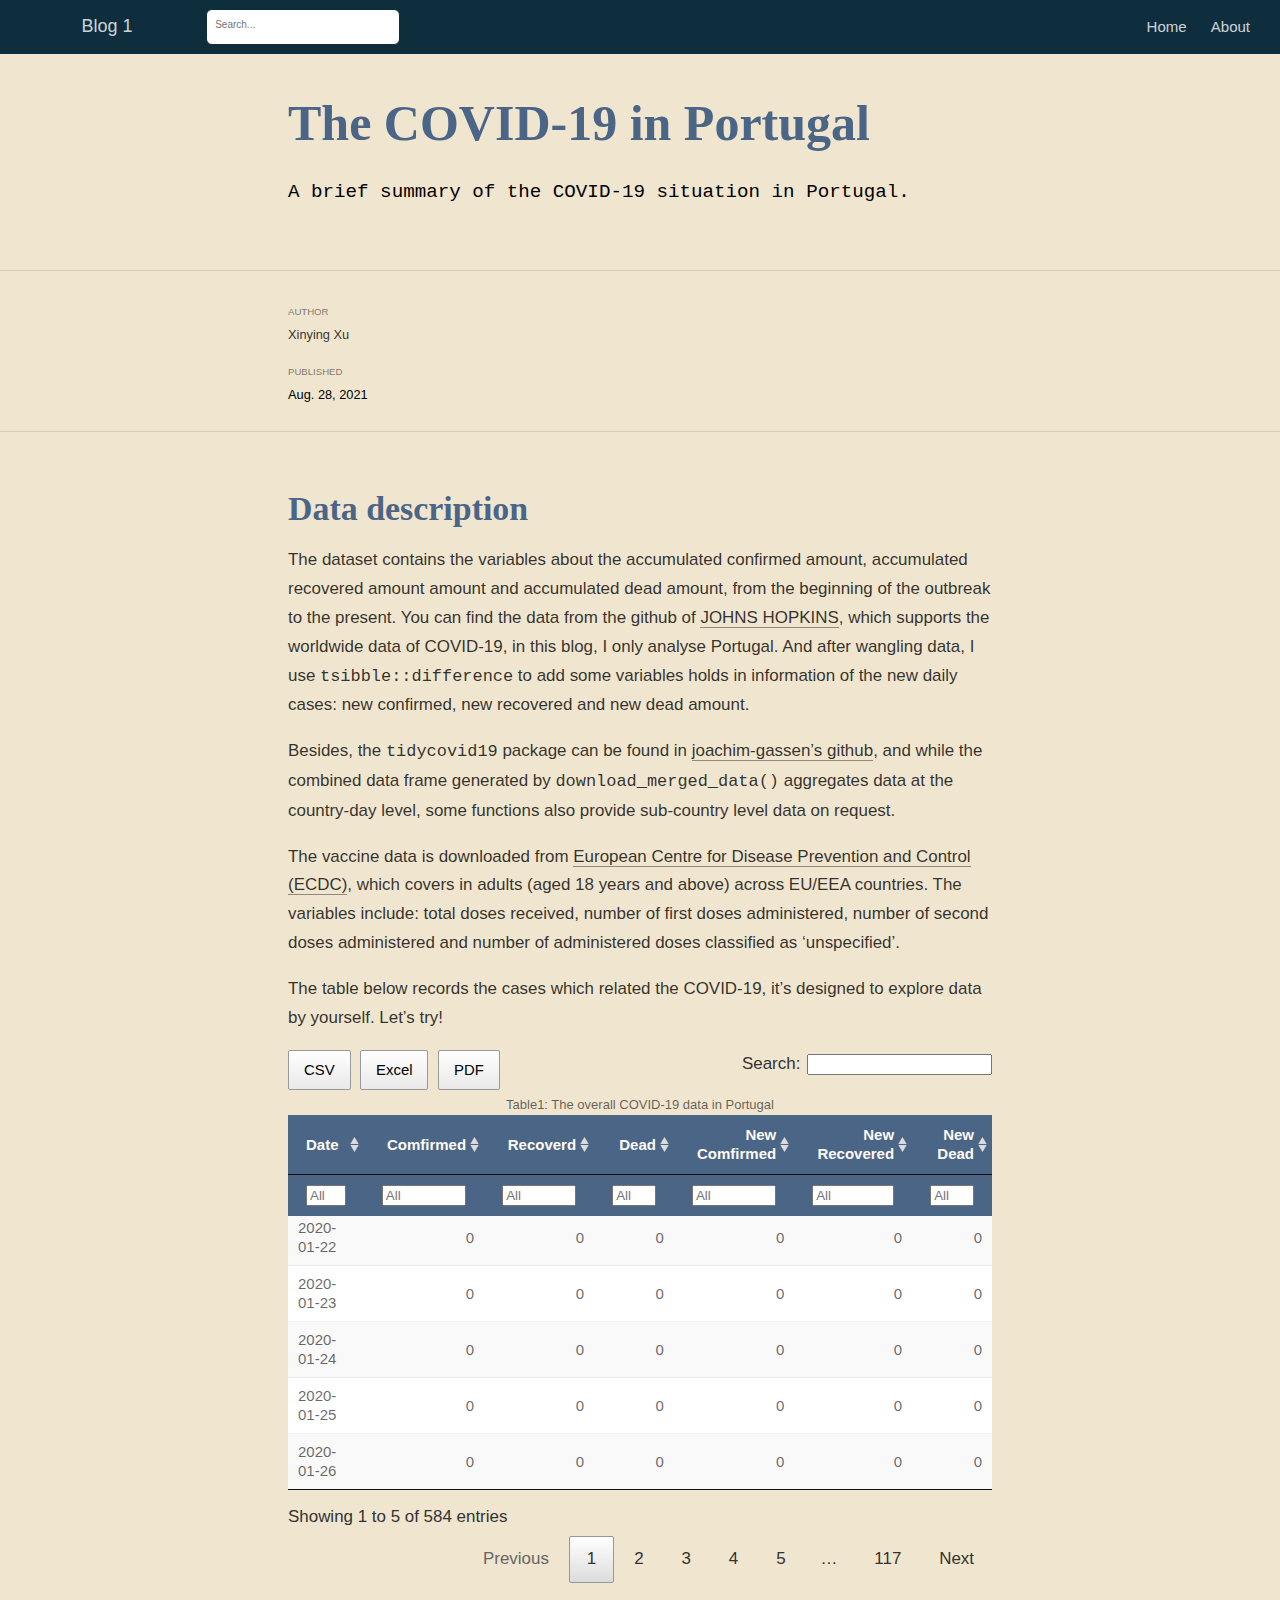
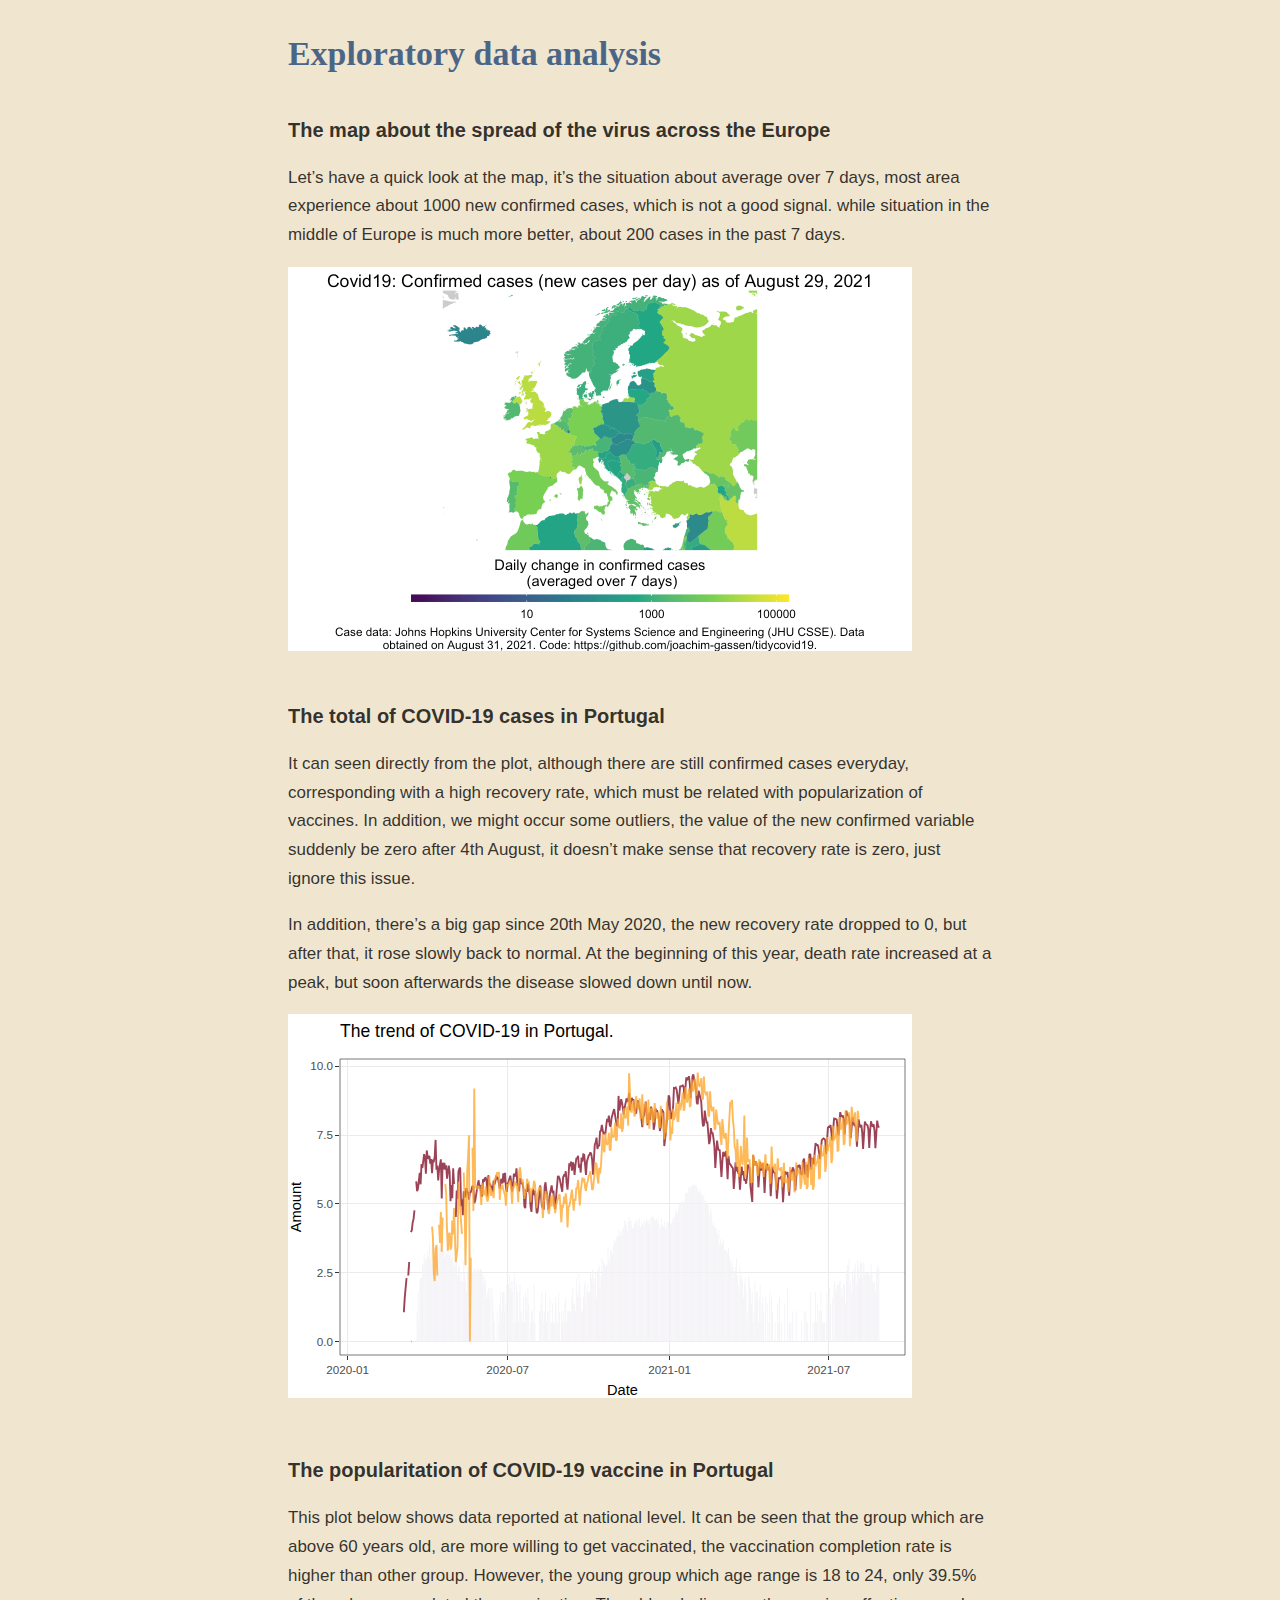
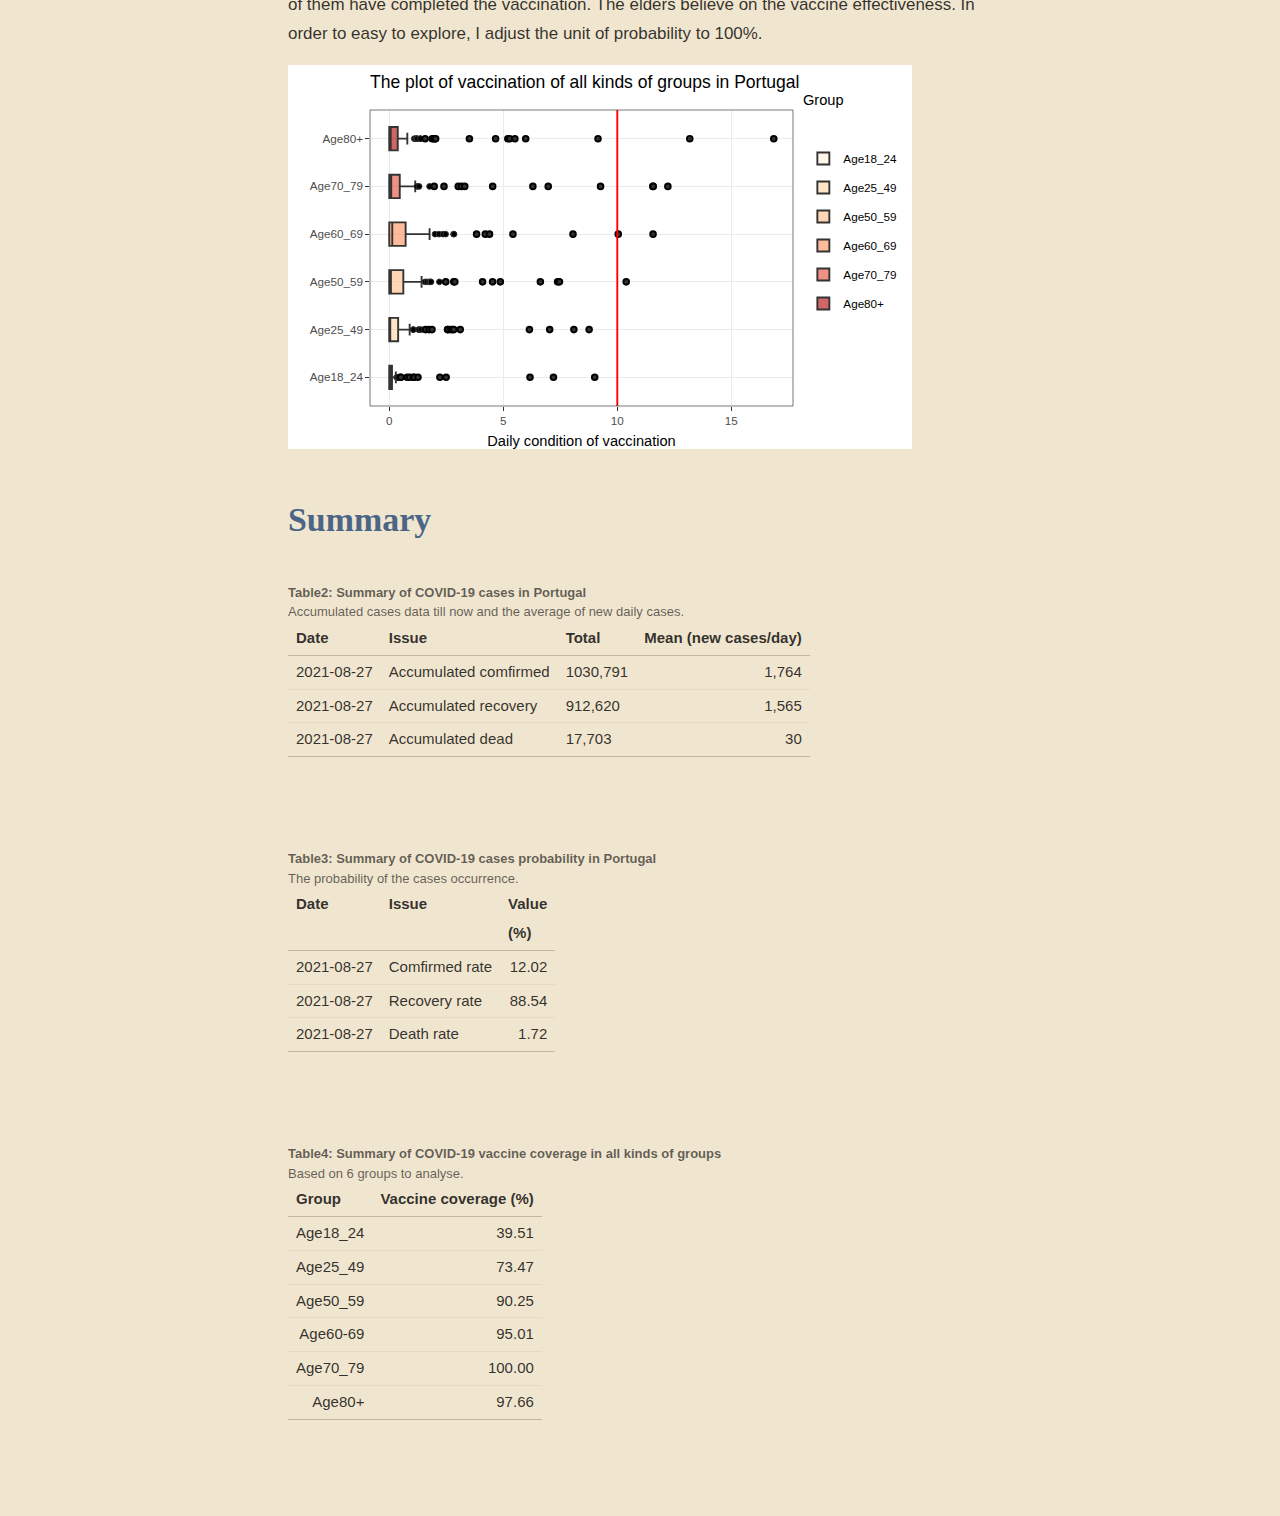
==== docs/posts/2021-08-28-the-condition-of-covid-19-in-portugal/index.html @ 91f86b1b "update numeric summary table" ====
<!DOCTYPE html>

<html xmlns="http://www.w3.org/1999/xhtml" lang="" xml:lang="">

<head>
  <meta charset="utf-8"/>
  <meta name="viewport" content="width=device-width, initial-scale=1"/>
  <meta http-equiv="X-UA-Compatible" content="IE=Edge,chrome=1"/>
  <meta name="generator" content="distill" />

  <style type="text/css">
  /* Hide doc at startup (prevent jankiness while JS renders/transforms) */
  body {
    visibility: hidden;
  }
  </style>

 <!--radix_placeholder_import_source-->
 <!--/radix_placeholder_import_source-->

<style type="text/css">code{white-space: pre;}</style>
<style type="text/css" data-origin="pandoc">
pre > code.sourceCode { white-space: pre; position: relative; }
pre > code.sourceCode > span { display: inline-block; line-height: 1.25; }
pre > code.sourceCode > span:empty { height: 1.2em; }
.sourceCode { overflow: visible; }
code.sourceCode > span { color: inherit; text-decoration: inherit; }
div.sourceCode { margin: 1em 0; }
pre.sourceCode { margin: 0; }
@media screen {
div.sourceCode { overflow: auto; }
}
@media print {
pre > code.sourceCode { white-space: pre-wrap; }
pre > code.sourceCode > span { text-indent: -5em; padding-left: 5em; }
}
pre.numberSource code
  { counter-reset: source-line 0; }
pre.numberSource code > span
  { position: relative; left: -4em; counter-increment: source-line; }
pre.numberSource code > span > a:first-child::before
  { content: counter(source-line);
    position: relative; left: -1em; text-align: right; vertical-align: baseline;
    border: none; display: inline-block;
    -webkit-touch-callout: none; -webkit-user-select: none;
    -khtml-user-select: none; -moz-user-select: none;
    -ms-user-select: none; user-select: none;
    padding: 0 4px; width: 4em;
    color: #aaaaaa;
  }
pre.numberSource { margin-left: 3em; border-left: 1px solid #aaaaaa;  padding-left: 4px; }
div.sourceCode
  {   }
@media screen {
pre > code.sourceCode > span > a:first-child::before { text-decoration: underline; }
}
code span.al { color: #ad0000; } /* Alert */
code span.an { color: #5e5e5e; } /* Annotation */
code span.at { color: #20794d; } /* Attribute */
code span.bn { color: #ad0000; } /* BaseN */
code span.bu { } /* BuiltIn */
code span.cf { color: #007ba5; } /* ControlFlow */
code span.ch { color: #20794d; } /* Char */
code span.cn { color: #8f5902; } /* Constant */
code span.co { color: #5e5e5e; } /* Comment */
code span.cv { color: #5e5e5e; font-style: italic; } /* CommentVar */
code span.do { color: #5e5e5e; font-style: italic; } /* Documentation */
code span.dt { color: #ad0000; } /* DataType */
code span.dv { color: #ad0000; } /* DecVal */
code span.er { color: #ad0000; } /* Error */
code span.ex { } /* Extension */
code span.fl { color: #ad0000; } /* Float */
code span.fu { color: #4758ab; } /* Function */
code span.im { } /* Import */
code span.in { color: #5e5e5e; } /* Information */
code span.kw { color: #007ba5; } /* Keyword */
code span.op { color: #5e5e5e; } /* Operator */
code span.ot { color: #007ba5; } /* Other */
code span.pp { color: #ad0000; } /* Preprocessor */
code span.sc { color: #20794d; } /* SpecialChar */
code span.ss { color: #20794d; } /* SpecialString */
code span.st { color: #20794d; } /* String */
code span.va { color: #111111; } /* Variable */
code span.vs { color: #20794d; } /* VerbatimString */
code span.wa { color: #5e5e5e; font-style: italic; } /* Warning */
</style>

  <!--radix_placeholder_meta_tags-->
<title>Blog 1: The COVID-19 in Portugal</title>

<meta property="description" itemprop="description" content="A brief summary of the COVID-19 situation in Portugal."/>


<!--  https://schema.org/Article -->
<meta property="article:published" itemprop="datePublished" content="2021-08-28"/>
<meta property="article:created" itemprop="dateCreated" content="2021-08-28"/>
<meta name="article:author" content="Xinying Xu"/>

<!--  https://developers.facebook.com/docs/sharing/webmasters#markup -->
<meta property="og:title" content="Blog 1: The COVID-19 in Portugal"/>
<meta property="og:type" content="article"/>
<meta property="og:description" content="A brief summary of the COVID-19 situation in Portugal."/>
<meta property="og:locale" content="en_US"/>
<meta property="og:site_name" content="Blog 1"/>

<!--  https://dev.twitter.com/cards/types/summary -->
<meta property="twitter:card" content="summary"/>
<meta property="twitter:title" content="Blog 1: The COVID-19 in Portugal"/>
<meta property="twitter:description" content="A brief summary of the COVID-19 situation in Portugal."/>

<!--/radix_placeholder_meta_tags-->
  <!--radix_placeholder_rmarkdown_metadata-->

<script type="text/json" id="radix-rmarkdown-metadata">
{"type":"list","attributes":{"names":{"type":"character","attributes":{},"value":["title","description","author","date","output"]}},"value":[{"type":"character","attributes":{},"value":["The COVID-19 in Portugal"]},{"type":"character","attributes":{},"value":["A brief summary of the COVID-19 situation in Portugal."]},{"type":"list","attributes":{},"value":[{"type":"list","attributes":{"names":{"type":"character","attributes":{},"value":["name","url"]}},"value":[{"type":"character","attributes":{},"value":["Xinying Xu"]},{"type":"character","attributes":{},"value":["https://example.com/norajones"]}]}]},{"type":"character","attributes":{},"value":["08-28-2021"]},{"type":"list","attributes":{"names":{"type":"character","attributes":{},"value":["distill::distill_article"]}},"value":[{"type":"list","attributes":{"names":{"type":"character","attributes":{},"value":["self_contained"]}},"value":[{"type":"logical","attributes":{},"value":[false]}]}]}]}
</script>
<!--/radix_placeholder_rmarkdown_metadata-->
  
  <script type="text/json" id="radix-resource-manifest">
  {"type":"character","attributes":{},"value":["the-condition-of-covid-19-in-portugal_files/anchor-4.2.2/anchor.min.js","the-condition-of-covid-19-in-portugal_files/bowser-1.9.3/bowser.min.js","the-condition-of-covid-19-in-portugal_files/crosstalk-1.1.1/css/crosstalk.css","the-condition-of-covid-19-in-portugal_files/crosstalk-1.1.1/js/crosstalk.js","the-condition-of-covid-19-in-portugal_files/crosstalk-1.1.1/js/crosstalk.js.map","the-condition-of-covid-19-in-portugal_files/crosstalk-1.1.1/js/crosstalk.min.js","the-condition-of-covid-19-in-portugal_files/crosstalk-1.1.1/js/crosstalk.min.js.map","the-condition-of-covid-19-in-portugal_files/datatables-binding-0.18/datatables.js","the-condition-of-covid-19-in-portugal_files/datatables-css-0.0.0/datatables-crosstalk.css","the-condition-of-covid-19-in-portugal_files/distill-2.2.21/template.v2.js","the-condition-of-covid-19-in-portugal_files/dt-core-1.10.20/css/jquery.dataTables.extra.css","the-condition-of-covid-19-in-portugal_files/dt-core-1.10.20/css/jquery.dataTables.min.css","the-condition-of-covid-19-in-portugal_files/dt-core-1.10.20/js/jquery.dataTables.min.js","the-condition-of-covid-19-in-portugal_files/dt-ext-buttons-1.10.20/css/buttons.dataTables.min.css","the-condition-of-covid-19-in-portugal_files/dt-ext-buttons-1.10.20/js/buttons.colVis.min.js","the-condition-of-covid-19-in-portugal_files/dt-ext-buttons-1.10.20/js/buttons.flash.min.js","the-condition-of-covid-19-in-portugal_files/dt-ext-buttons-1.10.20/js/buttons.html5.min.js","the-condition-of-covid-19-in-portugal_files/dt-ext-buttons-1.10.20/js/buttons.print.min.js","the-condition-of-covid-19-in-portugal_files/dt-ext-buttons-1.10.20/js/dataTables.buttons.min.js","the-condition-of-covid-19-in-portugal_files/dt-ext-responsive-1.10.20/css/responsive.dataTables.min.css","the-condition-of-covid-19-in-portugal_files/dt-ext-responsive-1.10.20/js/dataTables.responsive.min.js","the-condition-of-covid-19-in-portugal_files/figure-html5/unnamed-chunk-11-1.png","the-condition-of-covid-19-in-portugal_files/figure-html5/unnamed-chunk-7-1.png","the-condition-of-covid-19-in-portugal_files/header-attrs-2.10/header-attrs.js","the-condition-of-covid-19-in-portugal_files/htmlwidgets-1.5.3/htmlwidgets.js","the-condition-of-covid-19-in-portugal_files/jquery-1.11.3/jquery.min.js","the-condition-of-covid-19-in-portugal_files/jquery-3.5.1/jquery-AUTHORS.txt","the-condition-of-covid-19-in-portugal_files/jquery-3.5.1/jquery.js","the-condition-of-covid-19-in-portugal_files/jquery-3.5.1/jquery.min.js","the-condition-of-covid-19-in-portugal_files/jquery-3.5.1/jquery.min.map","the-condition-of-covid-19-in-portugal_files/jszip-1.10.20/jszip.min.js","the-condition-of-covid-19-in-portugal_files/nouislider-7.0.10/jquery.nouislider.min.css","the-condition-of-covid-19-in-portugal_files/nouislider-7.0.10/jquery.nouislider.min.js","the-condition-of-covid-19-in-portugal_files/pdfmake-1.10.20/pdfmake.js","the-condition-of-covid-19-in-portugal_files/pdfmake-1.10.20/vfs_fonts.js","the-condition-of-covid-19-in-portugal_files/plotly-binding-4.9.4.1/plotly.js","the-condition-of-covid-19-in-portugal_files/plotly-htmlwidgets-css-1.57.1/plotly-htmlwidgets.css","the-condition-of-covid-19-in-portugal_files/plotly-main-1.57.1/plotly-latest.min.js","the-condition-of-covid-19-in-portugal_files/popper-2.6.0/popper.min.js","the-condition-of-covid-19-in-portugal_files/selectize-0.12.0/selectize.bootstrap3.css","the-condition-of-covid-19-in-portugal_files/selectize-0.12.0/selectize.min.js","the-condition-of-covid-19-in-portugal_files/tippy-6.2.7/tippy-bundle.umd.min.js","the-condition-of-covid-19-in-portugal_files/tippy-6.2.7/tippy-light-border.css","the-condition-of-covid-19-in-portugal_files/tippy-6.2.7/tippy.css","the-condition-of-covid-19-in-portugal_files/tippy-6.2.7/tippy.umd.min.js","the-condition-of-covid-19-in-portugal_files/typedarray-0.1/typedarray.min.js","the-condition-of-covid-19-in-portugal_files/webcomponents-2.0.0/webcomponents.js"]}
  </script>
  <!--radix_placeholder_navigation_in_header-->
<meta name="distill:offset" content="../.."/>

<script type="application/javascript">

  window.headroom_prevent_pin = false;

  window.document.addEventListener("DOMContentLoaded", function (event) {

    // initialize headroom for banner
    var header = $('header').get(0);
    var headerHeight = header.offsetHeight;
    var headroom = new Headroom(header, {
      tolerance: 5,
      onPin : function() {
        if (window.headroom_prevent_pin) {
          window.headroom_prevent_pin = false;
          headroom.unpin();
        }
      }
    });
    headroom.init();
    if(window.location.hash)
      headroom.unpin();
    $(header).addClass('headroom--transition');

    // offset scroll location for banner on hash change
    // (see: https://github.com/WickyNilliams/headroom.js/issues/38)
    window.addEventListener("hashchange", function(event) {
      window.scrollTo(0, window.pageYOffset - (headerHeight + 25));
    });

    // responsive menu
    $('.distill-site-header').each(function(i, val) {
      var topnav = $(this);
      var toggle = topnav.find('.nav-toggle');
      toggle.on('click', function() {
        topnav.toggleClass('responsive');
      });
    });

    // nav dropdowns
    $('.nav-dropbtn').click(function(e) {
      $(this).next('.nav-dropdown-content').toggleClass('nav-dropdown-active');
      $(this).parent().siblings('.nav-dropdown')
         .children('.nav-dropdown-content').removeClass('nav-dropdown-active');
    });
    $("body").click(function(e){
      $('.nav-dropdown-content').removeClass('nav-dropdown-active');
    });
    $(".nav-dropdown").click(function(e){
      e.stopPropagation();
    });
  });
</script>

<style type="text/css">

/* Theme (user-documented overrideables for nav appearance) */

.distill-site-nav {
  color: rgba(255, 255, 255, 0.8);
  background-color: #0F2E3D;
  font-size: 15px;
  font-weight: 300;
}

.distill-site-nav a {
  color: inherit;
  text-decoration: none;
}

.distill-site-nav a:hover {
  color: white;
}

@media print {
  .distill-site-nav {
    display: none;
  }
}

.distill-site-header {

}

.distill-site-footer {

}


/* Site Header */

.distill-site-header {
  width: 100%;
  box-sizing: border-box;
  z-index: 3;
}

.distill-site-header .nav-left {
  display: inline-block;
  margin-left: 8px;
}

@media screen and (max-width: 768px) {
  .distill-site-header .nav-left {
    margin-left: 0;
  }
}


.distill-site-header .nav-right {
  float: right;
  margin-right: 8px;
}

.distill-site-header a,
.distill-site-header .title {
  display: inline-block;
  text-align: center;
  padding: 14px 10px 14px 10px;
}

.distill-site-header .title {
  font-size: 18px;
  min-width: 150px;
}

.distill-site-header .logo {
  padding: 0;
}

.distill-site-header .logo img {
  display: none;
  max-height: 20px;
  width: auto;
  margin-bottom: -4px;
}

.distill-site-header .nav-image img {
  max-height: 18px;
  width: auto;
  display: inline-block;
  margin-bottom: -3px;
}



@media screen and (min-width: 1000px) {
  .distill-site-header .logo img {
    display: inline-block;
  }
  .distill-site-header .nav-left {
    margin-left: 20px;
  }
  .distill-site-header .nav-right {
    margin-right: 20px;
  }
  .distill-site-header .title {
    padding-left: 12px;
  }
}


.distill-site-header .nav-toggle {
  display: none;
}

.nav-dropdown {
  display: inline-block;
  position: relative;
}

.nav-dropdown .nav-dropbtn {
  border: none;
  outline: none;
  color: rgba(255, 255, 255, 0.8);
  padding: 16px 10px;
  background-color: transparent;
  font-family: inherit;
  font-size: inherit;
  font-weight: inherit;
  margin: 0;
  margin-top: 1px;
  z-index: 2;
}

.nav-dropdown-content {
  display: none;
  position: absolute;
  background-color: white;
  min-width: 200px;
  border: 1px solid rgba(0,0,0,0.15);
  border-radius: 4px;
  box-shadow: 0px 8px 16px 0px rgba(0,0,0,0.1);
  z-index: 1;
  margin-top: 2px;
  white-space: nowrap;
  padding-top: 4px;
  padding-bottom: 4px;
}

.nav-dropdown-content hr {
  margin-top: 4px;
  margin-bottom: 4px;
  border: none;
  border-bottom: 1px solid rgba(0, 0, 0, 0.1);
}

.nav-dropdown-active {
  display: block;
}

.nav-dropdown-content a, .nav-dropdown-content .nav-dropdown-header {
  color: black;
  padding: 6px 24px;
  text-decoration: none;
  display: block;
  text-align: left;
}

.nav-dropdown-content .nav-dropdown-header {
  display: block;
  padding: 5px 24px;
  padding-bottom: 0;
  text-transform: uppercase;
  font-size: 14px;
  color: #999999;
  white-space: nowrap;
}

.nav-dropdown:hover .nav-dropbtn {
  color: white;
}

.nav-dropdown-content a:hover {
  background-color: #ddd;
  color: black;
}

.nav-right .nav-dropdown-content {
  margin-left: -45%;
  right: 0;
}

@media screen and (max-width: 768px) {
  .distill-site-header a, .distill-site-header .nav-dropdown  {display: none;}
  .distill-site-header a.nav-toggle {
    float: right;
    display: block;
  }
  .distill-site-header .title {
    margin-left: 0;
  }
  .distill-site-header .nav-right {
    margin-right: 0;
  }
  .distill-site-header {
    overflow: hidden;
  }
  .nav-right .nav-dropdown-content {
    margin-left: 0;
  }
}


@media screen and (max-width: 768px) {
  .distill-site-header.responsive {position: relative; min-height: 500px; }
  .distill-site-header.responsive a.nav-toggle {
    position: absolute;
    right: 0;
    top: 0;
  }
  .distill-site-header.responsive a,
  .distill-site-header.responsive .nav-dropdown {
    display: block;
    text-align: left;
  }
  .distill-site-header.responsive .nav-left,
  .distill-site-header.responsive .nav-right {
    width: 100%;
  }
  .distill-site-header.responsive .nav-dropdown {float: none;}
  .distill-site-header.responsive .nav-dropdown-content {position: relative;}
  .distill-site-header.responsive .nav-dropdown .nav-dropbtn {
    display: block;
    width: 100%;
    text-align: left;
  }
}

/* Site Footer */

.distill-site-footer {
  width: 100%;
  overflow: hidden;
  box-sizing: border-box;
  z-index: 3;
  margin-top: 30px;
  padding-top: 30px;
  padding-bottom: 30px;
  text-align: center;
}

/* Headroom */

d-title {
  padding-top: 6rem;
}

@media print {
  d-title {
    padding-top: 4rem;
  }
}

.headroom {
  z-index: 1000;
  position: fixed;
  top: 0;
  left: 0;
  right: 0;
}

.headroom--transition {
  transition: all .4s ease-in-out;
}

.headroom--unpinned {
  top: -100px;
}

.headroom--pinned {
  top: 0;
}

/* adjust viewport for navbar height */
/* helps vertically center bootstrap (non-distill) content */
.min-vh-100 {
  min-height: calc(100vh - 100px) !important;
}

</style>

<script src="../../site_libs/jquery-1.11.3/jquery.min.js"></script>
<link href="../../site_libs/font-awesome-5.1.0/css/all.css" rel="stylesheet"/>
<link href="../../site_libs/font-awesome-5.1.0/css/v4-shims.css" rel="stylesheet"/>
<script src="../../site_libs/headroom-0.9.4/headroom.min.js"></script>
<script src="../../site_libs/autocomplete-0.37.1/autocomplete.min.js"></script>
<script src="../../site_libs/fuse-6.4.1/fuse.min.js"></script>

<script type="application/javascript">

function getMeta(metaName) {
  var metas = document.getElementsByTagName('meta');
  for (let i = 0; i < metas.length; i++) {
    if (metas[i].getAttribute('name') === metaName) {
      return metas[i].getAttribute('content');
    }
  }
  return '';
}

function offsetURL(url) {
  var offset = getMeta('distill:offset');
  return offset ? offset + '/' + url : url;
}

function createFuseIndex() {

  // create fuse index
  var options = {
    keys: [
      { name: 'title', weight: 20 },
      { name: 'categories', weight: 15 },
      { name: 'description', weight: 10 },
      { name: 'contents', weight: 5 },
    ],
    ignoreLocation: true,
    threshold: 0
  };
  var fuse = new window.Fuse([], options);

  // fetch the main search.json
  return fetch(offsetURL('search.json'))
    .then(function(response) {
      if (response.status == 200) {
        return response.json().then(function(json) {
          // index main articles
          json.articles.forEach(function(article) {
            fuse.add(article);
          });
          // download collections and index their articles
          return Promise.all(json.collections.map(function(collection) {
            return fetch(offsetURL(collection)).then(function(response) {
              if (response.status === 200) {
                return response.json().then(function(articles) {
                  articles.forEach(function(article) {
                    fuse.add(article);
                  });
                })
              } else {
                return Promise.reject(
                  new Error('Unexpected status from search index request: ' +
                            response.status)
                );
              }
            });
          })).then(function() {
            return fuse;
          });
        });

      } else {
        return Promise.reject(
          new Error('Unexpected status from search index request: ' +
                      response.status)
        );
      }
    });
}

window.document.addEventListener("DOMContentLoaded", function (event) {

  // get search element (bail if we don't have one)
  var searchEl = window.document.getElementById('distill-search');
  if (!searchEl)
    return;

  createFuseIndex()
    .then(function(fuse) {

      // make search box visible
      searchEl.classList.remove('hidden');

      // initialize autocomplete
      var options = {
        autoselect: true,
        hint: false,
        minLength: 2,
      };
      window.autocomplete(searchEl, options, [{
        source: function(query, callback) {
          const searchOptions = {
            isCaseSensitive: false,
            shouldSort: true,
            minMatchCharLength: 2,
            limit: 10,
          };
          var results = fuse.search(query, searchOptions);
          callback(results
            .map(function(result) { return result.item; })
          );
        },
        templates: {
          suggestion: function(suggestion) {
            var img = suggestion.preview && Object.keys(suggestion.preview).length > 0
              ? `<img src="${offsetURL(suggestion.preview)}"</img>`
              : '';
            var html = `
              <div class="search-item">
                <h3>${suggestion.title}</h3>
                <div class="search-item-description">
                  ${suggestion.description || ''}
                </div>
                <div class="search-item-preview">
                  ${img}
                </div>
              </div>
            `;
            return html;
          }
        }
      }]).on('autocomplete:selected', function(event, suggestion) {
        window.location.href = offsetURL(suggestion.path);
      });
      // remove inline display style on autocompleter (we want to
      // manage responsive display via css)
      $('.algolia-autocomplete').css("display", "");
    })
    .catch(function(error) {
      console.log(error);
    });

});

</script>

<style type="text/css">

.nav-search {
  font-size: x-small;
}

/* Algolioa Autocomplete */

.algolia-autocomplete {
  display: inline-block;
  margin-left: 10px;
  vertical-align: sub;
  background-color: white;
  color: black;
  padding: 6px;
  padding-top: 8px;
  padding-bottom: 0;
  border-radius: 6px;
  border: 1px #0F2E3D solid;
  width: 180px;
}


@media screen and (max-width: 768px) {
  .distill-site-nav .algolia-autocomplete {
    display: none;
    visibility: hidden;
  }
  .distill-site-nav.responsive .algolia-autocomplete {
    display: inline-block;
    visibility: visible;
  }
  .distill-site-nav.responsive .algolia-autocomplete .aa-dropdown-menu {
    margin-left: 0;
    width: 400px;
    max-height: 400px;
  }
}

.algolia-autocomplete .aa-input, .algolia-autocomplete .aa-hint {
  width: 90%;
  outline: none;
  border: none;
}

.algolia-autocomplete .aa-hint {
  color: #999;
}
.algolia-autocomplete .aa-dropdown-menu {
  width: 550px;
  max-height: 70vh;
  overflow-x: visible;
  overflow-y: scroll;
  padding: 5px;
  margin-top: 3px;
  margin-left: -150px;
  background-color: #fff;
  border-radius: 5px;
  border: 1px solid #999;
  border-top: none;
}

.algolia-autocomplete .aa-dropdown-menu .aa-suggestion {
  cursor: pointer;
  padding: 5px 4px;
  border-bottom: 1px solid #eee;
}

.algolia-autocomplete .aa-dropdown-menu .aa-suggestion:last-of-type {
  border-bottom: none;
  margin-bottom: 2px;
}

.algolia-autocomplete .aa-dropdown-menu .aa-suggestion .search-item {
  overflow: hidden;
  font-size: 0.8em;
  line-height: 1.4em;
}

.algolia-autocomplete .aa-dropdown-menu .aa-suggestion .search-item h3 {
  font-size: 1rem;
  margin-block-start: 0;
  margin-block-end: 5px;
}

.algolia-autocomplete .aa-dropdown-menu .aa-suggestion .search-item-description {
  display: inline-block;
  overflow: hidden;
  height: 2.8em;
  width: 80%;
  margin-right: 4%;
}

.algolia-autocomplete .aa-dropdown-menu .aa-suggestion .search-item-preview {
  display: inline-block;
  width: 15%;
}

.algolia-autocomplete .aa-dropdown-menu .aa-suggestion .search-item-preview img {
  height: 3em;
  width: auto;
  display: none;
}

.algolia-autocomplete .aa-dropdown-menu .aa-suggestion .search-item-preview img[src] {
  display: initial;
}

.algolia-autocomplete .aa-dropdown-menu .aa-suggestion.aa-cursor {
  background-color: #eee;
}
.algolia-autocomplete .aa-dropdown-menu .aa-suggestion em {
  font-weight: bold;
  font-style: normal;
}

</style>


<!--/radix_placeholder_navigation_in_header-->
  <!--radix_placeholder_distill-->

<style type="text/css">

body {
  background-color: white;
}

.pandoc-table {
  width: 100%;
}

.pandoc-table>caption {
  margin-bottom: 10px;
}

.pandoc-table th:not([align]) {
  text-align: left;
}

.pagedtable-footer {
  font-size: 15px;
}

d-byline .byline {
  grid-template-columns: 2fr 2fr;
}

d-byline .byline h3 {
  margin-block-start: 1.5em;
}

d-byline .byline .authors-affiliations h3 {
  margin-block-start: 0.5em;
}

.authors-affiliations .orcid-id {
  width: 16px;
  height:16px;
  margin-left: 4px;
  margin-right: 4px;
  vertical-align: middle;
  padding-bottom: 2px;
}

d-title .dt-tags {
  margin-top: 1em;
  grid-column: text;
}

.dt-tags .dt-tag {
  text-decoration: none;
  display: inline-block;
  color: rgba(0,0,0,0.6);
  padding: 0em 0.4em;
  margin-right: 0.5em;
  margin-bottom: 0.4em;
  font-size: 70%;
  border: 1px solid rgba(0,0,0,0.2);
  border-radius: 3px;
  text-transform: uppercase;
  font-weight: 500;
}

d-article table.gt_table td,
d-article table.gt_table th {
  border-bottom: none;
}

.html-widget {
  margin-bottom: 2.0em;
}

.l-screen-inset {
  padding-right: 16px;
}

.l-screen .caption {
  margin-left: 10px;
}

.shaded {
  background: rgb(247, 247, 247);
  padding-top: 20px;
  padding-bottom: 20px;
  border-top: 1px solid rgba(0, 0, 0, 0.1);
  border-bottom: 1px solid rgba(0, 0, 0, 0.1);
}

.shaded .html-widget {
  margin-bottom: 0;
  border: 1px solid rgba(0, 0, 0, 0.1);
}

.shaded .shaded-content {
  background: white;
}

.text-output {
  margin-top: 0;
  line-height: 1.5em;
}

.hidden {
  display: none !important;
}

d-article {
  padding-top: 2.5rem;
  padding-bottom: 30px;
}

d-appendix {
  padding-top: 30px;
}

d-article>p>img {
  width: 100%;
}

d-article h2 {
  margin: 1rem 0 1.5rem 0;
}

d-article h3 {
  margin-top: 1.5rem;
}

d-article iframe {
  border: 1px solid rgba(0, 0, 0, 0.1);
  margin-bottom: 2.0em;
  width: 100%;
}

/* Tweak code blocks */

d-article div.sourceCode code,
d-article pre code {
  font-family: Consolas, Monaco, 'Andale Mono', 'Ubuntu Mono', monospace;
}

d-article pre,
d-article div.sourceCode,
d-article div.sourceCode pre {
  overflow: auto;
}

d-article div.sourceCode {
  background-color: white;
}

d-article div.sourceCode pre {
  padding-left: 10px;
  font-size: 12px;
  border-left: 2px solid rgba(0,0,0,0.1);
}

d-article pre {
  font-size: 12px;
  color: black;
  background: none;
  margin-top: 0;
  text-align: left;
  white-space: pre;
  word-spacing: normal;
  word-break: normal;
  word-wrap: normal;
  line-height: 1.5;

  -moz-tab-size: 4;
  -o-tab-size: 4;
  tab-size: 4;

  -webkit-hyphens: none;
  -moz-hyphens: none;
  -ms-hyphens: none;
  hyphens: none;
}

d-article pre a {
  border-bottom: none;
}

d-article pre a:hover {
  border-bottom: none;
  text-decoration: underline;
}

d-article details {
  grid-column: text;
  margin-bottom: 0.8em;
}

@media(min-width: 768px) {

d-article pre,
d-article div.sourceCode,
d-article div.sourceCode pre {
  overflow: visible !important;
}

d-article div.sourceCode pre {
  padding-left: 18px;
  font-size: 14px;
}

d-article pre {
  font-size: 14px;
}

}

figure img.external {
  background: white;
  border: 1px solid rgba(0, 0, 0, 0.1);
  box-shadow: 0 1px 8px rgba(0, 0, 0, 0.1);
  padding: 18px;
  box-sizing: border-box;
}

/* CSS for d-contents */

.d-contents {
  grid-column: text;
  color: rgba(0,0,0,0.8);
  font-size: 0.9em;
  padding-bottom: 1em;
  margin-bottom: 1em;
  padding-bottom: 0.5em;
  margin-bottom: 1em;
  padding-left: 0.25em;
  justify-self: start;
}

@media(min-width: 1000px) {
  .d-contents.d-contents-float {
    height: 0;
    grid-column-start: 1;
    grid-column-end: 4;
    justify-self: center;
    padding-right: 3em;
    padding-left: 2em;
  }
}

.d-contents nav h3 {
  font-size: 18px;
  margin-top: 0;
  margin-bottom: 1em;
}

.d-contents li {
  list-style-type: none
}

.d-contents nav > ul {
  padding-left: 0;
}

.d-contents ul {
  padding-left: 1em
}

.d-contents nav ul li {
  margin-top: 0.6em;
  margin-bottom: 0.2em;
}

.d-contents nav a {
  font-size: 13px;
  border-bottom: none;
  text-decoration: none
  color: rgba(0, 0, 0, 0.8);
}

.d-contents nav a:hover {
  text-decoration: underline solid rgba(0, 0, 0, 0.6)
}

.d-contents nav > ul > li > a {
  font-weight: 600;
}

.d-contents nav > ul > li > ul {
  font-weight: inherit;
}

.d-contents nav > ul > li > ul > li {
  margin-top: 0.2em;
}


.d-contents nav ul {
  margin-top: 0;
  margin-bottom: 0.25em;
}

.d-article-with-toc h2:nth-child(2) {
  margin-top: 0;
}


/* Figure */

.figure {
  position: relative;
  margin-bottom: 2.5em;
  margin-top: 1.5em;
}

.figure img {
  width: 100%;
}

.figure .caption {
  color: rgba(0, 0, 0, 0.6);
  font-size: 12px;
  line-height: 1.5em;
}

.figure img.external {
  background: white;
  border: 1px solid rgba(0, 0, 0, 0.1);
  box-shadow: 0 1px 8px rgba(0, 0, 0, 0.1);
  padding: 18px;
  box-sizing: border-box;
}

.figure .caption a {
  color: rgba(0, 0, 0, 0.6);
}

.figure .caption b,
.figure .caption strong, {
  font-weight: 600;
  color: rgba(0, 0, 0, 1.0);
}

/* Citations */

d-article .citation {
  color: inherit;
  cursor: inherit;
}

div.hanging-indent{
  margin-left: 1em; text-indent: -1em;
}

/* Citation hover box */

.tippy-box[data-theme~=light-border] {
  background-color: rgba(250, 250, 250, 0.95);
}

.tippy-content > p {
  margin-bottom: 0;
  padding: 2px;
}


/* Tweak 1000px media break to show more text */

@media(min-width: 1000px) {
  .base-grid,
  distill-header,
  d-title,
  d-abstract,
  d-article,
  d-appendix,
  distill-appendix,
  d-byline,
  d-footnote-list,
  d-citation-list,
  distill-footer {
    grid-template-columns: [screen-start] 1fr [page-start kicker-start] 80px [middle-start] 50px [text-start kicker-end] 65px 65px 65px 65px 65px 65px 65px 65px [text-end gutter-start] 65px [middle-end] 65px [page-end gutter-end] 1fr [screen-end];
    grid-column-gap: 16px;
  }

  .grid {
    grid-column-gap: 16px;
  }

  d-article {
    font-size: 1.06rem;
    line-height: 1.7em;
  }
  figure .caption, .figure .caption, figure figcaption {
    font-size: 13px;
  }
}

@media(min-width: 1180px) {
  .base-grid,
  distill-header,
  d-title,
  d-abstract,
  d-article,
  d-appendix,
  distill-appendix,
  d-byline,
  d-footnote-list,
  d-citation-list,
  distill-footer {
    grid-template-columns: [screen-start] 1fr [page-start kicker-start] 60px [middle-start] 60px [text-start kicker-end] 60px 60px 60px 60px 60px 60px 60px 60px [text-end gutter-start] 60px [middle-end] 60px [page-end gutter-end] 1fr [screen-end];
    grid-column-gap: 32px;
  }

  .grid {
    grid-column-gap: 32px;
  }
}


/* Get the citation styles for the appendix (not auto-injected on render since
   we do our own rendering of the citation appendix) */

d-appendix .citation-appendix,
.d-appendix .citation-appendix {
  font-size: 11px;
  line-height: 15px;
  border-left: 1px solid rgba(0, 0, 0, 0.1);
  padding-left: 18px;
  border: 1px solid rgba(0,0,0,0.1);
  background: rgba(0, 0, 0, 0.02);
  padding: 10px 18px;
  border-radius: 3px;
  color: rgba(150, 150, 150, 1);
  overflow: hidden;
  margin-top: -12px;
  white-space: pre-wrap;
  word-wrap: break-word;
}

/* Include appendix styles here so they can be overridden */

d-appendix {
  contain: layout style;
  font-size: 0.8em;
  line-height: 1.7em;
  margin-top: 60px;
  margin-bottom: 0;
  border-top: 1px solid rgba(0, 0, 0, 0.1);
  color: rgba(0,0,0,0.5);
  padding-top: 60px;
  padding-bottom: 48px;
}

d-appendix h3 {
  grid-column: page-start / text-start;
  font-size: 15px;
  font-weight: 500;
  margin-top: 1em;
  margin-bottom: 0;
  color: rgba(0,0,0,0.65);
}

d-appendix h3 + * {
  margin-top: 1em;
}

d-appendix ol {
  padding: 0 0 0 15px;
}

@media (min-width: 768px) {
  d-appendix ol {
    padding: 0 0 0 30px;
    margin-left: -30px;
  }
}

d-appendix li {
  margin-bottom: 1em;
}

d-appendix a {
  color: rgba(0, 0, 0, 0.6);
}

d-appendix > * {
  grid-column: text;
}

d-appendix > d-footnote-list,
d-appendix > d-citation-list,
d-appendix > distill-appendix {
  grid-column: screen;
}

/* Include footnote styles here so they can be overridden */

d-footnote-list {
  contain: layout style;
}

d-footnote-list > * {
  grid-column: text;
}

d-footnote-list a.footnote-backlink {
  color: rgba(0,0,0,0.3);
  padding-left: 0.5em;
}



/* Anchor.js */

.anchorjs-link {
  /*transition: all .25s linear; */
  text-decoration: none;
  border-bottom: none;
}
*:hover > .anchorjs-link {
  margin-left: -1.125em !important;
  text-decoration: none;
  border-bottom: none;
}

/* Social footer */

.social_footer {
  margin-top: 30px;
  margin-bottom: 0;
  color: rgba(0,0,0,0.67);
}

.disqus-comments {
  margin-right: 30px;
}

.disqus-comment-count {
  border-bottom: 1px solid rgba(0, 0, 0, 0.4);
  cursor: pointer;
}

#disqus_thread {
  margin-top: 30px;
}

.article-sharing a {
  border-bottom: none;
  margin-right: 8px;
}

.article-sharing a:hover {
  border-bottom: none;
}

.sidebar-section.subscribe {
  font-size: 12px;
  line-height: 1.6em;
}

.subscribe p {
  margin-bottom: 0.5em;
}


.article-footer .subscribe {
  font-size: 15px;
  margin-top: 45px;
}


.sidebar-section.custom {
  font-size: 12px;
  line-height: 1.6em;
}

.custom p {
  margin-bottom: 0.5em;
}

/* Styles for listing layout (hide title) */
.layout-listing d-title, .layout-listing .d-title {
  display: none;
}

/* Styles for posts lists (not auto-injected) */


.posts-with-sidebar {
  padding-left: 45px;
  padding-right: 45px;
}

.posts-list .description h2,
.posts-list .description p {
  font-family: -apple-system, BlinkMacSystemFont, "Segoe UI", Roboto, Oxygen, Ubuntu, Cantarell, "Fira Sans", "Droid Sans", "Helvetica Neue", Arial, sans-serif;
}

.posts-list .description h2 {
  font-weight: 700;
  border-bottom: none;
  padding-bottom: 0;
}

.posts-list h2.post-tag {
  border-bottom: 1px solid rgba(0, 0, 0, 0.2);
  padding-bottom: 12px;
}
.posts-list {
  margin-top: 60px;
  margin-bottom: 24px;
}

.posts-list .post-preview {
  text-decoration: none;
  overflow: hidden;
  display: block;
  border-bottom: 1px solid rgba(0, 0, 0, 0.1);
  padding: 24px 0;
}

.post-preview-last {
  border-bottom: none !important;
}

.posts-list .posts-list-caption {
  grid-column: screen;
  font-weight: 400;
}

.posts-list .post-preview h2 {
  margin: 0 0 6px 0;
  line-height: 1.2em;
  font-style: normal;
  font-size: 24px;
}

.posts-list .post-preview p {
  margin: 0 0 12px 0;
  line-height: 1.4em;
  font-size: 16px;
}

.posts-list .post-preview .thumbnail {
  box-sizing: border-box;
  margin-bottom: 24px;
  position: relative;
  max-width: 500px;
}
.posts-list .post-preview img {
  width: 100%;
  display: block;
}

.posts-list .metadata {
  font-size: 12px;
  line-height: 1.4em;
  margin-bottom: 18px;
}

.posts-list .metadata > * {
  display: inline-block;
}

.posts-list .metadata .publishedDate {
  margin-right: 2em;
}

.posts-list .metadata .dt-authors {
  display: block;
  margin-top: 0.3em;
  margin-right: 2em;
}

.posts-list .dt-tags {
  display: block;
  line-height: 1em;
}

.posts-list .dt-tags .dt-tag {
  display: inline-block;
  color: rgba(0,0,0,0.6);
  padding: 0.3em 0.4em;
  margin-right: 0.2em;
  margin-bottom: 0.4em;
  font-size: 60%;
  border: 1px solid rgba(0,0,0,0.2);
  border-radius: 3px;
  text-transform: uppercase;
  font-weight: 500;
}

.posts-list img {
  opacity: 1;
}

.posts-list img[data-src] {
  opacity: 0;
}

.posts-more {
  clear: both;
}


.posts-sidebar {
  font-size: 16px;
}

.posts-sidebar h3 {
  font-size: 16px;
  margin-top: 0;
  margin-bottom: 0.5em;
  font-weight: 400;
  text-transform: uppercase;
}

.sidebar-section {
  margin-bottom: 30px;
}

.categories ul {
  list-style-type: none;
  margin: 0;
  padding: 0;
}

.categories li {
  color: rgba(0, 0, 0, 0.8);
  margin-bottom: 0;
}

.categories li>a {
  border-bottom: none;
}

.categories li>a:hover {
  border-bottom: 1px solid rgba(0, 0, 0, 0.4);
}

.categories .active {
  font-weight: 600;
}

.categories .category-count {
  color: rgba(0, 0, 0, 0.4);
}


@media(min-width: 768px) {
  .posts-list .post-preview h2 {
    font-size: 26px;
  }
  .posts-list .post-preview .thumbnail {
    float: right;
    width: 30%;
    margin-bottom: 0;
  }
  .posts-list .post-preview .description {
    float: left;
    width: 45%;
  }
  .posts-list .post-preview .metadata {
    float: left;
    width: 20%;
    margin-top: 8px;
  }
  .posts-list .post-preview p {
    margin: 0 0 12px 0;
    line-height: 1.5em;
    font-size: 16px;
  }
  .posts-with-sidebar .posts-list {
    float: left;
    width: 75%;
  }
  .posts-with-sidebar .posts-sidebar {
    float: right;
    width: 20%;
    margin-top: 60px;
    padding-top: 24px;
    padding-bottom: 24px;
  }
}


/* Improve display for browsers without grid (IE/Edge <= 15) */

.downlevel {
  line-height: 1.6em;
  font-family: -apple-system, BlinkMacSystemFont, "Segoe UI", Roboto, Oxygen, Ubuntu, Cantarell, "Fira Sans", "Droid Sans", "Helvetica Neue", Arial, sans-serif;
  margin: 0;
}

.downlevel .d-title {
  padding-top: 6rem;
  padding-bottom: 1.5rem;
}

.downlevel .d-title h1 {
  font-size: 50px;
  font-weight: 700;
  line-height: 1.1em;
  margin: 0 0 0.5rem;
}

.downlevel .d-title p {
  font-weight: 300;
  font-size: 1.2rem;
  line-height: 1.55em;
  margin-top: 0;
}

.downlevel .d-byline {
  padding-top: 0.8em;
  padding-bottom: 0.8em;
  font-size: 0.8rem;
  line-height: 1.8em;
}

.downlevel .section-separator {
  border: none;
  border-top: 1px solid rgba(0, 0, 0, 0.1);
}

.downlevel .d-article {
  font-size: 1.06rem;
  line-height: 1.7em;
  padding-top: 1rem;
  padding-bottom: 2rem;
}


.downlevel .d-appendix {
  padding-left: 0;
  padding-right: 0;
  max-width: none;
  font-size: 0.8em;
  line-height: 1.7em;
  margin-bottom: 0;
  color: rgba(0,0,0,0.5);
  padding-top: 40px;
  padding-bottom: 48px;
}

.downlevel .footnotes ol {
  padding-left: 13px;
}

.downlevel .base-grid,
.downlevel .distill-header,
.downlevel .d-title,
.downlevel .d-abstract,
.downlevel .d-article,
.downlevel .d-appendix,
.downlevel .distill-appendix,
.downlevel .d-byline,
.downlevel .d-footnote-list,
.downlevel .d-citation-list,
.downlevel .distill-footer,
.downlevel .appendix-bottom,
.downlevel .posts-container {
  padding-left: 40px;
  padding-right: 40px;
}

@media(min-width: 768px) {
  .downlevel .base-grid,
  .downlevel .distill-header,
  .downlevel .d-title,
  .downlevel .d-abstract,
  .downlevel .d-article,
  .downlevel .d-appendix,
  .downlevel .distill-appendix,
  .downlevel .d-byline,
  .downlevel .d-footnote-list,
  .downlevel .d-citation-list,
  .downlevel .distill-footer,
  .downlevel .appendix-bottom,
  .downlevel .posts-container {
  padding-left: 150px;
  padding-right: 150px;
  max-width: 900px;
}
}

.downlevel pre code {
  display: block;
  border-left: 2px solid rgba(0, 0, 0, .1);
  padding: 0 0 0 20px;
  font-size: 14px;
}

.downlevel code, .downlevel pre {
  color: black;
  background: none;
  font-family: Consolas, Monaco, 'Andale Mono', 'Ubuntu Mono', monospace;
  text-align: left;
  white-space: pre;
  word-spacing: normal;
  word-break: normal;
  word-wrap: normal;
  line-height: 1.5;

  -moz-tab-size: 4;
  -o-tab-size: 4;
  tab-size: 4;

  -webkit-hyphens: none;
  -moz-hyphens: none;
  -ms-hyphens: none;
  hyphens: none;
}

.downlevel .posts-list .post-preview {
  color: inherit;
}



</style>

<script type="application/javascript">

function is_downlevel_browser() {
  if (bowser.isUnsupportedBrowser({ msie: "12", msedge: "16"},
                                 window.navigator.userAgent)) {
    return true;
  } else {
    return window.load_distill_framework === undefined;
  }
}

// show body when load is complete
function on_load_complete() {

  // add anchors
  if (window.anchors) {
    window.anchors.options.placement = 'left';
    window.anchors.add('d-article > h2, d-article > h3, d-article > h4, d-article > h5');
  }


  // set body to visible
  document.body.style.visibility = 'visible';

  // force redraw for leaflet widgets
  if (window.HTMLWidgets) {
    var maps = window.HTMLWidgets.findAll(".leaflet");
    $.each(maps, function(i, el) {
      var map = this.getMap();
      map.invalidateSize();
      map.eachLayer(function(layer) {
        if (layer instanceof L.TileLayer)
          layer.redraw();
      });
    });
  }

  // trigger 'shown' so htmlwidgets resize
  $('d-article').trigger('shown');
}

function init_distill() {

  init_common();

  // create front matter
  var front_matter = $('<d-front-matter></d-front-matter>');
  $('#distill-front-matter').wrap(front_matter);

  // create d-title
  $('.d-title').changeElementType('d-title');

  // create d-byline
  var byline = $('<d-byline></d-byline>');
  $('.d-byline').replaceWith(byline);

  // create d-article
  var article = $('<d-article></d-article>');
  $('.d-article').wrap(article).children().unwrap();

  // move posts container into article
  $('.posts-container').appendTo($('d-article'));

  // create d-appendix
  $('.d-appendix').changeElementType('d-appendix');

  // flag indicating that we have appendix items
  var appendix = $('.appendix-bottom').children('h3').length > 0;

  // replace footnotes with <d-footnote>
  $('.footnote-ref').each(function(i, val) {
    appendix = true;
    var href = $(this).attr('href');
    var id = href.replace('#', '');
    var fn = $('#' + id);
    var fn_p = $('#' + id + '>p');
    fn_p.find('.footnote-back').remove();
    var text = fn_p.html();
    var dtfn = $('<d-footnote></d-footnote>');
    dtfn.html(text);
    $(this).replaceWith(dtfn);
  });
  // remove footnotes
  $('.footnotes').remove();

  // move refs into #references-listing
  $('#references-listing').replaceWith($('#refs'));

  $('h1.appendix, h2.appendix').each(function(i, val) {
    $(this).changeElementType('h3');
  });
  $('h3.appendix').each(function(i, val) {
    var id = $(this).attr('id');
    $('.d-contents a[href="#' + id + '"]').parent().remove();
    appendix = true;
    $(this).nextUntil($('h1, h2, h3')).addBack().appendTo($('d-appendix'));
  });

  // show d-appendix if we have appendix content
  $("d-appendix").css('display', appendix ? 'grid' : 'none');

  // localize layout chunks to just output
  $('.layout-chunk').each(function(i, val) {

    // capture layout
    var layout = $(this).attr('data-layout');

    // apply layout to markdown level block elements
    var elements = $(this).children().not('details, div.sourceCode, pre, script');
    elements.each(function(i, el) {
      var layout_div = $('<div class="' + layout + '"></div>');
      if (layout_div.hasClass('shaded')) {
        var shaded_content = $('<div class="shaded-content"></div>');
        $(this).wrap(shaded_content);
        $(this).parent().wrap(layout_div);
      } else {
        $(this).wrap(layout_div);
      }
    });


    // unwrap the layout-chunk div
    $(this).children().unwrap();
  });

  // remove code block used to force  highlighting css
  $('.distill-force-highlighting-css').parent().remove();

  // remove empty line numbers inserted by pandoc when using a
  // custom syntax highlighting theme
  $('code.sourceCode a:empty').remove();

  // load distill framework
  load_distill_framework();

  // wait for window.distillRunlevel == 4 to do post processing
  function distill_post_process() {

    if (!window.distillRunlevel || window.distillRunlevel < 4)
      return;

    // hide author/affiliations entirely if we have no authors
    var front_matter = JSON.parse($("#distill-front-matter").html());
    var have_authors = front_matter.authors && front_matter.authors.length > 0;
    if (!have_authors)
      $('d-byline').addClass('hidden');

    // article with toc class
    $('.d-contents').parent().addClass('d-article-with-toc');

    // strip links that point to #
    $('.authors-affiliations').find('a[href="#"]').removeAttr('href');

    // add orcid ids
    $('.authors-affiliations').find('.author').each(function(i, el) {
      var orcid_id = front_matter.authors[i].orcidID;
      if (orcid_id) {
        var a = $('<a></a>');
        a.attr('href', 'https://orcid.org/' + orcid_id);
        var img = $('<img></img>');
        img.addClass('orcid-id');
        img.attr('alt', 'ORCID ID');
        img.attr('src','[data-uri]');
        a.append(img);
        $(this).append(a);
      }
    });

    // hide elements of author/affiliations grid that have no value
    function hide_byline_column(caption) {
      $('d-byline').find('h3:contains("' + caption + '")').parent().css('visibility', 'hidden');
    }

    // affiliations
    var have_affiliations = false;
    for (var i = 0; i<front_matter.authors.length; ++i) {
      var author = front_matter.authors[i];
      if (author.affiliation !== "&nbsp;") {
        have_affiliations = true;
        break;
      }
    }
    if (!have_affiliations)
      $('d-byline').find('h3:contains("Affiliations")').css('visibility', 'hidden');

    // published date
    if (!front_matter.publishedDate)
      hide_byline_column("Published");

    // document object identifier
    var doi = $('d-byline').find('h3:contains("DOI")');
    var doi_p = doi.next().empty();
    if (!front_matter.doi) {
      // if we have a citation and valid citationText then link to that
      if ($('#citation').length > 0 && front_matter.citationText) {
        doi.html('Citation');
        $('<a href="#citation"></a>')
          .text(front_matter.citationText)
          .appendTo(doi_p);
      } else {
        hide_byline_column("DOI");
      }
    } else {
      $('<a></a>')
         .attr('href', "https://doi.org/" + front_matter.doi)
         .html(front_matter.doi)
         .appendTo(doi_p);
    }

     // change plural form of authors/affiliations
    if (front_matter.authors.length === 1) {
      var grid = $('.authors-affiliations');
      grid.children('h3:contains("Authors")').text('Author');
      grid.children('h3:contains("Affiliations")').text('Affiliation');
    }

    // remove d-appendix and d-footnote-list local styles
    $('d-appendix > style:first-child').remove();
    $('d-footnote-list > style:first-child').remove();

    // move appendix-bottom entries to the bottom
    $('.appendix-bottom').appendTo('d-appendix').children().unwrap();
    $('.appendix-bottom').remove();

    // hoverable references
    $('span.citation[data-cites]').each(function() {
      var refHtml = $('#ref-' + $(this).attr('data-cites')).html();
      window.tippy(this, {
        allowHTML: true,
        content: refHtml,
        maxWidth: 500,
        interactive: true,
        interactiveBorder: 10,
        theme: 'light-border',
        placement: 'bottom-start'
      });
    });

    // clear polling timer
    clearInterval(tid);

    // show body now that everything is ready
    on_load_complete();
  }

  var tid = setInterval(distill_post_process, 50);
  distill_post_process();

}

function init_downlevel() {

  init_common();

   // insert hr after d-title
  $('.d-title').after($('<hr class="section-separator"/>'));

  // check if we have authors
  var front_matter = JSON.parse($("#distill-front-matter").html());
  var have_authors = front_matter.authors && front_matter.authors.length > 0;

  // manage byline/border
  if (!have_authors)
    $('.d-byline').remove();
  $('.d-byline').after($('<hr class="section-separator"/>'));
  $('.d-byline a').remove();

  // remove toc
  $('.d-contents').remove();

  // move appendix elements
  $('h1.appendix, h2.appendix').each(function(i, val) {
    $(this).changeElementType('h3');
  });
  $('h3.appendix').each(function(i, val) {
    $(this).nextUntil($('h1, h2, h3')).addBack().appendTo($('.d-appendix'));
  });


  // inject headers into references and footnotes
  var refs_header = $('<h3></h3>');
  refs_header.text('References');
  $('#refs').prepend(refs_header);

  var footnotes_header = $('<h3></h3');
  footnotes_header.text('Footnotes');
  $('.footnotes').children('hr').first().replaceWith(footnotes_header);

  // move appendix-bottom entries to the bottom
  $('.appendix-bottom').appendTo('.d-appendix').children().unwrap();
  $('.appendix-bottom').remove();

  // remove appendix if it's empty
  if ($('.d-appendix').children().length === 0)
    $('.d-appendix').remove();

  // prepend separator above appendix
  $('.d-appendix').before($('<hr class="section-separator" style="clear: both"/>'));

  // trim code
  $('pre>code').each(function(i, val) {
    $(this).html($.trim($(this).html()));
  });

  // move posts-container right before article
  $('.posts-container').insertBefore($('.d-article'));

  $('body').addClass('downlevel');

  on_load_complete();
}


function init_common() {

  // jquery plugin to change element types
  (function($) {
    $.fn.changeElementType = function(newType) {
      var attrs = {};

      $.each(this[0].attributes, function(idx, attr) {
        attrs[attr.nodeName] = attr.nodeValue;
      });

      this.replaceWith(function() {
        return $("<" + newType + "/>", attrs).append($(this).contents());
      });
    };
  })(jQuery);

  // prevent underline for linked images
  $('a > img').parent().css({'border-bottom' : 'none'});

  // mark non-body figures created by knitr chunks as 100% width
  $('.layout-chunk').each(function(i, val) {
    var figures = $(this).find('img, .html-widget');
    if ($(this).attr('data-layout') !== "l-body") {
      figures.css('width', '100%');
    } else {
      figures.css('max-width', '100%');
      figures.filter("[width]").each(function(i, val) {
        var fig = $(this);
        fig.css('width', fig.attr('width') + 'px');
      });

    }
  });

  // auto-append index.html to post-preview links in file: protocol
  // and in rstudio ide preview
  $('.post-preview').each(function(i, val) {
    if (window.location.protocol === "file:")
      $(this).attr('href', $(this).attr('href') + "index.html");
  });

  // get rid of index.html references in header
  if (window.location.protocol !== "file:") {
    $('.distill-site-header a[href]').each(function(i,val) {
      $(this).attr('href', $(this).attr('href').replace("index.html", "./"));
    });
  }

  // add class to pandoc style tables
  $('tr.header').parent('thead').parent('table').addClass('pandoc-table');
  $('.kable-table').children('table').addClass('pandoc-table');

  // add figcaption style to table captions
  $('caption').parent('table').addClass("figcaption");

  // initialize posts list
  if (window.init_posts_list)
    window.init_posts_list();

  // implmement disqus comment link
  $('.disqus-comment-count').click(function() {
    window.headroom_prevent_pin = true;
    $('#disqus_thread').toggleClass('hidden');
    if (!$('#disqus_thread').hasClass('hidden')) {
      var offset = $(this).offset();
      $(window).resize();
      $('html, body').animate({
        scrollTop: offset.top - 35
      });
    }
  });
}

document.addEventListener('DOMContentLoaded', function() {
  if (is_downlevel_browser())
    init_downlevel();
  else
    window.addEventListener('WebComponentsReady', init_distill);
});

</script>

<!--/radix_placeholder_distill-->
  <script src="../../site_libs/header-attrs-2.10/header-attrs.js"></script>
  <script src="../../site_libs/htmlwidgets-1.5.3/htmlwidgets.js"></script>
  <script src="../../site_libs/jquery-3.5.1/jquery.min.js"></script>
  <link href="../../site_libs/datatables-css-0.0.0/datatables-crosstalk.css" rel="stylesheet" />
  <script src="../../site_libs/datatables-binding-0.18/datatables.js"></script>
  <link href="../../site_libs/dt-core-1.10.20/css/jquery.dataTables.min.css" rel="stylesheet" />
  <link href="../../site_libs/dt-core-1.10.20/css/jquery.dataTables.extra.css" rel="stylesheet" />
  <script src="../../site_libs/dt-core-1.10.20/js/jquery.dataTables.min.js"></script>
  <script src="../../site_libs/jszip-1.10.20/jszip.min.js"></script>
  <script src="../../site_libs/pdfmake-1.10.20/pdfmake.js"></script>
  <script src="../../site_libs/pdfmake-1.10.20/vfs_fonts.js"></script>
  <link href="../../site_libs/dt-ext-buttons-1.10.20/css/buttons.dataTables.min.css" rel="stylesheet" />
  <script src="../../site_libs/dt-ext-buttons-1.10.20/js/dataTables.buttons.min.js"></script>
  <script src="../../site_libs/dt-ext-buttons-1.10.20/js/buttons.flash.min.js"></script>
  <script src="../../site_libs/dt-ext-buttons-1.10.20/js/buttons.html5.min.js"></script>
  <script src="../../site_libs/dt-ext-buttons-1.10.20/js/buttons.colVis.min.js"></script>
  <script src="../../site_libs/dt-ext-buttons-1.10.20/js/buttons.print.min.js"></script>
  <link href="../../site_libs/nouislider-7.0.10/jquery.nouislider.min.css" rel="stylesheet" />
  <script src="../../site_libs/nouislider-7.0.10/jquery.nouislider.min.js"></script>
  <link href="../../site_libs/selectize-0.12.0/selectize.bootstrap3.css" rel="stylesheet" />
  <script src="../../site_libs/selectize-0.12.0/selectize.min.js"></script>
  <link href="../../site_libs/crosstalk-1.1.1/css/crosstalk.css" rel="stylesheet" />
  <script src="../../site_libs/crosstalk-1.1.1/js/crosstalk.min.js"></script>
  <script src="../../site_libs/plotly-binding-4.9.4.1/plotly.js"></script>
  <script src="../../site_libs/typedarray-0.1/typedarray.min.js"></script>
  <link href="../../site_libs/plotly-htmlwidgets-css-1.57.1/plotly-htmlwidgets.css" rel="stylesheet" />
  <script src="../../site_libs/plotly-main-1.57.1/plotly-latest.min.js"></script>
  <script src="../../site_libs/popper-2.6.0/popper.min.js"></script>
  <link href="../../site_libs/tippy-6.2.7/tippy.css" rel="stylesheet" />
  <link href="../../site_libs/tippy-6.2.7/tippy-light-border.css" rel="stylesheet" />
  <script src="../../site_libs/tippy-6.2.7/tippy.umd.min.js"></script>
  <script src="../../site_libs/anchor-4.2.2/anchor.min.js"></script>
  <script src="../../site_libs/bowser-1.9.3/bowser.min.js"></script>
  <script src="../../site_libs/webcomponents-2.0.0/webcomponents.js"></script>
  <script src="../../site_libs/distill-2.2.21/template.v2.js"></script>
  <!--radix_placeholder_site_in_header-->
<style type="text/css">
body {
  background-color: #F0E5CF;
}

h1{
  color:#4B6587; 
}

d-title h1{
  font-family: Lucida Handwriting, cursive; font-size: 50px;
}

d-title p{
  font-family: "Lucida Console", monospace;
}

d-article h1{
   font-family:copperplate,fantasy;
}

tr:hover {background-color: #F0E5CF;}
</style>
<!--/radix_placeholder_site_in_header-->


</head>

<body>

<!--radix_placeholder_front_matter-->

<script id="distill-front-matter" type="text/json">
{"title":"The COVID-19 in Portugal","description":"A brief summary of the COVID-19 situation in Portugal.","authors":[{"author":"Xinying Xu","authorURL":"https://example.com/norajones","affiliation":"&nbsp;","affiliationURL":"#","orcidID":""}],"publishedDate":"2021-08-28T00:00:00.000+00:00","citationText":"Xu, 2021"}
</script>

<!--/radix_placeholder_front_matter-->
<!--radix_placeholder_navigation_before_body-->
<header class="header header--fixed" role="banner">
<nav class="distill-site-nav distill-site-header">
<div class="nav-left">
<a href="../../index.html" class="title">Blog 1</a>
<input id="distill-search" class="nav-search hidden" type="text" placeholder="Search..."/>
</div>
<div class="nav-right">
<a href="../../index.html">Home</a>
<a href="../../about.html">About</a>
<a href="javascript:void(0);" class="nav-toggle">&#9776;</a>
</div>
</nav>
</header>
<!--/radix_placeholder_navigation_before_body-->
<!--radix_placeholder_site_before_body-->
<!--/radix_placeholder_site_before_body-->

<div class="d-title">
<h1>The COVID-19 in Portugal</h1>
<!--radix_placeholder_categories-->
<!--/radix_placeholder_categories-->
<p><p>A brief summary of the COVID-19 situation in Portugal.</p></p>
</div>

<div class="d-byline">
  Xinying Xu <a href="https://example.com/norajones" class="uri">https://example.com/norajones</a> 
  
<br/>08-28-2021
</div>

<div class="d-article">
<div class="layout-chunk" data-layout="l-body">

</div>
<h1 id="data-description">Data description</h1>
<p>The dataset contains the variables about the accumulated confirmed amount, accumulated recovered amount amount and accumulated dead amount, from the beginning of the outbreak to the present. You can find the data from the github of <a href="https://github.com/CSSEGISandData/COVID-19/tree/master/csse_covid_19_data/csse_covid_19_time_series">JOHNS HOPKINS</a>, which supports the worldwide data of COVID-19, in this blog, I only analyse Portugal. And after wangling data, I use <code>tsibble::difference</code> to add some variables holds in information of the new daily cases: new confirmed, new recovered and new dead amount.</p>
<p>Besides, the <code>tidycovid19</code> package can be found in <a href="https://github.com/joachim-gassen/tidycovid19">joachim-gassen’s github</a>, and while the combined data frame generated by <code>download_merged_data()</code> aggregates data at the country-day level, some functions also provide sub-country level data on request.</p>
<p>The vaccine data is downloaded from <a href="https://www.ecdc.europa.eu/en/covid-19/vaccine-roll-out-overview">European Centre for Disease Prevention and Control (ECDC)</a>, which covers in adults (aged 18 years and above) across EU/EEA countries. The variables include: total doses received, number of first doses administered, number of second doses administered and number of administered doses classified as ‘unspecified’.</p>
<p>The table below records the cases which related the COVID-19, it’s designed to explore data by yourself. Let’s try!</p>
<div class="layout-chunk" data-layout="l-body">

</div>
<div class="layout-chunk" data-layout="l-body">

</div>
<div class="layout-chunk" data-layout="l-body">

</div>
<div class="layout-chunk" data-layout="l-body">

</div>
<div class="layout-chunk" data-layout="l-body">
<div id="htmlwidget-3048f595d8724f2093be" style="width:100%;height:auto;" class="datatables html-widget"></div>
<script type="application/json" data-for="htmlwidget-3048f595d8724f2093be">{"x":{"filter":"top","filterHTML":"<tr>\n  <td data-type=\"date\" style=\"vertical-align: top;\">\n    <div class=\"form-group has-feedback\" style=\"margin-bottom: auto;\">\n      <input type=\"search\" placeholder=\"All\" class=\"form-control\" style=\"width: 100%;\"/>\n      <span class=\"glyphicon glyphicon-remove-circle form-control-feedback\"><\/span>\n    <\/div>\n    <div style=\"display: none; position: absolute; width: 200px;\">\n      <div data-min=\"1579651200000\" data-max=\"1630022400000\"><\/div>\n      <span style=\"float: left;\"><\/span>\n      <span style=\"float: right;\"><\/span>\n    <\/div>\n  <\/td>\n  <td data-type=\"number\" style=\"vertical-align: top;\">\n    <div class=\"form-group has-feedback\" style=\"margin-bottom: auto;\">\n      <input type=\"search\" placeholder=\"All\" class=\"form-control\" style=\"width: 100%;\"/>\n      <span class=\"glyphicon glyphicon-remove-circle form-control-feedback\"><\/span>\n    <\/div>\n    <div style=\"display: none; position: absolute; width: 200px;\">\n      <div data-min=\"0\" data-max=\"1030791\"><\/div>\n      <span style=\"float: left;\"><\/span>\n      <span style=\"float: right;\"><\/span>\n    <\/div>\n  <\/td>\n  <td data-type=\"number\" style=\"vertical-align: top;\">\n    <div class=\"form-group has-feedback\" style=\"margin-bottom: auto;\">\n      <input type=\"search\" placeholder=\"All\" class=\"form-control\" style=\"width: 100%;\"/>\n      <span class=\"glyphicon glyphicon-remove-circle form-control-feedback\"><\/span>\n    <\/div>\n    <div style=\"display: none; position: absolute; width: 200px;\">\n      <div data-min=\"0\" data-max=\"912620\"><\/div>\n      <span style=\"float: left;\"><\/span>\n      <span style=\"float: right;\"><\/span>\n    <\/div>\n  <\/td>\n  <td data-type=\"number\" style=\"vertical-align: top;\">\n    <div class=\"form-group has-feedback\" style=\"margin-bottom: auto;\">\n      <input type=\"search\" placeholder=\"All\" class=\"form-control\" style=\"width: 100%;\"/>\n      <span class=\"glyphicon glyphicon-remove-circle form-control-feedback\"><\/span>\n    <\/div>\n    <div style=\"display: none; position: absolute; width: 200px;\">\n      <div data-min=\"0\" data-max=\"17703\"><\/div>\n      <span style=\"float: left;\"><\/span>\n      <span style=\"float: right;\"><\/span>\n    <\/div>\n  <\/td>\n  <td data-type=\"number\" style=\"vertical-align: top;\">\n    <div class=\"form-group has-feedback\" style=\"margin-bottom: auto;\">\n      <input type=\"search\" placeholder=\"All\" class=\"form-control\" style=\"width: 100%;\"/>\n      <span class=\"glyphicon glyphicon-remove-circle form-control-feedback\"><\/span>\n    <\/div>\n    <div style=\"display: none; position: absolute; width: 200px;\">\n      <div data-min=\"-161\" data-max=\"16432\"><\/div>\n      <span style=\"float: left;\"><\/span>\n      <span style=\"float: right;\"><\/span>\n    <\/div>\n  <\/td>\n  <td data-type=\"number\" style=\"vertical-align: top;\">\n    <div class=\"form-group has-feedback\" style=\"margin-bottom: auto;\">\n      <input type=\"search\" placeholder=\"All\" class=\"form-control\" style=\"width: 100%;\"/>\n      <span class=\"glyphicon glyphicon-remove-circle form-control-feedback\"><\/span>\n    <\/div>\n    <div style=\"display: none; position: absolute; width: 200px;\">\n      <div data-min=\"-912620\" data-max=\"17572\"><\/div>\n      <span style=\"float: left;\"><\/span>\n      <span style=\"float: right;\"><\/span>\n    <\/div>\n  <\/td>\n  <td data-type=\"number\" style=\"vertical-align: top;\">\n    <div class=\"form-group has-feedback\" style=\"margin-bottom: auto;\">\n      <input type=\"search\" placeholder=\"All\" class=\"form-control\" style=\"width: 100%;\"/>\n      <span class=\"glyphicon glyphicon-remove-circle form-control-feedback\"><\/span>\n    <\/div>\n    <div style=\"display: none; position: absolute; width: 200px;\">\n      <div data-min=\"0\" data-max=\"303\"><\/div>\n      <span style=\"float: left;\"><\/span>\n      <span style=\"float: right;\"><\/span>\n    <\/div>\n  <\/td>\n<\/tr>","extensions":["Buttons"],"caption":"<caption>Table1: The overall COVID-19 data in Portugal<\/caption>","data":[["2020-01-22","2020-01-23","2020-01-24","2020-01-25","2020-01-26","2020-01-27","2020-01-28","2020-01-29","2020-01-30","2020-01-31","2020-02-01","2020-02-02","2020-02-03","2020-02-04","2020-02-05","2020-02-06","2020-02-07","2020-02-08","2020-02-09","2020-02-10","2020-02-11","2020-02-12","2020-02-13","2020-02-14","2020-02-15","2020-02-16","2020-02-17","2020-02-18","2020-02-19","2020-02-20","2020-02-21","2020-02-22","2020-02-23","2020-02-24","2020-02-25","2020-02-26","2020-02-27","2020-02-28","2020-02-29","2020-03-01","2020-03-02","2020-03-03","2020-03-04","2020-03-05","2020-03-06","2020-03-07","2020-03-08","2020-03-09","2020-03-10","2020-03-11","2020-03-12","2020-03-13","2020-03-14","2020-03-15","2020-03-16","2020-03-17","2020-03-18","2020-03-19","2020-03-20","2020-03-21","2020-03-22","2020-03-23","2020-03-24","2020-03-25","2020-03-26","2020-03-27","2020-03-28","2020-03-29","2020-03-30","2020-03-31","2020-04-01","2020-04-02","2020-04-03","2020-04-04","2020-04-05","2020-04-06","2020-04-07","2020-04-08","2020-04-09","2020-04-10","2020-04-11","2020-04-12","2020-04-13","2020-04-14","2020-04-15","2020-04-16","2020-04-17","2020-04-18","2020-04-19","2020-04-20","2020-04-21","2020-04-22","2020-04-23","2020-04-24","2020-04-25","2020-04-26","2020-04-27","2020-04-28","2020-04-29","2020-04-30","2020-05-01","2020-05-02","2020-05-03","2020-05-04","2020-05-05","2020-05-06","2020-05-07","2020-05-08","2020-05-09","2020-05-10","2020-05-11","2020-05-12","2020-05-13","2020-05-14","2020-05-15","2020-05-16","2020-05-17","2020-05-18","2020-05-19","2020-05-20","2020-05-21","2020-05-22","2020-05-23","2020-05-24","2020-05-25","2020-05-26","2020-05-27","2020-05-28","2020-05-29","2020-05-30","2020-05-31","2020-06-01","2020-06-02","2020-06-03","2020-06-04","2020-06-05","2020-06-06","2020-06-07","2020-06-08","2020-06-09","2020-06-10","2020-06-11","2020-06-12","2020-06-13","2020-06-14","2020-06-15","2020-06-16","2020-06-17","2020-06-18","2020-06-19","2020-06-20","2020-06-21","2020-06-22","2020-06-23","2020-06-24","2020-06-25","2020-06-26","2020-06-27","2020-06-28","2020-06-29","2020-06-30","2020-07-01","2020-07-02","2020-07-03","2020-07-04","2020-07-05","2020-07-06","2020-07-07","2020-07-08","2020-07-09","2020-07-10","2020-07-11","2020-07-12","2020-07-13","2020-07-14","2020-07-15","2020-07-16","2020-07-17","2020-07-18","2020-07-19","2020-07-20","2020-07-21","2020-07-22","2020-07-23","2020-07-24","2020-07-25","2020-07-26","2020-07-27","2020-07-28","2020-07-29","2020-07-30","2020-07-31","2020-08-01","2020-08-02","2020-08-03","2020-08-04","2020-08-05","2020-08-06","2020-08-07","2020-08-08","2020-08-09","2020-08-10","2020-08-11","2020-08-12","2020-08-13","2020-08-14","2020-08-15","2020-08-16","2020-08-17","2020-08-18","2020-08-19","2020-08-20","2020-08-21","2020-08-22","2020-08-23","2020-08-24","2020-08-25","2020-08-26","2020-08-27","2020-08-28","2020-08-29","2020-08-30","2020-08-31","2020-09-01","2020-09-02","2020-09-03","2020-09-04","2020-09-05","2020-09-06","2020-09-07","2020-09-08","2020-09-09","2020-09-10","2020-09-11","2020-09-12","2020-09-13","2020-09-14","2020-09-15","2020-09-16","2020-09-17","2020-09-18","2020-09-19","2020-09-20","2020-09-21","2020-09-22","2020-09-23","2020-09-24","2020-09-25","2020-09-26","2020-09-27","2020-09-28","2020-09-29","2020-09-30","2020-10-01","2020-10-02","2020-10-03","2020-10-04","2020-10-05","2020-10-06","2020-10-07","2020-10-08","2020-10-09","2020-10-10","2020-10-11","2020-10-12","2020-10-13","2020-10-14","2020-10-15","2020-10-16","2020-10-17","2020-10-18","2020-10-19","2020-10-20","2020-10-21","2020-10-22","2020-10-23","2020-10-24","2020-10-25","2020-10-26","2020-10-27","2020-10-28","2020-10-29","2020-10-30","2020-10-31","2020-11-01","2020-11-02","2020-11-03","2020-11-04","2020-11-05","2020-11-06","2020-11-07","2020-11-08","2020-11-09","2020-11-10","2020-11-11","2020-11-12","2020-11-13","2020-11-14","2020-11-15","2020-11-16","2020-11-17","2020-11-18","2020-11-19","2020-11-20","2020-11-21","2020-11-22","2020-11-23","2020-11-24","2020-11-25","2020-11-26","2020-11-27","2020-11-28","2020-11-29","2020-11-30","2020-12-01","2020-12-02","2020-12-03","2020-12-04","2020-12-05","2020-12-06","2020-12-07","2020-12-08","2020-12-09","2020-12-10","2020-12-11","2020-12-12","2020-12-13","2020-12-14","2020-12-15","2020-12-16","2020-12-17","2020-12-18","2020-12-19","2020-12-20","2020-12-21","2020-12-22","2020-12-23","2020-12-24","2020-12-25","2020-12-26","2020-12-27","2020-12-28","2020-12-29","2020-12-30","2020-12-31","2021-01-01","2021-01-02","2021-01-03","2021-01-04","2021-01-05","2021-01-06","2021-01-07","2021-01-08","2021-01-09","2021-01-10","2021-01-11","2021-01-12","2021-01-13","2021-01-14","2021-01-15","2021-01-16","2021-01-17","2021-01-18","2021-01-19","2021-01-20","2021-01-21","2021-01-22","2021-01-23","2021-01-24","2021-01-25","2021-01-26","2021-01-27","2021-01-28","2021-01-29","2021-01-30","2021-01-31","2021-02-01","2021-02-02","2021-02-03","2021-02-04","2021-02-05","2021-02-06","2021-02-07","2021-02-08","2021-02-09","2021-02-10","2021-02-11","2021-02-12","2021-02-13","2021-02-14","2021-02-15","2021-02-16","2021-02-17","2021-02-18","2021-02-19","2021-02-20","2021-02-21","2021-02-22","2021-02-23","2021-02-24","2021-02-25","2021-02-26","2021-02-27","2021-02-28","2021-03-01","2021-03-02","2021-03-03","2021-03-04","2021-03-05","2021-03-06","2021-03-07","2021-03-08","2021-03-09","2021-03-10","2021-03-11","2021-03-12","2021-03-13","2021-03-14","2021-03-15","2021-03-16","2021-03-17","2021-03-18","2021-03-19","2021-03-20","2021-03-21","2021-03-22","2021-03-23","2021-03-24","2021-03-25","2021-03-26","2021-03-27","2021-03-28","2021-03-29","2021-03-30","2021-03-31","2021-04-01","2021-04-02","2021-04-03","2021-04-04","2021-04-05","2021-04-06","2021-04-07","2021-04-08","2021-04-09","2021-04-10","2021-04-11","2021-04-12","2021-04-13","2021-04-14","2021-04-15","2021-04-16","2021-04-17","2021-04-18","2021-04-19","2021-04-20","2021-04-21","2021-04-22","2021-04-23","2021-04-24","2021-04-25","2021-04-26","2021-04-27","2021-04-28","2021-04-29","2021-04-30","2021-05-01","2021-05-02","2021-05-03","2021-05-04","2021-05-05","2021-05-06","2021-05-07","2021-05-08","2021-05-09","2021-05-10","2021-05-11","2021-05-12","2021-05-13","2021-05-14","2021-05-15","2021-05-16","2021-05-17","2021-05-18","2021-05-19","2021-05-20","2021-05-21","2021-05-22","2021-05-23","2021-05-24","2021-05-25","2021-05-26","2021-05-27","2021-05-28","2021-05-29","2021-05-30","2021-05-31","2021-06-01","2021-06-02","2021-06-03","2021-06-04","2021-06-05","2021-06-06","2021-06-07","2021-06-08","2021-06-09","2021-06-10","2021-06-11","2021-06-12","2021-06-13","2021-06-14","2021-06-15","2021-06-16","2021-06-17","2021-06-18","2021-06-19","2021-06-20","2021-06-21","2021-06-22","2021-06-23","2021-06-24","2021-06-25","2021-06-26","2021-06-27","2021-06-28","2021-06-29","2021-06-30","2021-07-01","2021-07-02","2021-07-03","2021-07-04","2021-07-05","2021-07-06","2021-07-07","2021-07-08","2021-07-09","2021-07-10","2021-07-11","2021-07-12","2021-07-13","2021-07-14","2021-07-15","2021-07-16","2021-07-17","2021-07-18","2021-07-19","2021-07-20","2021-07-21","2021-07-22","2021-07-23","2021-07-24","2021-07-25","2021-07-26","2021-07-27","2021-07-28","2021-07-29","2021-07-30","2021-07-31","2021-08-01","2021-08-02","2021-08-03","2021-08-04","2021-08-05","2021-08-06","2021-08-07","2021-08-08","2021-08-09","2021-08-10","2021-08-11","2021-08-12","2021-08-13","2021-08-14","2021-08-15","2021-08-16","2021-08-17","2021-08-18","2021-08-19","2021-08-20","2021-08-21","2021-08-22","2021-08-23","2021-08-24","2021-08-25","2021-08-26","2021-08-27"],[0,0,0,0,0,0,0,0,0,0,0,0,0,0,0,0,0,0,0,0,0,0,0,0,0,0,0,0,0,0,0,0,0,0,0,0,0,0,0,0,2,2,5,8,13,20,30,30,41,59,59,112,169,245,331,448,448,785,1020,1280,1600,2060,2362,2995,3544,4268,5170,5962,6408,7443,8251,9034,9886,10524,11278,11730,12442,13141,13956,15472,15987,16585,16934,17448,18091,18841,19022,19685,20206,20863,21379,21982,22353,22797,23392,23864,24027,24322,24505,25045,25351,25190,25282,25524,25702,26182,26715,27268,27406,27581,27679,27913,28132,28319,28583,28810,29036,29209,29432,29660,29912,30200,30471,30623,30788,31007,31292,31596,31946,32203,32500,32700,32895,33261,33592,33969,34351,34693,34885,35306,35600,35910,36180,36463,36690,37036,37336,37672,38089,38464,38841,39133,39392,39737,40104,40415,40866,41189,41646,41912,42141,42454,42782,43156,43569,43897,44129,44416,44859,45277,45679,46221,46512,46818,47051,47426,47765,48077,48390,48636,48771,48898,49150,49379,49692,49955,50164,50299,50410,50613,50868,51072,51310,51463,51569,51681,51848,52061,52351,52537,52668,52825,52945,53223,53548,53783,53981,54102,54234,54448,54701,54992,55211,55452,55597,55720,55912,56274,56673,57074,57448,57768,58012,58243,58633,59051,59457,59943,60258,60507,60895,61541,62126,62813,63310,63983,64596,65021,65626,66396,67176,68025,68577,69200,69663,70465,71156,72055,72939,73604,74029,74717,75542,76396,77284,78247,79151,79885,80312,81256,82534,83928,85574,86664,87913,89121,91193,93294,95902,98055,99911,101860,103736,106271,109541,112440,116109,118686,121133,124432,128392,132616,137272,141279,144341,146847,149443,156940,161350,166900,173540,179324,183420,187237,192172,198011,204664,211266,217301,225672,230124,236015,243009,249498,255970,260758,264802,268721,274011,280394,285838,290706,294799,298061,300462,303846,307618,312553,318640,322474,325071,327976,332073,335207,340287,344700,348744,350938,353576,358296,362616,366952,370787,374121,376220,378656,383258,387636,391782,392996,394573,396666,400002,406051,413678,420629,423870,427254,431623,436579,446606,456533,466709,476187,483689,489293,496552,507108,517806,528469,539416,549801,556503,566958,581605,595149,609136,624469,636190,643113,653878,668951,685383,698583,711018,720516,726321,731861,740944,748858,755774,761906,765414,767919,770502,774889,778369,781223,784079,785756,787059,788561,790885,792829,794769,796339,797525,798074,799106,800586,801746,802773,803844,804562,804956,805647,806626,807456,808405,809412,810094,810459,811306,811948,812575,813152,813716,814257,814513,814897,815570,816055,816623,817080,817530,817778,818212,818787,819210,819698,820042,820407,820716,821104,821722,822314,822862,823142,823335,823494,824368,825031,825633,826327,826928,827494,827765,828173,828857,829358,829911,830560,831001,831221,831645,832255,832891,833397,833964,834442,834638,834991,835563,836033,836493,836947,837277,837457,837715,838102,838475,838852,839258,839582,839740,840008,840493,840929,841379,841848,842182,842381,842767,843278,843729,844288,844811,845224,845465,845840,846434,847006,847604,848213,848658,849093,849538,850262,851031,851461,852034,852646,853034,853632,854522,855432,855951,856740,857447,858072,859045,860395,861628,862926,864109,865050,865806,866826,868323,869879,871483,873051,874547,875449,877195,879557,882006,884442,887047,889088,890571,892741,896026,899295,902489,905651,907974,909756,912406,916559,920200,923747,927424,930685,932540,935246,939622,943244,947038,950434,953059,954669,956985,960437,963446,966041,968631,970937,972127,974203,977406,979987,982364,984985,986967,988061,990293,993241,995949,998547,1001118,1003335,1004470,1006588,1009571,1012125,1014632,1017308,1019420,1020546,1022807,1025869,1028421,1030791],[0,0,0,0,0,0,0,0,0,0,0,0,0,0,0,0,0,0,0,0,0,0,0,0,0,0,0,0,0,0,0,0,0,0,0,0,0,0,0,0,0,0,0,0,0,0,0,0,0,0,0,1,2,2,3,3,3,3,5,5,5,5,22,22,43,43,43,43,43,43,43,68,68,75,75,140,184,196,205,233,266,277,277,347,383,493,519,610,610,610,917,1143,1201,1228,1277,1329,1357,1389,1470,1519,1647,1671,1689,1712,1743,2076,2258,2422,2499,2549,2549,3013,3182,3198,3328,3822,4636,6430,6431,6452,6452,7590,7705,17549,17822,18096,18349,18637,18911,19186,19409,19552,19869,20079,20323,20526,20807,20995,21156,21339,21742,22002,22200,22438,22669,22852,23212,23580,24010,24477,24906,25376,25548,25829,26083,26382,26633,26864,27066,27205,27505,27798,28097,28424,28772,29017,29166,29445,29714,30049,30350,30655,30907,31065,31550,32110,32476,32790,33153,33369,33547,33769,33999,34369,34687,35010,35217,35375,35626,35875,36140,36483,36783,36984,37111,37318,37565,37840,38087,38364,38511,38600,38760,38940,39177,39374,39585,39697,39800,39936,40129,40264,40473,40652,40774,40880,41021,41184,41357,41556,41766,41885,41961,42104,42233,42427,42576,42793,42953,43016,43146,43284,43441,43644,43894,44069,44185,44362,44528,44794,45053,45404,45596,45736,45974,46290,46676,47003,47380,47647,47884,48193,48530,48937,49359,49845,50207,50454,50712,51037,51517,52164,52803,53187,53498,54047,54493,55081,56066,57919,59000,59966,61898,63238,64531,65880,67842,68877,69956,72344,74001,75702,77449,80280,81771,83294,86589,88946,91453,93754,97747,99781,102083,106878,110353,113689,117382,122517,125066,142155,149445,153702,157924,163000,169379,172919,176827,184233,189356,193944,199446,206275,209534,212942,220877,223446,229018,234038,240203,243055,245843,252428,254700,259548,263648,268453,271322,274277,280038,283719,287028,290690,294814,297233,299603,304825,308446,312533,315126,316671,319746,321682,327794,331016,334276,338668,340150,342535,344419,349110,352225,355701,360181,366080,369108,372056,378084,382544,387607,394065,402542,406929,411589,421871,428364,434237,441556,451324,456491,461757,475485,484753,493699,504886,518900,526411,534384,551956,563174,573934,585276,599593,606166,612921,628078,636859,645122,652739,661525,665316,668854,677719,683061,687462,691866,696916,699222,701409,705976,709054,711713,714493,717313,718977,720235,723465,725399,727053,728659,730601,731567,732346,734218,738179,744196,749770,756259,759417,761788,762961,764019,764599,766170,766924,767319,767874,769086,769838,770448,771339,775007,775391,775849,777503,778210,778912,779655,779973,780322,780643,781537,782294,782895,783523,784208,784618,785063,785809,786469,787011,787607,788274,788669,789216,790118,790650,791171,791751,792377,792685,793011,794205,794781,795326,795838,796477,796721,797124,797901,798414,798952,799442,800007,800277,800645,801306,801621,801961,802285,802671,802900,803191,803759,804176,804522,804984,805466,805692,805979,806648,807065,807532,808047,808557,808813,809135,809813,810271,810659,810959,811640,811897,812174,812964,813489,814023,814318,815094,815342,815622,816503,817092,817754,818440,819324,819688,820081,821374,822234,823103,823960,825209,825684,826292,827969,828990,830224,831479,833197,833852,834624,837135,838642,840297,842024,844497,845516,846544,850034,852269,854537,857108,860449,861707,863089,867540,870243,873008,876240,880368,881570,883372,888423,891687,894555,897886,902014,903514,904962,909330,912620,0,0,0,0,0,0,0,0,0,0,0,0,0,0,0,0,0,0,0,0,0,0,0],[0,0,0,0,0,0,0,0,0,0,0,0,0,0,0,0,0,0,0,0,0,0,0,0,0,0,0,0,0,0,0,0,0,0,0,0,0,0,0,0,0,0,0,0,0,0,0,0,0,0,0,0,0,0,0,1,2,3,6,12,14,23,33,43,60,76,100,119,140,160,187,209,246,266,295,311,345,380,409,435,470,504,535,567,599,629,657,687,714,735,762,785,820,854,880,903,928,948,973,989,1007,1023,1043,1063,1074,1089,1105,1114,1126,1135,1144,1163,1175,1184,1190,1203,1218,1231,1247,1263,1277,1289,1302,1316,1330,1342,1356,1369,1383,1396,1410,1424,1436,1447,1455,1465,1474,1479,1485,1492,1497,1504,1505,1512,1517,1520,1522,1523,1524,1527,1528,1530,1534,1540,1543,1549,1555,1561,1564,1568,1576,1579,1587,1598,1605,1614,1620,1629,1631,1644,1646,1654,1660,1662,1668,1676,1679,1682,1684,1689,1691,1697,1702,1705,1712,1716,1717,1719,1722,1725,1727,1735,1737,1738,1738,1739,1740,1743,1746,1750,1756,1759,1761,1764,1770,1772,1775,1778,1779,1784,1786,1788,1792,1794,1796,1801,1805,1807,1809,1815,1818,1819,1822,1824,1827,1829,1833,1838,1840,1843,1846,1849,1852,1855,1860,1867,1871,1875,1878,1888,1894,1899,1912,1920,1925,1928,1931,1936,1944,1953,1957,1963,1971,1977,1983,1995,2005,2018,2032,2040,2050,2062,2067,2080,2094,2110,2117,2128,2149,2162,2181,2198,2213,2229,2245,2276,2297,2316,2343,2371,2395,2428,2468,2507,2544,2590,2635,2694,2740,2792,2848,2896,2959,3021,3103,3181,3250,3305,3381,3472,3553,3632,3701,3762,3824,3897,3971,4056,4127,4209,4276,4363,4427,4505,4577,4645,4724,4803,4876,4963,5041,5122,5192,5278,5373,5461,5559,5649,5733,5815,5902,5977,6063,6134,6191,6254,6343,6413,6478,6556,6619,6677,6751,6830,6906,6972,7045,7118,7196,7286,7377,7472,7590,7701,7803,7925,8080,8236,8384,8543,8709,8861,9028,9246,9465,9686,9920,10194,10469,10721,11012,11305,11608,11886,12179,12482,12757,13017,13257,13482,13740,13954,14158,14354,14557,14718,14885,15034,15183,15321,15411,15522,15649,15754,15821,15897,15962,16023,16086,16136,16185,16243,16276,16317,16351,16389,16430,16458,16486,16512,16540,16565,16595,16617,16635,16650,16669,16684,16694,16707,16722,16743,16754,16762,16768,16784,16794,16805,16814,16819,16827,16837,16843,16845,16848,16859,16868,16875,16879,16885,16887,16890,16899,16904,16910,16916,16918,16923,16931,16933,16937,16942,16945,16946,16951,16952,16956,16957,16959,16965,16965,16970,16973,16974,16974,16976,16977,16977,16981,16983,16988,16989,16991,16992,16993,16994,16998,16999,16999,17006,17007,17009,17011,17013,17014,17017,17017,17017,17018,17021,17022,17022,17023,17023,17023,17025,17025,17026,17029,17029,17032,17034,17036,17037,17037,17043,17044,17045,17047,17047,17049,17055,17057,17061,17062,17065,17068,17074,17077,17079,17081,17083,17084,17086,17092,17096,17101,17108,17112,17112,17117,17118,17126,17135,17142,17148,17156,17164,17173,17182,17187,17194,17199,17207,17215,17219,17232,17248,17264,17284,17292,17301,17307,17320,17330,17344,17361,17369,17378,17397,17412,17422,17440,17457,17467,17485,17502,17514,17525,17537,17549,17562,17573,17584,17601,17613,17622,17630,17639,17645,17658,17674,17689,17703],[0,0,0,0,0,0,0,0,0,0,0,0,0,0,0,0,0,0,0,0,0,0,0,0,0,0,0,0,0,0,0,0,0,0,0,0,0,0,0,0,2,0,3,3,5,7,10,0,11,18,0,53,57,76,86,117,0,337,235,260,320,460,302,633,549,724,902,792,446,1035,808,783,852,638,754,452,712,699,815,1516,515,598,349,514,643,750,181,663,521,657,516,603,371,444,595,472,163,295,183,540,306,-161,92,242,178,480,533,553,138,175,98,234,219,187,264,227,226,173,223,228,252,288,271,152,165,219,285,304,350,257,297,200,195,366,331,377,382,342,192,421,294,310,270,283,227,346,300,336,417,375,377,292,259,345,367,311,451,323,457,266,229,313,328,374,413,328,232,287,443,418,402,542,291,306,233,375,339,312,313,246,135,127,252,229,313,263,209,135,111,203,255,204,238,153,106,112,167,213,290,186,131,157,120,278,325,235,198,121,132,214,253,291,219,241,145,123,192,362,399,401,374,320,244,231,390,418,406,486,315,249,388,646,585,687,497,673,613,425,605,770,780,849,552,623,463,802,691,899,884,665,425,688,825,854,888,963,904,734,427,944,1278,1394,1646,1090,1249,1208,2072,2101,2608,2153,1856,1949,1876,2535,3270,2899,3669,2577,2447,3299,3960,4224,4656,4007,3062,2506,2596,7497,4410,5550,6640,5784,4096,3817,4935,5839,6653,6602,6035,8371,4452,5891,6994,6489,6472,4788,4044,3919,5290,6383,5444,4868,4093,3262,2401,3384,3772,4935,6087,3834,2597,2905,4097,3134,5080,4413,4044,2194,2638,4720,4320,4336,3835,3334,2099,2436,4602,4378,4146,1214,1577,2093,3336,6049,7627,6951,3241,3384,4369,4956,10027,9927,10176,9478,7502,5604,7259,10556,10698,10663,10947,10385,6702,10455,14647,13544,13987,15333,11721,6923,10765,15073,16432,13200,12435,9498,5805,5540,9083,7914,6916,6132,3508,2505,2583,4387,3480,2854,2856,1677,1303,1502,2324,1944,1940,1570,1186,549,1032,1480,1160,1027,1071,718,394,691,979,830,949,1007,682,365,847,642,627,577,564,541,256,384,673,485,568,457,450,248,434,575,423,488,344,365,309,388,618,592,548,280,193,159,874,663,602,694,601,566,271,408,684,501,553,649,441,220,424,610,636,506,567,478,196,353,572,470,460,454,330,180,258,387,373,377,406,324,158,268,485,436,450,469,334,199,386,511,451,559,523,413,241,375,594,572,598,609,445,435,445,724,769,430,573,612,388,598,890,910,519,789,707,625,973,1350,1233,1298,1183,941,756,1020,1497,1556,1604,1568,1496,902,1746,2362,2449,2436,2605,2041,1483,2170,3285,3269,3194,3162,2323,1782,2650,4153,3641,3547,3677,3261,1855,2706,4376,3622,3794,3396,2625,1610,2316,3452,3009,2595,2590,2306,1190,2076,3203,2581,2377,2621,1982,1094,2232,2948,2708,2598,2571,2217,1135,2118,2983,2554,2507,2676,2112,1126,2261,3062,2552,2370],[0,0,0,0,0,0,0,0,0,0,0,0,0,0,0,0,0,0,0,0,0,0,0,0,0,0,0,0,0,0,0,0,0,0,0,0,0,0,0,0,0,0,0,0,0,0,0,0,0,0,0,1,1,0,1,0,0,0,2,0,0,0,17,0,21,0,0,0,0,0,0,25,0,7,0,65,44,12,9,28,33,11,0,70,36,110,26,91,0,0,307,226,58,27,49,52,28,32,81,49,128,24,18,23,31,333,182,164,77,50,0,464,169,16,130,494,814,1794,1,21,0,1138,115,9844,273,274,253,288,274,275,223,143,317,210,244,203,281,188,161,183,403,260,198,238,231,183,360,368,430,467,429,470,172,281,254,299,251,231,202,139,300,293,299,327,348,245,149,279,269,335,301,305,252,158,485,560,366,314,363,216,178,222,230,370,318,323,207,158,251,249,265,343,300,201,127,207,247,275,247,277,147,89,160,180,237,197,211,112,103,136,193,135,209,179,122,106,141,163,173,199,210,119,76,143,129,194,149,217,160,63,130,138,157,203,250,175,116,177,166,266,259,351,192,140,238,316,386,327,377,267,237,309,337,407,422,486,362,247,258,325,480,647,639,384,311,549,446,588,985,1853,1081,966,1932,1340,1293,1349,1962,1035,1079,2388,1657,1701,1747,2831,1491,1523,3295,2357,2507,2301,3993,2034,2302,4795,3475,3336,3693,5135,2549,17089,7290,4257,4222,5076,6379,3540,3908,7406,5123,4588,5502,6829,3259,3408,7935,2569,5572,5020,6165,2852,2788,6585,2272,4848,4100,4805,2869,2955,5761,3681,3309,3662,4124,2419,2370,5222,3621,4087,2593,1545,3075,1936,6112,3222,3260,4392,1482,2385,1884,4691,3115,3476,4480,5899,3028,2948,6028,4460,5063,6458,8477,4387,4660,10282,6493,5873,7319,9768,5167,5266,13728,9268,8946,11187,14014,7511,7973,17572,11218,10760,11342,14317,6573,6755,15157,8781,8263,7617,8786,3791,3538,8865,5342,4401,4404,5050,2306,2187,4567,3078,2659,2780,2820,1664,1258,3230,1934,1654,1606,1942,966,779,1872,3961,6017,5574,6489,3158,2371,1173,1058,580,1571,754,395,555,1212,752,610,891,3668,384,458,1654,707,702,743,318,349,321,894,757,601,628,685,410,445,746,660,542,596,667,395,547,902,532,521,580,626,308,326,1194,576,545,512,639,244,403,777,513,538,490,565,270,368,661,315,340,324,386,229,291,568,417,346,462,482,226,287,669,417,467,515,510,256,322,678,458,388,300,681,257,277,790,525,534,295,776,248,280,881,589,662,686,884,364,393,1293,860,869,857,1249,475,608,1677,1021,1234,1255,1718,655,772,2511,1507,1655,1727,2473,1019,1028,3490,2235,2268,2571,3341,1258,1382,4451,2703,2765,3232,4128,1202,1802,5051,3264,2868,3331,4128,1500,1448,4368,3290,-912620,0,0,0,0,0,0,0,0,0,0,0,0,0,0,0,0,0,0,0,0,0,0],[0,0,0,0,0,0,0,0,0,0,0,0,0,0,0,0,0,0,0,0,0,0,0,0,0,0,0,0,0,0,0,0,0,0,0,0,0,0,0,0,0,0,0,0,0,0,0,0,0,0,0,0,0,0,0,1,1,1,3,6,2,9,10,10,17,16,24,19,21,20,27,22,37,20,29,16,34,35,29,26,35,34,31,32,32,30,28,30,27,21,27,23,35,34,26,23,25,20,25,16,18,16,20,20,11,15,16,9,12,9,9,19,12,9,6,13,15,13,16,16,14,12,13,14,14,12,14,13,14,13,14,14,12,11,8,10,9,5,6,7,5,7,1,7,5,3,2,1,1,3,1,2,4,6,3,6,6,6,3,4,8,3,8,11,7,9,6,9,2,13,2,8,6,2,6,8,3,3,2,5,2,6,5,3,7,4,1,2,3,3,2,8,2,1,0,1,1,3,3,4,6,3,2,3,6,2,3,3,1,5,2,2,4,2,2,5,4,2,2,6,3,1,3,2,3,2,4,5,2,3,3,3,3,3,5,7,4,4,3,10,6,5,13,8,5,3,3,5,8,9,4,6,8,6,6,12,10,13,14,8,10,12,5,13,14,16,7,11,21,13,19,17,15,16,16,31,21,19,27,28,24,33,40,39,37,46,45,59,46,52,56,48,63,62,82,78,69,55,76,91,81,79,69,61,62,73,74,85,71,82,67,87,64,78,72,68,79,79,73,87,78,81,70,86,95,88,98,90,84,82,87,75,86,71,57,63,89,70,65,78,63,58,74,79,76,66,73,73,78,90,91,95,118,111,102,122,155,156,148,159,166,152,167,218,219,221,234,274,275,252,291,293,303,278,293,303,275,260,240,225,258,214,204,196,203,161,167,149,149,138,90,111,127,105,67,76,65,61,63,50,49,58,33,41,34,38,41,28,28,26,28,25,30,22,18,15,19,15,10,13,15,21,11,8,6,16,10,11,9,5,8,10,6,2,3,11,9,7,4,6,2,3,9,5,6,6,2,5,8,2,4,5,3,1,5,1,4,1,2,6,0,5,3,1,0,2,1,0,4,2,5,1,2,1,1,1,4,1,0,7,1,2,2,2,1,3,0,0,1,3,1,0,1,0,0,2,0,1,3,0,3,2,2,1,0,6,1,1,2,0,2,6,2,4,1,3,3,6,3,2,2,2,1,2,6,4,5,7,4,0,5,1,8,9,7,6,8,8,9,9,5,7,5,8,8,4,13,16,16,20,8,9,6,13,10,14,17,8,9,19,15,10,18,17,10,18,17,12,11,12,12,13,11,11,17,12,9,8,9,6,13,16,15,14]],"container":"<table class=\"stripe hover\">\n  <thead>\n    <tr>\n      <th>Date<\/th>\n      <th>Comfirmed<\/th>\n      <th>Recoverd<\/th>\n      <th>Dead<\/th>\n      <th>New Comfirmed<\/th>\n      <th>New Recovered<\/th>\n      <th>New Dead<\/th>\n    <\/tr>\n  <\/thead>\n<\/table>","options":{"pageLength":5,"initComplete":"function(settings, json) {\n$(this.api().table().header()).css({'background-color': '#4B6587',\n                            'color': '#FDFAF6'});\n}","dom":"Bfrtip","buttons":["csv","excel","pdf"],"columnDefs":[{"className":"dt-right","targets":[1,2,3,4,5,6]}],"order":[],"autoWidth":false,"orderClasses":false,"orderCellsTop":true,"lengthMenu":[5,10,25,50,100]}},"evals":["options.initComplete"],"jsHooks":[]}</script>
</div>
<h1 id="exploratory-data-analysis">Exploratory data analysis</h1>
<h3 id="the-map-about-the-spread-of-the-virus-across-the-europe">The map about the spread of the virus across the Europe</h3>
<p>Let’s have a quick look at the map, it’s the situation about average over 7 days, most area experience about 1000 new confirmed cases, which is not a good signal. while situation in the middle of Europe is much more better, about 200 cases in the past 7 days.</p>
<div class="layout-chunk" data-layout="l-body">
<p><img src="the-condition-of-covid-19-in-portugal_files/figure-html5/unnamed-chunk-7-1.png" width="624" /></p>
</div>
<h3 id="the-total-of-covid-19-cases-in-portugal">The total of COVID-19 cases in Portugal</h3>
<p>It can seen directly from the plot, although there are still confirmed cases everyday, corresponding with a high recovery rate, which must be related with popularization of vaccines. In addition, we might occur some outliers, the value of the new confirmed variable suddenly be zero after 4th August, it doesn’t make sense that recovery rate is zero, just ignore this issue.</p>
<p>In addition, there’s a big gap since 20th May 2020, the new recovery rate dropped to 0, but after that, it rose slowly back to normal. At the beginning of this year, death rate increased at a peak, but soon afterwards the disease slowed down until now.</p>
<div class="layout-chunk" data-layout="l-body">

</div>
<div class="layout-chunk" data-layout="l-body">
<div id="htmlwidget-15e56f743ea1dd0b98b4" style="width:624px;height:384px;" class="plotly html-widget"></div>
<script type="application/json" data-for="htmlwidget-15e56f743ea1dd0b98b4">{"x":{"data":[{"x":[18283,18284,18285,18286,18287,18288,18289,18290,18291,18292,18293,18294,18295,18296,18297,18298,18299,18300,18301,18302,18303,18304,18305,18306,18307,18308,18309,18310,18311,18312,18313,18314,18315,18316,18317,18318,18319,18320,18321,18322,18323,18324,18325,18326,18327,18328,18329,18330,18331,18332,18333,18334,18335,18336,18337,18338,18339,18340,18341,18342,18343,18344,18345,18346,18347,18348,18349,18350,18351,18352,18353,18354,18355,18356,18357,18358,18359,18360,18361,18362,18363,18364,18365,18366,18367,18368,18369,18370,18371,18372,18373,18374,18375,18376,18377,18378,18379,18380,18381,18382,18383,18384,18385,18386,18387,18388,18389,18390,18391,18392,18393,18394,18395,18396,18397,18398,18399,18400,18401,18402,18403,18404,18405,18406,18407,18408,18409,18410,18411,18412,18413,18414,18415,18416,18417,18418,18419,18420,18421,18422,18423,18424,18425,18426,18427,18428,18429,18430,18431,18432,18433,18434,18435,18436,18437,18438,18439,18440,18441,18442,18443,18444,18445,18446,18447,18448,18449,18450,18451,18452,18453,18454,18455,18456,18457,18458,18459,18460,18461,18462,18463,18464,18465,18466,18467,18468,18469,18470,18471,18472,18473,18474,18475,18476,18477,18478,18479,18480,18481,18482,18483,18484,18485,18486,18487,18488,18489,18490,18491,18492,18493,18494,18495,18496,18497,18498,18499,18500,18501,18502,18503,18504,18505,18506,18507,18508,18509,18510,18511,18512,18513,18514,18515,18516,18517,18518,18519,18520,18521,18522,18523,18524,18525,18526,18527,18528,18529,18530,18531,18532,18533,18534,18535,18536,18537,18538,18539,18540,18541,18542,18543,18544,18545,18546,18547,18548,18549,18550,18551,18552,18553,18554,18555,18556,18557,18558,18559,18560,18561,18562,18563,18564,18565,18566,18567,18568,18569,18570,18571,18572,18573,18574,18575,18576,18577,18578,18579,18580,18581,18582,18583,18584,18585,18586,18587,18588,18589,18590,18591,18592,18593,18594,18595,18596,18597,18598,18599,18600,18601,18602,18603,18604,18605,18606,18607,18608,18609,18610,18611,18612,18613,18614,18615,18616,18617,18618,18619,18620,18621,18622,18623,18624,18625,18626,18627,18628,18629,18630,18631,18632,18633,18634,18635,18636,18637,18638,18639,18640,18641,18642,18643,18644,18645,18646,18647,18648,18649,18650,18651,18652,18653,18654,18655,18656,18657,18658,18659,18660,18661,18662,18663,18664,18665,18666,18667,18668,18669,18670,18671,18672,18673,18674,18675,18676,18677,18678,18679,18680,18681,18682,18683,18684,18685,18686,18687,18688,18689,18690,18691,18692,18693,18694,18695,18696,18697,18698,18699,18700,18701,18702,18703,18704,18705,18706,18707,18708,18709,18710,18711,18712,18713,18714,18715,18716,18717,18718,18719,18720,18721,18722,18723,18724,18725,18726,18727,18728,18729,18730,18731,18732,18733,18734,18735,18736,18737,18738,18739,18740,18741,18742,18743,18744,18745,18746,18747,18748,18749,18750,18751,18752,18753,18754,18755,18756,18757,18758,18759,18760,18761,18762,18763,18764,18765,18766,18767,18768,18769,18770,18771,18772,18773,18774,18775,18776,18777,18778,18779,18780,18781,18782,18783,18784,18785,18786,18787,18788,18789,18790,18791,18792,18793,18794,18795,18796,18797,18798,18799,18800,18801,18802,18803,18804,18805,18806,18807,18808,18809,18810,18811,18812,18813,18814,18815,18816,18817,18818,18819,18820,18821,18822,18823,18824,18825,18826,18827,18828,18829,18830,18831,18832,18833,18834,18835,18836,18837,18838,18839,18840,18841,18842,18843,18844,18845,18846,18847,18848,18849,18850,18851,18852,18853,18854,18855,18856,18857,18858,18859,18860,18861,18862,18863,18864,18865,18866],"y":[null,null,null,null,null,null,null,null,null,null,null,null,null,null,null,null,null,null,null,null,null,null,null,null,null,null,null,null,null,null,null,null,null,null,null,null,null,null,null,null,0.693147180559945,null,1.09861228866811,1.09861228866811,1.6094379124341,1.94591014905531,2.30258509299405,null,2.39789527279837,2.89037175789616,null,3.97029191355212,4.04305126783455,4.33073334028633,4.45434729625351,4.76217393479776,null,5.82008293035236,5.45958551414416,5.56068163101553,5.76832099579377,6.13122648948314,5.71042701737487,6.45047042214418,6.30809844150953,6.58479139238572,6.80461452006262,6.67456139181443,6.10031895202006,6.94215670569947,6.69456205852109,6.6631326959908,6.74758652682932,6.45833828334479,6.62539236800796,6.11368217983223,6.56807791141198,6.54965074223381,6.70318811324086,7.32383056620232,6.24416690066374,6.39359075395063,5.85507192220243,6.24222326545517,6.46614472423762,6.62007320653036,5.19849703126583,6.49677499018586,6.25575004175337,6.48768401848461,6.24610676548156,6.40191719672719,5.91620206260743,6.09582456243222,6.38856140554563,6.15697898558556,5.09375020080676,5.68697535633982,5.20948615284142,6.29156913955832,5.72358510195238,null,4.52178857704904,5.48893772615669,5.18178355029209,6.17378610390194,6.27852142416584,6.31535800152233,4.92725368515721,5.16478597392351,4.58496747867057,5.4553211153577,5.3890717298165,5.23110861685459,5.57594910314632,5.4249500174814,5.42053499927229,5.15329159449778,5.40717177146012,5.42934562895444,5.52942908751142,5.66296048013595,5.6021188208797,5.02388052084628,5.10594547390058,5.3890717298165,5.65248918026865,5.71702770140622,5.85793315448346,5.54907608489522,5.6937321388027,5.29831736654804,5.27299955856375,5.90263333340137,5.80211837537706,5.93224518744801,5.94542060860658,5.8348107370626,5.25749537202778,6.04263283368238,5.68357976733868,5.73657229747919,5.59842195899838,5.64544689764324,5.4249500174814,5.84643877505772,5.7037824746562,5.8171111599632,6.0330862217988,5.92692602597041,5.93224518744801,5.67675380226828,5.55682806169954,5.84354441703136,5.90536184805457,5.73979291217923,6.11146733950268,5.77765232322266,6.12468339089421,5.5834963087817,5.43372200355424,5.74620319054015,5.79301360838414,5.92425579741453,6.02344759296103,5.79301360838414,5.44673737166631,5.65948221575962,6.09356977004514,6.03548143252476,5.99645208861902,6.29526600143965,5.67332326717149,5.72358510195238,5.4510384535657,5.92692602597041,5.82600010738045,5.74300318780948,5.74620319054015,5.50533153593236,4.90527477843843,4.84418708645859,5.52942908751142,5.43372200355424,5.74620319054015,5.57215403217776,5.34233425196481,4.90527477843843,4.70953020131233,5.31320597904179,5.54126354515843,5.31811999384422,5.47227067367148,5.03043792139244,4.66343909411207,4.71849887129509,5.11799381241676,5.36129216570943,5.66988092298052,5.2257466737132,4.87519732320115,5.05624580534831,4.78749174278205,5.62762111369064,5.78382518232974,5.45958551414416,5.28826703069454,4.79579054559674,4.88280192258637,5.36597601502185,5.53338948872752,5.67332326717149,5.3890717298165,5.48479693349065,4.97673374242057,4.81218435537242,5.25749537202778,5.89164421182577,5.98896141688986,5.99396142730657,5.92425579741453,5.76832099579377,5.4971682252932,5.44241771052179,5.96614673912369,6.03548143252476,6.00635315960173,6.18620862390049,5.75257263882563,5.51745289646471,5.96100533962327,6.4707995037826,6.37161184723186,6.53233429222235,6.20859002609663,6.51174532964473,6.41836493593621,6.05208916892442,6.40522845803084,6.64639051484773,6.65929391968364,6.74405918631135,6.31354804627709,6.43454651878745,6.13772705408623,6.68710860786651,6.53813982376767,6.80128303447162,6.78445706263764,6.49978704065585,6.05208916892442,6.53378883793334,6.71538338633468,6.74993119378857,6.78897174299217,6.87005341179813,6.80682936039218,6.59850902861452,6.05678401322862,6.8501261661455,7.15305163493748,7.23993259132047,7.40610338123702,6.99393297522319,7.13009851012558,7.09672137849476,7.63626960337937,7.650168700845,7.86633892304654,7.67461749736436,7.52617891334615,7.57507169950756,7.53689712956617,7.83794891602528,8.0925452638913,7.97212112892166,8.20767442435528,7.85438121065236,7.80261806344267,8.10137467122858,8.28399930424853,8.3485378253861,8.44591198941127,8.29579811063615,8.02682357621763,7.82644313545601,7.86172707782398,8.92225821950306,8.39162996844089,8.62155320674048,8.80086724247048,8.6628507638386,8.31776616671934,8.24722005274523,8.50410795186758,8.67231482828354,8.80282315974189,8.79512791241314,8.70533113353163,9.03252863066006,8.40110871239544,8.68118104152169,8.85280791762332,8.77786371462117,8.77524045873833,8.47386806667786,8.30498958014036,8.27359179819963,8.57357352485234,8.76139348525606,8.60226936377136,8.49043845410742,8.3170334764924,8.09009578318096,7.78364059622125,8.12681372072611,8.23536064375335,8.50410795186758,8.71391062849392,8.25166392360559,7.86211221166275,7.97418866928601,8.31801027754687,8.05006542291597,8.53306654057253,8.39231000926955,8.30498958014036,7.69348164083518,7.87777633327726,8.4595640785796,8.37101068123816,8.37470754311948,8.25192471380136,8.11192806331074,7.64921631982063,7.79811262882979,8.43424627059531,8.38434727808281,8.32989929299572,7.10167597161944,7.36327958696304,7.646353722446,8.11252776347864,8.70764824810691,8.93944986216424,8.84664081310049,8.08363720314155,8.12681372072611,8.38228942895144,8.50835424274903,9.21303673352392,9.20301359658972,9.2277872855799,9.15672860252753,8.92292493064183,8.6312359074569,8.88999735728484,9.26444969762322,9.2778120870912,9.27453508401818,9.30082072510456,9.24811773631021,8.81016126829726,9.25483561186273,9.59199081531831,9.51369892381297,9.5458836057793,9.63776264743639,9.36913738372318,8.84260448067803,9.28405540979846,9.62066034281053,9.70698593216834,9.48797210857446,9.4282703562375,9.15883652910907,8.66647489413199,8.61974977974133,9.11415981350221,8.97638862194537,8.84159284680318,8.7212762399917,8.16280135349207,7.82604401351897,7.85670679309584,8.38640090116621,8.15478757276852,7.95647679803678,7.95717732345947,7.42476176182321,7.17242457712485,7.31455283232408,7.7510451179718,7.57250298502038,7.57044325205737,7.35883089834235,7.07834157955767,6.30809844150953,6.93925394604151,7.29979736675816,7.05617528410041,6.93439720992856,6.97634807044775,6.57646956904822,5.97635090929793,6.53813982376767,6.88653164253051,6.72142570079064,6.85540879860993,6.91473089271856,6.52502965784346,5.89989735358249,6.74170069465205,6.46458830368996,6.44094654063292,6.3578422665081,6.33505425149806,6.29341927884648,5.54517744447956,5.95064255258773,6.51174532964473,6.18414889093748,6.34212141872115,6.12468339089421,6.10924758276437,5.51342874616498,6.07304453410041,6.35437004079735,6.04737217904628,6.19031540585315,5.8406416573734,5.89989735358249,5.73334127689775,5.96100533962327,6.42648845745769,6.38350663488401,6.30627528694802,5.63478960316925,5.26269018890489,5.06890420222023,6.77308037565554,6.49677499018586,6.40025744530882,6.5424719605068,6.39859493453521,6.33859407820318,5.6021188208797,6.01126717440416,6.52795791762255,6.21660610108486,6.31535800152233,6.47543271670409,6.08904487544685,5.39362754635236,6.04973345523196,6.41345895716736,6.45519856334012,6.22653666928747,6.34035930372775,6.16961073249146,5.27811465923052,5.8664680569333,6.3491389913798,6.1527326947041,6.13122648948314,6.11809719804135,5.79909265446053,5.19295685089021,5.55295958492162,5.95842469302978,5.92157841964382,5.93224518744801,6.00635315960173,5.78074351579233,5.06259503302697,5.59098698051086,6.18414889093748,6.07764224334903,6.10924758276437,6.15060276844628,5.8111409929767,5.29330482472449,5.95583736946483,6.2363695902037,6.11146733950268,6.3261494731551,6.25958146406492,6.02344759296103,5.48479693349065,5.92692602597041,6.38687931936265,6.3491389913798,6.39359075395063,6.4118182677099,6.09807428216624,6.07534603108868,6.09807428216624,6.58479139238572,6.64509096950564,6.06378520868761,6.35088571671474,6.41673228251233,5.96100533962327,6.39359075395063,6.79122146272619,6.8134445995109,6.25190388316589,6.67076632084587,6.56103066589657,6.4377516497364,6.880384082186,7.20785987143248,7.11720550316434,7.16857989726403,7.07580886397839,6.84694313958538,6.62804137617953,6.92755790627832,7.31121838441963,7.34987370473834,7.38025578842646,7.35755620091035,7.31055015853442,6.80461452006262,7.46508273639955,7.76726399675731,7.80343505695217,7.79811262882979,7.86518795418747,7.62119516280984,7.30182234213793,7.68248244653451,8.09712193091871,8.09223940672421,8.06902932877496,8.05896001776942,7.75061473277041,7.48549160803075,7.88231491898027,8.33158624363075,8.20001364817543,8.17385745477362,8.20985248130127,8.08978917578932,7.52563997504154,7.90322680873073,8.38389034410182,8.19478163844336,8.24117615049496,8.13035354743124,7.87283617502572,7.38398945797851,7.74759683869289,8.14670905220332,8.00936307663004,7.86134179559999,7.85941315469358,7.743269700829,7.08170858610557,7.63819824428578,8.07184314960916,7.85593219971861,7.77359446736019,7.87131120332341,7.59186171488993,6.99759598298193,7.7106533235012,7.98888225330923,7.90396563403217,7.86249719723055,7.85205020726589,7.70391020961631,7.0343879299155,7.65822752616135,8.00068478451475,7.84541603659248,7.82684209815829,7.89207842124812,7.65539064482615,7.02642680869964,7.72356247227797,8.02682357621763,7.84463264446468,7.77064523412918],"text":["Date: 2020-01-22<br />log(New_confirmed):   -Inf","Date: 2020-01-23<br />log(New_confirmed):   -Inf","Date: 2020-01-24<br />log(New_confirmed):   -Inf","Date: 2020-01-25<br />log(New_confirmed):   -Inf","Date: 2020-01-26<br />log(New_confirmed):   -Inf","Date: 2020-01-27<br />log(New_confirmed):   -Inf","Date: 2020-01-28<br />log(New_confirmed):   -Inf","Date: 2020-01-29<br />log(New_confirmed):   -Inf","Date: 2020-01-30<br />log(New_confirmed):   -Inf","Date: 2020-01-31<br />log(New_confirmed):   -Inf","Date: 2020-02-01<br />log(New_confirmed):   -Inf","Date: 2020-02-02<br />log(New_confirmed):   -Inf","Date: 2020-02-03<br />log(New_confirmed):   -Inf","Date: 2020-02-04<br />log(New_confirmed):   -Inf","Date: 2020-02-05<br />log(New_confirmed):   -Inf","Date: 2020-02-06<br />log(New_confirmed):   -Inf","Date: 2020-02-07<br />log(New_confirmed):   -Inf","Date: 2020-02-08<br />log(New_confirmed):   -Inf","Date: 2020-02-09<br />log(New_confirmed):   -Inf","Date: 2020-02-10<br />log(New_confirmed):   -Inf","Date: 2020-02-11<br />log(New_confirmed):   -Inf","Date: 2020-02-12<br />log(New_confirmed):   -Inf","Date: 2020-02-13<br />log(New_confirmed):   -Inf","Date: 2020-02-14<br />log(New_confirmed):   -Inf","Date: 2020-02-15<br />log(New_confirmed):   -Inf","Date: 2020-02-16<br />log(New_confirmed):   -Inf","Date: 2020-02-17<br />log(New_confirmed):   -Inf","Date: 2020-02-18<br />log(New_confirmed):   -Inf","Date: 2020-02-19<br />log(New_confirmed):   -Inf","Date: 2020-02-20<br />log(New_confirmed):   -Inf","Date: 2020-02-21<br />log(New_confirmed):   -Inf","Date: 2020-02-22<br />log(New_confirmed):   -Inf","Date: 2020-02-23<br />log(New_confirmed):   -Inf","Date: 2020-02-24<br />log(New_confirmed):   -Inf","Date: 2020-02-25<br />log(New_confirmed):   -Inf","Date: 2020-02-26<br />log(New_confirmed):   -Inf","Date: 2020-02-27<br />log(New_confirmed):   -Inf","Date: 2020-02-28<br />log(New_confirmed):   -Inf","Date: 2020-02-29<br />log(New_confirmed):   -Inf","Date: 2020-03-01<br />log(New_confirmed):   -Inf","Date: 2020-03-02<br />log(New_confirmed): 0.6931","Date: 2020-03-03<br />log(New_confirmed):   -Inf","Date: 2020-03-04<br />log(New_confirmed): 1.0986","Date: 2020-03-05<br />log(New_confirmed): 1.0986","Date: 2020-03-06<br />log(New_confirmed): 1.6094","Date: 2020-03-07<br />log(New_confirmed): 1.9459","Date: 2020-03-08<br />log(New_confirmed): 2.3026","Date: 2020-03-09<br />log(New_confirmed):   -Inf","Date: 2020-03-10<br />log(New_confirmed): 2.3979","Date: 2020-03-11<br />log(New_confirmed): 2.8904","Date: 2020-03-12<br />log(New_confirmed):   -Inf","Date: 2020-03-13<br />log(New_confirmed): 3.9703","Date: 2020-03-14<br />log(New_confirmed): 4.0431","Date: 2020-03-15<br />log(New_confirmed): 4.3307","Date: 2020-03-16<br />log(New_confirmed): 4.4543","Date: 2020-03-17<br />log(New_confirmed): 4.7622","Date: 2020-03-18<br />log(New_confirmed):   -Inf","Date: 2020-03-19<br />log(New_confirmed): 5.8201","Date: 2020-03-20<br />log(New_confirmed): 5.4596","Date: 2020-03-21<br />log(New_confirmed): 5.5607","Date: 2020-03-22<br />log(New_confirmed): 5.7683","Date: 2020-03-23<br />log(New_confirmed): 6.1312","Date: 2020-03-24<br />log(New_confirmed): 5.7104","Date: 2020-03-25<br />log(New_confirmed): 6.4505","Date: 2020-03-26<br />log(New_confirmed): 6.3081","Date: 2020-03-27<br />log(New_confirmed): 6.5848","Date: 2020-03-28<br />log(New_confirmed): 6.8046","Date: 2020-03-29<br />log(New_confirmed): 6.6746","Date: 2020-03-30<br />log(New_confirmed): 6.1003","Date: 2020-03-31<br />log(New_confirmed): 6.9422","Date: 2020-04-01<br />log(New_confirmed): 6.6946","Date: 2020-04-02<br />log(New_confirmed): 6.6631","Date: 2020-04-03<br />log(New_confirmed): 6.7476","Date: 2020-04-04<br />log(New_confirmed): 6.4583","Date: 2020-04-05<br />log(New_confirmed): 6.6254","Date: 2020-04-06<br />log(New_confirmed): 6.1137","Date: 2020-04-07<br />log(New_confirmed): 6.5681","Date: 2020-04-08<br />log(New_confirmed): 6.5497","Date: 2020-04-09<br />log(New_confirmed): 6.7032","Date: 2020-04-10<br />log(New_confirmed): 7.3238","Date: 2020-04-11<br />log(New_confirmed): 6.2442","Date: 2020-04-12<br />log(New_confirmed): 6.3936","Date: 2020-04-13<br />log(New_confirmed): 5.8551","Date: 2020-04-14<br />log(New_confirmed): 6.2422","Date: 2020-04-15<br />log(New_confirmed): 6.4661","Date: 2020-04-16<br />log(New_confirmed): 6.6201","Date: 2020-04-17<br />log(New_confirmed): 5.1985","Date: 2020-04-18<br />log(New_confirmed): 6.4968","Date: 2020-04-19<br />log(New_confirmed): 6.2558","Date: 2020-04-20<br />log(New_confirmed): 6.4877","Date: 2020-04-21<br />log(New_confirmed): 6.2461","Date: 2020-04-22<br />log(New_confirmed): 6.4019","Date: 2020-04-23<br />log(New_confirmed): 5.9162","Date: 2020-04-24<br />log(New_confirmed): 6.0958","Date: 2020-04-25<br />log(New_confirmed): 6.3886","Date: 2020-04-26<br />log(New_confirmed): 6.1570","Date: 2020-04-27<br />log(New_confirmed): 5.0938","Date: 2020-04-28<br />log(New_confirmed): 5.6870","Date: 2020-04-29<br />log(New_confirmed): 5.2095","Date: 2020-04-30<br />log(New_confirmed): 6.2916","Date: 2020-05-01<br />log(New_confirmed): 5.7236","Date: 2020-05-02<br />log(New_confirmed):    NaN","Date: 2020-05-03<br />log(New_confirmed): 4.5218","Date: 2020-05-04<br />log(New_confirmed): 5.4889","Date: 2020-05-05<br />log(New_confirmed): 5.1818","Date: 2020-05-06<br />log(New_confirmed): 6.1738","Date: 2020-05-07<br />log(New_confirmed): 6.2785","Date: 2020-05-08<br />log(New_confirmed): 6.3154","Date: 2020-05-09<br />log(New_confirmed): 4.9273","Date: 2020-05-10<br />log(New_confirmed): 5.1648","Date: 2020-05-11<br />log(New_confirmed): 4.5850","Date: 2020-05-12<br />log(New_confirmed): 5.4553","Date: 2020-05-13<br />log(New_confirmed): 5.3891","Date: 2020-05-14<br />log(New_confirmed): 5.2311","Date: 2020-05-15<br />log(New_confirmed): 5.5759","Date: 2020-05-16<br />log(New_confirmed): 5.4250","Date: 2020-05-17<br />log(New_confirmed): 5.4205","Date: 2020-05-18<br />log(New_confirmed): 5.1533","Date: 2020-05-19<br />log(New_confirmed): 5.4072","Date: 2020-05-20<br />log(New_confirmed): 5.4293","Date: 2020-05-21<br />log(New_confirmed): 5.5294","Date: 2020-05-22<br />log(New_confirmed): 5.6630","Date: 2020-05-23<br />log(New_confirmed): 5.6021","Date: 2020-05-24<br />log(New_confirmed): 5.0239","Date: 2020-05-25<br />log(New_confirmed): 5.1059","Date: 2020-05-26<br />log(New_confirmed): 5.3891","Date: 2020-05-27<br />log(New_confirmed): 5.6525","Date: 2020-05-28<br />log(New_confirmed): 5.7170","Date: 2020-05-29<br />log(New_confirmed): 5.8579","Date: 2020-05-30<br />log(New_confirmed): 5.5491","Date: 2020-05-31<br />log(New_confirmed): 5.6937","Date: 2020-06-01<br />log(New_confirmed): 5.2983","Date: 2020-06-02<br />log(New_confirmed): 5.2730","Date: 2020-06-03<br />log(New_confirmed): 5.9026","Date: 2020-06-04<br />log(New_confirmed): 5.8021","Date: 2020-06-05<br />log(New_confirmed): 5.9322","Date: 2020-06-06<br />log(New_confirmed): 5.9454","Date: 2020-06-07<br />log(New_confirmed): 5.8348","Date: 2020-06-08<br />log(New_confirmed): 5.2575","Date: 2020-06-09<br />log(New_confirmed): 6.0426","Date: 2020-06-10<br />log(New_confirmed): 5.6836","Date: 2020-06-11<br />log(New_confirmed): 5.7366","Date: 2020-06-12<br />log(New_confirmed): 5.5984","Date: 2020-06-13<br />log(New_confirmed): 5.6454","Date: 2020-06-14<br />log(New_confirmed): 5.4250","Date: 2020-06-15<br />log(New_confirmed): 5.8464","Date: 2020-06-16<br />log(New_confirmed): 5.7038","Date: 2020-06-17<br />log(New_confirmed): 5.8171","Date: 2020-06-18<br />log(New_confirmed): 6.0331","Date: 2020-06-19<br />log(New_confirmed): 5.9269","Date: 2020-06-20<br />log(New_confirmed): 5.9322","Date: 2020-06-21<br />log(New_confirmed): 5.6768","Date: 2020-06-22<br />log(New_confirmed): 5.5568","Date: 2020-06-23<br />log(New_confirmed): 5.8435","Date: 2020-06-24<br />log(New_confirmed): 5.9054","Date: 2020-06-25<br />log(New_confirmed): 5.7398","Date: 2020-06-26<br />log(New_confirmed): 6.1115","Date: 2020-06-27<br />log(New_confirmed): 5.7777","Date: 2020-06-28<br />log(New_confirmed): 6.1247","Date: 2020-06-29<br />log(New_confirmed): 5.5835","Date: 2020-06-30<br />log(New_confirmed): 5.4337","Date: 2020-07-01<br />log(New_confirmed): 5.7462","Date: 2020-07-02<br />log(New_confirmed): 5.7930","Date: 2020-07-03<br />log(New_confirmed): 5.9243","Date: 2020-07-04<br />log(New_confirmed): 6.0234","Date: 2020-07-05<br />log(New_confirmed): 5.7930","Date: 2020-07-06<br />log(New_confirmed): 5.4467","Date: 2020-07-07<br />log(New_confirmed): 5.6595","Date: 2020-07-08<br />log(New_confirmed): 6.0936","Date: 2020-07-09<br />log(New_confirmed): 6.0355","Date: 2020-07-10<br />log(New_confirmed): 5.9965","Date: 2020-07-11<br />log(New_confirmed): 6.2953","Date: 2020-07-12<br />log(New_confirmed): 5.6733","Date: 2020-07-13<br />log(New_confirmed): 5.7236","Date: 2020-07-14<br />log(New_confirmed): 5.4510","Date: 2020-07-15<br />log(New_confirmed): 5.9269","Date: 2020-07-16<br />log(New_confirmed): 5.8260","Date: 2020-07-17<br />log(New_confirmed): 5.7430","Date: 2020-07-18<br />log(New_confirmed): 5.7462","Date: 2020-07-19<br />log(New_confirmed): 5.5053","Date: 2020-07-20<br />log(New_confirmed): 4.9053","Date: 2020-07-21<br />log(New_confirmed): 4.8442","Date: 2020-07-22<br />log(New_confirmed): 5.5294","Date: 2020-07-23<br />log(New_confirmed): 5.4337","Date: 2020-07-24<br />log(New_confirmed): 5.7462","Date: 2020-07-25<br />log(New_confirmed): 5.5722","Date: 2020-07-26<br />log(New_confirmed): 5.3423","Date: 2020-07-27<br />log(New_confirmed): 4.9053","Date: 2020-07-28<br />log(New_confirmed): 4.7095","Date: 2020-07-29<br />log(New_confirmed): 5.3132","Date: 2020-07-30<br />log(New_confirmed): 5.5413","Date: 2020-07-31<br />log(New_confirmed): 5.3181","Date: 2020-08-01<br />log(New_confirmed): 5.4723","Date: 2020-08-02<br />log(New_confirmed): 5.0304","Date: 2020-08-03<br />log(New_confirmed): 4.6634","Date: 2020-08-04<br />log(New_confirmed): 4.7185","Date: 2020-08-05<br />log(New_confirmed): 5.1180","Date: 2020-08-06<br />log(New_confirmed): 5.3613","Date: 2020-08-07<br />log(New_confirmed): 5.6699","Date: 2020-08-08<br />log(New_confirmed): 5.2257","Date: 2020-08-09<br />log(New_confirmed): 4.8752","Date: 2020-08-10<br />log(New_confirmed): 5.0562","Date: 2020-08-11<br />log(New_confirmed): 4.7875","Date: 2020-08-12<br />log(New_confirmed): 5.6276","Date: 2020-08-13<br />log(New_confirmed): 5.7838","Date: 2020-08-14<br />log(New_confirmed): 5.4596","Date: 2020-08-15<br />log(New_confirmed): 5.2883","Date: 2020-08-16<br />log(New_confirmed): 4.7958","Date: 2020-08-17<br />log(New_confirmed): 4.8828","Date: 2020-08-18<br />log(New_confirmed): 5.3660","Date: 2020-08-19<br />log(New_confirmed): 5.5334","Date: 2020-08-20<br />log(New_confirmed): 5.6733","Date: 2020-08-21<br />log(New_confirmed): 5.3891","Date: 2020-08-22<br />log(New_confirmed): 5.4848","Date: 2020-08-23<br />log(New_confirmed): 4.9767","Date: 2020-08-24<br />log(New_confirmed): 4.8122","Date: 2020-08-25<br />log(New_confirmed): 5.2575","Date: 2020-08-26<br />log(New_confirmed): 5.8916","Date: 2020-08-27<br />log(New_confirmed): 5.9890","Date: 2020-08-28<br />log(New_confirmed): 5.9940","Date: 2020-08-29<br />log(New_confirmed): 5.9243","Date: 2020-08-30<br />log(New_confirmed): 5.7683","Date: 2020-08-31<br />log(New_confirmed): 5.4972","Date: 2020-09-01<br />log(New_confirmed): 5.4424","Date: 2020-09-02<br />log(New_confirmed): 5.9661","Date: 2020-09-03<br />log(New_confirmed): 6.0355","Date: 2020-09-04<br />log(New_confirmed): 6.0064","Date: 2020-09-05<br />log(New_confirmed): 6.1862","Date: 2020-09-06<br />log(New_confirmed): 5.7526","Date: 2020-09-07<br />log(New_confirmed): 5.5175","Date: 2020-09-08<br />log(New_confirmed): 5.9610","Date: 2020-09-09<br />log(New_confirmed): 6.4708","Date: 2020-09-10<br />log(New_confirmed): 6.3716","Date: 2020-09-11<br />log(New_confirmed): 6.5323","Date: 2020-09-12<br />log(New_confirmed): 6.2086","Date: 2020-09-13<br />log(New_confirmed): 6.5117","Date: 2020-09-14<br />log(New_confirmed): 6.4184","Date: 2020-09-15<br />log(New_confirmed): 6.0521","Date: 2020-09-16<br />log(New_confirmed): 6.4052","Date: 2020-09-17<br />log(New_confirmed): 6.6464","Date: 2020-09-18<br />log(New_confirmed): 6.6593","Date: 2020-09-19<br />log(New_confirmed): 6.7441","Date: 2020-09-20<br />log(New_confirmed): 6.3135","Date: 2020-09-21<br />log(New_confirmed): 6.4345","Date: 2020-09-22<br />log(New_confirmed): 6.1377","Date: 2020-09-23<br />log(New_confirmed): 6.6871","Date: 2020-09-24<br />log(New_confirmed): 6.5381","Date: 2020-09-25<br />log(New_confirmed): 6.8013","Date: 2020-09-26<br />log(New_confirmed): 6.7845","Date: 2020-09-27<br />log(New_confirmed): 6.4998","Date: 2020-09-28<br />log(New_confirmed): 6.0521","Date: 2020-09-29<br />log(New_confirmed): 6.5338","Date: 2020-09-30<br />log(New_confirmed): 6.7154","Date: 2020-10-01<br />log(New_confirmed): 6.7499","Date: 2020-10-02<br />log(New_confirmed): 6.7890","Date: 2020-10-03<br />log(New_confirmed): 6.8701","Date: 2020-10-04<br />log(New_confirmed): 6.8068","Date: 2020-10-05<br />log(New_confirmed): 6.5985","Date: 2020-10-06<br />log(New_confirmed): 6.0568","Date: 2020-10-07<br />log(New_confirmed): 6.8501","Date: 2020-10-08<br />log(New_confirmed): 7.1531","Date: 2020-10-09<br />log(New_confirmed): 7.2399","Date: 2020-10-10<br />log(New_confirmed): 7.4061","Date: 2020-10-11<br />log(New_confirmed): 6.9939","Date: 2020-10-12<br />log(New_confirmed): 7.1301","Date: 2020-10-13<br />log(New_confirmed): 7.0967","Date: 2020-10-14<br />log(New_confirmed): 7.6363","Date: 2020-10-15<br />log(New_confirmed): 7.6502","Date: 2020-10-16<br />log(New_confirmed): 7.8663","Date: 2020-10-17<br />log(New_confirmed): 7.6746","Date: 2020-10-18<br />log(New_confirmed): 7.5262","Date: 2020-10-19<br />log(New_confirmed): 7.5751","Date: 2020-10-20<br />log(New_confirmed): 7.5369","Date: 2020-10-21<br />log(New_confirmed): 7.8379","Date: 2020-10-22<br />log(New_confirmed): 8.0925","Date: 2020-10-23<br />log(New_confirmed): 7.9721","Date: 2020-10-24<br />log(New_confirmed): 8.2077","Date: 2020-10-25<br />log(New_confirmed): 7.8544","Date: 2020-10-26<br />log(New_confirmed): 7.8026","Date: 2020-10-27<br />log(New_confirmed): 8.1014","Date: 2020-10-28<br />log(New_confirmed): 8.2840","Date: 2020-10-29<br />log(New_confirmed): 8.3485","Date: 2020-10-30<br />log(New_confirmed): 8.4459","Date: 2020-10-31<br />log(New_confirmed): 8.2958","Date: 2020-11-01<br />log(New_confirmed): 8.0268","Date: 2020-11-02<br />log(New_confirmed): 7.8264","Date: 2020-11-03<br />log(New_confirmed): 7.8617","Date: 2020-11-04<br />log(New_confirmed): 8.9223","Date: 2020-11-05<br />log(New_confirmed): 8.3916","Date: 2020-11-06<br />log(New_confirmed): 8.6216","Date: 2020-11-07<br />log(New_confirmed): 8.8009","Date: 2020-11-08<br />log(New_confirmed): 8.6629","Date: 2020-11-09<br />log(New_confirmed): 8.3178","Date: 2020-11-10<br />log(New_confirmed): 8.2472","Date: 2020-11-11<br />log(New_confirmed): 8.5041","Date: 2020-11-12<br />log(New_confirmed): 8.6723","Date: 2020-11-13<br />log(New_confirmed): 8.8028","Date: 2020-11-14<br />log(New_confirmed): 8.7951","Date: 2020-11-15<br />log(New_confirmed): 8.7053","Date: 2020-11-16<br />log(New_confirmed): 9.0325","Date: 2020-11-17<br />log(New_confirmed): 8.4011","Date: 2020-11-18<br />log(New_confirmed): 8.6812","Date: 2020-11-19<br />log(New_confirmed): 8.8528","Date: 2020-11-20<br />log(New_confirmed): 8.7779","Date: 2020-11-21<br />log(New_confirmed): 8.7752","Date: 2020-11-22<br />log(New_confirmed): 8.4739","Date: 2020-11-23<br />log(New_confirmed): 8.3050","Date: 2020-11-24<br />log(New_confirmed): 8.2736","Date: 2020-11-25<br />log(New_confirmed): 8.5736","Date: 2020-11-26<br />log(New_confirmed): 8.7614","Date: 2020-11-27<br />log(New_confirmed): 8.6023","Date: 2020-11-28<br />log(New_confirmed): 8.4904","Date: 2020-11-29<br />log(New_confirmed): 8.3170","Date: 2020-11-30<br />log(New_confirmed): 8.0901","Date: 2020-12-01<br />log(New_confirmed): 7.7836","Date: 2020-12-02<br />log(New_confirmed): 8.1268","Date: 2020-12-03<br />log(New_confirmed): 8.2354","Date: 2020-12-04<br />log(New_confirmed): 8.5041","Date: 2020-12-05<br />log(New_confirmed): 8.7139","Date: 2020-12-06<br />log(New_confirmed): 8.2517","Date: 2020-12-07<br />log(New_confirmed): 7.8621","Date: 2020-12-08<br />log(New_confirmed): 7.9742","Date: 2020-12-09<br />log(New_confirmed): 8.3180","Date: 2020-12-10<br />log(New_confirmed): 8.0501","Date: 2020-12-11<br />log(New_confirmed): 8.5331","Date: 2020-12-12<br />log(New_confirmed): 8.3923","Date: 2020-12-13<br />log(New_confirmed): 8.3050","Date: 2020-12-14<br />log(New_confirmed): 7.6935","Date: 2020-12-15<br />log(New_confirmed): 7.8778","Date: 2020-12-16<br />log(New_confirmed): 8.4596","Date: 2020-12-17<br />log(New_confirmed): 8.3710","Date: 2020-12-18<br />log(New_confirmed): 8.3747","Date: 2020-12-19<br />log(New_confirmed): 8.2519","Date: 2020-12-20<br />log(New_confirmed): 8.1119","Date: 2020-12-21<br />log(New_confirmed): 7.6492","Date: 2020-12-22<br />log(New_confirmed): 7.7981","Date: 2020-12-23<br />log(New_confirmed): 8.4342","Date: 2020-12-24<br />log(New_confirmed): 8.3843","Date: 2020-12-25<br />log(New_confirmed): 8.3299","Date: 2020-12-26<br />log(New_confirmed): 7.1017","Date: 2020-12-27<br />log(New_confirmed): 7.3633","Date: 2020-12-28<br />log(New_confirmed): 7.6464","Date: 2020-12-29<br />log(New_confirmed): 8.1125","Date: 2020-12-30<br />log(New_confirmed): 8.7076","Date: 2020-12-31<br />log(New_confirmed): 8.9394","Date: 2021-01-01<br />log(New_confirmed): 8.8466","Date: 2021-01-02<br />log(New_confirmed): 8.0836","Date: 2021-01-03<br />log(New_confirmed): 8.1268","Date: 2021-01-04<br />log(New_confirmed): 8.3823","Date: 2021-01-05<br />log(New_confirmed): 8.5084","Date: 2021-01-06<br />log(New_confirmed): 9.2130","Date: 2021-01-07<br />log(New_confirmed): 9.2030","Date: 2021-01-08<br />log(New_confirmed): 9.2278","Date: 2021-01-09<br />log(New_confirmed): 9.1567","Date: 2021-01-10<br />log(New_confirmed): 8.9229","Date: 2021-01-11<br />log(New_confirmed): 8.6312","Date: 2021-01-12<br />log(New_confirmed): 8.8900","Date: 2021-01-13<br />log(New_confirmed): 9.2644","Date: 2021-01-14<br />log(New_confirmed): 9.2778","Date: 2021-01-15<br />log(New_confirmed): 9.2745","Date: 2021-01-16<br />log(New_confirmed): 9.3008","Date: 2021-01-17<br />log(New_confirmed): 9.2481","Date: 2021-01-18<br />log(New_confirmed): 8.8102","Date: 2021-01-19<br />log(New_confirmed): 9.2548","Date: 2021-01-20<br />log(New_confirmed): 9.5920","Date: 2021-01-21<br />log(New_confirmed): 9.5137","Date: 2021-01-22<br />log(New_confirmed): 9.5459","Date: 2021-01-23<br />log(New_confirmed): 9.6378","Date: 2021-01-24<br />log(New_confirmed): 9.3691","Date: 2021-01-25<br />log(New_confirmed): 8.8426","Date: 2021-01-26<br />log(New_confirmed): 9.2841","Date: 2021-01-27<br />log(New_confirmed): 9.6207","Date: 2021-01-28<br />log(New_confirmed): 9.7070","Date: 2021-01-29<br />log(New_confirmed): 9.4880","Date: 2021-01-30<br />log(New_confirmed): 9.4283","Date: 2021-01-31<br />log(New_confirmed): 9.1588","Date: 2021-02-01<br />log(New_confirmed): 8.6665","Date: 2021-02-02<br />log(New_confirmed): 8.6197","Date: 2021-02-03<br />log(New_confirmed): 9.1142","Date: 2021-02-04<br />log(New_confirmed): 8.9764","Date: 2021-02-05<br />log(New_confirmed): 8.8416","Date: 2021-02-06<br />log(New_confirmed): 8.7213","Date: 2021-02-07<br />log(New_confirmed): 8.1628","Date: 2021-02-08<br />log(New_confirmed): 7.8260","Date: 2021-02-09<br />log(New_confirmed): 7.8567","Date: 2021-02-10<br />log(New_confirmed): 8.3864","Date: 2021-02-11<br />log(New_confirmed): 8.1548","Date: 2021-02-12<br />log(New_confirmed): 7.9565","Date: 2021-02-13<br />log(New_confirmed): 7.9572","Date: 2021-02-14<br />log(New_confirmed): 7.4248","Date: 2021-02-15<br />log(New_confirmed): 7.1724","Date: 2021-02-16<br />log(New_confirmed): 7.3146","Date: 2021-02-17<br />log(New_confirmed): 7.7510","Date: 2021-02-18<br />log(New_confirmed): 7.5725","Date: 2021-02-19<br />log(New_confirmed): 7.5704","Date: 2021-02-20<br />log(New_confirmed): 7.3588","Date: 2021-02-21<br />log(New_confirmed): 7.0783","Date: 2021-02-22<br />log(New_confirmed): 6.3081","Date: 2021-02-23<br />log(New_confirmed): 6.9393","Date: 2021-02-24<br />log(New_confirmed): 7.2998","Date: 2021-02-25<br />log(New_confirmed): 7.0562","Date: 2021-02-26<br />log(New_confirmed): 6.9344","Date: 2021-02-27<br />log(New_confirmed): 6.9763","Date: 2021-02-28<br />log(New_confirmed): 6.5765","Date: 2021-03-01<br />log(New_confirmed): 5.9764","Date: 2021-03-02<br />log(New_confirmed): 6.5381","Date: 2021-03-03<br />log(New_confirmed): 6.8865","Date: 2021-03-04<br />log(New_confirmed): 6.7214","Date: 2021-03-05<br />log(New_confirmed): 6.8554","Date: 2021-03-06<br />log(New_confirmed): 6.9147","Date: 2021-03-07<br />log(New_confirmed): 6.5250","Date: 2021-03-08<br />log(New_confirmed): 5.8999","Date: 2021-03-09<br />log(New_confirmed): 6.7417","Date: 2021-03-10<br />log(New_confirmed): 6.4646","Date: 2021-03-11<br />log(New_confirmed): 6.4409","Date: 2021-03-12<br />log(New_confirmed): 6.3578","Date: 2021-03-13<br />log(New_confirmed): 6.3351","Date: 2021-03-14<br />log(New_confirmed): 6.2934","Date: 2021-03-15<br />log(New_confirmed): 5.5452","Date: 2021-03-16<br />log(New_confirmed): 5.9506","Date: 2021-03-17<br />log(New_confirmed): 6.5117","Date: 2021-03-18<br />log(New_confirmed): 6.1841","Date: 2021-03-19<br />log(New_confirmed): 6.3421","Date: 2021-03-20<br />log(New_confirmed): 6.1247","Date: 2021-03-21<br />log(New_confirmed): 6.1092","Date: 2021-03-22<br />log(New_confirmed): 5.5134","Date: 2021-03-23<br />log(New_confirmed): 6.0730","Date: 2021-03-24<br />log(New_confirmed): 6.3544","Date: 2021-03-25<br />log(New_confirmed): 6.0474","Date: 2021-03-26<br />log(New_confirmed): 6.1903","Date: 2021-03-27<br />log(New_confirmed): 5.8406","Date: 2021-03-28<br />log(New_confirmed): 5.8999","Date: 2021-03-29<br />log(New_confirmed): 5.7333","Date: 2021-03-30<br />log(New_confirmed): 5.9610","Date: 2021-03-31<br />log(New_confirmed): 6.4265","Date: 2021-04-01<br />log(New_confirmed): 6.3835","Date: 2021-04-02<br />log(New_confirmed): 6.3063","Date: 2021-04-03<br />log(New_confirmed): 5.6348","Date: 2021-04-04<br />log(New_confirmed): 5.2627","Date: 2021-04-05<br />log(New_confirmed): 5.0689","Date: 2021-04-06<br />log(New_confirmed): 6.7731","Date: 2021-04-07<br />log(New_confirmed): 6.4968","Date: 2021-04-08<br />log(New_confirmed): 6.4003","Date: 2021-04-09<br />log(New_confirmed): 6.5425","Date: 2021-04-10<br />log(New_confirmed): 6.3986","Date: 2021-04-11<br />log(New_confirmed): 6.3386","Date: 2021-04-12<br />log(New_confirmed): 5.6021","Date: 2021-04-13<br />log(New_confirmed): 6.0113","Date: 2021-04-14<br />log(New_confirmed): 6.5280","Date: 2021-04-15<br />log(New_confirmed): 6.2166","Date: 2021-04-16<br />log(New_confirmed): 6.3154","Date: 2021-04-17<br />log(New_confirmed): 6.4754","Date: 2021-04-18<br />log(New_confirmed): 6.0890","Date: 2021-04-19<br />log(New_confirmed): 5.3936","Date: 2021-04-20<br />log(New_confirmed): 6.0497","Date: 2021-04-21<br />log(New_confirmed): 6.4135","Date: 2021-04-22<br />log(New_confirmed): 6.4552","Date: 2021-04-23<br />log(New_confirmed): 6.2265","Date: 2021-04-24<br />log(New_confirmed): 6.3404","Date: 2021-04-25<br />log(New_confirmed): 6.1696","Date: 2021-04-26<br />log(New_confirmed): 5.2781","Date: 2021-04-27<br />log(New_confirmed): 5.8665","Date: 2021-04-28<br />log(New_confirmed): 6.3491","Date: 2021-04-29<br />log(New_confirmed): 6.1527","Date: 2021-04-30<br />log(New_confirmed): 6.1312","Date: 2021-05-01<br />log(New_confirmed): 6.1181","Date: 2021-05-02<br />log(New_confirmed): 5.7991","Date: 2021-05-03<br />log(New_confirmed): 5.1930","Date: 2021-05-04<br />log(New_confirmed): 5.5530","Date: 2021-05-05<br />log(New_confirmed): 5.9584","Date: 2021-05-06<br />log(New_confirmed): 5.9216","Date: 2021-05-07<br />log(New_confirmed): 5.9322","Date: 2021-05-08<br />log(New_confirmed): 6.0064","Date: 2021-05-09<br />log(New_confirmed): 5.7807","Date: 2021-05-10<br />log(New_confirmed): 5.0626","Date: 2021-05-11<br />log(New_confirmed): 5.5910","Date: 2021-05-12<br />log(New_confirmed): 6.1841","Date: 2021-05-13<br />log(New_confirmed): 6.0776","Date: 2021-05-14<br />log(New_confirmed): 6.1092","Date: 2021-05-15<br />log(New_confirmed): 6.1506","Date: 2021-05-16<br />log(New_confirmed): 5.8111","Date: 2021-05-17<br />log(New_confirmed): 5.2933","Date: 2021-05-18<br />log(New_confirmed): 5.9558","Date: 2021-05-19<br />log(New_confirmed): 6.2364","Date: 2021-05-20<br />log(New_confirmed): 6.1115","Date: 2021-05-21<br />log(New_confirmed): 6.3261","Date: 2021-05-22<br />log(New_confirmed): 6.2596","Date: 2021-05-23<br />log(New_confirmed): 6.0234","Date: 2021-05-24<br />log(New_confirmed): 5.4848","Date: 2021-05-25<br />log(New_confirmed): 5.9269","Date: 2021-05-26<br />log(New_confirmed): 6.3869","Date: 2021-05-27<br />log(New_confirmed): 6.3491","Date: 2021-05-28<br />log(New_confirmed): 6.3936","Date: 2021-05-29<br />log(New_confirmed): 6.4118","Date: 2021-05-30<br />log(New_confirmed): 6.0981","Date: 2021-05-31<br />log(New_confirmed): 6.0753","Date: 2021-06-01<br />log(New_confirmed): 6.0981","Date: 2021-06-02<br />log(New_confirmed): 6.5848","Date: 2021-06-03<br />log(New_confirmed): 6.6451","Date: 2021-06-04<br />log(New_confirmed): 6.0638","Date: 2021-06-05<br />log(New_confirmed): 6.3509","Date: 2021-06-06<br />log(New_confirmed): 6.4167","Date: 2021-06-07<br />log(New_confirmed): 5.9610","Date: 2021-06-08<br />log(New_confirmed): 6.3936","Date: 2021-06-09<br />log(New_confirmed): 6.7912","Date: 2021-06-10<br />log(New_confirmed): 6.8134","Date: 2021-06-11<br />log(New_confirmed): 6.2519","Date: 2021-06-12<br />log(New_confirmed): 6.6708","Date: 2021-06-13<br />log(New_confirmed): 6.5610","Date: 2021-06-14<br />log(New_confirmed): 6.4378","Date: 2021-06-15<br />log(New_confirmed): 6.8804","Date: 2021-06-16<br />log(New_confirmed): 7.2079","Date: 2021-06-17<br />log(New_confirmed): 7.1172","Date: 2021-06-18<br />log(New_confirmed): 7.1686","Date: 2021-06-19<br />log(New_confirmed): 7.0758","Date: 2021-06-20<br />log(New_confirmed): 6.8469","Date: 2021-06-21<br />log(New_confirmed): 6.6280","Date: 2021-06-22<br />log(New_confirmed): 6.9276","Date: 2021-06-23<br />log(New_confirmed): 7.3112","Date: 2021-06-24<br />log(New_confirmed): 7.3499","Date: 2021-06-25<br />log(New_confirmed): 7.3803","Date: 2021-06-26<br />log(New_confirmed): 7.3576","Date: 2021-06-27<br />log(New_confirmed): 7.3106","Date: 2021-06-28<br />log(New_confirmed): 6.8046","Date: 2021-06-29<br />log(New_confirmed): 7.4651","Date: 2021-06-30<br />log(New_confirmed): 7.7673","Date: 2021-07-01<br />log(New_confirmed): 7.8034","Date: 2021-07-02<br />log(New_confirmed): 7.7981","Date: 2021-07-03<br />log(New_confirmed): 7.8652","Date: 2021-07-04<br />log(New_confirmed): 7.6212","Date: 2021-07-05<br />log(New_confirmed): 7.3018","Date: 2021-07-06<br />log(New_confirmed): 7.6825","Date: 2021-07-07<br />log(New_confirmed): 8.0971","Date: 2021-07-08<br />log(New_confirmed): 8.0922","Date: 2021-07-09<br />log(New_confirmed): 8.0690","Date: 2021-07-10<br />log(New_confirmed): 8.0590","Date: 2021-07-11<br />log(New_confirmed): 7.7506","Date: 2021-07-12<br />log(New_confirmed): 7.4855","Date: 2021-07-13<br />log(New_confirmed): 7.8823","Date: 2021-07-14<br />log(New_confirmed): 8.3316","Date: 2021-07-15<br />log(New_confirmed): 8.2000","Date: 2021-07-16<br />log(New_confirmed): 8.1739","Date: 2021-07-17<br />log(New_confirmed): 8.2099","Date: 2021-07-18<br />log(New_confirmed): 8.0898","Date: 2021-07-19<br />log(New_confirmed): 7.5256","Date: 2021-07-20<br />log(New_confirmed): 7.9032","Date: 2021-07-21<br />log(New_confirmed): 8.3839","Date: 2021-07-22<br />log(New_confirmed): 8.1948","Date: 2021-07-23<br />log(New_confirmed): 8.2412","Date: 2021-07-24<br />log(New_confirmed): 8.1304","Date: 2021-07-25<br />log(New_confirmed): 7.8728","Date: 2021-07-26<br />log(New_confirmed): 7.3840","Date: 2021-07-27<br />log(New_confirmed): 7.7476","Date: 2021-07-28<br />log(New_confirmed): 8.1467","Date: 2021-07-29<br />log(New_confirmed): 8.0094","Date: 2021-07-30<br />log(New_confirmed): 7.8613","Date: 2021-07-31<br />log(New_confirmed): 7.8594","Date: 2021-08-01<br />log(New_confirmed): 7.7433","Date: 2021-08-02<br />log(New_confirmed): 7.0817","Date: 2021-08-03<br />log(New_confirmed): 7.6382","Date: 2021-08-04<br />log(New_confirmed): 8.0718","Date: 2021-08-05<br />log(New_confirmed): 7.8559","Date: 2021-08-06<br />log(New_confirmed): 7.7736","Date: 2021-08-07<br />log(New_confirmed): 7.8713","Date: 2021-08-08<br />log(New_confirmed): 7.5919","Date: 2021-08-09<br />log(New_confirmed): 6.9976","Date: 2021-08-10<br />log(New_confirmed): 7.7107","Date: 2021-08-11<br />log(New_confirmed): 7.9889","Date: 2021-08-12<br />log(New_confirmed): 7.9040","Date: 2021-08-13<br />log(New_confirmed): 7.8625","Date: 2021-08-14<br />log(New_confirmed): 7.8521","Date: 2021-08-15<br />log(New_confirmed): 7.7039","Date: 2021-08-16<br />log(New_confirmed): 7.0344","Date: 2021-08-17<br />log(New_confirmed): 7.6582","Date: 2021-08-18<br />log(New_confirmed): 8.0007","Date: 2021-08-19<br />log(New_confirmed): 7.8454","Date: 2021-08-20<br />log(New_confirmed): 7.8268","Date: 2021-08-21<br />log(New_confirmed): 7.8921","Date: 2021-08-22<br />log(New_confirmed): 7.6554","Date: 2021-08-23<br />log(New_confirmed): 7.0264","Date: 2021-08-24<br />log(New_confirmed): 7.7236","Date: 2021-08-25<br />log(New_confirmed): 8.0268","Date: 2021-08-26<br />log(New_confirmed): 7.8446","Date: 2021-08-27<br />log(New_confirmed): 7.7706"],"type":"scatter","mode":"lines","line":{"width":1.88976377952756,"color":"rgba(132,20,45,0.8)","dash":"solid"},"hoveron":"points","showlegend":false,"xaxis":"x","yaxis":"y","hoverinfo":"text","frame":null},{"x":[18283,18284,18285,18286,18287,18288,18289,18290,18291,18292,18293,18294,18295,18296,18297,18298,18299,18300,18301,18302,18303,18304,18305,18306,18307,18308,18309,18310,18311,18312,18313,18314,18315,18316,18317,18318,18319,18320,18321,18322,18323,18324,18325,18326,18327,18328,18329,18330,18331,18332,18333,18334,18335,18336,18337,18338,18339,18340,18341,18342,18343,18344,18345,18346,18347,18348,18349,18350,18351,18352,18353,18354,18355,18356,18357,18358,18359,18360,18361,18362,18363,18364,18365,18366,18367,18368,18369,18370,18371,18372,18373,18374,18375,18376,18377,18378,18379,18380,18381,18382,18383,18384,18385,18386,18387,18388,18389,18390,18391,18392,18393,18394,18395,18396,18397,18398,18399,18400,18401,18402,18403,18404,18405,18406,18407,18408,18409,18410,18411,18412,18413,18414,18415,18416,18417,18418,18419,18420,18421,18422,18423,18424,18425,18426,18427,18428,18429,18430,18431,18432,18433,18434,18435,18436,18437,18438,18439,18440,18441,18442,18443,18444,18445,18446,18447,18448,18449,18450,18451,18452,18453,18454,18455,18456,18457,18458,18459,18460,18461,18462,18463,18464,18465,18466,18467,18468,18469,18470,18471,18472,18473,18474,18475,18476,18477,18478,18479,18480,18481,18482,18483,18484,18485,18486,18487,18488,18489,18490,18491,18492,18493,18494,18495,18496,18497,18498,18499,18500,18501,18502,18503,18504,18505,18506,18507,18508,18509,18510,18511,18512,18513,18514,18515,18516,18517,18518,18519,18520,18521,18522,18523,18524,18525,18526,18527,18528,18529,18530,18531,18532,18533,18534,18535,18536,18537,18538,18539,18540,18541,18542,18543,18544,18545,18546,18547,18548,18549,18550,18551,18552,18553,18554,18555,18556,18557,18558,18559,18560,18561,18562,18563,18564,18565,18566,18567,18568,18569,18570,18571,18572,18573,18574,18575,18576,18577,18578,18579,18580,18581,18582,18583,18584,18585,18586,18587,18588,18589,18590,18591,18592,18593,18594,18595,18596,18597,18598,18599,18600,18601,18602,18603,18604,18605,18606,18607,18608,18609,18610,18611,18612,18613,18614,18615,18616,18617,18618,18619,18620,18621,18622,18623,18624,18625,18626,18627,18628,18629,18630,18631,18632,18633,18634,18635,18636,18637,18638,18639,18640,18641,18642,18643,18644,18645,18646,18647,18648,18649,18650,18651,18652,18653,18654,18655,18656,18657,18658,18659,18660,18661,18662,18663,18664,18665,18666,18667,18668,18669,18670,18671,18672,18673,18674,18675,18676,18677,18678,18679,18680,18681,18682,18683,18684,18685,18686,18687,18688,18689,18690,18691,18692,18693,18694,18695,18696,18697,18698,18699,18700,18701,18702,18703,18704,18705,18706,18707,18708,18709,18710,18711,18712,18713,18714,18715,18716,18717,18718,18719,18720,18721,18722,18723,18724,18725,18726,18727,18728,18729,18730,18731,18732,18733,18734,18735,18736,18737,18738,18739,18740,18741,18742,18743,18744,18745,18746,18747,18748,18749,18750,18751,18752,18753,18754,18755,18756,18757,18758,18759,18760,18761,18762,18763,18764,18765,18766,18767,18768,18769,18770,18771,18772,18773,18774,18775,18776,18777,18778,18779,18780,18781,18782,18783,18784,18785,18786,18787,18788,18789,18790,18791,18792,18793,18794,18795,18796,18797,18798,18799,18800,18801,18802,18803,18804,18805,18806,18807,18808,18809,18810,18811,18812,18813,18814,18815,18816,18817,18818,18819,18820,18821,18822,18823,18824,18825,18826,18827,18828,18829,18830,18831,18832,18833,18834,18835,18836,18837,18838,18839,18840,18841,18842,18843,18844,18845,18846,18847,18848,18849,18850,18851,18852,18853,18854,18855,18856,18857,18858,18859,18860,18861,18862,18863,18864,18865,18866],"y":[null,null,null,null,null,null,null,null,null,null,null,null,null,null,null,null,null,null,null,null,null,null,null,null,null,null,null,null,null,null,null,null,null,null,null,null,null,null,null,null,null,null,null,null,null,null,null,null,null,null,null,0,0,null,0,null,null,null,0.693147180559945,null,null,null,2.83321334405622,null,3.04452243772342,null,null,null,null,null,null,3.2188758248682,null,1.94591014905531,null,4.17438726989564,3.78418963391826,2.484906649788,2.19722457733622,3.3322045101752,3.49650756146648,2.39789527279837,null,4.24849524204936,3.58351893845611,4.70048036579242,3.25809653802148,4.51085950651685,null,null,5.7268477475872,5.42053499927229,4.06044301054642,3.29583686600433,3.89182029811063,3.95124371858143,3.3322045101752,3.46573590279973,4.39444915467244,3.89182029811063,4.85203026391962,3.17805383034795,2.89037175789616,3.13549421592915,3.43398720448515,5.80814248998044,5.2040066870768,5.0998664278242,4.34380542185368,3.91202300542815,null,6.13988455222626,5.12989871492307,2.77258872223978,4.86753445045558,6.20253551718792,6.70196036600254,7.49220304261874,0,3.04452243772342,null,7.03702761468628,4.74493212836325,9.19461741151095,5.60947179518496,5.61312810638807,5.53338948872752,5.66296048013595,5.61312810638807,5.61677109766657,5.40717177146012,4.96284463025991,5.75890177387728,5.34710753071747,5.4971682252932,5.31320597904179,5.63835466933375,5.23644196282995,5.08140436498446,5.20948615284142,5.99893656194668,5.56068163101553,5.28826703069454,5.47227067367148,5.44241771052179,5.20948615284142,5.88610403145016,5.90808293816893,6.06378520868761,6.1463292576689,6.06145691892802,6.1527326947041,5.14749447681345,5.63835466933375,5.53733426701854,5.70044357339069,5.52545293913178,5.44241771052179,5.30826769740121,4.93447393313069,5.7037824746562,5.68017260901707,5.70044357339069,5.78996017089725,5.85220247977447,5.50125821054473,5.00394630594546,5.63121178182137,5.59471137960184,5.81413053182507,5.70711026474888,5.72031177660741,5.52942908751142,5.06259503302697,6.18414889093748,6.32793678372919,5.90263333340137,5.74939298590825,5.89440283426485,5.37527840768417,5.18178355029209,5.40267738187228,5.4380793089232,5.91350300563827,5.76205138278018,5.77765232322266,5.33271879326537,5.06259503302697,5.52545293913178,5.51745289646471,5.57972982598622,5.83773044716594,5.7037824746562,5.30330490805908,4.84418708645859,5.33271879326537,5.50938833662798,5.61677109766657,5.50938833662798,5.62401750618734,4.99043258677874,4.48863636973214,5.07517381523383,5.19295685089021,5.46806014113513,5.28320372873799,5.35185813347607,4.71849887129509,4.63472898822964,4.91265488573605,5.26269018890489,4.90527477843843,5.34233425196481,5.18738580584075,4.80402104473326,4.66343909411207,4.94875989037817,5.09375020080676,5.15329159449778,5.29330482472449,5.34710753071747,4.77912349311153,4.33073334028633,4.96284463025991,4.85981240436167,5.26785815906333,5.00394630594546,5.37989735354046,5.07517381523383,4.14313472639153,4.86753445045558,4.92725368515721,5.05624580534831,5.31320597904179,5.52146091786225,5.16478597392351,4.75359019110636,5.17614973257383,5.11198778835654,5.5834963087817,5.55682806169954,5.86078622346587,5.25749537202778,4.9416424226093,5.47227067367148,5.75574221358691,5.95583736946483,5.78996017089725,5.93224518744801,5.58724865840025,5.46806014113513,5.73334127689775,5.82008293035236,6.00881318544259,6.04500531403601,6.18620862390049,5.89164421182577,5.50938833662798,5.55295958492162,5.78382518232974,6.17378610390194,6.4723462945009,6.45990445437753,5.95064255258773,5.73979291217923,6.30809844150953,6.10031895202006,6.37672694789863,6.89264164117209,7.52456122628536,6.98564181763921,6.87316383421252,7.56631101477246,7.20042489294496,7.16472037877186,7.20711885620776,7.58171964012531,6.94215670569947,6.98378996525813,7.77821147451249,7.41276401742656,7.43897159239586,7.46565531013406,7.9483852851119,7.30720231476474,7.32843735289516,8.10016144693661,7.76514490293613,7.82684209815829,7.74109909003537,8.29229810706322,7.61775957660851,7.74153358928183,8.47532898731754,8.15334975799889,8.11252776347864,8.21419441485256,8.54383512236266,7.84345640437612,9.74619026064691,8.8942588250027,8.35631996582815,8.34806422840827,8.53227882883428,8.76076662424196,8.17188200612782,8.27078101316267,8.91004576147356,8.5414954839392,8.43119947824926,8.61286694148452,8.82893352896109,8.08917567883756,8.13388088794921,8.97903863296051,7.85127199710988,8.6255093348997,8.52118521268578,8.72664341559844,7.95577578153419,7.93307977188041,8.79254961417738,7.72841577984104,8.48632152774915,8.3187422526924,8.47741232140439,7.96171881598136,7.9912539298402,8.65886634973238,8.21093973337902,8.10440130792161,8.20576472523446,8.32457884513685,7.79110951061003,7.77064523412918,8.56063574925907,8.19450550976564,8.31556648356428,7.86057078553866,7.34277918933185,8.03106018024062,7.56837926783652,8.71800933084636,8.07775756373692,8.08948247436075,8.38753998318937,7.30114780585603,7.77695440332244,7.54115245513631,8.45340105832846,8.04398443122155,8.15363748638528,8.40737832540903,8.68253812400308,8.01565761455734,7.98888225330923,8.70417055974639,8.40290404501411,8.52971447196991,8.77307495131822,9.04511189260841,8.38640090116621,8.44677072711969,9.23815007261545,8.77847995250849,8.67812085552252,8.89822898560123,9.18686701579054,8.55004752828718,8.56902634005625,9.52719282172774,9.13432288555227,9.09896178399279,9.32250766884693,9.54781210893048,8.92412389168601,8.9838161125025,9.77406200509567,9.32527491006828,9.28359083371578,9.33626792857397,9.56920292136033,8.79072562826358,8.8180382503943,9.62621775043166,9.08034557536,9.01954299670119,8.93813787037279,9.08091482453572,8.24038511551633,8.17131687471973,9.08986621850831,8.58335539366991,8.38958706681109,8.39026849784257,8.52714352226941,7.743269700829,7.69028602067677,8.426611813185,8.03203531439882,7.88570539124302,7.93020620668468,7.94449216393216,7.41697962138115,7.13727843726039,8.0802374162167,7.56734567601324,7.41095187558364,7.38150189450671,7.57147364885127,6.87316383421252,6.65801104587075,7.53476265703754,8.28425179762192,8.70234407522035,8.62586820804189,8.77786371462117,8.05769419481559,7.77106708606541,7.06731984865348,6.96413561241824,6.36302810354046,7.35946763825562,6.62539236800796,5.97888576490112,6.31896811374643,7.10002716662926,6.62273632394984,6.41345895716736,6.79234442747081,8.20740183337636,5.95064255258773,6.12686918411419,7.41095187558364,6.56103066589657,6.55393340402581,6.61069604471776,5.76205138278018,5.85507192220243,5.77144112313002,6.79570577517351,6.62936325343745,6.39859493453521,6.4425401664682,6.52941883826223,6.01615715969835,6.09807428216624,6.61472560020376,6.49223983502047,6.29526600143965,6.39024066706535,6.50279004591562,5.97888576490112,6.30444880242198,6.80461452006262,6.27664348934164,6.25575004175337,6.36302810354046,6.4393503711001,5.73009978297357,5.78689738136671,7.08506429395255,6.35610766069589,6.30078579466324,6.23832462503951,6.45990445437753,5.4971682252932,5.99893656194668,6.65544035036765,6.24027584517077,6.28785856016178,6.19440539110467,6.33682573114644,5.59842195899838,5.90808293816893,6.49375383985169,5.75257263882563,5.82894561761021,5.78074351579233,5.95583736946483,5.43372200355424,5.67332326717149,6.34212141872115,6.0330862217988,5.84643877505772,6.13556489108174,6.1779441140506,5.42053499927229,5.65948221575962,6.50578406012823,6.0330862217988,6.1463292576689,6.24416690066374,6.23441072571837,5.54517744447956,5.77455154554441,6.5191472879404,6.12686918411419,5.96100533962327,5.7037824746562,6.52356230614951,5.54907608489522,5.62401750618734,6.67203294546107,6.26339826259162,6.2803958389602,5.68697535633982,6.65415252018322,5.51342874616498,5.63478960316925,6.78105762593618,6.37842618365159,6.49526555593701,6.53087762772588,6.78445706263764,5.89715386763674,5.97380961186926,7.16472037877186,6.75693238924755,6.76734312526539,6.75343791859778,7.13009851012558,6.16331480403464,6.41017488196617,7.42476176182321,6.92853781816467,7.11801620446533,7.13489085156588,7.4489161025442,6.48463523563525,6.64898455002478,7.82843635915759,7.3178761986265,7.41155628781116,7.45414107814668,7.81318726752142,6.92657703322272,6.93537044601511,8.15765701519647,7.71199650704767,7.72665366484764,7.85205020726589,8.11402544235676,7.13727843726039,7.23128700432762,8.40088406901585,7.90211754627645,7.92479591395644,8.08085641964099,8.3255483071614,7.09174211509515,7.49665243816828,8.52734152246805,8.090708716084,7.96137020171951,8.11102783819368,8.3255483071614,7.3132203870903,7.27793857294566,8.38206051742474,8.09864284375942,null,null,null,null,null,null,null,null,null,null,null,null,null,null,null,null,null,null,null,null,null,null,null],"text":["Date: 2020-01-22<br />log(New_recovered):   -Inf","Date: 2020-01-23<br />log(New_recovered):   -Inf","Date: 2020-01-24<br />log(New_recovered):   -Inf","Date: 2020-01-25<br />log(New_recovered):   -Inf","Date: 2020-01-26<br />log(New_recovered):   -Inf","Date: 2020-01-27<br />log(New_recovered):   -Inf","Date: 2020-01-28<br />log(New_recovered):   -Inf","Date: 2020-01-29<br />log(New_recovered):   -Inf","Date: 2020-01-30<br />log(New_recovered):   -Inf","Date: 2020-01-31<br />log(New_recovered):   -Inf","Date: 2020-02-01<br />log(New_recovered):   -Inf","Date: 2020-02-02<br />log(New_recovered):   -Inf","Date: 2020-02-03<br />log(New_recovered):   -Inf","Date: 2020-02-04<br />log(New_recovered):   -Inf","Date: 2020-02-05<br />log(New_recovered):   -Inf","Date: 2020-02-06<br />log(New_recovered):   -Inf","Date: 2020-02-07<br />log(New_recovered):   -Inf","Date: 2020-02-08<br />log(New_recovered):   -Inf","Date: 2020-02-09<br />log(New_recovered):   -Inf","Date: 2020-02-10<br />log(New_recovered):   -Inf","Date: 2020-02-11<br />log(New_recovered):   -Inf","Date: 2020-02-12<br />log(New_recovered):   -Inf","Date: 2020-02-13<br />log(New_recovered):   -Inf","Date: 2020-02-14<br />log(New_recovered):   -Inf","Date: 2020-02-15<br />log(New_recovered):   -Inf","Date: 2020-02-16<br />log(New_recovered):   -Inf","Date: 2020-02-17<br />log(New_recovered):   -Inf","Date: 2020-02-18<br />log(New_recovered):   -Inf","Date: 2020-02-19<br />log(New_recovered):   -Inf","Date: 2020-02-20<br />log(New_recovered):   -Inf","Date: 2020-02-21<br />log(New_recovered):   -Inf","Date: 2020-02-22<br />log(New_recovered):   -Inf","Date: 2020-02-23<br />log(New_recovered):   -Inf","Date: 2020-02-24<br />log(New_recovered):   -Inf","Date: 2020-02-25<br />log(New_recovered):   -Inf","Date: 2020-02-26<br />log(New_recovered):   -Inf","Date: 2020-02-27<br />log(New_recovered):   -Inf","Date: 2020-02-28<br />log(New_recovered):   -Inf","Date: 2020-02-29<br />log(New_recovered):   -Inf","Date: 2020-03-01<br />log(New_recovered):   -Inf","Date: 2020-03-02<br />log(New_recovered):   -Inf","Date: 2020-03-03<br />log(New_recovered):   -Inf","Date: 2020-03-04<br />log(New_recovered):   -Inf","Date: 2020-03-05<br />log(New_recovered):   -Inf","Date: 2020-03-06<br />log(New_recovered):   -Inf","Date: 2020-03-07<br />log(New_recovered):   -Inf","Date: 2020-03-08<br />log(New_recovered):   -Inf","Date: 2020-03-09<br />log(New_recovered):   -Inf","Date: 2020-03-10<br />log(New_recovered):   -Inf","Date: 2020-03-11<br />log(New_recovered):   -Inf","Date: 2020-03-12<br />log(New_recovered):   -Inf","Date: 2020-03-13<br />log(New_recovered): 0.0000","Date: 2020-03-14<br />log(New_recovered): 0.0000","Date: 2020-03-15<br />log(New_recovered):   -Inf","Date: 2020-03-16<br />log(New_recovered): 0.0000","Date: 2020-03-17<br />log(New_recovered):   -Inf","Date: 2020-03-18<br />log(New_recovered):   -Inf","Date: 2020-03-19<br />log(New_recovered):   -Inf","Date: 2020-03-20<br />log(New_recovered): 0.6931","Date: 2020-03-21<br />log(New_recovered):   -Inf","Date: 2020-03-22<br />log(New_recovered):   -Inf","Date: 2020-03-23<br />log(New_recovered):   -Inf","Date: 2020-03-24<br />log(New_recovered): 2.8332","Date: 2020-03-25<br />log(New_recovered):   -Inf","Date: 2020-03-26<br />log(New_recovered): 3.0445","Date: 2020-03-27<br />log(New_recovered):   -Inf","Date: 2020-03-28<br />log(New_recovered):   -Inf","Date: 2020-03-29<br />log(New_recovered):   -Inf","Date: 2020-03-30<br />log(New_recovered):   -Inf","Date: 2020-03-31<br />log(New_recovered):   -Inf","Date: 2020-04-01<br />log(New_recovered):   -Inf","Date: 2020-04-02<br />log(New_recovered): 3.2189","Date: 2020-04-03<br />log(New_recovered):   -Inf","Date: 2020-04-04<br />log(New_recovered): 1.9459","Date: 2020-04-05<br />log(New_recovered):   -Inf","Date: 2020-04-06<br />log(New_recovered): 4.1744","Date: 2020-04-07<br />log(New_recovered): 3.7842","Date: 2020-04-08<br />log(New_recovered): 2.4849","Date: 2020-04-09<br />log(New_recovered): 2.1972","Date: 2020-04-10<br />log(New_recovered): 3.3322","Date: 2020-04-11<br />log(New_recovered): 3.4965","Date: 2020-04-12<br />log(New_recovered): 2.3979","Date: 2020-04-13<br />log(New_recovered):   -Inf","Date: 2020-04-14<br />log(New_recovered): 4.2485","Date: 2020-04-15<br />log(New_recovered): 3.5835","Date: 2020-04-16<br />log(New_recovered): 4.7005","Date: 2020-04-17<br />log(New_recovered): 3.2581","Date: 2020-04-18<br />log(New_recovered): 4.5109","Date: 2020-04-19<br />log(New_recovered):   -Inf","Date: 2020-04-20<br />log(New_recovered):   -Inf","Date: 2020-04-21<br />log(New_recovered): 5.7268","Date: 2020-04-22<br />log(New_recovered): 5.4205","Date: 2020-04-23<br />log(New_recovered): 4.0604","Date: 2020-04-24<br />log(New_recovered): 3.2958","Date: 2020-04-25<br />log(New_recovered): 3.8918","Date: 2020-04-26<br />log(New_recovered): 3.9512","Date: 2020-04-27<br />log(New_recovered): 3.3322","Date: 2020-04-28<br />log(New_recovered): 3.4657","Date: 2020-04-29<br />log(New_recovered): 4.3944","Date: 2020-04-30<br />log(New_recovered): 3.8918","Date: 2020-05-01<br />log(New_recovered): 4.8520","Date: 2020-05-02<br />log(New_recovered): 3.1781","Date: 2020-05-03<br />log(New_recovered): 2.8904","Date: 2020-05-04<br />log(New_recovered): 3.1355","Date: 2020-05-05<br />log(New_recovered): 3.4340","Date: 2020-05-06<br />log(New_recovered): 5.8081","Date: 2020-05-07<br />log(New_recovered): 5.2040","Date: 2020-05-08<br />log(New_recovered): 5.0999","Date: 2020-05-09<br />log(New_recovered): 4.3438","Date: 2020-05-10<br />log(New_recovered): 3.9120","Date: 2020-05-11<br />log(New_recovered):   -Inf","Date: 2020-05-12<br />log(New_recovered): 6.1399","Date: 2020-05-13<br />log(New_recovered): 5.1299","Date: 2020-05-14<br />log(New_recovered): 2.7726","Date: 2020-05-15<br />log(New_recovered): 4.8675","Date: 2020-05-16<br />log(New_recovered): 6.2025","Date: 2020-05-17<br />log(New_recovered): 6.7020","Date: 2020-05-18<br />log(New_recovered): 7.4922","Date: 2020-05-19<br />log(New_recovered): 0.0000","Date: 2020-05-20<br />log(New_recovered): 3.0445","Date: 2020-05-21<br />log(New_recovered):   -Inf","Date: 2020-05-22<br />log(New_recovered): 7.0370","Date: 2020-05-23<br />log(New_recovered): 4.7449","Date: 2020-05-24<br />log(New_recovered): 9.1946","Date: 2020-05-25<br />log(New_recovered): 5.6095","Date: 2020-05-26<br />log(New_recovered): 5.6131","Date: 2020-05-27<br />log(New_recovered): 5.5334","Date: 2020-05-28<br />log(New_recovered): 5.6630","Date: 2020-05-29<br />log(New_recovered): 5.6131","Date: 2020-05-30<br />log(New_recovered): 5.6168","Date: 2020-05-31<br />log(New_recovered): 5.4072","Date: 2020-06-01<br />log(New_recovered): 4.9628","Date: 2020-06-02<br />log(New_recovered): 5.7589","Date: 2020-06-03<br />log(New_recovered): 5.3471","Date: 2020-06-04<br />log(New_recovered): 5.4972","Date: 2020-06-05<br />log(New_recovered): 5.3132","Date: 2020-06-06<br />log(New_recovered): 5.6384","Date: 2020-06-07<br />log(New_recovered): 5.2364","Date: 2020-06-08<br />log(New_recovered): 5.0814","Date: 2020-06-09<br />log(New_recovered): 5.2095","Date: 2020-06-10<br />log(New_recovered): 5.9989","Date: 2020-06-11<br />log(New_recovered): 5.5607","Date: 2020-06-12<br />log(New_recovered): 5.2883","Date: 2020-06-13<br />log(New_recovered): 5.4723","Date: 2020-06-14<br />log(New_recovered): 5.4424","Date: 2020-06-15<br />log(New_recovered): 5.2095","Date: 2020-06-16<br />log(New_recovered): 5.8861","Date: 2020-06-17<br />log(New_recovered): 5.9081","Date: 2020-06-18<br />log(New_recovered): 6.0638","Date: 2020-06-19<br />log(New_recovered): 6.1463","Date: 2020-06-20<br />log(New_recovered): 6.0615","Date: 2020-06-21<br />log(New_recovered): 6.1527","Date: 2020-06-22<br />log(New_recovered): 5.1475","Date: 2020-06-23<br />log(New_recovered): 5.6384","Date: 2020-06-24<br />log(New_recovered): 5.5373","Date: 2020-06-25<br />log(New_recovered): 5.7004","Date: 2020-06-26<br />log(New_recovered): 5.5255","Date: 2020-06-27<br />log(New_recovered): 5.4424","Date: 2020-06-28<br />log(New_recovered): 5.3083","Date: 2020-06-29<br />log(New_recovered): 4.9345","Date: 2020-06-30<br />log(New_recovered): 5.7038","Date: 2020-07-01<br />log(New_recovered): 5.6802","Date: 2020-07-02<br />log(New_recovered): 5.7004","Date: 2020-07-03<br />log(New_recovered): 5.7900","Date: 2020-07-04<br />log(New_recovered): 5.8522","Date: 2020-07-05<br />log(New_recovered): 5.5013","Date: 2020-07-06<br />log(New_recovered): 5.0039","Date: 2020-07-07<br />log(New_recovered): 5.6312","Date: 2020-07-08<br />log(New_recovered): 5.5947","Date: 2020-07-09<br />log(New_recovered): 5.8141","Date: 2020-07-10<br />log(New_recovered): 5.7071","Date: 2020-07-11<br />log(New_recovered): 5.7203","Date: 2020-07-12<br />log(New_recovered): 5.5294","Date: 2020-07-13<br />log(New_recovered): 5.0626","Date: 2020-07-14<br />log(New_recovered): 6.1841","Date: 2020-07-15<br />log(New_recovered): 6.3279","Date: 2020-07-16<br />log(New_recovered): 5.9026","Date: 2020-07-17<br />log(New_recovered): 5.7494","Date: 2020-07-18<br />log(New_recovered): 5.8944","Date: 2020-07-19<br />log(New_recovered): 5.3753","Date: 2020-07-20<br />log(New_recovered): 5.1818","Date: 2020-07-21<br />log(New_recovered): 5.4027","Date: 2020-07-22<br />log(New_recovered): 5.4381","Date: 2020-07-23<br />log(New_recovered): 5.9135","Date: 2020-07-24<br />log(New_recovered): 5.7621","Date: 2020-07-25<br />log(New_recovered): 5.7777","Date: 2020-07-26<br />log(New_recovered): 5.3327","Date: 2020-07-27<br />log(New_recovered): 5.0626","Date: 2020-07-28<br />log(New_recovered): 5.5255","Date: 2020-07-29<br />log(New_recovered): 5.5175","Date: 2020-07-30<br />log(New_recovered): 5.5797","Date: 2020-07-31<br />log(New_recovered): 5.8377","Date: 2020-08-01<br />log(New_recovered): 5.7038","Date: 2020-08-02<br />log(New_recovered): 5.3033","Date: 2020-08-03<br />log(New_recovered): 4.8442","Date: 2020-08-04<br />log(New_recovered): 5.3327","Date: 2020-08-05<br />log(New_recovered): 5.5094","Date: 2020-08-06<br />log(New_recovered): 5.6168","Date: 2020-08-07<br />log(New_recovered): 5.5094","Date: 2020-08-08<br />log(New_recovered): 5.6240","Date: 2020-08-09<br />log(New_recovered): 4.9904","Date: 2020-08-10<br />log(New_recovered): 4.4886","Date: 2020-08-11<br />log(New_recovered): 5.0752","Date: 2020-08-12<br />log(New_recovered): 5.1930","Date: 2020-08-13<br />log(New_recovered): 5.4681","Date: 2020-08-14<br />log(New_recovered): 5.2832","Date: 2020-08-15<br />log(New_recovered): 5.3519","Date: 2020-08-16<br />log(New_recovered): 4.7185","Date: 2020-08-17<br />log(New_recovered): 4.6347","Date: 2020-08-18<br />log(New_recovered): 4.9127","Date: 2020-08-19<br />log(New_recovered): 5.2627","Date: 2020-08-20<br />log(New_recovered): 4.9053","Date: 2020-08-21<br />log(New_recovered): 5.3423","Date: 2020-08-22<br />log(New_recovered): 5.1874","Date: 2020-08-23<br />log(New_recovered): 4.8040","Date: 2020-08-24<br />log(New_recovered): 4.6634","Date: 2020-08-25<br />log(New_recovered): 4.9488","Date: 2020-08-26<br />log(New_recovered): 5.0938","Date: 2020-08-27<br />log(New_recovered): 5.1533","Date: 2020-08-28<br />log(New_recovered): 5.2933","Date: 2020-08-29<br />log(New_recovered): 5.3471","Date: 2020-08-30<br />log(New_recovered): 4.7791","Date: 2020-08-31<br />log(New_recovered): 4.3307","Date: 2020-09-01<br />log(New_recovered): 4.9628","Date: 2020-09-02<br />log(New_recovered): 4.8598","Date: 2020-09-03<br />log(New_recovered): 5.2679","Date: 2020-09-04<br />log(New_recovered): 5.0039","Date: 2020-09-05<br />log(New_recovered): 5.3799","Date: 2020-09-06<br />log(New_recovered): 5.0752","Date: 2020-09-07<br />log(New_recovered): 4.1431","Date: 2020-09-08<br />log(New_recovered): 4.8675","Date: 2020-09-09<br />log(New_recovered): 4.9273","Date: 2020-09-10<br />log(New_recovered): 5.0562","Date: 2020-09-11<br />log(New_recovered): 5.3132","Date: 2020-09-12<br />log(New_recovered): 5.5215","Date: 2020-09-13<br />log(New_recovered): 5.1648","Date: 2020-09-14<br />log(New_recovered): 4.7536","Date: 2020-09-15<br />log(New_recovered): 5.1761","Date: 2020-09-16<br />log(New_recovered): 5.1120","Date: 2020-09-17<br />log(New_recovered): 5.5835","Date: 2020-09-18<br />log(New_recovered): 5.5568","Date: 2020-09-19<br />log(New_recovered): 5.8608","Date: 2020-09-20<br />log(New_recovered): 5.2575","Date: 2020-09-21<br />log(New_recovered): 4.9416","Date: 2020-09-22<br />log(New_recovered): 5.4723","Date: 2020-09-23<br />log(New_recovered): 5.7557","Date: 2020-09-24<br />log(New_recovered): 5.9558","Date: 2020-09-25<br />log(New_recovered): 5.7900","Date: 2020-09-26<br />log(New_recovered): 5.9322","Date: 2020-09-27<br />log(New_recovered): 5.5872","Date: 2020-09-28<br />log(New_recovered): 5.4681","Date: 2020-09-29<br />log(New_recovered): 5.7333","Date: 2020-09-30<br />log(New_recovered): 5.8201","Date: 2020-10-01<br />log(New_recovered): 6.0088","Date: 2020-10-02<br />log(New_recovered): 6.0450","Date: 2020-10-03<br />log(New_recovered): 6.1862","Date: 2020-10-04<br />log(New_recovered): 5.8916","Date: 2020-10-05<br />log(New_recovered): 5.5094","Date: 2020-10-06<br />log(New_recovered): 5.5530","Date: 2020-10-07<br />log(New_recovered): 5.7838","Date: 2020-10-08<br />log(New_recovered): 6.1738","Date: 2020-10-09<br />log(New_recovered): 6.4723","Date: 2020-10-10<br />log(New_recovered): 6.4599","Date: 2020-10-11<br />log(New_recovered): 5.9506","Date: 2020-10-12<br />log(New_recovered): 5.7398","Date: 2020-10-13<br />log(New_recovered): 6.3081","Date: 2020-10-14<br />log(New_recovered): 6.1003","Date: 2020-10-15<br />log(New_recovered): 6.3767","Date: 2020-10-16<br />log(New_recovered): 6.8926","Date: 2020-10-17<br />log(New_recovered): 7.5246","Date: 2020-10-18<br />log(New_recovered): 6.9856","Date: 2020-10-19<br />log(New_recovered): 6.8732","Date: 2020-10-20<br />log(New_recovered): 7.5663","Date: 2020-10-21<br />log(New_recovered): 7.2004","Date: 2020-10-22<br />log(New_recovered): 7.1647","Date: 2020-10-23<br />log(New_recovered): 7.2071","Date: 2020-10-24<br />log(New_recovered): 7.5817","Date: 2020-10-25<br />log(New_recovered): 6.9422","Date: 2020-10-26<br />log(New_recovered): 6.9838","Date: 2020-10-27<br />log(New_recovered): 7.7782","Date: 2020-10-28<br />log(New_recovered): 7.4128","Date: 2020-10-29<br />log(New_recovered): 7.4390","Date: 2020-10-30<br />log(New_recovered): 7.4657","Date: 2020-10-31<br />log(New_recovered): 7.9484","Date: 2020-11-01<br />log(New_recovered): 7.3072","Date: 2020-11-02<br />log(New_recovered): 7.3284","Date: 2020-11-03<br />log(New_recovered): 8.1002","Date: 2020-11-04<br />log(New_recovered): 7.7651","Date: 2020-11-05<br />log(New_recovered): 7.8268","Date: 2020-11-06<br />log(New_recovered): 7.7411","Date: 2020-11-07<br />log(New_recovered): 8.2923","Date: 2020-11-08<br />log(New_recovered): 7.6178","Date: 2020-11-09<br />log(New_recovered): 7.7415","Date: 2020-11-10<br />log(New_recovered): 8.4753","Date: 2020-11-11<br />log(New_recovered): 8.1533","Date: 2020-11-12<br />log(New_recovered): 8.1125","Date: 2020-11-13<br />log(New_recovered): 8.2142","Date: 2020-11-14<br />log(New_recovered): 8.5438","Date: 2020-11-15<br />log(New_recovered): 7.8435","Date: 2020-11-16<br />log(New_recovered): 9.7462","Date: 2020-11-17<br />log(New_recovered): 8.8943","Date: 2020-11-18<br />log(New_recovered): 8.3563","Date: 2020-11-19<br />log(New_recovered): 8.3481","Date: 2020-11-20<br />log(New_recovered): 8.5323","Date: 2020-11-21<br />log(New_recovered): 8.7608","Date: 2020-11-22<br />log(New_recovered): 8.1719","Date: 2020-11-23<br />log(New_recovered): 8.2708","Date: 2020-11-24<br />log(New_recovered): 8.9100","Date: 2020-11-25<br />log(New_recovered): 8.5415","Date: 2020-11-26<br />log(New_recovered): 8.4312","Date: 2020-11-27<br />log(New_recovered): 8.6129","Date: 2020-11-28<br />log(New_recovered): 8.8289","Date: 2020-11-29<br />log(New_recovered): 8.0892","Date: 2020-11-30<br />log(New_recovered): 8.1339","Date: 2020-12-01<br />log(New_recovered): 8.9790","Date: 2020-12-02<br />log(New_recovered): 7.8513","Date: 2020-12-03<br />log(New_recovered): 8.6255","Date: 2020-12-04<br />log(New_recovered): 8.5212","Date: 2020-12-05<br />log(New_recovered): 8.7266","Date: 2020-12-06<br />log(New_recovered): 7.9558","Date: 2020-12-07<br />log(New_recovered): 7.9331","Date: 2020-12-08<br />log(New_recovered): 8.7925","Date: 2020-12-09<br />log(New_recovered): 7.7284","Date: 2020-12-10<br />log(New_recovered): 8.4863","Date: 2020-12-11<br />log(New_recovered): 8.3187","Date: 2020-12-12<br />log(New_recovered): 8.4774","Date: 2020-12-13<br />log(New_recovered): 7.9617","Date: 2020-12-14<br />log(New_recovered): 7.9913","Date: 2020-12-15<br />log(New_recovered): 8.6589","Date: 2020-12-16<br />log(New_recovered): 8.2109","Date: 2020-12-17<br />log(New_recovered): 8.1044","Date: 2020-12-18<br />log(New_recovered): 8.2058","Date: 2020-12-19<br />log(New_recovered): 8.3246","Date: 2020-12-20<br />log(New_recovered): 7.7911","Date: 2020-12-21<br />log(New_recovered): 7.7706","Date: 2020-12-22<br />log(New_recovered): 8.5606","Date: 2020-12-23<br />log(New_recovered): 8.1945","Date: 2020-12-24<br />log(New_recovered): 8.3156","Date: 2020-12-25<br />log(New_recovered): 7.8606","Date: 2020-12-26<br />log(New_recovered): 7.3428","Date: 2020-12-27<br />log(New_recovered): 8.0311","Date: 2020-12-28<br />log(New_recovered): 7.5684","Date: 2020-12-29<br />log(New_recovered): 8.7180","Date: 2020-12-30<br />log(New_recovered): 8.0778","Date: 2020-12-31<br />log(New_recovered): 8.0895","Date: 2021-01-01<br />log(New_recovered): 8.3875","Date: 2021-01-02<br />log(New_recovered): 7.3011","Date: 2021-01-03<br />log(New_recovered): 7.7770","Date: 2021-01-04<br />log(New_recovered): 7.5412","Date: 2021-01-05<br />log(New_recovered): 8.4534","Date: 2021-01-06<br />log(New_recovered): 8.0440","Date: 2021-01-07<br />log(New_recovered): 8.1536","Date: 2021-01-08<br />log(New_recovered): 8.4074","Date: 2021-01-09<br />log(New_recovered): 8.6825","Date: 2021-01-10<br />log(New_recovered): 8.0157","Date: 2021-01-11<br />log(New_recovered): 7.9889","Date: 2021-01-12<br />log(New_recovered): 8.7042","Date: 2021-01-13<br />log(New_recovered): 8.4029","Date: 2021-01-14<br />log(New_recovered): 8.5297","Date: 2021-01-15<br />log(New_recovered): 8.7731","Date: 2021-01-16<br />log(New_recovered): 9.0451","Date: 2021-01-17<br />log(New_recovered): 8.3864","Date: 2021-01-18<br />log(New_recovered): 8.4468","Date: 2021-01-19<br />log(New_recovered): 9.2382","Date: 2021-01-20<br />log(New_recovered): 8.7785","Date: 2021-01-21<br />log(New_recovered): 8.6781","Date: 2021-01-22<br />log(New_recovered): 8.8982","Date: 2021-01-23<br />log(New_recovered): 9.1869","Date: 2021-01-24<br />log(New_recovered): 8.5500","Date: 2021-01-25<br />log(New_recovered): 8.5690","Date: 2021-01-26<br />log(New_recovered): 9.5272","Date: 2021-01-27<br />log(New_recovered): 9.1343","Date: 2021-01-28<br />log(New_recovered): 9.0990","Date: 2021-01-29<br />log(New_recovered): 9.3225","Date: 2021-01-30<br />log(New_recovered): 9.5478","Date: 2021-01-31<br />log(New_recovered): 8.9241","Date: 2021-02-01<br />log(New_recovered): 8.9838","Date: 2021-02-02<br />log(New_recovered): 9.7741","Date: 2021-02-03<br />log(New_recovered): 9.3253","Date: 2021-02-04<br />log(New_recovered): 9.2836","Date: 2021-02-05<br />log(New_recovered): 9.3363","Date: 2021-02-06<br />log(New_recovered): 9.5692","Date: 2021-02-07<br />log(New_recovered): 8.7907","Date: 2021-02-08<br />log(New_recovered): 8.8180","Date: 2021-02-09<br />log(New_recovered): 9.6262","Date: 2021-02-10<br />log(New_recovered): 9.0803","Date: 2021-02-11<br />log(New_recovered): 9.0195","Date: 2021-02-12<br />log(New_recovered): 8.9381","Date: 2021-02-13<br />log(New_recovered): 9.0809","Date: 2021-02-14<br />log(New_recovered): 8.2404","Date: 2021-02-15<br />log(New_recovered): 8.1713","Date: 2021-02-16<br />log(New_recovered): 9.0899","Date: 2021-02-17<br />log(New_recovered): 8.5834","Date: 2021-02-18<br />log(New_recovered): 8.3896","Date: 2021-02-19<br />log(New_recovered): 8.3903","Date: 2021-02-20<br />log(New_recovered): 8.5271","Date: 2021-02-21<br />log(New_recovered): 7.7433","Date: 2021-02-22<br />log(New_recovered): 7.6903","Date: 2021-02-23<br />log(New_recovered): 8.4266","Date: 2021-02-24<br />log(New_recovered): 8.0320","Date: 2021-02-25<br />log(New_recovered): 7.8857","Date: 2021-02-26<br />log(New_recovered): 7.9302","Date: 2021-02-27<br />log(New_recovered): 7.9445","Date: 2021-02-28<br />log(New_recovered): 7.4170","Date: 2021-03-01<br />log(New_recovered): 7.1373","Date: 2021-03-02<br />log(New_recovered): 8.0802","Date: 2021-03-03<br />log(New_recovered): 7.5673","Date: 2021-03-04<br />log(New_recovered): 7.4110","Date: 2021-03-05<br />log(New_recovered): 7.3815","Date: 2021-03-06<br />log(New_recovered): 7.5715","Date: 2021-03-07<br />log(New_recovered): 6.8732","Date: 2021-03-08<br />log(New_recovered): 6.6580","Date: 2021-03-09<br />log(New_recovered): 7.5348","Date: 2021-03-10<br />log(New_recovered): 8.2843","Date: 2021-03-11<br />log(New_recovered): 8.7023","Date: 2021-03-12<br />log(New_recovered): 8.6259","Date: 2021-03-13<br />log(New_recovered): 8.7779","Date: 2021-03-14<br />log(New_recovered): 8.0577","Date: 2021-03-15<br />log(New_recovered): 7.7711","Date: 2021-03-16<br />log(New_recovered): 7.0673","Date: 2021-03-17<br />log(New_recovered): 6.9641","Date: 2021-03-18<br />log(New_recovered): 6.3630","Date: 2021-03-19<br />log(New_recovered): 7.3595","Date: 2021-03-20<br />log(New_recovered): 6.6254","Date: 2021-03-21<br />log(New_recovered): 5.9789","Date: 2021-03-22<br />log(New_recovered): 6.3190","Date: 2021-03-23<br />log(New_recovered): 7.1000","Date: 2021-03-24<br />log(New_recovered): 6.6227","Date: 2021-03-25<br />log(New_recovered): 6.4135","Date: 2021-03-26<br />log(New_recovered): 6.7923","Date: 2021-03-27<br />log(New_recovered): 8.2074","Date: 2021-03-28<br />log(New_recovered): 5.9506","Date: 2021-03-29<br />log(New_recovered): 6.1269","Date: 2021-03-30<br />log(New_recovered): 7.4110","Date: 2021-03-31<br />log(New_recovered): 6.5610","Date: 2021-04-01<br />log(New_recovered): 6.5539","Date: 2021-04-02<br />log(New_recovered): 6.6107","Date: 2021-04-03<br />log(New_recovered): 5.7621","Date: 2021-04-04<br />log(New_recovered): 5.8551","Date: 2021-04-05<br />log(New_recovered): 5.7714","Date: 2021-04-06<br />log(New_recovered): 6.7957","Date: 2021-04-07<br />log(New_recovered): 6.6294","Date: 2021-04-08<br />log(New_recovered): 6.3986","Date: 2021-04-09<br />log(New_recovered): 6.4425","Date: 2021-04-10<br />log(New_recovered): 6.5294","Date: 2021-04-11<br />log(New_recovered): 6.0162","Date: 2021-04-12<br />log(New_recovered): 6.0981","Date: 2021-04-13<br />log(New_recovered): 6.6147","Date: 2021-04-14<br />log(New_recovered): 6.4922","Date: 2021-04-15<br />log(New_recovered): 6.2953","Date: 2021-04-16<br />log(New_recovered): 6.3902","Date: 2021-04-17<br />log(New_recovered): 6.5028","Date: 2021-04-18<br />log(New_recovered): 5.9789","Date: 2021-04-19<br />log(New_recovered): 6.3044","Date: 2021-04-20<br />log(New_recovered): 6.8046","Date: 2021-04-21<br />log(New_recovered): 6.2766","Date: 2021-04-22<br />log(New_recovered): 6.2558","Date: 2021-04-23<br />log(New_recovered): 6.3630","Date: 2021-04-24<br />log(New_recovered): 6.4394","Date: 2021-04-25<br />log(New_recovered): 5.7301","Date: 2021-04-26<br />log(New_recovered): 5.7869","Date: 2021-04-27<br />log(New_recovered): 7.0851","Date: 2021-04-28<br />log(New_recovered): 6.3561","Date: 2021-04-29<br />log(New_recovered): 6.3008","Date: 2021-04-30<br />log(New_recovered): 6.2383","Date: 2021-05-01<br />log(New_recovered): 6.4599","Date: 2021-05-02<br />log(New_recovered): 5.4972","Date: 2021-05-03<br />log(New_recovered): 5.9989","Date: 2021-05-04<br />log(New_recovered): 6.6554","Date: 2021-05-05<br />log(New_recovered): 6.2403","Date: 2021-05-06<br />log(New_recovered): 6.2879","Date: 2021-05-07<br />log(New_recovered): 6.1944","Date: 2021-05-08<br />log(New_recovered): 6.3368","Date: 2021-05-09<br />log(New_recovered): 5.5984","Date: 2021-05-10<br />log(New_recovered): 5.9081","Date: 2021-05-11<br />log(New_recovered): 6.4938","Date: 2021-05-12<br />log(New_recovered): 5.7526","Date: 2021-05-13<br />log(New_recovered): 5.8289","Date: 2021-05-14<br />log(New_recovered): 5.7807","Date: 2021-05-15<br />log(New_recovered): 5.9558","Date: 2021-05-16<br />log(New_recovered): 5.4337","Date: 2021-05-17<br />log(New_recovered): 5.6733","Date: 2021-05-18<br />log(New_recovered): 6.3421","Date: 2021-05-19<br />log(New_recovered): 6.0331","Date: 2021-05-20<br />log(New_recovered): 5.8464","Date: 2021-05-21<br />log(New_recovered): 6.1356","Date: 2021-05-22<br />log(New_recovered): 6.1779","Date: 2021-05-23<br />log(New_recovered): 5.4205","Date: 2021-05-24<br />log(New_recovered): 5.6595","Date: 2021-05-25<br />log(New_recovered): 6.5058","Date: 2021-05-26<br />log(New_recovered): 6.0331","Date: 2021-05-27<br />log(New_recovered): 6.1463","Date: 2021-05-28<br />log(New_recovered): 6.2442","Date: 2021-05-29<br />log(New_recovered): 6.2344","Date: 2021-05-30<br />log(New_recovered): 5.5452","Date: 2021-05-31<br />log(New_recovered): 5.7746","Date: 2021-06-01<br />log(New_recovered): 6.5191","Date: 2021-06-02<br />log(New_recovered): 6.1269","Date: 2021-06-03<br />log(New_recovered): 5.9610","Date: 2021-06-04<br />log(New_recovered): 5.7038","Date: 2021-06-05<br />log(New_recovered): 6.5236","Date: 2021-06-06<br />log(New_recovered): 5.5491","Date: 2021-06-07<br />log(New_recovered): 5.6240","Date: 2021-06-08<br />log(New_recovered): 6.6720","Date: 2021-06-09<br />log(New_recovered): 6.2634","Date: 2021-06-10<br />log(New_recovered): 6.2804","Date: 2021-06-11<br />log(New_recovered): 5.6870","Date: 2021-06-12<br />log(New_recovered): 6.6542","Date: 2021-06-13<br />log(New_recovered): 5.5134","Date: 2021-06-14<br />log(New_recovered): 5.6348","Date: 2021-06-15<br />log(New_recovered): 6.7811","Date: 2021-06-16<br />log(New_recovered): 6.3784","Date: 2021-06-17<br />log(New_recovered): 6.4953","Date: 2021-06-18<br />log(New_recovered): 6.5309","Date: 2021-06-19<br />log(New_recovered): 6.7845","Date: 2021-06-20<br />log(New_recovered): 5.8972","Date: 2021-06-21<br />log(New_recovered): 5.9738","Date: 2021-06-22<br />log(New_recovered): 7.1647","Date: 2021-06-23<br />log(New_recovered): 6.7569","Date: 2021-06-24<br />log(New_recovered): 6.7673","Date: 2021-06-25<br />log(New_recovered): 6.7534","Date: 2021-06-26<br />log(New_recovered): 7.1301","Date: 2021-06-27<br />log(New_recovered): 6.1633","Date: 2021-06-28<br />log(New_recovered): 6.4102","Date: 2021-06-29<br />log(New_recovered): 7.4248","Date: 2021-06-30<br />log(New_recovered): 6.9285","Date: 2021-07-01<br />log(New_recovered): 7.1180","Date: 2021-07-02<br />log(New_recovered): 7.1349","Date: 2021-07-03<br />log(New_recovered): 7.4489","Date: 2021-07-04<br />log(New_recovered): 6.4846","Date: 2021-07-05<br />log(New_recovered): 6.6490","Date: 2021-07-06<br />log(New_recovered): 7.8284","Date: 2021-07-07<br />log(New_recovered): 7.3179","Date: 2021-07-08<br />log(New_recovered): 7.4116","Date: 2021-07-09<br />log(New_recovered): 7.4541","Date: 2021-07-10<br />log(New_recovered): 7.8132","Date: 2021-07-11<br />log(New_recovered): 6.9266","Date: 2021-07-12<br />log(New_recovered): 6.9354","Date: 2021-07-13<br />log(New_recovered): 8.1577","Date: 2021-07-14<br />log(New_recovered): 7.7120","Date: 2021-07-15<br />log(New_recovered): 7.7267","Date: 2021-07-16<br />log(New_recovered): 7.8521","Date: 2021-07-17<br />log(New_recovered): 8.1140","Date: 2021-07-18<br />log(New_recovered): 7.1373","Date: 2021-07-19<br />log(New_recovered): 7.2313","Date: 2021-07-20<br />log(New_recovered): 8.4009","Date: 2021-07-21<br />log(New_recovered): 7.9021","Date: 2021-07-22<br />log(New_recovered): 7.9248","Date: 2021-07-23<br />log(New_recovered): 8.0809","Date: 2021-07-24<br />log(New_recovered): 8.3255","Date: 2021-07-25<br />log(New_recovered): 7.0917","Date: 2021-07-26<br />log(New_recovered): 7.4967","Date: 2021-07-27<br />log(New_recovered): 8.5273","Date: 2021-07-28<br />log(New_recovered): 8.0907","Date: 2021-07-29<br />log(New_recovered): 7.9614","Date: 2021-07-30<br />log(New_recovered): 8.1110","Date: 2021-07-31<br />log(New_recovered): 8.3255","Date: 2021-08-01<br />log(New_recovered): 7.3132","Date: 2021-08-02<br />log(New_recovered): 7.2779","Date: 2021-08-03<br />log(New_recovered): 8.3821","Date: 2021-08-04<br />log(New_recovered): 8.0986","Date: 2021-08-05<br />log(New_recovered):    NaN","Date: 2021-08-06<br />log(New_recovered):   -Inf","Date: 2021-08-07<br />log(New_recovered):   -Inf","Date: 2021-08-08<br />log(New_recovered):   -Inf","Date: 2021-08-09<br />log(New_recovered):   -Inf","Date: 2021-08-10<br />log(New_recovered):   -Inf","Date: 2021-08-11<br />log(New_recovered):   -Inf","Date: 2021-08-12<br />log(New_recovered):   -Inf","Date: 2021-08-13<br />log(New_recovered):   -Inf","Date: 2021-08-14<br />log(New_recovered):   -Inf","Date: 2021-08-15<br />log(New_recovered):   -Inf","Date: 2021-08-16<br />log(New_recovered):   -Inf","Date: 2021-08-17<br />log(New_recovered):   -Inf","Date: 2021-08-18<br />log(New_recovered):   -Inf","Date: 2021-08-19<br />log(New_recovered):   -Inf","Date: 2021-08-20<br />log(New_recovered):   -Inf","Date: 2021-08-21<br />log(New_recovered):   -Inf","Date: 2021-08-22<br />log(New_recovered):   -Inf","Date: 2021-08-23<br />log(New_recovered):   -Inf","Date: 2021-08-24<br />log(New_recovered):   -Inf","Date: 2021-08-25<br />log(New_recovered):   -Inf","Date: 2021-08-26<br />log(New_recovered):   -Inf","Date: 2021-08-27<br />log(New_recovered):   -Inf"],"type":"scatter","mode":"lines","line":{"width":1.88976377952756,"color":"rgba(254,168,47,0.8)","dash":"solid"},"hoveron":"points","showlegend":false,"xaxis":"x","yaxis":"y","hoverinfo":"text","frame":null},{"orientation":"v","width":[0.900000000001455,0.900000000001455,0.900000000001455,0.900000000001455,0.900000000001455,0.900000000001455,0.900000000001455,0.900000000001455,0.900000000001455,0.900000000001455,0.900000000001455,0.900000000001455,0.900000000001455,0.900000000001455,0.900000000001455,0.900000000001455,0.900000000001455,0.900000000001455,0.900000000001455,0.900000000001455,0.900000000001455,0.900000000001455,0.900000000001455,0.900000000001455,0.900000000001455,0.900000000001455,0.900000000001455,0.900000000001455,0.900000000001455,0.900000000001455,0.900000000001455,0.900000000001455,0.900000000001455,0.900000000001455,0.900000000001455,0.900000000001455,0.900000000001455,0.900000000001455,0.900000000001455,0.900000000001455,0.900000000001455,0.900000000001455,0.900000000001455,0.900000000001455,0.900000000001455,0.900000000001455,0.900000000001455,0.900000000001455,0.900000000001455,0.900000000001455,0.900000000001455,0.900000000001455,0.900000000001455,0.900000000001455,0.900000000001455,0.900000000001455,0.900000000001455,0.900000000001455,0.900000000001455,0.900000000001455,0.900000000001455,0.900000000001455,0.900000000001455,0.900000000001455,0.900000000001455,0.900000000001455,0.900000000001455,0.900000000001455,0.900000000001455,0.900000000001455,0.900000000001455,0.900000000001455,0.900000000001455,0.900000000001455,0.900000000001455,0.900000000001455,0.900000000001455,0.900000000001455,0.900000000001455,0.900000000001455,0.900000000001455,0.900000000001455,0.900000000001455,0.900000000001455,0.900000000001455,0.900000000001455,0.900000000001455,0.900000000001455,0.900000000001455,0.900000000001455,0.900000000001455,0.900000000001455,0.900000000001455,0.900000000001455,0.900000000001455,0.900000000001455,0.900000000001455,0.900000000001455,0.900000000001455,0.900000000001455,0.900000000001455,0.900000000001455,0.900000000001455,0.900000000001455,0.900000000001455,0.900000000001455,0.900000000001455,0.900000000001455,0.900000000001455,0.900000000001455,0.900000000001455,0.900000000001455,0.900000000001455,0.900000000001455,0.900000000001455,0.900000000001455,0.900000000001455,0.900000000001455,0.900000000001455,0.900000000001455,0.900000000001455,0.900000000001455,0.900000000001455,0.900000000001455,0.900000000001455,0.900000000001455,0.900000000001455,0.900000000001455,0.900000000001455,0.900000000001455,0.900000000001455,0.900000000001455,0.900000000001455,0.900000000001455,0.900000000001455,0.900000000001455,0.900000000001455,0.900000000001455,0.900000000001455,0.900000000001455,0.900000000001455,0.900000000001455,0.900000000001455,0.900000000001455,0.900000000001455,0.900000000001455,0.900000000001455,0.900000000001455,0.900000000001455,0.900000000001455,0.900000000001455,0.900000000001455,0.900000000001455,0.900000000001455,0.900000000001455,0.900000000001455,0.900000000001455,0.900000000001455,0.900000000001455,0.900000000001455,0.900000000001455,0.900000000001455,0.900000000001455,0.900000000001455,0.900000000001455,0.900000000001455,0.900000000001455,0.900000000001455,0.900000000001455,0.900000000001455,0.900000000001455,0.900000000001455,0.900000000001455,0.900000000001455,0.900000000001455,0.900000000001455,0.900000000001455,0.900000000001455,0.900000000001455,0.900000000001455,0.900000000001455,0.900000000001455,0.900000000001455,0.900000000001455,0.900000000001455,0.900000000001455,0.900000000001455,0.900000000001455,0.900000000001455,0.900000000001455,0.900000000001455,0.900000000001455,0.900000000001455,0.900000000001455,0.900000000001455,0.900000000001455,0.900000000001455,0.900000000001455,0.900000000001455,0.900000000001455,0.900000000001455,0.900000000001455,0.900000000001455,0.900000000001455,0.900000000001455,0.900000000001455,0.900000000001455,0.900000000001455,0.900000000001455,0.900000000001455,0.900000000001455,0.900000000001455,0.900000000001455,0.900000000001455,0.900000000001455,0.900000000001455,0.900000000001455,0.900000000001455,0.900000000001455,0.900000000001455,0.900000000001455,0.900000000001455,0.900000000001455,0.900000000001455,0.900000000001455,0.900000000001455,0.900000000001455,0.900000000001455,0.900000000001455,0.900000000001455,0.900000000001455,0.900000000001455,0.900000000001455,0.900000000001455,0.900000000001455,0.900000000001455,0.900000000001455,0.900000000001455,0.900000000001455,0.900000000001455,0.900000000001455,0.900000000001455,0.900000000001455,0.900000000001455,0.900000000001455,0.900000000001455,0.900000000001455,0.900000000001455,0.900000000001455,0.900000000001455,0.900000000001455,0.900000000001455,0.900000000001455,0.900000000001455,0.900000000001455,0.900000000001455,0.900000000001455,0.900000000001455,0.900000000001455,0.900000000001455,0.900000000001455,0.900000000001455,0.900000000001455,0.900000000001455,0.900000000001455,0.900000000001455,0.900000000001455,0.900000000001455,0.900000000001455,0.900000000001455,0.900000000001455,0.900000000001455,0.900000000001455,0.900000000001455,0.900000000001455,0.900000000001455,0.900000000001455,0.900000000001455,0.900000000001455,0.900000000001455,0.900000000001455,0.900000000001455,0.900000000001455,0.900000000001455,0.900000000001455,0.900000000001455,0.900000000001455,0.900000000001455,0.900000000001455,0.900000000001455,0.900000000001455,0.900000000001455,0.900000000001455,0.900000000001455,0.900000000001455,0.900000000001455,0.900000000001455,0.900000000001455,0.900000000001455,0.900000000001455,0.900000000001455,0.900000000001455,0.900000000001455,0.900000000001455,0.900000000001455,0.900000000001455,0.900000000001455,0.900000000001455,0.900000000001455,0.900000000001455,0.900000000001455,0.900000000001455,0.900000000001455,0.900000000001455,0.900000000001455,0.900000000001455,0.900000000001455,0.900000000001455,0.900000000001455,0.900000000001455,0.900000000001455,0.900000000001455,0.900000000001455,0.900000000001455,0.900000000001455,0.900000000001455,0.900000000001455,0.900000000001455,0.900000000001455,0.900000000001455,0.900000000001455,0.900000000001455,0.900000000001455,0.900000000001455,0.900000000001455,0.900000000001455,0.900000000001455,0.900000000001455,0.900000000001455,0.900000000001455,0.900000000001455,0.900000000001455,0.900000000001455,0.900000000001455,0.900000000001455,0.900000000001455,0.900000000001455,0.900000000001455,0.900000000001455,0.900000000001455,0.900000000001455,0.900000000001455,0.900000000001455,0.900000000001455,0.900000000001455,0.900000000001455,0.900000000001455,0.900000000001455,0.900000000001455,0.900000000001455,0.900000000001455,0.900000000001455,0.900000000001455,0.900000000001455,0.900000000001455,0.900000000001455,0.900000000001455,0.900000000001455,0.900000000001455,0.900000000001455,0.900000000001455,0.900000000001455,0.900000000001455,0.900000000001455,0.900000000001455,0.900000000001455,0.900000000001455,0.900000000001455,0.900000000001455,0.900000000001455,0.900000000001455,0.900000000001455,0.900000000001455,0.900000000001455,0.900000000001455,0.900000000001455,0.900000000001455,0.900000000001455,0.900000000001455,0.900000000001455,0.900000000001455,0.900000000001455,0.900000000001455,0.900000000001455,0.900000000001455,0.900000000001455,0.900000000001455,0.900000000001455,0.900000000001455,0.900000000001455,0.900000000001455,0.900000000001455,0.900000000001455,0.900000000001455,0.900000000001455,0.900000000001455,0.900000000001455,0.900000000001455,0.900000000001455,0.900000000001455,0.900000000001455,0.900000000001455,0.900000000001455,0.900000000001455,0.900000000001455,0.900000000001455,0.900000000001455,0.900000000001455,0.900000000001455,0.900000000001455,0.900000000001455,0.900000000001455,0.900000000001455,0.900000000001455,0.900000000001455,0.900000000001455,0.900000000001455,0.900000000001455,0.900000000001455,0.900000000001455,0.900000000001455,0.900000000001455,0.900000000001455,0.900000000001455,0.900000000001455,0.900000000001455,0.900000000001455,0.900000000001455,0.900000000001455,0.900000000001455,0.900000000001455,0.900000000001455,0.900000000001455,0.900000000001455,0.900000000001455,0.900000000001455,0.900000000001455,0.900000000001455,0.900000000001455,0.900000000001455,0.900000000001455,0.900000000001455,0.900000000001455,0.900000000001455,0.900000000001455,0.900000000001455,0.900000000001455,0.900000000001455,0.900000000001455,0.900000000001455,0.900000000001455,0.900000000001455,0.900000000001455,0.900000000001455,0.900000000001455,0.900000000001455,0.900000000001455,0.900000000001455,0.900000000001455,0.900000000001455,0.900000000001455,0.900000000001455,0.900000000001455,0.900000000001455,0.900000000001455,0.900000000001455,0.900000000001455,0.900000000001455,0.900000000001455,0.900000000001455,0.900000000001455,0.900000000001455,0.900000000001455,0.900000000001455,0.900000000001455,0.900000000001455,0.900000000001455,0.900000000001455,0.900000000001455,0.900000000001455,0.900000000001455,0.900000000001455,0.900000000001455,0.900000000001455,0.900000000001455,0.900000000001455,0.900000000001455,0.900000000001455,0.900000000001455,0.900000000001455,0.900000000001455,0.900000000001455,0.900000000001455,0.900000000001455,0.900000000001455,0.900000000001455,0.900000000001455,0.900000000001455,0.900000000001455,0.900000000001455,0.900000000001455,0.900000000001455,0.900000000001455,0.900000000001455,0.900000000001455,0.900000000001455,0.900000000001455,0.900000000001455,0.900000000001455,0.900000000001455,0.900000000001455,0.900000000001455,0.900000000001455,0.900000000001455,0.900000000001455,0.900000000001455,0.900000000001455,0.900000000001455,0.900000000001455,0.900000000001455,0.900000000001455,0.900000000001455,0.900000000001455,0.900000000001455,0.900000000001455,0.900000000001455,0.900000000001455,0.900000000001455,0.900000000001455,0.900000000001455,0.900000000001455,0.900000000001455,0.900000000001455,0.900000000001455,0.900000000001455,0.900000000001455,0.900000000001455,0.900000000001455,0.900000000001455,0.900000000001455,0.900000000001455,0.900000000001455,0.900000000001455,0.900000000001455,0.900000000001455,0.900000000001455,0.900000000001455,0.900000000001455,0.900000000001455,0.900000000001455,0.900000000001455,0.900000000001455,0.900000000001455,0.900000000001455,0.900000000001455,0.900000000001455,0.900000000001455,0.900000000001455,0.900000000001455,0.900000000001455,0.900000000001455,0.900000000001455,0.900000000001455,0.900000000001455,0.900000000001455,0.900000000001455,0.900000000001455,0.900000000001455,0.900000000001455,0.900000000001455,0.900000000001455,0.900000000001455,0.900000000001455,0.900000000001455],"base":[null,null,null,null,null,null,null,null,null,null,null,null,null,null,null,null,null,null,null,null,null,null,null,null,null,null,null,null,null,null,null,null,null,null,null,null,null,null,null,null,null,null,null,null,null,null,null,null,null,null,null,null,null,null,null,0,0,0,0,0,0,0,0,0,0,0,0,0,0,0,0,0,0,0,0,0,0,0,0,0,0,0,0,0,0,0,0,0,0,0,0,0,0,0,0,0,0,0,0,0,0,0,0,0,0,0,0,0,0,0,0,0,0,0,0,0,0,0,0,0,0,0,0,0,0,0,0,0,0,0,0,0,0,0,0,0,0,0,0,0,0,0,0,0,0,0,0,0,0,0,0,0,0,0,0,0,0,0,0,0,0,0,0,0,0,0,0,0,0,0,0,0,0,0,0,0,0,0,0,0,0,0,0,0,0,0,0,0,0,0,0,0,0,0,null,0,0,0,0,0,0,0,0,0,0,0,0,0,0,0,0,0,0,0,0,0,0,0,0,0,0,0,0,0,0,0,0,0,0,0,0,0,0,0,0,0,0,0,0,0,0,0,0,0,0,0,0,0,0,0,0,0,0,0,0,0,0,0,0,0,0,0,0,0,0,0,0,0,0,0,0,0,0,0,0,0,0,0,0,0,0,0,0,0,0,0,0,0,0,0,0,0,0,0,0,0,0,0,0,0,0,0,0,0,0,0,0,0,0,0,0,0,0,0,0,0,0,0,0,0,0,0,0,0,0,0,0,0,0,0,0,0,0,0,0,0,0,0,0,0,0,0,0,0,0,0,0,0,0,0,0,0,0,0,0,0,0,0,0,0,0,0,0,0,0,0,0,0,0,0,0,0,0,0,0,0,0,0,0,0,0,0,0,0,0,0,0,0,0,0,0,0,0,0,0,0,0,0,0,0,0,0,0,0,0,0,0,0,0,0,0,0,0,0,0,0,0,0,0,0,0,0,0,0,0,0,0,0,0,0,0,0,0,0,0,0,0,0,0,0,0,0,0,0,0,0,0,0,0,0,0,0,0,0,0,0,0,0,0,0,null,0,0,0,null,0,0,null,0,0,0,0,0,0,0,0,0,0,null,0,0,0,0,0,0,0,null,null,0,0,0,null,0,null,null,0,null,0,0,null,0,0,0,0,null,0,0,0,0,null,0,0,0,0,0,0,0,0,0,0,0,0,0,0,0,0,0,0,0,null,0,0,0,0,0,0,0,0,0,0,0,0,0,0,0,0,0,0,0,0,0,0,0,0,0,0,0,0,0,0,0,0,0,0,0,0,0,0,0,0,0,0,0,0,0,0,0,0,0,0,0,0,0,0],"x":[18283,18284,18285,18286,18287,18288,18289,18290,18291,18292,18293,18294,18295,18296,18297,18298,18299,18300,18301,18302,18303,18304,18305,18306,18307,18308,18309,18310,18311,18312,18313,18314,18315,18316,18317,18318,18319,18320,18321,18322,18323,18324,18325,18326,18327,18328,18329,18330,18331,18332,18333,18334,18335,18336,18337,18338,18339,18340,18341,18342,18343,18344,18345,18346,18347,18348,18349,18350,18351,18352,18353,18354,18355,18356,18357,18358,18359,18360,18361,18362,18363,18364,18365,18366,18367,18368,18369,18370,18371,18372,18373,18374,18375,18376,18377,18378,18379,18380,18381,18382,18383,18384,18385,18386,18387,18388,18389,18390,18391,18392,18393,18394,18395,18396,18397,18398,18399,18400,18401,18402,18403,18404,18405,18406,18407,18408,18409,18410,18411,18412,18413,18414,18415,18416,18417,18418,18419,18420,18421,18422,18423,18424,18425,18426,18427,18428,18429,18430,18431,18432,18433,18434,18435,18436,18437,18438,18439,18440,18441,18442,18443,18444,18445,18446,18447,18448,18449,18450,18451,18452,18453,18454,18455,18456,18457,18458,18459,18460,18461,18462,18463,18464,18465,18466,18467,18468,18469,18470,18471,18472,18473,18474,18475,18476,18477,18478,18479,18480,18481,18482,18483,18484,18485,18486,18487,18488,18489,18490,18491,18492,18493,18494,18495,18496,18497,18498,18499,18500,18501,18502,18503,18504,18505,18506,18507,18508,18509,18510,18511,18512,18513,18514,18515,18516,18517,18518,18519,18520,18521,18522,18523,18524,18525,18526,18527,18528,18529,18530,18531,18532,18533,18534,18535,18536,18537,18538,18539,18540,18541,18542,18543,18544,18545,18546,18547,18548,18549,18550,18551,18552,18553,18554,18555,18556,18557,18558,18559,18560,18561,18562,18563,18564,18565,18566,18567,18568,18569,18570,18571,18572,18573,18574,18575,18576,18577,18578,18579,18580,18581,18582,18583,18584,18585,18586,18587,18588,18589,18590,18591,18592,18593,18594,18595,18596,18597,18598,18599,18600,18601,18602,18603,18604,18605,18606,18607,18608,18609,18610,18611,18612,18613,18614,18615,18616,18617,18618,18619,18620,18621,18622,18623,18624,18625,18626,18627,18628,18629,18630,18631,18632,18633,18634,18635,18636,18637,18638,18639,18640,18641,18642,18643,18644,18645,18646,18647,18648,18649,18650,18651,18652,18653,18654,18655,18656,18657,18658,18659,18660,18661,18662,18663,18664,18665,18666,18667,18668,18669,18670,18671,18672,18673,18674,18675,18676,18677,18678,18679,18680,18681,18682,18683,18684,18685,18686,18687,18688,18689,18690,18691,18692,18693,18694,18695,18696,18697,18698,18699,18700,18701,18702,18703,18704,18705,18706,18707,18708,18709,18710,18711,18712,18713,18714,18715,18716,18717,18718,18719,18720,18721,18722,18723,18724,18725,18726,18727,18728,18729,18730,18731,18732,18733,18734,18735,18736,18737,18738,18739,18740,18741,18742,18743,18744,18745,18746,18747,18748,18749,18750,18751,18752,18753,18754,18755,18756,18757,18758,18759,18760,18761,18762,18763,18764,18765,18766,18767,18768,18769,18770,18771,18772,18773,18774,18775,18776,18777,18778,18779,18780,18781,18782,18783,18784,18785,18786,18787,18788,18789,18790,18791,18792,18793,18794,18795,18796,18797,18798,18799,18800,18801,18802,18803,18804,18805,18806,18807,18808,18809,18810,18811,18812,18813,18814,18815,18816,18817,18818,18819,18820,18821,18822,18823,18824,18825,18826,18827,18828,18829,18830,18831,18832,18833,18834,18835,18836,18837,18838,18839,18840,18841,18842,18843,18844,18845,18846,18847,18848,18849,18850,18851,18852,18853,18854,18855,18856,18857,18858,18859,18860,18861,18862,18863,18864,18865,18866],"y":[null,null,null,null,null,null,null,null,null,null,null,null,null,null,null,null,null,null,null,null,null,null,null,null,null,null,null,null,null,null,null,null,null,null,null,null,null,null,null,null,null,null,null,null,null,null,null,null,null,null,null,null,null,null,null,0,0,0,1.09861228866811,1.79175946922805,0.693147180559945,2.19722457733622,2.30258509299405,2.30258509299405,2.83321334405622,2.77258872223978,3.17805383034795,2.94443897916644,3.04452243772342,2.99573227355399,3.29583686600433,3.09104245335832,3.61091791264422,2.99573227355399,3.36729582998647,2.77258872223978,3.52636052461616,3.55534806148941,3.36729582998647,3.25809653802148,3.55534806148941,3.52636052461616,3.43398720448515,3.46573590279973,3.46573590279973,3.40119738166216,3.3322045101752,3.40119738166216,3.29583686600433,3.04452243772342,3.29583686600433,3.13549421592915,3.55534806148941,3.52636052461616,3.25809653802148,3.13549421592915,3.2188758248682,2.99573227355399,3.2188758248682,2.77258872223978,2.89037175789616,2.77258872223978,2.99573227355399,2.99573227355399,2.39789527279837,2.70805020110221,2.77258872223978,2.19722457733622,2.484906649788,2.19722457733622,2.19722457733622,2.94443897916644,2.484906649788,2.19722457733622,1.79175946922805,2.56494935746154,2.70805020110221,2.56494935746154,2.77258872223978,2.77258872223978,2.63905732961526,2.484906649788,2.56494935746154,2.63905732961526,2.63905732961526,2.484906649788,2.63905732961526,2.56494935746154,2.63905732961526,2.56494935746154,2.63905732961526,2.63905732961526,2.484906649788,2.39789527279837,2.07944154167984,2.30258509299405,2.19722457733622,1.6094379124341,1.79175946922805,1.94591014905531,1.6094379124341,1.94591014905531,0,1.94591014905531,1.6094379124341,1.09861228866811,0.693147180559945,0,0,1.09861228866811,0,0.693147180559945,1.38629436111989,1.79175946922805,1.09861228866811,1.79175946922805,1.79175946922805,1.79175946922805,1.09861228866811,1.38629436111989,2.07944154167984,1.09861228866811,2.07944154167984,2.39789527279837,1.94591014905531,2.19722457733622,1.79175946922805,2.19722457733622,0.693147180559945,2.56494935746154,0.693147180559945,2.07944154167984,1.79175946922805,0.693147180559945,1.79175946922805,2.07944154167984,1.09861228866811,1.09861228866811,0.693147180559945,1.6094379124341,0.693147180559945,1.79175946922805,1.6094379124341,1.09861228866811,1.94591014905531,1.38629436111989,0,0.693147180559945,1.09861228866811,1.09861228866811,0.693147180559945,2.07944154167984,0.693147180559945,0,null,0,0,1.09861228866811,1.09861228866811,1.38629436111989,1.79175946922805,1.09861228866811,0.693147180559945,1.09861228866811,1.79175946922805,0.693147180559945,1.09861228866811,1.09861228866811,0,1.6094379124341,0.693147180559945,0.693147180559945,1.38629436111989,0.693147180559945,0.693147180559945,1.6094379124341,1.38629436111989,0.693147180559945,0.693147180559945,1.79175946922805,1.09861228866811,0,1.09861228866811,0.693147180559945,1.09861228866811,0.693147180559945,1.38629436111989,1.6094379124341,0.693147180559945,1.09861228866811,1.09861228866811,1.09861228866811,1.09861228866811,1.09861228866811,1.6094379124341,1.94591014905531,1.38629436111989,1.38629436111989,1.09861228866811,2.30258509299405,1.79175946922805,1.6094379124341,2.56494935746154,2.07944154167984,1.6094379124341,1.09861228866811,1.09861228866811,1.6094379124341,2.07944154167984,2.19722457733622,1.38629436111989,1.79175946922805,2.07944154167984,1.79175946922805,1.79175946922805,2.484906649788,2.30258509299405,2.56494935746154,2.63905732961526,2.07944154167984,2.30258509299405,2.484906649788,1.6094379124341,2.56494935746154,2.63905732961526,2.77258872223978,1.94591014905531,2.39789527279837,3.04452243772342,2.56494935746154,2.94443897916644,2.83321334405622,2.70805020110221,2.77258872223978,2.77258872223978,3.43398720448515,3.04452243772342,2.94443897916644,3.29583686600433,3.3322045101752,3.17805383034795,3.49650756146648,3.68887945411394,3.66356164612965,3.61091791264422,3.8286413964891,3.80666248977032,4.07753744390572,3.8286413964891,3.95124371858143,4.02535169073515,3.87120101090789,4.14313472639153,4.12713438504509,4.40671924726425,4.35670882668959,4.23410650459726,4.00733318523247,4.33073334028633,4.51085950651685,4.39444915467244,4.36944785246702,4.23410650459726,4.11087386417331,4.12713438504509,4.29045944114839,4.30406509320417,4.44265125649032,4.26267987704132,4.40671924726425,4.20469261939097,4.46590811865458,4.15888308335967,4.35670882668959,4.27666611901606,4.21950770517611,4.36944785246702,4.36944785246702,4.29045944114839,4.46590811865458,4.35670882668959,4.39444915467244,4.24849524204936,4.45434729625351,4.55387689160054,4.47733681447821,4.58496747867057,4.49980967033027,4.43081679884331,4.40671924726425,4.46590811865458,4.31748811353631,4.45434729625351,4.26267987704132,4.04305126783455,4.14313472639153,4.48863636973214,4.24849524204936,4.17438726989564,4.35670882668959,4.14313472639153,4.06044301054642,4.30406509320417,4.36944785246702,4.33073334028633,4.18965474202643,4.29045944114839,4.29045944114839,4.35670882668959,4.49980967033027,4.51085950651685,4.55387689160054,4.77068462446567,4.70953020131233,4.62497281328427,4.80402104473326,5.04342511691925,5.04985600724954,4.99721227376411,5.06890420222023,5.11198778835654,5.02388052084628,5.11799381241676,5.38449506278909,5.3890717298165,5.39816270151775,5.4553211153577,5.61312810638807,5.61677109766657,5.52942908751142,5.67332326717149,5.68017260901707,5.71373280550937,5.62762111369064,5.68017260901707,5.71373280550937,5.61677109766657,5.56068163101553,5.48063892334199,5.41610040220442,5.55295958492162,5.36597601502185,5.31811999384422,5.27811465923052,5.31320597904179,5.08140436498446,5.11799381241676,5.00394630594546,5.00394630594546,4.92725368515721,4.49980967033027,4.70953020131233,4.84418708645859,4.65396035015752,4.20469261939097,4.33073334028633,4.17438726989564,4.11087386417331,4.14313472639153,3.91202300542815,3.89182029811063,4.06044301054642,3.49650756146648,3.71357206670431,3.52636052461616,3.63758615972639,3.71357206670431,3.3322045101752,3.3322045101752,3.25809653802148,3.3322045101752,3.2188758248682,3.40119738166216,3.09104245335832,2.89037175789616,2.70805020110221,2.94443897916644,2.70805020110221,2.30258509299405,2.56494935746154,2.70805020110221,3.04452243772342,2.39789527279837,2.07944154167984,1.79175946922805,2.77258872223978,2.30258509299405,2.39789527279837,2.19722457733622,1.6094379124341,2.07944154167984,2.30258509299405,1.79175946922805,0.693147180559945,1.09861228866811,2.39789527279837,2.19722457733622,1.94591014905531,1.38629436111989,1.79175946922805,0.693147180559945,1.09861228866811,2.19722457733622,1.6094379124341,1.79175946922805,1.79175946922805,0.693147180559945,1.6094379124341,2.07944154167984,0.693147180559945,1.38629436111989,1.6094379124341,1.09861228866811,0,1.6094379124341,0,1.38629436111989,0,0.693147180559945,1.79175946922805,null,1.6094379124341,1.09861228866811,0,null,0.693147180559945,0,null,1.38629436111989,0.693147180559945,1.6094379124341,0,0.693147180559945,0,0,0,1.38629436111989,0,null,1.94591014905531,0,0.693147180559945,0.693147180559945,0.693147180559945,0,1.09861228866811,null,null,0,1.09861228866811,0,null,0,null,null,0.693147180559945,null,0,1.09861228866811,null,1.09861228866811,0.693147180559945,0.693147180559945,0,null,1.79175946922805,0,0,0.693147180559945,null,0.693147180559945,1.79175946922805,0.693147180559945,1.38629436111989,0,1.09861228866811,1.09861228866811,1.79175946922805,1.09861228866811,0.693147180559945,0.693147180559945,0.693147180559945,0,0.693147180559945,1.79175946922805,1.38629436111989,1.6094379124341,1.94591014905531,1.38629436111989,null,1.6094379124341,0,2.07944154167984,2.19722457733622,1.94591014905531,1.79175946922805,2.07944154167984,2.07944154167984,2.19722457733622,2.19722457733622,1.6094379124341,1.94591014905531,1.6094379124341,2.07944154167984,2.07944154167984,1.38629436111989,2.56494935746154,2.77258872223978,2.77258872223978,2.99573227355399,2.07944154167984,2.19722457733622,1.79175946922805,2.56494935746154,2.30258509299405,2.63905732961526,2.83321334405622,2.07944154167984,2.19722457733622,2.94443897916644,2.70805020110221,2.30258509299405,2.89037175789616,2.83321334405622,2.30258509299405,2.89037175789616,2.83321334405622,2.484906649788,2.39789527279837,2.484906649788,2.484906649788,2.56494935746154,2.39789527279837,2.39789527279837,2.83321334405622,2.484906649788,2.19722457733622,2.07944154167984,2.19722457733622,1.79175946922805,2.56494935746154,2.77258872223978,2.70805020110221,2.63905732961526],"text":["Date: 2020-01-22<br />log(New_dead):   -Inf","Date: 2020-01-23<br />log(New_dead):   -Inf","Date: 2020-01-24<br />log(New_dead):   -Inf","Date: 2020-01-25<br />log(New_dead):   -Inf","Date: 2020-01-26<br />log(New_dead):   -Inf","Date: 2020-01-27<br />log(New_dead):   -Inf","Date: 2020-01-28<br />log(New_dead):   -Inf","Date: 2020-01-29<br />log(New_dead):   -Inf","Date: 2020-01-30<br />log(New_dead):   -Inf","Date: 2020-01-31<br />log(New_dead):   -Inf","Date: 2020-02-01<br />log(New_dead):   -Inf","Date: 2020-02-02<br />log(New_dead):   -Inf","Date: 2020-02-03<br />log(New_dead):   -Inf","Date: 2020-02-04<br />log(New_dead):   -Inf","Date: 2020-02-05<br />log(New_dead):   -Inf","Date: 2020-02-06<br />log(New_dead):   -Inf","Date: 2020-02-07<br />log(New_dead):   -Inf","Date: 2020-02-08<br />log(New_dead):   -Inf","Date: 2020-02-09<br />log(New_dead):   -Inf","Date: 2020-02-10<br />log(New_dead):   -Inf","Date: 2020-02-11<br />log(New_dead):   -Inf","Date: 2020-02-12<br />log(New_dead):   -Inf","Date: 2020-02-13<br />log(New_dead):   -Inf","Date: 2020-02-14<br />log(New_dead):   -Inf","Date: 2020-02-15<br />log(New_dead):   -Inf","Date: 2020-02-16<br />log(New_dead):   -Inf","Date: 2020-02-17<br />log(New_dead):   -Inf","Date: 2020-02-18<br />log(New_dead):   -Inf","Date: 2020-02-19<br />log(New_dead):   -Inf","Date: 2020-02-20<br />log(New_dead):   -Inf","Date: 2020-02-21<br />log(New_dead):   -Inf","Date: 2020-02-22<br />log(New_dead):   -Inf","Date: 2020-02-23<br />log(New_dead):   -Inf","Date: 2020-02-24<br />log(New_dead):   -Inf","Date: 2020-02-25<br />log(New_dead):   -Inf","Date: 2020-02-26<br />log(New_dead):   -Inf","Date: 2020-02-27<br />log(New_dead):   -Inf","Date: 2020-02-28<br />log(New_dead):   -Inf","Date: 2020-02-29<br />log(New_dead):   -Inf","Date: 2020-03-01<br />log(New_dead):   -Inf","Date: 2020-03-02<br />log(New_dead):   -Inf","Date: 2020-03-03<br />log(New_dead):   -Inf","Date: 2020-03-04<br />log(New_dead):   -Inf","Date: 2020-03-05<br />log(New_dead):   -Inf","Date: 2020-03-06<br />log(New_dead):   -Inf","Date: 2020-03-07<br />log(New_dead):   -Inf","Date: 2020-03-08<br />log(New_dead):   -Inf","Date: 2020-03-09<br />log(New_dead):   -Inf","Date: 2020-03-10<br />log(New_dead):   -Inf","Date: 2020-03-11<br />log(New_dead):   -Inf","Date: 2020-03-12<br />log(New_dead):   -Inf","Date: 2020-03-13<br />log(New_dead):   -Inf","Date: 2020-03-14<br />log(New_dead):   -Inf","Date: 2020-03-15<br />log(New_dead):   -Inf","Date: 2020-03-16<br />log(New_dead):   -Inf","Date: 2020-03-17<br />log(New_dead): 0.0000","Date: 2020-03-18<br />log(New_dead): 0.0000","Date: 2020-03-19<br />log(New_dead): 0.0000","Date: 2020-03-20<br />log(New_dead): 1.0986","Date: 2020-03-21<br />log(New_dead): 1.7918","Date: 2020-03-22<br />log(New_dead): 0.6931","Date: 2020-03-23<br />log(New_dead): 2.1972","Date: 2020-03-24<br />log(New_dead): 2.3026","Date: 2020-03-25<br />log(New_dead): 2.3026","Date: 2020-03-26<br />log(New_dead): 2.8332","Date: 2020-03-27<br />log(New_dead): 2.7726","Date: 2020-03-28<br />log(New_dead): 3.1781","Date: 2020-03-29<br />log(New_dead): 2.9444","Date: 2020-03-30<br />log(New_dead): 3.0445","Date: 2020-03-31<br />log(New_dead): 2.9957","Date: 2020-04-01<br />log(New_dead): 3.2958","Date: 2020-04-02<br />log(New_dead): 3.0910","Date: 2020-04-03<br />log(New_dead): 3.6109","Date: 2020-04-04<br />log(New_dead): 2.9957","Date: 2020-04-05<br />log(New_dead): 3.3673","Date: 2020-04-06<br />log(New_dead): 2.7726","Date: 2020-04-07<br />log(New_dead): 3.5264","Date: 2020-04-08<br />log(New_dead): 3.5553","Date: 2020-04-09<br />log(New_dead): 3.3673","Date: 2020-04-10<br />log(New_dead): 3.2581","Date: 2020-04-11<br />log(New_dead): 3.5553","Date: 2020-04-12<br />log(New_dead): 3.5264","Date: 2020-04-13<br />log(New_dead): 3.4340","Date: 2020-04-14<br />log(New_dead): 3.4657","Date: 2020-04-15<br />log(New_dead): 3.4657","Date: 2020-04-16<br />log(New_dead): 3.4012","Date: 2020-04-17<br />log(New_dead): 3.3322","Date: 2020-04-18<br />log(New_dead): 3.4012","Date: 2020-04-19<br />log(New_dead): 3.2958","Date: 2020-04-20<br />log(New_dead): 3.0445","Date: 2020-04-21<br />log(New_dead): 3.2958","Date: 2020-04-22<br />log(New_dead): 3.1355","Date: 2020-04-23<br />log(New_dead): 3.5553","Date: 2020-04-24<br />log(New_dead): 3.5264","Date: 2020-04-25<br />log(New_dead): 3.2581","Date: 2020-04-26<br />log(New_dead): 3.1355","Date: 2020-04-27<br />log(New_dead): 3.2189","Date: 2020-04-28<br />log(New_dead): 2.9957","Date: 2020-04-29<br />log(New_dead): 3.2189","Date: 2020-04-30<br />log(New_dead): 2.7726","Date: 2020-05-01<br />log(New_dead): 2.8904","Date: 2020-05-02<br />log(New_dead): 2.7726","Date: 2020-05-03<br />log(New_dead): 2.9957","Date: 2020-05-04<br />log(New_dead): 2.9957","Date: 2020-05-05<br />log(New_dead): 2.3979","Date: 2020-05-06<br />log(New_dead): 2.7081","Date: 2020-05-07<br />log(New_dead): 2.7726","Date: 2020-05-08<br />log(New_dead): 2.1972","Date: 2020-05-09<br />log(New_dead): 2.4849","Date: 2020-05-10<br />log(New_dead): 2.1972","Date: 2020-05-11<br />log(New_dead): 2.1972","Date: 2020-05-12<br />log(New_dead): 2.9444","Date: 2020-05-13<br />log(New_dead): 2.4849","Date: 2020-05-14<br />log(New_dead): 2.1972","Date: 2020-05-15<br />log(New_dead): 1.7918","Date: 2020-05-16<br />log(New_dead): 2.5649","Date: 2020-05-17<br />log(New_dead): 2.7081","Date: 2020-05-18<br />log(New_dead): 2.5649","Date: 2020-05-19<br />log(New_dead): 2.7726","Date: 2020-05-20<br />log(New_dead): 2.7726","Date: 2020-05-21<br />log(New_dead): 2.6391","Date: 2020-05-22<br />log(New_dead): 2.4849","Date: 2020-05-23<br />log(New_dead): 2.5649","Date: 2020-05-24<br />log(New_dead): 2.6391","Date: 2020-05-25<br />log(New_dead): 2.6391","Date: 2020-05-26<br />log(New_dead): 2.4849","Date: 2020-05-27<br />log(New_dead): 2.6391","Date: 2020-05-28<br />log(New_dead): 2.5649","Date: 2020-05-29<br />log(New_dead): 2.6391","Date: 2020-05-30<br />log(New_dead): 2.5649","Date: 2020-05-31<br />log(New_dead): 2.6391","Date: 2020-06-01<br />log(New_dead): 2.6391","Date: 2020-06-02<br />log(New_dead): 2.4849","Date: 2020-06-03<br />log(New_dead): 2.3979","Date: 2020-06-04<br />log(New_dead): 2.0794","Date: 2020-06-05<br />log(New_dead): 2.3026","Date: 2020-06-06<br />log(New_dead): 2.1972","Date: 2020-06-07<br />log(New_dead): 1.6094","Date: 2020-06-08<br />log(New_dead): 1.7918","Date: 2020-06-09<br />log(New_dead): 1.9459","Date: 2020-06-10<br />log(New_dead): 1.6094","Date: 2020-06-11<br />log(New_dead): 1.9459","Date: 2020-06-12<br />log(New_dead): 0.0000","Date: 2020-06-13<br />log(New_dead): 1.9459","Date: 2020-06-14<br />log(New_dead): 1.6094","Date: 2020-06-15<br />log(New_dead): 1.0986","Date: 2020-06-16<br />log(New_dead): 0.6931","Date: 2020-06-17<br />log(New_dead): 0.0000","Date: 2020-06-18<br />log(New_dead): 0.0000","Date: 2020-06-19<br />log(New_dead): 1.0986","Date: 2020-06-20<br />log(New_dead): 0.0000","Date: 2020-06-21<br />log(New_dead): 0.6931","Date: 2020-06-22<br />log(New_dead): 1.3863","Date: 2020-06-23<br />log(New_dead): 1.7918","Date: 2020-06-24<br />log(New_dead): 1.0986","Date: 2020-06-25<br />log(New_dead): 1.7918","Date: 2020-06-26<br />log(New_dead): 1.7918","Date: 2020-06-27<br />log(New_dead): 1.7918","Date: 2020-06-28<br />log(New_dead): 1.0986","Date: 2020-06-29<br />log(New_dead): 1.3863","Date: 2020-06-30<br />log(New_dead): 2.0794","Date: 2020-07-01<br />log(New_dead): 1.0986","Date: 2020-07-02<br />log(New_dead): 2.0794","Date: 2020-07-03<br />log(New_dead): 2.3979","Date: 2020-07-04<br />log(New_dead): 1.9459","Date: 2020-07-05<br />log(New_dead): 2.1972","Date: 2020-07-06<br />log(New_dead): 1.7918","Date: 2020-07-07<br />log(New_dead): 2.1972","Date: 2020-07-08<br />log(New_dead): 0.6931","Date: 2020-07-09<br />log(New_dead): 2.5649","Date: 2020-07-10<br />log(New_dead): 0.6931","Date: 2020-07-11<br />log(New_dead): 2.0794","Date: 2020-07-12<br />log(New_dead): 1.7918","Date: 2020-07-13<br />log(New_dead): 0.6931","Date: 2020-07-14<br />log(New_dead): 1.7918","Date: 2020-07-15<br />log(New_dead): 2.0794","Date: 2020-07-16<br />log(New_dead): 1.0986","Date: 2020-07-17<br />log(New_dead): 1.0986","Date: 2020-07-18<br />log(New_dead): 0.6931","Date: 2020-07-19<br />log(New_dead): 1.6094","Date: 2020-07-20<br />log(New_dead): 0.6931","Date: 2020-07-21<br />log(New_dead): 1.7918","Date: 2020-07-22<br />log(New_dead): 1.6094","Date: 2020-07-23<br />log(New_dead): 1.0986","Date: 2020-07-24<br />log(New_dead): 1.9459","Date: 2020-07-25<br />log(New_dead): 1.3863","Date: 2020-07-26<br />log(New_dead): 0.0000","Date: 2020-07-27<br />log(New_dead): 0.6931","Date: 2020-07-28<br />log(New_dead): 1.0986","Date: 2020-07-29<br />log(New_dead): 1.0986","Date: 2020-07-30<br />log(New_dead): 0.6931","Date: 2020-07-31<br />log(New_dead): 2.0794","Date: 2020-08-01<br />log(New_dead): 0.6931","Date: 2020-08-02<br />log(New_dead): 0.0000","Date: 2020-08-03<br />log(New_dead):   -Inf","Date: 2020-08-04<br />log(New_dead): 0.0000","Date: 2020-08-05<br />log(New_dead): 0.0000","Date: 2020-08-06<br />log(New_dead): 1.0986","Date: 2020-08-07<br />log(New_dead): 1.0986","Date: 2020-08-08<br />log(New_dead): 1.3863","Date: 2020-08-09<br />log(New_dead): 1.7918","Date: 2020-08-10<br />log(New_dead): 1.0986","Date: 2020-08-11<br />log(New_dead): 0.6931","Date: 2020-08-12<br />log(New_dead): 1.0986","Date: 2020-08-13<br />log(New_dead): 1.7918","Date: 2020-08-14<br />log(New_dead): 0.6931","Date: 2020-08-15<br />log(New_dead): 1.0986","Date: 2020-08-16<br />log(New_dead): 1.0986","Date: 2020-08-17<br />log(New_dead): 0.0000","Date: 2020-08-18<br />log(New_dead): 1.6094","Date: 2020-08-19<br />log(New_dead): 0.6931","Date: 2020-08-20<br />log(New_dead): 0.6931","Date: 2020-08-21<br />log(New_dead): 1.3863","Date: 2020-08-22<br />log(New_dead): 0.6931","Date: 2020-08-23<br />log(New_dead): 0.6931","Date: 2020-08-24<br />log(New_dead): 1.6094","Date: 2020-08-25<br />log(New_dead): 1.3863","Date: 2020-08-26<br />log(New_dead): 0.6931","Date: 2020-08-27<br />log(New_dead): 0.6931","Date: 2020-08-28<br />log(New_dead): 1.7918","Date: 2020-08-29<br />log(New_dead): 1.0986","Date: 2020-08-30<br />log(New_dead): 0.0000","Date: 2020-08-31<br />log(New_dead): 1.0986","Date: 2020-09-01<br />log(New_dead): 0.6931","Date: 2020-09-02<br />log(New_dead): 1.0986","Date: 2020-09-03<br />log(New_dead): 0.6931","Date: 2020-09-04<br />log(New_dead): 1.3863","Date: 2020-09-05<br />log(New_dead): 1.6094","Date: 2020-09-06<br />log(New_dead): 0.6931","Date: 2020-09-07<br />log(New_dead): 1.0986","Date: 2020-09-08<br />log(New_dead): 1.0986","Date: 2020-09-09<br />log(New_dead): 1.0986","Date: 2020-09-10<br />log(New_dead): 1.0986","Date: 2020-09-11<br />log(New_dead): 1.0986","Date: 2020-09-12<br />log(New_dead): 1.6094","Date: 2020-09-13<br />log(New_dead): 1.9459","Date: 2020-09-14<br />log(New_dead): 1.3863","Date: 2020-09-15<br />log(New_dead): 1.3863","Date: 2020-09-16<br />log(New_dead): 1.0986","Date: 2020-09-17<br />log(New_dead): 2.3026","Date: 2020-09-18<br />log(New_dead): 1.7918","Date: 2020-09-19<br />log(New_dead): 1.6094","Date: 2020-09-20<br />log(New_dead): 2.5649","Date: 2020-09-21<br />log(New_dead): 2.0794","Date: 2020-09-22<br />log(New_dead): 1.6094","Date: 2020-09-23<br />log(New_dead): 1.0986","Date: 2020-09-24<br />log(New_dead): 1.0986","Date: 2020-09-25<br />log(New_dead): 1.6094","Date: 2020-09-26<br />log(New_dead): 2.0794","Date: 2020-09-27<br />log(New_dead): 2.1972","Date: 2020-09-28<br />log(New_dead): 1.3863","Date: 2020-09-29<br />log(New_dead): 1.7918","Date: 2020-09-30<br />log(New_dead): 2.0794","Date: 2020-10-01<br />log(New_dead): 1.7918","Date: 2020-10-02<br />log(New_dead): 1.7918","Date: 2020-10-03<br />log(New_dead): 2.4849","Date: 2020-10-04<br />log(New_dead): 2.3026","Date: 2020-10-05<br />log(New_dead): 2.5649","Date: 2020-10-06<br />log(New_dead): 2.6391","Date: 2020-10-07<br />log(New_dead): 2.0794","Date: 2020-10-08<br />log(New_dead): 2.3026","Date: 2020-10-09<br />log(New_dead): 2.4849","Date: 2020-10-10<br />log(New_dead): 1.6094","Date: 2020-10-11<br />log(New_dead): 2.5649","Date: 2020-10-12<br />log(New_dead): 2.6391","Date: 2020-10-13<br />log(New_dead): 2.7726","Date: 2020-10-14<br />log(New_dead): 1.9459","Date: 2020-10-15<br />log(New_dead): 2.3979","Date: 2020-10-16<br />log(New_dead): 3.0445","Date: 2020-10-17<br />log(New_dead): 2.5649","Date: 2020-10-18<br />log(New_dead): 2.9444","Date: 2020-10-19<br />log(New_dead): 2.8332","Date: 2020-10-20<br />log(New_dead): 2.7081","Date: 2020-10-21<br />log(New_dead): 2.7726","Date: 2020-10-22<br />log(New_dead): 2.7726","Date: 2020-10-23<br />log(New_dead): 3.4340","Date: 2020-10-24<br />log(New_dead): 3.0445","Date: 2020-10-25<br />log(New_dead): 2.9444","Date: 2020-10-26<br />log(New_dead): 3.2958","Date: 2020-10-27<br />log(New_dead): 3.3322","Date: 2020-10-28<br />log(New_dead): 3.1781","Date: 2020-10-29<br />log(New_dead): 3.4965","Date: 2020-10-30<br />log(New_dead): 3.6889","Date: 2020-10-31<br />log(New_dead): 3.6636","Date: 2020-11-01<br />log(New_dead): 3.6109","Date: 2020-11-02<br />log(New_dead): 3.8286","Date: 2020-11-03<br />log(New_dead): 3.8067","Date: 2020-11-04<br />log(New_dead): 4.0775","Date: 2020-11-05<br />log(New_dead): 3.8286","Date: 2020-11-06<br />log(New_dead): 3.9512","Date: 2020-11-07<br />log(New_dead): 4.0254","Date: 2020-11-08<br />log(New_dead): 3.8712","Date: 2020-11-09<br />log(New_dead): 4.1431","Date: 2020-11-10<br />log(New_dead): 4.1271","Date: 2020-11-11<br />log(New_dead): 4.4067","Date: 2020-11-12<br />log(New_dead): 4.3567","Date: 2020-11-13<br />log(New_dead): 4.2341","Date: 2020-11-14<br />log(New_dead): 4.0073","Date: 2020-11-15<br />log(New_dead): 4.3307","Date: 2020-11-16<br />log(New_dead): 4.5109","Date: 2020-11-17<br />log(New_dead): 4.3944","Date: 2020-11-18<br />log(New_dead): 4.3694","Date: 2020-11-19<br />log(New_dead): 4.2341","Date: 2020-11-20<br />log(New_dead): 4.1109","Date: 2020-11-21<br />log(New_dead): 4.1271","Date: 2020-11-22<br />log(New_dead): 4.2905","Date: 2020-11-23<br />log(New_dead): 4.3041","Date: 2020-11-24<br />log(New_dead): 4.4427","Date: 2020-11-25<br />log(New_dead): 4.2627","Date: 2020-11-26<br />log(New_dead): 4.4067","Date: 2020-11-27<br />log(New_dead): 4.2047","Date: 2020-11-28<br />log(New_dead): 4.4659","Date: 2020-11-29<br />log(New_dead): 4.1589","Date: 2020-11-30<br />log(New_dead): 4.3567","Date: 2020-12-01<br />log(New_dead): 4.2767","Date: 2020-12-02<br />log(New_dead): 4.2195","Date: 2020-12-03<br />log(New_dead): 4.3694","Date: 2020-12-04<br />log(New_dead): 4.3694","Date: 2020-12-05<br />log(New_dead): 4.2905","Date: 2020-12-06<br />log(New_dead): 4.4659","Date: 2020-12-07<br />log(New_dead): 4.3567","Date: 2020-12-08<br />log(New_dead): 4.3944","Date: 2020-12-09<br />log(New_dead): 4.2485","Date: 2020-12-10<br />log(New_dead): 4.4543","Date: 2020-12-11<br />log(New_dead): 4.5539","Date: 2020-12-12<br />log(New_dead): 4.4773","Date: 2020-12-13<br />log(New_dead): 4.5850","Date: 2020-12-14<br />log(New_dead): 4.4998","Date: 2020-12-15<br />log(New_dead): 4.4308","Date: 2020-12-16<br />log(New_dead): 4.4067","Date: 2020-12-17<br />log(New_dead): 4.4659","Date: 2020-12-18<br />log(New_dead): 4.3175","Date: 2020-12-19<br />log(New_dead): 4.4543","Date: 2020-12-20<br />log(New_dead): 4.2627","Date: 2020-12-21<br />log(New_dead): 4.0431","Date: 2020-12-22<br />log(New_dead): 4.1431","Date: 2020-12-23<br />log(New_dead): 4.4886","Date: 2020-12-24<br />log(New_dead): 4.2485","Date: 2020-12-25<br />log(New_dead): 4.1744","Date: 2020-12-26<br />log(New_dead): 4.3567","Date: 2020-12-27<br />log(New_dead): 4.1431","Date: 2020-12-28<br />log(New_dead): 4.0604","Date: 2020-12-29<br />log(New_dead): 4.3041","Date: 2020-12-30<br />log(New_dead): 4.3694","Date: 2020-12-31<br />log(New_dead): 4.3307","Date: 2021-01-01<br />log(New_dead): 4.1897","Date: 2021-01-02<br />log(New_dead): 4.2905","Date: 2021-01-03<br />log(New_dead): 4.2905","Date: 2021-01-04<br />log(New_dead): 4.3567","Date: 2021-01-05<br />log(New_dead): 4.4998","Date: 2021-01-06<br />log(New_dead): 4.5109","Date: 2021-01-07<br />log(New_dead): 4.5539","Date: 2021-01-08<br />log(New_dead): 4.7707","Date: 2021-01-09<br />log(New_dead): 4.7095","Date: 2021-01-10<br />log(New_dead): 4.6250","Date: 2021-01-11<br />log(New_dead): 4.8040","Date: 2021-01-12<br />log(New_dead): 5.0434","Date: 2021-01-13<br />log(New_dead): 5.0499","Date: 2021-01-14<br />log(New_dead): 4.9972","Date: 2021-01-15<br />log(New_dead): 5.0689","Date: 2021-01-16<br />log(New_dead): 5.1120","Date: 2021-01-17<br />log(New_dead): 5.0239","Date: 2021-01-18<br />log(New_dead): 5.1180","Date: 2021-01-19<br />log(New_dead): 5.3845","Date: 2021-01-20<br />log(New_dead): 5.3891","Date: 2021-01-21<br />log(New_dead): 5.3982","Date: 2021-01-22<br />log(New_dead): 5.4553","Date: 2021-01-23<br />log(New_dead): 5.6131","Date: 2021-01-24<br />log(New_dead): 5.6168","Date: 2021-01-25<br />log(New_dead): 5.5294","Date: 2021-01-26<br />log(New_dead): 5.6733","Date: 2021-01-27<br />log(New_dead): 5.6802","Date: 2021-01-28<br />log(New_dead): 5.7137","Date: 2021-01-29<br />log(New_dead): 5.6276","Date: 2021-01-30<br />log(New_dead): 5.6802","Date: 2021-01-31<br />log(New_dead): 5.7137","Date: 2021-02-01<br />log(New_dead): 5.6168","Date: 2021-02-02<br />log(New_dead): 5.5607","Date: 2021-02-03<br />log(New_dead): 5.4806","Date: 2021-02-04<br />log(New_dead): 5.4161","Date: 2021-02-05<br />log(New_dead): 5.5530","Date: 2021-02-06<br />log(New_dead): 5.3660","Date: 2021-02-07<br />log(New_dead): 5.3181","Date: 2021-02-08<br />log(New_dead): 5.2781","Date: 2021-02-09<br />log(New_dead): 5.3132","Date: 2021-02-10<br />log(New_dead): 5.0814","Date: 2021-02-11<br />log(New_dead): 5.1180","Date: 2021-02-12<br />log(New_dead): 5.0039","Date: 2021-02-13<br />log(New_dead): 5.0039","Date: 2021-02-14<br />log(New_dead): 4.9273","Date: 2021-02-15<br />log(New_dead): 4.4998","Date: 2021-02-16<br />log(New_dead): 4.7095","Date: 2021-02-17<br />log(New_dead): 4.8442","Date: 2021-02-18<br />log(New_dead): 4.6540","Date: 2021-02-19<br />log(New_dead): 4.2047","Date: 2021-02-20<br />log(New_dead): 4.3307","Date: 2021-02-21<br />log(New_dead): 4.1744","Date: 2021-02-22<br />log(New_dead): 4.1109","Date: 2021-02-23<br />log(New_dead): 4.1431","Date: 2021-02-24<br />log(New_dead): 3.9120","Date: 2021-02-25<br />log(New_dead): 3.8918","Date: 2021-02-26<br />log(New_dead): 4.0604","Date: 2021-02-27<br />log(New_dead): 3.4965","Date: 2021-02-28<br />log(New_dead): 3.7136","Date: 2021-03-01<br />log(New_dead): 3.5264","Date: 2021-03-02<br />log(New_dead): 3.6376","Date: 2021-03-03<br />log(New_dead): 3.7136","Date: 2021-03-04<br />log(New_dead): 3.3322","Date: 2021-03-05<br />log(New_dead): 3.3322","Date: 2021-03-06<br />log(New_dead): 3.2581","Date: 2021-03-07<br />log(New_dead): 3.3322","Date: 2021-03-08<br />log(New_dead): 3.2189","Date: 2021-03-09<br />log(New_dead): 3.4012","Date: 2021-03-10<br />log(New_dead): 3.0910","Date: 2021-03-11<br />log(New_dead): 2.8904","Date: 2021-03-12<br />log(New_dead): 2.7081","Date: 2021-03-13<br />log(New_dead): 2.9444","Date: 2021-03-14<br />log(New_dead): 2.7081","Date: 2021-03-15<br />log(New_dead): 2.3026","Date: 2021-03-16<br />log(New_dead): 2.5649","Date: 2021-03-17<br />log(New_dead): 2.7081","Date: 2021-03-18<br />log(New_dead): 3.0445","Date: 2021-03-19<br />log(New_dead): 2.3979","Date: 2021-03-20<br />log(New_dead): 2.0794","Date: 2021-03-21<br />log(New_dead): 1.7918","Date: 2021-03-22<br />log(New_dead): 2.7726","Date: 2021-03-23<br />log(New_dead): 2.3026","Date: 2021-03-24<br />log(New_dead): 2.3979","Date: 2021-03-25<br />log(New_dead): 2.1972","Date: 2021-03-26<br />log(New_dead): 1.6094","Date: 2021-03-27<br />log(New_dead): 2.0794","Date: 2021-03-28<br />log(New_dead): 2.3026","Date: 2021-03-29<br />log(New_dead): 1.7918","Date: 2021-03-30<br />log(New_dead): 0.6931","Date: 2021-03-31<br />log(New_dead): 1.0986","Date: 2021-04-01<br />log(New_dead): 2.3979","Date: 2021-04-02<br />log(New_dead): 2.1972","Date: 2021-04-03<br />log(New_dead): 1.9459","Date: 2021-04-04<br />log(New_dead): 1.3863","Date: 2021-04-05<br />log(New_dead): 1.7918","Date: 2021-04-06<br />log(New_dead): 0.6931","Date: 2021-04-07<br />log(New_dead): 1.0986","Date: 2021-04-08<br />log(New_dead): 2.1972","Date: 2021-04-09<br />log(New_dead): 1.6094","Date: 2021-04-10<br />log(New_dead): 1.7918","Date: 2021-04-11<br />log(New_dead): 1.7918","Date: 2021-04-12<br />log(New_dead): 0.6931","Date: 2021-04-13<br />log(New_dead): 1.6094","Date: 2021-04-14<br />log(New_dead): 2.0794","Date: 2021-04-15<br />log(New_dead): 0.6931","Date: 2021-04-16<br />log(New_dead): 1.3863","Date: 2021-04-17<br />log(New_dead): 1.6094","Date: 2021-04-18<br />log(New_dead): 1.0986","Date: 2021-04-19<br />log(New_dead): 0.0000","Date: 2021-04-20<br />log(New_dead): 1.6094","Date: 2021-04-21<br />log(New_dead): 0.0000","Date: 2021-04-22<br />log(New_dead): 1.3863","Date: 2021-04-23<br />log(New_dead): 0.0000","Date: 2021-04-24<br />log(New_dead): 0.6931","Date: 2021-04-25<br />log(New_dead): 1.7918","Date: 2021-04-26<br />log(New_dead):   -Inf","Date: 2021-04-27<br />log(New_dead): 1.6094","Date: 2021-04-28<br />log(New_dead): 1.0986","Date: 2021-04-29<br />log(New_dead): 0.0000","Date: 2021-04-30<br />log(New_dead):   -Inf","Date: 2021-05-01<br />log(New_dead): 0.6931","Date: 2021-05-02<br />log(New_dead): 0.0000","Date: 2021-05-03<br />log(New_dead):   -Inf","Date: 2021-05-04<br />log(New_dead): 1.3863","Date: 2021-05-05<br />log(New_dead): 0.6931","Date: 2021-05-06<br />log(New_dead): 1.6094","Date: 2021-05-07<br />log(New_dead): 0.0000","Date: 2021-05-08<br />log(New_dead): 0.6931","Date: 2021-05-09<br />log(New_dead): 0.0000","Date: 2021-05-10<br />log(New_dead): 0.0000","Date: 2021-05-11<br />log(New_dead): 0.0000","Date: 2021-05-12<br />log(New_dead): 1.3863","Date: 2021-05-13<br />log(New_dead): 0.0000","Date: 2021-05-14<br />log(New_dead):   -Inf","Date: 2021-05-15<br />log(New_dead): 1.9459","Date: 2021-05-16<br />log(New_dead): 0.0000","Date: 2021-05-17<br />log(New_dead): 0.6931","Date: 2021-05-18<br />log(New_dead): 0.6931","Date: 2021-05-19<br />log(New_dead): 0.6931","Date: 2021-05-20<br />log(New_dead): 0.0000","Date: 2021-05-21<br />log(New_dead): 1.0986","Date: 2021-05-22<br />log(New_dead):   -Inf","Date: 2021-05-23<br />log(New_dead):   -Inf","Date: 2021-05-24<br />log(New_dead): 0.0000","Date: 2021-05-25<br />log(New_dead): 1.0986","Date: 2021-05-26<br />log(New_dead): 0.0000","Date: 2021-05-27<br />log(New_dead):   -Inf","Date: 2021-05-28<br />log(New_dead): 0.0000","Date: 2021-05-29<br />log(New_dead):   -Inf","Date: 2021-05-30<br />log(New_dead):   -Inf","Date: 2021-05-31<br />log(New_dead): 0.6931","Date: 2021-06-01<br />log(New_dead):   -Inf","Date: 2021-06-02<br />log(New_dead): 0.0000","Date: 2021-06-03<br />log(New_dead): 1.0986","Date: 2021-06-04<br />log(New_dead):   -Inf","Date: 2021-06-05<br />log(New_dead): 1.0986","Date: 2021-06-06<br />log(New_dead): 0.6931","Date: 2021-06-07<br />log(New_dead): 0.6931","Date: 2021-06-08<br />log(New_dead): 0.0000","Date: 2021-06-09<br />log(New_dead):   -Inf","Date: 2021-06-10<br />log(New_dead): 1.7918","Date: 2021-06-11<br />log(New_dead): 0.0000","Date: 2021-06-12<br />log(New_dead): 0.0000","Date: 2021-06-13<br />log(New_dead): 0.6931","Date: 2021-06-14<br />log(New_dead):   -Inf","Date: 2021-06-15<br />log(New_dead): 0.6931","Date: 2021-06-16<br />log(New_dead): 1.7918","Date: 2021-06-17<br />log(New_dead): 0.6931","Date: 2021-06-18<br />log(New_dead): 1.3863","Date: 2021-06-19<br />log(New_dead): 0.0000","Date: 2021-06-20<br />log(New_dead): 1.0986","Date: 2021-06-21<br />log(New_dead): 1.0986","Date: 2021-06-22<br />log(New_dead): 1.7918","Date: 2021-06-23<br />log(New_dead): 1.0986","Date: 2021-06-24<br />log(New_dead): 0.6931","Date: 2021-06-25<br />log(New_dead): 0.6931","Date: 2021-06-26<br />log(New_dead): 0.6931","Date: 2021-06-27<br />log(New_dead): 0.0000","Date: 2021-06-28<br />log(New_dead): 0.6931","Date: 2021-06-29<br />log(New_dead): 1.7918","Date: 2021-06-30<br />log(New_dead): 1.3863","Date: 2021-07-01<br />log(New_dead): 1.6094","Date: 2021-07-02<br />log(New_dead): 1.9459","Date: 2021-07-03<br />log(New_dead): 1.3863","Date: 2021-07-04<br />log(New_dead):   -Inf","Date: 2021-07-05<br />log(New_dead): 1.6094","Date: 2021-07-06<br />log(New_dead): 0.0000","Date: 2021-07-07<br />log(New_dead): 2.0794","Date: 2021-07-08<br />log(New_dead): 2.1972","Date: 2021-07-09<br />log(New_dead): 1.9459","Date: 2021-07-10<br />log(New_dead): 1.7918","Date: 2021-07-11<br />log(New_dead): 2.0794","Date: 2021-07-12<br />log(New_dead): 2.0794","Date: 2021-07-13<br />log(New_dead): 2.1972","Date: 2021-07-14<br />log(New_dead): 2.1972","Date: 2021-07-15<br />log(New_dead): 1.6094","Date: 2021-07-16<br />log(New_dead): 1.9459","Date: 2021-07-17<br />log(New_dead): 1.6094","Date: 2021-07-18<br />log(New_dead): 2.0794","Date: 2021-07-19<br />log(New_dead): 2.0794","Date: 2021-07-20<br />log(New_dead): 1.3863","Date: 2021-07-21<br />log(New_dead): 2.5649","Date: 2021-07-22<br />log(New_dead): 2.7726","Date: 2021-07-23<br />log(New_dead): 2.7726","Date: 2021-07-24<br />log(New_dead): 2.9957","Date: 2021-07-25<br />log(New_dead): 2.0794","Date: 2021-07-26<br />log(New_dead): 2.1972","Date: 2021-07-27<br />log(New_dead): 1.7918","Date: 2021-07-28<br />log(New_dead): 2.5649","Date: 2021-07-29<br />log(New_dead): 2.3026","Date: 2021-07-30<br />log(New_dead): 2.6391","Date: 2021-07-31<br />log(New_dead): 2.8332","Date: 2021-08-01<br />log(New_dead): 2.0794","Date: 2021-08-02<br />log(New_dead): 2.1972","Date: 2021-08-03<br />log(New_dead): 2.9444","Date: 2021-08-04<br />log(New_dead): 2.7081","Date: 2021-08-05<br />log(New_dead): 2.3026","Date: 2021-08-06<br />log(New_dead): 2.8904","Date: 2021-08-07<br />log(New_dead): 2.8332","Date: 2021-08-08<br />log(New_dead): 2.3026","Date: 2021-08-09<br />log(New_dead): 2.8904","Date: 2021-08-10<br />log(New_dead): 2.8332","Date: 2021-08-11<br />log(New_dead): 2.4849","Date: 2021-08-12<br />log(New_dead): 2.3979","Date: 2021-08-13<br />log(New_dead): 2.4849","Date: 2021-08-14<br />log(New_dead): 2.4849","Date: 2021-08-15<br />log(New_dead): 2.5649","Date: 2021-08-16<br />log(New_dead): 2.3979","Date: 2021-08-17<br />log(New_dead): 2.3979","Date: 2021-08-18<br />log(New_dead): 2.8332","Date: 2021-08-19<br />log(New_dead): 2.4849","Date: 2021-08-20<br />log(New_dead): 2.1972","Date: 2021-08-21<br />log(New_dead): 2.0794","Date: 2021-08-22<br />log(New_dead): 2.1972","Date: 2021-08-23<br />log(New_dead): 1.7918","Date: 2021-08-24<br />log(New_dead): 2.5649","Date: 2021-08-25<br />log(New_dead): 2.7726","Date: 2021-08-26<br />log(New_dead): 2.7081","Date: 2021-08-27<br />log(New_dead): 2.6391"],"type":"bar","marker":{"autocolorscale":false,"color":"rgba(243,241,245,1)","line":{"width":1.88976377952756,"color":"transparent"}},"showlegend":false,"xaxis":"x","yaxis":"y","hoverinfo":"text","frame":null}],"layout":{"margin":{"t":45.4063926940639,"r":7.30593607305936,"b":41.8264840182648,"l":48.9497716894977},"plot_bgcolor":"rgba(255,255,255,1)","paper_bgcolor":"rgba(255,255,255,1)","font":{"color":"rgba(0,0,0,1)","family":"","size":14.6118721461187},"title":{"text":"The trend of COVID-19 in Portugal.","font":{"color":"rgba(0,0,0,1)","family":"","size":17.5342465753425},"x":0,"xref":"paper"},"xaxis":{"domain":[0,1],"automargin":true,"type":"linear","autorange":false,"range":[18253.355,18895.645],"tickmode":"array","ticktext":["2020-01","2020-07","2021-01","2021-07"],"tickvals":[18262,18444,18628,18809],"categoryorder":"array","categoryarray":["2020-01","2020-07","2021-01","2021-07"],"nticks":null,"ticks":"outside","tickcolor":"rgba(51,51,51,1)","ticklen":3.65296803652968,"tickwidth":0.66417600664176,"showticklabels":true,"tickfont":{"color":"rgba(77,77,77,1)","family":"","size":11.689497716895},"tickangle":-0,"showline":false,"linecolor":null,"linewidth":0,"showgrid":true,"gridcolor":"rgba(235,235,235,1)","gridwidth":0.66417600664176,"zeroline":false,"anchor":"y","title":{"text":"Date","font":{"color":"rgba(0,0,0,1)","family":"","size":14.6118721461187}},"hoverformat":".2f"},"yaxis":{"domain":[0,1],"automargin":true,"type":"linear","autorange":false,"range":[-0.488703100254784,10.2627651053505],"tickmode":"array","ticktext":["0.0","2.5","5.0","7.5","10.0"],"tickvals":[0,2.5,5,7.5,10],"categoryorder":"array","categoryarray":["0.0","2.5","5.0","7.5","10.0"],"nticks":null,"ticks":"outside","tickcolor":"rgba(51,51,51,1)","ticklen":3.65296803652968,"tickwidth":0.66417600664176,"showticklabels":true,"tickfont":{"color":"rgba(77,77,77,1)","family":"","size":11.689497716895},"tickangle":-0,"showline":false,"linecolor":null,"linewidth":0,"showgrid":true,"gridcolor":"rgba(235,235,235,1)","gridwidth":0.66417600664176,"zeroline":false,"anchor":"x","title":{"text":"Amount","font":{"color":"rgba(0,0,0,1)","family":"","size":14.6118721461187}},"hoverformat":".2f"},"shapes":[{"type":"rect","fillcolor":"transparent","line":{"color":"rgba(51,51,51,1)","width":0.66417600664176,"linetype":"solid"},"yref":"paper","xref":"paper","x0":0,"x1":1,"y0":0,"y1":1}],"showlegend":false,"legend":{"bgcolor":"rgba(255,255,255,1)","bordercolor":"transparent","borderwidth":1.88976377952756,"font":{"color":"rgba(0,0,0,1)","family":"","size":11.689497716895}},"hovermode":"closest","barmode":"relative"},"config":{"doubleClick":"reset","showSendToCloud":false},"source":"A","attrs":{"5fd3178f3880":{"x":{},"y":{},"type":"scatter"},"5fd33bc66795":{"x":{},"y":{}},"5fd35eba85db":{"x":{},"y":{}}},"cur_data":"5fd3178f3880","visdat":{"5fd3178f3880":["function (y) ","x"],"5fd33bc66795":["function (y) ","x"],"5fd35eba85db":["function (y) ","x"]},"highlight":{"on":"plotly_click","persistent":false,"dynamic":false,"selectize":false,"opacityDim":0.2,"selected":{"opacity":1},"debounce":0},"shinyEvents":["plotly_hover","plotly_click","plotly_selected","plotly_relayout","plotly_brushed","plotly_brushing","plotly_clickannotation","plotly_doubleclick","plotly_deselect","plotly_afterplot","plotly_sunburstclick"],"base_url":"https://plot.ly"},"evals":[],"jsHooks":[]}</script>
</div>
<h3 id="the-popularitation-of-covid-19-vaccine-in-portugal">The popularitation of COVID-19 vaccine in Portugal</h3>
<p>This plot below shows data reported at national level. It can be seen that the group which are above 60 years old, are more willing to get vaccinated, the vaccination completion rate is higher than other group. However, the young group which age range is 18 to 24, only 39.5% of them have completed the vaccination. The elders believe on the vaccine effectiveness. In order to easy to explore, I adjust the unit of probability to 100%.</p>
<div class="layout-chunk" data-layout="l-body">

</div>
<div class="layout-chunk" data-layout="l-body">
<div id="htmlwidget-ff403f2ebcb15bf3d5c6" style="width:624px;height:384px;" class="plotly html-widget"></div>
<script type="application/json" data-for="htmlwidget-ff403f2ebcb15bf3d5c6">{"x":{"data":[{"x":[0,0.000128915651778198,0.000257831303556396,0,0,0.00709036084780089,0.000128915651778198,0,0.154183119526725,0,0.209745765443128,0.000128915651778198,0,0.121051797019728,0.000128915651778198,0.000128915651778198,0,0,0.383395148388361,0.0103132521422558,0.0210132512398463,0,0.202139741988215,0,0.0877915588609529,0.00193373477667297,0.0812168606202648,0.000128915651778198,0.051437345059501,0.000128915651778198,0.000257831303556396,0.0711614397815653,0.000386746955334594,0.011086746052925,0.0455072250777039,0.000257831303556396,0.00412530085690234,0.000128915651778198,0.0159855408204966,0.00283614433912036,0.000257831303556396,0.000128915651778198,0.0109578304011468,0.000257831303556396,0,0.000257831303556396,0.0170168660347221,0.00154698782133838,0.000902409562447386,0.000386746955334594,0.00193373477667297,0.00837951736558287,0.000902409562447386,0.00064457825889099,0.000902409562447386,0.00902409562447386,0,0.00154698782133838,0.00154698782133838,0.0146963843027146,0.00283614433912036,0.00167590347311657,0.0320999972927713,0.0063168669371317,0.0604614406839749,0.00360963824978955,0.509603571479217,0.00193373477667297,0.00709036084780089,0.173262635989898,0.152120469098274,0.15379637257139,0.000386746955334594,0.00386746955334594,0.0773493910669188,0.325383105088172,0.00257831303556396,0.00928192692803026,0.106999990975904,0.210648175005576,0.000902409562447386,0.013020480829598,0.0216578294987373,0.289415638242055,0.00309397564267675,0.0528554172290612,0.382105991870579,0.114863845734374,0.0346783103283353,0.0437024059528091,0.238751787093223,0.06510240414799,0.0456361407294821,0.0290060216500946,0.0176614442936131,0.280004795662246,0.0622662598088697,0.0302951781678765,0.00541445737468432,0.412143338734899,0.19027950202462,0.0219156608022937,0.785354150632783,0.00902409562447386,0.00296505999089855,0.196467453309974,0.00064457825889099,0.276008410457122,2.22173234274547,0.0137939747402672,0.377980691013677,2.49606484972947,0.00141807216956018,0.0113445773564814,0.000515662607112792,0.894158960733582,6.17299706974724,0.173520467293455,9.00914140886759,0.49439152456939,0.000902409562447386,1.09410713664157,0.000257831303556396,1.25963483352477,7.20122830833014,1.06149147674168],"y":[1,1,1,1,1,1,1,1,1,1,1,1,1,1,1,1,1,1,1,1,1,1,1,1,1,1,1,1,1,1,1,1,1,1,1,1,1,1,1,1,1,1,1,1,1,1,1,1,1,1,1,1,1,1,1,1,1,1,1,1,1,1,1,1,1,1,1,1,1,1,1,1,1,1,1,1,1,1,1,1,1,1,1,1,1,1,1,1,1,1,1,1,1,1,1,1,1,1,1,1,1,1,1,1,1,1,1,1,1,1,1,1,1,1,1,1,1,1,1,1,1,1,1,1,1,1],"hoverinfo":"x","type":"box","fillcolor":"rgba(254,240,217,0.6)","marker":{"opacity":null,"outliercolor":"rgba(0,0,0,1)","line":{"width":1.88976377952756,"color":"rgba(0,0,0,1)"},"size":5.66929133858268},"line":{"color":"rgba(51,51,51,1)","width":1.88976377952756},"name":"Age18_24","legendgroup":"Age18_24","showlegend":true,"xaxis":"x","yaxis":"y","orientation":"h","frame":null},{"x":[2.97561218013285e-05,0,0,0.000119024487205314,0,0,0.00122000099385447,0.000178536730807971,0,0,0.0235073362230495,0,0,0.646094672672246,2.97561218013285e-05,0,0,0.77609916882225,8.92683654039855e-05,0.372308595978222,2.97561218013285e-05,0.000148780609006642,0.000119024487205314,0.896016339681604,0.0204126995557113,0,0.0357073461615942,0.52837945482619,0.000208292852609299,0.000119024487205314,0.209393829115949,0.00749854269393478,0.169937211607387,0.000327317339814613,0.126255224803037,0.000119024487205314,0.000357073461615942,0.150565976314722,0.000446341827019927,0.032969782955872,0.000119024487205314,0.0914405622954824,0.00389805195597403,0.000208292852609299,0.036867834911846,0.00059512243602657,0.000178536730807971,0.00812342125176268,0.000624878557827898,0.0291014871216993,0.000714146923231884,0.000624878557827898,0.0315117329876069,0.00160683057727174,0.00184487955168237,0.000952195897642512,0.00297561218013285,0.0175858679845851,0.000297561218013285,0.00130926935925845,0.00205317240429167,0.0201448944594994,8.92683654039855e-05,0.0014580499682651,0.00291609993653019,0.0207697730173273,0.00142829384646377,0.0012497571156558,0.0795976258185537,0.0134497670542005,0.141817676505132,0.00211268464789432,2.55605086273412,0.00276731932752355,0.0134200109323991,0.406290087075339,0.353056385172763,0.28467681727331,0.00360049073796075,0.00830195798257065,0.194783573311496,0.325323679653924,0.00773659166834541,0.0152053782404789,0.306577322919087,0.353591995365186,0.0107419599702796,0.0288336820254873,0.101349350855325,0.649903456262816,0.061416635397942,0.134527426663806,1.30055081557066,0.556856063390061,0.511210172546823,0.161218667919598,0.680165432134767,0.761131839556181,0.138723039837793,0.0901015368144227,0.0966776397325163,1.06089501058276,0.497730649370822,0.167913795324897,0.0194307475362675,0.835194826719688,0.389448122135787,3.11412692711803,2.83174133122343,0.392899832264741,0.0121107415731407,6.14690061723123,0.00666537128349758,7.0354481703407,2.78365543839248,0.372963230657851,0.00565366314225241,8.09690854723769,1.87576640611215,0.517220909150692,0.00226146525690097,1.53940320526993,8.76523104289553,1.05250378423479,1.75245703736744,2.69144121693016,0.00309463666733816,2.57717770921306,0.00184487955168237,1.40103723889375,1.29099910047244,1.60031398659725],"y":[2,2,2,2,2,2,2,2,2,2,2,2,2,2,2,2,2,2,2,2,2,2,2,2,2,2,2,2,2,2,2,2,2,2,2,2,2,2,2,2,2,2,2,2,2,2,2,2,2,2,2,2,2,2,2,2,2,2,2,2,2,2,2,2,2,2,2,2,2,2,2,2,2,2,2,2,2,2,2,2,2,2,2,2,2,2,2,2,2,2,2,2,2,2,2,2,2,2,2,2,2,2,2,2,2,2,2,2,2,2,2,2,2,2,2,2,2,2,2,2,2,2,2,2,2,2,2,2,2,2,2,2],"hoverinfo":"x","type":"box","fillcolor":"rgba(253,212,158,0.6)","marker":{"opacity":null,"outliercolor":"rgba(0,0,0,1)","line":{"width":1.88976377952756,"color":"rgba(0,0,0,1)"},"size":5.66929133858268},"line":{"color":"rgba(51,51,51,1)","width":1.88976377952756},"name":"Age25_49","legendgroup":"Age25_49","showlegend":true,"xaxis":"x","yaxis":"y","orientation":"h","frame":null},{"x":[0,0,0.000269302419210957,0.000201976814408218,0,0.0143403538229835,0,0,0.432365034043192,0,0,0.614413469429799,6.73256048027393e-05,0.443743061254855,0,0,1.07963339861673,0.00881965422915885,0,0.0220827983752985,0.000673256048027393,0.59993846439721,0.000269302419210957,0.242506828499467,0.00464546673138901,0.0751353749598571,0.000269302419210957,0.215239958554358,0.000201976814408218,0.000201976814408218,0.182789017039437,0.000201976814408218,0.0283440796219533,0.000134651209605479,0.107451665265172,0.00262569858730683,0.000201976814408218,0.0368944314319012,0.000942558467238351,0.000336628024013697,0.00720383971389311,0.00121186088644931,0.000471279233619175,0.0304984989756409,0.000538604838421915,0.00100988407204109,0.0360865241742683,0.00134651209605479,0.00208709374888492,0.00168314012006848,0.0199283790216108,0.000336628024013697,0.00269302419210957,0.00168314012006848,0.0745294445166325,0.000134651209605479,0.00289500100651779,0.00255837298250409,0.101527012042531,0.012657213702915,0.000538604838421915,0.0814639818113146,0.274890444409585,0.02039965825523,0.0418092005825011,4.09258886474892,0.208440072469281,0.0339321048205806,0.496593661025005,1.65122778339199,0.556715426113852,0.723346298000632,0.017302680434304,1.13733144193268,0.594417764803386,2.45078666602932,0.0378369898991395,0.721932460299774,0.898123568068543,2.82996447227835,0.0700186289948489,0.162052730760194,2.19925820648628,1.41841584198411,0.535575186205791,7.46364922282688,1.01823244703663,1.759756658334,0.862575648732697,6.62706125754804,0.952657307958762,2.47960202488489,0.18016331845213,0.190329484777344,7.38218524101557,0.388872693340622,1.83206435789214,0.0375003618751258,0.403684326397225,1.56962915037107,10.3913704732788,0.62942707930081,0.46474864995331,0.0203323326504273,4.86999762340615,0.0143403538229835,1.0937044500205,4.53101320322436,0.259944160143377,0.0135324465653506,2.87702507003546,1.00900883917865,0.301888011935483,0.00693453729468215,0.891054379564255,1.80782714016316,0.223857635969108,0.00572267640823284,0.380120364716266,0.672246163955352,0.23496636076156,0.00457814112658628,0.164947731766711,0.45296666911283,0.104960617887471],"y":[3,3,3,3,3,3,3,3,3,3,3,3,3,3,3,3,3,3,3,3,3,3,3,3,3,3,3,3,3,3,3,3,3,3,3,3,3,3,3,3,3,3,3,3,3,3,3,3,3,3,3,3,3,3,3,3,3,3,3,3,3,3,3,3,3,3,3,3,3,3,3,3,3,3,3,3,3,3,3,3,3,3,3,3,3,3,3,3,3,3,3,3,3,3,3,3,3,3,3,3,3,3,3,3,3,3,3,3,3,3,3,3,3,3,3,3,3,3,3,3,3,3,3,3,3],"hoverinfo":"x","type":"box","fillcolor":"rgba(253,187,132,0.6)","marker":{"opacity":null,"outliercolor":"rgba(0,0,0,1)","line":{"width":1.88976377952756,"color":"rgba(0,0,0,1)"},"size":5.66929133858268},"line":{"color":"rgba(51,51,51,1)","width":1.88976377952756},"name":"Age50_59","legendgroup":"Age50_59","showlegend":true,"xaxis":"x","yaxis":"y","orientation":"h","frame":null},{"x":[0,0,0,7.69423717024423e-05,0,0,0.00900225748918575,0,0.225287264344751,0,0.000153884743404885,0,0.347010096378015,0,0.000153884743404885,0,0.317079513785765,7.69423717024423e-05,7.69423717024423e-05,0.732953032837465,0.00931002697599552,0.0125416065874981,7.69423717024423e-05,0.462038942073166,7.69423717024423e-05,0.16288700089407,0.00315463723980013,0.0552446228823536,0.000230827115107327,0.149806797704655,0.000230827115107327,7.69423717024423e-05,0.136957421630347,0.000923308460429308,0.0185431115802886,7.69423717024423e-05,0.188585753042686,0.00584762024938562,0.000846366088726865,0.0950238290525162,0.000769423717024423,0.000307769486809769,0.00915614223259064,0.000461654230214654,0.105103279745536,0.000846366088726865,0.0303152944507623,0.000769423717024423,0.015311531968786,0.107565435640014,0.00161578980575129,0.00130802031894152,0.0555523923691633,0.000230827115107327,0.0116952404987712,0.00184661692085862,0.167041888966002,7.69423717024423e-05,0.00892531511748331,0.00330852198320502,0.588070546921767,0.142651157136328,0.0712486361964616,0.0517052737840412,1.76921289492596,0.718641751700811,0.305922869888911,0.720103656763158,2.82039957712473,0.872526495105696,0.17358199056071,2.01011946072631,0.815127485815674,0.12980178106202,2.18377839365872,1.24461980465871,8.05778987653827,0.777656550796584,0.411256976749554,0.941466860151084,11.5688241820641,0.817051045108235,1.31155966803983,2.84209732594481,0.262373487505328,5.4249758016241,0.264912585771509,3.82949878200226,0.157731861990007,1.38219276526267,1.29278572934444,1.63533316816371,0.223132877937083,0.925232019721869,1.72089308549682,4.21328733205404,1.6540301644874,0.138265441949289,0.647547000247754,0.221978742361546,10.0415181037706,0.11687546261601,1.50791660062446,0.935157585671484,0.221440145759629,0.0881759579709989,4.39748736990969,2.47362030786182,0.271529629737919,0.775809933875726,0.0663243244075053,2.36413131292924,0.590609645187947,0.212053176411931,0.0473965009687045,0.58060713686663,0.166811061850895,0.0542443720502218,0.431108108648784,0.265143412886616,0.13326418778863,0.134264438620762,0.07340302260413,0.0707100395945445,0.0670937481245297,0.0977937544338042,0.0290842165035232],"y":[4,4,4,4,4,4,4,4,4,4,4,4,4,4,4,4,4,4,4,4,4,4,4,4,4,4,4,4,4,4,4,4,4,4,4,4,4,4,4,4,4,4,4,4,4,4,4,4,4,4,4,4,4,4,4,4,4,4,4,4,4,4,4,4,4,4,4,4,4,4,4,4,4,4,4,4,4,4,4,4,4,4,4,4,4,4,4,4,4,4,4,4,4,4,4,4,4,4,4,4,4,4,4,4,4,4,4,4,4,4,4,4,4,4,4,4,4,4,4,4,4,4,4,4,4,4,4],"hoverinfo":"x","type":"box","fillcolor":"rgba(252,141,89,0.6)","marker":{"opacity":null,"outliercolor":"rgba(0,0,0,1)","line":{"width":1.88976377952756,"color":"rgba(0,0,0,1)"},"size":5.66929133858268},"line":{"color":"rgba(51,51,51,1)","width":1.88976377952756},"name":"Age60_69","legendgroup":"Age60_69","showlegend":true,"xaxis":"x","yaxis":"y","orientation":"h","frame":null},{"x":[0,0,0,0.000101869405459589,0,0,0,0.0140579779534233,0,0,0,0.0927011589682259,0,0.000203738810919178,0,0.271074487927966,0,0.806092605401727,0.00499160086751986,0.00254673513648972,0,0.482555373662073,0.000203738810919178,0.157999447867822,0.00254673513648972,0.0313757768815534,0.000203738810919178,0.249070696348695,0.000407477621838356,0.000203738810919178,0.259359506300113,0.000407477621838356,0.00967759351866095,0.000203738810919178,0.473590865981629,0.000101869405459589,0.0296439969887404,0.0869964722624889,0.000509347027297945,0.000611216432757534,0.0230224856338671,0.000407477621838356,0.301431570754924,0.000203738810919178,0.289614719721611,0.0679468934415458,0.000814955243676711,0.334233519312911,0.0009168246491363,0.00224112692011096,0.229409901094994,0.000101869405459589,0.0560281730027739,0.00193551870373219,1.14063173293102,0.000101869405459589,0.0243467879048418,0.00244486573103013,3.02674377501531,0.708297976160522,0.0335150343962048,0.0116131122223931,11.5601401315541,0.258544551056437,1.97188608148126,0.00906637708590341,4.53563340868274,0.315897026330185,1.08287178003543,0.209952844652213,6.97173837084335,0.586258428419934,0.0363673777490732,0.859675912673471,0.0219019221738116,9.26563364298237,0.22299212855104,0.832171173199382,0.295726884049187,0.49803952329193,3.31228371851853,0.637295000555188,1.31065177064307,1.21621883178203,0.115112428169335,0.761779414026806,0.0695768039288992,0.250802476241508,3.16773103217138,0.508837680270647,0.0958591105374732,0.229308031689535,6.29766851491725,12.2176052743903,0.608771567026503,0.0781338339875047,0.206183676650208,0.0565375200300718,0.100646972594074,11.5739943706967,0.750981257048089,2.40096001727705,0.457801108135393,0.116742338656689,0.0416645868329719,1.76804540115663,0.143432122887101,0.028014086501387,0.411246789840361,1.08256617181905,0.336067168611184,0.116232991629391,0.0227168774174883,0.216574356007086,0.100443233783155,0.0291346499614424,0.260072592138331,0.119900290225936,0.0919880731300088,0.0799674832857773,0.0487954452151431,0.0345337284508006,0.0521571355953095,0.0658076359268944,0.016604713089913],"y":[5,5,5,5,5,5,5,5,5,5,5,5,5,5,5,5,5,5,5,5,5,5,5,5,5,5,5,5,5,5,5,5,5,5,5,5,5,5,5,5,5,5,5,5,5,5,5,5,5,5,5,5,5,5,5,5,5,5,5,5,5,5,5,5,5,5,5,5,5,5,5,5,5,5,5,5,5,5,5,5,5,5,5,5,5,5,5,5,5,5,5,5,5,5,5,5,5,5,5,5,5,5,5,5,5,5,5,5,5,5,5,5,5,5,5,5,5,5,5,5,5,5,5,5,5],"hoverinfo":"x","type":"box","fillcolor":"rgba(227,74,51,0.6)","marker":{"opacity":null,"outliercolor":"rgba(0,0,0,1)","line":{"width":1.88976377952756,"color":"rgba(0,0,0,1)"},"size":5.66929133858268},"line":{"color":"rgba(51,51,51,1)","width":1.88976377952756},"name":"Age70_79","legendgroup":"Age70_79","showlegend":true,"xaxis":"x","yaxis":"y","orientation":"h","frame":null},{"x":[0,0,0.000887753879114554,0,0,0,0.0380254578220734,0,0,0,0.498621762102675,0,0,0,1.57443150460966,0,4.66351908596861,0.000147958979852426,0.000739794899262129,0,1.36728893281627,0,0.767167310534827,0.000591835919409703,0,1.88100251086389,0.00443876939557277,0,0.00310713857690094,5.51043628664389,0,13.1778185815764,1.22702381991617,1.95868097528641,0.000443876939557277,0.539754358501649,0.000443876939557277,9.15437004244943,0.000147958979852426,1.99907377678612,0.000147958979852426,5.9834611452321,0.793504008948559,0.000887753879114554,2.03576760378953,5.28257945767116,0.000295917959704851,16.8611094260227,1.3634419993401,0.00177550775822911,5.19987038793365,0.00162754877837668,0.680759266301011,0.00281122061719609,3.51565332027349,0.021897929018159,1.16206982776095,0.00266326163734366,0.242208850018421,1.20127895742184,0.0297397549503376,0.0645101152156576,1.09696787662588,0.0574080841827412,0.0186428314614056,0.0702805154299022,0.0770866285031138,0.00872957981129312,0.782998921379037,0.228300705912293,0.520815609080538,0.088627428931603,0.056668289283479,0.0708723513493119,0.212469095068083,0.37270867024826,0.0559284943842169,0.410734128070334,0.0402448425198598,0.0529693147871684,0.201668089538856,0.358948485121985,0.0658417460343294,0.228448664892145,0.0529693147871684,0.330984237929876,0.340897489579989,0.0619948125581664,0.0655458280746246,0.0486785043714481,0.0393570886407452,0.377887234543095,0.307606719113193,0.156836518643571,0.273576153747135,0.0733876540068032,0.0186428314614056,0.0935100752667331,0.260851681479827,0.0881835519920457,0.0131683492068659,0.107270260393009,0.233479270207128,0.0742754078859177,0.0105050875695222,0.0421683092579413,0.0680611307321158,0.0122805953277513,0.191458919929039,0.0224897649375687,0.142780415557591,0.0636223613365431,0.0260407804540269,0.0121326363478989,0.0942498701659952,0.014943856965095,0.0461632017139568],"y":[6,6,6,6,6,6,6,6,6,6,6,6,6,6,6,6,6,6,6,6,6,6,6,6,6,6,6,6,6,6,6,6,6,6,6,6,6,6,6,6,6,6,6,6,6,6,6,6,6,6,6,6,6,6,6,6,6,6,6,6,6,6,6,6,6,6,6,6,6,6,6,6,6,6,6,6,6,6,6,6,6,6,6,6,6,6,6,6,6,6,6,6,6,6,6,6,6,6,6,6,6,6,6,6,6,6,6,6,6,6,6,6,6,6,6,6,6],"hoverinfo":"x","type":"box","fillcolor":"rgba(179,0,0,0.6)","marker":{"opacity":null,"outliercolor":"rgba(0,0,0,1)","line":{"width":1.88976377952756,"color":"rgba(0,0,0,1)"},"size":5.66929133858268},"line":{"color":"rgba(51,51,51,1)","width":1.88976377952756},"name":"Age80+","legendgroup":"Age80+","showlegend":true,"xaxis":"x","yaxis":"y","orientation":"h","frame":null},{"x":[10,10],"y":[0.4,6.6],"text":"yintercept: 10","type":"scatter","mode":"lines","line":{"width":1.88976377952756,"color":"rgba(255,0,0,1)","dash":"solid"},"hoveron":"points","showlegend":false,"xaxis":"x","yaxis":"y","hoverinfo":"text","frame":null}],"layout":{"margin":{"t":45.4063926940639,"r":7.30593607305936,"b":41.8264840182648,"l":57.716894977169},"plot_bgcolor":"rgba(255,255,255,1)","paper_bgcolor":"rgba(255,255,255,1)","font":{"color":"rgba(0,0,0,1)","family":"","size":14.6118721461187},"title":{"text":"The plot of vaccination of all kinds of groups in Portugal","font":{"color":"rgba(0,0,0,1)","family":"","size":17.5342465753425},"x":0,"xref":"paper"},"xaxis":{"domain":[0,1],"automargin":true,"type":"linear","autorange":false,"range":[-0.843055471301136,17.7041648973239],"tickmode":"array","ticktext":["0","5","10","15"],"tickvals":[0,5,10,15],"categoryorder":"array","categoryarray":["0","5","10","15"],"nticks":null,"ticks":"outside","tickcolor":"rgba(51,51,51,1)","ticklen":3.65296803652968,"tickwidth":0.66417600664176,"showticklabels":true,"tickfont":{"color":"rgba(77,77,77,1)","family":"","size":11.689497716895},"tickangle":-0,"showline":false,"linecolor":null,"linewidth":0,"showgrid":true,"gridcolor":"rgba(235,235,235,1)","gridwidth":0.66417600664176,"zeroline":false,"anchor":"y","title":{"text":"Daily condition of vaccination","font":{"color":"rgba(0,0,0,1)","family":"","size":14.6118721461187}},"hoverformat":".2f"},"yaxis":{"domain":[0,1],"automargin":true,"type":"linear","autorange":false,"range":[0.4,6.6],"tickmode":"array","ticktext":["Age18_24","Age25_49","Age50_59","Age60_69","Age70_79","Age80+"],"tickvals":[1,2,3,4,5,6],"categoryorder":"array","categoryarray":["Age18_24","Age25_49","Age50_59","Age60_69","Age70_79","Age80+"],"nticks":null,"ticks":"outside","tickcolor":"rgba(51,51,51,1)","ticklen":3.65296803652968,"tickwidth":0.66417600664176,"showticklabels":true,"tickfont":{"color":"rgba(77,77,77,1)","family":"","size":11.689497716895},"tickangle":-0,"showline":false,"linecolor":null,"linewidth":0,"showgrid":true,"gridcolor":"rgba(235,235,235,1)","gridwidth":0.66417600664176,"zeroline":false,"anchor":"x","title":{"text":"","font":{"color":"rgba(0,0,0,1)","family":"","size":14.6118721461187}},"hoverformat":".2f"},"shapes":[{"type":"rect","fillcolor":"transparent","line":{"color":"rgba(51,51,51,1)","width":0.66417600664176,"linetype":"solid"},"yref":"paper","xref":"paper","x0":0,"x1":1,"y0":0,"y1":1}],"showlegend":true,"legend":{"bgcolor":"rgba(255,255,255,1)","bordercolor":"transparent","borderwidth":1.88976377952756,"font":{"color":"rgba(0,0,0,1)","family":"","size":11.689497716895},"y":0.891732283464567},"annotations":[{"text":"Group","x":1.02,"y":1,"showarrow":false,"ax":0,"ay":0,"font":{"color":"rgba(0,0,0,1)","family":"","size":14.6118721461187},"xref":"paper","yref":"paper","textangle":-0,"xanchor":"left","yanchor":"bottom","legendTitle":true}],"hovermode":"closest","barmode":"relative"},"config":{"doubleClick":"reset","showSendToCloud":false},"source":"A","attrs":{"5fd3275c460e":{"x":{},"y":{},"fill":{},"type":"box"},"5fd31afb5552":{"yintercept":{}}},"cur_data":"5fd3275c460e","visdat":{"5fd3275c460e":["function (y) ","x"],"5fd31afb5552":["function (y) ","x"]},"highlight":{"on":"plotly_click","persistent":false,"dynamic":false,"selectize":false,"opacityDim":0.2,"selected":{"opacity":1},"debounce":0},"shinyEvents":["plotly_hover","plotly_click","plotly_selected","plotly_relayout","plotly_brushed","plotly_brushing","plotly_clickannotation","plotly_doubleclick","plotly_deselect","plotly_afterplot","plotly_sunburstclick"],"base_url":"https://plot.ly"},"evals":[],"jsHooks":[]}</script>
</div>
<h1 id="summary">Summary</h1>
<div class="layout-chunk" data-layout="l-body">

</div>
<div class="layout-chunk" data-layout="l-body">

</div>
<div class="layout-chunk" data-layout="l-body">

</div>
<div class="layout-chunk" data-layout="l-body">

</div>
<div class="layout-chunk" data-layout="l-body">

</div>
<div class="layout-chunk" data-layout="l-body">

</div>
<figure>
<figcaption>
<strong id="pt-caption">Table2: Summary of COVID-19 cases in Portugal</strong><br> <span id="pt-summary">Accumulated cases data till now and the average of new daily cases.</span>
</figcaption>
<table aria-labelledby="pt-caption" aria-describedby="pt-summary">
<tr>
<th>
Date
</th>
<th>
Issue
</th>
<th>
Total
</th>
<th>
Mean (new cases/day)
</th>
</tr>
<tr>
<td>
2021-08-27
</td>
<td>
Accumulated comfirmed
</td>
<td>
1030,791
</td>
<td style="text-align:right;">
1,764
</td>
</tr>
<tr>
<td>
2021-08-27
</td>
<td>
Accumulated recovery
</td>
<td>
912,620
</td>
<td style="text-align:right;">
1,565
</td>
</tr>
<tr>
<td>
2021-08-27
</td>
<td>
Accumulated dead
</td>
<td>
17,703
</td>
<td style="text-align:right;">
30
</td>
</tr>
</table>
</figure>
<figure>
<figcaption>
<strong id="pt-caption">Table3: Summary of COVID-19 cases probability in Portugal</strong><br> <span id="pt-summary">The probability of the cases occurrence.</span>
</figcaption>
<table aria-labelledby="pt-caption" aria-describedby="pt-summary">
<tr>
<th>
Date<br><br>
</th>
<th>
Issue<br><br>
</th>
<th>
Value<br>(%)
</th>
</tr>
<tr>
<td>
2021-08-27
</td>
<td>
Comfirmed rate
</td>
<td style="text-align:right;">
12.02
</td>
</tr>
<tr>
<td>
2021-08-27
</td>
<td>
Recovery rate
</td>
<td style="text-align:right;">
88.54
</td>
</tr>
<tr>
<td>
2021-08-27
</td>
<td>
Death rate
</td>
<td style="text-align:right;">
1.72
</td>
</tr>
</table>
</figure>
<figure>
<figcaption>
<strong id="pt-caption">Table4: Summary of COVID-19 vaccine coverage in all kinds of groups</strong><br> <span id="pt-summary">Based on 6 groups to analyse. </span>
</figcaption>
<table aria-labelledby="pt-caption" aria-describedby="pt-summary">
<tr>
<th>
Group
</th>
<th>
Vaccine coverage (%)
</th>
</tr>
<tr style="text-align:right;">
<td>
Age18_24
</td>
<td>
39.51
</td>
</tr>
<tr style="text-align:right;">
<td>
Age25_49
</td>
<td>
73.47
</td>
</tr>
<tr style="text-align:right;">
<td>
Age50_59
</td>
<td>
90.25
</td>
</tr>
<tr style="text-align:right;">
<td>
Age60-69
</td>
<td>
95.01
</td>
</tr>
<tr style="text-align:right;">
<td>
Age70_79
</td>
<td>
100.00
</td>
</tr>
<tr style="text-align:right;">
<td>
Age80+
</td>
<td>
97.66
</td>
</tr>
</table>
</figure>
<div class="sourceCode" id="cb1"><pre class="sourceCode r distill-force-highlighting-css"><code class="sourceCode r"></code></pre></div>
<!--radix_placeholder_article_footer-->
<!--/radix_placeholder_article_footer-->
</div>

<div class="d-appendix">
</div>


<!--radix_placeholder_site_after_body-->
<!--/radix_placeholder_site_after_body-->
<!--radix_placeholder_appendices-->
<div class="appendix-bottom"></div>
<!--/radix_placeholder_appendices-->
<!--radix_placeholder_navigation_after_body-->
<!--/radix_placeholder_navigation_after_body-->

</body>

</html>
---- docs/site_libs/font-awesome-5.1.0/css/all.css ----
/*!
 * Font Awesome Free 5.1.0 by @fontawesome - https://fontawesome.com
 * License - https://fontawesome.com/license (Icons: CC BY 4.0, Fonts: SIL OFL 1.1, Code: MIT License)
 */
.fa,.fab,.fal,.far,.fas{-moz-osx-font-smoothing:grayscale;-webkit-font-smoothing:antialiased;display:inline-block;font-style:normal;font-variant:normal;text-rendering:auto;line-height:1}.fa-lg{font-size:1.33333em;line-height:.75em;vertical-align:-.0667em}.fa-xs{font-size:.75em}.fa-sm{font-size:.875em}.fa-1x{font-size:1em}.fa-2x{font-size:2em}.fa-3x{font-size:3em}.fa-4x{font-size:4em}.fa-5x{font-size:5em}.fa-6x{font-size:6em}.fa-7x{font-size:7em}.fa-8x{font-size:8em}.fa-9x{font-size:9em}.fa-10x{font-size:10em}.fa-fw{text-align:center;width:1.25em}.fa-ul{list-style-type:none;margin-left:2.5em;padding-left:0}.fa-ul>li{position:relative}.fa-li{left:-2em;position:absolute;text-align:center;width:2em;line-height:inherit}.fa-border{border:.08em solid #eee;border-radius:.1em;padding:.2em .25em .15em}.fa-pull-left{float:left}.fa-pull-right{float:right}.fa.fa-pull-left,.fab.fa-pull-left,.fal.fa-pull-left,.far.fa-pull-left,.fas.fa-pull-left{margin-right:.3em}.fa.fa-pull-right,.fab.fa-pull-right,.fal.fa-pull-right,.far.fa-pull-right,.fas.fa-pull-right{margin-left:.3em}.fa-spin{animation:a 2s infinite linear}.fa-pulse{animation:a 1s infinite steps(8)}@keyframes a{0%{transform:rotate(0deg)}to{transform:rotate(1turn)}}.fa-rotate-90{-ms-filter:"progid:DXImageTransform.Microsoft.BasicImage(rotation=1)";transform:rotate(90deg)}.fa-rotate-180{-ms-filter:"progid:DXImageTransform.Microsoft.BasicImage(rotation=2)";transform:rotate(180deg)}.fa-rotate-270{-ms-filter:"progid:DXImageTransform.Microsoft.BasicImage(rotation=3)";transform:rotate(270deg)}.fa-flip-horizontal{-ms-filter:"progid:DXImageTransform.Microsoft.BasicImage(rotation=0, mirror=1)";transform:scaleX(-1)}.fa-flip-vertical{transform:scaleY(-1)}.fa-flip-horizontal.fa-flip-vertical,.fa-flip-vertical{-ms-filter:"progid:DXImageTransform.Microsoft.BasicImage(rotation=2, mirror=1)"}.fa-flip-horizontal.fa-flip-vertical{transform:scale(-1)}:root .fa-flip-horizontal,:root .fa-flip-vertical,:root .fa-rotate-90,:root .fa-rotate-180,:root .fa-rotate-270{-webkit-filter:none;filter:none}.fa-stack{display:inline-block;height:2em;line-height:2em;position:relative;vertical-align:middle;width:2em}.fa-stack-1x,.fa-stack-2x{left:0;position:absolute;text-align:center;width:100%}.fa-stack-1x{line-height:inherit}.fa-stack-2x{font-size:2em}.fa-inverse{color:#fff}.fa-500px:before{content:"\f26e"}.fa-accessible-icon:before{content:"\f368"}.fa-accusoft:before{content:"\f369"}.fa-address-book:before{content:"\f2b9"}.fa-address-card:before{content:"\f2bb"}.fa-adjust:before{content:"\f042"}.fa-adn:before{content:"\f170"}.fa-adversal:before{content:"\f36a"}.fa-affiliatetheme:before{content:"\f36b"}.fa-algolia:before{content:"\f36c"}.fa-align-center:before{content:"\f037"}.fa-align-justify:before{content:"\f039"}.fa-align-left:before{content:"\f036"}.fa-align-right:before{content:"\f038"}.fa-allergies:before{content:"\f461"}.fa-amazon:before{content:"\f270"}.fa-amazon-pay:before{content:"\f42c"}.fa-ambulance:before{content:"\f0f9"}.fa-american-sign-language-interpreting:before{content:"\f2a3"}.fa-amilia:before{content:"\f36d"}.fa-anchor:before{content:"\f13d"}.fa-android:before{content:"\f17b"}.fa-angellist:before{content:"\f209"}.fa-angle-double-down:before{content:"\f103"}.fa-angle-double-left:before{content:"\f100"}.fa-angle-double-right:before{content:"\f101"}.fa-angle-double-up:before{content:"\f102"}.fa-angle-down:before{content:"\f107"}.fa-angle-left:before{content:"\f104"}.fa-angle-right:before{content:"\f105"}.fa-angle-up:before{content:"\f106"}.fa-angry:before{content:"\f556"}.fa-angrycreative:before{content:"\f36e"}.fa-angular:before{content:"\f420"}.fa-app-store:before{content:"\f36f"}.fa-app-store-ios:before{content:"\f370"}.fa-apper:before{content:"\f371"}.fa-apple:before{content:"\f179"}.fa-apple-pay:before{content:"\f415"}.fa-archive:before{content:"\f187"}.fa-archway:before{content:"\f557"}.fa-arrow-alt-circle-down:before{content:"\f358"}.fa-arrow-alt-circle-left:before{content:"\f359"}.fa-arrow-alt-circle-right:before{content:"\f35a"}.fa-arrow-alt-circle-up:before{content:"\f35b"}.fa-arrow-circle-down:before{content:"\f0ab"}.fa-arrow-circle-left:before{content:"\f0a8"}.fa-arrow-circle-right:before{content:"\f0a9"}.fa-arrow-circle-up:before{content:"\f0aa"}.fa-arrow-down:before{content:"\f063"}.fa-arrow-left:before{content:"\f060"}.fa-arrow-right:before{content:"\f061"}.fa-arrow-up:before{content:"\f062"}.fa-arrows-alt:before{content:"\f0b2"}.fa-arrows-alt-h:before{content:"\f337"}.fa-arrows-alt-v:before{content:"\f338"}.fa-assistive-listening-systems:before{content:"\f2a2"}.fa-asterisk:before{content:"\f069"}.fa-asymmetrik:before{content:"\f372"}.fa-at:before{content:"\f1fa"}.fa-atlas:before{content:"\f558"}.fa-audible:before{content:"\f373"}.fa-audio-description:before{content:"\f29e"}.fa-autoprefixer:before{content:"\f41c"}.fa-avianex:before{content:"\f374"}.fa-aviato:before{content:"\f421"}.fa-award:before{content:"\f559"}.fa-aws:before{content:"\f375"}.fa-backspace:before{content:"\f55a"}.fa-backward:before{content:"\f04a"}.fa-balance-scale:before{content:"\f24e"}.fa-ban:before{content:"\f05e"}.fa-band-aid:before{content:"\f462"}.fa-bandcamp:before{content:"\f2d5"}.fa-barcode:before{content:"\f02a"}.fa-bars:before{content:"\f0c9"}.fa-baseball-ball:before{content:"\f433"}.fa-basketball-ball:before{content:"\f434"}.fa-bath:before{content:"\f2cd"}.fa-battery-empty:before{content:"\f244"}.fa-battery-full:before{content:"\f240"}.fa-battery-half:before{content:"\f242"}.fa-battery-quarter:before{content:"\f243"}.fa-battery-three-quarters:before{content:"\f241"}.fa-bed:before{content:"\f236"}.fa-beer:before{content:"\f0fc"}.fa-behance:before{content:"\f1b4"}.fa-behance-square:before{content:"\f1b5"}.fa-bell:before{content:"\f0f3"}.fa-bell-slash:before{content:"\f1f6"}.fa-bezier-curve:before{content:"\f55b"}.fa-bicycle:before{content:"\f206"}.fa-bimobject:before{content:"\f378"}.fa-binoculars:before{content:"\f1e5"}.fa-birthday-cake:before{content:"\f1fd"}.fa-bitbucket:before{content:"\f171"}.fa-bitcoin:before{content:"\f379"}.fa-bity:before{content:"\f37a"}.fa-black-tie:before{content:"\f27e"}.fa-blackberry:before{content:"\f37b"}.fa-blender:before{content:"\f517"}.fa-blind:before{content:"\f29d"}.fa-blogger:before{content:"\f37c"}.fa-blogger-b:before{content:"\f37d"}.fa-bluetooth:before{content:"\f293"}.fa-bluetooth-b:before{content:"\f294"}.fa-bold:before{content:"\f032"}.fa-bolt:before{content:"\f0e7"}.fa-bomb:before{content:"\f1e2"}.fa-bong:before{content:"\f55c"}.fa-book:before{content:"\f02d"}.fa-book-open:before{content:"\f518"}.fa-bookmark:before{content:"\f02e"}.fa-bowling-ball:before{content:"\f436"}.fa-box:before{content:"\f466"}.fa-box-open:before{content:"\f49e"}.fa-boxes:before{content:"\f468"}.fa-braille:before{content:"\f2a1"}.fa-briefcase:before{content:"\f0b1"}.fa-briefcase-medical:before{content:"\f469"}.fa-broadcast-tower:before{content:"\f519"}.fa-broom:before{content:"\f51a"}.fa-brush:before{content:"\f55d"}.fa-btc:before{content:"\f15a"}.fa-bug:before{content:"\f188"}.fa-building:before{content:"\f1ad"}.fa-bullhorn:before{content:"\f0a1"}.fa-bullseye:before{content:"\f140"}.fa-burn:before{content:"\f46a"}.fa-buromobelexperte:before{content:"\f37f"}.fa-bus:before{content:"\f207"}.fa-bus-alt:before{content:"\f55e"}.fa-buysellads:before{content:"\f20d"}.fa-calculator:before{content:"\f1ec"}.fa-calendar:before{content:"\f133"}.fa-calendar-alt:before{content:"\f073"}.fa-calendar-check:before{content:"\f274"}.fa-calendar-minus:before{content:"\f272"}.fa-calendar-plus:before{content:"\f271"}.fa-calendar-times:before{content:"\f273"}.fa-camera:before{content:"\f030"}.fa-camera-retro:before{content:"\f083"}.fa-cannabis:before{content:"\f55f"}.fa-capsules:before{content:"\f46b"}.fa-car:before{content:"\f1b9"}.fa-caret-down:before{content:"\f0d7"}.fa-caret-left:before{content:"\f0d9"}.fa-caret-right:before{content:"\f0da"}.fa-caret-square-down:before{content:"\f150"}.fa-caret-square-left:before{content:"\f191"}.fa-caret-square-right:before{content:"\f152"}.fa-caret-square-up:before{content:"\f151"}.fa-caret-up:before{content:"\f0d8"}.fa-cart-arrow-down:before{content:"\f218"}.fa-cart-plus:before{content:"\f217"}.fa-cc-amazon-pay:before{content:"\f42d"}.fa-cc-amex:before{content:"\f1f3"}.fa-cc-apple-pay:before{content:"\f416"}.fa-cc-diners-club:before{content:"\f24c"}.fa-cc-discover:before{content:"\f1f2"}.fa-cc-jcb:before{content:"\f24b"}.fa-cc-mastercard:before{content:"\f1f1"}.fa-cc-paypal:before{content:"\f1f4"}.fa-cc-stripe:before{content:"\f1f5"}.fa-cc-visa:before{content:"\f1f0"}.fa-centercode:before{content:"\f380"}.fa-certificate:before{content:"\f0a3"}.fa-chalkboard:before{content:"\f51b"}.fa-chalkboard-teacher:before{content:"\f51c"}.fa-chart-area:before{content:"\f1fe"}.fa-chart-bar:before{content:"\f080"}.fa-chart-line:before{content:"\f201"}.fa-chart-pie:before{content:"\f200"}.fa-check:before{content:"\f00c"}.fa-check-circle:before{content:"\f058"}.fa-check-double:before{content:"\f560"}.fa-check-square:before{content:"\f14a"}.fa-chess:before{content:"\f439"}.fa-chess-bishop:before{content:"\f43a"}.fa-chess-board:before{content:"\f43c"}.fa-chess-king:before{content:"\f43f"}.fa-chess-knight:before{content:"\f441"}.fa-chess-pawn:before{content:"\f443"}.fa-chess-queen:before{content:"\f445"}.fa-chess-rook:before{content:"\f447"}.fa-chevron-circle-down:before{content:"\f13a"}.fa-chevron-circle-left:before{content:"\f137"}.fa-chevron-circle-right:before{content:"\f138"}.fa-chevron-circle-up:before{content:"\f139"}.fa-chevron-down:before{content:"\f078"}.fa-chevron-left:before{content:"\f053"}.fa-chevron-right:before{content:"\f054"}.fa-chevron-up:before{content:"\f077"}.fa-child:before{content:"\f1ae"}.fa-chrome:before{content:"\f268"}.fa-church:before{content:"\f51d"}.fa-circle:before{content:"\f111"}.fa-circle-notch:before{content:"\f1ce"}.fa-clipboard:before{content:"\f328"}.fa-clipboard-check:before{content:"\f46c"}.fa-clipboard-list:before{content:"\f46d"}.fa-clock:before{content:"\f017"}.fa-clone:before{content:"\f24d"}.fa-closed-captioning:before{content:"\f20a"}.fa-cloud:before{content:"\f0c2"}.fa-cloud-download-alt:before{content:"\f381"}.fa-cloud-upload-alt:before{content:"\f382"}.fa-cloudscale:before{content:"\f383"}.fa-cloudsmith:before{content:"\f384"}.fa-cloudversify:before{content:"\f385"}.fa-cocktail:before{content:"\f561"}.fa-code:before{content:"\f121"}.fa-code-branch:before{content:"\f126"}.fa-codepen:before{content:"\f1cb"}.fa-codiepie:before{content:"\f284"}.fa-coffee:before{content:"\f0f4"}.fa-cog:before{content:"\f013"}.fa-cogs:before{content:"\f085"}.fa-coins:before{content:"\f51e"}.fa-columns:before{content:"\f0db"}.fa-comment:before{content:"\f075"}.fa-comment-alt:before{content:"\f27a"}.fa-comment-dots:before{content:"\f4ad"}.fa-comment-slash:before{content:"\f4b3"}.fa-comments:before{content:"\f086"}.fa-compact-disc:before{content:"\f51f"}.fa-compass:before{content:"\f14e"}.fa-compress:before{content:"\f066"}.fa-concierge-bell:before{content:"\f562"}.fa-connectdevelop:before{content:"\f20e"}.fa-contao:before{content:"\f26d"}.fa-cookie:before{content:"\f563"}.fa-cookie-bite:before{content:"\f564"}.fa-copy:before{content:"\f0c5"}.fa-copyright:before{content:"\f1f9"}.fa-couch:before{content:"\f4b8"}.fa-cpanel:before{content:"\f388"}.fa-creative-commons:before{content:"\f25e"}.fa-creative-commons-by:before{content:"\f4e7"}.fa-creative-commons-nc:before{content:"\f4e8"}.fa-creative-commons-nc-eu:before{content:"\f4e9"}.fa-creative-commons-nc-jp:before{content:"\f4ea"}.fa-creative-commons-nd:before{content:"\f4eb"}.fa-creative-commons-pd:before{content:"\f4ec"}.fa-creative-commons-pd-alt:before{content:"\f4ed"}.fa-creative-commons-remix:before{content:"\f4ee"}.fa-creative-commons-sa:before{content:"\f4ef"}.fa-creative-commons-sampling:before{content:"\f4f0"}.fa-creative-commons-sampling-plus:before{content:"\f4f1"}.fa-creative-commons-share:before{content:"\f4f2"}.fa-credit-card:before{content:"\f09d"}.fa-crop:before{content:"\f125"}.fa-crop-alt:before{content:"\f565"}.fa-crosshairs:before{content:"\f05b"}.fa-crow:before{content:"\f520"}.fa-crown:before{content:"\f521"}.fa-css3:before{content:"\f13c"}.fa-css3-alt:before{content:"\f38b"}.fa-cube:before{content:"\f1b2"}.fa-cubes:before{content:"\f1b3"}.fa-cut:before{content:"\f0c4"}.fa-cuttlefish:before{content:"\f38c"}.fa-d-and-d:before{content:"\f38d"}.fa-dashcube:before{content:"\f210"}.fa-database:before{content:"\f1c0"}.fa-deaf:before{content:"\f2a4"}.fa-delicious:before{content:"\f1a5"}.fa-deploydog:before{content:"\f38e"}.fa-deskpro:before{content:"\f38f"}.fa-desktop:before{content:"\f108"}.fa-deviantart:before{content:"\f1bd"}.fa-diagnoses:before{content:"\f470"}.fa-dice:before{content:"\f522"}.fa-dice-five:before{content:"\f523"}.fa-dice-four:before{content:"\f524"}.fa-dice-one:before{content:"\f525"}.fa-dice-six:before{content:"\f526"}.fa-dice-three:before{content:"\f527"}.fa-dice-two:before{content:"\f528"}.fa-digg:before{content:"\f1a6"}.fa-digital-ocean:before{content:"\f391"}.fa-digital-tachograph:before{content:"\f566"}.fa-discord:before{content:"\f392"}.fa-discourse:before{content:"\f393"}.fa-divide:before{content:"\f529"}.fa-dizzy:before{content:"\f567"}.fa-dna:before{content:"\f471"}.fa-dochub:before{content:"\f394"}.fa-docker:before{content:"\f395"}.fa-dollar-sign:before{content:"\f155"}.fa-dolly:before{content:"\f472"}.fa-dolly-flatbed:before{content:"\f474"}.fa-donate:before{content:"\f4b9"}.fa-door-closed:before{content:"\f52a"}.fa-door-open:before{content:"\f52b"}.fa-dot-circle:before{content:"\f192"}.fa-dove:before{content:"\f4ba"}.fa-download:before{content:"\f019"}.fa-draft2digital:before{content:"\f396"}.fa-drafting-compass:before{content:"\f568"}.fa-dribbble:before{content:"\f17d"}.fa-dribbble-square:before{content:"\f397"}.fa-dropbox:before{content:"\f16b"}.fa-drum:before{content:"\f569"}.fa-drum-steelpan:before{content:"\f56a"}.fa-drupal:before{content:"\f1a9"}.fa-dumbbell:before{content:"\f44b"}.fa-dyalog:before{content:"\f399"}.fa-earlybirds:before{content:"\f39a"}.fa-ebay:before{content:"\f4f4"}.fa-edge:before{content:"\f282"}.fa-edit:before{content:"\f044"}.fa-eject:before{content:"\f052"}.fa-elementor:before{content:"\f430"}.fa-ellipsis-h:before{content:"\f141"}.fa-ellipsis-v:before{content:"\f142"}.fa-ember:before{content:"\f423"}.fa-empire:before{content:"\f1d1"}.fa-envelope:before{content:"\f0e0"}.fa-envelope-open:before{content:"\f2b6"}.fa-envelope-square:before{content:"\f199"}.fa-envira:before{content:"\f299"}.fa-equals:before{content:"\f52c"}.fa-eraser:before{content:"\f12d"}.fa-erlang:before{content:"\f39d"}.fa-ethereum:before{content:"\f42e"}.fa-etsy:before{content:"\f2d7"}.fa-euro-sign:before{content:"\f153"}.fa-exchange-alt:before{content:"\f362"}.fa-exclamation:before{content:"\f12a"}.fa-exclamation-circle:before{content:"\f06a"}.fa-exclamation-triangle:before{content:"\f071"}.fa-expand:before{content:"\f065"}.fa-expand-arrows-alt:before{content:"\f31e"}.fa-expeditedssl:before{content:"\f23e"}.fa-external-link-alt:before{content:"\f35d"}.fa-external-link-square-alt:before{content:"\f360"}.fa-eye:before{content:"\f06e"}.fa-eye-dropper:before{content:"\f1fb"}.fa-eye-slash:before{content:"\f070"}.fa-facebook:before{content:"\f09a"}.fa-facebook-f:before{content:"\f39e"}.fa-facebook-messenger:before{content:"\f39f"}.fa-facebook-square:before{content:"\f082"}.fa-fast-backward:before{content:"\f049"}.fa-fast-forward:before{content:"\f050"}.fa-fax:before{content:"\f1ac"}.fa-feather:before{content:"\f52d"}.fa-feather-alt:before{content:"\f56b"}.fa-female:before{content:"\f182"}.fa-fighter-jet:before{content:"\f0fb"}.fa-file:before{content:"\f15b"}.fa-file-alt:before{content:"\f15c"}.fa-file-archive:before{content:"\f1c6"}.fa-file-audio:before{content:"\f1c7"}.fa-file-code:before{content:"\f1c9"}.fa-file-contract:before{content:"\f56c"}.fa-file-download:before{content:"\f56d"}.fa-file-excel:before{content:"\f1c3"}.fa-file-export:before{content:"\f56e"}.fa-file-image:before{content:"\f1c5"}.fa-file-import:before{content:"\f56f"}.fa-file-invoice:before{content:"\f570"}.fa-file-invoice-dollar:before{content:"\f571"}.fa-file-medical:before{content:"\f477"}.fa-file-medical-alt:before{content:"\f478"}.fa-file-pdf:before{content:"\f1c1"}.fa-file-powerpoint:before{content:"\f1c4"}.fa-file-prescription:before{content:"\f572"}.fa-file-signature:before{content:"\f573"}.fa-file-upload:before{content:"\f574"}.fa-file-video:before{content:"\f1c8"}.fa-file-word:before{content:"\f1c2"}.fa-fill:before{content:"\f575"}.fa-fill-drip:before{content:"\f576"}.fa-film:before{content:"\f008"}.fa-filter:before{content:"\f0b0"}.fa-fingerprint:before{content:"\f577"}.fa-fire:before{content:"\f06d"}.fa-fire-extinguisher:before{content:"\f134"}.fa-firefox:before{content:"\f269"}.fa-first-aid:before{content:"\f479"}.fa-first-order:before{content:"\f2b0"}.fa-first-order-alt:before{content:"\f50a"}.fa-firstdraft:before{content:"\f3a1"}.fa-fish:before{content:"\f578"}.fa-flag:before{content:"\f024"}.fa-flag-checkered:before{content:"\f11e"}.fa-flask:before{content:"\f0c3"}.fa-flickr:before{content:"\f16e"}.fa-flipboard:before{content:"\f44d"}.fa-flushed:before{content:"\f579"}.fa-fly:before{content:"\f417"}.fa-folder:before{content:"\f07b"}.fa-folder-open:before{content:"\f07c"}.fa-font:before{content:"\f031"}.fa-font-awesome:before{content:"\f2b4"}.fa-font-awesome-alt:before{content:"\f35c"}.fa-font-awesome-flag:before{content:"\f425"}.fa-font-awesome-logo-full:before{content:"\f4e6"}.fa-fonticons:before{content:"\f280"}.fa-fonticons-fi:before{content:"\f3a2"}.fa-football-ball:before{content:"\f44e"}.fa-fort-awesome:before{content:"\f286"}.fa-fort-awesome-alt:before{content:"\f3a3"}.fa-forumbee:before{content:"\f211"}.fa-forward:before{content:"\f04e"}.fa-foursquare:before{content:"\f180"}.fa-free-code-camp:before{content:"\f2c5"}.fa-freebsd:before{content:"\f3a4"}.fa-frog:before{content:"\f52e"}.fa-frown:before{content:"\f119"}.fa-frown-open:before{content:"\f57a"}.fa-fulcrum:before{content:"\f50b"}.fa-futbol:before{content:"\f1e3"}.fa-galactic-republic:before{content:"\f50c"}.fa-galactic-senate:before{content:"\f50d"}.fa-gamepad:before{content:"\f11b"}.fa-gas-pump:before{content:"\f52f"}.fa-gavel:before{content:"\f0e3"}.fa-gem:before{content:"\f3a5"}.fa-genderless:before{content:"\f22d"}.fa-get-pocket:before{content:"\f265"}.fa-gg:before{content:"\f260"}.fa-gg-circle:before{content:"\f261"}.fa-gift:before{content:"\f06b"}.fa-git:before{content:"\f1d3"}.fa-git-square:before{content:"\f1d2"}.fa-github:before{content:"\f09b"}.fa-github-alt:before{content:"\f113"}.fa-github-square:before{content:"\f092"}.fa-gitkraken:before{content:"\f3a6"}.fa-gitlab:before{content:"\f296"}.fa-gitter:before{content:"\f426"}.fa-glass-martini:before{content:"\f000"}.fa-glass-martini-alt:before{content:"\f57b"}.fa-glasses:before{content:"\f530"}.fa-glide:before{content:"\f2a5"}.fa-glide-g:before{content:"\f2a6"}.fa-globe:before{content:"\f0ac"}.fa-globe-africa:before{content:"\f57c"}.fa-globe-americas:before{content:"\f57d"}.fa-globe-asia:before{content:"\f57e"}.fa-gofore:before{content:"\f3a7"}.fa-golf-ball:before{content:"\f450"}.fa-goodreads:before{content:"\f3a8"}.fa-goodreads-g:before{content:"\f3a9"}.fa-google:before{content:"\f1a0"}.fa-google-drive:before{content:"\f3aa"}.fa-google-play:before{content:"\f3ab"}.fa-google-plus:before{content:"\f2b3"}.fa-google-plus-g:before{content:"\f0d5"}.fa-google-plus-square:before{content:"\f0d4"}.fa-google-wallet:before{content:"\f1ee"}.fa-graduation-cap:before{content:"\f19d"}.fa-gratipay:before{content:"\f184"}.fa-grav:before{content:"\f2d6"}.fa-greater-than:before{content:"\f531"}.fa-greater-than-equal:before{content:"\f532"}.fa-grimace:before{content:"\f57f"}.fa-grin:before{content:"\f580"}.fa-grin-alt:before{content:"\f581"}.fa-grin-beam:before{content:"\f582"}.fa-grin-beam-sweat:before{content:"\f583"}.fa-grin-hearts:before{content:"\f584"}.fa-grin-squint:before{content:"\f585"}.fa-grin-squint-tears:before{content:"\f586"}.fa-grin-stars:before{content:"\f587"}.fa-grin-tears:before{content:"\f588"}.fa-grin-tongue:before{content:"\f589"}.fa-grin-tongue-squint:before{content:"\f58a"}.fa-grin-tongue-wink:before{content:"\f58b"}.fa-grin-wink:before{content:"\f58c"}.fa-grip-horizontal:before{content:"\f58d"}.fa-grip-vertical:before{content:"\f58e"}.fa-gripfire:before{content:"\f3ac"}.fa-grunt:before{content:"\f3ad"}.fa-gulp:before{content:"\f3ae"}.fa-h-square:before{content:"\f0fd"}.fa-hacker-news:before{content:"\f1d4"}.fa-hacker-news-square:before{content:"\f3af"}.fa-hand-holding:before{content:"\f4bd"}.fa-hand-holding-heart:before{content:"\f4be"}.fa-hand-holding-usd:before{content:"\f4c0"}.fa-hand-lizard:before{content:"\f258"}.fa-hand-paper:before{content:"\f256"}.fa-hand-peace:before{content:"\f25b"}.fa-hand-point-down:before{content:"\f0a7"}.fa-hand-point-left:before{content:"\f0a5"}.fa-hand-point-right:before{content:"\f0a4"}.fa-hand-point-up:before{content:"\f0a6"}.fa-hand-pointer:before{content:"\f25a"}.fa-hand-rock:before{content:"\f255"}.fa-hand-scissors:before{content:"\f257"}.fa-hand-spock:before{content:"\f259"}.fa-hands:before{content:"\f4c2"}.fa-hands-helping:before{content:"\f4c4"}.fa-handshake:before{content:"\f2b5"}.fa-hashtag:before{content:"\f292"}.fa-hdd:before{content:"\f0a0"}.fa-heading:before{content:"\f1dc"}.fa-headphones:before{content:"\f025"}.fa-headphones-alt:before{content:"\f58f"}.fa-headset:before{content:"\f590"}.fa-heart:before{content:"\f004"}.fa-heartbeat:before{content:"\f21e"}.fa-helicopter:before{content:"\f533"}.fa-highlighter:before{content:"\f591"}.fa-hips:before{content:"\f452"}.fa-hire-a-helper:before{content:"\f3b0"}.fa-history:before{content:"\f1da"}.fa-hockey-puck:before{content:"\f453"}.fa-home:before{content:"\f015"}.fa-hooli:before{content:"\f427"}.fa-hornbill:before{content:"\f592"}.fa-hospital:before{content:"\f0f8"}.fa-hospital-alt:before{content:"\f47d"}.fa-hospital-symbol:before{content:"\f47e"}.fa-hot-tub:before{content:"\f593"}.fa-hotel:before{content:"\f594"}.fa-hotjar:before{content:"\f3b1"}.fa-hourglass:before{content:"\f254"}.fa-hourglass-end:before{content:"\f253"}.fa-hourglass-half:before{content:"\f252"}.fa-hourglass-start:before{content:"\f251"}.fa-houzz:before{content:"\f27c"}.fa-html5:before{content:"\f13b"}.fa-hubspot:before{content:"\f3b2"}.fa-i-cursor:before{content:"\f246"}.fa-id-badge:before{content:"\f2c1"}.fa-id-card:before{content:"\f2c2"}.fa-id-card-alt:before{content:"\f47f"}.fa-image:before{content:"\f03e"}.fa-images:before{content:"\f302"}.fa-imdb:before{content:"\f2d8"}.fa-inbox:before{content:"\f01c"}.fa-indent:before{content:"\f03c"}.fa-industry:before{content:"\f275"}.fa-infinity:before{content:"\f534"}.fa-info:before{content:"\f129"}.fa-info-circle:before{content:"\f05a"}.fa-instagram:before{content:"\f16d"}.fa-internet-explorer:before{content:"\f26b"}.fa-ioxhost:before{content:"\f208"}.fa-italic:before{content:"\f033"}.fa-itunes:before{content:"\f3b4"}.fa-itunes-note:before{content:"\f3b5"}.fa-java:before{content:"\f4e4"}.fa-jedi-order:before{content:"\f50e"}.fa-jenkins:before{content:"\f3b6"}.fa-joget:before{content:"\f3b7"}.fa-joint:before{content:"\f595"}.fa-joomla:before{content:"\f1aa"}.fa-js:before{content:"\f3b8"}.fa-js-square:before{content:"\f3b9"}.fa-jsfiddle:before{content:"\f1cc"}.fa-key:before{content:"\f084"}.fa-keybase:before{content:"\f4f5"}.fa-keyboard:before{content:"\f11c"}.fa-keycdn:before{content:"\f3ba"}.fa-kickstarter:before{content:"\f3bb"}.fa-kickstarter-k:before{content:"\f3bc"}.fa-kiss:before{content:"\f596"}.fa-kiss-beam:before{content:"\f597"}.fa-kiss-wink-heart:before{content:"\f598"}.fa-kiwi-bird:before{content:"\f535"}.fa-korvue:before{content:"\f42f"}.fa-language:before{content:"\f1ab"}.fa-laptop:before{content:"\f109"}.fa-laravel:before{content:"\f3bd"}.fa-lastfm:before{content:"\f202"}.fa-lastfm-square:before{content:"\f203"}.fa-laugh:before{content:"\f599"}.fa-laugh-beam:before{content:"\f59a"}.fa-laugh-squint:before{content:"\f59b"}.fa-laugh-wink:before{content:"\f59c"}.fa-leaf:before{content:"\f06c"}.fa-leanpub:before{content:"\f212"}.fa-lemon:before{content:"\f094"}.fa-less:before{content:"\f41d"}.fa-less-than:before{content:"\f536"}.fa-less-than-equal:before{content:"\f537"}.fa-level-down-alt:before{content:"\f3be"}.fa-level-up-alt:before{content:"\f3bf"}.fa-life-ring:before{content:"\f1cd"}.fa-lightbulb:before{content:"\f0eb"}.fa-line:before{content:"\f3c0"}.fa-link:before{content:"\f0c1"}.fa-linkedin:before{content:"\f08c"}.fa-linkedin-in:before{content:"\f0e1"}.fa-linode:before{content:"\f2b8"}.fa-linux:before{content:"\f17c"}.fa-lira-sign:before{content:"\f195"}.fa-list:before{content:"\f03a"}.fa-list-alt:before{content:"\f022"}.fa-list-ol:before{content:"\f0cb"}.fa-list-ul:before{content:"\f0ca"}.fa-location-arrow:before{content:"\f124"}.fa-lock:before{content:"\f023"}.fa-lock-open:before{content:"\f3c1"}.fa-long-arrow-alt-down:before{content:"\f309"}.fa-long-arrow-alt-left:before{content:"\f30a"}.fa-long-arrow-alt-right:before{content:"\f30b"}.fa-long-arrow-alt-up:before{content:"\f30c"}.fa-low-vision:before{content:"\f2a8"}.fa-luggage-cart:before{content:"\f59d"}.fa-lyft:before{content:"\f3c3"}.fa-magento:before{content:"\f3c4"}.fa-magic:before{content:"\f0d0"}.fa-magnet:before{content:"\f076"}.fa-mailchimp:before{content:"\f59e"}.fa-male:before{content:"\f183"}.fa-mandalorian:before{content:"\f50f"}.fa-map:before{content:"\f279"}.fa-map-marked:before{content:"\f59f"}.fa-map-marked-alt:before{content:"\f5a0"}.fa-map-marker:before{content:"\f041"}.fa-map-marker-alt:before{content:"\f3c5"}.fa-map-pin:before{content:"\f276"}.fa-map-signs:before{content:"\f277"}.fa-marker:before{content:"\f5a1"}.fa-mars:before{content:"\f222"}.fa-mars-double:before{content:"\f227"}.fa-mars-stroke:before{content:"\f229"}.fa-mars-stroke-h:before{content:"\f22b"}.fa-mars-stroke-v:before{content:"\f22a"}.fa-mastodon:before{content:"\f4f6"}.fa-maxcdn:before{content:"\f136"}.fa-medal:before{content:"\f5a2"}.fa-medapps:before{content:"\f3c6"}.fa-medium:before{content:"\f23a"}.fa-medium-m:before{content:"\f3c7"}.fa-medkit:before{content:"\f0fa"}.fa-medrt:before{content:"\f3c8"}.fa-meetup:before{content:"\f2e0"}.fa-megaport:before{content:"\f5a3"}.fa-meh:before{content:"\f11a"}.fa-meh-blank:before{content:"\f5a4"}.fa-meh-rolling-eyes:before{content:"\f5a5"}.fa-memory:before{content:"\f538"}.fa-mercury:before{content:"\f223"}.fa-microchip:before{content:"\f2db"}.fa-microphone:before{content:"\f130"}.fa-microphone-alt:before{content:"\f3c9"}.fa-microphone-alt-slash:before{content:"\f539"}.fa-microphone-slash:before{content:"\f131"}.fa-microsoft:before{content:"\f3ca"}.fa-minus:before{content:"\f068"}.fa-minus-circle:before{content:"\f056"}.fa-minus-square:before{content:"\f146"}.fa-mix:before{content:"\f3cb"}.fa-mixcloud:before{content:"\f289"}.fa-mizuni:before{content:"\f3cc"}.fa-mobile:before{content:"\f10b"}.fa-mobile-alt:before{content:"\f3cd"}.fa-modx:before{content:"\f285"}.fa-monero:before{content:"\f3d0"}.fa-money-bill:before{content:"\f0d6"}.fa-money-bill-alt:before{content:"\f3d1"}.fa-money-bill-wave:before{content:"\f53a"}.fa-money-bill-wave-alt:before{content:"\f53b"}.fa-money-check:before{content:"\f53c"}.fa-money-check-alt:before{content:"\f53d"}.fa-monument:before{content:"\f5a6"}.fa-moon:before{content:"\f186"}.fa-mortar-pestle:before{content:"\f5a7"}.fa-motorcycle:before{content:"\f21c"}.fa-mouse-pointer:before{content:"\f245"}.fa-music:before{content:"\f001"}.fa-napster:before{content:"\f3d2"}.fa-neuter:before{content:"\f22c"}.fa-newspaper:before{content:"\f1ea"}.fa-nimblr:before{content:"\f5a8"}.fa-nintendo-switch:before{content:"\f418"}.fa-node:before{content:"\f419"}.fa-node-js:before{content:"\f3d3"}.fa-not-equal:before{content:"\f53e"}.fa-notes-medical:before{content:"\f481"}.fa-npm:before{content:"\f3d4"}.fa-ns8:before{content:"\f3d5"}.fa-nutritionix:before{content:"\f3d6"}.fa-object-group:before{content:"\f247"}.fa-object-ungroup:before{content:"\f248"}.fa-odnoklassniki:before{content:"\f263"}.fa-odnoklassniki-square:before{content:"\f264"}.fa-old-republic:before{content:"\f510"}.fa-opencart:before{content:"\f23d"}.fa-openid:before{content:"\f19b"}.fa-opera:before{content:"\f26a"}.fa-optin-monster:before{content:"\f23c"}.fa-osi:before{content:"\f41a"}.fa-outdent:before{content:"\f03b"}.fa-page4:before{content:"\f3d7"}.fa-pagelines:before{content:"\f18c"}.fa-paint-brush:before{content:"\f1fc"}.fa-paint-roller:before{content:"\f5aa"}.fa-palette:before{content:"\f53f"}.fa-palfed:before{content:"\f3d8"}.fa-pallet:before{content:"\f482"}.fa-paper-plane:before{content:"\f1d8"}.fa-paperclip:before{content:"\f0c6"}.fa-parachute-box:before{content:"\f4cd"}.fa-paragraph:before{content:"\f1dd"}.fa-parking:before{content:"\f540"}.fa-passport:before{content:"\f5ab"}.fa-paste:before{content:"\f0ea"}.fa-patreon:before{content:"\f3d9"}.fa-pause:before{content:"\f04c"}.fa-pause-circle:before{content:"\f28b"}.fa-paw:before{content:"\f1b0"}.fa-paypal:before{content:"\f1ed"}.fa-pen:before{content:"\f304"}.fa-pen-alt:before{content:"\f305"}.fa-pen-fancy:before{content:"\f5ac"}.fa-pen-nib:before{content:"\f5ad"}.fa-pen-square:before{content:"\f14b"}.fa-pencil-alt:before{content:"\f303"}.fa-pencil-ruler:before{content:"\f5ae"}.fa-people-carry:before{content:"\f4ce"}.fa-percent:before{content:"\f295"}.fa-percentage:before{content:"\f541"}.fa-periscope:before{content:"\f3da"}.fa-phabricator:before{content:"\f3db"}.fa-phoenix-framework:before{content:"\f3dc"}.fa-phoenix-squadron:before{content:"\f511"}.fa-phone:before{content:"\f095"}.fa-phone-slash:before{content:"\f3dd"}.fa-phone-square:before{content:"\f098"}.fa-phone-volume:before{content:"\f2a0"}.fa-php:before{content:"\f457"}.fa-pied-piper:before{content:"\f2ae"}.fa-pied-piper-alt:before{content:"\f1a8"}.fa-pied-piper-hat:before{content:"\f4e5"}.fa-pied-piper-pp:before{content:"\f1a7"}.fa-piggy-bank:before{content:"\f4d3"}.fa-pills:before{content:"\f484"}.fa-pinterest:before{content:"\f0d2"}.fa-pinterest-p:before{content:"\f231"}.fa-pinterest-square:before{content:"\f0d3"}.fa-plane:before{content:"\f072"}.fa-plane-arrival:before{content:"\f5af"}.fa-plane-departure:before{content:"\f5b0"}.fa-play:before{content:"\f04b"}.fa-play-circle:before{content:"\f144"}.fa-playstation:before{content:"\f3df"}.fa-plug:before{content:"\f1e6"}.fa-plus:before{content:"\f067"}.fa-plus-circle:before{content:"\f055"}.fa-plus-square:before{content:"\f0fe"}.fa-podcast:before{content:"\f2ce"}.fa-poo:before{content:"\f2fe"}.fa-portrait:before{content:"\f3e0"}.fa-pound-sign:before{content:"\f154"}.fa-power-off:before{content:"\f011"}.fa-prescription:before{content:"\f5b1"}.fa-prescription-bottle:before{content:"\f485"}.fa-prescription-bottle-alt:before{content:"\f486"}.fa-print:before{content:"\f02f"}.fa-procedures:before{content:"\f487"}.fa-product-hunt:before{content:"\f288"}.fa-project-diagram:before{content:"\f542"}.fa-pushed:before{content:"\f3e1"}.fa-puzzle-piece:before{content:"\f12e"}.fa-python:before{content:"\f3e2"}.fa-qq:before{content:"\f1d6"}.fa-qrcode:before{content:"\f029"}.fa-question:before{content:"\f128"}.fa-question-circle:before{content:"\f059"}.fa-quidditch:before{content:"\f458"}.fa-quinscape:before{content:"\f459"}.fa-quora:before{content:"\f2c4"}.fa-quote-left:before{content:"\f10d"}.fa-quote-right:before{content:"\f10e"}.fa-r-project:before{content:"\f4f7"}.fa-random:before{content:"\f074"}.fa-ravelry:before{content:"\f2d9"}.fa-react:before{content:"\f41b"}.fa-readme:before{content:"\f4d5"}.fa-rebel:before{content:"\f1d0"}.fa-receipt:before{content:"\f543"}.fa-recycle:before{content:"\f1b8"}.fa-red-river:before{content:"\f3e3"}.fa-reddit:before{content:"\f1a1"}.fa-reddit-alien:before{content:"\f281"}.fa-reddit-square:before{content:"\f1a2"}.fa-redo:before{content:"\f01e"}.fa-redo-alt:before{content:"\f2f9"}.fa-registered:before{content:"\f25d"}.fa-rendact:before{content:"\f3e4"}.fa-renren:before{content:"\f18b"}.fa-reply:before{content:"\f3e5"}.fa-reply-all:before{content:"\f122"}.fa-replyd:before{content:"\f3e6"}.fa-researchgate:before{content:"\f4f8"}.fa-resolving:before{content:"\f3e7"}.fa-retweet:before{content:"\f079"}.fa-ribbon:before{content:"\f4d6"}.fa-road:before{content:"\f018"}.fa-robot:before{content:"\f544"}.fa-rocket:before{content:"\f135"}.fa-rocketchat:before{content:"\f3e8"}.fa-rockrms:before{content:"\f3e9"}.fa-rss:before{content:"\f09e"}.fa-rss-square:before{content:"\f143"}.fa-ruble-sign:before{content:"\f158"}.fa-ruler:before{content:"\f545"}.fa-ruler-combined:before{content:"\f546"}.fa-ruler-horizontal:before{content:"\f547"}.fa-ruler-vertical:before{content:"\f548"}.fa-rupee-sign:before{content:"\f156"}.fa-sad-cry:before{content:"\f5b3"}.fa-sad-tear:before{content:"\f5b4"}.fa-safari:before{content:"\f267"}.fa-sass:before{content:"\f41e"}.fa-save:before{content:"\f0c7"}.fa-schlix:before{content:"\f3ea"}.fa-school:before{content:"\f549"}.fa-screwdriver:before{content:"\f54a"}.fa-scribd:before{content:"\f28a"}.fa-search:before{content:"\f002"}.fa-search-minus:before{content:"\f010"}.fa-search-plus:before{content:"\f00e"}.fa-searchengin:before{content:"\f3eb"}.fa-seedling:before{content:"\f4d8"}.fa-sellcast:before{content:"\f2da"}.fa-sellsy:before{content:"\f213"}.fa-server:before{content:"\f233"}.fa-servicestack:before{content:"\f3ec"}.fa-share:before{content:"\f064"}.fa-share-alt:before{content:"\f1e0"}.fa-share-alt-square:before{content:"\f1e1"}.fa-share-square:before{content:"\f14d"}.fa-shekel-sign:before{content:"\f20b"}.fa-shield-alt:before{content:"\f3ed"}.fa-ship:before{content:"\f21a"}.fa-shipping-fast:before{content:"\f48b"}.fa-shirtsinbulk:before{content:"\f214"}.fa-shoe-prints:before{content:"\f54b"}.fa-shopping-bag:before{content:"\f290"}.fa-shopping-basket:before{content:"\f291"}.fa-shopping-cart:before{content:"\f07a"}.fa-shopware:before{content:"\f5b5"}.fa-shower:before{content:"\f2cc"}.fa-shuttle-van:before{content:"\f5b6"}.fa-sign:before{content:"\f4d9"}.fa-sign-in-alt:before{content:"\f2f6"}.fa-sign-language:before{content:"\f2a7"}.fa-sign-out-alt:before{content:"\f2f5"}.fa-signal:before{content:"\f012"}.fa-signature:before{content:"\f5b7"}.fa-simplybuilt:before{content:"\f215"}.fa-sistrix:before{content:"\f3ee"}.fa-sitemap:before{content:"\f0e8"}.fa-sith:before{content:"\f512"}.fa-skull:before{content:"\f54c"}.fa-skyatlas:before{content:"\f216"}.fa-skype:before{content:"\f17e"}.fa-slack:before{content:"\f198"}.fa-slack-hash:before{content:"\f3ef"}.fa-sliders-h:before{content:"\f1de"}.fa-slideshare:before{content:"\f1e7"}.fa-smile:before{content:"\f118"}.fa-smile-beam:before{content:"\f5b8"}.fa-smile-wink:before{content:"\f4da"}.fa-smoking:before{content:"\f48d"}.fa-smoking-ban:before{content:"\f54d"}.fa-snapchat:before{content:"\f2ab"}.fa-snapchat-ghost:before{content:"\f2ac"}.fa-snapchat-square:before{content:"\f2ad"}.fa-snowflake:before{content:"\f2dc"}.fa-solar-panel:before{content:"\f5ba"}.fa-sort:before{content:"\f0dc"}.fa-sort-alpha-down:before{content:"\f15d"}.fa-sort-alpha-up:before{content:"\f15e"}.fa-sort-amount-down:before{content:"\f160"}.fa-sort-amount-up:before{content:"\f161"}.fa-sort-down:before{content:"\f0dd"}.fa-sort-numeric-down:before{content:"\f162"}.fa-sort-numeric-up:before{content:"\f163"}.fa-sort-up:before{content:"\f0de"}.fa-soundcloud:before{content:"\f1be"}.fa-spa:before{content:"\f5bb"}.fa-space-shuttle:before{content:"\f197"}.fa-speakap:before{content:"\f3f3"}.fa-spinner:before{content:"\f110"}.fa-splotch:before{content:"\f5bc"}.fa-spotify:before{content:"\f1bc"}.fa-spray-can:before{content:"\f5bd"}.fa-square:before{content:"\f0c8"}.fa-square-full:before{content:"\f45c"}.fa-squarespace:before{content:"\f5be"}.fa-stack-exchange:before{content:"\f18d"}.fa-stack-overflow:before{content:"\f16c"}.fa-stamp:before{content:"\f5bf"}.fa-star:before{content:"\f005"}.fa-star-half:before{content:"\f089"}.fa-star-half-alt:before{content:"\f5c0"}.fa-staylinked:before{content:"\f3f5"}.fa-steam:before{content:"\f1b6"}.fa-steam-square:before{content:"\f1b7"}.fa-steam-symbol:before{content:"\f3f6"}.fa-step-backward:before{content:"\f048"}.fa-step-forward:before{content:"\f051"}.fa-stethoscope:before{content:"\f0f1"}.fa-sticker-mule:before{content:"\f3f7"}.fa-sticky-note:before{content:"\f249"}.fa-stop:before{content:"\f04d"}.fa-stop-circle:before{content:"\f28d"}.fa-stopwatch:before{content:"\f2f2"}.fa-store:before{content:"\f54e"}.fa-store-alt:before{content:"\f54f"}.fa-strava:before{content:"\f428"}.fa-stream:before{content:"\f550"}.fa-street-view:before{content:"\f21d"}.fa-strikethrough:before{content:"\f0cc"}.fa-stripe:before{content:"\f429"}.fa-stripe-s:before{content:"\f42a"}.fa-stroopwafel:before{content:"\f551"}.fa-studiovinari:before{content:"\f3f8"}.fa-stumbleupon:before{content:"\f1a4"}.fa-stumbleupon-circle:before{content:"\f1a3"}.fa-subscript:before{content:"\f12c"}.fa-subway:before{content:"\f239"}.fa-suitcase:before{content:"\f0f2"}.fa-suitcase-rolling:before{content:"\f5c1"}.fa-sun:before{content:"\f185"}.fa-superpowers:before{content:"\f2dd"}.fa-superscript:before{content:"\f12b"}.fa-supple:before{content:"\f3f9"}.fa-surprise:before{content:"\f5c2"}.fa-swatchbook:before{content:"\f5c3"}.fa-swimmer:before{content:"\f5c4"}.fa-swimming-pool:before{content:"\f5c5"}.fa-sync:before{content:"\f021"}.fa-sync-alt:before{content:"\f2f1"}.fa-syringe:before{content:"\f48e"}.fa-table:before{content:"\f0ce"}.fa-table-tennis:before{content:"\f45d"}.fa-tablet:before{content:"\f10a"}.fa-tablet-alt:before{content:"\f3fa"}.fa-tablets:before{content:"\f490"}.fa-tachometer-alt:before{content:"\f3fd"}.fa-tag:before{content:"\f02b"}.fa-tags:before{content:"\f02c"}.fa-tape:before{content:"\f4db"}.fa-tasks:before{content:"\f0ae"}.fa-taxi:before{content:"\f1ba"}.fa-teamspeak:before{content:"\f4f9"}.fa-telegram:before{content:"\f2c6"}.fa-telegram-plane:before{content:"\f3fe"}.fa-tencent-weibo:before{content:"\f1d5"}.fa-terminal:before{content:"\f120"}.fa-text-height:before{content:"\f034"}.fa-text-width:before{content:"\f035"}.fa-th:before{content:"\f00a"}.fa-th-large:before{content:"\f009"}.fa-th-list:before{content:"\f00b"}.fa-themeco:before{content:"\f5c6"}.fa-themeisle:before{content:"\f2b2"}.fa-thermometer:before{content:"\f491"}.fa-thermometer-empty:before{content:"\f2cb"}.fa-thermometer-full:before{content:"\f2c7"}.fa-thermometer-half:before{content:"\f2c9"}.fa-thermometer-quarter:before{content:"\f2ca"}.fa-thermometer-three-quarters:before{content:"\f2c8"}.fa-thumbs-down:before{content:"\f165"}.fa-thumbs-up:before{content:"\f164"}.fa-thumbtack:before{content:"\f08d"}.fa-ticket-alt:before{content:"\f3ff"}.fa-times:before{content:"\f00d"}.fa-times-circle:before{content:"\f057"}.fa-tint:before{content:"\f043"}.fa-tint-slash:before{content:"\f5c7"}.fa-tired:before{content:"\f5c8"}.fa-toggle-off:before{content:"\f204"}.fa-toggle-on:before{content:"\f205"}.fa-toolbox:before{content:"\f552"}.fa-tooth:before{content:"\f5c9"}.fa-trade-federation:before{content:"\f513"}.fa-trademark:before{content:"\f25c"}.fa-train:before{content:"\f238"}.fa-transgender:before{content:"\f224"}.fa-transgender-alt:before{content:"\f225"}.fa-trash:before{content:"\f1f8"}.fa-trash-alt:before{content:"\f2ed"}.fa-tree:before{content:"\f1bb"}.fa-trello:before{content:"\f181"}.fa-tripadvisor:before{content:"\f262"}.fa-trophy:before{content:"\f091"}.fa-truck:before{content:"\f0d1"}.fa-truck-loading:before{content:"\f4de"}.fa-truck-moving:before{content:"\f4df"}.fa-tshirt:before{content:"\f553"}.fa-tty:before{content:"\f1e4"}.fa-tumblr:before{content:"\f173"}.fa-tumblr-square:before{content:"\f174"}.fa-tv:before{content:"\f26c"}.fa-twitch:before{content:"\f1e8"}.fa-twitter:before{content:"\f099"}.fa-twitter-square:before{content:"\f081"}.fa-typo3:before{content:"\f42b"}.fa-uber:before{content:"\f402"}.fa-uikit:before{content:"\f403"}.fa-umbrella:before{content:"\f0e9"}.fa-umbrella-beach:before{content:"\f5ca"}.fa-underline:before{content:"\f0cd"}.fa-undo:before{content:"\f0e2"}.fa-undo-alt:before{content:"\f2ea"}.fa-uniregistry:before{content:"\f404"}.fa-universal-access:before{content:"\f29a"}.fa-university:before{content:"\f19c"}.fa-unlink:before{content:"\f127"}.fa-unlock:before{content:"\f09c"}.fa-unlock-alt:before{content:"\f13e"}.fa-untappd:before{content:"\f405"}.fa-upload:before{content:"\f093"}.fa-usb:before{content:"\f287"}.fa-user:before{content:"\f007"}.fa-user-alt:before{content:"\f406"}.fa-user-alt-slash:before{content:"\f4fa"}.fa-user-astronaut:before{content:"\f4fb"}.fa-user-check:before{content:"\f4fc"}.fa-user-circle:before{content:"\f2bd"}.fa-user-clock:before{content:"\f4fd"}.fa-user-cog:before{content:"\f4fe"}.fa-user-edit:before{content:"\f4ff"}.fa-user-friends:before{content:"\f500"}.fa-user-graduate:before{content:"\f501"}.fa-user-lock:before{content:"\f502"}.fa-user-md:before{content:"\f0f0"}.fa-user-minus:before{content:"\f503"}.fa-user-ninja:before{content:"\f504"}.fa-user-plus:before{content:"\f234"}.fa-user-secret:before{content:"\f21b"}.fa-user-shield:before{content:"\f505"}.fa-user-slash:before{content:"\f506"}.fa-user-tag:before{content:"\f507"}.fa-user-tie:before{content:"\f508"}.fa-user-times:before{content:"\f235"}.fa-users:before{content:"\f0c0"}.fa-users-cog:before{content:"\f509"}.fa-ussunnah:before{content:"\f407"}.fa-utensil-spoon:before{content:"\f2e5"}.fa-utensils:before{content:"\f2e7"}.fa-vaadin:before{content:"\f408"}.fa-vector-square:before{content:"\f5cb"}.fa-venus:before{content:"\f221"}.fa-venus-double:before{content:"\f226"}.fa-venus-mars:before{content:"\f228"}.fa-viacoin:before{content:"\f237"}.fa-viadeo:before{content:"\f2a9"}.fa-viadeo-square:before{content:"\f2aa"}.fa-vial:before{content:"\f492"}.fa-vials:before{content:"\f493"}.fa-viber:before{content:"\f409"}.fa-video:before{content:"\f03d"}.fa-video-slash:before{content:"\f4e2"}.fa-vimeo:before{content:"\f40a"}.fa-vimeo-square:before{content:"\f194"}.fa-vimeo-v:before{content:"\f27d"}.fa-vine:before{content:"\f1ca"}.fa-vk:before{content:"\f189"}.fa-vnv:before{content:"\f40b"}.fa-volleyball-ball:before{content:"\f45f"}.fa-volume-down:before{content:"\f027"}.fa-volume-off:before{content:"\f026"}.fa-volume-up:before{content:"\f028"}.fa-vuejs:before{content:"\f41f"}.fa-walking:before{content:"\f554"}.fa-wallet:before{content:"\f555"}.fa-warehouse:before{content:"\f494"}.fa-weebly:before{content:"\f5cc"}.fa-weibo:before{content:"\f18a"}.fa-weight:before{content:"\f496"}.fa-weight-hanging:before{content:"\f5cd"}.fa-weixin:before{content:"\f1d7"}.fa-whatsapp:before{content:"\f232"}.fa-whatsapp-square:before{content:"\f40c"}.fa-wheelchair:before{content:"\f193"}.fa-whmcs:before{content:"\f40d"}.fa-wifi:before{content:"\f1eb"}.fa-wikipedia-w:before{content:"\f266"}.fa-window-close:before{content:"\f410"}.fa-window-maximize:before{content:"\f2d0"}.fa-window-minimize:before{content:"\f2d1"}.fa-window-restore:before{content:"\f2d2"}.fa-windows:before{content:"\f17a"}.fa-wine-glass:before{content:"\f4e3"}.fa-wine-glass-alt:before{content:"\f5ce"}.fa-wix:before{content:"\f5cf"}.fa-wolf-pack-battalion:before{content:"\f514"}.fa-won-sign:before{content:"\f159"}.fa-wordpress:before{content:"\f19a"}.fa-wordpress-simple:before{content:"\f411"}.fa-wpbeginner:before{content:"\f297"}.fa-wpexplorer:before{content:"\f2de"}.fa-wpforms:before{content:"\f298"}.fa-wrench:before{content:"\f0ad"}.fa-x-ray:before{content:"\f497"}.fa-xbox:before{content:"\f412"}.fa-xing:before{content:"\f168"}.fa-xing-square:before{content:"\f169"}.fa-y-combinator:before{content:"\f23b"}.fa-yahoo:before{content:"\f19e"}.fa-yandex:before{content:"\f413"}.fa-yandex-international:before{content:"\f414"}.fa-yelp:before{content:"\f1e9"}.fa-yen-sign:before{content:"\f157"}.fa-yoast:before{content:"\f2b1"}.fa-youtube:before{content:"\f167"}.fa-youtube-square:before{content:"\f431"}.sr-only{border:0;clip:rect(0,0,0,0);height:1px;margin:-1px;overflow:hidden;padding:0;position:absolute;width:1px}.sr-only-focusable:active,.sr-only-focusable:focus{clip:auto;height:auto;margin:0;overflow:visible;position:static;width:auto}@font-face{font-family:"Font Awesome 5 Brands";font-style:normal;font-weight:normal;src:url(../webfonts/fa-brands-400.eot);src:url(../webfonts/fa-brands-400.eot?#iefix) format("embedded-opentype"),url(../webfonts/fa-brands-400.woff2) format("woff2"),url(../webfonts/fa-brands-400.woff) format("woff"),url(../webfonts/fa-brands-400.ttf) format("truetype"),url(../webfonts/fa-brands-400.svg#fontawesome) format("svg")}.fab{font-family:"Font Awesome 5 Brands"}@font-face{font-family:"Font Awesome 5 Free";font-style:normal;font-weight:400;src:url(../webfonts/fa-regular-400.eot);src:url(../webfonts/fa-regular-400.eot?#iefix) format("embedded-opentype"),url(../webfonts/fa-regular-400.woff2) format("woff2"),url(../webfonts/fa-regular-400.woff) format("woff"),url(../webfonts/fa-regular-400.ttf) format("truetype"),url(../webfonts/fa-regular-400.svg#fontawesome) format("svg")}.far{font-weight:400}@font-face{font-family:"Font Awesome 5 Free";font-style:normal;font-weight:900;src:url(../webfonts/fa-solid-900.eot);src:url(../webfonts/fa-solid-900.eot?#iefix) format("embedded-opentype"),url(../webfonts/fa-solid-900.woff2) format("woff2"),url(../webfonts/fa-solid-900.woff) format("woff"),url(../webfonts/fa-solid-900.ttf) format("truetype"),url(../webfonts/fa-solid-900.svg#fontawesome) format("svg")}.fa,.far,.fas{font-family:"Font Awesome 5 Free"}.fa,.fas{font-weight:900}
---- docs/site_libs/font-awesome-5.1.0/css/v4-shims.css ----
/*!
 * Font Awesome Free 5.1.0 by @fontawesome - https://fontawesome.com
 * License - https://fontawesome.com/license (Icons: CC BY 4.0, Fonts: SIL OFL 1.1, Code: MIT License)
 */
.fa.fa-glass:before {
  content: "\f000"; }

.fa.fa-meetup {
  font-family: 'Font Awesome 5 Brands';
  font-weight: 400; }

.fa.fa-star-o {
  font-family: 'Font Awesome 5 Free';
  font-weight: 400; }

.fa.fa-star-o:before {
  content: "\f005"; }

.fa.fa-remove:before {
  content: "\f00d"; }

.fa.fa-close:before {
  content: "\f00d"; }

.fa.fa-gear:before {
  content: "\f013"; }

.fa.fa-trash-o {
  font-family: 'Font Awesome 5 Free';
  font-weight: 400; }

.fa.fa-trash-o:before {
  content: "\f2ed"; }

.fa.fa-file-o {
  font-family: 'Font Awesome 5 Free';
  font-weight: 400; }

.fa.fa-file-o:before {
  content: "\f15b"; }

.fa.fa-clock-o {
  font-family: 'Font Awesome 5 Free';
  font-weight: 400; }

.fa.fa-clock-o:before {
  content: "\f017"; }

.fa.fa-arrow-circle-o-down {
  font-family: 'Font Awesome 5 Free';
  font-weight: 400; }

.fa.fa-arrow-circle-o-down:before {
  content: "\f358"; }

.fa.fa-arrow-circle-o-up {
  font-family: 'Font Awesome 5 Free';
  font-weight: 400; }

.fa.fa-arrow-circle-o-up:before {
  content: "\f35b"; }

.fa.fa-play-circle-o {
  font-family: 'Font Awesome 5 Free';
  font-weight: 400; }

.fa.fa-play-circle-o:before {
  content: "\f144"; }

.fa.fa-repeat:before {
  content: "\f01e"; }

.fa.fa-rotate-right:before {
  content: "\f01e"; }

.fa.fa-refresh:before {
  content: "\f021"; }

.fa.fa-list-alt {
  font-family: 'Font Awesome 5 Free';
  font-weight: 400; }

.fa.fa-dedent:before {
  content: "\f03b"; }

.fa.fa-video-camera:before {
  content: "\f03d"; }

.fa.fa-picture-o {
  font-family: 'Font Awesome 5 Free';
  font-weight: 400; }

.fa.fa-picture-o:before {
  content: "\f03e"; }

.fa.fa-photo {
  font-family: 'Font Awesome 5 Free';
  font-weight: 400; }

.fa.fa-photo:before {
  content: "\f03e"; }

.fa.fa-image {
  font-family: 'Font Awesome 5 Free';
  font-weight: 400; }

.fa.fa-image:before {
  content: "\f03e"; }

.fa.fa-pencil:before {
  content: "\f303"; }

.fa.fa-map-marker:before {
  content: "\f3c5"; }

.fa.fa-pencil-square-o {
  font-family: 'Font Awesome 5 Free';
  font-weight: 400; }

.fa.fa-pencil-square-o:before {
  content: "\f044"; }

.fa.fa-share-square-o {
  font-family: 'Font Awesome 5 Free';
  font-weight: 400; }

.fa.fa-share-square-o:before {
  content: "\f14d"; }

.fa.fa-check-square-o {
  font-family: 'Font Awesome 5 Free';
  font-weight: 400; }

.fa.fa-check-square-o:before {
  content: "\f14a"; }

.fa.fa-arrows:before {
  content: "\f0b2"; }

.fa.fa-times-circle-o {
  font-family: 'Font Awesome 5 Free';
  font-weight: 400; }

.fa.fa-times-circle-o:before {
  content: "\f057"; }

.fa.fa-check-circle-o {
  font-family: 'Font Awesome 5 Free';
  font-weight: 400; }

.fa.fa-check-circle-o:before {
  content: "\f058"; }

.fa.fa-mail-forward:before {
  content: "\f064"; }

.fa.fa-eye {
  font-family: 'Font Awesome 5 Free';
  font-weight: 400; }

.fa.fa-eye-slash {
  font-family: 'Font Awesome 5 Free';
  font-weight: 400; }

.fa.fa-warning:before {
  content: "\f071"; }

.fa.fa-calendar:before {
  content: "\f073"; }

.fa.fa-arrows-v:before {
  content: "\f338"; }

.fa.fa-arrows-h:before {
  content: "\f337"; }

.fa.fa-bar-chart {
  font-family: 'Font Awesome 5 Free';
  font-weight: 400; }

.fa.fa-bar-chart:before {
  content: "\f080"; }

.fa.fa-bar-chart-o {
  font-family: 'Font Awesome 5 Free';
  font-weight: 400; }

.fa.fa-bar-chart-o:before {
  content: "\f080"; }

.fa.fa-twitter-square {
  font-family: 'Font Awesome 5 Brands';
  font-weight: 400; }

.fa.fa-facebook-square {
  font-family: 'Font Awesome 5 Brands';
  font-weight: 400; }

.fa.fa-gears:before {
  content: "\f085"; }

.fa.fa-thumbs-o-up {
  font-family: 'Font Awesome 5 Free';
  font-weight: 400; }

.fa.fa-thumbs-o-up:before {
  content: "\f164"; }

.fa.fa-thumbs-o-down {
  font-family: 'Font Awesome 5 Free';
  font-weight: 400; }

.fa.fa-thumbs-o-down:before {
  content: "\f165"; }

.fa.fa-heart-o {
  font-family: 'Font Awesome 5 Free';
  font-weight: 400; }

.fa.fa-heart-o:before {
  content: "\f004"; }

.fa.fa-sign-out:before {
  content: "\f2f5"; }

.fa.fa-linkedin-square {
  font-family: 'Font Awesome 5 Brands';
  font-weight: 400; }

.fa.fa-linkedin-square:before {
  content: "\f08c"; }

.fa.fa-thumb-tack:before {
  content: "\f08d"; }

.fa.fa-external-link:before {
  content: "\f35d"; }

.fa.fa-sign-in:before {
  content: "\f2f6"; }

.fa.fa-github-square {
  font-family: 'Font Awesome 5 Brands';
  font-weight: 400; }

.fa.fa-lemon-o {
  font-family: 'Font Awesome 5 Free';
  font-weight: 400; }

.fa.fa-lemon-o:before {
  content: "\f094"; }

.fa.fa-square-o {
  font-family: 'Font Awesome 5 Free';
  font-weight: 400; }

.fa.fa-square-o:before {
  content: "\f0c8"; }

.fa.fa-bookmark-o {
  font-family: 'Font Awesome 5 Free';
  font-weight: 400; }

.fa.fa-bookmark-o:before {
  content: "\f02e"; }

.fa.fa-twitter {
  font-family: 'Font Awesome 5 Brands';
  font-weight: 400; }

.fa.fa-facebook {
  font-family: 'Font Awesome 5 Brands';
  font-weight: 400; }

.fa.fa-facebook:before {
  content: "\f39e"; }

.fa.fa-facebook-f {
  font-family: 'Font Awesome 5 Brands';
  font-weight: 400; }

.fa.fa-facebook-f:before {
  content: "\f39e"; }

.fa.fa-github {
  font-family: 'Font Awesome 5 Brands';
  font-weight: 400; }

.fa.fa-credit-card {
  font-family: 'Font Awesome 5 Free';
  font-weight: 400; }

.fa.fa-feed:before {
  content: "\f09e"; }

.fa.fa-hdd-o {
  font-family: 'Font Awesome 5 Free';
  font-weight: 400; }

.fa.fa-hdd-o:before {
  content: "\f0a0"; }

.fa.fa-hand-o-right {
  font-family: 'Font Awesome 5 Free';
  font-weight: 400; }

.fa.fa-hand-o-right:before {
  content: "\f0a4"; }

.fa.fa-hand-o-left {
  font-family: 'Font Awesome 5 Free';
  font-weight: 400; }

.fa.fa-hand-o-left:before {
  content: "\f0a5"; }

.fa.fa-hand-o-up {
  font-family: 'Font Awesome 5 Free';
  font-weight: 400; }

.fa.fa-hand-o-up:before {
  content: "\f0a6"; }

.fa.fa-hand-o-down {
  font-family: 'Font Awesome 5 Free';
  font-weight: 400; }

.fa.fa-hand-o-down:before {
  content: "\f0a7"; }

.fa.fa-arrows-alt:before {
  content: "\f31e"; }

.fa.fa-group:before {
  content: "\f0c0"; }

.fa.fa-chain:before {
  content: "\f0c1"; }

.fa.fa-scissors:before {
  content: "\f0c4"; }

.fa.fa-files-o {
  font-family: 'Font Awesome 5 Free';
  font-weight: 400; }

.fa.fa-files-o:before {
  content: "\f0c5"; }

.fa.fa-floppy-o {
  font-family: 'Font Awesome 5 Free';
  font-weight: 400; }

.fa.fa-floppy-o:before {
  content: "\f0c7"; }

.fa.fa-navicon:before {
  content: "\f0c9"; }

.fa.fa-reorder:before {
  content: "\f0c9"; }

.fa.fa-pinterest {
  font-family: 'Font Awesome 5 Brands';
  font-weight: 400; }

.fa.fa-pinterest-square {
  font-family: 'Font Awesome 5 Brands';
  font-weight: 400; }

.fa.fa-google-plus-square {
  font-family: 'Font Awesome 5 Brands';
  font-weight: 400; }

.fa.fa-google-plus {
  font-family: 'Font Awesome 5 Brands';
  font-weight: 400; }

.fa.fa-google-plus:before {
  content: "\f0d5"; }

.fa.fa-money {
  font-family: 'Font Awesome 5 Free';
  font-weight: 400; }

.fa.fa-money:before {
  content: "\f3d1"; }

.fa.fa-unsorted:before {
  content: "\f0dc"; }

.fa.fa-sort-desc:before {
  content: "\f0dd"; }

.fa.fa-sort-asc:before {
  content: "\f0de"; }

.fa.fa-linkedin {
  font-family: 'Font Awesome 5 Brands';
  font-weight: 400; }

.fa.fa-linkedin:before {
  content: "\f0e1"; }

.fa.fa-rotate-left:before {
  content: "\f0e2"; }

.fa.fa-legal:before {
  content: "\f0e3"; }

.fa.fa-tachometer:before {
  content: "\f3fd"; }

.fa.fa-dashboard:before {
  content: "\f3fd"; }

.fa.fa-comment-o {
  font-family: 'Font Awesome 5 Free';
  font-weight: 400; }

.fa.fa-comment-o:before {
  content: "\f075"; }

.fa.fa-comments-o {
  font-family: 'Font Awesome 5 Free';
  font-weight: 400; }

.fa.fa-comments-o:before {
  content: "\f086"; }

.fa.fa-flash:before {
  content: "\f0e7"; }

.fa.fa-clipboard {
  font-family: 'Font Awesome 5 Free';
  font-weight: 400; }

.fa.fa-paste {
  font-family: 'Font Awesome 5 Free';
  font-weight: 400; }

.fa.fa-paste:before {
  content: "\f328"; }

.fa.fa-lightbulb-o {
  font-family: 'Font Awesome 5 Free';
  font-weight: 400; }

.fa.fa-lightbulb-o:before {
  content: "\f0eb"; }

.fa.fa-exchange:before {
  content: "\f362"; }

.fa.fa-cloud-download:before {
  content: "\f381"; }

.fa.fa-cloud-upload:before {
  content: "\f382"; }

.fa.fa-bell-o {
  font-family: 'Font Awesome 5 Free';
  font-weight: 400; }

.fa.fa-bell-o:before {
  content: "\f0f3"; }

.fa.fa-cutlery:before {
  content: "\f2e7"; }

.fa.fa-file-text-o {
  font-family: 'Font Awesome 5 Free';
  font-weight: 400; }

.fa.fa-file-text-o:before {
  content: "\f15c"; }

.fa.fa-building-o {
  font-family: 'Font Awesome 5 Free';
  font-weight: 400; }

.fa.fa-building-o:before {
  content: "\f1ad"; }

.fa.fa-hospital-o {
  font-family: 'Font Awesome 5 Free';
  font-weight: 400; }

.fa.fa-hospital-o:before {
  content: "\f0f8"; }

.fa.fa-tablet:before {
  content: "\f3fa"; }

.fa.fa-mobile:before {
  content: "\f3cd"; }

.fa.fa-mobile-phone:before {
  content: "\f3cd"; }

.fa.fa-circle-o {
  font-family: 'Font Awesome 5 Free';
  font-weight: 400; }

.fa.fa-circle-o:before {
  content: "\f111"; }

.fa.fa-mail-reply:before {
  content: "\f3e5"; }

.fa.fa-github-alt {
  font-family: 'Font Awesome 5 Brands';
  font-weight: 400; }

.fa.fa-folder-o {
  font-family: 'Font Awesome 5 Free';
  font-weight: 400; }

.fa.fa-folder-o:before {
  content: "\f07b"; }

.fa.fa-folder-open-o {
  font-family: 'Font Awesome 5 Free';
  font-weight: 400; }

.fa.fa-folder-open-o:before {
  content: "\f07c"; }

.fa.fa-smile-o {
  font-family: 'Font Awesome 5 Free';
  font-weight: 400; }

.fa.fa-smile-o:before {
  content: "\f118"; }

.fa.fa-frown-o {
  font-family: 'Font Awesome 5 Free';
  font-weight: 400; }

.fa.fa-frown-o:before {
  content: "\f119"; }

.fa.fa-meh-o {
  font-family: 'Font Awesome 5 Free';
  font-weight: 400; }

.fa.fa-meh-o:before {
  content: "\f11a"; }

.fa.fa-keyboard-o {
  font-family: 'Font Awesome 5 Free';
  font-weight: 400; }

.fa.fa-keyboard-o:before {
  content: "\f11c"; }

.fa.fa-flag-o {
  font-family: 'Font Awesome 5 Free';
  font-weight: 400; }

.fa.fa-flag-o:before {
  content: "\f024"; }

.fa.fa-mail-reply-all:before {
  content: "\f122"; }

.fa.fa-star-half-o {
  font-family: 'Font Awesome 5 Free';
  font-weight: 400; }

.fa.fa-star-half-o:before {
  content: "\f089"; }

.fa.fa-star-half-empty {
  font-family: 'Font Awesome 5 Free';
  font-weight: 400; }

.fa.fa-star-half-empty:before {
  content: "\f089"; }

.fa.fa-star-half-full {
  font-family: 'Font Awesome 5 Free';
  font-weight: 400; }

.fa.fa-star-half-full:before {
  content: "\f089"; }

.fa.fa-code-fork:before {
  content: "\f126"; }

.fa.fa-chain-broken:before {
  content: "\f127"; }

.fa.fa-shield:before {
  content: "\f3ed"; }

.fa.fa-calendar-o {
  font-family: 'Font Awesome 5 Free';
  font-weight: 400; }

.fa.fa-calendar-o:before {
  content: "\f133"; }

.fa.fa-maxcdn {
  font-family: 'Font Awesome 5 Brands';
  font-weight: 400; }

.fa.fa-html5 {
  font-family: 'Font Awesome 5 Brands';
  font-weight: 400; }

.fa.fa-css3 {
  font-family: 'Font Awesome 5 Brands';
  font-weight: 400; }

.fa.fa-ticket:before {
  content: "\f3ff"; }

.fa.fa-minus-square-o {
  font-family: 'Font Awesome 5 Free';
  font-weight: 400; }

.fa.fa-minus-square-o:before {
  content: "\f146"; }

.fa.fa-level-up:before {
  content: "\f3bf"; }

.fa.fa-level-down:before {
  content: "\f3be"; }

.fa.fa-pencil-square:before {
  content: "\f14b"; }

.fa.fa-external-link-square:before {
  content: "\f360"; }

.fa.fa-compass {
  font-family: 'Font Awesome 5 Free';
  font-weight: 400; }

.fa.fa-caret-square-o-down {
  font-family: 'Font Awesome 5 Free';
  font-weight: 400; }

.fa.fa-caret-square-o-down:before {
  content: "\f150"; }

.fa.fa-toggle-down {
  font-family: 'Font Awesome 5 Free';
  font-weight: 400; }

.fa.fa-toggle-down:before {
  content: "\f150"; }

.fa.fa-caret-square-o-up {
  font-family: 'Font Awesome 5 Free';
  font-weight: 400; }

.fa.fa-caret-square-o-up:before {
  content: "\f151"; }

.fa.fa-toggle-up {
  font-family: 'Font Awesome 5 Free';
  font-weight: 400; }

.fa.fa-toggle-up:before {
  content: "\f151"; }

.fa.fa-caret-square-o-right {
  font-family: 'Font Awesome 5 Free';
  font-weight: 400; }

.fa.fa-caret-square-o-right:before {
  content: "\f152"; }

.fa.fa-toggle-right {
  font-family: 'Font Awesome 5 Free';
  font-weight: 400; }

.fa.fa-toggle-right:before {
  content: "\f152"; }

.fa.fa-eur:before {
  content: "\f153"; }

.fa.fa-euro:before {
  content: "\f153"; }

.fa.fa-gbp:before {
  content: "\f154"; }

.fa.fa-usd:before {
  content: "\f155"; }

.fa.fa-dollar:before {
  content: "\f155"; }

.fa.fa-inr:before {
  content: "\f156"; }

.fa.fa-rupee:before {
  content: "\f156"; }

.fa.fa-jpy:before {
  content: "\f157"; }

.fa.fa-cny:before {
  content: "\f157"; }

.fa.fa-rmb:before {
  content: "\f157"; }

.fa.fa-yen:before {
  content: "\f157"; }

.fa.fa-rub:before {
  content: "\f158"; }

.fa.fa-ruble:before {
  content: "\f158"; }

.fa.fa-rouble:before {
  content: "\f158"; }

.fa.fa-krw:before {
  content: "\f159"; }

.fa.fa-won:before {
  content: "\f159"; }

.fa.fa-btc {
  font-family: 'Font Awesome 5 Brands';
  font-weight: 400; }

.fa.fa-bitcoin {
  font-family: 'Font Awesome 5 Brands';
  font-weight: 400; }

.fa.fa-bitcoin:before {
  content: "\f15a"; }

.fa.fa-file-text:before {
  content: "\f15c"; }

.fa.fa-sort-alpha-asc:before {
  content: "\f15d"; }

.fa.fa-sort-alpha-desc:before {
  content: "\f15e"; }

.fa.fa-sort-amount-asc:before {
  content: "\f160"; }

.fa.fa-sort-amount-desc:before {
  content: "\f161"; }

.fa.fa-sort-numeric-asc:before {
  content: "\f162"; }

.fa.fa-sort-numeric-desc:before {
  content: "\f163"; }

.fa.fa-youtube-square {
  font-family: 'Font Awesome 5 Brands';
  font-weight: 400; }

.fa.fa-youtube {
  font-family: 'Font Awesome 5 Brands';
  font-weight: 400; }

.fa.fa-xing {
  font-family: 'Font Awesome 5 Brands';
  font-weight: 400; }

.fa.fa-xing-square {
  font-family: 'Font Awesome 5 Brands';
  font-weight: 400; }

.fa.fa-youtube-play {
  font-family: 'Font Awesome 5 Brands';
  font-weight: 400; }

.fa.fa-youtube-play:before {
  content: "\f167"; }

.fa.fa-dropbox {
  font-family: 'Font Awesome 5 Brands';
  font-weight: 400; }

.fa.fa-stack-overflow {
  font-family: 'Font Awesome 5 Brands';
  font-weight: 400; }

.fa.fa-instagram {
  font-family: 'Font Awesome 5 Brands';
  font-weight: 400; }

.fa.fa-flickr {
  font-family: 'Font Awesome 5 Brands';
  font-weight: 400; }

.fa.fa-adn {
  font-family: 'Font Awesome 5 Brands';
  font-weight: 400; }

.fa.fa-bitbucket {
  font-family: 'Font Awesome 5 Brands';
  font-weight: 400; }

.fa.fa-bitbucket-square {
  font-family: 'Font Awesome 5 Brands';
  font-weight: 400; }

.fa.fa-bitbucket-square:before {
  content: "\f171"; }

.fa.fa-tumblr {
  font-family: 'Font Awesome 5 Brands';
  font-weight: 400; }

.fa.fa-tumblr-square {
  font-family: 'Font Awesome 5 Brands';
  font-weight: 400; }

.fa.fa-long-arrow-down:before {
  content: "\f309"; }

.fa.fa-long-arrow-up:before {
  content: "\f30c"; }

.fa.fa-long-arrow-left:before {
  content: "\f30a"; }

.fa.fa-long-arrow-right:before {
  content: "\f30b"; }

.fa.fa-apple {
  font-family: 'Font Awesome 5 Brands';
  font-weight: 400; }

.fa.fa-windows {
  font-family: 'Font Awesome 5 Brands';
  font-weight: 400; }

.fa.fa-android {
  font-family: 'Font Awesome 5 Brands';
  font-weight: 400; }

.fa.fa-linux {
  font-family: 'Font Awesome 5 Brands';
  font-weight: 400; }

.fa.fa-dribbble {
  font-family: 'Font Awesome 5 Brands';
  font-weight: 400; }

.fa.fa-skype {
  font-family: 'Font Awesome 5 Brands';
  font-weight: 400; }

.fa.fa-foursquare {
  font-family: 'Font Awesome 5 Brands';
  font-weight: 400; }

.fa.fa-trello {
  font-family: 'Font Awesome 5 Brands';
  font-weight: 400; }

.fa.fa-gratipay {
  font-family: 'Font Awesome 5 Brands';
  font-weight: 400; }

.fa.fa-gittip {
  font-family: 'Font Awesome 5 Brands';
  font-weight: 400; }

.fa.fa-gittip:before {
  content: "\f184"; }

.fa.fa-sun-o {
  font-family: 'Font Awesome 5 Free';
  font-weight: 400; }

.fa.fa-sun-o:before {
  content: "\f185"; }

.fa.fa-moon-o {
  font-family: 'Font Awesome 5 Free';
  font-weight: 400; }

.fa.fa-moon-o:before {
  content: "\f186"; }

.fa.fa-vk {
  font-family: 'Font Awesome 5 Brands';
  font-weight: 400; }

.fa.fa-weibo {
  font-family: 'Font Awesome 5 Brands';
  font-weight: 400; }

.fa.fa-renren {
  font-family: 'Font Awesome 5 Brands';
  font-weight: 400; }

.fa.fa-pagelines {
  font-family: 'Font Awesome 5 Brands';
  font-weight: 400; }

.fa.fa-stack-exchange {
  font-family: 'Font Awesome 5 Brands';
  font-weight: 400; }

.fa.fa-arrow-circle-o-right {
  font-family: 'Font Awesome 5 Free';
  font-weight: 400; }

.fa.fa-arrow-circle-o-right:before {
  content: "\f35a"; }

.fa.fa-arrow-circle-o-left {
  font-family: 'Font Awesome 5 Free';
  font-weight: 400; }

.fa.fa-arrow-circle-o-left:before {
  content: "\f359"; }

.fa.fa-caret-square-o-left {
  font-family: 'Font Awesome 5 Free';
  font-weight: 400; }

.fa.fa-caret-square-o-left:before {
  content: "\f191"; }

.fa.fa-toggle-left {
  font-family: 'Font Awesome 5 Free';
  font-weight: 400; }

.fa.fa-toggle-left:before {
  content: "\f191"; }

.fa.fa-dot-circle-o {
  font-family: 'Font Awesome 5 Free';
  font-weight: 400; }

.fa.fa-dot-circle-o:before {
  content: "\f192"; }

.fa.fa-vimeo-square {
  font-family: 'Font Awesome 5 Brands';
  font-weight: 400; }

.fa.fa-try:before {
  content: "\f195"; }

.fa.fa-turkish-lira:before {
  content: "\f195"; }

.fa.fa-plus-square-o {
  font-family: 'Font Awesome 5 Free';
  font-weight: 400; }

.fa.fa-plus-square-o:before {
  content: "\f0fe"; }

.fa.fa-slack {
  font-family: 'Font Awesome 5 Brands';
  font-weight: 400; }

.fa.fa-wordpress {
  font-family: 'Font Awesome 5 Brands';
  font-weight: 400; }

.fa.fa-openid {
  font-family: 'Font Awesome 5 Brands';
  font-weight: 400; }

.fa.fa-institution:before {
  content: "\f19c"; }

.fa.fa-bank:before {
  content: "\f19c"; }

.fa.fa-mortar-board:before {
  content: "\f19d"; }

.fa.fa-yahoo {
  font-family: 'Font Awesome 5 Brands';
  font-weight: 400; }

.fa.fa-google {
  font-family: 'Font Awesome 5 Brands';
  font-weight: 400; }

.fa.fa-reddit {
  font-family: 'Font Awesome 5 Brands';
  font-weight: 400; }

.fa.fa-reddit-square {
  font-family: 'Font Awesome 5 Brands';
  font-weight: 400; }

.fa.fa-stumbleupon-circle {
  font-family: 'Font Awesome 5 Brands';
  font-weight: 400; }

.fa.fa-stumbleupon {
  font-family: 'Font Awesome 5 Brands';
  font-weight: 400; }

.fa.fa-delicious {
  font-family: 'Font Awesome 5 Brands';
  font-weight: 400; }

.fa.fa-digg {
  font-family: 'Font Awesome 5 Brands';
  font-weight: 400; }

.fa.fa-pied-piper-pp {
  font-family: 'Font Awesome 5 Brands';
  font-weight: 400; }

.fa.fa-pied-piper-alt {
  font-family: 'Font Awesome 5 Brands';
  font-weight: 400; }

.fa.fa-drupal {
  font-family: 'Font Awesome 5 Brands';
  font-weight: 400; }

.fa.fa-joomla {
  font-family: 'Font Awesome 5 Brands';
  font-weight: 400; }

.fa.fa-spoon:before {
  content: "\f2e5"; }

.fa.fa-behance {
  font-family: 'Font Awesome 5 Brands';
  font-weight: 400; }

.fa.fa-behance-square {
  font-family: 'Font Awesome 5 Brands';
  font-weight: 400; }

.fa.fa-steam {
  font-family: 'Font Awesome 5 Brands';
  font-weight: 400; }

.fa.fa-steam-square {
  font-family: 'Font Awesome 5 Brands';
  font-weight: 400; }

.fa.fa-automobile:before {
  content: "\f1b9"; }

.fa.fa-cab:before {
  content: "\f1ba"; }

.fa.fa-envelope-o {
  font-family: 'Font Awesome 5 Free';
  font-weight: 400; }

.fa.fa-envelope-o:before {
  content: "\f0e0"; }

.fa.fa-deviantart {
  font-family: 'Font Awesome 5 Brands';
  font-weight: 400; }

.fa.fa-soundcloud {
  font-family: 'Font Awesome 5 Brands';
  font-weight: 400; }

.fa.fa-file-pdf-o {
  font-family: 'Font Awesome 5 Free';
  font-weight: 400; }

.fa.fa-file-pdf-o:before {
  content: "\f1c1"; }

.fa.fa-file-word-o {
  font-family: 'Font Awesome 5 Free';
  font-weight: 400; }

.fa.fa-file-word-o:before {
  content: "\f1c2"; }

.fa.fa-file-excel-o {
  font-family: 'Font Awesome 5 Free';
  font-weight: 400; }

.fa.fa-file-excel-o:before {
  content: "\f1c3"; }

.fa.fa-file-powerpoint-o {
  font-family: 'Font Awesome 5 Free';
  font-weight: 400; }

.fa.fa-file-powerpoint-o:before {
  content: "\f1c4"; }

.fa.fa-file-image-o {
  font-family: 'Font Awesome 5 Free';
  font-weight: 400; }

.fa.fa-file-image-o:before {
  content: "\f1c5"; }

.fa.fa-file-photo-o {
  font-family: 'Font Awesome 5 Free';
  font-weight: 400; }

.fa.fa-file-photo-o:before {
  content: "\f1c5"; }

.fa.fa-file-picture-o {
  font-family: 'Font Awesome 5 Free';
  font-weight: 400; }

.fa.fa-file-picture-o:before {
  content: "\f1c5"; }

.fa.fa-file-archive-o {
  font-family: 'Font Awesome 5 Free';
  font-weight: 400; }

.fa.fa-file-archive-o:before {
  content: "\f1c6"; }

.fa.fa-file-zip-o {
  font-family: 'Font Awesome 5 Free';
  font-weight: 400; }

.fa.fa-file-zip-o:before {
  content: "\f1c6"; }

.fa.fa-file-audio-o {
  font-family: 'Font Awesome 5 Free';
  font-weight: 400; }

.fa.fa-file-audio-o:before {
  content: "\f1c7"; }

.fa.fa-file-sound-o {
  font-family: 'Font Awesome 5 Free';
  font-weight: 400; }

.fa.fa-file-sound-o:before {
  content: "\f1c7"; }

.fa.fa-file-video-o {
  font-family: 'Font Awesome 5 Free';
  font-weight: 400; }

.fa.fa-file-video-o:before {
  content: "\f1c8"; }

.fa.fa-file-movie-o {
  font-family: 'Font Awesome 5 Free';
  font-weight: 400; }

.fa.fa-file-movie-o:before {
  content: "\f1c8"; }

.fa.fa-file-code-o {
  font-family: 'Font Awesome 5 Free';
  font-weight: 400; }

.fa.fa-file-code-o:before {
  content: "\f1c9"; }

.fa.fa-vine {
  font-family: 'Font Awesome 5 Brands';
  font-weight: 400; }

.fa.fa-codepen {
  font-family: 'Font Awesome 5 Brands';
  font-weight: 400; }

.fa.fa-jsfiddle {
  font-family: 'Font Awesome 5 Brands';
  font-weight: 400; }

.fa.fa-life-ring {
  font-family: 'Font Awesome 5 Free';
  font-weight: 400; }

.fa.fa-life-bouy {
  font-family: 'Font Awesome 5 Free';
  font-weight: 400; }

.fa.fa-life-bouy:before {
  content: "\f1cd"; }

.fa.fa-life-buoy {
  font-family: 'Font Awesome 5 Free';
  font-weight: 400; }

.fa.fa-life-buoy:before {
  content: "\f1cd"; }

.fa.fa-life-saver {
  font-family: 'Font Awesome 5 Free';
  font-weight: 400; }

.fa.fa-life-saver:before {
  content: "\f1cd"; }

.fa.fa-support {
  font-family: 'Font Awesome 5 Free';
  font-weight: 400; }

.fa.fa-support:before {
  content: "\f1cd"; }

.fa.fa-circle-o-notch:before {
  content: "\f1ce"; }

.fa.fa-rebel {
  font-family: 'Font Awesome 5 Brands';
  font-weight: 400; }

.fa.fa-ra {
  font-family: 'Font Awesome 5 Brands';
  font-weight: 400; }

.fa.fa-ra:before {
  content: "\f1d0"; }

.fa.fa-resistance {
  font-family: 'Font Awesome 5 Brands';
  font-weight: 400; }

.fa.fa-resistance:before {
  content: "\f1d0"; }

.fa.fa-empire {
  font-family: 'Font Awesome 5 Brands';
  font-weight: 400; }

.fa.fa-ge {
  font-family: 'Font Awesome 5 Brands';
  font-weight: 400; }

.fa.fa-ge:before {
  content: "\f1d1"; }

.fa.fa-git-square {
  font-family: 'Font Awesome 5 Brands';
  font-weight: 400; }

.fa.fa-git {
  font-family: 'Font Awesome 5 Brands';
  font-weight: 400; }

.fa.fa-hacker-news {
  font-family: 'Font Awesome 5 Brands';
  font-weight: 400; }

.fa.fa-y-combinator-square {
  font-family: 'Font Awesome 5 Brands';
  font-weight: 400; }

.fa.fa-y-combinator-square:before {
  content: "\f1d4"; }

.fa.fa-yc-square {
  font-family: 'Font Awesome 5 Brands';
  font-weight: 400; }

.fa.fa-yc-square:before {
  content: "\f1d4"; }

.fa.fa-tencent-weibo {
  font-family: 'Font Awesome 5 Brands';
  font-weight: 400; }

.fa.fa-qq {
  font-family: 'Font Awesome 5 Brands';
  font-weight: 400; }

.fa.fa-weixin {
  font-family: 'Font Awesome 5 Brands';
  font-weight: 400; }

.fa.fa-wechat {
  font-family: 'Font Awesome 5 Brands';
  font-weight: 400; }

.fa.fa-wechat:before {
  content: "\f1d7"; }

.fa.fa-send:before {
  content: "\f1d8"; }

.fa.fa-paper-plane-o {
  font-family: 'Font Awesome 5 Free';
  font-weight: 400; }

.fa.fa-paper-plane-o:before {
  content: "\f1d8"; }

.fa.fa-send-o {
  font-family: 'Font Awesome 5 Free';
  font-weight: 400; }

.fa.fa-send-o:before {
  content: "\f1d8"; }

.fa.fa-circle-thin {
  font-family: 'Font Awesome 5 Free';
  font-weight: 400; }

.fa.fa-circle-thin:before {
  content: "\f111"; }

.fa.fa-header:before {
  content: "\f1dc"; }

.fa.fa-sliders:before {
  content: "\f1de"; }

.fa.fa-futbol-o {
  font-family: 'Font Awesome 5 Free';
  font-weight: 400; }

.fa.fa-futbol-o:before {
  content: "\f1e3"; }

.fa.fa-soccer-ball-o {
  font-family: 'Font Awesome 5 Free';
  font-weight: 400; }

.fa.fa-soccer-ball-o:before {
  content: "\f1e3"; }

.fa.fa-slideshare {
  font-family: 'Font Awesome 5 Brands';
  font-weight: 400; }

.fa.fa-twitch {
  font-family: 'Font Awesome 5 Brands';
  font-weight: 400; }

.fa.fa-yelp {
  font-family: 'Font Awesome 5 Brands';
  font-weight: 400; }

.fa.fa-newspaper-o {
  font-family: 'Font Awesome 5 Free';
  font-weight: 400; }

.fa.fa-newspaper-o:before {
  content: "\f1ea"; }

.fa.fa-paypal {
  font-family: 'Font Awesome 5 Brands';
  font-weight: 400; }

.fa.fa-google-wallet {
  font-family: 'Font Awesome 5 Brands';
  font-weight: 400; }

.fa.fa-cc-visa {
  font-family: 'Font Awesome 5 Brands';
  font-weight: 400; }

.fa.fa-cc-mastercard {
  font-family: 'Font Awesome 5 Brands';
  font-weight: 400; }

.fa.fa-cc-discover {
  font-family: 'Font Awesome 5 Brands';
  font-weight: 400; }

.fa.fa-cc-amex {
  font-family: 'Font Awesome 5 Brands';
  font-weight: 400; }

.fa.fa-cc-paypal {
  font-family: 'Font Awesome 5 Brands';
  font-weight: 400; }

.fa.fa-cc-stripe {
  font-family: 'Font Awesome 5 Brands';
  font-weight: 400; }

.fa.fa-bell-slash-o {
  font-family: 'Font Awesome 5 Free';
  font-weight: 400; }

.fa.fa-bell-slash-o:before {
  content: "\f1f6"; }

.fa.fa-trash:before {
  content: "\f2ed"; }

.fa.fa-copyright {
  font-family: 'Font Awesome 5 Free';
  font-weight: 400; }

.fa.fa-eyedropper:before {
  content: "\f1fb"; }

.fa.fa-area-chart:before {
  content: "\f1fe"; }

.fa.fa-pie-chart:before {
  content: "\f200"; }

.fa.fa-line-chart:before {
  content: "\f201"; }

.fa.fa-lastfm {
  font-family: 'Font Awesome 5 Brands';
  font-weight: 400; }

.fa.fa-lastfm-square {
  font-family: 'Font Awesome 5 Brands';
  font-weight: 400; }

.fa.fa-ioxhost {
  font-family: 'Font Awesome 5 Brands';
  font-weight: 400; }

.fa.fa-angellist {
  font-family: 'Font Awesome 5 Brands';
  font-weight: 400; }

.fa.fa-cc {
  font-family: 'Font Awesome 5 Free';
  font-weight: 400; }

.fa.fa-cc:before {
  content: "\f20a"; }

.fa.fa-ils:before {
  content: "\f20b"; }

.fa.fa-shekel:before {
  content: "\f20b"; }

.fa.fa-sheqel:before {
  content: "\f20b"; }

.fa.fa-meanpath {
  font-family: 'Font Awesome 5 Brands';
  font-weight: 400; }

.fa.fa-meanpath:before {
  content: "\f2b4"; }

.fa.fa-buysellads {
  font-family: 'Font Awesome 5 Brands';
  font-weight: 400; }

.fa.fa-connectdevelop {
  font-family: 'Font Awesome 5 Brands';
  font-weight: 400; }

.fa.fa-dashcube {
  font-family: 'Font Awesome 5 Brands';
  font-weight: 400; }

.fa.fa-forumbee {
  font-family: 'Font Awesome 5 Brands';
  font-weight: 400; }

.fa.fa-leanpub {
  font-family: 'Font Awesome 5 Brands';
  font-weight: 400; }

.fa.fa-sellsy {
  font-family: 'Font Awesome 5 Brands';
  font-weight: 400; }

.fa.fa-shirtsinbulk {
  font-family: 'Font Awesome 5 Brands';
  font-weight: 400; }

.fa.fa-simplybuilt {
  font-family: 'Font Awesome 5 Brands';
  font-weight: 400; }

.fa.fa-skyatlas {
  font-family: 'Font Awesome 5 Brands';
  font-weight: 400; }

.fa.fa-diamond {
  font-family: 'Font Awesome 5 Free';
  font-weight: 400; }

.fa.fa-diamond:before {
  content: "\f3a5"; }

.fa.fa-intersex:before {
  content: "\f224"; }

.fa.fa-facebook-official {
  font-family: 'Font Awesome 5 Brands';
  font-weight: 400; }

.fa.fa-facebook-official:before {
  content: "\f09a"; }

.fa.fa-pinterest-p {
  font-family: 'Font Awesome 5 Brands';
  font-weight: 400; }

.fa.fa-whatsapp {
  font-family: 'Font Awesome 5 Brands';
  font-weight: 400; }

.fa.fa-hotel:before {
  content: "\f236"; }

.fa.fa-viacoin {
  font-family: 'Font Awesome 5 Brands';
  font-weight: 400; }

.fa.fa-medium {
  font-family: 'Font Awesome 5 Brands';
  font-weight: 400; }

.fa.fa-y-combinator {
  font-family: 'Font Awesome 5 Brands';
  font-weight: 400; }

.fa.fa-yc {
  font-family: 'Font Awesome 5 Brands';
  font-weight: 400; }

.fa.fa-yc:before {
  content: "\f23b"; }

.fa.fa-optin-monster {
  font-family: 'Font Awesome 5 Brands';
  font-weight: 400; }

.fa.fa-opencart {
  font-family: 'Font Awesome 5 Brands';
  font-weight: 400; }

.fa.fa-expeditedssl {
  font-family: 'Font Awesome 5 Brands';
  font-weight: 400; }

.fa.fa-battery-4:before {
  content: "\f240"; }

.fa.fa-battery:before {
  content: "\f240"; }

.fa.fa-battery-3:before {
  content: "\f241"; }

.fa.fa-battery-2:before {
  content: "\f242"; }

.fa.fa-battery-1:before {
  content: "\f243"; }

.fa.fa-battery-0:before {
  content: "\f244"; }

.fa.fa-object-group {
  font-family: 'Font Awesome 5 Free';
  font-weight: 400; }

.fa.fa-object-ungroup {
  font-family: 'Font Awesome 5 Free';
  font-weight: 400; }

.fa.fa-sticky-note-o {
  font-family: 'Font Awesome 5 Free';
  font-weight: 400; }

.fa.fa-sticky-note-o:before {
  content: "\f249"; }

.fa.fa-cc-jcb {
  font-family: 'Font Awesome 5 Brands';
  font-weight: 400; }

.fa.fa-cc-diners-club {
  font-family: 'Font Awesome 5 Brands';
  font-weight: 400; }

.fa.fa-clone {
  font-family: 'Font Awesome 5 Free';
  font-weight: 400; }

.fa.fa-hourglass-o {
  font-family: 'Font Awesome 5 Free';
  font-weight: 400; }

.fa.fa-hourglass-o:before {
  content: "\f254"; }

.fa.fa-hourglass-1:before {
  content: "\f251"; }

.fa.fa-hourglass-2:before {
  content: "\f252"; }

.fa.fa-hourglass-3:before {
  content: "\f253"; }

.fa.fa-hand-rock-o {
  font-family: 'Font Awesome 5 Free';
  font-weight: 400; }

.fa.fa-hand-rock-o:before {
  content: "\f255"; }

.fa.fa-hand-grab-o {
  font-family: 'Font Awesome 5 Free';
  font-weight: 400; }

.fa.fa-hand-grab-o:before {
  content: "\f255"; }

.fa.fa-hand-paper-o {
  font-family: 'Font Awesome 5 Free';
  font-weight: 400; }

.fa.fa-hand-paper-o:before {
  content: "\f256"; }

.fa.fa-hand-stop-o {
  font-family: 'Font Awesome 5 Free';
  font-weight: 400; }

.fa.fa-hand-stop-o:before {
  content: "\f256"; }

.fa.fa-hand-scissors-o {
  font-family: 'Font Awesome 5 Free';
  font-weight: 400; }

.fa.fa-hand-scissors-o:before {
  content: "\f257"; }

.fa.fa-hand-lizard-o {
  font-family: 'Font Awesome 5 Free';
  font-weight: 400; }

.fa.fa-hand-lizard-o:before {
  content: "\f258"; }

.fa.fa-hand-spock-o {
  font-family: 'Font Awesome 5 Free';
  font-weight: 400; }

.fa.fa-hand-spock-o:before {
  content: "\f259"; }

.fa.fa-hand-pointer-o {
  font-family: 'Font Awesome 5 Free';
  font-weight: 400; }

.fa.fa-hand-pointer-o:before {
  content: "\f25a"; }

.fa.fa-hand-peace-o {
  font-family: 'Font Awesome 5 Free';
  font-weight: 400; }

.fa.fa-hand-peace-o:before {
  content: "\f25b"; }

.fa.fa-registered {
  font-family: 'Font Awesome 5 Free';
  font-weight: 400; }

.fa.fa-creative-commons {
  font-family: 'Font Awesome 5 Brands';
  font-weight: 400; }

.fa.fa-gg {
  font-family: 'Font Awesome 5 Brands';
  font-weight: 400; }

.fa.fa-gg-circle {
  font-family: 'Font Awesome 5 Brands';
  font-weight: 400; }

.fa.fa-tripadvisor {
  font-family: 'Font Awesome 5 Brands';
  font-weight: 400; }

.fa.fa-odnoklassniki {
  font-family: 'Font Awesome 5 Brands';
  font-weight: 400; }

.fa.fa-odnoklassniki-square {
  font-family: 'Font Awesome 5 Brands';
  font-weight: 400; }

.fa.fa-get-pocket {
  font-family: 'Font Awesome 5 Brands';
  font-weight: 400; }

.fa.fa-wikipedia-w {
  font-family: 'Font Awesome 5 Brands';
  font-weight: 400; }

.fa.fa-safari {
  font-family: 'Font Awesome 5 Brands';
  font-weight: 400; }

.fa.fa-chrome {
  font-family: 'Font Awesome 5 Brands';
  font-weight: 400; }

.fa.fa-firefox {
  font-family: 'Font Awesome 5 Brands';
  font-weight: 400; }

.fa.fa-opera {
  font-family: 'Font Awesome 5 Brands';
  font-weight: 400; }

.fa.fa-internet-explorer {
  font-family: 'Font Awesome 5 Brands';
  font-weight: 400; }

.fa.fa-television:before {
  content: "\f26c"; }

.fa.fa-contao {
  font-family: 'Font Awesome 5 Brands';
  font-weight: 400; }

.fa.fa-500px {
  font-family: 'Font Awesome 5 Brands';
  font-weight: 400; }

.fa.fa-amazon {
  font-family: 'Font Awesome 5 Brands';
  font-weight: 400; }

.fa.fa-calendar-plus-o {
  font-family: 'Font Awesome 5 Free';
  font-weight: 400; }

.fa.fa-calendar-plus-o:before {
  content: "\f271"; }

.fa.fa-calendar-minus-o {
  font-family: 'Font Awesome 5 Free';
  font-weight: 400; }

.fa.fa-calendar-minus-o:before {
  content: "\f272"; }

.fa.fa-calendar-times-o {
  font-family: 'Font Awesome 5 Free';
  font-weight: 400; }

.fa.fa-calendar-times-o:before {
  content: "\f273"; }

.fa.fa-calendar-check-o {
  font-family: 'Font Awesome 5 Free';
  font-weight: 400; }

.fa.fa-calendar-check-o:before {
  content: "\f274"; }

.fa.fa-map-o {
  font-family: 'Font Awesome 5 Free';
  font-weight: 400; }

.fa.fa-map-o:before {
  content: "\f279"; }

.fa.fa-commenting {
  font-family: 'Font Awesome 5 Free';
  font-weight: 400; }

.fa.fa-commenting:before {
  content: "\f4ad"; }

.fa.fa-commenting-o {
  font-family: 'Font Awesome 5 Free';
  font-weight: 400; }

.fa.fa-commenting-o:before {
  content: "\f4ad"; }

.fa.fa-houzz {
  font-family: 'Font Awesome 5 Brands';
  font-weight: 400; }

.fa.fa-vimeo {
  font-family: 'Font Awesome 5 Brands';
  font-weight: 400; }

.fa.fa-vimeo:before {
  content: "\f27d"; }

.fa.fa-black-tie {
  font-family: 'Font Awesome 5 Brands';
  font-weight: 400; }

.fa.fa-fonticons {
  font-family: 'Font Awesome 5 Brands';
  font-weight: 400; }

.fa.fa-reddit-alien {
  font-family: 'Font Awesome 5 Brands';
  font-weight: 400; }

.fa.fa-edge {
  font-family: 'Font Awesome 5 Brands';
  font-weight: 400; }

.fa.fa-credit-card-alt:before {
  content: "\f09d"; }

.fa.fa-codiepie {
  font-family: 'Font Awesome 5 Brands';
  font-weight: 400; }

.fa.fa-modx {
  font-family: 'Font Awesome 5 Brands';
  font-weight: 400; }

.fa.fa-fort-awesome {
  font-family: 'Font Awesome 5 Brands';
  font-weight: 400; }

.fa.fa-usb {
  font-family: 'Font Awesome 5 Brands';
  font-weight: 400; }

.fa.fa-product-hunt {
  font-family: 'Font Awesome 5 Brands';
  font-weight: 400; }

.fa.fa-mixcloud {
  font-family: 'Font Awesome 5 Brands';
  font-weight: 400; }

.fa.fa-scribd {
  font-family: 'Font Awesome 5 Brands';
  font-weight: 400; }

.fa.fa-pause-circle-o {
  font-family: 'Font Awesome 5 Free';
  font-weight: 400; }

.fa.fa-pause-circle-o:before {
  content: "\f28b"; }

.fa.fa-stop-circle-o {
  font-family: 'Font Awesome 5 Free';
  font-weight: 400; }

.fa.fa-stop-circle-o:before {
  content: "\f28d"; }

.fa.fa-bluetooth {
  font-family: 'Font Awesome 5 Brands';
  font-weight: 400; }

.fa.fa-bluetooth-b {
  font-family: 'Font Awesome 5 Brands';
  font-weight: 400; }

.fa.fa-gitlab {
  font-family: 'Font Awesome 5 Brands';
  font-weight: 400; }

.fa.fa-wpbeginner {
  font-family: 'Font Awesome 5 Brands';
  font-weight: 400; }

.fa.fa-wpforms {
  font-family: 'Font Awesome 5 Brands';
  font-weight: 400; }

.fa.fa-envira {
  font-family: 'Font Awesome 5 Brands';
  font-weight: 400; }

.fa.fa-wheelchair-alt {
  font-family: 'Font Awesome 5 Brands';
  font-weight: 400; }

.fa.fa-wheelchair-alt:before {
  content: "\f368"; }

.fa.fa-question-circle-o {
  font-family: 'Font Awesome 5 Free';
  font-weight: 400; }

.fa.fa-question-circle-o:before {
  content: "\f059"; }

.fa.fa-volume-control-phone:before {
  content: "\f2a0"; }

.fa.fa-asl-interpreting:before {
  content: "\f2a3"; }

.fa.fa-deafness:before {
  content: "\f2a4"; }

.fa.fa-hard-of-hearing:before {
  content: "\f2a4"; }

.fa.fa-glide {
  font-family: 'Font Awesome 5 Brands';
  font-weight: 400; }

.fa.fa-glide-g {
  font-family: 'Font Awesome 5 Brands';
  font-weight: 400; }

.fa.fa-signing:before {
  content: "\f2a7"; }

.fa.fa-viadeo {
  font-family: 'Font Awesome 5 Brands';
  font-weight: 400; }

.fa.fa-viadeo-square {
  font-family: 'Font Awesome 5 Brands';
  font-weight: 400; }

.fa.fa-snapchat {
  font-family: 'Font Awesome 5 Brands';
  font-weight: 400; }

.fa.fa-snapchat-ghost {
  font-family: 'Font Awesome 5 Brands';
  font-weight: 400; }

.fa.fa-snapchat-square {
  font-family: 'Font Awesome 5 Brands';
  font-weight: 400; }

.fa.fa-pied-piper {
  font-family: 'Font Awesome 5 Brands';
  font-weight: 400; }

.fa.fa-first-order {
  font-family: 'Font Awesome 5 Brands';
  font-weight: 400; }

.fa.fa-yoast {
  font-family: 'Font Awesome 5 Brands';
  font-weight: 400; }

.fa.fa-themeisle {
  font-family: 'Font Awesome 5 Brands';
  font-weight: 400; }

.fa.fa-google-plus-official {
  font-family: 'Font Awesome 5 Brands';
  font-weight: 400; }

.fa.fa-google-plus-official:before {
  content: "\f2b3"; }

.fa.fa-google-plus-circle {
  font-family: 'Font Awesome 5 Brands';
  font-weight: 400; }

.fa.fa-google-plus-circle:before {
  content: "\f2b3"; }

.fa.fa-font-awesome {
  font-family: 'Font Awesome 5 Brands';
  font-weight: 400; }

.fa.fa-fa {
  font-family: 'Font Awesome 5 Brands';
  font-weight: 400; }

.fa.fa-fa:before {
  content: "\f2b4"; }

.fa.fa-handshake-o {
  font-family: 'Font Awesome 5 Free';
  font-weight: 400; }

.fa.fa-handshake-o:before {
  content: "\f2b5"; }

.fa.fa-envelope-open-o {
  font-family: 'Font Awesome 5 Free';
  font-weight: 400; }

.fa.fa-envelope-open-o:before {
  content: "\f2b6"; }

.fa.fa-linode {
  font-family: 'Font Awesome 5 Brands';
  font-weight: 400; }

.fa.fa-address-book-o {
  font-family: 'Font Awesome 5 Free';
  font-weight: 400; }

.fa.fa-address-book-o:before {
  content: "\f2b9"; }

.fa.fa-vcard:before {
  content: "\f2bb"; }

.fa.fa-address-card-o {
  font-family: 'Font Awesome 5 Free';
  font-weight: 400; }

.fa.fa-address-card-o:before {
  content: "\f2bb"; }

.fa.fa-vcard-o {
  font-family: 'Font Awesome 5 Free';
  font-weight: 400; }

.fa.fa-vcard-o:before {
  content: "\f2bb"; }

.fa.fa-user-circle-o {
  font-family: 'Font Awesome 5 Free';
  font-weight: 400; }

.fa.fa-user-circle-o:before {
  content: "\f2bd"; }

.fa.fa-user-o {
  font-family: 'Font Awesome 5 Free';
  font-weight: 400; }

.fa.fa-user-o:before {
  content: "\f007"; }

.fa.fa-id-badge {
  font-family: 'Font Awesome 5 Free';
  font-weight: 400; }

.fa.fa-drivers-license:before {
  content: "\f2c2"; }

.fa.fa-id-card-o {
  font-family: 'Font Awesome 5 Free';
  font-weight: 400; }

.fa.fa-id-card-o:before {
  content: "\f2c2"; }

.fa.fa-drivers-license-o {
  font-family: 'Font Awesome 5 Free';
  font-weight: 400; }

.fa.fa-drivers-license-o:before {
  content: "\f2c2"; }

.fa.fa-quora {
  font-family: 'Font Awesome 5 Brands';
  font-weight: 400; }

.fa.fa-free-code-camp {
  font-family: 'Font Awesome 5 Brands';
  font-weight: 400; }

.fa.fa-telegram {
  font-family: 'Font Awesome 5 Brands';
  font-weight: 400; }

.fa.fa-thermometer-4:before {
  content: "\f2c7"; }

.fa.fa-thermometer:before {
  content: "\f2c7"; }

.fa.fa-thermometer-3:before {
  content: "\f2c8"; }

.fa.fa-thermometer-2:before {
  content: "\f2c9"; }

.fa.fa-thermometer-1:before {
  content: "\f2ca"; }

.fa.fa-thermometer-0:before {
  content: "\f2cb"; }

.fa.fa-bathtub:before {
  content: "\f2cd"; }

.fa.fa-s15:before {
  content: "\f2cd"; }

.fa.fa-window-maximize {
  font-family: 'Font Awesome 5 Free';
  font-weight: 400; }

.fa.fa-window-restore {
  font-family: 'Font Awesome 5 Free';
  font-weight: 400; }

.fa.fa-times-rectangle:before {
  content: "\f410"; }

.fa.fa-window-close-o {
  font-family: 'Font Awesome 5 Free';
  font-weight: 400; }

.fa.fa-window-close-o:before {
  content: "\f410"; }

.fa.fa-times-rectangle-o {
  font-family: 'Font Awesome 5 Free';
  font-weight: 400; }

.fa.fa-times-rectangle-o:before {
  content: "\f410"; }

.fa.fa-bandcamp {
  font-family: 'Font Awesome 5 Brands';
  font-weight: 400; }

.fa.fa-grav {
  font-family: 'Font Awesome 5 Brands';
  font-weight: 400; }

.fa.fa-etsy {
  font-family: 'Font Awesome 5 Brands';
  font-weight: 400; }

.fa.fa-imdb {
  font-family: 'Font Awesome 5 Brands';
  font-weight: 400; }

.fa.fa-ravelry {
  font-family: 'Font Awesome 5 Brands';
  font-weight: 400; }

.fa.fa-eercast {
  font-family: 'Font Awesome 5 Brands';
  font-weight: 400; }

.fa.fa-eercast:before {
  content: "\f2da"; }

.fa.fa-snowflake-o {
  font-family: 'Font Awesome 5 Free';
  font-weight: 400; }

.fa.fa-snowflake-o:before {
  content: "\f2dc"; }

.fa.fa-superpowers {
  font-family: 'Font Awesome 5 Brands';
  font-weight: 400; }

.fa.fa-wpexplorer {
  font-family: 'Font Awesome 5 Brands';
  font-weight: 400; }

.fa.fa-spotify {
  font-family: 'Font Awesome 5 Brands';
  font-weight: 400; }
---- docs/site_libs/datatables-css-0.0.0/datatables-crosstalk.css ----
.dt-crosstalk-fade {
  opacity: 0.2;
}

html body div.DTS div.dataTables_scrollBody {
  background: none;
}


/*
Fix https://github.com/rstudio/DT/issues/563
If the `table.display` is set to "block" (e.g., pkgdown), the browser will display
datatable objects strangely. The search panel and the page buttons will still be
in full-width but the table body will be "compact" and shorter.
In therory, having this attributes will affect `dom="t"`
with `display: block` users. But in reality, there should be no one.
We may remove the below lines in the future if the upstream agree to have this there.
See https://github.com/DataTables/DataTablesSrc/issues/160
*/

table.dataTable {
  display: table;
}
---- docs/site_libs/selectize-0.12.0/selectize.bootstrap3.css ----
/**
 * selectize.bootstrap3.css (v0.12.0) - Bootstrap 3 Theme
 * Copyright (c) 2013–2015 Brian Reavis & contributors
 *
 * Licensed under the Apache License, Version 2.0 (the "License"); you may not use this
 * file except in compliance with the License. You may obtain a copy of the License at:
 * http://www.apache.org/licenses/LICENSE-2.0
 *
 * Unless required by applicable law or agreed to in writing, software distributed under
 * the License is distributed on an "AS IS" BASIS, WITHOUT WARRANTIES OR CONDITIONS OF
 * ANY KIND, either express or implied. See the License for the specific language
 * governing permissions and limitations under the License.
 *
 * @author Brian Reavis <brian@thirdroute.com>
 */
.selectize-control.plugin-drag_drop.multi > .selectize-input > div.ui-sortable-placeholder {
  visibility: visible !important;
  background: #f2f2f2 !important;
  background: rgba(0, 0, 0, 0.06) !important;
  border: 0 none !important;
  -webkit-box-shadow: inset 0 0 12px 4px #ffffff;
  box-shadow: inset 0 0 12px 4px #ffffff;
}
.selectize-control.plugin-drag_drop .ui-sortable-placeholder::after {
  content: '!';
  visibility: hidden;
}
.selectize-control.plugin-drag_drop .ui-sortable-helper {
  -webkit-box-shadow: 0 2px 5px rgba(0, 0, 0, 0.2);
  box-shadow: 0 2px 5px rgba(0, 0, 0, 0.2);
}
.selectize-dropdown-header {
  position: relative;
  padding: 3px 12px;
  border-bottom: 1px solid #d0d0d0;
  background: #f8f8f8;
  -webkit-border-radius: 4px 4px 0 0;
  -moz-border-radius: 4px 4px 0 0;
  border-radius: 4px 4px 0 0;
}
.selectize-dropdown-header-close {
  position: absolute;
  right: 12px;
  top: 50%;
  color: #333333;
  opacity: 0.4;
  margin-top: -12px;
  line-height: 20px;
  font-size: 20px !important;
}
.selectize-dropdown-header-close:hover {
  color: #000000;
}
.selectize-dropdown.plugin-optgroup_columns .optgroup {
  border-right: 1px solid #f2f2f2;
  border-top: 0 none;
  float: left;
  -webkit-box-sizing: border-box;
  -moz-box-sizing: border-box;
  box-sizing: border-box;
}
.selectize-dropdown.plugin-optgroup_columns .optgroup:last-child {
  border-right: 0 none;
}
.selectize-dropdown.plugin-optgroup_columns .optgroup:before {
  display: none;
}
.selectize-dropdown.plugin-optgroup_columns .optgroup-header {
  border-top: 0 none;
}
.selectize-control.plugin-remove_button [data-value] {
  position: relative;
  padding-right: 24px !important;
}
.selectize-control.plugin-remove_button [data-value] .remove {
  z-index: 1;
  /* fixes ie bug (see #392) */
  position: absolute;
  top: 0;
  right: 0;
  bottom: 0;
  width: 17px;
  text-align: center;
  font-weight: bold;
  font-size: 12px;
  color: inherit;
  text-decoration: none;
  vertical-align: middle;
  display: inline-block;
  padding: 1px 0 0 0;
  border-left: 1px solid rgba(0, 0, 0, 0);
  -webkit-border-radius: 0 2px 2px 0;
  -moz-border-radius: 0 2px 2px 0;
  border-radius: 0 2px 2px 0;
  -webkit-box-sizing: border-box;
  -moz-box-sizing: border-box;
  box-sizing: border-box;
}
.selectize-control.plugin-remove_button [data-value] .remove:hover {
  background: rgba(0, 0, 0, 0.05);
}
.selectize-control.plugin-remove_button [data-value].active .remove {
  border-left-color: rgba(0, 0, 0, 0);
}
.selectize-control.plugin-remove_button .disabled [data-value] .remove:hover {
  background: none;
}
.selectize-control.plugin-remove_button .disabled [data-value] .remove {
  border-left-color: rgba(77, 77, 77, 0);
}
.selectize-control {
  position: relative;
}
.selectize-dropdown,
.selectize-input,
.selectize-input input {
  color: #333333;
  font-family: inherit;
  font-size: inherit;
  line-height: 20px;
  -webkit-font-smoothing: inherit;
}
.selectize-input,
.selectize-control.single .selectize-input.input-active {
  background: #ffffff;
  cursor: text;
  display: inline-block;
}
.selectize-input {
  border: 1px solid #cccccc;
  padding: 6px 12px;
  display: inline-block;
  width: 100%;
  overflow: hidden;
  position: relative;
  z-index: 1;
  -webkit-box-sizing: border-box;
  -moz-box-sizing: border-box;
  box-sizing: border-box;
  -webkit-box-shadow: none;
  box-shadow: none;
  -webkit-border-radius: 4px;
  -moz-border-radius: 4px;
  border-radius: 4px;
}
.selectize-control.multi .selectize-input.has-items {
  padding: 5px 12px 2px;
}
.selectize-input.full {
  background-color: #ffffff;
}
.selectize-input.disabled,
.selectize-input.disabled * {
  cursor: default !important;
}
.selectize-input.focus {
  -webkit-box-shadow: inset 0 1px 2px rgba(0, 0, 0, 0.15);
  box-shadow: inset 0 1px 2px rgba(0, 0, 0, 0.15);
}
.selectize-input.dropdown-active {
  -webkit-border-radius: 4px 4px 0 0;
  -moz-border-radius: 4px 4px 0 0;
  border-radius: 4px 4px 0 0;
}
.selectize-input > * {
  vertical-align: baseline;
  display: -moz-inline-stack;
  display: inline-block;
  zoom: 1;
  *display: inline;
}
.selectize-control.multi .selectize-input > div {
  cursor: pointer;
  margin: 0 3px 3px 0;
  padding: 1px 3px;
  background: #efefef;
  color: #333333;
  border: 0 solid rgba(0, 0, 0, 0);
}
.selectize-control.multi .selectize-input > div.active {
  background: #428bca;
  color: #ffffff;
  border: 0 solid rgba(0, 0, 0, 0);
}
.selectize-control.multi .selectize-input.disabled > div,
.selectize-control.multi .selectize-input.disabled > div.active {
  color: #808080;
  background: #ffffff;
  border: 0 solid rgba(77, 77, 77, 0);
}
.selectize-input > input {
  display: inline-block !important;
  padding: 0 !important;
  min-height: 0 !important;
  max-height: none !important;
  max-width: 100% !important;
  margin: 0 !important;
  text-indent: 0 !important;
  border: 0 none !important;
  background: none !important;
  line-height: inherit !important;
  -webkit-user-select: auto !important;
  -webkit-box-shadow: none !important;
  box-shadow: none !important;
}
.selectize-input > input::-ms-clear {
  display: none;
}
.selectize-input > input:focus {
  outline: none !important;
}
.selectize-input::after {
  content: ' ';
  display: block;
  clear: left;
}
.selectize-input.dropdown-active::before {
  content: ' ';
  display: block;
  position: absolute;
  background: #ffffff;
  height: 1px;
  bottom: 0;
  left: 0;
  right: 0;
}
.selectize-dropdown {
  position: absolute;
  z-index: 10;
  border: 1px solid #d0d0d0;
  background: #ffffff;
  margin: -1px 0 0 0;
  border-top: 0 none;
  -webkit-box-sizing: border-box;
  -moz-box-sizing: border-box;
  box-sizing: border-box;
  -webkit-box-shadow: 0 1px 3px rgba(0, 0, 0, 0.1);
  box-shadow: 0 1px 3px rgba(0, 0, 0, 0.1);
  -webkit-border-radius: 0 0 4px 4px;
  -moz-border-radius: 0 0 4px 4px;
  border-radius: 0 0 4px 4px;
}
.selectize-dropdown [data-selectable] {
  cursor: pointer;
  overflow: hidden;
}
.selectize-dropdown [data-selectable] .highlight {
  background: rgba(255, 237, 40, 0.4);
  -webkit-border-radius: 1px;
  -moz-border-radius: 1px;
  border-radius: 1px;
}
.selectize-dropdown [data-selectable],
.selectize-dropdown .optgroup-header {
  padding: 3px 12px;
}
.selectize-dropdown .optgroup:first-child .optgroup-header {
  border-top: 0 none;
}
.selectize-dropdown .optgroup-header {
  color: #777777;
  background: #ffffff;
  cursor: default;
}
.selectize-dropdown .active {
  background-color: #f5f5f5;
  color: #262626;
}
.selectize-dropdown .active.create {
  color: #262626;
}
.selectize-dropdown .create {
  color: rgba(51, 51, 51, 0.5);
}
.selectize-dropdown-content {
  overflow-y: auto;
  overflow-x: hidden;
  max-height: 200px;
}
.selectize-control.single .selectize-input,
.selectize-control.single .selectize-input input {
  cursor: pointer;
}
.selectize-control.single .selectize-input.input-active,
.selectize-control.single .selectize-input.input-active input {
  cursor: text;
}
.selectize-control.single .selectize-input:after {
  content: ' ';
  display: block;
  position: absolute;
  top: 50%;
  right: 17px;
  margin-top: -3px;
  width: 0;
  height: 0;
  border-style: solid;
  border-width: 5px 5px 0 5px;
  border-color: #333333 transparent transparent transparent;
}
.selectize-control.single .selectize-input.dropdown-active:after {
  margin-top: -4px;
  border-width: 0 5px 5px 5px;
  border-color: transparent transparent #333333 transparent;
}
.selectize-control.rtl.single .selectize-input:after {
  left: 17px;
  right: auto;
}
.selectize-control.rtl .selectize-input > input {
  margin: 0 4px 0 -2px !important;
}
.selectize-control .selectize-input.disabled {
  opacity: 0.5;
  background-color: #ffffff;
}
.selectize-dropdown,
.selectize-dropdown.form-control {
  height: auto;
  padding: 0;
  margin: 2px 0 0 0;
  z-index: 1000;
  background: #ffffff;
  border: 1px solid #cccccc;
  border: 1px solid rgba(0, 0, 0, 0.15);
  -webkit-border-radius: 4px;
  -moz-border-radius: 4px;
  border-radius: 4px;
  -webkit-box-shadow: 0 6px 12px rgba(0, 0, 0, 0.175);
  box-shadow: 0 6px 12px rgba(0, 0, 0, 0.175);
}
.selectize-dropdown .optgroup-header {
  font-size: 12px;
  line-height: 1.42857143;
}
.selectize-dropdown .optgroup:first-child:before {
  display: none;
}
.selectize-dropdown .optgroup:before {
  content: ' ';
  display: block;
  height: 1px;
  margin: 9px 0;
  overflow: hidden;
  background-color: #e5e5e5;
  margin-left: -12px;
  margin-right: -12px;
}
.selectize-dropdown-content {
  padding: 5px 0;
}
.selectize-dropdown-header {
  padding: 6px 12px;
}
.selectize-input {
  min-height: 34px;
}
.selectize-input.dropdown-active {
  -webkit-border-radius: 4px;
  -moz-border-radius: 4px;
  border-radius: 4px;
}
.selectize-input.dropdown-active::before {
  display: none;
}
.selectize-input.focus {
  border-color: #66afe9;
  outline: 0;
  -webkit-box-shadow: inset 0 1px 1px rgba(0,0,0,.075), 0 0 8px rgba(102, 175, 233, 0.6);
  box-shadow: inset 0 1px 1px rgba(0,0,0,.075), 0 0 8px rgba(102, 175, 233, 0.6);
}
.has-error .selectize-input {
  border-color: #a94442;
  -webkit-box-shadow: inset 0 1px 1px rgba(0, 0, 0, 0.075);
  box-shadow: inset 0 1px 1px rgba(0, 0, 0, 0.075);
}
.has-error .selectize-input:focus {
  border-color: #843534;
  -webkit-box-shadow: inset 0 1px 1px rgba(0, 0, 0, 0.075), 0 0 6px #ce8483;
  box-shadow: inset 0 1px 1px rgba(0, 0, 0, 0.075), 0 0 6px #ce8483;
}
.selectize-control.multi .selectize-input.has-items {
  padding-left: 9px;
  padding-right: 9px;
}
.selectize-control.multi .selectize-input > div {
  -webkit-border-radius: 3px;
  -moz-border-radius: 3px;
  border-radius: 3px;
}
.form-control.selectize-control {
  padding: 0;
  height: auto;
  border: none;
  background: none;
  -webkit-box-shadow: none;
  box-shadow: none;
  -webkit-border-radius: 0;
  -moz-border-radius: 0;
  border-radius: 0;
}
---- docs/site_libs/crosstalk-1.1.1/css/crosstalk.css ----
/* Adjust margins outwards, so column contents line up with the edges of the
   parent of container-fluid. */
.container-fluid.crosstalk-bscols {
  margin-left: -30px;
  margin-right: -30px;
  white-space: normal;
}

/* But don't adjust the margins outwards if we're directly under the body,
   i.e. we were the top-level of something at the console. */
body > .container-fluid.crosstalk-bscols {
  margin-left: auto;
  margin-right: auto;
}

.crosstalk-input-checkboxgroup .crosstalk-options-group .crosstalk-options-column {
  display: inline-block;
  padding-right: 12px;
  vertical-align: top;
}

@media only screen and (max-width:480px) {
  .crosstalk-input-checkboxgroup .crosstalk-options-group .crosstalk-options-column {
    display: block;
    padding-right: inherit;
  }
}
---- docs/site_libs/plotly-htmlwidgets-css-1.57.1/plotly-htmlwidgets.css ----
/*
just here so that plotly works
correctly with ioslides.
see https://github.com/ropensci/plotly/issues/463
*/

slide:not(.current) .plotly.html-widget{
  display: none;
}
---- docs/site_libs/tippy-6.2.7/tippy.css ----
.tippy-box[data-animation=fade][data-state=hidden]{opacity:0}[data-tippy-root]{max-width:calc(100vw - 10px)}.tippy-box{position:relative;background-color:#333;color:#fff;border-radius:4px;font-size:14px;line-height:1.4;outline:0;transition-property:transform,visibility,opacity}.tippy-box[data-placement^=top]>.tippy-arrow{bottom:0}.tippy-box[data-placement^=top]>.tippy-arrow:before{bottom:-7px;left:0;border-width:8px 8px 0;border-top-color:initial;transform-origin:center top}.tippy-box[data-placement^=bottom]>.tippy-arrow{top:0}.tippy-box[data-placement^=bottom]>.tippy-arrow:before{top:-7px;left:0;border-width:0 8px 8px;border-bottom-color:initial;transform-origin:center bottom}.tippy-box[data-placement^=left]>.tippy-arrow{right:0}.tippy-box[data-placement^=left]>.tippy-arrow:before{border-width:8px 0 8px 8px;border-left-color:initial;right:-7px;transform-origin:center left}.tippy-box[data-placement^=right]>.tippy-arrow{left:0}.tippy-box[data-placement^=right]>.tippy-arrow:before{left:-7px;border-width:8px 8px 8px 0;border-right-color:initial;transform-origin:center right}.tippy-box[data-inertia][data-state=visible]{transition-timing-function:cubic-bezier(.54,1.5,.38,1.11)}.tippy-arrow{width:16px;height:16px;color:#333}.tippy-arrow:before{content:"";position:absolute;border-color:transparent;border-style:solid}.tippy-content{position:relative;padding:5px 9px;z-index:1}
---- docs/site_libs/tippy-6.2.7/tippy-light-border.css ----
.tippy-box[data-theme~=light-border]{background-color:#fff;background-clip:padding-box;border:1px solid rgba(0,8,16,.15);color:#333;box-shadow:0 4px 14px -2px rgba(0,8,16,.08)}.tippy-box[data-theme~=light-border]>.tippy-backdrop{background-color:#fff}.tippy-box[data-theme~=light-border]>.tippy-arrow:after,.tippy-box[data-theme~=light-border]>.tippy-svg-arrow:after{content:"";position:absolute;z-index:-1}.tippy-box[data-theme~=light-border]>.tippy-arrow:after{border-color:transparent;border-style:solid}.tippy-box[data-theme~=light-border][data-placement^=top]>.tippy-arrow:before{border-top-color:#fff}.tippy-box[data-theme~=light-border][data-placement^=top]>.tippy-arrow:after{border-top-color:rgba(0,8,16,.2);border-width:7px 7px 0;top:17px;left:1px}.tippy-box[data-theme~=light-border][data-placement^=top]>.tippy-svg-arrow>svg{top:16px}.tippy-box[data-theme~=light-border][data-placement^=top]>.tippy-svg-arrow:after{top:17px}.tippy-box[data-theme~=light-border][data-placement^=bottom]>.tippy-arrow:before{border-bottom-color:#fff;bottom:16px}.tippy-box[data-theme~=light-border][data-placement^=bottom]>.tippy-arrow:after{border-bottom-color:rgba(0,8,16,.2);border-width:0 7px 7px;bottom:17px;left:1px}.tippy-box[data-theme~=light-border][data-placement^=bottom]>.tippy-svg-arrow>svg{bottom:16px}.tippy-box[data-theme~=light-border][data-placement^=bottom]>.tippy-svg-arrow:after{bottom:17px}.tippy-box[data-theme~=light-border][data-placement^=left]>.tippy-arrow:before{border-left-color:#fff}.tippy-box[data-theme~=light-border][data-placement^=left]>.tippy-arrow:after{border-left-color:rgba(0,8,16,.2);border-width:7px 0 7px 7px;left:17px;top:1px}.tippy-box[data-theme~=light-border][data-placement^=left]>.tippy-svg-arrow>svg{left:11px}.tippy-box[data-theme~=light-border][data-placement^=left]>.tippy-svg-arrow:after{left:12px}.tippy-box[data-theme~=light-border][data-placement^=right]>.tippy-arrow:before{border-right-color:#fff;right:16px}.tippy-box[data-theme~=light-border][data-placement^=right]>.tippy-arrow:after{border-width:7px 7px 7px 0;right:17px;top:1px;border-right-color:rgba(0,8,16,.2)}.tippy-box[data-theme~=light-border][data-placement^=right]>.tippy-svg-arrow>svg{right:11px}.tippy-box[data-theme~=light-border][data-placement^=right]>.tippy-svg-arrow:after{right:12px}.tippy-box[data-theme~=light-border]>.tippy-svg-arrow{fill:#fff}.tippy-box[data-theme~=light-border]>.tippy-svg-arrow:after{background-image:url([data-uri]);background-size:16px 6px;width:16px;height:6px}
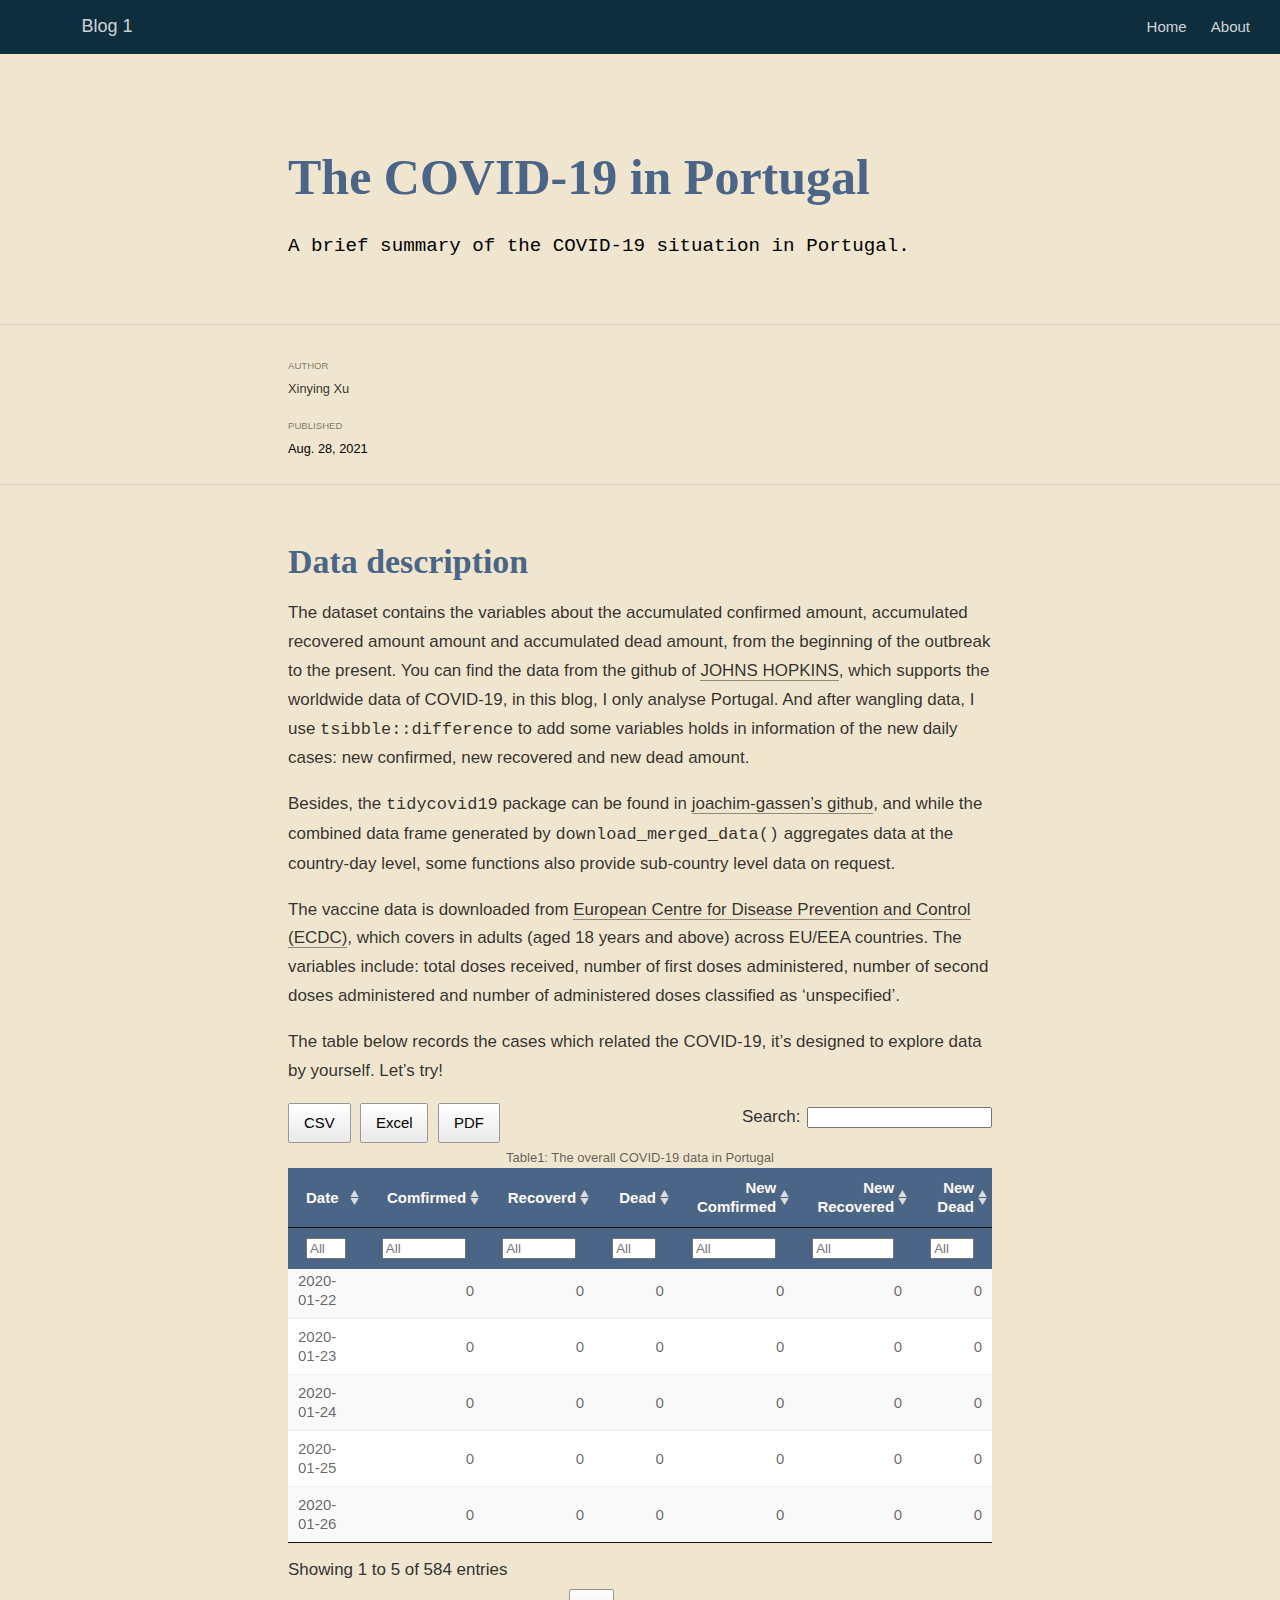
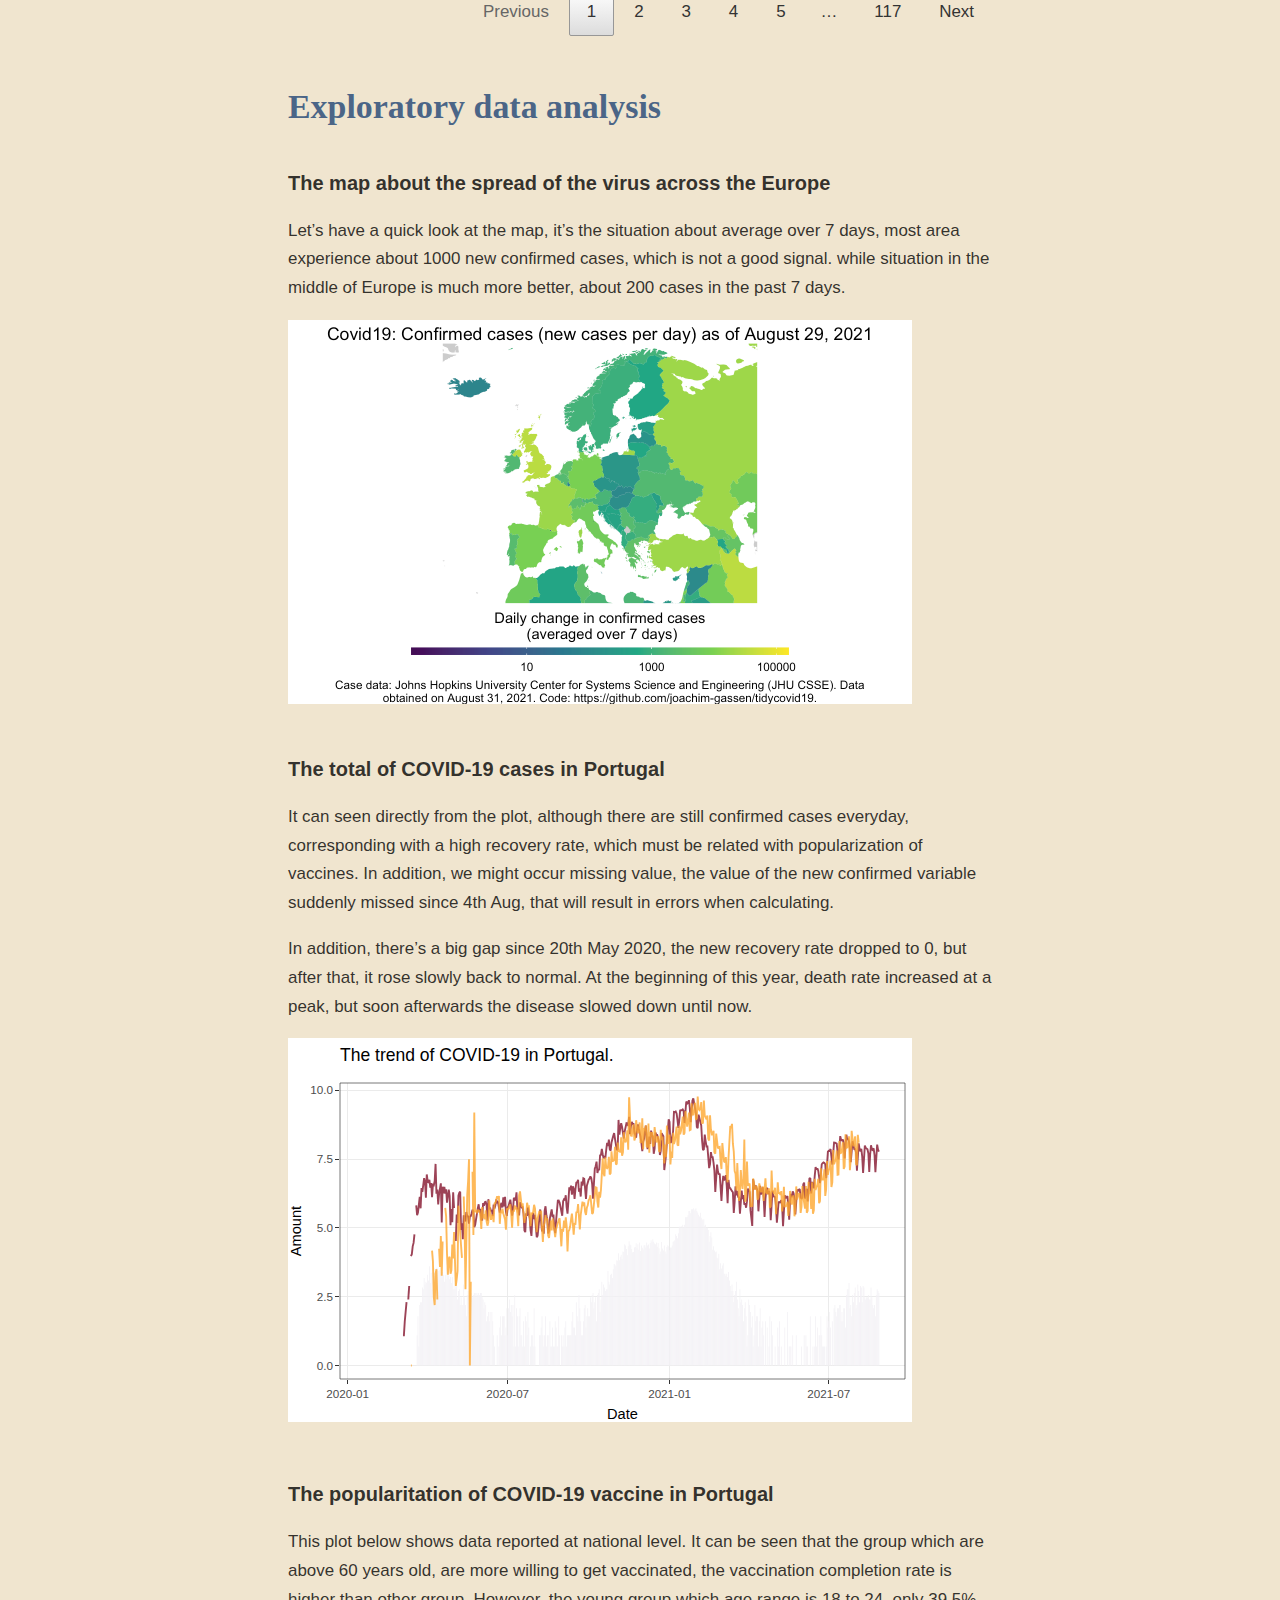
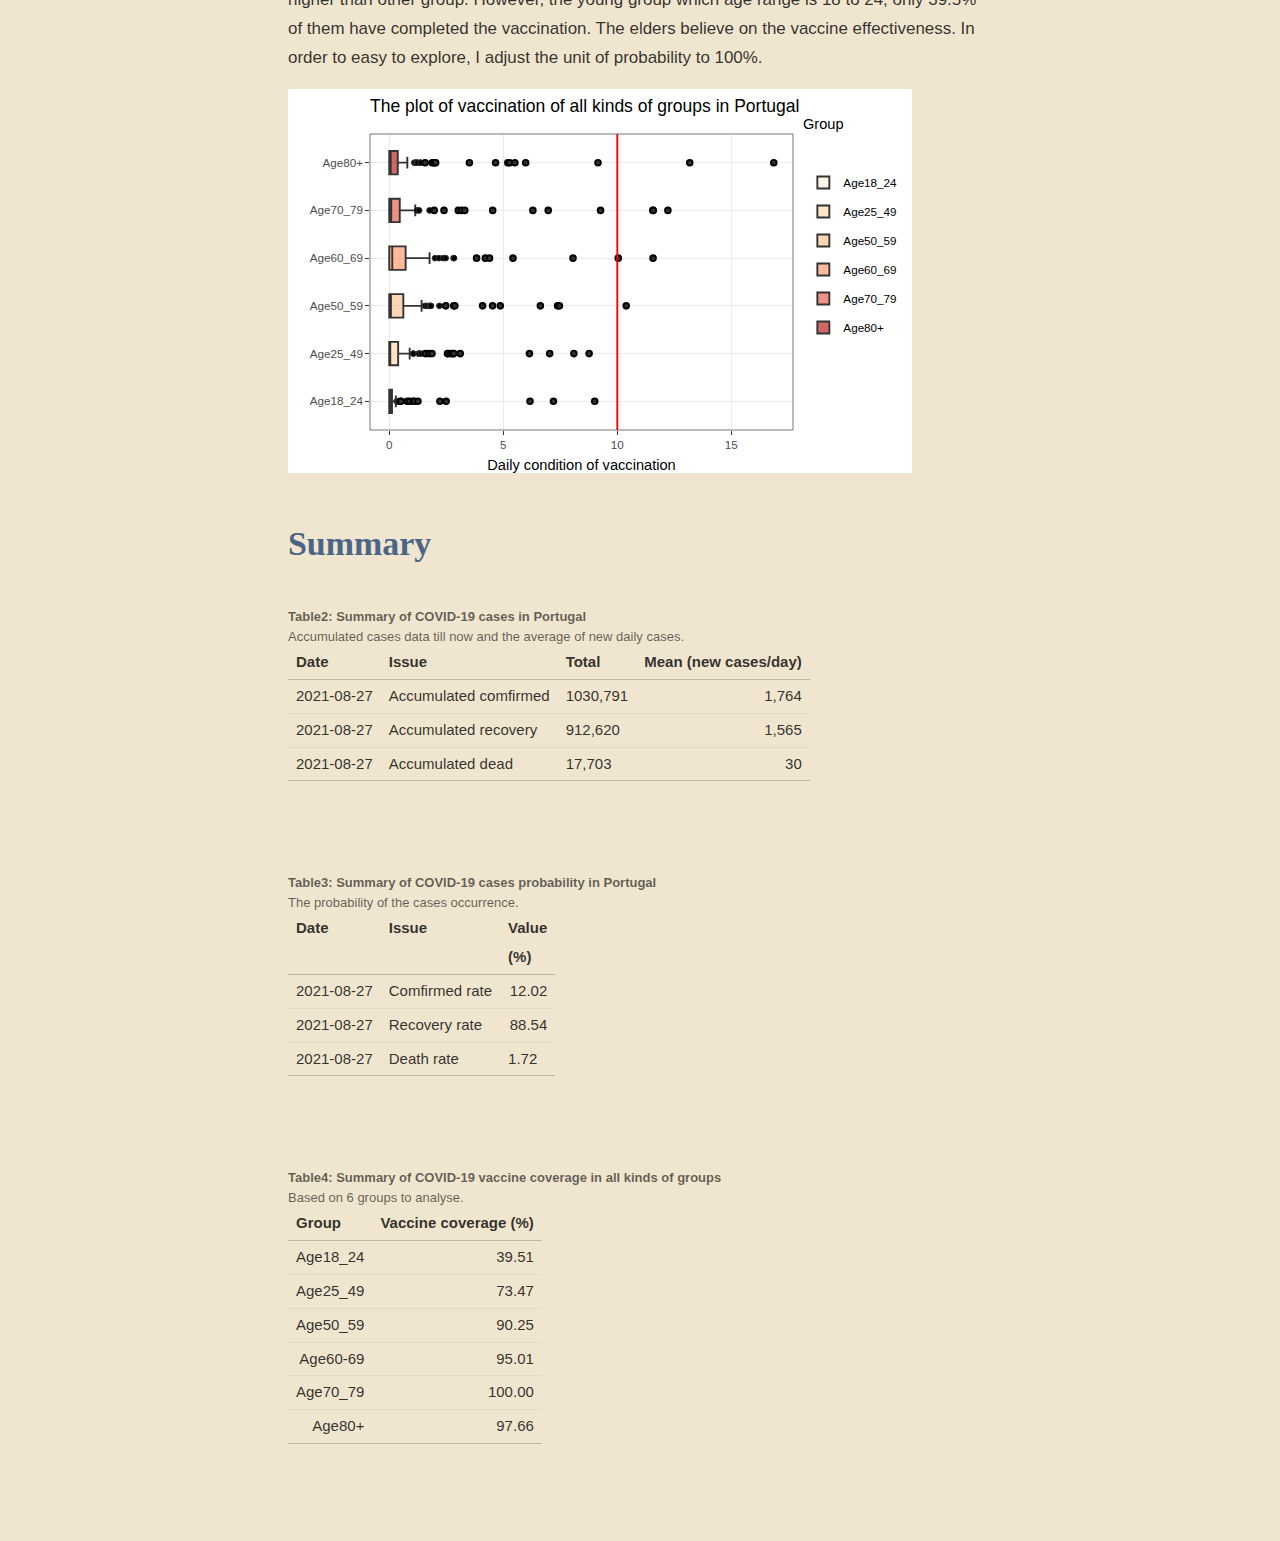
==== commit dc35bc63: "update explanations of EDA" ====
--- a/docs/posts/2021-08-28-the-condition-of-covid-19-in-portugal/index.html
+++ b/docs/posts/2021-08-28-the-condition-of-covid-19-in-portugal/index.html
@@ -2097,8 +2097,6 @@
 d-article h1{
    font-family:copperplate,fantasy;
 }
-
-tr:hover {background-color: #F0E5CF;}
 </style>
 <!--/radix_placeholder_site_in_header-->
 
@@ -2167,8 +2165,8 @@
 
 </div>
 <div class="layout-chunk" data-layout="l-body">
-<div id="htmlwidget-3048f595d8724f2093be" style="width:100%;height:auto;" class="datatables html-widget"></div>
-<script type="application/json" data-for="htmlwidget-3048f595d8724f2093be">{"x":{"filter":"top","filterHTML":"<tr>\n  <td data-type=\"date\" style=\"vertical-align: top;\">\n    <div class=\"form-group has-feedback\" style=\"margin-bottom: auto;\">\n      <input type=\"search\" placeholder=\"All\" class=\"form-control\" style=\"width: 100%;\"/>\n      <span class=\"glyphicon glyphicon-remove-circle form-control-feedback\"><\/span>\n    <\/div>\n    <div style=\"display: none; position: absolute; width: 200px;\">\n      <div data-min=\"1579651200000\" data-max=\"1630022400000\"><\/div>\n      <span style=\"float: left;\"><\/span>\n      <span style=\"float: right;\"><\/span>\n    <\/div>\n  <\/td>\n  <td data-type=\"number\" style=\"vertical-align: top;\">\n    <div class=\"form-group has-feedback\" style=\"margin-bottom: auto;\">\n      <input type=\"search\" placeholder=\"All\" class=\"form-control\" style=\"width: 100%;\"/>\n      <span class=\"glyphicon glyphicon-remove-circle form-control-feedback\"><\/span>\n    <\/div>\n    <div style=\"display: none; position: absolute; width: 200px;\">\n      <div data-min=\"0\" data-max=\"1030791\"><\/div>\n      <span style=\"float: left;\"><\/span>\n      <span style=\"float: right;\"><\/span>\n    <\/div>\n  <\/td>\n  <td data-type=\"number\" style=\"vertical-align: top;\">\n    <div class=\"form-group has-feedback\" style=\"margin-bottom: auto;\">\n      <input type=\"search\" placeholder=\"All\" class=\"form-control\" style=\"width: 100%;\"/>\n      <span class=\"glyphicon glyphicon-remove-circle form-control-feedback\"><\/span>\n    <\/div>\n    <div style=\"display: none; position: absolute; width: 200px;\">\n      <div data-min=\"0\" data-max=\"912620\"><\/div>\n      <span style=\"float: left;\"><\/span>\n      <span style=\"float: right;\"><\/span>\n    <\/div>\n  <\/td>\n  <td data-type=\"number\" style=\"vertical-align: top;\">\n    <div class=\"form-group has-feedback\" style=\"margin-bottom: auto;\">\n      <input type=\"search\" placeholder=\"All\" class=\"form-control\" style=\"width: 100%;\"/>\n      <span class=\"glyphicon glyphicon-remove-circle form-control-feedback\"><\/span>\n    <\/div>\n    <div style=\"display: none; position: absolute; width: 200px;\">\n      <div data-min=\"0\" data-max=\"17703\"><\/div>\n      <span style=\"float: left;\"><\/span>\n      <span style=\"float: right;\"><\/span>\n    <\/div>\n  <\/td>\n  <td data-type=\"number\" style=\"vertical-align: top;\">\n    <div class=\"form-group has-feedback\" style=\"margin-bottom: auto;\">\n      <input type=\"search\" placeholder=\"All\" class=\"form-control\" style=\"width: 100%;\"/>\n      <span class=\"glyphicon glyphicon-remove-circle form-control-feedback\"><\/span>\n    <\/div>\n    <div style=\"display: none; position: absolute; width: 200px;\">\n      <div data-min=\"-161\" data-max=\"16432\"><\/div>\n      <span style=\"float: left;\"><\/span>\n      <span style=\"float: right;\"><\/span>\n    <\/div>\n  <\/td>\n  <td data-type=\"number\" style=\"vertical-align: top;\">\n    <div class=\"form-group has-feedback\" style=\"margin-bottom: auto;\">\n      <input type=\"search\" placeholder=\"All\" class=\"form-control\" style=\"width: 100%;\"/>\n      <span class=\"glyphicon glyphicon-remove-circle form-control-feedback\"><\/span>\n    <\/div>\n    <div style=\"display: none; position: absolute; width: 200px;\">\n      <div data-min=\"-912620\" data-max=\"17572\"><\/div>\n      <span style=\"float: left;\"><\/span>\n      <span style=\"float: right;\"><\/span>\n    <\/div>\n  <\/td>\n  <td data-type=\"number\" style=\"vertical-align: top;\">\n    <div class=\"form-group has-feedback\" style=\"margin-bottom: auto;\">\n      <input type=\"search\" placeholder=\"All\" class=\"form-control\" style=\"width: 100%;\"/>\n      <span class=\"glyphicon glyphicon-remove-circle form-control-feedback\"><\/span>\n    <\/div>\n    <div style=\"display: none; position: absolute; width: 200px;\">\n      <div data-min=\"0\" data-max=\"303\"><\/div>\n      <span style=\"float: left;\"><\/span>\n      <span style=\"float: right;\"><\/span>\n    <\/div>\n  <\/td>\n<\/tr>","extensions":["Buttons"],"caption":"<caption>Table1: The overall COVID-19 data in Portugal<\/caption>","data":[["2020-01-22","2020-01-23","2020-01-24","2020-01-25","2020-01-26","2020-01-27","2020-01-28","2020-01-29","2020-01-30","2020-01-31","2020-02-01","2020-02-02","2020-02-03","2020-02-04","2020-02-05","2020-02-06","2020-02-07","2020-02-08","2020-02-09","2020-02-10","2020-02-11","2020-02-12","2020-02-13","2020-02-14","2020-02-15","2020-02-16","2020-02-17","2020-02-18","2020-02-19","2020-02-20","2020-02-21","2020-02-22","2020-02-23","2020-02-24","2020-02-25","2020-02-26","2020-02-27","2020-02-28","2020-02-29","2020-03-01","2020-03-02","2020-03-03","2020-03-04","2020-03-05","2020-03-06","2020-03-07","2020-03-08","2020-03-09","2020-03-10","2020-03-11","2020-03-12","2020-03-13","2020-03-14","2020-03-15","2020-03-16","2020-03-17","2020-03-18","2020-03-19","2020-03-20","2020-03-21","2020-03-22","2020-03-23","2020-03-24","2020-03-25","2020-03-26","2020-03-27","2020-03-28","2020-03-29","2020-03-30","2020-03-31","2020-04-01","2020-04-02","2020-04-03","2020-04-04","2020-04-05","2020-04-06","2020-04-07","2020-04-08","2020-04-09","2020-04-10","2020-04-11","2020-04-12","2020-04-13","2020-04-14","2020-04-15","2020-04-16","2020-04-17","2020-04-18","2020-04-19","2020-04-20","2020-04-21","2020-04-22","2020-04-23","2020-04-24","2020-04-25","2020-04-26","2020-04-27","2020-04-28","2020-04-29","2020-04-30","2020-05-01","2020-05-02","2020-05-03","2020-05-04","2020-05-05","2020-05-06","2020-05-07","2020-05-08","2020-05-09","2020-05-10","2020-05-11","2020-05-12","2020-05-13","2020-05-14","2020-05-15","2020-05-16","2020-05-17","2020-05-18","2020-05-19","2020-05-20","2020-05-21","2020-05-22","2020-05-23","2020-05-24","2020-05-25","2020-05-26","2020-05-27","2020-05-28","2020-05-29","2020-05-30","2020-05-31","2020-06-01","2020-06-02","2020-06-03","2020-06-04","2020-06-05","2020-06-06","2020-06-07","2020-06-08","2020-06-09","2020-06-10","2020-06-11","2020-06-12","2020-06-13","2020-06-14","2020-06-15","2020-06-16","2020-06-17","2020-06-18","2020-06-19","2020-06-20","2020-06-21","2020-06-22","2020-06-23","2020-06-24","2020-06-25","2020-06-26","2020-06-27","2020-06-28","2020-06-29","2020-06-30","2020-07-01","2020-07-02","2020-07-03","2020-07-04","2020-07-05","2020-07-06","2020-07-07","2020-07-08","2020-07-09","2020-07-10","2020-07-11","2020-07-12","2020-07-13","2020-07-14","2020-07-15","2020-07-16","2020-07-17","2020-07-18","2020-07-19","2020-07-20","2020-07-21","2020-07-22","2020-07-23","2020-07-24","2020-07-25","2020-07-26","2020-07-27","2020-07-28","2020-07-29","2020-07-30","2020-07-31","2020-08-01","2020-08-02","2020-08-03","2020-08-04","2020-08-05","2020-08-06","2020-08-07","2020-08-08","2020-08-09","2020-08-10","2020-08-11","2020-08-12","2020-08-13","2020-08-14","2020-08-15","2020-08-16","2020-08-17","2020-08-18","2020-08-19","2020-08-20","2020-08-21","2020-08-22","2020-08-23","2020-08-24","2020-08-25","2020-08-26","2020-08-27","2020-08-28","2020-08-29","2020-08-30","2020-08-31","2020-09-01","2020-09-02","2020-09-03","2020-09-04","2020-09-05","2020-09-06","2020-09-07","2020-09-08","2020-09-09","2020-09-10","2020-09-11","2020-09-12","2020-09-13","2020-09-14","2020-09-15","2020-09-16","2020-09-17","2020-09-18","2020-09-19","2020-09-20","2020-09-21","2020-09-22","2020-09-23","2020-09-24","2020-09-25","2020-09-26","2020-09-27","2020-09-28","2020-09-29","2020-09-30","2020-10-01","2020-10-02","2020-10-03","2020-10-04","2020-10-05","2020-10-06","2020-10-07","2020-10-08","2020-10-09","2020-10-10","2020-10-11","2020-10-12","2020-10-13","2020-10-14","2020-10-15","2020-10-16","2020-10-17","2020-10-18","2020-10-19","2020-10-20","2020-10-21","2020-10-22","2020-10-23","2020-10-24","2020-10-25","2020-10-26","2020-10-27","2020-10-28","2020-10-29","2020-10-30","2020-10-31","2020-11-01","2020-11-02","2020-11-03","2020-11-04","2020-11-05","2020-11-06","2020-11-07","2020-11-08","2020-11-09","2020-11-10","2020-11-11","2020-11-12","2020-11-13","2020-11-14","2020-11-15","2020-11-16","2020-11-17","2020-11-18","2020-11-19","2020-11-20","2020-11-21","2020-11-22","2020-11-23","2020-11-24","2020-11-25","2020-11-26","2020-11-27","2020-11-28","2020-11-29","2020-11-30","2020-12-01","2020-12-02","2020-12-03","2020-12-04","2020-12-05","2020-12-06","2020-12-07","2020-12-08","2020-12-09","2020-12-10","2020-12-11","2020-12-12","2020-12-13","2020-12-14","2020-12-15","2020-12-16","2020-12-17","2020-12-18","2020-12-19","2020-12-20","2020-12-21","2020-12-22","2020-12-23","2020-12-24","2020-12-25","2020-12-26","2020-12-27","2020-12-28","2020-12-29","2020-12-30","2020-12-31","2021-01-01","2021-01-02","2021-01-03","2021-01-04","2021-01-05","2021-01-06","2021-01-07","2021-01-08","2021-01-09","2021-01-10","2021-01-11","2021-01-12","2021-01-13","2021-01-14","2021-01-15","2021-01-16","2021-01-17","2021-01-18","2021-01-19","2021-01-20","2021-01-21","2021-01-22","2021-01-23","2021-01-24","2021-01-25","2021-01-26","2021-01-27","2021-01-28","2021-01-29","2021-01-30","2021-01-31","2021-02-01","2021-02-02","2021-02-03","2021-02-04","2021-02-05","2021-02-06","2021-02-07","2021-02-08","2021-02-09","2021-02-10","2021-02-11","2021-02-12","2021-02-13","2021-02-14","2021-02-15","2021-02-16","2021-02-17","2021-02-18","2021-02-19","2021-02-20","2021-02-21","2021-02-22","2021-02-23","2021-02-24","2021-02-25","2021-02-26","2021-02-27","2021-02-28","2021-03-01","2021-03-02","2021-03-03","2021-03-04","2021-03-05","2021-03-06","2021-03-07","2021-03-08","2021-03-09","2021-03-10","2021-03-11","2021-03-12","2021-03-13","2021-03-14","2021-03-15","2021-03-16","2021-03-17","2021-03-18","2021-03-19","2021-03-20","2021-03-21","2021-03-22","2021-03-23","2021-03-24","2021-03-25","2021-03-26","2021-03-27","2021-03-28","2021-03-29","2021-03-30","2021-03-31","2021-04-01","2021-04-02","2021-04-03","2021-04-04","2021-04-05","2021-04-06","2021-04-07","2021-04-08","2021-04-09","2021-04-10","2021-04-11","2021-04-12","2021-04-13","2021-04-14","2021-04-15","2021-04-16","2021-04-17","2021-04-18","2021-04-19","2021-04-20","2021-04-21","2021-04-22","2021-04-23","2021-04-24","2021-04-25","2021-04-26","2021-04-27","2021-04-28","2021-04-29","2021-04-30","2021-05-01","2021-05-02","2021-05-03","2021-05-04","2021-05-05","2021-05-06","2021-05-07","2021-05-08","2021-05-09","2021-05-10","2021-05-11","2021-05-12","2021-05-13","2021-05-14","2021-05-15","2021-05-16","2021-05-17","2021-05-18","2021-05-19","2021-05-20","2021-05-21","2021-05-22","2021-05-23","2021-05-24","2021-05-25","2021-05-26","2021-05-27","2021-05-28","2021-05-29","2021-05-30","2021-05-31","2021-06-01","2021-06-02","2021-06-03","2021-06-04","2021-06-05","2021-06-06","2021-06-07","2021-06-08","2021-06-09","2021-06-10","2021-06-11","2021-06-12","2021-06-13","2021-06-14","2021-06-15","2021-06-16","2021-06-17","2021-06-18","2021-06-19","2021-06-20","2021-06-21","2021-06-22","2021-06-23","2021-06-24","2021-06-25","2021-06-26","2021-06-27","2021-06-28","2021-06-29","2021-06-30","2021-07-01","2021-07-02","2021-07-03","2021-07-04","2021-07-05","2021-07-06","2021-07-07","2021-07-08","2021-07-09","2021-07-10","2021-07-11","2021-07-12","2021-07-13","2021-07-14","2021-07-15","2021-07-16","2021-07-17","2021-07-18","2021-07-19","2021-07-20","2021-07-21","2021-07-22","2021-07-23","2021-07-24","2021-07-25","2021-07-26","2021-07-27","2021-07-28","2021-07-29","2021-07-30","2021-07-31","2021-08-01","2021-08-02","2021-08-03","2021-08-04","2021-08-05","2021-08-06","2021-08-07","2021-08-08","2021-08-09","2021-08-10","2021-08-11","2021-08-12","2021-08-13","2021-08-14","2021-08-15","2021-08-16","2021-08-17","2021-08-18","2021-08-19","2021-08-20","2021-08-21","2021-08-22","2021-08-23","2021-08-24","2021-08-25","2021-08-26","2021-08-27"],[0,0,0,0,0,0,0,0,0,0,0,0,0,0,0,0,0,0,0,0,0,0,0,0,0,0,0,0,0,0,0,0,0,0,0,0,0,0,0,0,2,2,5,8,13,20,30,30,41,59,59,112,169,245,331,448,448,785,1020,1280,1600,2060,2362,2995,3544,4268,5170,5962,6408,7443,8251,9034,9886,10524,11278,11730,12442,13141,13956,15472,15987,16585,16934,17448,18091,18841,19022,19685,20206,20863,21379,21982,22353,22797,23392,23864,24027,24322,24505,25045,25351,25190,25282,25524,25702,26182,26715,27268,27406,27581,27679,27913,28132,28319,28583,28810,29036,29209,29432,29660,29912,30200,30471,30623,30788,31007,31292,31596,31946,32203,32500,32700,32895,33261,33592,33969,34351,34693,34885,35306,35600,35910,36180,36463,36690,37036,37336,37672,38089,38464,38841,39133,39392,39737,40104,40415,40866,41189,41646,41912,42141,42454,42782,43156,43569,43897,44129,44416,44859,45277,45679,46221,46512,46818,47051,47426,47765,48077,48390,48636,48771,48898,49150,49379,49692,49955,50164,50299,50410,50613,50868,51072,51310,51463,51569,51681,51848,52061,52351,52537,52668,52825,52945,53223,53548,53783,53981,54102,54234,54448,54701,54992,55211,55452,55597,55720,55912,56274,56673,57074,57448,57768,58012,58243,58633,59051,59457,59943,60258,60507,60895,61541,62126,62813,63310,63983,64596,65021,65626,66396,67176,68025,68577,69200,69663,70465,71156,72055,72939,73604,74029,74717,75542,76396,77284,78247,79151,79885,80312,81256,82534,83928,85574,86664,87913,89121,91193,93294,95902,98055,99911,101860,103736,106271,109541,112440,116109,118686,121133,124432,128392,132616,137272,141279,144341,146847,149443,156940,161350,166900,173540,179324,183420,187237,192172,198011,204664,211266,217301,225672,230124,236015,243009,249498,255970,260758,264802,268721,274011,280394,285838,290706,294799,298061,300462,303846,307618,312553,318640,322474,325071,327976,332073,335207,340287,344700,348744,350938,353576,358296,362616,366952,370787,374121,376220,378656,383258,387636,391782,392996,394573,396666,400002,406051,413678,420629,423870,427254,431623,436579,446606,456533,466709,476187,483689,489293,496552,507108,517806,528469,539416,549801,556503,566958,581605,595149,609136,624469,636190,643113,653878,668951,685383,698583,711018,720516,726321,731861,740944,748858,755774,761906,765414,767919,770502,774889,778369,781223,784079,785756,787059,788561,790885,792829,794769,796339,797525,798074,799106,800586,801746,802773,803844,804562,804956,805647,806626,807456,808405,809412,810094,810459,811306,811948,812575,813152,813716,814257,814513,814897,815570,816055,816623,817080,817530,817778,818212,818787,819210,819698,820042,820407,820716,821104,821722,822314,822862,823142,823335,823494,824368,825031,825633,826327,826928,827494,827765,828173,828857,829358,829911,830560,831001,831221,831645,832255,832891,833397,833964,834442,834638,834991,835563,836033,836493,836947,837277,837457,837715,838102,838475,838852,839258,839582,839740,840008,840493,840929,841379,841848,842182,842381,842767,843278,843729,844288,844811,845224,845465,845840,846434,847006,847604,848213,848658,849093,849538,850262,851031,851461,852034,852646,853034,853632,854522,855432,855951,856740,857447,858072,859045,860395,861628,862926,864109,865050,865806,866826,868323,869879,871483,873051,874547,875449,877195,879557,882006,884442,887047,889088,890571,892741,896026,899295,902489,905651,907974,909756,912406,916559,920200,923747,927424,930685,932540,935246,939622,943244,947038,950434,953059,954669,956985,960437,963446,966041,968631,970937,972127,974203,977406,979987,982364,984985,986967,988061,990293,993241,995949,998547,1001118,1003335,1004470,1006588,1009571,1012125,1014632,1017308,1019420,1020546,1022807,1025869,1028421,1030791],[0,0,0,0,0,0,0,0,0,0,0,0,0,0,0,0,0,0,0,0,0,0,0,0,0,0,0,0,0,0,0,0,0,0,0,0,0,0,0,0,0,0,0,0,0,0,0,0,0,0,0,1,2,2,3,3,3,3,5,5,5,5,22,22,43,43,43,43,43,43,43,68,68,75,75,140,184,196,205,233,266,277,277,347,383,493,519,610,610,610,917,1143,1201,1228,1277,1329,1357,1389,1470,1519,1647,1671,1689,1712,1743,2076,2258,2422,2499,2549,2549,3013,3182,3198,3328,3822,4636,6430,6431,6452,6452,7590,7705,17549,17822,18096,18349,18637,18911,19186,19409,19552,19869,20079,20323,20526,20807,20995,21156,21339,21742,22002,22200,22438,22669,22852,23212,23580,24010,24477,24906,25376,25548,25829,26083,26382,26633,26864,27066,27205,27505,27798,28097,28424,28772,29017,29166,29445,29714,30049,30350,30655,30907,31065,31550,32110,32476,32790,33153,33369,33547,33769,33999,34369,34687,35010,35217,35375,35626,35875,36140,36483,36783,36984,37111,37318,37565,37840,38087,38364,38511,38600,38760,38940,39177,39374,39585,39697,39800,39936,40129,40264,40473,40652,40774,40880,41021,41184,41357,41556,41766,41885,41961,42104,42233,42427,42576,42793,42953,43016,43146,43284,43441,43644,43894,44069,44185,44362,44528,44794,45053,45404,45596,45736,45974,46290,46676,47003,47380,47647,47884,48193,48530,48937,49359,49845,50207,50454,50712,51037,51517,52164,52803,53187,53498,54047,54493,55081,56066,57919,59000,59966,61898,63238,64531,65880,67842,68877,69956,72344,74001,75702,77449,80280,81771,83294,86589,88946,91453,93754,97747,99781,102083,106878,110353,113689,117382,122517,125066,142155,149445,153702,157924,163000,169379,172919,176827,184233,189356,193944,199446,206275,209534,212942,220877,223446,229018,234038,240203,243055,245843,252428,254700,259548,263648,268453,271322,274277,280038,283719,287028,290690,294814,297233,299603,304825,308446,312533,315126,316671,319746,321682,327794,331016,334276,338668,340150,342535,344419,349110,352225,355701,360181,366080,369108,372056,378084,382544,387607,394065,402542,406929,411589,421871,428364,434237,441556,451324,456491,461757,475485,484753,493699,504886,518900,526411,534384,551956,563174,573934,585276,599593,606166,612921,628078,636859,645122,652739,661525,665316,668854,677719,683061,687462,691866,696916,699222,701409,705976,709054,711713,714493,717313,718977,720235,723465,725399,727053,728659,730601,731567,732346,734218,738179,744196,749770,756259,759417,761788,762961,764019,764599,766170,766924,767319,767874,769086,769838,770448,771339,775007,775391,775849,777503,778210,778912,779655,779973,780322,780643,781537,782294,782895,783523,784208,784618,785063,785809,786469,787011,787607,788274,788669,789216,790118,790650,791171,791751,792377,792685,793011,794205,794781,795326,795838,796477,796721,797124,797901,798414,798952,799442,800007,800277,800645,801306,801621,801961,802285,802671,802900,803191,803759,804176,804522,804984,805466,805692,805979,806648,807065,807532,808047,808557,808813,809135,809813,810271,810659,810959,811640,811897,812174,812964,813489,814023,814318,815094,815342,815622,816503,817092,817754,818440,819324,819688,820081,821374,822234,823103,823960,825209,825684,826292,827969,828990,830224,831479,833197,833852,834624,837135,838642,840297,842024,844497,845516,846544,850034,852269,854537,857108,860449,861707,863089,867540,870243,873008,876240,880368,881570,883372,888423,891687,894555,897886,902014,903514,904962,909330,912620,0,0,0,0,0,0,0,0,0,0,0,0,0,0,0,0,0,0,0,0,0,0,0],[0,0,0,0,0,0,0,0,0,0,0,0,0,0,0,0,0,0,0,0,0,0,0,0,0,0,0,0,0,0,0,0,0,0,0,0,0,0,0,0,0,0,0,0,0,0,0,0,0,0,0,0,0,0,0,1,2,3,6,12,14,23,33,43,60,76,100,119,140,160,187,209,246,266,295,311,345,380,409,435,470,504,535,567,599,629,657,687,714,735,762,785,820,854,880,903,928,948,973,989,1007,1023,1043,1063,1074,1089,1105,1114,1126,1135,1144,1163,1175,1184,1190,1203,1218,1231,1247,1263,1277,1289,1302,1316,1330,1342,1356,1369,1383,1396,1410,1424,1436,1447,1455,1465,1474,1479,1485,1492,1497,1504,1505,1512,1517,1520,1522,1523,1524,1527,1528,1530,1534,1540,1543,1549,1555,1561,1564,1568,1576,1579,1587,1598,1605,1614,1620,1629,1631,1644,1646,1654,1660,1662,1668,1676,1679,1682,1684,1689,1691,1697,1702,1705,1712,1716,1717,1719,1722,1725,1727,1735,1737,1738,1738,1739,1740,1743,1746,1750,1756,1759,1761,1764,1770,1772,1775,1778,1779,1784,1786,1788,1792,1794,1796,1801,1805,1807,1809,1815,1818,1819,1822,1824,1827,1829,1833,1838,1840,1843,1846,1849,1852,1855,1860,1867,1871,1875,1878,1888,1894,1899,1912,1920,1925,1928,1931,1936,1944,1953,1957,1963,1971,1977,1983,1995,2005,2018,2032,2040,2050,2062,2067,2080,2094,2110,2117,2128,2149,2162,2181,2198,2213,2229,2245,2276,2297,2316,2343,2371,2395,2428,2468,2507,2544,2590,2635,2694,2740,2792,2848,2896,2959,3021,3103,3181,3250,3305,3381,3472,3553,3632,3701,3762,3824,3897,3971,4056,4127,4209,4276,4363,4427,4505,4577,4645,4724,4803,4876,4963,5041,5122,5192,5278,5373,5461,5559,5649,5733,5815,5902,5977,6063,6134,6191,6254,6343,6413,6478,6556,6619,6677,6751,6830,6906,6972,7045,7118,7196,7286,7377,7472,7590,7701,7803,7925,8080,8236,8384,8543,8709,8861,9028,9246,9465,9686,9920,10194,10469,10721,11012,11305,11608,11886,12179,12482,12757,13017,13257,13482,13740,13954,14158,14354,14557,14718,14885,15034,15183,15321,15411,15522,15649,15754,15821,15897,15962,16023,16086,16136,16185,16243,16276,16317,16351,16389,16430,16458,16486,16512,16540,16565,16595,16617,16635,16650,16669,16684,16694,16707,16722,16743,16754,16762,16768,16784,16794,16805,16814,16819,16827,16837,16843,16845,16848,16859,16868,16875,16879,16885,16887,16890,16899,16904,16910,16916,16918,16923,16931,16933,16937,16942,16945,16946,16951,16952,16956,16957,16959,16965,16965,16970,16973,16974,16974,16976,16977,16977,16981,16983,16988,16989,16991,16992,16993,16994,16998,16999,16999,17006,17007,17009,17011,17013,17014,17017,17017,17017,17018,17021,17022,17022,17023,17023,17023,17025,17025,17026,17029,17029,17032,17034,17036,17037,17037,17043,17044,17045,17047,17047,17049,17055,17057,17061,17062,17065,17068,17074,17077,17079,17081,17083,17084,17086,17092,17096,17101,17108,17112,17112,17117,17118,17126,17135,17142,17148,17156,17164,17173,17182,17187,17194,17199,17207,17215,17219,17232,17248,17264,17284,17292,17301,17307,17320,17330,17344,17361,17369,17378,17397,17412,17422,17440,17457,17467,17485,17502,17514,17525,17537,17549,17562,17573,17584,17601,17613,17622,17630,17639,17645,17658,17674,17689,17703],[0,0,0,0,0,0,0,0,0,0,0,0,0,0,0,0,0,0,0,0,0,0,0,0,0,0,0,0,0,0,0,0,0,0,0,0,0,0,0,0,2,0,3,3,5,7,10,0,11,18,0,53,57,76,86,117,0,337,235,260,320,460,302,633,549,724,902,792,446,1035,808,783,852,638,754,452,712,699,815,1516,515,598,349,514,643,750,181,663,521,657,516,603,371,444,595,472,163,295,183,540,306,-161,92,242,178,480,533,553,138,175,98,234,219,187,264,227,226,173,223,228,252,288,271,152,165,219,285,304,350,257,297,200,195,366,331,377,382,342,192,421,294,310,270,283,227,346,300,336,417,375,377,292,259,345,367,311,451,323,457,266,229,313,328,374,413,328,232,287,443,418,402,542,291,306,233,375,339,312,313,246,135,127,252,229,313,263,209,135,111,203,255,204,238,153,106,112,167,213,290,186,131,157,120,278,325,235,198,121,132,214,253,291,219,241,145,123,192,362,399,401,374,320,244,231,390,418,406,486,315,249,388,646,585,687,497,673,613,425,605,770,780,849,552,623,463,802,691,899,884,665,425,688,825,854,888,963,904,734,427,944,1278,1394,1646,1090,1249,1208,2072,2101,2608,2153,1856,1949,1876,2535,3270,2899,3669,2577,2447,3299,3960,4224,4656,4007,3062,2506,2596,7497,4410,5550,6640,5784,4096,3817,4935,5839,6653,6602,6035,8371,4452,5891,6994,6489,6472,4788,4044,3919,5290,6383,5444,4868,4093,3262,2401,3384,3772,4935,6087,3834,2597,2905,4097,3134,5080,4413,4044,2194,2638,4720,4320,4336,3835,3334,2099,2436,4602,4378,4146,1214,1577,2093,3336,6049,7627,6951,3241,3384,4369,4956,10027,9927,10176,9478,7502,5604,7259,10556,10698,10663,10947,10385,6702,10455,14647,13544,13987,15333,11721,6923,10765,15073,16432,13200,12435,9498,5805,5540,9083,7914,6916,6132,3508,2505,2583,4387,3480,2854,2856,1677,1303,1502,2324,1944,1940,1570,1186,549,1032,1480,1160,1027,1071,718,394,691,979,830,949,1007,682,365,847,642,627,577,564,541,256,384,673,485,568,457,450,248,434,575,423,488,344,365,309,388,618,592,548,280,193,159,874,663,602,694,601,566,271,408,684,501,553,649,441,220,424,610,636,506,567,478,196,353,572,470,460,454,330,180,258,387,373,377,406,324,158,268,485,436,450,469,334,199,386,511,451,559,523,413,241,375,594,572,598,609,445,435,445,724,769,430,573,612,388,598,890,910,519,789,707,625,973,1350,1233,1298,1183,941,756,1020,1497,1556,1604,1568,1496,902,1746,2362,2449,2436,2605,2041,1483,2170,3285,3269,3194,3162,2323,1782,2650,4153,3641,3547,3677,3261,1855,2706,4376,3622,3794,3396,2625,1610,2316,3452,3009,2595,2590,2306,1190,2076,3203,2581,2377,2621,1982,1094,2232,2948,2708,2598,2571,2217,1135,2118,2983,2554,2507,2676,2112,1126,2261,3062,2552,2370],[0,0,0,0,0,0,0,0,0,0,0,0,0,0,0,0,0,0,0,0,0,0,0,0,0,0,0,0,0,0,0,0,0,0,0,0,0,0,0,0,0,0,0,0,0,0,0,0,0,0,0,1,1,0,1,0,0,0,2,0,0,0,17,0,21,0,0,0,0,0,0,25,0,7,0,65,44,12,9,28,33,11,0,70,36,110,26,91,0,0,307,226,58,27,49,52,28,32,81,49,128,24,18,23,31,333,182,164,77,50,0,464,169,16,130,494,814,1794,1,21,0,1138,115,9844,273,274,253,288,274,275,223,143,317,210,244,203,281,188,161,183,403,260,198,238,231,183,360,368,430,467,429,470,172,281,254,299,251,231,202,139,300,293,299,327,348,245,149,279,269,335,301,305,252,158,485,560,366,314,363,216,178,222,230,370,318,323,207,158,251,249,265,343,300,201,127,207,247,275,247,277,147,89,160,180,237,197,211,112,103,136,193,135,209,179,122,106,141,163,173,199,210,119,76,143,129,194,149,217,160,63,130,138,157,203,250,175,116,177,166,266,259,351,192,140,238,316,386,327,377,267,237,309,337,407,422,486,362,247,258,325,480,647,639,384,311,549,446,588,985,1853,1081,966,1932,1340,1293,1349,1962,1035,1079,2388,1657,1701,1747,2831,1491,1523,3295,2357,2507,2301,3993,2034,2302,4795,3475,3336,3693,5135,2549,17089,7290,4257,4222,5076,6379,3540,3908,7406,5123,4588,5502,6829,3259,3408,7935,2569,5572,5020,6165,2852,2788,6585,2272,4848,4100,4805,2869,2955,5761,3681,3309,3662,4124,2419,2370,5222,3621,4087,2593,1545,3075,1936,6112,3222,3260,4392,1482,2385,1884,4691,3115,3476,4480,5899,3028,2948,6028,4460,5063,6458,8477,4387,4660,10282,6493,5873,7319,9768,5167,5266,13728,9268,8946,11187,14014,7511,7973,17572,11218,10760,11342,14317,6573,6755,15157,8781,8263,7617,8786,3791,3538,8865,5342,4401,4404,5050,2306,2187,4567,3078,2659,2780,2820,1664,1258,3230,1934,1654,1606,1942,966,779,1872,3961,6017,5574,6489,3158,2371,1173,1058,580,1571,754,395,555,1212,752,610,891,3668,384,458,1654,707,702,743,318,349,321,894,757,601,628,685,410,445,746,660,542,596,667,395,547,902,532,521,580,626,308,326,1194,576,545,512,639,244,403,777,513,538,490,565,270,368,661,315,340,324,386,229,291,568,417,346,462,482,226,287,669,417,467,515,510,256,322,678,458,388,300,681,257,277,790,525,534,295,776,248,280,881,589,662,686,884,364,393,1293,860,869,857,1249,475,608,1677,1021,1234,1255,1718,655,772,2511,1507,1655,1727,2473,1019,1028,3490,2235,2268,2571,3341,1258,1382,4451,2703,2765,3232,4128,1202,1802,5051,3264,2868,3331,4128,1500,1448,4368,3290,-912620,0,0,0,0,0,0,0,0,0,0,0,0,0,0,0,0,0,0,0,0,0,0],[0,0,0,0,0,0,0,0,0,0,0,0,0,0,0,0,0,0,0,0,0,0,0,0,0,0,0,0,0,0,0,0,0,0,0,0,0,0,0,0,0,0,0,0,0,0,0,0,0,0,0,0,0,0,0,1,1,1,3,6,2,9,10,10,17,16,24,19,21,20,27,22,37,20,29,16,34,35,29,26,35,34,31,32,32,30,28,30,27,21,27,23,35,34,26,23,25,20,25,16,18,16,20,20,11,15,16,9,12,9,9,19,12,9,6,13,15,13,16,16,14,12,13,14,14,12,14,13,14,13,14,14,12,11,8,10,9,5,6,7,5,7,1,7,5,3,2,1,1,3,1,2,4,6,3,6,6,6,3,4,8,3,8,11,7,9,6,9,2,13,2,8,6,2,6,8,3,3,2,5,2,6,5,3,7,4,1,2,3,3,2,8,2,1,0,1,1,3,3,4,6,3,2,3,6,2,3,3,1,5,2,2,4,2,2,5,4,2,2,6,3,1,3,2,3,2,4,5,2,3,3,3,3,3,5,7,4,4,3,10,6,5,13,8,5,3,3,5,8,9,4,6,8,6,6,12,10,13,14,8,10,12,5,13,14,16,7,11,21,13,19,17,15,16,16,31,21,19,27,28,24,33,40,39,37,46,45,59,46,52,56,48,63,62,82,78,69,55,76,91,81,79,69,61,62,73,74,85,71,82,67,87,64,78,72,68,79,79,73,87,78,81,70,86,95,88,98,90,84,82,87,75,86,71,57,63,89,70,65,78,63,58,74,79,76,66,73,73,78,90,91,95,118,111,102,122,155,156,148,159,166,152,167,218,219,221,234,274,275,252,291,293,303,278,293,303,275,260,240,225,258,214,204,196,203,161,167,149,149,138,90,111,127,105,67,76,65,61,63,50,49,58,33,41,34,38,41,28,28,26,28,25,30,22,18,15,19,15,10,13,15,21,11,8,6,16,10,11,9,5,8,10,6,2,3,11,9,7,4,6,2,3,9,5,6,6,2,5,8,2,4,5,3,1,5,1,4,1,2,6,0,5,3,1,0,2,1,0,4,2,5,1,2,1,1,1,4,1,0,7,1,2,2,2,1,3,0,0,1,3,1,0,1,0,0,2,0,1,3,0,3,2,2,1,0,6,1,1,2,0,2,6,2,4,1,3,3,6,3,2,2,2,1,2,6,4,5,7,4,0,5,1,8,9,7,6,8,8,9,9,5,7,5,8,8,4,13,16,16,20,8,9,6,13,10,14,17,8,9,19,15,10,18,17,10,18,17,12,11,12,12,13,11,11,17,12,9,8,9,6,13,16,15,14]],"container":"<table class=\"stripe hover\">\n  <thead>\n    <tr>\n      <th>Date<\/th>\n      <th>Comfirmed<\/th>\n      <th>Recoverd<\/th>\n      <th>Dead<\/th>\n      <th>New Comfirmed<\/th>\n      <th>New Recovered<\/th>\n      <th>New Dead<\/th>\n    <\/tr>\n  <\/thead>\n<\/table>","options":{"pageLength":5,"initComplete":"function(settings, json) {\n$(this.api().table().header()).css({'background-color': '#4B6587',\n                            'color': '#FDFAF6'});\n}","dom":"Bfrtip","buttons":["csv","excel","pdf"],"columnDefs":[{"className":"dt-right","targets":[1,2,3,4,5,6]}],"order":[],"autoWidth":false,"orderClasses":false,"orderCellsTop":true,"lengthMenu":[5,10,25,50,100]}},"evals":["options.initComplete"],"jsHooks":[]}</script>
+<div id="htmlwidget-9c3ed26f8f91fcde3c38" style="width:100%;height:auto;" class="datatables html-widget"></div>
+<script type="application/json" data-for="htmlwidget-9c3ed26f8f91fcde3c38">{"x":{"filter":"top","filterHTML":"<tr>\n  <td data-type=\"date\" style=\"vertical-align: top;\">\n    <div class=\"form-group has-feedback\" style=\"margin-bottom: auto;\">\n      <input type=\"search\" placeholder=\"All\" class=\"form-control\" style=\"width: 100%;\"/>\n      <span class=\"glyphicon glyphicon-remove-circle form-control-feedback\"><\/span>\n    <\/div>\n    <div style=\"display: none; position: absolute; width: 200px;\">\n      <div data-min=\"1579651200000\" data-max=\"1630022400000\"><\/div>\n      <span style=\"float: left;\"><\/span>\n      <span style=\"float: right;\"><\/span>\n    <\/div>\n  <\/td>\n  <td data-type=\"number\" style=\"vertical-align: top;\">\n    <div class=\"form-group has-feedback\" style=\"margin-bottom: auto;\">\n      <input type=\"search\" placeholder=\"All\" class=\"form-control\" style=\"width: 100%;\"/>\n      <span class=\"glyphicon glyphicon-remove-circle form-control-feedback\"><\/span>\n    <\/div>\n    <div style=\"display: none; position: absolute; width: 200px;\">\n      <div data-min=\"0\" data-max=\"1030791\"><\/div>\n      <span style=\"float: left;\"><\/span>\n      <span style=\"float: right;\"><\/span>\n    <\/div>\n  <\/td>\n  <td data-type=\"number\" style=\"vertical-align: top;\">\n    <div class=\"form-group has-feedback\" style=\"margin-bottom: auto;\">\n      <input type=\"search\" placeholder=\"All\" class=\"form-control\" style=\"width: 100%;\"/>\n      <span class=\"glyphicon glyphicon-remove-circle form-control-feedback\"><\/span>\n    <\/div>\n    <div style=\"display: none; position: absolute; width: 200px;\">\n      <div data-min=\"0\" data-max=\"912620\"><\/div>\n      <span style=\"float: left;\"><\/span>\n      <span style=\"float: right;\"><\/span>\n    <\/div>\n  <\/td>\n  <td data-type=\"number\" style=\"vertical-align: top;\">\n    <div class=\"form-group has-feedback\" style=\"margin-bottom: auto;\">\n      <input type=\"search\" placeholder=\"All\" class=\"form-control\" style=\"width: 100%;\"/>\n      <span class=\"glyphicon glyphicon-remove-circle form-control-feedback\"><\/span>\n    <\/div>\n    <div style=\"display: none; position: absolute; width: 200px;\">\n      <div data-min=\"0\" data-max=\"17703\"><\/div>\n      <span style=\"float: left;\"><\/span>\n      <span style=\"float: right;\"><\/span>\n    <\/div>\n  <\/td>\n  <td data-type=\"number\" style=\"vertical-align: top;\">\n    <div class=\"form-group has-feedback\" style=\"margin-bottom: auto;\">\n      <input type=\"search\" placeholder=\"All\" class=\"form-control\" style=\"width: 100%;\"/>\n      <span class=\"glyphicon glyphicon-remove-circle form-control-feedback\"><\/span>\n    <\/div>\n    <div style=\"display: none; position: absolute; width: 200px;\">\n      <div data-min=\"-161\" data-max=\"16432\"><\/div>\n      <span style=\"float: left;\"><\/span>\n      <span style=\"float: right;\"><\/span>\n    <\/div>\n  <\/td>\n  <td data-type=\"number\" style=\"vertical-align: top;\">\n    <div class=\"form-group has-feedback\" style=\"margin-bottom: auto;\">\n      <input type=\"search\" placeholder=\"All\" class=\"form-control\" style=\"width: 100%;\"/>\n      <span class=\"glyphicon glyphicon-remove-circle form-control-feedback\"><\/span>\n    <\/div>\n    <div style=\"display: none; position: absolute; width: 200px;\">\n      <div data-min=\"-912620\" data-max=\"17572\"><\/div>\n      <span style=\"float: left;\"><\/span>\n      <span style=\"float: right;\"><\/span>\n    <\/div>\n  <\/td>\n  <td data-type=\"number\" style=\"vertical-align: top;\">\n    <div class=\"form-group has-feedback\" style=\"margin-bottom: auto;\">\n      <input type=\"search\" placeholder=\"All\" class=\"form-control\" style=\"width: 100%;\"/>\n      <span class=\"glyphicon glyphicon-remove-circle form-control-feedback\"><\/span>\n    <\/div>\n    <div style=\"display: none; position: absolute; width: 200px;\">\n      <div data-min=\"0\" data-max=\"303\"><\/div>\n      <span style=\"float: left;\"><\/span>\n      <span style=\"float: right;\"><\/span>\n    <\/div>\n  <\/td>\n<\/tr>","extensions":["Buttons"],"caption":"<caption>Table1: The overall COVID-19 data in Portugal<\/caption>","data":[["2020-01-22","2020-01-23","2020-01-24","2020-01-25","2020-01-26","2020-01-27","2020-01-28","2020-01-29","2020-01-30","2020-01-31","2020-02-01","2020-02-02","2020-02-03","2020-02-04","2020-02-05","2020-02-06","2020-02-07","2020-02-08","2020-02-09","2020-02-10","2020-02-11","2020-02-12","2020-02-13","2020-02-14","2020-02-15","2020-02-16","2020-02-17","2020-02-18","2020-02-19","2020-02-20","2020-02-21","2020-02-22","2020-02-23","2020-02-24","2020-02-25","2020-02-26","2020-02-27","2020-02-28","2020-02-29","2020-03-01","2020-03-02","2020-03-03","2020-03-04","2020-03-05","2020-03-06","2020-03-07","2020-03-08","2020-03-09","2020-03-10","2020-03-11","2020-03-12","2020-03-13","2020-03-14","2020-03-15","2020-03-16","2020-03-17","2020-03-18","2020-03-19","2020-03-20","2020-03-21","2020-03-22","2020-03-23","2020-03-24","2020-03-25","2020-03-26","2020-03-27","2020-03-28","2020-03-29","2020-03-30","2020-03-31","2020-04-01","2020-04-02","2020-04-03","2020-04-04","2020-04-05","2020-04-06","2020-04-07","2020-04-08","2020-04-09","2020-04-10","2020-04-11","2020-04-12","2020-04-13","2020-04-14","2020-04-15","2020-04-16","2020-04-17","2020-04-18","2020-04-19","2020-04-20","2020-04-21","2020-04-22","2020-04-23","2020-04-24","2020-04-25","2020-04-26","2020-04-27","2020-04-28","2020-04-29","2020-04-30","2020-05-01","2020-05-02","2020-05-03","2020-05-04","2020-05-05","2020-05-06","2020-05-07","2020-05-08","2020-05-09","2020-05-10","2020-05-11","2020-05-12","2020-05-13","2020-05-14","2020-05-15","2020-05-16","2020-05-17","2020-05-18","2020-05-19","2020-05-20","2020-05-21","2020-05-22","2020-05-23","2020-05-24","2020-05-25","2020-05-26","2020-05-27","2020-05-28","2020-05-29","2020-05-30","2020-05-31","2020-06-01","2020-06-02","2020-06-03","2020-06-04","2020-06-05","2020-06-06","2020-06-07","2020-06-08","2020-06-09","2020-06-10","2020-06-11","2020-06-12","2020-06-13","2020-06-14","2020-06-15","2020-06-16","2020-06-17","2020-06-18","2020-06-19","2020-06-20","2020-06-21","2020-06-22","2020-06-23","2020-06-24","2020-06-25","2020-06-26","2020-06-27","2020-06-28","2020-06-29","2020-06-30","2020-07-01","2020-07-02","2020-07-03","2020-07-04","2020-07-05","2020-07-06","2020-07-07","2020-07-08","2020-07-09","2020-07-10","2020-07-11","2020-07-12","2020-07-13","2020-07-14","2020-07-15","2020-07-16","2020-07-17","2020-07-18","2020-07-19","2020-07-20","2020-07-21","2020-07-22","2020-07-23","2020-07-24","2020-07-25","2020-07-26","2020-07-27","2020-07-28","2020-07-29","2020-07-30","2020-07-31","2020-08-01","2020-08-02","2020-08-03","2020-08-04","2020-08-05","2020-08-06","2020-08-07","2020-08-08","2020-08-09","2020-08-10","2020-08-11","2020-08-12","2020-08-13","2020-08-14","2020-08-15","2020-08-16","2020-08-17","2020-08-18","2020-08-19","2020-08-20","2020-08-21","2020-08-22","2020-08-23","2020-08-24","2020-08-25","2020-08-26","2020-08-27","2020-08-28","2020-08-29","2020-08-30","2020-08-31","2020-09-01","2020-09-02","2020-09-03","2020-09-04","2020-09-05","2020-09-06","2020-09-07","2020-09-08","2020-09-09","2020-09-10","2020-09-11","2020-09-12","2020-09-13","2020-09-14","2020-09-15","2020-09-16","2020-09-17","2020-09-18","2020-09-19","2020-09-20","2020-09-21","2020-09-22","2020-09-23","2020-09-24","2020-09-25","2020-09-26","2020-09-27","2020-09-28","2020-09-29","2020-09-30","2020-10-01","2020-10-02","2020-10-03","2020-10-04","2020-10-05","2020-10-06","2020-10-07","2020-10-08","2020-10-09","2020-10-10","2020-10-11","2020-10-12","2020-10-13","2020-10-14","2020-10-15","2020-10-16","2020-10-17","2020-10-18","2020-10-19","2020-10-20","2020-10-21","2020-10-22","2020-10-23","2020-10-24","2020-10-25","2020-10-26","2020-10-27","2020-10-28","2020-10-29","2020-10-30","2020-10-31","2020-11-01","2020-11-02","2020-11-03","2020-11-04","2020-11-05","2020-11-06","2020-11-07","2020-11-08","2020-11-09","2020-11-10","2020-11-11","2020-11-12","2020-11-13","2020-11-14","2020-11-15","2020-11-16","2020-11-17","2020-11-18","2020-11-19","2020-11-20","2020-11-21","2020-11-22","2020-11-23","2020-11-24","2020-11-25","2020-11-26","2020-11-27","2020-11-28","2020-11-29","2020-11-30","2020-12-01","2020-12-02","2020-12-03","2020-12-04","2020-12-05","2020-12-06","2020-12-07","2020-12-08","2020-12-09","2020-12-10","2020-12-11","2020-12-12","2020-12-13","2020-12-14","2020-12-15","2020-12-16","2020-12-17","2020-12-18","2020-12-19","2020-12-20","2020-12-21","2020-12-22","2020-12-23","2020-12-24","2020-12-25","2020-12-26","2020-12-27","2020-12-28","2020-12-29","2020-12-30","2020-12-31","2021-01-01","2021-01-02","2021-01-03","2021-01-04","2021-01-05","2021-01-06","2021-01-07","2021-01-08","2021-01-09","2021-01-10","2021-01-11","2021-01-12","2021-01-13","2021-01-14","2021-01-15","2021-01-16","2021-01-17","2021-01-18","2021-01-19","2021-01-20","2021-01-21","2021-01-22","2021-01-23","2021-01-24","2021-01-25","2021-01-26","2021-01-27","2021-01-28","2021-01-29","2021-01-30","2021-01-31","2021-02-01","2021-02-02","2021-02-03","2021-02-04","2021-02-05","2021-02-06","2021-02-07","2021-02-08","2021-02-09","2021-02-10","2021-02-11","2021-02-12","2021-02-13","2021-02-14","2021-02-15","2021-02-16","2021-02-17","2021-02-18","2021-02-19","2021-02-20","2021-02-21","2021-02-22","2021-02-23","2021-02-24","2021-02-25","2021-02-26","2021-02-27","2021-02-28","2021-03-01","2021-03-02","2021-03-03","2021-03-04","2021-03-05","2021-03-06","2021-03-07","2021-03-08","2021-03-09","2021-03-10","2021-03-11","2021-03-12","2021-03-13","2021-03-14","2021-03-15","2021-03-16","2021-03-17","2021-03-18","2021-03-19","2021-03-20","2021-03-21","2021-03-22","2021-03-23","2021-03-24","2021-03-25","2021-03-26","2021-03-27","2021-03-28","2021-03-29","2021-03-30","2021-03-31","2021-04-01","2021-04-02","2021-04-03","2021-04-04","2021-04-05","2021-04-06","2021-04-07","2021-04-08","2021-04-09","2021-04-10","2021-04-11","2021-04-12","2021-04-13","2021-04-14","2021-04-15","2021-04-16","2021-04-17","2021-04-18","2021-04-19","2021-04-20","2021-04-21","2021-04-22","2021-04-23","2021-04-24","2021-04-25","2021-04-26","2021-04-27","2021-04-28","2021-04-29","2021-04-30","2021-05-01","2021-05-02","2021-05-03","2021-05-04","2021-05-05","2021-05-06","2021-05-07","2021-05-08","2021-05-09","2021-05-10","2021-05-11","2021-05-12","2021-05-13","2021-05-14","2021-05-15","2021-05-16","2021-05-17","2021-05-18","2021-05-19","2021-05-20","2021-05-21","2021-05-22","2021-05-23","2021-05-24","2021-05-25","2021-05-26","2021-05-27","2021-05-28","2021-05-29","2021-05-30","2021-05-31","2021-06-01","2021-06-02","2021-06-03","2021-06-04","2021-06-05","2021-06-06","2021-06-07","2021-06-08","2021-06-09","2021-06-10","2021-06-11","2021-06-12","2021-06-13","2021-06-14","2021-06-15","2021-06-16","2021-06-17","2021-06-18","2021-06-19","2021-06-20","2021-06-21","2021-06-22","2021-06-23","2021-06-24","2021-06-25","2021-06-26","2021-06-27","2021-06-28","2021-06-29","2021-06-30","2021-07-01","2021-07-02","2021-07-03","2021-07-04","2021-07-05","2021-07-06","2021-07-07","2021-07-08","2021-07-09","2021-07-10","2021-07-11","2021-07-12","2021-07-13","2021-07-14","2021-07-15","2021-07-16","2021-07-17","2021-07-18","2021-07-19","2021-07-20","2021-07-21","2021-07-22","2021-07-23","2021-07-24","2021-07-25","2021-07-26","2021-07-27","2021-07-28","2021-07-29","2021-07-30","2021-07-31","2021-08-01","2021-08-02","2021-08-03","2021-08-04","2021-08-05","2021-08-06","2021-08-07","2021-08-08","2021-08-09","2021-08-10","2021-08-11","2021-08-12","2021-08-13","2021-08-14","2021-08-15","2021-08-16","2021-08-17","2021-08-18","2021-08-19","2021-08-20","2021-08-21","2021-08-22","2021-08-23","2021-08-24","2021-08-25","2021-08-26","2021-08-27"],[0,0,0,0,0,0,0,0,0,0,0,0,0,0,0,0,0,0,0,0,0,0,0,0,0,0,0,0,0,0,0,0,0,0,0,0,0,0,0,0,2,2,5,8,13,20,30,30,41,59,59,112,169,245,331,448,448,785,1020,1280,1600,2060,2362,2995,3544,4268,5170,5962,6408,7443,8251,9034,9886,10524,11278,11730,12442,13141,13956,15472,15987,16585,16934,17448,18091,18841,19022,19685,20206,20863,21379,21982,22353,22797,23392,23864,24027,24322,24505,25045,25351,25190,25282,25524,25702,26182,26715,27268,27406,27581,27679,27913,28132,28319,28583,28810,29036,29209,29432,29660,29912,30200,30471,30623,30788,31007,31292,31596,31946,32203,32500,32700,32895,33261,33592,33969,34351,34693,34885,35306,35600,35910,36180,36463,36690,37036,37336,37672,38089,38464,38841,39133,39392,39737,40104,40415,40866,41189,41646,41912,42141,42454,42782,43156,43569,43897,44129,44416,44859,45277,45679,46221,46512,46818,47051,47426,47765,48077,48390,48636,48771,48898,49150,49379,49692,49955,50164,50299,50410,50613,50868,51072,51310,51463,51569,51681,51848,52061,52351,52537,52668,52825,52945,53223,53548,53783,53981,54102,54234,54448,54701,54992,55211,55452,55597,55720,55912,56274,56673,57074,57448,57768,58012,58243,58633,59051,59457,59943,60258,60507,60895,61541,62126,62813,63310,63983,64596,65021,65626,66396,67176,68025,68577,69200,69663,70465,71156,72055,72939,73604,74029,74717,75542,76396,77284,78247,79151,79885,80312,81256,82534,83928,85574,86664,87913,89121,91193,93294,95902,98055,99911,101860,103736,106271,109541,112440,116109,118686,121133,124432,128392,132616,137272,141279,144341,146847,149443,156940,161350,166900,173540,179324,183420,187237,192172,198011,204664,211266,217301,225672,230124,236015,243009,249498,255970,260758,264802,268721,274011,280394,285838,290706,294799,298061,300462,303846,307618,312553,318640,322474,325071,327976,332073,335207,340287,344700,348744,350938,353576,358296,362616,366952,370787,374121,376220,378656,383258,387636,391782,392996,394573,396666,400002,406051,413678,420629,423870,427254,431623,436579,446606,456533,466709,476187,483689,489293,496552,507108,517806,528469,539416,549801,556503,566958,581605,595149,609136,624469,636190,643113,653878,668951,685383,698583,711018,720516,726321,731861,740944,748858,755774,761906,765414,767919,770502,774889,778369,781223,784079,785756,787059,788561,790885,792829,794769,796339,797525,798074,799106,800586,801746,802773,803844,804562,804956,805647,806626,807456,808405,809412,810094,810459,811306,811948,812575,813152,813716,814257,814513,814897,815570,816055,816623,817080,817530,817778,818212,818787,819210,819698,820042,820407,820716,821104,821722,822314,822862,823142,823335,823494,824368,825031,825633,826327,826928,827494,827765,828173,828857,829358,829911,830560,831001,831221,831645,832255,832891,833397,833964,834442,834638,834991,835563,836033,836493,836947,837277,837457,837715,838102,838475,838852,839258,839582,839740,840008,840493,840929,841379,841848,842182,842381,842767,843278,843729,844288,844811,845224,845465,845840,846434,847006,847604,848213,848658,849093,849538,850262,851031,851461,852034,852646,853034,853632,854522,855432,855951,856740,857447,858072,859045,860395,861628,862926,864109,865050,865806,866826,868323,869879,871483,873051,874547,875449,877195,879557,882006,884442,887047,889088,890571,892741,896026,899295,902489,905651,907974,909756,912406,916559,920200,923747,927424,930685,932540,935246,939622,943244,947038,950434,953059,954669,956985,960437,963446,966041,968631,970937,972127,974203,977406,979987,982364,984985,986967,988061,990293,993241,995949,998547,1001118,1003335,1004470,1006588,1009571,1012125,1014632,1017308,1019420,1020546,1022807,1025869,1028421,1030791],[0,0,0,0,0,0,0,0,0,0,0,0,0,0,0,0,0,0,0,0,0,0,0,0,0,0,0,0,0,0,0,0,0,0,0,0,0,0,0,0,0,0,0,0,0,0,0,0,0,0,0,1,2,2,3,3,3,3,5,5,5,5,22,22,43,43,43,43,43,43,43,68,68,75,75,140,184,196,205,233,266,277,277,347,383,493,519,610,610,610,917,1143,1201,1228,1277,1329,1357,1389,1470,1519,1647,1671,1689,1712,1743,2076,2258,2422,2499,2549,2549,3013,3182,3198,3328,3822,4636,6430,6431,6452,6452,7590,7705,17549,17822,18096,18349,18637,18911,19186,19409,19552,19869,20079,20323,20526,20807,20995,21156,21339,21742,22002,22200,22438,22669,22852,23212,23580,24010,24477,24906,25376,25548,25829,26083,26382,26633,26864,27066,27205,27505,27798,28097,28424,28772,29017,29166,29445,29714,30049,30350,30655,30907,31065,31550,32110,32476,32790,33153,33369,33547,33769,33999,34369,34687,35010,35217,35375,35626,35875,36140,36483,36783,36984,37111,37318,37565,37840,38087,38364,38511,38600,38760,38940,39177,39374,39585,39697,39800,39936,40129,40264,40473,40652,40774,40880,41021,41184,41357,41556,41766,41885,41961,42104,42233,42427,42576,42793,42953,43016,43146,43284,43441,43644,43894,44069,44185,44362,44528,44794,45053,45404,45596,45736,45974,46290,46676,47003,47380,47647,47884,48193,48530,48937,49359,49845,50207,50454,50712,51037,51517,52164,52803,53187,53498,54047,54493,55081,56066,57919,59000,59966,61898,63238,64531,65880,67842,68877,69956,72344,74001,75702,77449,80280,81771,83294,86589,88946,91453,93754,97747,99781,102083,106878,110353,113689,117382,122517,125066,142155,149445,153702,157924,163000,169379,172919,176827,184233,189356,193944,199446,206275,209534,212942,220877,223446,229018,234038,240203,243055,245843,252428,254700,259548,263648,268453,271322,274277,280038,283719,287028,290690,294814,297233,299603,304825,308446,312533,315126,316671,319746,321682,327794,331016,334276,338668,340150,342535,344419,349110,352225,355701,360181,366080,369108,372056,378084,382544,387607,394065,402542,406929,411589,421871,428364,434237,441556,451324,456491,461757,475485,484753,493699,504886,518900,526411,534384,551956,563174,573934,585276,599593,606166,612921,628078,636859,645122,652739,661525,665316,668854,677719,683061,687462,691866,696916,699222,701409,705976,709054,711713,714493,717313,718977,720235,723465,725399,727053,728659,730601,731567,732346,734218,738179,744196,749770,756259,759417,761788,762961,764019,764599,766170,766924,767319,767874,769086,769838,770448,771339,775007,775391,775849,777503,778210,778912,779655,779973,780322,780643,781537,782294,782895,783523,784208,784618,785063,785809,786469,787011,787607,788274,788669,789216,790118,790650,791171,791751,792377,792685,793011,794205,794781,795326,795838,796477,796721,797124,797901,798414,798952,799442,800007,800277,800645,801306,801621,801961,802285,802671,802900,803191,803759,804176,804522,804984,805466,805692,805979,806648,807065,807532,808047,808557,808813,809135,809813,810271,810659,810959,811640,811897,812174,812964,813489,814023,814318,815094,815342,815622,816503,817092,817754,818440,819324,819688,820081,821374,822234,823103,823960,825209,825684,826292,827969,828990,830224,831479,833197,833852,834624,837135,838642,840297,842024,844497,845516,846544,850034,852269,854537,857108,860449,861707,863089,867540,870243,873008,876240,880368,881570,883372,888423,891687,894555,897886,902014,903514,904962,909330,912620,0,0,0,0,0,0,0,0,0,0,0,0,0,0,0,0,0,0,0,0,0,0,0],[0,0,0,0,0,0,0,0,0,0,0,0,0,0,0,0,0,0,0,0,0,0,0,0,0,0,0,0,0,0,0,0,0,0,0,0,0,0,0,0,0,0,0,0,0,0,0,0,0,0,0,0,0,0,0,1,2,3,6,12,14,23,33,43,60,76,100,119,140,160,187,209,246,266,295,311,345,380,409,435,470,504,535,567,599,629,657,687,714,735,762,785,820,854,880,903,928,948,973,989,1007,1023,1043,1063,1074,1089,1105,1114,1126,1135,1144,1163,1175,1184,1190,1203,1218,1231,1247,1263,1277,1289,1302,1316,1330,1342,1356,1369,1383,1396,1410,1424,1436,1447,1455,1465,1474,1479,1485,1492,1497,1504,1505,1512,1517,1520,1522,1523,1524,1527,1528,1530,1534,1540,1543,1549,1555,1561,1564,1568,1576,1579,1587,1598,1605,1614,1620,1629,1631,1644,1646,1654,1660,1662,1668,1676,1679,1682,1684,1689,1691,1697,1702,1705,1712,1716,1717,1719,1722,1725,1727,1735,1737,1738,1738,1739,1740,1743,1746,1750,1756,1759,1761,1764,1770,1772,1775,1778,1779,1784,1786,1788,1792,1794,1796,1801,1805,1807,1809,1815,1818,1819,1822,1824,1827,1829,1833,1838,1840,1843,1846,1849,1852,1855,1860,1867,1871,1875,1878,1888,1894,1899,1912,1920,1925,1928,1931,1936,1944,1953,1957,1963,1971,1977,1983,1995,2005,2018,2032,2040,2050,2062,2067,2080,2094,2110,2117,2128,2149,2162,2181,2198,2213,2229,2245,2276,2297,2316,2343,2371,2395,2428,2468,2507,2544,2590,2635,2694,2740,2792,2848,2896,2959,3021,3103,3181,3250,3305,3381,3472,3553,3632,3701,3762,3824,3897,3971,4056,4127,4209,4276,4363,4427,4505,4577,4645,4724,4803,4876,4963,5041,5122,5192,5278,5373,5461,5559,5649,5733,5815,5902,5977,6063,6134,6191,6254,6343,6413,6478,6556,6619,6677,6751,6830,6906,6972,7045,7118,7196,7286,7377,7472,7590,7701,7803,7925,8080,8236,8384,8543,8709,8861,9028,9246,9465,9686,9920,10194,10469,10721,11012,11305,11608,11886,12179,12482,12757,13017,13257,13482,13740,13954,14158,14354,14557,14718,14885,15034,15183,15321,15411,15522,15649,15754,15821,15897,15962,16023,16086,16136,16185,16243,16276,16317,16351,16389,16430,16458,16486,16512,16540,16565,16595,16617,16635,16650,16669,16684,16694,16707,16722,16743,16754,16762,16768,16784,16794,16805,16814,16819,16827,16837,16843,16845,16848,16859,16868,16875,16879,16885,16887,16890,16899,16904,16910,16916,16918,16923,16931,16933,16937,16942,16945,16946,16951,16952,16956,16957,16959,16965,16965,16970,16973,16974,16974,16976,16977,16977,16981,16983,16988,16989,16991,16992,16993,16994,16998,16999,16999,17006,17007,17009,17011,17013,17014,17017,17017,17017,17018,17021,17022,17022,17023,17023,17023,17025,17025,17026,17029,17029,17032,17034,17036,17037,17037,17043,17044,17045,17047,17047,17049,17055,17057,17061,17062,17065,17068,17074,17077,17079,17081,17083,17084,17086,17092,17096,17101,17108,17112,17112,17117,17118,17126,17135,17142,17148,17156,17164,17173,17182,17187,17194,17199,17207,17215,17219,17232,17248,17264,17284,17292,17301,17307,17320,17330,17344,17361,17369,17378,17397,17412,17422,17440,17457,17467,17485,17502,17514,17525,17537,17549,17562,17573,17584,17601,17613,17622,17630,17639,17645,17658,17674,17689,17703],[0,0,0,0,0,0,0,0,0,0,0,0,0,0,0,0,0,0,0,0,0,0,0,0,0,0,0,0,0,0,0,0,0,0,0,0,0,0,0,0,2,0,3,3,5,7,10,0,11,18,0,53,57,76,86,117,0,337,235,260,320,460,302,633,549,724,902,792,446,1035,808,783,852,638,754,452,712,699,815,1516,515,598,349,514,643,750,181,663,521,657,516,603,371,444,595,472,163,295,183,540,306,-161,92,242,178,480,533,553,138,175,98,234,219,187,264,227,226,173,223,228,252,288,271,152,165,219,285,304,350,257,297,200,195,366,331,377,382,342,192,421,294,310,270,283,227,346,300,336,417,375,377,292,259,345,367,311,451,323,457,266,229,313,328,374,413,328,232,287,443,418,402,542,291,306,233,375,339,312,313,246,135,127,252,229,313,263,209,135,111,203,255,204,238,153,106,112,167,213,290,186,131,157,120,278,325,235,198,121,132,214,253,291,219,241,145,123,192,362,399,401,374,320,244,231,390,418,406,486,315,249,388,646,585,687,497,673,613,425,605,770,780,849,552,623,463,802,691,899,884,665,425,688,825,854,888,963,904,734,427,944,1278,1394,1646,1090,1249,1208,2072,2101,2608,2153,1856,1949,1876,2535,3270,2899,3669,2577,2447,3299,3960,4224,4656,4007,3062,2506,2596,7497,4410,5550,6640,5784,4096,3817,4935,5839,6653,6602,6035,8371,4452,5891,6994,6489,6472,4788,4044,3919,5290,6383,5444,4868,4093,3262,2401,3384,3772,4935,6087,3834,2597,2905,4097,3134,5080,4413,4044,2194,2638,4720,4320,4336,3835,3334,2099,2436,4602,4378,4146,1214,1577,2093,3336,6049,7627,6951,3241,3384,4369,4956,10027,9927,10176,9478,7502,5604,7259,10556,10698,10663,10947,10385,6702,10455,14647,13544,13987,15333,11721,6923,10765,15073,16432,13200,12435,9498,5805,5540,9083,7914,6916,6132,3508,2505,2583,4387,3480,2854,2856,1677,1303,1502,2324,1944,1940,1570,1186,549,1032,1480,1160,1027,1071,718,394,691,979,830,949,1007,682,365,847,642,627,577,564,541,256,384,673,485,568,457,450,248,434,575,423,488,344,365,309,388,618,592,548,280,193,159,874,663,602,694,601,566,271,408,684,501,553,649,441,220,424,610,636,506,567,478,196,353,572,470,460,454,330,180,258,387,373,377,406,324,158,268,485,436,450,469,334,199,386,511,451,559,523,413,241,375,594,572,598,609,445,435,445,724,769,430,573,612,388,598,890,910,519,789,707,625,973,1350,1233,1298,1183,941,756,1020,1497,1556,1604,1568,1496,902,1746,2362,2449,2436,2605,2041,1483,2170,3285,3269,3194,3162,2323,1782,2650,4153,3641,3547,3677,3261,1855,2706,4376,3622,3794,3396,2625,1610,2316,3452,3009,2595,2590,2306,1190,2076,3203,2581,2377,2621,1982,1094,2232,2948,2708,2598,2571,2217,1135,2118,2983,2554,2507,2676,2112,1126,2261,3062,2552,2370],[0,0,0,0,0,0,0,0,0,0,0,0,0,0,0,0,0,0,0,0,0,0,0,0,0,0,0,0,0,0,0,0,0,0,0,0,0,0,0,0,0,0,0,0,0,0,0,0,0,0,0,1,1,0,1,0,0,0,2,0,0,0,17,0,21,0,0,0,0,0,0,25,0,7,0,65,44,12,9,28,33,11,0,70,36,110,26,91,0,0,307,226,58,27,49,52,28,32,81,49,128,24,18,23,31,333,182,164,77,50,0,464,169,16,130,494,814,1794,1,21,0,1138,115,9844,273,274,253,288,274,275,223,143,317,210,244,203,281,188,161,183,403,260,198,238,231,183,360,368,430,467,429,470,172,281,254,299,251,231,202,139,300,293,299,327,348,245,149,279,269,335,301,305,252,158,485,560,366,314,363,216,178,222,230,370,318,323,207,158,251,249,265,343,300,201,127,207,247,275,247,277,147,89,160,180,237,197,211,112,103,136,193,135,209,179,122,106,141,163,173,199,210,119,76,143,129,194,149,217,160,63,130,138,157,203,250,175,116,177,166,266,259,351,192,140,238,316,386,327,377,267,237,309,337,407,422,486,362,247,258,325,480,647,639,384,311,549,446,588,985,1853,1081,966,1932,1340,1293,1349,1962,1035,1079,2388,1657,1701,1747,2831,1491,1523,3295,2357,2507,2301,3993,2034,2302,4795,3475,3336,3693,5135,2549,17089,7290,4257,4222,5076,6379,3540,3908,7406,5123,4588,5502,6829,3259,3408,7935,2569,5572,5020,6165,2852,2788,6585,2272,4848,4100,4805,2869,2955,5761,3681,3309,3662,4124,2419,2370,5222,3621,4087,2593,1545,3075,1936,6112,3222,3260,4392,1482,2385,1884,4691,3115,3476,4480,5899,3028,2948,6028,4460,5063,6458,8477,4387,4660,10282,6493,5873,7319,9768,5167,5266,13728,9268,8946,11187,14014,7511,7973,17572,11218,10760,11342,14317,6573,6755,15157,8781,8263,7617,8786,3791,3538,8865,5342,4401,4404,5050,2306,2187,4567,3078,2659,2780,2820,1664,1258,3230,1934,1654,1606,1942,966,779,1872,3961,6017,5574,6489,3158,2371,1173,1058,580,1571,754,395,555,1212,752,610,891,3668,384,458,1654,707,702,743,318,349,321,894,757,601,628,685,410,445,746,660,542,596,667,395,547,902,532,521,580,626,308,326,1194,576,545,512,639,244,403,777,513,538,490,565,270,368,661,315,340,324,386,229,291,568,417,346,462,482,226,287,669,417,467,515,510,256,322,678,458,388,300,681,257,277,790,525,534,295,776,248,280,881,589,662,686,884,364,393,1293,860,869,857,1249,475,608,1677,1021,1234,1255,1718,655,772,2511,1507,1655,1727,2473,1019,1028,3490,2235,2268,2571,3341,1258,1382,4451,2703,2765,3232,4128,1202,1802,5051,3264,2868,3331,4128,1500,1448,4368,3290,-912620,0,0,0,0,0,0,0,0,0,0,0,0,0,0,0,0,0,0,0,0,0,0],[0,0,0,0,0,0,0,0,0,0,0,0,0,0,0,0,0,0,0,0,0,0,0,0,0,0,0,0,0,0,0,0,0,0,0,0,0,0,0,0,0,0,0,0,0,0,0,0,0,0,0,0,0,0,0,1,1,1,3,6,2,9,10,10,17,16,24,19,21,20,27,22,37,20,29,16,34,35,29,26,35,34,31,32,32,30,28,30,27,21,27,23,35,34,26,23,25,20,25,16,18,16,20,20,11,15,16,9,12,9,9,19,12,9,6,13,15,13,16,16,14,12,13,14,14,12,14,13,14,13,14,14,12,11,8,10,9,5,6,7,5,7,1,7,5,3,2,1,1,3,1,2,4,6,3,6,6,6,3,4,8,3,8,11,7,9,6,9,2,13,2,8,6,2,6,8,3,3,2,5,2,6,5,3,7,4,1,2,3,3,2,8,2,1,0,1,1,3,3,4,6,3,2,3,6,2,3,3,1,5,2,2,4,2,2,5,4,2,2,6,3,1,3,2,3,2,4,5,2,3,3,3,3,3,5,7,4,4,3,10,6,5,13,8,5,3,3,5,8,9,4,6,8,6,6,12,10,13,14,8,10,12,5,13,14,16,7,11,21,13,19,17,15,16,16,31,21,19,27,28,24,33,40,39,37,46,45,59,46,52,56,48,63,62,82,78,69,55,76,91,81,79,69,61,62,73,74,85,71,82,67,87,64,78,72,68,79,79,73,87,78,81,70,86,95,88,98,90,84,82,87,75,86,71,57,63,89,70,65,78,63,58,74,79,76,66,73,73,78,90,91,95,118,111,102,122,155,156,148,159,166,152,167,218,219,221,234,274,275,252,291,293,303,278,293,303,275,260,240,225,258,214,204,196,203,161,167,149,149,138,90,111,127,105,67,76,65,61,63,50,49,58,33,41,34,38,41,28,28,26,28,25,30,22,18,15,19,15,10,13,15,21,11,8,6,16,10,11,9,5,8,10,6,2,3,11,9,7,4,6,2,3,9,5,6,6,2,5,8,2,4,5,3,1,5,1,4,1,2,6,0,5,3,1,0,2,1,0,4,2,5,1,2,1,1,1,4,1,0,7,1,2,2,2,1,3,0,0,1,3,1,0,1,0,0,2,0,1,3,0,3,2,2,1,0,6,1,1,2,0,2,6,2,4,1,3,3,6,3,2,2,2,1,2,6,4,5,7,4,0,5,1,8,9,7,6,8,8,9,9,5,7,5,8,8,4,13,16,16,20,8,9,6,13,10,14,17,8,9,19,15,10,18,17,10,18,17,12,11,12,12,13,11,11,17,12,9,8,9,6,13,16,15,14]],"container":"<table class=\"stripe hover\">\n  <thead>\n    <tr>\n      <th>Date<\/th>\n      <th>Comfirmed<\/th>\n      <th>Recoverd<\/th>\n      <th>Dead<\/th>\n      <th>New Comfirmed<\/th>\n      <th>New Recovered<\/th>\n      <th>New Dead<\/th>\n    <\/tr>\n  <\/thead>\n<\/table>","options":{"pageLength":5,"initComplete":"function(settings, json) {\n$(this.api().table().header()).css({'background-color': '#4B6587',\n                            'color': '#FDFAF6'});\n}","dom":"Bfrtip","buttons":["csv","excel","pdf"],"columnDefs":[{"className":"dt-right","targets":[1,2,3,4,5,6]}],"order":[],"autoWidth":false,"orderClasses":false,"orderCellsTop":true,"lengthMenu":[5,10,25,50,100]}},"evals":["options.initComplete"],"jsHooks":[]}</script>
 </div>
 <h1 id="exploratory-data-analysis">Exploratory data analysis</h1>
 <h3 id="the-map-about-the-spread-of-the-virus-across-the-europe">The map about the spread of the virus across the Europe</h3>
@@ -2177,14 +2175,14 @@
 <p><img src="the-condition-of-covid-19-in-portugal_files/figure-html5/unnamed-chunk-7-1.png" width="624" /></p>
 </div>
 <h3 id="the-total-of-covid-19-cases-in-portugal">The total of COVID-19 cases in Portugal</h3>
-<p>It can seen directly from the plot, although there are still confirmed cases everyday, corresponding with a high recovery rate, which must be related with popularization of vaccines. In addition, we might occur some outliers, the value of the new confirmed variable suddenly be zero after 4th August, it doesn’t make sense that recovery rate is zero, just ignore this issue.</p>
+<p>It can seen directly from the plot, although there are still confirmed cases everyday, corresponding with a high recovery rate, which must be related with popularization of vaccines. In addition, we might occur missing value, the value of the new confirmed variable suddenly missed since 4th Aug, that will result in errors when calculating.</p>
 <p>In addition, there’s a big gap since 20th May 2020, the new recovery rate dropped to 0, but after that, it rose slowly back to normal. At the beginning of this year, death rate increased at a peak, but soon afterwards the disease slowed down until now.</p>
 <div class="layout-chunk" data-layout="l-body">
 
 </div>
 <div class="layout-chunk" data-layout="l-body">
-<div id="htmlwidget-15e56f743ea1dd0b98b4" style="width:624px;height:384px;" class="plotly html-widget"></div>
-<script type="application/json" data-for="htmlwidget-15e56f743ea1dd0b98b4">{"x":{"data":[{"x":[18283,18284,18285,18286,18287,18288,18289,18290,18291,18292,18293,18294,18295,18296,18297,18298,18299,18300,18301,18302,18303,18304,18305,18306,18307,18308,18309,18310,18311,18312,18313,18314,18315,18316,18317,18318,18319,18320,18321,18322,18323,18324,18325,18326,18327,18328,18329,18330,18331,18332,18333,18334,18335,18336,18337,18338,18339,18340,18341,18342,18343,18344,18345,18346,18347,18348,18349,18350,18351,18352,18353,18354,18355,18356,18357,18358,18359,18360,18361,18362,18363,18364,18365,18366,18367,18368,18369,18370,18371,18372,18373,18374,18375,18376,18377,18378,18379,18380,18381,18382,18383,18384,18385,18386,18387,18388,18389,18390,18391,18392,18393,18394,18395,18396,18397,18398,18399,18400,18401,18402,18403,18404,18405,18406,18407,18408,18409,18410,18411,18412,18413,18414,18415,18416,18417,18418,18419,18420,18421,18422,18423,18424,18425,18426,18427,18428,18429,18430,18431,18432,18433,18434,18435,18436,18437,18438,18439,18440,18441,18442,18443,18444,18445,18446,18447,18448,18449,18450,18451,18452,18453,18454,18455,18456,18457,18458,18459,18460,18461,18462,18463,18464,18465,18466,18467,18468,18469,18470,18471,18472,18473,18474,18475,18476,18477,18478,18479,18480,18481,18482,18483,18484,18485,18486,18487,18488,18489,18490,18491,18492,18493,18494,18495,18496,18497,18498,18499,18500,18501,18502,18503,18504,18505,18506,18507,18508,18509,18510,18511,18512,18513,18514,18515,18516,18517,18518,18519,18520,18521,18522,18523,18524,18525,18526,18527,18528,18529,18530,18531,18532,18533,18534,18535,18536,18537,18538,18539,18540,18541,18542,18543,18544,18545,18546,18547,18548,18549,18550,18551,18552,18553,18554,18555,18556,18557,18558,18559,18560,18561,18562,18563,18564,18565,18566,18567,18568,18569,18570,18571,18572,18573,18574,18575,18576,18577,18578,18579,18580,18581,18582,18583,18584,18585,18586,18587,18588,18589,18590,18591,18592,18593,18594,18595,18596,18597,18598,18599,18600,18601,18602,18603,18604,18605,18606,18607,18608,18609,18610,18611,18612,18613,18614,18615,18616,18617,18618,18619,18620,18621,18622,18623,18624,18625,18626,18627,18628,18629,18630,18631,18632,18633,18634,18635,18636,18637,18638,18639,18640,18641,18642,18643,18644,18645,18646,18647,18648,18649,18650,18651,18652,18653,18654,18655,18656,18657,18658,18659,18660,18661,18662,18663,18664,18665,18666,18667,18668,18669,18670,18671,18672,18673,18674,18675,18676,18677,18678,18679,18680,18681,18682,18683,18684,18685,18686,18687,18688,18689,18690,18691,18692,18693,18694,18695,18696,18697,18698,18699,18700,18701,18702,18703,18704,18705,18706,18707,18708,18709,18710,18711,18712,18713,18714,18715,18716,18717,18718,18719,18720,18721,18722,18723,18724,18725,18726,18727,18728,18729,18730,18731,18732,18733,18734,18735,18736,18737,18738,18739,18740,18741,18742,18743,18744,18745,18746,18747,18748,18749,18750,18751,18752,18753,18754,18755,18756,18757,18758,18759,18760,18761,18762,18763,18764,18765,18766,18767,18768,18769,18770,18771,18772,18773,18774,18775,18776,18777,18778,18779,18780,18781,18782,18783,18784,18785,18786,18787,18788,18789,18790,18791,18792,18793,18794,18795,18796,18797,18798,18799,18800,18801,18802,18803,18804,18805,18806,18807,18808,18809,18810,18811,18812,18813,18814,18815,18816,18817,18818,18819,18820,18821,18822,18823,18824,18825,18826,18827,18828,18829,18830,18831,18832,18833,18834,18835,18836,18837,18838,18839,18840,18841,18842,18843,18844,18845,18846,18847,18848,18849,18850,18851,18852,18853,18854,18855,18856,18857,18858,18859,18860,18861,18862,18863,18864,18865,18866],"y":[null,null,null,null,null,null,null,null,null,null,null,null,null,null,null,null,null,null,null,null,null,null,null,null,null,null,null,null,null,null,null,null,null,null,null,null,null,null,null,null,0.693147180559945,null,1.09861228866811,1.09861228866811,1.6094379124341,1.94591014905531,2.30258509299405,null,2.39789527279837,2.89037175789616,null,3.97029191355212,4.04305126783455,4.33073334028633,4.45434729625351,4.76217393479776,null,5.82008293035236,5.45958551414416,5.56068163101553,5.76832099579377,6.13122648948314,5.71042701737487,6.45047042214418,6.30809844150953,6.58479139238572,6.80461452006262,6.67456139181443,6.10031895202006,6.94215670569947,6.69456205852109,6.6631326959908,6.74758652682932,6.45833828334479,6.62539236800796,6.11368217983223,6.56807791141198,6.54965074223381,6.70318811324086,7.32383056620232,6.24416690066374,6.39359075395063,5.85507192220243,6.24222326545517,6.46614472423762,6.62007320653036,5.19849703126583,6.49677499018586,6.25575004175337,6.48768401848461,6.24610676548156,6.40191719672719,5.91620206260743,6.09582456243222,6.38856140554563,6.15697898558556,5.09375020080676,5.68697535633982,5.20948615284142,6.29156913955832,5.72358510195238,null,4.52178857704904,5.48893772615669,5.18178355029209,6.17378610390194,6.27852142416584,6.31535800152233,4.92725368515721,5.16478597392351,4.58496747867057,5.4553211153577,5.3890717298165,5.23110861685459,5.57594910314632,5.4249500174814,5.42053499927229,5.15329159449778,5.40717177146012,5.42934562895444,5.52942908751142,5.66296048013595,5.6021188208797,5.02388052084628,5.10594547390058,5.3890717298165,5.65248918026865,5.71702770140622,5.85793315448346,5.54907608489522,5.6937321388027,5.29831736654804,5.27299955856375,5.90263333340137,5.80211837537706,5.93224518744801,5.94542060860658,5.8348107370626,5.25749537202778,6.04263283368238,5.68357976733868,5.73657229747919,5.59842195899838,5.64544689764324,5.4249500174814,5.84643877505772,5.7037824746562,5.8171111599632,6.0330862217988,5.92692602597041,5.93224518744801,5.67675380226828,5.55682806169954,5.84354441703136,5.90536184805457,5.73979291217923,6.11146733950268,5.77765232322266,6.12468339089421,5.5834963087817,5.43372200355424,5.74620319054015,5.79301360838414,5.92425579741453,6.02344759296103,5.79301360838414,5.44673737166631,5.65948221575962,6.09356977004514,6.03548143252476,5.99645208861902,6.29526600143965,5.67332326717149,5.72358510195238,5.4510384535657,5.92692602597041,5.82600010738045,5.74300318780948,5.74620319054015,5.50533153593236,4.90527477843843,4.84418708645859,5.52942908751142,5.43372200355424,5.74620319054015,5.57215403217776,5.34233425196481,4.90527477843843,4.70953020131233,5.31320597904179,5.54126354515843,5.31811999384422,5.47227067367148,5.03043792139244,4.66343909411207,4.71849887129509,5.11799381241676,5.36129216570943,5.66988092298052,5.2257466737132,4.87519732320115,5.05624580534831,4.78749174278205,5.62762111369064,5.78382518232974,5.45958551414416,5.28826703069454,4.79579054559674,4.88280192258637,5.36597601502185,5.53338948872752,5.67332326717149,5.3890717298165,5.48479693349065,4.97673374242057,4.81218435537242,5.25749537202778,5.89164421182577,5.98896141688986,5.99396142730657,5.92425579741453,5.76832099579377,5.4971682252932,5.44241771052179,5.96614673912369,6.03548143252476,6.00635315960173,6.18620862390049,5.75257263882563,5.51745289646471,5.96100533962327,6.4707995037826,6.37161184723186,6.53233429222235,6.20859002609663,6.51174532964473,6.41836493593621,6.05208916892442,6.40522845803084,6.64639051484773,6.65929391968364,6.74405918631135,6.31354804627709,6.43454651878745,6.13772705408623,6.68710860786651,6.53813982376767,6.80128303447162,6.78445706263764,6.49978704065585,6.05208916892442,6.53378883793334,6.71538338633468,6.74993119378857,6.78897174299217,6.87005341179813,6.80682936039218,6.59850902861452,6.05678401322862,6.8501261661455,7.15305163493748,7.23993259132047,7.40610338123702,6.99393297522319,7.13009851012558,7.09672137849476,7.63626960337937,7.650168700845,7.86633892304654,7.67461749736436,7.52617891334615,7.57507169950756,7.53689712956617,7.83794891602528,8.0925452638913,7.97212112892166,8.20767442435528,7.85438121065236,7.80261806344267,8.10137467122858,8.28399930424853,8.3485378253861,8.44591198941127,8.29579811063615,8.02682357621763,7.82644313545601,7.86172707782398,8.92225821950306,8.39162996844089,8.62155320674048,8.80086724247048,8.6628507638386,8.31776616671934,8.24722005274523,8.50410795186758,8.67231482828354,8.80282315974189,8.79512791241314,8.70533113353163,9.03252863066006,8.40110871239544,8.68118104152169,8.85280791762332,8.77786371462117,8.77524045873833,8.47386806667786,8.30498958014036,8.27359179819963,8.57357352485234,8.76139348525606,8.60226936377136,8.49043845410742,8.3170334764924,8.09009578318096,7.78364059622125,8.12681372072611,8.23536064375335,8.50410795186758,8.71391062849392,8.25166392360559,7.86211221166275,7.97418866928601,8.31801027754687,8.05006542291597,8.53306654057253,8.39231000926955,8.30498958014036,7.69348164083518,7.87777633327726,8.4595640785796,8.37101068123816,8.37470754311948,8.25192471380136,8.11192806331074,7.64921631982063,7.79811262882979,8.43424627059531,8.38434727808281,8.32989929299572,7.10167597161944,7.36327958696304,7.646353722446,8.11252776347864,8.70764824810691,8.93944986216424,8.84664081310049,8.08363720314155,8.12681372072611,8.38228942895144,8.50835424274903,9.21303673352392,9.20301359658972,9.2277872855799,9.15672860252753,8.92292493064183,8.6312359074569,8.88999735728484,9.26444969762322,9.2778120870912,9.27453508401818,9.30082072510456,9.24811773631021,8.81016126829726,9.25483561186273,9.59199081531831,9.51369892381297,9.5458836057793,9.63776264743639,9.36913738372318,8.84260448067803,9.28405540979846,9.62066034281053,9.70698593216834,9.48797210857446,9.4282703562375,9.15883652910907,8.66647489413199,8.61974977974133,9.11415981350221,8.97638862194537,8.84159284680318,8.7212762399917,8.16280135349207,7.82604401351897,7.85670679309584,8.38640090116621,8.15478757276852,7.95647679803678,7.95717732345947,7.42476176182321,7.17242457712485,7.31455283232408,7.7510451179718,7.57250298502038,7.57044325205737,7.35883089834235,7.07834157955767,6.30809844150953,6.93925394604151,7.29979736675816,7.05617528410041,6.93439720992856,6.97634807044775,6.57646956904822,5.97635090929793,6.53813982376767,6.88653164253051,6.72142570079064,6.85540879860993,6.91473089271856,6.52502965784346,5.89989735358249,6.74170069465205,6.46458830368996,6.44094654063292,6.3578422665081,6.33505425149806,6.29341927884648,5.54517744447956,5.95064255258773,6.51174532964473,6.18414889093748,6.34212141872115,6.12468339089421,6.10924758276437,5.51342874616498,6.07304453410041,6.35437004079735,6.04737217904628,6.19031540585315,5.8406416573734,5.89989735358249,5.73334127689775,5.96100533962327,6.42648845745769,6.38350663488401,6.30627528694802,5.63478960316925,5.26269018890489,5.06890420222023,6.77308037565554,6.49677499018586,6.40025744530882,6.5424719605068,6.39859493453521,6.33859407820318,5.6021188208797,6.01126717440416,6.52795791762255,6.21660610108486,6.31535800152233,6.47543271670409,6.08904487544685,5.39362754635236,6.04973345523196,6.41345895716736,6.45519856334012,6.22653666928747,6.34035930372775,6.16961073249146,5.27811465923052,5.8664680569333,6.3491389913798,6.1527326947041,6.13122648948314,6.11809719804135,5.79909265446053,5.19295685089021,5.55295958492162,5.95842469302978,5.92157841964382,5.93224518744801,6.00635315960173,5.78074351579233,5.06259503302697,5.59098698051086,6.18414889093748,6.07764224334903,6.10924758276437,6.15060276844628,5.8111409929767,5.29330482472449,5.95583736946483,6.2363695902037,6.11146733950268,6.3261494731551,6.25958146406492,6.02344759296103,5.48479693349065,5.92692602597041,6.38687931936265,6.3491389913798,6.39359075395063,6.4118182677099,6.09807428216624,6.07534603108868,6.09807428216624,6.58479139238572,6.64509096950564,6.06378520868761,6.35088571671474,6.41673228251233,5.96100533962327,6.39359075395063,6.79122146272619,6.8134445995109,6.25190388316589,6.67076632084587,6.56103066589657,6.4377516497364,6.880384082186,7.20785987143248,7.11720550316434,7.16857989726403,7.07580886397839,6.84694313958538,6.62804137617953,6.92755790627832,7.31121838441963,7.34987370473834,7.38025578842646,7.35755620091035,7.31055015853442,6.80461452006262,7.46508273639955,7.76726399675731,7.80343505695217,7.79811262882979,7.86518795418747,7.62119516280984,7.30182234213793,7.68248244653451,8.09712193091871,8.09223940672421,8.06902932877496,8.05896001776942,7.75061473277041,7.48549160803075,7.88231491898027,8.33158624363075,8.20001364817543,8.17385745477362,8.20985248130127,8.08978917578932,7.52563997504154,7.90322680873073,8.38389034410182,8.19478163844336,8.24117615049496,8.13035354743124,7.87283617502572,7.38398945797851,7.74759683869289,8.14670905220332,8.00936307663004,7.86134179559999,7.85941315469358,7.743269700829,7.08170858610557,7.63819824428578,8.07184314960916,7.85593219971861,7.77359446736019,7.87131120332341,7.59186171488993,6.99759598298193,7.7106533235012,7.98888225330923,7.90396563403217,7.86249719723055,7.85205020726589,7.70391020961631,7.0343879299155,7.65822752616135,8.00068478451475,7.84541603659248,7.82684209815829,7.89207842124812,7.65539064482615,7.02642680869964,7.72356247227797,8.02682357621763,7.84463264446468,7.77064523412918],"text":["Date: 2020-01-22<br />log(New_confirmed):   -Inf","Date: 2020-01-23<br />log(New_confirmed):   -Inf","Date: 2020-01-24<br />log(New_confirmed):   -Inf","Date: 2020-01-25<br />log(New_confirmed):   -Inf","Date: 2020-01-26<br />log(New_confirmed):   -Inf","Date: 2020-01-27<br />log(New_confirmed):   -Inf","Date: 2020-01-28<br />log(New_confirmed):   -Inf","Date: 2020-01-29<br />log(New_confirmed):   -Inf","Date: 2020-01-30<br />log(New_confirmed):   -Inf","Date: 2020-01-31<br />log(New_confirmed):   -Inf","Date: 2020-02-01<br />log(New_confirmed):   -Inf","Date: 2020-02-02<br />log(New_confirmed):   -Inf","Date: 2020-02-03<br />log(New_confirmed):   -Inf","Date: 2020-02-04<br />log(New_confirmed):   -Inf","Date: 2020-02-05<br />log(New_confirmed):   -Inf","Date: 2020-02-06<br />log(New_confirmed):   -Inf","Date: 2020-02-07<br />log(New_confirmed):   -Inf","Date: 2020-02-08<br />log(New_confirmed):   -Inf","Date: 2020-02-09<br />log(New_confirmed):   -Inf","Date: 2020-02-10<br />log(New_confirmed):   -Inf","Date: 2020-02-11<br />log(New_confirmed):   -Inf","Date: 2020-02-12<br />log(New_confirmed):   -Inf","Date: 2020-02-13<br />log(New_confirmed):   -Inf","Date: 2020-02-14<br />log(New_confirmed):   -Inf","Date: 2020-02-15<br />log(New_confirmed):   -Inf","Date: 2020-02-16<br />log(New_confirmed):   -Inf","Date: 2020-02-17<br />log(New_confirmed):   -Inf","Date: 2020-02-18<br />log(New_confirmed):   -Inf","Date: 2020-02-19<br />log(New_confirmed):   -Inf","Date: 2020-02-20<br />log(New_confirmed):   -Inf","Date: 2020-02-21<br />log(New_confirmed):   -Inf","Date: 2020-02-22<br />log(New_confirmed):   -Inf","Date: 2020-02-23<br />log(New_confirmed):   -Inf","Date: 2020-02-24<br />log(New_confirmed):   -Inf","Date: 2020-02-25<br />log(New_confirmed):   -Inf","Date: 2020-02-26<br />log(New_confirmed):   -Inf","Date: 2020-02-27<br />log(New_confirmed):   -Inf","Date: 2020-02-28<br />log(New_confirmed):   -Inf","Date: 2020-02-29<br />log(New_confirmed):   -Inf","Date: 2020-03-01<br />log(New_confirmed):   -Inf","Date: 2020-03-02<br />log(New_confirmed): 0.6931","Date: 2020-03-03<br />log(New_confirmed):   -Inf","Date: 2020-03-04<br />log(New_confirmed): 1.0986","Date: 2020-03-05<br />log(New_confirmed): 1.0986","Date: 2020-03-06<br />log(New_confirmed): 1.6094","Date: 2020-03-07<br />log(New_confirmed): 1.9459","Date: 2020-03-08<br />log(New_confirmed): 2.3026","Date: 2020-03-09<br />log(New_confirmed):   -Inf","Date: 2020-03-10<br />log(New_confirmed): 2.3979","Date: 2020-03-11<br />log(New_confirmed): 2.8904","Date: 2020-03-12<br />log(New_confirmed):   -Inf","Date: 2020-03-13<br />log(New_confirmed): 3.9703","Date: 2020-03-14<br />log(New_confirmed): 4.0431","Date: 2020-03-15<br />log(New_confirmed): 4.3307","Date: 2020-03-16<br />log(New_confirmed): 4.4543","Date: 2020-03-17<br />log(New_confirmed): 4.7622","Date: 2020-03-18<br />log(New_confirmed):   -Inf","Date: 2020-03-19<br />log(New_confirmed): 5.8201","Date: 2020-03-20<br />log(New_confirmed): 5.4596","Date: 2020-03-21<br />log(New_confirmed): 5.5607","Date: 2020-03-22<br />log(New_confirmed): 5.7683","Date: 2020-03-23<br />log(New_confirmed): 6.1312","Date: 2020-03-24<br />log(New_confirmed): 5.7104","Date: 2020-03-25<br />log(New_confirmed): 6.4505","Date: 2020-03-26<br />log(New_confirmed): 6.3081","Date: 2020-03-27<br />log(New_confirmed): 6.5848","Date: 2020-03-28<br />log(New_confirmed): 6.8046","Date: 2020-03-29<br />log(New_confirmed): 6.6746","Date: 2020-03-30<br />log(New_confirmed): 6.1003","Date: 2020-03-31<br />log(New_confirmed): 6.9422","Date: 2020-04-01<br />log(New_confirmed): 6.6946","Date: 2020-04-02<br />log(New_confirmed): 6.6631","Date: 2020-04-03<br />log(New_confirmed): 6.7476","Date: 2020-04-04<br />log(New_confirmed): 6.4583","Date: 2020-04-05<br />log(New_confirmed): 6.6254","Date: 2020-04-06<br />log(New_confirmed): 6.1137","Date: 2020-04-07<br />log(New_confirmed): 6.5681","Date: 2020-04-08<br />log(New_confirmed): 6.5497","Date: 2020-04-09<br />log(New_confirmed): 6.7032","Date: 2020-04-10<br />log(New_confirmed): 7.3238","Date: 2020-04-11<br />log(New_confirmed): 6.2442","Date: 2020-04-12<br />log(New_confirmed): 6.3936","Date: 2020-04-13<br />log(New_confirmed): 5.8551","Date: 2020-04-14<br />log(New_confirmed): 6.2422","Date: 2020-04-15<br />log(New_confirmed): 6.4661","Date: 2020-04-16<br />log(New_confirmed): 6.6201","Date: 2020-04-17<br />log(New_confirmed): 5.1985","Date: 2020-04-18<br />log(New_confirmed): 6.4968","Date: 2020-04-19<br />log(New_confirmed): 6.2558","Date: 2020-04-20<br />log(New_confirmed): 6.4877","Date: 2020-04-21<br />log(New_confirmed): 6.2461","Date: 2020-04-22<br />log(New_confirmed): 6.4019","Date: 2020-04-23<br />log(New_confirmed): 5.9162","Date: 2020-04-24<br />log(New_confirmed): 6.0958","Date: 2020-04-25<br />log(New_confirmed): 6.3886","Date: 2020-04-26<br />log(New_confirmed): 6.1570","Date: 2020-04-27<br />log(New_confirmed): 5.0938","Date: 2020-04-28<br />log(New_confirmed): 5.6870","Date: 2020-04-29<br />log(New_confirmed): 5.2095","Date: 2020-04-30<br />log(New_confirmed): 6.2916","Date: 2020-05-01<br />log(New_confirmed): 5.7236","Date: 2020-05-02<br />log(New_confirmed):    NaN","Date: 2020-05-03<br />log(New_confirmed): 4.5218","Date: 2020-05-04<br />log(New_confirmed): 5.4889","Date: 2020-05-05<br />log(New_confirmed): 5.1818","Date: 2020-05-06<br />log(New_confirmed): 6.1738","Date: 2020-05-07<br />log(New_confirmed): 6.2785","Date: 2020-05-08<br />log(New_confirmed): 6.3154","Date: 2020-05-09<br />log(New_confirmed): 4.9273","Date: 2020-05-10<br />log(New_confirmed): 5.1648","Date: 2020-05-11<br />log(New_confirmed): 4.5850","Date: 2020-05-12<br />log(New_confirmed): 5.4553","Date: 2020-05-13<br />log(New_confirmed): 5.3891","Date: 2020-05-14<br />log(New_confirmed): 5.2311","Date: 2020-05-15<br />log(New_confirmed): 5.5759","Date: 2020-05-16<br />log(New_confirmed): 5.4250","Date: 2020-05-17<br />log(New_confirmed): 5.4205","Date: 2020-05-18<br />log(New_confirmed): 5.1533","Date: 2020-05-19<br />log(New_confirmed): 5.4072","Date: 2020-05-20<br />log(New_confirmed): 5.4293","Date: 2020-05-21<br />log(New_confirmed): 5.5294","Date: 2020-05-22<br />log(New_confirmed): 5.6630","Date: 2020-05-23<br />log(New_confirmed): 5.6021","Date: 2020-05-24<br />log(New_confirmed): 5.0239","Date: 2020-05-25<br />log(New_confirmed): 5.1059","Date: 2020-05-26<br />log(New_confirmed): 5.3891","Date: 2020-05-27<br />log(New_confirmed): 5.6525","Date: 2020-05-28<br />log(New_confirmed): 5.7170","Date: 2020-05-29<br />log(New_confirmed): 5.8579","Date: 2020-05-30<br />log(New_confirmed): 5.5491","Date: 2020-05-31<br />log(New_confirmed): 5.6937","Date: 2020-06-01<br />log(New_confirmed): 5.2983","Date: 2020-06-02<br />log(New_confirmed): 5.2730","Date: 2020-06-03<br />log(New_confirmed): 5.9026","Date: 2020-06-04<br />log(New_confirmed): 5.8021","Date: 2020-06-05<br />log(New_confirmed): 5.9322","Date: 2020-06-06<br />log(New_confirmed): 5.9454","Date: 2020-06-07<br />log(New_confirmed): 5.8348","Date: 2020-06-08<br />log(New_confirmed): 5.2575","Date: 2020-06-09<br />log(New_confirmed): 6.0426","Date: 2020-06-10<br />log(New_confirmed): 5.6836","Date: 2020-06-11<br />log(New_confirmed): 5.7366","Date: 2020-06-12<br />log(New_confirmed): 5.5984","Date: 2020-06-13<br />log(New_confirmed): 5.6454","Date: 2020-06-14<br />log(New_confirmed): 5.4250","Date: 2020-06-15<br />log(New_confirmed): 5.8464","Date: 2020-06-16<br />log(New_confirmed): 5.7038","Date: 2020-06-17<br />log(New_confirmed): 5.8171","Date: 2020-06-18<br />log(New_confirmed): 6.0331","Date: 2020-06-19<br />log(New_confirmed): 5.9269","Date: 2020-06-20<br />log(New_confirmed): 5.9322","Date: 2020-06-21<br />log(New_confirmed): 5.6768","Date: 2020-06-22<br />log(New_confirmed): 5.5568","Date: 2020-06-23<br />log(New_confirmed): 5.8435","Date: 2020-06-24<br />log(New_confirmed): 5.9054","Date: 2020-06-25<br />log(New_confirmed): 5.7398","Date: 2020-06-26<br />log(New_confirmed): 6.1115","Date: 2020-06-27<br />log(New_confirmed): 5.7777","Date: 2020-06-28<br />log(New_confirmed): 6.1247","Date: 2020-06-29<br />log(New_confirmed): 5.5835","Date: 2020-06-30<br />log(New_confirmed): 5.4337","Date: 2020-07-01<br />log(New_confirmed): 5.7462","Date: 2020-07-02<br />log(New_confirmed): 5.7930","Date: 2020-07-03<br />log(New_confirmed): 5.9243","Date: 2020-07-04<br />log(New_confirmed): 6.0234","Date: 2020-07-05<br />log(New_confirmed): 5.7930","Date: 2020-07-06<br />log(New_confirmed): 5.4467","Date: 2020-07-07<br />log(New_confirmed): 5.6595","Date: 2020-07-08<br />log(New_confirmed): 6.0936","Date: 2020-07-09<br />log(New_confirmed): 6.0355","Date: 2020-07-10<br />log(New_confirmed): 5.9965","Date: 2020-07-11<br />log(New_confirmed): 6.2953","Date: 2020-07-12<br />log(New_confirmed): 5.6733","Date: 2020-07-13<br />log(New_confirmed): 5.7236","Date: 2020-07-14<br />log(New_confirmed): 5.4510","Date: 2020-07-15<br />log(New_confirmed): 5.9269","Date: 2020-07-16<br />log(New_confirmed): 5.8260","Date: 2020-07-17<br />log(New_confirmed): 5.7430","Date: 2020-07-18<br />log(New_confirmed): 5.7462","Date: 2020-07-19<br />log(New_confirmed): 5.5053","Date: 2020-07-20<br />log(New_confirmed): 4.9053","Date: 2020-07-21<br />log(New_confirmed): 4.8442","Date: 2020-07-22<br />log(New_confirmed): 5.5294","Date: 2020-07-23<br />log(New_confirmed): 5.4337","Date: 2020-07-24<br />log(New_confirmed): 5.7462","Date: 2020-07-25<br />log(New_confirmed): 5.5722","Date: 2020-07-26<br />log(New_confirmed): 5.3423","Date: 2020-07-27<br />log(New_confirmed): 4.9053","Date: 2020-07-28<br />log(New_confirmed): 4.7095","Date: 2020-07-29<br />log(New_confirmed): 5.3132","Date: 2020-07-30<br />log(New_confirmed): 5.5413","Date: 2020-07-31<br />log(New_confirmed): 5.3181","Date: 2020-08-01<br />log(New_confirmed): 5.4723","Date: 2020-08-02<br />log(New_confirmed): 5.0304","Date: 2020-08-03<br />log(New_confirmed): 4.6634","Date: 2020-08-04<br />log(New_confirmed): 4.7185","Date: 2020-08-05<br />log(New_confirmed): 5.1180","Date: 2020-08-06<br />log(New_confirmed): 5.3613","Date: 2020-08-07<br />log(New_confirmed): 5.6699","Date: 2020-08-08<br />log(New_confirmed): 5.2257","Date: 2020-08-09<br />log(New_confirmed): 4.8752","Date: 2020-08-10<br />log(New_confirmed): 5.0562","Date: 2020-08-11<br />log(New_confirmed): 4.7875","Date: 2020-08-12<br />log(New_confirmed): 5.6276","Date: 2020-08-13<br />log(New_confirmed): 5.7838","Date: 2020-08-14<br />log(New_confirmed): 5.4596","Date: 2020-08-15<br />log(New_confirmed): 5.2883","Date: 2020-08-16<br />log(New_confirmed): 4.7958","Date: 2020-08-17<br />log(New_confirmed): 4.8828","Date: 2020-08-18<br />log(New_confirmed): 5.3660","Date: 2020-08-19<br />log(New_confirmed): 5.5334","Date: 2020-08-20<br />log(New_confirmed): 5.6733","Date: 2020-08-21<br />log(New_confirmed): 5.3891","Date: 2020-08-22<br />log(New_confirmed): 5.4848","Date: 2020-08-23<br />log(New_confirmed): 4.9767","Date: 2020-08-24<br />log(New_confirmed): 4.8122","Date: 2020-08-25<br />log(New_confirmed): 5.2575","Date: 2020-08-26<br />log(New_confirmed): 5.8916","Date: 2020-08-27<br />log(New_confirmed): 5.9890","Date: 2020-08-28<br />log(New_confirmed): 5.9940","Date: 2020-08-29<br />log(New_confirmed): 5.9243","Date: 2020-08-30<br />log(New_confirmed): 5.7683","Date: 2020-08-31<br />log(New_confirmed): 5.4972","Date: 2020-09-01<br />log(New_confirmed): 5.4424","Date: 2020-09-02<br />log(New_confirmed): 5.9661","Date: 2020-09-03<br />log(New_confirmed): 6.0355","Date: 2020-09-04<br />log(New_confirmed): 6.0064","Date: 2020-09-05<br />log(New_confirmed): 6.1862","Date: 2020-09-06<br />log(New_confirmed): 5.7526","Date: 2020-09-07<br />log(New_confirmed): 5.5175","Date: 2020-09-08<br />log(New_confirmed): 5.9610","Date: 2020-09-09<br />log(New_confirmed): 6.4708","Date: 2020-09-10<br />log(New_confirmed): 6.3716","Date: 2020-09-11<br />log(New_confirmed): 6.5323","Date: 2020-09-12<br />log(New_confirmed): 6.2086","Date: 2020-09-13<br />log(New_confirmed): 6.5117","Date: 2020-09-14<br />log(New_confirmed): 6.4184","Date: 2020-09-15<br />log(New_confirmed): 6.0521","Date: 2020-09-16<br />log(New_confirmed): 6.4052","Date: 2020-09-17<br />log(New_confirmed): 6.6464","Date: 2020-09-18<br />log(New_confirmed): 6.6593","Date: 2020-09-19<br />log(New_confirmed): 6.7441","Date: 2020-09-20<br />log(New_confirmed): 6.3135","Date: 2020-09-21<br />log(New_confirmed): 6.4345","Date: 2020-09-22<br />log(New_confirmed): 6.1377","Date: 2020-09-23<br />log(New_confirmed): 6.6871","Date: 2020-09-24<br />log(New_confirmed): 6.5381","Date: 2020-09-25<br />log(New_confirmed): 6.8013","Date: 2020-09-26<br />log(New_confirmed): 6.7845","Date: 2020-09-27<br />log(New_confirmed): 6.4998","Date: 2020-09-28<br />log(New_confirmed): 6.0521","Date: 2020-09-29<br />log(New_confirmed): 6.5338","Date: 2020-09-30<br />log(New_confirmed): 6.7154","Date: 2020-10-01<br />log(New_confirmed): 6.7499","Date: 2020-10-02<br />log(New_confirmed): 6.7890","Date: 2020-10-03<br />log(New_confirmed): 6.8701","Date: 2020-10-04<br />log(New_confirmed): 6.8068","Date: 2020-10-05<br />log(New_confirmed): 6.5985","Date: 2020-10-06<br />log(New_confirmed): 6.0568","Date: 2020-10-07<br />log(New_confirmed): 6.8501","Date: 2020-10-08<br />log(New_confirmed): 7.1531","Date: 2020-10-09<br />log(New_confirmed): 7.2399","Date: 2020-10-10<br />log(New_confirmed): 7.4061","Date: 2020-10-11<br />log(New_confirmed): 6.9939","Date: 2020-10-12<br />log(New_confirmed): 7.1301","Date: 2020-10-13<br />log(New_confirmed): 7.0967","Date: 2020-10-14<br />log(New_confirmed): 7.6363","Date: 2020-10-15<br />log(New_confirmed): 7.6502","Date: 2020-10-16<br />log(New_confirmed): 7.8663","Date: 2020-10-17<br />log(New_confirmed): 7.6746","Date: 2020-10-18<br />log(New_confirmed): 7.5262","Date: 2020-10-19<br />log(New_confirmed): 7.5751","Date: 2020-10-20<br />log(New_confirmed): 7.5369","Date: 2020-10-21<br />log(New_confirmed): 7.8379","Date: 2020-10-22<br />log(New_confirmed): 8.0925","Date: 2020-10-23<br />log(New_confirmed): 7.9721","Date: 2020-10-24<br />log(New_confirmed): 8.2077","Date: 2020-10-25<br />log(New_confirmed): 7.8544","Date: 2020-10-26<br />log(New_confirmed): 7.8026","Date: 2020-10-27<br />log(New_confirmed): 8.1014","Date: 2020-10-28<br />log(New_confirmed): 8.2840","Date: 2020-10-29<br />log(New_confirmed): 8.3485","Date: 2020-10-30<br />log(New_confirmed): 8.4459","Date: 2020-10-31<br />log(New_confirmed): 8.2958","Date: 2020-11-01<br />log(New_confirmed): 8.0268","Date: 2020-11-02<br />log(New_confirmed): 7.8264","Date: 2020-11-03<br />log(New_confirmed): 7.8617","Date: 2020-11-04<br />log(New_confirmed): 8.9223","Date: 2020-11-05<br />log(New_confirmed): 8.3916","Date: 2020-11-06<br />log(New_confirmed): 8.6216","Date: 2020-11-07<br />log(New_confirmed): 8.8009","Date: 2020-11-08<br />log(New_confirmed): 8.6629","Date: 2020-11-09<br />log(New_confirmed): 8.3178","Date: 2020-11-10<br />log(New_confirmed): 8.2472","Date: 2020-11-11<br />log(New_confirmed): 8.5041","Date: 2020-11-12<br />log(New_confirmed): 8.6723","Date: 2020-11-13<br />log(New_confirmed): 8.8028","Date: 2020-11-14<br />log(New_confirmed): 8.7951","Date: 2020-11-15<br />log(New_confirmed): 8.7053","Date: 2020-11-16<br />log(New_confirmed): 9.0325","Date: 2020-11-17<br />log(New_confirmed): 8.4011","Date: 2020-11-18<br />log(New_confirmed): 8.6812","Date: 2020-11-19<br />log(New_confirmed): 8.8528","Date: 2020-11-20<br />log(New_confirmed): 8.7779","Date: 2020-11-21<br />log(New_confirmed): 8.7752","Date: 2020-11-22<br />log(New_confirmed): 8.4739","Date: 2020-11-23<br />log(New_confirmed): 8.3050","Date: 2020-11-24<br />log(New_confirmed): 8.2736","Date: 2020-11-25<br />log(New_confirmed): 8.5736","Date: 2020-11-26<br />log(New_confirmed): 8.7614","Date: 2020-11-27<br />log(New_confirmed): 8.6023","Date: 2020-11-28<br />log(New_confirmed): 8.4904","Date: 2020-11-29<br />log(New_confirmed): 8.3170","Date: 2020-11-30<br />log(New_confirmed): 8.0901","Date: 2020-12-01<br />log(New_confirmed): 7.7836","Date: 2020-12-02<br />log(New_confirmed): 8.1268","Date: 2020-12-03<br />log(New_confirmed): 8.2354","Date: 2020-12-04<br />log(New_confirmed): 8.5041","Date: 2020-12-05<br />log(New_confirmed): 8.7139","Date: 2020-12-06<br />log(New_confirmed): 8.2517","Date: 2020-12-07<br />log(New_confirmed): 7.8621","Date: 2020-12-08<br />log(New_confirmed): 7.9742","Date: 2020-12-09<br />log(New_confirmed): 8.3180","Date: 2020-12-10<br />log(New_confirmed): 8.0501","Date: 2020-12-11<br />log(New_confirmed): 8.5331","Date: 2020-12-12<br />log(New_confirmed): 8.3923","Date: 2020-12-13<br />log(New_confirmed): 8.3050","Date: 2020-12-14<br />log(New_confirmed): 7.6935","Date: 2020-12-15<br />log(New_confirmed): 7.8778","Date: 2020-12-16<br />log(New_confirmed): 8.4596","Date: 2020-12-17<br />log(New_confirmed): 8.3710","Date: 2020-12-18<br />log(New_confirmed): 8.3747","Date: 2020-12-19<br />log(New_confirmed): 8.2519","Date: 2020-12-20<br />log(New_confirmed): 8.1119","Date: 2020-12-21<br />log(New_confirmed): 7.6492","Date: 2020-12-22<br />log(New_confirmed): 7.7981","Date: 2020-12-23<br />log(New_confirmed): 8.4342","Date: 2020-12-24<br />log(New_confirmed): 8.3843","Date: 2020-12-25<br />log(New_confirmed): 8.3299","Date: 2020-12-26<br />log(New_confirmed): 7.1017","Date: 2020-12-27<br />log(New_confirmed): 7.3633","Date: 2020-12-28<br />log(New_confirmed): 7.6464","Date: 2020-12-29<br />log(New_confirmed): 8.1125","Date: 2020-12-30<br />log(New_confirmed): 8.7076","Date: 2020-12-31<br />log(New_confirmed): 8.9394","Date: 2021-01-01<br />log(New_confirmed): 8.8466","Date: 2021-01-02<br />log(New_confirmed): 8.0836","Date: 2021-01-03<br />log(New_confirmed): 8.1268","Date: 2021-01-04<br />log(New_confirmed): 8.3823","Date: 2021-01-05<br />log(New_confirmed): 8.5084","Date: 2021-01-06<br />log(New_confirmed): 9.2130","Date: 2021-01-07<br />log(New_confirmed): 9.2030","Date: 2021-01-08<br />log(New_confirmed): 9.2278","Date: 2021-01-09<br />log(New_confirmed): 9.1567","Date: 2021-01-10<br />log(New_confirmed): 8.9229","Date: 2021-01-11<br />log(New_confirmed): 8.6312","Date: 2021-01-12<br />log(New_confirmed): 8.8900","Date: 2021-01-13<br />log(New_confirmed): 9.2644","Date: 2021-01-14<br />log(New_confirmed): 9.2778","Date: 2021-01-15<br />log(New_confirmed): 9.2745","Date: 2021-01-16<br />log(New_confirmed): 9.3008","Date: 2021-01-17<br />log(New_confirmed): 9.2481","Date: 2021-01-18<br />log(New_confirmed): 8.8102","Date: 2021-01-19<br />log(New_confirmed): 9.2548","Date: 2021-01-20<br />log(New_confirmed): 9.5920","Date: 2021-01-21<br />log(New_confirmed): 9.5137","Date: 2021-01-22<br />log(New_confirmed): 9.5459","Date: 2021-01-23<br />log(New_confirmed): 9.6378","Date: 2021-01-24<br />log(New_confirmed): 9.3691","Date: 2021-01-25<br />log(New_confirmed): 8.8426","Date: 2021-01-26<br />log(New_confirmed): 9.2841","Date: 2021-01-27<br />log(New_confirmed): 9.6207","Date: 2021-01-28<br />log(New_confirmed): 9.7070","Date: 2021-01-29<br />log(New_confirmed): 9.4880","Date: 2021-01-30<br />log(New_confirmed): 9.4283","Date: 2021-01-31<br />log(New_confirmed): 9.1588","Date: 2021-02-01<br />log(New_confirmed): 8.6665","Date: 2021-02-02<br />log(New_confirmed): 8.6197","Date: 2021-02-03<br />log(New_confirmed): 9.1142","Date: 2021-02-04<br />log(New_confirmed): 8.9764","Date: 2021-02-05<br />log(New_confirmed): 8.8416","Date: 2021-02-06<br />log(New_confirmed): 8.7213","Date: 2021-02-07<br />log(New_confirmed): 8.1628","Date: 2021-02-08<br />log(New_confirmed): 7.8260","Date: 2021-02-09<br />log(New_confirmed): 7.8567","Date: 2021-02-10<br />log(New_confirmed): 8.3864","Date: 2021-02-11<br />log(New_confirmed): 8.1548","Date: 2021-02-12<br />log(New_confirmed): 7.9565","Date: 2021-02-13<br />log(New_confirmed): 7.9572","Date: 2021-02-14<br />log(New_confirmed): 7.4248","Date: 2021-02-15<br />log(New_confirmed): 7.1724","Date: 2021-02-16<br />log(New_confirmed): 7.3146","Date: 2021-02-17<br />log(New_confirmed): 7.7510","Date: 2021-02-18<br />log(New_confirmed): 7.5725","Date: 2021-02-19<br />log(New_confirmed): 7.5704","Date: 2021-02-20<br />log(New_confirmed): 7.3588","Date: 2021-02-21<br />log(New_confirmed): 7.0783","Date: 2021-02-22<br />log(New_confirmed): 6.3081","Date: 2021-02-23<br />log(New_confirmed): 6.9393","Date: 2021-02-24<br />log(New_confirmed): 7.2998","Date: 2021-02-25<br />log(New_confirmed): 7.0562","Date: 2021-02-26<br />log(New_confirmed): 6.9344","Date: 2021-02-27<br />log(New_confirmed): 6.9763","Date: 2021-02-28<br />log(New_confirmed): 6.5765","Date: 2021-03-01<br />log(New_confirmed): 5.9764","Date: 2021-03-02<br />log(New_confirmed): 6.5381","Date: 2021-03-03<br />log(New_confirmed): 6.8865","Date: 2021-03-04<br />log(New_confirmed): 6.7214","Date: 2021-03-05<br />log(New_confirmed): 6.8554","Date: 2021-03-06<br />log(New_confirmed): 6.9147","Date: 2021-03-07<br />log(New_confirmed): 6.5250","Date: 2021-03-08<br />log(New_confirmed): 5.8999","Date: 2021-03-09<br />log(New_confirmed): 6.7417","Date: 2021-03-10<br />log(New_confirmed): 6.4646","Date: 2021-03-11<br />log(New_confirmed): 6.4409","Date: 2021-03-12<br />log(New_confirmed): 6.3578","Date: 2021-03-13<br />log(New_confirmed): 6.3351","Date: 2021-03-14<br />log(New_confirmed): 6.2934","Date: 2021-03-15<br />log(New_confirmed): 5.5452","Date: 2021-03-16<br />log(New_confirmed): 5.9506","Date: 2021-03-17<br />log(New_confirmed): 6.5117","Date: 2021-03-18<br />log(New_confirmed): 6.1841","Date: 2021-03-19<br />log(New_confirmed): 6.3421","Date: 2021-03-20<br />log(New_confirmed): 6.1247","Date: 2021-03-21<br />log(New_confirmed): 6.1092","Date: 2021-03-22<br />log(New_confirmed): 5.5134","Date: 2021-03-23<br />log(New_confirmed): 6.0730","Date: 2021-03-24<br />log(New_confirmed): 6.3544","Date: 2021-03-25<br />log(New_confirmed): 6.0474","Date: 2021-03-26<br />log(New_confirmed): 6.1903","Date: 2021-03-27<br />log(New_confirmed): 5.8406","Date: 2021-03-28<br />log(New_confirmed): 5.8999","Date: 2021-03-29<br />log(New_confirmed): 5.7333","Date: 2021-03-30<br />log(New_confirmed): 5.9610","Date: 2021-03-31<br />log(New_confirmed): 6.4265","Date: 2021-04-01<br />log(New_confirmed): 6.3835","Date: 2021-04-02<br />log(New_confirmed): 6.3063","Date: 2021-04-03<br />log(New_confirmed): 5.6348","Date: 2021-04-04<br />log(New_confirmed): 5.2627","Date: 2021-04-05<br />log(New_confirmed): 5.0689","Date: 2021-04-06<br />log(New_confirmed): 6.7731","Date: 2021-04-07<br />log(New_confirmed): 6.4968","Date: 2021-04-08<br />log(New_confirmed): 6.4003","Date: 2021-04-09<br />log(New_confirmed): 6.5425","Date: 2021-04-10<br />log(New_confirmed): 6.3986","Date: 2021-04-11<br />log(New_confirmed): 6.3386","Date: 2021-04-12<br />log(New_confirmed): 5.6021","Date: 2021-04-13<br />log(New_confirmed): 6.0113","Date: 2021-04-14<br />log(New_confirmed): 6.5280","Date: 2021-04-15<br />log(New_confirmed): 6.2166","Date: 2021-04-16<br />log(New_confirmed): 6.3154","Date: 2021-04-17<br />log(New_confirmed): 6.4754","Date: 2021-04-18<br />log(New_confirmed): 6.0890","Date: 2021-04-19<br />log(New_confirmed): 5.3936","Date: 2021-04-20<br />log(New_confirmed): 6.0497","Date: 2021-04-21<br />log(New_confirmed): 6.4135","Date: 2021-04-22<br />log(New_confirmed): 6.4552","Date: 2021-04-23<br />log(New_confirmed): 6.2265","Date: 2021-04-24<br />log(New_confirmed): 6.3404","Date: 2021-04-25<br />log(New_confirmed): 6.1696","Date: 2021-04-26<br />log(New_confirmed): 5.2781","Date: 2021-04-27<br />log(New_confirmed): 5.8665","Date: 2021-04-28<br />log(New_confirmed): 6.3491","Date: 2021-04-29<br />log(New_confirmed): 6.1527","Date: 2021-04-30<br />log(New_confirmed): 6.1312","Date: 2021-05-01<br />log(New_confirmed): 6.1181","Date: 2021-05-02<br />log(New_confirmed): 5.7991","Date: 2021-05-03<br />log(New_confirmed): 5.1930","Date: 2021-05-04<br />log(New_confirmed): 5.5530","Date: 2021-05-05<br />log(New_confirmed): 5.9584","Date: 2021-05-06<br />log(New_confirmed): 5.9216","Date: 2021-05-07<br />log(New_confirmed): 5.9322","Date: 2021-05-08<br />log(New_confirmed): 6.0064","Date: 2021-05-09<br />log(New_confirmed): 5.7807","Date: 2021-05-10<br />log(New_confirmed): 5.0626","Date: 2021-05-11<br />log(New_confirmed): 5.5910","Date: 2021-05-12<br />log(New_confirmed): 6.1841","Date: 2021-05-13<br />log(New_confirmed): 6.0776","Date: 2021-05-14<br />log(New_confirmed): 6.1092","Date: 2021-05-15<br />log(New_confirmed): 6.1506","Date: 2021-05-16<br />log(New_confirmed): 5.8111","Date: 2021-05-17<br />log(New_confirmed): 5.2933","Date: 2021-05-18<br />log(New_confirmed): 5.9558","Date: 2021-05-19<br />log(New_confirmed): 6.2364","Date: 2021-05-20<br />log(New_confirmed): 6.1115","Date: 2021-05-21<br />log(New_confirmed): 6.3261","Date: 2021-05-22<br />log(New_confirmed): 6.2596","Date: 2021-05-23<br />log(New_confirmed): 6.0234","Date: 2021-05-24<br />log(New_confirmed): 5.4848","Date: 2021-05-25<br />log(New_confirmed): 5.9269","Date: 2021-05-26<br />log(New_confirmed): 6.3869","Date: 2021-05-27<br />log(New_confirmed): 6.3491","Date: 2021-05-28<br />log(New_confirmed): 6.3936","Date: 2021-05-29<br />log(New_confirmed): 6.4118","Date: 2021-05-30<br />log(New_confirmed): 6.0981","Date: 2021-05-31<br />log(New_confirmed): 6.0753","Date: 2021-06-01<br />log(New_confirmed): 6.0981","Date: 2021-06-02<br />log(New_confirmed): 6.5848","Date: 2021-06-03<br />log(New_confirmed): 6.6451","Date: 2021-06-04<br />log(New_confirmed): 6.0638","Date: 2021-06-05<br />log(New_confirmed): 6.3509","Date: 2021-06-06<br />log(New_confirmed): 6.4167","Date: 2021-06-07<br />log(New_confirmed): 5.9610","Date: 2021-06-08<br />log(New_confirmed): 6.3936","Date: 2021-06-09<br />log(New_confirmed): 6.7912","Date: 2021-06-10<br />log(New_confirmed): 6.8134","Date: 2021-06-11<br />log(New_confirmed): 6.2519","Date: 2021-06-12<br />log(New_confirmed): 6.6708","Date: 2021-06-13<br />log(New_confirmed): 6.5610","Date: 2021-06-14<br />log(New_confirmed): 6.4378","Date: 2021-06-15<br />log(New_confirmed): 6.8804","Date: 2021-06-16<br />log(New_confirmed): 7.2079","Date: 2021-06-17<br />log(New_confirmed): 7.1172","Date: 2021-06-18<br />log(New_confirmed): 7.1686","Date: 2021-06-19<br />log(New_confirmed): 7.0758","Date: 2021-06-20<br />log(New_confirmed): 6.8469","Date: 2021-06-21<br />log(New_confirmed): 6.6280","Date: 2021-06-22<br />log(New_confirmed): 6.9276","Date: 2021-06-23<br />log(New_confirmed): 7.3112","Date: 2021-06-24<br />log(New_confirmed): 7.3499","Date: 2021-06-25<br />log(New_confirmed): 7.3803","Date: 2021-06-26<br />log(New_confirmed): 7.3576","Date: 2021-06-27<br />log(New_confirmed): 7.3106","Date: 2021-06-28<br />log(New_confirmed): 6.8046","Date: 2021-06-29<br />log(New_confirmed): 7.4651","Date: 2021-06-30<br />log(New_confirmed): 7.7673","Date: 2021-07-01<br />log(New_confirmed): 7.8034","Date: 2021-07-02<br />log(New_confirmed): 7.7981","Date: 2021-07-03<br />log(New_confirmed): 7.8652","Date: 2021-07-04<br />log(New_confirmed): 7.6212","Date: 2021-07-05<br />log(New_confirmed): 7.3018","Date: 2021-07-06<br />log(New_confirmed): 7.6825","Date: 2021-07-07<br />log(New_confirmed): 8.0971","Date: 2021-07-08<br />log(New_confirmed): 8.0922","Date: 2021-07-09<br />log(New_confirmed): 8.0690","Date: 2021-07-10<br />log(New_confirmed): 8.0590","Date: 2021-07-11<br />log(New_confirmed): 7.7506","Date: 2021-07-12<br />log(New_confirmed): 7.4855","Date: 2021-07-13<br />log(New_confirmed): 7.8823","Date: 2021-07-14<br />log(New_confirmed): 8.3316","Date: 2021-07-15<br />log(New_confirmed): 8.2000","Date: 2021-07-16<br />log(New_confirmed): 8.1739","Date: 2021-07-17<br />log(New_confirmed): 8.2099","Date: 2021-07-18<br />log(New_confirmed): 8.0898","Date: 2021-07-19<br />log(New_confirmed): 7.5256","Date: 2021-07-20<br />log(New_confirmed): 7.9032","Date: 2021-07-21<br />log(New_confirmed): 8.3839","Date: 2021-07-22<br />log(New_confirmed): 8.1948","Date: 2021-07-23<br />log(New_confirmed): 8.2412","Date: 2021-07-24<br />log(New_confirmed): 8.1304","Date: 2021-07-25<br />log(New_confirmed): 7.8728","Date: 2021-07-26<br />log(New_confirmed): 7.3840","Date: 2021-07-27<br />log(New_confirmed): 7.7476","Date: 2021-07-28<br />log(New_confirmed): 8.1467","Date: 2021-07-29<br />log(New_confirmed): 8.0094","Date: 2021-07-30<br />log(New_confirmed): 7.8613","Date: 2021-07-31<br />log(New_confirmed): 7.8594","Date: 2021-08-01<br />log(New_confirmed): 7.7433","Date: 2021-08-02<br />log(New_confirmed): 7.0817","Date: 2021-08-03<br />log(New_confirmed): 7.6382","Date: 2021-08-04<br />log(New_confirmed): 8.0718","Date: 2021-08-05<br />log(New_confirmed): 7.8559","Date: 2021-08-06<br />log(New_confirmed): 7.7736","Date: 2021-08-07<br />log(New_confirmed): 7.8713","Date: 2021-08-08<br />log(New_confirmed): 7.5919","Date: 2021-08-09<br />log(New_confirmed): 6.9976","Date: 2021-08-10<br />log(New_confirmed): 7.7107","Date: 2021-08-11<br />log(New_confirmed): 7.9889","Date: 2021-08-12<br />log(New_confirmed): 7.9040","Date: 2021-08-13<br />log(New_confirmed): 7.8625","Date: 2021-08-14<br />log(New_confirmed): 7.8521","Date: 2021-08-15<br />log(New_confirmed): 7.7039","Date: 2021-08-16<br />log(New_confirmed): 7.0344","Date: 2021-08-17<br />log(New_confirmed): 7.6582","Date: 2021-08-18<br />log(New_confirmed): 8.0007","Date: 2021-08-19<br />log(New_confirmed): 7.8454","Date: 2021-08-20<br />log(New_confirmed): 7.8268","Date: 2021-08-21<br />log(New_confirmed): 7.8921","Date: 2021-08-22<br />log(New_confirmed): 7.6554","Date: 2021-08-23<br />log(New_confirmed): 7.0264","Date: 2021-08-24<br />log(New_confirmed): 7.7236","Date: 2021-08-25<br />log(New_confirmed): 8.0268","Date: 2021-08-26<br />log(New_confirmed): 7.8446","Date: 2021-08-27<br />log(New_confirmed): 7.7706"],"type":"scatter","mode":"lines","line":{"width":1.88976377952756,"color":"rgba(132,20,45,0.8)","dash":"solid"},"hoveron":"points","showlegend":false,"xaxis":"x","yaxis":"y","hoverinfo":"text","frame":null},{"x":[18283,18284,18285,18286,18287,18288,18289,18290,18291,18292,18293,18294,18295,18296,18297,18298,18299,18300,18301,18302,18303,18304,18305,18306,18307,18308,18309,18310,18311,18312,18313,18314,18315,18316,18317,18318,18319,18320,18321,18322,18323,18324,18325,18326,18327,18328,18329,18330,18331,18332,18333,18334,18335,18336,18337,18338,18339,18340,18341,18342,18343,18344,18345,18346,18347,18348,18349,18350,18351,18352,18353,18354,18355,18356,18357,18358,18359,18360,18361,18362,18363,18364,18365,18366,18367,18368,18369,18370,18371,18372,18373,18374,18375,18376,18377,18378,18379,18380,18381,18382,18383,18384,18385,18386,18387,18388,18389,18390,18391,18392,18393,18394,18395,18396,18397,18398,18399,18400,18401,18402,18403,18404,18405,18406,18407,18408,18409,18410,18411,18412,18413,18414,18415,18416,18417,18418,18419,18420,18421,18422,18423,18424,18425,18426,18427,18428,18429,18430,18431,18432,18433,18434,18435,18436,18437,18438,18439,18440,18441,18442,18443,18444,18445,18446,18447,18448,18449,18450,18451,18452,18453,18454,18455,18456,18457,18458,18459,18460,18461,18462,18463,18464,18465,18466,18467,18468,18469,18470,18471,18472,18473,18474,18475,18476,18477,18478,18479,18480,18481,18482,18483,18484,18485,18486,18487,18488,18489,18490,18491,18492,18493,18494,18495,18496,18497,18498,18499,18500,18501,18502,18503,18504,18505,18506,18507,18508,18509,18510,18511,18512,18513,18514,18515,18516,18517,18518,18519,18520,18521,18522,18523,18524,18525,18526,18527,18528,18529,18530,18531,18532,18533,18534,18535,18536,18537,18538,18539,18540,18541,18542,18543,18544,18545,18546,18547,18548,18549,18550,18551,18552,18553,18554,18555,18556,18557,18558,18559,18560,18561,18562,18563,18564,18565,18566,18567,18568,18569,18570,18571,18572,18573,18574,18575,18576,18577,18578,18579,18580,18581,18582,18583,18584,18585,18586,18587,18588,18589,18590,18591,18592,18593,18594,18595,18596,18597,18598,18599,18600,18601,18602,18603,18604,18605,18606,18607,18608,18609,18610,18611,18612,18613,18614,18615,18616,18617,18618,18619,18620,18621,18622,18623,18624,18625,18626,18627,18628,18629,18630,18631,18632,18633,18634,18635,18636,18637,18638,18639,18640,18641,18642,18643,18644,18645,18646,18647,18648,18649,18650,18651,18652,18653,18654,18655,18656,18657,18658,18659,18660,18661,18662,18663,18664,18665,18666,18667,18668,18669,18670,18671,18672,18673,18674,18675,18676,18677,18678,18679,18680,18681,18682,18683,18684,18685,18686,18687,18688,18689,18690,18691,18692,18693,18694,18695,18696,18697,18698,18699,18700,18701,18702,18703,18704,18705,18706,18707,18708,18709,18710,18711,18712,18713,18714,18715,18716,18717,18718,18719,18720,18721,18722,18723,18724,18725,18726,18727,18728,18729,18730,18731,18732,18733,18734,18735,18736,18737,18738,18739,18740,18741,18742,18743,18744,18745,18746,18747,18748,18749,18750,18751,18752,18753,18754,18755,18756,18757,18758,18759,18760,18761,18762,18763,18764,18765,18766,18767,18768,18769,18770,18771,18772,18773,18774,18775,18776,18777,18778,18779,18780,18781,18782,18783,18784,18785,18786,18787,18788,18789,18790,18791,18792,18793,18794,18795,18796,18797,18798,18799,18800,18801,18802,18803,18804,18805,18806,18807,18808,18809,18810,18811,18812,18813,18814,18815,18816,18817,18818,18819,18820,18821,18822,18823,18824,18825,18826,18827,18828,18829,18830,18831,18832,18833,18834,18835,18836,18837,18838,18839,18840,18841,18842,18843,18844,18845,18846,18847,18848,18849,18850,18851,18852,18853,18854,18855,18856,18857,18858,18859,18860,18861,18862,18863,18864,18865,18866],"y":[null,null,null,null,null,null,null,null,null,null,null,null,null,null,null,null,null,null,null,null,null,null,null,null,null,null,null,null,null,null,null,null,null,null,null,null,null,null,null,null,null,null,null,null,null,null,null,null,null,null,null,0,0,null,0,null,null,null,0.693147180559945,null,null,null,2.83321334405622,null,3.04452243772342,null,null,null,null,null,null,3.2188758248682,null,1.94591014905531,null,4.17438726989564,3.78418963391826,2.484906649788,2.19722457733622,3.3322045101752,3.49650756146648,2.39789527279837,null,4.24849524204936,3.58351893845611,4.70048036579242,3.25809653802148,4.51085950651685,null,null,5.7268477475872,5.42053499927229,4.06044301054642,3.29583686600433,3.89182029811063,3.95124371858143,3.3322045101752,3.46573590279973,4.39444915467244,3.89182029811063,4.85203026391962,3.17805383034795,2.89037175789616,3.13549421592915,3.43398720448515,5.80814248998044,5.2040066870768,5.0998664278242,4.34380542185368,3.91202300542815,null,6.13988455222626,5.12989871492307,2.77258872223978,4.86753445045558,6.20253551718792,6.70196036600254,7.49220304261874,0,3.04452243772342,null,7.03702761468628,4.74493212836325,9.19461741151095,5.60947179518496,5.61312810638807,5.53338948872752,5.66296048013595,5.61312810638807,5.61677109766657,5.40717177146012,4.96284463025991,5.75890177387728,5.34710753071747,5.4971682252932,5.31320597904179,5.63835466933375,5.23644196282995,5.08140436498446,5.20948615284142,5.99893656194668,5.56068163101553,5.28826703069454,5.47227067367148,5.44241771052179,5.20948615284142,5.88610403145016,5.90808293816893,6.06378520868761,6.1463292576689,6.06145691892802,6.1527326947041,5.14749447681345,5.63835466933375,5.53733426701854,5.70044357339069,5.52545293913178,5.44241771052179,5.30826769740121,4.93447393313069,5.7037824746562,5.68017260901707,5.70044357339069,5.78996017089725,5.85220247977447,5.50125821054473,5.00394630594546,5.63121178182137,5.59471137960184,5.81413053182507,5.70711026474888,5.72031177660741,5.52942908751142,5.06259503302697,6.18414889093748,6.32793678372919,5.90263333340137,5.74939298590825,5.89440283426485,5.37527840768417,5.18178355029209,5.40267738187228,5.4380793089232,5.91350300563827,5.76205138278018,5.77765232322266,5.33271879326537,5.06259503302697,5.52545293913178,5.51745289646471,5.57972982598622,5.83773044716594,5.7037824746562,5.30330490805908,4.84418708645859,5.33271879326537,5.50938833662798,5.61677109766657,5.50938833662798,5.62401750618734,4.99043258677874,4.48863636973214,5.07517381523383,5.19295685089021,5.46806014113513,5.28320372873799,5.35185813347607,4.71849887129509,4.63472898822964,4.91265488573605,5.26269018890489,4.90527477843843,5.34233425196481,5.18738580584075,4.80402104473326,4.66343909411207,4.94875989037817,5.09375020080676,5.15329159449778,5.29330482472449,5.34710753071747,4.77912349311153,4.33073334028633,4.96284463025991,4.85981240436167,5.26785815906333,5.00394630594546,5.37989735354046,5.07517381523383,4.14313472639153,4.86753445045558,4.92725368515721,5.05624580534831,5.31320597904179,5.52146091786225,5.16478597392351,4.75359019110636,5.17614973257383,5.11198778835654,5.5834963087817,5.55682806169954,5.86078622346587,5.25749537202778,4.9416424226093,5.47227067367148,5.75574221358691,5.95583736946483,5.78996017089725,5.93224518744801,5.58724865840025,5.46806014113513,5.73334127689775,5.82008293035236,6.00881318544259,6.04500531403601,6.18620862390049,5.89164421182577,5.50938833662798,5.55295958492162,5.78382518232974,6.17378610390194,6.4723462945009,6.45990445437753,5.95064255258773,5.73979291217923,6.30809844150953,6.10031895202006,6.37672694789863,6.89264164117209,7.52456122628536,6.98564181763921,6.87316383421252,7.56631101477246,7.20042489294496,7.16472037877186,7.20711885620776,7.58171964012531,6.94215670569947,6.98378996525813,7.77821147451249,7.41276401742656,7.43897159239586,7.46565531013406,7.9483852851119,7.30720231476474,7.32843735289516,8.10016144693661,7.76514490293613,7.82684209815829,7.74109909003537,8.29229810706322,7.61775957660851,7.74153358928183,8.47532898731754,8.15334975799889,8.11252776347864,8.21419441485256,8.54383512236266,7.84345640437612,9.74619026064691,8.8942588250027,8.35631996582815,8.34806422840827,8.53227882883428,8.76076662424196,8.17188200612782,8.27078101316267,8.91004576147356,8.5414954839392,8.43119947824926,8.61286694148452,8.82893352896109,8.08917567883756,8.13388088794921,8.97903863296051,7.85127199710988,8.6255093348997,8.52118521268578,8.72664341559844,7.95577578153419,7.93307977188041,8.79254961417738,7.72841577984104,8.48632152774915,8.3187422526924,8.47741232140439,7.96171881598136,7.9912539298402,8.65886634973238,8.21093973337902,8.10440130792161,8.20576472523446,8.32457884513685,7.79110951061003,7.77064523412918,8.56063574925907,8.19450550976564,8.31556648356428,7.86057078553866,7.34277918933185,8.03106018024062,7.56837926783652,8.71800933084636,8.07775756373692,8.08948247436075,8.38753998318937,7.30114780585603,7.77695440332244,7.54115245513631,8.45340105832846,8.04398443122155,8.15363748638528,8.40737832540903,8.68253812400308,8.01565761455734,7.98888225330923,8.70417055974639,8.40290404501411,8.52971447196991,8.77307495131822,9.04511189260841,8.38640090116621,8.44677072711969,9.23815007261545,8.77847995250849,8.67812085552252,8.89822898560123,9.18686701579054,8.55004752828718,8.56902634005625,9.52719282172774,9.13432288555227,9.09896178399279,9.32250766884693,9.54781210893048,8.92412389168601,8.9838161125025,9.77406200509567,9.32527491006828,9.28359083371578,9.33626792857397,9.56920292136033,8.79072562826358,8.8180382503943,9.62621775043166,9.08034557536,9.01954299670119,8.93813787037279,9.08091482453572,8.24038511551633,8.17131687471973,9.08986621850831,8.58335539366991,8.38958706681109,8.39026849784257,8.52714352226941,7.743269700829,7.69028602067677,8.426611813185,8.03203531439882,7.88570539124302,7.93020620668468,7.94449216393216,7.41697962138115,7.13727843726039,8.0802374162167,7.56734567601324,7.41095187558364,7.38150189450671,7.57147364885127,6.87316383421252,6.65801104587075,7.53476265703754,8.28425179762192,8.70234407522035,8.62586820804189,8.77786371462117,8.05769419481559,7.77106708606541,7.06731984865348,6.96413561241824,6.36302810354046,7.35946763825562,6.62539236800796,5.97888576490112,6.31896811374643,7.10002716662926,6.62273632394984,6.41345895716736,6.79234442747081,8.20740183337636,5.95064255258773,6.12686918411419,7.41095187558364,6.56103066589657,6.55393340402581,6.61069604471776,5.76205138278018,5.85507192220243,5.77144112313002,6.79570577517351,6.62936325343745,6.39859493453521,6.4425401664682,6.52941883826223,6.01615715969835,6.09807428216624,6.61472560020376,6.49223983502047,6.29526600143965,6.39024066706535,6.50279004591562,5.97888576490112,6.30444880242198,6.80461452006262,6.27664348934164,6.25575004175337,6.36302810354046,6.4393503711001,5.73009978297357,5.78689738136671,7.08506429395255,6.35610766069589,6.30078579466324,6.23832462503951,6.45990445437753,5.4971682252932,5.99893656194668,6.65544035036765,6.24027584517077,6.28785856016178,6.19440539110467,6.33682573114644,5.59842195899838,5.90808293816893,6.49375383985169,5.75257263882563,5.82894561761021,5.78074351579233,5.95583736946483,5.43372200355424,5.67332326717149,6.34212141872115,6.0330862217988,5.84643877505772,6.13556489108174,6.1779441140506,5.42053499927229,5.65948221575962,6.50578406012823,6.0330862217988,6.1463292576689,6.24416690066374,6.23441072571837,5.54517744447956,5.77455154554441,6.5191472879404,6.12686918411419,5.96100533962327,5.7037824746562,6.52356230614951,5.54907608489522,5.62401750618734,6.67203294546107,6.26339826259162,6.2803958389602,5.68697535633982,6.65415252018322,5.51342874616498,5.63478960316925,6.78105762593618,6.37842618365159,6.49526555593701,6.53087762772588,6.78445706263764,5.89715386763674,5.97380961186926,7.16472037877186,6.75693238924755,6.76734312526539,6.75343791859778,7.13009851012558,6.16331480403464,6.41017488196617,7.42476176182321,6.92853781816467,7.11801620446533,7.13489085156588,7.4489161025442,6.48463523563525,6.64898455002478,7.82843635915759,7.3178761986265,7.41155628781116,7.45414107814668,7.81318726752142,6.92657703322272,6.93537044601511,8.15765701519647,7.71199650704767,7.72665366484764,7.85205020726589,8.11402544235676,7.13727843726039,7.23128700432762,8.40088406901585,7.90211754627645,7.92479591395644,8.08085641964099,8.3255483071614,7.09174211509515,7.49665243816828,8.52734152246805,8.090708716084,7.96137020171951,8.11102783819368,8.3255483071614,7.3132203870903,7.27793857294566,8.38206051742474,8.09864284375942,null,null,null,null,null,null,null,null,null,null,null,null,null,null,null,null,null,null,null,null,null,null,null],"text":["Date: 2020-01-22<br />log(New_recovered):   -Inf","Date: 2020-01-23<br />log(New_recovered):   -Inf","Date: 2020-01-24<br />log(New_recovered):   -Inf","Date: 2020-01-25<br />log(New_recovered):   -Inf","Date: 2020-01-26<br />log(New_recovered):   -Inf","Date: 2020-01-27<br />log(New_recovered):   -Inf","Date: 2020-01-28<br />log(New_recovered):   -Inf","Date: 2020-01-29<br />log(New_recovered):   -Inf","Date: 2020-01-30<br />log(New_recovered):   -Inf","Date: 2020-01-31<br />log(New_recovered):   -Inf","Date: 2020-02-01<br />log(New_recovered):   -Inf","Date: 2020-02-02<br />log(New_recovered):   -Inf","Date: 2020-02-03<br />log(New_recovered):   -Inf","Date: 2020-02-04<br />log(New_recovered):   -Inf","Date: 2020-02-05<br />log(New_recovered):   -Inf","Date: 2020-02-06<br />log(New_recovered):   -Inf","Date: 2020-02-07<br />log(New_recovered):   -Inf","Date: 2020-02-08<br />log(New_recovered):   -Inf","Date: 2020-02-09<br />log(New_recovered):   -Inf","Date: 2020-02-10<br />log(New_recovered):   -Inf","Date: 2020-02-11<br />log(New_recovered):   -Inf","Date: 2020-02-12<br />log(New_recovered):   -Inf","Date: 2020-02-13<br />log(New_recovered):   -Inf","Date: 2020-02-14<br />log(New_recovered):   -Inf","Date: 2020-02-15<br />log(New_recovered):   -Inf","Date: 2020-02-16<br />log(New_recovered):   -Inf","Date: 2020-02-17<br />log(New_recovered):   -Inf","Date: 2020-02-18<br />log(New_recovered):   -Inf","Date: 2020-02-19<br />log(New_recovered):   -Inf","Date: 2020-02-20<br />log(New_recovered):   -Inf","Date: 2020-02-21<br />log(New_recovered):   -Inf","Date: 2020-02-22<br />log(New_recovered):   -Inf","Date: 2020-02-23<br />log(New_recovered):   -Inf","Date: 2020-02-24<br />log(New_recovered):   -Inf","Date: 2020-02-25<br />log(New_recovered):   -Inf","Date: 2020-02-26<br />log(New_recovered):   -Inf","Date: 2020-02-27<br />log(New_recovered):   -Inf","Date: 2020-02-28<br />log(New_recovered):   -Inf","Date: 2020-02-29<br />log(New_recovered):   -Inf","Date: 2020-03-01<br />log(New_recovered):   -Inf","Date: 2020-03-02<br />log(New_recovered):   -Inf","Date: 2020-03-03<br />log(New_recovered):   -Inf","Date: 2020-03-04<br />log(New_recovered):   -Inf","Date: 2020-03-05<br />log(New_recovered):   -Inf","Date: 2020-03-06<br />log(New_recovered):   -Inf","Date: 2020-03-07<br />log(New_recovered):   -Inf","Date: 2020-03-08<br />log(New_recovered):   -Inf","Date: 2020-03-09<br />log(New_recovered):   -Inf","Date: 2020-03-10<br />log(New_recovered):   -Inf","Date: 2020-03-11<br />log(New_recovered):   -Inf","Date: 2020-03-12<br />log(New_recovered):   -Inf","Date: 2020-03-13<br />log(New_recovered): 0.0000","Date: 2020-03-14<br />log(New_recovered): 0.0000","Date: 2020-03-15<br />log(New_recovered):   -Inf","Date: 2020-03-16<br />log(New_recovered): 0.0000","Date: 2020-03-17<br />log(New_recovered):   -Inf","Date: 2020-03-18<br />log(New_recovered):   -Inf","Date: 2020-03-19<br />log(New_recovered):   -Inf","Date: 2020-03-20<br />log(New_recovered): 0.6931","Date: 2020-03-21<br />log(New_recovered):   -Inf","Date: 2020-03-22<br />log(New_recovered):   -Inf","Date: 2020-03-23<br />log(New_recovered):   -Inf","Date: 2020-03-24<br />log(New_recovered): 2.8332","Date: 2020-03-25<br />log(New_recovered):   -Inf","Date: 2020-03-26<br />log(New_recovered): 3.0445","Date: 2020-03-27<br />log(New_recovered):   -Inf","Date: 2020-03-28<br />log(New_recovered):   -Inf","Date: 2020-03-29<br />log(New_recovered):   -Inf","Date: 2020-03-30<br />log(New_recovered):   -Inf","Date: 2020-03-31<br />log(New_recovered):   -Inf","Date: 2020-04-01<br />log(New_recovered):   -Inf","Date: 2020-04-02<br />log(New_recovered): 3.2189","Date: 2020-04-03<br />log(New_recovered):   -Inf","Date: 2020-04-04<br />log(New_recovered): 1.9459","Date: 2020-04-05<br />log(New_recovered):   -Inf","Date: 2020-04-06<br />log(New_recovered): 4.1744","Date: 2020-04-07<br />log(New_recovered): 3.7842","Date: 2020-04-08<br />log(New_recovered): 2.4849","Date: 2020-04-09<br />log(New_recovered): 2.1972","Date: 2020-04-10<br />log(New_recovered): 3.3322","Date: 2020-04-11<br />log(New_recovered): 3.4965","Date: 2020-04-12<br />log(New_recovered): 2.3979","Date: 2020-04-13<br />log(New_recovered):   -Inf","Date: 2020-04-14<br />log(New_recovered): 4.2485","Date: 2020-04-15<br />log(New_recovered): 3.5835","Date: 2020-04-16<br />log(New_recovered): 4.7005","Date: 2020-04-17<br />log(New_recovered): 3.2581","Date: 2020-04-18<br />log(New_recovered): 4.5109","Date: 2020-04-19<br />log(New_recovered):   -Inf","Date: 2020-04-20<br />log(New_recovered):   -Inf","Date: 2020-04-21<br />log(New_recovered): 5.7268","Date: 2020-04-22<br />log(New_recovered): 5.4205","Date: 2020-04-23<br />log(New_recovered): 4.0604","Date: 2020-04-24<br />log(New_recovered): 3.2958","Date: 2020-04-25<br />log(New_recovered): 3.8918","Date: 2020-04-26<br />log(New_recovered): 3.9512","Date: 2020-04-27<br />log(New_recovered): 3.3322","Date: 2020-04-28<br />log(New_recovered): 3.4657","Date: 2020-04-29<br />log(New_recovered): 4.3944","Date: 2020-04-30<br />log(New_recovered): 3.8918","Date: 2020-05-01<br />log(New_recovered): 4.8520","Date: 2020-05-02<br />log(New_recovered): 3.1781","Date: 2020-05-03<br />log(New_recovered): 2.8904","Date: 2020-05-04<br />log(New_recovered): 3.1355","Date: 2020-05-05<br />log(New_recovered): 3.4340","Date: 2020-05-06<br />log(New_recovered): 5.8081","Date: 2020-05-07<br />log(New_recovered): 5.2040","Date: 2020-05-08<br />log(New_recovered): 5.0999","Date: 2020-05-09<br />log(New_recovered): 4.3438","Date: 2020-05-10<br />log(New_recovered): 3.9120","Date: 2020-05-11<br />log(New_recovered):   -Inf","Date: 2020-05-12<br />log(New_recovered): 6.1399","Date: 2020-05-13<br />log(New_recovered): 5.1299","Date: 2020-05-14<br />log(New_recovered): 2.7726","Date: 2020-05-15<br />log(New_recovered): 4.8675","Date: 2020-05-16<br />log(New_recovered): 6.2025","Date: 2020-05-17<br />log(New_recovered): 6.7020","Date: 2020-05-18<br />log(New_recovered): 7.4922","Date: 2020-05-19<br />log(New_recovered): 0.0000","Date: 2020-05-20<br />log(New_recovered): 3.0445","Date: 2020-05-21<br />log(New_recovered):   -Inf","Date: 2020-05-22<br />log(New_recovered): 7.0370","Date: 2020-05-23<br />log(New_recovered): 4.7449","Date: 2020-05-24<br />log(New_recovered): 9.1946","Date: 2020-05-25<br />log(New_recovered): 5.6095","Date: 2020-05-26<br />log(New_recovered): 5.6131","Date: 2020-05-27<br />log(New_recovered): 5.5334","Date: 2020-05-28<br />log(New_recovered): 5.6630","Date: 2020-05-29<br />log(New_recovered): 5.6131","Date: 2020-05-30<br />log(New_recovered): 5.6168","Date: 2020-05-31<br />log(New_recovered): 5.4072","Date: 2020-06-01<br />log(New_recovered): 4.9628","Date: 2020-06-02<br />log(New_recovered): 5.7589","Date: 2020-06-03<br />log(New_recovered): 5.3471","Date: 2020-06-04<br />log(New_recovered): 5.4972","Date: 2020-06-05<br />log(New_recovered): 5.3132","Date: 2020-06-06<br />log(New_recovered): 5.6384","Date: 2020-06-07<br />log(New_recovered): 5.2364","Date: 2020-06-08<br />log(New_recovered): 5.0814","Date: 2020-06-09<br />log(New_recovered): 5.2095","Date: 2020-06-10<br />log(New_recovered): 5.9989","Date: 2020-06-11<br />log(New_recovered): 5.5607","Date: 2020-06-12<br />log(New_recovered): 5.2883","Date: 2020-06-13<br />log(New_recovered): 5.4723","Date: 2020-06-14<br />log(New_recovered): 5.4424","Date: 2020-06-15<br />log(New_recovered): 5.2095","Date: 2020-06-16<br />log(New_recovered): 5.8861","Date: 2020-06-17<br />log(New_recovered): 5.9081","Date: 2020-06-18<br />log(New_recovered): 6.0638","Date: 2020-06-19<br />log(New_recovered): 6.1463","Date: 2020-06-20<br />log(New_recovered): 6.0615","Date: 2020-06-21<br />log(New_recovered): 6.1527","Date: 2020-06-22<br />log(New_recovered): 5.1475","Date: 2020-06-23<br />log(New_recovered): 5.6384","Date: 2020-06-24<br />log(New_recovered): 5.5373","Date: 2020-06-25<br />log(New_recovered): 5.7004","Date: 2020-06-26<br />log(New_recovered): 5.5255","Date: 2020-06-27<br />log(New_recovered): 5.4424","Date: 2020-06-28<br />log(New_recovered): 5.3083","Date: 2020-06-29<br />log(New_recovered): 4.9345","Date: 2020-06-30<br />log(New_recovered): 5.7038","Date: 2020-07-01<br />log(New_recovered): 5.6802","Date: 2020-07-02<br />log(New_recovered): 5.7004","Date: 2020-07-03<br />log(New_recovered): 5.7900","Date: 2020-07-04<br />log(New_recovered): 5.8522","Date: 2020-07-05<br />log(New_recovered): 5.5013","Date: 2020-07-06<br />log(New_recovered): 5.0039","Date: 2020-07-07<br />log(New_recovered): 5.6312","Date: 2020-07-08<br />log(New_recovered): 5.5947","Date: 2020-07-09<br />log(New_recovered): 5.8141","Date: 2020-07-10<br />log(New_recovered): 5.7071","Date: 2020-07-11<br />log(New_recovered): 5.7203","Date: 2020-07-12<br />log(New_recovered): 5.5294","Date: 2020-07-13<br />log(New_recovered): 5.0626","Date: 2020-07-14<br />log(New_recovered): 6.1841","Date: 2020-07-15<br />log(New_recovered): 6.3279","Date: 2020-07-16<br />log(New_recovered): 5.9026","Date: 2020-07-17<br />log(New_recovered): 5.7494","Date: 2020-07-18<br />log(New_recovered): 5.8944","Date: 2020-07-19<br />log(New_recovered): 5.3753","Date: 2020-07-20<br />log(New_recovered): 5.1818","Date: 2020-07-21<br />log(New_recovered): 5.4027","Date: 2020-07-22<br />log(New_recovered): 5.4381","Date: 2020-07-23<br />log(New_recovered): 5.9135","Date: 2020-07-24<br />log(New_recovered): 5.7621","Date: 2020-07-25<br />log(New_recovered): 5.7777","Date: 2020-07-26<br />log(New_recovered): 5.3327","Date: 2020-07-27<br />log(New_recovered): 5.0626","Date: 2020-07-28<br />log(New_recovered): 5.5255","Date: 2020-07-29<br />log(New_recovered): 5.5175","Date: 2020-07-30<br />log(New_recovered): 5.5797","Date: 2020-07-31<br />log(New_recovered): 5.8377","Date: 2020-08-01<br />log(New_recovered): 5.7038","Date: 2020-08-02<br />log(New_recovered): 5.3033","Date: 2020-08-03<br />log(New_recovered): 4.8442","Date: 2020-08-04<br />log(New_recovered): 5.3327","Date: 2020-08-05<br />log(New_recovered): 5.5094","Date: 2020-08-06<br />log(New_recovered): 5.6168","Date: 2020-08-07<br />log(New_recovered): 5.5094","Date: 2020-08-08<br />log(New_recovered): 5.6240","Date: 2020-08-09<br />log(New_recovered): 4.9904","Date: 2020-08-10<br />log(New_recovered): 4.4886","Date: 2020-08-11<br />log(New_recovered): 5.0752","Date: 2020-08-12<br />log(New_recovered): 5.1930","Date: 2020-08-13<br />log(New_recovered): 5.4681","Date: 2020-08-14<br />log(New_recovered): 5.2832","Date: 2020-08-15<br />log(New_recovered): 5.3519","Date: 2020-08-16<br />log(New_recovered): 4.7185","Date: 2020-08-17<br />log(New_recovered): 4.6347","Date: 2020-08-18<br />log(New_recovered): 4.9127","Date: 2020-08-19<br />log(New_recovered): 5.2627","Date: 2020-08-20<br />log(New_recovered): 4.9053","Date: 2020-08-21<br />log(New_recovered): 5.3423","Date: 2020-08-22<br />log(New_recovered): 5.1874","Date: 2020-08-23<br />log(New_recovered): 4.8040","Date: 2020-08-24<br />log(New_recovered): 4.6634","Date: 2020-08-25<br />log(New_recovered): 4.9488","Date: 2020-08-26<br />log(New_recovered): 5.0938","Date: 2020-08-27<br />log(New_recovered): 5.1533","Date: 2020-08-28<br />log(New_recovered): 5.2933","Date: 2020-08-29<br />log(New_recovered): 5.3471","Date: 2020-08-30<br />log(New_recovered): 4.7791","Date: 2020-08-31<br />log(New_recovered): 4.3307","Date: 2020-09-01<br />log(New_recovered): 4.9628","Date: 2020-09-02<br />log(New_recovered): 4.8598","Date: 2020-09-03<br />log(New_recovered): 5.2679","Date: 2020-09-04<br />log(New_recovered): 5.0039","Date: 2020-09-05<br />log(New_recovered): 5.3799","Date: 2020-09-06<br />log(New_recovered): 5.0752","Date: 2020-09-07<br />log(New_recovered): 4.1431","Date: 2020-09-08<br />log(New_recovered): 4.8675","Date: 2020-09-09<br />log(New_recovered): 4.9273","Date: 2020-09-10<br />log(New_recovered): 5.0562","Date: 2020-09-11<br />log(New_recovered): 5.3132","Date: 2020-09-12<br />log(New_recovered): 5.5215","Date: 2020-09-13<br />log(New_recovered): 5.1648","Date: 2020-09-14<br />log(New_recovered): 4.7536","Date: 2020-09-15<br />log(New_recovered): 5.1761","Date: 2020-09-16<br />log(New_recovered): 5.1120","Date: 2020-09-17<br />log(New_recovered): 5.5835","Date: 2020-09-18<br />log(New_recovered): 5.5568","Date: 2020-09-19<br />log(New_recovered): 5.8608","Date: 2020-09-20<br />log(New_recovered): 5.2575","Date: 2020-09-21<br />log(New_recovered): 4.9416","Date: 2020-09-22<br />log(New_recovered): 5.4723","Date: 2020-09-23<br />log(New_recovered): 5.7557","Date: 2020-09-24<br />log(New_recovered): 5.9558","Date: 2020-09-25<br />log(New_recovered): 5.7900","Date: 2020-09-26<br />log(New_recovered): 5.9322","Date: 2020-09-27<br />log(New_recovered): 5.5872","Date: 2020-09-28<br />log(New_recovered): 5.4681","Date: 2020-09-29<br />log(New_recovered): 5.7333","Date: 2020-09-30<br />log(New_recovered): 5.8201","Date: 2020-10-01<br />log(New_recovered): 6.0088","Date: 2020-10-02<br />log(New_recovered): 6.0450","Date: 2020-10-03<br />log(New_recovered): 6.1862","Date: 2020-10-04<br />log(New_recovered): 5.8916","Date: 2020-10-05<br />log(New_recovered): 5.5094","Date: 2020-10-06<br />log(New_recovered): 5.5530","Date: 2020-10-07<br />log(New_recovered): 5.7838","Date: 2020-10-08<br />log(New_recovered): 6.1738","Date: 2020-10-09<br />log(New_recovered): 6.4723","Date: 2020-10-10<br />log(New_recovered): 6.4599","Date: 2020-10-11<br />log(New_recovered): 5.9506","Date: 2020-10-12<br />log(New_recovered): 5.7398","Date: 2020-10-13<br />log(New_recovered): 6.3081","Date: 2020-10-14<br />log(New_recovered): 6.1003","Date: 2020-10-15<br />log(New_recovered): 6.3767","Date: 2020-10-16<br />log(New_recovered): 6.8926","Date: 2020-10-17<br />log(New_recovered): 7.5246","Date: 2020-10-18<br />log(New_recovered): 6.9856","Date: 2020-10-19<br />log(New_recovered): 6.8732","Date: 2020-10-20<br />log(New_recovered): 7.5663","Date: 2020-10-21<br />log(New_recovered): 7.2004","Date: 2020-10-22<br />log(New_recovered): 7.1647","Date: 2020-10-23<br />log(New_recovered): 7.2071","Date: 2020-10-24<br />log(New_recovered): 7.5817","Date: 2020-10-25<br />log(New_recovered): 6.9422","Date: 2020-10-26<br />log(New_recovered): 6.9838","Date: 2020-10-27<br />log(New_recovered): 7.7782","Date: 2020-10-28<br />log(New_recovered): 7.4128","Date: 2020-10-29<br />log(New_recovered): 7.4390","Date: 2020-10-30<br />log(New_recovered): 7.4657","Date: 2020-10-31<br />log(New_recovered): 7.9484","Date: 2020-11-01<br />log(New_recovered): 7.3072","Date: 2020-11-02<br />log(New_recovered): 7.3284","Date: 2020-11-03<br />log(New_recovered): 8.1002","Date: 2020-11-04<br />log(New_recovered): 7.7651","Date: 2020-11-05<br />log(New_recovered): 7.8268","Date: 2020-11-06<br />log(New_recovered): 7.7411","Date: 2020-11-07<br />log(New_recovered): 8.2923","Date: 2020-11-08<br />log(New_recovered): 7.6178","Date: 2020-11-09<br />log(New_recovered): 7.7415","Date: 2020-11-10<br />log(New_recovered): 8.4753","Date: 2020-11-11<br />log(New_recovered): 8.1533","Date: 2020-11-12<br />log(New_recovered): 8.1125","Date: 2020-11-13<br />log(New_recovered): 8.2142","Date: 2020-11-14<br />log(New_recovered): 8.5438","Date: 2020-11-15<br />log(New_recovered): 7.8435","Date: 2020-11-16<br />log(New_recovered): 9.7462","Date: 2020-11-17<br />log(New_recovered): 8.8943","Date: 2020-11-18<br />log(New_recovered): 8.3563","Date: 2020-11-19<br />log(New_recovered): 8.3481","Date: 2020-11-20<br />log(New_recovered): 8.5323","Date: 2020-11-21<br />log(New_recovered): 8.7608","Date: 2020-11-22<br />log(New_recovered): 8.1719","Date: 2020-11-23<br />log(New_recovered): 8.2708","Date: 2020-11-24<br />log(New_recovered): 8.9100","Date: 2020-11-25<br />log(New_recovered): 8.5415","Date: 2020-11-26<br />log(New_recovered): 8.4312","Date: 2020-11-27<br />log(New_recovered): 8.6129","Date: 2020-11-28<br />log(New_recovered): 8.8289","Date: 2020-11-29<br />log(New_recovered): 8.0892","Date: 2020-11-30<br />log(New_recovered): 8.1339","Date: 2020-12-01<br />log(New_recovered): 8.9790","Date: 2020-12-02<br />log(New_recovered): 7.8513","Date: 2020-12-03<br />log(New_recovered): 8.6255","Date: 2020-12-04<br />log(New_recovered): 8.5212","Date: 2020-12-05<br />log(New_recovered): 8.7266","Date: 2020-12-06<br />log(New_recovered): 7.9558","Date: 2020-12-07<br />log(New_recovered): 7.9331","Date: 2020-12-08<br />log(New_recovered): 8.7925","Date: 2020-12-09<br />log(New_recovered): 7.7284","Date: 2020-12-10<br />log(New_recovered): 8.4863","Date: 2020-12-11<br />log(New_recovered): 8.3187","Date: 2020-12-12<br />log(New_recovered): 8.4774","Date: 2020-12-13<br />log(New_recovered): 7.9617","Date: 2020-12-14<br />log(New_recovered): 7.9913","Date: 2020-12-15<br />log(New_recovered): 8.6589","Date: 2020-12-16<br />log(New_recovered): 8.2109","Date: 2020-12-17<br />log(New_recovered): 8.1044","Date: 2020-12-18<br />log(New_recovered): 8.2058","Date: 2020-12-19<br />log(New_recovered): 8.3246","Date: 2020-12-20<br />log(New_recovered): 7.7911","Date: 2020-12-21<br />log(New_recovered): 7.7706","Date: 2020-12-22<br />log(New_recovered): 8.5606","Date: 2020-12-23<br />log(New_recovered): 8.1945","Date: 2020-12-24<br />log(New_recovered): 8.3156","Date: 2020-12-25<br />log(New_recovered): 7.8606","Date: 2020-12-26<br />log(New_recovered): 7.3428","Date: 2020-12-27<br />log(New_recovered): 8.0311","Date: 2020-12-28<br />log(New_recovered): 7.5684","Date: 2020-12-29<br />log(New_recovered): 8.7180","Date: 2020-12-30<br />log(New_recovered): 8.0778","Date: 2020-12-31<br />log(New_recovered): 8.0895","Date: 2021-01-01<br />log(New_recovered): 8.3875","Date: 2021-01-02<br />log(New_recovered): 7.3011","Date: 2021-01-03<br />log(New_recovered): 7.7770","Date: 2021-01-04<br />log(New_recovered): 7.5412","Date: 2021-01-05<br />log(New_recovered): 8.4534","Date: 2021-01-06<br />log(New_recovered): 8.0440","Date: 2021-01-07<br />log(New_recovered): 8.1536","Date: 2021-01-08<br />log(New_recovered): 8.4074","Date: 2021-01-09<br />log(New_recovered): 8.6825","Date: 2021-01-10<br />log(New_recovered): 8.0157","Date: 2021-01-11<br />log(New_recovered): 7.9889","Date: 2021-01-12<br />log(New_recovered): 8.7042","Date: 2021-01-13<br />log(New_recovered): 8.4029","Date: 2021-01-14<br />log(New_recovered): 8.5297","Date: 2021-01-15<br />log(New_recovered): 8.7731","Date: 2021-01-16<br />log(New_recovered): 9.0451","Date: 2021-01-17<br />log(New_recovered): 8.3864","Date: 2021-01-18<br />log(New_recovered): 8.4468","Date: 2021-01-19<br />log(New_recovered): 9.2382","Date: 2021-01-20<br />log(New_recovered): 8.7785","Date: 2021-01-21<br />log(New_recovered): 8.6781","Date: 2021-01-22<br />log(New_recovered): 8.8982","Date: 2021-01-23<br />log(New_recovered): 9.1869","Date: 2021-01-24<br />log(New_recovered): 8.5500","Date: 2021-01-25<br />log(New_recovered): 8.5690","Date: 2021-01-26<br />log(New_recovered): 9.5272","Date: 2021-01-27<br />log(New_recovered): 9.1343","Date: 2021-01-28<br />log(New_recovered): 9.0990","Date: 2021-01-29<br />log(New_recovered): 9.3225","Date: 2021-01-30<br />log(New_recovered): 9.5478","Date: 2021-01-31<br />log(New_recovered): 8.9241","Date: 2021-02-01<br />log(New_recovered): 8.9838","Date: 2021-02-02<br />log(New_recovered): 9.7741","Date: 2021-02-03<br />log(New_recovered): 9.3253","Date: 2021-02-04<br />log(New_recovered): 9.2836","Date: 2021-02-05<br />log(New_recovered): 9.3363","Date: 2021-02-06<br />log(New_recovered): 9.5692","Date: 2021-02-07<br />log(New_recovered): 8.7907","Date: 2021-02-08<br />log(New_recovered): 8.8180","Date: 2021-02-09<br />log(New_recovered): 9.6262","Date: 2021-02-10<br />log(New_recovered): 9.0803","Date: 2021-02-11<br />log(New_recovered): 9.0195","Date: 2021-02-12<br />log(New_recovered): 8.9381","Date: 2021-02-13<br />log(New_recovered): 9.0809","Date: 2021-02-14<br />log(New_recovered): 8.2404","Date: 2021-02-15<br />log(New_recovered): 8.1713","Date: 2021-02-16<br />log(New_recovered): 9.0899","Date: 2021-02-17<br />log(New_recovered): 8.5834","Date: 2021-02-18<br />log(New_recovered): 8.3896","Date: 2021-02-19<br />log(New_recovered): 8.3903","Date: 2021-02-20<br />log(New_recovered): 8.5271","Date: 2021-02-21<br />log(New_recovered): 7.7433","Date: 2021-02-22<br />log(New_recovered): 7.6903","Date: 2021-02-23<br />log(New_recovered): 8.4266","Date: 2021-02-24<br />log(New_recovered): 8.0320","Date: 2021-02-25<br />log(New_recovered): 7.8857","Date: 2021-02-26<br />log(New_recovered): 7.9302","Date: 2021-02-27<br />log(New_recovered): 7.9445","Date: 2021-02-28<br />log(New_recovered): 7.4170","Date: 2021-03-01<br />log(New_recovered): 7.1373","Date: 2021-03-02<br />log(New_recovered): 8.0802","Date: 2021-03-03<br />log(New_recovered): 7.5673","Date: 2021-03-04<br />log(New_recovered): 7.4110","Date: 2021-03-05<br />log(New_recovered): 7.3815","Date: 2021-03-06<br />log(New_recovered): 7.5715","Date: 2021-03-07<br />log(New_recovered): 6.8732","Date: 2021-03-08<br />log(New_recovered): 6.6580","Date: 2021-03-09<br />log(New_recovered): 7.5348","Date: 2021-03-10<br />log(New_recovered): 8.2843","Date: 2021-03-11<br />log(New_recovered): 8.7023","Date: 2021-03-12<br />log(New_recovered): 8.6259","Date: 2021-03-13<br />log(New_recovered): 8.7779","Date: 2021-03-14<br />log(New_recovered): 8.0577","Date: 2021-03-15<br />log(New_recovered): 7.7711","Date: 2021-03-16<br />log(New_recovered): 7.0673","Date: 2021-03-17<br />log(New_recovered): 6.9641","Date: 2021-03-18<br />log(New_recovered): 6.3630","Date: 2021-03-19<br />log(New_recovered): 7.3595","Date: 2021-03-20<br />log(New_recovered): 6.6254","Date: 2021-03-21<br />log(New_recovered): 5.9789","Date: 2021-03-22<br />log(New_recovered): 6.3190","Date: 2021-03-23<br />log(New_recovered): 7.1000","Date: 2021-03-24<br />log(New_recovered): 6.6227","Date: 2021-03-25<br />log(New_recovered): 6.4135","Date: 2021-03-26<br />log(New_recovered): 6.7923","Date: 2021-03-27<br />log(New_recovered): 8.2074","Date: 2021-03-28<br />log(New_recovered): 5.9506","Date: 2021-03-29<br />log(New_recovered): 6.1269","Date: 2021-03-30<br />log(New_recovered): 7.4110","Date: 2021-03-31<br />log(New_recovered): 6.5610","Date: 2021-04-01<br />log(New_recovered): 6.5539","Date: 2021-04-02<br />log(New_recovered): 6.6107","Date: 2021-04-03<br />log(New_recovered): 5.7621","Date: 2021-04-04<br />log(New_recovered): 5.8551","Date: 2021-04-05<br />log(New_recovered): 5.7714","Date: 2021-04-06<br />log(New_recovered): 6.7957","Date: 2021-04-07<br />log(New_recovered): 6.6294","Date: 2021-04-08<br />log(New_recovered): 6.3986","Date: 2021-04-09<br />log(New_recovered): 6.4425","Date: 2021-04-10<br />log(New_recovered): 6.5294","Date: 2021-04-11<br />log(New_recovered): 6.0162","Date: 2021-04-12<br />log(New_recovered): 6.0981","Date: 2021-04-13<br />log(New_recovered): 6.6147","Date: 2021-04-14<br />log(New_recovered): 6.4922","Date: 2021-04-15<br />log(New_recovered): 6.2953","Date: 2021-04-16<br />log(New_recovered): 6.3902","Date: 2021-04-17<br />log(New_recovered): 6.5028","Date: 2021-04-18<br />log(New_recovered): 5.9789","Date: 2021-04-19<br />log(New_recovered): 6.3044","Date: 2021-04-20<br />log(New_recovered): 6.8046","Date: 2021-04-21<br />log(New_recovered): 6.2766","Date: 2021-04-22<br />log(New_recovered): 6.2558","Date: 2021-04-23<br />log(New_recovered): 6.3630","Date: 2021-04-24<br />log(New_recovered): 6.4394","Date: 2021-04-25<br />log(New_recovered): 5.7301","Date: 2021-04-26<br />log(New_recovered): 5.7869","Date: 2021-04-27<br />log(New_recovered): 7.0851","Date: 2021-04-28<br />log(New_recovered): 6.3561","Date: 2021-04-29<br />log(New_recovered): 6.3008","Date: 2021-04-30<br />log(New_recovered): 6.2383","Date: 2021-05-01<br />log(New_recovered): 6.4599","Date: 2021-05-02<br />log(New_recovered): 5.4972","Date: 2021-05-03<br />log(New_recovered): 5.9989","Date: 2021-05-04<br />log(New_recovered): 6.6554","Date: 2021-05-05<br />log(New_recovered): 6.2403","Date: 2021-05-06<br />log(New_recovered): 6.2879","Date: 2021-05-07<br />log(New_recovered): 6.1944","Date: 2021-05-08<br />log(New_recovered): 6.3368","Date: 2021-05-09<br />log(New_recovered): 5.5984","Date: 2021-05-10<br />log(New_recovered): 5.9081","Date: 2021-05-11<br />log(New_recovered): 6.4938","Date: 2021-05-12<br />log(New_recovered): 5.7526","Date: 2021-05-13<br />log(New_recovered): 5.8289","Date: 2021-05-14<br />log(New_recovered): 5.7807","Date: 2021-05-15<br />log(New_recovered): 5.9558","Date: 2021-05-16<br />log(New_recovered): 5.4337","Date: 2021-05-17<br />log(New_recovered): 5.6733","Date: 2021-05-18<br />log(New_recovered): 6.3421","Date: 2021-05-19<br />log(New_recovered): 6.0331","Date: 2021-05-20<br />log(New_recovered): 5.8464","Date: 2021-05-21<br />log(New_recovered): 6.1356","Date: 2021-05-22<br />log(New_recovered): 6.1779","Date: 2021-05-23<br />log(New_recovered): 5.4205","Date: 2021-05-24<br />log(New_recovered): 5.6595","Date: 2021-05-25<br />log(New_recovered): 6.5058","Date: 2021-05-26<br />log(New_recovered): 6.0331","Date: 2021-05-27<br />log(New_recovered): 6.1463","Date: 2021-05-28<br />log(New_recovered): 6.2442","Date: 2021-05-29<br />log(New_recovered): 6.2344","Date: 2021-05-30<br />log(New_recovered): 5.5452","Date: 2021-05-31<br />log(New_recovered): 5.7746","Date: 2021-06-01<br />log(New_recovered): 6.5191","Date: 2021-06-02<br />log(New_recovered): 6.1269","Date: 2021-06-03<br />log(New_recovered): 5.9610","Date: 2021-06-04<br />log(New_recovered): 5.7038","Date: 2021-06-05<br />log(New_recovered): 6.5236","Date: 2021-06-06<br />log(New_recovered): 5.5491","Date: 2021-06-07<br />log(New_recovered): 5.6240","Date: 2021-06-08<br />log(New_recovered): 6.6720","Date: 2021-06-09<br />log(New_recovered): 6.2634","Date: 2021-06-10<br />log(New_recovered): 6.2804","Date: 2021-06-11<br />log(New_recovered): 5.6870","Date: 2021-06-12<br />log(New_recovered): 6.6542","Date: 2021-06-13<br />log(New_recovered): 5.5134","Date: 2021-06-14<br />log(New_recovered): 5.6348","Date: 2021-06-15<br />log(New_recovered): 6.7811","Date: 2021-06-16<br />log(New_recovered): 6.3784","Date: 2021-06-17<br />log(New_recovered): 6.4953","Date: 2021-06-18<br />log(New_recovered): 6.5309","Date: 2021-06-19<br />log(New_recovered): 6.7845","Date: 2021-06-20<br />log(New_recovered): 5.8972","Date: 2021-06-21<br />log(New_recovered): 5.9738","Date: 2021-06-22<br />log(New_recovered): 7.1647","Date: 2021-06-23<br />log(New_recovered): 6.7569","Date: 2021-06-24<br />log(New_recovered): 6.7673","Date: 2021-06-25<br />log(New_recovered): 6.7534","Date: 2021-06-26<br />log(New_recovered): 7.1301","Date: 2021-06-27<br />log(New_recovered): 6.1633","Date: 2021-06-28<br />log(New_recovered): 6.4102","Date: 2021-06-29<br />log(New_recovered): 7.4248","Date: 2021-06-30<br />log(New_recovered): 6.9285","Date: 2021-07-01<br />log(New_recovered): 7.1180","Date: 2021-07-02<br />log(New_recovered): 7.1349","Date: 2021-07-03<br />log(New_recovered): 7.4489","Date: 2021-07-04<br />log(New_recovered): 6.4846","Date: 2021-07-05<br />log(New_recovered): 6.6490","Date: 2021-07-06<br />log(New_recovered): 7.8284","Date: 2021-07-07<br />log(New_recovered): 7.3179","Date: 2021-07-08<br />log(New_recovered): 7.4116","Date: 2021-07-09<br />log(New_recovered): 7.4541","Date: 2021-07-10<br />log(New_recovered): 7.8132","Date: 2021-07-11<br />log(New_recovered): 6.9266","Date: 2021-07-12<br />log(New_recovered): 6.9354","Date: 2021-07-13<br />log(New_recovered): 8.1577","Date: 2021-07-14<br />log(New_recovered): 7.7120","Date: 2021-07-15<br />log(New_recovered): 7.7267","Date: 2021-07-16<br />log(New_recovered): 7.8521","Date: 2021-07-17<br />log(New_recovered): 8.1140","Date: 2021-07-18<br />log(New_recovered): 7.1373","Date: 2021-07-19<br />log(New_recovered): 7.2313","Date: 2021-07-20<br />log(New_recovered): 8.4009","Date: 2021-07-21<br />log(New_recovered): 7.9021","Date: 2021-07-22<br />log(New_recovered): 7.9248","Date: 2021-07-23<br />log(New_recovered): 8.0809","Date: 2021-07-24<br />log(New_recovered): 8.3255","Date: 2021-07-25<br />log(New_recovered): 7.0917","Date: 2021-07-26<br />log(New_recovered): 7.4967","Date: 2021-07-27<br />log(New_recovered): 8.5273","Date: 2021-07-28<br />log(New_recovered): 8.0907","Date: 2021-07-29<br />log(New_recovered): 7.9614","Date: 2021-07-30<br />log(New_recovered): 8.1110","Date: 2021-07-31<br />log(New_recovered): 8.3255","Date: 2021-08-01<br />log(New_recovered): 7.3132","Date: 2021-08-02<br />log(New_recovered): 7.2779","Date: 2021-08-03<br />log(New_recovered): 8.3821","Date: 2021-08-04<br />log(New_recovered): 8.0986","Date: 2021-08-05<br />log(New_recovered):    NaN","Date: 2021-08-06<br />log(New_recovered):   -Inf","Date: 2021-08-07<br />log(New_recovered):   -Inf","Date: 2021-08-08<br />log(New_recovered):   -Inf","Date: 2021-08-09<br />log(New_recovered):   -Inf","Date: 2021-08-10<br />log(New_recovered):   -Inf","Date: 2021-08-11<br />log(New_recovered):   -Inf","Date: 2021-08-12<br />log(New_recovered):   -Inf","Date: 2021-08-13<br />log(New_recovered):   -Inf","Date: 2021-08-14<br />log(New_recovered):   -Inf","Date: 2021-08-15<br />log(New_recovered):   -Inf","Date: 2021-08-16<br />log(New_recovered):   -Inf","Date: 2021-08-17<br />log(New_recovered):   -Inf","Date: 2021-08-18<br />log(New_recovered):   -Inf","Date: 2021-08-19<br />log(New_recovered):   -Inf","Date: 2021-08-20<br />log(New_recovered):   -Inf","Date: 2021-08-21<br />log(New_recovered):   -Inf","Date: 2021-08-22<br />log(New_recovered):   -Inf","Date: 2021-08-23<br />log(New_recovered):   -Inf","Date: 2021-08-24<br />log(New_recovered):   -Inf","Date: 2021-08-25<br />log(New_recovered):   -Inf","Date: 2021-08-26<br />log(New_recovered):   -Inf","Date: 2021-08-27<br />log(New_recovered):   -Inf"],"type":"scatter","mode":"lines","line":{"width":1.88976377952756,"color":"rgba(254,168,47,0.8)","dash":"solid"},"hoveron":"points","showlegend":false,"xaxis":"x","yaxis":"y","hoverinfo":"text","frame":null},{"orientation":"v","width":[0.900000000001455,0.900000000001455,0.900000000001455,0.900000000001455,0.900000000001455,0.900000000001455,0.900000000001455,0.900000000001455,0.900000000001455,0.900000000001455,0.900000000001455,0.900000000001455,0.900000000001455,0.900000000001455,0.900000000001455,0.900000000001455,0.900000000001455,0.900000000001455,0.900000000001455,0.900000000001455,0.900000000001455,0.900000000001455,0.900000000001455,0.900000000001455,0.900000000001455,0.900000000001455,0.900000000001455,0.900000000001455,0.900000000001455,0.900000000001455,0.900000000001455,0.900000000001455,0.900000000001455,0.900000000001455,0.900000000001455,0.900000000001455,0.900000000001455,0.900000000001455,0.900000000001455,0.900000000001455,0.900000000001455,0.900000000001455,0.900000000001455,0.900000000001455,0.900000000001455,0.900000000001455,0.900000000001455,0.900000000001455,0.900000000001455,0.900000000001455,0.900000000001455,0.900000000001455,0.900000000001455,0.900000000001455,0.900000000001455,0.900000000001455,0.900000000001455,0.900000000001455,0.900000000001455,0.900000000001455,0.900000000001455,0.900000000001455,0.900000000001455,0.900000000001455,0.900000000001455,0.900000000001455,0.900000000001455,0.900000000001455,0.900000000001455,0.900000000001455,0.900000000001455,0.900000000001455,0.900000000001455,0.900000000001455,0.900000000001455,0.900000000001455,0.900000000001455,0.900000000001455,0.900000000001455,0.900000000001455,0.900000000001455,0.900000000001455,0.900000000001455,0.900000000001455,0.900000000001455,0.900000000001455,0.900000000001455,0.900000000001455,0.900000000001455,0.900000000001455,0.900000000001455,0.900000000001455,0.900000000001455,0.900000000001455,0.900000000001455,0.900000000001455,0.900000000001455,0.900000000001455,0.900000000001455,0.900000000001455,0.900000000001455,0.900000000001455,0.900000000001455,0.900000000001455,0.900000000001455,0.900000000001455,0.900000000001455,0.900000000001455,0.900000000001455,0.900000000001455,0.900000000001455,0.900000000001455,0.900000000001455,0.900000000001455,0.900000000001455,0.900000000001455,0.900000000001455,0.900000000001455,0.900000000001455,0.900000000001455,0.900000000001455,0.900000000001455,0.900000000001455,0.900000000001455,0.900000000001455,0.900000000001455,0.900000000001455,0.900000000001455,0.900000000001455,0.900000000001455,0.900000000001455,0.900000000001455,0.900000000001455,0.900000000001455,0.900000000001455,0.900000000001455,0.900000000001455,0.900000000001455,0.900000000001455,0.900000000001455,0.900000000001455,0.900000000001455,0.900000000001455,0.900000000001455,0.900000000001455,0.900000000001455,0.900000000001455,0.900000000001455,0.900000000001455,0.900000000001455,0.900000000001455,0.900000000001455,0.900000000001455,0.900000000001455,0.900000000001455,0.900000000001455,0.900000000001455,0.900000000001455,0.900000000001455,0.900000000001455,0.900000000001455,0.900000000001455,0.900000000001455,0.900000000001455,0.900000000001455,0.900000000001455,0.900000000001455,0.900000000001455,0.900000000001455,0.900000000001455,0.900000000001455,0.900000000001455,0.900000000001455,0.900000000001455,0.900000000001455,0.900000000001455,0.900000000001455,0.900000000001455,0.900000000001455,0.900000000001455,0.900000000001455,0.900000000001455,0.900000000001455,0.900000000001455,0.900000000001455,0.900000000001455,0.900000000001455,0.900000000001455,0.900000000001455,0.900000000001455,0.900000000001455,0.900000000001455,0.900000000001455,0.900000000001455,0.900000000001455,0.900000000001455,0.900000000001455,0.900000000001455,0.900000000001455,0.900000000001455,0.900000000001455,0.900000000001455,0.900000000001455,0.900000000001455,0.900000000001455,0.900000000001455,0.900000000001455,0.900000000001455,0.900000000001455,0.900000000001455,0.900000000001455,0.900000000001455,0.900000000001455,0.900000000001455,0.900000000001455,0.900000000001455,0.900000000001455,0.900000000001455,0.900000000001455,0.900000000001455,0.900000000001455,0.900000000001455,0.900000000001455,0.900000000001455,0.900000000001455,0.900000000001455,0.900000000001455,0.900000000001455,0.900000000001455,0.900000000001455,0.900000000001455,0.900000000001455,0.900000000001455,0.900000000001455,0.900000000001455,0.900000000001455,0.900000000001455,0.900000000001455,0.900000000001455,0.900000000001455,0.900000000001455,0.900000000001455,0.900000000001455,0.900000000001455,0.900000000001455,0.900000000001455,0.900000000001455,0.900000000001455,0.900000000001455,0.900000000001455,0.900000000001455,0.900000000001455,0.900000000001455,0.900000000001455,0.900000000001455,0.900000000001455,0.900000000001455,0.900000000001455,0.900000000001455,0.900000000001455,0.900000000001455,0.900000000001455,0.900000000001455,0.900000000001455,0.900000000001455,0.900000000001455,0.900000000001455,0.900000000001455,0.900000000001455,0.900000000001455,0.900000000001455,0.900000000001455,0.900000000001455,0.900000000001455,0.900000000001455,0.900000000001455,0.900000000001455,0.900000000001455,0.900000000001455,0.900000000001455,0.900000000001455,0.900000000001455,0.900000000001455,0.900000000001455,0.900000000001455,0.900000000001455,0.900000000001455,0.900000000001455,0.900000000001455,0.900000000001455,0.900000000001455,0.900000000001455,0.900000000001455,0.900000000001455,0.900000000001455,0.900000000001455,0.900000000001455,0.900000000001455,0.900000000001455,0.900000000001455,0.900000000001455,0.900000000001455,0.900000000001455,0.900000000001455,0.900000000001455,0.900000000001455,0.900000000001455,0.900000000001455,0.900000000001455,0.900000000001455,0.900000000001455,0.900000000001455,0.900000000001455,0.900000000001455,0.900000000001455,0.900000000001455,0.900000000001455,0.900000000001455,0.900000000001455,0.900000000001455,0.900000000001455,0.900000000001455,0.900000000001455,0.900000000001455,0.900000000001455,0.900000000001455,0.900000000001455,0.900000000001455,0.900000000001455,0.900000000001455,0.900000000001455,0.900000000001455,0.900000000001455,0.900000000001455,0.900000000001455,0.900000000001455,0.900000000001455,0.900000000001455,0.900000000001455,0.900000000001455,0.900000000001455,0.900000000001455,0.900000000001455,0.900000000001455,0.900000000001455,0.900000000001455,0.900000000001455,0.900000000001455,0.900000000001455,0.900000000001455,0.900000000001455,0.900000000001455,0.900000000001455,0.900000000001455,0.900000000001455,0.900000000001455,0.900000000001455,0.900000000001455,0.900000000001455,0.900000000001455,0.900000000001455,0.900000000001455,0.900000000001455,0.900000000001455,0.900000000001455,0.900000000001455,0.900000000001455,0.900000000001455,0.900000000001455,0.900000000001455,0.900000000001455,0.900000000001455,0.900000000001455,0.900000000001455,0.900000000001455,0.900000000001455,0.900000000001455,0.900000000001455,0.900000000001455,0.900000000001455,0.900000000001455,0.900000000001455,0.900000000001455,0.900000000001455,0.900000000001455,0.900000000001455,0.900000000001455,0.900000000001455,0.900000000001455,0.900000000001455,0.900000000001455,0.900000000001455,0.900000000001455,0.900000000001455,0.900000000001455,0.900000000001455,0.900000000001455,0.900000000001455,0.900000000001455,0.900000000001455,0.900000000001455,0.900000000001455,0.900000000001455,0.900000000001455,0.900000000001455,0.900000000001455,0.900000000001455,0.900000000001455,0.900000000001455,0.900000000001455,0.900000000001455,0.900000000001455,0.900000000001455,0.900000000001455,0.900000000001455,0.900000000001455,0.900000000001455,0.900000000001455,0.900000000001455,0.900000000001455,0.900000000001455,0.900000000001455,0.900000000001455,0.900000000001455,0.900000000001455,0.900000000001455,0.900000000001455,0.900000000001455,0.900000000001455,0.900000000001455,0.900000000001455,0.900000000001455,0.900000000001455,0.900000000001455,0.900000000001455,0.900000000001455,0.900000000001455,0.900000000001455,0.900000000001455,0.900000000001455,0.900000000001455,0.900000000001455,0.900000000001455,0.900000000001455,0.900000000001455,0.900000000001455,0.900000000001455,0.900000000001455,0.900000000001455,0.900000000001455,0.900000000001455,0.900000000001455,0.900000000001455,0.900000000001455,0.900000000001455,0.900000000001455,0.900000000001455,0.900000000001455,0.900000000001455,0.900000000001455,0.900000000001455,0.900000000001455,0.900000000001455,0.900000000001455,0.900000000001455,0.900000000001455,0.900000000001455,0.900000000001455,0.900000000001455,0.900000000001455,0.900000000001455,0.900000000001455,0.900000000001455,0.900000000001455,0.900000000001455,0.900000000001455,0.900000000001455,0.900000000001455,0.900000000001455,0.900000000001455,0.900000000001455,0.900000000001455,0.900000000001455,0.900000000001455,0.900000000001455,0.900000000001455,0.900000000001455,0.900000000001455,0.900000000001455,0.900000000001455,0.900000000001455,0.900000000001455,0.900000000001455,0.900000000001455,0.900000000001455,0.900000000001455,0.900000000001455,0.900000000001455,0.900000000001455,0.900000000001455,0.900000000001455,0.900000000001455,0.900000000001455,0.900000000001455,0.900000000001455,0.900000000001455,0.900000000001455,0.900000000001455,0.900000000001455,0.900000000001455,0.900000000001455,0.900000000001455,0.900000000001455,0.900000000001455,0.900000000001455,0.900000000001455,0.900000000001455,0.900000000001455,0.900000000001455,0.900000000001455,0.900000000001455,0.900000000001455,0.900000000001455,0.900000000001455,0.900000000001455,0.900000000001455,0.900000000001455,0.900000000001455,0.900000000001455,0.900000000001455,0.900000000001455,0.900000000001455,0.900000000001455,0.900000000001455,0.900000000001455,0.900000000001455,0.900000000001455,0.900000000001455,0.900000000001455,0.900000000001455,0.900000000001455,0.900000000001455,0.900000000001455,0.900000000001455,0.900000000001455,0.900000000001455,0.900000000001455,0.900000000001455,0.900000000001455,0.900000000001455,0.900000000001455,0.900000000001455,0.900000000001455,0.900000000001455,0.900000000001455,0.900000000001455,0.900000000001455,0.900000000001455,0.900000000001455,0.900000000001455,0.900000000001455,0.900000000001455,0.900000000001455,0.900000000001455,0.900000000001455,0.900000000001455,0.900000000001455,0.900000000001455,0.900000000001455,0.900000000001455,0.900000000001455,0.900000000001455,0.900000000001455,0.900000000001455,0.900000000001455,0.900000000001455,0.900000000001455,0.900000000001455,0.900000000001455,0.900000000001455,0.900000000001455,0.900000000001455,0.900000000001455,0.900000000001455],"base":[null,null,null,null,null,null,null,null,null,null,null,null,null,null,null,null,null,null,null,null,null,null,null,null,null,null,null,null,null,null,null,null,null,null,null,null,null,null,null,null,null,null,null,null,null,null,null,null,null,null,null,null,null,null,null,0,0,0,0,0,0,0,0,0,0,0,0,0,0,0,0,0,0,0,0,0,0,0,0,0,0,0,0,0,0,0,0,0,0,0,0,0,0,0,0,0,0,0,0,0,0,0,0,0,0,0,0,0,0,0,0,0,0,0,0,0,0,0,0,0,0,0,0,0,0,0,0,0,0,0,0,0,0,0,0,0,0,0,0,0,0,0,0,0,0,0,0,0,0,0,0,0,0,0,0,0,0,0,0,0,0,0,0,0,0,0,0,0,0,0,0,0,0,0,0,0,0,0,0,0,0,0,0,0,0,0,0,0,0,0,0,0,0,0,null,0,0,0,0,0,0,0,0,0,0,0,0,0,0,0,0,0,0,0,0,0,0,0,0,0,0,0,0,0,0,0,0,0,0,0,0,0,0,0,0,0,0,0,0,0,0,0,0,0,0,0,0,0,0,0,0,0,0,0,0,0,0,0,0,0,0,0,0,0,0,0,0,0,0,0,0,0,0,0,0,0,0,0,0,0,0,0,0,0,0,0,0,0,0,0,0,0,0,0,0,0,0,0,0,0,0,0,0,0,0,0,0,0,0,0,0,0,0,0,0,0,0,0,0,0,0,0,0,0,0,0,0,0,0,0,0,0,0,0,0,0,0,0,0,0,0,0,0,0,0,0,0,0,0,0,0,0,0,0,0,0,0,0,0,0,0,0,0,0,0,0,0,0,0,0,0,0,0,0,0,0,0,0,0,0,0,0,0,0,0,0,0,0,0,0,0,0,0,0,0,0,0,0,0,0,0,0,0,0,0,0,0,0,0,0,0,0,0,0,0,0,0,0,0,0,0,0,0,0,0,0,0,0,0,0,0,0,0,0,0,0,0,0,0,0,0,0,0,0,0,0,0,0,0,0,0,0,0,0,0,0,0,0,0,0,null,0,0,0,null,0,0,null,0,0,0,0,0,0,0,0,0,0,null,0,0,0,0,0,0,0,null,null,0,0,0,null,0,null,null,0,null,0,0,null,0,0,0,0,null,0,0,0,0,null,0,0,0,0,0,0,0,0,0,0,0,0,0,0,0,0,0,0,0,null,0,0,0,0,0,0,0,0,0,0,0,0,0,0,0,0,0,0,0,0,0,0,0,0,0,0,0,0,0,0,0,0,0,0,0,0,0,0,0,0,0,0,0,0,0,0,0,0,0,0,0,0,0,0],"x":[18283,18284,18285,18286,18287,18288,18289,18290,18291,18292,18293,18294,18295,18296,18297,18298,18299,18300,18301,18302,18303,18304,18305,18306,18307,18308,18309,18310,18311,18312,18313,18314,18315,18316,18317,18318,18319,18320,18321,18322,18323,18324,18325,18326,18327,18328,18329,18330,18331,18332,18333,18334,18335,18336,18337,18338,18339,18340,18341,18342,18343,18344,18345,18346,18347,18348,18349,18350,18351,18352,18353,18354,18355,18356,18357,18358,18359,18360,18361,18362,18363,18364,18365,18366,18367,18368,18369,18370,18371,18372,18373,18374,18375,18376,18377,18378,18379,18380,18381,18382,18383,18384,18385,18386,18387,18388,18389,18390,18391,18392,18393,18394,18395,18396,18397,18398,18399,18400,18401,18402,18403,18404,18405,18406,18407,18408,18409,18410,18411,18412,18413,18414,18415,18416,18417,18418,18419,18420,18421,18422,18423,18424,18425,18426,18427,18428,18429,18430,18431,18432,18433,18434,18435,18436,18437,18438,18439,18440,18441,18442,18443,18444,18445,18446,18447,18448,18449,18450,18451,18452,18453,18454,18455,18456,18457,18458,18459,18460,18461,18462,18463,18464,18465,18466,18467,18468,18469,18470,18471,18472,18473,18474,18475,18476,18477,18478,18479,18480,18481,18482,18483,18484,18485,18486,18487,18488,18489,18490,18491,18492,18493,18494,18495,18496,18497,18498,18499,18500,18501,18502,18503,18504,18505,18506,18507,18508,18509,18510,18511,18512,18513,18514,18515,18516,18517,18518,18519,18520,18521,18522,18523,18524,18525,18526,18527,18528,18529,18530,18531,18532,18533,18534,18535,18536,18537,18538,18539,18540,18541,18542,18543,18544,18545,18546,18547,18548,18549,18550,18551,18552,18553,18554,18555,18556,18557,18558,18559,18560,18561,18562,18563,18564,18565,18566,18567,18568,18569,18570,18571,18572,18573,18574,18575,18576,18577,18578,18579,18580,18581,18582,18583,18584,18585,18586,18587,18588,18589,18590,18591,18592,18593,18594,18595,18596,18597,18598,18599,18600,18601,18602,18603,18604,18605,18606,18607,18608,18609,18610,18611,18612,18613,18614,18615,18616,18617,18618,18619,18620,18621,18622,18623,18624,18625,18626,18627,18628,18629,18630,18631,18632,18633,18634,18635,18636,18637,18638,18639,18640,18641,18642,18643,18644,18645,18646,18647,18648,18649,18650,18651,18652,18653,18654,18655,18656,18657,18658,18659,18660,18661,18662,18663,18664,18665,18666,18667,18668,18669,18670,18671,18672,18673,18674,18675,18676,18677,18678,18679,18680,18681,18682,18683,18684,18685,18686,18687,18688,18689,18690,18691,18692,18693,18694,18695,18696,18697,18698,18699,18700,18701,18702,18703,18704,18705,18706,18707,18708,18709,18710,18711,18712,18713,18714,18715,18716,18717,18718,18719,18720,18721,18722,18723,18724,18725,18726,18727,18728,18729,18730,18731,18732,18733,18734,18735,18736,18737,18738,18739,18740,18741,18742,18743,18744,18745,18746,18747,18748,18749,18750,18751,18752,18753,18754,18755,18756,18757,18758,18759,18760,18761,18762,18763,18764,18765,18766,18767,18768,18769,18770,18771,18772,18773,18774,18775,18776,18777,18778,18779,18780,18781,18782,18783,18784,18785,18786,18787,18788,18789,18790,18791,18792,18793,18794,18795,18796,18797,18798,18799,18800,18801,18802,18803,18804,18805,18806,18807,18808,18809,18810,18811,18812,18813,18814,18815,18816,18817,18818,18819,18820,18821,18822,18823,18824,18825,18826,18827,18828,18829,18830,18831,18832,18833,18834,18835,18836,18837,18838,18839,18840,18841,18842,18843,18844,18845,18846,18847,18848,18849,18850,18851,18852,18853,18854,18855,18856,18857,18858,18859,18860,18861,18862,18863,18864,18865,18866],"y":[null,null,null,null,null,null,null,null,null,null,null,null,null,null,null,null,null,null,null,null,null,null,null,null,null,null,null,null,null,null,null,null,null,null,null,null,null,null,null,null,null,null,null,null,null,null,null,null,null,null,null,null,null,null,null,0,0,0,1.09861228866811,1.79175946922805,0.693147180559945,2.19722457733622,2.30258509299405,2.30258509299405,2.83321334405622,2.77258872223978,3.17805383034795,2.94443897916644,3.04452243772342,2.99573227355399,3.29583686600433,3.09104245335832,3.61091791264422,2.99573227355399,3.36729582998647,2.77258872223978,3.52636052461616,3.55534806148941,3.36729582998647,3.25809653802148,3.55534806148941,3.52636052461616,3.43398720448515,3.46573590279973,3.46573590279973,3.40119738166216,3.3322045101752,3.40119738166216,3.29583686600433,3.04452243772342,3.29583686600433,3.13549421592915,3.55534806148941,3.52636052461616,3.25809653802148,3.13549421592915,3.2188758248682,2.99573227355399,3.2188758248682,2.77258872223978,2.89037175789616,2.77258872223978,2.99573227355399,2.99573227355399,2.39789527279837,2.70805020110221,2.77258872223978,2.19722457733622,2.484906649788,2.19722457733622,2.19722457733622,2.94443897916644,2.484906649788,2.19722457733622,1.79175946922805,2.56494935746154,2.70805020110221,2.56494935746154,2.77258872223978,2.77258872223978,2.63905732961526,2.484906649788,2.56494935746154,2.63905732961526,2.63905732961526,2.484906649788,2.63905732961526,2.56494935746154,2.63905732961526,2.56494935746154,2.63905732961526,2.63905732961526,2.484906649788,2.39789527279837,2.07944154167984,2.30258509299405,2.19722457733622,1.6094379124341,1.79175946922805,1.94591014905531,1.6094379124341,1.94591014905531,0,1.94591014905531,1.6094379124341,1.09861228866811,0.693147180559945,0,0,1.09861228866811,0,0.693147180559945,1.38629436111989,1.79175946922805,1.09861228866811,1.79175946922805,1.79175946922805,1.79175946922805,1.09861228866811,1.38629436111989,2.07944154167984,1.09861228866811,2.07944154167984,2.39789527279837,1.94591014905531,2.19722457733622,1.79175946922805,2.19722457733622,0.693147180559945,2.56494935746154,0.693147180559945,2.07944154167984,1.79175946922805,0.693147180559945,1.79175946922805,2.07944154167984,1.09861228866811,1.09861228866811,0.693147180559945,1.6094379124341,0.693147180559945,1.79175946922805,1.6094379124341,1.09861228866811,1.94591014905531,1.38629436111989,0,0.693147180559945,1.09861228866811,1.09861228866811,0.693147180559945,2.07944154167984,0.693147180559945,0,null,0,0,1.09861228866811,1.09861228866811,1.38629436111989,1.79175946922805,1.09861228866811,0.693147180559945,1.09861228866811,1.79175946922805,0.693147180559945,1.09861228866811,1.09861228866811,0,1.6094379124341,0.693147180559945,0.693147180559945,1.38629436111989,0.693147180559945,0.693147180559945,1.6094379124341,1.38629436111989,0.693147180559945,0.693147180559945,1.79175946922805,1.09861228866811,0,1.09861228866811,0.693147180559945,1.09861228866811,0.693147180559945,1.38629436111989,1.6094379124341,0.693147180559945,1.09861228866811,1.09861228866811,1.09861228866811,1.09861228866811,1.09861228866811,1.6094379124341,1.94591014905531,1.38629436111989,1.38629436111989,1.09861228866811,2.30258509299405,1.79175946922805,1.6094379124341,2.56494935746154,2.07944154167984,1.6094379124341,1.09861228866811,1.09861228866811,1.6094379124341,2.07944154167984,2.19722457733622,1.38629436111989,1.79175946922805,2.07944154167984,1.79175946922805,1.79175946922805,2.484906649788,2.30258509299405,2.56494935746154,2.63905732961526,2.07944154167984,2.30258509299405,2.484906649788,1.6094379124341,2.56494935746154,2.63905732961526,2.77258872223978,1.94591014905531,2.39789527279837,3.04452243772342,2.56494935746154,2.94443897916644,2.83321334405622,2.70805020110221,2.77258872223978,2.77258872223978,3.43398720448515,3.04452243772342,2.94443897916644,3.29583686600433,3.3322045101752,3.17805383034795,3.49650756146648,3.68887945411394,3.66356164612965,3.61091791264422,3.8286413964891,3.80666248977032,4.07753744390572,3.8286413964891,3.95124371858143,4.02535169073515,3.87120101090789,4.14313472639153,4.12713438504509,4.40671924726425,4.35670882668959,4.23410650459726,4.00733318523247,4.33073334028633,4.51085950651685,4.39444915467244,4.36944785246702,4.23410650459726,4.11087386417331,4.12713438504509,4.29045944114839,4.30406509320417,4.44265125649032,4.26267987704132,4.40671924726425,4.20469261939097,4.46590811865458,4.15888308335967,4.35670882668959,4.27666611901606,4.21950770517611,4.36944785246702,4.36944785246702,4.29045944114839,4.46590811865458,4.35670882668959,4.39444915467244,4.24849524204936,4.45434729625351,4.55387689160054,4.47733681447821,4.58496747867057,4.49980967033027,4.43081679884331,4.40671924726425,4.46590811865458,4.31748811353631,4.45434729625351,4.26267987704132,4.04305126783455,4.14313472639153,4.48863636973214,4.24849524204936,4.17438726989564,4.35670882668959,4.14313472639153,4.06044301054642,4.30406509320417,4.36944785246702,4.33073334028633,4.18965474202643,4.29045944114839,4.29045944114839,4.35670882668959,4.49980967033027,4.51085950651685,4.55387689160054,4.77068462446567,4.70953020131233,4.62497281328427,4.80402104473326,5.04342511691925,5.04985600724954,4.99721227376411,5.06890420222023,5.11198778835654,5.02388052084628,5.11799381241676,5.38449506278909,5.3890717298165,5.39816270151775,5.4553211153577,5.61312810638807,5.61677109766657,5.52942908751142,5.67332326717149,5.68017260901707,5.71373280550937,5.62762111369064,5.68017260901707,5.71373280550937,5.61677109766657,5.56068163101553,5.48063892334199,5.41610040220442,5.55295958492162,5.36597601502185,5.31811999384422,5.27811465923052,5.31320597904179,5.08140436498446,5.11799381241676,5.00394630594546,5.00394630594546,4.92725368515721,4.49980967033027,4.70953020131233,4.84418708645859,4.65396035015752,4.20469261939097,4.33073334028633,4.17438726989564,4.11087386417331,4.14313472639153,3.91202300542815,3.89182029811063,4.06044301054642,3.49650756146648,3.71357206670431,3.52636052461616,3.63758615972639,3.71357206670431,3.3322045101752,3.3322045101752,3.25809653802148,3.3322045101752,3.2188758248682,3.40119738166216,3.09104245335832,2.89037175789616,2.70805020110221,2.94443897916644,2.70805020110221,2.30258509299405,2.56494935746154,2.70805020110221,3.04452243772342,2.39789527279837,2.07944154167984,1.79175946922805,2.77258872223978,2.30258509299405,2.39789527279837,2.19722457733622,1.6094379124341,2.07944154167984,2.30258509299405,1.79175946922805,0.693147180559945,1.09861228866811,2.39789527279837,2.19722457733622,1.94591014905531,1.38629436111989,1.79175946922805,0.693147180559945,1.09861228866811,2.19722457733622,1.6094379124341,1.79175946922805,1.79175946922805,0.693147180559945,1.6094379124341,2.07944154167984,0.693147180559945,1.38629436111989,1.6094379124341,1.09861228866811,0,1.6094379124341,0,1.38629436111989,0,0.693147180559945,1.79175946922805,null,1.6094379124341,1.09861228866811,0,null,0.693147180559945,0,null,1.38629436111989,0.693147180559945,1.6094379124341,0,0.693147180559945,0,0,0,1.38629436111989,0,null,1.94591014905531,0,0.693147180559945,0.693147180559945,0.693147180559945,0,1.09861228866811,null,null,0,1.09861228866811,0,null,0,null,null,0.693147180559945,null,0,1.09861228866811,null,1.09861228866811,0.693147180559945,0.693147180559945,0,null,1.79175946922805,0,0,0.693147180559945,null,0.693147180559945,1.79175946922805,0.693147180559945,1.38629436111989,0,1.09861228866811,1.09861228866811,1.79175946922805,1.09861228866811,0.693147180559945,0.693147180559945,0.693147180559945,0,0.693147180559945,1.79175946922805,1.38629436111989,1.6094379124341,1.94591014905531,1.38629436111989,null,1.6094379124341,0,2.07944154167984,2.19722457733622,1.94591014905531,1.79175946922805,2.07944154167984,2.07944154167984,2.19722457733622,2.19722457733622,1.6094379124341,1.94591014905531,1.6094379124341,2.07944154167984,2.07944154167984,1.38629436111989,2.56494935746154,2.77258872223978,2.77258872223978,2.99573227355399,2.07944154167984,2.19722457733622,1.79175946922805,2.56494935746154,2.30258509299405,2.63905732961526,2.83321334405622,2.07944154167984,2.19722457733622,2.94443897916644,2.70805020110221,2.30258509299405,2.89037175789616,2.83321334405622,2.30258509299405,2.89037175789616,2.83321334405622,2.484906649788,2.39789527279837,2.484906649788,2.484906649788,2.56494935746154,2.39789527279837,2.39789527279837,2.83321334405622,2.484906649788,2.19722457733622,2.07944154167984,2.19722457733622,1.79175946922805,2.56494935746154,2.77258872223978,2.70805020110221,2.63905732961526],"text":["Date: 2020-01-22<br />log(New_dead):   -Inf","Date: 2020-01-23<br />log(New_dead):   -Inf","Date: 2020-01-24<br />log(New_dead):   -Inf","Date: 2020-01-25<br />log(New_dead):   -Inf","Date: 2020-01-26<br />log(New_dead):   -Inf","Date: 2020-01-27<br />log(New_dead):   -Inf","Date: 2020-01-28<br />log(New_dead):   -Inf","Date: 2020-01-29<br />log(New_dead):   -Inf","Date: 2020-01-30<br />log(New_dead):   -Inf","Date: 2020-01-31<br />log(New_dead):   -Inf","Date: 2020-02-01<br />log(New_dead):   -Inf","Date: 2020-02-02<br />log(New_dead):   -Inf","Date: 2020-02-03<br />log(New_dead):   -Inf","Date: 2020-02-04<br />log(New_dead):   -Inf","Date: 2020-02-05<br />log(New_dead):   -Inf","Date: 2020-02-06<br />log(New_dead):   -Inf","Date: 2020-02-07<br />log(New_dead):   -Inf","Date: 2020-02-08<br />log(New_dead):   -Inf","Date: 2020-02-09<br />log(New_dead):   -Inf","Date: 2020-02-10<br />log(New_dead):   -Inf","Date: 2020-02-11<br />log(New_dead):   -Inf","Date: 2020-02-12<br />log(New_dead):   -Inf","Date: 2020-02-13<br />log(New_dead):   -Inf","Date: 2020-02-14<br />log(New_dead):   -Inf","Date: 2020-02-15<br />log(New_dead):   -Inf","Date: 2020-02-16<br />log(New_dead):   -Inf","Date: 2020-02-17<br />log(New_dead):   -Inf","Date: 2020-02-18<br />log(New_dead):   -Inf","Date: 2020-02-19<br />log(New_dead):   -Inf","Date: 2020-02-20<br />log(New_dead):   -Inf","Date: 2020-02-21<br />log(New_dead):   -Inf","Date: 2020-02-22<br />log(New_dead):   -Inf","Date: 2020-02-23<br />log(New_dead):   -Inf","Date: 2020-02-24<br />log(New_dead):   -Inf","Date: 2020-02-25<br />log(New_dead):   -Inf","Date: 2020-02-26<br />log(New_dead):   -Inf","Date: 2020-02-27<br />log(New_dead):   -Inf","Date: 2020-02-28<br />log(New_dead):   -Inf","Date: 2020-02-29<br />log(New_dead):   -Inf","Date: 2020-03-01<br />log(New_dead):   -Inf","Date: 2020-03-02<br />log(New_dead):   -Inf","Date: 2020-03-03<br />log(New_dead):   -Inf","Date: 2020-03-04<br />log(New_dead):   -Inf","Date: 2020-03-05<br />log(New_dead):   -Inf","Date: 2020-03-06<br />log(New_dead):   -Inf","Date: 2020-03-07<br />log(New_dead):   -Inf","Date: 2020-03-08<br />log(New_dead):   -Inf","Date: 2020-03-09<br />log(New_dead):   -Inf","Date: 2020-03-10<br />log(New_dead):   -Inf","Date: 2020-03-11<br />log(New_dead):   -Inf","Date: 2020-03-12<br />log(New_dead):   -Inf","Date: 2020-03-13<br />log(New_dead):   -Inf","Date: 2020-03-14<br />log(New_dead):   -Inf","Date: 2020-03-15<br />log(New_dead):   -Inf","Date: 2020-03-16<br />log(New_dead):   -Inf","Date: 2020-03-17<br />log(New_dead): 0.0000","Date: 2020-03-18<br />log(New_dead): 0.0000","Date: 2020-03-19<br />log(New_dead): 0.0000","Date: 2020-03-20<br />log(New_dead): 1.0986","Date: 2020-03-21<br />log(New_dead): 1.7918","Date: 2020-03-22<br />log(New_dead): 0.6931","Date: 2020-03-23<br />log(New_dead): 2.1972","Date: 2020-03-24<br />log(New_dead): 2.3026","Date: 2020-03-25<br />log(New_dead): 2.3026","Date: 2020-03-26<br />log(New_dead): 2.8332","Date: 2020-03-27<br />log(New_dead): 2.7726","Date: 2020-03-28<br />log(New_dead): 3.1781","Date: 2020-03-29<br />log(New_dead): 2.9444","Date: 2020-03-30<br />log(New_dead): 3.0445","Date: 2020-03-31<br />log(New_dead): 2.9957","Date: 2020-04-01<br />log(New_dead): 3.2958","Date: 2020-04-02<br />log(New_dead): 3.0910","Date: 2020-04-03<br />log(New_dead): 3.6109","Date: 2020-04-04<br />log(New_dead): 2.9957","Date: 2020-04-05<br />log(New_dead): 3.3673","Date: 2020-04-06<br />log(New_dead): 2.7726","Date: 2020-04-07<br />log(New_dead): 3.5264","Date: 2020-04-08<br />log(New_dead): 3.5553","Date: 2020-04-09<br />log(New_dead): 3.3673","Date: 2020-04-10<br />log(New_dead): 3.2581","Date: 2020-04-11<br />log(New_dead): 3.5553","Date: 2020-04-12<br />log(New_dead): 3.5264","Date: 2020-04-13<br />log(New_dead): 3.4340","Date: 2020-04-14<br />log(New_dead): 3.4657","Date: 2020-04-15<br />log(New_dead): 3.4657","Date: 2020-04-16<br />log(New_dead): 3.4012","Date: 2020-04-17<br />log(New_dead): 3.3322","Date: 2020-04-18<br />log(New_dead): 3.4012","Date: 2020-04-19<br />log(New_dead): 3.2958","Date: 2020-04-20<br />log(New_dead): 3.0445","Date: 2020-04-21<br />log(New_dead): 3.2958","Date: 2020-04-22<br />log(New_dead): 3.1355","Date: 2020-04-23<br />log(New_dead): 3.5553","Date: 2020-04-24<br />log(New_dead): 3.5264","Date: 2020-04-25<br />log(New_dead): 3.2581","Date: 2020-04-26<br />log(New_dead): 3.1355","Date: 2020-04-27<br />log(New_dead): 3.2189","Date: 2020-04-28<br />log(New_dead): 2.9957","Date: 2020-04-29<br />log(New_dead): 3.2189","Date: 2020-04-30<br />log(New_dead): 2.7726","Date: 2020-05-01<br />log(New_dead): 2.8904","Date: 2020-05-02<br />log(New_dead): 2.7726","Date: 2020-05-03<br />log(New_dead): 2.9957","Date: 2020-05-04<br />log(New_dead): 2.9957","Date: 2020-05-05<br />log(New_dead): 2.3979","Date: 2020-05-06<br />log(New_dead): 2.7081","Date: 2020-05-07<br />log(New_dead): 2.7726","Date: 2020-05-08<br />log(New_dead): 2.1972","Date: 2020-05-09<br />log(New_dead): 2.4849","Date: 2020-05-10<br />log(New_dead): 2.1972","Date: 2020-05-11<br />log(New_dead): 2.1972","Date: 2020-05-12<br />log(New_dead): 2.9444","Date: 2020-05-13<br />log(New_dead): 2.4849","Date: 2020-05-14<br />log(New_dead): 2.1972","Date: 2020-05-15<br />log(New_dead): 1.7918","Date: 2020-05-16<br />log(New_dead): 2.5649","Date: 2020-05-17<br />log(New_dead): 2.7081","Date: 2020-05-18<br />log(New_dead): 2.5649","Date: 2020-05-19<br />log(New_dead): 2.7726","Date: 2020-05-20<br />log(New_dead): 2.7726","Date: 2020-05-21<br />log(New_dead): 2.6391","Date: 2020-05-22<br />log(New_dead): 2.4849","Date: 2020-05-23<br />log(New_dead): 2.5649","Date: 2020-05-24<br />log(New_dead): 2.6391","Date: 2020-05-25<br />log(New_dead): 2.6391","Date: 2020-05-26<br />log(New_dead): 2.4849","Date: 2020-05-27<br />log(New_dead): 2.6391","Date: 2020-05-28<br />log(New_dead): 2.5649","Date: 2020-05-29<br />log(New_dead): 2.6391","Date: 2020-05-30<br />log(New_dead): 2.5649","Date: 2020-05-31<br />log(New_dead): 2.6391","Date: 2020-06-01<br />log(New_dead): 2.6391","Date: 2020-06-02<br />log(New_dead): 2.4849","Date: 2020-06-03<br />log(New_dead): 2.3979","Date: 2020-06-04<br />log(New_dead): 2.0794","Date: 2020-06-05<br />log(New_dead): 2.3026","Date: 2020-06-06<br />log(New_dead): 2.1972","Date: 2020-06-07<br />log(New_dead): 1.6094","Date: 2020-06-08<br />log(New_dead): 1.7918","Date: 2020-06-09<br />log(New_dead): 1.9459","Date: 2020-06-10<br />log(New_dead): 1.6094","Date: 2020-06-11<br />log(New_dead): 1.9459","Date: 2020-06-12<br />log(New_dead): 0.0000","Date: 2020-06-13<br />log(New_dead): 1.9459","Date: 2020-06-14<br />log(New_dead): 1.6094","Date: 2020-06-15<br />log(New_dead): 1.0986","Date: 2020-06-16<br />log(New_dead): 0.6931","Date: 2020-06-17<br />log(New_dead): 0.0000","Date: 2020-06-18<br />log(New_dead): 0.0000","Date: 2020-06-19<br />log(New_dead): 1.0986","Date: 2020-06-20<br />log(New_dead): 0.0000","Date: 2020-06-21<br />log(New_dead): 0.6931","Date: 2020-06-22<br />log(New_dead): 1.3863","Date: 2020-06-23<br />log(New_dead): 1.7918","Date: 2020-06-24<br />log(New_dead): 1.0986","Date: 2020-06-25<br />log(New_dead): 1.7918","Date: 2020-06-26<br />log(New_dead): 1.7918","Date: 2020-06-27<br />log(New_dead): 1.7918","Date: 2020-06-28<br />log(New_dead): 1.0986","Date: 2020-06-29<br />log(New_dead): 1.3863","Date: 2020-06-30<br />log(New_dead): 2.0794","Date: 2020-07-01<br />log(New_dead): 1.0986","Date: 2020-07-02<br />log(New_dead): 2.0794","Date: 2020-07-03<br />log(New_dead): 2.3979","Date: 2020-07-04<br />log(New_dead): 1.9459","Date: 2020-07-05<br />log(New_dead): 2.1972","Date: 2020-07-06<br />log(New_dead): 1.7918","Date: 2020-07-07<br />log(New_dead): 2.1972","Date: 2020-07-08<br />log(New_dead): 0.6931","Date: 2020-07-09<br />log(New_dead): 2.5649","Date: 2020-07-10<br />log(New_dead): 0.6931","Date: 2020-07-11<br />log(New_dead): 2.0794","Date: 2020-07-12<br />log(New_dead): 1.7918","Date: 2020-07-13<br />log(New_dead): 0.6931","Date: 2020-07-14<br />log(New_dead): 1.7918","Date: 2020-07-15<br />log(New_dead): 2.0794","Date: 2020-07-16<br />log(New_dead): 1.0986","Date: 2020-07-17<br />log(New_dead): 1.0986","Date: 2020-07-18<br />log(New_dead): 0.6931","Date: 2020-07-19<br />log(New_dead): 1.6094","Date: 2020-07-20<br />log(New_dead): 0.6931","Date: 2020-07-21<br />log(New_dead): 1.7918","Date: 2020-07-22<br />log(New_dead): 1.6094","Date: 2020-07-23<br />log(New_dead): 1.0986","Date: 2020-07-24<br />log(New_dead): 1.9459","Date: 2020-07-25<br />log(New_dead): 1.3863","Date: 2020-07-26<br />log(New_dead): 0.0000","Date: 2020-07-27<br />log(New_dead): 0.6931","Date: 2020-07-28<br />log(New_dead): 1.0986","Date: 2020-07-29<br />log(New_dead): 1.0986","Date: 2020-07-30<br />log(New_dead): 0.6931","Date: 2020-07-31<br />log(New_dead): 2.0794","Date: 2020-08-01<br />log(New_dead): 0.6931","Date: 2020-08-02<br />log(New_dead): 0.0000","Date: 2020-08-03<br />log(New_dead):   -Inf","Date: 2020-08-04<br />log(New_dead): 0.0000","Date: 2020-08-05<br />log(New_dead): 0.0000","Date: 2020-08-06<br />log(New_dead): 1.0986","Date: 2020-08-07<br />log(New_dead): 1.0986","Date: 2020-08-08<br />log(New_dead): 1.3863","Date: 2020-08-09<br />log(New_dead): 1.7918","Date: 2020-08-10<br />log(New_dead): 1.0986","Date: 2020-08-11<br />log(New_dead): 0.6931","Date: 2020-08-12<br />log(New_dead): 1.0986","Date: 2020-08-13<br />log(New_dead): 1.7918","Date: 2020-08-14<br />log(New_dead): 0.6931","Date: 2020-08-15<br />log(New_dead): 1.0986","Date: 2020-08-16<br />log(New_dead): 1.0986","Date: 2020-08-17<br />log(New_dead): 0.0000","Date: 2020-08-18<br />log(New_dead): 1.6094","Date: 2020-08-19<br />log(New_dead): 0.6931","Date: 2020-08-20<br />log(New_dead): 0.6931","Date: 2020-08-21<br />log(New_dead): 1.3863","Date: 2020-08-22<br />log(New_dead): 0.6931","Date: 2020-08-23<br />log(New_dead): 0.6931","Date: 2020-08-24<br />log(New_dead): 1.6094","Date: 2020-08-25<br />log(New_dead): 1.3863","Date: 2020-08-26<br />log(New_dead): 0.6931","Date: 2020-08-27<br />log(New_dead): 0.6931","Date: 2020-08-28<br />log(New_dead): 1.7918","Date: 2020-08-29<br />log(New_dead): 1.0986","Date: 2020-08-30<br />log(New_dead): 0.0000","Date: 2020-08-31<br />log(New_dead): 1.0986","Date: 2020-09-01<br />log(New_dead): 0.6931","Date: 2020-09-02<br />log(New_dead): 1.0986","Date: 2020-09-03<br />log(New_dead): 0.6931","Date: 2020-09-04<br />log(New_dead): 1.3863","Date: 2020-09-05<br />log(New_dead): 1.6094","Date: 2020-09-06<br />log(New_dead): 0.6931","Date: 2020-09-07<br />log(New_dead): 1.0986","Date: 2020-09-08<br />log(New_dead): 1.0986","Date: 2020-09-09<br />log(New_dead): 1.0986","Date: 2020-09-10<br />log(New_dead): 1.0986","Date: 2020-09-11<br />log(New_dead): 1.0986","Date: 2020-09-12<br />log(New_dead): 1.6094","Date: 2020-09-13<br />log(New_dead): 1.9459","Date: 2020-09-14<br />log(New_dead): 1.3863","Date: 2020-09-15<br />log(New_dead): 1.3863","Date: 2020-09-16<br />log(New_dead): 1.0986","Date: 2020-09-17<br />log(New_dead): 2.3026","Date: 2020-09-18<br />log(New_dead): 1.7918","Date: 2020-09-19<br />log(New_dead): 1.6094","Date: 2020-09-20<br />log(New_dead): 2.5649","Date: 2020-09-21<br />log(New_dead): 2.0794","Date: 2020-09-22<br />log(New_dead): 1.6094","Date: 2020-09-23<br />log(New_dead): 1.0986","Date: 2020-09-24<br />log(New_dead): 1.0986","Date: 2020-09-25<br />log(New_dead): 1.6094","Date: 2020-09-26<br />log(New_dead): 2.0794","Date: 2020-09-27<br />log(New_dead): 2.1972","Date: 2020-09-28<br />log(New_dead): 1.3863","Date: 2020-09-29<br />log(New_dead): 1.7918","Date: 2020-09-30<br />log(New_dead): 2.0794","Date: 2020-10-01<br />log(New_dead): 1.7918","Date: 2020-10-02<br />log(New_dead): 1.7918","Date: 2020-10-03<br />log(New_dead): 2.4849","Date: 2020-10-04<br />log(New_dead): 2.3026","Date: 2020-10-05<br />log(New_dead): 2.5649","Date: 2020-10-06<br />log(New_dead): 2.6391","Date: 2020-10-07<br />log(New_dead): 2.0794","Date: 2020-10-08<br />log(New_dead): 2.3026","Date: 2020-10-09<br />log(New_dead): 2.4849","Date: 2020-10-10<br />log(New_dead): 1.6094","Date: 2020-10-11<br />log(New_dead): 2.5649","Date: 2020-10-12<br />log(New_dead): 2.6391","Date: 2020-10-13<br />log(New_dead): 2.7726","Date: 2020-10-14<br />log(New_dead): 1.9459","Date: 2020-10-15<br />log(New_dead): 2.3979","Date: 2020-10-16<br />log(New_dead): 3.0445","Date: 2020-10-17<br />log(New_dead): 2.5649","Date: 2020-10-18<br />log(New_dead): 2.9444","Date: 2020-10-19<br />log(New_dead): 2.8332","Date: 2020-10-20<br />log(New_dead): 2.7081","Date: 2020-10-21<br />log(New_dead): 2.7726","Date: 2020-10-22<br />log(New_dead): 2.7726","Date: 2020-10-23<br />log(New_dead): 3.4340","Date: 2020-10-24<br />log(New_dead): 3.0445","Date: 2020-10-25<br />log(New_dead): 2.9444","Date: 2020-10-26<br />log(New_dead): 3.2958","Date: 2020-10-27<br />log(New_dead): 3.3322","Date: 2020-10-28<br />log(New_dead): 3.1781","Date: 2020-10-29<br />log(New_dead): 3.4965","Date: 2020-10-30<br />log(New_dead): 3.6889","Date: 2020-10-31<br />log(New_dead): 3.6636","Date: 2020-11-01<br />log(New_dead): 3.6109","Date: 2020-11-02<br />log(New_dead): 3.8286","Date: 2020-11-03<br />log(New_dead): 3.8067","Date: 2020-11-04<br />log(New_dead): 4.0775","Date: 2020-11-05<br />log(New_dead): 3.8286","Date: 2020-11-06<br />log(New_dead): 3.9512","Date: 2020-11-07<br />log(New_dead): 4.0254","Date: 2020-11-08<br />log(New_dead): 3.8712","Date: 2020-11-09<br />log(New_dead): 4.1431","Date: 2020-11-10<br />log(New_dead): 4.1271","Date: 2020-11-11<br />log(New_dead): 4.4067","Date: 2020-11-12<br />log(New_dead): 4.3567","Date: 2020-11-13<br />log(New_dead): 4.2341","Date: 2020-11-14<br />log(New_dead): 4.0073","Date: 2020-11-15<br />log(New_dead): 4.3307","Date: 2020-11-16<br />log(New_dead): 4.5109","Date: 2020-11-17<br />log(New_dead): 4.3944","Date: 2020-11-18<br />log(New_dead): 4.3694","Date: 2020-11-19<br />log(New_dead): 4.2341","Date: 2020-11-20<br />log(New_dead): 4.1109","Date: 2020-11-21<br />log(New_dead): 4.1271","Date: 2020-11-22<br />log(New_dead): 4.2905","Date: 2020-11-23<br />log(New_dead): 4.3041","Date: 2020-11-24<br />log(New_dead): 4.4427","Date: 2020-11-25<br />log(New_dead): 4.2627","Date: 2020-11-26<br />log(New_dead): 4.4067","Date: 2020-11-27<br />log(New_dead): 4.2047","Date: 2020-11-28<br />log(New_dead): 4.4659","Date: 2020-11-29<br />log(New_dead): 4.1589","Date: 2020-11-30<br />log(New_dead): 4.3567","Date: 2020-12-01<br />log(New_dead): 4.2767","Date: 2020-12-02<br />log(New_dead): 4.2195","Date: 2020-12-03<br />log(New_dead): 4.3694","Date: 2020-12-04<br />log(New_dead): 4.3694","Date: 2020-12-05<br />log(New_dead): 4.2905","Date: 2020-12-06<br />log(New_dead): 4.4659","Date: 2020-12-07<br />log(New_dead): 4.3567","Date: 2020-12-08<br />log(New_dead): 4.3944","Date: 2020-12-09<br />log(New_dead): 4.2485","Date: 2020-12-10<br />log(New_dead): 4.4543","Date: 2020-12-11<br />log(New_dead): 4.5539","Date: 2020-12-12<br />log(New_dead): 4.4773","Date: 2020-12-13<br />log(New_dead): 4.5850","Date: 2020-12-14<br />log(New_dead): 4.4998","Date: 2020-12-15<br />log(New_dead): 4.4308","Date: 2020-12-16<br />log(New_dead): 4.4067","Date: 2020-12-17<br />log(New_dead): 4.4659","Date: 2020-12-18<br />log(New_dead): 4.3175","Date: 2020-12-19<br />log(New_dead): 4.4543","Date: 2020-12-20<br />log(New_dead): 4.2627","Date: 2020-12-21<br />log(New_dead): 4.0431","Date: 2020-12-22<br />log(New_dead): 4.1431","Date: 2020-12-23<br />log(New_dead): 4.4886","Date: 2020-12-24<br />log(New_dead): 4.2485","Date: 2020-12-25<br />log(New_dead): 4.1744","Date: 2020-12-26<br />log(New_dead): 4.3567","Date: 2020-12-27<br />log(New_dead): 4.1431","Date: 2020-12-28<br />log(New_dead): 4.0604","Date: 2020-12-29<br />log(New_dead): 4.3041","Date: 2020-12-30<br />log(New_dead): 4.3694","Date: 2020-12-31<br />log(New_dead): 4.3307","Date: 2021-01-01<br />log(New_dead): 4.1897","Date: 2021-01-02<br />log(New_dead): 4.2905","Date: 2021-01-03<br />log(New_dead): 4.2905","Date: 2021-01-04<br />log(New_dead): 4.3567","Date: 2021-01-05<br />log(New_dead): 4.4998","Date: 2021-01-06<br />log(New_dead): 4.5109","Date: 2021-01-07<br />log(New_dead): 4.5539","Date: 2021-01-08<br />log(New_dead): 4.7707","Date: 2021-01-09<br />log(New_dead): 4.7095","Date: 2021-01-10<br />log(New_dead): 4.6250","Date: 2021-01-11<br />log(New_dead): 4.8040","Date: 2021-01-12<br />log(New_dead): 5.0434","Date: 2021-01-13<br />log(New_dead): 5.0499","Date: 2021-01-14<br />log(New_dead): 4.9972","Date: 2021-01-15<br />log(New_dead): 5.0689","Date: 2021-01-16<br />log(New_dead): 5.1120","Date: 2021-01-17<br />log(New_dead): 5.0239","Date: 2021-01-18<br />log(New_dead): 5.1180","Date: 2021-01-19<br />log(New_dead): 5.3845","Date: 2021-01-20<br />log(New_dead): 5.3891","Date: 2021-01-21<br />log(New_dead): 5.3982","Date: 2021-01-22<br />log(New_dead): 5.4553","Date: 2021-01-23<br />log(New_dead): 5.6131","Date: 2021-01-24<br />log(New_dead): 5.6168","Date: 2021-01-25<br />log(New_dead): 5.5294","Date: 2021-01-26<br />log(New_dead): 5.6733","Date: 2021-01-27<br />log(New_dead): 5.6802","Date: 2021-01-28<br />log(New_dead): 5.7137","Date: 2021-01-29<br />log(New_dead): 5.6276","Date: 2021-01-30<br />log(New_dead): 5.6802","Date: 2021-01-31<br />log(New_dead): 5.7137","Date: 2021-02-01<br />log(New_dead): 5.6168","Date: 2021-02-02<br />log(New_dead): 5.5607","Date: 2021-02-03<br />log(New_dead): 5.4806","Date: 2021-02-04<br />log(New_dead): 5.4161","Date: 2021-02-05<br />log(New_dead): 5.5530","Date: 2021-02-06<br />log(New_dead): 5.3660","Date: 2021-02-07<br />log(New_dead): 5.3181","Date: 2021-02-08<br />log(New_dead): 5.2781","Date: 2021-02-09<br />log(New_dead): 5.3132","Date: 2021-02-10<br />log(New_dead): 5.0814","Date: 2021-02-11<br />log(New_dead): 5.1180","Date: 2021-02-12<br />log(New_dead): 5.0039","Date: 2021-02-13<br />log(New_dead): 5.0039","Date: 2021-02-14<br />log(New_dead): 4.9273","Date: 2021-02-15<br />log(New_dead): 4.4998","Date: 2021-02-16<br />log(New_dead): 4.7095","Date: 2021-02-17<br />log(New_dead): 4.8442","Date: 2021-02-18<br />log(New_dead): 4.6540","Date: 2021-02-19<br />log(New_dead): 4.2047","Date: 2021-02-20<br />log(New_dead): 4.3307","Date: 2021-02-21<br />log(New_dead): 4.1744","Date: 2021-02-22<br />log(New_dead): 4.1109","Date: 2021-02-23<br />log(New_dead): 4.1431","Date: 2021-02-24<br />log(New_dead): 3.9120","Date: 2021-02-25<br />log(New_dead): 3.8918","Date: 2021-02-26<br />log(New_dead): 4.0604","Date: 2021-02-27<br />log(New_dead): 3.4965","Date: 2021-02-28<br />log(New_dead): 3.7136","Date: 2021-03-01<br />log(New_dead): 3.5264","Date: 2021-03-02<br />log(New_dead): 3.6376","Date: 2021-03-03<br />log(New_dead): 3.7136","Date: 2021-03-04<br />log(New_dead): 3.3322","Date: 2021-03-05<br />log(New_dead): 3.3322","Date: 2021-03-06<br />log(New_dead): 3.2581","Date: 2021-03-07<br />log(New_dead): 3.3322","Date: 2021-03-08<br />log(New_dead): 3.2189","Date: 2021-03-09<br />log(New_dead): 3.4012","Date: 2021-03-10<br />log(New_dead): 3.0910","Date: 2021-03-11<br />log(New_dead): 2.8904","Date: 2021-03-12<br />log(New_dead): 2.7081","Date: 2021-03-13<br />log(New_dead): 2.9444","Date: 2021-03-14<br />log(New_dead): 2.7081","Date: 2021-03-15<br />log(New_dead): 2.3026","Date: 2021-03-16<br />log(New_dead): 2.5649","Date: 2021-03-17<br />log(New_dead): 2.7081","Date: 2021-03-18<br />log(New_dead): 3.0445","Date: 2021-03-19<br />log(New_dead): 2.3979","Date: 2021-03-20<br />log(New_dead): 2.0794","Date: 2021-03-21<br />log(New_dead): 1.7918","Date: 2021-03-22<br />log(New_dead): 2.7726","Date: 2021-03-23<br />log(New_dead): 2.3026","Date: 2021-03-24<br />log(New_dead): 2.3979","Date: 2021-03-25<br />log(New_dead): 2.1972","Date: 2021-03-26<br />log(New_dead): 1.6094","Date: 2021-03-27<br />log(New_dead): 2.0794","Date: 2021-03-28<br />log(New_dead): 2.3026","Date: 2021-03-29<br />log(New_dead): 1.7918","Date: 2021-03-30<br />log(New_dead): 0.6931","Date: 2021-03-31<br />log(New_dead): 1.0986","Date: 2021-04-01<br />log(New_dead): 2.3979","Date: 2021-04-02<br />log(New_dead): 2.1972","Date: 2021-04-03<br />log(New_dead): 1.9459","Date: 2021-04-04<br />log(New_dead): 1.3863","Date: 2021-04-05<br />log(New_dead): 1.7918","Date: 2021-04-06<br />log(New_dead): 0.6931","Date: 2021-04-07<br />log(New_dead): 1.0986","Date: 2021-04-08<br />log(New_dead): 2.1972","Date: 2021-04-09<br />log(New_dead): 1.6094","Date: 2021-04-10<br />log(New_dead): 1.7918","Date: 2021-04-11<br />log(New_dead): 1.7918","Date: 2021-04-12<br />log(New_dead): 0.6931","Date: 2021-04-13<br />log(New_dead): 1.6094","Date: 2021-04-14<br />log(New_dead): 2.0794","Date: 2021-04-15<br />log(New_dead): 0.6931","Date: 2021-04-16<br />log(New_dead): 1.3863","Date: 2021-04-17<br />log(New_dead): 1.6094","Date: 2021-04-18<br />log(New_dead): 1.0986","Date: 2021-04-19<br />log(New_dead): 0.0000","Date: 2021-04-20<br />log(New_dead): 1.6094","Date: 2021-04-21<br />log(New_dead): 0.0000","Date: 2021-04-22<br />log(New_dead): 1.3863","Date: 2021-04-23<br />log(New_dead): 0.0000","Date: 2021-04-24<br />log(New_dead): 0.6931","Date: 2021-04-25<br />log(New_dead): 1.7918","Date: 2021-04-26<br />log(New_dead):   -Inf","Date: 2021-04-27<br />log(New_dead): 1.6094","Date: 2021-04-28<br />log(New_dead): 1.0986","Date: 2021-04-29<br />log(New_dead): 0.0000","Date: 2021-04-30<br />log(New_dead):   -Inf","Date: 2021-05-01<br />log(New_dead): 0.6931","Date: 2021-05-02<br />log(New_dead): 0.0000","Date: 2021-05-03<br />log(New_dead):   -Inf","Date: 2021-05-04<br />log(New_dead): 1.3863","Date: 2021-05-05<br />log(New_dead): 0.6931","Date: 2021-05-06<br />log(New_dead): 1.6094","Date: 2021-05-07<br />log(New_dead): 0.0000","Date: 2021-05-08<br />log(New_dead): 0.6931","Date: 2021-05-09<br />log(New_dead): 0.0000","Date: 2021-05-10<br />log(New_dead): 0.0000","Date: 2021-05-11<br />log(New_dead): 0.0000","Date: 2021-05-12<br />log(New_dead): 1.3863","Date: 2021-05-13<br />log(New_dead): 0.0000","Date: 2021-05-14<br />log(New_dead):   -Inf","Date: 2021-05-15<br />log(New_dead): 1.9459","Date: 2021-05-16<br />log(New_dead): 0.0000","Date: 2021-05-17<br />log(New_dead): 0.6931","Date: 2021-05-18<br />log(New_dead): 0.6931","Date: 2021-05-19<br />log(New_dead): 0.6931","Date: 2021-05-20<br />log(New_dead): 0.0000","Date: 2021-05-21<br />log(New_dead): 1.0986","Date: 2021-05-22<br />log(New_dead):   -Inf","Date: 2021-05-23<br />log(New_dead):   -Inf","Date: 2021-05-24<br />log(New_dead): 0.0000","Date: 2021-05-25<br />log(New_dead): 1.0986","Date: 2021-05-26<br />log(New_dead): 0.0000","Date: 2021-05-27<br />log(New_dead):   -Inf","Date: 2021-05-28<br />log(New_dead): 0.0000","Date: 2021-05-29<br />log(New_dead):   -Inf","Date: 2021-05-30<br />log(New_dead):   -Inf","Date: 2021-05-31<br />log(New_dead): 0.6931","Date: 2021-06-01<br />log(New_dead):   -Inf","Date: 2021-06-02<br />log(New_dead): 0.0000","Date: 2021-06-03<br />log(New_dead): 1.0986","Date: 2021-06-04<br />log(New_dead):   -Inf","Date: 2021-06-05<br />log(New_dead): 1.0986","Date: 2021-06-06<br />log(New_dead): 0.6931","Date: 2021-06-07<br />log(New_dead): 0.6931","Date: 2021-06-08<br />log(New_dead): 0.0000","Date: 2021-06-09<br />log(New_dead):   -Inf","Date: 2021-06-10<br />log(New_dead): 1.7918","Date: 2021-06-11<br />log(New_dead): 0.0000","Date: 2021-06-12<br />log(New_dead): 0.0000","Date: 2021-06-13<br />log(New_dead): 0.6931","Date: 2021-06-14<br />log(New_dead):   -Inf","Date: 2021-06-15<br />log(New_dead): 0.6931","Date: 2021-06-16<br />log(New_dead): 1.7918","Date: 2021-06-17<br />log(New_dead): 0.6931","Date: 2021-06-18<br />log(New_dead): 1.3863","Date: 2021-06-19<br />log(New_dead): 0.0000","Date: 2021-06-20<br />log(New_dead): 1.0986","Date: 2021-06-21<br />log(New_dead): 1.0986","Date: 2021-06-22<br />log(New_dead): 1.7918","Date: 2021-06-23<br />log(New_dead): 1.0986","Date: 2021-06-24<br />log(New_dead): 0.6931","Date: 2021-06-25<br />log(New_dead): 0.6931","Date: 2021-06-26<br />log(New_dead): 0.6931","Date: 2021-06-27<br />log(New_dead): 0.0000","Date: 2021-06-28<br />log(New_dead): 0.6931","Date: 2021-06-29<br />log(New_dead): 1.7918","Date: 2021-06-30<br />log(New_dead): 1.3863","Date: 2021-07-01<br />log(New_dead): 1.6094","Date: 2021-07-02<br />log(New_dead): 1.9459","Date: 2021-07-03<br />log(New_dead): 1.3863","Date: 2021-07-04<br />log(New_dead):   -Inf","Date: 2021-07-05<br />log(New_dead): 1.6094","Date: 2021-07-06<br />log(New_dead): 0.0000","Date: 2021-07-07<br />log(New_dead): 2.0794","Date: 2021-07-08<br />log(New_dead): 2.1972","Date: 2021-07-09<br />log(New_dead): 1.9459","Date: 2021-07-10<br />log(New_dead): 1.7918","Date: 2021-07-11<br />log(New_dead): 2.0794","Date: 2021-07-12<br />log(New_dead): 2.0794","Date: 2021-07-13<br />log(New_dead): 2.1972","Date: 2021-07-14<br />log(New_dead): 2.1972","Date: 2021-07-15<br />log(New_dead): 1.6094","Date: 2021-07-16<br />log(New_dead): 1.9459","Date: 2021-07-17<br />log(New_dead): 1.6094","Date: 2021-07-18<br />log(New_dead): 2.0794","Date: 2021-07-19<br />log(New_dead): 2.0794","Date: 2021-07-20<br />log(New_dead): 1.3863","Date: 2021-07-21<br />log(New_dead): 2.5649","Date: 2021-07-22<br />log(New_dead): 2.7726","Date: 2021-07-23<br />log(New_dead): 2.7726","Date: 2021-07-24<br />log(New_dead): 2.9957","Date: 2021-07-25<br />log(New_dead): 2.0794","Date: 2021-07-26<br />log(New_dead): 2.1972","Date: 2021-07-27<br />log(New_dead): 1.7918","Date: 2021-07-28<br />log(New_dead): 2.5649","Date: 2021-07-29<br />log(New_dead): 2.3026","Date: 2021-07-30<br />log(New_dead): 2.6391","Date: 2021-07-31<br />log(New_dead): 2.8332","Date: 2021-08-01<br />log(New_dead): 2.0794","Date: 2021-08-02<br />log(New_dead): 2.1972","Date: 2021-08-03<br />log(New_dead): 2.9444","Date: 2021-08-04<br />log(New_dead): 2.7081","Date: 2021-08-05<br />log(New_dead): 2.3026","Date: 2021-08-06<br />log(New_dead): 2.8904","Date: 2021-08-07<br />log(New_dead): 2.8332","Date: 2021-08-08<br />log(New_dead): 2.3026","Date: 2021-08-09<br />log(New_dead): 2.8904","Date: 2021-08-10<br />log(New_dead): 2.8332","Date: 2021-08-11<br />log(New_dead): 2.4849","Date: 2021-08-12<br />log(New_dead): 2.3979","Date: 2021-08-13<br />log(New_dead): 2.4849","Date: 2021-08-14<br />log(New_dead): 2.4849","Date: 2021-08-15<br />log(New_dead): 2.5649","Date: 2021-08-16<br />log(New_dead): 2.3979","Date: 2021-08-17<br />log(New_dead): 2.3979","Date: 2021-08-18<br />log(New_dead): 2.8332","Date: 2021-08-19<br />log(New_dead): 2.4849","Date: 2021-08-20<br />log(New_dead): 2.1972","Date: 2021-08-21<br />log(New_dead): 2.0794","Date: 2021-08-22<br />log(New_dead): 2.1972","Date: 2021-08-23<br />log(New_dead): 1.7918","Date: 2021-08-24<br />log(New_dead): 2.5649","Date: 2021-08-25<br />log(New_dead): 2.7726","Date: 2021-08-26<br />log(New_dead): 2.7081","Date: 2021-08-27<br />log(New_dead): 2.6391"],"type":"bar","marker":{"autocolorscale":false,"color":"rgba(243,241,245,1)","line":{"width":1.88976377952756,"color":"transparent"}},"showlegend":false,"xaxis":"x","yaxis":"y","hoverinfo":"text","frame":null}],"layout":{"margin":{"t":45.4063926940639,"r":7.30593607305936,"b":41.8264840182648,"l":48.9497716894977},"plot_bgcolor":"rgba(255,255,255,1)","paper_bgcolor":"rgba(255,255,255,1)","font":{"color":"rgba(0,0,0,1)","family":"","size":14.6118721461187},"title":{"text":"The trend of COVID-19 in Portugal.","font":{"color":"rgba(0,0,0,1)","family":"","size":17.5342465753425},"x":0,"xref":"paper"},"xaxis":{"domain":[0,1],"automargin":true,"type":"linear","autorange":false,"range":[18253.355,18895.645],"tickmode":"array","ticktext":["2020-01","2020-07","2021-01","2021-07"],"tickvals":[18262,18444,18628,18809],"categoryorder":"array","categoryarray":["2020-01","2020-07","2021-01","2021-07"],"nticks":null,"ticks":"outside","tickcolor":"rgba(51,51,51,1)","ticklen":3.65296803652968,"tickwidth":0.66417600664176,"showticklabels":true,"tickfont":{"color":"rgba(77,77,77,1)","family":"","size":11.689497716895},"tickangle":-0,"showline":false,"linecolor":null,"linewidth":0,"showgrid":true,"gridcolor":"rgba(235,235,235,1)","gridwidth":0.66417600664176,"zeroline":false,"anchor":"y","title":{"text":"Date","font":{"color":"rgba(0,0,0,1)","family":"","size":14.6118721461187}},"hoverformat":".2f"},"yaxis":{"domain":[0,1],"automargin":true,"type":"linear","autorange":false,"range":[-0.488703100254784,10.2627651053505],"tickmode":"array","ticktext":["0.0","2.5","5.0","7.5","10.0"],"tickvals":[0,2.5,5,7.5,10],"categoryorder":"array","categoryarray":["0.0","2.5","5.0","7.5","10.0"],"nticks":null,"ticks":"outside","tickcolor":"rgba(51,51,51,1)","ticklen":3.65296803652968,"tickwidth":0.66417600664176,"showticklabels":true,"tickfont":{"color":"rgba(77,77,77,1)","family":"","size":11.689497716895},"tickangle":-0,"showline":false,"linecolor":null,"linewidth":0,"showgrid":true,"gridcolor":"rgba(235,235,235,1)","gridwidth":0.66417600664176,"zeroline":false,"anchor":"x","title":{"text":"Amount","font":{"color":"rgba(0,0,0,1)","family":"","size":14.6118721461187}},"hoverformat":".2f"},"shapes":[{"type":"rect","fillcolor":"transparent","line":{"color":"rgba(51,51,51,1)","width":0.66417600664176,"linetype":"solid"},"yref":"paper","xref":"paper","x0":0,"x1":1,"y0":0,"y1":1}],"showlegend":false,"legend":{"bgcolor":"rgba(255,255,255,1)","bordercolor":"transparent","borderwidth":1.88976377952756,"font":{"color":"rgba(0,0,0,1)","family":"","size":11.689497716895}},"hovermode":"closest","barmode":"relative"},"config":{"doubleClick":"reset","showSendToCloud":false},"source":"A","attrs":{"5fd3178f3880":{"x":{},"y":{},"type":"scatter"},"5fd33bc66795":{"x":{},"y":{}},"5fd35eba85db":{"x":{},"y":{}}},"cur_data":"5fd3178f3880","visdat":{"5fd3178f3880":["function (y) ","x"],"5fd33bc66795":["function (y) ","x"],"5fd35eba85db":["function (y) ","x"]},"highlight":{"on":"plotly_click","persistent":false,"dynamic":false,"selectize":false,"opacityDim":0.2,"selected":{"opacity":1},"debounce":0},"shinyEvents":["plotly_hover","plotly_click","plotly_selected","plotly_relayout","plotly_brushed","plotly_brushing","plotly_clickannotation","plotly_doubleclick","plotly_deselect","plotly_afterplot","plotly_sunburstclick"],"base_url":"https://plot.ly"},"evals":[],"jsHooks":[]}</script>
+<div id="htmlwidget-e8ee8969e69ec5d25b77" style="width:624px;height:384px;" class="plotly html-widget"></div>
+<script type="application/json" data-for="htmlwidget-e8ee8969e69ec5d25b77">{"x":{"data":[{"x":[18283,18284,18285,18286,18287,18288,18289,18290,18291,18292,18293,18294,18295,18296,18297,18298,18299,18300,18301,18302,18303,18304,18305,18306,18307,18308,18309,18310,18311,18312,18313,18314,18315,18316,18317,18318,18319,18320,18321,18322,18323,18324,18325,18326,18327,18328,18329,18330,18331,18332,18333,18334,18335,18336,18337,18338,18339,18340,18341,18342,18343,18344,18345,18346,18347,18348,18349,18350,18351,18352,18353,18354,18355,18356,18357,18358,18359,18360,18361,18362,18363,18364,18365,18366,18367,18368,18369,18370,18371,18372,18373,18374,18375,18376,18377,18378,18379,18380,18381,18382,18383,18384,18385,18386,18387,18388,18389,18390,18391,18392,18393,18394,18395,18396,18397,18398,18399,18400,18401,18402,18403,18404,18405,18406,18407,18408,18409,18410,18411,18412,18413,18414,18415,18416,18417,18418,18419,18420,18421,18422,18423,18424,18425,18426,18427,18428,18429,18430,18431,18432,18433,18434,18435,18436,18437,18438,18439,18440,18441,18442,18443,18444,18445,18446,18447,18448,18449,18450,18451,18452,18453,18454,18455,18456,18457,18458,18459,18460,18461,18462,18463,18464,18465,18466,18467,18468,18469,18470,18471,18472,18473,18474,18475,18476,18477,18478,18479,18480,18481,18482,18483,18484,18485,18486,18487,18488,18489,18490,18491,18492,18493,18494,18495,18496,18497,18498,18499,18500,18501,18502,18503,18504,18505,18506,18507,18508,18509,18510,18511,18512,18513,18514,18515,18516,18517,18518,18519,18520,18521,18522,18523,18524,18525,18526,18527,18528,18529,18530,18531,18532,18533,18534,18535,18536,18537,18538,18539,18540,18541,18542,18543,18544,18545,18546,18547,18548,18549,18550,18551,18552,18553,18554,18555,18556,18557,18558,18559,18560,18561,18562,18563,18564,18565,18566,18567,18568,18569,18570,18571,18572,18573,18574,18575,18576,18577,18578,18579,18580,18581,18582,18583,18584,18585,18586,18587,18588,18589,18590,18591,18592,18593,18594,18595,18596,18597,18598,18599,18600,18601,18602,18603,18604,18605,18606,18607,18608,18609,18610,18611,18612,18613,18614,18615,18616,18617,18618,18619,18620,18621,18622,18623,18624,18625,18626,18627,18628,18629,18630,18631,18632,18633,18634,18635,18636,18637,18638,18639,18640,18641,18642,18643,18644,18645,18646,18647,18648,18649,18650,18651,18652,18653,18654,18655,18656,18657,18658,18659,18660,18661,18662,18663,18664,18665,18666,18667,18668,18669,18670,18671,18672,18673,18674,18675,18676,18677,18678,18679,18680,18681,18682,18683,18684,18685,18686,18687,18688,18689,18690,18691,18692,18693,18694,18695,18696,18697,18698,18699,18700,18701,18702,18703,18704,18705,18706,18707,18708,18709,18710,18711,18712,18713,18714,18715,18716,18717,18718,18719,18720,18721,18722,18723,18724,18725,18726,18727,18728,18729,18730,18731,18732,18733,18734,18735,18736,18737,18738,18739,18740,18741,18742,18743,18744,18745,18746,18747,18748,18749,18750,18751,18752,18753,18754,18755,18756,18757,18758,18759,18760,18761,18762,18763,18764,18765,18766,18767,18768,18769,18770,18771,18772,18773,18774,18775,18776,18777,18778,18779,18780,18781,18782,18783,18784,18785,18786,18787,18788,18789,18790,18791,18792,18793,18794,18795,18796,18797,18798,18799,18800,18801,18802,18803,18804,18805,18806,18807,18808,18809,18810,18811,18812,18813,18814,18815,18816,18817,18818,18819,18820,18821,18822,18823,18824,18825,18826,18827,18828,18829,18830,18831,18832,18833,18834,18835,18836,18837,18838,18839,18840,18841,18842,18843,18844,18845,18846,18847,18848,18849,18850,18851,18852,18853,18854,18855,18856,18857,18858,18859,18860,18861,18862,18863,18864,18865,18866],"y":[null,null,null,null,null,null,null,null,null,null,null,null,null,null,null,null,null,null,null,null,null,null,null,null,null,null,null,null,null,null,null,null,null,null,null,null,null,null,null,null,0.693147180559945,null,1.09861228866811,1.09861228866811,1.6094379124341,1.94591014905531,2.30258509299405,null,2.39789527279837,2.89037175789616,null,3.97029191355212,4.04305126783455,4.33073334028633,4.45434729625351,4.76217393479776,null,5.82008293035236,5.45958551414416,5.56068163101553,5.76832099579377,6.13122648948314,5.71042701737487,6.45047042214418,6.30809844150953,6.58479139238572,6.80461452006262,6.67456139181443,6.10031895202006,6.94215670569947,6.69456205852109,6.6631326959908,6.74758652682932,6.45833828334479,6.62539236800796,6.11368217983223,6.56807791141198,6.54965074223381,6.70318811324086,7.32383056620232,6.24416690066374,6.39359075395063,5.85507192220243,6.24222326545517,6.46614472423762,6.62007320653036,5.19849703126583,6.49677499018586,6.25575004175337,6.48768401848461,6.24610676548156,6.40191719672719,5.91620206260743,6.09582456243222,6.38856140554563,6.15697898558556,5.09375020080676,5.68697535633982,5.20948615284142,6.29156913955832,5.72358510195238,null,4.52178857704904,5.48893772615669,5.18178355029209,6.17378610390194,6.27852142416584,6.31535800152233,4.92725368515721,5.16478597392351,4.58496747867057,5.4553211153577,5.3890717298165,5.23110861685459,5.57594910314632,5.4249500174814,5.42053499927229,5.15329159449778,5.40717177146012,5.42934562895444,5.52942908751142,5.66296048013595,5.6021188208797,5.02388052084628,5.10594547390058,5.3890717298165,5.65248918026865,5.71702770140622,5.85793315448346,5.54907608489522,5.6937321388027,5.29831736654804,5.27299955856375,5.90263333340137,5.80211837537706,5.93224518744801,5.94542060860658,5.8348107370626,5.25749537202778,6.04263283368238,5.68357976733868,5.73657229747919,5.59842195899838,5.64544689764324,5.4249500174814,5.84643877505772,5.7037824746562,5.8171111599632,6.0330862217988,5.92692602597041,5.93224518744801,5.67675380226828,5.55682806169954,5.84354441703136,5.90536184805457,5.73979291217923,6.11146733950268,5.77765232322266,6.12468339089421,5.5834963087817,5.43372200355424,5.74620319054015,5.79301360838414,5.92425579741453,6.02344759296103,5.79301360838414,5.44673737166631,5.65948221575962,6.09356977004514,6.03548143252476,5.99645208861902,6.29526600143965,5.67332326717149,5.72358510195238,5.4510384535657,5.92692602597041,5.82600010738045,5.74300318780948,5.74620319054015,5.50533153593236,4.90527477843843,4.84418708645859,5.52942908751142,5.43372200355424,5.74620319054015,5.57215403217776,5.34233425196481,4.90527477843843,4.70953020131233,5.31320597904179,5.54126354515843,5.31811999384422,5.47227067367148,5.03043792139244,4.66343909411207,4.71849887129509,5.11799381241676,5.36129216570943,5.66988092298052,5.2257466737132,4.87519732320115,5.05624580534831,4.78749174278205,5.62762111369064,5.78382518232974,5.45958551414416,5.28826703069454,4.79579054559674,4.88280192258637,5.36597601502185,5.53338948872752,5.67332326717149,5.3890717298165,5.48479693349065,4.97673374242057,4.81218435537242,5.25749537202778,5.89164421182577,5.98896141688986,5.99396142730657,5.92425579741453,5.76832099579377,5.4971682252932,5.44241771052179,5.96614673912369,6.03548143252476,6.00635315960173,6.18620862390049,5.75257263882563,5.51745289646471,5.96100533962327,6.4707995037826,6.37161184723186,6.53233429222235,6.20859002609663,6.51174532964473,6.41836493593621,6.05208916892442,6.40522845803084,6.64639051484773,6.65929391968364,6.74405918631135,6.31354804627709,6.43454651878745,6.13772705408623,6.68710860786651,6.53813982376767,6.80128303447162,6.78445706263764,6.49978704065585,6.05208916892442,6.53378883793334,6.71538338633468,6.74993119378857,6.78897174299217,6.87005341179813,6.80682936039218,6.59850902861452,6.05678401322862,6.8501261661455,7.15305163493748,7.23993259132047,7.40610338123702,6.99393297522319,7.13009851012558,7.09672137849476,7.63626960337937,7.650168700845,7.86633892304654,7.67461749736436,7.52617891334615,7.57507169950756,7.53689712956617,7.83794891602528,8.0925452638913,7.97212112892166,8.20767442435528,7.85438121065236,7.80261806344267,8.10137467122858,8.28399930424853,8.3485378253861,8.44591198941127,8.29579811063615,8.02682357621763,7.82644313545601,7.86172707782398,8.92225821950306,8.39162996844089,8.62155320674048,8.80086724247048,8.6628507638386,8.31776616671934,8.24722005274523,8.50410795186758,8.67231482828354,8.80282315974189,8.79512791241314,8.70533113353163,9.03252863066006,8.40110871239544,8.68118104152169,8.85280791762332,8.77786371462117,8.77524045873833,8.47386806667786,8.30498958014036,8.27359179819963,8.57357352485234,8.76139348525606,8.60226936377136,8.49043845410742,8.3170334764924,8.09009578318096,7.78364059622125,8.12681372072611,8.23536064375335,8.50410795186758,8.71391062849392,8.25166392360559,7.86211221166275,7.97418866928601,8.31801027754687,8.05006542291597,8.53306654057253,8.39231000926955,8.30498958014036,7.69348164083518,7.87777633327726,8.4595640785796,8.37101068123816,8.37470754311948,8.25192471380136,8.11192806331074,7.64921631982063,7.79811262882979,8.43424627059531,8.38434727808281,8.32989929299572,7.10167597161944,7.36327958696304,7.646353722446,8.11252776347864,8.70764824810691,8.93944986216424,8.84664081310049,8.08363720314155,8.12681372072611,8.38228942895144,8.50835424274903,9.21303673352392,9.20301359658972,9.2277872855799,9.15672860252753,8.92292493064183,8.6312359074569,8.88999735728484,9.26444969762322,9.2778120870912,9.27453508401818,9.30082072510456,9.24811773631021,8.81016126829726,9.25483561186273,9.59199081531831,9.51369892381297,9.5458836057793,9.63776264743639,9.36913738372318,8.84260448067803,9.28405540979846,9.62066034281053,9.70698593216834,9.48797210857446,9.4282703562375,9.15883652910907,8.66647489413199,8.61974977974133,9.11415981350221,8.97638862194537,8.84159284680318,8.7212762399917,8.16280135349207,7.82604401351897,7.85670679309584,8.38640090116621,8.15478757276852,7.95647679803678,7.95717732345947,7.42476176182321,7.17242457712485,7.31455283232408,7.7510451179718,7.57250298502038,7.57044325205737,7.35883089834235,7.07834157955767,6.30809844150953,6.93925394604151,7.29979736675816,7.05617528410041,6.93439720992856,6.97634807044775,6.57646956904822,5.97635090929793,6.53813982376767,6.88653164253051,6.72142570079064,6.85540879860993,6.91473089271856,6.52502965784346,5.89989735358249,6.74170069465205,6.46458830368996,6.44094654063292,6.3578422665081,6.33505425149806,6.29341927884648,5.54517744447956,5.95064255258773,6.51174532964473,6.18414889093748,6.34212141872115,6.12468339089421,6.10924758276437,5.51342874616498,6.07304453410041,6.35437004079735,6.04737217904628,6.19031540585315,5.8406416573734,5.89989735358249,5.73334127689775,5.96100533962327,6.42648845745769,6.38350663488401,6.30627528694802,5.63478960316925,5.26269018890489,5.06890420222023,6.77308037565554,6.49677499018586,6.40025744530882,6.5424719605068,6.39859493453521,6.33859407820318,5.6021188208797,6.01126717440416,6.52795791762255,6.21660610108486,6.31535800152233,6.47543271670409,6.08904487544685,5.39362754635236,6.04973345523196,6.41345895716736,6.45519856334012,6.22653666928747,6.34035930372775,6.16961073249146,5.27811465923052,5.8664680569333,6.3491389913798,6.1527326947041,6.13122648948314,6.11809719804135,5.79909265446053,5.19295685089021,5.55295958492162,5.95842469302978,5.92157841964382,5.93224518744801,6.00635315960173,5.78074351579233,5.06259503302697,5.59098698051086,6.18414889093748,6.07764224334903,6.10924758276437,6.15060276844628,5.8111409929767,5.29330482472449,5.95583736946483,6.2363695902037,6.11146733950268,6.3261494731551,6.25958146406492,6.02344759296103,5.48479693349065,5.92692602597041,6.38687931936265,6.3491389913798,6.39359075395063,6.4118182677099,6.09807428216624,6.07534603108868,6.09807428216624,6.58479139238572,6.64509096950564,6.06378520868761,6.35088571671474,6.41673228251233,5.96100533962327,6.39359075395063,6.79122146272619,6.8134445995109,6.25190388316589,6.67076632084587,6.56103066589657,6.4377516497364,6.880384082186,7.20785987143248,7.11720550316434,7.16857989726403,7.07580886397839,6.84694313958538,6.62804137617953,6.92755790627832,7.31121838441963,7.34987370473834,7.38025578842646,7.35755620091035,7.31055015853442,6.80461452006262,7.46508273639955,7.76726399675731,7.80343505695217,7.79811262882979,7.86518795418747,7.62119516280984,7.30182234213793,7.68248244653451,8.09712193091871,8.09223940672421,8.06902932877496,8.05896001776942,7.75061473277041,7.48549160803075,7.88231491898027,8.33158624363075,8.20001364817543,8.17385745477362,8.20985248130127,8.08978917578932,7.52563997504154,7.90322680873073,8.38389034410182,8.19478163844336,8.24117615049496,8.13035354743124,7.87283617502572,7.38398945797851,7.74759683869289,8.14670905220332,8.00936307663004,7.86134179559999,7.85941315469358,7.743269700829,7.08170858610557,7.63819824428578,8.07184314960916,7.85593219971861,7.77359446736019,7.87131120332341,7.59186171488993,6.99759598298193,7.7106533235012,7.98888225330923,7.90396563403217,7.86249719723055,7.85205020726589,7.70391020961631,7.0343879299155,7.65822752616135,8.00068478451475,7.84541603659248,7.82684209815829,7.89207842124812,7.65539064482615,7.02642680869964,7.72356247227797,8.02682357621763,7.84463264446468,7.77064523412918],"text":["Date: 2020-01-22<br />log(New_confirmed):   -Inf","Date: 2020-01-23<br />log(New_confirmed):   -Inf","Date: 2020-01-24<br />log(New_confirmed):   -Inf","Date: 2020-01-25<br />log(New_confirmed):   -Inf","Date: 2020-01-26<br />log(New_confirmed):   -Inf","Date: 2020-01-27<br />log(New_confirmed):   -Inf","Date: 2020-01-28<br />log(New_confirmed):   -Inf","Date: 2020-01-29<br />log(New_confirmed):   -Inf","Date: 2020-01-30<br />log(New_confirmed):   -Inf","Date: 2020-01-31<br />log(New_confirmed):   -Inf","Date: 2020-02-01<br />log(New_confirmed):   -Inf","Date: 2020-02-02<br />log(New_confirmed):   -Inf","Date: 2020-02-03<br />log(New_confirmed):   -Inf","Date: 2020-02-04<br />log(New_confirmed):   -Inf","Date: 2020-02-05<br />log(New_confirmed):   -Inf","Date: 2020-02-06<br />log(New_confirmed):   -Inf","Date: 2020-02-07<br />log(New_confirmed):   -Inf","Date: 2020-02-08<br />log(New_confirmed):   -Inf","Date: 2020-02-09<br />log(New_confirmed):   -Inf","Date: 2020-02-10<br />log(New_confirmed):   -Inf","Date: 2020-02-11<br />log(New_confirmed):   -Inf","Date: 2020-02-12<br />log(New_confirmed):   -Inf","Date: 2020-02-13<br />log(New_confirmed):   -Inf","Date: 2020-02-14<br />log(New_confirmed):   -Inf","Date: 2020-02-15<br />log(New_confirmed):   -Inf","Date: 2020-02-16<br />log(New_confirmed):   -Inf","Date: 2020-02-17<br />log(New_confirmed):   -Inf","Date: 2020-02-18<br />log(New_confirmed):   -Inf","Date: 2020-02-19<br />log(New_confirmed):   -Inf","Date: 2020-02-20<br />log(New_confirmed):   -Inf","Date: 2020-02-21<br />log(New_confirmed):   -Inf","Date: 2020-02-22<br />log(New_confirmed):   -Inf","Date: 2020-02-23<br />log(New_confirmed):   -Inf","Date: 2020-02-24<br />log(New_confirmed):   -Inf","Date: 2020-02-25<br />log(New_confirmed):   -Inf","Date: 2020-02-26<br />log(New_confirmed):   -Inf","Date: 2020-02-27<br />log(New_confirmed):   -Inf","Date: 2020-02-28<br />log(New_confirmed):   -Inf","Date: 2020-02-29<br />log(New_confirmed):   -Inf","Date: 2020-03-01<br />log(New_confirmed):   -Inf","Date: 2020-03-02<br />log(New_confirmed): 0.6931","Date: 2020-03-03<br />log(New_confirmed):   -Inf","Date: 2020-03-04<br />log(New_confirmed): 1.0986","Date: 2020-03-05<br />log(New_confirmed): 1.0986","Date: 2020-03-06<br />log(New_confirmed): 1.6094","Date: 2020-03-07<br />log(New_confirmed): 1.9459","Date: 2020-03-08<br />log(New_confirmed): 2.3026","Date: 2020-03-09<br />log(New_confirmed):   -Inf","Date: 2020-03-10<br />log(New_confirmed): 2.3979","Date: 2020-03-11<br />log(New_confirmed): 2.8904","Date: 2020-03-12<br />log(New_confirmed):   -Inf","Date: 2020-03-13<br />log(New_confirmed): 3.9703","Date: 2020-03-14<br />log(New_confirmed): 4.0431","Date: 2020-03-15<br />log(New_confirmed): 4.3307","Date: 2020-03-16<br />log(New_confirmed): 4.4543","Date: 2020-03-17<br />log(New_confirmed): 4.7622","Date: 2020-03-18<br />log(New_confirmed):   -Inf","Date: 2020-03-19<br />log(New_confirmed): 5.8201","Date: 2020-03-20<br />log(New_confirmed): 5.4596","Date: 2020-03-21<br />log(New_confirmed): 5.5607","Date: 2020-03-22<br />log(New_confirmed): 5.7683","Date: 2020-03-23<br />log(New_confirmed): 6.1312","Date: 2020-03-24<br />log(New_confirmed): 5.7104","Date: 2020-03-25<br />log(New_confirmed): 6.4505","Date: 2020-03-26<br />log(New_confirmed): 6.3081","Date: 2020-03-27<br />log(New_confirmed): 6.5848","Date: 2020-03-28<br />log(New_confirmed): 6.8046","Date: 2020-03-29<br />log(New_confirmed): 6.6746","Date: 2020-03-30<br />log(New_confirmed): 6.1003","Date: 2020-03-31<br />log(New_confirmed): 6.9422","Date: 2020-04-01<br />log(New_confirmed): 6.6946","Date: 2020-04-02<br />log(New_confirmed): 6.6631","Date: 2020-04-03<br />log(New_confirmed): 6.7476","Date: 2020-04-04<br />log(New_confirmed): 6.4583","Date: 2020-04-05<br />log(New_confirmed): 6.6254","Date: 2020-04-06<br />log(New_confirmed): 6.1137","Date: 2020-04-07<br />log(New_confirmed): 6.5681","Date: 2020-04-08<br />log(New_confirmed): 6.5497","Date: 2020-04-09<br />log(New_confirmed): 6.7032","Date: 2020-04-10<br />log(New_confirmed): 7.3238","Date: 2020-04-11<br />log(New_confirmed): 6.2442","Date: 2020-04-12<br />log(New_confirmed): 6.3936","Date: 2020-04-13<br />log(New_confirmed): 5.8551","Date: 2020-04-14<br />log(New_confirmed): 6.2422","Date: 2020-04-15<br />log(New_confirmed): 6.4661","Date: 2020-04-16<br />log(New_confirmed): 6.6201","Date: 2020-04-17<br />log(New_confirmed): 5.1985","Date: 2020-04-18<br />log(New_confirmed): 6.4968","Date: 2020-04-19<br />log(New_confirmed): 6.2558","Date: 2020-04-20<br />log(New_confirmed): 6.4877","Date: 2020-04-21<br />log(New_confirmed): 6.2461","Date: 2020-04-22<br />log(New_confirmed): 6.4019","Date: 2020-04-23<br />log(New_confirmed): 5.9162","Date: 2020-04-24<br />log(New_confirmed): 6.0958","Date: 2020-04-25<br />log(New_confirmed): 6.3886","Date: 2020-04-26<br />log(New_confirmed): 6.1570","Date: 2020-04-27<br />log(New_confirmed): 5.0938","Date: 2020-04-28<br />log(New_confirmed): 5.6870","Date: 2020-04-29<br />log(New_confirmed): 5.2095","Date: 2020-04-30<br />log(New_confirmed): 6.2916","Date: 2020-05-01<br />log(New_confirmed): 5.7236","Date: 2020-05-02<br />log(New_confirmed):    NaN","Date: 2020-05-03<br />log(New_confirmed): 4.5218","Date: 2020-05-04<br />log(New_confirmed): 5.4889","Date: 2020-05-05<br />log(New_confirmed): 5.1818","Date: 2020-05-06<br />log(New_confirmed): 6.1738","Date: 2020-05-07<br />log(New_confirmed): 6.2785","Date: 2020-05-08<br />log(New_confirmed): 6.3154","Date: 2020-05-09<br />log(New_confirmed): 4.9273","Date: 2020-05-10<br />log(New_confirmed): 5.1648","Date: 2020-05-11<br />log(New_confirmed): 4.5850","Date: 2020-05-12<br />log(New_confirmed): 5.4553","Date: 2020-05-13<br />log(New_confirmed): 5.3891","Date: 2020-05-14<br />log(New_confirmed): 5.2311","Date: 2020-05-15<br />log(New_confirmed): 5.5759","Date: 2020-05-16<br />log(New_confirmed): 5.4250","Date: 2020-05-17<br />log(New_confirmed): 5.4205","Date: 2020-05-18<br />log(New_confirmed): 5.1533","Date: 2020-05-19<br />log(New_confirmed): 5.4072","Date: 2020-05-20<br />log(New_confirmed): 5.4293","Date: 2020-05-21<br />log(New_confirmed): 5.5294","Date: 2020-05-22<br />log(New_confirmed): 5.6630","Date: 2020-05-23<br />log(New_confirmed): 5.6021","Date: 2020-05-24<br />log(New_confirmed): 5.0239","Date: 2020-05-25<br />log(New_confirmed): 5.1059","Date: 2020-05-26<br />log(New_confirmed): 5.3891","Date: 2020-05-27<br />log(New_confirmed): 5.6525","Date: 2020-05-28<br />log(New_confirmed): 5.7170","Date: 2020-05-29<br />log(New_confirmed): 5.8579","Date: 2020-05-30<br />log(New_confirmed): 5.5491","Date: 2020-05-31<br />log(New_confirmed): 5.6937","Date: 2020-06-01<br />log(New_confirmed): 5.2983","Date: 2020-06-02<br />log(New_confirmed): 5.2730","Date: 2020-06-03<br />log(New_confirmed): 5.9026","Date: 2020-06-04<br />log(New_confirmed): 5.8021","Date: 2020-06-05<br />log(New_confirmed): 5.9322","Date: 2020-06-06<br />log(New_confirmed): 5.9454","Date: 2020-06-07<br />log(New_confirmed): 5.8348","Date: 2020-06-08<br />log(New_confirmed): 5.2575","Date: 2020-06-09<br />log(New_confirmed): 6.0426","Date: 2020-06-10<br />log(New_confirmed): 5.6836","Date: 2020-06-11<br />log(New_confirmed): 5.7366","Date: 2020-06-12<br />log(New_confirmed): 5.5984","Date: 2020-06-13<br />log(New_confirmed): 5.6454","Date: 2020-06-14<br />log(New_confirmed): 5.4250","Date: 2020-06-15<br />log(New_confirmed): 5.8464","Date: 2020-06-16<br />log(New_confirmed): 5.7038","Date: 2020-06-17<br />log(New_confirmed): 5.8171","Date: 2020-06-18<br />log(New_confirmed): 6.0331","Date: 2020-06-19<br />log(New_confirmed): 5.9269","Date: 2020-06-20<br />log(New_confirmed): 5.9322","Date: 2020-06-21<br />log(New_confirmed): 5.6768","Date: 2020-06-22<br />log(New_confirmed): 5.5568","Date: 2020-06-23<br />log(New_confirmed): 5.8435","Date: 2020-06-24<br />log(New_confirmed): 5.9054","Date: 2020-06-25<br />log(New_confirmed): 5.7398","Date: 2020-06-26<br />log(New_confirmed): 6.1115","Date: 2020-06-27<br />log(New_confirmed): 5.7777","Date: 2020-06-28<br />log(New_confirmed): 6.1247","Date: 2020-06-29<br />log(New_confirmed): 5.5835","Date: 2020-06-30<br />log(New_confirmed): 5.4337","Date: 2020-07-01<br />log(New_confirmed): 5.7462","Date: 2020-07-02<br />log(New_confirmed): 5.7930","Date: 2020-07-03<br />log(New_confirmed): 5.9243","Date: 2020-07-04<br />log(New_confirmed): 6.0234","Date: 2020-07-05<br />log(New_confirmed): 5.7930","Date: 2020-07-06<br />log(New_confirmed): 5.4467","Date: 2020-07-07<br />log(New_confirmed): 5.6595","Date: 2020-07-08<br />log(New_confirmed): 6.0936","Date: 2020-07-09<br />log(New_confirmed): 6.0355","Date: 2020-07-10<br />log(New_confirmed): 5.9965","Date: 2020-07-11<br />log(New_confirmed): 6.2953","Date: 2020-07-12<br />log(New_confirmed): 5.6733","Date: 2020-07-13<br />log(New_confirmed): 5.7236","Date: 2020-07-14<br />log(New_confirmed): 5.4510","Date: 2020-07-15<br />log(New_confirmed): 5.9269","Date: 2020-07-16<br />log(New_confirmed): 5.8260","Date: 2020-07-17<br />log(New_confirmed): 5.7430","Date: 2020-07-18<br />log(New_confirmed): 5.7462","Date: 2020-07-19<br />log(New_confirmed): 5.5053","Date: 2020-07-20<br />log(New_confirmed): 4.9053","Date: 2020-07-21<br />log(New_confirmed): 4.8442","Date: 2020-07-22<br />log(New_confirmed): 5.5294","Date: 2020-07-23<br />log(New_confirmed): 5.4337","Date: 2020-07-24<br />log(New_confirmed): 5.7462","Date: 2020-07-25<br />log(New_confirmed): 5.5722","Date: 2020-07-26<br />log(New_confirmed): 5.3423","Date: 2020-07-27<br />log(New_confirmed): 4.9053","Date: 2020-07-28<br />log(New_confirmed): 4.7095","Date: 2020-07-29<br />log(New_confirmed): 5.3132","Date: 2020-07-30<br />log(New_confirmed): 5.5413","Date: 2020-07-31<br />log(New_confirmed): 5.3181","Date: 2020-08-01<br />log(New_confirmed): 5.4723","Date: 2020-08-02<br />log(New_confirmed): 5.0304","Date: 2020-08-03<br />log(New_confirmed): 4.6634","Date: 2020-08-04<br />log(New_confirmed): 4.7185","Date: 2020-08-05<br />log(New_confirmed): 5.1180","Date: 2020-08-06<br />log(New_confirmed): 5.3613","Date: 2020-08-07<br />log(New_confirmed): 5.6699","Date: 2020-08-08<br />log(New_confirmed): 5.2257","Date: 2020-08-09<br />log(New_confirmed): 4.8752","Date: 2020-08-10<br />log(New_confirmed): 5.0562","Date: 2020-08-11<br />log(New_confirmed): 4.7875","Date: 2020-08-12<br />log(New_confirmed): 5.6276","Date: 2020-08-13<br />log(New_confirmed): 5.7838","Date: 2020-08-14<br />log(New_confirmed): 5.4596","Date: 2020-08-15<br />log(New_confirmed): 5.2883","Date: 2020-08-16<br />log(New_confirmed): 4.7958","Date: 2020-08-17<br />log(New_confirmed): 4.8828","Date: 2020-08-18<br />log(New_confirmed): 5.3660","Date: 2020-08-19<br />log(New_confirmed): 5.5334","Date: 2020-08-20<br />log(New_confirmed): 5.6733","Date: 2020-08-21<br />log(New_confirmed): 5.3891","Date: 2020-08-22<br />log(New_confirmed): 5.4848","Date: 2020-08-23<br />log(New_confirmed): 4.9767","Date: 2020-08-24<br />log(New_confirmed): 4.8122","Date: 2020-08-25<br />log(New_confirmed): 5.2575","Date: 2020-08-26<br />log(New_confirmed): 5.8916","Date: 2020-08-27<br />log(New_confirmed): 5.9890","Date: 2020-08-28<br />log(New_confirmed): 5.9940","Date: 2020-08-29<br />log(New_confirmed): 5.9243","Date: 2020-08-30<br />log(New_confirmed): 5.7683","Date: 2020-08-31<br />log(New_confirmed): 5.4972","Date: 2020-09-01<br />log(New_confirmed): 5.4424","Date: 2020-09-02<br />log(New_confirmed): 5.9661","Date: 2020-09-03<br />log(New_confirmed): 6.0355","Date: 2020-09-04<br />log(New_confirmed): 6.0064","Date: 2020-09-05<br />log(New_confirmed): 6.1862","Date: 2020-09-06<br />log(New_confirmed): 5.7526","Date: 2020-09-07<br />log(New_confirmed): 5.5175","Date: 2020-09-08<br />log(New_confirmed): 5.9610","Date: 2020-09-09<br />log(New_confirmed): 6.4708","Date: 2020-09-10<br />log(New_confirmed): 6.3716","Date: 2020-09-11<br />log(New_confirmed): 6.5323","Date: 2020-09-12<br />log(New_confirmed): 6.2086","Date: 2020-09-13<br />log(New_confirmed): 6.5117","Date: 2020-09-14<br />log(New_confirmed): 6.4184","Date: 2020-09-15<br />log(New_confirmed): 6.0521","Date: 2020-09-16<br />log(New_confirmed): 6.4052","Date: 2020-09-17<br />log(New_confirmed): 6.6464","Date: 2020-09-18<br />log(New_confirmed): 6.6593","Date: 2020-09-19<br />log(New_confirmed): 6.7441","Date: 2020-09-20<br />log(New_confirmed): 6.3135","Date: 2020-09-21<br />log(New_confirmed): 6.4345","Date: 2020-09-22<br />log(New_confirmed): 6.1377","Date: 2020-09-23<br />log(New_confirmed): 6.6871","Date: 2020-09-24<br />log(New_confirmed): 6.5381","Date: 2020-09-25<br />log(New_confirmed): 6.8013","Date: 2020-09-26<br />log(New_confirmed): 6.7845","Date: 2020-09-27<br />log(New_confirmed): 6.4998","Date: 2020-09-28<br />log(New_confirmed): 6.0521","Date: 2020-09-29<br />log(New_confirmed): 6.5338","Date: 2020-09-30<br />log(New_confirmed): 6.7154","Date: 2020-10-01<br />log(New_confirmed): 6.7499","Date: 2020-10-02<br />log(New_confirmed): 6.7890","Date: 2020-10-03<br />log(New_confirmed): 6.8701","Date: 2020-10-04<br />log(New_confirmed): 6.8068","Date: 2020-10-05<br />log(New_confirmed): 6.5985","Date: 2020-10-06<br />log(New_confirmed): 6.0568","Date: 2020-10-07<br />log(New_confirmed): 6.8501","Date: 2020-10-08<br />log(New_confirmed): 7.1531","Date: 2020-10-09<br />log(New_confirmed): 7.2399","Date: 2020-10-10<br />log(New_confirmed): 7.4061","Date: 2020-10-11<br />log(New_confirmed): 6.9939","Date: 2020-10-12<br />log(New_confirmed): 7.1301","Date: 2020-10-13<br />log(New_confirmed): 7.0967","Date: 2020-10-14<br />log(New_confirmed): 7.6363","Date: 2020-10-15<br />log(New_confirmed): 7.6502","Date: 2020-10-16<br />log(New_confirmed): 7.8663","Date: 2020-10-17<br />log(New_confirmed): 7.6746","Date: 2020-10-18<br />log(New_confirmed): 7.5262","Date: 2020-10-19<br />log(New_confirmed): 7.5751","Date: 2020-10-20<br />log(New_confirmed): 7.5369","Date: 2020-10-21<br />log(New_confirmed): 7.8379","Date: 2020-10-22<br />log(New_confirmed): 8.0925","Date: 2020-10-23<br />log(New_confirmed): 7.9721","Date: 2020-10-24<br />log(New_confirmed): 8.2077","Date: 2020-10-25<br />log(New_confirmed): 7.8544","Date: 2020-10-26<br />log(New_confirmed): 7.8026","Date: 2020-10-27<br />log(New_confirmed): 8.1014","Date: 2020-10-28<br />log(New_confirmed): 8.2840","Date: 2020-10-29<br />log(New_confirmed): 8.3485","Date: 2020-10-30<br />log(New_confirmed): 8.4459","Date: 2020-10-31<br />log(New_confirmed): 8.2958","Date: 2020-11-01<br />log(New_confirmed): 8.0268","Date: 2020-11-02<br />log(New_confirmed): 7.8264","Date: 2020-11-03<br />log(New_confirmed): 7.8617","Date: 2020-11-04<br />log(New_confirmed): 8.9223","Date: 2020-11-05<br />log(New_confirmed): 8.3916","Date: 2020-11-06<br />log(New_confirmed): 8.6216","Date: 2020-11-07<br />log(New_confirmed): 8.8009","Date: 2020-11-08<br />log(New_confirmed): 8.6629","Date: 2020-11-09<br />log(New_confirmed): 8.3178","Date: 2020-11-10<br />log(New_confirmed): 8.2472","Date: 2020-11-11<br />log(New_confirmed): 8.5041","Date: 2020-11-12<br />log(New_confirmed): 8.6723","Date: 2020-11-13<br />log(New_confirmed): 8.8028","Date: 2020-11-14<br />log(New_confirmed): 8.7951","Date: 2020-11-15<br />log(New_confirmed): 8.7053","Date: 2020-11-16<br />log(New_confirmed): 9.0325","Date: 2020-11-17<br />log(New_confirmed): 8.4011","Date: 2020-11-18<br />log(New_confirmed): 8.6812","Date: 2020-11-19<br />log(New_confirmed): 8.8528","Date: 2020-11-20<br />log(New_confirmed): 8.7779","Date: 2020-11-21<br />log(New_confirmed): 8.7752","Date: 2020-11-22<br />log(New_confirmed): 8.4739","Date: 2020-11-23<br />log(New_confirmed): 8.3050","Date: 2020-11-24<br />log(New_confirmed): 8.2736","Date: 2020-11-25<br />log(New_confirmed): 8.5736","Date: 2020-11-26<br />log(New_confirmed): 8.7614","Date: 2020-11-27<br />log(New_confirmed): 8.6023","Date: 2020-11-28<br />log(New_confirmed): 8.4904","Date: 2020-11-29<br />log(New_confirmed): 8.3170","Date: 2020-11-30<br />log(New_confirmed): 8.0901","Date: 2020-12-01<br />log(New_confirmed): 7.7836","Date: 2020-12-02<br />log(New_confirmed): 8.1268","Date: 2020-12-03<br />log(New_confirmed): 8.2354","Date: 2020-12-04<br />log(New_confirmed): 8.5041","Date: 2020-12-05<br />log(New_confirmed): 8.7139","Date: 2020-12-06<br />log(New_confirmed): 8.2517","Date: 2020-12-07<br />log(New_confirmed): 7.8621","Date: 2020-12-08<br />log(New_confirmed): 7.9742","Date: 2020-12-09<br />log(New_confirmed): 8.3180","Date: 2020-12-10<br />log(New_confirmed): 8.0501","Date: 2020-12-11<br />log(New_confirmed): 8.5331","Date: 2020-12-12<br />log(New_confirmed): 8.3923","Date: 2020-12-13<br />log(New_confirmed): 8.3050","Date: 2020-12-14<br />log(New_confirmed): 7.6935","Date: 2020-12-15<br />log(New_confirmed): 7.8778","Date: 2020-12-16<br />log(New_confirmed): 8.4596","Date: 2020-12-17<br />log(New_confirmed): 8.3710","Date: 2020-12-18<br />log(New_confirmed): 8.3747","Date: 2020-12-19<br />log(New_confirmed): 8.2519","Date: 2020-12-20<br />log(New_confirmed): 8.1119","Date: 2020-12-21<br />log(New_confirmed): 7.6492","Date: 2020-12-22<br />log(New_confirmed): 7.7981","Date: 2020-12-23<br />log(New_confirmed): 8.4342","Date: 2020-12-24<br />log(New_confirmed): 8.3843","Date: 2020-12-25<br />log(New_confirmed): 8.3299","Date: 2020-12-26<br />log(New_confirmed): 7.1017","Date: 2020-12-27<br />log(New_confirmed): 7.3633","Date: 2020-12-28<br />log(New_confirmed): 7.6464","Date: 2020-12-29<br />log(New_confirmed): 8.1125","Date: 2020-12-30<br />log(New_confirmed): 8.7076","Date: 2020-12-31<br />log(New_confirmed): 8.9394","Date: 2021-01-01<br />log(New_confirmed): 8.8466","Date: 2021-01-02<br />log(New_confirmed): 8.0836","Date: 2021-01-03<br />log(New_confirmed): 8.1268","Date: 2021-01-04<br />log(New_confirmed): 8.3823","Date: 2021-01-05<br />log(New_confirmed): 8.5084","Date: 2021-01-06<br />log(New_confirmed): 9.2130","Date: 2021-01-07<br />log(New_confirmed): 9.2030","Date: 2021-01-08<br />log(New_confirmed): 9.2278","Date: 2021-01-09<br />log(New_confirmed): 9.1567","Date: 2021-01-10<br />log(New_confirmed): 8.9229","Date: 2021-01-11<br />log(New_confirmed): 8.6312","Date: 2021-01-12<br />log(New_confirmed): 8.8900","Date: 2021-01-13<br />log(New_confirmed): 9.2644","Date: 2021-01-14<br />log(New_confirmed): 9.2778","Date: 2021-01-15<br />log(New_confirmed): 9.2745","Date: 2021-01-16<br />log(New_confirmed): 9.3008","Date: 2021-01-17<br />log(New_confirmed): 9.2481","Date: 2021-01-18<br />log(New_confirmed): 8.8102","Date: 2021-01-19<br />log(New_confirmed): 9.2548","Date: 2021-01-20<br />log(New_confirmed): 9.5920","Date: 2021-01-21<br />log(New_confirmed): 9.5137","Date: 2021-01-22<br />log(New_confirmed): 9.5459","Date: 2021-01-23<br />log(New_confirmed): 9.6378","Date: 2021-01-24<br />log(New_confirmed): 9.3691","Date: 2021-01-25<br />log(New_confirmed): 8.8426","Date: 2021-01-26<br />log(New_confirmed): 9.2841","Date: 2021-01-27<br />log(New_confirmed): 9.6207","Date: 2021-01-28<br />log(New_confirmed): 9.7070","Date: 2021-01-29<br />log(New_confirmed): 9.4880","Date: 2021-01-30<br />log(New_confirmed): 9.4283","Date: 2021-01-31<br />log(New_confirmed): 9.1588","Date: 2021-02-01<br />log(New_confirmed): 8.6665","Date: 2021-02-02<br />log(New_confirmed): 8.6197","Date: 2021-02-03<br />log(New_confirmed): 9.1142","Date: 2021-02-04<br />log(New_confirmed): 8.9764","Date: 2021-02-05<br />log(New_confirmed): 8.8416","Date: 2021-02-06<br />log(New_confirmed): 8.7213","Date: 2021-02-07<br />log(New_confirmed): 8.1628","Date: 2021-02-08<br />log(New_confirmed): 7.8260","Date: 2021-02-09<br />log(New_confirmed): 7.8567","Date: 2021-02-10<br />log(New_confirmed): 8.3864","Date: 2021-02-11<br />log(New_confirmed): 8.1548","Date: 2021-02-12<br />log(New_confirmed): 7.9565","Date: 2021-02-13<br />log(New_confirmed): 7.9572","Date: 2021-02-14<br />log(New_confirmed): 7.4248","Date: 2021-02-15<br />log(New_confirmed): 7.1724","Date: 2021-02-16<br />log(New_confirmed): 7.3146","Date: 2021-02-17<br />log(New_confirmed): 7.7510","Date: 2021-02-18<br />log(New_confirmed): 7.5725","Date: 2021-02-19<br />log(New_confirmed): 7.5704","Date: 2021-02-20<br />log(New_confirmed): 7.3588","Date: 2021-02-21<br />log(New_confirmed): 7.0783","Date: 2021-02-22<br />log(New_confirmed): 6.3081","Date: 2021-02-23<br />log(New_confirmed): 6.9393","Date: 2021-02-24<br />log(New_confirmed): 7.2998","Date: 2021-02-25<br />log(New_confirmed): 7.0562","Date: 2021-02-26<br />log(New_confirmed): 6.9344","Date: 2021-02-27<br />log(New_confirmed): 6.9763","Date: 2021-02-28<br />log(New_confirmed): 6.5765","Date: 2021-03-01<br />log(New_confirmed): 5.9764","Date: 2021-03-02<br />log(New_confirmed): 6.5381","Date: 2021-03-03<br />log(New_confirmed): 6.8865","Date: 2021-03-04<br />log(New_confirmed): 6.7214","Date: 2021-03-05<br />log(New_confirmed): 6.8554","Date: 2021-03-06<br />log(New_confirmed): 6.9147","Date: 2021-03-07<br />log(New_confirmed): 6.5250","Date: 2021-03-08<br />log(New_confirmed): 5.8999","Date: 2021-03-09<br />log(New_confirmed): 6.7417","Date: 2021-03-10<br />log(New_confirmed): 6.4646","Date: 2021-03-11<br />log(New_confirmed): 6.4409","Date: 2021-03-12<br />log(New_confirmed): 6.3578","Date: 2021-03-13<br />log(New_confirmed): 6.3351","Date: 2021-03-14<br />log(New_confirmed): 6.2934","Date: 2021-03-15<br />log(New_confirmed): 5.5452","Date: 2021-03-16<br />log(New_confirmed): 5.9506","Date: 2021-03-17<br />log(New_confirmed): 6.5117","Date: 2021-03-18<br />log(New_confirmed): 6.1841","Date: 2021-03-19<br />log(New_confirmed): 6.3421","Date: 2021-03-20<br />log(New_confirmed): 6.1247","Date: 2021-03-21<br />log(New_confirmed): 6.1092","Date: 2021-03-22<br />log(New_confirmed): 5.5134","Date: 2021-03-23<br />log(New_confirmed): 6.0730","Date: 2021-03-24<br />log(New_confirmed): 6.3544","Date: 2021-03-25<br />log(New_confirmed): 6.0474","Date: 2021-03-26<br />log(New_confirmed): 6.1903","Date: 2021-03-27<br />log(New_confirmed): 5.8406","Date: 2021-03-28<br />log(New_confirmed): 5.8999","Date: 2021-03-29<br />log(New_confirmed): 5.7333","Date: 2021-03-30<br />log(New_confirmed): 5.9610","Date: 2021-03-31<br />log(New_confirmed): 6.4265","Date: 2021-04-01<br />log(New_confirmed): 6.3835","Date: 2021-04-02<br />log(New_confirmed): 6.3063","Date: 2021-04-03<br />log(New_confirmed): 5.6348","Date: 2021-04-04<br />log(New_confirmed): 5.2627","Date: 2021-04-05<br />log(New_confirmed): 5.0689","Date: 2021-04-06<br />log(New_confirmed): 6.7731","Date: 2021-04-07<br />log(New_confirmed): 6.4968","Date: 2021-04-08<br />log(New_confirmed): 6.4003","Date: 2021-04-09<br />log(New_confirmed): 6.5425","Date: 2021-04-10<br />log(New_confirmed): 6.3986","Date: 2021-04-11<br />log(New_confirmed): 6.3386","Date: 2021-04-12<br />log(New_confirmed): 5.6021","Date: 2021-04-13<br />log(New_confirmed): 6.0113","Date: 2021-04-14<br />log(New_confirmed): 6.5280","Date: 2021-04-15<br />log(New_confirmed): 6.2166","Date: 2021-04-16<br />log(New_confirmed): 6.3154","Date: 2021-04-17<br />log(New_confirmed): 6.4754","Date: 2021-04-18<br />log(New_confirmed): 6.0890","Date: 2021-04-19<br />log(New_confirmed): 5.3936","Date: 2021-04-20<br />log(New_confirmed): 6.0497","Date: 2021-04-21<br />log(New_confirmed): 6.4135","Date: 2021-04-22<br />log(New_confirmed): 6.4552","Date: 2021-04-23<br />log(New_confirmed): 6.2265","Date: 2021-04-24<br />log(New_confirmed): 6.3404","Date: 2021-04-25<br />log(New_confirmed): 6.1696","Date: 2021-04-26<br />log(New_confirmed): 5.2781","Date: 2021-04-27<br />log(New_confirmed): 5.8665","Date: 2021-04-28<br />log(New_confirmed): 6.3491","Date: 2021-04-29<br />log(New_confirmed): 6.1527","Date: 2021-04-30<br />log(New_confirmed): 6.1312","Date: 2021-05-01<br />log(New_confirmed): 6.1181","Date: 2021-05-02<br />log(New_confirmed): 5.7991","Date: 2021-05-03<br />log(New_confirmed): 5.1930","Date: 2021-05-04<br />log(New_confirmed): 5.5530","Date: 2021-05-05<br />log(New_confirmed): 5.9584","Date: 2021-05-06<br />log(New_confirmed): 5.9216","Date: 2021-05-07<br />log(New_confirmed): 5.9322","Date: 2021-05-08<br />log(New_confirmed): 6.0064","Date: 2021-05-09<br />log(New_confirmed): 5.7807","Date: 2021-05-10<br />log(New_confirmed): 5.0626","Date: 2021-05-11<br />log(New_confirmed): 5.5910","Date: 2021-05-12<br />log(New_confirmed): 6.1841","Date: 2021-05-13<br />log(New_confirmed): 6.0776","Date: 2021-05-14<br />log(New_confirmed): 6.1092","Date: 2021-05-15<br />log(New_confirmed): 6.1506","Date: 2021-05-16<br />log(New_confirmed): 5.8111","Date: 2021-05-17<br />log(New_confirmed): 5.2933","Date: 2021-05-18<br />log(New_confirmed): 5.9558","Date: 2021-05-19<br />log(New_confirmed): 6.2364","Date: 2021-05-20<br />log(New_confirmed): 6.1115","Date: 2021-05-21<br />log(New_confirmed): 6.3261","Date: 2021-05-22<br />log(New_confirmed): 6.2596","Date: 2021-05-23<br />log(New_confirmed): 6.0234","Date: 2021-05-24<br />log(New_confirmed): 5.4848","Date: 2021-05-25<br />log(New_confirmed): 5.9269","Date: 2021-05-26<br />log(New_confirmed): 6.3869","Date: 2021-05-27<br />log(New_confirmed): 6.3491","Date: 2021-05-28<br />log(New_confirmed): 6.3936","Date: 2021-05-29<br />log(New_confirmed): 6.4118","Date: 2021-05-30<br />log(New_confirmed): 6.0981","Date: 2021-05-31<br />log(New_confirmed): 6.0753","Date: 2021-06-01<br />log(New_confirmed): 6.0981","Date: 2021-06-02<br />log(New_confirmed): 6.5848","Date: 2021-06-03<br />log(New_confirmed): 6.6451","Date: 2021-06-04<br />log(New_confirmed): 6.0638","Date: 2021-06-05<br />log(New_confirmed): 6.3509","Date: 2021-06-06<br />log(New_confirmed): 6.4167","Date: 2021-06-07<br />log(New_confirmed): 5.9610","Date: 2021-06-08<br />log(New_confirmed): 6.3936","Date: 2021-06-09<br />log(New_confirmed): 6.7912","Date: 2021-06-10<br />log(New_confirmed): 6.8134","Date: 2021-06-11<br />log(New_confirmed): 6.2519","Date: 2021-06-12<br />log(New_confirmed): 6.6708","Date: 2021-06-13<br />log(New_confirmed): 6.5610","Date: 2021-06-14<br />log(New_confirmed): 6.4378","Date: 2021-06-15<br />log(New_confirmed): 6.8804","Date: 2021-06-16<br />log(New_confirmed): 7.2079","Date: 2021-06-17<br />log(New_confirmed): 7.1172","Date: 2021-06-18<br />log(New_confirmed): 7.1686","Date: 2021-06-19<br />log(New_confirmed): 7.0758","Date: 2021-06-20<br />log(New_confirmed): 6.8469","Date: 2021-06-21<br />log(New_confirmed): 6.6280","Date: 2021-06-22<br />log(New_confirmed): 6.9276","Date: 2021-06-23<br />log(New_confirmed): 7.3112","Date: 2021-06-24<br />log(New_confirmed): 7.3499","Date: 2021-06-25<br />log(New_confirmed): 7.3803","Date: 2021-06-26<br />log(New_confirmed): 7.3576","Date: 2021-06-27<br />log(New_confirmed): 7.3106","Date: 2021-06-28<br />log(New_confirmed): 6.8046","Date: 2021-06-29<br />log(New_confirmed): 7.4651","Date: 2021-06-30<br />log(New_confirmed): 7.7673","Date: 2021-07-01<br />log(New_confirmed): 7.8034","Date: 2021-07-02<br />log(New_confirmed): 7.7981","Date: 2021-07-03<br />log(New_confirmed): 7.8652","Date: 2021-07-04<br />log(New_confirmed): 7.6212","Date: 2021-07-05<br />log(New_confirmed): 7.3018","Date: 2021-07-06<br />log(New_confirmed): 7.6825","Date: 2021-07-07<br />log(New_confirmed): 8.0971","Date: 2021-07-08<br />log(New_confirmed): 8.0922","Date: 2021-07-09<br />log(New_confirmed): 8.0690","Date: 2021-07-10<br />log(New_confirmed): 8.0590","Date: 2021-07-11<br />log(New_confirmed): 7.7506","Date: 2021-07-12<br />log(New_confirmed): 7.4855","Date: 2021-07-13<br />log(New_confirmed): 7.8823","Date: 2021-07-14<br />log(New_confirmed): 8.3316","Date: 2021-07-15<br />log(New_confirmed): 8.2000","Date: 2021-07-16<br />log(New_confirmed): 8.1739","Date: 2021-07-17<br />log(New_confirmed): 8.2099","Date: 2021-07-18<br />log(New_confirmed): 8.0898","Date: 2021-07-19<br />log(New_confirmed): 7.5256","Date: 2021-07-20<br />log(New_confirmed): 7.9032","Date: 2021-07-21<br />log(New_confirmed): 8.3839","Date: 2021-07-22<br />log(New_confirmed): 8.1948","Date: 2021-07-23<br />log(New_confirmed): 8.2412","Date: 2021-07-24<br />log(New_confirmed): 8.1304","Date: 2021-07-25<br />log(New_confirmed): 7.8728","Date: 2021-07-26<br />log(New_confirmed): 7.3840","Date: 2021-07-27<br />log(New_confirmed): 7.7476","Date: 2021-07-28<br />log(New_confirmed): 8.1467","Date: 2021-07-29<br />log(New_confirmed): 8.0094","Date: 2021-07-30<br />log(New_confirmed): 7.8613","Date: 2021-07-31<br />log(New_confirmed): 7.8594","Date: 2021-08-01<br />log(New_confirmed): 7.7433","Date: 2021-08-02<br />log(New_confirmed): 7.0817","Date: 2021-08-03<br />log(New_confirmed): 7.6382","Date: 2021-08-04<br />log(New_confirmed): 8.0718","Date: 2021-08-05<br />log(New_confirmed): 7.8559","Date: 2021-08-06<br />log(New_confirmed): 7.7736","Date: 2021-08-07<br />log(New_confirmed): 7.8713","Date: 2021-08-08<br />log(New_confirmed): 7.5919","Date: 2021-08-09<br />log(New_confirmed): 6.9976","Date: 2021-08-10<br />log(New_confirmed): 7.7107","Date: 2021-08-11<br />log(New_confirmed): 7.9889","Date: 2021-08-12<br />log(New_confirmed): 7.9040","Date: 2021-08-13<br />log(New_confirmed): 7.8625","Date: 2021-08-14<br />log(New_confirmed): 7.8521","Date: 2021-08-15<br />log(New_confirmed): 7.7039","Date: 2021-08-16<br />log(New_confirmed): 7.0344","Date: 2021-08-17<br />log(New_confirmed): 7.6582","Date: 2021-08-18<br />log(New_confirmed): 8.0007","Date: 2021-08-19<br />log(New_confirmed): 7.8454","Date: 2021-08-20<br />log(New_confirmed): 7.8268","Date: 2021-08-21<br />log(New_confirmed): 7.8921","Date: 2021-08-22<br />log(New_confirmed): 7.6554","Date: 2021-08-23<br />log(New_confirmed): 7.0264","Date: 2021-08-24<br />log(New_confirmed): 7.7236","Date: 2021-08-25<br />log(New_confirmed): 8.0268","Date: 2021-08-26<br />log(New_confirmed): 7.8446","Date: 2021-08-27<br />log(New_confirmed): 7.7706"],"type":"scatter","mode":"lines","line":{"width":1.88976377952756,"color":"rgba(132,20,45,0.8)","dash":"solid"},"hoveron":"points","showlegend":false,"xaxis":"x","yaxis":"y","hoverinfo":"text","frame":null},{"x":[18283,18284,18285,18286,18287,18288,18289,18290,18291,18292,18293,18294,18295,18296,18297,18298,18299,18300,18301,18302,18303,18304,18305,18306,18307,18308,18309,18310,18311,18312,18313,18314,18315,18316,18317,18318,18319,18320,18321,18322,18323,18324,18325,18326,18327,18328,18329,18330,18331,18332,18333,18334,18335,18336,18337,18338,18339,18340,18341,18342,18343,18344,18345,18346,18347,18348,18349,18350,18351,18352,18353,18354,18355,18356,18357,18358,18359,18360,18361,18362,18363,18364,18365,18366,18367,18368,18369,18370,18371,18372,18373,18374,18375,18376,18377,18378,18379,18380,18381,18382,18383,18384,18385,18386,18387,18388,18389,18390,18391,18392,18393,18394,18395,18396,18397,18398,18399,18400,18401,18402,18403,18404,18405,18406,18407,18408,18409,18410,18411,18412,18413,18414,18415,18416,18417,18418,18419,18420,18421,18422,18423,18424,18425,18426,18427,18428,18429,18430,18431,18432,18433,18434,18435,18436,18437,18438,18439,18440,18441,18442,18443,18444,18445,18446,18447,18448,18449,18450,18451,18452,18453,18454,18455,18456,18457,18458,18459,18460,18461,18462,18463,18464,18465,18466,18467,18468,18469,18470,18471,18472,18473,18474,18475,18476,18477,18478,18479,18480,18481,18482,18483,18484,18485,18486,18487,18488,18489,18490,18491,18492,18493,18494,18495,18496,18497,18498,18499,18500,18501,18502,18503,18504,18505,18506,18507,18508,18509,18510,18511,18512,18513,18514,18515,18516,18517,18518,18519,18520,18521,18522,18523,18524,18525,18526,18527,18528,18529,18530,18531,18532,18533,18534,18535,18536,18537,18538,18539,18540,18541,18542,18543,18544,18545,18546,18547,18548,18549,18550,18551,18552,18553,18554,18555,18556,18557,18558,18559,18560,18561,18562,18563,18564,18565,18566,18567,18568,18569,18570,18571,18572,18573,18574,18575,18576,18577,18578,18579,18580,18581,18582,18583,18584,18585,18586,18587,18588,18589,18590,18591,18592,18593,18594,18595,18596,18597,18598,18599,18600,18601,18602,18603,18604,18605,18606,18607,18608,18609,18610,18611,18612,18613,18614,18615,18616,18617,18618,18619,18620,18621,18622,18623,18624,18625,18626,18627,18628,18629,18630,18631,18632,18633,18634,18635,18636,18637,18638,18639,18640,18641,18642,18643,18644,18645,18646,18647,18648,18649,18650,18651,18652,18653,18654,18655,18656,18657,18658,18659,18660,18661,18662,18663,18664,18665,18666,18667,18668,18669,18670,18671,18672,18673,18674,18675,18676,18677,18678,18679,18680,18681,18682,18683,18684,18685,18686,18687,18688,18689,18690,18691,18692,18693,18694,18695,18696,18697,18698,18699,18700,18701,18702,18703,18704,18705,18706,18707,18708,18709,18710,18711,18712,18713,18714,18715,18716,18717,18718,18719,18720,18721,18722,18723,18724,18725,18726,18727,18728,18729,18730,18731,18732,18733,18734,18735,18736,18737,18738,18739,18740,18741,18742,18743,18744,18745,18746,18747,18748,18749,18750,18751,18752,18753,18754,18755,18756,18757,18758,18759,18760,18761,18762,18763,18764,18765,18766,18767,18768,18769,18770,18771,18772,18773,18774,18775,18776,18777,18778,18779,18780,18781,18782,18783,18784,18785,18786,18787,18788,18789,18790,18791,18792,18793,18794,18795,18796,18797,18798,18799,18800,18801,18802,18803,18804,18805,18806,18807,18808,18809,18810,18811,18812,18813,18814,18815,18816,18817,18818,18819,18820,18821,18822,18823,18824,18825,18826,18827,18828,18829,18830,18831,18832,18833,18834,18835,18836,18837,18838,18839,18840,18841,18842,18843,18844,18845,18846,18847,18848,18849,18850,18851,18852,18853,18854,18855,18856,18857,18858,18859,18860,18861,18862,18863,18864,18865,18866],"y":[null,null,null,null,null,null,null,null,null,null,null,null,null,null,null,null,null,null,null,null,null,null,null,null,null,null,null,null,null,null,null,null,null,null,null,null,null,null,null,null,null,null,null,null,null,null,null,null,null,null,null,0,0,null,0,null,null,null,0.693147180559945,null,null,null,2.83321334405622,null,3.04452243772342,null,null,null,null,null,null,3.2188758248682,null,1.94591014905531,null,4.17438726989564,3.78418963391826,2.484906649788,2.19722457733622,3.3322045101752,3.49650756146648,2.39789527279837,null,4.24849524204936,3.58351893845611,4.70048036579242,3.25809653802148,4.51085950651685,null,null,5.7268477475872,5.42053499927229,4.06044301054642,3.29583686600433,3.89182029811063,3.95124371858143,3.3322045101752,3.46573590279973,4.39444915467244,3.89182029811063,4.85203026391962,3.17805383034795,2.89037175789616,3.13549421592915,3.43398720448515,5.80814248998044,5.2040066870768,5.0998664278242,4.34380542185368,3.91202300542815,null,6.13988455222626,5.12989871492307,2.77258872223978,4.86753445045558,6.20253551718792,6.70196036600254,7.49220304261874,0,3.04452243772342,null,7.03702761468628,4.74493212836325,9.19461741151095,5.60947179518496,5.61312810638807,5.53338948872752,5.66296048013595,5.61312810638807,5.61677109766657,5.40717177146012,4.96284463025991,5.75890177387728,5.34710753071747,5.4971682252932,5.31320597904179,5.63835466933375,5.23644196282995,5.08140436498446,5.20948615284142,5.99893656194668,5.56068163101553,5.28826703069454,5.47227067367148,5.44241771052179,5.20948615284142,5.88610403145016,5.90808293816893,6.06378520868761,6.1463292576689,6.06145691892802,6.1527326947041,5.14749447681345,5.63835466933375,5.53733426701854,5.70044357339069,5.52545293913178,5.44241771052179,5.30826769740121,4.93447393313069,5.7037824746562,5.68017260901707,5.70044357339069,5.78996017089725,5.85220247977447,5.50125821054473,5.00394630594546,5.63121178182137,5.59471137960184,5.81413053182507,5.70711026474888,5.72031177660741,5.52942908751142,5.06259503302697,6.18414889093748,6.32793678372919,5.90263333340137,5.74939298590825,5.89440283426485,5.37527840768417,5.18178355029209,5.40267738187228,5.4380793089232,5.91350300563827,5.76205138278018,5.77765232322266,5.33271879326537,5.06259503302697,5.52545293913178,5.51745289646471,5.57972982598622,5.83773044716594,5.7037824746562,5.30330490805908,4.84418708645859,5.33271879326537,5.50938833662798,5.61677109766657,5.50938833662798,5.62401750618734,4.99043258677874,4.48863636973214,5.07517381523383,5.19295685089021,5.46806014113513,5.28320372873799,5.35185813347607,4.71849887129509,4.63472898822964,4.91265488573605,5.26269018890489,4.90527477843843,5.34233425196481,5.18738580584075,4.80402104473326,4.66343909411207,4.94875989037817,5.09375020080676,5.15329159449778,5.29330482472449,5.34710753071747,4.77912349311153,4.33073334028633,4.96284463025991,4.85981240436167,5.26785815906333,5.00394630594546,5.37989735354046,5.07517381523383,4.14313472639153,4.86753445045558,4.92725368515721,5.05624580534831,5.31320597904179,5.52146091786225,5.16478597392351,4.75359019110636,5.17614973257383,5.11198778835654,5.5834963087817,5.55682806169954,5.86078622346587,5.25749537202778,4.9416424226093,5.47227067367148,5.75574221358691,5.95583736946483,5.78996017089725,5.93224518744801,5.58724865840025,5.46806014113513,5.73334127689775,5.82008293035236,6.00881318544259,6.04500531403601,6.18620862390049,5.89164421182577,5.50938833662798,5.55295958492162,5.78382518232974,6.17378610390194,6.4723462945009,6.45990445437753,5.95064255258773,5.73979291217923,6.30809844150953,6.10031895202006,6.37672694789863,6.89264164117209,7.52456122628536,6.98564181763921,6.87316383421252,7.56631101477246,7.20042489294496,7.16472037877186,7.20711885620776,7.58171964012531,6.94215670569947,6.98378996525813,7.77821147451249,7.41276401742656,7.43897159239586,7.46565531013406,7.9483852851119,7.30720231476474,7.32843735289516,8.10016144693661,7.76514490293613,7.82684209815829,7.74109909003537,8.29229810706322,7.61775957660851,7.74153358928183,8.47532898731754,8.15334975799889,8.11252776347864,8.21419441485256,8.54383512236266,7.84345640437612,9.74619026064691,8.8942588250027,8.35631996582815,8.34806422840827,8.53227882883428,8.76076662424196,8.17188200612782,8.27078101316267,8.91004576147356,8.5414954839392,8.43119947824926,8.61286694148452,8.82893352896109,8.08917567883756,8.13388088794921,8.97903863296051,7.85127199710988,8.6255093348997,8.52118521268578,8.72664341559844,7.95577578153419,7.93307977188041,8.79254961417738,7.72841577984104,8.48632152774915,8.3187422526924,8.47741232140439,7.96171881598136,7.9912539298402,8.65886634973238,8.21093973337902,8.10440130792161,8.20576472523446,8.32457884513685,7.79110951061003,7.77064523412918,8.56063574925907,8.19450550976564,8.31556648356428,7.86057078553866,7.34277918933185,8.03106018024062,7.56837926783652,8.71800933084636,8.07775756373692,8.08948247436075,8.38753998318937,7.30114780585603,7.77695440332244,7.54115245513631,8.45340105832846,8.04398443122155,8.15363748638528,8.40737832540903,8.68253812400308,8.01565761455734,7.98888225330923,8.70417055974639,8.40290404501411,8.52971447196991,8.77307495131822,9.04511189260841,8.38640090116621,8.44677072711969,9.23815007261545,8.77847995250849,8.67812085552252,8.89822898560123,9.18686701579054,8.55004752828718,8.56902634005625,9.52719282172774,9.13432288555227,9.09896178399279,9.32250766884693,9.54781210893048,8.92412389168601,8.9838161125025,9.77406200509567,9.32527491006828,9.28359083371578,9.33626792857397,9.56920292136033,8.79072562826358,8.8180382503943,9.62621775043166,9.08034557536,9.01954299670119,8.93813787037279,9.08091482453572,8.24038511551633,8.17131687471973,9.08986621850831,8.58335539366991,8.38958706681109,8.39026849784257,8.52714352226941,7.743269700829,7.69028602067677,8.426611813185,8.03203531439882,7.88570539124302,7.93020620668468,7.94449216393216,7.41697962138115,7.13727843726039,8.0802374162167,7.56734567601324,7.41095187558364,7.38150189450671,7.57147364885127,6.87316383421252,6.65801104587075,7.53476265703754,8.28425179762192,8.70234407522035,8.62586820804189,8.77786371462117,8.05769419481559,7.77106708606541,7.06731984865348,6.96413561241824,6.36302810354046,7.35946763825562,6.62539236800796,5.97888576490112,6.31896811374643,7.10002716662926,6.62273632394984,6.41345895716736,6.79234442747081,8.20740183337636,5.95064255258773,6.12686918411419,7.41095187558364,6.56103066589657,6.55393340402581,6.61069604471776,5.76205138278018,5.85507192220243,5.77144112313002,6.79570577517351,6.62936325343745,6.39859493453521,6.4425401664682,6.52941883826223,6.01615715969835,6.09807428216624,6.61472560020376,6.49223983502047,6.29526600143965,6.39024066706535,6.50279004591562,5.97888576490112,6.30444880242198,6.80461452006262,6.27664348934164,6.25575004175337,6.36302810354046,6.4393503711001,5.73009978297357,5.78689738136671,7.08506429395255,6.35610766069589,6.30078579466324,6.23832462503951,6.45990445437753,5.4971682252932,5.99893656194668,6.65544035036765,6.24027584517077,6.28785856016178,6.19440539110467,6.33682573114644,5.59842195899838,5.90808293816893,6.49375383985169,5.75257263882563,5.82894561761021,5.78074351579233,5.95583736946483,5.43372200355424,5.67332326717149,6.34212141872115,6.0330862217988,5.84643877505772,6.13556489108174,6.1779441140506,5.42053499927229,5.65948221575962,6.50578406012823,6.0330862217988,6.1463292576689,6.24416690066374,6.23441072571837,5.54517744447956,5.77455154554441,6.5191472879404,6.12686918411419,5.96100533962327,5.7037824746562,6.52356230614951,5.54907608489522,5.62401750618734,6.67203294546107,6.26339826259162,6.2803958389602,5.68697535633982,6.65415252018322,5.51342874616498,5.63478960316925,6.78105762593618,6.37842618365159,6.49526555593701,6.53087762772588,6.78445706263764,5.89715386763674,5.97380961186926,7.16472037877186,6.75693238924755,6.76734312526539,6.75343791859778,7.13009851012558,6.16331480403464,6.41017488196617,7.42476176182321,6.92853781816467,7.11801620446533,7.13489085156588,7.4489161025442,6.48463523563525,6.64898455002478,7.82843635915759,7.3178761986265,7.41155628781116,7.45414107814668,7.81318726752142,6.92657703322272,6.93537044601511,8.15765701519647,7.71199650704767,7.72665366484764,7.85205020726589,8.11402544235676,7.13727843726039,7.23128700432762,8.40088406901585,7.90211754627645,7.92479591395644,8.08085641964099,8.3255483071614,7.09174211509515,7.49665243816828,8.52734152246805,8.090708716084,7.96137020171951,8.11102783819368,8.3255483071614,7.3132203870903,7.27793857294566,8.38206051742474,8.09864284375942,null,null,null,null,null,null,null,null,null,null,null,null,null,null,null,null,null,null,null,null,null,null,null],"text":["Date: 2020-01-22<br />log(New_recovered):   -Inf","Date: 2020-01-23<br />log(New_recovered):   -Inf","Date: 2020-01-24<br />log(New_recovered):   -Inf","Date: 2020-01-25<br />log(New_recovered):   -Inf","Date: 2020-01-26<br />log(New_recovered):   -Inf","Date: 2020-01-27<br />log(New_recovered):   -Inf","Date: 2020-01-28<br />log(New_recovered):   -Inf","Date: 2020-01-29<br />log(New_recovered):   -Inf","Date: 2020-01-30<br />log(New_recovered):   -Inf","Date: 2020-01-31<br />log(New_recovered):   -Inf","Date: 2020-02-01<br />log(New_recovered):   -Inf","Date: 2020-02-02<br />log(New_recovered):   -Inf","Date: 2020-02-03<br />log(New_recovered):   -Inf","Date: 2020-02-04<br />log(New_recovered):   -Inf","Date: 2020-02-05<br />log(New_recovered):   -Inf","Date: 2020-02-06<br />log(New_recovered):   -Inf","Date: 2020-02-07<br />log(New_recovered):   -Inf","Date: 2020-02-08<br />log(New_recovered):   -Inf","Date: 2020-02-09<br />log(New_recovered):   -Inf","Date: 2020-02-10<br />log(New_recovered):   -Inf","Date: 2020-02-11<br />log(New_recovered):   -Inf","Date: 2020-02-12<br />log(New_recovered):   -Inf","Date: 2020-02-13<br />log(New_recovered):   -Inf","Date: 2020-02-14<br />log(New_recovered):   -Inf","Date: 2020-02-15<br />log(New_recovered):   -Inf","Date: 2020-02-16<br />log(New_recovered):   -Inf","Date: 2020-02-17<br />log(New_recovered):   -Inf","Date: 2020-02-18<br />log(New_recovered):   -Inf","Date: 2020-02-19<br />log(New_recovered):   -Inf","Date: 2020-02-20<br />log(New_recovered):   -Inf","Date: 2020-02-21<br />log(New_recovered):   -Inf","Date: 2020-02-22<br />log(New_recovered):   -Inf","Date: 2020-02-23<br />log(New_recovered):   -Inf","Date: 2020-02-24<br />log(New_recovered):   -Inf","Date: 2020-02-25<br />log(New_recovered):   -Inf","Date: 2020-02-26<br />log(New_recovered):   -Inf","Date: 2020-02-27<br />log(New_recovered):   -Inf","Date: 2020-02-28<br />log(New_recovered):   -Inf","Date: 2020-02-29<br />log(New_recovered):   -Inf","Date: 2020-03-01<br />log(New_recovered):   -Inf","Date: 2020-03-02<br />log(New_recovered):   -Inf","Date: 2020-03-03<br />log(New_recovered):   -Inf","Date: 2020-03-04<br />log(New_recovered):   -Inf","Date: 2020-03-05<br />log(New_recovered):   -Inf","Date: 2020-03-06<br />log(New_recovered):   -Inf","Date: 2020-03-07<br />log(New_recovered):   -Inf","Date: 2020-03-08<br />log(New_recovered):   -Inf","Date: 2020-03-09<br />log(New_recovered):   -Inf","Date: 2020-03-10<br />log(New_recovered):   -Inf","Date: 2020-03-11<br />log(New_recovered):   -Inf","Date: 2020-03-12<br />log(New_recovered):   -Inf","Date: 2020-03-13<br />log(New_recovered): 0.0000","Date: 2020-03-14<br />log(New_recovered): 0.0000","Date: 2020-03-15<br />log(New_recovered):   -Inf","Date: 2020-03-16<br />log(New_recovered): 0.0000","Date: 2020-03-17<br />log(New_recovered):   -Inf","Date: 2020-03-18<br />log(New_recovered):   -Inf","Date: 2020-03-19<br />log(New_recovered):   -Inf","Date: 2020-03-20<br />log(New_recovered): 0.6931","Date: 2020-03-21<br />log(New_recovered):   -Inf","Date: 2020-03-22<br />log(New_recovered):   -Inf","Date: 2020-03-23<br />log(New_recovered):   -Inf","Date: 2020-03-24<br />log(New_recovered): 2.8332","Date: 2020-03-25<br />log(New_recovered):   -Inf","Date: 2020-03-26<br />log(New_recovered): 3.0445","Date: 2020-03-27<br />log(New_recovered):   -Inf","Date: 2020-03-28<br />log(New_recovered):   -Inf","Date: 2020-03-29<br />log(New_recovered):   -Inf","Date: 2020-03-30<br />log(New_recovered):   -Inf","Date: 2020-03-31<br />log(New_recovered):   -Inf","Date: 2020-04-01<br />log(New_recovered):   -Inf","Date: 2020-04-02<br />log(New_recovered): 3.2189","Date: 2020-04-03<br />log(New_recovered):   -Inf","Date: 2020-04-04<br />log(New_recovered): 1.9459","Date: 2020-04-05<br />log(New_recovered):   -Inf","Date: 2020-04-06<br />log(New_recovered): 4.1744","Date: 2020-04-07<br />log(New_recovered): 3.7842","Date: 2020-04-08<br />log(New_recovered): 2.4849","Date: 2020-04-09<br />log(New_recovered): 2.1972","Date: 2020-04-10<br />log(New_recovered): 3.3322","Date: 2020-04-11<br />log(New_recovered): 3.4965","Date: 2020-04-12<br />log(New_recovered): 2.3979","Date: 2020-04-13<br />log(New_recovered):   -Inf","Date: 2020-04-14<br />log(New_recovered): 4.2485","Date: 2020-04-15<br />log(New_recovered): 3.5835","Date: 2020-04-16<br />log(New_recovered): 4.7005","Date: 2020-04-17<br />log(New_recovered): 3.2581","Date: 2020-04-18<br />log(New_recovered): 4.5109","Date: 2020-04-19<br />log(New_recovered):   -Inf","Date: 2020-04-20<br />log(New_recovered):   -Inf","Date: 2020-04-21<br />log(New_recovered): 5.7268","Date: 2020-04-22<br />log(New_recovered): 5.4205","Date: 2020-04-23<br />log(New_recovered): 4.0604","Date: 2020-04-24<br />log(New_recovered): 3.2958","Date: 2020-04-25<br />log(New_recovered): 3.8918","Date: 2020-04-26<br />log(New_recovered): 3.9512","Date: 2020-04-27<br />log(New_recovered): 3.3322","Date: 2020-04-28<br />log(New_recovered): 3.4657","Date: 2020-04-29<br />log(New_recovered): 4.3944","Date: 2020-04-30<br />log(New_recovered): 3.8918","Date: 2020-05-01<br />log(New_recovered): 4.8520","Date: 2020-05-02<br />log(New_recovered): 3.1781","Date: 2020-05-03<br />log(New_recovered): 2.8904","Date: 2020-05-04<br />log(New_recovered): 3.1355","Date: 2020-05-05<br />log(New_recovered): 3.4340","Date: 2020-05-06<br />log(New_recovered): 5.8081","Date: 2020-05-07<br />log(New_recovered): 5.2040","Date: 2020-05-08<br />log(New_recovered): 5.0999","Date: 2020-05-09<br />log(New_recovered): 4.3438","Date: 2020-05-10<br />log(New_recovered): 3.9120","Date: 2020-05-11<br />log(New_recovered):   -Inf","Date: 2020-05-12<br />log(New_recovered): 6.1399","Date: 2020-05-13<br />log(New_recovered): 5.1299","Date: 2020-05-14<br />log(New_recovered): 2.7726","Date: 2020-05-15<br />log(New_recovered): 4.8675","Date: 2020-05-16<br />log(New_recovered): 6.2025","Date: 2020-05-17<br />log(New_recovered): 6.7020","Date: 2020-05-18<br />log(New_recovered): 7.4922","Date: 2020-05-19<br />log(New_recovered): 0.0000","Date: 2020-05-20<br />log(New_recovered): 3.0445","Date: 2020-05-21<br />log(New_recovered):   -Inf","Date: 2020-05-22<br />log(New_recovered): 7.0370","Date: 2020-05-23<br />log(New_recovered): 4.7449","Date: 2020-05-24<br />log(New_recovered): 9.1946","Date: 2020-05-25<br />log(New_recovered): 5.6095","Date: 2020-05-26<br />log(New_recovered): 5.6131","Date: 2020-05-27<br />log(New_recovered): 5.5334","Date: 2020-05-28<br />log(New_recovered): 5.6630","Date: 2020-05-29<br />log(New_recovered): 5.6131","Date: 2020-05-30<br />log(New_recovered): 5.6168","Date: 2020-05-31<br />log(New_recovered): 5.4072","Date: 2020-06-01<br />log(New_recovered): 4.9628","Date: 2020-06-02<br />log(New_recovered): 5.7589","Date: 2020-06-03<br />log(New_recovered): 5.3471","Date: 2020-06-04<br />log(New_recovered): 5.4972","Date: 2020-06-05<br />log(New_recovered): 5.3132","Date: 2020-06-06<br />log(New_recovered): 5.6384","Date: 2020-06-07<br />log(New_recovered): 5.2364","Date: 2020-06-08<br />log(New_recovered): 5.0814","Date: 2020-06-09<br />log(New_recovered): 5.2095","Date: 2020-06-10<br />log(New_recovered): 5.9989","Date: 2020-06-11<br />log(New_recovered): 5.5607","Date: 2020-06-12<br />log(New_recovered): 5.2883","Date: 2020-06-13<br />log(New_recovered): 5.4723","Date: 2020-06-14<br />log(New_recovered): 5.4424","Date: 2020-06-15<br />log(New_recovered): 5.2095","Date: 2020-06-16<br />log(New_recovered): 5.8861","Date: 2020-06-17<br />log(New_recovered): 5.9081","Date: 2020-06-18<br />log(New_recovered): 6.0638","Date: 2020-06-19<br />log(New_recovered): 6.1463","Date: 2020-06-20<br />log(New_recovered): 6.0615","Date: 2020-06-21<br />log(New_recovered): 6.1527","Date: 2020-06-22<br />log(New_recovered): 5.1475","Date: 2020-06-23<br />log(New_recovered): 5.6384","Date: 2020-06-24<br />log(New_recovered): 5.5373","Date: 2020-06-25<br />log(New_recovered): 5.7004","Date: 2020-06-26<br />log(New_recovered): 5.5255","Date: 2020-06-27<br />log(New_recovered): 5.4424","Date: 2020-06-28<br />log(New_recovered): 5.3083","Date: 2020-06-29<br />log(New_recovered): 4.9345","Date: 2020-06-30<br />log(New_recovered): 5.7038","Date: 2020-07-01<br />log(New_recovered): 5.6802","Date: 2020-07-02<br />log(New_recovered): 5.7004","Date: 2020-07-03<br />log(New_recovered): 5.7900","Date: 2020-07-04<br />log(New_recovered): 5.8522","Date: 2020-07-05<br />log(New_recovered): 5.5013","Date: 2020-07-06<br />log(New_recovered): 5.0039","Date: 2020-07-07<br />log(New_recovered): 5.6312","Date: 2020-07-08<br />log(New_recovered): 5.5947","Date: 2020-07-09<br />log(New_recovered): 5.8141","Date: 2020-07-10<br />log(New_recovered): 5.7071","Date: 2020-07-11<br />log(New_recovered): 5.7203","Date: 2020-07-12<br />log(New_recovered): 5.5294","Date: 2020-07-13<br />log(New_recovered): 5.0626","Date: 2020-07-14<br />log(New_recovered): 6.1841","Date: 2020-07-15<br />log(New_recovered): 6.3279","Date: 2020-07-16<br />log(New_recovered): 5.9026","Date: 2020-07-17<br />log(New_recovered): 5.7494","Date: 2020-07-18<br />log(New_recovered): 5.8944","Date: 2020-07-19<br />log(New_recovered): 5.3753","Date: 2020-07-20<br />log(New_recovered): 5.1818","Date: 2020-07-21<br />log(New_recovered): 5.4027","Date: 2020-07-22<br />log(New_recovered): 5.4381","Date: 2020-07-23<br />log(New_recovered): 5.9135","Date: 2020-07-24<br />log(New_recovered): 5.7621","Date: 2020-07-25<br />log(New_recovered): 5.7777","Date: 2020-07-26<br />log(New_recovered): 5.3327","Date: 2020-07-27<br />log(New_recovered): 5.0626","Date: 2020-07-28<br />log(New_recovered): 5.5255","Date: 2020-07-29<br />log(New_recovered): 5.5175","Date: 2020-07-30<br />log(New_recovered): 5.5797","Date: 2020-07-31<br />log(New_recovered): 5.8377","Date: 2020-08-01<br />log(New_recovered): 5.7038","Date: 2020-08-02<br />log(New_recovered): 5.3033","Date: 2020-08-03<br />log(New_recovered): 4.8442","Date: 2020-08-04<br />log(New_recovered): 5.3327","Date: 2020-08-05<br />log(New_recovered): 5.5094","Date: 2020-08-06<br />log(New_recovered): 5.6168","Date: 2020-08-07<br />log(New_recovered): 5.5094","Date: 2020-08-08<br />log(New_recovered): 5.6240","Date: 2020-08-09<br />log(New_recovered): 4.9904","Date: 2020-08-10<br />log(New_recovered): 4.4886","Date: 2020-08-11<br />log(New_recovered): 5.0752","Date: 2020-08-12<br />log(New_recovered): 5.1930","Date: 2020-08-13<br />log(New_recovered): 5.4681","Date: 2020-08-14<br />log(New_recovered): 5.2832","Date: 2020-08-15<br />log(New_recovered): 5.3519","Date: 2020-08-16<br />log(New_recovered): 4.7185","Date: 2020-08-17<br />log(New_recovered): 4.6347","Date: 2020-08-18<br />log(New_recovered): 4.9127","Date: 2020-08-19<br />log(New_recovered): 5.2627","Date: 2020-08-20<br />log(New_recovered): 4.9053","Date: 2020-08-21<br />log(New_recovered): 5.3423","Date: 2020-08-22<br />log(New_recovered): 5.1874","Date: 2020-08-23<br />log(New_recovered): 4.8040","Date: 2020-08-24<br />log(New_recovered): 4.6634","Date: 2020-08-25<br />log(New_recovered): 4.9488","Date: 2020-08-26<br />log(New_recovered): 5.0938","Date: 2020-08-27<br />log(New_recovered): 5.1533","Date: 2020-08-28<br />log(New_recovered): 5.2933","Date: 2020-08-29<br />log(New_recovered): 5.3471","Date: 2020-08-30<br />log(New_recovered): 4.7791","Date: 2020-08-31<br />log(New_recovered): 4.3307","Date: 2020-09-01<br />log(New_recovered): 4.9628","Date: 2020-09-02<br />log(New_recovered): 4.8598","Date: 2020-09-03<br />log(New_recovered): 5.2679","Date: 2020-09-04<br />log(New_recovered): 5.0039","Date: 2020-09-05<br />log(New_recovered): 5.3799","Date: 2020-09-06<br />log(New_recovered): 5.0752","Date: 2020-09-07<br />log(New_recovered): 4.1431","Date: 2020-09-08<br />log(New_recovered): 4.8675","Date: 2020-09-09<br />log(New_recovered): 4.9273","Date: 2020-09-10<br />log(New_recovered): 5.0562","Date: 2020-09-11<br />log(New_recovered): 5.3132","Date: 2020-09-12<br />log(New_recovered): 5.5215","Date: 2020-09-13<br />log(New_recovered): 5.1648","Date: 2020-09-14<br />log(New_recovered): 4.7536","Date: 2020-09-15<br />log(New_recovered): 5.1761","Date: 2020-09-16<br />log(New_recovered): 5.1120","Date: 2020-09-17<br />log(New_recovered): 5.5835","Date: 2020-09-18<br />log(New_recovered): 5.5568","Date: 2020-09-19<br />log(New_recovered): 5.8608","Date: 2020-09-20<br />log(New_recovered): 5.2575","Date: 2020-09-21<br />log(New_recovered): 4.9416","Date: 2020-09-22<br />log(New_recovered): 5.4723","Date: 2020-09-23<br />log(New_recovered): 5.7557","Date: 2020-09-24<br />log(New_recovered): 5.9558","Date: 2020-09-25<br />log(New_recovered): 5.7900","Date: 2020-09-26<br />log(New_recovered): 5.9322","Date: 2020-09-27<br />log(New_recovered): 5.5872","Date: 2020-09-28<br />log(New_recovered): 5.4681","Date: 2020-09-29<br />log(New_recovered): 5.7333","Date: 2020-09-30<br />log(New_recovered): 5.8201","Date: 2020-10-01<br />log(New_recovered): 6.0088","Date: 2020-10-02<br />log(New_recovered): 6.0450","Date: 2020-10-03<br />log(New_recovered): 6.1862","Date: 2020-10-04<br />log(New_recovered): 5.8916","Date: 2020-10-05<br />log(New_recovered): 5.5094","Date: 2020-10-06<br />log(New_recovered): 5.5530","Date: 2020-10-07<br />log(New_recovered): 5.7838","Date: 2020-10-08<br />log(New_recovered): 6.1738","Date: 2020-10-09<br />log(New_recovered): 6.4723","Date: 2020-10-10<br />log(New_recovered): 6.4599","Date: 2020-10-11<br />log(New_recovered): 5.9506","Date: 2020-10-12<br />log(New_recovered): 5.7398","Date: 2020-10-13<br />log(New_recovered): 6.3081","Date: 2020-10-14<br />log(New_recovered): 6.1003","Date: 2020-10-15<br />log(New_recovered): 6.3767","Date: 2020-10-16<br />log(New_recovered): 6.8926","Date: 2020-10-17<br />log(New_recovered): 7.5246","Date: 2020-10-18<br />log(New_recovered): 6.9856","Date: 2020-10-19<br />log(New_recovered): 6.8732","Date: 2020-10-20<br />log(New_recovered): 7.5663","Date: 2020-10-21<br />log(New_recovered): 7.2004","Date: 2020-10-22<br />log(New_recovered): 7.1647","Date: 2020-10-23<br />log(New_recovered): 7.2071","Date: 2020-10-24<br />log(New_recovered): 7.5817","Date: 2020-10-25<br />log(New_recovered): 6.9422","Date: 2020-10-26<br />log(New_recovered): 6.9838","Date: 2020-10-27<br />log(New_recovered): 7.7782","Date: 2020-10-28<br />log(New_recovered): 7.4128","Date: 2020-10-29<br />log(New_recovered): 7.4390","Date: 2020-10-30<br />log(New_recovered): 7.4657","Date: 2020-10-31<br />log(New_recovered): 7.9484","Date: 2020-11-01<br />log(New_recovered): 7.3072","Date: 2020-11-02<br />log(New_recovered): 7.3284","Date: 2020-11-03<br />log(New_recovered): 8.1002","Date: 2020-11-04<br />log(New_recovered): 7.7651","Date: 2020-11-05<br />log(New_recovered): 7.8268","Date: 2020-11-06<br />log(New_recovered): 7.7411","Date: 2020-11-07<br />log(New_recovered): 8.2923","Date: 2020-11-08<br />log(New_recovered): 7.6178","Date: 2020-11-09<br />log(New_recovered): 7.7415","Date: 2020-11-10<br />log(New_recovered): 8.4753","Date: 2020-11-11<br />log(New_recovered): 8.1533","Date: 2020-11-12<br />log(New_recovered): 8.1125","Date: 2020-11-13<br />log(New_recovered): 8.2142","Date: 2020-11-14<br />log(New_recovered): 8.5438","Date: 2020-11-15<br />log(New_recovered): 7.8435","Date: 2020-11-16<br />log(New_recovered): 9.7462","Date: 2020-11-17<br />log(New_recovered): 8.8943","Date: 2020-11-18<br />log(New_recovered): 8.3563","Date: 2020-11-19<br />log(New_recovered): 8.3481","Date: 2020-11-20<br />log(New_recovered): 8.5323","Date: 2020-11-21<br />log(New_recovered): 8.7608","Date: 2020-11-22<br />log(New_recovered): 8.1719","Date: 2020-11-23<br />log(New_recovered): 8.2708","Date: 2020-11-24<br />log(New_recovered): 8.9100","Date: 2020-11-25<br />log(New_recovered): 8.5415","Date: 2020-11-26<br />log(New_recovered): 8.4312","Date: 2020-11-27<br />log(New_recovered): 8.6129","Date: 2020-11-28<br />log(New_recovered): 8.8289","Date: 2020-11-29<br />log(New_recovered): 8.0892","Date: 2020-11-30<br />log(New_recovered): 8.1339","Date: 2020-12-01<br />log(New_recovered): 8.9790","Date: 2020-12-02<br />log(New_recovered): 7.8513","Date: 2020-12-03<br />log(New_recovered): 8.6255","Date: 2020-12-04<br />log(New_recovered): 8.5212","Date: 2020-12-05<br />log(New_recovered): 8.7266","Date: 2020-12-06<br />log(New_recovered): 7.9558","Date: 2020-12-07<br />log(New_recovered): 7.9331","Date: 2020-12-08<br />log(New_recovered): 8.7925","Date: 2020-12-09<br />log(New_recovered): 7.7284","Date: 2020-12-10<br />log(New_recovered): 8.4863","Date: 2020-12-11<br />log(New_recovered): 8.3187","Date: 2020-12-12<br />log(New_recovered): 8.4774","Date: 2020-12-13<br />log(New_recovered): 7.9617","Date: 2020-12-14<br />log(New_recovered): 7.9913","Date: 2020-12-15<br />log(New_recovered): 8.6589","Date: 2020-12-16<br />log(New_recovered): 8.2109","Date: 2020-12-17<br />log(New_recovered): 8.1044","Date: 2020-12-18<br />log(New_recovered): 8.2058","Date: 2020-12-19<br />log(New_recovered): 8.3246","Date: 2020-12-20<br />log(New_recovered): 7.7911","Date: 2020-12-21<br />log(New_recovered): 7.7706","Date: 2020-12-22<br />log(New_recovered): 8.5606","Date: 2020-12-23<br />log(New_recovered): 8.1945","Date: 2020-12-24<br />log(New_recovered): 8.3156","Date: 2020-12-25<br />log(New_recovered): 7.8606","Date: 2020-12-26<br />log(New_recovered): 7.3428","Date: 2020-12-27<br />log(New_recovered): 8.0311","Date: 2020-12-28<br />log(New_recovered): 7.5684","Date: 2020-12-29<br />log(New_recovered): 8.7180","Date: 2020-12-30<br />log(New_recovered): 8.0778","Date: 2020-12-31<br />log(New_recovered): 8.0895","Date: 2021-01-01<br />log(New_recovered): 8.3875","Date: 2021-01-02<br />log(New_recovered): 7.3011","Date: 2021-01-03<br />log(New_recovered): 7.7770","Date: 2021-01-04<br />log(New_recovered): 7.5412","Date: 2021-01-05<br />log(New_recovered): 8.4534","Date: 2021-01-06<br />log(New_recovered): 8.0440","Date: 2021-01-07<br />log(New_recovered): 8.1536","Date: 2021-01-08<br />log(New_recovered): 8.4074","Date: 2021-01-09<br />log(New_recovered): 8.6825","Date: 2021-01-10<br />log(New_recovered): 8.0157","Date: 2021-01-11<br />log(New_recovered): 7.9889","Date: 2021-01-12<br />log(New_recovered): 8.7042","Date: 2021-01-13<br />log(New_recovered): 8.4029","Date: 2021-01-14<br />log(New_recovered): 8.5297","Date: 2021-01-15<br />log(New_recovered): 8.7731","Date: 2021-01-16<br />log(New_recovered): 9.0451","Date: 2021-01-17<br />log(New_recovered): 8.3864","Date: 2021-01-18<br />log(New_recovered): 8.4468","Date: 2021-01-19<br />log(New_recovered): 9.2382","Date: 2021-01-20<br />log(New_recovered): 8.7785","Date: 2021-01-21<br />log(New_recovered): 8.6781","Date: 2021-01-22<br />log(New_recovered): 8.8982","Date: 2021-01-23<br />log(New_recovered): 9.1869","Date: 2021-01-24<br />log(New_recovered): 8.5500","Date: 2021-01-25<br />log(New_recovered): 8.5690","Date: 2021-01-26<br />log(New_recovered): 9.5272","Date: 2021-01-27<br />log(New_recovered): 9.1343","Date: 2021-01-28<br />log(New_recovered): 9.0990","Date: 2021-01-29<br />log(New_recovered): 9.3225","Date: 2021-01-30<br />log(New_recovered): 9.5478","Date: 2021-01-31<br />log(New_recovered): 8.9241","Date: 2021-02-01<br />log(New_recovered): 8.9838","Date: 2021-02-02<br />log(New_recovered): 9.7741","Date: 2021-02-03<br />log(New_recovered): 9.3253","Date: 2021-02-04<br />log(New_recovered): 9.2836","Date: 2021-02-05<br />log(New_recovered): 9.3363","Date: 2021-02-06<br />log(New_recovered): 9.5692","Date: 2021-02-07<br />log(New_recovered): 8.7907","Date: 2021-02-08<br />log(New_recovered): 8.8180","Date: 2021-02-09<br />log(New_recovered): 9.6262","Date: 2021-02-10<br />log(New_recovered): 9.0803","Date: 2021-02-11<br />log(New_recovered): 9.0195","Date: 2021-02-12<br />log(New_recovered): 8.9381","Date: 2021-02-13<br />log(New_recovered): 9.0809","Date: 2021-02-14<br />log(New_recovered): 8.2404","Date: 2021-02-15<br />log(New_recovered): 8.1713","Date: 2021-02-16<br />log(New_recovered): 9.0899","Date: 2021-02-17<br />log(New_recovered): 8.5834","Date: 2021-02-18<br />log(New_recovered): 8.3896","Date: 2021-02-19<br />log(New_recovered): 8.3903","Date: 2021-02-20<br />log(New_recovered): 8.5271","Date: 2021-02-21<br />log(New_recovered): 7.7433","Date: 2021-02-22<br />log(New_recovered): 7.6903","Date: 2021-02-23<br />log(New_recovered): 8.4266","Date: 2021-02-24<br />log(New_recovered): 8.0320","Date: 2021-02-25<br />log(New_recovered): 7.8857","Date: 2021-02-26<br />log(New_recovered): 7.9302","Date: 2021-02-27<br />log(New_recovered): 7.9445","Date: 2021-02-28<br />log(New_recovered): 7.4170","Date: 2021-03-01<br />log(New_recovered): 7.1373","Date: 2021-03-02<br />log(New_recovered): 8.0802","Date: 2021-03-03<br />log(New_recovered): 7.5673","Date: 2021-03-04<br />log(New_recovered): 7.4110","Date: 2021-03-05<br />log(New_recovered): 7.3815","Date: 2021-03-06<br />log(New_recovered): 7.5715","Date: 2021-03-07<br />log(New_recovered): 6.8732","Date: 2021-03-08<br />log(New_recovered): 6.6580","Date: 2021-03-09<br />log(New_recovered): 7.5348","Date: 2021-03-10<br />log(New_recovered): 8.2843","Date: 2021-03-11<br />log(New_recovered): 8.7023","Date: 2021-03-12<br />log(New_recovered): 8.6259","Date: 2021-03-13<br />log(New_recovered): 8.7779","Date: 2021-03-14<br />log(New_recovered): 8.0577","Date: 2021-03-15<br />log(New_recovered): 7.7711","Date: 2021-03-16<br />log(New_recovered): 7.0673","Date: 2021-03-17<br />log(New_recovered): 6.9641","Date: 2021-03-18<br />log(New_recovered): 6.3630","Date: 2021-03-19<br />log(New_recovered): 7.3595","Date: 2021-03-20<br />log(New_recovered): 6.6254","Date: 2021-03-21<br />log(New_recovered): 5.9789","Date: 2021-03-22<br />log(New_recovered): 6.3190","Date: 2021-03-23<br />log(New_recovered): 7.1000","Date: 2021-03-24<br />log(New_recovered): 6.6227","Date: 2021-03-25<br />log(New_recovered): 6.4135","Date: 2021-03-26<br />log(New_recovered): 6.7923","Date: 2021-03-27<br />log(New_recovered): 8.2074","Date: 2021-03-28<br />log(New_recovered): 5.9506","Date: 2021-03-29<br />log(New_recovered): 6.1269","Date: 2021-03-30<br />log(New_recovered): 7.4110","Date: 2021-03-31<br />log(New_recovered): 6.5610","Date: 2021-04-01<br />log(New_recovered): 6.5539","Date: 2021-04-02<br />log(New_recovered): 6.6107","Date: 2021-04-03<br />log(New_recovered): 5.7621","Date: 2021-04-04<br />log(New_recovered): 5.8551","Date: 2021-04-05<br />log(New_recovered): 5.7714","Date: 2021-04-06<br />log(New_recovered): 6.7957","Date: 2021-04-07<br />log(New_recovered): 6.6294","Date: 2021-04-08<br />log(New_recovered): 6.3986","Date: 2021-04-09<br />log(New_recovered): 6.4425","Date: 2021-04-10<br />log(New_recovered): 6.5294","Date: 2021-04-11<br />log(New_recovered): 6.0162","Date: 2021-04-12<br />log(New_recovered): 6.0981","Date: 2021-04-13<br />log(New_recovered): 6.6147","Date: 2021-04-14<br />log(New_recovered): 6.4922","Date: 2021-04-15<br />log(New_recovered): 6.2953","Date: 2021-04-16<br />log(New_recovered): 6.3902","Date: 2021-04-17<br />log(New_recovered): 6.5028","Date: 2021-04-18<br />log(New_recovered): 5.9789","Date: 2021-04-19<br />log(New_recovered): 6.3044","Date: 2021-04-20<br />log(New_recovered): 6.8046","Date: 2021-04-21<br />log(New_recovered): 6.2766","Date: 2021-04-22<br />log(New_recovered): 6.2558","Date: 2021-04-23<br />log(New_recovered): 6.3630","Date: 2021-04-24<br />log(New_recovered): 6.4394","Date: 2021-04-25<br />log(New_recovered): 5.7301","Date: 2021-04-26<br />log(New_recovered): 5.7869","Date: 2021-04-27<br />log(New_recovered): 7.0851","Date: 2021-04-28<br />log(New_recovered): 6.3561","Date: 2021-04-29<br />log(New_recovered): 6.3008","Date: 2021-04-30<br />log(New_recovered): 6.2383","Date: 2021-05-01<br />log(New_recovered): 6.4599","Date: 2021-05-02<br />log(New_recovered): 5.4972","Date: 2021-05-03<br />log(New_recovered): 5.9989","Date: 2021-05-04<br />log(New_recovered): 6.6554","Date: 2021-05-05<br />log(New_recovered): 6.2403","Date: 2021-05-06<br />log(New_recovered): 6.2879","Date: 2021-05-07<br />log(New_recovered): 6.1944","Date: 2021-05-08<br />log(New_recovered): 6.3368","Date: 2021-05-09<br />log(New_recovered): 5.5984","Date: 2021-05-10<br />log(New_recovered): 5.9081","Date: 2021-05-11<br />log(New_recovered): 6.4938","Date: 2021-05-12<br />log(New_recovered): 5.7526","Date: 2021-05-13<br />log(New_recovered): 5.8289","Date: 2021-05-14<br />log(New_recovered): 5.7807","Date: 2021-05-15<br />log(New_recovered): 5.9558","Date: 2021-05-16<br />log(New_recovered): 5.4337","Date: 2021-05-17<br />log(New_recovered): 5.6733","Date: 2021-05-18<br />log(New_recovered): 6.3421","Date: 2021-05-19<br />log(New_recovered): 6.0331","Date: 2021-05-20<br />log(New_recovered): 5.8464","Date: 2021-05-21<br />log(New_recovered): 6.1356","Date: 2021-05-22<br />log(New_recovered): 6.1779","Date: 2021-05-23<br />log(New_recovered): 5.4205","Date: 2021-05-24<br />log(New_recovered): 5.6595","Date: 2021-05-25<br />log(New_recovered): 6.5058","Date: 2021-05-26<br />log(New_recovered): 6.0331","Date: 2021-05-27<br />log(New_recovered): 6.1463","Date: 2021-05-28<br />log(New_recovered): 6.2442","Date: 2021-05-29<br />log(New_recovered): 6.2344","Date: 2021-05-30<br />log(New_recovered): 5.5452","Date: 2021-05-31<br />log(New_recovered): 5.7746","Date: 2021-06-01<br />log(New_recovered): 6.5191","Date: 2021-06-02<br />log(New_recovered): 6.1269","Date: 2021-06-03<br />log(New_recovered): 5.9610","Date: 2021-06-04<br />log(New_recovered): 5.7038","Date: 2021-06-05<br />log(New_recovered): 6.5236","Date: 2021-06-06<br />log(New_recovered): 5.5491","Date: 2021-06-07<br />log(New_recovered): 5.6240","Date: 2021-06-08<br />log(New_recovered): 6.6720","Date: 2021-06-09<br />log(New_recovered): 6.2634","Date: 2021-06-10<br />log(New_recovered): 6.2804","Date: 2021-06-11<br />log(New_recovered): 5.6870","Date: 2021-06-12<br />log(New_recovered): 6.6542","Date: 2021-06-13<br />log(New_recovered): 5.5134","Date: 2021-06-14<br />log(New_recovered): 5.6348","Date: 2021-06-15<br />log(New_recovered): 6.7811","Date: 2021-06-16<br />log(New_recovered): 6.3784","Date: 2021-06-17<br />log(New_recovered): 6.4953","Date: 2021-06-18<br />log(New_recovered): 6.5309","Date: 2021-06-19<br />log(New_recovered): 6.7845","Date: 2021-06-20<br />log(New_recovered): 5.8972","Date: 2021-06-21<br />log(New_recovered): 5.9738","Date: 2021-06-22<br />log(New_recovered): 7.1647","Date: 2021-06-23<br />log(New_recovered): 6.7569","Date: 2021-06-24<br />log(New_recovered): 6.7673","Date: 2021-06-25<br />log(New_recovered): 6.7534","Date: 2021-06-26<br />log(New_recovered): 7.1301","Date: 2021-06-27<br />log(New_recovered): 6.1633","Date: 2021-06-28<br />log(New_recovered): 6.4102","Date: 2021-06-29<br />log(New_recovered): 7.4248","Date: 2021-06-30<br />log(New_recovered): 6.9285","Date: 2021-07-01<br />log(New_recovered): 7.1180","Date: 2021-07-02<br />log(New_recovered): 7.1349","Date: 2021-07-03<br />log(New_recovered): 7.4489","Date: 2021-07-04<br />log(New_recovered): 6.4846","Date: 2021-07-05<br />log(New_recovered): 6.6490","Date: 2021-07-06<br />log(New_recovered): 7.8284","Date: 2021-07-07<br />log(New_recovered): 7.3179","Date: 2021-07-08<br />log(New_recovered): 7.4116","Date: 2021-07-09<br />log(New_recovered): 7.4541","Date: 2021-07-10<br />log(New_recovered): 7.8132","Date: 2021-07-11<br />log(New_recovered): 6.9266","Date: 2021-07-12<br />log(New_recovered): 6.9354","Date: 2021-07-13<br />log(New_recovered): 8.1577","Date: 2021-07-14<br />log(New_recovered): 7.7120","Date: 2021-07-15<br />log(New_recovered): 7.7267","Date: 2021-07-16<br />log(New_recovered): 7.8521","Date: 2021-07-17<br />log(New_recovered): 8.1140","Date: 2021-07-18<br />log(New_recovered): 7.1373","Date: 2021-07-19<br />log(New_recovered): 7.2313","Date: 2021-07-20<br />log(New_recovered): 8.4009","Date: 2021-07-21<br />log(New_recovered): 7.9021","Date: 2021-07-22<br />log(New_recovered): 7.9248","Date: 2021-07-23<br />log(New_recovered): 8.0809","Date: 2021-07-24<br />log(New_recovered): 8.3255","Date: 2021-07-25<br />log(New_recovered): 7.0917","Date: 2021-07-26<br />log(New_recovered): 7.4967","Date: 2021-07-27<br />log(New_recovered): 8.5273","Date: 2021-07-28<br />log(New_recovered): 8.0907","Date: 2021-07-29<br />log(New_recovered): 7.9614","Date: 2021-07-30<br />log(New_recovered): 8.1110","Date: 2021-07-31<br />log(New_recovered): 8.3255","Date: 2021-08-01<br />log(New_recovered): 7.3132","Date: 2021-08-02<br />log(New_recovered): 7.2779","Date: 2021-08-03<br />log(New_recovered): 8.3821","Date: 2021-08-04<br />log(New_recovered): 8.0986","Date: 2021-08-05<br />log(New_recovered):    NaN","Date: 2021-08-06<br />log(New_recovered):   -Inf","Date: 2021-08-07<br />log(New_recovered):   -Inf","Date: 2021-08-08<br />log(New_recovered):   -Inf","Date: 2021-08-09<br />log(New_recovered):   -Inf","Date: 2021-08-10<br />log(New_recovered):   -Inf","Date: 2021-08-11<br />log(New_recovered):   -Inf","Date: 2021-08-12<br />log(New_recovered):   -Inf","Date: 2021-08-13<br />log(New_recovered):   -Inf","Date: 2021-08-14<br />log(New_recovered):   -Inf","Date: 2021-08-15<br />log(New_recovered):   -Inf","Date: 2021-08-16<br />log(New_recovered):   -Inf","Date: 2021-08-17<br />log(New_recovered):   -Inf","Date: 2021-08-18<br />log(New_recovered):   -Inf","Date: 2021-08-19<br />log(New_recovered):   -Inf","Date: 2021-08-20<br />log(New_recovered):   -Inf","Date: 2021-08-21<br />log(New_recovered):   -Inf","Date: 2021-08-22<br />log(New_recovered):   -Inf","Date: 2021-08-23<br />log(New_recovered):   -Inf","Date: 2021-08-24<br />log(New_recovered):   -Inf","Date: 2021-08-25<br />log(New_recovered):   -Inf","Date: 2021-08-26<br />log(New_recovered):   -Inf","Date: 2021-08-27<br />log(New_recovered):   -Inf"],"type":"scatter","mode":"lines","line":{"width":1.88976377952756,"color":"rgba(254,168,47,0.8)","dash":"solid"},"hoveron":"points","showlegend":false,"xaxis":"x","yaxis":"y","hoverinfo":"text","frame":null},{"orientation":"v","width":[0.900000000001455,0.900000000001455,0.900000000001455,0.900000000001455,0.900000000001455,0.900000000001455,0.900000000001455,0.900000000001455,0.900000000001455,0.900000000001455,0.900000000001455,0.900000000001455,0.900000000001455,0.900000000001455,0.900000000001455,0.900000000001455,0.900000000001455,0.900000000001455,0.900000000001455,0.900000000001455,0.900000000001455,0.900000000001455,0.900000000001455,0.900000000001455,0.900000000001455,0.900000000001455,0.900000000001455,0.900000000001455,0.900000000001455,0.900000000001455,0.900000000001455,0.900000000001455,0.900000000001455,0.900000000001455,0.900000000001455,0.900000000001455,0.900000000001455,0.900000000001455,0.900000000001455,0.900000000001455,0.900000000001455,0.900000000001455,0.900000000001455,0.900000000001455,0.900000000001455,0.900000000001455,0.900000000001455,0.900000000001455,0.900000000001455,0.900000000001455,0.900000000001455,0.900000000001455,0.900000000001455,0.900000000001455,0.900000000001455,0.900000000001455,0.900000000001455,0.900000000001455,0.900000000001455,0.900000000001455,0.900000000001455,0.900000000001455,0.900000000001455,0.900000000001455,0.900000000001455,0.900000000001455,0.900000000001455,0.900000000001455,0.900000000001455,0.900000000001455,0.900000000001455,0.900000000001455,0.900000000001455,0.900000000001455,0.900000000001455,0.900000000001455,0.900000000001455,0.900000000001455,0.900000000001455,0.900000000001455,0.900000000001455,0.900000000001455,0.900000000001455,0.900000000001455,0.900000000001455,0.900000000001455,0.900000000001455,0.900000000001455,0.900000000001455,0.900000000001455,0.900000000001455,0.900000000001455,0.900000000001455,0.900000000001455,0.900000000001455,0.900000000001455,0.900000000001455,0.900000000001455,0.900000000001455,0.900000000001455,0.900000000001455,0.900000000001455,0.900000000001455,0.900000000001455,0.900000000001455,0.900000000001455,0.900000000001455,0.900000000001455,0.900000000001455,0.900000000001455,0.900000000001455,0.900000000001455,0.900000000001455,0.900000000001455,0.900000000001455,0.900000000001455,0.900000000001455,0.900000000001455,0.900000000001455,0.900000000001455,0.900000000001455,0.900000000001455,0.900000000001455,0.900000000001455,0.900000000001455,0.900000000001455,0.900000000001455,0.900000000001455,0.900000000001455,0.900000000001455,0.900000000001455,0.900000000001455,0.900000000001455,0.900000000001455,0.900000000001455,0.900000000001455,0.900000000001455,0.900000000001455,0.900000000001455,0.900000000001455,0.900000000001455,0.900000000001455,0.900000000001455,0.900000000001455,0.900000000001455,0.900000000001455,0.900000000001455,0.900000000001455,0.900000000001455,0.900000000001455,0.900000000001455,0.900000000001455,0.900000000001455,0.900000000001455,0.900000000001455,0.900000000001455,0.900000000001455,0.900000000001455,0.900000000001455,0.900000000001455,0.900000000001455,0.900000000001455,0.900000000001455,0.900000000001455,0.900000000001455,0.900000000001455,0.900000000001455,0.900000000001455,0.900000000001455,0.900000000001455,0.900000000001455,0.900000000001455,0.900000000001455,0.900000000001455,0.900000000001455,0.900000000001455,0.900000000001455,0.900000000001455,0.900000000001455,0.900000000001455,0.900000000001455,0.900000000001455,0.900000000001455,0.900000000001455,0.900000000001455,0.900000000001455,0.900000000001455,0.900000000001455,0.900000000001455,0.900000000001455,0.900000000001455,0.900000000001455,0.900000000001455,0.900000000001455,0.900000000001455,0.900000000001455,0.900000000001455,0.900000000001455,0.900000000001455,0.900000000001455,0.900000000001455,0.900000000001455,0.900000000001455,0.900000000001455,0.900000000001455,0.900000000001455,0.900000000001455,0.900000000001455,0.900000000001455,0.900000000001455,0.900000000001455,0.900000000001455,0.900000000001455,0.900000000001455,0.900000000001455,0.900000000001455,0.900000000001455,0.900000000001455,0.900000000001455,0.900000000001455,0.900000000001455,0.900000000001455,0.900000000001455,0.900000000001455,0.900000000001455,0.900000000001455,0.900000000001455,0.900000000001455,0.900000000001455,0.900000000001455,0.900000000001455,0.900000000001455,0.900000000001455,0.900000000001455,0.900000000001455,0.900000000001455,0.900000000001455,0.900000000001455,0.900000000001455,0.900000000001455,0.900000000001455,0.900000000001455,0.900000000001455,0.900000000001455,0.900000000001455,0.900000000001455,0.900000000001455,0.900000000001455,0.900000000001455,0.900000000001455,0.900000000001455,0.900000000001455,0.900000000001455,0.900000000001455,0.900000000001455,0.900000000001455,0.900000000001455,0.900000000001455,0.900000000001455,0.900000000001455,0.900000000001455,0.900000000001455,0.900000000001455,0.900000000001455,0.900000000001455,0.900000000001455,0.900000000001455,0.900000000001455,0.900000000001455,0.900000000001455,0.900000000001455,0.900000000001455,0.900000000001455,0.900000000001455,0.900000000001455,0.900000000001455,0.900000000001455,0.900000000001455,0.900000000001455,0.900000000001455,0.900000000001455,0.900000000001455,0.900000000001455,0.900000000001455,0.900000000001455,0.900000000001455,0.900000000001455,0.900000000001455,0.900000000001455,0.900000000001455,0.900000000001455,0.900000000001455,0.900000000001455,0.900000000001455,0.900000000001455,0.900000000001455,0.900000000001455,0.900000000001455,0.900000000001455,0.900000000001455,0.900000000001455,0.900000000001455,0.900000000001455,0.900000000001455,0.900000000001455,0.900000000001455,0.900000000001455,0.900000000001455,0.900000000001455,0.900000000001455,0.900000000001455,0.900000000001455,0.900000000001455,0.900000000001455,0.900000000001455,0.900000000001455,0.900000000001455,0.900000000001455,0.900000000001455,0.900000000001455,0.900000000001455,0.900000000001455,0.900000000001455,0.900000000001455,0.900000000001455,0.900000000001455,0.900000000001455,0.900000000001455,0.900000000001455,0.900000000001455,0.900000000001455,0.900000000001455,0.900000000001455,0.900000000001455,0.900000000001455,0.900000000001455,0.900000000001455,0.900000000001455,0.900000000001455,0.900000000001455,0.900000000001455,0.900000000001455,0.900000000001455,0.900000000001455,0.900000000001455,0.900000000001455,0.900000000001455,0.900000000001455,0.900000000001455,0.900000000001455,0.900000000001455,0.900000000001455,0.900000000001455,0.900000000001455,0.900000000001455,0.900000000001455,0.900000000001455,0.900000000001455,0.900000000001455,0.900000000001455,0.900000000001455,0.900000000001455,0.900000000001455,0.900000000001455,0.900000000001455,0.900000000001455,0.900000000001455,0.900000000001455,0.900000000001455,0.900000000001455,0.900000000001455,0.900000000001455,0.900000000001455,0.900000000001455,0.900000000001455,0.900000000001455,0.900000000001455,0.900000000001455,0.900000000001455,0.900000000001455,0.900000000001455,0.900000000001455,0.900000000001455,0.900000000001455,0.900000000001455,0.900000000001455,0.900000000001455,0.900000000001455,0.900000000001455,0.900000000001455,0.900000000001455,0.900000000001455,0.900000000001455,0.900000000001455,0.900000000001455,0.900000000001455,0.900000000001455,0.900000000001455,0.900000000001455,0.900000000001455,0.900000000001455,0.900000000001455,0.900000000001455,0.900000000001455,0.900000000001455,0.900000000001455,0.900000000001455,0.900000000001455,0.900000000001455,0.900000000001455,0.900000000001455,0.900000000001455,0.900000000001455,0.900000000001455,0.900000000001455,0.900000000001455,0.900000000001455,0.900000000001455,0.900000000001455,0.900000000001455,0.900000000001455,0.900000000001455,0.900000000001455,0.900000000001455,0.900000000001455,0.900000000001455,0.900000000001455,0.900000000001455,0.900000000001455,0.900000000001455,0.900000000001455,0.900000000001455,0.900000000001455,0.900000000001455,0.900000000001455,0.900000000001455,0.900000000001455,0.900000000001455,0.900000000001455,0.900000000001455,0.900000000001455,0.900000000001455,0.900000000001455,0.900000000001455,0.900000000001455,0.900000000001455,0.900000000001455,0.900000000001455,0.900000000001455,0.900000000001455,0.900000000001455,0.900000000001455,0.900000000001455,0.900000000001455,0.900000000001455,0.900000000001455,0.900000000001455,0.900000000001455,0.900000000001455,0.900000000001455,0.900000000001455,0.900000000001455,0.900000000001455,0.900000000001455,0.900000000001455,0.900000000001455,0.900000000001455,0.900000000001455,0.900000000001455,0.900000000001455,0.900000000001455,0.900000000001455,0.900000000001455,0.900000000001455,0.900000000001455,0.900000000001455,0.900000000001455,0.900000000001455,0.900000000001455,0.900000000001455,0.900000000001455,0.900000000001455,0.900000000001455,0.900000000001455,0.900000000001455,0.900000000001455,0.900000000001455,0.900000000001455,0.900000000001455,0.900000000001455,0.900000000001455,0.900000000001455,0.900000000001455,0.900000000001455,0.900000000001455,0.900000000001455,0.900000000001455,0.900000000001455,0.900000000001455,0.900000000001455,0.900000000001455,0.900000000001455,0.900000000001455,0.900000000001455,0.900000000001455,0.900000000001455,0.900000000001455,0.900000000001455,0.900000000001455,0.900000000001455,0.900000000001455,0.900000000001455,0.900000000001455,0.900000000001455,0.900000000001455,0.900000000001455,0.900000000001455,0.900000000001455,0.900000000001455,0.900000000001455,0.900000000001455,0.900000000001455,0.900000000001455,0.900000000001455,0.900000000001455,0.900000000001455,0.900000000001455,0.900000000001455,0.900000000001455,0.900000000001455,0.900000000001455,0.900000000001455,0.900000000001455,0.900000000001455,0.900000000001455,0.900000000001455,0.900000000001455,0.900000000001455,0.900000000001455,0.900000000001455,0.900000000001455,0.900000000001455,0.900000000001455,0.900000000001455,0.900000000001455,0.900000000001455,0.900000000001455,0.900000000001455,0.900000000001455,0.900000000001455,0.900000000001455,0.900000000001455,0.900000000001455,0.900000000001455,0.900000000001455,0.900000000001455,0.900000000001455,0.900000000001455,0.900000000001455,0.900000000001455,0.900000000001455,0.900000000001455,0.900000000001455,0.900000000001455,0.900000000001455,0.900000000001455,0.900000000001455,0.900000000001455,0.900000000001455,0.900000000001455,0.900000000001455,0.900000000001455,0.900000000001455,0.900000000001455,0.900000000001455,0.900000000001455,0.900000000001455,0.900000000001455,0.900000000001455,0.900000000001455,0.900000000001455,0.900000000001455,0.900000000001455,0.900000000001455],"base":[null,null,null,null,null,null,null,null,null,null,null,null,null,null,null,null,null,null,null,null,null,null,null,null,null,null,null,null,null,null,null,null,null,null,null,null,null,null,null,null,null,null,null,null,null,null,null,null,null,null,null,null,null,null,null,0,0,0,0,0,0,0,0,0,0,0,0,0,0,0,0,0,0,0,0,0,0,0,0,0,0,0,0,0,0,0,0,0,0,0,0,0,0,0,0,0,0,0,0,0,0,0,0,0,0,0,0,0,0,0,0,0,0,0,0,0,0,0,0,0,0,0,0,0,0,0,0,0,0,0,0,0,0,0,0,0,0,0,0,0,0,0,0,0,0,0,0,0,0,0,0,0,0,0,0,0,0,0,0,0,0,0,0,0,0,0,0,0,0,0,0,0,0,0,0,0,0,0,0,0,0,0,0,0,0,0,0,0,0,0,0,0,0,0,null,0,0,0,0,0,0,0,0,0,0,0,0,0,0,0,0,0,0,0,0,0,0,0,0,0,0,0,0,0,0,0,0,0,0,0,0,0,0,0,0,0,0,0,0,0,0,0,0,0,0,0,0,0,0,0,0,0,0,0,0,0,0,0,0,0,0,0,0,0,0,0,0,0,0,0,0,0,0,0,0,0,0,0,0,0,0,0,0,0,0,0,0,0,0,0,0,0,0,0,0,0,0,0,0,0,0,0,0,0,0,0,0,0,0,0,0,0,0,0,0,0,0,0,0,0,0,0,0,0,0,0,0,0,0,0,0,0,0,0,0,0,0,0,0,0,0,0,0,0,0,0,0,0,0,0,0,0,0,0,0,0,0,0,0,0,0,0,0,0,0,0,0,0,0,0,0,0,0,0,0,0,0,0,0,0,0,0,0,0,0,0,0,0,0,0,0,0,0,0,0,0,0,0,0,0,0,0,0,0,0,0,0,0,0,0,0,0,0,0,0,0,0,0,0,0,0,0,0,0,0,0,0,0,0,0,0,0,0,0,0,0,0,0,0,0,0,0,0,0,0,0,0,0,0,0,0,0,0,0,0,0,0,0,0,0,null,0,0,0,null,0,0,null,0,0,0,0,0,0,0,0,0,0,null,0,0,0,0,0,0,0,null,null,0,0,0,null,0,null,null,0,null,0,0,null,0,0,0,0,null,0,0,0,0,null,0,0,0,0,0,0,0,0,0,0,0,0,0,0,0,0,0,0,0,null,0,0,0,0,0,0,0,0,0,0,0,0,0,0,0,0,0,0,0,0,0,0,0,0,0,0,0,0,0,0,0,0,0,0,0,0,0,0,0,0,0,0,0,0,0,0,0,0,0,0,0,0,0,0],"x":[18283,18284,18285,18286,18287,18288,18289,18290,18291,18292,18293,18294,18295,18296,18297,18298,18299,18300,18301,18302,18303,18304,18305,18306,18307,18308,18309,18310,18311,18312,18313,18314,18315,18316,18317,18318,18319,18320,18321,18322,18323,18324,18325,18326,18327,18328,18329,18330,18331,18332,18333,18334,18335,18336,18337,18338,18339,18340,18341,18342,18343,18344,18345,18346,18347,18348,18349,18350,18351,18352,18353,18354,18355,18356,18357,18358,18359,18360,18361,18362,18363,18364,18365,18366,18367,18368,18369,18370,18371,18372,18373,18374,18375,18376,18377,18378,18379,18380,18381,18382,18383,18384,18385,18386,18387,18388,18389,18390,18391,18392,18393,18394,18395,18396,18397,18398,18399,18400,18401,18402,18403,18404,18405,18406,18407,18408,18409,18410,18411,18412,18413,18414,18415,18416,18417,18418,18419,18420,18421,18422,18423,18424,18425,18426,18427,18428,18429,18430,18431,18432,18433,18434,18435,18436,18437,18438,18439,18440,18441,18442,18443,18444,18445,18446,18447,18448,18449,18450,18451,18452,18453,18454,18455,18456,18457,18458,18459,18460,18461,18462,18463,18464,18465,18466,18467,18468,18469,18470,18471,18472,18473,18474,18475,18476,18477,18478,18479,18480,18481,18482,18483,18484,18485,18486,18487,18488,18489,18490,18491,18492,18493,18494,18495,18496,18497,18498,18499,18500,18501,18502,18503,18504,18505,18506,18507,18508,18509,18510,18511,18512,18513,18514,18515,18516,18517,18518,18519,18520,18521,18522,18523,18524,18525,18526,18527,18528,18529,18530,18531,18532,18533,18534,18535,18536,18537,18538,18539,18540,18541,18542,18543,18544,18545,18546,18547,18548,18549,18550,18551,18552,18553,18554,18555,18556,18557,18558,18559,18560,18561,18562,18563,18564,18565,18566,18567,18568,18569,18570,18571,18572,18573,18574,18575,18576,18577,18578,18579,18580,18581,18582,18583,18584,18585,18586,18587,18588,18589,18590,18591,18592,18593,18594,18595,18596,18597,18598,18599,18600,18601,18602,18603,18604,18605,18606,18607,18608,18609,18610,18611,18612,18613,18614,18615,18616,18617,18618,18619,18620,18621,18622,18623,18624,18625,18626,18627,18628,18629,18630,18631,18632,18633,18634,18635,18636,18637,18638,18639,18640,18641,18642,18643,18644,18645,18646,18647,18648,18649,18650,18651,18652,18653,18654,18655,18656,18657,18658,18659,18660,18661,18662,18663,18664,18665,18666,18667,18668,18669,18670,18671,18672,18673,18674,18675,18676,18677,18678,18679,18680,18681,18682,18683,18684,18685,18686,18687,18688,18689,18690,18691,18692,18693,18694,18695,18696,18697,18698,18699,18700,18701,18702,18703,18704,18705,18706,18707,18708,18709,18710,18711,18712,18713,18714,18715,18716,18717,18718,18719,18720,18721,18722,18723,18724,18725,18726,18727,18728,18729,18730,18731,18732,18733,18734,18735,18736,18737,18738,18739,18740,18741,18742,18743,18744,18745,18746,18747,18748,18749,18750,18751,18752,18753,18754,18755,18756,18757,18758,18759,18760,18761,18762,18763,18764,18765,18766,18767,18768,18769,18770,18771,18772,18773,18774,18775,18776,18777,18778,18779,18780,18781,18782,18783,18784,18785,18786,18787,18788,18789,18790,18791,18792,18793,18794,18795,18796,18797,18798,18799,18800,18801,18802,18803,18804,18805,18806,18807,18808,18809,18810,18811,18812,18813,18814,18815,18816,18817,18818,18819,18820,18821,18822,18823,18824,18825,18826,18827,18828,18829,18830,18831,18832,18833,18834,18835,18836,18837,18838,18839,18840,18841,18842,18843,18844,18845,18846,18847,18848,18849,18850,18851,18852,18853,18854,18855,18856,18857,18858,18859,18860,18861,18862,18863,18864,18865,18866],"y":[null,null,null,null,null,null,null,null,null,null,null,null,null,null,null,null,null,null,null,null,null,null,null,null,null,null,null,null,null,null,null,null,null,null,null,n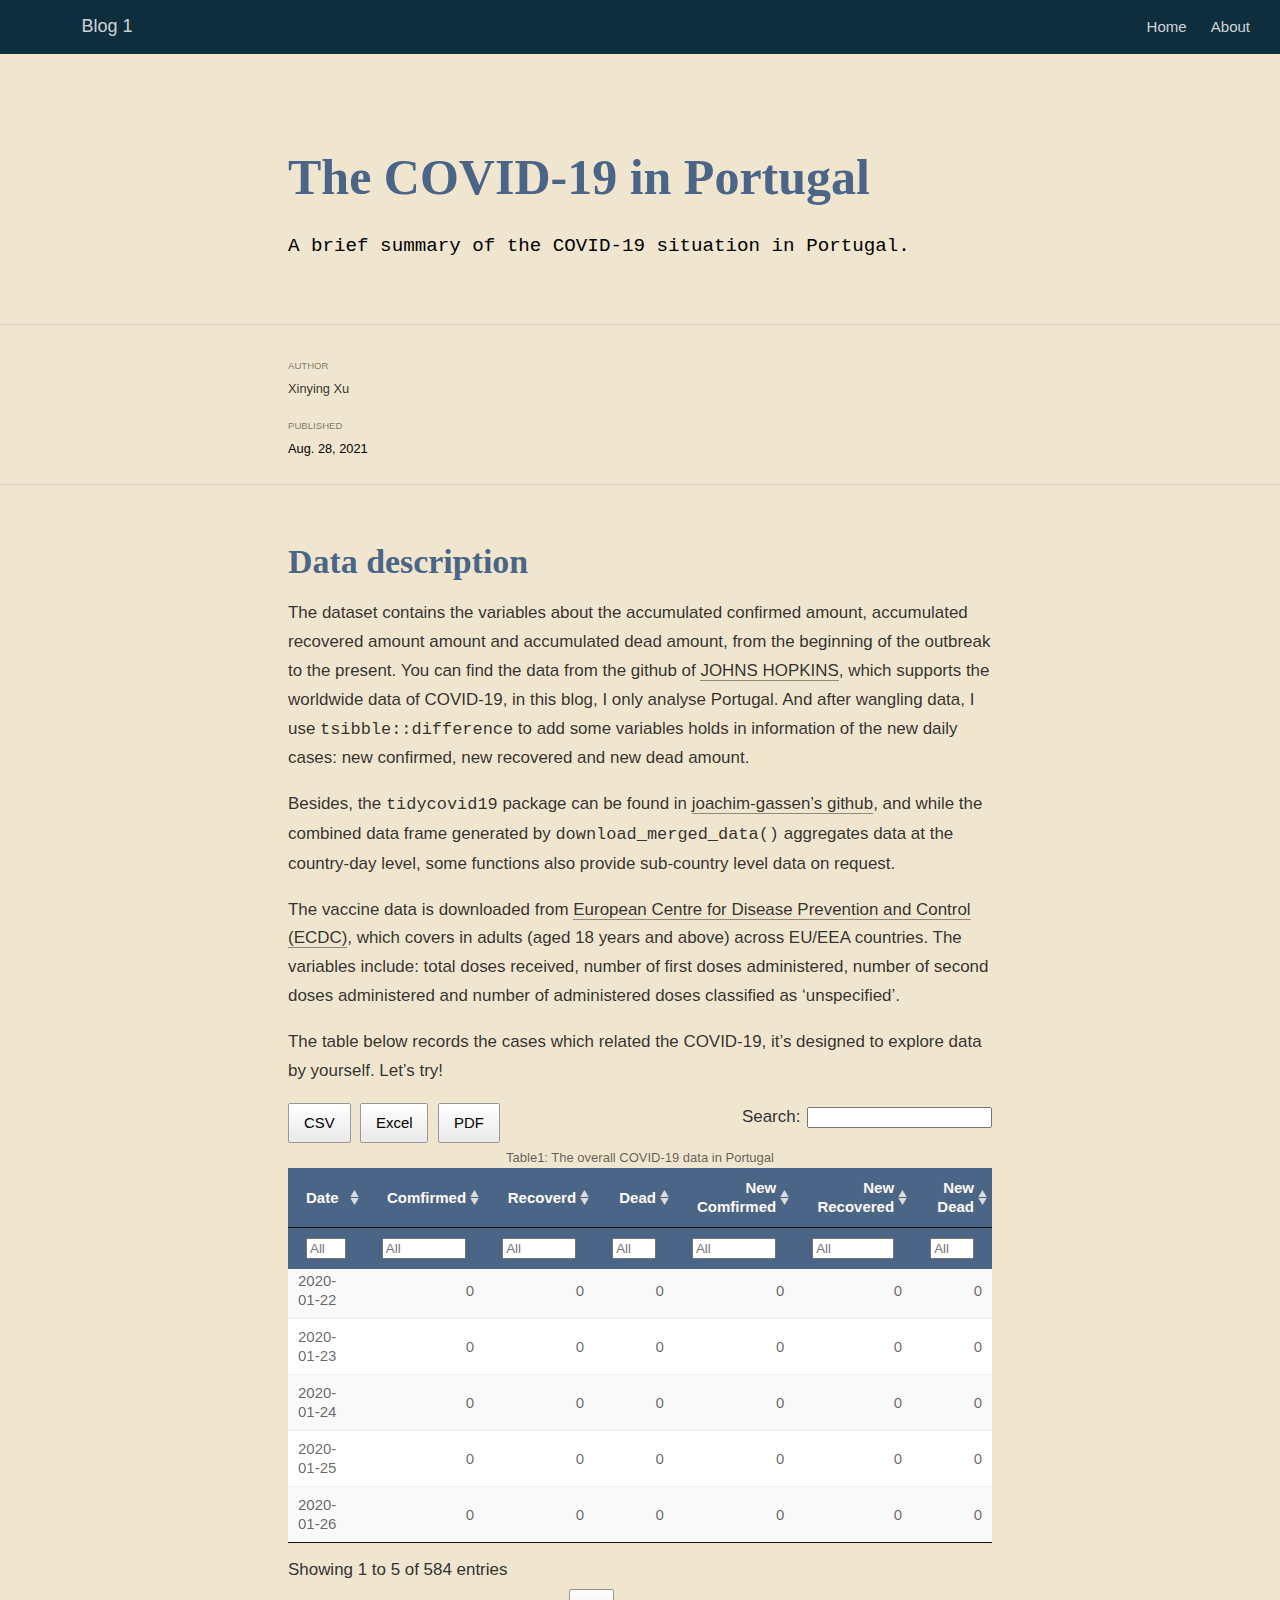
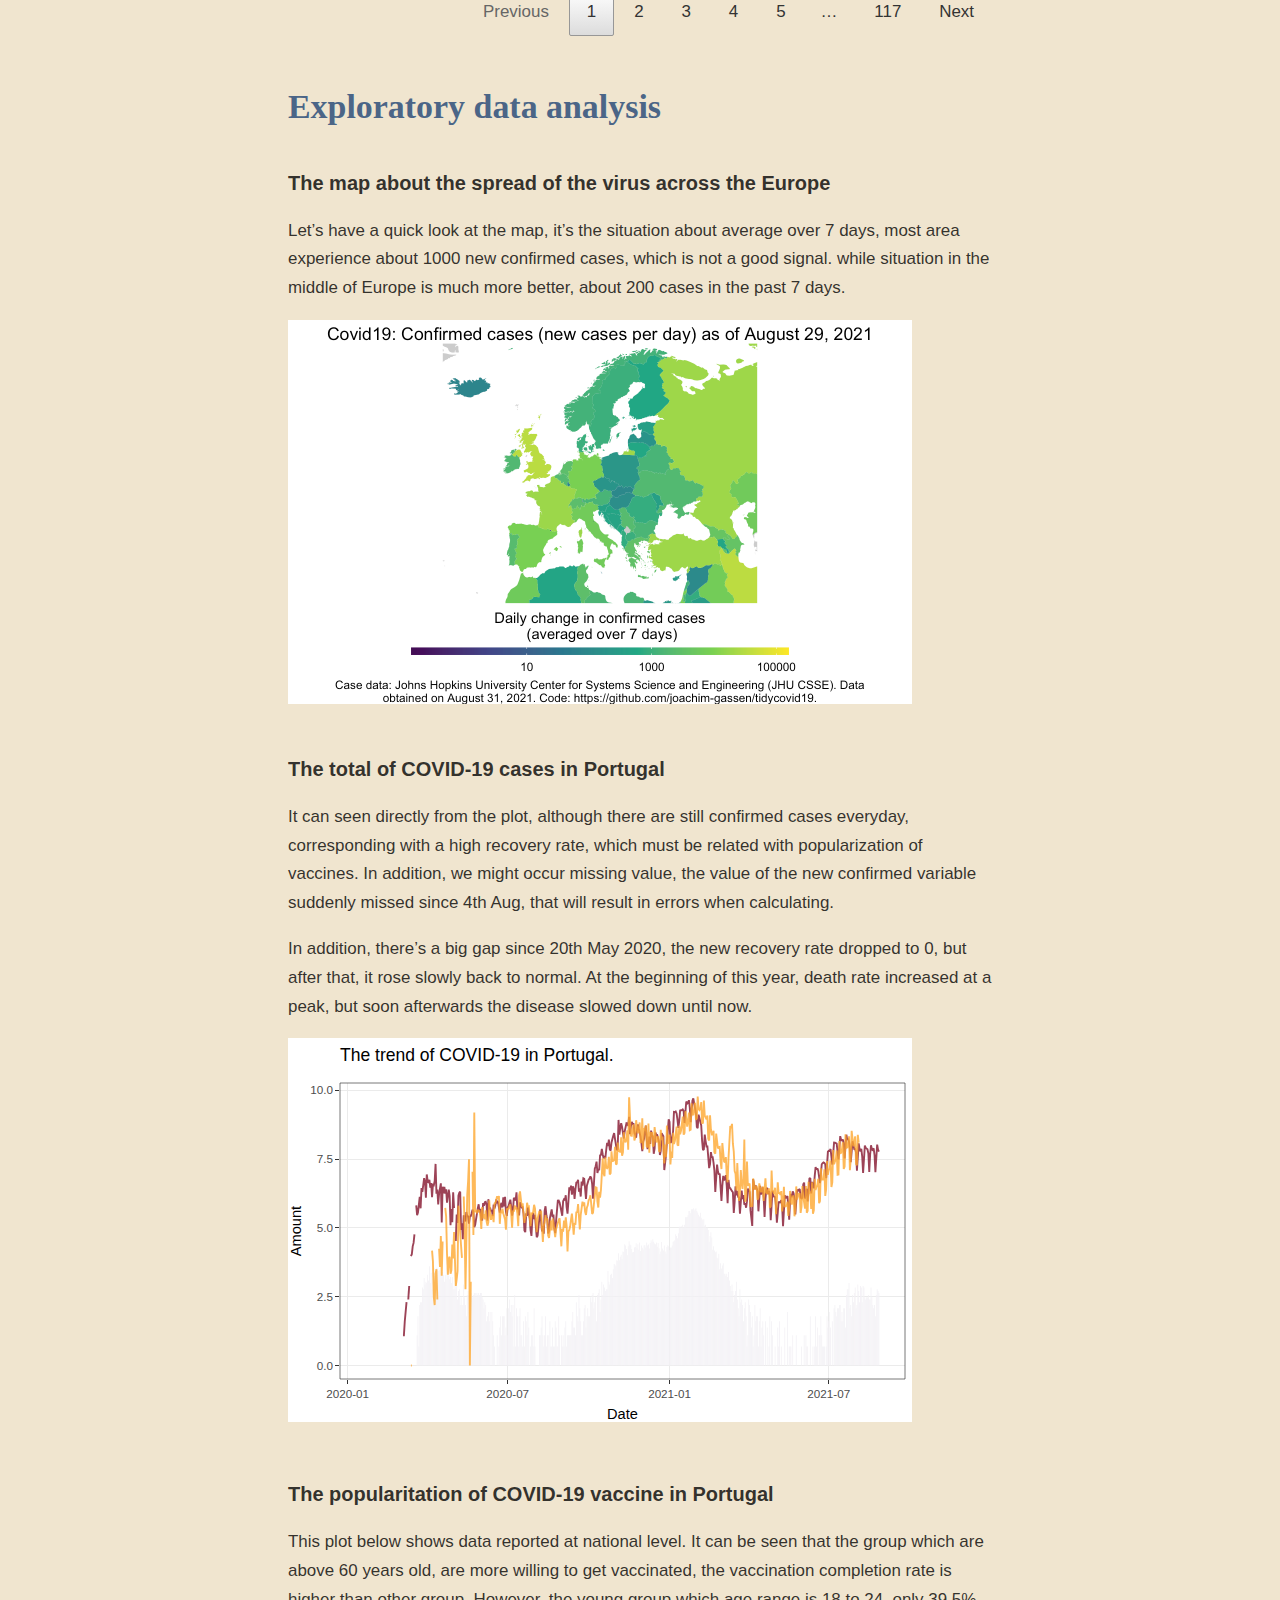
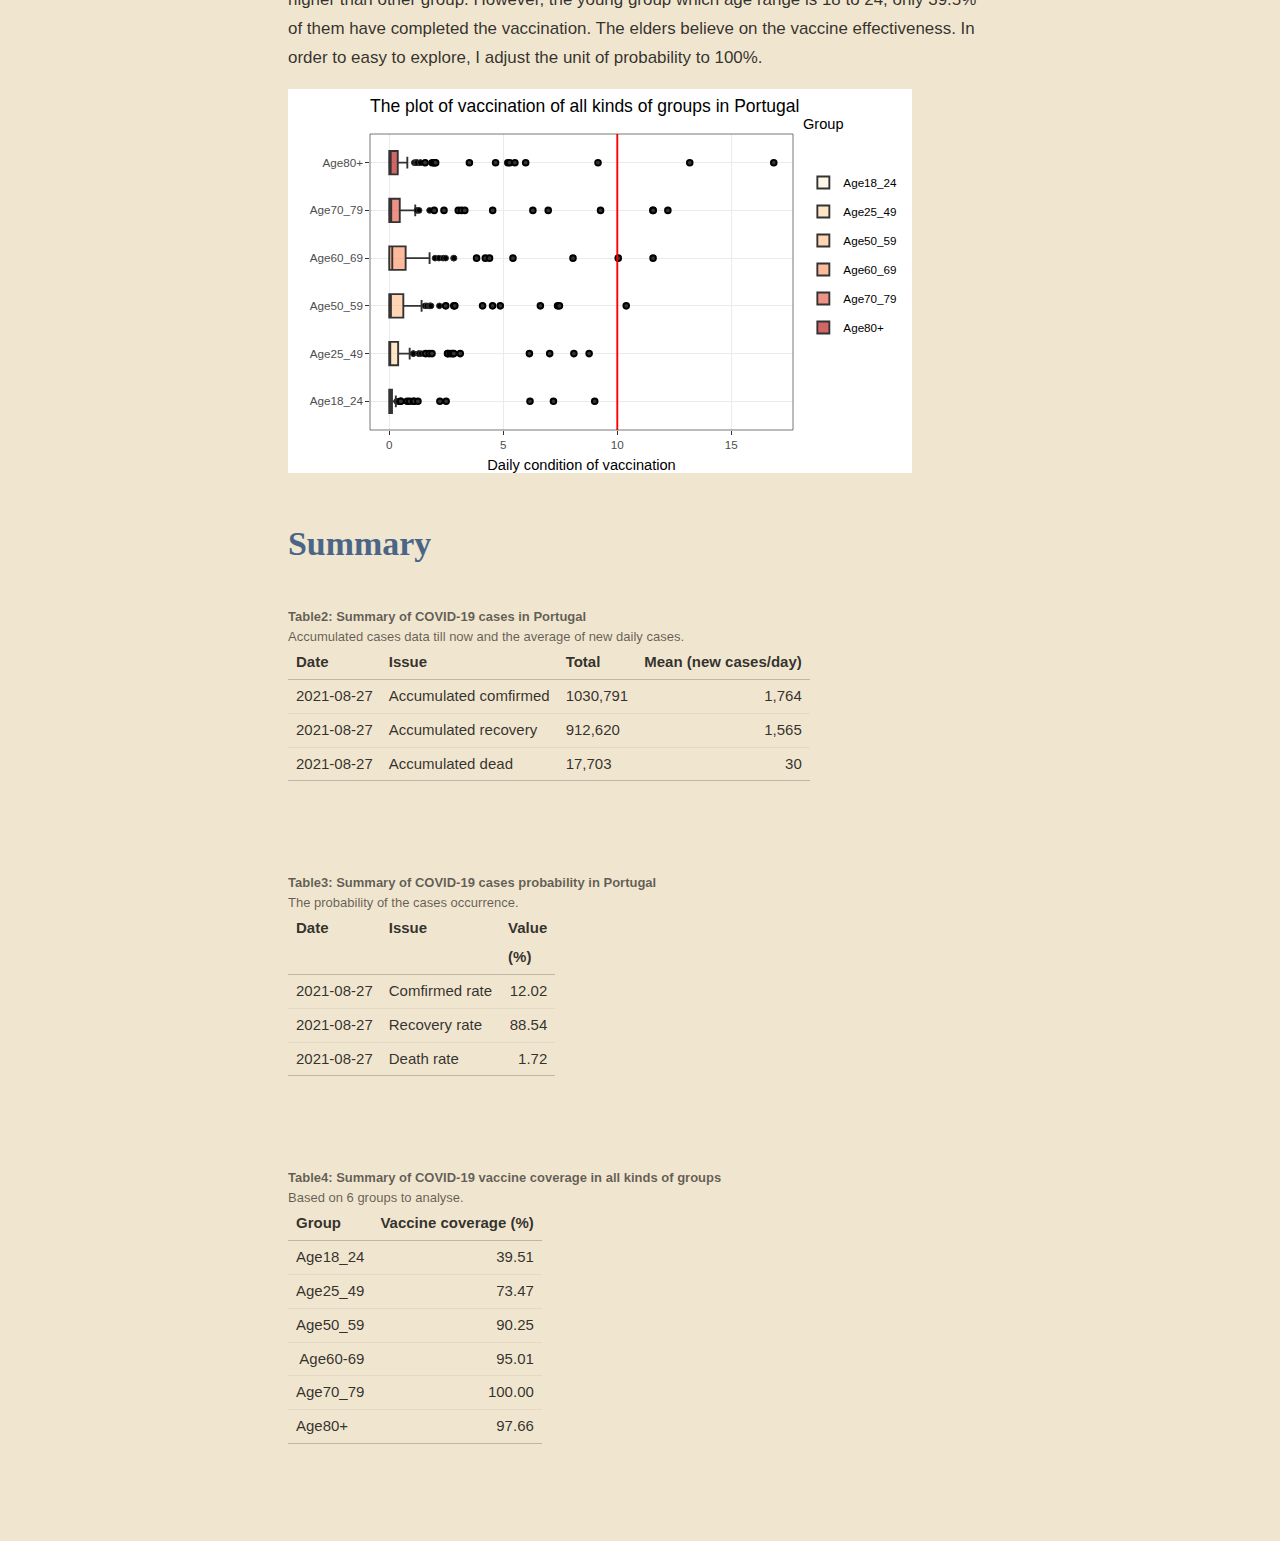
==== commit 7747fdfb: "Edit numeric tables" ====
--- a/docs/posts/2021-08-28-the-condition-of-covid-19-in-portugal/index.html
+++ b/docs/posts/2021-08-28-the-condition-of-covid-19-in-portugal/index.html
@@ -2165,8 +2165,8 @@
 
 </div>
 <div class="layout-chunk" data-layout="l-body">
-<div id="htmlwidget-9c3ed26f8f91fcde3c38" style="width:100%;height:auto;" class="datatables html-widget"></div>
-<script type="application/json" data-for="htmlwidget-9c3ed26f8f91fcde3c38">{"x":{"filter":"top","filterHTML":"<tr>\n  <td data-type=\"date\" style=\"vertical-align: top;\">\n    <div class=\"form-group has-feedback\" style=\"margin-bottom: auto;\">\n      <input type=\"search\" placeholder=\"All\" class=\"form-control\" style=\"width: 100%;\"/>\n      <span class=\"glyphicon glyphicon-remove-circle form-control-feedback\"><\/span>\n    <\/div>\n    <div style=\"display: none; position: absolute; width: 200px;\">\n      <div data-min=\"1579651200000\" data-max=\"1630022400000\"><\/div>\n      <span style=\"float: left;\"><\/span>\n      <span style=\"float: right;\"><\/span>\n    <\/div>\n  <\/td>\n  <td data-type=\"number\" style=\"vertical-align: top;\">\n    <div class=\"form-group has-feedback\" style=\"margin-bottom: auto;\">\n      <input type=\"search\" placeholder=\"All\" class=\"form-control\" style=\"width: 100%;\"/>\n      <span class=\"glyphicon glyphicon-remove-circle form-control-feedback\"><\/span>\n    <\/div>\n    <div style=\"display: none; position: absolute; width: 200px;\">\n      <div data-min=\"0\" data-max=\"1030791\"><\/div>\n      <span style=\"float: left;\"><\/span>\n      <span style=\"float: right;\"><\/span>\n    <\/div>\n  <\/td>\n  <td data-type=\"number\" style=\"vertical-align: top;\">\n    <div class=\"form-group has-feedback\" style=\"margin-bottom: auto;\">\n      <input type=\"search\" placeholder=\"All\" class=\"form-control\" style=\"width: 100%;\"/>\n      <span class=\"glyphicon glyphicon-remove-circle form-control-feedback\"><\/span>\n    <\/div>\n    <div style=\"display: none; position: absolute; width: 200px;\">\n      <div data-min=\"0\" data-max=\"912620\"><\/div>\n      <span style=\"float: left;\"><\/span>\n      <span style=\"float: right;\"><\/span>\n    <\/div>\n  <\/td>\n  <td data-type=\"number\" style=\"vertical-align: top;\">\n    <div class=\"form-group has-feedback\" style=\"margin-bottom: auto;\">\n      <input type=\"search\" placeholder=\"All\" class=\"form-control\" style=\"width: 100%;\"/>\n      <span class=\"glyphicon glyphicon-remove-circle form-control-feedback\"><\/span>\n    <\/div>\n    <div style=\"display: none; position: absolute; width: 200px;\">\n      <div data-min=\"0\" data-max=\"17703\"><\/div>\n      <span style=\"float: left;\"><\/span>\n      <span style=\"float: right;\"><\/span>\n    <\/div>\n  <\/td>\n  <td data-type=\"number\" style=\"vertical-align: top;\">\n    <div class=\"form-group has-feedback\" style=\"margin-bottom: auto;\">\n      <input type=\"search\" placeholder=\"All\" class=\"form-control\" style=\"width: 100%;\"/>\n      <span class=\"glyphicon glyphicon-remove-circle form-control-feedback\"><\/span>\n    <\/div>\n    <div style=\"display: none; position: absolute; width: 200px;\">\n      <div data-min=\"-161\" data-max=\"16432\"><\/div>\n      <span style=\"float: left;\"><\/span>\n      <span style=\"float: right;\"><\/span>\n    <\/div>\n  <\/td>\n  <td data-type=\"number\" style=\"vertical-align: top;\">\n    <div class=\"form-group has-feedback\" style=\"margin-bottom: auto;\">\n      <input type=\"search\" placeholder=\"All\" class=\"form-control\" style=\"width: 100%;\"/>\n      <span class=\"glyphicon glyphicon-remove-circle form-control-feedback\"><\/span>\n    <\/div>\n    <div style=\"display: none; position: absolute; width: 200px;\">\n      <div data-min=\"-912620\" data-max=\"17572\"><\/div>\n      <span style=\"float: left;\"><\/span>\n      <span style=\"float: right;\"><\/span>\n    <\/div>\n  <\/td>\n  <td data-type=\"number\" style=\"vertical-align: top;\">\n    <div class=\"form-group has-feedback\" style=\"margin-bottom: auto;\">\n      <input type=\"search\" placeholder=\"All\" class=\"form-control\" style=\"width: 100%;\"/>\n      <span class=\"glyphicon glyphicon-remove-circle form-control-feedback\"><\/span>\n    <\/div>\n    <div style=\"display: none; position: absolute; width: 200px;\">\n      <div data-min=\"0\" data-max=\"303\"><\/div>\n      <span style=\"float: left;\"><\/span>\n      <span style=\"float: right;\"><\/span>\n    <\/div>\n  <\/td>\n<\/tr>","extensions":["Buttons"],"caption":"<caption>Table1: The overall COVID-19 data in Portugal<\/caption>","data":[["2020-01-22","2020-01-23","2020-01-24","2020-01-25","2020-01-26","2020-01-27","2020-01-28","2020-01-29","2020-01-30","2020-01-31","2020-02-01","2020-02-02","2020-02-03","2020-02-04","2020-02-05","2020-02-06","2020-02-07","2020-02-08","2020-02-09","2020-02-10","2020-02-11","2020-02-12","2020-02-13","2020-02-14","2020-02-15","2020-02-16","2020-02-17","2020-02-18","2020-02-19","2020-02-20","2020-02-21","2020-02-22","2020-02-23","2020-02-24","2020-02-25","2020-02-26","2020-02-27","2020-02-28","2020-02-29","2020-03-01","2020-03-02","2020-03-03","2020-03-04","2020-03-05","2020-03-06","2020-03-07","2020-03-08","2020-03-09","2020-03-10","2020-03-11","2020-03-12","2020-03-13","2020-03-14","2020-03-15","2020-03-16","2020-03-17","2020-03-18","2020-03-19","2020-03-20","2020-03-21","2020-03-22","2020-03-23","2020-03-24","2020-03-25","2020-03-26","2020-03-27","2020-03-28","2020-03-29","2020-03-30","2020-03-31","2020-04-01","2020-04-02","2020-04-03","2020-04-04","2020-04-05","2020-04-06","2020-04-07","2020-04-08","2020-04-09","2020-04-10","2020-04-11","2020-04-12","2020-04-13","2020-04-14","2020-04-15","2020-04-16","2020-04-17","2020-04-18","2020-04-19","2020-04-20","2020-04-21","2020-04-22","2020-04-23","2020-04-24","2020-04-25","2020-04-26","2020-04-27","2020-04-28","2020-04-29","2020-04-30","2020-05-01","2020-05-02","2020-05-03","2020-05-04","2020-05-05","2020-05-06","2020-05-07","2020-05-08","2020-05-09","2020-05-10","2020-05-11","2020-05-12","2020-05-13","2020-05-14","2020-05-15","2020-05-16","2020-05-17","2020-05-18","2020-05-19","2020-05-20","2020-05-21","2020-05-22","2020-05-23","2020-05-24","2020-05-25","2020-05-26","2020-05-27","2020-05-28","2020-05-29","2020-05-30","2020-05-31","2020-06-01","2020-06-02","2020-06-03","2020-06-04","2020-06-05","2020-06-06","2020-06-07","2020-06-08","2020-06-09","2020-06-10","2020-06-11","2020-06-12","2020-06-13","2020-06-14","2020-06-15","2020-06-16","2020-06-17","2020-06-18","2020-06-19","2020-06-20","2020-06-21","2020-06-22","2020-06-23","2020-06-24","2020-06-25","2020-06-26","2020-06-27","2020-06-28","2020-06-29","2020-06-30","2020-07-01","2020-07-02","2020-07-03","2020-07-04","2020-07-05","2020-07-06","2020-07-07","2020-07-08","2020-07-09","2020-07-10","2020-07-11","2020-07-12","2020-07-13","2020-07-14","2020-07-15","2020-07-16","2020-07-17","2020-07-18","2020-07-19","2020-07-20","2020-07-21","2020-07-22","2020-07-23","2020-07-24","2020-07-25","2020-07-26","2020-07-27","2020-07-28","2020-07-29","2020-07-30","2020-07-31","2020-08-01","2020-08-02","2020-08-03","2020-08-04","2020-08-05","2020-08-06","2020-08-07","2020-08-08","2020-08-09","2020-08-10","2020-08-11","2020-08-12","2020-08-13","2020-08-14","2020-08-15","2020-08-16","2020-08-17","2020-08-18","2020-08-19","2020-08-20","2020-08-21","2020-08-22","2020-08-23","2020-08-24","2020-08-25","2020-08-26","2020-08-27","2020-08-28","2020-08-29","2020-08-30","2020-08-31","2020-09-01","2020-09-02","2020-09-03","2020-09-04","2020-09-05","2020-09-06","2020-09-07","2020-09-08","2020-09-09","2020-09-10","2020-09-11","2020-09-12","2020-09-13","2020-09-14","2020-09-15","2020-09-16","2020-09-17","2020-09-18","2020-09-19","2020-09-20","2020-09-21","2020-09-22","2020-09-23","2020-09-24","2020-09-25","2020-09-26","2020-09-27","2020-09-28","2020-09-29","2020-09-30","2020-10-01","2020-10-02","2020-10-03","2020-10-04","2020-10-05","2020-10-06","2020-10-07","2020-10-08","2020-10-09","2020-10-10","2020-10-11","2020-10-12","2020-10-13","2020-10-14","2020-10-15","2020-10-16","2020-10-17","2020-10-18","2020-10-19","2020-10-20","2020-10-21","2020-10-22","2020-10-23","2020-10-24","2020-10-25","2020-10-26","2020-10-27","2020-10-28","2020-10-29","2020-10-30","2020-10-31","2020-11-01","2020-11-02","2020-11-03","2020-11-04","2020-11-05","2020-11-06","2020-11-07","2020-11-08","2020-11-09","2020-11-10","2020-11-11","2020-11-12","2020-11-13","2020-11-14","2020-11-15","2020-11-16","2020-11-17","2020-11-18","2020-11-19","2020-11-20","2020-11-21","2020-11-22","2020-11-23","2020-11-24","2020-11-25","2020-11-26","2020-11-27","2020-11-28","2020-11-29","2020-11-30","2020-12-01","2020-12-02","2020-12-03","2020-12-04","2020-12-05","2020-12-06","2020-12-07","2020-12-08","2020-12-09","2020-12-10","2020-12-11","2020-12-12","2020-12-13","2020-12-14","2020-12-15","2020-12-16","2020-12-17","2020-12-18","2020-12-19","2020-12-20","2020-12-21","2020-12-22","2020-12-23","2020-12-24","2020-12-25","2020-12-26","2020-12-27","2020-12-28","2020-12-29","2020-12-30","2020-12-31","2021-01-01","2021-01-02","2021-01-03","2021-01-04","2021-01-05","2021-01-06","2021-01-07","2021-01-08","2021-01-09","2021-01-10","2021-01-11","2021-01-12","2021-01-13","2021-01-14","2021-01-15","2021-01-16","2021-01-17","2021-01-18","2021-01-19","2021-01-20","2021-01-21","2021-01-22","2021-01-23","2021-01-24","2021-01-25","2021-01-26","2021-01-27","2021-01-28","2021-01-29","2021-01-30","2021-01-31","2021-02-01","2021-02-02","2021-02-03","2021-02-04","2021-02-05","2021-02-06","2021-02-07","2021-02-08","2021-02-09","2021-02-10","2021-02-11","2021-02-12","2021-02-13","2021-02-14","2021-02-15","2021-02-16","2021-02-17","2021-02-18","2021-02-19","2021-02-20","2021-02-21","2021-02-22","2021-02-23","2021-02-24","2021-02-25","2021-02-26","2021-02-27","2021-02-28","2021-03-01","2021-03-02","2021-03-03","2021-03-04","2021-03-05","2021-03-06","2021-03-07","2021-03-08","2021-03-09","2021-03-10","2021-03-11","2021-03-12","2021-03-13","2021-03-14","2021-03-15","2021-03-16","2021-03-17","2021-03-18","2021-03-19","2021-03-20","2021-03-21","2021-03-22","2021-03-23","2021-03-24","2021-03-25","2021-03-26","2021-03-27","2021-03-28","2021-03-29","2021-03-30","2021-03-31","2021-04-01","2021-04-02","2021-04-03","2021-04-04","2021-04-05","2021-04-06","2021-04-07","2021-04-08","2021-04-09","2021-04-10","2021-04-11","2021-04-12","2021-04-13","2021-04-14","2021-04-15","2021-04-16","2021-04-17","2021-04-18","2021-04-19","2021-04-20","2021-04-21","2021-04-22","2021-04-23","2021-04-24","2021-04-25","2021-04-26","2021-04-27","2021-04-28","2021-04-29","2021-04-30","2021-05-01","2021-05-02","2021-05-03","2021-05-04","2021-05-05","2021-05-06","2021-05-07","2021-05-08","2021-05-09","2021-05-10","2021-05-11","2021-05-12","2021-05-13","2021-05-14","2021-05-15","2021-05-16","2021-05-17","2021-05-18","2021-05-19","2021-05-20","2021-05-21","2021-05-22","2021-05-23","2021-05-24","2021-05-25","2021-05-26","2021-05-27","2021-05-28","2021-05-29","2021-05-30","2021-05-31","2021-06-01","2021-06-02","2021-06-03","2021-06-04","2021-06-05","2021-06-06","2021-06-07","2021-06-08","2021-06-09","2021-06-10","2021-06-11","2021-06-12","2021-06-13","2021-06-14","2021-06-15","2021-06-16","2021-06-17","2021-06-18","2021-06-19","2021-06-20","2021-06-21","2021-06-22","2021-06-23","2021-06-24","2021-06-25","2021-06-26","2021-06-27","2021-06-28","2021-06-29","2021-06-30","2021-07-01","2021-07-02","2021-07-03","2021-07-04","2021-07-05","2021-07-06","2021-07-07","2021-07-08","2021-07-09","2021-07-10","2021-07-11","2021-07-12","2021-07-13","2021-07-14","2021-07-15","2021-07-16","2021-07-17","2021-07-18","2021-07-19","2021-07-20","2021-07-21","2021-07-22","2021-07-23","2021-07-24","2021-07-25","2021-07-26","2021-07-27","2021-07-28","2021-07-29","2021-07-30","2021-07-31","2021-08-01","2021-08-02","2021-08-03","2021-08-04","2021-08-05","2021-08-06","2021-08-07","2021-08-08","2021-08-09","2021-08-10","2021-08-11","2021-08-12","2021-08-13","2021-08-14","2021-08-15","2021-08-16","2021-08-17","2021-08-18","2021-08-19","2021-08-20","2021-08-21","2021-08-22","2021-08-23","2021-08-24","2021-08-25","2021-08-26","2021-08-27"],[0,0,0,0,0,0,0,0,0,0,0,0,0,0,0,0,0,0,0,0,0,0,0,0,0,0,0,0,0,0,0,0,0,0,0,0,0,0,0,0,2,2,5,8,13,20,30,30,41,59,59,112,169,245,331,448,448,785,1020,1280,1600,2060,2362,2995,3544,4268,5170,5962,6408,7443,8251,9034,9886,10524,11278,11730,12442,13141,13956,15472,15987,16585,16934,17448,18091,18841,19022,19685,20206,20863,21379,21982,22353,22797,23392,23864,24027,24322,24505,25045,25351,25190,25282,25524,25702,26182,26715,27268,27406,27581,27679,27913,28132,28319,28583,28810,29036,29209,29432,29660,29912,30200,30471,30623,30788,31007,31292,31596,31946,32203,32500,32700,32895,33261,33592,33969,34351,34693,34885,35306,35600,35910,36180,36463,36690,37036,37336,37672,38089,38464,38841,39133,39392,39737,40104,40415,40866,41189,41646,41912,42141,42454,42782,43156,43569,43897,44129,44416,44859,45277,45679,46221,46512,46818,47051,47426,47765,48077,48390,48636,48771,48898,49150,49379,49692,49955,50164,50299,50410,50613,50868,51072,51310,51463,51569,51681,51848,52061,52351,52537,52668,52825,52945,53223,53548,53783,53981,54102,54234,54448,54701,54992,55211,55452,55597,55720,55912,56274,56673,57074,57448,57768,58012,58243,58633,59051,59457,59943,60258,60507,60895,61541,62126,62813,63310,63983,64596,65021,65626,66396,67176,68025,68577,69200,69663,70465,71156,72055,72939,73604,74029,74717,75542,76396,77284,78247,79151,79885,80312,81256,82534,83928,85574,86664,87913,89121,91193,93294,95902,98055,99911,101860,103736,106271,109541,112440,116109,118686,121133,124432,128392,132616,137272,141279,144341,146847,149443,156940,161350,166900,173540,179324,183420,187237,192172,198011,204664,211266,217301,225672,230124,236015,243009,249498,255970,260758,264802,268721,274011,280394,285838,290706,294799,298061,300462,303846,307618,312553,318640,322474,325071,327976,332073,335207,340287,344700,348744,350938,353576,358296,362616,366952,370787,374121,376220,378656,383258,387636,391782,392996,394573,396666,400002,406051,413678,420629,423870,427254,431623,436579,446606,456533,466709,476187,483689,489293,496552,507108,517806,528469,539416,549801,556503,566958,581605,595149,609136,624469,636190,643113,653878,668951,685383,698583,711018,720516,726321,731861,740944,748858,755774,761906,765414,767919,770502,774889,778369,781223,784079,785756,787059,788561,790885,792829,794769,796339,797525,798074,799106,800586,801746,802773,803844,804562,804956,805647,806626,807456,808405,809412,810094,810459,811306,811948,812575,813152,813716,814257,814513,814897,815570,816055,816623,817080,817530,817778,818212,818787,819210,819698,820042,820407,820716,821104,821722,822314,822862,823142,823335,823494,824368,825031,825633,826327,826928,827494,827765,828173,828857,829358,829911,830560,831001,831221,831645,832255,832891,833397,833964,834442,834638,834991,835563,836033,836493,836947,837277,837457,837715,838102,838475,838852,839258,839582,839740,840008,840493,840929,841379,841848,842182,842381,842767,843278,843729,844288,844811,845224,845465,845840,846434,847006,847604,848213,848658,849093,849538,850262,851031,851461,852034,852646,853034,853632,854522,855432,855951,856740,857447,858072,859045,860395,861628,862926,864109,865050,865806,866826,868323,869879,871483,873051,874547,875449,877195,879557,882006,884442,887047,889088,890571,892741,896026,899295,902489,905651,907974,909756,912406,916559,920200,923747,927424,930685,932540,935246,939622,943244,947038,950434,953059,954669,956985,960437,963446,966041,968631,970937,972127,974203,977406,979987,982364,984985,986967,988061,990293,993241,995949,998547,1001118,1003335,1004470,1006588,1009571,1012125,1014632,1017308,1019420,1020546,1022807,1025869,1028421,1030791],[0,0,0,0,0,0,0,0,0,0,0,0,0,0,0,0,0,0,0,0,0,0,0,0,0,0,0,0,0,0,0,0,0,0,0,0,0,0,0,0,0,0,0,0,0,0,0,0,0,0,0,1,2,2,3,3,3,3,5,5,5,5,22,22,43,43,43,43,43,43,43,68,68,75,75,140,184,196,205,233,266,277,277,347,383,493,519,610,610,610,917,1143,1201,1228,1277,1329,1357,1389,1470,1519,1647,1671,1689,1712,1743,2076,2258,2422,2499,2549,2549,3013,3182,3198,3328,3822,4636,6430,6431,6452,6452,7590,7705,17549,17822,18096,18349,18637,18911,19186,19409,19552,19869,20079,20323,20526,20807,20995,21156,21339,21742,22002,22200,22438,22669,22852,23212,23580,24010,24477,24906,25376,25548,25829,26083,26382,26633,26864,27066,27205,27505,27798,28097,28424,28772,29017,29166,29445,29714,30049,30350,30655,30907,31065,31550,32110,32476,32790,33153,33369,33547,33769,33999,34369,34687,35010,35217,35375,35626,35875,36140,36483,36783,36984,37111,37318,37565,37840,38087,38364,38511,38600,38760,38940,39177,39374,39585,39697,39800,39936,40129,40264,40473,40652,40774,40880,41021,41184,41357,41556,41766,41885,41961,42104,42233,42427,42576,42793,42953,43016,43146,43284,43441,43644,43894,44069,44185,44362,44528,44794,45053,45404,45596,45736,45974,46290,46676,47003,47380,47647,47884,48193,48530,48937,49359,49845,50207,50454,50712,51037,51517,52164,52803,53187,53498,54047,54493,55081,56066,57919,59000,59966,61898,63238,64531,65880,67842,68877,69956,72344,74001,75702,77449,80280,81771,83294,86589,88946,91453,93754,97747,99781,102083,106878,110353,113689,117382,122517,125066,142155,149445,153702,157924,163000,169379,172919,176827,184233,189356,193944,199446,206275,209534,212942,220877,223446,229018,234038,240203,243055,245843,252428,254700,259548,263648,268453,271322,274277,280038,283719,287028,290690,294814,297233,299603,304825,308446,312533,315126,316671,319746,321682,327794,331016,334276,338668,340150,342535,344419,349110,352225,355701,360181,366080,369108,372056,378084,382544,387607,394065,402542,406929,411589,421871,428364,434237,441556,451324,456491,461757,475485,484753,493699,504886,518900,526411,534384,551956,563174,573934,585276,599593,606166,612921,628078,636859,645122,652739,661525,665316,668854,677719,683061,687462,691866,696916,699222,701409,705976,709054,711713,714493,717313,718977,720235,723465,725399,727053,728659,730601,731567,732346,734218,738179,744196,749770,756259,759417,761788,762961,764019,764599,766170,766924,767319,767874,769086,769838,770448,771339,775007,775391,775849,777503,778210,778912,779655,779973,780322,780643,781537,782294,782895,783523,784208,784618,785063,785809,786469,787011,787607,788274,788669,789216,790118,790650,791171,791751,792377,792685,793011,794205,794781,795326,795838,796477,796721,797124,797901,798414,798952,799442,800007,800277,800645,801306,801621,801961,802285,802671,802900,803191,803759,804176,804522,804984,805466,805692,805979,806648,807065,807532,808047,808557,808813,809135,809813,810271,810659,810959,811640,811897,812174,812964,813489,814023,814318,815094,815342,815622,816503,817092,817754,818440,819324,819688,820081,821374,822234,823103,823960,825209,825684,826292,827969,828990,830224,831479,833197,833852,834624,837135,838642,840297,842024,844497,845516,846544,850034,852269,854537,857108,860449,861707,863089,867540,870243,873008,876240,880368,881570,883372,888423,891687,894555,897886,902014,903514,904962,909330,912620,0,0,0,0,0,0,0,0,0,0,0,0,0,0,0,0,0,0,0,0,0,0,0],[0,0,0,0,0,0,0,0,0,0,0,0,0,0,0,0,0,0,0,0,0,0,0,0,0,0,0,0,0,0,0,0,0,0,0,0,0,0,0,0,0,0,0,0,0,0,0,0,0,0,0,0,0,0,0,1,2,3,6,12,14,23,33,43,60,76,100,119,140,160,187,209,246,266,295,311,345,380,409,435,470,504,535,567,599,629,657,687,714,735,762,785,820,854,880,903,928,948,973,989,1007,1023,1043,1063,1074,1089,1105,1114,1126,1135,1144,1163,1175,1184,1190,1203,1218,1231,1247,1263,1277,1289,1302,1316,1330,1342,1356,1369,1383,1396,1410,1424,1436,1447,1455,1465,1474,1479,1485,1492,1497,1504,1505,1512,1517,1520,1522,1523,1524,1527,1528,1530,1534,1540,1543,1549,1555,1561,1564,1568,1576,1579,1587,1598,1605,1614,1620,1629,1631,1644,1646,1654,1660,1662,1668,1676,1679,1682,1684,1689,1691,1697,1702,1705,1712,1716,1717,1719,1722,1725,1727,1735,1737,1738,1738,1739,1740,1743,1746,1750,1756,1759,1761,1764,1770,1772,1775,1778,1779,1784,1786,1788,1792,1794,1796,1801,1805,1807,1809,1815,1818,1819,1822,1824,1827,1829,1833,1838,1840,1843,1846,1849,1852,1855,1860,1867,1871,1875,1878,1888,1894,1899,1912,1920,1925,1928,1931,1936,1944,1953,1957,1963,1971,1977,1983,1995,2005,2018,2032,2040,2050,2062,2067,2080,2094,2110,2117,2128,2149,2162,2181,2198,2213,2229,2245,2276,2297,2316,2343,2371,2395,2428,2468,2507,2544,2590,2635,2694,2740,2792,2848,2896,2959,3021,3103,3181,3250,3305,3381,3472,3553,3632,3701,3762,3824,3897,3971,4056,4127,4209,4276,4363,4427,4505,4577,4645,4724,4803,4876,4963,5041,5122,5192,5278,5373,5461,5559,5649,5733,5815,5902,5977,6063,6134,6191,6254,6343,6413,6478,6556,6619,6677,6751,6830,6906,6972,7045,7118,7196,7286,7377,7472,7590,7701,7803,7925,8080,8236,8384,8543,8709,8861,9028,9246,9465,9686,9920,10194,10469,10721,11012,11305,11608,11886,12179,12482,12757,13017,13257,13482,13740,13954,14158,14354,14557,14718,14885,15034,15183,15321,15411,15522,15649,15754,15821,15897,15962,16023,16086,16136,16185,16243,16276,16317,16351,16389,16430,16458,16486,16512,16540,16565,16595,16617,16635,16650,16669,16684,16694,16707,16722,16743,16754,16762,16768,16784,16794,16805,16814,16819,16827,16837,16843,16845,16848,16859,16868,16875,16879,16885,16887,16890,16899,16904,16910,16916,16918,16923,16931,16933,16937,16942,16945,16946,16951,16952,16956,16957,16959,16965,16965,16970,16973,16974,16974,16976,16977,16977,16981,16983,16988,16989,16991,16992,16993,16994,16998,16999,16999,17006,17007,17009,17011,17013,17014,17017,17017,17017,17018,17021,17022,17022,17023,17023,17023,17025,17025,17026,17029,17029,17032,17034,17036,17037,17037,17043,17044,17045,17047,17047,17049,17055,17057,17061,17062,17065,17068,17074,17077,17079,17081,17083,17084,17086,17092,17096,17101,17108,17112,17112,17117,17118,17126,17135,17142,17148,17156,17164,17173,17182,17187,17194,17199,17207,17215,17219,17232,17248,17264,17284,17292,17301,17307,17320,17330,17344,17361,17369,17378,17397,17412,17422,17440,17457,17467,17485,17502,17514,17525,17537,17549,17562,17573,17584,17601,17613,17622,17630,17639,17645,17658,17674,17689,17703],[0,0,0,0,0,0,0,0,0,0,0,0,0,0,0,0,0,0,0,0,0,0,0,0,0,0,0,0,0,0,0,0,0,0,0,0,0,0,0,0,2,0,3,3,5,7,10,0,11,18,0,53,57,76,86,117,0,337,235,260,320,460,302,633,549,724,902,792,446,1035,808,783,852,638,754,452,712,699,815,1516,515,598,349,514,643,750,181,663,521,657,516,603,371,444,595,472,163,295,183,540,306,-161,92,242,178,480,533,553,138,175,98,234,219,187,264,227,226,173,223,228,252,288,271,152,165,219,285,304,350,257,297,200,195,366,331,377,382,342,192,421,294,310,270,283,227,346,300,336,417,375,377,292,259,345,367,311,451,323,457,266,229,313,328,374,413,328,232,287,443,418,402,542,291,306,233,375,339,312,313,246,135,127,252,229,313,263,209,135,111,203,255,204,238,153,106,112,167,213,290,186,131,157,120,278,325,235,198,121,132,214,253,291,219,241,145,123,192,362,399,401,374,320,244,231,390,418,406,486,315,249,388,646,585,687,497,673,613,425,605,770,780,849,552,623,463,802,691,899,884,665,425,688,825,854,888,963,904,734,427,944,1278,1394,1646,1090,1249,1208,2072,2101,2608,2153,1856,1949,1876,2535,3270,2899,3669,2577,2447,3299,3960,4224,4656,4007,3062,2506,2596,7497,4410,5550,6640,5784,4096,3817,4935,5839,6653,6602,6035,8371,4452,5891,6994,6489,6472,4788,4044,3919,5290,6383,5444,4868,4093,3262,2401,3384,3772,4935,6087,3834,2597,2905,4097,3134,5080,4413,4044,2194,2638,4720,4320,4336,3835,3334,2099,2436,4602,4378,4146,1214,1577,2093,3336,6049,7627,6951,3241,3384,4369,4956,10027,9927,10176,9478,7502,5604,7259,10556,10698,10663,10947,10385,6702,10455,14647,13544,13987,15333,11721,6923,10765,15073,16432,13200,12435,9498,5805,5540,9083,7914,6916,6132,3508,2505,2583,4387,3480,2854,2856,1677,1303,1502,2324,1944,1940,1570,1186,549,1032,1480,1160,1027,1071,718,394,691,979,830,949,1007,682,365,847,642,627,577,564,541,256,384,673,485,568,457,450,248,434,575,423,488,344,365,309,388,618,592,548,280,193,159,874,663,602,694,601,566,271,408,684,501,553,649,441,220,424,610,636,506,567,478,196,353,572,470,460,454,330,180,258,387,373,377,406,324,158,268,485,436,450,469,334,199,386,511,451,559,523,413,241,375,594,572,598,609,445,435,445,724,769,430,573,612,388,598,890,910,519,789,707,625,973,1350,1233,1298,1183,941,756,1020,1497,1556,1604,1568,1496,902,1746,2362,2449,2436,2605,2041,1483,2170,3285,3269,3194,3162,2323,1782,2650,4153,3641,3547,3677,3261,1855,2706,4376,3622,3794,3396,2625,1610,2316,3452,3009,2595,2590,2306,1190,2076,3203,2581,2377,2621,1982,1094,2232,2948,2708,2598,2571,2217,1135,2118,2983,2554,2507,2676,2112,1126,2261,3062,2552,2370],[0,0,0,0,0,0,0,0,0,0,0,0,0,0,0,0,0,0,0,0,0,0,0,0,0,0,0,0,0,0,0,0,0,0,0,0,0,0,0,0,0,0,0,0,0,0,0,0,0,0,0,1,1,0,1,0,0,0,2,0,0,0,17,0,21,0,0,0,0,0,0,25,0,7,0,65,44,12,9,28,33,11,0,70,36,110,26,91,0,0,307,226,58,27,49,52,28,32,81,49,128,24,18,23,31,333,182,164,77,50,0,464,169,16,130,494,814,1794,1,21,0,1138,115,9844,273,274,253,288,274,275,223,143,317,210,244,203,281,188,161,183,403,260,198,238,231,183,360,368,430,467,429,470,172,281,254,299,251,231,202,139,300,293,299,327,348,245,149,279,269,335,301,305,252,158,485,560,366,314,363,216,178,222,230,370,318,323,207,158,251,249,265,343,300,201,127,207,247,275,247,277,147,89,160,180,237,197,211,112,103,136,193,135,209,179,122,106,141,163,173,199,210,119,76,143,129,194,149,217,160,63,130,138,157,203,250,175,116,177,166,266,259,351,192,140,238,316,386,327,377,267,237,309,337,407,422,486,362,247,258,325,480,647,639,384,311,549,446,588,985,1853,1081,966,1932,1340,1293,1349,1962,1035,1079,2388,1657,1701,1747,2831,1491,1523,3295,2357,2507,2301,3993,2034,2302,4795,3475,3336,3693,5135,2549,17089,7290,4257,4222,5076,6379,3540,3908,7406,5123,4588,5502,6829,3259,3408,7935,2569,5572,5020,6165,2852,2788,6585,2272,4848,4100,4805,2869,2955,5761,3681,3309,3662,4124,2419,2370,5222,3621,4087,2593,1545,3075,1936,6112,3222,3260,4392,1482,2385,1884,4691,3115,3476,4480,5899,3028,2948,6028,4460,5063,6458,8477,4387,4660,10282,6493,5873,7319,9768,5167,5266,13728,9268,8946,11187,14014,7511,7973,17572,11218,10760,11342,14317,6573,6755,15157,8781,8263,7617,8786,3791,3538,8865,5342,4401,4404,5050,2306,2187,4567,3078,2659,2780,2820,1664,1258,3230,1934,1654,1606,1942,966,779,1872,3961,6017,5574,6489,3158,2371,1173,1058,580,1571,754,395,555,1212,752,610,891,3668,384,458,1654,707,702,743,318,349,321,894,757,601,628,685,410,445,746,660,542,596,667,395,547,902,532,521,580,626,308,326,1194,576,545,512,639,244,403,777,513,538,490,565,270,368,661,315,340,324,386,229,291,568,417,346,462,482,226,287,669,417,467,515,510,256,322,678,458,388,300,681,257,277,790,525,534,295,776,248,280,881,589,662,686,884,364,393,1293,860,869,857,1249,475,608,1677,1021,1234,1255,1718,655,772,2511,1507,1655,1727,2473,1019,1028,3490,2235,2268,2571,3341,1258,1382,4451,2703,2765,3232,4128,1202,1802,5051,3264,2868,3331,4128,1500,1448,4368,3290,-912620,0,0,0,0,0,0,0,0,0,0,0,0,0,0,0,0,0,0,0,0,0,0],[0,0,0,0,0,0,0,0,0,0,0,0,0,0,0,0,0,0,0,0,0,0,0,0,0,0,0,0,0,0,0,0,0,0,0,0,0,0,0,0,0,0,0,0,0,0,0,0,0,0,0,0,0,0,0,1,1,1,3,6,2,9,10,10,17,16,24,19,21,20,27,22,37,20,29,16,34,35,29,26,35,34,31,32,32,30,28,30,27,21,27,23,35,34,26,23,25,20,25,16,18,16,20,20,11,15,16,9,12,9,9,19,12,9,6,13,15,13,16,16,14,12,13,14,14,12,14,13,14,13,14,14,12,11,8,10,9,5,6,7,5,7,1,7,5,3,2,1,1,3,1,2,4,6,3,6,6,6,3,4,8,3,8,11,7,9,6,9,2,13,2,8,6,2,6,8,3,3,2,5,2,6,5,3,7,4,1,2,3,3,2,8,2,1,0,1,1,3,3,4,6,3,2,3,6,2,3,3,1,5,2,2,4,2,2,5,4,2,2,6,3,1,3,2,3,2,4,5,2,3,3,3,3,3,5,7,4,4,3,10,6,5,13,8,5,3,3,5,8,9,4,6,8,6,6,12,10,13,14,8,10,12,5,13,14,16,7,11,21,13,19,17,15,16,16,31,21,19,27,28,24,33,40,39,37,46,45,59,46,52,56,48,63,62,82,78,69,55,76,91,81,79,69,61,62,73,74,85,71,82,67,87,64,78,72,68,79,79,73,87,78,81,70,86,95,88,98,90,84,82,87,75,86,71,57,63,89,70,65,78,63,58,74,79,76,66,73,73,78,90,91,95,118,111,102,122,155,156,148,159,166,152,167,218,219,221,234,274,275,252,291,293,303,278,293,303,275,260,240,225,258,214,204,196,203,161,167,149,149,138,90,111,127,105,67,76,65,61,63,50,49,58,33,41,34,38,41,28,28,26,28,25,30,22,18,15,19,15,10,13,15,21,11,8,6,16,10,11,9,5,8,10,6,2,3,11,9,7,4,6,2,3,9,5,6,6,2,5,8,2,4,5,3,1,5,1,4,1,2,6,0,5,3,1,0,2,1,0,4,2,5,1,2,1,1,1,4,1,0,7,1,2,2,2,1,3,0,0,1,3,1,0,1,0,0,2,0,1,3,0,3,2,2,1,0,6,1,1,2,0,2,6,2,4,1,3,3,6,3,2,2,2,1,2,6,4,5,7,4,0,5,1,8,9,7,6,8,8,9,9,5,7,5,8,8,4,13,16,16,20,8,9,6,13,10,14,17,8,9,19,15,10,18,17,10,18,17,12,11,12,12,13,11,11,17,12,9,8,9,6,13,16,15,14]],"container":"<table class=\"stripe hover\">\n  <thead>\n    <tr>\n      <th>Date<\/th>\n      <th>Comfirmed<\/th>\n      <th>Recoverd<\/th>\n      <th>Dead<\/th>\n      <th>New Comfirmed<\/th>\n      <th>New Recovered<\/th>\n      <th>New Dead<\/th>\n    <\/tr>\n  <\/thead>\n<\/table>","options":{"pageLength":5,"initComplete":"function(settings, json) {\n$(this.api().table().header()).css({'background-color': '#4B6587',\n                            'color': '#FDFAF6'});\n}","dom":"Bfrtip","buttons":["csv","excel","pdf"],"columnDefs":[{"className":"dt-right","targets":[1,2,3,4,5,6]}],"order":[],"autoWidth":false,"orderClasses":false,"orderCellsTop":true,"lengthMenu":[5,10,25,50,100]}},"evals":["options.initComplete"],"jsHooks":[]}</script>
+<div id="htmlwidget-ed81e41928e4c30bbf17" style="width:100%;height:auto;" class="datatables html-widget"></div>
+<script type="application/json" data-for="htmlwidget-ed81e41928e4c30bbf17">{"x":{"filter":"top","filterHTML":"<tr>\n  <td data-type=\"date\" style=\"vertical-align: top;\">\n    <div class=\"form-group has-feedback\" style=\"margin-bottom: auto;\">\n      <input type=\"search\" placeholder=\"All\" class=\"form-control\" style=\"width: 100%;\"/>\n      <span class=\"glyphicon glyphicon-remove-circle form-control-feedback\"><\/span>\n    <\/div>\n    <div style=\"display: none; position: absolute; width: 200px;\">\n      <div data-min=\"1579651200000\" data-max=\"1630022400000\"><\/div>\n      <span style=\"float: left;\"><\/span>\n      <span style=\"float: right;\"><\/span>\n    <\/div>\n  <\/td>\n  <td data-type=\"number\" style=\"vertical-align: top;\">\n    <div class=\"form-group has-feedback\" style=\"margin-bottom: auto;\">\n      <input type=\"search\" placeholder=\"All\" class=\"form-control\" style=\"width: 100%;\"/>\n      <span class=\"glyphicon glyphicon-remove-circle form-control-feedback\"><\/span>\n    <\/div>\n    <div style=\"display: none; position: absolute; width: 200px;\">\n      <div data-min=\"0\" data-max=\"1030791\"><\/div>\n      <span style=\"float: left;\"><\/span>\n      <span style=\"float: right;\"><\/span>\n    <\/div>\n  <\/td>\n  <td data-type=\"number\" style=\"vertical-align: top;\">\n    <div class=\"form-group has-feedback\" style=\"margin-bottom: auto;\">\n      <input type=\"search\" placeholder=\"All\" class=\"form-control\" style=\"width: 100%;\"/>\n      <span class=\"glyphicon glyphicon-remove-circle form-control-feedback\"><\/span>\n    <\/div>\n    <div style=\"display: none; position: absolute; width: 200px;\">\n      <div data-min=\"0\" data-max=\"912620\"><\/div>\n      <span style=\"float: left;\"><\/span>\n      <span style=\"float: right;\"><\/span>\n    <\/div>\n  <\/td>\n  <td data-type=\"number\" style=\"vertical-align: top;\">\n    <div class=\"form-group has-feedback\" style=\"margin-bottom: auto;\">\n      <input type=\"search\" placeholder=\"All\" class=\"form-control\" style=\"width: 100%;\"/>\n      <span class=\"glyphicon glyphicon-remove-circle form-control-feedback\"><\/span>\n    <\/div>\n    <div style=\"display: none; position: absolute; width: 200px;\">\n      <div data-min=\"0\" data-max=\"17703\"><\/div>\n      <span style=\"float: left;\"><\/span>\n      <span style=\"float: right;\"><\/span>\n    <\/div>\n  <\/td>\n  <td data-type=\"number\" style=\"vertical-align: top;\">\n    <div class=\"form-group has-feedback\" style=\"margin-bottom: auto;\">\n      <input type=\"search\" placeholder=\"All\" class=\"form-control\" style=\"width: 100%;\"/>\n      <span class=\"glyphicon glyphicon-remove-circle form-control-feedback\"><\/span>\n    <\/div>\n    <div style=\"display: none; position: absolute; width: 200px;\">\n      <div data-min=\"-161\" data-max=\"16432\"><\/div>\n      <span style=\"float: left;\"><\/span>\n      <span style=\"float: right;\"><\/span>\n    <\/div>\n  <\/td>\n  <td data-type=\"number\" style=\"vertical-align: top;\">\n    <div class=\"form-group has-feedback\" style=\"margin-bottom: auto;\">\n      <input type=\"search\" placeholder=\"All\" class=\"form-control\" style=\"width: 100%;\"/>\n      <span class=\"glyphicon glyphicon-remove-circle form-control-feedback\"><\/span>\n    <\/div>\n    <div style=\"display: none; position: absolute; width: 200px;\">\n      <div data-min=\"-912620\" data-max=\"17572\"><\/div>\n      <span style=\"float: left;\"><\/span>\n      <span style=\"float: right;\"><\/span>\n    <\/div>\n  <\/td>\n  <td data-type=\"number\" style=\"vertical-align: top;\">\n    <div class=\"form-group has-feedback\" style=\"margin-bottom: auto;\">\n      <input type=\"search\" placeholder=\"All\" class=\"form-control\" style=\"width: 100%;\"/>\n      <span class=\"glyphicon glyphicon-remove-circle form-control-feedback\"><\/span>\n    <\/div>\n    <div style=\"display: none; position: absolute; width: 200px;\">\n      <div data-min=\"0\" data-max=\"303\"><\/div>\n      <span style=\"float: left;\"><\/span>\n      <span style=\"float: right;\"><\/span>\n    <\/div>\n  <\/td>\n<\/tr>","extensions":["Buttons"],"caption":"<caption>Table1: The overall COVID-19 data in Portugal<\/caption>","data":[["2020-01-22","2020-01-23","2020-01-24","2020-01-25","2020-01-26","2020-01-27","2020-01-28","2020-01-29","2020-01-30","2020-01-31","2020-02-01","2020-02-02","2020-02-03","2020-02-04","2020-02-05","2020-02-06","2020-02-07","2020-02-08","2020-02-09","2020-02-10","2020-02-11","2020-02-12","2020-02-13","2020-02-14","2020-02-15","2020-02-16","2020-02-17","2020-02-18","2020-02-19","2020-02-20","2020-02-21","2020-02-22","2020-02-23","2020-02-24","2020-02-25","2020-02-26","2020-02-27","2020-02-28","2020-02-29","2020-03-01","2020-03-02","2020-03-03","2020-03-04","2020-03-05","2020-03-06","2020-03-07","2020-03-08","2020-03-09","2020-03-10","2020-03-11","2020-03-12","2020-03-13","2020-03-14","2020-03-15","2020-03-16","2020-03-17","2020-03-18","2020-03-19","2020-03-20","2020-03-21","2020-03-22","2020-03-23","2020-03-24","2020-03-25","2020-03-26","2020-03-27","2020-03-28","2020-03-29","2020-03-30","2020-03-31","2020-04-01","2020-04-02","2020-04-03","2020-04-04","2020-04-05","2020-04-06","2020-04-07","2020-04-08","2020-04-09","2020-04-10","2020-04-11","2020-04-12","2020-04-13","2020-04-14","2020-04-15","2020-04-16","2020-04-17","2020-04-18","2020-04-19","2020-04-20","2020-04-21","2020-04-22","2020-04-23","2020-04-24","2020-04-25","2020-04-26","2020-04-27","2020-04-28","2020-04-29","2020-04-30","2020-05-01","2020-05-02","2020-05-03","2020-05-04","2020-05-05","2020-05-06","2020-05-07","2020-05-08","2020-05-09","2020-05-10","2020-05-11","2020-05-12","2020-05-13","2020-05-14","2020-05-15","2020-05-16","2020-05-17","2020-05-18","2020-05-19","2020-05-20","2020-05-21","2020-05-22","2020-05-23","2020-05-24","2020-05-25","2020-05-26","2020-05-27","2020-05-28","2020-05-29","2020-05-30","2020-05-31","2020-06-01","2020-06-02","2020-06-03","2020-06-04","2020-06-05","2020-06-06","2020-06-07","2020-06-08","2020-06-09","2020-06-10","2020-06-11","2020-06-12","2020-06-13","2020-06-14","2020-06-15","2020-06-16","2020-06-17","2020-06-18","2020-06-19","2020-06-20","2020-06-21","2020-06-22","2020-06-23","2020-06-24","2020-06-25","2020-06-26","2020-06-27","2020-06-28","2020-06-29","2020-06-30","2020-07-01","2020-07-02","2020-07-03","2020-07-04","2020-07-05","2020-07-06","2020-07-07","2020-07-08","2020-07-09","2020-07-10","2020-07-11","2020-07-12","2020-07-13","2020-07-14","2020-07-15","2020-07-16","2020-07-17","2020-07-18","2020-07-19","2020-07-20","2020-07-21","2020-07-22","2020-07-23","2020-07-24","2020-07-25","2020-07-26","2020-07-27","2020-07-28","2020-07-29","2020-07-30","2020-07-31","2020-08-01","2020-08-02","2020-08-03","2020-08-04","2020-08-05","2020-08-06","2020-08-07","2020-08-08","2020-08-09","2020-08-10","2020-08-11","2020-08-12","2020-08-13","2020-08-14","2020-08-15","2020-08-16","2020-08-17","2020-08-18","2020-08-19","2020-08-20","2020-08-21","2020-08-22","2020-08-23","2020-08-24","2020-08-25","2020-08-26","2020-08-27","2020-08-28","2020-08-29","2020-08-30","2020-08-31","2020-09-01","2020-09-02","2020-09-03","2020-09-04","2020-09-05","2020-09-06","2020-09-07","2020-09-08","2020-09-09","2020-09-10","2020-09-11","2020-09-12","2020-09-13","2020-09-14","2020-09-15","2020-09-16","2020-09-17","2020-09-18","2020-09-19","2020-09-20","2020-09-21","2020-09-22","2020-09-23","2020-09-24","2020-09-25","2020-09-26","2020-09-27","2020-09-28","2020-09-29","2020-09-30","2020-10-01","2020-10-02","2020-10-03","2020-10-04","2020-10-05","2020-10-06","2020-10-07","2020-10-08","2020-10-09","2020-10-10","2020-10-11","2020-10-12","2020-10-13","2020-10-14","2020-10-15","2020-10-16","2020-10-17","2020-10-18","2020-10-19","2020-10-20","2020-10-21","2020-10-22","2020-10-23","2020-10-24","2020-10-25","2020-10-26","2020-10-27","2020-10-28","2020-10-29","2020-10-30","2020-10-31","2020-11-01","2020-11-02","2020-11-03","2020-11-04","2020-11-05","2020-11-06","2020-11-07","2020-11-08","2020-11-09","2020-11-10","2020-11-11","2020-11-12","2020-11-13","2020-11-14","2020-11-15","2020-11-16","2020-11-17","2020-11-18","2020-11-19","2020-11-20","2020-11-21","2020-11-22","2020-11-23","2020-11-24","2020-11-25","2020-11-26","2020-11-27","2020-11-28","2020-11-29","2020-11-30","2020-12-01","2020-12-02","2020-12-03","2020-12-04","2020-12-05","2020-12-06","2020-12-07","2020-12-08","2020-12-09","2020-12-10","2020-12-11","2020-12-12","2020-12-13","2020-12-14","2020-12-15","2020-12-16","2020-12-17","2020-12-18","2020-12-19","2020-12-20","2020-12-21","2020-12-22","2020-12-23","2020-12-24","2020-12-25","2020-12-26","2020-12-27","2020-12-28","2020-12-29","2020-12-30","2020-12-31","2021-01-01","2021-01-02","2021-01-03","2021-01-04","2021-01-05","2021-01-06","2021-01-07","2021-01-08","2021-01-09","2021-01-10","2021-01-11","2021-01-12","2021-01-13","2021-01-14","2021-01-15","2021-01-16","2021-01-17","2021-01-18","2021-01-19","2021-01-20","2021-01-21","2021-01-22","2021-01-23","2021-01-24","2021-01-25","2021-01-26","2021-01-27","2021-01-28","2021-01-29","2021-01-30","2021-01-31","2021-02-01","2021-02-02","2021-02-03","2021-02-04","2021-02-05","2021-02-06","2021-02-07","2021-02-08","2021-02-09","2021-02-10","2021-02-11","2021-02-12","2021-02-13","2021-02-14","2021-02-15","2021-02-16","2021-02-17","2021-02-18","2021-02-19","2021-02-20","2021-02-21","2021-02-22","2021-02-23","2021-02-24","2021-02-25","2021-02-26","2021-02-27","2021-02-28","2021-03-01","2021-03-02","2021-03-03","2021-03-04","2021-03-05","2021-03-06","2021-03-07","2021-03-08","2021-03-09","2021-03-10","2021-03-11","2021-03-12","2021-03-13","2021-03-14","2021-03-15","2021-03-16","2021-03-17","2021-03-18","2021-03-19","2021-03-20","2021-03-21","2021-03-22","2021-03-23","2021-03-24","2021-03-25","2021-03-26","2021-03-27","2021-03-28","2021-03-29","2021-03-30","2021-03-31","2021-04-01","2021-04-02","2021-04-03","2021-04-04","2021-04-05","2021-04-06","2021-04-07","2021-04-08","2021-04-09","2021-04-10","2021-04-11","2021-04-12","2021-04-13","2021-04-14","2021-04-15","2021-04-16","2021-04-17","2021-04-18","2021-04-19","2021-04-20","2021-04-21","2021-04-22","2021-04-23","2021-04-24","2021-04-25","2021-04-26","2021-04-27","2021-04-28","2021-04-29","2021-04-30","2021-05-01","2021-05-02","2021-05-03","2021-05-04","2021-05-05","2021-05-06","2021-05-07","2021-05-08","2021-05-09","2021-05-10","2021-05-11","2021-05-12","2021-05-13","2021-05-14","2021-05-15","2021-05-16","2021-05-17","2021-05-18","2021-05-19","2021-05-20","2021-05-21","2021-05-22","2021-05-23","2021-05-24","2021-05-25","2021-05-26","2021-05-27","2021-05-28","2021-05-29","2021-05-30","2021-05-31","2021-06-01","2021-06-02","2021-06-03","2021-06-04","2021-06-05","2021-06-06","2021-06-07","2021-06-08","2021-06-09","2021-06-10","2021-06-11","2021-06-12","2021-06-13","2021-06-14","2021-06-15","2021-06-16","2021-06-17","2021-06-18","2021-06-19","2021-06-20","2021-06-21","2021-06-22","2021-06-23","2021-06-24","2021-06-25","2021-06-26","2021-06-27","2021-06-28","2021-06-29","2021-06-30","2021-07-01","2021-07-02","2021-07-03","2021-07-04","2021-07-05","2021-07-06","2021-07-07","2021-07-08","2021-07-09","2021-07-10","2021-07-11","2021-07-12","2021-07-13","2021-07-14","2021-07-15","2021-07-16","2021-07-17","2021-07-18","2021-07-19","2021-07-20","2021-07-21","2021-07-22","2021-07-23","2021-07-24","2021-07-25","2021-07-26","2021-07-27","2021-07-28","2021-07-29","2021-07-30","2021-07-31","2021-08-01","2021-08-02","2021-08-03","2021-08-04","2021-08-05","2021-08-06","2021-08-07","2021-08-08","2021-08-09","2021-08-10","2021-08-11","2021-08-12","2021-08-13","2021-08-14","2021-08-15","2021-08-16","2021-08-17","2021-08-18","2021-08-19","2021-08-20","2021-08-21","2021-08-22","2021-08-23","2021-08-24","2021-08-25","2021-08-26","2021-08-27"],[0,0,0,0,0,0,0,0,0,0,0,0,0,0,0,0,0,0,0,0,0,0,0,0,0,0,0,0,0,0,0,0,0,0,0,0,0,0,0,0,2,2,5,8,13,20,30,30,41,59,59,112,169,245,331,448,448,785,1020,1280,1600,2060,2362,2995,3544,4268,5170,5962,6408,7443,8251,9034,9886,10524,11278,11730,12442,13141,13956,15472,15987,16585,16934,17448,18091,18841,19022,19685,20206,20863,21379,21982,22353,22797,23392,23864,24027,24322,24505,25045,25351,25190,25282,25524,25702,26182,26715,27268,27406,27581,27679,27913,28132,28319,28583,28810,29036,29209,29432,29660,29912,30200,30471,30623,30788,31007,31292,31596,31946,32203,32500,32700,32895,33261,33592,33969,34351,34693,34885,35306,35600,35910,36180,36463,36690,37036,37336,37672,38089,38464,38841,39133,39392,39737,40104,40415,40866,41189,41646,41912,42141,42454,42782,43156,43569,43897,44129,44416,44859,45277,45679,46221,46512,46818,47051,47426,47765,48077,48390,48636,48771,48898,49150,49379,49692,49955,50164,50299,50410,50613,50868,51072,51310,51463,51569,51681,51848,52061,52351,52537,52668,52825,52945,53223,53548,53783,53981,54102,54234,54448,54701,54992,55211,55452,55597,55720,55912,56274,56673,57074,57448,57768,58012,58243,58633,59051,59457,59943,60258,60507,60895,61541,62126,62813,63310,63983,64596,65021,65626,66396,67176,68025,68577,69200,69663,70465,71156,72055,72939,73604,74029,74717,75542,76396,77284,78247,79151,79885,80312,81256,82534,83928,85574,86664,87913,89121,91193,93294,95902,98055,99911,101860,103736,106271,109541,112440,116109,118686,121133,124432,128392,132616,137272,141279,144341,146847,149443,156940,161350,166900,173540,179324,183420,187237,192172,198011,204664,211266,217301,225672,230124,236015,243009,249498,255970,260758,264802,268721,274011,280394,285838,290706,294799,298061,300462,303846,307618,312553,318640,322474,325071,327976,332073,335207,340287,344700,348744,350938,353576,358296,362616,366952,370787,374121,376220,378656,383258,387636,391782,392996,394573,396666,400002,406051,413678,420629,423870,427254,431623,436579,446606,456533,466709,476187,483689,489293,496552,507108,517806,528469,539416,549801,556503,566958,581605,595149,609136,624469,636190,643113,653878,668951,685383,698583,711018,720516,726321,731861,740944,748858,755774,761906,765414,767919,770502,774889,778369,781223,784079,785756,787059,788561,790885,792829,794769,796339,797525,798074,799106,800586,801746,802773,803844,804562,804956,805647,806626,807456,808405,809412,810094,810459,811306,811948,812575,813152,813716,814257,814513,814897,815570,816055,816623,817080,817530,817778,818212,818787,819210,819698,820042,820407,820716,821104,821722,822314,822862,823142,823335,823494,824368,825031,825633,826327,826928,827494,827765,828173,828857,829358,829911,830560,831001,831221,831645,832255,832891,833397,833964,834442,834638,834991,835563,836033,836493,836947,837277,837457,837715,838102,838475,838852,839258,839582,839740,840008,840493,840929,841379,841848,842182,842381,842767,843278,843729,844288,844811,845224,845465,845840,846434,847006,847604,848213,848658,849093,849538,850262,851031,851461,852034,852646,853034,853632,854522,855432,855951,856740,857447,858072,859045,860395,861628,862926,864109,865050,865806,866826,868323,869879,871483,873051,874547,875449,877195,879557,882006,884442,887047,889088,890571,892741,896026,899295,902489,905651,907974,909756,912406,916559,920200,923747,927424,930685,932540,935246,939622,943244,947038,950434,953059,954669,956985,960437,963446,966041,968631,970937,972127,974203,977406,979987,982364,984985,986967,988061,990293,993241,995949,998547,1001118,1003335,1004470,1006588,1009571,1012125,1014632,1017308,1019420,1020546,1022807,1025869,1028421,1030791],[0,0,0,0,0,0,0,0,0,0,0,0,0,0,0,0,0,0,0,0,0,0,0,0,0,0,0,0,0,0,0,0,0,0,0,0,0,0,0,0,0,0,0,0,0,0,0,0,0,0,0,1,2,2,3,3,3,3,5,5,5,5,22,22,43,43,43,43,43,43,43,68,68,75,75,140,184,196,205,233,266,277,277,347,383,493,519,610,610,610,917,1143,1201,1228,1277,1329,1357,1389,1470,1519,1647,1671,1689,1712,1743,2076,2258,2422,2499,2549,2549,3013,3182,3198,3328,3822,4636,6430,6431,6452,6452,7590,7705,17549,17822,18096,18349,18637,18911,19186,19409,19552,19869,20079,20323,20526,20807,20995,21156,21339,21742,22002,22200,22438,22669,22852,23212,23580,24010,24477,24906,25376,25548,25829,26083,26382,26633,26864,27066,27205,27505,27798,28097,28424,28772,29017,29166,29445,29714,30049,30350,30655,30907,31065,31550,32110,32476,32790,33153,33369,33547,33769,33999,34369,34687,35010,35217,35375,35626,35875,36140,36483,36783,36984,37111,37318,37565,37840,38087,38364,38511,38600,38760,38940,39177,39374,39585,39697,39800,39936,40129,40264,40473,40652,40774,40880,41021,41184,41357,41556,41766,41885,41961,42104,42233,42427,42576,42793,42953,43016,43146,43284,43441,43644,43894,44069,44185,44362,44528,44794,45053,45404,45596,45736,45974,46290,46676,47003,47380,47647,47884,48193,48530,48937,49359,49845,50207,50454,50712,51037,51517,52164,52803,53187,53498,54047,54493,55081,56066,57919,59000,59966,61898,63238,64531,65880,67842,68877,69956,72344,74001,75702,77449,80280,81771,83294,86589,88946,91453,93754,97747,99781,102083,106878,110353,113689,117382,122517,125066,142155,149445,153702,157924,163000,169379,172919,176827,184233,189356,193944,199446,206275,209534,212942,220877,223446,229018,234038,240203,243055,245843,252428,254700,259548,263648,268453,271322,274277,280038,283719,287028,290690,294814,297233,299603,304825,308446,312533,315126,316671,319746,321682,327794,331016,334276,338668,340150,342535,344419,349110,352225,355701,360181,366080,369108,372056,378084,382544,387607,394065,402542,406929,411589,421871,428364,434237,441556,451324,456491,461757,475485,484753,493699,504886,518900,526411,534384,551956,563174,573934,585276,599593,606166,612921,628078,636859,645122,652739,661525,665316,668854,677719,683061,687462,691866,696916,699222,701409,705976,709054,711713,714493,717313,718977,720235,723465,725399,727053,728659,730601,731567,732346,734218,738179,744196,749770,756259,759417,761788,762961,764019,764599,766170,766924,767319,767874,769086,769838,770448,771339,775007,775391,775849,777503,778210,778912,779655,779973,780322,780643,781537,782294,782895,783523,784208,784618,785063,785809,786469,787011,787607,788274,788669,789216,790118,790650,791171,791751,792377,792685,793011,794205,794781,795326,795838,796477,796721,797124,797901,798414,798952,799442,800007,800277,800645,801306,801621,801961,802285,802671,802900,803191,803759,804176,804522,804984,805466,805692,805979,806648,807065,807532,808047,808557,808813,809135,809813,810271,810659,810959,811640,811897,812174,812964,813489,814023,814318,815094,815342,815622,816503,817092,817754,818440,819324,819688,820081,821374,822234,823103,823960,825209,825684,826292,827969,828990,830224,831479,833197,833852,834624,837135,838642,840297,842024,844497,845516,846544,850034,852269,854537,857108,860449,861707,863089,867540,870243,873008,876240,880368,881570,883372,888423,891687,894555,897886,902014,903514,904962,909330,912620,0,0,0,0,0,0,0,0,0,0,0,0,0,0,0,0,0,0,0,0,0,0,0],[0,0,0,0,0,0,0,0,0,0,0,0,0,0,0,0,0,0,0,0,0,0,0,0,0,0,0,0,0,0,0,0,0,0,0,0,0,0,0,0,0,0,0,0,0,0,0,0,0,0,0,0,0,0,0,1,2,3,6,12,14,23,33,43,60,76,100,119,140,160,187,209,246,266,295,311,345,380,409,435,470,504,535,567,599,629,657,687,714,735,762,785,820,854,880,903,928,948,973,989,1007,1023,1043,1063,1074,1089,1105,1114,1126,1135,1144,1163,1175,1184,1190,1203,1218,1231,1247,1263,1277,1289,1302,1316,1330,1342,1356,1369,1383,1396,1410,1424,1436,1447,1455,1465,1474,1479,1485,1492,1497,1504,1505,1512,1517,1520,1522,1523,1524,1527,1528,1530,1534,1540,1543,1549,1555,1561,1564,1568,1576,1579,1587,1598,1605,1614,1620,1629,1631,1644,1646,1654,1660,1662,1668,1676,1679,1682,1684,1689,1691,1697,1702,1705,1712,1716,1717,1719,1722,1725,1727,1735,1737,1738,1738,1739,1740,1743,1746,1750,1756,1759,1761,1764,1770,1772,1775,1778,1779,1784,1786,1788,1792,1794,1796,1801,1805,1807,1809,1815,1818,1819,1822,1824,1827,1829,1833,1838,1840,1843,1846,1849,1852,1855,1860,1867,1871,1875,1878,1888,1894,1899,1912,1920,1925,1928,1931,1936,1944,1953,1957,1963,1971,1977,1983,1995,2005,2018,2032,2040,2050,2062,2067,2080,2094,2110,2117,2128,2149,2162,2181,2198,2213,2229,2245,2276,2297,2316,2343,2371,2395,2428,2468,2507,2544,2590,2635,2694,2740,2792,2848,2896,2959,3021,3103,3181,3250,3305,3381,3472,3553,3632,3701,3762,3824,3897,3971,4056,4127,4209,4276,4363,4427,4505,4577,4645,4724,4803,4876,4963,5041,5122,5192,5278,5373,5461,5559,5649,5733,5815,5902,5977,6063,6134,6191,6254,6343,6413,6478,6556,6619,6677,6751,6830,6906,6972,7045,7118,7196,7286,7377,7472,7590,7701,7803,7925,8080,8236,8384,8543,8709,8861,9028,9246,9465,9686,9920,10194,10469,10721,11012,11305,11608,11886,12179,12482,12757,13017,13257,13482,13740,13954,14158,14354,14557,14718,14885,15034,15183,15321,15411,15522,15649,15754,15821,15897,15962,16023,16086,16136,16185,16243,16276,16317,16351,16389,16430,16458,16486,16512,16540,16565,16595,16617,16635,16650,16669,16684,16694,16707,16722,16743,16754,16762,16768,16784,16794,16805,16814,16819,16827,16837,16843,16845,16848,16859,16868,16875,16879,16885,16887,16890,16899,16904,16910,16916,16918,16923,16931,16933,16937,16942,16945,16946,16951,16952,16956,16957,16959,16965,16965,16970,16973,16974,16974,16976,16977,16977,16981,16983,16988,16989,16991,16992,16993,16994,16998,16999,16999,17006,17007,17009,17011,17013,17014,17017,17017,17017,17018,17021,17022,17022,17023,17023,17023,17025,17025,17026,17029,17029,17032,17034,17036,17037,17037,17043,17044,17045,17047,17047,17049,17055,17057,17061,17062,17065,17068,17074,17077,17079,17081,17083,17084,17086,17092,17096,17101,17108,17112,17112,17117,17118,17126,17135,17142,17148,17156,17164,17173,17182,17187,17194,17199,17207,17215,17219,17232,17248,17264,17284,17292,17301,17307,17320,17330,17344,17361,17369,17378,17397,17412,17422,17440,17457,17467,17485,17502,17514,17525,17537,17549,17562,17573,17584,17601,17613,17622,17630,17639,17645,17658,17674,17689,17703],[0,0,0,0,0,0,0,0,0,0,0,0,0,0,0,0,0,0,0,0,0,0,0,0,0,0,0,0,0,0,0,0,0,0,0,0,0,0,0,0,2,0,3,3,5,7,10,0,11,18,0,53,57,76,86,117,0,337,235,260,320,460,302,633,549,724,902,792,446,1035,808,783,852,638,754,452,712,699,815,1516,515,598,349,514,643,750,181,663,521,657,516,603,371,444,595,472,163,295,183,540,306,-161,92,242,178,480,533,553,138,175,98,234,219,187,264,227,226,173,223,228,252,288,271,152,165,219,285,304,350,257,297,200,195,366,331,377,382,342,192,421,294,310,270,283,227,346,300,336,417,375,377,292,259,345,367,311,451,323,457,266,229,313,328,374,413,328,232,287,443,418,402,542,291,306,233,375,339,312,313,246,135,127,252,229,313,263,209,135,111,203,255,204,238,153,106,112,167,213,290,186,131,157,120,278,325,235,198,121,132,214,253,291,219,241,145,123,192,362,399,401,374,320,244,231,390,418,406,486,315,249,388,646,585,687,497,673,613,425,605,770,780,849,552,623,463,802,691,899,884,665,425,688,825,854,888,963,904,734,427,944,1278,1394,1646,1090,1249,1208,2072,2101,2608,2153,1856,1949,1876,2535,3270,2899,3669,2577,2447,3299,3960,4224,4656,4007,3062,2506,2596,7497,4410,5550,6640,5784,4096,3817,4935,5839,6653,6602,6035,8371,4452,5891,6994,6489,6472,4788,4044,3919,5290,6383,5444,4868,4093,3262,2401,3384,3772,4935,6087,3834,2597,2905,4097,3134,5080,4413,4044,2194,2638,4720,4320,4336,3835,3334,2099,2436,4602,4378,4146,1214,1577,2093,3336,6049,7627,6951,3241,3384,4369,4956,10027,9927,10176,9478,7502,5604,7259,10556,10698,10663,10947,10385,6702,10455,14647,13544,13987,15333,11721,6923,10765,15073,16432,13200,12435,9498,5805,5540,9083,7914,6916,6132,3508,2505,2583,4387,3480,2854,2856,1677,1303,1502,2324,1944,1940,1570,1186,549,1032,1480,1160,1027,1071,718,394,691,979,830,949,1007,682,365,847,642,627,577,564,541,256,384,673,485,568,457,450,248,434,575,423,488,344,365,309,388,618,592,548,280,193,159,874,663,602,694,601,566,271,408,684,501,553,649,441,220,424,610,636,506,567,478,196,353,572,470,460,454,330,180,258,387,373,377,406,324,158,268,485,436,450,469,334,199,386,511,451,559,523,413,241,375,594,572,598,609,445,435,445,724,769,430,573,612,388,598,890,910,519,789,707,625,973,1350,1233,1298,1183,941,756,1020,1497,1556,1604,1568,1496,902,1746,2362,2449,2436,2605,2041,1483,2170,3285,3269,3194,3162,2323,1782,2650,4153,3641,3547,3677,3261,1855,2706,4376,3622,3794,3396,2625,1610,2316,3452,3009,2595,2590,2306,1190,2076,3203,2581,2377,2621,1982,1094,2232,2948,2708,2598,2571,2217,1135,2118,2983,2554,2507,2676,2112,1126,2261,3062,2552,2370],[0,0,0,0,0,0,0,0,0,0,0,0,0,0,0,0,0,0,0,0,0,0,0,0,0,0,0,0,0,0,0,0,0,0,0,0,0,0,0,0,0,0,0,0,0,0,0,0,0,0,0,1,1,0,1,0,0,0,2,0,0,0,17,0,21,0,0,0,0,0,0,25,0,7,0,65,44,12,9,28,33,11,0,70,36,110,26,91,0,0,307,226,58,27,49,52,28,32,81,49,128,24,18,23,31,333,182,164,77,50,0,464,169,16,130,494,814,1794,1,21,0,1138,115,9844,273,274,253,288,274,275,223,143,317,210,244,203,281,188,161,183,403,260,198,238,231,183,360,368,430,467,429,470,172,281,254,299,251,231,202,139,300,293,299,327,348,245,149,279,269,335,301,305,252,158,485,560,366,314,363,216,178,222,230,370,318,323,207,158,251,249,265,343,300,201,127,207,247,275,247,277,147,89,160,180,237,197,211,112,103,136,193,135,209,179,122,106,141,163,173,199,210,119,76,143,129,194,149,217,160,63,130,138,157,203,250,175,116,177,166,266,259,351,192,140,238,316,386,327,377,267,237,309,337,407,422,486,362,247,258,325,480,647,639,384,311,549,446,588,985,1853,1081,966,1932,1340,1293,1349,1962,1035,1079,2388,1657,1701,1747,2831,1491,1523,3295,2357,2507,2301,3993,2034,2302,4795,3475,3336,3693,5135,2549,17089,7290,4257,4222,5076,6379,3540,3908,7406,5123,4588,5502,6829,3259,3408,7935,2569,5572,5020,6165,2852,2788,6585,2272,4848,4100,4805,2869,2955,5761,3681,3309,3662,4124,2419,2370,5222,3621,4087,2593,1545,3075,1936,6112,3222,3260,4392,1482,2385,1884,4691,3115,3476,4480,5899,3028,2948,6028,4460,5063,6458,8477,4387,4660,10282,6493,5873,7319,9768,5167,5266,13728,9268,8946,11187,14014,7511,7973,17572,11218,10760,11342,14317,6573,6755,15157,8781,8263,7617,8786,3791,3538,8865,5342,4401,4404,5050,2306,2187,4567,3078,2659,2780,2820,1664,1258,3230,1934,1654,1606,1942,966,779,1872,3961,6017,5574,6489,3158,2371,1173,1058,580,1571,754,395,555,1212,752,610,891,3668,384,458,1654,707,702,743,318,349,321,894,757,601,628,685,410,445,746,660,542,596,667,395,547,902,532,521,580,626,308,326,1194,576,545,512,639,244,403,777,513,538,490,565,270,368,661,315,340,324,386,229,291,568,417,346,462,482,226,287,669,417,467,515,510,256,322,678,458,388,300,681,257,277,790,525,534,295,776,248,280,881,589,662,686,884,364,393,1293,860,869,857,1249,475,608,1677,1021,1234,1255,1718,655,772,2511,1507,1655,1727,2473,1019,1028,3490,2235,2268,2571,3341,1258,1382,4451,2703,2765,3232,4128,1202,1802,5051,3264,2868,3331,4128,1500,1448,4368,3290,-912620,0,0,0,0,0,0,0,0,0,0,0,0,0,0,0,0,0,0,0,0,0,0],[0,0,0,0,0,0,0,0,0,0,0,0,0,0,0,0,0,0,0,0,0,0,0,0,0,0,0,0,0,0,0,0,0,0,0,0,0,0,0,0,0,0,0,0,0,0,0,0,0,0,0,0,0,0,0,1,1,1,3,6,2,9,10,10,17,16,24,19,21,20,27,22,37,20,29,16,34,35,29,26,35,34,31,32,32,30,28,30,27,21,27,23,35,34,26,23,25,20,25,16,18,16,20,20,11,15,16,9,12,9,9,19,12,9,6,13,15,13,16,16,14,12,13,14,14,12,14,13,14,13,14,14,12,11,8,10,9,5,6,7,5,7,1,7,5,3,2,1,1,3,1,2,4,6,3,6,6,6,3,4,8,3,8,11,7,9,6,9,2,13,2,8,6,2,6,8,3,3,2,5,2,6,5,3,7,4,1,2,3,3,2,8,2,1,0,1,1,3,3,4,6,3,2,3,6,2,3,3,1,5,2,2,4,2,2,5,4,2,2,6,3,1,3,2,3,2,4,5,2,3,3,3,3,3,5,7,4,4,3,10,6,5,13,8,5,3,3,5,8,9,4,6,8,6,6,12,10,13,14,8,10,12,5,13,14,16,7,11,21,13,19,17,15,16,16,31,21,19,27,28,24,33,40,39,37,46,45,59,46,52,56,48,63,62,82,78,69,55,76,91,81,79,69,61,62,73,74,85,71,82,67,87,64,78,72,68,79,79,73,87,78,81,70,86,95,88,98,90,84,82,87,75,86,71,57,63,89,70,65,78,63,58,74,79,76,66,73,73,78,90,91,95,118,111,102,122,155,156,148,159,166,152,167,218,219,221,234,274,275,252,291,293,303,278,293,303,275,260,240,225,258,214,204,196,203,161,167,149,149,138,90,111,127,105,67,76,65,61,63,50,49,58,33,41,34,38,41,28,28,26,28,25,30,22,18,15,19,15,10,13,15,21,11,8,6,16,10,11,9,5,8,10,6,2,3,11,9,7,4,6,2,3,9,5,6,6,2,5,8,2,4,5,3,1,5,1,4,1,2,6,0,5,3,1,0,2,1,0,4,2,5,1,2,1,1,1,4,1,0,7,1,2,2,2,1,3,0,0,1,3,1,0,1,0,0,2,0,1,3,0,3,2,2,1,0,6,1,1,2,0,2,6,2,4,1,3,3,6,3,2,2,2,1,2,6,4,5,7,4,0,5,1,8,9,7,6,8,8,9,9,5,7,5,8,8,4,13,16,16,20,8,9,6,13,10,14,17,8,9,19,15,10,18,17,10,18,17,12,11,12,12,13,11,11,17,12,9,8,9,6,13,16,15,14]],"container":"<table class=\"stripe hover\">\n  <thead>\n    <tr>\n      <th>Date<\/th>\n      <th>Comfirmed<\/th>\n      <th>Recoverd<\/th>\n      <th>Dead<\/th>\n      <th>New Comfirmed<\/th>\n      <th>New Recovered<\/th>\n      <th>New Dead<\/th>\n    <\/tr>\n  <\/thead>\n<\/table>","options":{"pageLength":5,"initComplete":"function(settings, json) {\n$(this.api().table().header()).css({'background-color': '#4B6587',\n                            'color': '#FDFAF6'});\n}","dom":"Bfrtip","buttons":["csv","excel","pdf"],"columnDefs":[{"className":"dt-right","targets":[1,2,3,4,5,6]}],"order":[],"autoWidth":false,"orderClasses":false,"orderCellsTop":true,"lengthMenu":[5,10,25,50,100]}},"evals":["options.initComplete"],"jsHooks":[]}</script>
 </div>
 <h1 id="exploratory-data-analysis">Exploratory data analysis</h1>
 <h3 id="the-map-about-the-spread-of-the-virus-across-the-europe">The map about the spread of the virus across the Europe</h3>
@@ -2181,8 +2181,8 @@
 
 </div>
 <div class="layout-chunk" data-layout="l-body">
-<div id="htmlwidget-e8ee8969e69ec5d25b77" style="width:624px;height:384px;" class="plotly html-widget"></div>
-<script type="application/json" data-for="htmlwidget-e8ee8969e69ec5d25b77">{"x":{"data":[{"x":[18283,18284,18285,18286,18287,18288,18289,18290,18291,18292,18293,18294,18295,18296,18297,18298,18299,18300,18301,18302,18303,18304,18305,18306,18307,18308,18309,18310,18311,18312,18313,18314,18315,18316,18317,18318,18319,18320,18321,18322,18323,18324,18325,18326,18327,18328,18329,18330,18331,18332,18333,18334,18335,18336,18337,18338,18339,18340,18341,18342,18343,18344,18345,18346,18347,18348,18349,18350,18351,18352,18353,18354,18355,18356,18357,18358,18359,18360,18361,18362,18363,18364,18365,18366,18367,18368,18369,18370,18371,18372,18373,18374,18375,18376,18377,18378,18379,18380,18381,18382,18383,18384,18385,18386,18387,18388,18389,18390,18391,18392,18393,18394,18395,18396,18397,18398,18399,18400,18401,18402,18403,18404,18405,18406,18407,18408,18409,18410,18411,18412,18413,18414,18415,18416,18417,18418,18419,18420,18421,18422,18423,18424,18425,18426,18427,18428,18429,18430,18431,18432,18433,18434,18435,18436,18437,18438,18439,18440,18441,18442,18443,18444,18445,18446,18447,18448,18449,18450,18451,18452,18453,18454,18455,18456,18457,18458,18459,18460,18461,18462,18463,18464,18465,18466,18467,18468,18469,18470,18471,18472,18473,18474,18475,18476,18477,18478,18479,18480,18481,18482,18483,18484,18485,18486,18487,18488,18489,18490,18491,18492,18493,18494,18495,18496,18497,18498,18499,18500,18501,18502,18503,18504,18505,18506,18507,18508,18509,18510,18511,18512,18513,18514,18515,18516,18517,18518,18519,18520,18521,18522,18523,18524,18525,18526,18527,18528,18529,18530,18531,18532,18533,18534,18535,18536,18537,18538,18539,18540,18541,18542,18543,18544,18545,18546,18547,18548,18549,18550,18551,18552,18553,18554,18555,18556,18557,18558,18559,18560,18561,18562,18563,18564,18565,18566,18567,18568,18569,18570,18571,18572,18573,18574,18575,18576,18577,18578,18579,18580,18581,18582,18583,18584,18585,18586,18587,18588,18589,18590,18591,18592,18593,18594,18595,18596,18597,18598,18599,18600,18601,18602,18603,18604,18605,18606,18607,18608,18609,18610,18611,18612,18613,18614,18615,18616,18617,18618,18619,18620,18621,18622,18623,18624,18625,18626,18627,18628,18629,18630,18631,18632,18633,18634,18635,18636,18637,18638,18639,18640,18641,18642,18643,18644,18645,18646,18647,18648,18649,18650,18651,18652,18653,18654,18655,18656,18657,18658,18659,18660,18661,18662,18663,18664,18665,18666,18667,18668,18669,18670,18671,18672,18673,18674,18675,18676,18677,18678,18679,18680,18681,18682,18683,18684,18685,18686,18687,18688,18689,18690,18691,18692,18693,18694,18695,18696,18697,18698,18699,18700,18701,18702,18703,18704,18705,18706,18707,18708,18709,18710,18711,18712,18713,18714,18715,18716,18717,18718,18719,18720,18721,18722,18723,18724,18725,18726,18727,18728,18729,18730,18731,18732,18733,18734,18735,18736,18737,18738,18739,18740,18741,18742,18743,18744,18745,18746,18747,18748,18749,18750,18751,18752,18753,18754,18755,18756,18757,18758,18759,18760,18761,18762,18763,18764,18765,18766,18767,18768,18769,18770,18771,18772,18773,18774,18775,18776,18777,18778,18779,18780,18781,18782,18783,18784,18785,18786,18787,18788,18789,18790,18791,18792,18793,18794,18795,18796,18797,18798,18799,18800,18801,18802,18803,18804,18805,18806,18807,18808,18809,18810,18811,18812,18813,18814,18815,18816,18817,18818,18819,18820,18821,18822,18823,18824,18825,18826,18827,18828,18829,18830,18831,18832,18833,18834,18835,18836,18837,18838,18839,18840,18841,18842,18843,18844,18845,18846,18847,18848,18849,18850,18851,18852,18853,18854,18855,18856,18857,18858,18859,18860,18861,18862,18863,18864,18865,18866],"y":[null,null,null,null,null,null,null,null,null,null,null,null,null,null,null,null,null,null,null,null,null,null,null,null,null,null,null,null,null,null,null,null,null,null,null,null,null,null,null,null,0.693147180559945,null,1.09861228866811,1.09861228866811,1.6094379124341,1.94591014905531,2.30258509299405,null,2.39789527279837,2.89037175789616,null,3.97029191355212,4.04305126783455,4.33073334028633,4.45434729625351,4.76217393479776,null,5.82008293035236,5.45958551414416,5.56068163101553,5.76832099579377,6.13122648948314,5.71042701737487,6.45047042214418,6.30809844150953,6.58479139238572,6.80461452006262,6.67456139181443,6.10031895202006,6.94215670569947,6.69456205852109,6.6631326959908,6.74758652682932,6.45833828334479,6.62539236800796,6.11368217983223,6.56807791141198,6.54965074223381,6.70318811324086,7.32383056620232,6.24416690066374,6.39359075395063,5.85507192220243,6.24222326545517,6.46614472423762,6.62007320653036,5.19849703126583,6.49677499018586,6.25575004175337,6.48768401848461,6.24610676548156,6.40191719672719,5.91620206260743,6.09582456243222,6.38856140554563,6.15697898558556,5.09375020080676,5.68697535633982,5.20948615284142,6.29156913955832,5.72358510195238,null,4.52178857704904,5.48893772615669,5.18178355029209,6.17378610390194,6.27852142416584,6.31535800152233,4.92725368515721,5.16478597392351,4.58496747867057,5.4553211153577,5.3890717298165,5.23110861685459,5.57594910314632,5.4249500174814,5.42053499927229,5.15329159449778,5.40717177146012,5.42934562895444,5.52942908751142,5.66296048013595,5.6021188208797,5.02388052084628,5.10594547390058,5.3890717298165,5.65248918026865,5.71702770140622,5.85793315448346,5.54907608489522,5.6937321388027,5.29831736654804,5.27299955856375,5.90263333340137,5.80211837537706,5.93224518744801,5.94542060860658,5.8348107370626,5.25749537202778,6.04263283368238,5.68357976733868,5.73657229747919,5.59842195899838,5.64544689764324,5.4249500174814,5.84643877505772,5.7037824746562,5.8171111599632,6.0330862217988,5.92692602597041,5.93224518744801,5.67675380226828,5.55682806169954,5.84354441703136,5.90536184805457,5.73979291217923,6.11146733950268,5.77765232322266,6.12468339089421,5.5834963087817,5.43372200355424,5.74620319054015,5.79301360838414,5.92425579741453,6.02344759296103,5.79301360838414,5.44673737166631,5.65948221575962,6.09356977004514,6.03548143252476,5.99645208861902,6.29526600143965,5.67332326717149,5.72358510195238,5.4510384535657,5.92692602597041,5.82600010738045,5.74300318780948,5.74620319054015,5.50533153593236,4.90527477843843,4.84418708645859,5.52942908751142,5.43372200355424,5.74620319054015,5.57215403217776,5.34233425196481,4.90527477843843,4.70953020131233,5.31320597904179,5.54126354515843,5.31811999384422,5.47227067367148,5.03043792139244,4.66343909411207,4.71849887129509,5.11799381241676,5.36129216570943,5.66988092298052,5.2257466737132,4.87519732320115,5.05624580534831,4.78749174278205,5.62762111369064,5.78382518232974,5.45958551414416,5.28826703069454,4.79579054559674,4.88280192258637,5.36597601502185,5.53338948872752,5.67332326717149,5.3890717298165,5.48479693349065,4.97673374242057,4.81218435537242,5.25749537202778,5.89164421182577,5.98896141688986,5.99396142730657,5.92425579741453,5.76832099579377,5.4971682252932,5.44241771052179,5.96614673912369,6.03548143252476,6.00635315960173,6.18620862390049,5.75257263882563,5.51745289646471,5.96100533962327,6.4707995037826,6.37161184723186,6.53233429222235,6.20859002609663,6.51174532964473,6.41836493593621,6.05208916892442,6.40522845803084,6.64639051484773,6.65929391968364,6.74405918631135,6.31354804627709,6.43454651878745,6.13772705408623,6.68710860786651,6.53813982376767,6.80128303447162,6.78445706263764,6.49978704065585,6.05208916892442,6.53378883793334,6.71538338633468,6.74993119378857,6.78897174299217,6.87005341179813,6.80682936039218,6.59850902861452,6.05678401322862,6.8501261661455,7.15305163493748,7.23993259132047,7.40610338123702,6.99393297522319,7.13009851012558,7.09672137849476,7.63626960337937,7.650168700845,7.86633892304654,7.67461749736436,7.52617891334615,7.57507169950756,7.53689712956617,7.83794891602528,8.0925452638913,7.97212112892166,8.20767442435528,7.85438121065236,7.80261806344267,8.10137467122858,8.28399930424853,8.3485378253861,8.44591198941127,8.29579811063615,8.02682357621763,7.82644313545601,7.86172707782398,8.92225821950306,8.39162996844089,8.62155320674048,8.80086724247048,8.6628507638386,8.31776616671934,8.24722005274523,8.50410795186758,8.67231482828354,8.80282315974189,8.79512791241314,8.70533113353163,9.03252863066006,8.40110871239544,8.68118104152169,8.85280791762332,8.77786371462117,8.77524045873833,8.47386806667786,8.30498958014036,8.27359179819963,8.57357352485234,8.76139348525606,8.60226936377136,8.49043845410742,8.3170334764924,8.09009578318096,7.78364059622125,8.12681372072611,8.23536064375335,8.50410795186758,8.71391062849392,8.25166392360559,7.86211221166275,7.97418866928601,8.31801027754687,8.05006542291597,8.53306654057253,8.39231000926955,8.30498958014036,7.69348164083518,7.87777633327726,8.4595640785796,8.37101068123816,8.37470754311948,8.25192471380136,8.11192806331074,7.64921631982063,7.79811262882979,8.43424627059531,8.38434727808281,8.32989929299572,7.10167597161944,7.36327958696304,7.646353722446,8.11252776347864,8.70764824810691,8.93944986216424,8.84664081310049,8.08363720314155,8.12681372072611,8.38228942895144,8.50835424274903,9.21303673352392,9.20301359658972,9.2277872855799,9.15672860252753,8.92292493064183,8.6312359074569,8.88999735728484,9.26444969762322,9.2778120870912,9.27453508401818,9.30082072510456,9.24811773631021,8.81016126829726,9.25483561186273,9.59199081531831,9.51369892381297,9.5458836057793,9.63776264743639,9.36913738372318,8.84260448067803,9.28405540979846,9.62066034281053,9.70698593216834,9.48797210857446,9.4282703562375,9.15883652910907,8.66647489413199,8.61974977974133,9.11415981350221,8.97638862194537,8.84159284680318,8.7212762399917,8.16280135349207,7.82604401351897,7.85670679309584,8.38640090116621,8.15478757276852,7.95647679803678,7.95717732345947,7.42476176182321,7.17242457712485,7.31455283232408,7.7510451179718,7.57250298502038,7.57044325205737,7.35883089834235,7.07834157955767,6.30809844150953,6.93925394604151,7.29979736675816,7.05617528410041,6.93439720992856,6.97634807044775,6.57646956904822,5.97635090929793,6.53813982376767,6.88653164253051,6.72142570079064,6.85540879860993,6.91473089271856,6.52502965784346,5.89989735358249,6.74170069465205,6.46458830368996,6.44094654063292,6.3578422665081,6.33505425149806,6.29341927884648,5.54517744447956,5.95064255258773,6.51174532964473,6.18414889093748,6.34212141872115,6.12468339089421,6.10924758276437,5.51342874616498,6.07304453410041,6.35437004079735,6.04737217904628,6.19031540585315,5.8406416573734,5.89989735358249,5.73334127689775,5.96100533962327,6.42648845745769,6.38350663488401,6.30627528694802,5.63478960316925,5.26269018890489,5.06890420222023,6.77308037565554,6.49677499018586,6.40025744530882,6.5424719605068,6.39859493453521,6.33859407820318,5.6021188208797,6.01126717440416,6.52795791762255,6.21660610108486,6.31535800152233,6.47543271670409,6.08904487544685,5.39362754635236,6.04973345523196,6.41345895716736,6.45519856334012,6.22653666928747,6.34035930372775,6.16961073249146,5.27811465923052,5.8664680569333,6.3491389913798,6.1527326947041,6.13122648948314,6.11809719804135,5.79909265446053,5.19295685089021,5.55295958492162,5.95842469302978,5.92157841964382,5.93224518744801,6.00635315960173,5.78074351579233,5.06259503302697,5.59098698051086,6.18414889093748,6.07764224334903,6.10924758276437,6.15060276844628,5.8111409929767,5.29330482472449,5.95583736946483,6.2363695902037,6.11146733950268,6.3261494731551,6.25958146406492,6.02344759296103,5.48479693349065,5.92692602597041,6.38687931936265,6.3491389913798,6.39359075395063,6.4118182677099,6.09807428216624,6.07534603108868,6.09807428216624,6.58479139238572,6.64509096950564,6.06378520868761,6.35088571671474,6.41673228251233,5.96100533962327,6.39359075395063,6.79122146272619,6.8134445995109,6.25190388316589,6.67076632084587,6.56103066589657,6.4377516497364,6.880384082186,7.20785987143248,7.11720550316434,7.16857989726403,7.07580886397839,6.84694313958538,6.62804137617953,6.92755790627832,7.31121838441963,7.34987370473834,7.38025578842646,7.35755620091035,7.31055015853442,6.80461452006262,7.46508273639955,7.76726399675731,7.80343505695217,7.79811262882979,7.86518795418747,7.62119516280984,7.30182234213793,7.68248244653451,8.09712193091871,8.09223940672421,8.06902932877496,8.05896001776942,7.75061473277041,7.48549160803075,7.88231491898027,8.33158624363075,8.20001364817543,8.17385745477362,8.20985248130127,8.08978917578932,7.52563997504154,7.90322680873073,8.38389034410182,8.19478163844336,8.24117615049496,8.13035354743124,7.87283617502572,7.38398945797851,7.74759683869289,8.14670905220332,8.00936307663004,7.86134179559999,7.85941315469358,7.743269700829,7.08170858610557,7.63819824428578,8.07184314960916,7.85593219971861,7.77359446736019,7.87131120332341,7.59186171488993,6.99759598298193,7.7106533235012,7.98888225330923,7.90396563403217,7.86249719723055,7.85205020726589,7.70391020961631,7.0343879299155,7.65822752616135,8.00068478451475,7.84541603659248,7.82684209815829,7.89207842124812,7.65539064482615,7.02642680869964,7.72356247227797,8.02682357621763,7.84463264446468,7.77064523412918],"text":["Date: 2020-01-22<br />log(New_confirmed):   -Inf","Date: 2020-01-23<br />log(New_confirmed):   -Inf","Date: 2020-01-24<br />log(New_confirmed):   -Inf","Date: 2020-01-25<br />log(New_confirmed):   -Inf","Date: 2020-01-26<br />log(New_confirmed):   -Inf","Date: 2020-01-27<br />log(New_confirmed):   -Inf","Date: 2020-01-28<br />log(New_confirmed):   -Inf","Date: 2020-01-29<br />log(New_confirmed):   -Inf","Date: 2020-01-30<br />log(New_confirmed):   -Inf","Date: 2020-01-31<br />log(New_confirmed):   -Inf","Date: 2020-02-01<br />log(New_confirmed):   -Inf","Date: 2020-02-02<br />log(New_confirmed):   -Inf","Date: 2020-02-03<br />log(New_confirmed):   -Inf","Date: 2020-02-04<br />log(New_confirmed):   -Inf","Date: 2020-02-05<br />log(New_confirmed):   -Inf","Date: 2020-02-06<br />log(New_confirmed):   -Inf","Date: 2020-02-07<br />log(New_confirmed):   -Inf","Date: 2020-02-08<br />log(New_confirmed):   -Inf","Date: 2020-02-09<br />log(New_confirmed):   -Inf","Date: 2020-02-10<br />log(New_confirmed):   -Inf","Date: 2020-02-11<br />log(New_confirmed):   -Inf","Date: 2020-02-12<br />log(New_confirmed):   -Inf","Date: 2020-02-13<br />log(New_confirmed):   -Inf","Date: 2020-02-14<br />log(New_confirmed):   -Inf","Date: 2020-02-15<br />log(New_confirmed):   -Inf","Date: 2020-02-16<br />log(New_confirmed):   -Inf","Date: 2020-02-17<br />log(New_confirmed):   -Inf","Date: 2020-02-18<br />log(New_confirmed):   -Inf","Date: 2020-02-19<br />log(New_confirmed):   -Inf","Date: 2020-02-20<br />log(New_confirmed):   -Inf","Date: 2020-02-21<br />log(New_confirmed):   -Inf","Date: 2020-02-22<br />log(New_confirmed):   -Inf","Date: 2020-02-23<br />log(New_confirmed):   -Inf","Date: 2020-02-24<br />log(New_confirmed):   -Inf","Date: 2020-02-25<br />log(New_confirmed):   -Inf","Date: 2020-02-26<br />log(New_confirmed):   -Inf","Date: 2020-02-27<br />log(New_confirmed):   -Inf","Date: 2020-02-28<br />log(New_confirmed):   -Inf","Date: 2020-02-29<br />log(New_confirmed):   -Inf","Date: 2020-03-01<br />log(New_confirmed):   -Inf","Date: 2020-03-02<br />log(New_confirmed): 0.6931","Date: 2020-03-03<br />log(New_confirmed):   -Inf","Date: 2020-03-04<br />log(New_confirmed): 1.0986","Date: 2020-03-05<br />log(New_confirmed): 1.0986","Date: 2020-03-06<br />log(New_confirmed): 1.6094","Date: 2020-03-07<br />log(New_confirmed): 1.9459","Date: 2020-03-08<br />log(New_confirmed): 2.3026","Date: 2020-03-09<br />log(New_confirmed):   -Inf","Date: 2020-03-10<br />log(New_confirmed): 2.3979","Date: 2020-03-11<br />log(New_confirmed): 2.8904","Date: 2020-03-12<br />log(New_confirmed):   -Inf","Date: 2020-03-13<br />log(New_confirmed): 3.9703","Date: 2020-03-14<br />log(New_confirmed): 4.0431","Date: 2020-03-15<br />log(New_confirmed): 4.3307","Date: 2020-03-16<br />log(New_confirmed): 4.4543","Date: 2020-03-17<br />log(New_confirmed): 4.7622","Date: 2020-03-18<br />log(New_confirmed):   -Inf","Date: 2020-03-19<br />log(New_confirmed): 5.8201","Date: 2020-03-20<br />log(New_confirmed): 5.4596","Date: 2020-03-21<br />log(New_confirmed): 5.5607","Date: 2020-03-22<br />log(New_confirmed): 5.7683","Date: 2020-03-23<br />log(New_confirmed): 6.1312","Date: 2020-03-24<br />log(New_confirmed): 5.7104","Date: 2020-03-25<br />log(New_confirmed): 6.4505","Date: 2020-03-26<br />log(New_confirmed): 6.3081","Date: 2020-03-27<br />log(New_confirmed): 6.5848","Date: 2020-03-28<br />log(New_confirmed): 6.8046","Date: 2020-03-29<br />log(New_confirmed): 6.6746","Date: 2020-03-30<br />log(New_confirmed): 6.1003","Date: 2020-03-31<br />log(New_confirmed): 6.9422","Date: 2020-04-01<br />log(New_confirmed): 6.6946","Date: 2020-04-02<br />log(New_confirmed): 6.6631","Date: 2020-04-03<br />log(New_confirmed): 6.7476","Date: 2020-04-04<br />log(New_confirmed): 6.4583","Date: 2020-04-05<br />log(New_confirmed): 6.6254","Date: 2020-04-06<br />log(New_confirmed): 6.1137","Date: 2020-04-07<br />log(New_confirmed): 6.5681","Date: 2020-04-08<br />log(New_confirmed): 6.5497","Date: 2020-04-09<br />log(New_confirmed): 6.7032","Date: 2020-04-10<br />log(New_confirmed): 7.3238","Date: 2020-04-11<br />log(New_confirmed): 6.2442","Date: 2020-04-12<br />log(New_confirmed): 6.3936","Date: 2020-04-13<br />log(New_confirmed): 5.8551","Date: 2020-04-14<br />log(New_confirmed): 6.2422","Date: 2020-04-15<br />log(New_confirmed): 6.4661","Date: 2020-04-16<br />log(New_confirmed): 6.6201","Date: 2020-04-17<br />log(New_confirmed): 5.1985","Date: 2020-04-18<br />log(New_confirmed): 6.4968","Date: 2020-04-19<br />log(New_confirmed): 6.2558","Date: 2020-04-20<br />log(New_confirmed): 6.4877","Date: 2020-04-21<br />log(New_confirmed): 6.2461","Date: 2020-04-22<br />log(New_confirmed): 6.4019","Date: 2020-04-23<br />log(New_confirmed): 5.9162","Date: 2020-04-24<br />log(New_confirmed): 6.0958","Date: 2020-04-25<br />log(New_confirmed): 6.3886","Date: 2020-04-26<br />log(New_confirmed): 6.1570","Date: 2020-04-27<br />log(New_confirmed): 5.0938","Date: 2020-04-28<br />log(New_confirmed): 5.6870","Date: 2020-04-29<br />log(New_confirmed): 5.2095","Date: 2020-04-30<br />log(New_confirmed): 6.2916","Date: 2020-05-01<br />log(New_confirmed): 5.7236","Date: 2020-05-02<br />log(New_confirmed):    NaN","Date: 2020-05-03<br />log(New_confirmed): 4.5218","Date: 2020-05-04<br />log(New_confirmed): 5.4889","Date: 2020-05-05<br />log(New_confirmed): 5.1818","Date: 2020-05-06<br />log(New_confirmed): 6.1738","Date: 2020-05-07<br />log(New_confirmed): 6.2785","Date: 2020-05-08<br />log(New_confirmed): 6.3154","Date: 2020-05-09<br />log(New_confirmed): 4.9273","Date: 2020-05-10<br />log(New_confirmed): 5.1648","Date: 2020-05-11<br />log(New_confirmed): 4.5850","Date: 2020-05-12<br />log(New_confirmed): 5.4553","Date: 2020-05-13<br />log(New_confirmed): 5.3891","Date: 2020-05-14<br />log(New_confirmed): 5.2311","Date: 2020-05-15<br />log(New_confirmed): 5.5759","Date: 2020-05-16<br />log(New_confirmed): 5.4250","Date: 2020-05-17<br />log(New_confirmed): 5.4205","Date: 2020-05-18<br />log(New_confirmed): 5.1533","Date: 2020-05-19<br />log(New_confirmed): 5.4072","Date: 2020-05-20<br />log(New_confirmed): 5.4293","Date: 2020-05-21<br />log(New_confirmed): 5.5294","Date: 2020-05-22<br />log(New_confirmed): 5.6630","Date: 2020-05-23<br />log(New_confirmed): 5.6021","Date: 2020-05-24<br />log(New_confirmed): 5.0239","Date: 2020-05-25<br />log(New_confirmed): 5.1059","Date: 2020-05-26<br />log(New_confirmed): 5.3891","Date: 2020-05-27<br />log(New_confirmed): 5.6525","Date: 2020-05-28<br />log(New_confirmed): 5.7170","Date: 2020-05-29<br />log(New_confirmed): 5.8579","Date: 2020-05-30<br />log(New_confirmed): 5.5491","Date: 2020-05-31<br />log(New_confirmed): 5.6937","Date: 2020-06-01<br />log(New_confirmed): 5.2983","Date: 2020-06-02<br />log(New_confirmed): 5.2730","Date: 2020-06-03<br />log(New_confirmed): 5.9026","Date: 2020-06-04<br />log(New_confirmed): 5.8021","Date: 2020-06-05<br />log(New_confirmed): 5.9322","Date: 2020-06-06<br />log(New_confirmed): 5.9454","Date: 2020-06-07<br />log(New_confirmed): 5.8348","Date: 2020-06-08<br />log(New_confirmed): 5.2575","Date: 2020-06-09<br />log(New_confirmed): 6.0426","Date: 2020-06-10<br />log(New_confirmed): 5.6836","Date: 2020-06-11<br />log(New_confirmed): 5.7366","Date: 2020-06-12<br />log(New_confirmed): 5.5984","Date: 2020-06-13<br />log(New_confirmed): 5.6454","Date: 2020-06-14<br />log(New_confirmed): 5.4250","Date: 2020-06-15<br />log(New_confirmed): 5.8464","Date: 2020-06-16<br />log(New_confirmed): 5.7038","Date: 2020-06-17<br />log(New_confirmed): 5.8171","Date: 2020-06-18<br />log(New_confirmed): 6.0331","Date: 2020-06-19<br />log(New_confirmed): 5.9269","Date: 2020-06-20<br />log(New_confirmed): 5.9322","Date: 2020-06-21<br />log(New_confirmed): 5.6768","Date: 2020-06-22<br />log(New_confirmed): 5.5568","Date: 2020-06-23<br />log(New_confirmed): 5.8435","Date: 2020-06-24<br />log(New_confirmed): 5.9054","Date: 2020-06-25<br />log(New_confirmed): 5.7398","Date: 2020-06-26<br />log(New_confirmed): 6.1115","Date: 2020-06-27<br />log(New_confirmed): 5.7777","Date: 2020-06-28<br />log(New_confirmed): 6.1247","Date: 2020-06-29<br />log(New_confirmed): 5.5835","Date: 2020-06-30<br />log(New_confirmed): 5.4337","Date: 2020-07-01<br />log(New_confirmed): 5.7462","Date: 2020-07-02<br />log(New_confirmed): 5.7930","Date: 2020-07-03<br />log(New_confirmed): 5.9243","Date: 2020-07-04<br />log(New_confirmed): 6.0234","Date: 2020-07-05<br />log(New_confirmed): 5.7930","Date: 2020-07-06<br />log(New_confirmed): 5.4467","Date: 2020-07-07<br />log(New_confirmed): 5.6595","Date: 2020-07-08<br />log(New_confirmed): 6.0936","Date: 2020-07-09<br />log(New_confirmed): 6.0355","Date: 2020-07-10<br />log(New_confirmed): 5.9965","Date: 2020-07-11<br />log(New_confirmed): 6.2953","Date: 2020-07-12<br />log(New_confirmed): 5.6733","Date: 2020-07-13<br />log(New_confirmed): 5.7236","Date: 2020-07-14<br />log(New_confirmed): 5.4510","Date: 2020-07-15<br />log(New_confirmed): 5.9269","Date: 2020-07-16<br />log(New_confirmed): 5.8260","Date: 2020-07-17<br />log(New_confirmed): 5.7430","Date: 2020-07-18<br />log(New_confirmed): 5.7462","Date: 2020-07-19<br />log(New_confirmed): 5.5053","Date: 2020-07-20<br />log(New_confirmed): 4.9053","Date: 2020-07-21<br />log(New_confirmed): 4.8442","Date: 2020-07-22<br />log(New_confirmed): 5.5294","Date: 2020-07-23<br />log(New_confirmed): 5.4337","Date: 2020-07-24<br />log(New_confirmed): 5.7462","Date: 2020-07-25<br />log(New_confirmed): 5.5722","Date: 2020-07-26<br />log(New_confirmed): 5.3423","Date: 2020-07-27<br />log(New_confirmed): 4.9053","Date: 2020-07-28<br />log(New_confirmed): 4.7095","Date: 2020-07-29<br />log(New_confirmed): 5.3132","Date: 2020-07-30<br />log(New_confirmed): 5.5413","Date: 2020-07-31<br />log(New_confirmed): 5.3181","Date: 2020-08-01<br />log(New_confirmed): 5.4723","Date: 2020-08-02<br />log(New_confirmed): 5.0304","Date: 2020-08-03<br />log(New_confirmed): 4.6634","Date: 2020-08-04<br />log(New_confirmed): 4.7185","Date: 2020-08-05<br />log(New_confirmed): 5.1180","Date: 2020-08-06<br />log(New_confirmed): 5.3613","Date: 2020-08-07<br />log(New_confirmed): 5.6699","Date: 2020-08-08<br />log(New_confirmed): 5.2257","Date: 2020-08-09<br />log(New_confirmed): 4.8752","Date: 2020-08-10<br />log(New_confirmed): 5.0562","Date: 2020-08-11<br />log(New_confirmed): 4.7875","Date: 2020-08-12<br />log(New_confirmed): 5.6276","Date: 2020-08-13<br />log(New_confirmed): 5.7838","Date: 2020-08-14<br />log(New_confirmed): 5.4596","Date: 2020-08-15<br />log(New_confirmed): 5.2883","Date: 2020-08-16<br />log(New_confirmed): 4.7958","Date: 2020-08-17<br />log(New_confirmed): 4.8828","Date: 2020-08-18<br />log(New_confirmed): 5.3660","Date: 2020-08-19<br />log(New_confirmed): 5.5334","Date: 2020-08-20<br />log(New_confirmed): 5.6733","Date: 2020-08-21<br />log(New_confirmed): 5.3891","Date: 2020-08-22<br />log(New_confirmed): 5.4848","Date: 2020-08-23<br />log(New_confirmed): 4.9767","Date: 2020-08-24<br />log(New_confirmed): 4.8122","Date: 2020-08-25<br />log(New_confirmed): 5.2575","Date: 2020-08-26<br />log(New_confirmed): 5.8916","Date: 2020-08-27<br />log(New_confirmed): 5.9890","Date: 2020-08-28<br />log(New_confirmed): 5.9940","Date: 2020-08-29<br />log(New_confirmed): 5.9243","Date: 2020-08-30<br />log(New_confirmed): 5.7683","Date: 2020-08-31<br />log(New_confirmed): 5.4972","Date: 2020-09-01<br />log(New_confirmed): 5.4424","Date: 2020-09-02<br />log(New_confirmed): 5.9661","Date: 2020-09-03<br />log(New_confirmed): 6.0355","Date: 2020-09-04<br />log(New_confirmed): 6.0064","Date: 2020-09-05<br />log(New_confirmed): 6.1862","Date: 2020-09-06<br />log(New_confirmed): 5.7526","Date: 2020-09-07<br />log(New_confirmed): 5.5175","Date: 2020-09-08<br />log(New_confirmed): 5.9610","Date: 2020-09-09<br />log(New_confirmed): 6.4708","Date: 2020-09-10<br />log(New_confirmed): 6.3716","Date: 2020-09-11<br />log(New_confirmed): 6.5323","Date: 2020-09-12<br />log(New_confirmed): 6.2086","Date: 2020-09-13<br />log(New_confirmed): 6.5117","Date: 2020-09-14<br />log(New_confirmed): 6.4184","Date: 2020-09-15<br />log(New_confirmed): 6.0521","Date: 2020-09-16<br />log(New_confirmed): 6.4052","Date: 2020-09-17<br />log(New_confirmed): 6.6464","Date: 2020-09-18<br />log(New_confirmed): 6.6593","Date: 2020-09-19<br />log(New_confirmed): 6.7441","Date: 2020-09-20<br />log(New_confirmed): 6.3135","Date: 2020-09-21<br />log(New_confirmed): 6.4345","Date: 2020-09-22<br />log(New_confirmed): 6.1377","Date: 2020-09-23<br />log(New_confirmed): 6.6871","Date: 2020-09-24<br />log(New_confirmed): 6.5381","Date: 2020-09-25<br />log(New_confirmed): 6.8013","Date: 2020-09-26<br />log(New_confirmed): 6.7845","Date: 2020-09-27<br />log(New_confirmed): 6.4998","Date: 2020-09-28<br />log(New_confirmed): 6.0521","Date: 2020-09-29<br />log(New_confirmed): 6.5338","Date: 2020-09-30<br />log(New_confirmed): 6.7154","Date: 2020-10-01<br />log(New_confirmed): 6.7499","Date: 2020-10-02<br />log(New_confirmed): 6.7890","Date: 2020-10-03<br />log(New_confirmed): 6.8701","Date: 2020-10-04<br />log(New_confirmed): 6.8068","Date: 2020-10-05<br />log(New_confirmed): 6.5985","Date: 2020-10-06<br />log(New_confirmed): 6.0568","Date: 2020-10-07<br />log(New_confirmed): 6.8501","Date: 2020-10-08<br />log(New_confirmed): 7.1531","Date: 2020-10-09<br />log(New_confirmed): 7.2399","Date: 2020-10-10<br />log(New_confirmed): 7.4061","Date: 2020-10-11<br />log(New_confirmed): 6.9939","Date: 2020-10-12<br />log(New_confirmed): 7.1301","Date: 2020-10-13<br />log(New_confirmed): 7.0967","Date: 2020-10-14<br />log(New_confirmed): 7.6363","Date: 2020-10-15<br />log(New_confirmed): 7.6502","Date: 2020-10-16<br />log(New_confirmed): 7.8663","Date: 2020-10-17<br />log(New_confirmed): 7.6746","Date: 2020-10-18<br />log(New_confirmed): 7.5262","Date: 2020-10-19<br />log(New_confirmed): 7.5751","Date: 2020-10-20<br />log(New_confirmed): 7.5369","Date: 2020-10-21<br />log(New_confirmed): 7.8379","Date: 2020-10-22<br />log(New_confirmed): 8.0925","Date: 2020-10-23<br />log(New_confirmed): 7.9721","Date: 2020-10-24<br />log(New_confirmed): 8.2077","Date: 2020-10-25<br />log(New_confirmed): 7.8544","Date: 2020-10-26<br />log(New_confirmed): 7.8026","Date: 2020-10-27<br />log(New_confirmed): 8.1014","Date: 2020-10-28<br />log(New_confirmed): 8.2840","Date: 2020-10-29<br />log(New_confirmed): 8.3485","Date: 2020-10-30<br />log(New_confirmed): 8.4459","Date: 2020-10-31<br />log(New_confirmed): 8.2958","Date: 2020-11-01<br />log(New_confirmed): 8.0268","Date: 2020-11-02<br />log(New_confirmed): 7.8264","Date: 2020-11-03<br />log(New_confirmed): 7.8617","Date: 2020-11-04<br />log(New_confirmed): 8.9223","Date: 2020-11-05<br />log(New_confirmed): 8.3916","Date: 2020-11-06<br />log(New_confirmed): 8.6216","Date: 2020-11-07<br />log(New_confirmed): 8.8009","Date: 2020-11-08<br />log(New_confirmed): 8.6629","Date: 2020-11-09<br />log(New_confirmed): 8.3178","Date: 2020-11-10<br />log(New_confirmed): 8.2472","Date: 2020-11-11<br />log(New_confirmed): 8.5041","Date: 2020-11-12<br />log(New_confirmed): 8.6723","Date: 2020-11-13<br />log(New_confirmed): 8.8028","Date: 2020-11-14<br />log(New_confirmed): 8.7951","Date: 2020-11-15<br />log(New_confirmed): 8.7053","Date: 2020-11-16<br />log(New_confirmed): 9.0325","Date: 2020-11-17<br />log(New_confirmed): 8.4011","Date: 2020-11-18<br />log(New_confirmed): 8.6812","Date: 2020-11-19<br />log(New_confirmed): 8.8528","Date: 2020-11-20<br />log(New_confirmed): 8.7779","Date: 2020-11-21<br />log(New_confirmed): 8.7752","Date: 2020-11-22<br />log(New_confirmed): 8.4739","Date: 2020-11-23<br />log(New_confirmed): 8.3050","Date: 2020-11-24<br />log(New_confirmed): 8.2736","Date: 2020-11-25<br />log(New_confirmed): 8.5736","Date: 2020-11-26<br />log(New_confirmed): 8.7614","Date: 2020-11-27<br />log(New_confirmed): 8.6023","Date: 2020-11-28<br />log(New_confirmed): 8.4904","Date: 2020-11-29<br />log(New_confirmed): 8.3170","Date: 2020-11-30<br />log(New_confirmed): 8.0901","Date: 2020-12-01<br />log(New_confirmed): 7.7836","Date: 2020-12-02<br />log(New_confirmed): 8.1268","Date: 2020-12-03<br />log(New_confirmed): 8.2354","Date: 2020-12-04<br />log(New_confirmed): 8.5041","Date: 2020-12-05<br />log(New_confirmed): 8.7139","Date: 2020-12-06<br />log(New_confirmed): 8.2517","Date: 2020-12-07<br />log(New_confirmed): 7.8621","Date: 2020-12-08<br />log(New_confirmed): 7.9742","Date: 2020-12-09<br />log(New_confirmed): 8.3180","Date: 2020-12-10<br />log(New_confirmed): 8.0501","Date: 2020-12-11<br />log(New_confirmed): 8.5331","Date: 2020-12-12<br />log(New_confirmed): 8.3923","Date: 2020-12-13<br />log(New_confirmed): 8.3050","Date: 2020-12-14<br />log(New_confirmed): 7.6935","Date: 2020-12-15<br />log(New_confirmed): 7.8778","Date: 2020-12-16<br />log(New_confirmed): 8.4596","Date: 2020-12-17<br />log(New_confirmed): 8.3710","Date: 2020-12-18<br />log(New_confirmed): 8.3747","Date: 2020-12-19<br />log(New_confirmed): 8.2519","Date: 2020-12-20<br />log(New_confirmed): 8.1119","Date: 2020-12-21<br />log(New_confirmed): 7.6492","Date: 2020-12-22<br />log(New_confirmed): 7.7981","Date: 2020-12-23<br />log(New_confirmed): 8.4342","Date: 2020-12-24<br />log(New_confirmed): 8.3843","Date: 2020-12-25<br />log(New_confirmed): 8.3299","Date: 2020-12-26<br />log(New_confirmed): 7.1017","Date: 2020-12-27<br />log(New_confirmed): 7.3633","Date: 2020-12-28<br />log(New_confirmed): 7.6464","Date: 2020-12-29<br />log(New_confirmed): 8.1125","Date: 2020-12-30<br />log(New_confirmed): 8.7076","Date: 2020-12-31<br />log(New_confirmed): 8.9394","Date: 2021-01-01<br />log(New_confirmed): 8.8466","Date: 2021-01-02<br />log(New_confirmed): 8.0836","Date: 2021-01-03<br />log(New_confirmed): 8.1268","Date: 2021-01-04<br />log(New_confirmed): 8.3823","Date: 2021-01-05<br />log(New_confirmed): 8.5084","Date: 2021-01-06<br />log(New_confirmed): 9.2130","Date: 2021-01-07<br />log(New_confirmed): 9.2030","Date: 2021-01-08<br />log(New_confirmed): 9.2278","Date: 2021-01-09<br />log(New_confirmed): 9.1567","Date: 2021-01-10<br />log(New_confirmed): 8.9229","Date: 2021-01-11<br />log(New_confirmed): 8.6312","Date: 2021-01-12<br />log(New_confirmed): 8.8900","Date: 2021-01-13<br />log(New_confirmed): 9.2644","Date: 2021-01-14<br />log(New_confirmed): 9.2778","Date: 2021-01-15<br />log(New_confirmed): 9.2745","Date: 2021-01-16<br />log(New_confirmed): 9.3008","Date: 2021-01-17<br />log(New_confirmed): 9.2481","Date: 2021-01-18<br />log(New_confirmed): 8.8102","Date: 2021-01-19<br />log(New_confirmed): 9.2548","Date: 2021-01-20<br />log(New_confirmed): 9.5920","Date: 2021-01-21<br />log(New_confirmed): 9.5137","Date: 2021-01-22<br />log(New_confirmed): 9.5459","Date: 2021-01-23<br />log(New_confirmed): 9.6378","Date: 2021-01-24<br />log(New_confirmed): 9.3691","Date: 2021-01-25<br />log(New_confirmed): 8.8426","Date: 2021-01-26<br />log(New_confirmed): 9.2841","Date: 2021-01-27<br />log(New_confirmed): 9.6207","Date: 2021-01-28<br />log(New_confirmed): 9.7070","Date: 2021-01-29<br />log(New_confirmed): 9.4880","Date: 2021-01-30<br />log(New_confirmed): 9.4283","Date: 2021-01-31<br />log(New_confirmed): 9.1588","Date: 2021-02-01<br />log(New_confirmed): 8.6665","Date: 2021-02-02<br />log(New_confirmed): 8.6197","Date: 2021-02-03<br />log(New_confirmed): 9.1142","Date: 2021-02-04<br />log(New_confirmed): 8.9764","Date: 2021-02-05<br />log(New_confirmed): 8.8416","Date: 2021-02-06<br />log(New_confirmed): 8.7213","Date: 2021-02-07<br />log(New_confirmed): 8.1628","Date: 2021-02-08<br />log(New_confirmed): 7.8260","Date: 2021-02-09<br />log(New_confirmed): 7.8567","Date: 2021-02-10<br />log(New_confirmed): 8.3864","Date: 2021-02-11<br />log(New_confirmed): 8.1548","Date: 2021-02-12<br />log(New_confirmed): 7.9565","Date: 2021-02-13<br />log(New_confirmed): 7.9572","Date: 2021-02-14<br />log(New_confirmed): 7.4248","Date: 2021-02-15<br />log(New_confirmed): 7.1724","Date: 2021-02-16<br />log(New_confirmed): 7.3146","Date: 2021-02-17<br />log(New_confirmed): 7.7510","Date: 2021-02-18<br />log(New_confirmed): 7.5725","Date: 2021-02-19<br />log(New_confirmed): 7.5704","Date: 2021-02-20<br />log(New_confirmed): 7.3588","Date: 2021-02-21<br />log(New_confirmed): 7.0783","Date: 2021-02-22<br />log(New_confirmed): 6.3081","Date: 2021-02-23<br />log(New_confirmed): 6.9393","Date: 2021-02-24<br />log(New_confirmed): 7.2998","Date: 2021-02-25<br />log(New_confirmed): 7.0562","Date: 2021-02-26<br />log(New_confirmed): 6.9344","Date: 2021-02-27<br />log(New_confirmed): 6.9763","Date: 2021-02-28<br />log(New_confirmed): 6.5765","Date: 2021-03-01<br />log(New_confirmed): 5.9764","Date: 2021-03-02<br />log(New_confirmed): 6.5381","Date: 2021-03-03<br />log(New_confirmed): 6.8865","Date: 2021-03-04<br />log(New_confirmed): 6.7214","Date: 2021-03-05<br />log(New_confirmed): 6.8554","Date: 2021-03-06<br />log(New_confirmed): 6.9147","Date: 2021-03-07<br />log(New_confirmed): 6.5250","Date: 2021-03-08<br />log(New_confirmed): 5.8999","Date: 2021-03-09<br />log(New_confirmed): 6.7417","Date: 2021-03-10<br />log(New_confirmed): 6.4646","Date: 2021-03-11<br />log(New_confirmed): 6.4409","Date: 2021-03-12<br />log(New_confirmed): 6.3578","Date: 2021-03-13<br />log(New_confirmed): 6.3351","Date: 2021-03-14<br />log(New_confirmed): 6.2934","Date: 2021-03-15<br />log(New_confirmed): 5.5452","Date: 2021-03-16<br />log(New_confirmed): 5.9506","Date: 2021-03-17<br />log(New_confirmed): 6.5117","Date: 2021-03-18<br />log(New_confirmed): 6.1841","Date: 2021-03-19<br />log(New_confirmed): 6.3421","Date: 2021-03-20<br />log(New_confirmed): 6.1247","Date: 2021-03-21<br />log(New_confirmed): 6.1092","Date: 2021-03-22<br />log(New_confirmed): 5.5134","Date: 2021-03-23<br />log(New_confirmed): 6.0730","Date: 2021-03-24<br />log(New_confirmed): 6.3544","Date: 2021-03-25<br />log(New_confirmed): 6.0474","Date: 2021-03-26<br />log(New_confirmed): 6.1903","Date: 2021-03-27<br />log(New_confirmed): 5.8406","Date: 2021-03-28<br />log(New_confirmed): 5.8999","Date: 2021-03-29<br />log(New_confirmed): 5.7333","Date: 2021-03-30<br />log(New_confirmed): 5.9610","Date: 2021-03-31<br />log(New_confirmed): 6.4265","Date: 2021-04-01<br />log(New_confirmed): 6.3835","Date: 2021-04-02<br />log(New_confirmed): 6.3063","Date: 2021-04-03<br />log(New_confirmed): 5.6348","Date: 2021-04-04<br />log(New_confirmed): 5.2627","Date: 2021-04-05<br />log(New_confirmed): 5.0689","Date: 2021-04-06<br />log(New_confirmed): 6.7731","Date: 2021-04-07<br />log(New_confirmed): 6.4968","Date: 2021-04-08<br />log(New_confirmed): 6.4003","Date: 2021-04-09<br />log(New_confirmed): 6.5425","Date: 2021-04-10<br />log(New_confirmed): 6.3986","Date: 2021-04-11<br />log(New_confirmed): 6.3386","Date: 2021-04-12<br />log(New_confirmed): 5.6021","Date: 2021-04-13<br />log(New_confirmed): 6.0113","Date: 2021-04-14<br />log(New_confirmed): 6.5280","Date: 2021-04-15<br />log(New_confirmed): 6.2166","Date: 2021-04-16<br />log(New_confirmed): 6.3154","Date: 2021-04-17<br />log(New_confirmed): 6.4754","Date: 2021-04-18<br />log(New_confirmed): 6.0890","Date: 2021-04-19<br />log(New_confirmed): 5.3936","Date: 2021-04-20<br />log(New_confirmed): 6.0497","Date: 2021-04-21<br />log(New_confirmed): 6.4135","Date: 2021-04-22<br />log(New_confirmed): 6.4552","Date: 2021-04-23<br />log(New_confirmed): 6.2265","Date: 2021-04-24<br />log(New_confirmed): 6.3404","Date: 2021-04-25<br />log(New_confirmed): 6.1696","Date: 2021-04-26<br />log(New_confirmed): 5.2781","Date: 2021-04-27<br />log(New_confirmed): 5.8665","Date: 2021-04-28<br />log(New_confirmed): 6.3491","Date: 2021-04-29<br />log(New_confirmed): 6.1527","Date: 2021-04-30<br />log(New_confirmed): 6.1312","Date: 2021-05-01<br />log(New_confirmed): 6.1181","Date: 2021-05-02<br />log(New_confirmed): 5.7991","Date: 2021-05-03<br />log(New_confirmed): 5.1930","Date: 2021-05-04<br />log(New_confirmed): 5.5530","Date: 2021-05-05<br />log(New_confirmed): 5.9584","Date: 2021-05-06<br />log(New_confirmed): 5.9216","Date: 2021-05-07<br />log(New_confirmed): 5.9322","Date: 2021-05-08<br />log(New_confirmed): 6.0064","Date: 2021-05-09<br />log(New_confirmed): 5.7807","Date: 2021-05-10<br />log(New_confirmed): 5.0626","Date: 2021-05-11<br />log(New_confirmed): 5.5910","Date: 2021-05-12<br />log(New_confirmed): 6.1841","Date: 2021-05-13<br />log(New_confirmed): 6.0776","Date: 2021-05-14<br />log(New_confirmed): 6.1092","Date: 2021-05-15<br />log(New_confirmed): 6.1506","Date: 2021-05-16<br />log(New_confirmed): 5.8111","Date: 2021-05-17<br />log(New_confirmed): 5.2933","Date: 2021-05-18<br />log(New_confirmed): 5.9558","Date: 2021-05-19<br />log(New_confirmed): 6.2364","Date: 2021-05-20<br />log(New_confirmed): 6.1115","Date: 2021-05-21<br />log(New_confirmed): 6.3261","Date: 2021-05-22<br />log(New_confirmed): 6.2596","Date: 2021-05-23<br />log(New_confirmed): 6.0234","Date: 2021-05-24<br />log(New_confirmed): 5.4848","Date: 2021-05-25<br />log(New_confirmed): 5.9269","Date: 2021-05-26<br />log(New_confirmed): 6.3869","Date: 2021-05-27<br />log(New_confirmed): 6.3491","Date: 2021-05-28<br />log(New_confirmed): 6.3936","Date: 2021-05-29<br />log(New_confirmed): 6.4118","Date: 2021-05-30<br />log(New_confirmed): 6.0981","Date: 2021-05-31<br />log(New_confirmed): 6.0753","Date: 2021-06-01<br />log(New_confirmed): 6.0981","Date: 2021-06-02<br />log(New_confirmed): 6.5848","Date: 2021-06-03<br />log(New_confirmed): 6.6451","Date: 2021-06-04<br />log(New_confirmed): 6.0638","Date: 2021-06-05<br />log(New_confirmed): 6.3509","Date: 2021-06-06<br />log(New_confirmed): 6.4167","Date: 2021-06-07<br />log(New_confirmed): 5.9610","Date: 2021-06-08<br />log(New_confirmed): 6.3936","Date: 2021-06-09<br />log(New_confirmed): 6.7912","Date: 2021-06-10<br />log(New_confirmed): 6.8134","Date: 2021-06-11<br />log(New_confirmed): 6.2519","Date: 2021-06-12<br />log(New_confirmed): 6.6708","Date: 2021-06-13<br />log(New_confirmed): 6.5610","Date: 2021-06-14<br />log(New_confirmed): 6.4378","Date: 2021-06-15<br />log(New_confirmed): 6.8804","Date: 2021-06-16<br />log(New_confirmed): 7.2079","Date: 2021-06-17<br />log(New_confirmed): 7.1172","Date: 2021-06-18<br />log(New_confirmed): 7.1686","Date: 2021-06-19<br />log(New_confirmed): 7.0758","Date: 2021-06-20<br />log(New_confirmed): 6.8469","Date: 2021-06-21<br />log(New_confirmed): 6.6280","Date: 2021-06-22<br />log(New_confirmed): 6.9276","Date: 2021-06-23<br />log(New_confirmed): 7.3112","Date: 2021-06-24<br />log(New_confirmed): 7.3499","Date: 2021-06-25<br />log(New_confirmed): 7.3803","Date: 2021-06-26<br />log(New_confirmed): 7.3576","Date: 2021-06-27<br />log(New_confirmed): 7.3106","Date: 2021-06-28<br />log(New_confirmed): 6.8046","Date: 2021-06-29<br />log(New_confirmed): 7.4651","Date: 2021-06-30<br />log(New_confirmed): 7.7673","Date: 2021-07-01<br />log(New_confirmed): 7.8034","Date: 2021-07-02<br />log(New_confirmed): 7.7981","Date: 2021-07-03<br />log(New_confirmed): 7.8652","Date: 2021-07-04<br />log(New_confirmed): 7.6212","Date: 2021-07-05<br />log(New_confirmed): 7.3018","Date: 2021-07-06<br />log(New_confirmed): 7.6825","Date: 2021-07-07<br />log(New_confirmed): 8.0971","Date: 2021-07-08<br />log(New_confirmed): 8.0922","Date: 2021-07-09<br />log(New_confirmed): 8.0690","Date: 2021-07-10<br />log(New_confirmed): 8.0590","Date: 2021-07-11<br />log(New_confirmed): 7.7506","Date: 2021-07-12<br />log(New_confirmed): 7.4855","Date: 2021-07-13<br />log(New_confirmed): 7.8823","Date: 2021-07-14<br />log(New_confirmed): 8.3316","Date: 2021-07-15<br />log(New_confirmed): 8.2000","Date: 2021-07-16<br />log(New_confirmed): 8.1739","Date: 2021-07-17<br />log(New_confirmed): 8.2099","Date: 2021-07-18<br />log(New_confirmed): 8.0898","Date: 2021-07-19<br />log(New_confirmed): 7.5256","Date: 2021-07-20<br />log(New_confirmed): 7.9032","Date: 2021-07-21<br />log(New_confirmed): 8.3839","Date: 2021-07-22<br />log(New_confirmed): 8.1948","Date: 2021-07-23<br />log(New_confirmed): 8.2412","Date: 2021-07-24<br />log(New_confirmed): 8.1304","Date: 2021-07-25<br />log(New_confirmed): 7.8728","Date: 2021-07-26<br />log(New_confirmed): 7.3840","Date: 2021-07-27<br />log(New_confirmed): 7.7476","Date: 2021-07-28<br />log(New_confirmed): 8.1467","Date: 2021-07-29<br />log(New_confirmed): 8.0094","Date: 2021-07-30<br />log(New_confirmed): 7.8613","Date: 2021-07-31<br />log(New_confirmed): 7.8594","Date: 2021-08-01<br />log(New_confirmed): 7.7433","Date: 2021-08-02<br />log(New_confirmed): 7.0817","Date: 2021-08-03<br />log(New_confirmed): 7.6382","Date: 2021-08-04<br />log(New_confirmed): 8.0718","Date: 2021-08-05<br />log(New_confirmed): 7.8559","Date: 2021-08-06<br />log(New_confirmed): 7.7736","Date: 2021-08-07<br />log(New_confirmed): 7.8713","Date: 2021-08-08<br />log(New_confirmed): 7.5919","Date: 2021-08-09<br />log(New_confirmed): 6.9976","Date: 2021-08-10<br />log(New_confirmed): 7.7107","Date: 2021-08-11<br />log(New_confirmed): 7.9889","Date: 2021-08-12<br />log(New_confirmed): 7.9040","Date: 2021-08-13<br />log(New_confirmed): 7.8625","Date: 2021-08-14<br />log(New_confirmed): 7.8521","Date: 2021-08-15<br />log(New_confirmed): 7.7039","Date: 2021-08-16<br />log(New_confirmed): 7.0344","Date: 2021-08-17<br />log(New_confirmed): 7.6582","Date: 2021-08-18<br />log(New_confirmed): 8.0007","Date: 2021-08-19<br />log(New_confirmed): 7.8454","Date: 2021-08-20<br />log(New_confirmed): 7.8268","Date: 2021-08-21<br />log(New_confirmed): 7.8921","Date: 2021-08-22<br />log(New_confirmed): 7.6554","Date: 2021-08-23<br />log(New_confirmed): 7.0264","Date: 2021-08-24<br />log(New_confirmed): 7.7236","Date: 2021-08-25<br />log(New_confirmed): 8.0268","Date: 2021-08-26<br />log(New_confirmed): 7.8446","Date: 2021-08-27<br />log(New_confirmed): 7.7706"],"type":"scatter","mode":"lines","line":{"width":1.88976377952756,"color":"rgba(132,20,45,0.8)","dash":"solid"},"hoveron":"points","showlegend":false,"xaxis":"x","yaxis":"y","hoverinfo":"text","frame":null},{"x":[18283,18284,18285,18286,18287,18288,18289,18290,18291,18292,18293,18294,18295,18296,18297,18298,18299,18300,18301,18302,18303,18304,18305,18306,18307,18308,18309,18310,18311,18312,18313,18314,18315,18316,18317,18318,18319,18320,18321,18322,18323,18324,18325,18326,18327,18328,18329,18330,18331,18332,18333,18334,18335,18336,18337,18338,18339,18340,18341,18342,18343,18344,18345,18346,18347,18348,18349,18350,18351,18352,18353,18354,18355,18356,18357,18358,18359,18360,18361,18362,18363,18364,18365,18366,18367,18368,18369,18370,18371,18372,18373,18374,18375,18376,18377,18378,18379,18380,18381,18382,18383,18384,18385,18386,18387,18388,18389,18390,18391,18392,18393,18394,18395,18396,18397,18398,18399,18400,18401,18402,18403,18404,18405,18406,18407,18408,18409,18410,18411,18412,18413,18414,18415,18416,18417,18418,18419,18420,18421,18422,18423,18424,18425,18426,18427,18428,18429,18430,18431,18432,18433,18434,18435,18436,18437,18438,18439,18440,18441,18442,18443,18444,18445,18446,18447,18448,18449,18450,18451,18452,18453,18454,18455,18456,18457,18458,18459,18460,18461,18462,18463,18464,18465,18466,18467,18468,18469,18470,18471,18472,18473,18474,18475,18476,18477,18478,18479,18480,18481,18482,18483,18484,18485,18486,18487,18488,18489,18490,18491,18492,18493,18494,18495,18496,18497,18498,18499,18500,18501,18502,18503,18504,18505,18506,18507,18508,18509,18510,18511,18512,18513,18514,18515,18516,18517,18518,18519,18520,18521,18522,18523,18524,18525,18526,18527,18528,18529,18530,18531,18532,18533,18534,18535,18536,18537,18538,18539,18540,18541,18542,18543,18544,18545,18546,18547,18548,18549,18550,18551,18552,18553,18554,18555,18556,18557,18558,18559,18560,18561,18562,18563,18564,18565,18566,18567,18568,18569,18570,18571,18572,18573,18574,18575,18576,18577,18578,18579,18580,18581,18582,18583,18584,18585,18586,18587,18588,18589,18590,18591,18592,18593,18594,18595,18596,18597,18598,18599,18600,18601,18602,18603,18604,18605,18606,18607,18608,18609,18610,18611,18612,18613,18614,18615,18616,18617,18618,18619,18620,18621,18622,18623,18624,18625,18626,18627,18628,18629,18630,18631,18632,18633,18634,18635,18636,18637,18638,18639,18640,18641,18642,18643,18644,18645,18646,18647,18648,18649,18650,18651,18652,18653,18654,18655,18656,18657,18658,18659,18660,18661,18662,18663,18664,18665,18666,18667,18668,18669,18670,18671,18672,18673,18674,18675,18676,18677,18678,18679,18680,18681,18682,18683,18684,18685,18686,18687,18688,18689,18690,18691,18692,18693,18694,18695,18696,18697,18698,18699,18700,18701,18702,18703,18704,18705,18706,18707,18708,18709,18710,18711,18712,18713,18714,18715,18716,18717,18718,18719,18720,18721,18722,18723,18724,18725,18726,18727,18728,18729,18730,18731,18732,18733,18734,18735,18736,18737,18738,18739,18740,18741,18742,18743,18744,18745,18746,18747,18748,18749,18750,18751,18752,18753,18754,18755,18756,18757,18758,18759,18760,18761,18762,18763,18764,18765,18766,18767,18768,18769,18770,18771,18772,18773,18774,18775,18776,18777,18778,18779,18780,18781,18782,18783,18784,18785,18786,18787,18788,18789,18790,18791,18792,18793,18794,18795,18796,18797,18798,18799,18800,18801,18802,18803,18804,18805,18806,18807,18808,18809,18810,18811,18812,18813,18814,18815,18816,18817,18818,18819,18820,18821,18822,18823,18824,18825,18826,18827,18828,18829,18830,18831,18832,18833,18834,18835,18836,18837,18838,18839,18840,18841,18842,18843,18844,18845,18846,18847,18848,18849,18850,18851,18852,18853,18854,18855,18856,18857,18858,18859,18860,18861,18862,18863,18864,18865,18866],"y":[null,null,null,null,null,null,null,null,null,null,null,null,null,null,null,null,null,null,null,null,null,null,null,null,null,null,null,null,null,null,null,null,null,null,null,null,null,null,null,null,null,null,null,null,null,null,null,null,null,null,null,0,0,null,0,null,null,null,0.693147180559945,null,null,null,2.83321334405622,null,3.04452243772342,null,null,null,null,null,null,3.2188758248682,null,1.94591014905531,null,4.17438726989564,3.78418963391826,2.484906649788,2.19722457733622,3.3322045101752,3.49650756146648,2.39789527279837,null,4.24849524204936,3.58351893845611,4.70048036579242,3.25809653802148,4.51085950651685,null,null,5.7268477475872,5.42053499927229,4.06044301054642,3.29583686600433,3.89182029811063,3.95124371858143,3.3322045101752,3.46573590279973,4.39444915467244,3.89182029811063,4.85203026391962,3.17805383034795,2.89037175789616,3.13549421592915,3.43398720448515,5.80814248998044,5.2040066870768,5.0998664278242,4.34380542185368,3.91202300542815,null,6.13988455222626,5.12989871492307,2.77258872223978,4.86753445045558,6.20253551718792,6.70196036600254,7.49220304261874,0,3.04452243772342,null,7.03702761468628,4.74493212836325,9.19461741151095,5.60947179518496,5.61312810638807,5.53338948872752,5.66296048013595,5.61312810638807,5.61677109766657,5.40717177146012,4.96284463025991,5.75890177387728,5.34710753071747,5.4971682252932,5.31320597904179,5.63835466933375,5.23644196282995,5.08140436498446,5.20948615284142,5.99893656194668,5.56068163101553,5.28826703069454,5.47227067367148,5.44241771052179,5.20948615284142,5.88610403145016,5.90808293816893,6.06378520868761,6.1463292576689,6.06145691892802,6.1527326947041,5.14749447681345,5.63835466933375,5.53733426701854,5.70044357339069,5.52545293913178,5.44241771052179,5.30826769740121,4.93447393313069,5.7037824746562,5.68017260901707,5.70044357339069,5.78996017089725,5.85220247977447,5.50125821054473,5.00394630594546,5.63121178182137,5.59471137960184,5.81413053182507,5.70711026474888,5.72031177660741,5.52942908751142,5.06259503302697,6.18414889093748,6.32793678372919,5.90263333340137,5.74939298590825,5.89440283426485,5.37527840768417,5.18178355029209,5.40267738187228,5.4380793089232,5.91350300563827,5.76205138278018,5.77765232322266,5.33271879326537,5.06259503302697,5.52545293913178,5.51745289646471,5.57972982598622,5.83773044716594,5.7037824746562,5.30330490805908,4.84418708645859,5.33271879326537,5.50938833662798,5.61677109766657,5.50938833662798,5.62401750618734,4.99043258677874,4.48863636973214,5.07517381523383,5.19295685089021,5.46806014113513,5.28320372873799,5.35185813347607,4.71849887129509,4.63472898822964,4.91265488573605,5.26269018890489,4.90527477843843,5.34233425196481,5.18738580584075,4.80402104473326,4.66343909411207,4.94875989037817,5.09375020080676,5.15329159449778,5.29330482472449,5.34710753071747,4.77912349311153,4.33073334028633,4.96284463025991,4.85981240436167,5.26785815906333,5.00394630594546,5.37989735354046,5.07517381523383,4.14313472639153,4.86753445045558,4.92725368515721,5.05624580534831,5.31320597904179,5.52146091786225,5.16478597392351,4.75359019110636,5.17614973257383,5.11198778835654,5.5834963087817,5.55682806169954,5.86078622346587,5.25749537202778,4.9416424226093,5.47227067367148,5.75574221358691,5.95583736946483,5.78996017089725,5.93224518744801,5.58724865840025,5.46806014113513,5.73334127689775,5.82008293035236,6.00881318544259,6.04500531403601,6.18620862390049,5.89164421182577,5.50938833662798,5.55295958492162,5.78382518232974,6.17378610390194,6.4723462945009,6.45990445437753,5.95064255258773,5.73979291217923,6.30809844150953,6.10031895202006,6.37672694789863,6.89264164117209,7.52456122628536,6.98564181763921,6.87316383421252,7.56631101477246,7.20042489294496,7.16472037877186,7.20711885620776,7.58171964012531,6.94215670569947,6.98378996525813,7.77821147451249,7.41276401742656,7.43897159239586,7.46565531013406,7.9483852851119,7.30720231476474,7.32843735289516,8.10016144693661,7.76514490293613,7.82684209815829,7.74109909003537,8.29229810706322,7.61775957660851,7.74153358928183,8.47532898731754,8.15334975799889,8.11252776347864,8.21419441485256,8.54383512236266,7.84345640437612,9.74619026064691,8.8942588250027,8.35631996582815,8.34806422840827,8.53227882883428,8.76076662424196,8.17188200612782,8.27078101316267,8.91004576147356,8.5414954839392,8.43119947824926,8.61286694148452,8.82893352896109,8.08917567883756,8.13388088794921,8.97903863296051,7.85127199710988,8.6255093348997,8.52118521268578,8.72664341559844,7.95577578153419,7.93307977188041,8.79254961417738,7.72841577984104,8.48632152774915,8.3187422526924,8.47741232140439,7.96171881598136,7.9912539298402,8.65886634973238,8.21093973337902,8.10440130792161,8.20576472523446,8.32457884513685,7.79110951061003,7.77064523412918,8.56063574925907,8.19450550976564,8.31556648356428,7.86057078553866,7.34277918933185,8.03106018024062,7.56837926783652,8.71800933084636,8.07775756373692,8.08948247436075,8.38753998318937,7.30114780585603,7.77695440332244,7.54115245513631,8.45340105832846,8.04398443122155,8.15363748638528,8.40737832540903,8.68253812400308,8.01565761455734,7.98888225330923,8.70417055974639,8.40290404501411,8.52971447196991,8.77307495131822,9.04511189260841,8.38640090116621,8.44677072711969,9.23815007261545,8.77847995250849,8.67812085552252,8.89822898560123,9.18686701579054,8.55004752828718,8.56902634005625,9.52719282172774,9.13432288555227,9.09896178399279,9.32250766884693,9.54781210893048,8.92412389168601,8.9838161125025,9.77406200509567,9.32527491006828,9.28359083371578,9.33626792857397,9.56920292136033,8.79072562826358,8.8180382503943,9.62621775043166,9.08034557536,9.01954299670119,8.93813787037279,9.08091482453572,8.24038511551633,8.17131687471973,9.08986621850831,8.58335539366991,8.38958706681109,8.39026849784257,8.52714352226941,7.743269700829,7.69028602067677,8.426611813185,8.03203531439882,7.88570539124302,7.93020620668468,7.94449216393216,7.41697962138115,7.13727843726039,8.0802374162167,7.56734567601324,7.41095187558364,7.38150189450671,7.57147364885127,6.87316383421252,6.65801104587075,7.53476265703754,8.28425179762192,8.70234407522035,8.62586820804189,8.77786371462117,8.05769419481559,7.77106708606541,7.06731984865348,6.96413561241824,6.36302810354046,7.35946763825562,6.62539236800796,5.97888576490112,6.31896811374643,7.10002716662926,6.62273632394984,6.41345895716736,6.79234442747081,8.20740183337636,5.95064255258773,6.12686918411419,7.41095187558364,6.56103066589657,6.55393340402581,6.61069604471776,5.76205138278018,5.85507192220243,5.77144112313002,6.79570577517351,6.62936325343745,6.39859493453521,6.4425401664682,6.52941883826223,6.01615715969835,6.09807428216624,6.61472560020376,6.49223983502047,6.29526600143965,6.39024066706535,6.50279004591562,5.97888576490112,6.30444880242198,6.80461452006262,6.27664348934164,6.25575004175337,6.36302810354046,6.4393503711001,5.73009978297357,5.78689738136671,7.08506429395255,6.35610766069589,6.30078579466324,6.23832462503951,6.45990445437753,5.4971682252932,5.99893656194668,6.65544035036765,6.24027584517077,6.28785856016178,6.19440539110467,6.33682573114644,5.59842195899838,5.90808293816893,6.49375383985169,5.75257263882563,5.82894561761021,5.78074351579233,5.95583736946483,5.43372200355424,5.67332326717149,6.34212141872115,6.0330862217988,5.84643877505772,6.13556489108174,6.1779441140506,5.42053499927229,5.65948221575962,6.50578406012823,6.0330862217988,6.1463292576689,6.24416690066374,6.23441072571837,5.54517744447956,5.77455154554441,6.5191472879404,6.12686918411419,5.96100533962327,5.7037824746562,6.52356230614951,5.54907608489522,5.62401750618734,6.67203294546107,6.26339826259162,6.2803958389602,5.68697535633982,6.65415252018322,5.51342874616498,5.63478960316925,6.78105762593618,6.37842618365159,6.49526555593701,6.53087762772588,6.78445706263764,5.89715386763674,5.97380961186926,7.16472037877186,6.75693238924755,6.76734312526539,6.75343791859778,7.13009851012558,6.16331480403464,6.41017488196617,7.42476176182321,6.92853781816467,7.11801620446533,7.13489085156588,7.4489161025442,6.48463523563525,6.64898455002478,7.82843635915759,7.3178761986265,7.41155628781116,7.45414107814668,7.81318726752142,6.92657703322272,6.93537044601511,8.15765701519647,7.71199650704767,7.72665366484764,7.85205020726589,8.11402544235676,7.13727843726039,7.23128700432762,8.40088406901585,7.90211754627645,7.92479591395644,8.08085641964099,8.3255483071614,7.09174211509515,7.49665243816828,8.52734152246805,8.090708716084,7.96137020171951,8.11102783819368,8.3255483071614,7.3132203870903,7.27793857294566,8.38206051742474,8.09864284375942,null,null,null,null,null,null,null,null,null,null,null,null,null,null,null,null,null,null,null,null,null,null,null],"text":["Date: 2020-01-22<br />log(New_recovered):   -Inf","Date: 2020-01-23<br />log(New_recovered):   -Inf","Date: 2020-01-24<br />log(New_recovered):   -Inf","Date: 2020-01-25<br />log(New_recovered):   -Inf","Date: 2020-01-26<br />log(New_recovered):   -Inf","Date: 2020-01-27<br />log(New_recovered):   -Inf","Date: 2020-01-28<br />log(New_recovered):   -Inf","Date: 2020-01-29<br />log(New_recovered):   -Inf","Date: 2020-01-30<br />log(New_recovered):   -Inf","Date: 2020-01-31<br />log(New_recovered):   -Inf","Date: 2020-02-01<br />log(New_recovered):   -Inf","Date: 2020-02-02<br />log(New_recovered):   -Inf","Date: 2020-02-03<br />log(New_recovered):   -Inf","Date: 2020-02-04<br />log(New_recovered):   -Inf","Date: 2020-02-05<br />log(New_recovered):   -Inf","Date: 2020-02-06<br />log(New_recovered):   -Inf","Date: 2020-02-07<br />log(New_recovered):   -Inf","Date: 2020-02-08<br />log(New_recovered):   -Inf","Date: 2020-02-09<br />log(New_recovered):   -Inf","Date: 2020-02-10<br />log(New_recovered):   -Inf","Date: 2020-02-11<br />log(New_recovered):   -Inf","Date: 2020-02-12<br />log(New_recovered):   -Inf","Date: 2020-02-13<br />log(New_recovered):   -Inf","Date: 2020-02-14<br />log(New_recovered):   -Inf","Date: 2020-02-15<br />log(New_recovered):   -Inf","Date: 2020-02-16<br />log(New_recovered):   -Inf","Date: 2020-02-17<br />log(New_recovered):   -Inf","Date: 2020-02-18<br />log(New_recovered):   -Inf","Date: 2020-02-19<br />log(New_recovered):   -Inf","Date: 2020-02-20<br />log(New_recovered):   -Inf","Date: 2020-02-21<br />log(New_recovered):   -Inf","Date: 2020-02-22<br />log(New_recovered):   -Inf","Date: 2020-02-23<br />log(New_recovered):   -Inf","Date: 2020-02-24<br />log(New_recovered):   -Inf","Date: 2020-02-25<br />log(New_recovered):   -Inf","Date: 2020-02-26<br />log(New_recovered):   -Inf","Date: 2020-02-27<br />log(New_recovered):   -Inf","Date: 2020-02-28<br />log(New_recovered):   -Inf","Date: 2020-02-29<br />log(New_recovered):   -Inf","Date: 2020-03-01<br />log(New_recovered):   -Inf","Date: 2020-03-02<br />log(New_recovered):   -Inf","Date: 2020-03-03<br />log(New_recovered):   -Inf","Date: 2020-03-04<br />log(New_recovered):   -Inf","Date: 2020-03-05<br />log(New_recovered):   -Inf","Date: 2020-03-06<br />log(New_recovered):   -Inf","Date: 2020-03-07<br />log(New_recovered):   -Inf","Date: 2020-03-08<br />log(New_recovered):   -Inf","Date: 2020-03-09<br />log(New_recovered):   -Inf","Date: 2020-03-10<br />log(New_recovered):   -Inf","Date: 2020-03-11<br />log(New_recovered):   -Inf","Date: 2020-03-12<br />log(New_recovered):   -Inf","Date: 2020-03-13<br />log(New_recovered): 0.0000","Date: 2020-03-14<br />log(New_recovered): 0.0000","Date: 2020-03-15<br />log(New_recovered):   -Inf","Date: 2020-03-16<br />log(New_recovered): 0.0000","Date: 2020-03-17<br />log(New_recovered):   -Inf","Date: 2020-03-18<br />log(New_recovered):   -Inf","Date: 2020-03-19<br />log(New_recovered):   -Inf","Date: 2020-03-20<br />log(New_recovered): 0.6931","Date: 2020-03-21<br />log(New_recovered):   -Inf","Date: 2020-03-22<br />log(New_recovered):   -Inf","Date: 2020-03-23<br />log(New_recovered):   -Inf","Date: 2020-03-24<br />log(New_recovered): 2.8332","Date: 2020-03-25<br />log(New_recovered):   -Inf","Date: 2020-03-26<br />log(New_recovered): 3.0445","Date: 2020-03-27<br />log(New_recovered):   -Inf","Date: 2020-03-28<br />log(New_recovered):   -Inf","Date: 2020-03-29<br />log(New_recovered):   -Inf","Date: 2020-03-30<br />log(New_recovered):   -Inf","Date: 2020-03-31<br />log(New_recovered):   -Inf","Date: 2020-04-01<br />log(New_recovered):   -Inf","Date: 2020-04-02<br />log(New_recovered): 3.2189","Date: 2020-04-03<br />log(New_recovered):   -Inf","Date: 2020-04-04<br />log(New_recovered): 1.9459","Date: 2020-04-05<br />log(New_recovered):   -Inf","Date: 2020-04-06<br />log(New_recovered): 4.1744","Date: 2020-04-07<br />log(New_recovered): 3.7842","Date: 2020-04-08<br />log(New_recovered): 2.4849","Date: 2020-04-09<br />log(New_recovered): 2.1972","Date: 2020-04-10<br />log(New_recovered): 3.3322","Date: 2020-04-11<br />log(New_recovered): 3.4965","Date: 2020-04-12<br />log(New_recovered): 2.3979","Date: 2020-04-13<br />log(New_recovered):   -Inf","Date: 2020-04-14<br />log(New_recovered): 4.2485","Date: 2020-04-15<br />log(New_recovered): 3.5835","Date: 2020-04-16<br />log(New_recovered): 4.7005","Date: 2020-04-17<br />log(New_recovered): 3.2581","Date: 2020-04-18<br />log(New_recovered): 4.5109","Date: 2020-04-19<br />log(New_recovered):   -Inf","Date: 2020-04-20<br />log(New_recovered):   -Inf","Date: 2020-04-21<br />log(New_recovered): 5.7268","Date: 2020-04-22<br />log(New_recovered): 5.4205","Date: 2020-04-23<br />log(New_recovered): 4.0604","Date: 2020-04-24<br />log(New_recovered): 3.2958","Date: 2020-04-25<br />log(New_recovered): 3.8918","Date: 2020-04-26<br />log(New_recovered): 3.9512","Date: 2020-04-27<br />log(New_recovered): 3.3322","Date: 2020-04-28<br />log(New_recovered): 3.4657","Date: 2020-04-29<br />log(New_recovered): 4.3944","Date: 2020-04-30<br />log(New_recovered): 3.8918","Date: 2020-05-01<br />log(New_recovered): 4.8520","Date: 2020-05-02<br />log(New_recovered): 3.1781","Date: 2020-05-03<br />log(New_recovered): 2.8904","Date: 2020-05-04<br />log(New_recovered): 3.1355","Date: 2020-05-05<br />log(New_recovered): 3.4340","Date: 2020-05-06<br />log(New_recovered): 5.8081","Date: 2020-05-07<br />log(New_recovered): 5.2040","Date: 2020-05-08<br />log(New_recovered): 5.0999","Date: 2020-05-09<br />log(New_recovered): 4.3438","Date: 2020-05-10<br />log(New_recovered): 3.9120","Date: 2020-05-11<br />log(New_recovered):   -Inf","Date: 2020-05-12<br />log(New_recovered): 6.1399","Date: 2020-05-13<br />log(New_recovered): 5.1299","Date: 2020-05-14<br />log(New_recovered): 2.7726","Date: 2020-05-15<br />log(New_recovered): 4.8675","Date: 2020-05-16<br />log(New_recovered): 6.2025","Date: 2020-05-17<br />log(New_recovered): 6.7020","Date: 2020-05-18<br />log(New_recovered): 7.4922","Date: 2020-05-19<br />log(New_recovered): 0.0000","Date: 2020-05-20<br />log(New_recovered): 3.0445","Date: 2020-05-21<br />log(New_recovered):   -Inf","Date: 2020-05-22<br />log(New_recovered): 7.0370","Date: 2020-05-23<br />log(New_recovered): 4.7449","Date: 2020-05-24<br />log(New_recovered): 9.1946","Date: 2020-05-25<br />log(New_recovered): 5.6095","Date: 2020-05-26<br />log(New_recovered): 5.6131","Date: 2020-05-27<br />log(New_recovered): 5.5334","Date: 2020-05-28<br />log(New_recovered): 5.6630","Date: 2020-05-29<br />log(New_recovered): 5.6131","Date: 2020-05-30<br />log(New_recovered): 5.6168","Date: 2020-05-31<br />log(New_recovered): 5.4072","Date: 2020-06-01<br />log(New_recovered): 4.9628","Date: 2020-06-02<br />log(New_recovered): 5.7589","Date: 2020-06-03<br />log(New_recovered): 5.3471","Date: 2020-06-04<br />log(New_recovered): 5.4972","Date: 2020-06-05<br />log(New_recovered): 5.3132","Date: 2020-06-06<br />log(New_recovered): 5.6384","Date: 2020-06-07<br />log(New_recovered): 5.2364","Date: 2020-06-08<br />log(New_recovered): 5.0814","Date: 2020-06-09<br />log(New_recovered): 5.2095","Date: 2020-06-10<br />log(New_recovered): 5.9989","Date: 2020-06-11<br />log(New_recovered): 5.5607","Date: 2020-06-12<br />log(New_recovered): 5.2883","Date: 2020-06-13<br />log(New_recovered): 5.4723","Date: 2020-06-14<br />log(New_recovered): 5.4424","Date: 2020-06-15<br />log(New_recovered): 5.2095","Date: 2020-06-16<br />log(New_recovered): 5.8861","Date: 2020-06-17<br />log(New_recovered): 5.9081","Date: 2020-06-18<br />log(New_recovered): 6.0638","Date: 2020-06-19<br />log(New_recovered): 6.1463","Date: 2020-06-20<br />log(New_recovered): 6.0615","Date: 2020-06-21<br />log(New_recovered): 6.1527","Date: 2020-06-22<br />log(New_recovered): 5.1475","Date: 2020-06-23<br />log(New_recovered): 5.6384","Date: 2020-06-24<br />log(New_recovered): 5.5373","Date: 2020-06-25<br />log(New_recovered): 5.7004","Date: 2020-06-26<br />log(New_recovered): 5.5255","Date: 2020-06-27<br />log(New_recovered): 5.4424","Date: 2020-06-28<br />log(New_recovered): 5.3083","Date: 2020-06-29<br />log(New_recovered): 4.9345","Date: 2020-06-30<br />log(New_recovered): 5.7038","Date: 2020-07-01<br />log(New_recovered): 5.6802","Date: 2020-07-02<br />log(New_recovered): 5.7004","Date: 2020-07-03<br />log(New_recovered): 5.7900","Date: 2020-07-04<br />log(New_recovered): 5.8522","Date: 2020-07-05<br />log(New_recovered): 5.5013","Date: 2020-07-06<br />log(New_recovered): 5.0039","Date: 2020-07-07<br />log(New_recovered): 5.6312","Date: 2020-07-08<br />log(New_recovered): 5.5947","Date: 2020-07-09<br />log(New_recovered): 5.8141","Date: 2020-07-10<br />log(New_recovered): 5.7071","Date: 2020-07-11<br />log(New_recovered): 5.7203","Date: 2020-07-12<br />log(New_recovered): 5.5294","Date: 2020-07-13<br />log(New_recovered): 5.0626","Date: 2020-07-14<br />log(New_recovered): 6.1841","Date: 2020-07-15<br />log(New_recovered): 6.3279","Date: 2020-07-16<br />log(New_recovered): 5.9026","Date: 2020-07-17<br />log(New_recovered): 5.7494","Date: 2020-07-18<br />log(New_recovered): 5.8944","Date: 2020-07-19<br />log(New_recovered): 5.3753","Date: 2020-07-20<br />log(New_recovered): 5.1818","Date: 2020-07-21<br />log(New_recovered): 5.4027","Date: 2020-07-22<br />log(New_recovered): 5.4381","Date: 2020-07-23<br />log(New_recovered): 5.9135","Date: 2020-07-24<br />log(New_recovered): 5.7621","Date: 2020-07-25<br />log(New_recovered): 5.7777","Date: 2020-07-26<br />log(New_recovered): 5.3327","Date: 2020-07-27<br />log(New_recovered): 5.0626","Date: 2020-07-28<br />log(New_recovered): 5.5255","Date: 2020-07-29<br />log(New_recovered): 5.5175","Date: 2020-07-30<br />log(New_recovered): 5.5797","Date: 2020-07-31<br />log(New_recovered): 5.8377","Date: 2020-08-01<br />log(New_recovered): 5.7038","Date: 2020-08-02<br />log(New_recovered): 5.3033","Date: 2020-08-03<br />log(New_recovered): 4.8442","Date: 2020-08-04<br />log(New_recovered): 5.3327","Date: 2020-08-05<br />log(New_recovered): 5.5094","Date: 2020-08-06<br />log(New_recovered): 5.6168","Date: 2020-08-07<br />log(New_recovered): 5.5094","Date: 2020-08-08<br />log(New_recovered): 5.6240","Date: 2020-08-09<br />log(New_recovered): 4.9904","Date: 2020-08-10<br />log(New_recovered): 4.4886","Date: 2020-08-11<br />log(New_recovered): 5.0752","Date: 2020-08-12<br />log(New_recovered): 5.1930","Date: 2020-08-13<br />log(New_recovered): 5.4681","Date: 2020-08-14<br />log(New_recovered): 5.2832","Date: 2020-08-15<br />log(New_recovered): 5.3519","Date: 2020-08-16<br />log(New_recovered): 4.7185","Date: 2020-08-17<br />log(New_recovered): 4.6347","Date: 2020-08-18<br />log(New_recovered): 4.9127","Date: 2020-08-19<br />log(New_recovered): 5.2627","Date: 2020-08-20<br />log(New_recovered): 4.9053","Date: 2020-08-21<br />log(New_recovered): 5.3423","Date: 2020-08-22<br />log(New_recovered): 5.1874","Date: 2020-08-23<br />log(New_recovered): 4.8040","Date: 2020-08-24<br />log(New_recovered): 4.6634","Date: 2020-08-25<br />log(New_recovered): 4.9488","Date: 2020-08-26<br />log(New_recovered): 5.0938","Date: 2020-08-27<br />log(New_recovered): 5.1533","Date: 2020-08-28<br />log(New_recovered): 5.2933","Date: 2020-08-29<br />log(New_recovered): 5.3471","Date: 2020-08-30<br />log(New_recovered): 4.7791","Date: 2020-08-31<br />log(New_recovered): 4.3307","Date: 2020-09-01<br />log(New_recovered): 4.9628","Date: 2020-09-02<br />log(New_recovered): 4.8598","Date: 2020-09-03<br />log(New_recovered): 5.2679","Date: 2020-09-04<br />log(New_recovered): 5.0039","Date: 2020-09-05<br />log(New_recovered): 5.3799","Date: 2020-09-06<br />log(New_recovered): 5.0752","Date: 2020-09-07<br />log(New_recovered): 4.1431","Date: 2020-09-08<br />log(New_recovered): 4.8675","Date: 2020-09-09<br />log(New_recovered): 4.9273","Date: 2020-09-10<br />log(New_recovered): 5.0562","Date: 2020-09-11<br />log(New_recovered): 5.3132","Date: 2020-09-12<br />log(New_recovered): 5.5215","Date: 2020-09-13<br />log(New_recovered): 5.1648","Date: 2020-09-14<br />log(New_recovered): 4.7536","Date: 2020-09-15<br />log(New_recovered): 5.1761","Date: 2020-09-16<br />log(New_recovered): 5.1120","Date: 2020-09-17<br />log(New_recovered): 5.5835","Date: 2020-09-18<br />log(New_recovered): 5.5568","Date: 2020-09-19<br />log(New_recovered): 5.8608","Date: 2020-09-20<br />log(New_recovered): 5.2575","Date: 2020-09-21<br />log(New_recovered): 4.9416","Date: 2020-09-22<br />log(New_recovered): 5.4723","Date: 2020-09-23<br />log(New_recovered): 5.7557","Date: 2020-09-24<br />log(New_recovered): 5.9558","Date: 2020-09-25<br />log(New_recovered): 5.7900","Date: 2020-09-26<br />log(New_recovered): 5.9322","Date: 2020-09-27<br />log(New_recovered): 5.5872","Date: 2020-09-28<br />log(New_recovered): 5.4681","Date: 2020-09-29<br />log(New_recovered): 5.7333","Date: 2020-09-30<br />log(New_recovered): 5.8201","Date: 2020-10-01<br />log(New_recovered): 6.0088","Date: 2020-10-02<br />log(New_recovered): 6.0450","Date: 2020-10-03<br />log(New_recovered): 6.1862","Date: 2020-10-04<br />log(New_recovered): 5.8916","Date: 2020-10-05<br />log(New_recovered): 5.5094","Date: 2020-10-06<br />log(New_recovered): 5.5530","Date: 2020-10-07<br />log(New_recovered): 5.7838","Date: 2020-10-08<br />log(New_recovered): 6.1738","Date: 2020-10-09<br />log(New_recovered): 6.4723","Date: 2020-10-10<br />log(New_recovered): 6.4599","Date: 2020-10-11<br />log(New_recovered): 5.9506","Date: 2020-10-12<br />log(New_recovered): 5.7398","Date: 2020-10-13<br />log(New_recovered): 6.3081","Date: 2020-10-14<br />log(New_recovered): 6.1003","Date: 2020-10-15<br />log(New_recovered): 6.3767","Date: 2020-10-16<br />log(New_recovered): 6.8926","Date: 2020-10-17<br />log(New_recovered): 7.5246","Date: 2020-10-18<br />log(New_recovered): 6.9856","Date: 2020-10-19<br />log(New_recovered): 6.8732","Date: 2020-10-20<br />log(New_recovered): 7.5663","Date: 2020-10-21<br />log(New_recovered): 7.2004","Date: 2020-10-22<br />log(New_recovered): 7.1647","Date: 2020-10-23<br />log(New_recovered): 7.2071","Date: 2020-10-24<br />log(New_recovered): 7.5817","Date: 2020-10-25<br />log(New_recovered): 6.9422","Date: 2020-10-26<br />log(New_recovered): 6.9838","Date: 2020-10-27<br />log(New_recovered): 7.7782","Date: 2020-10-28<br />log(New_recovered): 7.4128","Date: 2020-10-29<br />log(New_recovered): 7.4390","Date: 2020-10-30<br />log(New_recovered): 7.4657","Date: 2020-10-31<br />log(New_recovered): 7.9484","Date: 2020-11-01<br />log(New_recovered): 7.3072","Date: 2020-11-02<br />log(New_recovered): 7.3284","Date: 2020-11-03<br />log(New_recovered): 8.1002","Date: 2020-11-04<br />log(New_recovered): 7.7651","Date: 2020-11-05<br />log(New_recovered): 7.8268","Date: 2020-11-06<br />log(New_recovered): 7.7411","Date: 2020-11-07<br />log(New_recovered): 8.2923","Date: 2020-11-08<br />log(New_recovered): 7.6178","Date: 2020-11-09<br />log(New_recovered): 7.7415","Date: 2020-11-10<br />log(New_recovered): 8.4753","Date: 2020-11-11<br />log(New_recovered): 8.1533","Date: 2020-11-12<br />log(New_recovered): 8.1125","Date: 2020-11-13<br />log(New_recovered): 8.2142","Date: 2020-11-14<br />log(New_recovered): 8.5438","Date: 2020-11-15<br />log(New_recovered): 7.8435","Date: 2020-11-16<br />log(New_recovered): 9.7462","Date: 2020-11-17<br />log(New_recovered): 8.8943","Date: 2020-11-18<br />log(New_recovered): 8.3563","Date: 2020-11-19<br />log(New_recovered): 8.3481","Date: 2020-11-20<br />log(New_recovered): 8.5323","Date: 2020-11-21<br />log(New_recovered): 8.7608","Date: 2020-11-22<br />log(New_recovered): 8.1719","Date: 2020-11-23<br />log(New_recovered): 8.2708","Date: 2020-11-24<br />log(New_recovered): 8.9100","Date: 2020-11-25<br />log(New_recovered): 8.5415","Date: 2020-11-26<br />log(New_recovered): 8.4312","Date: 2020-11-27<br />log(New_recovered): 8.6129","Date: 2020-11-28<br />log(New_recovered): 8.8289","Date: 2020-11-29<br />log(New_recovered): 8.0892","Date: 2020-11-30<br />log(New_recovered): 8.1339","Date: 2020-12-01<br />log(New_recovered): 8.9790","Date: 2020-12-02<br />log(New_recovered): 7.8513","Date: 2020-12-03<br />log(New_recovered): 8.6255","Date: 2020-12-04<br />log(New_recovered): 8.5212","Date: 2020-12-05<br />log(New_recovered): 8.7266","Date: 2020-12-06<br />log(New_recovered): 7.9558","Date: 2020-12-07<br />log(New_recovered): 7.9331","Date: 2020-12-08<br />log(New_recovered): 8.7925","Date: 2020-12-09<br />log(New_recovered): 7.7284","Date: 2020-12-10<br />log(New_recovered): 8.4863","Date: 2020-12-11<br />log(New_recovered): 8.3187","Date: 2020-12-12<br />log(New_recovered): 8.4774","Date: 2020-12-13<br />log(New_recovered): 7.9617","Date: 2020-12-14<br />log(New_recovered): 7.9913","Date: 2020-12-15<br />log(New_recovered): 8.6589","Date: 2020-12-16<br />log(New_recovered): 8.2109","Date: 2020-12-17<br />log(New_recovered): 8.1044","Date: 2020-12-18<br />log(New_recovered): 8.2058","Date: 2020-12-19<br />log(New_recovered): 8.3246","Date: 2020-12-20<br />log(New_recovered): 7.7911","Date: 2020-12-21<br />log(New_recovered): 7.7706","Date: 2020-12-22<br />log(New_recovered): 8.5606","Date: 2020-12-23<br />log(New_recovered): 8.1945","Date: 2020-12-24<br />log(New_recovered): 8.3156","Date: 2020-12-25<br />log(New_recovered): 7.8606","Date: 2020-12-26<br />log(New_recovered): 7.3428","Date: 2020-12-27<br />log(New_recovered): 8.0311","Date: 2020-12-28<br />log(New_recovered): 7.5684","Date: 2020-12-29<br />log(New_recovered): 8.7180","Date: 2020-12-30<br />log(New_recovered): 8.0778","Date: 2020-12-31<br />log(New_recovered): 8.0895","Date: 2021-01-01<br />log(New_recovered): 8.3875","Date: 2021-01-02<br />log(New_recovered): 7.3011","Date: 2021-01-03<br />log(New_recovered): 7.7770","Date: 2021-01-04<br />log(New_recovered): 7.5412","Date: 2021-01-05<br />log(New_recovered): 8.4534","Date: 2021-01-06<br />log(New_recovered): 8.0440","Date: 2021-01-07<br />log(New_recovered): 8.1536","Date: 2021-01-08<br />log(New_recovered): 8.4074","Date: 2021-01-09<br />log(New_recovered): 8.6825","Date: 2021-01-10<br />log(New_recovered): 8.0157","Date: 2021-01-11<br />log(New_recovered): 7.9889","Date: 2021-01-12<br />log(New_recovered): 8.7042","Date: 2021-01-13<br />log(New_recovered): 8.4029","Date: 2021-01-14<br />log(New_recovered): 8.5297","Date: 2021-01-15<br />log(New_recovered): 8.7731","Date: 2021-01-16<br />log(New_recovered): 9.0451","Date: 2021-01-17<br />log(New_recovered): 8.3864","Date: 2021-01-18<br />log(New_recovered): 8.4468","Date: 2021-01-19<br />log(New_recovered): 9.2382","Date: 2021-01-20<br />log(New_recovered): 8.7785","Date: 2021-01-21<br />log(New_recovered): 8.6781","Date: 2021-01-22<br />log(New_recovered): 8.8982","Date: 2021-01-23<br />log(New_recovered): 9.1869","Date: 2021-01-24<br />log(New_recovered): 8.5500","Date: 2021-01-25<br />log(New_recovered): 8.5690","Date: 2021-01-26<br />log(New_recovered): 9.5272","Date: 2021-01-27<br />log(New_recovered): 9.1343","Date: 2021-01-28<br />log(New_recovered): 9.0990","Date: 2021-01-29<br />log(New_recovered): 9.3225","Date: 2021-01-30<br />log(New_recovered): 9.5478","Date: 2021-01-31<br />log(New_recovered): 8.9241","Date: 2021-02-01<br />log(New_recovered): 8.9838","Date: 2021-02-02<br />log(New_recovered): 9.7741","Date: 2021-02-03<br />log(New_recovered): 9.3253","Date: 2021-02-04<br />log(New_recovered): 9.2836","Date: 2021-02-05<br />log(New_recovered): 9.3363","Date: 2021-02-06<br />log(New_recovered): 9.5692","Date: 2021-02-07<br />log(New_recovered): 8.7907","Date: 2021-02-08<br />log(New_recovered): 8.8180","Date: 2021-02-09<br />log(New_recovered): 9.6262","Date: 2021-02-10<br />log(New_recovered): 9.0803","Date: 2021-02-11<br />log(New_recovered): 9.0195","Date: 2021-02-12<br />log(New_recovered): 8.9381","Date: 2021-02-13<br />log(New_recovered): 9.0809","Date: 2021-02-14<br />log(New_recovered): 8.2404","Date: 2021-02-15<br />log(New_recovered): 8.1713","Date: 2021-02-16<br />log(New_recovered): 9.0899","Date: 2021-02-17<br />log(New_recovered): 8.5834","Date: 2021-02-18<br />log(New_recovered): 8.3896","Date: 2021-02-19<br />log(New_recovered): 8.3903","Date: 2021-02-20<br />log(New_recovered): 8.5271","Date: 2021-02-21<br />log(New_recovered): 7.7433","Date: 2021-02-22<br />log(New_recovered): 7.6903","Date: 2021-02-23<br />log(New_recovered): 8.4266","Date: 2021-02-24<br />log(New_recovered): 8.0320","Date: 2021-02-25<br />log(New_recovered): 7.8857","Date: 2021-02-26<br />log(New_recovered): 7.9302","Date: 2021-02-27<br />log(New_recovered): 7.9445","Date: 2021-02-28<br />log(New_recovered): 7.4170","Date: 2021-03-01<br />log(New_recovered): 7.1373","Date: 2021-03-02<br />log(New_recovered): 8.0802","Date: 2021-03-03<br />log(New_recovered): 7.5673","Date: 2021-03-04<br />log(New_recovered): 7.4110","Date: 2021-03-05<br />log(New_recovered): 7.3815","Date: 2021-03-06<br />log(New_recovered): 7.5715","Date: 2021-03-07<br />log(New_recovered): 6.8732","Date: 2021-03-08<br />log(New_recovered): 6.6580","Date: 2021-03-09<br />log(New_recovered): 7.5348","Date: 2021-03-10<br />log(New_recovered): 8.2843","Date: 2021-03-11<br />log(New_recovered): 8.7023","Date: 2021-03-12<br />log(New_recovered): 8.6259","Date: 2021-03-13<br />log(New_recovered): 8.7779","Date: 2021-03-14<br />log(New_recovered): 8.0577","Date: 2021-03-15<br />log(New_recovered): 7.7711","Date: 2021-03-16<br />log(New_recovered): 7.0673","Date: 2021-03-17<br />log(New_recovered): 6.9641","Date: 2021-03-18<br />log(New_recovered): 6.3630","Date: 2021-03-19<br />log(New_recovered): 7.3595","Date: 2021-03-20<br />log(New_recovered): 6.6254","Date: 2021-03-21<br />log(New_recovered): 5.9789","Date: 2021-03-22<br />log(New_recovered): 6.3190","Date: 2021-03-23<br />log(New_recovered): 7.1000","Date: 2021-03-24<br />log(New_recovered): 6.6227","Date: 2021-03-25<br />log(New_recovered): 6.4135","Date: 2021-03-26<br />log(New_recovered): 6.7923","Date: 2021-03-27<br />log(New_recovered): 8.2074","Date: 2021-03-28<br />log(New_recovered): 5.9506","Date: 2021-03-29<br />log(New_recovered): 6.1269","Date: 2021-03-30<br />log(New_recovered): 7.4110","Date: 2021-03-31<br />log(New_recovered): 6.5610","Date: 2021-04-01<br />log(New_recovered): 6.5539","Date: 2021-04-02<br />log(New_recovered): 6.6107","Date: 2021-04-03<br />log(New_recovered): 5.7621","Date: 2021-04-04<br />log(New_recovered): 5.8551","Date: 2021-04-05<br />log(New_recovered): 5.7714","Date: 2021-04-06<br />log(New_recovered): 6.7957","Date: 2021-04-07<br />log(New_recovered): 6.6294","Date: 2021-04-08<br />log(New_recovered): 6.3986","Date: 2021-04-09<br />log(New_recovered): 6.4425","Date: 2021-04-10<br />log(New_recovered): 6.5294","Date: 2021-04-11<br />log(New_recovered): 6.0162","Date: 2021-04-12<br />log(New_recovered): 6.0981","Date: 2021-04-13<br />log(New_recovered): 6.6147","Date: 2021-04-14<br />log(New_recovered): 6.4922","Date: 2021-04-15<br />log(New_recovered): 6.2953","Date: 2021-04-16<br />log(New_recovered): 6.3902","Date: 2021-04-17<br />log(New_recovered): 6.5028","Date: 2021-04-18<br />log(New_recovered): 5.9789","Date: 2021-04-19<br />log(New_recovered): 6.3044","Date: 2021-04-20<br />log(New_recovered): 6.8046","Date: 2021-04-21<br />log(New_recovered): 6.2766","Date: 2021-04-22<br />log(New_recovered): 6.2558","Date: 2021-04-23<br />log(New_recovered): 6.3630","Date: 2021-04-24<br />log(New_recovered): 6.4394","Date: 2021-04-25<br />log(New_recovered): 5.7301","Date: 2021-04-26<br />log(New_recovered): 5.7869","Date: 2021-04-27<br />log(New_recovered): 7.0851","Date: 2021-04-28<br />log(New_recovered): 6.3561","Date: 2021-04-29<br />log(New_recovered): 6.3008","Date: 2021-04-30<br />log(New_recovered): 6.2383","Date: 2021-05-01<br />log(New_recovered): 6.4599","Date: 2021-05-02<br />log(New_recovered): 5.4972","Date: 2021-05-03<br />log(New_recovered): 5.9989","Date: 2021-05-04<br />log(New_recovered): 6.6554","Date: 2021-05-05<br />log(New_recovered): 6.2403","Date: 2021-05-06<br />log(New_recovered): 6.2879","Date: 2021-05-07<br />log(New_recovered): 6.1944","Date: 2021-05-08<br />log(New_recovered): 6.3368","Date: 2021-05-09<br />log(New_recovered): 5.5984","Date: 2021-05-10<br />log(New_recovered): 5.9081","Date: 2021-05-11<br />log(New_recovered): 6.4938","Date: 2021-05-12<br />log(New_recovered): 5.7526","Date: 2021-05-13<br />log(New_recovered): 5.8289","Date: 2021-05-14<br />log(New_recovered): 5.7807","Date: 2021-05-15<br />log(New_recovered): 5.9558","Date: 2021-05-16<br />log(New_recovered): 5.4337","Date: 2021-05-17<br />log(New_recovered): 5.6733","Date: 2021-05-18<br />log(New_recovered): 6.3421","Date: 2021-05-19<br />log(New_recovered): 6.0331","Date: 2021-05-20<br />log(New_recovered): 5.8464","Date: 2021-05-21<br />log(New_recovered): 6.1356","Date: 2021-05-22<br />log(New_recovered): 6.1779","Date: 2021-05-23<br />log(New_recovered): 5.4205","Date: 2021-05-24<br />log(New_recovered): 5.6595","Date: 2021-05-25<br />log(New_recovered): 6.5058","Date: 2021-05-26<br />log(New_recovered): 6.0331","Date: 2021-05-27<br />log(New_recovered): 6.1463","Date: 2021-05-28<br />log(New_recovered): 6.2442","Date: 2021-05-29<br />log(New_recovered): 6.2344","Date: 2021-05-30<br />log(New_recovered): 5.5452","Date: 2021-05-31<br />log(New_recovered): 5.7746","Date: 2021-06-01<br />log(New_recovered): 6.5191","Date: 2021-06-02<br />log(New_recovered): 6.1269","Date: 2021-06-03<br />log(New_recovered): 5.9610","Date: 2021-06-04<br />log(New_recovered): 5.7038","Date: 2021-06-05<br />log(New_recovered): 6.5236","Date: 2021-06-06<br />log(New_recovered): 5.5491","Date: 2021-06-07<br />log(New_recovered): 5.6240","Date: 2021-06-08<br />log(New_recovered): 6.6720","Date: 2021-06-09<br />log(New_recovered): 6.2634","Date: 2021-06-10<br />log(New_recovered): 6.2804","Date: 2021-06-11<br />log(New_recovered): 5.6870","Date: 2021-06-12<br />log(New_recovered): 6.6542","Date: 2021-06-13<br />log(New_recovered): 5.5134","Date: 2021-06-14<br />log(New_recovered): 5.6348","Date: 2021-06-15<br />log(New_recovered): 6.7811","Date: 2021-06-16<br />log(New_recovered): 6.3784","Date: 2021-06-17<br />log(New_recovered): 6.4953","Date: 2021-06-18<br />log(New_recovered): 6.5309","Date: 2021-06-19<br />log(New_recovered): 6.7845","Date: 2021-06-20<br />log(New_recovered): 5.8972","Date: 2021-06-21<br />log(New_recovered): 5.9738","Date: 2021-06-22<br />log(New_recovered): 7.1647","Date: 2021-06-23<br />log(New_recovered): 6.7569","Date: 2021-06-24<br />log(New_recovered): 6.7673","Date: 2021-06-25<br />log(New_recovered): 6.7534","Date: 2021-06-26<br />log(New_recovered): 7.1301","Date: 2021-06-27<br />log(New_recovered): 6.1633","Date: 2021-06-28<br />log(New_recovered): 6.4102","Date: 2021-06-29<br />log(New_recovered): 7.4248","Date: 2021-06-30<br />log(New_recovered): 6.9285","Date: 2021-07-01<br />log(New_recovered): 7.1180","Date: 2021-07-02<br />log(New_recovered): 7.1349","Date: 2021-07-03<br />log(New_recovered): 7.4489","Date: 2021-07-04<br />log(New_recovered): 6.4846","Date: 2021-07-05<br />log(New_recovered): 6.6490","Date: 2021-07-06<br />log(New_recovered): 7.8284","Date: 2021-07-07<br />log(New_recovered): 7.3179","Date: 2021-07-08<br />log(New_recovered): 7.4116","Date: 2021-07-09<br />log(New_recovered): 7.4541","Date: 2021-07-10<br />log(New_recovered): 7.8132","Date: 2021-07-11<br />log(New_recovered): 6.9266","Date: 2021-07-12<br />log(New_recovered): 6.9354","Date: 2021-07-13<br />log(New_recovered): 8.1577","Date: 2021-07-14<br />log(New_recovered): 7.7120","Date: 2021-07-15<br />log(New_recovered): 7.7267","Date: 2021-07-16<br />log(New_recovered): 7.8521","Date: 2021-07-17<br />log(New_recovered): 8.1140","Date: 2021-07-18<br />log(New_recovered): 7.1373","Date: 2021-07-19<br />log(New_recovered): 7.2313","Date: 2021-07-20<br />log(New_recovered): 8.4009","Date: 2021-07-21<br />log(New_recovered): 7.9021","Date: 2021-07-22<br />log(New_recovered): 7.9248","Date: 2021-07-23<br />log(New_recovered): 8.0809","Date: 2021-07-24<br />log(New_recovered): 8.3255","Date: 2021-07-25<br />log(New_recovered): 7.0917","Date: 2021-07-26<br />log(New_recovered): 7.4967","Date: 2021-07-27<br />log(New_recovered): 8.5273","Date: 2021-07-28<br />log(New_recovered): 8.0907","Date: 2021-07-29<br />log(New_recovered): 7.9614","Date: 2021-07-30<br />log(New_recovered): 8.1110","Date: 2021-07-31<br />log(New_recovered): 8.3255","Date: 2021-08-01<br />log(New_recovered): 7.3132","Date: 2021-08-02<br />log(New_recovered): 7.2779","Date: 2021-08-03<br />log(New_recovered): 8.3821","Date: 2021-08-04<br />log(New_recovered): 8.0986","Date: 2021-08-05<br />log(New_recovered):    NaN","Date: 2021-08-06<br />log(New_recovered):   -Inf","Date: 2021-08-07<br />log(New_recovered):   -Inf","Date: 2021-08-08<br />log(New_recovered):   -Inf","Date: 2021-08-09<br />log(New_recovered):   -Inf","Date: 2021-08-10<br />log(New_recovered):   -Inf","Date: 2021-08-11<br />log(New_recovered):   -Inf","Date: 2021-08-12<br />log(New_recovered):   -Inf","Date: 2021-08-13<br />log(New_recovered):   -Inf","Date: 2021-08-14<br />log(New_recovered):   -Inf","Date: 2021-08-15<br />log(New_recovered):   -Inf","Date: 2021-08-16<br />log(New_recovered):   -Inf","Date: 2021-08-17<br />log(New_recovered):   -Inf","Date: 2021-08-18<br />log(New_recovered):   -Inf","Date: 2021-08-19<br />log(New_recovered):   -Inf","Date: 2021-08-20<br />log(New_recovered):   -Inf","Date: 2021-08-21<br />log(New_recovered):   -Inf","Date: 2021-08-22<br />log(New_recovered):   -Inf","Date: 2021-08-23<br />log(New_recovered):   -Inf","Date: 2021-08-24<br />log(New_recovered):   -Inf","Date: 2021-08-25<br />log(New_recovered):   -Inf","Date: 2021-08-26<br />log(New_recovered):   -Inf","Date: 2021-08-27<br />log(New_recovered):   -Inf"],"type":"scatter","mode":"lines","line":{"width":1.88976377952756,"color":"rgba(254,168,47,0.8)","dash":"solid"},"hoveron":"points","showlegend":false,"xaxis":"x","yaxis":"y","hoverinfo":"text","frame":null},{"orientation":"v","width":[0.900000000001455,0.900000000001455,0.900000000001455,0.900000000001455,0.900000000001455,0.900000000001455,0.900000000001455,0.900000000001455,0.900000000001455,0.900000000001455,0.900000000001455,0.900000000001455,0.900000000001455,0.900000000001455,0.900000000001455,0.900000000001455,0.900000000001455,0.900000000001455,0.900000000001455,0.900000000001455,0.900000000001455,0.900000000001455,0.900000000001455,0.900000000001455,0.900000000001455,0.900000000001455,0.900000000001455,0.900000000001455,0.900000000001455,0.900000000001455,0.900000000001455,0.900000000001455,0.900000000001455,0.900000000001455,0.900000000001455,0.900000000001455,0.900000000001455,0.900000000001455,0.900000000001455,0.900000000001455,0.900000000001455,0.900000000001455,0.900000000001455,0.900000000001455,0.900000000001455,0.900000000001455,0.900000000001455,0.900000000001455,0.900000000001455,0.900000000001455,0.900000000001455,0.900000000001455,0.900000000001455,0.900000000001455,0.900000000001455,0.900000000001455,0.900000000001455,0.900000000001455,0.900000000001455,0.900000000001455,0.900000000001455,0.900000000001455,0.900000000001455,0.900000000001455,0.900000000001455,0.900000000001455,0.900000000001455,0.900000000001455,0.900000000001455,0.900000000001455,0.900000000001455,0.900000000001455,0.900000000001455,0.900000000001455,0.900000000001455,0.900000000001455,0.900000000001455,0.900000000001455,0.900000000001455,0.900000000001455,0.900000000001455,0.900000000001455,0.900000000001455,0.900000000001455,0.900000000001455,0.900000000001455,0.900000000001455,0.900000000001455,0.900000000001455,0.900000000001455,0.900000000001455,0.900000000001455,0.900000000001455,0.900000000001455,0.900000000001455,0.900000000001455,0.900000000001455,0.900000000001455,0.900000000001455,0.900000000001455,0.900000000001455,0.900000000001455,0.900000000001455,0.900000000001455,0.900000000001455,0.900000000001455,0.900000000001455,0.900000000001455,0.900000000001455,0.900000000001455,0.900000000001455,0.900000000001455,0.900000000001455,0.900000000001455,0.900000000001455,0.900000000001455,0.900000000001455,0.900000000001455,0.900000000001455,0.900000000001455,0.900000000001455,0.900000000001455,0.900000000001455,0.900000000001455,0.900000000001455,0.900000000001455,0.900000000001455,0.900000000001455,0.900000000001455,0.900000000001455,0.900000000001455,0.900000000001455,0.900000000001455,0.900000000001455,0.900000000001455,0.900000000001455,0.900000000001455,0.900000000001455,0.900000000001455,0.900000000001455,0.900000000001455,0.900000000001455,0.900000000001455,0.900000000001455,0.900000000001455,0.900000000001455,0.900000000001455,0.900000000001455,0.900000000001455,0.900000000001455,0.900000000001455,0.900000000001455,0.900000000001455,0.900000000001455,0.900000000001455,0.900000000001455,0.900000000001455,0.900000000001455,0.900000000001455,0.900000000001455,0.900000000001455,0.900000000001455,0.900000000001455,0.900000000001455,0.900000000001455,0.900000000001455,0.900000000001455,0.900000000001455,0.900000000001455,0.900000000001455,0.900000000001455,0.900000000001455,0.900000000001455,0.900000000001455,0.900000000001455,0.900000000001455,0.900000000001455,0.900000000001455,0.900000000001455,0.900000000001455,0.900000000001455,0.900000000001455,0.900000000001455,0.900000000001455,0.900000000001455,0.900000000001455,0.900000000001455,0.900000000001455,0.900000000001455,0.900000000001455,0.900000000001455,0.900000000001455,0.900000000001455,0.900000000001455,0.900000000001455,0.900000000001455,0.900000000001455,0.900000000001455,0.900000000001455,0.900000000001455,0.900000000001455,0.900000000001455,0.900000000001455,0.900000000001455,0.900000000001455,0.900000000001455,0.900000000001455,0.900000000001455,0.900000000001455,0.900000000001455,0.900000000001455,0.900000000001455,0.900000000001455,0.900000000001455,0.900000000001455,0.900000000001455,0.900000000001455,0.900000000001455,0.900000000001455,0.900000000001455,0.900000000001455,0.900000000001455,0.900000000001455,0.900000000001455,0.900000000001455,0.900000000001455,0.900000000001455,0.900000000001455,0.900000000001455,0.900000000001455,0.900000000001455,0.900000000001455,0.900000000001455,0.900000000001455,0.900000000001455,0.900000000001455,0.900000000001455,0.900000000001455,0.900000000001455,0.900000000001455,0.900000000001455,0.900000000001455,0.900000000001455,0.900000000001455,0.900000000001455,0.900000000001455,0.900000000001455,0.900000000001455,0.900000000001455,0.900000000001455,0.900000000001455,0.900000000001455,0.900000000001455,0.900000000001455,0.900000000001455,0.900000000001455,0.900000000001455,0.900000000001455,0.900000000001455,0.900000000001455,0.900000000001455,0.900000000001455,0.900000000001455,0.900000000001455,0.900000000001455,0.900000000001455,0.900000000001455,0.900000000001455,0.900000000001455,0.900000000001455,0.900000000001455,0.900000000001455,0.900000000001455,0.900000000001455,0.900000000001455,0.900000000001455,0.900000000001455,0.900000000001455,0.900000000001455,0.900000000001455,0.900000000001455,0.900000000001455,0.900000000001455,0.900000000001455,0.900000000001455,0.900000000001455,0.900000000001455,0.900000000001455,0.900000000001455,0.900000000001455,0.900000000001455,0.900000000001455,0.900000000001455,0.900000000001455,0.900000000001455,0.900000000001455,0.900000000001455,0.900000000001455,0.900000000001455,0.900000000001455,0.900000000001455,0.900000000001455,0.900000000001455,0.900000000001455,0.900000000001455,0.900000000001455,0.900000000001455,0.900000000001455,0.900000000001455,0.900000000001455,0.900000000001455,0.900000000001455,0.900000000001455,0.900000000001455,0.900000000001455,0.900000000001455,0.900000000001455,0.900000000001455,0.900000000001455,0.900000000001455,0.900000000001455,0.900000000001455,0.900000000001455,0.900000000001455,0.900000000001455,0.900000000001455,0.900000000001455,0.900000000001455,0.900000000001455,0.900000000001455,0.900000000001455,0.900000000001455,0.900000000001455,0.900000000001455,0.900000000001455,0.900000000001455,0.900000000001455,0.900000000001455,0.900000000001455,0.900000000001455,0.900000000001455,0.900000000001455,0.900000000001455,0.900000000001455,0.900000000001455,0.900000000001455,0.900000000001455,0.900000000001455,0.900000000001455,0.900000000001455,0.900000000001455,0.900000000001455,0.900000000001455,0.900000000001455,0.900000000001455,0.900000000001455,0.900000000001455,0.900000000001455,0.900000000001455,0.900000000001455,0.900000000001455,0.900000000001455,0.900000000001455,0.900000000001455,0.900000000001455,0.900000000001455,0.900000000001455,0.900000000001455,0.900000000001455,0.900000000001455,0.900000000001455,0.900000000001455,0.900000000001455,0.900000000001455,0.900000000001455,0.900000000001455,0.900000000001455,0.900000000001455,0.900000000001455,0.900000000001455,0.900000000001455,0.900000000001455,0.900000000001455,0.900000000001455,0.900000000001455,0.900000000001455,0.900000000001455,0.900000000001455,0.900000000001455,0.900000000001455,0.900000000001455,0.900000000001455,0.900000000001455,0.900000000001455,0.900000000001455,0.900000000001455,0.900000000001455,0.900000000001455,0.900000000001455,0.900000000001455,0.900000000001455,0.900000000001455,0.900000000001455,0.900000000001455,0.900000000001455,0.900000000001455,0.900000000001455,0.900000000001455,0.900000000001455,0.900000000001455,0.900000000001455,0.900000000001455,0.900000000001455,0.900000000001455,0.900000000001455,0.900000000001455,0.900000000001455,0.900000000001455,0.900000000001455,0.900000000001455,0.900000000001455,0.900000000001455,0.900000000001455,0.900000000001455,0.900000000001455,0.900000000001455,0.900000000001455,0.900000000001455,0.900000000001455,0.900000000001455,0.900000000001455,0.900000000001455,0.900000000001455,0.900000000001455,0.900000000001455,0.900000000001455,0.900000000001455,0.900000000001455,0.900000000001455,0.900000000001455,0.900000000001455,0.900000000001455,0.900000000001455,0.900000000001455,0.900000000001455,0.900000000001455,0.900000000001455,0.900000000001455,0.900000000001455,0.900000000001455,0.900000000001455,0.900000000001455,0.900000000001455,0.900000000001455,0.900000000001455,0.900000000001455,0.900000000001455,0.900000000001455,0.900000000001455,0.900000000001455,0.900000000001455,0.900000000001455,0.900000000001455,0.900000000001455,0.900000000001455,0.900000000001455,0.900000000001455,0.900000000001455,0.900000000001455,0.900000000001455,0.900000000001455,0.900000000001455,0.900000000001455,0.900000000001455,0.900000000001455,0.900000000001455,0.900000000001455,0.900000000001455,0.900000000001455,0.900000000001455,0.900000000001455,0.900000000001455,0.900000000001455,0.900000000001455,0.900000000001455,0.900000000001455,0.900000000001455,0.900000000001455,0.900000000001455,0.900000000001455,0.900000000001455,0.900000000001455,0.900000000001455,0.900000000001455,0.900000000001455,0.900000000001455,0.900000000001455,0.900000000001455,0.900000000001455,0.900000000001455,0.900000000001455,0.900000000001455,0.900000000001455,0.900000000001455,0.900000000001455,0.900000000001455,0.900000000001455,0.900000000001455,0.900000000001455,0.900000000001455,0.900000000001455,0.900000000001455,0.900000000001455,0.900000000001455,0.900000000001455,0.900000000001455,0.900000000001455,0.900000000001455,0.900000000001455,0.900000000001455,0.900000000001455,0.900000000001455,0.900000000001455,0.900000000001455,0.900000000001455,0.900000000001455,0.900000000001455,0.900000000001455,0.900000000001455,0.900000000001455,0.900000000001455,0.900000000001455,0.900000000001455,0.900000000001455,0.900000000001455,0.900000000001455,0.900000000001455,0.900000000001455,0.900000000001455,0.900000000001455,0.900000000001455,0.900000000001455,0.900000000001455,0.900000000001455,0.900000000001455,0.900000000001455,0.900000000001455,0.900000000001455,0.900000000001455,0.900000000001455,0.900000000001455,0.900000000001455,0.900000000001455,0.900000000001455,0.900000000001455,0.900000000001455,0.900000000001455,0.900000000001455,0.900000000001455,0.900000000001455,0.900000000001455,0.900000000001455,0.900000000001455,0.900000000001455,0.900000000001455,0.900000000001455,0.900000000001455,0.900000000001455,0.900000000001455,0.900000000001455,0.900000000001455,0.900000000001455,0.900000000001455,0.900000000001455,0.900000000001455,0.900000000001455,0.900000000001455,0.900000000001455,0.900000000001455,0.900000000001455,0.900000000001455,0.900000000001455,0.900000000001455,0.900000000001455],"base":[null,null,null,null,null,null,null,null,null,null,null,null,null,null,null,null,null,null,null,null,null,null,null,null,null,null,null,null,null,null,null,null,null,null,null,null,null,null,null,null,null,null,null,null,null,null,null,null,null,null,null,null,null,null,null,0,0,0,0,0,0,0,0,0,0,0,0,0,0,0,0,0,0,0,0,0,0,0,0,0,0,0,0,0,0,0,0,0,0,0,0,0,0,0,0,0,0,0,0,0,0,0,0,0,0,0,0,0,0,0,0,0,0,0,0,0,0,0,0,0,0,0,0,0,0,0,0,0,0,0,0,0,0,0,0,0,0,0,0,0,0,0,0,0,0,0,0,0,0,0,0,0,0,0,0,0,0,0,0,0,0,0,0,0,0,0,0,0,0,0,0,0,0,0,0,0,0,0,0,0,0,0,0,0,0,0,0,0,0,0,0,0,0,0,null,0,0,0,0,0,0,0,0,0,0,0,0,0,0,0,0,0,0,0,0,0,0,0,0,0,0,0,0,0,0,0,0,0,0,0,0,0,0,0,0,0,0,0,0,0,0,0,0,0,0,0,0,0,0,0,0,0,0,0,0,0,0,0,0,0,0,0,0,0,0,0,0,0,0,0,0,0,0,0,0,0,0,0,0,0,0,0,0,0,0,0,0,0,0,0,0,0,0,0,0,0,0,0,0,0,0,0,0,0,0,0,0,0,0,0,0,0,0,0,0,0,0,0,0,0,0,0,0,0,0,0,0,0,0,0,0,0,0,0,0,0,0,0,0,0,0,0,0,0,0,0,0,0,0,0,0,0,0,0,0,0,0,0,0,0,0,0,0,0,0,0,0,0,0,0,0,0,0,0,0,0,0,0,0,0,0,0,0,0,0,0,0,0,0,0,0,0,0,0,0,0,0,0,0,0,0,0,0,0,0,0,0,0,0,0,0,0,0,0,0,0,0,0,0,0,0,0,0,0,0,0,0,0,0,0,0,0,0,0,0,0,0,0,0,0,0,0,0,0,0,0,0,0,0,0,0,0,0,0,0,0,0,0,0,0,null,0,0,0,null,0,0,null,0,0,0,0,0,0,0,0,0,0,null,0,0,0,0,0,0,0,null,null,0,0,0,null,0,null,null,0,null,0,0,null,0,0,0,0,null,0,0,0,0,null,0,0,0,0,0,0,0,0,0,0,0,0,0,0,0,0,0,0,0,null,0,0,0,0,0,0,0,0,0,0,0,0,0,0,0,0,0,0,0,0,0,0,0,0,0,0,0,0,0,0,0,0,0,0,0,0,0,0,0,0,0,0,0,0,0,0,0,0,0,0,0,0,0,0],"x":[18283,18284,18285,18286,18287,18288,18289,18290,18291,18292,18293,18294,18295,18296,18297,18298,18299,18300,18301,18302,18303,18304,18305,18306,18307,18308,18309,18310,18311,18312,18313,18314,18315,18316,18317,18318,18319,18320,18321,18322,18323,18324,18325,18326,18327,18328,18329,18330,18331,18332,18333,18334,18335,18336,18337,18338,18339,18340,18341,18342,18343,18344,18345,18346,18347,18348,18349,18350,18351,18352,18353,18354,18355,18356,18357,18358,18359,18360,18361,18362,18363,18364,18365,18366,18367,18368,18369,18370,18371,18372,18373,18374,18375,18376,18377,18378,18379,18380,18381,18382,18383,18384,18385,18386,18387,18388,18389,18390,18391,18392,18393,18394,18395,18396,18397,18398,18399,18400,18401,18402,18403,18404,18405,18406,18407,18408,18409,18410,18411,18412,18413,18414,18415,18416,18417,18418,18419,18420,18421,18422,18423,18424,18425,18426,18427,18428,18429,18430,18431,18432,18433,18434,18435,18436,18437,18438,18439,18440,18441,18442,18443,18444,18445,18446,18447,18448,18449,18450,18451,18452,18453,18454,18455,18456,18457,18458,18459,18460,18461,18462,18463,18464,18465,18466,18467,18468,18469,18470,18471,18472,18473,18474,18475,18476,18477,18478,18479,18480,18481,18482,18483,18484,18485,18486,18487,18488,18489,18490,18491,18492,18493,18494,18495,18496,18497,18498,18499,18500,18501,18502,18503,18504,18505,18506,18507,18508,18509,18510,18511,18512,18513,18514,18515,18516,18517,18518,18519,18520,18521,18522,18523,18524,18525,18526,18527,18528,18529,18530,18531,18532,18533,18534,18535,18536,18537,18538,18539,18540,18541,18542,18543,18544,18545,18546,18547,18548,18549,18550,18551,18552,18553,18554,18555,18556,18557,18558,18559,18560,18561,18562,18563,18564,18565,18566,18567,18568,18569,18570,18571,18572,18573,18574,18575,18576,18577,18578,18579,18580,18581,18582,18583,18584,18585,18586,18587,18588,18589,18590,18591,18592,18593,18594,18595,18596,18597,18598,18599,18600,18601,18602,18603,18604,18605,18606,18607,18608,18609,18610,18611,18612,18613,18614,18615,18616,18617,18618,18619,18620,18621,18622,18623,18624,18625,18626,18627,18628,18629,18630,18631,18632,18633,18634,18635,18636,18637,18638,18639,18640,18641,18642,18643,18644,18645,18646,18647,18648,18649,18650,18651,18652,18653,18654,18655,18656,18657,18658,18659,18660,18661,18662,18663,18664,18665,18666,18667,18668,18669,18670,18671,18672,18673,18674,18675,18676,18677,18678,18679,18680,18681,18682,18683,18684,18685,18686,18687,18688,18689,18690,18691,18692,18693,18694,18695,18696,18697,18698,18699,18700,18701,18702,18703,18704,18705,18706,18707,18708,18709,18710,18711,18712,18713,18714,18715,18716,18717,18718,18719,18720,18721,18722,18723,18724,18725,18726,18727,18728,18729,18730,18731,18732,18733,18734,18735,18736,18737,18738,18739,18740,18741,18742,18743,18744,18745,18746,18747,18748,18749,18750,18751,18752,18753,18754,18755,18756,18757,18758,18759,18760,18761,18762,18763,18764,18765,18766,18767,18768,18769,18770,18771,18772,18773,18774,18775,18776,18777,18778,18779,18780,18781,18782,18783,18784,18785,18786,18787,18788,18789,18790,18791,18792,18793,18794,18795,18796,18797,18798,18799,18800,18801,18802,18803,18804,18805,18806,18807,18808,18809,18810,18811,18812,18813,18814,18815,18816,18817,18818,18819,18820,18821,18822,18823,18824,18825,18826,18827,18828,18829,18830,18831,18832,18833,18834,18835,18836,18837,18838,18839,18840,18841,18842,18843,18844,18845,18846,18847,18848,18849,18850,18851,18852,18853,18854,18855,18856,18857,18858,18859,18860,18861,18862,18863,18864,18865,18866],"y":[null,null,null,null,null,null,null,null,null,null,null,null,null,null,null,null,null,null,null,null,null,null,null,null,null,null,null,null,null,null,null,null,null,null,null,null,null,null,null,null,null,null,null,null,null,null,null,null,null,null,null,null,null,null,null,0,0,0,1.09861228866811,1.79175946922805,0.693147180559945,2.19722457733622,2.30258509299405,2.30258509299405,2.83321334405622,2.77258872223978,3.17805383034795,2.94443897916644,3.04452243772342,2.99573227355399,3.29583686600433,3.09104245335832,3.61091791264422,2.99573227355399,3.36729582998647,2.77258872223978,3.52636052461616,3.55534806148941,3.36729582998647,3.25809653802148,3.55534806148941,3.52636052461616,3.43398720448515,3.46573590279973,3.46573590279973,3.40119738166216,3.3322045101752,3.40119738166216,3.29583686600433,3.04452243772342,3.29583686600433,3.13549421592915,3.55534806148941,3.52636052461616,3.25809653802148,3.13549421592915,3.2188758248682,2.99573227355399,3.2188758248682,2.77258872223978,2.89037175789616,2.77258872223978,2.99573227355399,2.99573227355399,2.39789527279837,2.70805020110221,2.77258872223978,2.19722457733622,2.484906649788,2.19722457733622,2.19722457733622,2.94443897916644,2.484906649788,2.19722457733622,1.79175946922805,2.56494935746154,2.70805020110221,2.56494935746154,2.77258872223978,2.77258872223978,2.63905732961526,2.484906649788,2.56494935746154,2.63905732961526,2.63905732961526,2.484906649788,2.63905732961526,2.56494935746154,2.63905732961526,2.56494935746154,2.63905732961526,2.63905732961526,2.484906649788,2.39789527279837,2.07944154167984,2.30258509299405,2.19722457733622,1.6094379124341,1.79175946922805,1.94591014905531,1.6094379124341,1.94591014905531,0,1.94591014905531,1.6094379124341,1.09861228866811,0.693147180559945,0,0,1.09861228866811,0,0.693147180559945,1.38629436111989,1.79175946922805,1.09861228866811,1.79175946922805,1.79175946922805,1.79175946922805,1.09861228866811,1.38629436111989,2.07944154167984,1.09861228866811,2.07944154167984,2.39789527279837,1.94591014905531,2.19722457733622,1.79175946922805,2.19722457733622,0.693147180559945,2.56494935746154,0.693147180559945,2.07944154167984,1.79175946922805,0.693147180559945,1.79175946922805,2.07944154167984,1.09861228866811,1.09861228866811,0.693147180559945,1.6094379124341,0.693147180559945,1.79175946922805,1.6094379124341,1.09861228866811,1.94591014905531,1.38629436111989,0,0.693147180559945,1.09861228866811,1.09861228866811,0.693147180559945,2.07944154167984,0.693147180559945,0,null,0,0,1.09861228866811,1.09861228866811,1.38629436111989,1.79175946922805,1.09861228866811,0.693147180559945,1.09861228866811,1.79175946922805,0.693147180559945,1.09861228866811,1.09861228866811,0,1.6094379124341,0.693147180559945,0.693147180559945,1.38629436111989,0.693147180559945,0.693147180559945,1.6094379124341,1.38629436111989,0.693147180559945,0.693147180559945,1.79175946922805,1.09861228866811,0,1.09861228866811,0.693147180559945,1.09861228866811,0.693147180559945,1.38629436111989,1.6094379124341,0.693147180559945,1.09861228866811,1.09861228866811,1.09861228866811,1.09861228866811,1.09861228866811,1.6094379124341,1.94591014905531,1.38629436111989,1.38629436111989,1.09861228866811,2.30258509299405,1.79175946922805,1.6094379124341,2.56494935746154,2.07944154167984,1.6094379124341,1.09861228866811,1.09861228866811,1.6094379124341,2.07944154167984,2.19722457733622,1.38629436111989,1.79175946922805,2.07944154167984,1.79175946922805,1.79175946922805,2.484906649788,2.30258509299405,2.56494935746154,2.63905732961526,2.07944154167984,2.30258509299405,2.484906649788,1.6094379124341,2.56494935746154,2.63905732961526,2.77258872223978,1.94591014905531,2.39789527279837,3.04452243772342,2.56494935746154,2.94443897916644,2.83321334405622,2.70805020110221,2.77258872223978,2.77258872223978,3.43398720448515,3.04452243772342,2.94443897916644,3.29583686600433,3.3322045101752,3.17805383034795,3.49650756146648,3.68887945411394,3.66356164612965,3.61091791264422,3.8286413964891,3.80666248977032,4.07753744390572,3.8286413964891,3.95124371858143,4.02535169073515,3.87120101090789,4.14313472639153,4.12713438504509,4.40671924726425,4.35670882668959,4.23410650459726,4.00733318523247,4.33073334028633,4.51085950651685,4.39444915467244,4.36944785246702,4.23410650459726,4.11087386417331,4.12713438504509,4.29045944114839,4.30406509320417,4.44265125649032,4.26267987704132,4.40671924726425,4.20469261939097,4.46590811865458,4.15888308335967,4.35670882668959,4.27666611901606,4.21950770517611,4.36944785246702,4.36944785246702,4.29045944114839,4.46590811865458,4.35670882668959,4.39444915467244,4.24849524204936,4.45434729625351,4.55387689160054,4.47733681447821,4.58496747867057,4.49980967033027,4.43081679884331,4.40671924726425,4.46590811865458,4.31748811353631,4.45434729625351,4.26267987704132,4.04305126783455,4.14313472639153,4.48863636973214,4.24849524204936,4.17438726989564,4.35670882668959,4.14313472639153,4.06044301054642,4.30406509320417,4.36944785246702,4.33073334028633,4.18965474202643,4.29045944114839,4.29045944114839,4.35670882668959,4.49980967033027,4.51085950651685,4.55387689160054,4.77068462446567,4.70953020131233,4.62497281328427,4.80402104473326,5.04342511691925,5.04985600724954,4.99721227376411,5.06890420222023,5.11198778835654,5.02388052084628,5.11799381241676,5.38449506278909,5.3890717298165,5.39816270151775,5.4553211153577,5.61312810638807,5.61677109766657,5.52942908751142,5.67332326717149,5.68017260901707,5.71373280550937,5.62762111369064,5.68017260901707,5.71373280550937,5.61677109766657,5.56068163101553,5.48063892334199,5.41610040220442,5.55295958492162,5.36597601502185,5.31811999384422,5.27811465923052,5.31320597904179,5.08140436498446,5.11799381241676,5.00394630594546,5.00394630594546,4.92725368515721,4.49980967033027,4.70953020131233,4.84418708645859,4.65396035015752,4.20469261939097,4.33073334028633,4.17438726989564,4.11087386417331,4.14313472639153,3.91202300542815,3.89182029811063,4.06044301054642,3.49650756146648,3.71357206670431,3.52636052461616,3.63758615972639,3.71357206670431,3.3322045101752,3.3322045101752,3.25809653802148,3.3322045101752,3.2188758248682,3.40119738166216,3.09104245335832,2.89037175789616,2.70805020110221,2.94443897916644,2.70805020110221,2.30258509299405,2.56494935746154,2.70805020110221,3.04452243772342,2.39789527279837,2.07944154167984,1.79175946922805,2.77258872223978,2.30258509299405,2.39789527279837,2.19722457733622,1.6094379124341,2.07944154167984,2.30258509299405,1.79175946922805,0.693147180559945,1.09861228866811,2.39789527279837,2.19722457733622,1.94591014905531,1.38629436111989,1.79175946922805,0.693147180559945,1.09861228866811,2.19722457733622,1.6094379124341,1.79175946922805,1.79175946922805,0.693147180559945,1.6094379124341,2.07944154167984,0.693147180559945,1.38629436111989,1.6094379124341,1.09861228866811,0,1.6094379124341,0,1.38629436111989,0,0.693147180559945,1.79175946922805,null,1.6094379124341,1.09861228866811,0,null,0.693147180559945,0,null,1.38629436111989,0.693147180559945,1.6094379124341,0,0.693147180559945,0,0,0,1.38629436111989,0,null,1.94591014905531,0,0.693147180559945,0.693147180559945,0.693147180559945,0,1.09861228866811,null,null,0,1.09861228866811,0,null,0,null,null,0.693147180559945,null,0,1.09861228866811,null,1.09861228866811,0.693147180559945,0.693147180559945,0,null,1.79175946922805,0,0,0.693147180559945,null,0.693147180559945,1.79175946922805,0.693147180559945,1.38629436111989,0,1.09861228866811,1.09861228866811,1.79175946922805,1.09861228866811,0.693147180559945,0.693147180559945,0.693147180559945,0,0.693147180559945,1.79175946922805,1.38629436111989,1.6094379124341,1.94591014905531,1.38629436111989,null,1.6094379124341,0,2.07944154167984,2.19722457733622,1.94591014905531,1.79175946922805,2.07944154167984,2.07944154167984,2.19722457733622,2.19722457733622,1.6094379124341,1.94591014905531,1.6094379124341,2.07944154167984,2.07944154167984,1.38629436111989,2.56494935746154,2.77258872223978,2.77258872223978,2.99573227355399,2.07944154167984,2.19722457733622,1.79175946922805,2.56494935746154,2.30258509299405,2.63905732961526,2.83321334405622,2.07944154167984,2.19722457733622,2.94443897916644,2.70805020110221,2.30258509299405,2.89037175789616,2.83321334405622,2.30258509299405,2.89037175789616,2.83321334405622,2.484906649788,2.39789527279837,2.484906649788,2.484906649788,2.56494935746154,2.39789527279837,2.39789527279837,2.83321334405622,2.484906649788,2.19722457733622,2.07944154167984,2.19722457733622,1.79175946922805,2.56494935746154,2.77258872223978,2.70805020110221,2.63905732961526],"text":["Date: 2020-01-22<br />log(New_dead):   -Inf","Date: 2020-01-23<br />log(New_dead):   -Inf","Date: 2020-01-24<br />log(New_dead):   -Inf","Date: 2020-01-25<br />log(New_dead):   -Inf","Date: 2020-01-26<br />log(New_dead):   -Inf","Date: 2020-01-27<br />log(New_dead):   -Inf","Date: 2020-01-28<br />log(New_dead):   -Inf","Date: 2020-01-29<br />log(New_dead):   -Inf","Date: 2020-01-30<br />log(New_dead):   -Inf","Date: 2020-01-31<br />log(New_dead):   -Inf","Date: 2020-02-01<br />log(New_dead):   -Inf","Date: 2020-02-02<br />log(New_dead):   -Inf","Date: 2020-02-03<br />log(New_dead):   -Inf","Date: 2020-02-04<br />log(New_dead):   -Inf","Date: 2020-02-05<br />log(New_dead):   -Inf","Date: 2020-02-06<br />log(New_dead):   -Inf","Date: 2020-02-07<br />log(New_dead):   -Inf","Date: 2020-02-08<br />log(New_dead):   -Inf","Date: 2020-02-09<br />log(New_dead):   -Inf","Date: 2020-02-10<br />log(New_dead):   -Inf","Date: 2020-02-11<br />log(New_dead):   -Inf","Date: 2020-02-12<br />log(New_dead):   -Inf","Date: 2020-02-13<br />log(New_dead):   -Inf","Date: 2020-02-14<br />log(New_dead):   -Inf","Date: 2020-02-15<br />log(New_dead):   -Inf","Date: 2020-02-16<br />log(New_dead):   -Inf","Date: 2020-02-17<br />log(New_dead):   -Inf","Date: 2020-02-18<br />log(New_dead):   -Inf","Date: 2020-02-19<br />log(New_dead):   -Inf","Date: 2020-02-20<br />log(New_dead):   -Inf","Date: 2020-02-21<br />log(New_dead):   -Inf","Date: 2020-02-22<br />log(New_dead):   -Inf","Date: 2020-02-23<br />log(New_dead):   -Inf","Date: 2020-02-24<br />log(New_dead):   -Inf","Date: 2020-02-25<br />log(New_dead):   -Inf","Date: 2020-02-26<br />log(New_dead):   -Inf","Date: 2020-02-27<br />log(New_dead):   -Inf","Date: 2020-02-28<br />log(New_dead):   -Inf","Date: 2020-02-29<br />log(New_dead):   -Inf","Date: 2020-03-01<br />log(New_dead):   -Inf","Date: 2020-03-02<br />log(New_dead):   -Inf","Date: 2020-03-03<br />log(New_dead):   -Inf","Date: 2020-03-04<br />log(New_dead):   -Inf","Date: 2020-03-05<br />log(New_dead):   -Inf","Date: 2020-03-06<br />log(New_dead):   -Inf","Date: 2020-03-07<br />log(New_dead):   -Inf","Date: 2020-03-08<br />log(New_dead):   -Inf","Date: 2020-03-09<br />log(New_dead):   -Inf","Date: 2020-03-10<br />log(New_dead):   -Inf","Date: 2020-03-11<br />log(New_dead):   -Inf","Date: 2020-03-12<br />log(New_dead):   -Inf","Date: 2020-03-13<br />log(New_dead):   -Inf","Date: 2020-03-14<br />log(New_dead):   -Inf","Date: 2020-03-15<br />log(New_dead):   -Inf","Date: 2020-03-16<br />log(New_dead):   -Inf","Date: 2020-03-17<br />log(New_dead): 0.0000","Date: 2020-03-18<br />log(New_dead): 0.0000","Date: 2020-03-19<br />log(New_dead): 0.0000","Date: 2020-03-20<br />log(New_dead): 1.0986","Date: 2020-03-21<br />log(New_dead): 1.7918","Date: 2020-03-22<br />log(New_dead): 0.6931","Date: 2020-03-23<br />log(New_dead): 2.1972","Date: 2020-03-24<br />log(New_dead): 2.3026","Date: 2020-03-25<br />log(New_dead): 2.3026","Date: 2020-03-26<br />log(New_dead): 2.8332","Date: 2020-03-27<br />log(New_dead): 2.7726","Date: 2020-03-28<br />log(New_dead): 3.1781","Date: 2020-03-29<br />log(New_dead): 2.9444","Date: 2020-03-30<br />log(New_dead): 3.0445","Date: 2020-03-31<br />log(New_dead): 2.9957","Date: 2020-04-01<br />log(New_dead): 3.2958","Date: 2020-04-02<br />log(New_dead): 3.0910","Date: 2020-04-03<br />log(New_dead): 3.6109","Date: 2020-04-04<br />log(New_dead): 2.9957","Date: 2020-04-05<br />log(New_dead): 3.3673","Date: 2020-04-06<br />log(New_dead): 2.7726","Date: 2020-04-07<br />log(New_dead): 3.5264","Date: 2020-04-08<br />log(New_dead): 3.5553","Date: 2020-04-09<br />log(New_dead): 3.3673","Date: 2020-04-10<br />log(New_dead): 3.2581","Date: 2020-04-11<br />log(New_dead): 3.5553","Date: 2020-04-12<br />log(New_dead): 3.5264","Date: 2020-04-13<br />log(New_dead): 3.4340","Date: 2020-04-14<br />log(New_dead): 3.4657","Date: 2020-04-15<br />log(New_dead): 3.4657","Date: 2020-04-16<br />log(New_dead): 3.4012","Date: 2020-04-17<br />log(New_dead): 3.3322","Date: 2020-04-18<br />log(New_dead): 3.4012","Date: 2020-04-19<br />log(New_dead): 3.2958","Date: 2020-04-20<br />log(New_dead): 3.0445","Date: 2020-04-21<br />log(New_dead): 3.2958","Date: 2020-04-22<br />log(New_dead): 3.1355","Date: 2020-04-23<br />log(New_dead): 3.5553","Date: 2020-04-24<br />log(New_dead): 3.5264","Date: 2020-04-25<br />log(New_dead): 3.2581","Date: 2020-04-26<br />log(New_dead): 3.1355","Date: 2020-04-27<br />log(New_dead): 3.2189","Date: 2020-04-28<br />log(New_dead): 2.9957","Date: 2020-04-29<br />log(New_dead): 3.2189","Date: 2020-04-30<br />log(New_dead): 2.7726","Date: 2020-05-01<br />log(New_dead): 2.8904","Date: 2020-05-02<br />log(New_dead): 2.7726","Date: 2020-05-03<br />log(New_dead): 2.9957","Date: 2020-05-04<br />log(New_dead): 2.9957","Date: 2020-05-05<br />log(New_dead): 2.3979","Date: 2020-05-06<br />log(New_dead): 2.7081","Date: 2020-05-07<br />log(New_dead): 2.7726","Date: 2020-05-08<br />log(New_dead): 2.1972","Date: 2020-05-09<br />log(New_dead): 2.4849","Date: 2020-05-10<br />log(New_dead): 2.1972","Date: 2020-05-11<br />log(New_dead): 2.1972","Date: 2020-05-12<br />log(New_dead): 2.9444","Date: 2020-05-13<br />log(New_dead): 2.4849","Date: 2020-05-14<br />log(New_dead): 2.1972","Date: 2020-05-15<br />log(New_dead): 1.7918","Date: 2020-05-16<br />log(New_dead): 2.5649","Date: 2020-05-17<br />log(New_dead): 2.7081","Date: 2020-05-18<br />log(New_dead): 2.5649","Date: 2020-05-19<br />log(New_dead): 2.7726","Date: 2020-05-20<br />log(New_dead): 2.7726","Date: 2020-05-21<br />log(New_dead): 2.6391","Date: 2020-05-22<br />log(New_dead): 2.4849","Date: 2020-05-23<br />log(New_dead): 2.5649","Date: 2020-05-24<br />log(New_dead): 2.6391","Date: 2020-05-25<br />log(New_dead): 2.6391","Date: 2020-05-26<br />log(New_dead): 2.4849","Date: 2020-05-27<br />log(New_dead): 2.6391","Date: 2020-05-28<br />log(New_dead): 2.5649","Date: 2020-05-29<br />log(New_dead): 2.6391","Date: 2020-05-30<br />log(New_dead): 2.5649","Date: 2020-05-31<br />log(New_dead): 2.6391","Date: 2020-06-01<br />log(New_dead): 2.6391","Date: 2020-06-02<br />log(New_dead): 2.4849","Date: 2020-06-03<br />log(New_dead): 2.3979","Date: 2020-06-04<br />log(New_dead): 2.0794","Date: 2020-06-05<br />log(New_dead): 2.3026","Date: 2020-06-06<br />log(New_dead): 2.1972","Date: 2020-06-07<br />log(New_dead): 1.6094","Date: 2020-06-08<br />log(New_dead): 1.7918","Date: 2020-06-09<br />log(New_dead): 1.9459","Date: 2020-06-10<br />log(New_dead): 1.6094","Date: 2020-06-11<br />log(New_dead): 1.9459","Date: 2020-06-12<br />log(New_dead): 0.0000","Date: 2020-06-13<br />log(New_dead): 1.9459","Date: 2020-06-14<br />log(New_dead): 1.6094","Date: 2020-06-15<br />log(New_dead): 1.0986","Date: 2020-06-16<br />log(New_dead): 0.6931","Date: 2020-06-17<br />log(New_dead): 0.0000","Date: 2020-06-18<br />log(New_dead): 0.0000","Date: 2020-06-19<br />log(New_dead): 1.0986","Date: 2020-06-20<br />log(New_dead): 0.0000","Date: 2020-06-21<br />log(New_dead): 0.6931","Date: 2020-06-22<br />log(New_dead): 1.3863","Date: 2020-06-23<br />log(New_dead): 1.7918","Date: 2020-06-24<br />log(New_dead): 1.0986","Date: 2020-06-25<br />log(New_dead): 1.7918","Date: 2020-06-26<br />log(New_dead): 1.7918","Date: 2020-06-27<br />log(New_dead): 1.7918","Date: 2020-06-28<br />log(New_dead): 1.0986","Date: 2020-06-29<br />log(New_dead): 1.3863","Date: 2020-06-30<br />log(New_dead): 2.0794","Date: 2020-07-01<br />log(New_dead): 1.0986","Date: 2020-07-02<br />log(New_dead): 2.0794","Date: 2020-07-03<br />log(New_dead): 2.3979","Date: 2020-07-04<br />log(New_dead): 1.9459","Date: 2020-07-05<br />log(New_dead): 2.1972","Date: 2020-07-06<br />log(New_dead): 1.7918","Date: 2020-07-07<br />log(New_dead): 2.1972","Date: 2020-07-08<br />log(New_dead): 0.6931","Date: 2020-07-09<br />log(New_dead): 2.5649","Date: 2020-07-10<br />log(New_dead): 0.6931","Date: 2020-07-11<br />log(New_dead): 2.0794","Date: 2020-07-12<br />log(New_dead): 1.7918","Date: 2020-07-13<br />log(New_dead): 0.6931","Date: 2020-07-14<br />log(New_dead): 1.7918","Date: 2020-07-15<br />log(New_dead): 2.0794","Date: 2020-07-16<br />log(New_dead): 1.0986","Date: 2020-07-17<br />log(New_dead): 1.0986","Date: 2020-07-18<br />log(New_dead): 0.6931","Date: 2020-07-19<br />log(New_dead): 1.6094","Date: 2020-07-20<br />log(New_dead): 0.6931","Date: 2020-07-21<br />log(New_dead): 1.7918","Date: 2020-07-22<br />log(New_dead): 1.6094","Date: 2020-07-23<br />log(New_dead): 1.0986","Date: 2020-07-24<br />log(New_dead): 1.9459","Date: 2020-07-25<br />log(New_dead): 1.3863","Date: 2020-07-26<br />log(New_dead): 0.0000","Date: 2020-07-27<br />log(New_dead): 0.6931","Date: 2020-07-28<br />log(New_dead): 1.0986","Date: 2020-07-29<br />log(New_dead): 1.0986","Date: 2020-07-30<br />log(New_dead): 0.6931","Date: 2020-07-31<br />log(New_dead): 2.0794","Date: 2020-08-01<br />log(New_dead): 0.6931","Date: 2020-08-02<br />log(New_dead): 0.0000","Date: 2020-08-03<br />log(New_dead):   -Inf","Date: 2020-08-04<br />log(New_dead): 0.0000","Date: 2020-08-05<br />log(New_dead): 0.0000","Date: 2020-08-06<br />log(New_dead): 1.0986","Date: 2020-08-07<br />log(New_dead): 1.0986","Date: 2020-08-08<br />log(New_dead): 1.3863","Date: 2020-08-09<br />log(New_dead): 1.7918","Date: 2020-08-10<br />log(New_dead): 1.0986","Date: 2020-08-11<br />log(New_dead): 0.6931","Date: 2020-08-12<br />log(New_dead): 1.0986","Date: 2020-08-13<br />log(New_dead): 1.7918","Date: 2020-08-14<br />log(New_dead): 0.6931","Date: 2020-08-15<br />log(New_dead): 1.0986","Date: 2020-08-16<br />log(New_dead): 1.0986","Date: 2020-08-17<br />log(New_dead): 0.0000","Date: 2020-08-18<br />log(New_dead): 1.6094","Date: 2020-08-19<br />log(New_dead): 0.6931","Date: 2020-08-20<br />log(New_dead): 0.6931","Date: 2020-08-21<br />log(New_dead): 1.3863","Date: 2020-08-22<br />log(New_dead): 0.6931","Date: 2020-08-23<br />log(New_dead): 0.6931","Date: 2020-08-24<br />log(New_dead): 1.6094","Date: 2020-08-25<br />log(New_dead): 1.3863","Date: 2020-08-26<br />log(New_dead): 0.6931","Date: 2020-08-27<br />log(New_dead): 0.6931","Date: 2020-08-28<br />log(New_dead): 1.7918","Date: 2020-08-29<br />log(New_dead): 1.0986","Date: 2020-08-30<br />log(New_dead): 0.0000","Date: 2020-08-31<br />log(New_dead): 1.0986","Date: 2020-09-01<br />log(New_dead): 0.6931","Date: 2020-09-02<br />log(New_dead): 1.0986","Date: 2020-09-03<br />log(New_dead): 0.6931","Date: 2020-09-04<br />log(New_dead): 1.3863","Date: 2020-09-05<br />log(New_dead): 1.6094","Date: 2020-09-06<br />log(New_dead): 0.6931","Date: 2020-09-07<br />log(New_dead): 1.0986","Date: 2020-09-08<br />log(New_dead): 1.0986","Date: 2020-09-09<br />log(New_dead): 1.0986","Date: 2020-09-10<br />log(New_dead): 1.0986","Date: 2020-09-11<br />log(New_dead): 1.0986","Date: 2020-09-12<br />log(New_dead): 1.6094","Date: 2020-09-13<br />log(New_dead): 1.9459","Date: 2020-09-14<br />log(New_dead): 1.3863","Date: 2020-09-15<br />log(New_dead): 1.3863","Date: 2020-09-16<br />log(New_dead): 1.0986","Date: 2020-09-17<br />log(New_dead): 2.3026","Date: 2020-09-18<br />log(New_dead): 1.7918","Date: 2020-09-19<br />log(New_dead): 1.6094","Date: 2020-09-20<br />log(New_dead): 2.5649","Date: 2020-09-21<br />log(New_dead): 2.0794","Date: 2020-09-22<br />log(New_dead): 1.6094","Date: 2020-09-23<br />log(New_dead): 1.0986","Date: 2020-09-24<br />log(New_dead): 1.0986","Date: 2020-09-25<br />log(New_dead): 1.6094","Date: 2020-09-26<br />log(New_dead): 2.0794","Date: 2020-09-27<br />log(New_dead): 2.1972","Date: 2020-09-28<br />log(New_dead): 1.3863","Date: 2020-09-29<br />log(New_dead): 1.7918","Date: 2020-09-30<br />log(New_dead): 2.0794","Date: 2020-10-01<br />log(New_dead): 1.7918","Date: 2020-10-02<br />log(New_dead): 1.7918","Date: 2020-10-03<br />log(New_dead): 2.4849","Date: 2020-10-04<br />log(New_dead): 2.3026","Date: 2020-10-05<br />log(New_dead): 2.5649","Date: 2020-10-06<br />log(New_dead): 2.6391","Date: 2020-10-07<br />log(New_dead): 2.0794","Date: 2020-10-08<br />log(New_dead): 2.3026","Date: 2020-10-09<br />log(New_dead): 2.4849","Date: 2020-10-10<br />log(New_dead): 1.6094","Date: 2020-10-11<br />log(New_dead): 2.5649","Date: 2020-10-12<br />log(New_dead): 2.6391","Date: 2020-10-13<br />log(New_dead): 2.7726","Date: 2020-10-14<br />log(New_dead): 1.9459","Date: 2020-10-15<br />log(New_dead): 2.3979","Date: 2020-10-16<br />log(New_dead): 3.0445","Date: 2020-10-17<br />log(New_dead): 2.5649","Date: 2020-10-18<br />log(New_dead): 2.9444","Date: 2020-10-19<br />log(New_dead): 2.8332","Date: 2020-10-20<br />log(New_dead): 2.7081","Date: 2020-10-21<br />log(New_dead): 2.7726","Date: 2020-10-22<br />log(New_dead): 2.7726","Date: 2020-10-23<br />log(New_dead): 3.4340","Date: 2020-10-24<br />log(New_dead): 3.0445","Date: 2020-10-25<br />log(New_dead): 2.9444","Date: 2020-10-26<br />log(New_dead): 3.2958","Date: 2020-10-27<br />log(New_dead): 3.3322","Date: 2020-10-28<br />log(New_dead): 3.1781","Date: 2020-10-29<br />log(New_dead): 3.4965","Date: 2020-10-30<br />log(New_dead): 3.6889","Date: 2020-10-31<br />log(New_dead): 3.6636","Date: 2020-11-01<br />log(New_dead): 3.6109","Date: 2020-11-02<br />log(New_dead): 3.8286","Date: 2020-11-03<br />log(New_dead): 3.8067","Date: 2020-11-04<br />log(New_dead): 4.0775","Date: 2020-11-05<br />log(New_dead): 3.8286","Date: 2020-11-06<br />log(New_dead): 3.9512","Date: 2020-11-07<br />log(New_dead): 4.0254","Date: 2020-11-08<br />log(New_dead): 3.8712","Date: 2020-11-09<br />log(New_dead): 4.1431","Date: 2020-11-10<br />log(New_dead): 4.1271","Date: 2020-11-11<br />log(New_dead): 4.4067","Date: 2020-11-12<br />log(New_dead): 4.3567","Date: 2020-11-13<br />log(New_dead): 4.2341","Date: 2020-11-14<br />log(New_dead): 4.0073","Date: 2020-11-15<br />log(New_dead): 4.3307","Date: 2020-11-16<br />log(New_dead): 4.5109","Date: 2020-11-17<br />log(New_dead): 4.3944","Date: 2020-11-18<br />log(New_dead): 4.3694","Date: 2020-11-19<br />log(New_dead): 4.2341","Date: 2020-11-20<br />log(New_dead): 4.1109","Date: 2020-11-21<br />log(New_dead): 4.1271","Date: 2020-11-22<br />log(New_dead): 4.2905","Date: 2020-11-23<br />log(New_dead): 4.3041","Date: 2020-11-24<br />log(New_dead): 4.4427","Date: 2020-11-25<br />log(New_dead): 4.2627","Date: 2020-11-26<br />log(New_dead): 4.4067","Date: 2020-11-27<br />log(New_dead): 4.2047","Date: 2020-11-28<br />log(New_dead): 4.4659","Date: 2020-11-29<br />log(New_dead): 4.1589","Date: 2020-11-30<br />log(New_dead): 4.3567","Date: 2020-12-01<br />log(New_dead): 4.2767","Date: 2020-12-02<br />log(New_dead): 4.2195","Date: 2020-12-03<br />log(New_dead): 4.3694","Date: 2020-12-04<br />log(New_dead): 4.3694","Date: 2020-12-05<br />log(New_dead): 4.2905","Date: 2020-12-06<br />log(New_dead): 4.4659","Date: 2020-12-07<br />log(New_dead): 4.3567","Date: 2020-12-08<br />log(New_dead): 4.3944","Date: 2020-12-09<br />log(New_dead): 4.2485","Date: 2020-12-10<br />log(New_dead): 4.4543","Date: 2020-12-11<br />log(New_dead): 4.5539","Date: 2020-12-12<br />log(New_dead): 4.4773","Date: 2020-12-13<br />log(New_dead): 4.5850","Date: 2020-12-14<br />log(New_dead): 4.4998","Date: 2020-12-15<br />log(New_dead): 4.4308","Date: 2020-12-16<br />log(New_dead): 4.4067","Date: 2020-12-17<br />log(New_dead): 4.4659","Date: 2020-12-18<br />log(New_dead): 4.3175","Date: 2020-12-19<br />log(New_dead): 4.4543","Date: 2020-12-20<br />log(New_dead): 4.2627","Date: 2020-12-21<br />log(New_dead): 4.0431","Date: 2020-12-22<br />log(New_dead): 4.1431","Date: 2020-12-23<br />log(New_dead): 4.4886","Date: 2020-12-24<br />log(New_dead): 4.2485","Date: 2020-12-25<br />log(New_dead): 4.1744","Date: 2020-12-26<br />log(New_dead): 4.3567","Date: 2020-12-27<br />log(New_dead): 4.1431","Date: 2020-12-28<br />log(New_dead): 4.0604","Date: 2020-12-29<br />log(New_dead): 4.3041","Date: 2020-12-30<br />log(New_dead): 4.3694","Date: 2020-12-31<br />log(New_dead): 4.3307","Date: 2021-01-01<br />log(New_dead): 4.1897","Date: 2021-01-02<br />log(New_dead): 4.2905","Date: 2021-01-03<br />log(New_dead): 4.2905","Date: 2021-01-04<br />log(New_dead): 4.3567","Date: 2021-01-05<br />log(New_dead): 4.4998","Date: 2021-01-06<br />log(New_dead): 4.5109","Date: 2021-01-07<br />log(New_dead): 4.5539","Date: 2021-01-08<br />log(New_dead): 4.7707","Date: 2021-01-09<br />log(New_dead): 4.7095","Date: 2021-01-10<br />log(New_dead): 4.6250","Date: 2021-01-11<br />log(New_dead): 4.8040","Date: 2021-01-12<br />log(New_dead): 5.0434","Date: 2021-01-13<br />log(New_dead): 5.0499","Date: 2021-01-14<br />log(New_dead): 4.9972","Date: 2021-01-15<br />log(New_dead): 5.0689","Date: 2021-01-16<br />log(New_dead): 5.1120","Date: 2021-01-17<br />log(New_dead): 5.0239","Date: 2021-01-18<br />log(New_dead): 5.1180","Date: 2021-01-19<br />log(New_dead): 5.3845","Date: 2021-01-20<br />log(New_dead): 5.3891","Date: 2021-01-21<br />log(New_dead): 5.3982","Date: 2021-01-22<br />log(New_dead): 5.4553","Date: 2021-01-23<br />log(New_dead): 5.6131","Date: 2021-01-24<br />log(New_dead): 5.6168","Date: 2021-01-25<br />log(New_dead): 5.5294","Date: 2021-01-26<br />log(New_dead): 5.6733","Date: 2021-01-27<br />log(New_dead): 5.6802","Date: 2021-01-28<br />log(New_dead): 5.7137","Date: 2021-01-29<br />log(New_dead): 5.6276","Date: 2021-01-30<br />log(New_dead): 5.6802","Date: 2021-01-31<br />log(New_dead): 5.7137","Date: 2021-02-01<br />log(New_dead): 5.6168","Date: 2021-02-02<br />log(New_dead): 5.5607","Date: 2021-02-03<br />log(New_dead): 5.4806","Date: 2021-02-04<br />log(New_dead): 5.4161","Date: 2021-02-05<br />log(New_dead): 5.5530","Date: 2021-02-06<br />log(New_dead): 5.3660","Date: 2021-02-07<br />log(New_dead): 5.3181","Date: 2021-02-08<br />log(New_dead): 5.2781","Date: 2021-02-09<br />log(New_dead): 5.3132","Date: 2021-02-10<br />log(New_dead): 5.0814","Date: 2021-02-11<br />log(New_dead): 5.1180","Date: 2021-02-12<br />log(New_dead): 5.0039","Date: 2021-02-13<br />log(New_dead): 5.0039","Date: 2021-02-14<br />log(New_dead): 4.9273","Date: 2021-02-15<br />log(New_dead): 4.4998","Date: 2021-02-16<br />log(New_dead): 4.7095","Date: 2021-02-17<br />log(New_dead): 4.8442","Date: 2021-02-18<br />log(New_dead): 4.6540","Date: 2021-02-19<br />log(New_dead): 4.2047","Date: 2021-02-20<br />log(New_dead): 4.3307","Date: 2021-02-21<br />log(New_dead): 4.1744","Date: 2021-02-22<br />log(New_dead): 4.1109","Date: 2021-02-23<br />log(New_dead): 4.1431","Date: 2021-02-24<br />log(New_dead): 3.9120","Date: 2021-02-25<br />log(New_dead): 3.8918","Date: 2021-02-26<br />log(New_dead): 4.0604","Date: 2021-02-27<br />log(New_dead): 3.4965","Date: 2021-02-28<br />log(New_dead): 3.7136","Date: 2021-03-01<br />log(New_dead): 3.5264","Date: 2021-03-02<br />log(New_dead): 3.6376","Date: 2021-03-03<br />log(New_dead): 3.7136","Date: 2021-03-04<br />log(New_dead): 3.3322","Date: 2021-03-05<br />log(New_dead): 3.3322","Date: 2021-03-06<br />log(New_dead): 3.2581","Date: 2021-03-07<br />log(New_dead): 3.3322","Date: 2021-03-08<br />log(New_dead): 3.2189","Date: 2021-03-09<br />log(New_dead): 3.4012","Date: 2021-03-10<br />log(New_dead): 3.0910","Date: 2021-03-11<br />log(New_dead): 2.8904","Date: 2021-03-12<br />log(New_dead): 2.7081","Date: 2021-03-13<br />log(New_dead): 2.9444","Date: 2021-03-14<br />log(New_dead): 2.7081","Date: 2021-03-15<br />log(New_dead): 2.3026","Date: 2021-03-16<br />log(New_dead): 2.5649","Date: 2021-03-17<br />log(New_dead): 2.7081","Date: 2021-03-18<br />log(New_dead): 3.0445","Date: 2021-03-19<br />log(New_dead): 2.3979","Date: 2021-03-20<br />log(New_dead): 2.0794","Date: 2021-03-21<br />log(New_dead): 1.7918","Date: 2021-03-22<br />log(New_dead): 2.7726","Date: 2021-03-23<br />log(New_dead): 2.3026","Date: 2021-03-24<br />log(New_dead): 2.3979","Date: 2021-03-25<br />log(New_dead): 2.1972","Date: 2021-03-26<br />log(New_dead): 1.6094","Date: 2021-03-27<br />log(New_dead): 2.0794","Date: 2021-03-28<br />log(New_dead): 2.3026","Date: 2021-03-29<br />log(New_dead): 1.7918","Date: 2021-03-30<br />log(New_dead): 0.6931","Date: 2021-03-31<br />log(New_dead): 1.0986","Date: 2021-04-01<br />log(New_dead): 2.3979","Date: 2021-04-02<br />log(New_dead): 2.1972","Date: 2021-04-03<br />log(New_dead): 1.9459","Date: 2021-04-04<br />log(New_dead): 1.3863","Date: 2021-04-05<br />log(New_dead): 1.7918","Date: 2021-04-06<br />log(New_dead): 0.6931","Date: 2021-04-07<br />log(New_dead): 1.0986","Date: 2021-04-08<br />log(New_dead): 2.1972","Date: 2021-04-09<br />log(New_dead): 1.6094","Date: 2021-04-10<br />log(New_dead): 1.7918","Date: 2021-04-11<br />log(New_dead): 1.7918","Date: 2021-04-12<br />log(New_dead): 0.6931","Date: 2021-04-13<br />log(New_dead): 1.6094","Date: 2021-04-14<br />log(New_dead): 2.0794","Date: 2021-04-15<br />log(New_dead): 0.6931","Date: 2021-04-16<br />log(New_dead): 1.3863","Date: 2021-04-17<br />log(New_dead): 1.6094","Date: 2021-04-18<br />log(New_dead): 1.0986","Date: 2021-04-19<br />log(New_dead): 0.0000","Date: 2021-04-20<br />log(New_dead): 1.6094","Date: 2021-04-21<br />log(New_dead): 0.0000","Date: 2021-04-22<br />log(New_dead): 1.3863","Date: 2021-04-23<br />log(New_dead): 0.0000","Date: 2021-04-24<br />log(New_dead): 0.6931","Date: 2021-04-25<br />log(New_dead): 1.7918","Date: 2021-04-26<br />log(New_dead):   -Inf","Date: 2021-04-27<br />log(New_dead): 1.6094","Date: 2021-04-28<br />log(New_dead): 1.0986","Date: 2021-04-29<br />log(New_dead): 0.0000","Date: 2021-04-30<br />log(New_dead):   -Inf","Date: 2021-05-01<br />log(New_dead): 0.6931","Date: 2021-05-02<br />log(New_dead): 0.0000","Date: 2021-05-03<br />log(New_dead):   -Inf","Date: 2021-05-04<br />log(New_dead): 1.3863","Date: 2021-05-05<br />log(New_dead): 0.6931","Date: 2021-05-06<br />log(New_dead): 1.6094","Date: 2021-05-07<br />log(New_dead): 0.0000","Date: 2021-05-08<br />log(New_dead): 0.6931","Date: 2021-05-09<br />log(New_dead): 0.0000","Date: 2021-05-10<br />log(New_dead): 0.0000","Date: 2021-05-11<br />log(New_dead): 0.0000","Date: 2021-05-12<br />log(New_dead): 1.3863","Date: 2021-05-13<br />log(New_dead): 0.0000","Date: 2021-05-14<br />log(New_dead):   -Inf","Date: 2021-05-15<br />log(New_dead): 1.9459","Date: 2021-05-16<br />log(New_dead): 0.0000","Date: 2021-05-17<br />log(New_dead): 0.6931","Date: 2021-05-18<br />log(New_dead): 0.6931","Date: 2021-05-19<br />log(New_dead): 0.6931","Date: 2021-05-20<br />log(New_dead): 0.0000","Date: 2021-05-21<br />log(New_dead): 1.0986","Date: 2021-05-22<br />log(New_dead):   -Inf","Date: 2021-05-23<br />log(New_dead):   -Inf","Date: 2021-05-24<br />log(New_dead): 0.0000","Date: 2021-05-25<br />log(New_dead): 1.0986","Date: 2021-05-26<br />log(New_dead): 0.0000","Date: 2021-05-27<br />log(New_dead):   -Inf","Date: 2021-05-28<br />log(New_dead): 0.0000","Date: 2021-05-29<br />log(New_dead):   -Inf","Date: 2021-05-30<br />log(New_dead):   -Inf","Date: 2021-05-31<br />log(New_dead): 0.6931","Date: 2021-06-01<br />log(New_dead):   -Inf","Date: 2021-06-02<br />log(New_dead): 0.0000","Date: 2021-06-03<br />log(New_dead): 1.0986","Date: 2021-06-04<br />log(New_dead):   -Inf","Date: 2021-06-05<br />log(New_dead): 1.0986","Date: 2021-06-06<br />log(New_dead): 0.6931","Date: 2021-06-07<br />log(New_dead): 0.6931","Date: 2021-06-08<br />log(New_dead): 0.0000","Date: 2021-06-09<br />log(New_dead):   -Inf","Date: 2021-06-10<br />log(New_dead): 1.7918","Date: 2021-06-11<br />log(New_dead): 0.0000","Date: 2021-06-12<br />log(New_dead): 0.0000","Date: 2021-06-13<br />log(New_dead): 0.6931","Date: 2021-06-14<br />log(New_dead):   -Inf","Date: 2021-06-15<br />log(New_dead): 0.6931","Date: 2021-06-16<br />log(New_dead): 1.7918","Date: 2021-06-17<br />log(New_dead): 0.6931","Date: 2021-06-18<br />log(New_dead): 1.3863","Date: 2021-06-19<br />log(New_dead): 0.0000","Date: 2021-06-20<br />log(New_dead): 1.0986","Date: 2021-06-21<br />log(New_dead): 1.0986","Date: 2021-06-22<br />log(New_dead): 1.7918","Date: 2021-06-23<br />log(New_dead): 1.0986","Date: 2021-06-24<br />log(New_dead): 0.6931","Date: 2021-06-25<br />log(New_dead): 0.6931","Date: 2021-06-26<br />log(New_dead): 0.6931","Date: 2021-06-27<br />log(New_dead): 0.0000","Date: 2021-06-28<br />log(New_dead): 0.6931","Date: 2021-06-29<br />log(New_dead): 1.7918","Date: 2021-06-30<br />log(New_dead): 1.3863","Date: 2021-07-01<br />log(New_dead): 1.6094","Date: 2021-07-02<br />log(New_dead): 1.9459","Date: 2021-07-03<br />log(New_dead): 1.3863","Date: 2021-07-04<br />log(New_dead):   -Inf","Date: 2021-07-05<br />log(New_dead): 1.6094","Date: 2021-07-06<br />log(New_dead): 0.0000","Date: 2021-07-07<br />log(New_dead): 2.0794","Date: 2021-07-08<br />log(New_dead): 2.1972","Date: 2021-07-09<br />log(New_dead): 1.9459","Date: 2021-07-10<br />log(New_dead): 1.7918","Date: 2021-07-11<br />log(New_dead): 2.0794","Date: 2021-07-12<br />log(New_dead): 2.0794","Date: 2021-07-13<br />log(New_dead): 2.1972","Date: 2021-07-14<br />log(New_dead): 2.1972","Date: 2021-07-15<br />log(New_dead): 1.6094","Date: 2021-07-16<br />log(New_dead): 1.9459","Date: 2021-07-17<br />log(New_dead): 1.6094","Date: 2021-07-18<br />log(New_dead): 2.0794","Date: 2021-07-19<br />log(New_dead): 2.0794","Date: 2021-07-20<br />log(New_dead): 1.3863","Date: 2021-07-21<br />log(New_dead): 2.5649","Date: 2021-07-22<br />log(New_dead): 2.7726","Date: 2021-07-23<br />log(New_dead): 2.7726","Date: 2021-07-24<br />log(New_dead): 2.9957","Date: 2021-07-25<br />log(New_dead): 2.0794","Date: 2021-07-26<br />log(New_dead): 2.1972","Date: 2021-07-27<br />log(New_dead): 1.7918","Date: 2021-07-28<br />log(New_dead): 2.5649","Date: 2021-07-29<br />log(New_dead): 2.3026","Date: 2021-07-30<br />log(New_dead): 2.6391","Date: 2021-07-31<br />log(New_dead): 2.8332","Date: 2021-08-01<br />log(New_dead): 2.0794","Date: 2021-08-02<br />log(New_dead): 2.1972","Date: 2021-08-03<br />log(New_dead): 2.9444","Date: 2021-08-04<br />log(New_dead): 2.7081","Date: 2021-08-05<br />log(New_dead): 2.3026","Date: 2021-08-06<br />log(New_dead): 2.8904","Date: 2021-08-07<br />log(New_dead): 2.8332","Date: 2021-08-08<br />log(New_dead): 2.3026","Date: 2021-08-09<br />log(New_dead): 2.8904","Date: 2021-08-10<br />log(New_dead): 2.8332","Date: 2021-08-11<br />log(New_dead): 2.4849","Date: 2021-08-12<br />log(New_dead): 2.3979","Date: 2021-08-13<br />log(New_dead): 2.4849","Date: 2021-08-14<br />log(New_dead): 2.4849","Date: 2021-08-15<br />log(New_dead): 2.5649","Date: 2021-08-16<br />log(New_dead): 2.3979","Date: 2021-08-17<br />log(New_dead): 2.3979","Date: 2021-08-18<br />log(New_dead): 2.8332","Date: 2021-08-19<br />log(New_dead): 2.4849","Date: 2021-08-20<br />log(New_dead): 2.1972","Date: 2021-08-21<br />log(New_dead): 2.0794","Date: 2021-08-22<br />log(New_dead): 2.1972","Date: 2021-08-23<br />log(New_dead): 1.7918","Date: 2021-08-24<br />log(New_dead): 2.5649","Date: 2021-08-25<br />log(New_dead): 2.7726","Date: 2021-08-26<br />log(New_dead): 2.7081","Date: 2021-08-27<br />log(New_dead): 2.6391"],"type":"bar","marker":{"autocolorscale":false,"color":"rgba(243,241,245,1)","line":{"width":1.88976377952756,"color":"transparent"}},"showlegend":false,"xaxis":"x","yaxis":"y","hoverinfo":"text","frame":null}],"layout":{"margin":{"t":45.4063926940639,"r":7.30593607305936,"b":41.8264840182648,"l":48.9497716894977},"plot_bgcolor":"rgba(255,255,255,1)","paper_bgcolor":"rgba(255,255,255,1)","font":{"color":"rgba(0,0,0,1)","family":"","size":14.6118721461187},"title":{"text":"The trend of COVID-19 in Portugal.","font":{"color":"rgba(0,0,0,1)","family":"","size":17.5342465753425},"x":0,"xref":"paper"},"xaxis":{"domain":[0,1],"automargin":true,"type":"linear","autorange":false,"range":[18253.355,18895.645],"tickmode":"array","ticktext":["2020-01","2020-07","2021-01","2021-07"],"tickvals":[18262,18444,18628,18809],"categoryorder":"array","categoryarray":["2020-01","2020-07","2021-01","2021-07"],"nticks":null,"ticks":"outside","tickcolor":"rgba(51,51,51,1)","ticklen":3.65296803652968,"tickwidth":0.66417600664176,"showticklabels":true,"tickfont":{"color":"rgba(77,77,77,1)","family":"","size":11.689497716895},"tickangle":-0,"showline":false,"linecolor":null,"linewidth":0,"showgrid":true,"gridcolor":"rgba(235,235,235,1)","gridwidth":0.66417600664176,"zeroline":false,"anchor":"y","title":{"text":"Date","font":{"color":"rgba(0,0,0,1)","family":"","size":14.6118721461187}},"hoverformat":".2f"},"yaxis":{"domain":[0,1],"automargin":true,"type":"linear","autorange":false,"range":[-0.488703100254784,10.2627651053505],"tickmode":"array","ticktext":["0.0","2.5","5.0","7.5","10.0"],"tickvals":[0,2.5,5,7.5,10],"categoryorder":"array","categoryarray":["0.0","2.5","5.0","7.5","10.0"],"nticks":null,"ticks":"outside","tickcolor":"rgba(51,51,51,1)","ticklen":3.65296803652968,"tickwidth":0.66417600664176,"showticklabels":true,"tickfont":{"color":"rgba(77,77,77,1)","family":"","size":11.689497716895},"tickangle":-0,"showline":false,"linecolor":null,"linewidth":0,"showgrid":true,"gridcolor":"rgba(235,235,235,1)","gridwidth":0.66417600664176,"zeroline":false,"anchor":"x","title":{"text":"Amount","font":{"color":"rgba(0,0,0,1)","family":"","size":14.6118721461187}},"hoverformat":".2f"},"shapes":[{"type":"rect","fillcolor":"transparent","line":{"color":"rgba(51,51,51,1)","width":0.66417600664176,"linetype":"solid"},"yref":"paper","xref":"paper","x0":0,"x1":1,"y0":0,"y1":1}],"showlegend":false,"legend":{"bgcolor":"rgba(255,255,255,1)","bordercolor":"transparent","borderwidth":1.88976377952756,"font":{"color":"rgba(0,0,0,1)","family":"","size":11.689497716895}},"hovermode":"closest","barmode":"relative"},"config":{"doubleClick":"reset","showSendToCloud":false},"source":"A","attrs":{"62334e637c9d":{"x":{},"y":{},"type":"scatter"},"6233658a4f9f":{"x":{},"y":{}},"62335b7183cd":{"x":{},"y":{}}},"cur_data":"62334e637c9d","visdat":{"62334e637c9d":["function (y) ","x"],"6233658a4f9f":["function (y) ","x"],"62335b7183cd":["function (y) ","x"]},"highlight":{"on":"plotly_click","persistent":false,"dynamic":false,"selectize":false,"opacityDim":0.2,"selected":{"opacity":1},"debounce":0},"shinyEvents":["plotly_hover","plotly_click","plotly_selected","plotly_relayout","plotly_brushed","plotly_brushing","plotly_clickannotation","plotly_doubleclick","plotly_deselect","plotly_afterplot","plotly_sunburstclick"],"base_url":"https://plot.ly"},"evals":[],"jsHooks":[]}</script>
+<div id="htmlwidget-57a21ac7278488925b41" style="width:624px;height:384px;" class="plotly html-widget"></div>
+<script type="application/json" data-for="htmlwidget-57a21ac7278488925b41">{"x":{"data":[{"x":[18283,18284,18285,18286,18287,18288,18289,18290,18291,18292,18293,18294,18295,18296,18297,18298,18299,18300,18301,18302,18303,18304,18305,18306,18307,18308,18309,18310,18311,18312,18313,18314,18315,18316,18317,18318,18319,18320,18321,18322,18323,18324,18325,18326,18327,18328,18329,18330,18331,18332,18333,18334,18335,18336,18337,18338,18339,18340,18341,18342,18343,18344,18345,18346,18347,18348,18349,18350,18351,18352,18353,18354,18355,18356,18357,18358,18359,18360,18361,18362,18363,18364,18365,18366,18367,18368,18369,18370,18371,18372,18373,18374,18375,18376,18377,18378,18379,18380,18381,18382,18383,18384,18385,18386,18387,18388,18389,18390,18391,18392,18393,18394,18395,18396,18397,18398,18399,18400,18401,18402,18403,18404,18405,18406,18407,18408,18409,18410,18411,18412,18413,18414,18415,18416,18417,18418,18419,18420,18421,18422,18423,18424,18425,18426,18427,18428,18429,18430,18431,18432,18433,18434,18435,18436,18437,18438,18439,18440,18441,18442,18443,18444,18445,18446,18447,18448,18449,18450,18451,18452,18453,18454,18455,18456,18457,18458,18459,18460,18461,18462,18463,18464,18465,18466,18467,18468,18469,18470,18471,18472,18473,18474,18475,18476,18477,18478,18479,18480,18481,18482,18483,18484,18485,18486,18487,18488,18489,18490,18491,18492,18493,18494,18495,18496,18497,18498,18499,18500,18501,18502,18503,18504,18505,18506,18507,18508,18509,18510,18511,18512,18513,18514,18515,18516,18517,18518,18519,18520,18521,18522,18523,18524,18525,18526,18527,18528,18529,18530,18531,18532,18533,18534,18535,18536,18537,18538,18539,18540,18541,18542,18543,18544,18545,18546,18547,18548,18549,18550,18551,18552,18553,18554,18555,18556,18557,18558,18559,18560,18561,18562,18563,18564,18565,18566,18567,18568,18569,18570,18571,18572,18573,18574,18575,18576,18577,18578,18579,18580,18581,18582,18583,18584,18585,18586,18587,18588,18589,18590,18591,18592,18593,18594,18595,18596,18597,18598,18599,18600,18601,18602,18603,18604,18605,18606,18607,18608,18609,18610,18611,18612,18613,18614,18615,18616,18617,18618,18619,18620,18621,18622,18623,18624,18625,18626,18627,18628,18629,18630,18631,18632,18633,18634,18635,18636,18637,18638,18639,18640,18641,18642,18643,18644,18645,18646,18647,18648,18649,18650,18651,18652,18653,18654,18655,18656,18657,18658,18659,18660,18661,18662,18663,18664,18665,18666,18667,18668,18669,18670,18671,18672,18673,18674,18675,18676,18677,18678,18679,18680,18681,18682,18683,18684,18685,18686,18687,18688,18689,18690,18691,18692,18693,18694,18695,18696,18697,18698,18699,18700,18701,18702,18703,18704,18705,18706,18707,18708,18709,18710,18711,18712,18713,18714,18715,18716,18717,18718,18719,18720,18721,18722,18723,18724,18725,18726,18727,18728,18729,18730,18731,18732,18733,18734,18735,18736,18737,18738,18739,18740,18741,18742,18743,18744,18745,18746,18747,18748,18749,18750,18751,18752,18753,18754,18755,18756,18757,18758,18759,18760,18761,18762,18763,18764,18765,18766,18767,18768,18769,18770,18771,18772,18773,18774,18775,18776,18777,18778,18779,18780,18781,18782,18783,18784,18785,18786,18787,18788,18789,18790,18791,18792,18793,18794,18795,18796,18797,18798,18799,18800,18801,18802,18803,18804,18805,18806,18807,18808,18809,18810,18811,18812,18813,18814,18815,18816,18817,18818,18819,18820,18821,18822,18823,18824,18825,18826,18827,18828,18829,18830,18831,18832,18833,18834,18835,18836,18837,18838,18839,18840,18841,18842,18843,18844,18845,18846,18847,18848,18849,18850,18851,18852,18853,18854,18855,18856,18857,18858,18859,18860,18861,18862,18863,18864,18865,18866],"y":[null,null,null,null,null,null,null,null,null,null,null,null,null,null,null,null,null,null,null,null,null,null,null,null,null,null,null,null,null,null,null,null,null,null,null,null,null,null,null,null,0.693147180559945,null,1.09861228866811,1.09861228866811,1.6094379124341,1.94591014905531,2.30258509299405,null,2.39789527279837,2.89037175789616,null,3.97029191355212,4.04305126783455,4.33073334028633,4.45434729625351,4.76217393479776,null,5.82008293035236,5.45958551414416,5.56068163101553,5.76832099579377,6.13122648948314,5.71042701737487,6.45047042214418,6.30809844150953,6.58479139238572,6.80461452006262,6.67456139181443,6.10031895202006,6.94215670569947,6.69456205852109,6.6631326959908,6.74758652682932,6.45833828334479,6.62539236800796,6.11368217983223,6.56807791141198,6.54965074223381,6.70318811324086,7.32383056620232,6.24416690066374,6.39359075395063,5.85507192220243,6.24222326545517,6.46614472423762,6.62007320653036,5.19849703126583,6.49677499018586,6.25575004175337,6.48768401848461,6.24610676548156,6.40191719672719,5.91620206260743,6.09582456243222,6.38856140554563,6.15697898558556,5.09375020080676,5.68697535633982,5.20948615284142,6.29156913955832,5.72358510195238,null,4.52178857704904,5.48893772615669,5.18178355029209,6.17378610390194,6.27852142416584,6.31535800152233,4.92725368515721,5.16478597392351,4.58496747867057,5.4553211153577,5.3890717298165,5.23110861685459,5.57594910314632,5.4249500174814,5.42053499927229,5.15329159449778,5.40717177146012,5.42934562895444,5.52942908751142,5.66296048013595,5.6021188208797,5.02388052084628,5.10594547390058,5.3890717298165,5.65248918026865,5.71702770140622,5.85793315448346,5.54907608489522,5.6937321388027,5.29831736654804,5.27299955856375,5.90263333340137,5.80211837537706,5.93224518744801,5.94542060860658,5.8348107370626,5.25749537202778,6.04263283368238,5.68357976733868,5.73657229747919,5.59842195899838,5.64544689764324,5.4249500174814,5.84643877505772,5.7037824746562,5.8171111599632,6.0330862217988,5.92692602597041,5.93224518744801,5.67675380226828,5.55682806169954,5.84354441703136,5.90536184805457,5.73979291217923,6.11146733950268,5.77765232322266,6.12468339089421,5.5834963087817,5.43372200355424,5.74620319054015,5.79301360838414,5.92425579741453,6.02344759296103,5.79301360838414,5.44673737166631,5.65948221575962,6.09356977004514,6.03548143252476,5.99645208861902,6.29526600143965,5.67332326717149,5.72358510195238,5.4510384535657,5.92692602597041,5.82600010738045,5.74300318780948,5.74620319054015,5.50533153593236,4.90527477843843,4.84418708645859,5.52942908751142,5.43372200355424,5.74620319054015,5.57215403217776,5.34233425196481,4.90527477843843,4.70953020131233,5.31320597904179,5.54126354515843,5.31811999384422,5.47227067367148,5.03043792139244,4.66343909411207,4.71849887129509,5.11799381241676,5.36129216570943,5.66988092298052,5.2257466737132,4.87519732320115,5.05624580534831,4.78749174278205,5.62762111369064,5.78382518232974,5.45958551414416,5.28826703069454,4.79579054559674,4.88280192258637,5.36597601502185,5.53338948872752,5.67332326717149,5.3890717298165,5.48479693349065,4.97673374242057,4.81218435537242,5.25749537202778,5.89164421182577,5.98896141688986,5.99396142730657,5.92425579741453,5.76832099579377,5.4971682252932,5.44241771052179,5.96614673912369,6.03548143252476,6.00635315960173,6.18620862390049,5.75257263882563,5.51745289646471,5.96100533962327,6.4707995037826,6.37161184723186,6.53233429222235,6.20859002609663,6.51174532964473,6.41836493593621,6.05208916892442,6.40522845803084,6.64639051484773,6.65929391968364,6.74405918631135,6.31354804627709,6.43454651878745,6.13772705408623,6.68710860786651,6.53813982376767,6.80128303447162,6.78445706263764,6.49978704065585,6.05208916892442,6.53378883793334,6.71538338633468,6.74993119378857,6.78897174299217,6.87005341179813,6.80682936039218,6.59850902861452,6.05678401322862,6.8501261661455,7.15305163493748,7.23993259132047,7.40610338123702,6.99393297522319,7.13009851012558,7.09672137849476,7.63626960337937,7.650168700845,7.86633892304654,7.67461749736436,7.52617891334615,7.57507169950756,7.53689712956617,7.83794891602528,8.0925452638913,7.97212112892166,8.20767442435528,7.85438121065236,7.80261806344267,8.10137467122858,8.28399930424853,8.3485378253861,8.44591198941127,8.29579811063615,8.02682357621763,7.82644313545601,7.86172707782398,8.92225821950306,8.39162996844089,8.62155320674048,8.80086724247048,8.6628507638386,8.31776616671934,8.24722005274523,8.50410795186758,8.67231482828354,8.80282315974189,8.79512791241314,8.70533113353163,9.03252863066006,8.40110871239544,8.68118104152169,8.85280791762332,8.77786371462117,8.77524045873833,8.47386806667786,8.30498958014036,8.27359179819963,8.57357352485234,8.76139348525606,8.60226936377136,8.49043845410742,8.3170334764924,8.09009578318096,7.78364059622125,8.12681372072611,8.23536064375335,8.50410795186758,8.71391062849392,8.25166392360559,7.86211221166275,7.97418866928601,8.31801027754687,8.05006542291597,8.53306654057253,8.39231000926955,8.30498958014036,7.69348164083518,7.87777633327726,8.4595640785796,8.37101068123816,8.37470754311948,8.25192471380136,8.11192806331074,7.64921631982063,7.79811262882979,8.43424627059531,8.38434727808281,8.32989929299572,7.10167597161944,7.36327958696304,7.646353722446,8.11252776347864,8.70764824810691,8.93944986216424,8.84664081310049,8.08363720314155,8.12681372072611,8.38228942895144,8.50835424274903,9.21303673352392,9.20301359658972,9.2277872855799,9.15672860252753,8.92292493064183,8.6312359074569,8.88999735728484,9.26444969762322,9.2778120870912,9.27453508401818,9.30082072510456,9.24811773631021,8.81016126829726,9.25483561186273,9.59199081531831,9.51369892381297,9.5458836057793,9.63776264743639,9.36913738372318,8.84260448067803,9.28405540979846,9.62066034281053,9.70698593216834,9.48797210857446,9.4282703562375,9.15883652910907,8.66647489413199,8.61974977974133,9.11415981350221,8.97638862194537,8.84159284680318,8.7212762399917,8.16280135349207,7.82604401351897,7.85670679309584,8.38640090116621,8.15478757276852,7.95647679803678,7.95717732345947,7.42476176182321,7.17242457712485,7.31455283232408,7.7510451179718,7.57250298502038,7.57044325205737,7.35883089834235,7.07834157955767,6.30809844150953,6.93925394604151,7.29979736675816,7.05617528410041,6.93439720992856,6.97634807044775,6.57646956904822,5.97635090929793,6.53813982376767,6.88653164253051,6.72142570079064,6.85540879860993,6.91473089271856,6.52502965784346,5.89989735358249,6.74170069465205,6.46458830368996,6.44094654063292,6.3578422665081,6.33505425149806,6.29341927884648,5.54517744447956,5.95064255258773,6.51174532964473,6.18414889093748,6.34212141872115,6.12468339089421,6.10924758276437,5.51342874616498,6.07304453410041,6.35437004079735,6.04737217904628,6.19031540585315,5.8406416573734,5.89989735358249,5.73334127689775,5.96100533962327,6.42648845745769,6.38350663488401,6.30627528694802,5.63478960316925,5.26269018890489,5.06890420222023,6.77308037565554,6.49677499018586,6.40025744530882,6.5424719605068,6.39859493453521,6.33859407820318,5.6021188208797,6.01126717440416,6.52795791762255,6.21660610108486,6.31535800152233,6.47543271670409,6.08904487544685,5.39362754635236,6.04973345523196,6.41345895716736,6.45519856334012,6.22653666928747,6.34035930372775,6.16961073249146,5.27811465923052,5.8664680569333,6.3491389913798,6.1527326947041,6.13122648948314,6.11809719804135,5.79909265446053,5.19295685089021,5.55295958492162,5.95842469302978,5.92157841964382,5.93224518744801,6.00635315960173,5.78074351579233,5.06259503302697,5.59098698051086,6.18414889093748,6.07764224334903,6.10924758276437,6.15060276844628,5.8111409929767,5.29330482472449,5.95583736946483,6.2363695902037,6.11146733950268,6.3261494731551,6.25958146406492,6.02344759296103,5.48479693349065,5.92692602597041,6.38687931936265,6.3491389913798,6.39359075395063,6.4118182677099,6.09807428216624,6.07534603108868,6.09807428216624,6.58479139238572,6.64509096950564,6.06378520868761,6.35088571671474,6.41673228251233,5.96100533962327,6.39359075395063,6.79122146272619,6.8134445995109,6.25190388316589,6.67076632084587,6.56103066589657,6.4377516497364,6.880384082186,7.20785987143248,7.11720550316434,7.16857989726403,7.07580886397839,6.84694313958538,6.62804137617953,6.92755790627832,7.31121838441963,7.34987370473834,7.38025578842646,7.35755620091035,7.31055015853442,6.80461452006262,7.46508273639955,7.76726399675731,7.80343505695217,7.79811262882979,7.86518795418747,7.62119516280984,7.30182234213793,7.68248244653451,8.09712193091871,8.09223940672421,8.06902932877496,8.05896001776942,7.75061473277041,7.48549160803075,7.88231491898027,8.33158624363075,8.20001364817543,8.17385745477362,8.20985248130127,8.08978917578932,7.52563997504154,7.90322680873073,8.38389034410182,8.19478163844336,8.24117615049496,8.13035354743124,7.87283617502572,7.38398945797851,7.74759683869289,8.14670905220332,8.00936307663004,7.86134179559999,7.85941315469358,7.743269700829,7.08170858610557,7.63819824428578,8.07184314960916,7.85593219971861,7.77359446736019,7.87131120332341,7.59186171488993,6.99759598298193,7.7106533235012,7.98888225330923,7.90396563403217,7.86249719723055,7.85205020726589,7.70391020961631,7.0343879299155,7.65822752616135,8.00068478451475,7.84541603659248,7.82684209815829,7.89207842124812,7.65539064482615,7.02642680869964,7.72356247227797,8.02682357621763,7.84463264446468,7.77064523412918],"text":["Date: 2020-01-22<br />log(New_confirmed):   -Inf","Date: 2020-01-23<br />log(New_confirmed):   -Inf","Date: 2020-01-24<br />log(New_confirmed):   -Inf","Date: 2020-01-25<br />log(New_confirmed):   -Inf","Date: 2020-01-26<br />log(New_confirmed):   -Inf","Date: 2020-01-27<br />log(New_confirmed):   -Inf","Date: 2020-01-28<br />log(New_confirmed):   -Inf","Date: 2020-01-29<br />log(New_confirmed):   -Inf","Date: 2020-01-30<br />log(New_confirmed):   -Inf","Date: 2020-01-31<br />log(New_confirmed):   -Inf","Date: 2020-02-01<br />log(New_confirmed):   -Inf","Date: 2020-02-02<br />log(New_confirmed):   -Inf","Date: 2020-02-03<br />log(New_confirmed):   -Inf","Date: 2020-02-04<br />log(New_confirmed):   -Inf","Date: 2020-02-05<br />log(New_confirmed):   -Inf","Date: 2020-02-06<br />log(New_confirmed):   -Inf","Date: 2020-02-07<br />log(New_confirmed):   -Inf","Date: 2020-02-08<br />log(New_confirmed):   -Inf","Date: 2020-02-09<br />log(New_confirmed):   -Inf","Date: 2020-02-10<br />log(New_confirmed):   -Inf","Date: 2020-02-11<br />log(New_confirmed):   -Inf","Date: 2020-02-12<br />log(New_confirmed):   -Inf","Date: 2020-02-13<br />log(New_confirmed):   -Inf","Date: 2020-02-14<br />log(New_confirmed):   -Inf","Date: 2020-02-15<br />log(New_confirmed):   -Inf","Date: 2020-02-16<br />log(New_confirmed):   -Inf","Date: 2020-02-17<br />log(New_confirmed):   -Inf","Date: 2020-02-18<br />log(New_confirmed):   -Inf","Date: 2020-02-19<br />log(New_confirmed):   -Inf","Date: 2020-02-20<br />log(New_confirmed):   -Inf","Date: 2020-02-21<br />log(New_confirmed):   -Inf","Date: 2020-02-22<br />log(New_confirmed):   -Inf","Date: 2020-02-23<br />log(New_confirmed):   -Inf","Date: 2020-02-24<br />log(New_confirmed):   -Inf","Date: 2020-02-25<br />log(New_confirmed):   -Inf","Date: 2020-02-26<br />log(New_confirmed):   -Inf","Date: 2020-02-27<br />log(New_confirmed):   -Inf","Date: 2020-02-28<br />log(New_confirmed):   -Inf","Date: 2020-02-29<br />log(New_confirmed):   -Inf","Date: 2020-03-01<br />log(New_confirmed):   -Inf","Date: 2020-03-02<br />log(New_confirmed): 0.6931","Date: 2020-03-03<br />log(New_confirmed):   -Inf","Date: 2020-03-04<br />log(New_confirmed): 1.0986","Date: 2020-03-05<br />log(New_confirmed): 1.0986","Date: 2020-03-06<br />log(New_confirmed): 1.6094","Date: 2020-03-07<br />log(New_confirmed): 1.9459","Date: 2020-03-08<br />log(New_confirmed): 2.3026","Date: 2020-03-09<br />log(New_confirmed):   -Inf","Date: 2020-03-10<br />log(New_confirmed): 2.3979","Date: 2020-03-11<br />log(New_confirmed): 2.8904","Date: 2020-03-12<br />log(New_confirmed):   -Inf","Date: 2020-03-13<br />log(New_confirmed): 3.9703","Date: 2020-03-14<br />log(New_confirmed): 4.0431","Date: 2020-03-15<br />log(New_confirmed): 4.3307","Date: 2020-03-16<br />log(New_confirmed): 4.4543","Date: 2020-03-17<br />log(New_confirmed): 4.7622","Date: 2020-03-18<br />log(New_confirmed):   -Inf","Date: 2020-03-19<br />log(New_confirmed): 5.8201","Date: 2020-03-20<br />log(New_confirmed): 5.4596","Date: 2020-03-21<br />log(New_confirmed): 5.5607","Date: 2020-03-22<br />log(New_confirmed): 5.7683","Date: 2020-03-23<br />log(New_confirmed): 6.1312","Date: 2020-03-24<br />log(New_confirmed): 5.7104","Date: 2020-03-25<br />log(New_confirmed): 6.4505","Date: 2020-03-26<br />log(New_confirmed): 6.3081","Date: 2020-03-27<br />log(New_confirmed): 6.5848","Date: 2020-03-28<br />log(New_confirmed): 6.8046","Date: 2020-03-29<br />log(New_confirmed): 6.6746","Date: 2020-03-30<br />log(New_confirmed): 6.1003","Date: 2020-03-31<br />log(New_confirmed): 6.9422","Date: 2020-04-01<br />log(New_confirmed): 6.6946","Date: 2020-04-02<br />log(New_confirmed): 6.6631","Date: 2020-04-03<br />log(New_confirmed): 6.7476","Date: 2020-04-04<br />log(New_confirmed): 6.4583","Date: 2020-04-05<br />log(New_confirmed): 6.6254","Date: 2020-04-06<br />log(New_confirmed): 6.1137","Date: 2020-04-07<br />log(New_confirmed): 6.5681","Date: 2020-04-08<br />log(New_confirmed): 6.5497","Date: 2020-04-09<br />log(New_confirmed): 6.7032","Date: 2020-04-10<br />log(New_confirmed): 7.3238","Date: 2020-04-11<br />log(New_confirmed): 6.2442","Date: 2020-04-12<br />log(New_confirmed): 6.3936","Date: 2020-04-13<br />log(New_confirmed): 5.8551","Date: 2020-04-14<br />log(New_confirmed): 6.2422","Date: 2020-04-15<br />log(New_confirmed): 6.4661","Date: 2020-04-16<br />log(New_confirmed): 6.6201","Date: 2020-04-17<br />log(New_confirmed): 5.1985","Date: 2020-04-18<br />log(New_confirmed): 6.4968","Date: 2020-04-19<br />log(New_confirmed): 6.2558","Date: 2020-04-20<br />log(New_confirmed): 6.4877","Date: 2020-04-21<br />log(New_confirmed): 6.2461","Date: 2020-04-22<br />log(New_confirmed): 6.4019","Date: 2020-04-23<br />log(New_confirmed): 5.9162","Date: 2020-04-24<br />log(New_confirmed): 6.0958","Date: 2020-04-25<br />log(New_confirmed): 6.3886","Date: 2020-04-26<br />log(New_confirmed): 6.1570","Date: 2020-04-27<br />log(New_confirmed): 5.0938","Date: 2020-04-28<br />log(New_confirmed): 5.6870","Date: 2020-04-29<br />log(New_confirmed): 5.2095","Date: 2020-04-30<br />log(New_confirmed): 6.2916","Date: 2020-05-01<br />log(New_confirmed): 5.7236","Date: 2020-05-02<br />log(New_confirmed):    NaN","Date: 2020-05-03<br />log(New_confirmed): 4.5218","Date: 2020-05-04<br />log(New_confirmed): 5.4889","Date: 2020-05-05<br />log(New_confirmed): 5.1818","Date: 2020-05-06<br />log(New_confirmed): 6.1738","Date: 2020-05-07<br />log(New_confirmed): 6.2785","Date: 2020-05-08<br />log(New_confirmed): 6.3154","Date: 2020-05-09<br />log(New_confirmed): 4.9273","Date: 2020-05-10<br />log(New_confirmed): 5.1648","Date: 2020-05-11<br />log(New_confirmed): 4.5850","Date: 2020-05-12<br />log(New_confirmed): 5.4553","Date: 2020-05-13<br />log(New_confirmed): 5.3891","Date: 2020-05-14<br />log(New_confirmed): 5.2311","Date: 2020-05-15<br />log(New_confirmed): 5.5759","Date: 2020-05-16<br />log(New_confirmed): 5.4250","Date: 2020-05-17<br />log(New_confirmed): 5.4205","Date: 2020-05-18<br />log(New_confirmed): 5.1533","Date: 2020-05-19<br />log(New_confirmed): 5.4072","Date: 2020-05-20<br />log(New_confirmed): 5.4293","Date: 2020-05-21<br />log(New_confirmed): 5.5294","Date: 2020-05-22<br />log(New_confirmed): 5.6630","Date: 2020-05-23<br />log(New_confirmed): 5.6021","Date: 2020-05-24<br />log(New_confirmed): 5.0239","Date: 2020-05-25<br />log(New_confirmed): 5.1059","Date: 2020-05-26<br />log(New_confirmed): 5.3891","Date: 2020-05-27<br />log(New_confirmed): 5.6525","Date: 2020-05-28<br />log(New_confirmed): 5.7170","Date: 2020-05-29<br />log(New_confirmed): 5.8579","Date: 2020-05-30<br />log(New_confirmed): 5.5491","Date: 2020-05-31<br />log(New_confirmed): 5.6937","Date: 2020-06-01<br />log(New_confirmed): 5.2983","Date: 2020-06-02<br />log(New_confirmed): 5.2730","Date: 2020-06-03<br />log(New_confirmed): 5.9026","Date: 2020-06-04<br />log(New_confirmed): 5.8021","Date: 2020-06-05<br />log(New_confirmed): 5.9322","Date: 2020-06-06<br />log(New_confirmed): 5.9454","Date: 2020-06-07<br />log(New_confirmed): 5.8348","Date: 2020-06-08<br />log(New_confirmed): 5.2575","Date: 2020-06-09<br />log(New_confirmed): 6.0426","Date: 2020-06-10<br />log(New_confirmed): 5.6836","Date: 2020-06-11<br />log(New_confirmed): 5.7366","Date: 2020-06-12<br />log(New_confirmed): 5.5984","Date: 2020-06-13<br />log(New_confirmed): 5.6454","Date: 2020-06-14<br />log(New_confirmed): 5.4250","Date: 2020-06-15<br />log(New_confirmed): 5.8464","Date: 2020-06-16<br />log(New_confirmed): 5.7038","Date: 2020-06-17<br />log(New_confirmed): 5.8171","Date: 2020-06-18<br />log(New_confirmed): 6.0331","Date: 2020-06-19<br />log(New_confirmed): 5.9269","Date: 2020-06-20<br />log(New_confirmed): 5.9322","Date: 2020-06-21<br />log(New_confirmed): 5.6768","Date: 2020-06-22<br />log(New_confirmed): 5.5568","Date: 2020-06-23<br />log(New_confirmed): 5.8435","Date: 2020-06-24<br />log(New_confirmed): 5.9054","Date: 2020-06-25<br />log(New_confirmed): 5.7398","Date: 2020-06-26<br />log(New_confirmed): 6.1115","Date: 2020-06-27<br />log(New_confirmed): 5.7777","Date: 2020-06-28<br />log(New_confirmed): 6.1247","Date: 2020-06-29<br />log(New_confirmed): 5.5835","Date: 2020-06-30<br />log(New_confirmed): 5.4337","Date: 2020-07-01<br />log(New_confirmed): 5.7462","Date: 2020-07-02<br />log(New_confirmed): 5.7930","Date: 2020-07-03<br />log(New_confirmed): 5.9243","Date: 2020-07-04<br />log(New_confirmed): 6.0234","Date: 2020-07-05<br />log(New_confirmed): 5.7930","Date: 2020-07-06<br />log(New_confirmed): 5.4467","Date: 2020-07-07<br />log(New_confirmed): 5.6595","Date: 2020-07-08<br />log(New_confirmed): 6.0936","Date: 2020-07-09<br />log(New_confirmed): 6.0355","Date: 2020-07-10<br />log(New_confirmed): 5.9965","Date: 2020-07-11<br />log(New_confirmed): 6.2953","Date: 2020-07-12<br />log(New_confirmed): 5.6733","Date: 2020-07-13<br />log(New_confirmed): 5.7236","Date: 2020-07-14<br />log(New_confirmed): 5.4510","Date: 2020-07-15<br />log(New_confirmed): 5.9269","Date: 2020-07-16<br />log(New_confirmed): 5.8260","Date: 2020-07-17<br />log(New_confirmed): 5.7430","Date: 2020-07-18<br />log(New_confirmed): 5.7462","Date: 2020-07-19<br />log(New_confirmed): 5.5053","Date: 2020-07-20<br />log(New_confirmed): 4.9053","Date: 2020-07-21<br />log(New_confirmed): 4.8442","Date: 2020-07-22<br />log(New_confirmed): 5.5294","Date: 2020-07-23<br />log(New_confirmed): 5.4337","Date: 2020-07-24<br />log(New_confirmed): 5.7462","Date: 2020-07-25<br />log(New_confirmed): 5.5722","Date: 2020-07-26<br />log(New_confirmed): 5.3423","Date: 2020-07-27<br />log(New_confirmed): 4.9053","Date: 2020-07-28<br />log(New_confirmed): 4.7095","Date: 2020-07-29<br />log(New_confirmed): 5.3132","Date: 2020-07-30<br />log(New_confirmed): 5.5413","Date: 2020-07-31<br />log(New_confirmed): 5.3181","Date: 2020-08-01<br />log(New_confirmed): 5.4723","Date: 2020-08-02<br />log(New_confirmed): 5.0304","Date: 2020-08-03<br />log(New_confirmed): 4.6634","Date: 2020-08-04<br />log(New_confirmed): 4.7185","Date: 2020-08-05<br />log(New_confirmed): 5.1180","Date: 2020-08-06<br />log(New_confirmed): 5.3613","Date: 2020-08-07<br />log(New_confirmed): 5.6699","Date: 2020-08-08<br />log(New_confirmed): 5.2257","Date: 2020-08-09<br />log(New_confirmed): 4.8752","Date: 2020-08-10<br />log(New_confirmed): 5.0562","Date: 2020-08-11<br />log(New_confirmed): 4.7875","Date: 2020-08-12<br />log(New_confirmed): 5.6276","Date: 2020-08-13<br />log(New_confirmed): 5.7838","Date: 2020-08-14<br />log(New_confirmed): 5.4596","Date: 2020-08-15<br />log(New_confirmed): 5.2883","Date: 2020-08-16<br />log(New_confirmed): 4.7958","Date: 2020-08-17<br />log(New_confirmed): 4.8828","Date: 2020-08-18<br />log(New_confirmed): 5.3660","Date: 2020-08-19<br />log(New_confirmed): 5.5334","Date: 2020-08-20<br />log(New_confirmed): 5.6733","Date: 2020-08-21<br />log(New_confirmed): 5.3891","Date: 2020-08-22<br />log(New_confirmed): 5.4848","Date: 2020-08-23<br />log(New_confirmed): 4.9767","Date: 2020-08-24<br />log(New_confirmed): 4.8122","Date: 2020-08-25<br />log(New_confirmed): 5.2575","Date: 2020-08-26<br />log(New_confirmed): 5.8916","Date: 2020-08-27<br />log(New_confirmed): 5.9890","Date: 2020-08-28<br />log(New_confirmed): 5.9940","Date: 2020-08-29<br />log(New_confirmed): 5.9243","Date: 2020-08-30<br />log(New_confirmed): 5.7683","Date: 2020-08-31<br />log(New_confirmed): 5.4972","Date: 2020-09-01<br />log(New_confirmed): 5.4424","Date: 2020-09-02<br />log(New_confirmed): 5.9661","Date: 2020-09-03<br />log(New_confirmed): 6.0355","Date: 2020-09-04<br />log(New_confirmed): 6.0064","Date: 2020-09-05<br />log(New_confirmed): 6.1862","Date: 2020-09-06<br />log(New_confirmed): 5.7526","Date: 2020-09-07<br />log(New_confirmed): 5.5175","Date: 2020-09-08<br />log(New_confirmed): 5.9610","Date: 2020-09-09<br />log(New_confirmed): 6.4708","Date: 2020-09-10<br />log(New_confirmed): 6.3716","Date: 2020-09-11<br />log(New_confirmed): 6.5323","Date: 2020-09-12<br />log(New_confirmed): 6.2086","Date: 2020-09-13<br />log(New_confirmed): 6.5117","Date: 2020-09-14<br />log(New_confirmed): 6.4184","Date: 2020-09-15<br />log(New_confirmed): 6.0521","Date: 2020-09-16<br />log(New_confirmed): 6.4052","Date: 2020-09-17<br />log(New_confirmed): 6.6464","Date: 2020-09-18<br />log(New_confirmed): 6.6593","Date: 2020-09-19<br />log(New_confirmed): 6.7441","Date: 2020-09-20<br />log(New_confirmed): 6.3135","Date: 2020-09-21<br />log(New_confirmed): 6.4345","Date: 2020-09-22<br />log(New_confirmed): 6.1377","Date: 2020-09-23<br />log(New_confirmed): 6.6871","Date: 2020-09-24<br />log(New_confirmed): 6.5381","Date: 2020-09-25<br />log(New_confirmed): 6.8013","Date: 2020-09-26<br />log(New_confirmed): 6.7845","Date: 2020-09-27<br />log(New_confirmed): 6.4998","Date: 2020-09-28<br />log(New_confirmed): 6.0521","Date: 2020-09-29<br />log(New_confirmed): 6.5338","Date: 2020-09-30<br />log(New_confirmed): 6.7154","Date: 2020-10-01<br />log(New_confirmed): 6.7499","Date: 2020-10-02<br />log(New_confirmed): 6.7890","Date: 2020-10-03<br />log(New_confirmed): 6.8701","Date: 2020-10-04<br />log(New_confirmed): 6.8068","Date: 2020-10-05<br />log(New_confirmed): 6.5985","Date: 2020-10-06<br />log(New_confirmed): 6.0568","Date: 2020-10-07<br />log(New_confirmed): 6.8501","Date: 2020-10-08<br />log(New_confirmed): 7.1531","Date: 2020-10-09<br />log(New_confirmed): 7.2399","Date: 2020-10-10<br />log(New_confirmed): 7.4061","Date: 2020-10-11<br />log(New_confirmed): 6.9939","Date: 2020-10-12<br />log(New_confirmed): 7.1301","Date: 2020-10-13<br />log(New_confirmed): 7.0967","Date: 2020-10-14<br />log(New_confirmed): 7.6363","Date: 2020-10-15<br />log(New_confirmed): 7.6502","Date: 2020-10-16<br />log(New_confirmed): 7.8663","Date: 2020-10-17<br />log(New_confirmed): 7.6746","Date: 2020-10-18<br />log(New_confirmed): 7.5262","Date: 2020-10-19<br />log(New_confirmed): 7.5751","Date: 2020-10-20<br />log(New_confirmed): 7.5369","Date: 2020-10-21<br />log(New_confirmed): 7.8379","Date: 2020-10-22<br />log(New_confirmed): 8.0925","Date: 2020-10-23<br />log(New_confirmed): 7.9721","Date: 2020-10-24<br />log(New_confirmed): 8.2077","Date: 2020-10-25<br />log(New_confirmed): 7.8544","Date: 2020-10-26<br />log(New_confirmed): 7.8026","Date: 2020-10-27<br />log(New_confirmed): 8.1014","Date: 2020-10-28<br />log(New_confirmed): 8.2840","Date: 2020-10-29<br />log(New_confirmed): 8.3485","Date: 2020-10-30<br />log(New_confirmed): 8.4459","Date: 2020-10-31<br />log(New_confirmed): 8.2958","Date: 2020-11-01<br />log(New_confirmed): 8.0268","Date: 2020-11-02<br />log(New_confirmed): 7.8264","Date: 2020-11-03<br />log(New_confirmed): 7.8617","Date: 2020-11-04<br />log(New_confirmed): 8.9223","Date: 2020-11-05<br />log(New_confirmed): 8.3916","Date: 2020-11-06<br />log(New_confirmed): 8.6216","Date: 2020-11-07<br />log(New_confirmed): 8.8009","Date: 2020-11-08<br />log(New_confirmed): 8.6629","Date: 2020-11-09<br />log(New_confirmed): 8.3178","Date: 2020-11-10<br />log(New_confirmed): 8.2472","Date: 2020-11-11<br />log(New_confirmed): 8.5041","Date: 2020-11-12<br />log(New_confirmed): 8.6723","Date: 2020-11-13<br />log(New_confirmed): 8.8028","Date: 2020-11-14<br />log(New_confirmed): 8.7951","Date: 2020-11-15<br />log(New_confirmed): 8.7053","Date: 2020-11-16<br />log(New_confirmed): 9.0325","Date: 2020-11-17<br />log(New_confirmed): 8.4011","Date: 2020-11-18<br />log(New_confirmed): 8.6812","Date: 2020-11-19<br />log(New_confirmed): 8.8528","Date: 2020-11-20<br />log(New_confirmed): 8.7779","Date: 2020-11-21<br />log(New_confirmed): 8.7752","Date: 2020-11-22<br />log(New_confirmed): 8.4739","Date: 2020-11-23<br />log(New_confirmed): 8.3050","Date: 2020-11-24<br />log(New_confirmed): 8.2736","Date: 2020-11-25<br />log(New_confirmed): 8.5736","Date: 2020-11-26<br />log(New_confirmed): 8.7614","Date: 2020-11-27<br />log(New_confirmed): 8.6023","Date: 2020-11-28<br />log(New_confirmed): 8.4904","Date: 2020-11-29<br />log(New_confirmed): 8.3170","Date: 2020-11-30<br />log(New_confirmed): 8.0901","Date: 2020-12-01<br />log(New_confirmed): 7.7836","Date: 2020-12-02<br />log(New_confirmed): 8.1268","Date: 2020-12-03<br />log(New_confirmed): 8.2354","Date: 2020-12-04<br />log(New_confirmed): 8.5041","Date: 2020-12-05<br />log(New_confirmed): 8.7139","Date: 2020-12-06<br />log(New_confirmed): 8.2517","Date: 2020-12-07<br />log(New_confirmed): 7.8621","Date: 2020-12-08<br />log(New_confirmed): 7.9742","Date: 2020-12-09<br />log(New_confirmed): 8.3180","Date: 2020-12-10<br />log(New_confirmed): 8.0501","Date: 2020-12-11<br />log(New_confirmed): 8.5331","Date: 2020-12-12<br />log(New_confirmed): 8.3923","Date: 2020-12-13<br />log(New_confirmed): 8.3050","Date: 2020-12-14<br />log(New_confirmed): 7.6935","Date: 2020-12-15<br />log(New_confirmed): 7.8778","Date: 2020-12-16<br />log(New_confirmed): 8.4596","Date: 2020-12-17<br />log(New_confirmed): 8.3710","Date: 2020-12-18<br />log(New_confirmed): 8.3747","Date: 2020-12-19<br />log(New_confirmed): 8.2519","Date: 2020-12-20<br />log(New_confirmed): 8.1119","Date: 2020-12-21<br />log(New_confirmed): 7.6492","Date: 2020-12-22<br />log(New_confirmed): 7.7981","Date: 2020-12-23<br />log(New_confirmed): 8.4342","Date: 2020-12-24<br />log(New_confirmed): 8.3843","Date: 2020-12-25<br />log(New_confirmed): 8.3299","Date: 2020-12-26<br />log(New_confirmed): 7.1017","Date: 2020-12-27<br />log(New_confirmed): 7.3633","Date: 2020-12-28<br />log(New_confirmed): 7.6464","Date: 2020-12-29<br />log(New_confirmed): 8.1125","Date: 2020-12-30<br />log(New_confirmed): 8.7076","Date: 2020-12-31<br />log(New_confirmed): 8.9394","Date: 2021-01-01<br />log(New_confirmed): 8.8466","Date: 2021-01-02<br />log(New_confirmed): 8.0836","Date: 2021-01-03<br />log(New_confirmed): 8.1268","Date: 2021-01-04<br />log(New_confirmed): 8.3823","Date: 2021-01-05<br />log(New_confirmed): 8.5084","Date: 2021-01-06<br />log(New_confirmed): 9.2130","Date: 2021-01-07<br />log(New_confirmed): 9.2030","Date: 2021-01-08<br />log(New_confirmed): 9.2278","Date: 2021-01-09<br />log(New_confirmed): 9.1567","Date: 2021-01-10<br />log(New_confirmed): 8.9229","Date: 2021-01-11<br />log(New_confirmed): 8.6312","Date: 2021-01-12<br />log(New_confirmed): 8.8900","Date: 2021-01-13<br />log(New_confirmed): 9.2644","Date: 2021-01-14<br />log(New_confirmed): 9.2778","Date: 2021-01-15<br />log(New_confirmed): 9.2745","Date: 2021-01-16<br />log(New_confirmed): 9.3008","Date: 2021-01-17<br />log(New_confirmed): 9.2481","Date: 2021-01-18<br />log(New_confirmed): 8.8102","Date: 2021-01-19<br />log(New_confirmed): 9.2548","Date: 2021-01-20<br />log(New_confirmed): 9.5920","Date: 2021-01-21<br />log(New_confirmed): 9.5137","Date: 2021-01-22<br />log(New_confirmed): 9.5459","Date: 2021-01-23<br />log(New_confirmed): 9.6378","Date: 2021-01-24<br />log(New_confirmed): 9.3691","Date: 2021-01-25<br />log(New_confirmed): 8.8426","Date: 2021-01-26<br />log(New_confirmed): 9.2841","Date: 2021-01-27<br />log(New_confirmed): 9.6207","Date: 2021-01-28<br />log(New_confirmed): 9.7070","Date: 2021-01-29<br />log(New_confirmed): 9.4880","Date: 2021-01-30<br />log(New_confirmed): 9.4283","Date: 2021-01-31<br />log(New_confirmed): 9.1588","Date: 2021-02-01<br />log(New_confirmed): 8.6665","Date: 2021-02-02<br />log(New_confirmed): 8.6197","Date: 2021-02-03<br />log(New_confirmed): 9.1142","Date: 2021-02-04<br />log(New_confirmed): 8.9764","Date: 2021-02-05<br />log(New_confirmed): 8.8416","Date: 2021-02-06<br />log(New_confirmed): 8.7213","Date: 2021-02-07<br />log(New_confirmed): 8.1628","Date: 2021-02-08<br />log(New_confirmed): 7.8260","Date: 2021-02-09<br />log(New_confirmed): 7.8567","Date: 2021-02-10<br />log(New_confirmed): 8.3864","Date: 2021-02-11<br />log(New_confirmed): 8.1548","Date: 2021-02-12<br />log(New_confirmed): 7.9565","Date: 2021-02-13<br />log(New_confirmed): 7.9572","Date: 2021-02-14<br />log(New_confirmed): 7.4248","Date: 2021-02-15<br />log(New_confirmed): 7.1724","Date: 2021-02-16<br />log(New_confirmed): 7.3146","Date: 2021-02-17<br />log(New_confirmed): 7.7510","Date: 2021-02-18<br />log(New_confirmed): 7.5725","Date: 2021-02-19<br />log(New_confirmed): 7.5704","Date: 2021-02-20<br />log(New_confirmed): 7.3588","Date: 2021-02-21<br />log(New_confirmed): 7.0783","Date: 2021-02-22<br />log(New_confirmed): 6.3081","Date: 2021-02-23<br />log(New_confirmed): 6.9393","Date: 2021-02-24<br />log(New_confirmed): 7.2998","Date: 2021-02-25<br />log(New_confirmed): 7.0562","Date: 2021-02-26<br />log(New_confirmed): 6.9344","Date: 2021-02-27<br />log(New_confirmed): 6.9763","Date: 2021-02-28<br />log(New_confirmed): 6.5765","Date: 2021-03-01<br />log(New_confirmed): 5.9764","Date: 2021-03-02<br />log(New_confirmed): 6.5381","Date: 2021-03-03<br />log(New_confirmed): 6.8865","Date: 2021-03-04<br />log(New_confirmed): 6.7214","Date: 2021-03-05<br />log(New_confirmed): 6.8554","Date: 2021-03-06<br />log(New_confirmed): 6.9147","Date: 2021-03-07<br />log(New_confirmed): 6.5250","Date: 2021-03-08<br />log(New_confirmed): 5.8999","Date: 2021-03-09<br />log(New_confirmed): 6.7417","Date: 2021-03-10<br />log(New_confirmed): 6.4646","Date: 2021-03-11<br />log(New_confirmed): 6.4409","Date: 2021-03-12<br />log(New_confirmed): 6.3578","Date: 2021-03-13<br />log(New_confirmed): 6.3351","Date: 2021-03-14<br />log(New_confirmed): 6.2934","Date: 2021-03-15<br />log(New_confirmed): 5.5452","Date: 2021-03-16<br />log(New_confirmed): 5.9506","Date: 2021-03-17<br />log(New_confirmed): 6.5117","Date: 2021-03-18<br />log(New_confirmed): 6.1841","Date: 2021-03-19<br />log(New_confirmed): 6.3421","Date: 2021-03-20<br />log(New_confirmed): 6.1247","Date: 2021-03-21<br />log(New_confirmed): 6.1092","Date: 2021-03-22<br />log(New_confirmed): 5.5134","Date: 2021-03-23<br />log(New_confirmed): 6.0730","Date: 2021-03-24<br />log(New_confirmed): 6.3544","Date: 2021-03-25<br />log(New_confirmed): 6.0474","Date: 2021-03-26<br />log(New_confirmed): 6.1903","Date: 2021-03-27<br />log(New_confirmed): 5.8406","Date: 2021-03-28<br />log(New_confirmed): 5.8999","Date: 2021-03-29<br />log(New_confirmed): 5.7333","Date: 2021-03-30<br />log(New_confirmed): 5.9610","Date: 2021-03-31<br />log(New_confirmed): 6.4265","Date: 2021-04-01<br />log(New_confirmed): 6.3835","Date: 2021-04-02<br />log(New_confirmed): 6.3063","Date: 2021-04-03<br />log(New_confirmed): 5.6348","Date: 2021-04-04<br />log(New_confirmed): 5.2627","Date: 2021-04-05<br />log(New_confirmed): 5.0689","Date: 2021-04-06<br />log(New_confirmed): 6.7731","Date: 2021-04-07<br />log(New_confirmed): 6.4968","Date: 2021-04-08<br />log(New_confirmed): 6.4003","Date: 2021-04-09<br />log(New_confirmed): 6.5425","Date: 2021-04-10<br />log(New_confirmed): 6.3986","Date: 2021-04-11<br />log(New_confirmed): 6.3386","Date: 2021-04-12<br />log(New_confirmed): 5.6021","Date: 2021-04-13<br />log(New_confirmed): 6.0113","Date: 2021-04-14<br />log(New_confirmed): 6.5280","Date: 2021-04-15<br />log(New_confirmed): 6.2166","Date: 2021-04-16<br />log(New_confirmed): 6.3154","Date: 2021-04-17<br />log(New_confirmed): 6.4754","Date: 2021-04-18<br />log(New_confirmed): 6.0890","Date: 2021-04-19<br />log(New_confirmed): 5.3936","Date: 2021-04-20<br />log(New_confirmed): 6.0497","Date: 2021-04-21<br />log(New_confirmed): 6.4135","Date: 2021-04-22<br />log(New_confirmed): 6.4552","Date: 2021-04-23<br />log(New_confirmed): 6.2265","Date: 2021-04-24<br />log(New_confirmed): 6.3404","Date: 2021-04-25<br />log(New_confirmed): 6.1696","Date: 2021-04-26<br />log(New_confirmed): 5.2781","Date: 2021-04-27<br />log(New_confirmed): 5.8665","Date: 2021-04-28<br />log(New_confirmed): 6.3491","Date: 2021-04-29<br />log(New_confirmed): 6.1527","Date: 2021-04-30<br />log(New_confirmed): 6.1312","Date: 2021-05-01<br />log(New_confirmed): 6.1181","Date: 2021-05-02<br />log(New_confirmed): 5.7991","Date: 2021-05-03<br />log(New_confirmed): 5.1930","Date: 2021-05-04<br />log(New_confirmed): 5.5530","Date: 2021-05-05<br />log(New_confirmed): 5.9584","Date: 2021-05-06<br />log(New_confirmed): 5.9216","Date: 2021-05-07<br />log(New_confirmed): 5.9322","Date: 2021-05-08<br />log(New_confirmed): 6.0064","Date: 2021-05-09<br />log(New_confirmed): 5.7807","Date: 2021-05-10<br />log(New_confirmed): 5.0626","Date: 2021-05-11<br />log(New_confirmed): 5.5910","Date: 2021-05-12<br />log(New_confirmed): 6.1841","Date: 2021-05-13<br />log(New_confirmed): 6.0776","Date: 2021-05-14<br />log(New_confirmed): 6.1092","Date: 2021-05-15<br />log(New_confirmed): 6.1506","Date: 2021-05-16<br />log(New_confirmed): 5.8111","Date: 2021-05-17<br />log(New_confirmed): 5.2933","Date: 2021-05-18<br />log(New_confirmed): 5.9558","Date: 2021-05-19<br />log(New_confirmed): 6.2364","Date: 2021-05-20<br />log(New_confirmed): 6.1115","Date: 2021-05-21<br />log(New_confirmed): 6.3261","Date: 2021-05-22<br />log(New_confirmed): 6.2596","Date: 2021-05-23<br />log(New_confirmed): 6.0234","Date: 2021-05-24<br />log(New_confirmed): 5.4848","Date: 2021-05-25<br />log(New_confirmed): 5.9269","Date: 2021-05-26<br />log(New_confirmed): 6.3869","Date: 2021-05-27<br />log(New_confirmed): 6.3491","Date: 2021-05-28<br />log(New_confirmed): 6.3936","Date: 2021-05-29<br />log(New_confirmed): 6.4118","Date: 2021-05-30<br />log(New_confirmed): 6.0981","Date: 2021-05-31<br />log(New_confirmed): 6.0753","Date: 2021-06-01<br />log(New_confirmed): 6.0981","Date: 2021-06-02<br />log(New_confirmed): 6.5848","Date: 2021-06-03<br />log(New_confirmed): 6.6451","Date: 2021-06-04<br />log(New_confirmed): 6.0638","Date: 2021-06-05<br />log(New_confirmed): 6.3509","Date: 2021-06-06<br />log(New_confirmed): 6.4167","Date: 2021-06-07<br />log(New_confirmed): 5.9610","Date: 2021-06-08<br />log(New_confirmed): 6.3936","Date: 2021-06-09<br />log(New_confirmed): 6.7912","Date: 2021-06-10<br />log(New_confirmed): 6.8134","Date: 2021-06-11<br />log(New_confirmed): 6.2519","Date: 2021-06-12<br />log(New_confirmed): 6.6708","Date: 2021-06-13<br />log(New_confirmed): 6.5610","Date: 2021-06-14<br />log(New_confirmed): 6.4378","Date: 2021-06-15<br />log(New_confirmed): 6.8804","Date: 2021-06-16<br />log(New_confirmed): 7.2079","Date: 2021-06-17<br />log(New_confirmed): 7.1172","Date: 2021-06-18<br />log(New_confirmed): 7.1686","Date: 2021-06-19<br />log(New_confirmed): 7.0758","Date: 2021-06-20<br />log(New_confirmed): 6.8469","Date: 2021-06-21<br />log(New_confirmed): 6.6280","Date: 2021-06-22<br />log(New_confirmed): 6.9276","Date: 2021-06-23<br />log(New_confirmed): 7.3112","Date: 2021-06-24<br />log(New_confirmed): 7.3499","Date: 2021-06-25<br />log(New_confirmed): 7.3803","Date: 2021-06-26<br />log(New_confirmed): 7.3576","Date: 2021-06-27<br />log(New_confirmed): 7.3106","Date: 2021-06-28<br />log(New_confirmed): 6.8046","Date: 2021-06-29<br />log(New_confirmed): 7.4651","Date: 2021-06-30<br />log(New_confirmed): 7.7673","Date: 2021-07-01<br />log(New_confirmed): 7.8034","Date: 2021-07-02<br />log(New_confirmed): 7.7981","Date: 2021-07-03<br />log(New_confirmed): 7.8652","Date: 2021-07-04<br />log(New_confirmed): 7.6212","Date: 2021-07-05<br />log(New_confirmed): 7.3018","Date: 2021-07-06<br />log(New_confirmed): 7.6825","Date: 2021-07-07<br />log(New_confirmed): 8.0971","Date: 2021-07-08<br />log(New_confirmed): 8.0922","Date: 2021-07-09<br />log(New_confirmed): 8.0690","Date: 2021-07-10<br />log(New_confirmed): 8.0590","Date: 2021-07-11<br />log(New_confirmed): 7.7506","Date: 2021-07-12<br />log(New_confirmed): 7.4855","Date: 2021-07-13<br />log(New_confirmed): 7.8823","Date: 2021-07-14<br />log(New_confirmed): 8.3316","Date: 2021-07-15<br />log(New_confirmed): 8.2000","Date: 2021-07-16<br />log(New_confirmed): 8.1739","Date: 2021-07-17<br />log(New_confirmed): 8.2099","Date: 2021-07-18<br />log(New_confirmed): 8.0898","Date: 2021-07-19<br />log(New_confirmed): 7.5256","Date: 2021-07-20<br />log(New_confirmed): 7.9032","Date: 2021-07-21<br />log(New_confirmed): 8.3839","Date: 2021-07-22<br />log(New_confirmed): 8.1948","Date: 2021-07-23<br />log(New_confirmed): 8.2412","Date: 2021-07-24<br />log(New_confirmed): 8.1304","Date: 2021-07-25<br />log(New_confirmed): 7.8728","Date: 2021-07-26<br />log(New_confirmed): 7.3840","Date: 2021-07-27<br />log(New_confirmed): 7.7476","Date: 2021-07-28<br />log(New_confirmed): 8.1467","Date: 2021-07-29<br />log(New_confirmed): 8.0094","Date: 2021-07-30<br />log(New_confirmed): 7.8613","Date: 2021-07-31<br />log(New_confirmed): 7.8594","Date: 2021-08-01<br />log(New_confirmed): 7.7433","Date: 2021-08-02<br />log(New_confirmed): 7.0817","Date: 2021-08-03<br />log(New_confirmed): 7.6382","Date: 2021-08-04<br />log(New_confirmed): 8.0718","Date: 2021-08-05<br />log(New_confirmed): 7.8559","Date: 2021-08-06<br />log(New_confirmed): 7.7736","Date: 2021-08-07<br />log(New_confirmed): 7.8713","Date: 2021-08-08<br />log(New_confirmed): 7.5919","Date: 2021-08-09<br />log(New_confirmed): 6.9976","Date: 2021-08-10<br />log(New_confirmed): 7.7107","Date: 2021-08-11<br />log(New_confirmed): 7.9889","Date: 2021-08-12<br />log(New_confirmed): 7.9040","Date: 2021-08-13<br />log(New_confirmed): 7.8625","Date: 2021-08-14<br />log(New_confirmed): 7.8521","Date: 2021-08-15<br />log(New_confirmed): 7.7039","Date: 2021-08-16<br />log(New_confirmed): 7.0344","Date: 2021-08-17<br />log(New_confirmed): 7.6582","Date: 2021-08-18<br />log(New_confirmed): 8.0007","Date: 2021-08-19<br />log(New_confirmed): 7.8454","Date: 2021-08-20<br />log(New_confirmed): 7.8268","Date: 2021-08-21<br />log(New_confirmed): 7.8921","Date: 2021-08-22<br />log(New_confirmed): 7.6554","Date: 2021-08-23<br />log(New_confirmed): 7.0264","Date: 2021-08-24<br />log(New_confirmed): 7.7236","Date: 2021-08-25<br />log(New_confirmed): 8.0268","Date: 2021-08-26<br />log(New_confirmed): 7.8446","Date: 2021-08-27<br />log(New_confirmed): 7.7706"],"type":"scatter","mode":"lines","line":{"width":1.88976377952756,"color":"rgba(132,20,45,0.8)","dash":"solid"},"hoveron":"points","showlegend":false,"xaxis":"x","yaxis":"y","hoverinfo":"text","frame":null},{"x":[18283,18284,18285,18286,18287,18288,18289,18290,18291,18292,18293,18294,18295,18296,18297,18298,18299,18300,18301,18302,18303,18304,18305,18306,18307,18308,18309,18310,18311,18312,18313,18314,18315,18316,18317,18318,18319,18320,18321,18322,18323,18324,18325,18326,18327,18328,18329,18330,18331,18332,18333,18334,18335,18336,18337,18338,18339,18340,18341,18342,18343,18344,18345,18346,18347,18348,18349,18350,18351,18352,18353,18354,18355,18356,18357,18358,18359,18360,18361,18362,18363,18364,18365,18366,18367,18368,18369,18370,18371,18372,18373,18374,18375,18376,18377,18378,18379,18380,18381,18382,18383,18384,18385,18386,18387,18388,18389,18390,18391,18392,18393,18394,18395,18396,18397,18398,18399,18400,18401,18402,18403,18404,18405,18406,18407,18408,18409,18410,18411,18412,18413,18414,18415,18416,18417,18418,18419,18420,18421,18422,18423,18424,18425,18426,18427,18428,18429,18430,18431,18432,18433,18434,18435,18436,18437,18438,18439,18440,18441,18442,18443,18444,18445,18446,18447,18448,18449,18450,18451,18452,18453,18454,18455,18456,18457,18458,18459,18460,18461,18462,18463,18464,18465,18466,18467,18468,18469,18470,18471,18472,18473,18474,18475,18476,18477,18478,18479,18480,18481,18482,18483,18484,18485,18486,18487,18488,18489,18490,18491,18492,18493,18494,18495,18496,18497,18498,18499,18500,18501,18502,18503,18504,18505,18506,18507,18508,18509,18510,18511,18512,18513,18514,18515,18516,18517,18518,18519,18520,18521,18522,18523,18524,18525,18526,18527,18528,18529,18530,18531,18532,18533,18534,18535,18536,18537,18538,18539,18540,18541,18542,18543,18544,18545,18546,18547,18548,18549,18550,18551,18552,18553,18554,18555,18556,18557,18558,18559,18560,18561,18562,18563,18564,18565,18566,18567,18568,18569,18570,18571,18572,18573,18574,18575,18576,18577,18578,18579,18580,18581,18582,18583,18584,18585,18586,18587,18588,18589,18590,18591,18592,18593,18594,18595,18596,18597,18598,18599,18600,18601,18602,18603,18604,18605,18606,18607,18608,18609,18610,18611,18612,18613,18614,18615,18616,18617,18618,18619,18620,18621,18622,18623,18624,18625,18626,18627,18628,18629,18630,18631,18632,18633,18634,18635,18636,18637,18638,18639,18640,18641,18642,18643,18644,18645,18646,18647,18648,18649,18650,18651,18652,18653,18654,18655,18656,18657,18658,18659,18660,18661,18662,18663,18664,18665,18666,18667,18668,18669,18670,18671,18672,18673,18674,18675,18676,18677,18678,18679,18680,18681,18682,18683,18684,18685,18686,18687,18688,18689,18690,18691,18692,18693,18694,18695,18696,18697,18698,18699,18700,18701,18702,18703,18704,18705,18706,18707,18708,18709,18710,18711,18712,18713,18714,18715,18716,18717,18718,18719,18720,18721,18722,18723,18724,18725,18726,18727,18728,18729,18730,18731,18732,18733,18734,18735,18736,18737,18738,18739,18740,18741,18742,18743,18744,18745,18746,18747,18748,18749,18750,18751,18752,18753,18754,18755,18756,18757,18758,18759,18760,18761,18762,18763,18764,18765,18766,18767,18768,18769,18770,18771,18772,18773,18774,18775,18776,18777,18778,18779,18780,18781,18782,18783,18784,18785,18786,18787,18788,18789,18790,18791,18792,18793,18794,18795,18796,18797,18798,18799,18800,18801,18802,18803,18804,18805,18806,18807,18808,18809,18810,18811,18812,18813,18814,18815,18816,18817,18818,18819,18820,18821,18822,18823,18824,18825,18826,18827,18828,18829,18830,18831,18832,18833,18834,18835,18836,18837,18838,18839,18840,18841,18842,18843,18844,18845,18846,18847,18848,18849,18850,18851,18852,18853,18854,18855,18856,18857,18858,18859,18860,18861,18862,18863,18864,18865,18866],"y":[null,null,null,null,null,null,null,null,null,null,null,null,null,null,null,null,null,null,null,null,null,null,null,null,null,null,null,null,null,null,null,null,null,null,null,null,null,null,null,null,null,null,null,null,null,null,null,null,null,null,null,0,0,null,0,null,null,null,0.693147180559945,null,null,null,2.83321334405622,null,3.04452243772342,null,null,null,null,null,null,3.2188758248682,null,1.94591014905531,null,4.17438726989564,3.78418963391826,2.484906649788,2.19722457733622,3.3322045101752,3.49650756146648,2.39789527279837,null,4.24849524204936,3.58351893845611,4.70048036579242,3.25809653802148,4.51085950651685,null,null,5.7268477475872,5.42053499927229,4.06044301054642,3.29583686600433,3.89182029811063,3.95124371858143,3.3322045101752,3.46573590279973,4.39444915467244,3.89182029811063,4.85203026391962,3.17805383034795,2.89037175789616,3.13549421592915,3.43398720448515,5.80814248998044,5.2040066870768,5.0998664278242,4.34380542185368,3.91202300542815,null,6.13988455222626,5.12989871492307,2.77258872223978,4.86753445045558,6.20253551718792,6.70196036600254,7.49220304261874,0,3.04452243772342,null,7.03702761468628,4.74493212836325,9.19461741151095,5.60947179518496,5.61312810638807,5.53338948872752,5.66296048013595,5.61312810638807,5.61677109766657,5.40717177146012,4.96284463025991,5.75890177387728,5.34710753071747,5.4971682252932,5.31320597904179,5.63835466933375,5.23644196282995,5.08140436498446,5.20948615284142,5.99893656194668,5.56068163101553,5.28826703069454,5.47227067367148,5.44241771052179,5.20948615284142,5.88610403145016,5.90808293816893,6.06378520868761,6.1463292576689,6.06145691892802,6.1527326947041,5.14749447681345,5.63835466933375,5.53733426701854,5.70044357339069,5.52545293913178,5.44241771052179,5.30826769740121,4.93447393313069,5.7037824746562,5.68017260901707,5.70044357339069,5.78996017089725,5.85220247977447,5.50125821054473,5.00394630594546,5.63121178182137,5.59471137960184,5.81413053182507,5.70711026474888,5.72031177660741,5.52942908751142,5.06259503302697,6.18414889093748,6.32793678372919,5.90263333340137,5.74939298590825,5.89440283426485,5.37527840768417,5.18178355029209,5.40267738187228,5.4380793089232,5.91350300563827,5.76205138278018,5.77765232322266,5.33271879326537,5.06259503302697,5.52545293913178,5.51745289646471,5.57972982598622,5.83773044716594,5.7037824746562,5.30330490805908,4.84418708645859,5.33271879326537,5.50938833662798,5.61677109766657,5.50938833662798,5.62401750618734,4.99043258677874,4.48863636973214,5.07517381523383,5.19295685089021,5.46806014113513,5.28320372873799,5.35185813347607,4.71849887129509,4.63472898822964,4.91265488573605,5.26269018890489,4.90527477843843,5.34233425196481,5.18738580584075,4.80402104473326,4.66343909411207,4.94875989037817,5.09375020080676,5.15329159449778,5.29330482472449,5.34710753071747,4.77912349311153,4.33073334028633,4.96284463025991,4.85981240436167,5.26785815906333,5.00394630594546,5.37989735354046,5.07517381523383,4.14313472639153,4.86753445045558,4.92725368515721,5.05624580534831,5.31320597904179,5.52146091786225,5.16478597392351,4.75359019110636,5.17614973257383,5.11198778835654,5.5834963087817,5.55682806169954,5.86078622346587,5.25749537202778,4.9416424226093,5.47227067367148,5.75574221358691,5.95583736946483,5.78996017089725,5.93224518744801,5.58724865840025,5.46806014113513,5.73334127689775,5.82008293035236,6.00881318544259,6.04500531403601,6.18620862390049,5.89164421182577,5.50938833662798,5.55295958492162,5.78382518232974,6.17378610390194,6.4723462945009,6.45990445437753,5.95064255258773,5.73979291217923,6.30809844150953,6.10031895202006,6.37672694789863,6.89264164117209,7.52456122628536,6.98564181763921,6.87316383421252,7.56631101477246,7.20042489294496,7.16472037877186,7.20711885620776,7.58171964012531,6.94215670569947,6.98378996525813,7.77821147451249,7.41276401742656,7.43897159239586,7.46565531013406,7.9483852851119,7.30720231476474,7.32843735289516,8.10016144693661,7.76514490293613,7.82684209815829,7.74109909003537,8.29229810706322,7.61775957660851,7.74153358928183,8.47532898731754,8.15334975799889,8.11252776347864,8.21419441485256,8.54383512236266,7.84345640437612,9.74619026064691,8.8942588250027,8.35631996582815,8.34806422840827,8.53227882883428,8.76076662424196,8.17188200612782,8.27078101316267,8.91004576147356,8.5414954839392,8.43119947824926,8.61286694148452,8.82893352896109,8.08917567883756,8.13388088794921,8.97903863296051,7.85127199710988,8.6255093348997,8.52118521268578,8.72664341559844,7.95577578153419,7.93307977188041,8.79254961417738,7.72841577984104,8.48632152774915,8.3187422526924,8.47741232140439,7.96171881598136,7.9912539298402,8.65886634973238,8.21093973337902,8.10440130792161,8.20576472523446,8.32457884513685,7.79110951061003,7.77064523412918,8.56063574925907,8.19450550976564,8.31556648356428,7.86057078553866,7.34277918933185,8.03106018024062,7.56837926783652,8.71800933084636,8.07775756373692,8.08948247436075,8.38753998318937,7.30114780585603,7.77695440332244,7.54115245513631,8.45340105832846,8.04398443122155,8.15363748638528,8.40737832540903,8.68253812400308,8.01565761455734,7.98888225330923,8.70417055974639,8.40290404501411,8.52971447196991,8.77307495131822,9.04511189260841,8.38640090116621,8.44677072711969,9.23815007261545,8.77847995250849,8.67812085552252,8.89822898560123,9.18686701579054,8.55004752828718,8.56902634005625,9.52719282172774,9.13432288555227,9.09896178399279,9.32250766884693,9.54781210893048,8.92412389168601,8.9838161125025,9.77406200509567,9.32527491006828,9.28359083371578,9.33626792857397,9.56920292136033,8.79072562826358,8.8180382503943,9.62621775043166,9.08034557536,9.01954299670119,8.93813787037279,9.08091482453572,8.24038511551633,8.17131687471973,9.08986621850831,8.58335539366991,8.38958706681109,8.39026849784257,8.52714352226941,7.743269700829,7.69028602067677,8.426611813185,8.03203531439882,7.88570539124302,7.93020620668468,7.94449216393216,7.41697962138115,7.13727843726039,8.0802374162167,7.56734567601324,7.41095187558364,7.38150189450671,7.57147364885127,6.87316383421252,6.65801104587075,7.53476265703754,8.28425179762192,8.70234407522035,8.62586820804189,8.77786371462117,8.05769419481559,7.77106708606541,7.06731984865348,6.96413561241824,6.36302810354046,7.35946763825562,6.62539236800796,5.97888576490112,6.31896811374643,7.10002716662926,6.62273632394984,6.41345895716736,6.79234442747081,8.20740183337636,5.95064255258773,6.12686918411419,7.41095187558364,6.56103066589657,6.55393340402581,6.61069604471776,5.76205138278018,5.85507192220243,5.77144112313002,6.79570577517351,6.62936325343745,6.39859493453521,6.4425401664682,6.52941883826223,6.01615715969835,6.09807428216624,6.61472560020376,6.49223983502047,6.29526600143965,6.39024066706535,6.50279004591562,5.97888576490112,6.30444880242198,6.80461452006262,6.27664348934164,6.25575004175337,6.36302810354046,6.4393503711001,5.73009978297357,5.78689738136671,7.08506429395255,6.35610766069589,6.30078579466324,6.23832462503951,6.45990445437753,5.4971682252932,5.99893656194668,6.65544035036765,6.24027584517077,6.28785856016178,6.19440539110467,6.33682573114644,5.59842195899838,5.90808293816893,6.49375383985169,5.75257263882563,5.82894561761021,5.78074351579233,5.95583736946483,5.43372200355424,5.67332326717149,6.34212141872115,6.0330862217988,5.84643877505772,6.13556489108174,6.1779441140506,5.42053499927229,5.65948221575962,6.50578406012823,6.0330862217988,6.1463292576689,6.24416690066374,6.23441072571837,5.54517744447956,5.77455154554441,6.5191472879404,6.12686918411419,5.96100533962327,5.7037824746562,6.52356230614951,5.54907608489522,5.62401750618734,6.67203294546107,6.26339826259162,6.2803958389602,5.68697535633982,6.65415252018322,5.51342874616498,5.63478960316925,6.78105762593618,6.37842618365159,6.49526555593701,6.53087762772588,6.78445706263764,5.89715386763674,5.97380961186926,7.16472037877186,6.75693238924755,6.76734312526539,6.75343791859778,7.13009851012558,6.16331480403464,6.41017488196617,7.42476176182321,6.92853781816467,7.11801620446533,7.13489085156588,7.4489161025442,6.48463523563525,6.64898455002478,7.82843635915759,7.3178761986265,7.41155628781116,7.45414107814668,7.81318726752142,6.92657703322272,6.93537044601511,8.15765701519647,7.71199650704767,7.72665366484764,7.85205020726589,8.11402544235676,7.13727843726039,7.23128700432762,8.40088406901585,7.90211754627645,7.92479591395644,8.08085641964099,8.3255483071614,7.09174211509515,7.49665243816828,8.52734152246805,8.090708716084,7.96137020171951,8.11102783819368,8.3255483071614,7.3132203870903,7.27793857294566,8.38206051742474,8.09864284375942,null,null,null,null,null,null,null,null,null,null,null,null,null,null,null,null,null,null,null,null,null,null,null],"text":["Date: 2020-01-22<br />log(New_recovered):   -Inf","Date: 2020-01-23<br />log(New_recovered):   -Inf","Date: 2020-01-24<br />log(New_recovered):   -Inf","Date: 2020-01-25<br />log(New_recovered):   -Inf","Date: 2020-01-26<br />log(New_recovered):   -Inf","Date: 2020-01-27<br />log(New_recovered):   -Inf","Date: 2020-01-28<br />log(New_recovered):   -Inf","Date: 2020-01-29<br />log(New_recovered):   -Inf","Date: 2020-01-30<br />log(New_recovered):   -Inf","Date: 2020-01-31<br />log(New_recovered):   -Inf","Date: 2020-02-01<br />log(New_recovered):   -Inf","Date: 2020-02-02<br />log(New_recovered):   -Inf","Date: 2020-02-03<br />log(New_recovered):   -Inf","Date: 2020-02-04<br />log(New_recovered):   -Inf","Date: 2020-02-05<br />log(New_recovered):   -Inf","Date: 2020-02-06<br />log(New_recovered):   -Inf","Date: 2020-02-07<br />log(New_recovered):   -Inf","Date: 2020-02-08<br />log(New_recovered):   -Inf","Date: 2020-02-09<br />log(New_recovered):   -Inf","Date: 2020-02-10<br />log(New_recovered):   -Inf","Date: 2020-02-11<br />log(New_recovered):   -Inf","Date: 2020-02-12<br />log(New_recovered):   -Inf","Date: 2020-02-13<br />log(New_recovered):   -Inf","Date: 2020-02-14<br />log(New_recovered):   -Inf","Date: 2020-02-15<br />log(New_recovered):   -Inf","Date: 2020-02-16<br />log(New_recovered):   -Inf","Date: 2020-02-17<br />log(New_recovered):   -Inf","Date: 2020-02-18<br />log(New_recovered):   -Inf","Date: 2020-02-19<br />log(New_recovered):   -Inf","Date: 2020-02-20<br />log(New_recovered):   -Inf","Date: 2020-02-21<br />log(New_recovered):   -Inf","Date: 2020-02-22<br />log(New_recovered):   -Inf","Date: 2020-02-23<br />log(New_recovered):   -Inf","Date: 2020-02-24<br />log(New_recovered):   -Inf","Date: 2020-02-25<br />log(New_recovered):   -Inf","Date: 2020-02-26<br />log(New_recovered):   -Inf","Date: 2020-02-27<br />log(New_recovered):   -Inf","Date: 2020-02-28<br />log(New_recovered):   -Inf","Date: 2020-02-29<br />log(New_recovered):   -Inf","Date: 2020-03-01<br />log(New_recovered):   -Inf","Date: 2020-03-02<br />log(New_recovered):   -Inf","Date: 2020-03-03<br />log(New_recovered):   -Inf","Date: 2020-03-04<br />log(New_recovered):   -Inf","Date: 2020-03-05<br />log(New_recovered):   -Inf","Date: 2020-03-06<br />log(New_recovered):   -Inf","Date: 2020-03-07<br />log(New_recovered):   -Inf","Date: 2020-03-08<br />log(New_recovered):   -Inf","Date: 2020-03-09<br />log(New_recovered):   -Inf","Date: 2020-03-10<br />log(New_recovered):   -Inf","Date: 2020-03-11<br />log(New_recovered):   -Inf","Date: 2020-03-12<br />log(New_recovered):   -Inf","Date: 2020-03-13<br />log(New_recovered): 0.0000","Date: 2020-03-14<br />log(New_recovered): 0.0000","Date: 2020-03-15<br />log(New_recovered):   -Inf","Date: 2020-03-16<br />log(New_recovered): 0.0000","Date: 2020-03-17<br />log(New_recovered):   -Inf","Date: 2020-03-18<br />log(New_recovered):   -Inf","Date: 2020-03-19<br />log(New_recovered):   -Inf","Date: 2020-03-20<br />log(New_recovered): 0.6931","Date: 2020-03-21<br />log(New_recovered):   -Inf","Date: 2020-03-22<br />log(New_recovered):   -Inf","Date: 2020-03-23<br />log(New_recovered):   -Inf","Date: 2020-03-24<br />log(New_recovered): 2.8332","Date: 2020-03-25<br />log(New_recovered):   -Inf","Date: 2020-03-26<br />log(New_recovered): 3.0445","Date: 2020-03-27<br />log(New_recovered):   -Inf","Date: 2020-03-28<br />log(New_recovered):   -Inf","Date: 2020-03-29<br />log(New_recovered):   -Inf","Date: 2020-03-30<br />log(New_recovered):   -Inf","Date: 2020-03-31<br />log(New_recovered):   -Inf","Date: 2020-04-01<br />log(New_recovered):   -Inf","Date: 2020-04-02<br />log(New_recovered): 3.2189","Date: 2020-04-03<br />log(New_recovered):   -Inf","Date: 2020-04-04<br />log(New_recovered): 1.9459","Date: 2020-04-05<br />log(New_recovered):   -Inf","Date: 2020-04-06<br />log(New_recovered): 4.1744","Date: 2020-04-07<br />log(New_recovered): 3.7842","Date: 2020-04-08<br />log(New_recovered): 2.4849","Date: 2020-04-09<br />log(New_recovered): 2.1972","Date: 2020-04-10<br />log(New_recovered): 3.3322","Date: 2020-04-11<br />log(New_recovered): 3.4965","Date: 2020-04-12<br />log(New_recovered): 2.3979","Date: 2020-04-13<br />log(New_recovered):   -Inf","Date: 2020-04-14<br />log(New_recovered): 4.2485","Date: 2020-04-15<br />log(New_recovered): 3.5835","Date: 2020-04-16<br />log(New_recovered): 4.7005","Date: 2020-04-17<br />log(New_recovered): 3.2581","Date: 2020-04-18<br />log(New_recovered): 4.5109","Date: 2020-04-19<br />log(New_recovered):   -Inf","Date: 2020-04-20<br />log(New_recovered):   -Inf","Date: 2020-04-21<br />log(New_recovered): 5.7268","Date: 2020-04-22<br />log(New_recovered): 5.4205","Date: 2020-04-23<br />log(New_recovered): 4.0604","Date: 2020-04-24<br />log(New_recovered): 3.2958","Date: 2020-04-25<br />log(New_recovered): 3.8918","Date: 2020-04-26<br />log(New_recovered): 3.9512","Date: 2020-04-27<br />log(New_recovered): 3.3322","Date: 2020-04-28<br />log(New_recovered): 3.4657","Date: 2020-04-29<br />log(New_recovered): 4.3944","Date: 2020-04-30<br />log(New_recovered): 3.8918","Date: 2020-05-01<br />log(New_recovered): 4.8520","Date: 2020-05-02<br />log(New_recovered): 3.1781","Date: 2020-05-03<br />log(New_recovered): 2.8904","Date: 2020-05-04<br />log(New_recovered): 3.1355","Date: 2020-05-05<br />log(New_recovered): 3.4340","Date: 2020-05-06<br />log(New_recovered): 5.8081","Date: 2020-05-07<br />log(New_recovered): 5.2040","Date: 2020-05-08<br />log(New_recovered): 5.0999","Date: 2020-05-09<br />log(New_recovered): 4.3438","Date: 2020-05-10<br />log(New_recovered): 3.9120","Date: 2020-05-11<br />log(New_recovered):   -Inf","Date: 2020-05-12<br />log(New_recovered): 6.1399","Date: 2020-05-13<br />log(New_recovered): 5.1299","Date: 2020-05-14<br />log(New_recovered): 2.7726","Date: 2020-05-15<br />log(New_recovered): 4.8675","Date: 2020-05-16<br />log(New_recovered): 6.2025","Date: 2020-05-17<br />log(New_recovered): 6.7020","Date: 2020-05-18<br />log(New_recovered): 7.4922","Date: 2020-05-19<br />log(New_recovered): 0.0000","Date: 2020-05-20<br />log(New_recovered): 3.0445","Date: 2020-05-21<br />log(New_recovered):   -Inf","Date: 2020-05-22<br />log(New_recovered): 7.0370","Date: 2020-05-23<br />log(New_recovered): 4.7449","Date: 2020-05-24<br />log(New_recovered): 9.1946","Date: 2020-05-25<br />log(New_recovered): 5.6095","Date: 2020-05-26<br />log(New_recovered): 5.6131","Date: 2020-05-27<br />log(New_recovered): 5.5334","Date: 2020-05-28<br />log(New_recovered): 5.6630","Date: 2020-05-29<br />log(New_recovered): 5.6131","Date: 2020-05-30<br />log(New_recovered): 5.6168","Date: 2020-05-31<br />log(New_recovered): 5.4072","Date: 2020-06-01<br />log(New_recovered): 4.9628","Date: 2020-06-02<br />log(New_recovered): 5.7589","Date: 2020-06-03<br />log(New_recovered): 5.3471","Date: 2020-06-04<br />log(New_recovered): 5.4972","Date: 2020-06-05<br />log(New_recovered): 5.3132","Date: 2020-06-06<br />log(New_recovered): 5.6384","Date: 2020-06-07<br />log(New_recovered): 5.2364","Date: 2020-06-08<br />log(New_recovered): 5.0814","Date: 2020-06-09<br />log(New_recovered): 5.2095","Date: 2020-06-10<br />log(New_recovered): 5.9989","Date: 2020-06-11<br />log(New_recovered): 5.5607","Date: 2020-06-12<br />log(New_recovered): 5.2883","Date: 2020-06-13<br />log(New_recovered): 5.4723","Date: 2020-06-14<br />log(New_recovered): 5.4424","Date: 2020-06-15<br />log(New_recovered): 5.2095","Date: 2020-06-16<br />log(New_recovered): 5.8861","Date: 2020-06-17<br />log(New_recovered): 5.9081","Date: 2020-06-18<br />log(New_recovered): 6.0638","Date: 2020-06-19<br />log(New_recovered): 6.1463","Date: 2020-06-20<br />log(New_recovered): 6.0615","Date: 2020-06-21<br />log(New_recovered): 6.1527","Date: 2020-06-22<br />log(New_recovered): 5.1475","Date: 2020-06-23<br />log(New_recovered): 5.6384","Date: 2020-06-24<br />log(New_recovered): 5.5373","Date: 2020-06-25<br />log(New_recovered): 5.7004","Date: 2020-06-26<br />log(New_recovered): 5.5255","Date: 2020-06-27<br />log(New_recovered): 5.4424","Date: 2020-06-28<br />log(New_recovered): 5.3083","Date: 2020-06-29<br />log(New_recovered): 4.9345","Date: 2020-06-30<br />log(New_recovered): 5.7038","Date: 2020-07-01<br />log(New_recovered): 5.6802","Date: 2020-07-02<br />log(New_recovered): 5.7004","Date: 2020-07-03<br />log(New_recovered): 5.7900","Date: 2020-07-04<br />log(New_recovered): 5.8522","Date: 2020-07-05<br />log(New_recovered): 5.5013","Date: 2020-07-06<br />log(New_recovered): 5.0039","Date: 2020-07-07<br />log(New_recovered): 5.6312","Date: 2020-07-08<br />log(New_recovered): 5.5947","Date: 2020-07-09<br />log(New_recovered): 5.8141","Date: 2020-07-10<br />log(New_recovered): 5.7071","Date: 2020-07-11<br />log(New_recovered): 5.7203","Date: 2020-07-12<br />log(New_recovered): 5.5294","Date: 2020-07-13<br />log(New_recovered): 5.0626","Date: 2020-07-14<br />log(New_recovered): 6.1841","Date: 2020-07-15<br />log(New_recovered): 6.3279","Date: 2020-07-16<br />log(New_recovered): 5.9026","Date: 2020-07-17<br />log(New_recovered): 5.7494","Date: 2020-07-18<br />log(New_recovered): 5.8944","Date: 2020-07-19<br />log(New_recovered): 5.3753","Date: 2020-07-20<br />log(New_recovered): 5.1818","Date: 2020-07-21<br />log(New_recovered): 5.4027","Date: 2020-07-22<br />log(New_recovered): 5.4381","Date: 2020-07-23<br />log(New_recovered): 5.9135","Date: 2020-07-24<br />log(New_recovered): 5.7621","Date: 2020-07-25<br />log(New_recovered): 5.7777","Date: 2020-07-26<br />log(New_recovered): 5.3327","Date: 2020-07-27<br />log(New_recovered): 5.0626","Date: 2020-07-28<br />log(New_recovered): 5.5255","Date: 2020-07-29<br />log(New_recovered): 5.5175","Date: 2020-07-30<br />log(New_recovered): 5.5797","Date: 2020-07-31<br />log(New_recovered): 5.8377","Date: 2020-08-01<br />log(New_recovered): 5.7038","Date: 2020-08-02<br />log(New_recovered): 5.3033","Date: 2020-08-03<br />log(New_recovered): 4.8442","Date: 2020-08-04<br />log(New_recovered): 5.3327","Date: 2020-08-05<br />log(New_recovered): 5.5094","Date: 2020-08-06<br />log(New_recovered): 5.6168","Date: 2020-08-07<br />log(New_recovered): 5.5094","Date: 2020-08-08<br />log(New_recovered): 5.6240","Date: 2020-08-09<br />log(New_recovered): 4.9904","Date: 2020-08-10<br />log(New_recovered): 4.4886","Date: 2020-08-11<br />log(New_recovered): 5.0752","Date: 2020-08-12<br />log(New_recovered): 5.1930","Date: 2020-08-13<br />log(New_recovered): 5.4681","Date: 2020-08-14<br />log(New_recovered): 5.2832","Date: 2020-08-15<br />log(New_recovered): 5.3519","Date: 2020-08-16<br />log(New_recovered): 4.7185","Date: 2020-08-17<br />log(New_recovered): 4.6347","Date: 2020-08-18<br />log(New_recovered): 4.9127","Date: 2020-08-19<br />log(New_recovered): 5.2627","Date: 2020-08-20<br />log(New_recovered): 4.9053","Date: 2020-08-21<br />log(New_recovered): 5.3423","Date: 2020-08-22<br />log(New_recovered): 5.1874","Date: 2020-08-23<br />log(New_recovered): 4.8040","Date: 2020-08-24<br />log(New_recovered): 4.6634","Date: 2020-08-25<br />log(New_recovered): 4.9488","Date: 2020-08-26<br />log(New_recovered): 5.0938","Date: 2020-08-27<br />log(New_recovered): 5.1533","Date: 2020-08-28<br />log(New_recovered): 5.2933","Date: 2020-08-29<br />log(New_recovered): 5.3471","Date: 2020-08-30<br />log(New_recovered): 4.7791","Date: 2020-08-31<br />log(New_recovered): 4.3307","Date: 2020-09-01<br />log(New_recovered): 4.9628","Date: 2020-09-02<br />log(New_recovered): 4.8598","Date: 2020-09-03<br />log(New_recovered): 5.2679","Date: 2020-09-04<br />log(New_recovered): 5.0039","Date: 2020-09-05<br />log(New_recovered): 5.3799","Date: 2020-09-06<br />log(New_recovered): 5.0752","Date: 2020-09-07<br />log(New_recovered): 4.1431","Date: 2020-09-08<br />log(New_recovered): 4.8675","Date: 2020-09-09<br />log(New_recovered): 4.9273","Date: 2020-09-10<br />log(New_recovered): 5.0562","Date: 2020-09-11<br />log(New_recovered): 5.3132","Date: 2020-09-12<br />log(New_recovered): 5.5215","Date: 2020-09-13<br />log(New_recovered): 5.1648","Date: 2020-09-14<br />log(New_recovered): 4.7536","Date: 2020-09-15<br />log(New_recovered): 5.1761","Date: 2020-09-16<br />log(New_recovered): 5.1120","Date: 2020-09-17<br />log(New_recovered): 5.5835","Date: 2020-09-18<br />log(New_recovered): 5.5568","Date: 2020-09-19<br />log(New_recovered): 5.8608","Date: 2020-09-20<br />log(New_recovered): 5.2575","Date: 2020-09-21<br />log(New_recovered): 4.9416","Date: 2020-09-22<br />log(New_recovered): 5.4723","Date: 2020-09-23<br />log(New_recovered): 5.7557","Date: 2020-09-24<br />log(New_recovered): 5.9558","Date: 2020-09-25<br />log(New_recovered): 5.7900","Date: 2020-09-26<br />log(New_recovered): 5.9322","Date: 2020-09-27<br />log(New_recovered): 5.5872","Date: 2020-09-28<br />log(New_recovered): 5.4681","Date: 2020-09-29<br />log(New_recovered): 5.7333","Date: 2020-09-30<br />log(New_recovered): 5.8201","Date: 2020-10-01<br />log(New_recovered): 6.0088","Date: 2020-10-02<br />log(New_recovered): 6.0450","Date: 2020-10-03<br />log(New_recovered): 6.1862","Date: 2020-10-04<br />log(New_recovered): 5.8916","Date: 2020-10-05<br />log(New_recovered): 5.5094","Date: 2020-10-06<br />log(New_recovered): 5.5530","Date: 2020-10-07<br />log(New_recovered): 5.7838","Date: 2020-10-08<br />log(New_recovered): 6.1738","Date: 2020-10-09<br />log(New_recovered): 6.4723","Date: 2020-10-10<br />log(New_recovered): 6.4599","Date: 2020-10-11<br />log(New_recovered): 5.9506","Date: 2020-10-12<br />log(New_recovered): 5.7398","Date: 2020-10-13<br />log(New_recovered): 6.3081","Date: 2020-10-14<br />log(New_recovered): 6.1003","Date: 2020-10-15<br />log(New_recovered): 6.3767","Date: 2020-10-16<br />log(New_recovered): 6.8926","Date: 2020-10-17<br />log(New_recovered): 7.5246","Date: 2020-10-18<br />log(New_recovered): 6.9856","Date: 2020-10-19<br />log(New_recovered): 6.8732","Date: 2020-10-20<br />log(New_recovered): 7.5663","Date: 2020-10-21<br />log(New_recovered): 7.2004","Date: 2020-10-22<br />log(New_recovered): 7.1647","Date: 2020-10-23<br />log(New_recovered): 7.2071","Date: 2020-10-24<br />log(New_recovered): 7.5817","Date: 2020-10-25<br />log(New_recovered): 6.9422","Date: 2020-10-26<br />log(New_recovered): 6.9838","Date: 2020-10-27<br />log(New_recovered): 7.7782","Date: 2020-10-28<br />log(New_recovered): 7.4128","Date: 2020-10-29<br />log(New_recovered): 7.4390","Date: 2020-10-30<br />log(New_recovered): 7.4657","Date: 2020-10-31<br />log(New_recovered): 7.9484","Date: 2020-11-01<br />log(New_recovered): 7.3072","Date: 2020-11-02<br />log(New_recovered): 7.3284","Date: 2020-11-03<br />log(New_recovered): 8.1002","Date: 2020-11-04<br />log(New_recovered): 7.7651","Date: 2020-11-05<br />log(New_recovered): 7.8268","Date: 2020-11-06<br />log(New_recovered): 7.7411","Date: 2020-11-07<br />log(New_recovered): 8.2923","Date: 2020-11-08<br />log(New_recovered): 7.6178","Date: 2020-11-09<br />log(New_recovered): 7.7415","Date: 2020-11-10<br />log(New_recovered): 8.4753","Date: 2020-11-11<br />log(New_recovered): 8.1533","Date: 2020-11-12<br />log(New_recovered): 8.1125","Date: 2020-11-13<br />log(New_recovered): 8.2142","Date: 2020-11-14<br />log(New_recovered): 8.5438","Date: 2020-11-15<br />log(New_recovered): 7.8435","Date: 2020-11-16<br />log(New_recovered): 9.7462","Date: 2020-11-17<br />log(New_recovered): 8.8943","Date: 2020-11-18<br />log(New_recovered): 8.3563","Date: 2020-11-19<br />log(New_recovered): 8.3481","Date: 2020-11-20<br />log(New_recovered): 8.5323","Date: 2020-11-21<br />log(New_recovered): 8.7608","Date: 2020-11-22<br />log(New_recovered): 8.1719","Date: 2020-11-23<br />log(New_recovered): 8.2708","Date: 2020-11-24<br />log(New_recovered): 8.9100","Date: 2020-11-25<br />log(New_recovered): 8.5415","Date: 2020-11-26<br />log(New_recovered): 8.4312","Date: 2020-11-27<br />log(New_recovered): 8.6129","Date: 2020-11-28<br />log(New_recovered): 8.8289","Date: 2020-11-29<br />log(New_recovered): 8.0892","Date: 2020-11-30<br />log(New_recovered): 8.1339","Date: 2020-12-01<br />log(New_recovered): 8.9790","Date: 2020-12-02<br />log(New_recovered): 7.8513","Date: 2020-12-03<br />log(New_recovered): 8.6255","Date: 2020-12-04<br />log(New_recovered): 8.5212","Date: 2020-12-05<br />log(New_recovered): 8.7266","Date: 2020-12-06<br />log(New_recovered): 7.9558","Date: 2020-12-07<br />log(New_recovered): 7.9331","Date: 2020-12-08<br />log(New_recovered): 8.7925","Date: 2020-12-09<br />log(New_recovered): 7.7284","Date: 2020-12-10<br />log(New_recovered): 8.4863","Date: 2020-12-11<br />log(New_recovered): 8.3187","Date: 2020-12-12<br />log(New_recovered): 8.4774","Date: 2020-12-13<br />log(New_recovered): 7.9617","Date: 2020-12-14<br />log(New_recovered): 7.9913","Date: 2020-12-15<br />log(New_recovered): 8.6589","Date: 2020-12-16<br />log(New_recovered): 8.2109","Date: 2020-12-17<br />log(New_recovered): 8.1044","Date: 2020-12-18<br />log(New_recovered): 8.2058","Date: 2020-12-19<br />log(New_recovered): 8.3246","Date: 2020-12-20<br />log(New_recovered): 7.7911","Date: 2020-12-21<br />log(New_recovered): 7.7706","Date: 2020-12-22<br />log(New_recovered): 8.5606","Date: 2020-12-23<br />log(New_recovered): 8.1945","Date: 2020-12-24<br />log(New_recovered): 8.3156","Date: 2020-12-25<br />log(New_recovered): 7.8606","Date: 2020-12-26<br />log(New_recovered): 7.3428","Date: 2020-12-27<br />log(New_recovered): 8.0311","Date: 2020-12-28<br />log(New_recovered): 7.5684","Date: 2020-12-29<br />log(New_recovered): 8.7180","Date: 2020-12-30<br />log(New_recovered): 8.0778","Date: 2020-12-31<br />log(New_recovered): 8.0895","Date: 2021-01-01<br />log(New_recovered): 8.3875","Date: 2021-01-02<br />log(New_recovered): 7.3011","Date: 2021-01-03<br />log(New_recovered): 7.7770","Date: 2021-01-04<br />log(New_recovered): 7.5412","Date: 2021-01-05<br />log(New_recovered): 8.4534","Date: 2021-01-06<br />log(New_recovered): 8.0440","Date: 2021-01-07<br />log(New_recovered): 8.1536","Date: 2021-01-08<br />log(New_recovered): 8.4074","Date: 2021-01-09<br />log(New_recovered): 8.6825","Date: 2021-01-10<br />log(New_recovered): 8.0157","Date: 2021-01-11<br />log(New_recovered): 7.9889","Date: 2021-01-12<br />log(New_recovered): 8.7042","Date: 2021-01-13<br />log(New_recovered): 8.4029","Date: 2021-01-14<br />log(New_recovered): 8.5297","Date: 2021-01-15<br />log(New_recovered): 8.7731","Date: 2021-01-16<br />log(New_recovered): 9.0451","Date: 2021-01-17<br />log(New_recovered): 8.3864","Date: 2021-01-18<br />log(New_recovered): 8.4468","Date: 2021-01-19<br />log(New_recovered): 9.2382","Date: 2021-01-20<br />log(New_recovered): 8.7785","Date: 2021-01-21<br />log(New_recovered): 8.6781","Date: 2021-01-22<br />log(New_recovered): 8.8982","Date: 2021-01-23<br />log(New_recovered): 9.1869","Date: 2021-01-24<br />log(New_recovered): 8.5500","Date: 2021-01-25<br />log(New_recovered): 8.5690","Date: 2021-01-26<br />log(New_recovered): 9.5272","Date: 2021-01-27<br />log(New_recovered): 9.1343","Date: 2021-01-28<br />log(New_recovered): 9.0990","Date: 2021-01-29<br />log(New_recovered): 9.3225","Date: 2021-01-30<br />log(New_recovered): 9.5478","Date: 2021-01-31<br />log(New_recovered): 8.9241","Date: 2021-02-01<br />log(New_recovered): 8.9838","Date: 2021-02-02<br />log(New_recovered): 9.7741","Date: 2021-02-03<br />log(New_recovered): 9.3253","Date: 2021-02-04<br />log(New_recovered): 9.2836","Date: 2021-02-05<br />log(New_recovered): 9.3363","Date: 2021-02-06<br />log(New_recovered): 9.5692","Date: 2021-02-07<br />log(New_recovered): 8.7907","Date: 2021-02-08<br />log(New_recovered): 8.8180","Date: 2021-02-09<br />log(New_recovered): 9.6262","Date: 2021-02-10<br />log(New_recovered): 9.0803","Date: 2021-02-11<br />log(New_recovered): 9.0195","Date: 2021-02-12<br />log(New_recovered): 8.9381","Date: 2021-02-13<br />log(New_recovered): 9.0809","Date: 2021-02-14<br />log(New_recovered): 8.2404","Date: 2021-02-15<br />log(New_recovered): 8.1713","Date: 2021-02-16<br />log(New_recovered): 9.0899","Date: 2021-02-17<br />log(New_recovered): 8.5834","Date: 2021-02-18<br />log(New_recovered): 8.3896","Date: 2021-02-19<br />log(New_recovered): 8.3903","Date: 2021-02-20<br />log(New_recovered): 8.5271","Date: 2021-02-21<br />log(New_recovered): 7.7433","Date: 2021-02-22<br />log(New_recovered): 7.6903","Date: 2021-02-23<br />log(New_recovered): 8.4266","Date: 2021-02-24<br />log(New_recovered): 8.0320","Date: 2021-02-25<br />log(New_recovered): 7.8857","Date: 2021-02-26<br />log(New_recovered): 7.9302","Date: 2021-02-27<br />log(New_recovered): 7.9445","Date: 2021-02-28<br />log(New_recovered): 7.4170","Date: 2021-03-01<br />log(New_recovered): 7.1373","Date: 2021-03-02<br />log(New_recovered): 8.0802","Date: 2021-03-03<br />log(New_recovered): 7.5673","Date: 2021-03-04<br />log(New_recovered): 7.4110","Date: 2021-03-05<br />log(New_recovered): 7.3815","Date: 2021-03-06<br />log(New_recovered): 7.5715","Date: 2021-03-07<br />log(New_recovered): 6.8732","Date: 2021-03-08<br />log(New_recovered): 6.6580","Date: 2021-03-09<br />log(New_recovered): 7.5348","Date: 2021-03-10<br />log(New_recovered): 8.2843","Date: 2021-03-11<br />log(New_recovered): 8.7023","Date: 2021-03-12<br />log(New_recovered): 8.6259","Date: 2021-03-13<br />log(New_recovered): 8.7779","Date: 2021-03-14<br />log(New_recovered): 8.0577","Date: 2021-03-15<br />log(New_recovered): 7.7711","Date: 2021-03-16<br />log(New_recovered): 7.0673","Date: 2021-03-17<br />log(New_recovered): 6.9641","Date: 2021-03-18<br />log(New_recovered): 6.3630","Date: 2021-03-19<br />log(New_recovered): 7.3595","Date: 2021-03-20<br />log(New_recovered): 6.6254","Date: 2021-03-21<br />log(New_recovered): 5.9789","Date: 2021-03-22<br />log(New_recovered): 6.3190","Date: 2021-03-23<br />log(New_recovered): 7.1000","Date: 2021-03-24<br />log(New_recovered): 6.6227","Date: 2021-03-25<br />log(New_recovered): 6.4135","Date: 2021-03-26<br />log(New_recovered): 6.7923","Date: 2021-03-27<br />log(New_recovered): 8.2074","Date: 2021-03-28<br />log(New_recovered): 5.9506","Date: 2021-03-29<br />log(New_recovered): 6.1269","Date: 2021-03-30<br />log(New_recovered): 7.4110","Date: 2021-03-31<br />log(New_recovered): 6.5610","Date: 2021-04-01<br />log(New_recovered): 6.5539","Date: 2021-04-02<br />log(New_recovered): 6.6107","Date: 2021-04-03<br />log(New_recovered): 5.7621","Date: 2021-04-04<br />log(New_recovered): 5.8551","Date: 2021-04-05<br />log(New_recovered): 5.7714","Date: 2021-04-06<br />log(New_recovered): 6.7957","Date: 2021-04-07<br />log(New_recovered): 6.6294","Date: 2021-04-08<br />log(New_recovered): 6.3986","Date: 2021-04-09<br />log(New_recovered): 6.4425","Date: 2021-04-10<br />log(New_recovered): 6.5294","Date: 2021-04-11<br />log(New_recovered): 6.0162","Date: 2021-04-12<br />log(New_recovered): 6.0981","Date: 2021-04-13<br />log(New_recovered): 6.6147","Date: 2021-04-14<br />log(New_recovered): 6.4922","Date: 2021-04-15<br />log(New_recovered): 6.2953","Date: 2021-04-16<br />log(New_recovered): 6.3902","Date: 2021-04-17<br />log(New_recovered): 6.5028","Date: 2021-04-18<br />log(New_recovered): 5.9789","Date: 2021-04-19<br />log(New_recovered): 6.3044","Date: 2021-04-20<br />log(New_recovered): 6.8046","Date: 2021-04-21<br />log(New_recovered): 6.2766","Date: 2021-04-22<br />log(New_recovered): 6.2558","Date: 2021-04-23<br />log(New_recovered): 6.3630","Date: 2021-04-24<br />log(New_recovered): 6.4394","Date: 2021-04-25<br />log(New_recovered): 5.7301","Date: 2021-04-26<br />log(New_recovered): 5.7869","Date: 2021-04-27<br />log(New_recovered): 7.0851","Date: 2021-04-28<br />log(New_recovered): 6.3561","Date: 2021-04-29<br />log(New_recovered): 6.3008","Date: 2021-04-30<br />log(New_recovered): 6.2383","Date: 2021-05-01<br />log(New_recovered): 6.4599","Date: 2021-05-02<br />log(New_recovered): 5.4972","Date: 2021-05-03<br />log(New_recovered): 5.9989","Date: 2021-05-04<br />log(New_recovered): 6.6554","Date: 2021-05-05<br />log(New_recovered): 6.2403","Date: 2021-05-06<br />log(New_recovered): 6.2879","Date: 2021-05-07<br />log(New_recovered): 6.1944","Date: 2021-05-08<br />log(New_recovered): 6.3368","Date: 2021-05-09<br />log(New_recovered): 5.5984","Date: 2021-05-10<br />log(New_recovered): 5.9081","Date: 2021-05-11<br />log(New_recovered): 6.4938","Date: 2021-05-12<br />log(New_recovered): 5.7526","Date: 2021-05-13<br />log(New_recovered): 5.8289","Date: 2021-05-14<br />log(New_recovered): 5.7807","Date: 2021-05-15<br />log(New_recovered): 5.9558","Date: 2021-05-16<br />log(New_recovered): 5.4337","Date: 2021-05-17<br />log(New_recovered): 5.6733","Date: 2021-05-18<br />log(New_recovered): 6.3421","Date: 2021-05-19<br />log(New_recovered): 6.0331","Date: 2021-05-20<br />log(New_recovered): 5.8464","Date: 2021-05-21<br />log(New_recovered): 6.1356","Date: 2021-05-22<br />log(New_recovered): 6.1779","Date: 2021-05-23<br />log(New_recovered): 5.4205","Date: 2021-05-24<br />log(New_recovered): 5.6595","Date: 2021-05-25<br />log(New_recovered): 6.5058","Date: 2021-05-26<br />log(New_recovered): 6.0331","Date: 2021-05-27<br />log(New_recovered): 6.1463","Date: 2021-05-28<br />log(New_recovered): 6.2442","Date: 2021-05-29<br />log(New_recovered): 6.2344","Date: 2021-05-30<br />log(New_recovered): 5.5452","Date: 2021-05-31<br />log(New_recovered): 5.7746","Date: 2021-06-01<br />log(New_recovered): 6.5191","Date: 2021-06-02<br />log(New_recovered): 6.1269","Date: 2021-06-03<br />log(New_recovered): 5.9610","Date: 2021-06-04<br />log(New_recovered): 5.7038","Date: 2021-06-05<br />log(New_recovered): 6.5236","Date: 2021-06-06<br />log(New_recovered): 5.5491","Date: 2021-06-07<br />log(New_recovered): 5.6240","Date: 2021-06-08<br />log(New_recovered): 6.6720","Date: 2021-06-09<br />log(New_recovered): 6.2634","Date: 2021-06-10<br />log(New_recovered): 6.2804","Date: 2021-06-11<br />log(New_recovered): 5.6870","Date: 2021-06-12<br />log(New_recovered): 6.6542","Date: 2021-06-13<br />log(New_recovered): 5.5134","Date: 2021-06-14<br />log(New_recovered): 5.6348","Date: 2021-06-15<br />log(New_recovered): 6.7811","Date: 2021-06-16<br />log(New_recovered): 6.3784","Date: 2021-06-17<br />log(New_recovered): 6.4953","Date: 2021-06-18<br />log(New_recovered): 6.5309","Date: 2021-06-19<br />log(New_recovered): 6.7845","Date: 2021-06-20<br />log(New_recovered): 5.8972","Date: 2021-06-21<br />log(New_recovered): 5.9738","Date: 2021-06-22<br />log(New_recovered): 7.1647","Date: 2021-06-23<br />log(New_recovered): 6.7569","Date: 2021-06-24<br />log(New_recovered): 6.7673","Date: 2021-06-25<br />log(New_recovered): 6.7534","Date: 2021-06-26<br />log(New_recovered): 7.1301","Date: 2021-06-27<br />log(New_recovered): 6.1633","Date: 2021-06-28<br />log(New_recovered): 6.4102","Date: 2021-06-29<br />log(New_recovered): 7.4248","Date: 2021-06-30<br />log(New_recovered): 6.9285","Date: 2021-07-01<br />log(New_recovered): 7.1180","Date: 2021-07-02<br />log(New_recovered): 7.1349","Date: 2021-07-03<br />log(New_recovered): 7.4489","Date: 2021-07-04<br />log(New_recovered): 6.4846","Date: 2021-07-05<br />log(New_recovered): 6.6490","Date: 2021-07-06<br />log(New_recovered): 7.8284","Date: 2021-07-07<br />log(New_recovered): 7.3179","Date: 2021-07-08<br />log(New_recovered): 7.4116","Date: 2021-07-09<br />log(New_recovered): 7.4541","Date: 2021-07-10<br />log(New_recovered): 7.8132","Date: 2021-07-11<br />log(New_recovered): 6.9266","Date: 2021-07-12<br />log(New_recovered): 6.9354","Date: 2021-07-13<br />log(New_recovered): 8.1577","Date: 2021-07-14<br />log(New_recovered): 7.7120","Date: 2021-07-15<br />log(New_recovered): 7.7267","Date: 2021-07-16<br />log(New_recovered): 7.8521","Date: 2021-07-17<br />log(New_recovered): 8.1140","Date: 2021-07-18<br />log(New_recovered): 7.1373","Date: 2021-07-19<br />log(New_recovered): 7.2313","Date: 2021-07-20<br />log(New_recovered): 8.4009","Date: 2021-07-21<br />log(New_recovered): 7.9021","Date: 2021-07-22<br />log(New_recovered): 7.9248","Date: 2021-07-23<br />log(New_recovered): 8.0809","Date: 2021-07-24<br />log(New_recovered): 8.3255","Date: 2021-07-25<br />log(New_recovered): 7.0917","Date: 2021-07-26<br />log(New_recovered): 7.4967","Date: 2021-07-27<br />log(New_recovered): 8.5273","Date: 2021-07-28<br />log(New_recovered): 8.0907","Date: 2021-07-29<br />log(New_recovered): 7.9614","Date: 2021-07-30<br />log(New_recovered): 8.1110","Date: 2021-07-31<br />log(New_recovered): 8.3255","Date: 2021-08-01<br />log(New_recovered): 7.3132","Date: 2021-08-02<br />log(New_recovered): 7.2779","Date: 2021-08-03<br />log(New_recovered): 8.3821","Date: 2021-08-04<br />log(New_recovered): 8.0986","Date: 2021-08-05<br />log(New_recovered):    NaN","Date: 2021-08-06<br />log(New_recovered):   -Inf","Date: 2021-08-07<br />log(New_recovered):   -Inf","Date: 2021-08-08<br />log(New_recovered):   -Inf","Date: 2021-08-09<br />log(New_recovered):   -Inf","Date: 2021-08-10<br />log(New_recovered):   -Inf","Date: 2021-08-11<br />log(New_recovered):   -Inf","Date: 2021-08-12<br />log(New_recovered):   -Inf","Date: 2021-08-13<br />log(New_recovered):   -Inf","Date: 2021-08-14<br />log(New_recovered):   -Inf","Date: 2021-08-15<br />log(New_recovered):   -Inf","Date: 2021-08-16<br />log(New_recovered):   -Inf","Date: 2021-08-17<br />log(New_recovered):   -Inf","Date: 2021-08-18<br />log(New_recovered):   -Inf","Date: 2021-08-19<br />log(New_recovered):   -Inf","Date: 2021-08-20<br />log(New_recovered):   -Inf","Date: 2021-08-21<br />log(New_recovered):   -Inf","Date: 2021-08-22<br />log(New_recovered):   -Inf","Date: 2021-08-23<br />log(New_recovered):   -Inf","Date: 2021-08-24<br />log(New_recovered):   -Inf","Date: 2021-08-25<br />log(New_recovered):   -Inf","Date: 2021-08-26<br />log(New_recovered):   -Inf","Date: 2021-08-27<br />log(New_recovered):   -Inf"],"type":"scatter","mode":"lines","line":{"width":1.88976377952756,"color":"rgba(254,168,47,0.8)","dash":"solid"},"hoveron":"points","showlegend":false,"xaxis":"x","yaxis":"y","hoverinfo":"text","frame":null},{"orientation":"v","width":[0.900000000001455,0.900000000001455,0.900000000001455,0.900000000001455,0.900000000001455,0.900000000001455,0.900000000001455,0.900000000001455,0.900000000001455,0.900000000001455,0.900000000001455,0.900000000001455,0.900000000001455,0.900000000001455,0.900000000001455,0.900000000001455,0.900000000001455,0.900000000001455,0.900000000001455,0.900000000001455,0.900000000001455,0.900000000001455,0.900000000001455,0.900000000001455,0.900000000001455,0.900000000001455,0.900000000001455,0.900000000001455,0.900000000001455,0.900000000001455,0.900000000001455,0.900000000001455,0.900000000001455,0.900000000001455,0.900000000001455,0.900000000001455,0.900000000001455,0.900000000001455,0.900000000001455,0.900000000001455,0.900000000001455,0.900000000001455,0.900000000001455,0.900000000001455,0.900000000001455,0.900000000001455,0.900000000001455,0.900000000001455,0.900000000001455,0.900000000001455,0.900000000001455,0.900000000001455,0.900000000001455,0.900000000001455,0.900000000001455,0.900000000001455,0.900000000001455,0.900000000001455,0.900000000001455,0.900000000001455,0.900000000001455,0.900000000001455,0.900000000001455,0.900000000001455,0.900000000001455,0.900000000001455,0.900000000001455,0.900000000001455,0.900000000001455,0.900000000001455,0.900000000001455,0.900000000001455,0.900000000001455,0.900000000001455,0.900000000001455,0.900000000001455,0.900000000001455,0.900000000001455,0.900000000001455,0.900000000001455,0.900000000001455,0.900000000001455,0.900000000001455,0.900000000001455,0.900000000001455,0.900000000001455,0.900000000001455,0.900000000001455,0.900000000001455,0.900000000001455,0.900000000001455,0.900000000001455,0.900000000001455,0.900000000001455,0.900000000001455,0.900000000001455,0.900000000001455,0.900000000001455,0.900000000001455,0.900000000001455,0.900000000001455,0.900000000001455,0.900000000001455,0.900000000001455,0.900000000001455,0.900000000001455,0.900000000001455,0.900000000001455,0.900000000001455,0.900000000001455,0.900000000001455,0.900000000001455,0.900000000001455,0.900000000001455,0.900000000001455,0.900000000001455,0.900000000001455,0.900000000001455,0.900000000001455,0.900000000001455,0.900000000001455,0.900000000001455,0.900000000001455,0.900000000001455,0.900000000001455,0.900000000001455,0.900000000001455,0.900000000001455,0.900000000001455,0.900000000001455,0.900000000001455,0.900000000001455,0.900000000001455,0.900000000001455,0.900000000001455,0.900000000001455,0.900000000001455,0.900000000001455,0.900000000001455,0.900000000001455,0.900000000001455,0.900000000001455,0.900000000001455,0.900000000001455,0.900000000001455,0.900000000001455,0.900000000001455,0.900000000001455,0.900000000001455,0.900000000001455,0.900000000001455,0.900000000001455,0.900000000001455,0.900000000001455,0.900000000001455,0.900000000001455,0.900000000001455,0.900000000001455,0.900000000001455,0.900000000001455,0.900000000001455,0.900000000001455,0.900000000001455,0.900000000001455,0.900000000001455,0.900000000001455,0.900000000001455,0.900000000001455,0.900000000001455,0.900000000001455,0.900000000001455,0.900000000001455,0.900000000001455,0.900000000001455,0.900000000001455,0.900000000001455,0.900000000001455,0.900000000001455,0.900000000001455,0.900000000001455,0.900000000001455,0.900000000001455,0.900000000001455,0.900000000001455,0.900000000001455,0.900000000001455,0.900000000001455,0.900000000001455,0.900000000001455,0.900000000001455,0.900000000001455,0.900000000001455,0.900000000001455,0.900000000001455,0.900000000001455,0.900000000001455,0.900000000001455,0.900000000001455,0.900000000001455,0.900000000001455,0.900000000001455,0.900000000001455,0.900000000001455,0.900000000001455,0.900000000001455,0.900000000001455,0.900000000001455,0.900000000001455,0.900000000001455,0.900000000001455,0.900000000001455,0.900000000001455,0.900000000001455,0.900000000001455,0.900000000001455,0.900000000001455,0.900000000001455,0.900000000001455,0.900000000001455,0.900000000001455,0.900000000001455,0.900000000001455,0.900000000001455,0.900000000001455,0.900000000001455,0.900000000001455,0.900000000001455,0.900000000001455,0.900000000001455,0.900000000001455,0.900000000001455,0.900000000001455,0.900000000001455,0.900000000001455,0.900000000001455,0.900000000001455,0.900000000001455,0.900000000001455,0.900000000001455,0.900000000001455,0.900000000001455,0.900000000001455,0.900000000001455,0.900000000001455,0.900000000001455,0.900000000001455,0.900000000001455,0.900000000001455,0.900000000001455,0.900000000001455,0.900000000001455,0.900000000001455,0.900000000001455,0.900000000001455,0.900000000001455,0.900000000001455,0.900000000001455,0.900000000001455,0.900000000001455,0.900000000001455,0.900000000001455,0.900000000001455,0.900000000001455,0.900000000001455,0.900000000001455,0.900000000001455,0.900000000001455,0.900000000001455,0.900000000001455,0.900000000001455,0.900000000001455,0.900000000001455,0.900000000001455,0.900000000001455,0.900000000001455,0.900000000001455,0.900000000001455,0.900000000001455,0.900000000001455,0.900000000001455,0.900000000001455,0.900000000001455,0.900000000001455,0.900000000001455,0.900000000001455,0.900000000001455,0.900000000001455,0.900000000001455,0.900000000001455,0.900000000001455,0.900000000001455,0.900000000001455,0.900000000001455,0.900000000001455,0.900000000001455,0.900000000001455,0.900000000001455,0.900000000001455,0.900000000001455,0.900000000001455,0.900000000001455,0.900000000001455,0.900000000001455,0.900000000001455,0.900000000001455,0.900000000001455,0.900000000001455,0.900000000001455,0.900000000001455,0.900000000001455,0.900000000001455,0.900000000001455,0.900000000001455,0.900000000001455,0.900000000001455,0.900000000001455,0.900000000001455,0.900000000001455,0.900000000001455,0.900000000001455,0.900000000001455,0.900000000001455,0.900000000001455,0.900000000001455,0.900000000001455,0.900000000001455,0.900000000001455,0.900000000001455,0.900000000001455,0.900000000001455,0.900000000001455,0.900000000001455,0.900000000001455,0.900000000001455,0.900000000001455,0.900000000001455,0.900000000001455,0.900000000001455,0.900000000001455,0.900000000001455,0.900000000001455,0.900000000001455,0.900000000001455,0.900000000001455,0.900000000001455,0.900000000001455,0.900000000001455,0.900000000001455,0.900000000001455,0.900000000001455,0.900000000001455,0.900000000001455,0.900000000001455,0.900000000001455,0.900000000001455,0.900000000001455,0.900000000001455,0.900000000001455,0.900000000001455,0.900000000001455,0.900000000001455,0.900000000001455,0.900000000001455,0.900000000001455,0.900000000001455,0.900000000001455,0.900000000001455,0.900000000001455,0.900000000001455,0.900000000001455,0.900000000001455,0.900000000001455,0.900000000001455,0.900000000001455,0.900000000001455,0.900000000001455,0.900000000001455,0.900000000001455,0.900000000001455,0.900000000001455,0.900000000001455,0.900000000001455,0.900000000001455,0.900000000001455,0.900000000001455,0.900000000001455,0.900000000001455,0.900000000001455,0.900000000001455,0.900000000001455,0.900000000001455,0.900000000001455,0.900000000001455,0.900000000001455,0.900000000001455,0.900000000001455,0.900000000001455,0.900000000001455,0.900000000001455,0.900000000001455,0.900000000001455,0.900000000001455,0.900000000001455,0.900000000001455,0.900000000001455,0.900000000001455,0.900000000001455,0.900000000001455,0.900000000001455,0.900000000001455,0.900000000001455,0.900000000001455,0.900000000001455,0.900000000001455,0.900000000001455,0.900000000001455,0.900000000001455,0.900000000001455,0.900000000001455,0.900000000001455,0.900000000001455,0.900000000001455,0.900000000001455,0.900000000001455,0.900000000001455,0.900000000001455,0.900000000001455,0.900000000001455,0.900000000001455,0.900000000001455,0.900000000001455,0.900000000001455,0.900000000001455,0.900000000001455,0.900000000001455,0.900000000001455,0.900000000001455,0.900000000001455,0.900000000001455,0.900000000001455,0.900000000001455,0.900000000001455,0.900000000001455,0.900000000001455,0.900000000001455,0.900000000001455,0.900000000001455,0.900000000001455,0.900000000001455,0.900000000001455,0.900000000001455,0.900000000001455,0.900000000001455,0.900000000001455,0.900000000001455,0.900000000001455,0.900000000001455,0.900000000001455,0.900000000001455,0.900000000001455,0.900000000001455,0.900000000001455,0.900000000001455,0.900000000001455,0.900000000001455,0.900000000001455,0.900000000001455,0.900000000001455,0.900000000001455,0.900000000001455,0.900000000001455,0.900000000001455,0.900000000001455,0.900000000001455,0.900000000001455,0.900000000001455,0.900000000001455,0.900000000001455,0.900000000001455,0.900000000001455,0.900000000001455,0.900000000001455,0.900000000001455,0.900000000001455,0.900000000001455,0.900000000001455,0.900000000001455,0.900000000001455,0.900000000001455,0.900000000001455,0.900000000001455,0.900000000001455,0.900000000001455,0.900000000001455,0.900000000001455,0.900000000001455,0.900000000001455,0.900000000001455,0.900000000001455,0.900000000001455,0.900000000001455,0.900000000001455,0.900000000001455,0.900000000001455,0.900000000001455,0.900000000001455,0.900000000001455,0.900000000001455,0.900000000001455,0.900000000001455,0.900000000001455,0.900000000001455,0.900000000001455,0.900000000001455,0.900000000001455,0.900000000001455,0.900000000001455,0.900000000001455,0.900000000001455,0.900000000001455,0.900000000001455,0.900000000001455,0.900000000001455,0.900000000001455,0.900000000001455,0.900000000001455,0.900000000001455,0.900000000001455,0.900000000001455,0.900000000001455,0.900000000001455,0.900000000001455,0.900000000001455,0.900000000001455,0.900000000001455,0.900000000001455,0.900000000001455,0.900000000001455,0.900000000001455,0.900000000001455,0.900000000001455,0.900000000001455,0.900000000001455,0.900000000001455,0.900000000001455,0.900000000001455,0.900000000001455,0.900000000001455,0.900000000001455,0.900000000001455,0.900000000001455,0.900000000001455,0.900000000001455,0.900000000001455,0.900000000001455,0.900000000001455,0.900000000001455,0.900000000001455,0.900000000001455,0.900000000001455,0.900000000001455,0.900000000001455,0.900000000001455,0.900000000001455,0.900000000001455,0.900000000001455,0.900000000001455,0.900000000001455,0.900000000001455,0.900000000001455,0.900000000001455,0.900000000001455,0.900000000001455,0.900000000001455,0.900000000001455,0.900000000001455,0.900000000001455,0.900000000001455,0.900000000001455,0.900000000001455,0.900000000001455,0.900000000001455,0.900000000001455,0.900000000001455],"base":[null,null,null,null,null,null,null,null,null,null,null,null,null,null,null,null,null,null,null,null,null,null,null,null,null,null,null,null,null,null,null,null,null,null,null,null,null,null,null,null,null,null,null,null,null,null,null,null,null,null,null,null,null,null,null,0,0,0,0,0,0,0,0,0,0,0,0,0,0,0,0,0,0,0,0,0,0,0,0,0,0,0,0,0,0,0,0,0,0,0,0,0,0,0,0,0,0,0,0,0,0,0,0,0,0,0,0,0,0,0,0,0,0,0,0,0,0,0,0,0,0,0,0,0,0,0,0,0,0,0,0,0,0,0,0,0,0,0,0,0,0,0,0,0,0,0,0,0,0,0,0,0,0,0,0,0,0,0,0,0,0,0,0,0,0,0,0,0,0,0,0,0,0,0,0,0,0,0,0,0,0,0,0,0,0,0,0,0,0,0,0,0,0,0,null,0,0,0,0,0,0,0,0,0,0,0,0,0,0,0,0,0,0,0,0,0,0,0,0,0,0,0,0,0,0,0,0,0,0,0,0,0,0,0,0,0,0,0,0,0,0,0,0,0,0,0,0,0,0,0,0,0,0,0,0,0,0,0,0,0,0,0,0,0,0,0,0,0,0,0,0,0,0,0,0,0,0,0,0,0,0,0,0,0,0,0,0,0,0,0,0,0,0,0,0,0,0,0,0,0,0,0,0,0,0,0,0,0,0,0,0,0,0,0,0,0,0,0,0,0,0,0,0,0,0,0,0,0,0,0,0,0,0,0,0,0,0,0,0,0,0,0,0,0,0,0,0,0,0,0,0,0,0,0,0,0,0,0,0,0,0,0,0,0,0,0,0,0,0,0,0,0,0,0,0,0,0,0,0,0,0,0,0,0,0,0,0,0,0,0,0,0,0,0,0,0,0,0,0,0,0,0,0,0,0,0,0,0,0,0,0,0,0,0,0,0,0,0,0,0,0,0,0,0,0,0,0,0,0,0,0,0,0,0,0,0,0,0,0,0,0,0,0,0,0,0,0,0,0,0,0,0,0,0,0,0,0,0,0,0,null,0,0,0,null,0,0,null,0,0,0,0,0,0,0,0,0,0,null,0,0,0,0,0,0,0,null,null,0,0,0,null,0,null,null,0,null,0,0,null,0,0,0,0,null,0,0,0,0,null,0,0,0,0,0,0,0,0,0,0,0,0,0,0,0,0,0,0,0,null,0,0,0,0,0,0,0,0,0,0,0,0,0,0,0,0,0,0,0,0,0,0,0,0,0,0,0,0,0,0,0,0,0,0,0,0,0,0,0,0,0,0,0,0,0,0,0,0,0,0,0,0,0,0],"x":[18283,18284,18285,18286,18287,18288,18289,18290,18291,18292,18293,18294,18295,18296,18297,18298,18299,18300,18301,18302,18303,18304,18305,18306,18307,18308,18309,18310,18311,18312,18313,18314,18315,18316,18317,18318,18319,18320,18321,18322,18323,18324,18325,18326,18327,18328,18329,18330,18331,18332,18333,18334,18335,18336,18337,18338,18339,18340,18341,18342,18343,18344,18345,18346,18347,18348,18349,18350,18351,18352,18353,18354,18355,18356,18357,18358,18359,18360,18361,18362,18363,18364,18365,18366,18367,18368,18369,18370,18371,18372,18373,18374,18375,18376,18377,18378,18379,18380,18381,18382,18383,18384,18385,18386,18387,18388,18389,18390,18391,18392,18393,18394,18395,18396,18397,18398,18399,18400,18401,18402,18403,18404,18405,18406,18407,18408,18409,18410,18411,18412,18413,18414,18415,18416,18417,18418,18419,18420,18421,18422,18423,18424,18425,18426,18427,18428,18429,18430,18431,18432,18433,18434,18435,18436,18437,18438,18439,18440,18441,18442,18443,18444,18445,18446,18447,18448,18449,18450,18451,18452,18453,18454,18455,18456,18457,18458,18459,18460,18461,18462,18463,18464,18465,18466,18467,18468,18469,18470,18471,18472,18473,18474,18475,18476,18477,18478,18479,18480,18481,18482,18483,18484,18485,18486,18487,18488,18489,18490,18491,18492,18493,18494,18495,18496,18497,18498,18499,18500,18501,18502,18503,18504,18505,18506,18507,18508,18509,18510,18511,18512,18513,18514,18515,18516,18517,18518,18519,18520,18521,18522,18523,18524,18525,18526,18527,18528,18529,18530,18531,18532,18533,18534,18535,18536,18537,18538,18539,18540,18541,18542,18543,18544,18545,18546,18547,18548,18549,18550,18551,18552,18553,18554,18555,18556,18557,18558,18559,18560,18561,18562,18563,18564,18565,18566,18567,18568,18569,18570,18571,18572,18573,18574,18575,18576,18577,18578,18579,18580,18581,18582,18583,18584,18585,18586,18587,18588,18589,18590,18591,18592,18593,18594,18595,18596,18597,18598,18599,18600,18601,18602,18603,18604,18605,18606,18607,18608,18609,18610,18611,18612,18613,18614,18615,18616,18617,18618,18619,18620,18621,18622,18623,18624,18625,18626,18627,18628,18629,18630,18631,18632,18633,18634,18635,18636,18637,18638,18639,18640,18641,18642,18643,18644,18645,18646,18647,18648,18649,18650,18651,18652,18653,18654,18655,18656,18657,18658,18659,18660,18661,18662,18663,18664,18665,18666,18667,18668,18669,18670,18671,18672,18673,18674,18675,18676,18677,18678,18679,18680,18681,18682,18683,18684,18685,18686,18687,18688,18689,18690,18691,18692,18693,18694,18695,18696,18697,18698,18699,18700,18701,18702,18703,18704,18705,18706,18707,18708,18709,18710,18711,18712,18713,18714,18715,18716,18717,18718,18719,18720,18721,18722,18723,18724,18725,18726,18727,18728,18729,18730,18731,18732,18733,18734,18735,18736,18737,18738,18739,18740,18741,18742,18743,18744,18745,18746,18747,18748,18749,18750,18751,18752,18753,18754,18755,18756,18757,18758,18759,18760,18761,18762,18763,18764,18765,18766,18767,18768,18769,18770,18771,18772,18773,18774,18775,18776,18777,18778,18779,18780,18781,18782,18783,18784,18785,18786,18787,18788,18789,18790,18791,18792,18793,18794,18795,18796,18797,18798,18799,18800,18801,18802,18803,18804,18805,18806,18807,18808,18809,18810,18811,18812,18813,18814,18815,18816,18817,18818,18819,18820,18821,18822,18823,18824,18825,18826,18827,18828,18829,18830,18831,18832,18833,18834,18835,18836,18837,18838,18839,18840,18841,18842,18843,18844,18845,18846,18847,18848,18849,18850,18851,18852,18853,18854,18855,18856,18857,18858,18859,18860,18861,18862,18863,18864,18865,18866],"y":[null,null,null,null,null,null,null,null,null,null,null,null,null,null,null,null,null,null,null,null,null,null,null,null,null,null,null,null,null,null,null,null,null,null,null,null,null,null,null,null,null,null,null,null,null,null,null,null,null,null,null,null,null,null,null,0,0,0,1.09861228866811,1.79175946922805,0.693147180559945,2.19722457733622,2.30258509299405,2.30258509299405,2.83321334405622,2.77258872223978,3.17805383034795,2.94443897916644,3.04452243772342,2.99573227355399,3.29583686600433,3.09104245335832,3.61091791264422,2.99573227355399,3.36729582998647,2.77258872223978,3.52636052461616,3.55534806148941,3.36729582998647,3.25809653802148,3.55534806148941,3.52636052461616,3.43398720448515,3.46573590279973,3.46573590279973,3.40119738166216,3.3322045101752,3.40119738166216,3.29583686600433,3.04452243772342,3.29583686600433,3.13549421592915,3.55534806148941,3.52636052461616,3.25809653802148,3.13549421592915,3.2188758248682,2.99573227355399,3.2188758248682,2.77258872223978,2.89037175789616,2.77258872223978,2.99573227355399,2.99573227355399,2.39789527279837,2.70805020110221,2.77258872223978,2.19722457733622,2.484906649788,2.19722457733622,2.19722457733622,2.94443897916644,2.484906649788,2.19722457733622,1.79175946922805,2.56494935746154,2.70805020110221,2.56494935746154,2.77258872223978,2.77258872223978,2.63905732961526,2.484906649788,2.56494935746154,2.63905732961526,2.63905732961526,2.484906649788,2.63905732961526,2.56494935746154,2.63905732961526,2.56494935746154,2.63905732961526,2.63905732961526,2.484906649788,2.39789527279837,2.07944154167984,2.30258509299405,2.197224577336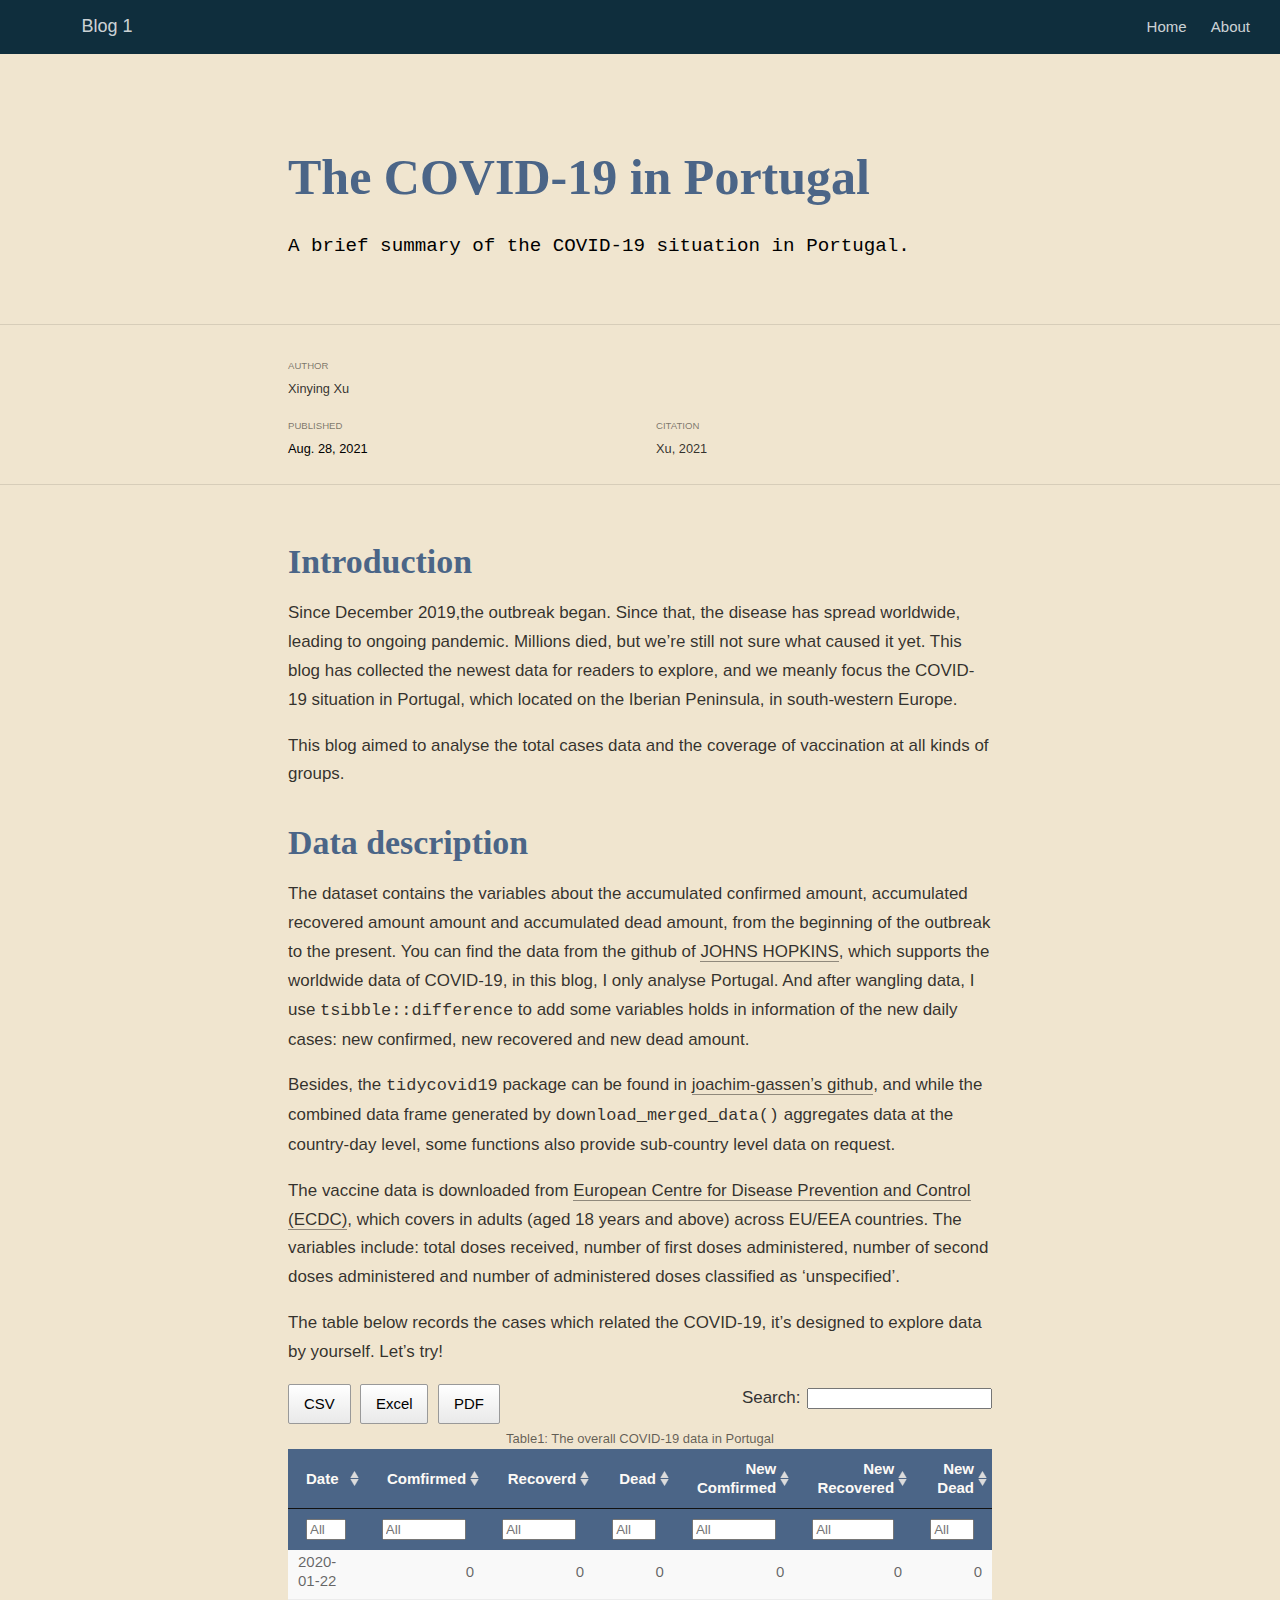
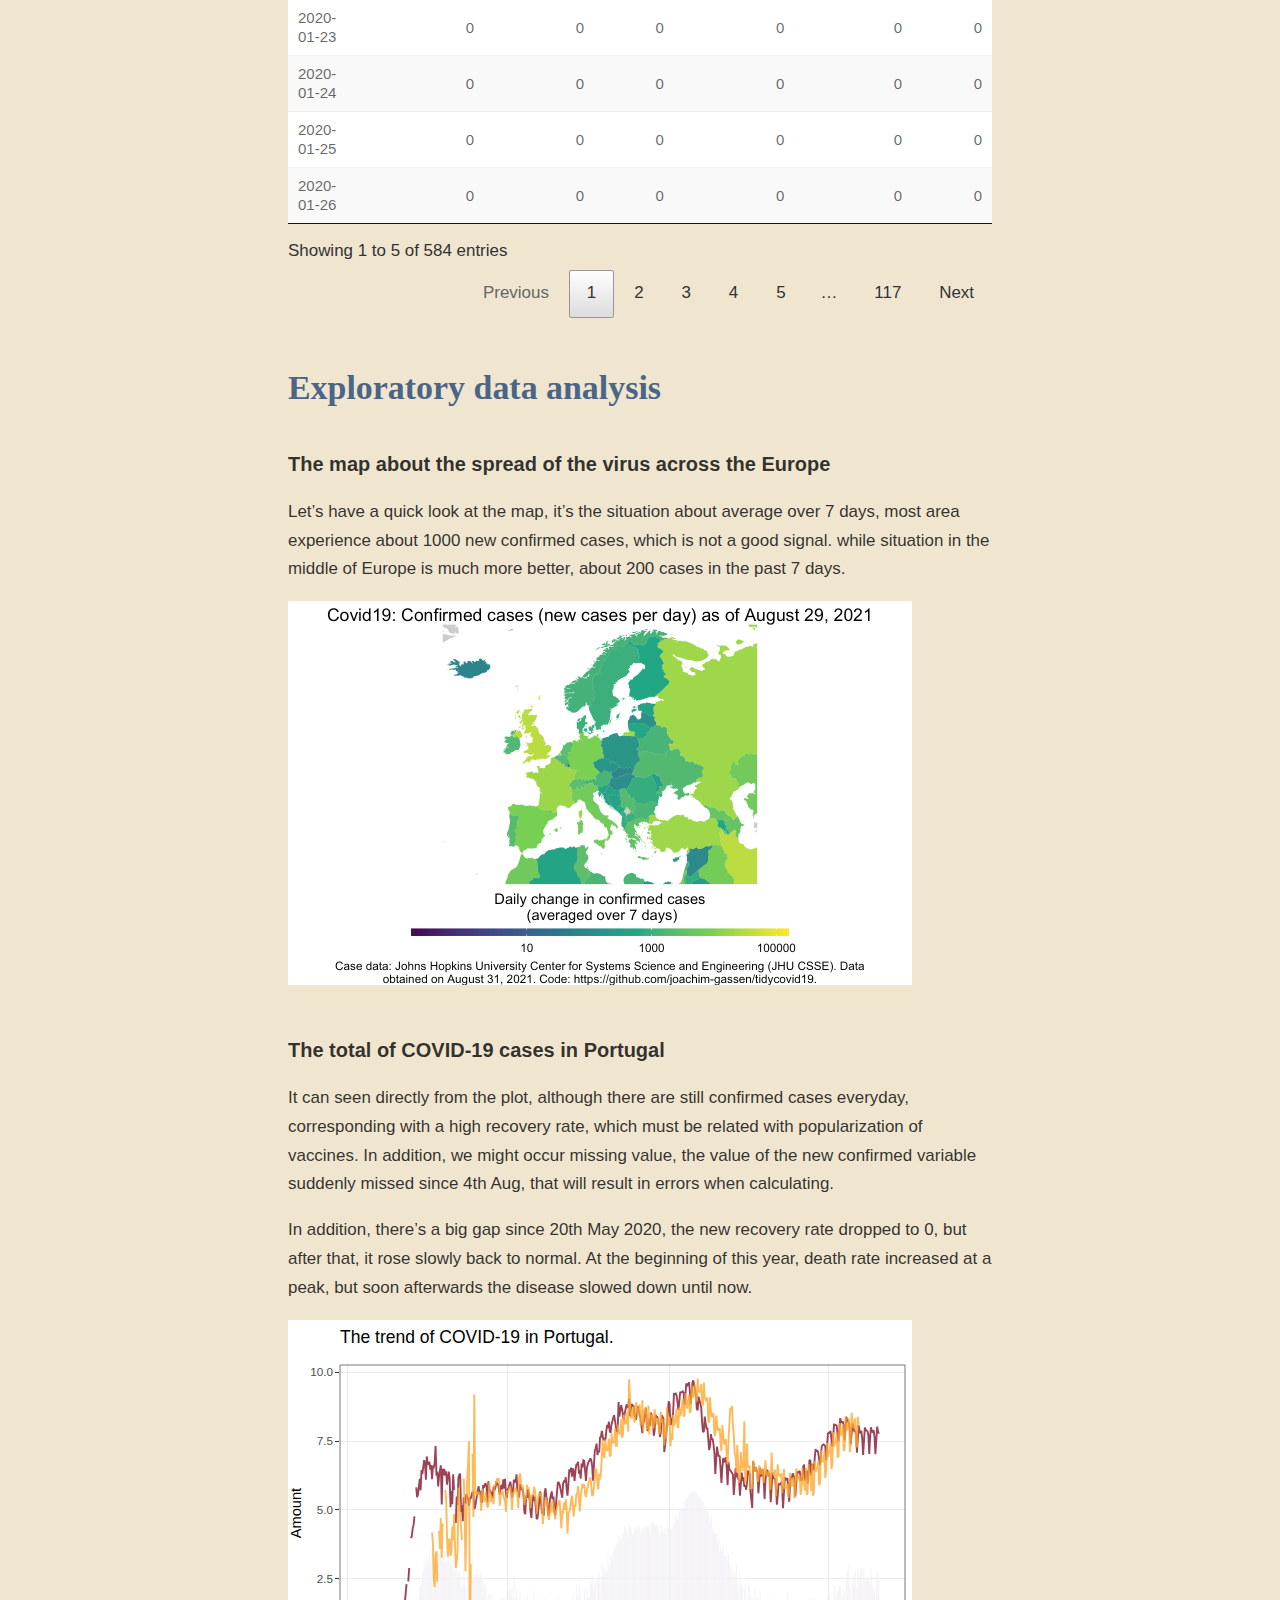
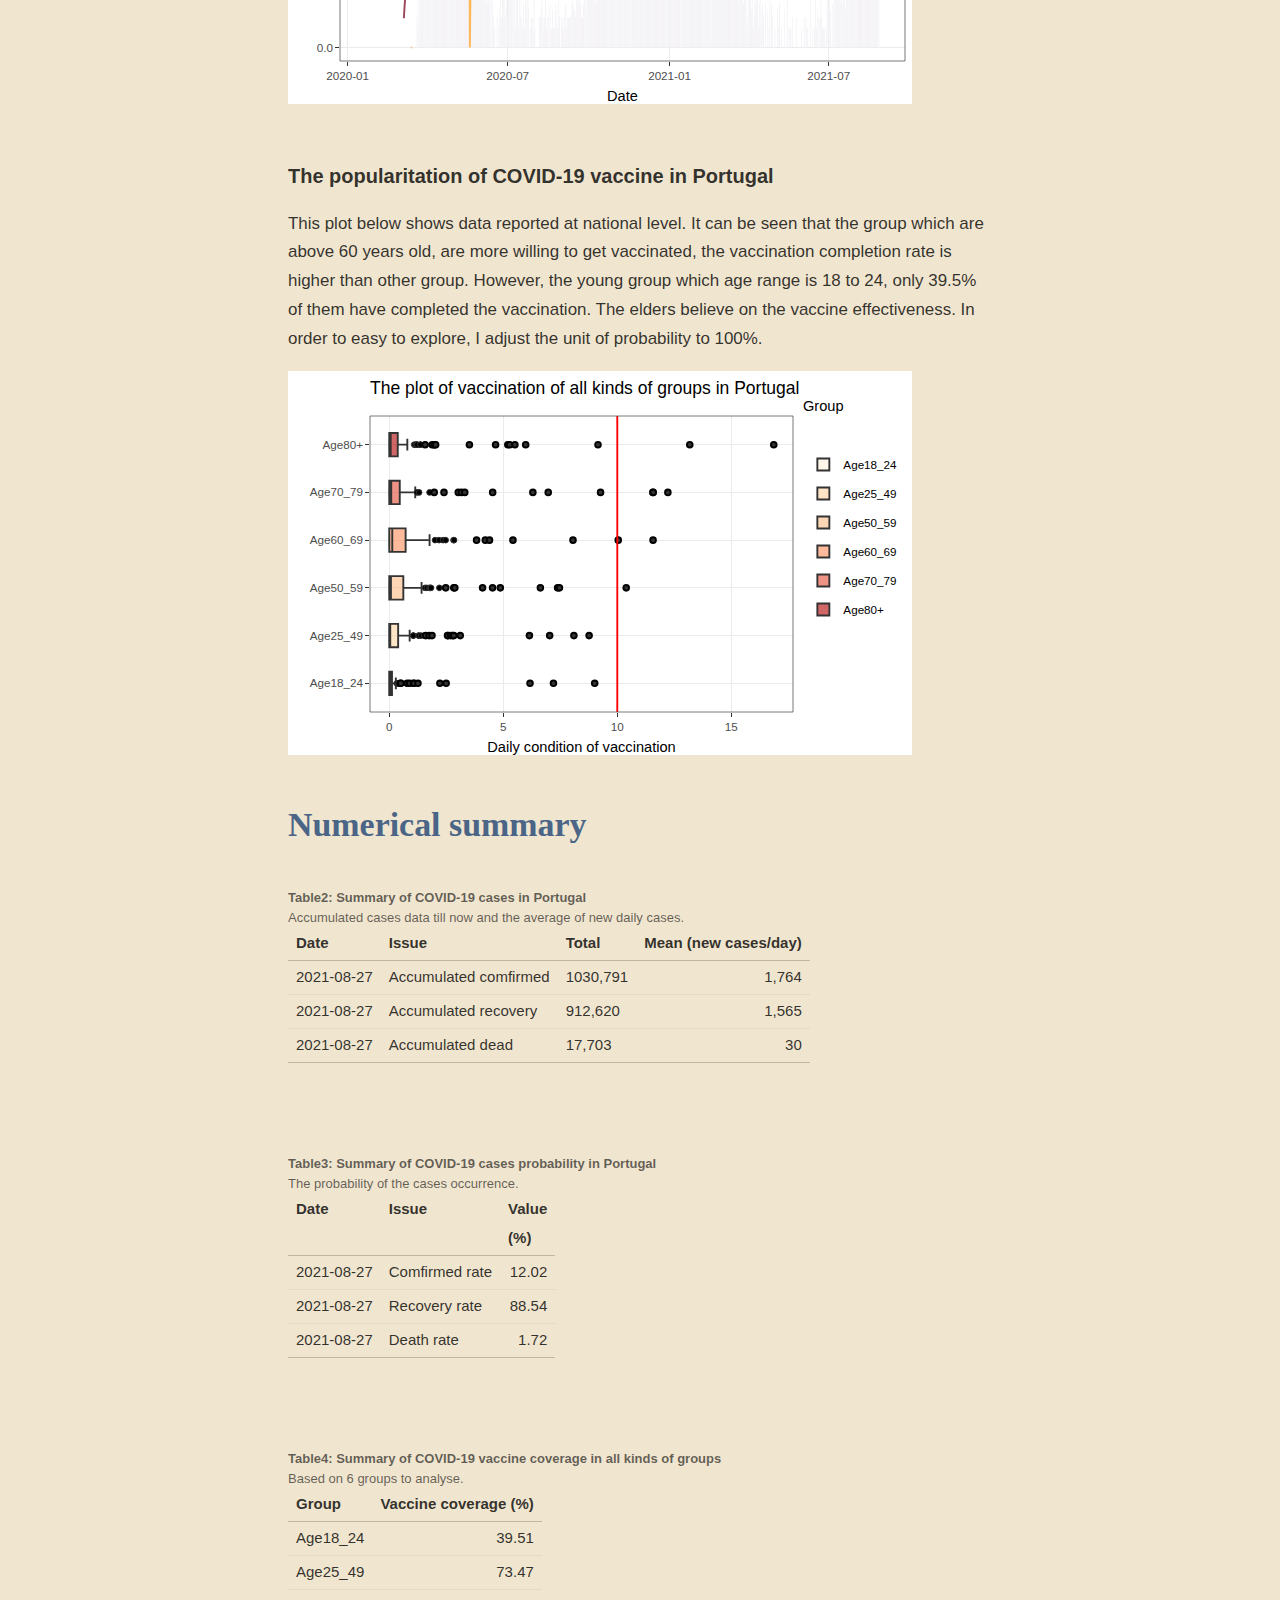
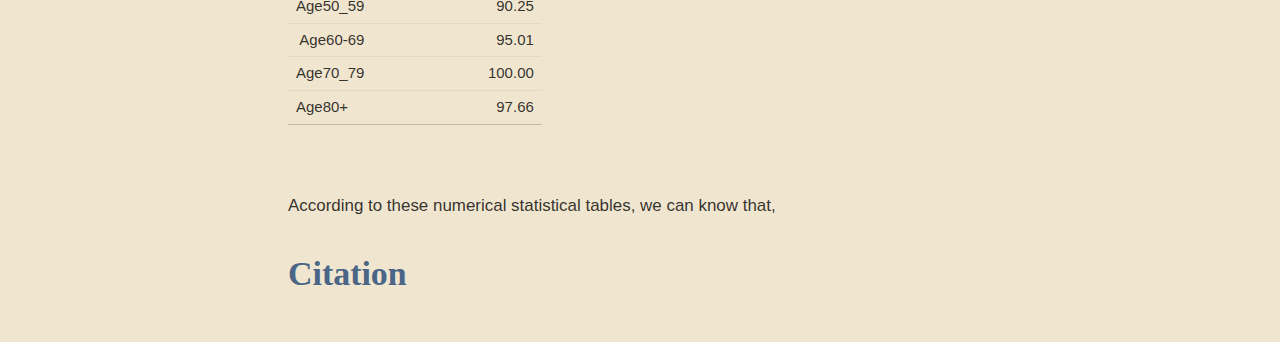
==== commit 44f09230: "Add intro" ====
--- a/docs/posts/2021-08-28-the-condition-of-covid-19-in-portugal/index.html
+++ b/docs/posts/2021-08-28-the-condition-of-covid-19-in-portugal/index.html
@@ -117,7 +117,7 @@
 <!--/radix_placeholder_rmarkdown_metadata-->
   
   <script type="text/json" id="radix-resource-manifest">
-  {"type":"character","attributes":{},"value":["the-condition-of-covid-19-in-portugal_files/anchor-4.2.2/anchor.min.js","the-condition-of-covid-19-in-portugal_files/bowser-1.9.3/bowser.min.js","the-condition-of-covid-19-in-portugal_files/crosstalk-1.1.1/css/crosstalk.css","the-condition-of-covid-19-in-portugal_files/crosstalk-1.1.1/js/crosstalk.js","the-condition-of-covid-19-in-portugal_files/crosstalk-1.1.1/js/crosstalk.js.map","the-condition-of-covid-19-in-portugal_files/crosstalk-1.1.1/js/crosstalk.min.js","the-condition-of-covid-19-in-portugal_files/crosstalk-1.1.1/js/crosstalk.min.js.map","the-condition-of-covid-19-in-portugal_files/datatables-binding-0.18/datatables.js","the-condition-of-covid-19-in-portugal_files/datatables-css-0.0.0/datatables-crosstalk.css","the-condition-of-covid-19-in-portugal_files/distill-2.2.21/template.v2.js","the-condition-of-covid-19-in-portugal_files/dt-core-1.10.20/css/jquery.dataTables.extra.css","the-condition-of-covid-19-in-portugal_files/dt-core-1.10.20/css/jquery.dataTables.min.css","the-condition-of-covid-19-in-portugal_files/dt-core-1.10.20/js/jquery.dataTables.min.js","the-condition-of-covid-19-in-portugal_files/dt-ext-buttons-1.10.20/css/buttons.dataTables.min.css","the-condition-of-covid-19-in-portugal_files/dt-ext-buttons-1.10.20/js/buttons.colVis.min.js","the-condition-of-covid-19-in-portugal_files/dt-ext-buttons-1.10.20/js/buttons.flash.min.js","the-condition-of-covid-19-in-portugal_files/dt-ext-buttons-1.10.20/js/buttons.html5.min.js","the-condition-of-covid-19-in-portugal_files/dt-ext-buttons-1.10.20/js/buttons.print.min.js","the-condition-of-covid-19-in-portugal_files/dt-ext-buttons-1.10.20/js/dataTables.buttons.min.js","the-condition-of-covid-19-in-portugal_files/dt-ext-responsive-1.10.20/css/responsive.dataTables.min.css","the-condition-of-covid-19-in-portugal_files/dt-ext-responsive-1.10.20/js/dataTables.responsive.min.js","the-condition-of-covid-19-in-portugal_files/figure-html5/unnamed-chunk-11-1.png","the-condition-of-covid-19-in-portugal_files/figure-html5/unnamed-chunk-7-1.png","the-condition-of-covid-19-in-portugal_files/header-attrs-2.10/header-attrs.js","the-condition-of-covid-19-in-portugal_files/htmlwidgets-1.5.3/htmlwidgets.js","the-condition-of-covid-19-in-portugal_files/jquery-1.11.3/jquery.min.js","the-condition-of-covid-19-in-portugal_files/jquery-3.5.1/jquery-AUTHORS.txt","the-condition-of-covid-19-in-portugal_files/jquery-3.5.1/jquery.js","the-condition-of-covid-19-in-portugal_files/jquery-3.5.1/jquery.min.js","the-condition-of-covid-19-in-portugal_files/jquery-3.5.1/jquery.min.map","the-condition-of-covid-19-in-portugal_files/jszip-1.10.20/jszip.min.js","the-condition-of-covid-19-in-portugal_files/nouislider-7.0.10/jquery.nouislider.min.css","the-condition-of-covid-19-in-portugal_files/nouislider-7.0.10/jquery.nouislider.min.js","the-condition-of-covid-19-in-portugal_files/pdfmake-1.10.20/pdfmake.js","the-condition-of-covid-19-in-portugal_files/pdfmake-1.10.20/vfs_fonts.js","the-condition-of-covid-19-in-portugal_files/plotly-binding-4.9.4.1/plotly.js","the-condition-of-covid-19-in-portugal_files/plotly-htmlwidgets-css-1.57.1/plotly-htmlwidgets.css","the-condition-of-covid-19-in-portugal_files/plotly-main-1.57.1/plotly-latest.min.js","the-condition-of-covid-19-in-portugal_files/popper-2.6.0/popper.min.js","the-condition-of-covid-19-in-portugal_files/selectize-0.12.0/selectize.bootstrap3.css","the-condition-of-covid-19-in-portugal_files/selectize-0.12.0/selectize.min.js","the-condition-of-covid-19-in-portugal_files/tippy-6.2.7/tippy-bundle.umd.min.js","the-condition-of-covid-19-in-portugal_files/tippy-6.2.7/tippy-light-border.css","the-condition-of-covid-19-in-portugal_files/tippy-6.2.7/tippy.css","the-condition-of-covid-19-in-portugal_files/tippy-6.2.7/tippy.umd.min.js","the-condition-of-covid-19-in-portugal_files/typedarray-0.1/typedarray.min.js","the-condition-of-covid-19-in-portugal_files/webcomponents-2.0.0/webcomponents.js"]}
+  {"type":"character","attributes":{},"value":["the-condition-of-covid-19-in-portugal_files/anchor-4.2.2/anchor.min.js","the-condition-of-covid-19-in-portugal_files/bowser-1.9.3/bowser.min.js","the-condition-of-covid-19-in-portugal_files/crosstalk-1.1.1/css/crosstalk.css","the-condition-of-covid-19-in-portugal_files/crosstalk-1.1.1/js/crosstalk.js","the-condition-of-covid-19-in-portugal_files/crosstalk-1.1.1/js/crosstalk.js.map","the-condition-of-covid-19-in-portugal_files/crosstalk-1.1.1/js/crosstalk.min.js","the-condition-of-covid-19-in-portugal_files/crosstalk-1.1.1/js/crosstalk.min.js.map","the-condition-of-covid-19-in-portugal_files/datatables-binding-0.18/datatables.js","the-condition-of-covid-19-in-portugal_files/datatables-css-0.0.0/datatables-crosstalk.css","the-condition-of-covid-19-in-portugal_files/distill-2.2.21/template.v2.js","the-condition-of-covid-19-in-portugal_files/dt-core-1.10.20/css/jquery.dataTables.extra.css","the-condition-of-covid-19-in-portugal_files/dt-core-1.10.20/css/jquery.dataTables.min.css","the-condition-of-covid-19-in-portugal_files/dt-core-1.10.20/js/jquery.dataTables.min.js","the-condition-of-covid-19-in-portugal_files/dt-ext-buttons-1.10.20/css/buttons.dataTables.min.css","the-condition-of-covid-19-in-portugal_files/dt-ext-buttons-1.10.20/js/buttons.colVis.min.js","the-condition-of-covid-19-in-portugal_files/dt-ext-buttons-1.10.20/js/buttons.flash.min.js","the-condition-of-covid-19-in-portugal_files/dt-ext-buttons-1.10.20/js/buttons.html5.min.js","the-condition-of-covid-19-in-portugal_files/dt-ext-buttons-1.10.20/js/buttons.print.min.js","the-condition-of-covid-19-in-portugal_files/dt-ext-buttons-1.10.20/js/dataTables.buttons.min.js","the-condition-of-covid-19-in-portugal_files/dt-ext-responsive-1.10.20/css/responsive.dataTables.min.css","the-condition-of-covid-19-in-portugal_files/dt-ext-responsive-1.10.20/js/dataTables.responsive.min.js","the-condition-of-covid-19-in-portugal_files/figure-html5/unnamed-chunk-11-1.png","the-condition-of-covid-19-in-portugal_files/figure-html5/unnamed-chunk-7-1.png","the-condition-of-covid-19-in-portugal_files/figure-html5/unnamed-chunk-8-1.png","the-condition-of-covid-19-in-portugal_files/header-attrs-2.10/header-attrs.js","the-condition-of-covid-19-in-portugal_files/htmlwidgets-1.5.3/htmlwidgets.js","the-condition-of-covid-19-in-portugal_files/jquery-1.11.3/jquery.min.js","the-condition-of-covid-19-in-portugal_files/jquery-3.5.1/jquery-AUTHORS.txt","the-condition-of-covid-19-in-portugal_files/jquery-3.5.1/jquery.js","the-condition-of-covid-19-in-portugal_files/jquery-3.5.1/jquery.min.js","the-condition-of-covid-19-in-portugal_files/jquery-3.5.1/jquery.min.map","the-condition-of-covid-19-in-portugal_files/jszip-1.10.20/jszip.min.js","the-condition-of-covid-19-in-portugal_files/nouislider-7.0.10/jquery.nouislider.min.css","the-condition-of-covid-19-in-portugal_files/nouislider-7.0.10/jquery.nouislider.min.js","the-condition-of-covid-19-in-portugal_files/pdfmake-1.10.20/pdfmake.js","the-condition-of-covid-19-in-portugal_files/pdfmake-1.10.20/vfs_fonts.js","the-condition-of-covid-19-in-portugal_files/plotly-binding-4.9.4.1/plotly.js","the-condition-of-covid-19-in-portugal_files/plotly-htmlwidgets-css-1.57.1/plotly-htmlwidgets.css","the-condition-of-covid-19-in-portugal_files/plotly-main-1.57.1/plotly-latest.min.js","the-condition-of-covid-19-in-portugal_files/popper-2.6.0/popper.min.js","the-condition-of-covid-19-in-portugal_files/selectize-0.12.0/selectize.bootstrap3.css","the-condition-of-covid-19-in-portugal_files/selectize-0.12.0/selectize.min.js","the-condition-of-covid-19-in-portugal_files/tippy-6.2.7/tippy-bundle.umd.min.js","the-condition-of-covid-19-in-portugal_files/tippy-6.2.7/tippy-light-border.css","the-condition-of-covid-19-in-portugal_files/tippy-6.2.7/tippy.css","the-condition-of-covid-19-in-portugal_files/tippy-6.2.7/tippy.umd.min.js","the-condition-of-covid-19-in-portugal_files/typedarray-0.1/typedarray.min.js","the-condition-of-covid-19-in-portugal_files/webcomponents-2.0.0/webcomponents.js"]}
   </script>
   <!--radix_placeholder_navigation_in_header-->
 <meta name="distill:offset" content="../.."/>
@@ -2145,8 +2145,16 @@
 
 <div class="d-article">
 <div class="layout-chunk" data-layout="l-body">
-
+<style type="text/css">
+d-article figure tr:hover {background-color: #EEEEEE;}
+</style>
 </div>
+<div class="layout-chunk" data-layout="l-body">
+
+</div>
+<h1 id="introduction">Introduction</h1>
+<p>Since December 2019,the outbreak began. Since that, the disease has spread worldwide, leading to ongoing pandemic. Millions died, but we’re still not sure what caused it yet. This blog has collected the newest data for readers to explore, and we meanly focus the COVID-19 situation in Portugal, which located on the Iberian Peninsula, in south-western Europe.</p>
+<p>This blog aimed to analyse the total cases data and the coverage of vaccination at all kinds of groups.</p>
 <h1 id="data-description">Data description</h1>
 <p>The dataset contains the variables about the accumulated confirmed amount, accumulated recovered amount amount and accumulated dead amount, from the beginning of the outbreak to the present. You can find the data from the github of <a href="https://github.com/CSSEGISandData/COVID-19/tree/master/csse_covid_19_data/csse_covid_19_time_series">JOHNS HOPKINS</a>, which supports the worldwide data of COVID-19, in this blog, I only analyse Portugal. And after wangling data, I use <code>tsibble::difference</code> to add some variables holds in information of the new daily cases: new confirmed, new recovered and new dead amount.</p>
 <p>Besides, the <code>tidycovid19</code> package can be found in <a href="https://github.com/joachim-gassen/tidycovid19">joachim-gassen’s github</a>, and while the combined data frame generated by <code>download_merged_data()</code> aggregates data at the country-day level, some functions also provide sub-country level data on request.</p>
@@ -2165,14 +2173,14 @@
 
 </div>
 <div class="layout-chunk" data-layout="l-body">
-<div id="htmlwidget-ed81e41928e4c30bbf17" style="width:100%;height:auto;" class="datatables html-widget"></div>
-<script type="application/json" data-for="htmlwidget-ed81e41928e4c30bbf17">{"x":{"filter":"top","filterHTML":"<tr>\n  <td data-type=\"date\" style=\"vertical-align: top;\">\n    <div class=\"form-group has-feedback\" style=\"margin-bottom: auto;\">\n      <input type=\"search\" placeholder=\"All\" class=\"form-control\" style=\"width: 100%;\"/>\n      <span class=\"glyphicon glyphicon-remove-circle form-control-feedback\"><\/span>\n    <\/div>\n    <div style=\"display: none; position: absolute; width: 200px;\">\n      <div data-min=\"1579651200000\" data-max=\"1630022400000\"><\/div>\n      <span style=\"float: left;\"><\/span>\n      <span style=\"float: right;\"><\/span>\n    <\/div>\n  <\/td>\n  <td data-type=\"number\" style=\"vertical-align: top;\">\n    <div class=\"form-group has-feedback\" style=\"margin-bottom: auto;\">\n      <input type=\"search\" placeholder=\"All\" class=\"form-control\" style=\"width: 100%;\"/>\n      <span class=\"glyphicon glyphicon-remove-circle form-control-feedback\"><\/span>\n    <\/div>\n    <div style=\"display: none; position: absolute; width: 200px;\">\n      <div data-min=\"0\" data-max=\"1030791\"><\/div>\n      <span style=\"float: left;\"><\/span>\n      <span style=\"float: right;\"><\/span>\n    <\/div>\n  <\/td>\n  <td data-type=\"number\" style=\"vertical-align: top;\">\n    <div class=\"form-group has-feedback\" style=\"margin-bottom: auto;\">\n      <input type=\"search\" placeholder=\"All\" class=\"form-control\" style=\"width: 100%;\"/>\n      <span class=\"glyphicon glyphicon-remove-circle form-control-feedback\"><\/span>\n    <\/div>\n    <div style=\"display: none; position: absolute; width: 200px;\">\n      <div data-min=\"0\" data-max=\"912620\"><\/div>\n      <span style=\"float: left;\"><\/span>\n      <span style=\"float: right;\"><\/span>\n    <\/div>\n  <\/td>\n  <td data-type=\"number\" style=\"vertical-align: top;\">\n    <div class=\"form-group has-feedback\" style=\"margin-bottom: auto;\">\n      <input type=\"search\" placeholder=\"All\" class=\"form-control\" style=\"width: 100%;\"/>\n      <span class=\"glyphicon glyphicon-remove-circle form-control-feedback\"><\/span>\n    <\/div>\n    <div style=\"display: none; position: absolute; width: 200px;\">\n      <div data-min=\"0\" data-max=\"17703\"><\/div>\n      <span style=\"float: left;\"><\/span>\n      <span style=\"float: right;\"><\/span>\n    <\/div>\n  <\/td>\n  <td data-type=\"number\" style=\"vertical-align: top;\">\n    <div class=\"form-group has-feedback\" style=\"margin-bottom: auto;\">\n      <input type=\"search\" placeholder=\"All\" class=\"form-control\" style=\"width: 100%;\"/>\n      <span class=\"glyphicon glyphicon-remove-circle form-control-feedback\"><\/span>\n    <\/div>\n    <div style=\"display: none; position: absolute; width: 200px;\">\n      <div data-min=\"-161\" data-max=\"16432\"><\/div>\n      <span style=\"float: left;\"><\/span>\n      <span style=\"float: right;\"><\/span>\n    <\/div>\n  <\/td>\n  <td data-type=\"number\" style=\"vertical-align: top;\">\n    <div class=\"form-group has-feedback\" style=\"margin-bottom: auto;\">\n      <input type=\"search\" placeholder=\"All\" class=\"form-control\" style=\"width: 100%;\"/>\n      <span class=\"glyphicon glyphicon-remove-circle form-control-feedback\"><\/span>\n    <\/div>\n    <div style=\"display: none; position: absolute; width: 200px;\">\n      <div data-min=\"-912620\" data-max=\"17572\"><\/div>\n      <span style=\"float: left;\"><\/span>\n      <span style=\"float: right;\"><\/span>\n    <\/div>\n  <\/td>\n  <td data-type=\"number\" style=\"vertical-align: top;\">\n    <div class=\"form-group has-feedback\" style=\"margin-bottom: auto;\">\n      <input type=\"search\" placeholder=\"All\" class=\"form-control\" style=\"width: 100%;\"/>\n      <span class=\"glyphicon glyphicon-remove-circle form-control-feedback\"><\/span>\n    <\/div>\n    <div style=\"display: none; position: absolute; width: 200px;\">\n      <div data-min=\"0\" data-max=\"303\"><\/div>\n      <span style=\"float: left;\"><\/span>\n      <span style=\"float: right;\"><\/span>\n    <\/div>\n  <\/td>\n<\/tr>","extensions":["Buttons"],"caption":"<caption>Table1: The overall COVID-19 data in Portugal<\/caption>","data":[["2020-01-22","2020-01-23","2020-01-24","2020-01-25","2020-01-26","2020-01-27","2020-01-28","2020-01-29","2020-01-30","2020-01-31","2020-02-01","2020-02-02","2020-02-03","2020-02-04","2020-02-05","2020-02-06","2020-02-07","2020-02-08","2020-02-09","2020-02-10","2020-02-11","2020-02-12","2020-02-13","2020-02-14","2020-02-15","2020-02-16","2020-02-17","2020-02-18","2020-02-19","2020-02-20","2020-02-21","2020-02-22","2020-02-23","2020-02-24","2020-02-25","2020-02-26","2020-02-27","2020-02-28","2020-02-29","2020-03-01","2020-03-02","2020-03-03","2020-03-04","2020-03-05","2020-03-06","2020-03-07","2020-03-08","2020-03-09","2020-03-10","2020-03-11","2020-03-12","2020-03-13","2020-03-14","2020-03-15","2020-03-16","2020-03-17","2020-03-18","2020-03-19","2020-03-20","2020-03-21","2020-03-22","2020-03-23","2020-03-24","2020-03-25","2020-03-26","2020-03-27","2020-03-28","2020-03-29","2020-03-30","2020-03-31","2020-04-01","2020-04-02","2020-04-03","2020-04-04","2020-04-05","2020-04-06","2020-04-07","2020-04-08","2020-04-09","2020-04-10","2020-04-11","2020-04-12","2020-04-13","2020-04-14","2020-04-15","2020-04-16","2020-04-17","2020-04-18","2020-04-19","2020-04-20","2020-04-21","2020-04-22","2020-04-23","2020-04-24","2020-04-25","2020-04-26","2020-04-27","2020-04-28","2020-04-29","2020-04-30","2020-05-01","2020-05-02","2020-05-03","2020-05-04","2020-05-05","2020-05-06","2020-05-07","2020-05-08","2020-05-09","2020-05-10","2020-05-11","2020-05-12","2020-05-13","2020-05-14","2020-05-15","2020-05-16","2020-05-17","2020-05-18","2020-05-19","2020-05-20","2020-05-21","2020-05-22","2020-05-23","2020-05-24","2020-05-25","2020-05-26","2020-05-27","2020-05-28","2020-05-29","2020-05-30","2020-05-31","2020-06-01","2020-06-02","2020-06-03","2020-06-04","2020-06-05","2020-06-06","2020-06-07","2020-06-08","2020-06-09","2020-06-10","2020-06-11","2020-06-12","2020-06-13","2020-06-14","2020-06-15","2020-06-16","2020-06-17","2020-06-18","2020-06-19","2020-06-20","2020-06-21","2020-06-22","2020-06-23","2020-06-24","2020-06-25","2020-06-26","2020-06-27","2020-06-28","2020-06-29","2020-06-30","2020-07-01","2020-07-02","2020-07-03","2020-07-04","2020-07-05","2020-07-06","2020-07-07","2020-07-08","2020-07-09","2020-07-10","2020-07-11","2020-07-12","2020-07-13","2020-07-14","2020-07-15","2020-07-16","2020-07-17","2020-07-18","2020-07-19","2020-07-20","2020-07-21","2020-07-22","2020-07-23","2020-07-24","2020-07-25","2020-07-26","2020-07-27","2020-07-28","2020-07-29","2020-07-30","2020-07-31","2020-08-01","2020-08-02","2020-08-03","2020-08-04","2020-08-05","2020-08-06","2020-08-07","2020-08-08","2020-08-09","2020-08-10","2020-08-11","2020-08-12","2020-08-13","2020-08-14","2020-08-15","2020-08-16","2020-08-17","2020-08-18","2020-08-19","2020-08-20","2020-08-21","2020-08-22","2020-08-23","2020-08-24","2020-08-25","2020-08-26","2020-08-27","2020-08-28","2020-08-29","2020-08-30","2020-08-31","2020-09-01","2020-09-02","2020-09-03","2020-09-04","2020-09-05","2020-09-06","2020-09-07","2020-09-08","2020-09-09","2020-09-10","2020-09-11","2020-09-12","2020-09-13","2020-09-14","2020-09-15","2020-09-16","2020-09-17","2020-09-18","2020-09-19","2020-09-20","2020-09-21","2020-09-22","2020-09-23","2020-09-24","2020-09-25","2020-09-26","2020-09-27","2020-09-28","2020-09-29","2020-09-30","2020-10-01","2020-10-02","2020-10-03","2020-10-04","2020-10-05","2020-10-06","2020-10-07","2020-10-08","2020-10-09","2020-10-10","2020-10-11","2020-10-12","2020-10-13","2020-10-14","2020-10-15","2020-10-16","2020-10-17","2020-10-18","2020-10-19","2020-10-20","2020-10-21","2020-10-22","2020-10-23","2020-10-24","2020-10-25","2020-10-26","2020-10-27","2020-10-28","2020-10-29","2020-10-30","2020-10-31","2020-11-01","2020-11-02","2020-11-03","2020-11-04","2020-11-05","2020-11-06","2020-11-07","2020-11-08","2020-11-09","2020-11-10","2020-11-11","2020-11-12","2020-11-13","2020-11-14","2020-11-15","2020-11-16","2020-11-17","2020-11-18","2020-11-19","2020-11-20","2020-11-21","2020-11-22","2020-11-23","2020-11-24","2020-11-25","2020-11-26","2020-11-27","2020-11-28","2020-11-29","2020-11-30","2020-12-01","2020-12-02","2020-12-03","2020-12-04","2020-12-05","2020-12-06","2020-12-07","2020-12-08","2020-12-09","2020-12-10","2020-12-11","2020-12-12","2020-12-13","2020-12-14","2020-12-15","2020-12-16","2020-12-17","2020-12-18","2020-12-19","2020-12-20","2020-12-21","2020-12-22","2020-12-23","2020-12-24","2020-12-25","2020-12-26","2020-12-27","2020-12-28","2020-12-29","2020-12-30","2020-12-31","2021-01-01","2021-01-02","2021-01-03","2021-01-04","2021-01-05","2021-01-06","2021-01-07","2021-01-08","2021-01-09","2021-01-10","2021-01-11","2021-01-12","2021-01-13","2021-01-14","2021-01-15","2021-01-16","2021-01-17","2021-01-18","2021-01-19","2021-01-20","2021-01-21","2021-01-22","2021-01-23","2021-01-24","2021-01-25","2021-01-26","2021-01-27","2021-01-28","2021-01-29","2021-01-30","2021-01-31","2021-02-01","2021-02-02","2021-02-03","2021-02-04","2021-02-05","2021-02-06","2021-02-07","2021-02-08","2021-02-09","2021-02-10","2021-02-11","2021-02-12","2021-02-13","2021-02-14","2021-02-15","2021-02-16","2021-02-17","2021-02-18","2021-02-19","2021-02-20","2021-02-21","2021-02-22","2021-02-23","2021-02-24","2021-02-25","2021-02-26","2021-02-27","2021-02-28","2021-03-01","2021-03-02","2021-03-03","2021-03-04","2021-03-05","2021-03-06","2021-03-07","2021-03-08","2021-03-09","2021-03-10","2021-03-11","2021-03-12","2021-03-13","2021-03-14","2021-03-15","2021-03-16","2021-03-17","2021-03-18","2021-03-19","2021-03-20","2021-03-21","2021-03-22","2021-03-23","2021-03-24","2021-03-25","2021-03-26","2021-03-27","2021-03-28","2021-03-29","2021-03-30","2021-03-31","2021-04-01","2021-04-02","2021-04-03","2021-04-04","2021-04-05","2021-04-06","2021-04-07","2021-04-08","2021-04-09","2021-04-10","2021-04-11","2021-04-12","2021-04-13","2021-04-14","2021-04-15","2021-04-16","2021-04-17","2021-04-18","2021-04-19","2021-04-20","2021-04-21","2021-04-22","2021-04-23","2021-04-24","2021-04-25","2021-04-26","2021-04-27","2021-04-28","2021-04-29","2021-04-30","2021-05-01","2021-05-02","2021-05-03","2021-05-04","2021-05-05","2021-05-06","2021-05-07","2021-05-08","2021-05-09","2021-05-10","2021-05-11","2021-05-12","2021-05-13","2021-05-14","2021-05-15","2021-05-16","2021-05-17","2021-05-18","2021-05-19","2021-05-20","2021-05-21","2021-05-22","2021-05-23","2021-05-24","2021-05-25","2021-05-26","2021-05-27","2021-05-28","2021-05-29","2021-05-30","2021-05-31","2021-06-01","2021-06-02","2021-06-03","2021-06-04","2021-06-05","2021-06-06","2021-06-07","2021-06-08","2021-06-09","2021-06-10","2021-06-11","2021-06-12","2021-06-13","2021-06-14","2021-06-15","2021-06-16","2021-06-17","2021-06-18","2021-06-19","2021-06-20","2021-06-21","2021-06-22","2021-06-23","2021-06-24","2021-06-25","2021-06-26","2021-06-27","2021-06-28","2021-06-29","2021-06-30","2021-07-01","2021-07-02","2021-07-03","2021-07-04","2021-07-05","2021-07-06","2021-07-07","2021-07-08","2021-07-09","2021-07-10","2021-07-11","2021-07-12","2021-07-13","2021-07-14","2021-07-15","2021-07-16","2021-07-17","2021-07-18","2021-07-19","2021-07-20","2021-07-21","2021-07-22","2021-07-23","2021-07-24","2021-07-25","2021-07-26","2021-07-27","2021-07-28","2021-07-29","2021-07-30","2021-07-31","2021-08-01","2021-08-02","2021-08-03","2021-08-04","2021-08-05","2021-08-06","2021-08-07","2021-08-08","2021-08-09","2021-08-10","2021-08-11","2021-08-12","2021-08-13","2021-08-14","2021-08-15","2021-08-16","2021-08-17","2021-08-18","2021-08-19","2021-08-20","2021-08-21","2021-08-22","2021-08-23","2021-08-24","2021-08-25","2021-08-26","2021-08-27"],[0,0,0,0,0,0,0,0,0,0,0,0,0,0,0,0,0,0,0,0,0,0,0,0,0,0,0,0,0,0,0,0,0,0,0,0,0,0,0,0,2,2,5,8,13,20,30,30,41,59,59,112,169,245,331,448,448,785,1020,1280,1600,2060,2362,2995,3544,4268,5170,5962,6408,7443,8251,9034,9886,10524,11278,11730,12442,13141,13956,15472,15987,16585,16934,17448,18091,18841,19022,19685,20206,20863,21379,21982,22353,22797,23392,23864,24027,24322,24505,25045,25351,25190,25282,25524,25702,26182,26715,27268,27406,27581,27679,27913,28132,28319,28583,28810,29036,29209,29432,29660,29912,30200,30471,30623,30788,31007,31292,31596,31946,32203,32500,32700,32895,33261,33592,33969,34351,34693,34885,35306,35600,35910,36180,36463,36690,37036,37336,37672,38089,38464,38841,39133,39392,39737,40104,40415,40866,41189,41646,41912,42141,42454,42782,43156,43569,43897,44129,44416,44859,45277,45679,46221,46512,46818,47051,47426,47765,48077,48390,48636,48771,48898,49150,49379,49692,49955,50164,50299,50410,50613,50868,51072,51310,51463,51569,51681,51848,52061,52351,52537,52668,52825,52945,53223,53548,53783,53981,54102,54234,54448,54701,54992,55211,55452,55597,55720,55912,56274,56673,57074,57448,57768,58012,58243,58633,59051,59457,59943,60258,60507,60895,61541,62126,62813,63310,63983,64596,65021,65626,66396,67176,68025,68577,69200,69663,70465,71156,72055,72939,73604,74029,74717,75542,76396,77284,78247,79151,79885,80312,81256,82534,83928,85574,86664,87913,89121,91193,93294,95902,98055,99911,101860,103736,106271,109541,112440,116109,118686,121133,124432,128392,132616,137272,141279,144341,146847,149443,156940,161350,166900,173540,179324,183420,187237,192172,198011,204664,211266,217301,225672,230124,236015,243009,249498,255970,260758,264802,268721,274011,280394,285838,290706,294799,298061,300462,303846,307618,312553,318640,322474,325071,327976,332073,335207,340287,344700,348744,350938,353576,358296,362616,366952,370787,374121,376220,378656,383258,387636,391782,392996,394573,396666,400002,406051,413678,420629,423870,427254,431623,436579,446606,456533,466709,476187,483689,489293,496552,507108,517806,528469,539416,549801,556503,566958,581605,595149,609136,624469,636190,643113,653878,668951,685383,698583,711018,720516,726321,731861,740944,748858,755774,761906,765414,767919,770502,774889,778369,781223,784079,785756,787059,788561,790885,792829,794769,796339,797525,798074,799106,800586,801746,802773,803844,804562,804956,805647,806626,807456,808405,809412,810094,810459,811306,811948,812575,813152,813716,814257,814513,814897,815570,816055,816623,817080,817530,817778,818212,818787,819210,819698,820042,820407,820716,821104,821722,822314,822862,823142,823335,823494,824368,825031,825633,826327,826928,827494,827765,828173,828857,829358,829911,830560,831001,831221,831645,832255,832891,833397,833964,834442,834638,834991,835563,836033,836493,836947,837277,837457,837715,838102,838475,838852,839258,839582,839740,840008,840493,840929,841379,841848,842182,842381,842767,843278,843729,844288,844811,845224,845465,845840,846434,847006,847604,848213,848658,849093,849538,850262,851031,851461,852034,852646,853034,853632,854522,855432,855951,856740,857447,858072,859045,860395,861628,862926,864109,865050,865806,866826,868323,869879,871483,873051,874547,875449,877195,879557,882006,884442,887047,889088,890571,892741,896026,899295,902489,905651,907974,909756,912406,916559,920200,923747,927424,930685,932540,935246,939622,943244,947038,950434,953059,954669,956985,960437,963446,966041,968631,970937,972127,974203,977406,979987,982364,984985,986967,988061,990293,993241,995949,998547,1001118,1003335,1004470,1006588,1009571,1012125,1014632,1017308,1019420,1020546,1022807,1025869,1028421,1030791],[0,0,0,0,0,0,0,0,0,0,0,0,0,0,0,0,0,0,0,0,0,0,0,0,0,0,0,0,0,0,0,0,0,0,0,0,0,0,0,0,0,0,0,0,0,0,0,0,0,0,0,1,2,2,3,3,3,3,5,5,5,5,22,22,43,43,43,43,43,43,43,68,68,75,75,140,184,196,205,233,266,277,277,347,383,493,519,610,610,610,917,1143,1201,1228,1277,1329,1357,1389,1470,1519,1647,1671,1689,1712,1743,2076,2258,2422,2499,2549,2549,3013,3182,3198,3328,3822,4636,6430,6431,6452,6452,7590,7705,17549,17822,18096,18349,18637,18911,19186,19409,19552,19869,20079,20323,20526,20807,20995,21156,21339,21742,22002,22200,22438,22669,22852,23212,23580,24010,24477,24906,25376,25548,25829,26083,26382,26633,26864,27066,27205,27505,27798,28097,28424,28772,29017,29166,29445,29714,30049,30350,30655,30907,31065,31550,32110,32476,32790,33153,33369,33547,33769,33999,34369,34687,35010,35217,35375,35626,35875,36140,36483,36783,36984,37111,37318,37565,37840,38087,38364,38511,38600,38760,38940,39177,39374,39585,39697,39800,39936,40129,40264,40473,40652,40774,40880,41021,41184,41357,41556,41766,41885,41961,42104,42233,42427,42576,42793,42953,43016,43146,43284,43441,43644,43894,44069,44185,44362,44528,44794,45053,45404,45596,45736,45974,46290,46676,47003,47380,47647,47884,48193,48530,48937,49359,49845,50207,50454,50712,51037,51517,52164,52803,53187,53498,54047,54493,55081,56066,57919,59000,59966,61898,63238,64531,65880,67842,68877,69956,72344,74001,75702,77449,80280,81771,83294,86589,88946,91453,93754,97747,99781,102083,106878,110353,113689,117382,122517,125066,142155,149445,153702,157924,163000,169379,172919,176827,184233,189356,193944,199446,206275,209534,212942,220877,223446,229018,234038,240203,243055,245843,252428,254700,259548,263648,268453,271322,274277,280038,283719,287028,290690,294814,297233,299603,304825,308446,312533,315126,316671,319746,321682,327794,331016,334276,338668,340150,342535,344419,349110,352225,355701,360181,366080,369108,372056,378084,382544,387607,394065,402542,406929,411589,421871,428364,434237,441556,451324,456491,461757,475485,484753,493699,504886,518900,526411,534384,551956,563174,573934,585276,599593,606166,612921,628078,636859,645122,652739,661525,665316,668854,677719,683061,687462,691866,696916,699222,701409,705976,709054,711713,714493,717313,718977,720235,723465,725399,727053,728659,730601,731567,732346,734218,738179,744196,749770,756259,759417,761788,762961,764019,764599,766170,766924,767319,767874,769086,769838,770448,771339,775007,775391,775849,777503,778210,778912,779655,779973,780322,780643,781537,782294,782895,783523,784208,784618,785063,785809,786469,787011,787607,788274,788669,789216,790118,790650,791171,791751,792377,792685,793011,794205,794781,795326,795838,796477,796721,797124,797901,798414,798952,799442,800007,800277,800645,801306,801621,801961,802285,802671,802900,803191,803759,804176,804522,804984,805466,805692,805979,806648,807065,807532,808047,808557,808813,809135,809813,810271,810659,810959,811640,811897,812174,812964,813489,814023,814318,815094,815342,815622,816503,817092,817754,818440,819324,819688,820081,821374,822234,823103,823960,825209,825684,826292,827969,828990,830224,831479,833197,833852,834624,837135,838642,840297,842024,844497,845516,846544,850034,852269,854537,857108,860449,861707,863089,867540,870243,873008,876240,880368,881570,883372,888423,891687,894555,897886,902014,903514,904962,909330,912620,0,0,0,0,0,0,0,0,0,0,0,0,0,0,0,0,0,0,0,0,0,0,0],[0,0,0,0,0,0,0,0,0,0,0,0,0,0,0,0,0,0,0,0,0,0,0,0,0,0,0,0,0,0,0,0,0,0,0,0,0,0,0,0,0,0,0,0,0,0,0,0,0,0,0,0,0,0,0,1,2,3,6,12,14,23,33,43,60,76,100,119,140,160,187,209,246,266,295,311,345,380,409,435,470,504,535,567,599,629,657,687,714,735,762,785,820,854,880,903,928,948,973,989,1007,1023,1043,1063,1074,1089,1105,1114,1126,1135,1144,1163,1175,1184,1190,1203,1218,1231,1247,1263,1277,1289,1302,1316,1330,1342,1356,1369,1383,1396,1410,1424,1436,1447,1455,1465,1474,1479,1485,1492,1497,1504,1505,1512,1517,1520,1522,1523,1524,1527,1528,1530,1534,1540,1543,1549,1555,1561,1564,1568,1576,1579,1587,1598,1605,1614,1620,1629,1631,1644,1646,1654,1660,1662,1668,1676,1679,1682,1684,1689,1691,1697,1702,1705,1712,1716,1717,1719,1722,1725,1727,1735,1737,1738,1738,1739,1740,1743,1746,1750,1756,1759,1761,1764,1770,1772,1775,1778,1779,1784,1786,1788,1792,1794,1796,1801,1805,1807,1809,1815,1818,1819,1822,1824,1827,1829,1833,1838,1840,1843,1846,1849,1852,1855,1860,1867,1871,1875,1878,1888,1894,1899,1912,1920,1925,1928,1931,1936,1944,1953,1957,1963,1971,1977,1983,1995,2005,2018,2032,2040,2050,2062,2067,2080,2094,2110,2117,2128,2149,2162,2181,2198,2213,2229,2245,2276,2297,2316,2343,2371,2395,2428,2468,2507,2544,2590,2635,2694,2740,2792,2848,2896,2959,3021,3103,3181,3250,3305,3381,3472,3553,3632,3701,3762,3824,3897,3971,4056,4127,4209,4276,4363,4427,4505,4577,4645,4724,4803,4876,4963,5041,5122,5192,5278,5373,5461,5559,5649,5733,5815,5902,5977,6063,6134,6191,6254,6343,6413,6478,6556,6619,6677,6751,6830,6906,6972,7045,7118,7196,7286,7377,7472,7590,7701,7803,7925,8080,8236,8384,8543,8709,8861,9028,9246,9465,9686,9920,10194,10469,10721,11012,11305,11608,11886,12179,12482,12757,13017,13257,13482,13740,13954,14158,14354,14557,14718,14885,15034,15183,15321,15411,15522,15649,15754,15821,15897,15962,16023,16086,16136,16185,16243,16276,16317,16351,16389,16430,16458,16486,16512,16540,16565,16595,16617,16635,16650,16669,16684,16694,16707,16722,16743,16754,16762,16768,16784,16794,16805,16814,16819,16827,16837,16843,16845,16848,16859,16868,16875,16879,16885,16887,16890,16899,16904,16910,16916,16918,16923,16931,16933,16937,16942,16945,16946,16951,16952,16956,16957,16959,16965,16965,16970,16973,16974,16974,16976,16977,16977,16981,16983,16988,16989,16991,16992,16993,16994,16998,16999,16999,17006,17007,17009,17011,17013,17014,17017,17017,17017,17018,17021,17022,17022,17023,17023,17023,17025,17025,17026,17029,17029,17032,17034,17036,17037,17037,17043,17044,17045,17047,17047,17049,17055,17057,17061,17062,17065,17068,17074,17077,17079,17081,17083,17084,17086,17092,17096,17101,17108,17112,17112,17117,17118,17126,17135,17142,17148,17156,17164,17173,17182,17187,17194,17199,17207,17215,17219,17232,17248,17264,17284,17292,17301,17307,17320,17330,17344,17361,17369,17378,17397,17412,17422,17440,17457,17467,17485,17502,17514,17525,17537,17549,17562,17573,17584,17601,17613,17622,17630,17639,17645,17658,17674,17689,17703],[0,0,0,0,0,0,0,0,0,0,0,0,0,0,0,0,0,0,0,0,0,0,0,0,0,0,0,0,0,0,0,0,0,0,0,0,0,0,0,0,2,0,3,3,5,7,10,0,11,18,0,53,57,76,86,117,0,337,235,260,320,460,302,633,549,724,902,792,446,1035,808,783,852,638,754,452,712,699,815,1516,515,598,349,514,643,750,181,663,521,657,516,603,371,444,595,472,163,295,183,540,306,-161,92,242,178,480,533,553,138,175,98,234,219,187,264,227,226,173,223,228,252,288,271,152,165,219,285,304,350,257,297,200,195,366,331,377,382,342,192,421,294,310,270,283,227,346,300,336,417,375,377,292,259,345,367,311,451,323,457,266,229,313,328,374,413,328,232,287,443,418,402,542,291,306,233,375,339,312,313,246,135,127,252,229,313,263,209,135,111,203,255,204,238,153,106,112,167,213,290,186,131,157,120,278,325,235,198,121,132,214,253,291,219,241,145,123,192,362,399,401,374,320,244,231,390,418,406,486,315,249,388,646,585,687,497,673,613,425,605,770,780,849,552,623,463,802,691,899,884,665,425,688,825,854,888,963,904,734,427,944,1278,1394,1646,1090,1249,1208,2072,2101,2608,2153,1856,1949,1876,2535,3270,2899,3669,2577,2447,3299,3960,4224,4656,4007,3062,2506,2596,7497,4410,5550,6640,5784,4096,3817,4935,5839,6653,6602,6035,8371,4452,5891,6994,6489,6472,4788,4044,3919,5290,6383,5444,4868,4093,3262,2401,3384,3772,4935,6087,3834,2597,2905,4097,3134,5080,4413,4044,2194,2638,4720,4320,4336,3835,3334,2099,2436,4602,4378,4146,1214,1577,2093,3336,6049,7627,6951,3241,3384,4369,4956,10027,9927,10176,9478,7502,5604,7259,10556,10698,10663,10947,10385,6702,10455,14647,13544,13987,15333,11721,6923,10765,15073,16432,13200,12435,9498,5805,5540,9083,7914,6916,6132,3508,2505,2583,4387,3480,2854,2856,1677,1303,1502,2324,1944,1940,1570,1186,549,1032,1480,1160,1027,1071,718,394,691,979,830,949,1007,682,365,847,642,627,577,564,541,256,384,673,485,568,457,450,248,434,575,423,488,344,365,309,388,618,592,548,280,193,159,874,663,602,694,601,566,271,408,684,501,553,649,441,220,424,610,636,506,567,478,196,353,572,470,460,454,330,180,258,387,373,377,406,324,158,268,485,436,450,469,334,199,386,511,451,559,523,413,241,375,594,572,598,609,445,435,445,724,769,430,573,612,388,598,890,910,519,789,707,625,973,1350,1233,1298,1183,941,756,1020,1497,1556,1604,1568,1496,902,1746,2362,2449,2436,2605,2041,1483,2170,3285,3269,3194,3162,2323,1782,2650,4153,3641,3547,3677,3261,1855,2706,4376,3622,3794,3396,2625,1610,2316,3452,3009,2595,2590,2306,1190,2076,3203,2581,2377,2621,1982,1094,2232,2948,2708,2598,2571,2217,1135,2118,2983,2554,2507,2676,2112,1126,2261,3062,2552,2370],[0,0,0,0,0,0,0,0,0,0,0,0,0,0,0,0,0,0,0,0,0,0,0,0,0,0,0,0,0,0,0,0,0,0,0,0,0,0,0,0,0,0,0,0,0,0,0,0,0,0,0,1,1,0,1,0,0,0,2,0,0,0,17,0,21,0,0,0,0,0,0,25,0,7,0,65,44,12,9,28,33,11,0,70,36,110,26,91,0,0,307,226,58,27,49,52,28,32,81,49,128,24,18,23,31,333,182,164,77,50,0,464,169,16,130,494,814,1794,1,21,0,1138,115,9844,273,274,253,288,274,275,223,143,317,210,244,203,281,188,161,183,403,260,198,238,231,183,360,368,430,467,429,470,172,281,254,299,251,231,202,139,300,293,299,327,348,245,149,279,269,335,301,305,252,158,485,560,366,314,363,216,178,222,230,370,318,323,207,158,251,249,265,343,300,201,127,207,247,275,247,277,147,89,160,180,237,197,211,112,103,136,193,135,209,179,122,106,141,163,173,199,210,119,76,143,129,194,149,217,160,63,130,138,157,203,250,175,116,177,166,266,259,351,192,140,238,316,386,327,377,267,237,309,337,407,422,486,362,247,258,325,480,647,639,384,311,549,446,588,985,1853,1081,966,1932,1340,1293,1349,1962,1035,1079,2388,1657,1701,1747,2831,1491,1523,3295,2357,2507,2301,3993,2034,2302,4795,3475,3336,3693,5135,2549,17089,7290,4257,4222,5076,6379,3540,3908,7406,5123,4588,5502,6829,3259,3408,7935,2569,5572,5020,6165,2852,2788,6585,2272,4848,4100,4805,2869,2955,5761,3681,3309,3662,4124,2419,2370,5222,3621,4087,2593,1545,3075,1936,6112,3222,3260,4392,1482,2385,1884,4691,3115,3476,4480,5899,3028,2948,6028,4460,5063,6458,8477,4387,4660,10282,6493,5873,7319,9768,5167,5266,13728,9268,8946,11187,14014,7511,7973,17572,11218,10760,11342,14317,6573,6755,15157,8781,8263,7617,8786,3791,3538,8865,5342,4401,4404,5050,2306,2187,4567,3078,2659,2780,2820,1664,1258,3230,1934,1654,1606,1942,966,779,1872,3961,6017,5574,6489,3158,2371,1173,1058,580,1571,754,395,555,1212,752,610,891,3668,384,458,1654,707,702,743,318,349,321,894,757,601,628,685,410,445,746,660,542,596,667,395,547,902,532,521,580,626,308,326,1194,576,545,512,639,244,403,777,513,538,490,565,270,368,661,315,340,324,386,229,291,568,417,346,462,482,226,287,669,417,467,515,510,256,322,678,458,388,300,681,257,277,790,525,534,295,776,248,280,881,589,662,686,884,364,393,1293,860,869,857,1249,475,608,1677,1021,1234,1255,1718,655,772,2511,1507,1655,1727,2473,1019,1028,3490,2235,2268,2571,3341,1258,1382,4451,2703,2765,3232,4128,1202,1802,5051,3264,2868,3331,4128,1500,1448,4368,3290,-912620,0,0,0,0,0,0,0,0,0,0,0,0,0,0,0,0,0,0,0,0,0,0],[0,0,0,0,0,0,0,0,0,0,0,0,0,0,0,0,0,0,0,0,0,0,0,0,0,0,0,0,0,0,0,0,0,0,0,0,0,0,0,0,0,0,0,0,0,0,0,0,0,0,0,0,0,0,0,1,1,1,3,6,2,9,10,10,17,16,24,19,21,20,27,22,37,20,29,16,34,35,29,26,35,34,31,32,32,30,28,30,27,21,27,23,35,34,26,23,25,20,25,16,18,16,20,20,11,15,16,9,12,9,9,19,12,9,6,13,15,13,16,16,14,12,13,14,14,12,14,13,14,13,14,14,12,11,8,10,9,5,6,7,5,7,1,7,5,3,2,1,1,3,1,2,4,6,3,6,6,6,3,4,8,3,8,11,7,9,6,9,2,13,2,8,6,2,6,8,3,3,2,5,2,6,5,3,7,4,1,2,3,3,2,8,2,1,0,1,1,3,3,4,6,3,2,3,6,2,3,3,1,5,2,2,4,2,2,5,4,2,2,6,3,1,3,2,3,2,4,5,2,3,3,3,3,3,5,7,4,4,3,10,6,5,13,8,5,3,3,5,8,9,4,6,8,6,6,12,10,13,14,8,10,12,5,13,14,16,7,11,21,13,19,17,15,16,16,31,21,19,27,28,24,33,40,39,37,46,45,59,46,52,56,48,63,62,82,78,69,55,76,91,81,79,69,61,62,73,74,85,71,82,67,87,64,78,72,68,79,79,73,87,78,81,70,86,95,88,98,90,84,82,87,75,86,71,57,63,89,70,65,78,63,58,74,79,76,66,73,73,78,90,91,95,118,111,102,122,155,156,148,159,166,152,167,218,219,221,234,274,275,252,291,293,303,278,293,303,275,260,240,225,258,214,204,196,203,161,167,149,149,138,90,111,127,105,67,76,65,61,63,50,49,58,33,41,34,38,41,28,28,26,28,25,30,22,18,15,19,15,10,13,15,21,11,8,6,16,10,11,9,5,8,10,6,2,3,11,9,7,4,6,2,3,9,5,6,6,2,5,8,2,4,5,3,1,5,1,4,1,2,6,0,5,3,1,0,2,1,0,4,2,5,1,2,1,1,1,4,1,0,7,1,2,2,2,1,3,0,0,1,3,1,0,1,0,0,2,0,1,3,0,3,2,2,1,0,6,1,1,2,0,2,6,2,4,1,3,3,6,3,2,2,2,1,2,6,4,5,7,4,0,5,1,8,9,7,6,8,8,9,9,5,7,5,8,8,4,13,16,16,20,8,9,6,13,10,14,17,8,9,19,15,10,18,17,10,18,17,12,11,12,12,13,11,11,17,12,9,8,9,6,13,16,15,14]],"container":"<table class=\"stripe hover\">\n  <thead>\n    <tr>\n      <th>Date<\/th>\n      <th>Comfirmed<\/th>\n      <th>Recoverd<\/th>\n      <th>Dead<\/th>\n      <th>New Comfirmed<\/th>\n      <th>New Recovered<\/th>\n      <th>New Dead<\/th>\n    <\/tr>\n  <\/thead>\n<\/table>","options":{"pageLength":5,"initComplete":"function(settings, json) {\n$(this.api().table().header()).css({'background-color': '#4B6587',\n                            'color': '#FDFAF6'});\n}","dom":"Bfrtip","buttons":["csv","excel","pdf"],"columnDefs":[{"className":"dt-right","targets":[1,2,3,4,5,6]}],"order":[],"autoWidth":false,"orderClasses":false,"orderCellsTop":true,"lengthMenu":[5,10,25,50,100]}},"evals":["options.initComplete"],"jsHooks":[]}</script>
+<div id="htmlwidget-c94917e56cc5d43b47c5" style="width:100%;height:auto;" class="datatables html-widget"></div>
+<script type="application/json" data-for="htmlwidget-c94917e56cc5d43b47c5">{"x":{"filter":"top","filterHTML":"<tr>\n  <td data-type=\"date\" style=\"vertical-align: top;\">\n    <div class=\"form-group has-feedback\" style=\"margin-bottom: auto;\">\n      <input type=\"search\" placeholder=\"All\" class=\"form-control\" style=\"width: 100%;\"/>\n      <span class=\"glyphicon glyphicon-remove-circle form-control-feedback\"><\/span>\n    <\/div>\n    <div style=\"display: none; position: absolute; width: 200px;\">\n      <div data-min=\"1579651200000\" data-max=\"1630022400000\"><\/div>\n      <span style=\"float: left;\"><\/span>\n      <span style=\"float: right;\"><\/span>\n    <\/div>\n  <\/td>\n  <td data-type=\"number\" style=\"vertical-align: top;\">\n    <div class=\"form-group has-feedback\" style=\"margin-bottom: auto;\">\n      <input type=\"search\" placeholder=\"All\" class=\"form-control\" style=\"width: 100%;\"/>\n      <span class=\"glyphicon glyphicon-remove-circle form-control-feedback\"><\/span>\n    <\/div>\n    <div style=\"display: none; position: absolute; width: 200px;\">\n      <div data-min=\"0\" data-max=\"1030791\"><\/div>\n      <span style=\"float: left;\"><\/span>\n      <span style=\"float: right;\"><\/span>\n    <\/div>\n  <\/td>\n  <td data-type=\"number\" style=\"vertical-align: top;\">\n    <div class=\"form-group has-feedback\" style=\"margin-bottom: auto;\">\n      <input type=\"search\" placeholder=\"All\" class=\"form-control\" style=\"width: 100%;\"/>\n      <span class=\"glyphicon glyphicon-remove-circle form-control-feedback\"><\/span>\n    <\/div>\n    <div style=\"display: none; position: absolute; width: 200px;\">\n      <div data-min=\"0\" data-max=\"912620\"><\/div>\n      <span style=\"float: left;\"><\/span>\n      <span style=\"float: right;\"><\/span>\n    <\/div>\n  <\/td>\n  <td data-type=\"number\" style=\"vertical-align: top;\">\n    <div class=\"form-group has-feedback\" style=\"margin-bottom: auto;\">\n      <input type=\"search\" placeholder=\"All\" class=\"form-control\" style=\"width: 100%;\"/>\n      <span class=\"glyphicon glyphicon-remove-circle form-control-feedback\"><\/span>\n    <\/div>\n    <div style=\"display: none; position: absolute; width: 200px;\">\n      <div data-min=\"0\" data-max=\"17703\"><\/div>\n      <span style=\"float: left;\"><\/span>\n      <span style=\"float: right;\"><\/span>\n    <\/div>\n  <\/td>\n  <td data-type=\"number\" style=\"vertical-align: top;\">\n    <div class=\"form-group has-feedback\" style=\"margin-bottom: auto;\">\n      <input type=\"search\" placeholder=\"All\" class=\"form-control\" style=\"width: 100%;\"/>\n      <span class=\"glyphicon glyphicon-remove-circle form-control-feedback\"><\/span>\n    <\/div>\n    <div style=\"display: none; position: absolute; width: 200px;\">\n      <div data-min=\"-161\" data-max=\"16432\"><\/div>\n      <span style=\"float: left;\"><\/span>\n      <span style=\"float: right;\"><\/span>\n    <\/div>\n  <\/td>\n  <td data-type=\"number\" style=\"vertical-align: top;\">\n    <div class=\"form-group has-feedback\" style=\"margin-bottom: auto;\">\n      <input type=\"search\" placeholder=\"All\" class=\"form-control\" style=\"width: 100%;\"/>\n      <span class=\"glyphicon glyphicon-remove-circle form-control-feedback\"><\/span>\n    <\/div>\n    <div style=\"display: none; position: absolute; width: 200px;\">\n      <div data-min=\"-912620\" data-max=\"17572\"><\/div>\n      <span style=\"float: left;\"><\/span>\n      <span style=\"float: right;\"><\/span>\n    <\/div>\n  <\/td>\n  <td data-type=\"number\" style=\"vertical-align: top;\">\n    <div class=\"form-group has-feedback\" style=\"margin-bottom: auto;\">\n      <input type=\"search\" placeholder=\"All\" class=\"form-control\" style=\"width: 100%;\"/>\n      <span class=\"glyphicon glyphicon-remove-circle form-control-feedback\"><\/span>\n    <\/div>\n    <div style=\"display: none; position: absolute; width: 200px;\">\n      <div data-min=\"0\" data-max=\"303\"><\/div>\n      <span style=\"float: left;\"><\/span>\n      <span style=\"float: right;\"><\/span>\n    <\/div>\n  <\/td>\n<\/tr>","extensions":["Buttons"],"caption":"<caption>Table1: The overall COVID-19 data in Portugal<\/caption>","data":[["2020-01-22","2020-01-23","2020-01-24","2020-01-25","2020-01-26","2020-01-27","2020-01-28","2020-01-29","2020-01-30","2020-01-31","2020-02-01","2020-02-02","2020-02-03","2020-02-04","2020-02-05","2020-02-06","2020-02-07","2020-02-08","2020-02-09","2020-02-10","2020-02-11","2020-02-12","2020-02-13","2020-02-14","2020-02-15","2020-02-16","2020-02-17","2020-02-18","2020-02-19","2020-02-20","2020-02-21","2020-02-22","2020-02-23","2020-02-24","2020-02-25","2020-02-26","2020-02-27","2020-02-28","2020-02-29","2020-03-01","2020-03-02","2020-03-03","2020-03-04","2020-03-05","2020-03-06","2020-03-07","2020-03-08","2020-03-09","2020-03-10","2020-03-11","2020-03-12","2020-03-13","2020-03-14","2020-03-15","2020-03-16","2020-03-17","2020-03-18","2020-03-19","2020-03-20","2020-03-21","2020-03-22","2020-03-23","2020-03-24","2020-03-25","2020-03-26","2020-03-27","2020-03-28","2020-03-29","2020-03-30","2020-03-31","2020-04-01","2020-04-02","2020-04-03","2020-04-04","2020-04-05","2020-04-06","2020-04-07","2020-04-08","2020-04-09","2020-04-10","2020-04-11","2020-04-12","2020-04-13","2020-04-14","2020-04-15","2020-04-16","2020-04-17","2020-04-18","2020-04-19","2020-04-20","2020-04-21","2020-04-22","2020-04-23","2020-04-24","2020-04-25","2020-04-26","2020-04-27","2020-04-28","2020-04-29","2020-04-30","2020-05-01","2020-05-02","2020-05-03","2020-05-04","2020-05-05","2020-05-06","2020-05-07","2020-05-08","2020-05-09","2020-05-10","2020-05-11","2020-05-12","2020-05-13","2020-05-14","2020-05-15","2020-05-16","2020-05-17","2020-05-18","2020-05-19","2020-05-20","2020-05-21","2020-05-22","2020-05-23","2020-05-24","2020-05-25","2020-05-26","2020-05-27","2020-05-28","2020-05-29","2020-05-30","2020-05-31","2020-06-01","2020-06-02","2020-06-03","2020-06-04","2020-06-05","2020-06-06","2020-06-07","2020-06-08","2020-06-09","2020-06-10","2020-06-11","2020-06-12","2020-06-13","2020-06-14","2020-06-15","2020-06-16","2020-06-17","2020-06-18","2020-06-19","2020-06-20","2020-06-21","2020-06-22","2020-06-23","2020-06-24","2020-06-25","2020-06-26","2020-06-27","2020-06-28","2020-06-29","2020-06-30","2020-07-01","2020-07-02","2020-07-03","2020-07-04","2020-07-05","2020-07-06","2020-07-07","2020-07-08","2020-07-09","2020-07-10","2020-07-11","2020-07-12","2020-07-13","2020-07-14","2020-07-15","2020-07-16","2020-07-17","2020-07-18","2020-07-19","2020-07-20","2020-07-21","2020-07-22","2020-07-23","2020-07-24","2020-07-25","2020-07-26","2020-07-27","2020-07-28","2020-07-29","2020-07-30","2020-07-31","2020-08-01","2020-08-02","2020-08-03","2020-08-04","2020-08-05","2020-08-06","2020-08-07","2020-08-08","2020-08-09","2020-08-10","2020-08-11","2020-08-12","2020-08-13","2020-08-14","2020-08-15","2020-08-16","2020-08-17","2020-08-18","2020-08-19","2020-08-20","2020-08-21","2020-08-22","2020-08-23","2020-08-24","2020-08-25","2020-08-26","2020-08-27","2020-08-28","2020-08-29","2020-08-30","2020-08-31","2020-09-01","2020-09-02","2020-09-03","2020-09-04","2020-09-05","2020-09-06","2020-09-07","2020-09-08","2020-09-09","2020-09-10","2020-09-11","2020-09-12","2020-09-13","2020-09-14","2020-09-15","2020-09-16","2020-09-17","2020-09-18","2020-09-19","2020-09-20","2020-09-21","2020-09-22","2020-09-23","2020-09-24","2020-09-25","2020-09-26","2020-09-27","2020-09-28","2020-09-29","2020-09-30","2020-10-01","2020-10-02","2020-10-03","2020-10-04","2020-10-05","2020-10-06","2020-10-07","2020-10-08","2020-10-09","2020-10-10","2020-10-11","2020-10-12","2020-10-13","2020-10-14","2020-10-15","2020-10-16","2020-10-17","2020-10-18","2020-10-19","2020-10-20","2020-10-21","2020-10-22","2020-10-23","2020-10-24","2020-10-25","2020-10-26","2020-10-27","2020-10-28","2020-10-29","2020-10-30","2020-10-31","2020-11-01","2020-11-02","2020-11-03","2020-11-04","2020-11-05","2020-11-06","2020-11-07","2020-11-08","2020-11-09","2020-11-10","2020-11-11","2020-11-12","2020-11-13","2020-11-14","2020-11-15","2020-11-16","2020-11-17","2020-11-18","2020-11-19","2020-11-20","2020-11-21","2020-11-22","2020-11-23","2020-11-24","2020-11-25","2020-11-26","2020-11-27","2020-11-28","2020-11-29","2020-11-30","2020-12-01","2020-12-02","2020-12-03","2020-12-04","2020-12-05","2020-12-06","2020-12-07","2020-12-08","2020-12-09","2020-12-10","2020-12-11","2020-12-12","2020-12-13","2020-12-14","2020-12-15","2020-12-16","2020-12-17","2020-12-18","2020-12-19","2020-12-20","2020-12-21","2020-12-22","2020-12-23","2020-12-24","2020-12-25","2020-12-26","2020-12-27","2020-12-28","2020-12-29","2020-12-30","2020-12-31","2021-01-01","2021-01-02","2021-01-03","2021-01-04","2021-01-05","2021-01-06","2021-01-07","2021-01-08","2021-01-09","2021-01-10","2021-01-11","2021-01-12","2021-01-13","2021-01-14","2021-01-15","2021-01-16","2021-01-17","2021-01-18","2021-01-19","2021-01-20","2021-01-21","2021-01-22","2021-01-23","2021-01-24","2021-01-25","2021-01-26","2021-01-27","2021-01-28","2021-01-29","2021-01-30","2021-01-31","2021-02-01","2021-02-02","2021-02-03","2021-02-04","2021-02-05","2021-02-06","2021-02-07","2021-02-08","2021-02-09","2021-02-10","2021-02-11","2021-02-12","2021-02-13","2021-02-14","2021-02-15","2021-02-16","2021-02-17","2021-02-18","2021-02-19","2021-02-20","2021-02-21","2021-02-22","2021-02-23","2021-02-24","2021-02-25","2021-02-26","2021-02-27","2021-02-28","2021-03-01","2021-03-02","2021-03-03","2021-03-04","2021-03-05","2021-03-06","2021-03-07","2021-03-08","2021-03-09","2021-03-10","2021-03-11","2021-03-12","2021-03-13","2021-03-14","2021-03-15","2021-03-16","2021-03-17","2021-03-18","2021-03-19","2021-03-20","2021-03-21","2021-03-22","2021-03-23","2021-03-24","2021-03-25","2021-03-26","2021-03-27","2021-03-28","2021-03-29","2021-03-30","2021-03-31","2021-04-01","2021-04-02","2021-04-03","2021-04-04","2021-04-05","2021-04-06","2021-04-07","2021-04-08","2021-04-09","2021-04-10","2021-04-11","2021-04-12","2021-04-13","2021-04-14","2021-04-15","2021-04-16","2021-04-17","2021-04-18","2021-04-19","2021-04-20","2021-04-21","2021-04-22","2021-04-23","2021-04-24","2021-04-25","2021-04-26","2021-04-27","2021-04-28","2021-04-29","2021-04-30","2021-05-01","2021-05-02","2021-05-03","2021-05-04","2021-05-05","2021-05-06","2021-05-07","2021-05-08","2021-05-09","2021-05-10","2021-05-11","2021-05-12","2021-05-13","2021-05-14","2021-05-15","2021-05-16","2021-05-17","2021-05-18","2021-05-19","2021-05-20","2021-05-21","2021-05-22","2021-05-23","2021-05-24","2021-05-25","2021-05-26","2021-05-27","2021-05-28","2021-05-29","2021-05-30","2021-05-31","2021-06-01","2021-06-02","2021-06-03","2021-06-04","2021-06-05","2021-06-06","2021-06-07","2021-06-08","2021-06-09","2021-06-10","2021-06-11","2021-06-12","2021-06-13","2021-06-14","2021-06-15","2021-06-16","2021-06-17","2021-06-18","2021-06-19","2021-06-20","2021-06-21","2021-06-22","2021-06-23","2021-06-24","2021-06-25","2021-06-26","2021-06-27","2021-06-28","2021-06-29","2021-06-30","2021-07-01","2021-07-02","2021-07-03","2021-07-04","2021-07-05","2021-07-06","2021-07-07","2021-07-08","2021-07-09","2021-07-10","2021-07-11","2021-07-12","2021-07-13","2021-07-14","2021-07-15","2021-07-16","2021-07-17","2021-07-18","2021-07-19","2021-07-20","2021-07-21","2021-07-22","2021-07-23","2021-07-24","2021-07-25","2021-07-26","2021-07-27","2021-07-28","2021-07-29","2021-07-30","2021-07-31","2021-08-01","2021-08-02","2021-08-03","2021-08-04","2021-08-05","2021-08-06","2021-08-07","2021-08-08","2021-08-09","2021-08-10","2021-08-11","2021-08-12","2021-08-13","2021-08-14","2021-08-15","2021-08-16","2021-08-17","2021-08-18","2021-08-19","2021-08-20","2021-08-21","2021-08-22","2021-08-23","2021-08-24","2021-08-25","2021-08-26","2021-08-27"],[0,0,0,0,0,0,0,0,0,0,0,0,0,0,0,0,0,0,0,0,0,0,0,0,0,0,0,0,0,0,0,0,0,0,0,0,0,0,0,0,2,2,5,8,13,20,30,30,41,59,59,112,169,245,331,448,448,785,1020,1280,1600,2060,2362,2995,3544,4268,5170,5962,6408,7443,8251,9034,9886,10524,11278,11730,12442,13141,13956,15472,15987,16585,16934,17448,18091,18841,19022,19685,20206,20863,21379,21982,22353,22797,23392,23864,24027,24322,24505,25045,25351,25190,25282,25524,25702,26182,26715,27268,27406,27581,27679,27913,28132,28319,28583,28810,29036,29209,29432,29660,29912,30200,30471,30623,30788,31007,31292,31596,31946,32203,32500,32700,32895,33261,33592,33969,34351,34693,34885,35306,35600,35910,36180,36463,36690,37036,37336,37672,38089,38464,38841,39133,39392,39737,40104,40415,40866,41189,41646,41912,42141,42454,42782,43156,43569,43897,44129,44416,44859,45277,45679,46221,46512,46818,47051,47426,47765,48077,48390,48636,48771,48898,49150,49379,49692,49955,50164,50299,50410,50613,50868,51072,51310,51463,51569,51681,51848,52061,52351,52537,52668,52825,52945,53223,53548,53783,53981,54102,54234,54448,54701,54992,55211,55452,55597,55720,55912,56274,56673,57074,57448,57768,58012,58243,58633,59051,59457,59943,60258,60507,60895,61541,62126,62813,63310,63983,64596,65021,65626,66396,67176,68025,68577,69200,69663,70465,71156,72055,72939,73604,74029,74717,75542,76396,77284,78247,79151,79885,80312,81256,82534,83928,85574,86664,87913,89121,91193,93294,95902,98055,99911,101860,103736,106271,109541,112440,116109,118686,121133,124432,128392,132616,137272,141279,144341,146847,149443,156940,161350,166900,173540,179324,183420,187237,192172,198011,204664,211266,217301,225672,230124,236015,243009,249498,255970,260758,264802,268721,274011,280394,285838,290706,294799,298061,300462,303846,307618,312553,318640,322474,325071,327976,332073,335207,340287,344700,348744,350938,353576,358296,362616,366952,370787,374121,376220,378656,383258,387636,391782,392996,394573,396666,400002,406051,413678,420629,423870,427254,431623,436579,446606,456533,466709,476187,483689,489293,496552,507108,517806,528469,539416,549801,556503,566958,581605,595149,609136,624469,636190,643113,653878,668951,685383,698583,711018,720516,726321,731861,740944,748858,755774,761906,765414,767919,770502,774889,778369,781223,784079,785756,787059,788561,790885,792829,794769,796339,797525,798074,799106,800586,801746,802773,803844,804562,804956,805647,806626,807456,808405,809412,810094,810459,811306,811948,812575,813152,813716,814257,814513,814897,815570,816055,816623,817080,817530,817778,818212,818787,819210,819698,820042,820407,820716,821104,821722,822314,822862,823142,823335,823494,824368,825031,825633,826327,826928,827494,827765,828173,828857,829358,829911,830560,831001,831221,831645,832255,832891,833397,833964,834442,834638,834991,835563,836033,836493,836947,837277,837457,837715,838102,838475,838852,839258,839582,839740,840008,840493,840929,841379,841848,842182,842381,842767,843278,843729,844288,844811,845224,845465,845840,846434,847006,847604,848213,848658,849093,849538,850262,851031,851461,852034,852646,853034,853632,854522,855432,855951,856740,857447,858072,859045,860395,861628,862926,864109,865050,865806,866826,868323,869879,871483,873051,874547,875449,877195,879557,882006,884442,887047,889088,890571,892741,896026,899295,902489,905651,907974,909756,912406,916559,920200,923747,927424,930685,932540,935246,939622,943244,947038,950434,953059,954669,956985,960437,963446,966041,968631,970937,972127,974203,977406,979987,982364,984985,986967,988061,990293,993241,995949,998547,1001118,1003335,1004470,1006588,1009571,1012125,1014632,1017308,1019420,1020546,1022807,1025869,1028421,1030791],[0,0,0,0,0,0,0,0,0,0,0,0,0,0,0,0,0,0,0,0,0,0,0,0,0,0,0,0,0,0,0,0,0,0,0,0,0,0,0,0,0,0,0,0,0,0,0,0,0,0,0,1,2,2,3,3,3,3,5,5,5,5,22,22,43,43,43,43,43,43,43,68,68,75,75,140,184,196,205,233,266,277,277,347,383,493,519,610,610,610,917,1143,1201,1228,1277,1329,1357,1389,1470,1519,1647,1671,1689,1712,1743,2076,2258,2422,2499,2549,2549,3013,3182,3198,3328,3822,4636,6430,6431,6452,6452,7590,7705,17549,17822,18096,18349,18637,18911,19186,19409,19552,19869,20079,20323,20526,20807,20995,21156,21339,21742,22002,22200,22438,22669,22852,23212,23580,24010,24477,24906,25376,25548,25829,26083,26382,26633,26864,27066,27205,27505,27798,28097,28424,28772,29017,29166,29445,29714,30049,30350,30655,30907,31065,31550,32110,32476,32790,33153,33369,33547,33769,33999,34369,34687,35010,35217,35375,35626,35875,36140,36483,36783,36984,37111,37318,37565,37840,38087,38364,38511,38600,38760,38940,39177,39374,39585,39697,39800,39936,40129,40264,40473,40652,40774,40880,41021,41184,41357,41556,41766,41885,41961,42104,42233,42427,42576,42793,42953,43016,43146,43284,43441,43644,43894,44069,44185,44362,44528,44794,45053,45404,45596,45736,45974,46290,46676,47003,47380,47647,47884,48193,48530,48937,49359,49845,50207,50454,50712,51037,51517,52164,52803,53187,53498,54047,54493,55081,56066,57919,59000,59966,61898,63238,64531,65880,67842,68877,69956,72344,74001,75702,77449,80280,81771,83294,86589,88946,91453,93754,97747,99781,102083,106878,110353,113689,117382,122517,125066,142155,149445,153702,157924,163000,169379,172919,176827,184233,189356,193944,199446,206275,209534,212942,220877,223446,229018,234038,240203,243055,245843,252428,254700,259548,263648,268453,271322,274277,280038,283719,287028,290690,294814,297233,299603,304825,308446,312533,315126,316671,319746,321682,327794,331016,334276,338668,340150,342535,344419,349110,352225,355701,360181,366080,369108,372056,378084,382544,387607,394065,402542,406929,411589,421871,428364,434237,441556,451324,456491,461757,475485,484753,493699,504886,518900,526411,534384,551956,563174,573934,585276,599593,606166,612921,628078,636859,645122,652739,661525,665316,668854,677719,683061,687462,691866,696916,699222,701409,705976,709054,711713,714493,717313,718977,720235,723465,725399,727053,728659,730601,731567,732346,734218,738179,744196,749770,756259,759417,761788,762961,764019,764599,766170,766924,767319,767874,769086,769838,770448,771339,775007,775391,775849,777503,778210,778912,779655,779973,780322,780643,781537,782294,782895,783523,784208,784618,785063,785809,786469,787011,787607,788274,788669,789216,790118,790650,791171,791751,792377,792685,793011,794205,794781,795326,795838,796477,796721,797124,797901,798414,798952,799442,800007,800277,800645,801306,801621,801961,802285,802671,802900,803191,803759,804176,804522,804984,805466,805692,805979,806648,807065,807532,808047,808557,808813,809135,809813,810271,810659,810959,811640,811897,812174,812964,813489,814023,814318,815094,815342,815622,816503,817092,817754,818440,819324,819688,820081,821374,822234,823103,823960,825209,825684,826292,827969,828990,830224,831479,833197,833852,834624,837135,838642,840297,842024,844497,845516,846544,850034,852269,854537,857108,860449,861707,863089,867540,870243,873008,876240,880368,881570,883372,888423,891687,894555,897886,902014,903514,904962,909330,912620,0,0,0,0,0,0,0,0,0,0,0,0,0,0,0,0,0,0,0,0,0,0,0],[0,0,0,0,0,0,0,0,0,0,0,0,0,0,0,0,0,0,0,0,0,0,0,0,0,0,0,0,0,0,0,0,0,0,0,0,0,0,0,0,0,0,0,0,0,0,0,0,0,0,0,0,0,0,0,1,2,3,6,12,14,23,33,43,60,76,100,119,140,160,187,209,246,266,295,311,345,380,409,435,470,504,535,567,599,629,657,687,714,735,762,785,820,854,880,903,928,948,973,989,1007,1023,1043,1063,1074,1089,1105,1114,1126,1135,1144,1163,1175,1184,1190,1203,1218,1231,1247,1263,1277,1289,1302,1316,1330,1342,1356,1369,1383,1396,1410,1424,1436,1447,1455,1465,1474,1479,1485,1492,1497,1504,1505,1512,1517,1520,1522,1523,1524,1527,1528,1530,1534,1540,1543,1549,1555,1561,1564,1568,1576,1579,1587,1598,1605,1614,1620,1629,1631,1644,1646,1654,1660,1662,1668,1676,1679,1682,1684,1689,1691,1697,1702,1705,1712,1716,1717,1719,1722,1725,1727,1735,1737,1738,1738,1739,1740,1743,1746,1750,1756,1759,1761,1764,1770,1772,1775,1778,1779,1784,1786,1788,1792,1794,1796,1801,1805,1807,1809,1815,1818,1819,1822,1824,1827,1829,1833,1838,1840,1843,1846,1849,1852,1855,1860,1867,1871,1875,1878,1888,1894,1899,1912,1920,1925,1928,1931,1936,1944,1953,1957,1963,1971,1977,1983,1995,2005,2018,2032,2040,2050,2062,2067,2080,2094,2110,2117,2128,2149,2162,2181,2198,2213,2229,2245,2276,2297,2316,2343,2371,2395,2428,2468,2507,2544,2590,2635,2694,2740,2792,2848,2896,2959,3021,3103,3181,3250,3305,3381,3472,3553,3632,3701,3762,3824,3897,3971,4056,4127,4209,4276,4363,4427,4505,4577,4645,4724,4803,4876,4963,5041,5122,5192,5278,5373,5461,5559,5649,5733,5815,5902,5977,6063,6134,6191,6254,6343,6413,6478,6556,6619,6677,6751,6830,6906,6972,7045,7118,7196,7286,7377,7472,7590,7701,7803,7925,8080,8236,8384,8543,8709,8861,9028,9246,9465,9686,9920,10194,10469,10721,11012,11305,11608,11886,12179,12482,12757,13017,13257,13482,13740,13954,14158,14354,14557,14718,14885,15034,15183,15321,15411,15522,15649,15754,15821,15897,15962,16023,16086,16136,16185,16243,16276,16317,16351,16389,16430,16458,16486,16512,16540,16565,16595,16617,16635,16650,16669,16684,16694,16707,16722,16743,16754,16762,16768,16784,16794,16805,16814,16819,16827,16837,16843,16845,16848,16859,16868,16875,16879,16885,16887,16890,16899,16904,16910,16916,16918,16923,16931,16933,16937,16942,16945,16946,16951,16952,16956,16957,16959,16965,16965,16970,16973,16974,16974,16976,16977,16977,16981,16983,16988,16989,16991,16992,16993,16994,16998,16999,16999,17006,17007,17009,17011,17013,17014,17017,17017,17017,17018,17021,17022,17022,17023,17023,17023,17025,17025,17026,17029,17029,17032,17034,17036,17037,17037,17043,17044,17045,17047,17047,17049,17055,17057,17061,17062,17065,17068,17074,17077,17079,17081,17083,17084,17086,17092,17096,17101,17108,17112,17112,17117,17118,17126,17135,17142,17148,17156,17164,17173,17182,17187,17194,17199,17207,17215,17219,17232,17248,17264,17284,17292,17301,17307,17320,17330,17344,17361,17369,17378,17397,17412,17422,17440,17457,17467,17485,17502,17514,17525,17537,17549,17562,17573,17584,17601,17613,17622,17630,17639,17645,17658,17674,17689,17703],[0,0,0,0,0,0,0,0,0,0,0,0,0,0,0,0,0,0,0,0,0,0,0,0,0,0,0,0,0,0,0,0,0,0,0,0,0,0,0,0,2,0,3,3,5,7,10,0,11,18,0,53,57,76,86,117,0,337,235,260,320,460,302,633,549,724,902,792,446,1035,808,783,852,638,754,452,712,699,815,1516,515,598,349,514,643,750,181,663,521,657,516,603,371,444,595,472,163,295,183,540,306,-161,92,242,178,480,533,553,138,175,98,234,219,187,264,227,226,173,223,228,252,288,271,152,165,219,285,304,350,257,297,200,195,366,331,377,382,342,192,421,294,310,270,283,227,346,300,336,417,375,377,292,259,345,367,311,451,323,457,266,229,313,328,374,413,328,232,287,443,418,402,542,291,306,233,375,339,312,313,246,135,127,252,229,313,263,209,135,111,203,255,204,238,153,106,112,167,213,290,186,131,157,120,278,325,235,198,121,132,214,253,291,219,241,145,123,192,362,399,401,374,320,244,231,390,418,406,486,315,249,388,646,585,687,497,673,613,425,605,770,780,849,552,623,463,802,691,899,884,665,425,688,825,854,888,963,904,734,427,944,1278,1394,1646,1090,1249,1208,2072,2101,2608,2153,1856,1949,1876,2535,3270,2899,3669,2577,2447,3299,3960,4224,4656,4007,3062,2506,2596,7497,4410,5550,6640,5784,4096,3817,4935,5839,6653,6602,6035,8371,4452,5891,6994,6489,6472,4788,4044,3919,5290,6383,5444,4868,4093,3262,2401,3384,3772,4935,6087,3834,2597,2905,4097,3134,5080,4413,4044,2194,2638,4720,4320,4336,3835,3334,2099,2436,4602,4378,4146,1214,1577,2093,3336,6049,7627,6951,3241,3384,4369,4956,10027,9927,10176,9478,7502,5604,7259,10556,10698,10663,10947,10385,6702,10455,14647,13544,13987,15333,11721,6923,10765,15073,16432,13200,12435,9498,5805,5540,9083,7914,6916,6132,3508,2505,2583,4387,3480,2854,2856,1677,1303,1502,2324,1944,1940,1570,1186,549,1032,1480,1160,1027,1071,718,394,691,979,830,949,1007,682,365,847,642,627,577,564,541,256,384,673,485,568,457,450,248,434,575,423,488,344,365,309,388,618,592,548,280,193,159,874,663,602,694,601,566,271,408,684,501,553,649,441,220,424,610,636,506,567,478,196,353,572,470,460,454,330,180,258,387,373,377,406,324,158,268,485,436,450,469,334,199,386,511,451,559,523,413,241,375,594,572,598,609,445,435,445,724,769,430,573,612,388,598,890,910,519,789,707,625,973,1350,1233,1298,1183,941,756,1020,1497,1556,1604,1568,1496,902,1746,2362,2449,2436,2605,2041,1483,2170,3285,3269,3194,3162,2323,1782,2650,4153,3641,3547,3677,3261,1855,2706,4376,3622,3794,3396,2625,1610,2316,3452,3009,2595,2590,2306,1190,2076,3203,2581,2377,2621,1982,1094,2232,2948,2708,2598,2571,2217,1135,2118,2983,2554,2507,2676,2112,1126,2261,3062,2552,2370],[0,0,0,0,0,0,0,0,0,0,0,0,0,0,0,0,0,0,0,0,0,0,0,0,0,0,0,0,0,0,0,0,0,0,0,0,0,0,0,0,0,0,0,0,0,0,0,0,0,0,0,1,1,0,1,0,0,0,2,0,0,0,17,0,21,0,0,0,0,0,0,25,0,7,0,65,44,12,9,28,33,11,0,70,36,110,26,91,0,0,307,226,58,27,49,52,28,32,81,49,128,24,18,23,31,333,182,164,77,50,0,464,169,16,130,494,814,1794,1,21,0,1138,115,9844,273,274,253,288,274,275,223,143,317,210,244,203,281,188,161,183,403,260,198,238,231,183,360,368,430,467,429,470,172,281,254,299,251,231,202,139,300,293,299,327,348,245,149,279,269,335,301,305,252,158,485,560,366,314,363,216,178,222,230,370,318,323,207,158,251,249,265,343,300,201,127,207,247,275,247,277,147,89,160,180,237,197,211,112,103,136,193,135,209,179,122,106,141,163,173,199,210,119,76,143,129,194,149,217,160,63,130,138,157,203,250,175,116,177,166,266,259,351,192,140,238,316,386,327,377,267,237,309,337,407,422,486,362,247,258,325,480,647,639,384,311,549,446,588,985,1853,1081,966,1932,1340,1293,1349,1962,1035,1079,2388,1657,1701,1747,2831,1491,1523,3295,2357,2507,2301,3993,2034,2302,4795,3475,3336,3693,5135,2549,17089,7290,4257,4222,5076,6379,3540,3908,7406,5123,4588,5502,6829,3259,3408,7935,2569,5572,5020,6165,2852,2788,6585,2272,4848,4100,4805,2869,2955,5761,3681,3309,3662,4124,2419,2370,5222,3621,4087,2593,1545,3075,1936,6112,3222,3260,4392,1482,2385,1884,4691,3115,3476,4480,5899,3028,2948,6028,4460,5063,6458,8477,4387,4660,10282,6493,5873,7319,9768,5167,5266,13728,9268,8946,11187,14014,7511,7973,17572,11218,10760,11342,14317,6573,6755,15157,8781,8263,7617,8786,3791,3538,8865,5342,4401,4404,5050,2306,2187,4567,3078,2659,2780,2820,1664,1258,3230,1934,1654,1606,1942,966,779,1872,3961,6017,5574,6489,3158,2371,1173,1058,580,1571,754,395,555,1212,752,610,891,3668,384,458,1654,707,702,743,318,349,321,894,757,601,628,685,410,445,746,660,542,596,667,395,547,902,532,521,580,626,308,326,1194,576,545,512,639,244,403,777,513,538,490,565,270,368,661,315,340,324,386,229,291,568,417,346,462,482,226,287,669,417,467,515,510,256,322,678,458,388,300,681,257,277,790,525,534,295,776,248,280,881,589,662,686,884,364,393,1293,860,869,857,1249,475,608,1677,1021,1234,1255,1718,655,772,2511,1507,1655,1727,2473,1019,1028,3490,2235,2268,2571,3341,1258,1382,4451,2703,2765,3232,4128,1202,1802,5051,3264,2868,3331,4128,1500,1448,4368,3290,-912620,0,0,0,0,0,0,0,0,0,0,0,0,0,0,0,0,0,0,0,0,0,0],[0,0,0,0,0,0,0,0,0,0,0,0,0,0,0,0,0,0,0,0,0,0,0,0,0,0,0,0,0,0,0,0,0,0,0,0,0,0,0,0,0,0,0,0,0,0,0,0,0,0,0,0,0,0,0,1,1,1,3,6,2,9,10,10,17,16,24,19,21,20,27,22,37,20,29,16,34,35,29,26,35,34,31,32,32,30,28,30,27,21,27,23,35,34,26,23,25,20,25,16,18,16,20,20,11,15,16,9,12,9,9,19,12,9,6,13,15,13,16,16,14,12,13,14,14,12,14,13,14,13,14,14,12,11,8,10,9,5,6,7,5,7,1,7,5,3,2,1,1,3,1,2,4,6,3,6,6,6,3,4,8,3,8,11,7,9,6,9,2,13,2,8,6,2,6,8,3,3,2,5,2,6,5,3,7,4,1,2,3,3,2,8,2,1,0,1,1,3,3,4,6,3,2,3,6,2,3,3,1,5,2,2,4,2,2,5,4,2,2,6,3,1,3,2,3,2,4,5,2,3,3,3,3,3,5,7,4,4,3,10,6,5,13,8,5,3,3,5,8,9,4,6,8,6,6,12,10,13,14,8,10,12,5,13,14,16,7,11,21,13,19,17,15,16,16,31,21,19,27,28,24,33,40,39,37,46,45,59,46,52,56,48,63,62,82,78,69,55,76,91,81,79,69,61,62,73,74,85,71,82,67,87,64,78,72,68,79,79,73,87,78,81,70,86,95,88,98,90,84,82,87,75,86,71,57,63,89,70,65,78,63,58,74,79,76,66,73,73,78,90,91,95,118,111,102,122,155,156,148,159,166,152,167,218,219,221,234,274,275,252,291,293,303,278,293,303,275,260,240,225,258,214,204,196,203,161,167,149,149,138,90,111,127,105,67,76,65,61,63,50,49,58,33,41,34,38,41,28,28,26,28,25,30,22,18,15,19,15,10,13,15,21,11,8,6,16,10,11,9,5,8,10,6,2,3,11,9,7,4,6,2,3,9,5,6,6,2,5,8,2,4,5,3,1,5,1,4,1,2,6,0,5,3,1,0,2,1,0,4,2,5,1,2,1,1,1,4,1,0,7,1,2,2,2,1,3,0,0,1,3,1,0,1,0,0,2,0,1,3,0,3,2,2,1,0,6,1,1,2,0,2,6,2,4,1,3,3,6,3,2,2,2,1,2,6,4,5,7,4,0,5,1,8,9,7,6,8,8,9,9,5,7,5,8,8,4,13,16,16,20,8,9,6,13,10,14,17,8,9,19,15,10,18,17,10,18,17,12,11,12,12,13,11,11,17,12,9,8,9,6,13,16,15,14]],"container":"<table class=\"stripe hover\">\n  <thead>\n    <tr>\n      <th>Date<\/th>\n      <th>Comfirmed<\/th>\n      <th>Recoverd<\/th>\n      <th>Dead<\/th>\n      <th>New Comfirmed<\/th>\n      <th>New Recovered<\/th>\n      <th>New Dead<\/th>\n    <\/tr>\n  <\/thead>\n<\/table>","options":{"pageLength":5,"initComplete":"function(settings, json) {\n$(this.api().table().header()).css({'background-color': '#4B6587',\n                            'color': '#FDFAF6'});\n}","dom":"Bfrtip","buttons":["csv","excel","pdf"],"columnDefs":[{"className":"dt-right","targets":[1,2,3,4,5,6]}],"order":[],"autoWidth":false,"orderClasses":false,"orderCellsTop":true,"lengthMenu":[5,10,25,50,100]}},"evals":["options.initComplete"],"jsHooks":[]}</script>
 </div>
 <h1 id="exploratory-data-analysis">Exploratory data analysis</h1>
 <h3 id="the-map-about-the-spread-of-the-virus-across-the-europe">The map about the spread of the virus across the Europe</h3>
 <p>Let’s have a quick look at the map, it’s the situation about average over 7 days, most area experience about 1000 new confirmed cases, which is not a good signal. while situation in the middle of Europe is much more better, about 200 cases in the past 7 days.</p>
 <div class="layout-chunk" data-layout="l-body">
-<p><img src="the-condition-of-covid-19-in-portugal_files/figure-html5/unnamed-chunk-7-1.png" width="624" /></p>
+<p><img src="the-condition-of-covid-19-in-portugal_files/figure-html5/unnamed-chunk-8-1.png" width="624" /></p>
 </div>
 <h3 id="the-total-of-covid-19-cases-in-portugal">The total of COVID-19 cases in Portugal</h3>
 <p>It can seen directly from the plot, although there are still confirmed cases everyday, corresponding with a high recovery rate, which must be related with popularization of vaccines. In addition, we might occur missing value, the value of the new confirmed variable suddenly missed since 4th Aug, that will result in errors when calculating.</p>
@@ -2181,8 +2189,8 @@
 
 </div>
 <div class="layout-chunk" data-layout="l-body">
-<div id="htmlwidget-57a21ac7278488925b41" style="width:624px;height:384px;" class="plotly html-widget"></div>
-<script type="application/json" data-for="htmlwidget-57a21ac7278488925b41">{"x":{"data":[{"x":[18283,18284,18285,18286,18287,18288,18289,18290,18291,18292,18293,18294,18295,18296,18297,18298,18299,18300,18301,18302,18303,18304,18305,18306,18307,18308,18309,18310,18311,18312,18313,18314,18315,18316,18317,18318,18319,18320,18321,18322,18323,18324,18325,18326,18327,18328,18329,18330,18331,18332,18333,18334,18335,18336,18337,18338,18339,18340,18341,18342,18343,18344,18345,18346,18347,18348,18349,18350,18351,18352,18353,18354,18355,18356,18357,18358,18359,18360,18361,18362,18363,18364,18365,18366,18367,18368,18369,18370,18371,18372,18373,18374,18375,18376,18377,18378,18379,18380,18381,18382,18383,18384,18385,18386,18387,18388,18389,18390,18391,18392,18393,18394,18395,18396,18397,18398,18399,18400,18401,18402,18403,18404,18405,18406,18407,18408,18409,18410,18411,18412,18413,18414,18415,18416,18417,18418,18419,18420,18421,18422,18423,18424,18425,18426,18427,18428,18429,18430,18431,18432,18433,18434,18435,18436,18437,18438,18439,18440,18441,18442,18443,18444,18445,18446,18447,18448,18449,18450,18451,18452,18453,18454,18455,18456,18457,18458,18459,18460,18461,18462,18463,18464,18465,18466,18467,18468,18469,18470,18471,18472,18473,18474,18475,18476,18477,18478,18479,18480,18481,18482,18483,18484,18485,18486,18487,18488,18489,18490,18491,18492,18493,18494,18495,18496,18497,18498,18499,18500,18501,18502,18503,18504,18505,18506,18507,18508,18509,18510,18511,18512,18513,18514,18515,18516,18517,18518,18519,18520,18521,18522,18523,18524,18525,18526,18527,18528,18529,18530,18531,18532,18533,18534,18535,18536,18537,18538,18539,18540,18541,18542,18543,18544,18545,18546,18547,18548,18549,18550,18551,18552,18553,18554,18555,18556,18557,18558,18559,18560,18561,18562,18563,18564,18565,18566,18567,18568,18569,18570,18571,18572,18573,18574,18575,18576,18577,18578,18579,18580,18581,18582,18583,18584,18585,18586,18587,18588,18589,18590,18591,18592,18593,18594,18595,18596,18597,18598,18599,18600,18601,18602,18603,18604,18605,18606,18607,18608,18609,18610,18611,18612,18613,18614,18615,18616,18617,18618,18619,18620,18621,18622,18623,18624,18625,18626,18627,18628,18629,18630,18631,18632,18633,18634,18635,18636,18637,18638,18639,18640,18641,18642,18643,18644,18645,18646,18647,18648,18649,18650,18651,18652,18653,18654,18655,18656,18657,18658,18659,18660,18661,18662,18663,18664,18665,18666,18667,18668,18669,18670,18671,18672,18673,18674,18675,18676,18677,18678,18679,18680,18681,18682,18683,18684,18685,18686,18687,18688,18689,18690,18691,18692,18693,18694,18695,18696,18697,18698,18699,18700,18701,18702,18703,18704,18705,18706,18707,18708,18709,18710,18711,18712,18713,18714,18715,18716,18717,18718,18719,18720,18721,18722,18723,18724,18725,18726,18727,18728,18729,18730,18731,18732,18733,18734,18735,18736,18737,18738,18739,18740,18741,18742,18743,18744,18745,18746,18747,18748,18749,18750,18751,18752,18753,18754,18755,18756,18757,18758,18759,18760,18761,18762,18763,18764,18765,18766,18767,18768,18769,18770,18771,18772,18773,18774,18775,18776,18777,18778,18779,18780,18781,18782,18783,18784,18785,18786,18787,18788,18789,18790,18791,18792,18793,18794,18795,18796,18797,18798,18799,18800,18801,18802,18803,18804,18805,18806,18807,18808,18809,18810,18811,18812,18813,18814,18815,18816,18817,18818,18819,18820,18821,18822,18823,18824,18825,18826,18827,18828,18829,18830,18831,18832,18833,18834,18835,18836,18837,18838,18839,18840,18841,18842,18843,18844,18845,18846,18847,18848,18849,18850,18851,18852,18853,18854,18855,18856,18857,18858,18859,18860,18861,18862,18863,18864,18865,18866],"y":[null,null,null,null,null,null,null,null,null,null,null,null,null,null,null,null,null,null,null,null,null,null,null,null,null,null,null,null,null,null,null,null,null,null,null,null,null,null,null,null,0.693147180559945,null,1.09861228866811,1.09861228866811,1.6094379124341,1.94591014905531,2.30258509299405,null,2.39789527279837,2.89037175789616,null,3.97029191355212,4.04305126783455,4.33073334028633,4.45434729625351,4.76217393479776,null,5.82008293035236,5.45958551414416,5.56068163101553,5.76832099579377,6.13122648948314,5.71042701737487,6.45047042214418,6.30809844150953,6.58479139238572,6.80461452006262,6.67456139181443,6.10031895202006,6.94215670569947,6.69456205852109,6.6631326959908,6.74758652682932,6.45833828334479,6.62539236800796,6.11368217983223,6.56807791141198,6.54965074223381,6.70318811324086,7.32383056620232,6.24416690066374,6.39359075395063,5.85507192220243,6.24222326545517,6.46614472423762,6.62007320653036,5.19849703126583,6.49677499018586,6.25575004175337,6.48768401848461,6.24610676548156,6.40191719672719,5.91620206260743,6.09582456243222,6.38856140554563,6.15697898558556,5.09375020080676,5.68697535633982,5.20948615284142,6.29156913955832,5.72358510195238,null,4.52178857704904,5.48893772615669,5.18178355029209,6.17378610390194,6.27852142416584,6.31535800152233,4.92725368515721,5.16478597392351,4.58496747867057,5.4553211153577,5.3890717298165,5.23110861685459,5.57594910314632,5.4249500174814,5.42053499927229,5.15329159449778,5.40717177146012,5.42934562895444,5.52942908751142,5.66296048013595,5.6021188208797,5.02388052084628,5.10594547390058,5.3890717298165,5.65248918026865,5.71702770140622,5.85793315448346,5.54907608489522,5.6937321388027,5.29831736654804,5.27299955856375,5.90263333340137,5.80211837537706,5.93224518744801,5.94542060860658,5.8348107370626,5.25749537202778,6.04263283368238,5.68357976733868,5.73657229747919,5.59842195899838,5.64544689764324,5.4249500174814,5.84643877505772,5.7037824746562,5.8171111599632,6.0330862217988,5.92692602597041,5.93224518744801,5.67675380226828,5.55682806169954,5.84354441703136,5.90536184805457,5.73979291217923,6.11146733950268,5.77765232322266,6.12468339089421,5.5834963087817,5.43372200355424,5.74620319054015,5.79301360838414,5.92425579741453,6.02344759296103,5.79301360838414,5.44673737166631,5.65948221575962,6.09356977004514,6.03548143252476,5.99645208861902,6.29526600143965,5.67332326717149,5.72358510195238,5.4510384535657,5.92692602597041,5.82600010738045,5.74300318780948,5.74620319054015,5.50533153593236,4.90527477843843,4.84418708645859,5.52942908751142,5.43372200355424,5.74620319054015,5.57215403217776,5.34233425196481,4.90527477843843,4.70953020131233,5.31320597904179,5.54126354515843,5.31811999384422,5.47227067367148,5.03043792139244,4.66343909411207,4.71849887129509,5.11799381241676,5.36129216570943,5.66988092298052,5.2257466737132,4.87519732320115,5.05624580534831,4.78749174278205,5.62762111369064,5.78382518232974,5.45958551414416,5.28826703069454,4.79579054559674,4.88280192258637,5.36597601502185,5.53338948872752,5.67332326717149,5.3890717298165,5.48479693349065,4.97673374242057,4.81218435537242,5.25749537202778,5.89164421182577,5.98896141688986,5.99396142730657,5.92425579741453,5.76832099579377,5.4971682252932,5.44241771052179,5.96614673912369,6.03548143252476,6.00635315960173,6.18620862390049,5.75257263882563,5.51745289646471,5.96100533962327,6.4707995037826,6.37161184723186,6.53233429222235,6.20859002609663,6.51174532964473,6.41836493593621,6.05208916892442,6.40522845803084,6.64639051484773,6.65929391968364,6.74405918631135,6.31354804627709,6.43454651878745,6.13772705408623,6.68710860786651,6.53813982376767,6.80128303447162,6.78445706263764,6.49978704065585,6.05208916892442,6.53378883793334,6.71538338633468,6.74993119378857,6.78897174299217,6.87005341179813,6.80682936039218,6.59850902861452,6.05678401322862,6.8501261661455,7.15305163493748,7.23993259132047,7.40610338123702,6.99393297522319,7.13009851012558,7.09672137849476,7.63626960337937,7.650168700845,7.86633892304654,7.67461749736436,7.52617891334615,7.57507169950756,7.53689712956617,7.83794891602528,8.0925452638913,7.97212112892166,8.20767442435528,7.85438121065236,7.80261806344267,8.10137467122858,8.28399930424853,8.3485378253861,8.44591198941127,8.29579811063615,8.02682357621763,7.82644313545601,7.86172707782398,8.92225821950306,8.39162996844089,8.62155320674048,8.80086724247048,8.6628507638386,8.31776616671934,8.24722005274523,8.50410795186758,8.67231482828354,8.80282315974189,8.79512791241314,8.70533113353163,9.03252863066006,8.40110871239544,8.68118104152169,8.85280791762332,8.77786371462117,8.77524045873833,8.47386806667786,8.30498958014036,8.27359179819963,8.57357352485234,8.76139348525606,8.60226936377136,8.49043845410742,8.3170334764924,8.09009578318096,7.78364059622125,8.12681372072611,8.23536064375335,8.50410795186758,8.71391062849392,8.25166392360559,7.86211221166275,7.97418866928601,8.31801027754687,8.05006542291597,8.53306654057253,8.39231000926955,8.30498958014036,7.69348164083518,7.87777633327726,8.4595640785796,8.37101068123816,8.37470754311948,8.25192471380136,8.11192806331074,7.64921631982063,7.79811262882979,8.43424627059531,8.38434727808281,8.32989929299572,7.10167597161944,7.36327958696304,7.646353722446,8.11252776347864,8.70764824810691,8.93944986216424,8.84664081310049,8.08363720314155,8.12681372072611,8.38228942895144,8.50835424274903,9.21303673352392,9.20301359658972,9.2277872855799,9.15672860252753,8.92292493064183,8.6312359074569,8.88999735728484,9.26444969762322,9.2778120870912,9.27453508401818,9.30082072510456,9.24811773631021,8.81016126829726,9.25483561186273,9.59199081531831,9.51369892381297,9.5458836057793,9.63776264743639,9.36913738372318,8.84260448067803,9.28405540979846,9.62066034281053,9.70698593216834,9.48797210857446,9.4282703562375,9.15883652910907,8.66647489413199,8.61974977974133,9.11415981350221,8.97638862194537,8.84159284680318,8.7212762399917,8.16280135349207,7.82604401351897,7.85670679309584,8.38640090116621,8.15478757276852,7.95647679803678,7.95717732345947,7.42476176182321,7.17242457712485,7.31455283232408,7.7510451179718,7.57250298502038,7.57044325205737,7.35883089834235,7.07834157955767,6.30809844150953,6.93925394604151,7.29979736675816,7.05617528410041,6.93439720992856,6.97634807044775,6.57646956904822,5.97635090929793,6.53813982376767,6.88653164253051,6.72142570079064,6.85540879860993,6.91473089271856,6.52502965784346,5.89989735358249,6.74170069465205,6.46458830368996,6.44094654063292,6.3578422665081,6.33505425149806,6.29341927884648,5.54517744447956,5.95064255258773,6.51174532964473,6.18414889093748,6.34212141872115,6.12468339089421,6.10924758276437,5.51342874616498,6.07304453410041,6.35437004079735,6.04737217904628,6.19031540585315,5.8406416573734,5.89989735358249,5.73334127689775,5.96100533962327,6.42648845745769,6.38350663488401,6.30627528694802,5.63478960316925,5.26269018890489,5.06890420222023,6.77308037565554,6.49677499018586,6.40025744530882,6.5424719605068,6.39859493453521,6.33859407820318,5.6021188208797,6.01126717440416,6.52795791762255,6.21660610108486,6.31535800152233,6.47543271670409,6.08904487544685,5.39362754635236,6.04973345523196,6.41345895716736,6.45519856334012,6.22653666928747,6.34035930372775,6.16961073249146,5.27811465923052,5.8664680569333,6.3491389913798,6.1527326947041,6.13122648948314,6.11809719804135,5.79909265446053,5.19295685089021,5.55295958492162,5.95842469302978,5.92157841964382,5.93224518744801,6.00635315960173,5.78074351579233,5.06259503302697,5.59098698051086,6.18414889093748,6.07764224334903,6.10924758276437,6.15060276844628,5.8111409929767,5.29330482472449,5.95583736946483,6.2363695902037,6.11146733950268,6.3261494731551,6.25958146406492,6.02344759296103,5.48479693349065,5.92692602597041,6.38687931936265,6.3491389913798,6.39359075395063,6.4118182677099,6.09807428216624,6.07534603108868,6.09807428216624,6.58479139238572,6.64509096950564,6.06378520868761,6.35088571671474,6.41673228251233,5.96100533962327,6.39359075395063,6.79122146272619,6.8134445995109,6.25190388316589,6.67076632084587,6.56103066589657,6.4377516497364,6.880384082186,7.20785987143248,7.11720550316434,7.16857989726403,7.07580886397839,6.84694313958538,6.62804137617953,6.92755790627832,7.31121838441963,7.34987370473834,7.38025578842646,7.35755620091035,7.31055015853442,6.80461452006262,7.46508273639955,7.76726399675731,7.80343505695217,7.79811262882979,7.86518795418747,7.62119516280984,7.30182234213793,7.68248244653451,8.09712193091871,8.09223940672421,8.06902932877496,8.05896001776942,7.75061473277041,7.48549160803075,7.88231491898027,8.33158624363075,8.20001364817543,8.17385745477362,8.20985248130127,8.08978917578932,7.52563997504154,7.90322680873073,8.38389034410182,8.19478163844336,8.24117615049496,8.13035354743124,7.87283617502572,7.38398945797851,7.74759683869289,8.14670905220332,8.00936307663004,7.86134179559999,7.85941315469358,7.743269700829,7.08170858610557,7.63819824428578,8.07184314960916,7.85593219971861,7.77359446736019,7.87131120332341,7.59186171488993,6.99759598298193,7.7106533235012,7.98888225330923,7.90396563403217,7.86249719723055,7.85205020726589,7.70391020961631,7.0343879299155,7.65822752616135,8.00068478451475,7.84541603659248,7.82684209815829,7.89207842124812,7.65539064482615,7.02642680869964,7.72356247227797,8.02682357621763,7.84463264446468,7.77064523412918],"text":["Date: 2020-01-22<br />log(New_confirmed):   -Inf","Date: 2020-01-23<br />log(New_confirmed):   -Inf","Date: 2020-01-24<br />log(New_confirmed):   -Inf","Date: 2020-01-25<br />log(New_confirmed):   -Inf","Date: 2020-01-26<br />log(New_confirmed):   -Inf","Date: 2020-01-27<br />log(New_confirmed):   -Inf","Date: 2020-01-28<br />log(New_confirmed):   -Inf","Date: 2020-01-29<br />log(New_confirmed):   -Inf","Date: 2020-01-30<br />log(New_confirmed):   -Inf","Date: 2020-01-31<br />log(New_confirmed):   -Inf","Date: 2020-02-01<br />log(New_confirmed):   -Inf","Date: 2020-02-02<br />log(New_confirmed):   -Inf","Date: 2020-02-03<br />log(New_confirmed):   -Inf","Date: 2020-02-04<br />log(New_confirmed):   -Inf","Date: 2020-02-05<br />log(New_confirmed):   -Inf","Date: 2020-02-06<br />log(New_confirmed):   -Inf","Date: 2020-02-07<br />log(New_confirmed):   -Inf","Date: 2020-02-08<br />log(New_confirmed):   -Inf","Date: 2020-02-09<br />log(New_confirmed):   -Inf","Date: 2020-02-10<br />log(New_confirmed):   -Inf","Date: 2020-02-11<br />log(New_confirmed):   -Inf","Date: 2020-02-12<br />log(New_confirmed):   -Inf","Date: 2020-02-13<br />log(New_confirmed):   -Inf","Date: 2020-02-14<br />log(New_confirmed):   -Inf","Date: 2020-02-15<br />log(New_confirmed):   -Inf","Date: 2020-02-16<br />log(New_confirmed):   -Inf","Date: 2020-02-17<br />log(New_confirmed):   -Inf","Date: 2020-02-18<br />log(New_confirmed):   -Inf","Date: 2020-02-19<br />log(New_confirmed):   -Inf","Date: 2020-02-20<br />log(New_confirmed):   -Inf","Date: 2020-02-21<br />log(New_confirmed):   -Inf","Date: 2020-02-22<br />log(New_confirmed):   -Inf","Date: 2020-02-23<br />log(New_confirmed):   -Inf","Date: 2020-02-24<br />log(New_confirmed):   -Inf","Date: 2020-02-25<br />log(New_confirmed):   -Inf","Date: 2020-02-26<br />log(New_confirmed):   -Inf","Date: 2020-02-27<br />log(New_confirmed):   -Inf","Date: 2020-02-28<br />log(New_confirmed):   -Inf","Date: 2020-02-29<br />log(New_confirmed):   -Inf","Date: 2020-03-01<br />log(New_confirmed):   -Inf","Date: 2020-03-02<br />log(New_confirmed): 0.6931","Date: 2020-03-03<br />log(New_confirmed):   -Inf","Date: 2020-03-04<br />log(New_confirmed): 1.0986","Date: 2020-03-05<br />log(New_confirmed): 1.0986","Date: 2020-03-06<br />log(New_confirmed): 1.6094","Date: 2020-03-07<br />log(New_confirmed): 1.9459","Date: 2020-03-08<br />log(New_confirmed): 2.3026","Date: 2020-03-09<br />log(New_confirmed):   -Inf","Date: 2020-03-10<br />log(New_confirmed): 2.3979","Date: 2020-03-11<br />log(New_confirmed): 2.8904","Date: 2020-03-12<br />log(New_confirmed):   -Inf","Date: 2020-03-13<br />log(New_confirmed): 3.9703","Date: 2020-03-14<br />log(New_confirmed): 4.0431","Date: 2020-03-15<br />log(New_confirmed): 4.3307","Date: 2020-03-16<br />log(New_confirmed): 4.4543","Date: 2020-03-17<br />log(New_confirmed): 4.7622","Date: 2020-03-18<br />log(New_confirmed):   -Inf","Date: 2020-03-19<br />log(New_confirmed): 5.8201","Date: 2020-03-20<br />log(New_confirmed): 5.4596","Date: 2020-03-21<br />log(New_confirmed): 5.5607","Date: 2020-03-22<br />log(New_confirmed): 5.7683","Date: 2020-03-23<br />log(New_confirmed): 6.1312","Date: 2020-03-24<br />log(New_confirmed): 5.7104","Date: 2020-03-25<br />log(New_confirmed): 6.4505","Date: 2020-03-26<br />log(New_confirmed): 6.3081","Date: 2020-03-27<br />log(New_confirmed): 6.5848","Date: 2020-03-28<br />log(New_confirmed): 6.8046","Date: 2020-03-29<br />log(New_confirmed): 6.6746","Date: 2020-03-30<br />log(New_confirmed): 6.1003","Date: 2020-03-31<br />log(New_confirmed): 6.9422","Date: 2020-04-01<br />log(New_confirmed): 6.6946","Date: 2020-04-02<br />log(New_confirmed): 6.6631","Date: 2020-04-03<br />log(New_confirmed): 6.7476","Date: 2020-04-04<br />log(New_confirmed): 6.4583","Date: 2020-04-05<br />log(New_confirmed): 6.6254","Date: 2020-04-06<br />log(New_confirmed): 6.1137","Date: 2020-04-07<br />log(New_confirmed): 6.5681","Date: 2020-04-08<br />log(New_confirmed): 6.5497","Date: 2020-04-09<br />log(New_confirmed): 6.7032","Date: 2020-04-10<br />log(New_confirmed): 7.3238","Date: 2020-04-11<br />log(New_confirmed): 6.2442","Date: 2020-04-12<br />log(New_confirmed): 6.3936","Date: 2020-04-13<br />log(New_confirmed): 5.8551","Date: 2020-04-14<br />log(New_confirmed): 6.2422","Date: 2020-04-15<br />log(New_confirmed): 6.4661","Date: 2020-04-16<br />log(New_confirmed): 6.6201","Date: 2020-04-17<br />log(New_confirmed): 5.1985","Date: 2020-04-18<br />log(New_confirmed): 6.4968","Date: 2020-04-19<br />log(New_confirmed): 6.2558","Date: 2020-04-20<br />log(New_confirmed): 6.4877","Date: 2020-04-21<br />log(New_confirmed): 6.2461","Date: 2020-04-22<br />log(New_confirmed): 6.4019","Date: 2020-04-23<br />log(New_confirmed): 5.9162","Date: 2020-04-24<br />log(New_confirmed): 6.0958","Date: 2020-04-25<br />log(New_confirmed): 6.3886","Date: 2020-04-26<br />log(New_confirmed): 6.1570","Date: 2020-04-27<br />log(New_confirmed): 5.0938","Date: 2020-04-28<br />log(New_confirmed): 5.6870","Date: 2020-04-29<br />log(New_confirmed): 5.2095","Date: 2020-04-30<br />log(New_confirmed): 6.2916","Date: 2020-05-01<br />log(New_confirmed): 5.7236","Date: 2020-05-02<br />log(New_confirmed):    NaN","Date: 2020-05-03<br />log(New_confirmed): 4.5218","Date: 2020-05-04<br />log(New_confirmed): 5.4889","Date: 2020-05-05<br />log(New_confirmed): 5.1818","Date: 2020-05-06<br />log(New_confirmed): 6.1738","Date: 2020-05-07<br />log(New_confirmed): 6.2785","Date: 2020-05-08<br />log(New_confirmed): 6.3154","Date: 2020-05-09<br />log(New_confirmed): 4.9273","Date: 2020-05-10<br />log(New_confirmed): 5.1648","Date: 2020-05-11<br />log(New_confirmed): 4.5850","Date: 2020-05-12<br />log(New_confirmed): 5.4553","Date: 2020-05-13<br />log(New_confirmed): 5.3891","Date: 2020-05-14<br />log(New_confirmed): 5.2311","Date: 2020-05-15<br />log(New_confirmed): 5.5759","Date: 2020-05-16<br />log(New_confirmed): 5.4250","Date: 2020-05-17<br />log(New_confirmed): 5.4205","Date: 2020-05-18<br />log(New_confirmed): 5.1533","Date: 2020-05-19<br />log(New_confirmed): 5.4072","Date: 2020-05-20<br />log(New_confirmed): 5.4293","Date: 2020-05-21<br />log(New_confirmed): 5.5294","Date: 2020-05-22<br />log(New_confirmed): 5.6630","Date: 2020-05-23<br />log(New_confirmed): 5.6021","Date: 2020-05-24<br />log(New_confirmed): 5.0239","Date: 2020-05-25<br />log(New_confirmed): 5.1059","Date: 2020-05-26<br />log(New_confirmed): 5.3891","Date: 2020-05-27<br />log(New_confirmed): 5.6525","Date: 2020-05-28<br />log(New_confirmed): 5.7170","Date: 2020-05-29<br />log(New_confirmed): 5.8579","Date: 2020-05-30<br />log(New_confirmed): 5.5491","Date: 2020-05-31<br />log(New_confirmed): 5.6937","Date: 2020-06-01<br />log(New_confirmed): 5.2983","Date: 2020-06-02<br />log(New_confirmed): 5.2730","Date: 2020-06-03<br />log(New_confirmed): 5.9026","Date: 2020-06-04<br />log(New_confirmed): 5.8021","Date: 2020-06-05<br />log(New_confirmed): 5.9322","Date: 2020-06-06<br />log(New_confirmed): 5.9454","Date: 2020-06-07<br />log(New_confirmed): 5.8348","Date: 2020-06-08<br />log(New_confirmed): 5.2575","Date: 2020-06-09<br />log(New_confirmed): 6.0426","Date: 2020-06-10<br />log(New_confirmed): 5.6836","Date: 2020-06-11<br />log(New_confirmed): 5.7366","Date: 2020-06-12<br />log(New_confirmed): 5.5984","Date: 2020-06-13<br />log(New_confirmed): 5.6454","Date: 2020-06-14<br />log(New_confirmed): 5.4250","Date: 2020-06-15<br />log(New_confirmed): 5.8464","Date: 2020-06-16<br />log(New_confirmed): 5.7038","Date: 2020-06-17<br />log(New_confirmed): 5.8171","Date: 2020-06-18<br />log(New_confirmed): 6.0331","Date: 2020-06-19<br />log(New_confirmed): 5.9269","Date: 2020-06-20<br />log(New_confirmed): 5.9322","Date: 2020-06-21<br />log(New_confirmed): 5.6768","Date: 2020-06-22<br />log(New_confirmed): 5.5568","Date: 2020-06-23<br />log(New_confirmed): 5.8435","Date: 2020-06-24<br />log(New_confirmed): 5.9054","Date: 2020-06-25<br />log(New_confirmed): 5.7398","Date: 2020-06-26<br />log(New_confirmed): 6.1115","Date: 2020-06-27<br />log(New_confirmed): 5.7777","Date: 2020-06-28<br />log(New_confirmed): 6.1247","Date: 2020-06-29<br />log(New_confirmed): 5.5835","Date: 2020-06-30<br />log(New_confirmed): 5.4337","Date: 2020-07-01<br />log(New_confirmed): 5.7462","Date: 2020-07-02<br />log(New_confirmed): 5.7930","Date: 2020-07-03<br />log(New_confirmed): 5.9243","Date: 2020-07-04<br />log(New_confirmed): 6.0234","Date: 2020-07-05<br />log(New_confirmed): 5.7930","Date: 2020-07-06<br />log(New_confirmed): 5.4467","Date: 2020-07-07<br />log(New_confirmed): 5.6595","Date: 2020-07-08<br />log(New_confirmed): 6.0936","Date: 2020-07-09<br />log(New_confirmed): 6.0355","Date: 2020-07-10<br />log(New_confirmed): 5.9965","Date: 2020-07-11<br />log(New_confirmed): 6.2953","Date: 2020-07-12<br />log(New_confirmed): 5.6733","Date: 2020-07-13<br />log(New_confirmed): 5.7236","Date: 2020-07-14<br />log(New_confirmed): 5.4510","Date: 2020-07-15<br />log(New_confirmed): 5.9269","Date: 2020-07-16<br />log(New_confirmed): 5.8260","Date: 2020-07-17<br />log(New_confirmed): 5.7430","Date: 2020-07-18<br />log(New_confirmed): 5.7462","Date: 2020-07-19<br />log(New_confirmed): 5.5053","Date: 2020-07-20<br />log(New_confirmed): 4.9053","Date: 2020-07-21<br />log(New_confirmed): 4.8442","Date: 2020-07-22<br />log(New_confirmed): 5.5294","Date: 2020-07-23<br />log(New_confirmed): 5.4337","Date: 2020-07-24<br />log(New_confirmed): 5.7462","Date: 2020-07-25<br />log(New_confirmed): 5.5722","Date: 2020-07-26<br />log(New_confirmed): 5.3423","Date: 2020-07-27<br />log(New_confirmed): 4.9053","Date: 2020-07-28<br />log(New_confirmed): 4.7095","Date: 2020-07-29<br />log(New_confirmed): 5.3132","Date: 2020-07-30<br />log(New_confirmed): 5.5413","Date: 2020-07-31<br />log(New_confirmed): 5.3181","Date: 2020-08-01<br />log(New_confirmed): 5.4723","Date: 2020-08-02<br />log(New_confirmed): 5.0304","Date: 2020-08-03<br />log(New_confirmed): 4.6634","Date: 2020-08-04<br />log(New_confirmed): 4.7185","Date: 2020-08-05<br />log(New_confirmed): 5.1180","Date: 2020-08-06<br />log(New_confirmed): 5.3613","Date: 2020-08-07<br />log(New_confirmed): 5.6699","Date: 2020-08-08<br />log(New_confirmed): 5.2257","Date: 2020-08-09<br />log(New_confirmed): 4.8752","Date: 2020-08-10<br />log(New_confirmed): 5.0562","Date: 2020-08-11<br />log(New_confirmed): 4.7875","Date: 2020-08-12<br />log(New_confirmed): 5.6276","Date: 2020-08-13<br />log(New_confirmed): 5.7838","Date: 2020-08-14<br />log(New_confirmed): 5.4596","Date: 2020-08-15<br />log(New_confirmed): 5.2883","Date: 2020-08-16<br />log(New_confirmed): 4.7958","Date: 2020-08-17<br />log(New_confirmed): 4.8828","Date: 2020-08-18<br />log(New_confirmed): 5.3660","Date: 2020-08-19<br />log(New_confirmed): 5.5334","Date: 2020-08-20<br />log(New_confirmed): 5.6733","Date: 2020-08-21<br />log(New_confirmed): 5.3891","Date: 2020-08-22<br />log(New_confirmed): 5.4848","Date: 2020-08-23<br />log(New_confirmed): 4.9767","Date: 2020-08-24<br />log(New_confirmed): 4.8122","Date: 2020-08-25<br />log(New_confirmed): 5.2575","Date: 2020-08-26<br />log(New_confirmed): 5.8916","Date: 2020-08-27<br />log(New_confirmed): 5.9890","Date: 2020-08-28<br />log(New_confirmed): 5.9940","Date: 2020-08-29<br />log(New_confirmed): 5.9243","Date: 2020-08-30<br />log(New_confirmed): 5.7683","Date: 2020-08-31<br />log(New_confirmed): 5.4972","Date: 2020-09-01<br />log(New_confirmed): 5.4424","Date: 2020-09-02<br />log(New_confirmed): 5.9661","Date: 2020-09-03<br />log(New_confirmed): 6.0355","Date: 2020-09-04<br />log(New_confirmed): 6.0064","Date: 2020-09-05<br />log(New_confirmed): 6.1862","Date: 2020-09-06<br />log(New_confirmed): 5.7526","Date: 2020-09-07<br />log(New_confirmed): 5.5175","Date: 2020-09-08<br />log(New_confirmed): 5.9610","Date: 2020-09-09<br />log(New_confirmed): 6.4708","Date: 2020-09-10<br />log(New_confirmed): 6.3716","Date: 2020-09-11<br />log(New_confirmed): 6.5323","Date: 2020-09-12<br />log(New_confirmed): 6.2086","Date: 2020-09-13<br />log(New_confirmed): 6.5117","Date: 2020-09-14<br />log(New_confirmed): 6.4184","Date: 2020-09-15<br />log(New_confirmed): 6.0521","Date: 2020-09-16<br />log(New_confirmed): 6.4052","Date: 2020-09-17<br />log(New_confirmed): 6.6464","Date: 2020-09-18<br />log(New_confirmed): 6.6593","Date: 2020-09-19<br />log(New_confirmed): 6.7441","Date: 2020-09-20<br />log(New_confirmed): 6.3135","Date: 2020-09-21<br />log(New_confirmed): 6.4345","Date: 2020-09-22<br />log(New_confirmed): 6.1377","Date: 2020-09-23<br />log(New_confirmed): 6.6871","Date: 2020-09-24<br />log(New_confirmed): 6.5381","Date: 2020-09-25<br />log(New_confirmed): 6.8013","Date: 2020-09-26<br />log(New_confirmed): 6.7845","Date: 2020-09-27<br />log(New_confirmed): 6.4998","Date: 2020-09-28<br />log(New_confirmed): 6.0521","Date: 2020-09-29<br />log(New_confirmed): 6.5338","Date: 2020-09-30<br />log(New_confirmed): 6.7154","Date: 2020-10-01<br />log(New_confirmed): 6.7499","Date: 2020-10-02<br />log(New_confirmed): 6.7890","Date: 2020-10-03<br />log(New_confirmed): 6.8701","Date: 2020-10-04<br />log(New_confirmed): 6.8068","Date: 2020-10-05<br />log(New_confirmed): 6.5985","Date: 2020-10-06<br />log(New_confirmed): 6.0568","Date: 2020-10-07<br />log(New_confirmed): 6.8501","Date: 2020-10-08<br />log(New_confirmed): 7.1531","Date: 2020-10-09<br />log(New_confirmed): 7.2399","Date: 2020-10-10<br />log(New_confirmed): 7.4061","Date: 2020-10-11<br />log(New_confirmed): 6.9939","Date: 2020-10-12<br />log(New_confirmed): 7.1301","Date: 2020-10-13<br />log(New_confirmed): 7.0967","Date: 2020-10-14<br />log(New_confirmed): 7.6363","Date: 2020-10-15<br />log(New_confirmed): 7.6502","Date: 2020-10-16<br />log(New_confirmed): 7.8663","Date: 2020-10-17<br />log(New_confirmed): 7.6746","Date: 2020-10-18<br />log(New_confirmed): 7.5262","Date: 2020-10-19<br />log(New_confirmed): 7.5751","Date: 2020-10-20<br />log(New_confirmed): 7.5369","Date: 2020-10-21<br />log(New_confirmed): 7.8379","Date: 2020-10-22<br />log(New_confirmed): 8.0925","Date: 2020-10-23<br />log(New_confirmed): 7.9721","Date: 2020-10-24<br />log(New_confirmed): 8.2077","Date: 2020-10-25<br />log(New_confirmed): 7.8544","Date: 2020-10-26<br />log(New_confirmed): 7.8026","Date: 2020-10-27<br />log(New_confirmed): 8.1014","Date: 2020-10-28<br />log(New_confirmed): 8.2840","Date: 2020-10-29<br />log(New_confirmed): 8.3485","Date: 2020-10-30<br />log(New_confirmed): 8.4459","Date: 2020-10-31<br />log(New_confirmed): 8.2958","Date: 2020-11-01<br />log(New_confirmed): 8.0268","Date: 2020-11-02<br />log(New_confirmed): 7.8264","Date: 2020-11-03<br />log(New_confirmed): 7.8617","Date: 2020-11-04<br />log(New_confirmed): 8.9223","Date: 2020-11-05<br />log(New_confirmed): 8.3916","Date: 2020-11-06<br />log(New_confirmed): 8.6216","Date: 2020-11-07<br />log(New_confirmed): 8.8009","Date: 2020-11-08<br />log(New_confirmed): 8.6629","Date: 2020-11-09<br />log(New_confirmed): 8.3178","Date: 2020-11-10<br />log(New_confirmed): 8.2472","Date: 2020-11-11<br />log(New_confirmed): 8.5041","Date: 2020-11-12<br />log(New_confirmed): 8.6723","Date: 2020-11-13<br />log(New_confirmed): 8.8028","Date: 2020-11-14<br />log(New_confirmed): 8.7951","Date: 2020-11-15<br />log(New_confirmed): 8.7053","Date: 2020-11-16<br />log(New_confirmed): 9.0325","Date: 2020-11-17<br />log(New_confirmed): 8.4011","Date: 2020-11-18<br />log(New_confirmed): 8.6812","Date: 2020-11-19<br />log(New_confirmed): 8.8528","Date: 2020-11-20<br />log(New_confirmed): 8.7779","Date: 2020-11-21<br />log(New_confirmed): 8.7752","Date: 2020-11-22<br />log(New_confirmed): 8.4739","Date: 2020-11-23<br />log(New_confirmed): 8.3050","Date: 2020-11-24<br />log(New_confirmed): 8.2736","Date: 2020-11-25<br />log(New_confirmed): 8.5736","Date: 2020-11-26<br />log(New_confirmed): 8.7614","Date: 2020-11-27<br />log(New_confirmed): 8.6023","Date: 2020-11-28<br />log(New_confirmed): 8.4904","Date: 2020-11-29<br />log(New_confirmed): 8.3170","Date: 2020-11-30<br />log(New_confirmed): 8.0901","Date: 2020-12-01<br />log(New_confirmed): 7.7836","Date: 2020-12-02<br />log(New_confirmed): 8.1268","Date: 2020-12-03<br />log(New_confirmed): 8.2354","Date: 2020-12-04<br />log(New_confirmed): 8.5041","Date: 2020-12-05<br />log(New_confirmed): 8.7139","Date: 2020-12-06<br />log(New_confirmed): 8.2517","Date: 2020-12-07<br />log(New_confirmed): 7.8621","Date: 2020-12-08<br />log(New_confirmed): 7.9742","Date: 2020-12-09<br />log(New_confirmed): 8.3180","Date: 2020-12-10<br />log(New_confirmed): 8.0501","Date: 2020-12-11<br />log(New_confirmed): 8.5331","Date: 2020-12-12<br />log(New_confirmed): 8.3923","Date: 2020-12-13<br />log(New_confirmed): 8.3050","Date: 2020-12-14<br />log(New_confirmed): 7.6935","Date: 2020-12-15<br />log(New_confirmed): 7.8778","Date: 2020-12-16<br />log(New_confirmed): 8.4596","Date: 2020-12-17<br />log(New_confirmed): 8.3710","Date: 2020-12-18<br />log(New_confirmed): 8.3747","Date: 2020-12-19<br />log(New_confirmed): 8.2519","Date: 2020-12-20<br />log(New_confirmed): 8.1119","Date: 2020-12-21<br />log(New_confirmed): 7.6492","Date: 2020-12-22<br />log(New_confirmed): 7.7981","Date: 2020-12-23<br />log(New_confirmed): 8.4342","Date: 2020-12-24<br />log(New_confirmed): 8.3843","Date: 2020-12-25<br />log(New_confirmed): 8.3299","Date: 2020-12-26<br />log(New_confirmed): 7.1017","Date: 2020-12-27<br />log(New_confirmed): 7.3633","Date: 2020-12-28<br />log(New_confirmed): 7.6464","Date: 2020-12-29<br />log(New_confirmed): 8.1125","Date: 2020-12-30<br />log(New_confirmed): 8.7076","Date: 2020-12-31<br />log(New_confirmed): 8.9394","Date: 2021-01-01<br />log(New_confirmed): 8.8466","Date: 2021-01-02<br />log(New_confirmed): 8.0836","Date: 2021-01-03<br />log(New_confirmed): 8.1268","Date: 2021-01-04<br />log(New_confirmed): 8.3823","Date: 2021-01-05<br />log(New_confirmed): 8.5084","Date: 2021-01-06<br />log(New_confirmed): 9.2130","Date: 2021-01-07<br />log(New_confirmed): 9.2030","Date: 2021-01-08<br />log(New_confirmed): 9.2278","Date: 2021-01-09<br />log(New_confirmed): 9.1567","Date: 2021-01-10<br />log(New_confirmed): 8.9229","Date: 2021-01-11<br />log(New_confirmed): 8.6312","Date: 2021-01-12<br />log(New_confirmed): 8.8900","Date: 2021-01-13<br />log(New_confirmed): 9.2644","Date: 2021-01-14<br />log(New_confirmed): 9.2778","Date: 2021-01-15<br />log(New_confirmed): 9.2745","Date: 2021-01-16<br />log(New_confirmed): 9.3008","Date: 2021-01-17<br />log(New_confirmed): 9.2481","Date: 2021-01-18<br />log(New_confirmed): 8.8102","Date: 2021-01-19<br />log(New_confirmed): 9.2548","Date: 2021-01-20<br />log(New_confirmed): 9.5920","Date: 2021-01-21<br />log(New_confirmed): 9.5137","Date: 2021-01-22<br />log(New_confirmed): 9.5459","Date: 2021-01-23<br />log(New_confirmed): 9.6378","Date: 2021-01-24<br />log(New_confirmed): 9.3691","Date: 2021-01-25<br />log(New_confirmed): 8.8426","Date: 2021-01-26<br />log(New_confirmed): 9.2841","Date: 2021-01-27<br />log(New_confirmed): 9.6207","Date: 2021-01-28<br />log(New_confirmed): 9.7070","Date: 2021-01-29<br />log(New_confirmed): 9.4880","Date: 2021-01-30<br />log(New_confirmed): 9.4283","Date: 2021-01-31<br />log(New_confirmed): 9.1588","Date: 2021-02-01<br />log(New_confirmed): 8.6665","Date: 2021-02-02<br />log(New_confirmed): 8.6197","Date: 2021-02-03<br />log(New_confirmed): 9.1142","Date: 2021-02-04<br />log(New_confirmed): 8.9764","Date: 2021-02-05<br />log(New_confirmed): 8.8416","Date: 2021-02-06<br />log(New_confirmed): 8.7213","Date: 2021-02-07<br />log(New_confirmed): 8.1628","Date: 2021-02-08<br />log(New_confirmed): 7.8260","Date: 2021-02-09<br />log(New_confirmed): 7.8567","Date: 2021-02-10<br />log(New_confirmed): 8.3864","Date: 2021-02-11<br />log(New_confirmed): 8.1548","Date: 2021-02-12<br />log(New_confirmed): 7.9565","Date: 2021-02-13<br />log(New_confirmed): 7.9572","Date: 2021-02-14<br />log(New_confirmed): 7.4248","Date: 2021-02-15<br />log(New_confirmed): 7.1724","Date: 2021-02-16<br />log(New_confirmed): 7.3146","Date: 2021-02-17<br />log(New_confirmed): 7.7510","Date: 2021-02-18<br />log(New_confirmed): 7.5725","Date: 2021-02-19<br />log(New_confirmed): 7.5704","Date: 2021-02-20<br />log(New_confirmed): 7.3588","Date: 2021-02-21<br />log(New_confirmed): 7.0783","Date: 2021-02-22<br />log(New_confirmed): 6.3081","Date: 2021-02-23<br />log(New_confirmed): 6.9393","Date: 2021-02-24<br />log(New_confirmed): 7.2998","Date: 2021-02-25<br />log(New_confirmed): 7.0562","Date: 2021-02-26<br />log(New_confirmed): 6.9344","Date: 2021-02-27<br />log(New_confirmed): 6.9763","Date: 2021-02-28<br />log(New_confirmed): 6.5765","Date: 2021-03-01<br />log(New_confirmed): 5.9764","Date: 2021-03-02<br />log(New_confirmed): 6.5381","Date: 2021-03-03<br />log(New_confirmed): 6.8865","Date: 2021-03-04<br />log(New_confirmed): 6.7214","Date: 2021-03-05<br />log(New_confirmed): 6.8554","Date: 2021-03-06<br />log(New_confirmed): 6.9147","Date: 2021-03-07<br />log(New_confirmed): 6.5250","Date: 2021-03-08<br />log(New_confirmed): 5.8999","Date: 2021-03-09<br />log(New_confirmed): 6.7417","Date: 2021-03-10<br />log(New_confirmed): 6.4646","Date: 2021-03-11<br />log(New_confirmed): 6.4409","Date: 2021-03-12<br />log(New_confirmed): 6.3578","Date: 2021-03-13<br />log(New_confirmed): 6.3351","Date: 2021-03-14<br />log(New_confirmed): 6.2934","Date: 2021-03-15<br />log(New_confirmed): 5.5452","Date: 2021-03-16<br />log(New_confirmed): 5.9506","Date: 2021-03-17<br />log(New_confirmed): 6.5117","Date: 2021-03-18<br />log(New_confirmed): 6.1841","Date: 2021-03-19<br />log(New_confirmed): 6.3421","Date: 2021-03-20<br />log(New_confirmed): 6.1247","Date: 2021-03-21<br />log(New_confirmed): 6.1092","Date: 2021-03-22<br />log(New_confirmed): 5.5134","Date: 2021-03-23<br />log(New_confirmed): 6.0730","Date: 2021-03-24<br />log(New_confirmed): 6.3544","Date: 2021-03-25<br />log(New_confirmed): 6.0474","Date: 2021-03-26<br />log(New_confirmed): 6.1903","Date: 2021-03-27<br />log(New_confirmed): 5.8406","Date: 2021-03-28<br />log(New_confirmed): 5.8999","Date: 2021-03-29<br />log(New_confirmed): 5.7333","Date: 2021-03-30<br />log(New_confirmed): 5.9610","Date: 2021-03-31<br />log(New_confirmed): 6.4265","Date: 2021-04-01<br />log(New_confirmed): 6.3835","Date: 2021-04-02<br />log(New_confirmed): 6.3063","Date: 2021-04-03<br />log(New_confirmed): 5.6348","Date: 2021-04-04<br />log(New_confirmed): 5.2627","Date: 2021-04-05<br />log(New_confirmed): 5.0689","Date: 2021-04-06<br />log(New_confirmed): 6.7731","Date: 2021-04-07<br />log(New_confirmed): 6.4968","Date: 2021-04-08<br />log(New_confirmed): 6.4003","Date: 2021-04-09<br />log(New_confirmed): 6.5425","Date: 2021-04-10<br />log(New_confirmed): 6.3986","Date: 2021-04-11<br />log(New_confirmed): 6.3386","Date: 2021-04-12<br />log(New_confirmed): 5.6021","Date: 2021-04-13<br />log(New_confirmed): 6.0113","Date: 2021-04-14<br />log(New_confirmed): 6.5280","Date: 2021-04-15<br />log(New_confirmed): 6.2166","Date: 2021-04-16<br />log(New_confirmed): 6.3154","Date: 2021-04-17<br />log(New_confirmed): 6.4754","Date: 2021-04-18<br />log(New_confirmed): 6.0890","Date: 2021-04-19<br />log(New_confirmed): 5.3936","Date: 2021-04-20<br />log(New_confirmed): 6.0497","Date: 2021-04-21<br />log(New_confirmed): 6.4135","Date: 2021-04-22<br />log(New_confirmed): 6.4552","Date: 2021-04-23<br />log(New_confirmed): 6.2265","Date: 2021-04-24<br />log(New_confirmed): 6.3404","Date: 2021-04-25<br />log(New_confirmed): 6.1696","Date: 2021-04-26<br />log(New_confirmed): 5.2781","Date: 2021-04-27<br />log(New_confirmed): 5.8665","Date: 2021-04-28<br />log(New_confirmed): 6.3491","Date: 2021-04-29<br />log(New_confirmed): 6.1527","Date: 2021-04-30<br />log(New_confirmed): 6.1312","Date: 2021-05-01<br />log(New_confirmed): 6.1181","Date: 2021-05-02<br />log(New_confirmed): 5.7991","Date: 2021-05-03<br />log(New_confirmed): 5.1930","Date: 2021-05-04<br />log(New_confirmed): 5.5530","Date: 2021-05-05<br />log(New_confirmed): 5.9584","Date: 2021-05-06<br />log(New_confirmed): 5.9216","Date: 2021-05-07<br />log(New_confirmed): 5.9322","Date: 2021-05-08<br />log(New_confirmed): 6.0064","Date: 2021-05-09<br />log(New_confirmed): 5.7807","Date: 2021-05-10<br />log(New_confirmed): 5.0626","Date: 2021-05-11<br />log(New_confirmed): 5.5910","Date: 2021-05-12<br />log(New_confirmed): 6.1841","Date: 2021-05-13<br />log(New_confirmed): 6.0776","Date: 2021-05-14<br />log(New_confirmed): 6.1092","Date: 2021-05-15<br />log(New_confirmed): 6.1506","Date: 2021-05-16<br />log(New_confirmed): 5.8111","Date: 2021-05-17<br />log(New_confirmed): 5.2933","Date: 2021-05-18<br />log(New_confirmed): 5.9558","Date: 2021-05-19<br />log(New_confirmed): 6.2364","Date: 2021-05-20<br />log(New_confirmed): 6.1115","Date: 2021-05-21<br />log(New_confirmed): 6.3261","Date: 2021-05-22<br />log(New_confirmed): 6.2596","Date: 2021-05-23<br />log(New_confirmed): 6.0234","Date: 2021-05-24<br />log(New_confirmed): 5.4848","Date: 2021-05-25<br />log(New_confirmed): 5.9269","Date: 2021-05-26<br />log(New_confirmed): 6.3869","Date: 2021-05-27<br />log(New_confirmed): 6.3491","Date: 2021-05-28<br />log(New_confirmed): 6.3936","Date: 2021-05-29<br />log(New_confirmed): 6.4118","Date: 2021-05-30<br />log(New_confirmed): 6.0981","Date: 2021-05-31<br />log(New_confirmed): 6.0753","Date: 2021-06-01<br />log(New_confirmed): 6.0981","Date: 2021-06-02<br />log(New_confirmed): 6.5848","Date: 2021-06-03<br />log(New_confirmed): 6.6451","Date: 2021-06-04<br />log(New_confirmed): 6.0638","Date: 2021-06-05<br />log(New_confirmed): 6.3509","Date: 2021-06-06<br />log(New_confirmed): 6.4167","Date: 2021-06-07<br />log(New_confirmed): 5.9610","Date: 2021-06-08<br />log(New_confirmed): 6.3936","Date: 2021-06-09<br />log(New_confirmed): 6.7912","Date: 2021-06-10<br />log(New_confirmed): 6.8134","Date: 2021-06-11<br />log(New_confirmed): 6.2519","Date: 2021-06-12<br />log(New_confirmed): 6.6708","Date: 2021-06-13<br />log(New_confirmed): 6.5610","Date: 2021-06-14<br />log(New_confirmed): 6.4378","Date: 2021-06-15<br />log(New_confirmed): 6.8804","Date: 2021-06-16<br />log(New_confirmed): 7.2079","Date: 2021-06-17<br />log(New_confirmed): 7.1172","Date: 2021-06-18<br />log(New_confirmed): 7.1686","Date: 2021-06-19<br />log(New_confirmed): 7.0758","Date: 2021-06-20<br />log(New_confirmed): 6.8469","Date: 2021-06-21<br />log(New_confirmed): 6.6280","Date: 2021-06-22<br />log(New_confirmed): 6.9276","Date: 2021-06-23<br />log(New_confirmed): 7.3112","Date: 2021-06-24<br />log(New_confirmed): 7.3499","Date: 2021-06-25<br />log(New_confirmed): 7.3803","Date: 2021-06-26<br />log(New_confirmed): 7.3576","Date: 2021-06-27<br />log(New_confirmed): 7.3106","Date: 2021-06-28<br />log(New_confirmed): 6.8046","Date: 2021-06-29<br />log(New_confirmed): 7.4651","Date: 2021-06-30<br />log(New_confirmed): 7.7673","Date: 2021-07-01<br />log(New_confirmed): 7.8034","Date: 2021-07-02<br />log(New_confirmed): 7.7981","Date: 2021-07-03<br />log(New_confirmed): 7.8652","Date: 2021-07-04<br />log(New_confirmed): 7.6212","Date: 2021-07-05<br />log(New_confirmed): 7.3018","Date: 2021-07-06<br />log(New_confirmed): 7.6825","Date: 2021-07-07<br />log(New_confirmed): 8.0971","Date: 2021-07-08<br />log(New_confirmed): 8.0922","Date: 2021-07-09<br />log(New_confirmed): 8.0690","Date: 2021-07-10<br />log(New_confirmed): 8.0590","Date: 2021-07-11<br />log(New_confirmed): 7.7506","Date: 2021-07-12<br />log(New_confirmed): 7.4855","Date: 2021-07-13<br />log(New_confirmed): 7.8823","Date: 2021-07-14<br />log(New_confirmed): 8.3316","Date: 2021-07-15<br />log(New_confirmed): 8.2000","Date: 2021-07-16<br />log(New_confirmed): 8.1739","Date: 2021-07-17<br />log(New_confirmed): 8.2099","Date: 2021-07-18<br />log(New_confirmed): 8.0898","Date: 2021-07-19<br />log(New_confirmed): 7.5256","Date: 2021-07-20<br />log(New_confirmed): 7.9032","Date: 2021-07-21<br />log(New_confirmed): 8.3839","Date: 2021-07-22<br />log(New_confirmed): 8.1948","Date: 2021-07-23<br />log(New_confirmed): 8.2412","Date: 2021-07-24<br />log(New_confirmed): 8.1304","Date: 2021-07-25<br />log(New_confirmed): 7.8728","Date: 2021-07-26<br />log(New_confirmed): 7.3840","Date: 2021-07-27<br />log(New_confirmed): 7.7476","Date: 2021-07-28<br />log(New_confirmed): 8.1467","Date: 2021-07-29<br />log(New_confirmed): 8.0094","Date: 2021-07-30<br />log(New_confirmed): 7.8613","Date: 2021-07-31<br />log(New_confirmed): 7.8594","Date: 2021-08-01<br />log(New_confirmed): 7.7433","Date: 2021-08-02<br />log(New_confirmed): 7.0817","Date: 2021-08-03<br />log(New_confirmed): 7.6382","Date: 2021-08-04<br />log(New_confirmed): 8.0718","Date: 2021-08-05<br />log(New_confirmed): 7.8559","Date: 2021-08-06<br />log(New_confirmed): 7.7736","Date: 2021-08-07<br />log(New_confirmed): 7.8713","Date: 2021-08-08<br />log(New_confirmed): 7.5919","Date: 2021-08-09<br />log(New_confirmed): 6.9976","Date: 2021-08-10<br />log(New_confirmed): 7.7107","Date: 2021-08-11<br />log(New_confirmed): 7.9889","Date: 2021-08-12<br />log(New_confirmed): 7.9040","Date: 2021-08-13<br />log(New_confirmed): 7.8625","Date: 2021-08-14<br />log(New_confirmed): 7.8521","Date: 2021-08-15<br />log(New_confirmed): 7.7039","Date: 2021-08-16<br />log(New_confirmed): 7.0344","Date: 2021-08-17<br />log(New_confirmed): 7.6582","Date: 2021-08-18<br />log(New_confirmed): 8.0007","Date: 2021-08-19<br />log(New_confirmed): 7.8454","Date: 2021-08-20<br />log(New_confirmed): 7.8268","Date: 2021-08-21<br />log(New_confirmed): 7.8921","Date: 2021-08-22<br />log(New_confirmed): 7.6554","Date: 2021-08-23<br />log(New_confirmed): 7.0264","Date: 2021-08-24<br />log(New_confirmed): 7.7236","Date: 2021-08-25<br />log(New_confirmed): 8.0268","Date: 2021-08-26<br />log(New_confirmed): 7.8446","Date: 2021-08-27<br />log(New_confirmed): 7.7706"],"type":"scatter","mode":"lines","line":{"width":1.88976377952756,"color":"rgba(132,20,45,0.8)","dash":"solid"},"hoveron":"points","showlegend":false,"xaxis":"x","yaxis":"y","hoverinfo":"text","frame":null},{"x":[18283,18284,18285,18286,18287,18288,18289,18290,18291,18292,18293,18294,18295,18296,18297,18298,18299,18300,18301,18302,18303,18304,18305,18306,18307,18308,18309,18310,18311,18312,18313,18314,18315,18316,18317,18318,18319,18320,18321,18322,18323,18324,18325,18326,18327,18328,18329,18330,18331,18332,18333,18334,18335,18336,18337,18338,18339,18340,18341,18342,18343,18344,18345,18346,18347,18348,18349,18350,18351,18352,18353,18354,18355,18356,18357,18358,18359,18360,18361,18362,18363,18364,18365,18366,18367,18368,18369,18370,18371,18372,18373,18374,18375,18376,18377,18378,18379,18380,18381,18382,18383,18384,18385,18386,18387,18388,18389,18390,18391,18392,18393,18394,18395,18396,18397,18398,18399,18400,18401,18402,18403,18404,18405,18406,18407,18408,18409,18410,18411,18412,18413,18414,18415,18416,18417,18418,18419,18420,18421,18422,18423,18424,18425,18426,18427,18428,18429,18430,18431,18432,18433,18434,18435,18436,18437,18438,18439,18440,18441,18442,18443,18444,18445,18446,18447,18448,18449,18450,18451,18452,18453,18454,18455,18456,18457,18458,18459,18460,18461,18462,18463,18464,18465,18466,18467,18468,18469,18470,18471,18472,18473,18474,18475,18476,18477,18478,18479,18480,18481,18482,18483,18484,18485,18486,18487,18488,18489,18490,18491,18492,18493,18494,18495,18496,18497,18498,18499,18500,18501,18502,18503,18504,18505,18506,18507,18508,18509,18510,18511,18512,18513,18514,18515,18516,18517,18518,18519,18520,18521,18522,18523,18524,18525,18526,18527,18528,18529,18530,18531,18532,18533,18534,18535,18536,18537,18538,18539,18540,18541,18542,18543,18544,18545,18546,18547,18548,18549,18550,18551,18552,18553,18554,18555,18556,18557,18558,18559,18560,18561,18562,18563,18564,18565,18566,18567,18568,18569,18570,18571,18572,18573,18574,18575,18576,18577,18578,18579,18580,18581,18582,18583,18584,18585,18586,18587,18588,18589,18590,18591,18592,18593,18594,18595,18596,18597,18598,18599,18600,18601,18602,18603,18604,18605,18606,18607,18608,18609,18610,18611,18612,18613,18614,18615,18616,18617,18618,18619,18620,18621,18622,18623,18624,18625,18626,18627,18628,18629,18630,18631,18632,18633,18634,18635,18636,18637,18638,18639,18640,18641,18642,18643,18644,18645,18646,18647,18648,18649,18650,18651,18652,18653,18654,18655,18656,18657,18658,18659,18660,18661,18662,18663,18664,18665,18666,18667,18668,18669,18670,18671,18672,18673,18674,18675,18676,18677,18678,18679,18680,18681,18682,18683,18684,18685,18686,18687,18688,18689,18690,18691,18692,18693,18694,18695,18696,18697,18698,18699,18700,18701,18702,18703,18704,18705,18706,18707,18708,18709,18710,18711,18712,18713,18714,18715,18716,18717,18718,18719,18720,18721,18722,18723,18724,18725,18726,18727,18728,18729,18730,18731,18732,18733,18734,18735,18736,18737,18738,18739,18740,18741,18742,18743,18744,18745,18746,18747,18748,18749,18750,18751,18752,18753,18754,18755,18756,18757,18758,18759,18760,18761,18762,18763,18764,18765,18766,18767,18768,18769,18770,18771,18772,18773,18774,18775,18776,18777,18778,18779,18780,18781,18782,18783,18784,18785,18786,18787,18788,18789,18790,18791,18792,18793,18794,18795,18796,18797,18798,18799,18800,18801,18802,18803,18804,18805,18806,18807,18808,18809,18810,18811,18812,18813,18814,18815,18816,18817,18818,18819,18820,18821,18822,18823,18824,18825,18826,18827,18828,18829,18830,18831,18832,18833,18834,18835,18836,18837,18838,18839,18840,18841,18842,18843,18844,18845,18846,18847,18848,18849,18850,18851,18852,18853,18854,18855,18856,18857,18858,18859,18860,18861,18862,18863,18864,18865,18866],"y":[null,null,null,null,null,null,null,null,null,null,null,null,null,null,null,null,null,null,null,null,null,null,null,null,null,null,null,null,null,null,null,null,null,null,null,null,null,null,null,null,null,null,null,null,null,null,null,null,null,null,null,0,0,null,0,null,null,null,0.693147180559945,null,null,null,2.83321334405622,null,3.04452243772342,null,null,null,null,null,null,3.2188758248682,null,1.94591014905531,null,4.17438726989564,3.78418963391826,2.484906649788,2.19722457733622,3.3322045101752,3.49650756146648,2.39789527279837,null,4.24849524204936,3.58351893845611,4.70048036579242,3.25809653802148,4.51085950651685,null,null,5.7268477475872,5.42053499927229,4.06044301054642,3.29583686600433,3.89182029811063,3.95124371858143,3.3322045101752,3.46573590279973,4.39444915467244,3.89182029811063,4.85203026391962,3.17805383034795,2.89037175789616,3.13549421592915,3.43398720448515,5.80814248998044,5.2040066870768,5.0998664278242,4.34380542185368,3.91202300542815,null,6.13988455222626,5.12989871492307,2.77258872223978,4.86753445045558,6.20253551718792,6.70196036600254,7.49220304261874,0,3.04452243772342,null,7.03702761468628,4.74493212836325,9.19461741151095,5.60947179518496,5.61312810638807,5.53338948872752,5.66296048013595,5.61312810638807,5.61677109766657,5.40717177146012,4.96284463025991,5.75890177387728,5.34710753071747,5.4971682252932,5.31320597904179,5.63835466933375,5.23644196282995,5.08140436498446,5.20948615284142,5.99893656194668,5.56068163101553,5.28826703069454,5.47227067367148,5.44241771052179,5.20948615284142,5.88610403145016,5.90808293816893,6.06378520868761,6.1463292576689,6.06145691892802,6.1527326947041,5.14749447681345,5.63835466933375,5.53733426701854,5.70044357339069,5.52545293913178,5.44241771052179,5.30826769740121,4.93447393313069,5.7037824746562,5.68017260901707,5.70044357339069,5.78996017089725,5.85220247977447,5.50125821054473,5.00394630594546,5.63121178182137,5.59471137960184,5.81413053182507,5.70711026474888,5.72031177660741,5.52942908751142,5.06259503302697,6.18414889093748,6.32793678372919,5.90263333340137,5.74939298590825,5.89440283426485,5.37527840768417,5.18178355029209,5.40267738187228,5.4380793089232,5.91350300563827,5.76205138278018,5.77765232322266,5.33271879326537,5.06259503302697,5.52545293913178,5.51745289646471,5.57972982598622,5.83773044716594,5.7037824746562,5.30330490805908,4.84418708645859,5.33271879326537,5.50938833662798,5.61677109766657,5.50938833662798,5.62401750618734,4.99043258677874,4.48863636973214,5.07517381523383,5.19295685089021,5.46806014113513,5.28320372873799,5.35185813347607,4.71849887129509,4.63472898822964,4.91265488573605,5.26269018890489,4.90527477843843,5.34233425196481,5.18738580584075,4.80402104473326,4.66343909411207,4.94875989037817,5.09375020080676,5.15329159449778,5.29330482472449,5.34710753071747,4.77912349311153,4.33073334028633,4.96284463025991,4.85981240436167,5.26785815906333,5.00394630594546,5.37989735354046,5.07517381523383,4.14313472639153,4.86753445045558,4.92725368515721,5.05624580534831,5.31320597904179,5.52146091786225,5.16478597392351,4.75359019110636,5.17614973257383,5.11198778835654,5.5834963087817,5.55682806169954,5.86078622346587,5.25749537202778,4.9416424226093,5.47227067367148,5.75574221358691,5.95583736946483,5.78996017089725,5.93224518744801,5.58724865840025,5.46806014113513,5.73334127689775,5.82008293035236,6.00881318544259,6.04500531403601,6.18620862390049,5.89164421182577,5.50938833662798,5.55295958492162,5.78382518232974,6.17378610390194,6.4723462945009,6.45990445437753,5.95064255258773,5.73979291217923,6.30809844150953,6.10031895202006,6.37672694789863,6.89264164117209,7.52456122628536,6.98564181763921,6.87316383421252,7.56631101477246,7.20042489294496,7.16472037877186,7.20711885620776,7.58171964012531,6.94215670569947,6.98378996525813,7.77821147451249,7.41276401742656,7.43897159239586,7.46565531013406,7.9483852851119,7.30720231476474,7.32843735289516,8.10016144693661,7.76514490293613,7.82684209815829,7.74109909003537,8.29229810706322,7.61775957660851,7.74153358928183,8.47532898731754,8.15334975799889,8.11252776347864,8.21419441485256,8.54383512236266,7.84345640437612,9.74619026064691,8.8942588250027,8.35631996582815,8.34806422840827,8.53227882883428,8.76076662424196,8.17188200612782,8.27078101316267,8.91004576147356,8.5414954839392,8.43119947824926,8.61286694148452,8.82893352896109,8.08917567883756,8.13388088794921,8.97903863296051,7.85127199710988,8.6255093348997,8.52118521268578,8.72664341559844,7.95577578153419,7.93307977188041,8.79254961417738,7.72841577984104,8.48632152774915,8.3187422526924,8.47741232140439,7.96171881598136,7.9912539298402,8.65886634973238,8.21093973337902,8.10440130792161,8.20576472523446,8.32457884513685,7.79110951061003,7.77064523412918,8.56063574925907,8.19450550976564,8.31556648356428,7.86057078553866,7.34277918933185,8.03106018024062,7.56837926783652,8.71800933084636,8.07775756373692,8.08948247436075,8.38753998318937,7.30114780585603,7.77695440332244,7.54115245513631,8.45340105832846,8.04398443122155,8.15363748638528,8.40737832540903,8.68253812400308,8.01565761455734,7.98888225330923,8.70417055974639,8.40290404501411,8.52971447196991,8.77307495131822,9.04511189260841,8.38640090116621,8.44677072711969,9.23815007261545,8.77847995250849,8.67812085552252,8.89822898560123,9.18686701579054,8.55004752828718,8.56902634005625,9.52719282172774,9.13432288555227,9.09896178399279,9.32250766884693,9.54781210893048,8.92412389168601,8.9838161125025,9.77406200509567,9.32527491006828,9.28359083371578,9.33626792857397,9.56920292136033,8.79072562826358,8.8180382503943,9.62621775043166,9.08034557536,9.01954299670119,8.93813787037279,9.08091482453572,8.24038511551633,8.17131687471973,9.08986621850831,8.58335539366991,8.38958706681109,8.39026849784257,8.52714352226941,7.743269700829,7.69028602067677,8.426611813185,8.03203531439882,7.88570539124302,7.93020620668468,7.94449216393216,7.41697962138115,7.13727843726039,8.0802374162167,7.56734567601324,7.41095187558364,7.38150189450671,7.57147364885127,6.87316383421252,6.65801104587075,7.53476265703754,8.28425179762192,8.70234407522035,8.62586820804189,8.77786371462117,8.05769419481559,7.77106708606541,7.06731984865348,6.96413561241824,6.36302810354046,7.35946763825562,6.62539236800796,5.97888576490112,6.31896811374643,7.10002716662926,6.62273632394984,6.41345895716736,6.79234442747081,8.20740183337636,5.95064255258773,6.12686918411419,7.41095187558364,6.56103066589657,6.55393340402581,6.61069604471776,5.76205138278018,5.85507192220243,5.77144112313002,6.79570577517351,6.62936325343745,6.39859493453521,6.4425401664682,6.52941883826223,6.01615715969835,6.09807428216624,6.61472560020376,6.49223983502047,6.29526600143965,6.39024066706535,6.50279004591562,5.97888576490112,6.30444880242198,6.80461452006262,6.27664348934164,6.25575004175337,6.36302810354046,6.4393503711001,5.73009978297357,5.78689738136671,7.08506429395255,6.35610766069589,6.30078579466324,6.23832462503951,6.45990445437753,5.4971682252932,5.99893656194668,6.65544035036765,6.24027584517077,6.28785856016178,6.19440539110467,6.33682573114644,5.59842195899838,5.90808293816893,6.49375383985169,5.75257263882563,5.82894561761021,5.78074351579233,5.95583736946483,5.43372200355424,5.67332326717149,6.34212141872115,6.0330862217988,5.84643877505772,6.13556489108174,6.1779441140506,5.42053499927229,5.65948221575962,6.50578406012823,6.0330862217988,6.1463292576689,6.24416690066374,6.23441072571837,5.54517744447956,5.77455154554441,6.5191472879404,6.12686918411419,5.96100533962327,5.7037824746562,6.52356230614951,5.54907608489522,5.62401750618734,6.67203294546107,6.26339826259162,6.2803958389602,5.68697535633982,6.65415252018322,5.51342874616498,5.63478960316925,6.78105762593618,6.37842618365159,6.49526555593701,6.53087762772588,6.78445706263764,5.89715386763674,5.97380961186926,7.16472037877186,6.75693238924755,6.76734312526539,6.75343791859778,7.13009851012558,6.16331480403464,6.41017488196617,7.42476176182321,6.92853781816467,7.11801620446533,7.13489085156588,7.4489161025442,6.48463523563525,6.64898455002478,7.82843635915759,7.3178761986265,7.41155628781116,7.45414107814668,7.81318726752142,6.92657703322272,6.93537044601511,8.15765701519647,7.71199650704767,7.72665366484764,7.85205020726589,8.11402544235676,7.13727843726039,7.23128700432762,8.40088406901585,7.90211754627645,7.92479591395644,8.08085641964099,8.3255483071614,7.09174211509515,7.49665243816828,8.52734152246805,8.090708716084,7.96137020171951,8.11102783819368,8.3255483071614,7.3132203870903,7.27793857294566,8.38206051742474,8.09864284375942,null,null,null,null,null,null,null,null,null,null,null,null,null,null,null,null,null,null,null,null,null,null,null],"text":["Date: 2020-01-22<br />log(New_recovered):   -Inf","Date: 2020-01-23<br />log(New_recovered):   -Inf","Date: 2020-01-24<br />log(New_recovered):   -Inf","Date: 2020-01-25<br />log(New_recovered):   -Inf","Date: 2020-01-26<br />log(New_recovered):   -Inf","Date: 2020-01-27<br />log(New_recovered):   -Inf","Date: 2020-01-28<br />log(New_recovered):   -Inf","Date: 2020-01-29<br />log(New_recovered):   -Inf","Date: 2020-01-30<br />log(New_recovered):   -Inf","Date: 2020-01-31<br />log(New_recovered):   -Inf","Date: 2020-02-01<br />log(New_recovered):   -Inf","Date: 2020-02-02<br />log(New_recovered):   -Inf","Date: 2020-02-03<br />log(New_recovered):   -Inf","Date: 2020-02-04<br />log(New_recovered):   -Inf","Date: 2020-02-05<br />log(New_recovered):   -Inf","Date: 2020-02-06<br />log(New_recovered):   -Inf","Date: 2020-02-07<br />log(New_recovered):   -Inf","Date: 2020-02-08<br />log(New_recovered):   -Inf","Date: 2020-02-09<br />log(New_recovered):   -Inf","Date: 2020-02-10<br />log(New_recovered):   -Inf","Date: 2020-02-11<br />log(New_recovered):   -Inf","Date: 2020-02-12<br />log(New_recovered):   -Inf","Date: 2020-02-13<br />log(New_recovered):   -Inf","Date: 2020-02-14<br />log(New_recovered):   -Inf","Date: 2020-02-15<br />log(New_recovered):   -Inf","Date: 2020-02-16<br />log(New_recovered):   -Inf","Date: 2020-02-17<br />log(New_recovered):   -Inf","Date: 2020-02-18<br />log(New_recovered):   -Inf","Date: 2020-02-19<br />log(New_recovered):   -Inf","Date: 2020-02-20<br />log(New_recovered):   -Inf","Date: 2020-02-21<br />log(New_recovered):   -Inf","Date: 2020-02-22<br />log(New_recovered):   -Inf","Date: 2020-02-23<br />log(New_recovered):   -Inf","Date: 2020-02-24<br />log(New_recovered):   -Inf","Date: 2020-02-25<br />log(New_recovered):   -Inf","Date: 2020-02-26<br />log(New_recovered):   -Inf","Date: 2020-02-27<br />log(New_recovered):   -Inf","Date: 2020-02-28<br />log(New_recovered):   -Inf","Date: 2020-02-29<br />log(New_recovered):   -Inf","Date: 2020-03-01<br />log(New_recovered):   -Inf","Date: 2020-03-02<br />log(New_recovered):   -Inf","Date: 2020-03-03<br />log(New_recovered):   -Inf","Date: 2020-03-04<br />log(New_recovered):   -Inf","Date: 2020-03-05<br />log(New_recovered):   -Inf","Date: 2020-03-06<br />log(New_recovered):   -Inf","Date: 2020-03-07<br />log(New_recovered):   -Inf","Date: 2020-03-08<br />log(New_recovered):   -Inf","Date: 2020-03-09<br />log(New_recovered):   -Inf","Date: 2020-03-10<br />log(New_recovered):   -Inf","Date: 2020-03-11<br />log(New_recovered):   -Inf","Date: 2020-03-12<br />log(New_recovered):   -Inf","Date: 2020-03-13<br />log(New_recovered): 0.0000","Date: 2020-03-14<br />log(New_recovered): 0.0000","Date: 2020-03-15<br />log(New_recovered):   -Inf","Date: 2020-03-16<br />log(New_recovered): 0.0000","Date: 2020-03-17<br />log(New_recovered):   -Inf","Date: 2020-03-18<br />log(New_recovered):   -Inf","Date: 2020-03-19<br />log(New_recovered):   -Inf","Date: 2020-03-20<br />log(New_recovered): 0.6931","Date: 2020-03-21<br />log(New_recovered):   -Inf","Date: 2020-03-22<br />log(New_recovered):   -Inf","Date: 2020-03-23<br />log(New_recovered):   -Inf","Date: 2020-03-24<br />log(New_recovered): 2.8332","Date: 2020-03-25<br />log(New_recovered):   -Inf","Date: 2020-03-26<br />log(New_recovered): 3.0445","Date: 2020-03-27<br />log(New_recovered):   -Inf","Date: 2020-03-28<br />log(New_recovered):   -Inf","Date: 2020-03-29<br />log(New_recovered):   -Inf","Date: 2020-03-30<br />log(New_recovered):   -Inf","Date: 2020-03-31<br />log(New_recovered):   -Inf","Date: 2020-04-01<br />log(New_recovered):   -Inf","Date: 2020-04-02<br />log(New_recovered): 3.2189","Date: 2020-04-03<br />log(New_recovered):   -Inf","Date: 2020-04-04<br />log(New_recovered): 1.9459","Date: 2020-04-05<br />log(New_recovered):   -Inf","Date: 2020-04-06<br />log(New_recovered): 4.1744","Date: 2020-04-07<br />log(New_recovered): 3.7842","Date: 2020-04-08<br />log(New_recovered): 2.4849","Date: 2020-04-09<br />log(New_recovered): 2.1972","Date: 2020-04-10<br />log(New_recovered): 3.3322","Date: 2020-04-11<br />log(New_recovered): 3.4965","Date: 2020-04-12<br />log(New_recovered): 2.3979","Date: 2020-04-13<br />log(New_recovered):   -Inf","Date: 2020-04-14<br />log(New_recovered): 4.2485","Date: 2020-04-15<br />log(New_recovered): 3.5835","Date: 2020-04-16<br />log(New_recovered): 4.7005","Date: 2020-04-17<br />log(New_recovered): 3.2581","Date: 2020-04-18<br />log(New_recovered): 4.5109","Date: 2020-04-19<br />log(New_recovered):   -Inf","Date: 2020-04-20<br />log(New_recovered):   -Inf","Date: 2020-04-21<br />log(New_recovered): 5.7268","Date: 2020-04-22<br />log(New_recovered): 5.4205","Date: 2020-04-23<br />log(New_recovered): 4.0604","Date: 2020-04-24<br />log(New_recovered): 3.2958","Date: 2020-04-25<br />log(New_recovered): 3.8918","Date: 2020-04-26<br />log(New_recovered): 3.9512","Date: 2020-04-27<br />log(New_recovered): 3.3322","Date: 2020-04-28<br />log(New_recovered): 3.4657","Date: 2020-04-29<br />log(New_recovered): 4.3944","Date: 2020-04-30<br />log(New_recovered): 3.8918","Date: 2020-05-01<br />log(New_recovered): 4.8520","Date: 2020-05-02<br />log(New_recovered): 3.1781","Date: 2020-05-03<br />log(New_recovered): 2.8904","Date: 2020-05-04<br />log(New_recovered): 3.1355","Date: 2020-05-05<br />log(New_recovered): 3.4340","Date: 2020-05-06<br />log(New_recovered): 5.8081","Date: 2020-05-07<br />log(New_recovered): 5.2040","Date: 2020-05-08<br />log(New_recovered): 5.0999","Date: 2020-05-09<br />log(New_recovered): 4.3438","Date: 2020-05-10<br />log(New_recovered): 3.9120","Date: 2020-05-11<br />log(New_recovered):   -Inf","Date: 2020-05-12<br />log(New_recovered): 6.1399","Date: 2020-05-13<br />log(New_recovered): 5.1299","Date: 2020-05-14<br />log(New_recovered): 2.7726","Date: 2020-05-15<br />log(New_recovered): 4.8675","Date: 2020-05-16<br />log(New_recovered): 6.2025","Date: 2020-05-17<br />log(New_recovered): 6.7020","Date: 2020-05-18<br />log(New_recovered): 7.4922","Date: 2020-05-19<br />log(New_recovered): 0.0000","Date: 2020-05-20<br />log(New_recovered): 3.0445","Date: 2020-05-21<br />log(New_recovered):   -Inf","Date: 2020-05-22<br />log(New_recovered): 7.0370","Date: 2020-05-23<br />log(New_recovered): 4.7449","Date: 2020-05-24<br />log(New_recovered): 9.1946","Date: 2020-05-25<br />log(New_recovered): 5.6095","Date: 2020-05-26<br />log(New_recovered): 5.6131","Date: 2020-05-27<br />log(New_recovered): 5.5334","Date: 2020-05-28<br />log(New_recovered): 5.6630","Date: 2020-05-29<br />log(New_recovered): 5.6131","Date: 2020-05-30<br />log(New_recovered): 5.6168","Date: 2020-05-31<br />log(New_recovered): 5.4072","Date: 2020-06-01<br />log(New_recovered): 4.9628","Date: 2020-06-02<br />log(New_recovered): 5.7589","Date: 2020-06-03<br />log(New_recovered): 5.3471","Date: 2020-06-04<br />log(New_recovered): 5.4972","Date: 2020-06-05<br />log(New_recovered): 5.3132","Date: 2020-06-06<br />log(New_recovered): 5.6384","Date: 2020-06-07<br />log(New_recovered): 5.2364","Date: 2020-06-08<br />log(New_recovered): 5.0814","Date: 2020-06-09<br />log(New_recovered): 5.2095","Date: 2020-06-10<br />log(New_recovered): 5.9989","Date: 2020-06-11<br />log(New_recovered): 5.5607","Date: 2020-06-12<br />log(New_recovered): 5.2883","Date: 2020-06-13<br />log(New_recovered): 5.4723","Date: 2020-06-14<br />log(New_recovered): 5.4424","Date: 2020-06-15<br />log(New_recovered): 5.2095","Date: 2020-06-16<br />log(New_recovered): 5.8861","Date: 2020-06-17<br />log(New_recovered): 5.9081","Date: 2020-06-18<br />log(New_recovered): 6.0638","Date: 2020-06-19<br />log(New_recovered): 6.1463","Date: 2020-06-20<br />log(New_recovered): 6.0615","Date: 2020-06-21<br />log(New_recovered): 6.1527","Date: 2020-06-22<br />log(New_recovered): 5.1475","Date: 2020-06-23<br />log(New_recovered): 5.6384","Date: 2020-06-24<br />log(New_recovered): 5.5373","Date: 2020-06-25<br />log(New_recovered): 5.7004","Date: 2020-06-26<br />log(New_recovered): 5.5255","Date: 2020-06-27<br />log(New_recovered): 5.4424","Date: 2020-06-28<br />log(New_recovered): 5.3083","Date: 2020-06-29<br />log(New_recovered): 4.9345","Date: 2020-06-30<br />log(New_recovered): 5.7038","Date: 2020-07-01<br />log(New_recovered): 5.6802","Date: 2020-07-02<br />log(New_recovered): 5.7004","Date: 2020-07-03<br />log(New_recovered): 5.7900","Date: 2020-07-04<br />log(New_recovered): 5.8522","Date: 2020-07-05<br />log(New_recovered): 5.5013","Date: 2020-07-06<br />log(New_recovered): 5.0039","Date: 2020-07-07<br />log(New_recovered): 5.6312","Date: 2020-07-08<br />log(New_recovered): 5.5947","Date: 2020-07-09<br />log(New_recovered): 5.8141","Date: 2020-07-10<br />log(New_recovered): 5.7071","Date: 2020-07-11<br />log(New_recovered): 5.7203","Date: 2020-07-12<br />log(New_recovered): 5.5294","Date: 2020-07-13<br />log(New_recovered): 5.0626","Date: 2020-07-14<br />log(New_recovered): 6.1841","Date: 2020-07-15<br />log(New_recovered): 6.3279","Date: 2020-07-16<br />log(New_recovered): 5.9026","Date: 2020-07-17<br />log(New_recovered): 5.7494","Date: 2020-07-18<br />log(New_recovered): 5.8944","Date: 2020-07-19<br />log(New_recovered): 5.3753","Date: 2020-07-20<br />log(New_recovered): 5.1818","Date: 2020-07-21<br />log(New_recovered): 5.4027","Date: 2020-07-22<br />log(New_recovered): 5.4381","Date: 2020-07-23<br />log(New_recovered): 5.9135","Date: 2020-07-24<br />log(New_recovered): 5.7621","Date: 2020-07-25<br />log(New_recovered): 5.7777","Date: 2020-07-26<br />log(New_recovered): 5.3327","Date: 2020-07-27<br />log(New_recovered): 5.0626","Date: 2020-07-28<br />log(New_recovered): 5.5255","Date: 2020-07-29<br />log(New_recovered): 5.5175","Date: 2020-07-30<br />log(New_recovered): 5.5797","Date: 2020-07-31<br />log(New_recovered): 5.8377","Date: 2020-08-01<br />log(New_recovered): 5.7038","Date: 2020-08-02<br />log(New_recovered): 5.3033","Date: 2020-08-03<br />log(New_recovered): 4.8442","Date: 2020-08-04<br />log(New_recovered): 5.3327","Date: 2020-08-05<br />log(New_recovered): 5.5094","Date: 2020-08-06<br />log(New_recovered): 5.6168","Date: 2020-08-07<br />log(New_recovered): 5.5094","Date: 2020-08-08<br />log(New_recovered): 5.6240","Date: 2020-08-09<br />log(New_recovered): 4.9904","Date: 2020-08-10<br />log(New_recovered): 4.4886","Date: 2020-08-11<br />log(New_recovered): 5.0752","Date: 2020-08-12<br />log(New_recovered): 5.1930","Date: 2020-08-13<br />log(New_recovered): 5.4681","Date: 2020-08-14<br />log(New_recovered): 5.2832","Date: 2020-08-15<br />log(New_recovered): 5.3519","Date: 2020-08-16<br />log(New_recovered): 4.7185","Date: 2020-08-17<br />log(New_recovered): 4.6347","Date: 2020-08-18<br />log(New_recovered): 4.9127","Date: 2020-08-19<br />log(New_recovered): 5.2627","Date: 2020-08-20<br />log(New_recovered): 4.9053","Date: 2020-08-21<br />log(New_recovered): 5.3423","Date: 2020-08-22<br />log(New_recovered): 5.1874","Date: 2020-08-23<br />log(New_recovered): 4.8040","Date: 2020-08-24<br />log(New_recovered): 4.6634","Date: 2020-08-25<br />log(New_recovered): 4.9488","Date: 2020-08-26<br />log(New_recovered): 5.0938","Date: 2020-08-27<br />log(New_recovered): 5.1533","Date: 2020-08-28<br />log(New_recovered): 5.2933","Date: 2020-08-29<br />log(New_recovered): 5.3471","Date: 2020-08-30<br />log(New_recovered): 4.7791","Date: 2020-08-31<br />log(New_recovered): 4.3307","Date: 2020-09-01<br />log(New_recovered): 4.9628","Date: 2020-09-02<br />log(New_recovered): 4.8598","Date: 2020-09-03<br />log(New_recovered): 5.2679","Date: 2020-09-04<br />log(New_recovered): 5.0039","Date: 2020-09-05<br />log(New_recovered): 5.3799","Date: 2020-09-06<br />log(New_recovered): 5.0752","Date: 2020-09-07<br />log(New_recovered): 4.1431","Date: 2020-09-08<br />log(New_recovered): 4.8675","Date: 2020-09-09<br />log(New_recovered): 4.9273","Date: 2020-09-10<br />log(New_recovered): 5.0562","Date: 2020-09-11<br />log(New_recovered): 5.3132","Date: 2020-09-12<br />log(New_recovered): 5.5215","Date: 2020-09-13<br />log(New_recovered): 5.1648","Date: 2020-09-14<br />log(New_recovered): 4.7536","Date: 2020-09-15<br />log(New_recovered): 5.1761","Date: 2020-09-16<br />log(New_recovered): 5.1120","Date: 2020-09-17<br />log(New_recovered): 5.5835","Date: 2020-09-18<br />log(New_recovered): 5.5568","Date: 2020-09-19<br />log(New_recovered): 5.8608","Date: 2020-09-20<br />log(New_recovered): 5.2575","Date: 2020-09-21<br />log(New_recovered): 4.9416","Date: 2020-09-22<br />log(New_recovered): 5.4723","Date: 2020-09-23<br />log(New_recovered): 5.7557","Date: 2020-09-24<br />log(New_recovered): 5.9558","Date: 2020-09-25<br />log(New_recovered): 5.7900","Date: 2020-09-26<br />log(New_recovered): 5.9322","Date: 2020-09-27<br />log(New_recovered): 5.5872","Date: 2020-09-28<br />log(New_recovered): 5.4681","Date: 2020-09-29<br />log(New_recovered): 5.7333","Date: 2020-09-30<br />log(New_recovered): 5.8201","Date: 2020-10-01<br />log(New_recovered): 6.0088","Date: 2020-10-02<br />log(New_recovered): 6.0450","Date: 2020-10-03<br />log(New_recovered): 6.1862","Date: 2020-10-04<br />log(New_recovered): 5.8916","Date: 2020-10-05<br />log(New_recovered): 5.5094","Date: 2020-10-06<br />log(New_recovered): 5.5530","Date: 2020-10-07<br />log(New_recovered): 5.7838","Date: 2020-10-08<br />log(New_recovered): 6.1738","Date: 2020-10-09<br />log(New_recovered): 6.4723","Date: 2020-10-10<br />log(New_recovered): 6.4599","Date: 2020-10-11<br />log(New_recovered): 5.9506","Date: 2020-10-12<br />log(New_recovered): 5.7398","Date: 2020-10-13<br />log(New_recovered): 6.3081","Date: 2020-10-14<br />log(New_recovered): 6.1003","Date: 2020-10-15<br />log(New_recovered): 6.3767","Date: 2020-10-16<br />log(New_recovered): 6.8926","Date: 2020-10-17<br />log(New_recovered): 7.5246","Date: 2020-10-18<br />log(New_recovered): 6.9856","Date: 2020-10-19<br />log(New_recovered): 6.8732","Date: 2020-10-20<br />log(New_recovered): 7.5663","Date: 2020-10-21<br />log(New_recovered): 7.2004","Date: 2020-10-22<br />log(New_recovered): 7.1647","Date: 2020-10-23<br />log(New_recovered): 7.2071","Date: 2020-10-24<br />log(New_recovered): 7.5817","Date: 2020-10-25<br />log(New_recovered): 6.9422","Date: 2020-10-26<br />log(New_recovered): 6.9838","Date: 2020-10-27<br />log(New_recovered): 7.7782","Date: 2020-10-28<br />log(New_recovered): 7.4128","Date: 2020-10-29<br />log(New_recovered): 7.4390","Date: 2020-10-30<br />log(New_recovered): 7.4657","Date: 2020-10-31<br />log(New_recovered): 7.9484","Date: 2020-11-01<br />log(New_recovered): 7.3072","Date: 2020-11-02<br />log(New_recovered): 7.3284","Date: 2020-11-03<br />log(New_recovered): 8.1002","Date: 2020-11-04<br />log(New_recovered): 7.7651","Date: 2020-11-05<br />log(New_recovered): 7.8268","Date: 2020-11-06<br />log(New_recovered): 7.7411","Date: 2020-11-07<br />log(New_recovered): 8.2923","Date: 2020-11-08<br />log(New_recovered): 7.6178","Date: 2020-11-09<br />log(New_recovered): 7.7415","Date: 2020-11-10<br />log(New_recovered): 8.4753","Date: 2020-11-11<br />log(New_recovered): 8.1533","Date: 2020-11-12<br />log(New_recovered): 8.1125","Date: 2020-11-13<br />log(New_recovered): 8.2142","Date: 2020-11-14<br />log(New_recovered): 8.5438","Date: 2020-11-15<br />log(New_recovered): 7.8435","Date: 2020-11-16<br />log(New_recovered): 9.7462","Date: 2020-11-17<br />log(New_recovered): 8.8943","Date: 2020-11-18<br />log(New_recovered): 8.3563","Date: 2020-11-19<br />log(New_recovered): 8.3481","Date: 2020-11-20<br />log(New_recovered): 8.5323","Date: 2020-11-21<br />log(New_recovered): 8.7608","Date: 2020-11-22<br />log(New_recovered): 8.1719","Date: 2020-11-23<br />log(New_recovered): 8.2708","Date: 2020-11-24<br />log(New_recovered): 8.9100","Date: 2020-11-25<br />log(New_recovered): 8.5415","Date: 2020-11-26<br />log(New_recovered): 8.4312","Date: 2020-11-27<br />log(New_recovered): 8.6129","Date: 2020-11-28<br />log(New_recovered): 8.8289","Date: 2020-11-29<br />log(New_recovered): 8.0892","Date: 2020-11-30<br />log(New_recovered): 8.1339","Date: 2020-12-01<br />log(New_recovered): 8.9790","Date: 2020-12-02<br />log(New_recovered): 7.8513","Date: 2020-12-03<br />log(New_recovered): 8.6255","Date: 2020-12-04<br />log(New_recovered): 8.5212","Date: 2020-12-05<br />log(New_recovered): 8.7266","Date: 2020-12-06<br />log(New_recovered): 7.9558","Date: 2020-12-07<br />log(New_recovered): 7.9331","Date: 2020-12-08<br />log(New_recovered): 8.7925","Date: 2020-12-09<br />log(New_recovered): 7.7284","Date: 2020-12-10<br />log(New_recovered): 8.4863","Date: 2020-12-11<br />log(New_recovered): 8.3187","Date: 2020-12-12<br />log(New_recovered): 8.4774","Date: 2020-12-13<br />log(New_recovered): 7.9617","Date: 2020-12-14<br />log(New_recovered): 7.9913","Date: 2020-12-15<br />log(New_recovered): 8.6589","Date: 2020-12-16<br />log(New_recovered): 8.2109","Date: 2020-12-17<br />log(New_recovered): 8.1044","Date: 2020-12-18<br />log(New_recovered): 8.2058","Date: 2020-12-19<br />log(New_recovered): 8.3246","Date: 2020-12-20<br />log(New_recovered): 7.7911","Date: 2020-12-21<br />log(New_recovered): 7.7706","Date: 2020-12-22<br />log(New_recovered): 8.5606","Date: 2020-12-23<br />log(New_recovered): 8.1945","Date: 2020-12-24<br />log(New_recovered): 8.3156","Date: 2020-12-25<br />log(New_recovered): 7.8606","Date: 2020-12-26<br />log(New_recovered): 7.3428","Date: 2020-12-27<br />log(New_recovered): 8.0311","Date: 2020-12-28<br />log(New_recovered): 7.5684","Date: 2020-12-29<br />log(New_recovered): 8.7180","Date: 2020-12-30<br />log(New_recovered): 8.0778","Date: 2020-12-31<br />log(New_recovered): 8.0895","Date: 2021-01-01<br />log(New_recovered): 8.3875","Date: 2021-01-02<br />log(New_recovered): 7.3011","Date: 2021-01-03<br />log(New_recovered): 7.7770","Date: 2021-01-04<br />log(New_recovered): 7.5412","Date: 2021-01-05<br />log(New_recovered): 8.4534","Date: 2021-01-06<br />log(New_recovered): 8.0440","Date: 2021-01-07<br />log(New_recovered): 8.1536","Date: 2021-01-08<br />log(New_recovered): 8.4074","Date: 2021-01-09<br />log(New_recovered): 8.6825","Date: 2021-01-10<br />log(New_recovered): 8.0157","Date: 2021-01-11<br />log(New_recovered): 7.9889","Date: 2021-01-12<br />log(New_recovered): 8.7042","Date: 2021-01-13<br />log(New_recovered): 8.4029","Date: 2021-01-14<br />log(New_recovered): 8.5297","Date: 2021-01-15<br />log(New_recovered): 8.7731","Date: 2021-01-16<br />log(New_recovered): 9.0451","Date: 2021-01-17<br />log(New_recovered): 8.3864","Date: 2021-01-18<br />log(New_recovered): 8.4468","Date: 2021-01-19<br />log(New_recovered): 9.2382","Date: 2021-01-20<br />log(New_recovered): 8.7785","Date: 2021-01-21<br />log(New_recovered): 8.6781","Date: 2021-01-22<br />log(New_recovered): 8.8982","Date: 2021-01-23<br />log(New_recovered): 9.1869","Date: 2021-01-24<br />log(New_recovered): 8.5500","Date: 2021-01-25<br />log(New_recovered): 8.5690","Date: 2021-01-26<br />log(New_recovered): 9.5272","Date: 2021-01-27<br />log(New_recovered): 9.1343","Date: 2021-01-28<br />log(New_recovered): 9.0990","Date: 2021-01-29<br />log(New_recovered): 9.3225","Date: 2021-01-30<br />log(New_recovered): 9.5478","Date: 2021-01-31<br />log(New_recovered): 8.9241","Date: 2021-02-01<br />log(New_recovered): 8.9838","Date: 2021-02-02<br />log(New_recovered): 9.7741","Date: 2021-02-03<br />log(New_recovered): 9.3253","Date: 2021-02-04<br />log(New_recovered): 9.2836","Date: 2021-02-05<br />log(New_recovered): 9.3363","Date: 2021-02-06<br />log(New_recovered): 9.5692","Date: 2021-02-07<br />log(New_recovered): 8.7907","Date: 2021-02-08<br />log(New_recovered): 8.8180","Date: 2021-02-09<br />log(New_recovered): 9.6262","Date: 2021-02-10<br />log(New_recovered): 9.0803","Date: 2021-02-11<br />log(New_recovered): 9.0195","Date: 2021-02-12<br />log(New_recovered): 8.9381","Date: 2021-02-13<br />log(New_recovered): 9.0809","Date: 2021-02-14<br />log(New_recovered): 8.2404","Date: 2021-02-15<br />log(New_recovered): 8.1713","Date: 2021-02-16<br />log(New_recovered): 9.0899","Date: 2021-02-17<br />log(New_recovered): 8.5834","Date: 2021-02-18<br />log(New_recovered): 8.3896","Date: 2021-02-19<br />log(New_recovered): 8.3903","Date: 2021-02-20<br />log(New_recovered): 8.5271","Date: 2021-02-21<br />log(New_recovered): 7.7433","Date: 2021-02-22<br />log(New_recovered): 7.6903","Date: 2021-02-23<br />log(New_recovered): 8.4266","Date: 2021-02-24<br />log(New_recovered): 8.0320","Date: 2021-02-25<br />log(New_recovered): 7.8857","Date: 2021-02-26<br />log(New_recovered): 7.9302","Date: 2021-02-27<br />log(New_recovered): 7.9445","Date: 2021-02-28<br />log(New_recovered): 7.4170","Date: 2021-03-01<br />log(New_recovered): 7.1373","Date: 2021-03-02<br />log(New_recovered): 8.0802","Date: 2021-03-03<br />log(New_recovered): 7.5673","Date: 2021-03-04<br />log(New_recovered): 7.4110","Date: 2021-03-05<br />log(New_recovered): 7.3815","Date: 2021-03-06<br />log(New_recovered): 7.5715","Date: 2021-03-07<br />log(New_recovered): 6.8732","Date: 2021-03-08<br />log(New_recovered): 6.6580","Date: 2021-03-09<br />log(New_recovered): 7.5348","Date: 2021-03-10<br />log(New_recovered): 8.2843","Date: 2021-03-11<br />log(New_recovered): 8.7023","Date: 2021-03-12<br />log(New_recovered): 8.6259","Date: 2021-03-13<br />log(New_recovered): 8.7779","Date: 2021-03-14<br />log(New_recovered): 8.0577","Date: 2021-03-15<br />log(New_recovered): 7.7711","Date: 2021-03-16<br />log(New_recovered): 7.0673","Date: 2021-03-17<br />log(New_recovered): 6.9641","Date: 2021-03-18<br />log(New_recovered): 6.3630","Date: 2021-03-19<br />log(New_recovered): 7.3595","Date: 2021-03-20<br />log(New_recovered): 6.6254","Date: 2021-03-21<br />log(New_recovered): 5.9789","Date: 2021-03-22<br />log(New_recovered): 6.3190","Date: 2021-03-23<br />log(New_recovered): 7.1000","Date: 2021-03-24<br />log(New_recovered): 6.6227","Date: 2021-03-25<br />log(New_recovered): 6.4135","Date: 2021-03-26<br />log(New_recovered): 6.7923","Date: 2021-03-27<br />log(New_recovered): 8.2074","Date: 2021-03-28<br />log(New_recovered): 5.9506","Date: 2021-03-29<br />log(New_recovered): 6.1269","Date: 2021-03-30<br />log(New_recovered): 7.4110","Date: 2021-03-31<br />log(New_recovered): 6.5610","Date: 2021-04-01<br />log(New_recovered): 6.5539","Date: 2021-04-02<br />log(New_recovered): 6.6107","Date: 2021-04-03<br />log(New_recovered): 5.7621","Date: 2021-04-04<br />log(New_recovered): 5.8551","Date: 2021-04-05<br />log(New_recovered): 5.7714","Date: 2021-04-06<br />log(New_recovered): 6.7957","Date: 2021-04-07<br />log(New_recovered): 6.6294","Date: 2021-04-08<br />log(New_recovered): 6.3986","Date: 2021-04-09<br />log(New_recovered): 6.4425","Date: 2021-04-10<br />log(New_recovered): 6.5294","Date: 2021-04-11<br />log(New_recovered): 6.0162","Date: 2021-04-12<br />log(New_recovered): 6.0981","Date: 2021-04-13<br />log(New_recovered): 6.6147","Date: 2021-04-14<br />log(New_recovered): 6.4922","Date: 2021-04-15<br />log(New_recovered): 6.2953","Date: 2021-04-16<br />log(New_recovered): 6.3902","Date: 2021-04-17<br />log(New_recovered): 6.5028","Date: 2021-04-18<br />log(New_recovered): 5.9789","Date: 2021-04-19<br />log(New_recovered): 6.3044","Date: 2021-04-20<br />log(New_recovered): 6.8046","Date: 2021-04-21<br />log(New_recovered): 6.2766","Date: 2021-04-22<br />log(New_recovered): 6.2558","Date: 2021-04-23<br />log(New_recovered): 6.3630","Date: 2021-04-24<br />log(New_recovered): 6.4394","Date: 2021-04-25<br />log(New_recovered): 5.7301","Date: 2021-04-26<br />log(New_recovered): 5.7869","Date: 2021-04-27<br />log(New_recovered): 7.0851","Date: 2021-04-28<br />log(New_recovered): 6.3561","Date: 2021-04-29<br />log(New_recovered): 6.3008","Date: 2021-04-30<br />log(New_recovered): 6.2383","Date: 2021-05-01<br />log(New_recovered): 6.4599","Date: 2021-05-02<br />log(New_recovered): 5.4972","Date: 2021-05-03<br />log(New_recovered): 5.9989","Date: 2021-05-04<br />log(New_recovered): 6.6554","Date: 2021-05-05<br />log(New_recovered): 6.2403","Date: 2021-05-06<br />log(New_recovered): 6.2879","Date: 2021-05-07<br />log(New_recovered): 6.1944","Date: 2021-05-08<br />log(New_recovered): 6.3368","Date: 2021-05-09<br />log(New_recovered): 5.5984","Date: 2021-05-10<br />log(New_recovered): 5.9081","Date: 2021-05-11<br />log(New_recovered): 6.4938","Date: 2021-05-12<br />log(New_recovered): 5.7526","Date: 2021-05-13<br />log(New_recovered): 5.8289","Date: 2021-05-14<br />log(New_recovered): 5.7807","Date: 2021-05-15<br />log(New_recovered): 5.9558","Date: 2021-05-16<br />log(New_recovered): 5.4337","Date: 2021-05-17<br />log(New_recovered): 5.6733","Date: 2021-05-18<br />log(New_recovered): 6.3421","Date: 2021-05-19<br />log(New_recovered): 6.0331","Date: 2021-05-20<br />log(New_recovered): 5.8464","Date: 2021-05-21<br />log(New_recovered): 6.1356","Date: 2021-05-22<br />log(New_recovered): 6.1779","Date: 2021-05-23<br />log(New_recovered): 5.4205","Date: 2021-05-24<br />log(New_recovered): 5.6595","Date: 2021-05-25<br />log(New_recovered): 6.5058","Date: 2021-05-26<br />log(New_recovered): 6.0331","Date: 2021-05-27<br />log(New_recovered): 6.1463","Date: 2021-05-28<br />log(New_recovered): 6.2442","Date: 2021-05-29<br />log(New_recovered): 6.2344","Date: 2021-05-30<br />log(New_recovered): 5.5452","Date: 2021-05-31<br />log(New_recovered): 5.7746","Date: 2021-06-01<br />log(New_recovered): 6.5191","Date: 2021-06-02<br />log(New_recovered): 6.1269","Date: 2021-06-03<br />log(New_recovered): 5.9610","Date: 2021-06-04<br />log(New_recovered): 5.7038","Date: 2021-06-05<br />log(New_recovered): 6.5236","Date: 2021-06-06<br />log(New_recovered): 5.5491","Date: 2021-06-07<br />log(New_recovered): 5.6240","Date: 2021-06-08<br />log(New_recovered): 6.6720","Date: 2021-06-09<br />log(New_recovered): 6.2634","Date: 2021-06-10<br />log(New_recovered): 6.2804","Date: 2021-06-11<br />log(New_recovered): 5.6870","Date: 2021-06-12<br />log(New_recovered): 6.6542","Date: 2021-06-13<br />log(New_recovered): 5.5134","Date: 2021-06-14<br />log(New_recovered): 5.6348","Date: 2021-06-15<br />log(New_recovered): 6.7811","Date: 2021-06-16<br />log(New_recovered): 6.3784","Date: 2021-06-17<br />log(New_recovered): 6.4953","Date: 2021-06-18<br />log(New_recovered): 6.5309","Date: 2021-06-19<br />log(New_recovered): 6.7845","Date: 2021-06-20<br />log(New_recovered): 5.8972","Date: 2021-06-21<br />log(New_recovered): 5.9738","Date: 2021-06-22<br />log(New_recovered): 7.1647","Date: 2021-06-23<br />log(New_recovered): 6.7569","Date: 2021-06-24<br />log(New_recovered): 6.7673","Date: 2021-06-25<br />log(New_recovered): 6.7534","Date: 2021-06-26<br />log(New_recovered): 7.1301","Date: 2021-06-27<br />log(New_recovered): 6.1633","Date: 2021-06-28<br />log(New_recovered): 6.4102","Date: 2021-06-29<br />log(New_recovered): 7.4248","Date: 2021-06-30<br />log(New_recovered): 6.9285","Date: 2021-07-01<br />log(New_recovered): 7.1180","Date: 2021-07-02<br />log(New_recovered): 7.1349","Date: 2021-07-03<br />log(New_recovered): 7.4489","Date: 2021-07-04<br />log(New_recovered): 6.4846","Date: 2021-07-05<br />log(New_recovered): 6.6490","Date: 2021-07-06<br />log(New_recovered): 7.8284","Date: 2021-07-07<br />log(New_recovered): 7.3179","Date: 2021-07-08<br />log(New_recovered): 7.4116","Date: 2021-07-09<br />log(New_recovered): 7.4541","Date: 2021-07-10<br />log(New_recovered): 7.8132","Date: 2021-07-11<br />log(New_recovered): 6.9266","Date: 2021-07-12<br />log(New_recovered): 6.9354","Date: 2021-07-13<br />log(New_recovered): 8.1577","Date: 2021-07-14<br />log(New_recovered): 7.7120","Date: 2021-07-15<br />log(New_recovered): 7.7267","Date: 2021-07-16<br />log(New_recovered): 7.8521","Date: 2021-07-17<br />log(New_recovered): 8.1140","Date: 2021-07-18<br />log(New_recovered): 7.1373","Date: 2021-07-19<br />log(New_recovered): 7.2313","Date: 2021-07-20<br />log(New_recovered): 8.4009","Date: 2021-07-21<br />log(New_recovered): 7.9021","Date: 2021-07-22<br />log(New_recovered): 7.9248","Date: 2021-07-23<br />log(New_recovered): 8.0809","Date: 2021-07-24<br />log(New_recovered): 8.3255","Date: 2021-07-25<br />log(New_recovered): 7.0917","Date: 2021-07-26<br />log(New_recovered): 7.4967","Date: 2021-07-27<br />log(New_recovered): 8.5273","Date: 2021-07-28<br />log(New_recovered): 8.0907","Date: 2021-07-29<br />log(New_recovered): 7.9614","Date: 2021-07-30<br />log(New_recovered): 8.1110","Date: 2021-07-31<br />log(New_recovered): 8.3255","Date: 2021-08-01<br />log(New_recovered): 7.3132","Date: 2021-08-02<br />log(New_recovered): 7.2779","Date: 2021-08-03<br />log(New_recovered): 8.3821","Date: 2021-08-04<br />log(New_recovered): 8.0986","Date: 2021-08-05<br />log(New_recovered):    NaN","Date: 2021-08-06<br />log(New_recovered):   -Inf","Date: 2021-08-07<br />log(New_recovered):   -Inf","Date: 2021-08-08<br />log(New_recovered):   -Inf","Date: 2021-08-09<br />log(New_recovered):   -Inf","Date: 2021-08-10<br />log(New_recovered):   -Inf","Date: 2021-08-11<br />log(New_recovered):   -Inf","Date: 2021-08-12<br />log(New_recovered):   -Inf","Date: 2021-08-13<br />log(New_recovered):   -Inf","Date: 2021-08-14<br />log(New_recovered):   -Inf","Date: 2021-08-15<br />log(New_recovered):   -Inf","Date: 2021-08-16<br />log(New_recovered):   -Inf","Date: 2021-08-17<br />log(New_recovered):   -Inf","Date: 2021-08-18<br />log(New_recovered):   -Inf","Date: 2021-08-19<br />log(New_recovered):   -Inf","Date: 2021-08-20<br />log(New_recovered):   -Inf","Date: 2021-08-21<br />log(New_recovered):   -Inf","Date: 2021-08-22<br />log(New_recovered):   -Inf","Date: 2021-08-23<br />log(New_recovered):   -Inf","Date: 2021-08-24<br />log(New_recovered):   -Inf","Date: 2021-08-25<br />log(New_recovered):   -Inf","Date: 2021-08-26<br />log(New_recovered):   -Inf","Date: 2021-08-27<br />log(New_recovered):   -Inf"],"type":"scatter","mode":"lines","line":{"width":1.88976377952756,"color":"rgba(254,168,47,0.8)","dash":"solid"},"hoveron":"points","showlegend":false,"xaxis":"x","yaxis":"y","hoverinfo":"text","frame":null},{"orientation":"v","width":[0.900000000001455,0.900000000001455,0.900000000001455,0.900000000001455,0.900000000001455,0.900000000001455,0.900000000001455,0.900000000001455,0.900000000001455,0.900000000001455,0.900000000001455,0.900000000001455,0.900000000001455,0.900000000001455,0.900000000001455,0.900000000001455,0.900000000001455,0.900000000001455,0.900000000001455,0.900000000001455,0.900000000001455,0.900000000001455,0.900000000001455,0.900000000001455,0.900000000001455,0.900000000001455,0.900000000001455,0.900000000001455,0.900000000001455,0.900000000001455,0.900000000001455,0.900000000001455,0.900000000001455,0.900000000001455,0.900000000001455,0.900000000001455,0.900000000001455,0.900000000001455,0.900000000001455,0.900000000001455,0.900000000001455,0.900000000001455,0.900000000001455,0.900000000001455,0.900000000001455,0.900000000001455,0.900000000001455,0.900000000001455,0.900000000001455,0.900000000001455,0.900000000001455,0.900000000001455,0.900000000001455,0.900000000001455,0.900000000001455,0.900000000001455,0.900000000001455,0.900000000001455,0.900000000001455,0.900000000001455,0.900000000001455,0.900000000001455,0.900000000001455,0.900000000001455,0.900000000001455,0.900000000001455,0.900000000001455,0.900000000001455,0.900000000001455,0.900000000001455,0.900000000001455,0.900000000001455,0.900000000001455,0.900000000001455,0.900000000001455,0.900000000001455,0.900000000001455,0.900000000001455,0.900000000001455,0.900000000001455,0.900000000001455,0.900000000001455,0.900000000001455,0.900000000001455,0.900000000001455,0.900000000001455,0.900000000001455,0.900000000001455,0.900000000001455,0.900000000001455,0.900000000001455,0.900000000001455,0.900000000001455,0.900000000001455,0.900000000001455,0.900000000001455,0.900000000001455,0.900000000001455,0.900000000001455,0.900000000001455,0.900000000001455,0.900000000001455,0.900000000001455,0.900000000001455,0.900000000001455,0.900000000001455,0.900000000001455,0.900000000001455,0.900000000001455,0.900000000001455,0.900000000001455,0.900000000001455,0.900000000001455,0.900000000001455,0.900000000001455,0.900000000001455,0.900000000001455,0.900000000001455,0.900000000001455,0.900000000001455,0.900000000001455,0.900000000001455,0.900000000001455,0.900000000001455,0.900000000001455,0.900000000001455,0.900000000001455,0.900000000001455,0.900000000001455,0.900000000001455,0.900000000001455,0.900000000001455,0.900000000001455,0.900000000001455,0.900000000001455,0.900000000001455,0.900000000001455,0.900000000001455,0.900000000001455,0.900000000001455,0.900000000001455,0.900000000001455,0.900000000001455,0.900000000001455,0.900000000001455,0.900000000001455,0.900000000001455,0.900000000001455,0.900000000001455,0.900000000001455,0.900000000001455,0.900000000001455,0.900000000001455,0.900000000001455,0.900000000001455,0.900000000001455,0.900000000001455,0.900000000001455,0.900000000001455,0.900000000001455,0.900000000001455,0.900000000001455,0.900000000001455,0.900000000001455,0.900000000001455,0.900000000001455,0.900000000001455,0.900000000001455,0.900000000001455,0.900000000001455,0.900000000001455,0.900000000001455,0.900000000001455,0.900000000001455,0.900000000001455,0.900000000001455,0.900000000001455,0.900000000001455,0.900000000001455,0.900000000001455,0.900000000001455,0.900000000001455,0.900000000001455,0.900000000001455,0.900000000001455,0.900000000001455,0.900000000001455,0.900000000001455,0.900000000001455,0.900000000001455,0.900000000001455,0.900000000001455,0.900000000001455,0.900000000001455,0.900000000001455,0.900000000001455,0.900000000001455,0.900000000001455,0.900000000001455,0.900000000001455,0.900000000001455,0.900000000001455,0.900000000001455,0.900000000001455,0.900000000001455,0.900000000001455,0.900000000001455,0.900000000001455,0.900000000001455,0.900000000001455,0.900000000001455,0.900000000001455,0.900000000001455,0.900000000001455,0.900000000001455,0.900000000001455,0.900000000001455,0.900000000001455,0.900000000001455,0.900000000001455,0.900000000001455,0.900000000001455,0.900000000001455,0.900000000001455,0.900000000001455,0.900000000001455,0.900000000001455,0.900000000001455,0.900000000001455,0.900000000001455,0.900000000001455,0.900000000001455,0.900000000001455,0.900000000001455,0.900000000001455,0.900000000001455,0.900000000001455,0.900000000001455,0.900000000001455,0.900000000001455,0.900000000001455,0.900000000001455,0.900000000001455,0.900000000001455,0.900000000001455,0.900000000001455,0.900000000001455,0.900000000001455,0.900000000001455,0.900000000001455,0.900000000001455,0.900000000001455,0.900000000001455,0.900000000001455,0.900000000001455,0.900000000001455,0.900000000001455,0.900000000001455,0.900000000001455,0.900000000001455,0.900000000001455,0.900000000001455,0.900000000001455,0.900000000001455,0.900000000001455,0.900000000001455,0.900000000001455,0.900000000001455,0.900000000001455,0.900000000001455,0.900000000001455,0.900000000001455,0.900000000001455,0.900000000001455,0.900000000001455,0.900000000001455,0.900000000001455,0.900000000001455,0.900000000001455,0.900000000001455,0.900000000001455,0.900000000001455,0.900000000001455,0.900000000001455,0.900000000001455,0.900000000001455,0.900000000001455,0.900000000001455,0.900000000001455,0.900000000001455,0.900000000001455,0.900000000001455,0.900000000001455,0.900000000001455,0.900000000001455,0.900000000001455,0.900000000001455,0.900000000001455,0.900000000001455,0.900000000001455,0.900000000001455,0.900000000001455,0.900000000001455,0.900000000001455,0.900000000001455,0.900000000001455,0.900000000001455,0.900000000001455,0.900000000001455,0.900000000001455,0.900000000001455,0.900000000001455,0.900000000001455,0.900000000001455,0.900000000001455,0.900000000001455,0.900000000001455,0.900000000001455,0.900000000001455,0.900000000001455,0.900000000001455,0.900000000001455,0.900000000001455,0.900000000001455,0.900000000001455,0.900000000001455,0.900000000001455,0.900000000001455,0.900000000001455,0.900000000001455,0.900000000001455,0.900000000001455,0.900000000001455,0.900000000001455,0.900000000001455,0.900000000001455,0.900000000001455,0.900000000001455,0.900000000001455,0.900000000001455,0.900000000001455,0.900000000001455,0.900000000001455,0.900000000001455,0.900000000001455,0.900000000001455,0.900000000001455,0.900000000001455,0.900000000001455,0.900000000001455,0.900000000001455,0.900000000001455,0.900000000001455,0.900000000001455,0.900000000001455,0.900000000001455,0.900000000001455,0.900000000001455,0.900000000001455,0.900000000001455,0.900000000001455,0.900000000001455,0.900000000001455,0.900000000001455,0.900000000001455,0.900000000001455,0.900000000001455,0.900000000001455,0.900000000001455,0.900000000001455,0.900000000001455,0.900000000001455,0.900000000001455,0.900000000001455,0.900000000001455,0.900000000001455,0.900000000001455,0.900000000001455,0.900000000001455,0.900000000001455,0.900000000001455,0.900000000001455,0.900000000001455,0.900000000001455,0.900000000001455,0.900000000001455,0.900000000001455,0.900000000001455,0.900000000001455,0.900000000001455,0.900000000001455,0.900000000001455,0.900000000001455,0.900000000001455,0.900000000001455,0.900000000001455,0.900000000001455,0.900000000001455,0.900000000001455,0.900000000001455,0.900000000001455,0.900000000001455,0.900000000001455,0.900000000001455,0.900000000001455,0.900000000001455,0.900000000001455,0.900000000001455,0.900000000001455,0.900000000001455,0.900000000001455,0.900000000001455,0.900000000001455,0.900000000001455,0.900000000001455,0.900000000001455,0.900000000001455,0.900000000001455,0.900000000001455,0.900000000001455,0.900000000001455,0.900000000001455,0.900000000001455,0.900000000001455,0.900000000001455,0.900000000001455,0.900000000001455,0.900000000001455,0.900000000001455,0.900000000001455,0.900000000001455,0.900000000001455,0.900000000001455,0.900000000001455,0.900000000001455,0.900000000001455,0.900000000001455,0.900000000001455,0.900000000001455,0.900000000001455,0.900000000001455,0.900000000001455,0.900000000001455,0.900000000001455,0.900000000001455,0.900000000001455,0.900000000001455,0.900000000001455,0.900000000001455,0.900000000001455,0.900000000001455,0.900000000001455,0.900000000001455,0.900000000001455,0.900000000001455,0.900000000001455,0.900000000001455,0.900000000001455,0.900000000001455,0.900000000001455,0.900000000001455,0.900000000001455,0.900000000001455,0.900000000001455,0.900000000001455,0.900000000001455,0.900000000001455,0.900000000001455,0.900000000001455,0.900000000001455,0.900000000001455,0.900000000001455,0.900000000001455,0.900000000001455,0.900000000001455,0.900000000001455,0.900000000001455,0.900000000001455,0.900000000001455,0.900000000001455,0.900000000001455,0.900000000001455,0.900000000001455,0.900000000001455,0.900000000001455,0.900000000001455,0.900000000001455,0.900000000001455,0.900000000001455,0.900000000001455,0.900000000001455,0.900000000001455,0.900000000001455,0.900000000001455,0.900000000001455,0.900000000001455,0.900000000001455,0.900000000001455,0.900000000001455,0.900000000001455,0.900000000001455,0.900000000001455,0.900000000001455,0.900000000001455,0.900000000001455,0.900000000001455,0.900000000001455,0.900000000001455,0.900000000001455,0.900000000001455,0.900000000001455,0.900000000001455,0.900000000001455,0.900000000001455,0.900000000001455,0.900000000001455,0.900000000001455,0.900000000001455,0.900000000001455,0.900000000001455,0.900000000001455,0.900000000001455,0.900000000001455,0.900000000001455,0.900000000001455,0.900000000001455,0.900000000001455,0.900000000001455,0.900000000001455,0.900000000001455,0.900000000001455,0.900000000001455,0.900000000001455,0.900000000001455,0.900000000001455,0.900000000001455,0.900000000001455,0.900000000001455,0.900000000001455,0.900000000001455,0.900000000001455,0.900000000001455,0.900000000001455,0.900000000001455,0.900000000001455,0.900000000001455,0.900000000001455,0.900000000001455,0.900000000001455,0.900000000001455,0.900000000001455,0.900000000001455,0.900000000001455,0.900000000001455,0.900000000001455,0.900000000001455,0.900000000001455,0.900000000001455,0.900000000001455,0.900000000001455,0.900000000001455,0.900000000001455,0.900000000001455,0.900000000001455,0.900000000001455,0.900000000001455,0.900000000001455,0.900000000001455,0.900000000001455,0.900000000001455,0.900000000001455,0.900000000001455,0.900000000001455,0.900000000001455,0.900000000001455,0.900000000001455,0.900000000001455,0.900000000001455,0.900000000001455,0.900000000001455,0.900000000001455,0.900000000001455,0.900000000001455,0.900000000001455],"base":[null,null,null,null,null,null,null,null,null,null,null,null,null,null,null,null,null,null,null,null,null,null,null,null,null,null,null,null,null,null,null,null,null,null,null,null,null,null,null,null,null,null,null,null,null,null,null,null,null,null,null,null,null,null,null,0,0,0,0,0,0,0,0,0,0,0,0,0,0,0,0,0,0,0,0,0,0,0,0,0,0,0,0,0,0,0,0,0,0,0,0,0,0,0,0,0,0,0,0,0,0,0,0,0,0,0,0,0,0,0,0,0,0,0,0,0,0,0,0,0,0,0,0,0,0,0,0,0,0,0,0,0,0,0,0,0,0,0,0,0,0,0,0,0,0,0,0,0,0,0,0,0,0,0,0,0,0,0,0,0,0,0,0,0,0,0,0,0,0,0,0,0,0,0,0,0,0,0,0,0,0,0,0,0,0,0,0,0,0,0,0,0,0,0,null,0,0,0,0,0,0,0,0,0,0,0,0,0,0,0,0,0,0,0,0,0,0,0,0,0,0,0,0,0,0,0,0,0,0,0,0,0,0,0,0,0,0,0,0,0,0,0,0,0,0,0,0,0,0,0,0,0,0,0,0,0,0,0,0,0,0,0,0,0,0,0,0,0,0,0,0,0,0,0,0,0,0,0,0,0,0,0,0,0,0,0,0,0,0,0,0,0,0,0,0,0,0,0,0,0,0,0,0,0,0,0,0,0,0,0,0,0,0,0,0,0,0,0,0,0,0,0,0,0,0,0,0,0,0,0,0,0,0,0,0,0,0,0,0,0,0,0,0,0,0,0,0,0,0,0,0,0,0,0,0,0,0,0,0,0,0,0,0,0,0,0,0,0,0,0,0,0,0,0,0,0,0,0,0,0,0,0,0,0,0,0,0,0,0,0,0,0,0,0,0,0,0,0,0,0,0,0,0,0,0,0,0,0,0,0,0,0,0,0,0,0,0,0,0,0,0,0,0,0,0,0,0,0,0,0,0,0,0,0,0,0,0,0,0,0,0,0,0,0,0,0,0,0,0,0,0,0,0,0,0,0,0,0,0,0,null,0,0,0,null,0,0,null,0,0,0,0,0,0,0,0,0,0,null,0,0,0,0,0,0,0,null,null,0,0,0,null,0,null,null,0,null,0,0,null,0,0,0,0,null,0,0,0,0,null,0,0,0,0,0,0,0,0,0,0,0,0,0,0,0,0,0,0,0,null,0,0,0,0,0,0,0,0,0,0,0,0,0,0,0,0,0,0,0,0,0,0,0,0,0,0,0,0,0,0,0,0,0,0,0,0,0,0,0,0,0,0,0,0,0,0,0,0,0,0,0,0,0,0],"x":[18283,18284,18285,18286,18287,18288,18289,18290,18291,18292,18293,18294,18295,18296,18297,18298,18299,18300,18301,18302,18303,18304,18305,18306,18307,18308,18309,18310,18311,18312,18313,18314,18315,18316,18317,18318,18319,18320,18321,18322,18323,18324,18325,18326,18327,18328,18329,18330,18331,18332,18333,18334,18335,18336,18337,18338,18339,18340,18341,18342,18343,18344,18345,18346,18347,18348,18349,18350,18351,18352,18353,18354,18355,18356,18357,18358,18359,18360,18361,18362,18363,18364,18365,18366,18367,18368,18369,18370,18371,18372,18373,18374,18375,18376,18377,18378,18379,18380,18381,18382,18383,18384,18385,18386,18387,18388,18389,18390,18391,18392,18393,18394,18395,18396,18397,18398,18399,18400,18401,18402,18403,18404,18405,18406,18407,18408,18409,18410,18411,18412,18413,18414,18415,18416,18417,18418,18419,18420,18421,18422,18423,18424,18425,18426,18427,18428,18429,18430,18431,18432,18433,18434,18435,18436,18437,18438,18439,18440,18441,18442,18443,18444,18445,18446,18447,18448,18449,18450,18451,18452,18453,18454,18455,18456,18457,18458,18459,18460,18461,18462,18463,18464,18465,18466,18467,18468,18469,18470,18471,18472,18473,18474,18475,18476,18477,18478,18479,18480,18481,18482,18483,18484,18485,18486,18487,18488,18489,18490,18491,18492,18493,18494,18495,18496,18497,18498,18499,18500,18501,18502,18503,18504,18505,18506,18507,18508,18509,18510,18511,18512,18513,18514,18515,18516,18517,18518,18519,18520,18521,18522,18523,18524,18525,18526,18527,18528,18529,18530,18531,18532,18533,18534,18535,18536,18537,18538,18539,18540,18541,18542,18543,18544,18545,18546,18547,18548,18549,18550,18551,18552,18553,18554,18555,18556,18557,18558,18559,18560,18561,18562,18563,18564,18565,18566,18567,18568,18569,18570,18571,18572,18573,18574,18575,18576,18577,18578,18579,18580,18581,18582,18583,18584,18585,18586,18587,18588,18589,18590,18591,18592,18593,18594,18595,18596,18597,18598,18599,18600,18601,18602,18603,18604,18605,18606,18607,18608,18609,18610,18611,18612,18613,18614,18615,18616,18617,18618,18619,18620,18621,18622,18623,18624,18625,18626,18627,18628,18629,18630,18631,18632,18633,18634,18635,18636,18637,18638,18639,18640,18641,18642,18643,18644,18645,18646,18647,18648,18649,18650,18651,18652,18653,18654,18655,18656,18657,18658,18659,18660,18661,18662,18663,18664,18665,18666,18667,18668,18669,18670,18671,18672,18673,18674,18675,18676,18677,18678,18679,18680,18681,18682,18683,18684,18685,18686,18687,18688,18689,18690,18691,18692,18693,18694,18695,18696,18697,18698,18699,18700,18701,18702,18703,18704,18705,18706,18707,18708,18709,18710,18711,18712,18713,18714,18715,18716,18717,18718,18719,18720,18721,18722,18723,18724,18725,18726,18727,18728,18729,18730,18731,18732,18733,18734,18735,18736,18737,18738,18739,18740,18741,18742,18743,18744,18745,18746,18747,18748,18749,18750,18751,18752,18753,18754,18755,18756,18757,18758,18759,18760,18761,18762,18763,18764,18765,18766,18767,18768,18769,18770,18771,18772,18773,18774,18775,18776,18777,18778,18779,18780,18781,18782,18783,18784,18785,18786,18787,18788,18789,18790,18791,18792,18793,18794,18795,18796,18797,18798,18799,18800,18801,18802,18803,18804,18805,18806,18807,18808,18809,18810,18811,18812,18813,18814,18815,18816,18817,18818,18819,18820,18821,18822,18823,18824,18825,18826,18827,18828,18829,18830,18831,18832,18833,18834,18835,18836,18837,18838,18839,18840,18841,18842,18843,18844,18845,18846,18847,18848,18849,18850,18851,18852,18853,18854,18855,18856,18857,18858,18859,18860,18861,18862,18863,18864,18865,18866],"y":[null,null,null,null,null,null,null,null,null,null,null,null,null,null,null,null,null,null,null,null,null,null,null,null,null,null,null,null,null,null,null,null,null,null,null,null,null,null,null,null,null,null,null,null,null,null,null,null,null,null,null,null,null,null,null,0,0,0,1.09861228866811,1.79175946922805,0.693147180559945,2.19722457733622,2.30258509299405,2.30258509299405,2.83321334405622,2.77258872223978,3.17805383034795,2.94443897916644,3.04452243772342,2.99573227355399,3.29583686600433,3.09104245335832,3.61091791264422,2.99573227355399,3.36729582998647,2.77258872223978,3.52636052461616,3.55534806148941,3.36729582998647,3.25809653802148,3.55534806148941,3.52636052461616,3.43398720448515,3.46573590279973,3.46573590279973,3.40119738166216,3.3322045101752,3.40119738166216,3.29583686600433,3.04452243772342,3.29583686600433,3.13549421592915,3.55534806148941,3.52636052461616,3.25809653802148,3.13549421592915,3.2188758248682,2.99573227355399,3.2188758248682,2.77258872223978,2.89037175789616,2.77258872223978,2.99573227355399,2.99573227355399,2.39789527279837,2.70805020110221,2.77258872223978,2.19722457733622,2.484906649788,2.19722457733622,2.19722457733622,2.94443897916644,2.484906649788,2.19722457733622,1.79175946922805,2.56494935746154,2.70805020110221,2.56494935746154,2.77258872223978,2.77258872223978,2.63905732961526,2.484906649788,2.56494935746154,2.63905732961526,2.63905732961526,2.484906649788,2.63905732961526,2.56494935746154,2.63905732961526,2.56494935746154,2.63905732961526,2.63905732961526,2.484906649788,2.39789527279837,2.07944154167984,2.30258509299405,2.19722457733622,1.6094379124341,1.79175946922805,1.94591014905531,1.6094379124341,1.94591014905531,0,1.94591014905531,1.6094379124341,1.09861228866811,0.693147180559945,0,0,1.09861228866811,0,0.693147180559945,1.38629436111989,1.79175946922805,1.09861228866811,1.79175946922805,1.79175946922805,1.79175946922805,1.09861228866811,1.38629436111989,2.07944154167984,1.09861228866811,2.07944154167984,2.39789527279837,1.94591014905531,2.19722457733622,1.79175946922805,2.19722457733622,0.693147180559945,2.56494935746154,0.693147180559945,2.07944154167984,1.79175946922805,0.693147180559945,1.79175946922805,2.07944154167984,1.09861228866811,1.09861228866811,0.693147180559945,1.6094379124341,0.693147180559945,1.79175946922805,1.6094379124341,1.09861228866811,1.94591014905531,1.38629436111989,0,0.693147180559945,1.09861228866811,1.09861228866811,0.693147180559945,2.07944154167984,0.693147180559945,0,null,0,0,1.09861228866811,1.09861228866811,1.38629436111989,1.79175946922805,1.09861228866811,0.693147180559945,1.09861228866811,1.79175946922805,0.693147180559945,1.09861228866811,1.09861228866811,0,1.6094379124341,0.693147180559945,0.693147180559945,1.38629436111989,0.693147180559945,0.693147180559945,1.6094379124341,1.38629436111989,0.693147180559945,0.693147180559945,1.79175946922805,1.09861228866811,0,1.09861228866811,0.693147180559945,1.09861228866811,0.693147180559945,1.38629436111989,1.6094379124341,0.693147180559945,1.09861228866811,1.09861228866811,1.09861228866811,1.09861228866811,1.09861228866811,1.6094379124341,1.94591014905531,1.38629436111989,1.38629436111989,1.09861228866811,2.30258509299405,1.79175946922805,1.6094379124341,2.56494935746154,2.07944154167984,1.6094379124341,1.09861228866811,1.09861228866811,1.6094379124341,2.07944154167984,2.19722457733622,1.38629436111989,1.79175946922805,2.07944154167984,1.79175946922805,1.79175946922805,2.484906649788,2.30258509299405,2.56494935746154,2.63905732961526,2.07944154167984,2.30258509299405,2.484906649788,1.6094379124341,2.56494935746154,2.63905732961526,2.77258872223978,1.94591014905531,2.39789527279837,3.04452243772342,2.56494935746154,2.94443897916644,2.83321334405622,2.70805020110221,2.77258872223978,2.77258872223978,3.43398720448515,3.04452243772342,2.94443897916644,3.29583686600433,3.3322045101752,3.17805383034795,3.49650756146648,3.68887945411394,3.66356164612965,3.61091791264422,3.8286413964891,3.80666248977032,4.07753744390572,3.8286413964891,3.95124371858143,4.02535169073515,3.87120101090789,4.14313472639153,4.12713438504509,4.40671924726425,4.35670882668959,4.23410650459726,4.00733318523247,4.33073334028633,4.51085950651685,4.39444915467244,4.36944785246702,4.23410650459726,4.11087386417331,4.12713438504509,4.29045944114839,4.30406509320417,4.44265125649032,4.26267987704132,4.40671924726425,4.20469261939097,4.46590811865458,4.15888308335967,4.35670882668959,4.27666611901606,4.21950770517611,4.36944785246702,4.36944785246702,4.29045944114839,4.46590811865458,4.35670882668959,4.39444915467244,4.24849524204936,4.45434729625351,4.55387689160054,4.47733681447821,4.58496747867057,4.49980967033027,4.43081679884331,4.40671924726425,4.46590811865458,4.31748811353631,4.45434729625351,4.26267987704132,4.04305126783455,4.14313472639153,4.48863636973214,4.24849524204936,4.17438726989564,4.35670882668959,4.14313472639153,4.06044301054642,4.30406509320417,4.36944785246702,4.33073334028633,4.18965474202643,4.29045944114839,4.29045944114839,4.35670882668959,4.49980967033027,4.51085950651685,4.55387689160054,4.77068462446567,4.70953020131233,4.62497281328427,4.80402104473326,5.04342511691925,5.04985600724954,4.99721227376411,5.06890420222023,5.11198778835654,5.02388052084628,5.11799381241676,5.38449506278909,5.3890717298165,5.39816270151775,5.4553211153577,5.61312810638807,5.61677109766657,5.52942908751142,5.67332326717149,5.68017260901707,5.71373280550937,5.62762111369064,5.68017260901707,5.71373280550937,5.61677109766657,5.56068163101553,5.48063892334199,5.41610040220442,5.55295958492162,5.36597601502185,5.31811999384422,5.27811465923052,5.31320597904179,5.08140436498446,5.11799381241676,5.00394630594546,5.00394630594546,4.92725368515721,4.49980967033027,4.70953020131233,4.84418708645859,4.65396035015752,4.20469261939097,4.33073334028633,4.17438726989564,4.11087386417331,4.14313472639153,3.91202300542815,3.89182029811063,4.06044301054642,3.49650756146648,3.71357206670431,3.52636052461616,3.63758615972639,3.71357206670431,3.3322045101752,3.3322045101752,3.25809653802148,3.3322045101752,3.2188758248682,3.40119738166216,3.09104245335832,2.89037175789616,2.70805020110221,2.94443897916644,2.70805020110221,2.30258509299405,2.56494935746154,2.70805020110221,3.04452243772342,2.39789527279837,2.07944154167984,1.79175946922805,2.77258872223978,2.30258509299405,2.39789527279837,2.19722457733622,1.6094379124341,2.07944154167984,2.30258509299405,1.79175946922805,0.693147180559945,1.09861228866811,2.39789527279837,2.19722457733622,1.94591014905531,1.38629436111989,1.79175946922805,0.693147180559945,1.09861228866811,2.19722457733622,1.6094379124341,1.79175946922805,1.79175946922805,0.693147180559945,1.6094379124341,2.07944154167984,0.693147180559945,1.38629436111989,1.6094379124341,1.09861228866811,0,1.6094379124341,0,1.38629436111989,0,0.693147180559945,1.79175946922805,null,1.6094379124341,1.09861228866811,0,null,0.693147180559945,0,null,1.38629436111989,0.693147180559945,1.6094379124341,0,0.693147180559945,0,0,0,1.38629436111989,0,null,1.94591014905531,0,0.693147180559945,0.693147180559945,0.693147180559945,0,1.09861228866811,null,null,0,1.09861228866811,0,null,0,null,null,0.693147180559945,null,0,1.09861228866811,null,1.09861228866811,0.693147180559945,0.693147180559945,0,null,1.79175946922805,0,0,0.693147180559945,null,0.693147180559945,1.79175946922805,0.693147180559945,1.38629436111989,0,1.09861228866811,1.09861228866811,1.79175946922805,1.09861228866811,0.693147180559945,0.693147180559945,0.693147180559945,0,0.693147180559945,1.79175946922805,1.38629436111989,1.6094379124341,1.94591014905531,1.38629436111989,null,1.6094379124341,0,2.07944154167984,2.19722457733622,1.94591014905531,1.79175946922805,2.07944154167984,2.07944154167984,2.19722457733622,2.19722457733622,1.6094379124341,1.94591014905531,1.6094379124341,2.07944154167984,2.07944154167984,1.38629436111989,2.56494935746154,2.77258872223978,2.77258872223978,2.99573227355399,2.07944154167984,2.19722457733622,1.79175946922805,2.56494935746154,2.30258509299405,2.63905732961526,2.83321334405622,2.07944154167984,2.19722457733622,2.94443897916644,2.70805020110221,2.30258509299405,2.89037175789616,2.83321334405622,2.30258509299405,2.89037175789616,2.83321334405622,2.484906649788,2.39789527279837,2.484906649788,2.484906649788,2.56494935746154,2.39789527279837,2.39789527279837,2.83321334405622,2.484906649788,2.19722457733622,2.07944154167984,2.19722457733622,1.79175946922805,2.56494935746154,2.77258872223978,2.70805020110221,2.63905732961526],"text":["Date: 2020-01-22<br />log(New_dead):   -Inf","Date: 2020-01-23<br />log(New_dead):   -Inf","Date: 2020-01-24<br />log(New_dead):   -Inf","Date: 2020-01-25<br />log(New_dead):   -Inf","Date: 2020-01-26<br />log(New_dead):   -Inf","Date: 2020-01-27<br />log(New_dead):   -Inf","Date: 2020-01-28<br />log(New_dead):   -Inf","Date: 2020-01-29<br />log(New_dead):   -Inf","Date: 2020-01-30<br />log(New_dead):   -Inf","Date: 2020-01-31<br />log(New_dead):   -Inf","Date: 2020-02-01<br />log(New_dead):   -Inf","Date: 2020-02-02<br />log(New_dead):   -Inf","Date: 2020-02-03<br />log(New_dead):   -Inf","Date: 2020-02-04<br />log(New_dead):   -Inf","Date: 2020-02-05<br />log(New_dead):   -Inf","Date: 2020-02-06<br />log(New_dead):   -Inf","Date: 2020-02-07<br />log(New_dead):   -Inf","Date: 2020-02-08<br />log(New_dead):   -Inf","Date: 2020-02-09<br />log(New_dead):   -Inf","Date: 2020-02-10<br />log(New_dead):   -Inf","Date: 2020-02-11<br />log(New_dead):   -Inf","Date: 2020-02-12<br />log(New_dead):   -Inf","Date: 2020-02-13<br />log(New_dead):   -Inf","Date: 2020-02-14<br />log(New_dead):   -Inf","Date: 2020-02-15<br />log(New_dead):   -Inf","Date: 2020-02-16<br />log(New_dead):   -Inf","Date: 2020-02-17<br />log(New_dead):   -Inf","Date: 2020-02-18<br />log(New_dead):   -Inf","Date: 2020-02-19<br />log(New_dead):   -Inf","Date: 2020-02-20<br />log(New_dead):   -Inf","Date: 2020-02-21<br />log(New_dead):   -Inf","Date: 2020-02-22<br />log(New_dead):   -Inf","Date: 2020-02-23<br />log(New_dead):   -Inf","Date: 2020-02-24<br />log(New_dead):   -Inf","Date: 2020-02-25<br />log(New_dead):   -Inf","Date: 2020-02-26<br />log(New_dead):   -Inf","Date: 2020-02-27<br />log(New_dead):   -Inf","Date: 2020-02-28<br />log(New_dead):   -Inf","Date: 2020-02-29<br />log(New_dead):   -Inf","Date: 2020-03-01<br />log(New_dead):   -Inf","Date: 2020-03-02<br />log(New_dead):   -Inf","Date: 2020-03-03<br />log(New_dead):   -Inf","Date: 2020-03-04<br />log(New_dead):   -Inf","Date: 2020-03-05<br />log(New_dead):   -Inf","Date: 2020-03-06<br />log(New_dead):   -Inf","Date: 2020-03-07<br />log(New_dead):   -Inf","Date: 2020-03-08<br />log(New_dead):   -Inf","Date: 2020-03-09<br />log(New_dead):   -Inf","Date: 2020-03-10<br />log(New_dead):   -Inf","Date: 2020-03-11<br />log(New_dead):   -Inf","Date: 2020-03-12<br />log(New_dead):   -Inf","Date: 2020-03-13<br />log(New_dead):   -Inf","Date: 2020-03-14<br />log(New_dead):   -Inf","Date: 2020-03-15<br />log(New_dead):   -Inf","Date: 2020-03-16<br />log(New_dead):   -Inf","Date: 2020-03-17<br />log(New_dead): 0.0000","Date: 2020-03-18<br />log(New_dead): 0.0000","Date: 2020-03-19<br />log(New_dead): 0.0000","Date: 2020-03-20<br />log(New_dead): 1.0986","Date: 2020-03-21<br />log(New_dead): 1.7918","Date: 2020-03-22<br />log(New_dead): 0.6931","Date: 2020-03-23<br />log(New_dead): 2.1972","Date: 2020-03-24<br />log(New_dead): 2.3026","Date: 2020-03-25<br />log(New_dead): 2.3026","Date: 2020-03-26<br />log(New_dead): 2.8332","Date: 2020-03-27<br />log(New_dead): 2.7726","Date: 2020-03-28<br />log(New_dead): 3.1781","Date: 2020-03-29<br />log(New_dead): 2.9444","Date: 2020-03-30<br />log(New_dead): 3.0445","Date: 2020-03-31<br />log(New_dead): 2.9957","Date: 2020-04-01<br />log(New_dead): 3.2958","Date: 2020-04-02<br />log(New_dead): 3.0910","Date: 2020-04-03<br />log(New_dead): 3.6109","Date: 2020-04-04<br />log(New_dead): 2.9957","Date: 2020-04-05<br />log(New_dead): 3.3673","Date: 2020-04-06<br />log(New_dead): 2.7726","Date: 2020-04-07<br />log(New_dead): 3.5264","Date: 2020-04-08<br />log(New_dead): 3.5553","Date: 2020-04-09<br />log(New_dead): 3.3673","Date: 2020-04-10<br />log(New_dead): 3.2581","Date: 2020-04-11<br />log(New_dead): 3.5553","Date: 2020-04-12<br />log(New_dead): 3.5264","Date: 2020-04-13<br />log(New_dead): 3.4340","Date: 2020-04-14<br />log(New_dead): 3.4657","Date: 2020-04-15<br />log(New_dead): 3.4657","Date: 2020-04-16<br />log(New_dead): 3.4012","Date: 2020-04-17<br />log(New_dead): 3.3322","Date: 2020-04-18<br />log(New_dead): 3.4012","Date: 2020-04-19<br />log(New_dead): 3.2958","Date: 2020-04-20<br />log(New_dead): 3.0445","Date: 2020-04-21<br />log(New_dead): 3.2958","Date: 2020-04-22<br />log(New_dead): 3.1355","Date: 2020-04-23<br />log(New_dead): 3.5553","Date: 2020-04-24<br />log(New_dead): 3.5264","Date: 2020-04-25<br />log(New_dead): 3.2581","Date: 2020-04-26<br />log(New_dead): 3.1355","Date: 2020-04-27<br />log(New_dead): 3.2189","Date: 2020-04-28<br />log(New_dead): 2.9957","Date: 2020-04-29<br />log(New_dead): 3.2189","Date: 2020-04-30<br />log(New_dead): 2.7726","Date: 2020-05-01<br />log(New_dead): 2.8904","Date: 2020-05-02<br />log(New_dead): 2.7726","Date: 2020-05-03<br />log(New_dead): 2.9957","Date: 2020-05-04<br />log(New_dead): 2.9957","Date: 2020-05-05<br />log(New_dead): 2.3979","Date: 2020-05-06<br />log(New_dead): 2.7081","Date: 2020-05-07<br />log(New_dead): 2.7726","Date: 2020-05-08<br />log(New_dead): 2.1972","Date: 2020-05-09<br />log(New_dead): 2.4849","Date: 2020-05-10<br />log(New_dead): 2.1972","Date: 2020-05-11<br />log(New_dead): 2.1972","Date: 2020-05-12<br />log(New_dead): 2.9444","Date: 2020-05-13<br />log(New_dead): 2.4849","Date: 2020-05-14<br />log(New_dead): 2.1972","Date: 2020-05-15<br />log(New_dead): 1.7918","Date: 2020-05-16<br />log(New_dead): 2.5649","Date: 2020-05-17<br />log(New_dead): 2.7081","Date: 2020-05-18<br />log(New_dead): 2.5649","Date: 2020-05-19<br />log(New_dead): 2.7726","Date: 2020-05-20<br />log(New_dead): 2.7726","Date: 2020-05-21<br />log(New_dead): 2.6391","Date: 2020-05-22<br />log(New_dead): 2.4849","Date: 2020-05-23<br />log(New_dead): 2.5649","Date: 2020-05-24<br />log(New_dead): 2.6391","Date: 2020-05-25<br />log(New_dead): 2.6391","Date: 2020-05-26<br />log(New_dead): 2.4849","Date: 2020-05-27<br />log(New_dead): 2.6391","Date: 2020-05-28<br />log(New_dead): 2.5649","Date: 2020-05-29<br />log(New_dead): 2.6391","Date: 2020-05-30<br />log(New_dead): 2.5649","Date: 2020-05-31<br />log(New_dead): 2.6391","Date: 2020-06-01<br />log(New_dead): 2.6391","Date: 2020-06-02<br />log(New_dead): 2.4849","Date: 2020-06-03<br />log(New_dead): 2.3979","Date: 2020-06-04<br />log(New_dead): 2.0794","Date: 2020-06-05<br />log(New_dead): 2.3026","Date: 2020-06-06<br />log(New_dead): 2.1972","Date: 2020-06-07<br />log(New_dead): 1.6094","Date: 2020-06-08<br />log(New_dead): 1.7918","Date: 2020-06-09<br />log(New_dead): 1.9459","Date: 2020-06-10<br />log(New_dead): 1.6094","Date: 2020-06-11<br />log(New_dead): 1.9459","Date: 2020-06-12<br />log(New_dead): 0.0000","Date: 2020-06-13<br />log(New_dead): 1.9459","Date: 2020-06-14<br />log(New_dead): 1.6094","Date: 2020-06-15<br />log(New_dead): 1.0986","Date: 2020-06-16<br />log(New_dead): 0.6931","Date: 2020-06-17<br />log(New_dead): 0.0000","Date: 2020-06-18<br />log(New_dead): 0.0000","Date: 2020-06-19<br />log(New_dead): 1.0986","Date: 2020-06-20<br />log(New_dead): 0.0000","Date: 2020-06-21<br />log(New_dead): 0.6931","Date: 2020-06-22<br />log(New_dead): 1.3863","Date: 2020-06-23<br />log(New_dead): 1.7918","Date: 2020-06-24<br />log(New_dead): 1.0986","Date: 2020-06-25<br />log(New_dead): 1.7918","Date: 2020-06-26<br />log(New_dead): 1.7918","Date: 2020-06-27<br />log(New_dead): 1.7918","Date: 2020-06-28<br />log(New_dead): 1.0986","Date: 2020-06-29<br />log(New_dead): 1.3863","Date: 2020-06-30<br />log(New_dead): 2.0794","Date: 2020-07-01<br />log(New_dead): 1.0986","Date: 2020-07-02<br />log(New_dead): 2.0794","Date: 2020-07-03<br />log(New_dead): 2.3979","Date: 2020-07-04<br />log(New_dead): 1.9459","Date: 2020-07-05<br />log(New_dead): 2.1972","Date: 2020-07-06<br />log(New_dead): 1.7918","Date: 2020-07-07<br />log(New_dead): 2.1972","Date: 2020-07-08<br />log(New_dead): 0.6931","Date: 2020-07-09<br />log(New_dead): 2.5649","Date: 2020-07-10<br />log(New_dead): 0.6931","Date: 2020-07-11<br />log(New_dead): 2.0794","Date: 2020-07-12<br />log(New_dead): 1.7918","Date: 2020-07-13<br />log(New_dead): 0.6931","Date: 2020-07-14<br />log(New_dead): 1.7918","Date: 2020-07-15<br />log(New_dead): 2.0794","Date: 2020-07-16<br />log(New_dead): 1.0986","Date: 2020-07-17<br />log(New_dead): 1.0986","Date: 2020-07-18<br />log(New_dead): 0.6931","Date: 2020-07-19<br />log(New_dead): 1.6094","Date: 2020-07-20<br />log(New_dead): 0.6931","Date: 2020-07-21<br />log(New_dead): 1.7918","Date: 2020-07-22<br />log(New_dead): 1.6094","Date: 2020-07-23<br />log(New_dead): 1.0986","Date: 2020-07-24<br />log(New_dead): 1.9459","Date: 2020-07-25<br />log(New_dead): 1.3863","Date: 2020-07-26<br />log(New_dead): 0.0000","Date: 2020-07-27<br />log(New_dead): 0.6931","Date: 2020-07-28<br />log(New_dead): 1.0986","Date: 2020-07-29<br />log(New_dead): 1.0986","Date: 2020-07-30<br />log(New_dead): 0.6931","Date: 2020-07-31<br />log(New_dead): 2.0794","Date: 2020-08-01<br />log(New_dead): 0.6931","Date: 2020-08-02<br />log(New_dead): 0.0000","Date: 2020-08-03<br />log(New_dead):   -Inf","Date: 2020-08-04<br />log(New_dead): 0.0000","Date: 2020-08-05<br />log(New_dead): 0.0000","Date: 2020-08-06<br />log(New_dead): 1.0986","Date: 2020-08-07<br />log(New_dead): 1.0986","Date: 2020-08-08<br />log(New_dead): 1.3863","Date: 2020-08-09<br />log(New_dead): 1.7918","Date: 2020-08-10<br />log(New_dead): 1.0986","Date: 2020-08-11<br />log(New_dead): 0.6931","Date: 2020-08-12<br />log(New_dead): 1.0986","Date: 2020-08-13<br />log(New_dead): 1.7918","Date: 2020-08-14<br />log(New_dead): 0.6931","Date: 2020-08-15<br />log(New_dead): 1.0986","Date: 2020-08-16<br />log(New_dead): 1.0986","Date: 2020-08-17<br />log(New_dead): 0.0000","Date: 2020-08-18<br />log(New_dead): 1.6094","Date: 2020-08-19<br />log(New_dead): 0.6931","Date: 2020-08-20<br />log(New_dead): 0.6931","Date: 2020-08-21<br />log(New_dead): 1.3863","Date: 2020-08-22<br />log(New_dead): 0.6931","Date: 2020-08-23<br />log(New_dead): 0.6931","Date: 2020-08-24<br />log(New_dead): 1.6094","Date: 2020-08-25<br />log(New_dead): 1.3863","Date: 2020-08-26<br />log(New_dead): 0.6931","Date: 2020-08-27<br />log(New_dead): 0.6931","Date: 2020-08-28<br />log(New_dead): 1.7918","Date: 2020-08-29<br />log(New_dead): 1.0986","Date: 2020-08-30<br />log(New_dead): 0.0000","Date: 2020-08-31<br />log(New_dead): 1.0986","Date: 2020-09-01<br />log(New_dead): 0.6931","Date: 2020-09-02<br />log(New_dead): 1.0986","Date: 2020-09-03<br />log(New_dead): 0.6931","Date: 2020-09-04<br />log(New_dead): 1.3863","Date: 2020-09-05<br />log(New_dead): 1.6094","Date: 2020-09-06<br />log(New_dead): 0.6931","Date: 2020-09-07<br />log(New_dead): 1.0986","Date: 2020-09-08<br />log(New_dead): 1.0986","Date: 2020-09-09<br />log(New_dead): 1.0986","Date: 2020-09-10<br />log(New_dead): 1.0986","Date: 2020-09-11<br />log(New_dead): 1.0986","Date: 2020-09-12<br />log(New_dead): 1.6094","Date: 2020-09-13<br />log(New_dead): 1.9459","Date: 2020-09-14<br />log(New_dead): 1.3863","Date: 2020-09-15<br />log(New_dead): 1.3863","Date: 2020-09-16<br />log(New_dead): 1.0986","Date: 2020-09-17<br />log(New_dead): 2.3026","Date: 2020-09-18<br />log(New_dead): 1.7918","Date: 2020-09-19<br />log(New_dead): 1.6094","Date: 2020-09-20<br />log(New_dead): 2.5649","Date: 2020-09-21<br />log(New_dead): 2.0794","Date: 2020-09-22<br />log(New_dead): 1.6094","Date: 2020-09-23<br />log(New_dead): 1.0986","Date: 2020-09-24<br />log(New_dead): 1.0986","Date: 2020-09-25<br />log(New_dead): 1.6094","Date: 2020-09-26<br />log(New_dead): 2.0794","Date: 2020-09-27<br />log(New_dead): 2.1972","Date: 2020-09-28<br />log(New_dead): 1.3863","Date: 2020-09-29<br />log(New_dead): 1.7918","Date: 2020-09-30<br />log(New_dead): 2.0794","Date: 2020-10-01<br />log(New_dead): 1.7918","Date: 2020-10-02<br />log(New_dead): 1.7918","Date: 2020-10-03<br />log(New_dead): 2.4849","Date: 2020-10-04<br />log(New_dead): 2.3026","Date: 2020-10-05<br />log(New_dead): 2.5649","Date: 2020-10-06<br />log(New_dead): 2.6391","Date: 2020-10-07<br />log(New_dead): 2.0794","Date: 2020-10-08<br />log(New_dead): 2.3026","Date: 2020-10-09<br />log(New_dead): 2.4849","Date: 2020-10-10<br />log(New_dead): 1.6094","Date: 2020-10-11<br />log(New_dead): 2.5649","Date: 2020-10-12<br />log(New_dead): 2.6391","Date: 2020-10-13<br />log(New_dead): 2.7726","Date: 2020-10-14<br />log(New_dead): 1.9459","Date: 2020-10-15<br />log(New_dead): 2.3979","Date: 2020-10-16<br />log(New_dead): 3.0445","Date: 2020-10-17<br />log(New_dead): 2.5649","Date: 2020-10-18<br />log(New_dead): 2.9444","Date: 2020-10-19<br />log(New_dead): 2.8332","Date: 2020-10-20<br />log(New_dead): 2.7081","Date: 2020-10-21<br />log(New_dead): 2.7726","Date: 2020-10-22<br />log(New_dead): 2.7726","Date: 2020-10-23<br />log(New_dead): 3.4340","Date: 2020-10-24<br />log(New_dead): 3.0445","Date: 2020-10-25<br />log(New_dead): 2.9444","Date: 2020-10-26<br />log(New_dead): 3.2958","Date: 2020-10-27<br />log(New_dead): 3.3322","Date: 2020-10-28<br />log(New_dead): 3.1781","Date: 2020-10-29<br />log(New_dead): 3.4965","Date: 2020-10-30<br />log(New_dead): 3.6889","Date: 2020-10-31<br />log(New_dead): 3.6636","Date: 2020-11-01<br />log(New_dead): 3.6109","Date: 2020-11-02<br />log(New_dead): 3.8286","Date: 2020-11-03<br />log(New_dead): 3.8067","Date: 2020-11-04<br />log(New_dead): 4.0775","Date: 2020-11-05<br />log(New_dead): 3.8286","Date: 2020-11-06<br />log(New_dead): 3.9512","Date: 2020-11-07<br />log(New_dead): 4.0254","Date: 2020-11-08<br />log(New_dead): 3.8712","Date: 2020-11-09<br />log(New_dead): 4.1431","Date: 2020-11-10<br />log(New_dead): 4.1271","Date: 2020-11-11<br />log(New_dead): 4.4067","Date: 2020-11-12<br />log(New_dead): 4.3567","Date: 2020-11-13<br />log(New_dead): 4.2341","Date: 2020-11-14<br />log(New_dead): 4.0073","Date: 2020-11-15<br />log(New_dead): 4.3307","Date: 2020-11-16<br />log(New_dead): 4.5109","Date: 2020-11-17<br />log(New_dead): 4.3944","Date: 2020-11-18<br />log(New_dead): 4.3694","Date: 2020-11-19<br />log(New_dead): 4.2341","Date: 2020-11-20<br />log(New_dead): 4.1109","Date: 2020-11-21<br />log(New_dead): 4.1271","Date: 2020-11-22<br />log(New_dead): 4.2905","Date: 2020-11-23<br />log(New_dead): 4.3041","Date: 2020-11-24<br />log(New_dead): 4.4427","Date: 2020-11-25<br />log(New_dead): 4.2627","Date: 2020-11-26<br />log(New_dead): 4.4067","Date: 2020-11-27<br />log(New_dead): 4.2047","Date: 2020-11-28<br />log(New_dead): 4.4659","Date: 2020-11-29<br />log(New_dead): 4.1589","Date: 2020-11-30<br />log(New_dead): 4.3567","Date: 2020-12-01<br />log(New_dead): 4.2767","Date: 2020-12-02<br />log(New_dead): 4.2195","Date: 2020-12-03<br />log(New_dead): 4.3694","Date: 2020-12-04<br />log(New_dead): 4.3694","Date: 2020-12-05<br />log(New_dead): 4.2905","Date: 2020-12-06<br />log(New_dead): 4.4659","Date: 2020-12-07<br />log(New_dead): 4.3567","Date: 2020-12-08<br />log(New_dead): 4.3944","Date: 2020-12-09<br />log(New_dead): 4.2485","Date: 2020-12-10<br />log(New_dead): 4.4543","Date: 2020-12-11<br />log(New_dead): 4.5539","Date: 2020-12-12<br />log(New_dead): 4.4773","Date: 2020-12-13<br />log(New_dead): 4.5850","Date: 2020-12-14<br />log(New_dead): 4.4998","Date: 2020-12-15<br />log(New_dead): 4.4308","Date: 2020-12-16<br />log(New_dead): 4.4067","Date: 2020-12-17<br />log(New_dead): 4.4659","Date: 2020-12-18<br />log(New_dead): 4.3175","Date: 2020-12-19<br />log(New_dead): 4.4543","Date: 2020-12-20<br />log(New_dead): 4.2627","Date: 2020-12-21<br />log(New_dead): 4.0431","Date: 2020-12-22<br />log(New_dead): 4.1431","Date: 2020-12-23<br />log(New_dead): 4.4886","Date: 2020-12-24<br />log(New_dead): 4.2485","Date: 2020-12-25<br />log(New_dead): 4.1744","Date: 2020-12-26<br />log(New_dead): 4.3567","Date: 2020-12-27<br />log(New_dead): 4.1431","Date: 2020-12-28<br />log(New_dead): 4.0604","Date: 2020-12-29<br />log(New_dead): 4.3041","Date: 2020-12-30<br />log(New_dead): 4.3694","Date: 2020-12-31<br />log(New_dead): 4.3307","Date: 2021-01-01<br />log(New_dead): 4.1897","Date: 2021-01-02<br />log(New_dead): 4.2905","Date: 2021-01-03<br />log(New_dead): 4.2905","Date: 2021-01-04<br />log(New_dead): 4.3567","Date: 2021-01-05<br />log(New_dead): 4.4998","Date: 2021-01-06<br />log(New_dead): 4.5109","Date: 2021-01-07<br />log(New_dead): 4.5539","Date: 2021-01-08<br />log(New_dead): 4.7707","Date: 2021-01-09<br />log(New_dead): 4.7095","Date: 2021-01-10<br />log(New_dead): 4.6250","Date: 2021-01-11<br />log(New_dead): 4.8040","Date: 2021-01-12<br />log(New_dead): 5.0434","Date: 2021-01-13<br />log(New_dead): 5.0499","Date: 2021-01-14<br />log(New_dead): 4.9972","Date: 2021-01-15<br />log(New_dead): 5.0689","Date: 2021-01-16<br />log(New_dead): 5.1120","Date: 2021-01-17<br />log(New_dead): 5.0239","Date: 2021-01-18<br />log(New_dead): 5.1180","Date: 2021-01-19<br />log(New_dead): 5.3845","Date: 2021-01-20<br />log(New_dead): 5.3891","Date: 2021-01-21<br />log(New_dead): 5.3982","Date: 2021-01-22<br />log(New_dead): 5.4553","Date: 2021-01-23<br />log(New_dead): 5.6131","Date: 2021-01-24<br />log(New_dead): 5.6168","Date: 2021-01-25<br />log(New_dead): 5.5294","Date: 2021-01-26<br />log(New_dead): 5.6733","Date: 2021-01-27<br />log(New_dead): 5.6802","Date: 2021-01-28<br />log(New_dead): 5.7137","Date: 2021-01-29<br />log(New_dead): 5.6276","Date: 2021-01-30<br />log(New_dead): 5.6802","Date: 2021-01-31<br />log(New_dead): 5.7137","Date: 2021-02-01<br />log(New_dead): 5.6168","Date: 2021-02-02<br />log(New_dead): 5.5607","Date: 2021-02-03<br />log(New_dead): 5.4806","Date: 2021-02-04<br />log(New_dead): 5.4161","Date: 2021-02-05<br />log(New_dead): 5.5530","Date: 2021-02-06<br />log(New_dead): 5.3660","Date: 2021-02-07<br />log(New_dead): 5.3181","Date: 2021-02-08<br />log(New_dead): 5.2781","Date: 2021-02-09<br />log(New_dead): 5.3132","Date: 2021-02-10<br />log(New_dead): 5.0814","Date: 2021-02-11<br />log(New_dead): 5.1180","Date: 2021-02-12<br />log(New_dead): 5.0039","Date: 2021-02-13<br />log(New_dead): 5.0039","Date: 2021-02-14<br />log(New_dead): 4.9273","Date: 2021-02-15<br />log(New_dead): 4.4998","Date: 2021-02-16<br />log(New_dead): 4.7095","Date: 2021-02-17<br />log(New_dead): 4.8442","Date: 2021-02-18<br />log(New_dead): 4.6540","Date: 2021-02-19<br />log(New_dead): 4.2047","Date: 2021-02-20<br />log(New_dead): 4.3307","Date: 2021-02-21<br />log(New_dead): 4.1744","Date: 2021-02-22<br />log(New_dead): 4.1109","Date: 2021-02-23<br />log(New_dead): 4.1431","Date: 2021-02-24<br />log(New_dead): 3.9120","Date: 2021-02-25<br />log(New_dead): 3.8918","Date: 2021-02-26<br />log(New_dead): 4.0604","Date: 2021-02-27<br />log(New_dead): 3.4965","Date: 2021-02-28<br />log(New_dead): 3.7136","Date: 2021-03-01<br />log(New_dead): 3.5264","Date: 2021-03-02<br />log(New_dead): 3.6376","Date: 2021-03-03<br />log(New_dead): 3.7136","Date: 2021-03-04<br />log(New_dead): 3.3322","Date: 2021-03-05<br />log(New_dead): 3.3322","Date: 2021-03-06<br />log(New_dead): 3.2581","Date: 2021-03-07<br />log(New_dead): 3.3322","Date: 2021-03-08<br />log(New_dead): 3.2189","Date: 2021-03-09<br />log(New_dead): 3.4012","Date: 2021-03-10<br />log(New_dead): 3.0910","Date: 2021-03-11<br />log(New_dead): 2.8904","Date: 2021-03-12<br />log(New_dead): 2.7081","Date: 2021-03-13<br />log(New_dead): 2.9444","Date: 2021-03-14<br />log(New_dead): 2.7081","Date: 2021-03-15<br />log(New_dead): 2.3026","Date: 2021-03-16<br />log(New_dead): 2.5649","Date: 2021-03-17<br />log(New_dead): 2.7081","Date: 2021-03-18<br />log(New_dead): 3.0445","Date: 2021-03-19<br />log(New_dead): 2.3979","Date: 2021-03-20<br />log(New_dead): 2.0794","Date: 2021-03-21<br />log(New_dead): 1.7918","Date: 2021-03-22<br />log(New_dead): 2.7726","Date: 2021-03-23<br />log(New_dead): 2.3026","Date: 2021-03-24<br />log(New_dead): 2.3979","Date: 2021-03-25<br />log(New_dead): 2.1972","Date: 2021-03-26<br />log(New_dead): 1.6094","Date: 2021-03-27<br />log(New_dead): 2.0794","Date: 2021-03-28<br />log(New_dead): 2.3026","Date: 2021-03-29<br />log(New_dead): 1.7918","Date: 2021-03-30<br />log(New_dead): 0.6931","Date: 2021-03-31<br />log(New_dead): 1.0986","Date: 2021-04-01<br />log(New_dead): 2.3979","Date: 2021-04-02<br />log(New_dead): 2.1972","Date: 2021-04-03<br />log(New_dead): 1.9459","Date: 2021-04-04<br />log(New_dead): 1.3863","Date: 2021-04-05<br />log(New_dead): 1.7918","Date: 2021-04-06<br />log(New_dead): 0.6931","Date: 2021-04-07<br />log(New_dead): 1.0986","Date: 2021-04-08<br />log(New_dead): 2.1972","Date: 2021-04-09<br />log(New_dead): 1.6094","Date: 2021-04-10<br />log(New_dead): 1.7918","Date: 2021-04-11<br />log(New_dead): 1.7918","Date: 2021-04-12<br />log(New_dead): 0.6931","Date: 2021-04-13<br />log(New_dead): 1.6094","Date: 2021-04-14<br />log(New_dead): 2.0794","Date: 2021-04-15<br />log(New_dead): 0.6931","Date: 2021-04-16<br />log(New_dead): 1.3863","Date: 2021-04-17<br />log(New_dead): 1.6094","Date: 2021-04-18<br />log(New_dead): 1.0986","Date: 2021-04-19<br />log(New_dead): 0.0000","Date: 2021-04-20<br />log(New_dead): 1.6094","Date: 2021-04-21<br />log(New_dead): 0.0000","Date: 2021-04-22<br />log(New_dead): 1.3863","Date: 2021-04-23<br />log(New_dead): 0.0000","Date: 2021-04-24<br />log(New_dead): 0.6931","Date: 2021-04-25<br />log(New_dead): 1.7918","Date: 2021-04-26<br />log(New_dead):   -Inf","Date: 2021-04-27<br />log(New_dead): 1.6094","Date: 2021-04-28<br />log(New_dead): 1.0986","Date: 2021-04-29<br />log(New_dead): 0.0000","Date: 2021-04-30<br />log(New_dead):   -Inf","Date: 2021-05-01<br />log(New_dead): 0.6931","Date: 2021-05-02<br />log(New_dead): 0.0000","Date: 2021-05-03<br />log(New_dead):   -Inf","Date: 2021-05-04<br />log(New_dead): 1.3863","Date: 2021-05-05<br />log(New_dead): 0.6931","Date: 2021-05-06<br />log(New_dead): 1.6094","Date: 2021-05-07<br />log(New_dead): 0.0000","Date: 2021-05-08<br />log(New_dead): 0.6931","Date: 2021-05-09<br />log(New_dead): 0.0000","Date: 2021-05-10<br />log(New_dead): 0.0000","Date: 2021-05-11<br />log(New_dead): 0.0000","Date: 2021-05-12<br />log(New_dead): 1.3863","Date: 2021-05-13<br />log(New_dead): 0.0000","Date: 2021-05-14<br />log(New_dead):   -Inf","Date: 2021-05-15<br />log(New_dead): 1.9459","Date: 2021-05-16<br />log(New_dead): 0.0000","Date: 2021-05-17<br />log(New_dead): 0.6931","Date: 2021-05-18<br />log(New_dead): 0.6931","Date: 2021-05-19<br />log(New_dead): 0.6931","Date: 2021-05-20<br />log(New_dead): 0.0000","Date: 2021-05-21<br />log(New_dead): 1.0986","Date: 2021-05-22<br />log(New_dead):   -Inf","Date: 2021-05-23<br />log(New_dead):   -Inf","Date: 2021-05-24<br />log(New_dead): 0.0000","Date: 2021-05-25<br />log(New_dead): 1.0986","Date: 2021-05-26<br />log(New_dead): 0.0000","Date: 2021-05-27<br />log(New_dead):   -Inf","Date: 2021-05-28<br />log(New_dead): 0.0000","Date: 2021-05-29<br />log(New_dead):   -Inf","Date: 2021-05-30<br />log(New_dead):   -Inf","Date: 2021-05-31<br />log(New_dead): 0.6931","Date: 2021-06-01<br />log(New_dead):   -Inf","Date: 2021-06-02<br />log(New_dead): 0.0000","Date: 2021-06-03<br />log(New_dead): 1.0986","Date: 2021-06-04<br />log(New_dead):   -Inf","Date: 2021-06-05<br />log(New_dead): 1.0986","Date: 2021-06-06<br />log(New_dead): 0.6931","Date: 2021-06-07<br />log(New_dead): 0.6931","Date: 2021-06-08<br />log(New_dead): 0.0000","Date: 2021-06-09<br />log(New_dead):   -Inf","Date: 2021-06-10<br />log(New_dead): 1.7918","Date: 2021-06-11<br />log(New_dead): 0.0000","Date: 2021-06-12<br />log(New_dead): 0.0000","Date: 2021-06-13<br />log(New_dead): 0.6931","Date: 2021-06-14<br />log(New_dead):   -Inf","Date: 2021-06-15<br />log(New_dead): 0.6931","Date: 2021-06-16<br />log(New_dead): 1.7918","Date: 2021-06-17<br />log(New_dead): 0.6931","Date: 2021-06-18<br />log(New_dead): 1.3863","Date: 2021-06-19<br />log(New_dead): 0.0000","Date: 2021-06-20<br />log(New_dead): 1.0986","Date: 2021-06-21<br />log(New_dead): 1.0986","Date: 2021-06-22<br />log(New_dead): 1.7918","Date: 2021-06-23<br />log(New_dead): 1.0986","Date: 2021-06-24<br />log(New_dead): 0.6931","Date: 2021-06-25<br />log(New_dead): 0.6931","Date: 2021-06-26<br />log(New_dead): 0.6931","Date: 2021-06-27<br />log(New_dead): 0.0000","Date: 2021-06-28<br />log(New_dead): 0.6931","Date: 2021-06-29<br />log(New_dead): 1.7918","Date: 2021-06-30<br />log(New_dead): 1.3863","Date: 2021-07-01<br />log(New_dead): 1.6094","Date: 2021-07-02<br />log(New_dead): 1.9459","Date: 2021-07-03<br />log(New_dead): 1.3863","Date: 2021-07-04<br />log(New_dead):   -Inf","Date: 2021-07-05<br />log(New_dead): 1.6094","Date: 2021-07-06<br />log(New_dead): 0.0000","Date: 2021-07-07<br />log(New_dead): 2.0794","Date: 2021-07-08<br />log(New_dead): 2.1972","Date: 2021-07-09<br />log(New_dead): 1.9459","Date: 2021-07-10<br />log(New_dead): 1.7918","Date: 2021-07-11<br />log(New_dead): 2.0794","Date: 2021-07-12<br />log(New_dead): 2.0794","Date: 2021-07-13<br />log(New_dead): 2.1972","Date: 2021-07-14<br />log(New_dead): 2.1972","Date: 2021-07-15<br />log(New_dead): 1.6094","Date: 2021-07-16<br />log(New_dead): 1.9459","Date: 2021-07-17<br />log(New_dead): 1.6094","Date: 2021-07-18<br />log(New_dead): 2.0794","Date: 2021-07-19<br />log(New_dead): 2.0794","Date: 2021-07-20<br />log(New_dead): 1.3863","Date: 2021-07-21<br />log(New_dead): 2.5649","Date: 2021-07-22<br />log(New_dead): 2.7726","Date: 2021-07-23<br />log(New_dead): 2.7726","Date: 2021-07-24<br />log(New_dead): 2.9957","Date: 2021-07-25<br />log(New_dead): 2.0794","Date: 2021-07-26<br />log(New_dead): 2.1972","Date: 2021-07-27<br />log(New_dead): 1.7918","Date: 2021-07-28<br />log(New_dead): 2.5649","Date: 2021-07-29<br />log(New_dead): 2.3026","Date: 2021-07-30<br />log(New_dead): 2.6391","Date: 2021-07-31<br />log(New_dead): 2.8332","Date: 2021-08-01<br />log(New_dead): 2.0794","Date: 2021-08-02<br />log(New_dead): 2.1972","Date: 2021-08-03<br />log(New_dead): 2.9444","Date: 2021-08-04<br />log(New_dead): 2.7081","Date: 2021-08-05<br />log(New_dead): 2.3026","Date: 2021-08-06<br />log(New_dead): 2.8904","Date: 2021-08-07<br />log(New_dead): 2.8332","Date: 2021-08-08<br />log(New_dead): 2.3026","Date: 2021-08-09<br />log(New_dead): 2.8904","Date: 2021-08-10<br />log(New_dead): 2.8332","Date: 2021-08-11<br />log(New_dead): 2.4849","Date: 2021-08-12<br />log(New_dead): 2.3979","Date: 2021-08-13<br />log(New_dead): 2.4849","Date: 2021-08-14<br />log(New_dead): 2.4849","Date: 2021-08-15<br />log(New_dead): 2.5649","Date: 2021-08-16<br />log(New_dead): 2.3979","Date: 2021-08-17<br />log(New_dead): 2.3979","Date: 2021-08-18<br />log(New_dead): 2.8332","Date: 2021-08-19<br />log(New_dead): 2.4849","Date: 2021-08-20<br />log(New_dead): 2.1972","Date: 2021-08-21<br />log(New_dead): 2.0794","Date: 2021-08-22<br />log(New_dead): 2.1972","Date: 2021-08-23<br />log(New_dead): 1.7918","Date: 2021-08-24<br />log(New_dead): 2.5649","Date: 2021-08-25<br />log(New_dead): 2.7726","Date: 2021-08-26<br />log(New_dead): 2.7081","Date: 2021-08-27<br />log(New_dead): 2.6391"],"type":"bar","marker":{"autocolorscale":false,"color":"rgba(243,241,245,1)","line":{"width":1.88976377952756,"color":"transparent"}},"showlegend":false,"xaxis":"x","yaxis":"y","hoverinfo":"text","frame":null}],"layout":{"margin":{"t":45.4063926940639,"r":7.30593607305936,"b":41.8264840182648,"l":48.9497716894977},"plot_bgcolor":"rgba(255,255,255,1)","paper_bgcolor":"rgba(255,255,255,1)","font":{"color":"rgba(0,0,0,1)","family":"","size":14.6118721461187},"title":{"text":"The trend of COVID-19 in Portugal.","font":{"color":"rgba(0,0,0,1)","family":"","size":17.5342465753425},"x":0,"xref":"paper"},"xaxis":{"domain":[0,1],"automargin":true,"type":"linear","autorange":false,"range":[18253.355,18895.645],"tickmode":"array","ticktext":["2020-01","2020-07","2021-01","2021-07"],"tickvals":[18262,18444,18628,18809],"categoryorder":"array","categoryarray":["2020-01","2020-07","2021-01","2021-07"],"nticks":null,"ticks":"outside","tickcolor":"rgba(51,51,51,1)","ticklen":3.65296803652968,"tickwidth":0.66417600664176,"showticklabels":true,"tickfont":{"color":"rgba(77,77,77,1)","family":"","size":11.689497716895},"tickangle":-0,"showline":false,"linecolor":null,"linewidth":0,"showgrid":true,"gridcolor":"rgba(235,235,235,1)","gridwidth":0.66417600664176,"zeroline":false,"anchor":"y","title":{"text":"Date","font":{"color":"rgba(0,0,0,1)","family":"","size":14.6118721461187}},"hoverformat":".2f"},"yaxis":{"domain":[0,1],"automargin":true,"type":"linear","autorange":false,"range":[-0.488703100254784,10.2627651053505],"tickmode":"array","ticktext":["0.0","2.5","5.0","7.5","10.0"],"tickvals":[0,2.5,5,7.5,10],"categoryorder":"array","categoryarray":["0.0","2.5","5.0","7.5","10.0"],"nticks":null,"ticks":"outside","tickcolor":"rgba(51,51,51,1)","ticklen":3.65296803652968,"tickwidth":0.66417600664176,"showticklabels":true,"tickfont":{"color":"rgba(77,77,77,1)","family":"","size":11.689497716895},"tickangle":-0,"showline":false,"linecolor":null,"linewidth":0,"showgrid":true,"gridcolor":"rgba(235,235,235,1)","gridwidth":0.66417600664176,"zeroline":false,"anchor":"x","title":{"text":"Amount","font":{"color":"rgba(0,0,0,1)","family":"","size":14.6118721461187}},"hoverformat":".2f"},"shapes":[{"type":"rect","fillcolor":"transparent","line":{"color":"rgba(51,51,51,1)","width":0.66417600664176,"linetype":"solid"},"yref":"paper","xref":"paper","x0":0,"x1":1,"y0":0,"y1":1}],"showlegend":false,"legend":{"bgcolor":"rgba(255,255,255,1)","bordercolor":"transparent","borderwidth":1.88976377952756,"font":{"color":"rgba(0,0,0,1)","family":"","size":11.689497716895}},"hovermode":"closest","barmode":"relative"},"config":{"doubleClick":"reset","showSendToCloud":false},"source":"A","attrs":{"63f6fc60146":{"x":{},"y":{},"type":"scatter"},"63f6107da2c1":{"x":{},"y":{}},"63f62848355c":{"x":{},"y":{}}},"cur_data":"63f6fc60146","visdat":{"63f6fc60146":["function (y) ","x"],"63f6107da2c1":["function (y) ","x"],"63f62848355c":["function (y) ","x"]},"highlight":{"on":"plotly_click","persistent":false,"dynamic":false,"selectize":false,"opacityDim":0.2,"selected":{"opacity":1},"debounce":0},"shinyEvents":["plotly_hover","plotly_click","plotly_selected","plotly_relayout","plotly_brushed","plotly_brushing","plotly_clickannotation","plotly_doubleclick","plotly_deselect","plotly_afterplot","plotly_sunburstclick"],"base_url":"https://plot.ly"},"evals":[],"jsHooks":[]}</script>
+<div id="htmlwidget-d9da2f627d99a740db24" style="width:624px;height:384px;" class="plotly html-widget"></div>
+<script type="application/json" data-for="htmlwidget-d9da2f627d99a740db24">{"x":{"data":[{"x":[18283,18284,18285,18286,18287,18288,18289,18290,18291,18292,18293,18294,18295,18296,18297,18298,18299,18300,18301,18302,18303,18304,18305,18306,18307,18308,18309,18310,18311,18312,18313,18314,18315,18316,18317,18318,18319,18320,18321,18322,18323,18324,18325,18326,18327,18328,18329,18330,18331,18332,18333,18334,18335,18336,18337,18338,18339,18340,18341,18342,18343,18344,18345,18346,18347,18348,18349,18350,18351,18352,18353,18354,18355,18356,18357,18358,18359,18360,18361,18362,18363,18364,18365,18366,18367,18368,18369,18370,18371,18372,18373,18374,18375,18376,18377,18378,18379,18380,18381,18382,18383,18384,18385,18386,18387,18388,18389,18390,18391,18392,18393,18394,18395,18396,18397,18398,18399,18400,18401,18402,18403,18404,18405,18406,18407,18408,18409,18410,18411,18412,18413,18414,18415,18416,18417,18418,18419,18420,18421,18422,18423,18424,18425,18426,18427,18428,18429,18430,18431,18432,18433,18434,18435,18436,18437,18438,18439,18440,18441,18442,18443,18444,18445,18446,18447,18448,18449,18450,18451,18452,18453,18454,18455,18456,18457,18458,18459,18460,18461,18462,18463,18464,18465,18466,18467,18468,18469,18470,18471,18472,18473,18474,18475,18476,18477,18478,18479,18480,18481,18482,18483,18484,18485,18486,18487,18488,18489,18490,18491,18492,18493,18494,18495,18496,18497,18498,18499,18500,18501,18502,18503,18504,18505,18506,18507,18508,18509,18510,18511,18512,18513,18514,18515,18516,18517,18518,18519,18520,18521,18522,18523,18524,18525,18526,18527,18528,18529,18530,18531,18532,18533,18534,18535,18536,18537,18538,18539,18540,18541,18542,18543,18544,18545,18546,18547,18548,18549,18550,18551,18552,18553,18554,18555,18556,18557,18558,18559,18560,18561,18562,18563,18564,18565,18566,18567,18568,18569,18570,18571,18572,18573,18574,18575,18576,18577,18578,18579,18580,18581,18582,18583,18584,18585,18586,18587,18588,18589,18590,18591,18592,18593,18594,18595,18596,18597,18598,18599,18600,18601,18602,18603,18604,18605,18606,18607,18608,18609,18610,18611,18612,18613,18614,18615,18616,18617,18618,18619,18620,18621,18622,18623,18624,18625,18626,18627,18628,18629,18630,18631,18632,18633,18634,18635,18636,18637,18638,18639,18640,18641,18642,18643,18644,18645,18646,18647,18648,18649,18650,18651,18652,18653,18654,18655,18656,18657,18658,18659,18660,18661,18662,18663,18664,18665,18666,18667,18668,18669,18670,18671,18672,18673,18674,18675,18676,18677,18678,18679,18680,18681,18682,18683,18684,18685,18686,18687,18688,18689,18690,18691,18692,18693,18694,18695,18696,18697,18698,18699,18700,18701,18702,18703,18704,18705,18706,18707,18708,18709,18710,18711,18712,18713,18714,18715,18716,18717,18718,18719,18720,18721,18722,18723,18724,18725,18726,18727,18728,18729,18730,18731,18732,18733,18734,18735,18736,18737,18738,18739,18740,18741,18742,18743,18744,18745,18746,18747,18748,18749,18750,18751,18752,18753,18754,18755,18756,18757,18758,18759,18760,18761,18762,18763,18764,18765,18766,18767,18768,18769,18770,18771,18772,18773,18774,18775,18776,18777,18778,18779,18780,18781,18782,18783,18784,18785,18786,18787,18788,18789,18790,18791,18792,18793,18794,18795,18796,18797,18798,18799,18800,18801,18802,18803,18804,18805,18806,18807,18808,18809,18810,18811,18812,18813,18814,18815,18816,18817,18818,18819,18820,18821,18822,18823,18824,18825,18826,18827,18828,18829,18830,18831,18832,18833,18834,18835,18836,18837,18838,18839,18840,18841,18842,18843,18844,18845,18846,18847,18848,18849,18850,18851,18852,18853,18854,18855,18856,18857,18858,18859,18860,18861,18862,18863,18864,18865,18866],"y":[null,null,null,null,null,null,null,null,null,null,null,null,null,null,null,null,null,null,null,null,null,null,null,null,null,null,null,null,null,null,null,null,null,null,null,null,null,null,null,null,0.693147180559945,null,1.09861228866811,1.09861228866811,1.6094379124341,1.94591014905531,2.30258509299405,null,2.39789527279837,2.89037175789616,null,3.97029191355212,4.04305126783455,4.33073334028633,4.45434729625351,4.76217393479776,null,5.82008293035236,5.45958551414416,5.56068163101553,5.76832099579377,6.13122648948314,5.71042701737487,6.45047042214418,6.30809844150953,6.58479139238572,6.80461452006262,6.67456139181443,6.10031895202006,6.94215670569947,6.69456205852109,6.6631326959908,6.74758652682932,6.45833828334479,6.62539236800796,6.11368217983223,6.56807791141198,6.54965074223381,6.70318811324086,7.32383056620232,6.24416690066374,6.39359075395063,5.85507192220243,6.24222326545517,6.46614472423762,6.62007320653036,5.19849703126583,6.49677499018586,6.25575004175337,6.48768401848461,6.24610676548156,6.40191719672719,5.91620206260743,6.09582456243222,6.38856140554563,6.15697898558556,5.09375020080676,5.68697535633982,5.20948615284142,6.29156913955832,5.72358510195238,null,4.52178857704904,5.48893772615669,5.18178355029209,6.17378610390194,6.27852142416584,6.31535800152233,4.92725368515721,5.16478597392351,4.58496747867057,5.4553211153577,5.3890717298165,5.23110861685459,5.57594910314632,5.4249500174814,5.42053499927229,5.15329159449778,5.40717177146012,5.42934562895444,5.52942908751142,5.66296048013595,5.6021188208797,5.02388052084628,5.10594547390058,5.3890717298165,5.65248918026865,5.71702770140622,5.85793315448346,5.54907608489522,5.6937321388027,5.29831736654804,5.27299955856375,5.90263333340137,5.80211837537706,5.93224518744801,5.94542060860658,5.8348107370626,5.25749537202778,6.04263283368238,5.68357976733868,5.73657229747919,5.59842195899838,5.64544689764324,5.4249500174814,5.84643877505772,5.7037824746562,5.8171111599632,6.0330862217988,5.92692602597041,5.93224518744801,5.67675380226828,5.55682806169954,5.84354441703136,5.90536184805457,5.73979291217923,6.11146733950268,5.77765232322266,6.12468339089421,5.5834963087817,5.43372200355424,5.74620319054015,5.79301360838414,5.92425579741453,6.02344759296103,5.79301360838414,5.44673737166631,5.65948221575962,6.09356977004514,6.03548143252476,5.99645208861902,6.29526600143965,5.67332326717149,5.72358510195238,5.4510384535657,5.92692602597041,5.82600010738045,5.74300318780948,5.74620319054015,5.50533153593236,4.90527477843843,4.84418708645859,5.52942908751142,5.43372200355424,5.74620319054015,5.57215403217776,5.34233425196481,4.90527477843843,4.70953020131233,5.31320597904179,5.54126354515843,5.31811999384422,5.47227067367148,5.03043792139244,4.66343909411207,4.71849887129509,5.11799381241676,5.36129216570943,5.66988092298052,5.2257466737132,4.87519732320115,5.05624580534831,4.78749174278205,5.62762111369064,5.78382518232974,5.45958551414416,5.28826703069454,4.79579054559674,4.88280192258637,5.36597601502185,5.53338948872752,5.67332326717149,5.3890717298165,5.48479693349065,4.97673374242057,4.81218435537242,5.25749537202778,5.89164421182577,5.98896141688986,5.99396142730657,5.92425579741453,5.76832099579377,5.4971682252932,5.44241771052179,5.96614673912369,6.03548143252476,6.00635315960173,6.18620862390049,5.75257263882563,5.51745289646471,5.96100533962327,6.4707995037826,6.37161184723186,6.53233429222235,6.20859002609663,6.51174532964473,6.41836493593621,6.05208916892442,6.40522845803084,6.64639051484773,6.65929391968364,6.74405918631135,6.31354804627709,6.43454651878745,6.13772705408623,6.68710860786651,6.53813982376767,6.80128303447162,6.78445706263764,6.49978704065585,6.05208916892442,6.53378883793334,6.71538338633468,6.74993119378857,6.78897174299217,6.87005341179813,6.80682936039218,6.59850902861452,6.05678401322862,6.8501261661455,7.15305163493748,7.23993259132047,7.40610338123702,6.99393297522319,7.13009851012558,7.09672137849476,7.63626960337937,7.650168700845,7.86633892304654,7.67461749736436,7.52617891334615,7.57507169950756,7.53689712956617,7.83794891602528,8.0925452638913,7.97212112892166,8.20767442435528,7.85438121065236,7.80261806344267,8.10137467122858,8.28399930424853,8.3485378253861,8.44591198941127,8.29579811063615,8.02682357621763,7.82644313545601,7.86172707782398,8.92225821950306,8.39162996844089,8.62155320674048,8.80086724247048,8.6628507638386,8.31776616671934,8.24722005274523,8.50410795186758,8.67231482828354,8.80282315974189,8.79512791241314,8.70533113353163,9.03252863066006,8.40110871239544,8.68118104152169,8.85280791762332,8.77786371462117,8.77524045873833,8.47386806667786,8.30498958014036,8.27359179819963,8.57357352485234,8.76139348525606,8.60226936377136,8.49043845410742,8.3170334764924,8.09009578318096,7.78364059622125,8.12681372072611,8.23536064375335,8.50410795186758,8.71391062849392,8.25166392360559,7.86211221166275,7.97418866928601,8.31801027754687,8.05006542291597,8.53306654057253,8.39231000926955,8.30498958014036,7.69348164083518,7.87777633327726,8.4595640785796,8.37101068123816,8.37470754311948,8.25192471380136,8.11192806331074,7.64921631982063,7.79811262882979,8.43424627059531,8.38434727808281,8.32989929299572,7.10167597161944,7.36327958696304,7.646353722446,8.11252776347864,8.70764824810691,8.93944986216424,8.84664081310049,8.08363720314155,8.12681372072611,8.38228942895144,8.50835424274903,9.21303673352392,9.20301359658972,9.2277872855799,9.15672860252753,8.92292493064183,8.6312359074569,8.88999735728484,9.26444969762322,9.2778120870912,9.27453508401818,9.30082072510456,9.24811773631021,8.81016126829726,9.25483561186273,9.59199081531831,9.51369892381297,9.5458836057793,9.63776264743639,9.36913738372318,8.84260448067803,9.28405540979846,9.62066034281053,9.70698593216834,9.48797210857446,9.4282703562375,9.15883652910907,8.66647489413199,8.61974977974133,9.11415981350221,8.97638862194537,8.84159284680318,8.7212762399917,8.16280135349207,7.82604401351897,7.85670679309584,8.38640090116621,8.15478757276852,7.95647679803678,7.95717732345947,7.42476176182321,7.17242457712485,7.31455283232408,7.7510451179718,7.57250298502038,7.57044325205737,7.35883089834235,7.07834157955767,6.30809844150953,6.93925394604151,7.29979736675816,7.05617528410041,6.93439720992856,6.97634807044775,6.57646956904822,5.97635090929793,6.53813982376767,6.88653164253051,6.72142570079064,6.85540879860993,6.91473089271856,6.52502965784346,5.89989735358249,6.74170069465205,6.46458830368996,6.44094654063292,6.3578422665081,6.33505425149806,6.29341927884648,5.54517744447956,5.95064255258773,6.51174532964473,6.18414889093748,6.34212141872115,6.12468339089421,6.10924758276437,5.51342874616498,6.07304453410041,6.35437004079735,6.04737217904628,6.19031540585315,5.8406416573734,5.89989735358249,5.73334127689775,5.96100533962327,6.42648845745769,6.38350663488401,6.30627528694802,5.63478960316925,5.26269018890489,5.06890420222023,6.77308037565554,6.49677499018586,6.40025744530882,6.5424719605068,6.39859493453521,6.33859407820318,5.6021188208797,6.01126717440416,6.52795791762255,6.21660610108486,6.31535800152233,6.47543271670409,6.08904487544685,5.39362754635236,6.04973345523196,6.41345895716736,6.45519856334012,6.22653666928747,6.34035930372775,6.16961073249146,5.27811465923052,5.8664680569333,6.3491389913798,6.1527326947041,6.13122648948314,6.11809719804135,5.79909265446053,5.19295685089021,5.55295958492162,5.95842469302978,5.92157841964382,5.93224518744801,6.00635315960173,5.78074351579233,5.06259503302697,5.59098698051086,6.18414889093748,6.07764224334903,6.10924758276437,6.15060276844628,5.8111409929767,5.29330482472449,5.95583736946483,6.2363695902037,6.11146733950268,6.3261494731551,6.25958146406492,6.02344759296103,5.48479693349065,5.92692602597041,6.38687931936265,6.3491389913798,6.39359075395063,6.4118182677099,6.09807428216624,6.07534603108868,6.09807428216624,6.58479139238572,6.64509096950564,6.06378520868761,6.35088571671474,6.41673228251233,5.96100533962327,6.39359075395063,6.79122146272619,6.8134445995109,6.25190388316589,6.67076632084587,6.56103066589657,6.4377516497364,6.880384082186,7.20785987143248,7.11720550316434,7.16857989726403,7.07580886397839,6.84694313958538,6.62804137617953,6.92755790627832,7.31121838441963,7.34987370473834,7.38025578842646,7.35755620091035,7.31055015853442,6.80461452006262,7.46508273639955,7.76726399675731,7.80343505695217,7.79811262882979,7.86518795418747,7.62119516280984,7.30182234213793,7.68248244653451,8.09712193091871,8.09223940672421,8.06902932877496,8.05896001776942,7.75061473277041,7.48549160803075,7.88231491898027,8.33158624363075,8.20001364817543,8.17385745477362,8.20985248130127,8.08978917578932,7.52563997504154,7.90322680873073,8.38389034410182,8.19478163844336,8.24117615049496,8.13035354743124,7.87283617502572,7.38398945797851,7.74759683869289,8.14670905220332,8.00936307663004,7.86134179559999,7.85941315469358,7.743269700829,7.08170858610557,7.63819824428578,8.07184314960916,7.85593219971861,7.77359446736019,7.87131120332341,7.59186171488993,6.99759598298193,7.7106533235012,7.98888225330923,7.90396563403217,7.86249719723055,7.85205020726589,7.70391020961631,7.0343879299155,7.65822752616135,8.00068478451475,7.84541603659248,7.82684209815829,7.89207842124812,7.65539064482615,7.02642680869964,7.72356247227797,8.02682357621763,7.84463264446468,7.77064523412918],"text":["Date: 2020-01-22<br />log(New_confirmed):   -Inf","Date: 2020-01-23<br />log(New_confirmed):   -Inf","Date: 2020-01-24<br />log(New_confirmed):   -Inf","Date: 2020-01-25<br />log(New_confirmed):   -Inf","Date: 2020-01-26<br />log(New_confirmed):   -Inf","Date: 2020-01-27<br />log(New_confirmed):   -Inf","Date: 2020-01-28<br />log(New_confirmed):   -Inf","Date: 2020-01-29<br />log(New_confirmed):   -Inf","Date: 2020-01-30<br />log(New_confirmed):   -Inf","Date: 2020-01-31<br />log(New_confirmed):   -Inf","Date: 2020-02-01<br />log(New_confirmed):   -Inf","Date: 2020-02-02<br />log(New_confirmed):   -Inf","Date: 2020-02-03<br />log(New_confirmed):   -Inf","Date: 2020-02-04<br />log(New_confirmed):   -Inf","Date: 2020-02-05<br />log(New_confirmed):   -Inf","Date: 2020-02-06<br />log(New_confirmed):   -Inf","Date: 2020-02-07<br />log(New_confirmed):   -Inf","Date: 2020-02-08<br />log(New_confirmed):   -Inf","Date: 2020-02-09<br />log(New_confirmed):   -Inf","Date: 2020-02-10<br />log(New_confirmed):   -Inf","Date: 2020-02-11<br />log(New_confirmed):   -Inf","Date: 2020-02-12<br />log(New_confirmed):   -Inf","Date: 2020-02-13<br />log(New_confirmed):   -Inf","Date: 2020-02-14<br />log(New_confirmed):   -Inf","Date: 2020-02-15<br />log(New_confirmed):   -Inf","Date: 2020-02-16<br />log(New_confirmed):   -Inf","Date: 2020-02-17<br />log(New_confirmed):   -Inf","Date: 2020-02-18<br />log(New_confirmed):   -Inf","Date: 2020-02-19<br />log(New_confirmed):   -Inf","Date: 2020-02-20<br />log(New_confirmed):   -Inf","Date: 2020-02-21<br />log(New_confirmed):   -Inf","Date: 2020-02-22<br />log(New_confirmed):   -Inf","Date: 2020-02-23<br />log(New_confirmed):   -Inf","Date: 2020-02-24<br />log(New_confirmed):   -Inf","Date: 2020-02-25<br />log(New_confirmed):   -Inf","Date: 2020-02-26<br />log(New_confirmed):   -Inf","Date: 2020-02-27<br />log(New_confirmed):   -Inf","Date: 2020-02-28<br />log(New_confirmed):   -Inf","Date: 2020-02-29<br />log(New_confirmed):   -Inf","Date: 2020-03-01<br />log(New_confirmed):   -Inf","Date: 2020-03-02<br />log(New_confirmed): 0.6931","Date: 2020-03-03<br />log(New_confirmed):   -Inf","Date: 2020-03-04<br />log(New_confirmed): 1.0986","Date: 2020-03-05<br />log(New_confirmed): 1.0986","Date: 2020-03-06<br />log(New_confirmed): 1.6094","Date: 2020-03-07<br />log(New_confirmed): 1.9459","Date: 2020-03-08<br />log(New_confirmed): 2.3026","Date: 2020-03-09<br />log(New_confirmed):   -Inf","Date: 2020-03-10<br />log(New_confirmed): 2.3979","Date: 2020-03-11<br />log(New_confirmed): 2.8904","Date: 2020-03-12<br />log(New_confirmed):   -Inf","Date: 2020-03-13<br />log(New_confirmed): 3.9703","Date: 2020-03-14<br />log(New_confirmed): 4.0431","Date: 2020-03-15<br />log(New_confirmed): 4.3307","Date: 2020-03-16<br />log(New_confirmed): 4.4543","Date: 2020-03-17<br />log(New_confirmed): 4.7622","Date: 2020-03-18<br />log(New_confirmed):   -Inf","Date: 2020-03-19<br />log(New_confirmed): 5.8201","Date: 2020-03-20<br />log(New_confirmed): 5.4596","Date: 2020-03-21<br />log(New_confirmed): 5.5607","Date: 2020-03-22<br />log(New_confirmed): 5.7683","Date: 2020-03-23<br />log(New_confirmed): 6.1312","Date: 2020-03-24<br />log(New_confirmed): 5.7104","Date: 2020-03-25<br />log(New_confirmed): 6.4505","Date: 2020-03-26<br />log(New_confirmed): 6.3081","Date: 2020-03-27<br />log(New_confirmed): 6.5848","Date: 2020-03-28<br />log(New_confirmed): 6.8046","Date: 2020-03-29<br />log(New_confirmed): 6.6746","Date: 2020-03-30<br />log(New_confirmed): 6.1003","Date: 2020-03-31<br />log(New_confirmed): 6.9422","Date: 2020-04-01<br />log(New_confirmed): 6.6946","Date: 2020-04-02<br />log(New_confirmed): 6.6631","Date: 2020-04-03<br />log(New_confirmed): 6.7476","Date: 2020-04-04<br />log(New_confirmed): 6.4583","Date: 2020-04-05<br />log(New_confirmed): 6.6254","Date: 2020-04-06<br />log(New_confirmed): 6.1137","Date: 2020-04-07<br />log(New_confirmed): 6.5681","Date: 2020-04-08<br />log(New_confirmed): 6.5497","Date: 2020-04-09<br />log(New_confirmed): 6.7032","Date: 2020-04-10<br />log(New_confirmed): 7.3238","Date: 2020-04-11<br />log(New_confirmed): 6.2442","Date: 2020-04-12<br />log(New_confirmed): 6.3936","Date: 2020-04-13<br />log(New_confirmed): 5.8551","Date: 2020-04-14<br />log(New_confirmed): 6.2422","Date: 2020-04-15<br />log(New_confirmed): 6.4661","Date: 2020-04-16<br />log(New_confirmed): 6.6201","Date: 2020-04-17<br />log(New_confirmed): 5.1985","Date: 2020-04-18<br />log(New_confirmed): 6.4968","Date: 2020-04-19<br />log(New_confirmed): 6.2558","Date: 2020-04-20<br />log(New_confirmed): 6.4877","Date: 2020-04-21<br />log(New_confirmed): 6.2461","Date: 2020-04-22<br />log(New_confirmed): 6.4019","Date: 2020-04-23<br />log(New_confirmed): 5.9162","Date: 2020-04-24<br />log(New_confirmed): 6.0958","Date: 2020-04-25<br />log(New_confirmed): 6.3886","Date: 2020-04-26<br />log(New_confirmed): 6.1570","Date: 2020-04-27<br />log(New_confirmed): 5.0938","Date: 2020-04-28<br />log(New_confirmed): 5.6870","Date: 2020-04-29<br />log(New_confirmed): 5.2095","Date: 2020-04-30<br />log(New_confirmed): 6.2916","Date: 2020-05-01<br />log(New_confirmed): 5.7236","Date: 2020-05-02<br />log(New_confirmed):    NaN","Date: 2020-05-03<br />log(New_confirmed): 4.5218","Date: 2020-05-04<br />log(New_confirmed): 5.4889","Date: 2020-05-05<br />log(New_confirmed): 5.1818","Date: 2020-05-06<br />log(New_confirmed): 6.1738","Date: 2020-05-07<br />log(New_confirmed): 6.2785","Date: 2020-05-08<br />log(New_confirmed): 6.3154","Date: 2020-05-09<br />log(New_confirmed): 4.9273","Date: 2020-05-10<br />log(New_confirmed): 5.1648","Date: 2020-05-11<br />log(New_confirmed): 4.5850","Date: 2020-05-12<br />log(New_confirmed): 5.4553","Date: 2020-05-13<br />log(New_confirmed): 5.3891","Date: 2020-05-14<br />log(New_confirmed): 5.2311","Date: 2020-05-15<br />log(New_confirmed): 5.5759","Date: 2020-05-16<br />log(New_confirmed): 5.4250","Date: 2020-05-17<br />log(New_confirmed): 5.4205","Date: 2020-05-18<br />log(New_confirmed): 5.1533","Date: 2020-05-19<br />log(New_confirmed): 5.4072","Date: 2020-05-20<br />log(New_confirmed): 5.4293","Date: 2020-05-21<br />log(New_confirmed): 5.5294","Date: 2020-05-22<br />log(New_confirmed): 5.6630","Date: 2020-05-23<br />log(New_confirmed): 5.6021","Date: 2020-05-24<br />log(New_confirmed): 5.0239","Date: 2020-05-25<br />log(New_confirmed): 5.1059","Date: 2020-05-26<br />log(New_confirmed): 5.3891","Date: 2020-05-27<br />log(New_confirmed): 5.6525","Date: 2020-05-28<br />log(New_confirmed): 5.7170","Date: 2020-05-29<br />log(New_confirmed): 5.8579","Date: 2020-05-30<br />log(New_confirmed): 5.5491","Date: 2020-05-31<br />log(New_confirmed): 5.6937","Date: 2020-06-01<br />log(New_confirmed): 5.2983","Date: 2020-06-02<br />log(New_confirmed): 5.2730","Date: 2020-06-03<br />log(New_confirmed): 5.9026","Date: 2020-06-04<br />log(New_confirmed): 5.8021","Date: 2020-06-05<br />log(New_confirmed): 5.9322","Date: 2020-06-06<br />log(New_confirmed): 5.9454","Date: 2020-06-07<br />log(New_confirmed): 5.8348","Date: 2020-06-08<br />log(New_confirmed): 5.2575","Date: 2020-06-09<br />log(New_confirmed): 6.0426","Date: 2020-06-10<br />log(New_confirmed): 5.6836","Date: 2020-06-11<br />log(New_confirmed): 5.7366","Date: 2020-06-12<br />log(New_confirmed): 5.5984","Date: 2020-06-13<br />log(New_confirmed): 5.6454","Date: 2020-06-14<br />log(New_confirmed): 5.4250","Date: 2020-06-15<br />log(New_confirmed): 5.8464","Date: 2020-06-16<br />log(New_confirmed): 5.7038","Date: 2020-06-17<br />log(New_confirmed): 5.8171","Date: 2020-06-18<br />log(New_confirmed): 6.0331","Date: 2020-06-19<br />log(New_confirmed): 5.9269","Date: 2020-06-20<br />log(New_confirmed): 5.9322","Date: 2020-06-21<br />log(New_confirmed): 5.6768","Date: 2020-06-22<br />log(New_confirmed): 5.5568","Date: 2020-06-23<br />log(New_confirmed): 5.8435","Date: 2020-06-24<br />log(New_confirmed): 5.9054","Date: 2020-06-25<br />log(New_confirmed): 5.7398","Date: 2020-06-26<br />log(New_confirmed): 6.1115","Date: 2020-06-27<br />log(New_confirmed): 5.7777","Date: 2020-06-28<br />log(New_confirmed): 6.1247","Date: 2020-06-29<br />log(New_confirmed): 5.5835","Date: 2020-06-30<br />log(New_confirmed): 5.4337","Date: 2020-07-01<br />log(New_confirmed): 5.7462","Date: 2020-07-02<br />log(New_confirmed): 5.7930","Date: 2020-07-03<br />log(New_confirmed): 5.9243","Date: 2020-07-04<br />log(New_confirmed): 6.0234","Date: 2020-07-05<br />log(New_confirmed): 5.7930","Date: 2020-07-06<br />log(New_confirmed): 5.4467","Date: 2020-07-07<br />log(New_confirmed): 5.6595","Date: 2020-07-08<br />log(New_confirmed): 6.0936","Date: 2020-07-09<br />log(New_confirmed): 6.0355","Date: 2020-07-10<br />log(New_confirmed): 5.9965","Date: 2020-07-11<br />log(New_confirmed): 6.2953","Date: 2020-07-12<br />log(New_confirmed): 5.6733","Date: 2020-07-13<br />log(New_confirmed): 5.7236","Date: 2020-07-14<br />log(New_confirmed): 5.4510","Date: 2020-07-15<br />log(New_confirmed): 5.9269","Date: 2020-07-16<br />log(New_confirmed): 5.8260","Date: 2020-07-17<br />log(New_confirmed): 5.7430","Date: 2020-07-18<br />log(New_confirmed): 5.7462","Date: 2020-07-19<br />log(New_confirmed): 5.5053","Date: 2020-07-20<br />log(New_confirmed): 4.9053","Date: 2020-07-21<br />log(New_confirmed): 4.8442","Date: 2020-07-22<br />log(New_confirmed): 5.5294","Date: 2020-07-23<br />log(New_confirmed): 5.4337","Date: 2020-07-24<br />log(New_confirmed): 5.7462","Date: 2020-07-25<br />log(New_confirmed): 5.5722","Date: 2020-07-26<br />log(New_confirmed): 5.3423","Date: 2020-07-27<br />log(New_confirmed): 4.9053","Date: 2020-07-28<br />log(New_confirmed): 4.7095","Date: 2020-07-29<br />log(New_confirmed): 5.3132","Date: 2020-07-30<br />log(New_confirmed): 5.5413","Date: 2020-07-31<br />log(New_confirmed): 5.3181","Date: 2020-08-01<br />log(New_confirmed): 5.4723","Date: 2020-08-02<br />log(New_confirmed): 5.0304","Date: 2020-08-03<br />log(New_confirmed): 4.6634","Date: 2020-08-04<br />log(New_confirmed): 4.7185","Date: 2020-08-05<br />log(New_confirmed): 5.1180","Date: 2020-08-06<br />log(New_confirmed): 5.3613","Date: 2020-08-07<br />log(New_confirmed): 5.6699","Date: 2020-08-08<br />log(New_confirmed): 5.2257","Date: 2020-08-09<br />log(New_confirmed): 4.8752","Date: 2020-08-10<br />log(New_confirmed): 5.0562","Date: 2020-08-11<br />log(New_confirmed): 4.7875","Date: 2020-08-12<br />log(New_confirmed): 5.6276","Date: 2020-08-13<br />log(New_confirmed): 5.7838","Date: 2020-08-14<br />log(New_confirmed): 5.4596","Date: 2020-08-15<br />log(New_confirmed): 5.2883","Date: 2020-08-16<br />log(New_confirmed): 4.7958","Date: 2020-08-17<br />log(New_confirmed): 4.8828","Date: 2020-08-18<br />log(New_confirmed): 5.3660","Date: 2020-08-19<br />log(New_confirmed): 5.5334","Date: 2020-08-20<br />log(New_confirmed): 5.6733","Date: 2020-08-21<br />log(New_confirmed): 5.3891","Date: 2020-08-22<br />log(New_confirmed): 5.4848","Date: 2020-08-23<br />log(New_confirmed): 4.9767","Date: 2020-08-24<br />log(New_confirmed): 4.8122","Date: 2020-08-25<br />log(New_confirmed): 5.2575","Date: 2020-08-26<br />log(New_confirmed): 5.8916","Date: 2020-08-27<br />log(New_confirmed): 5.9890","Date: 2020-08-28<br />log(New_confirmed): 5.9940","Date: 2020-08-29<br />log(New_confirmed): 5.9243","Date: 2020-08-30<br />log(New_confirmed): 5.7683","Date: 2020-08-31<br />log(New_confirmed): 5.4972","Date: 2020-09-01<br />log(New_confirmed): 5.4424","Date: 2020-09-02<br />log(New_confirmed): 5.9661","Date: 2020-09-03<br />log(New_confirmed): 6.0355","Date: 2020-09-04<br />log(New_confirmed): 6.0064","Date: 2020-09-05<br />log(New_confirmed): 6.1862","Date: 2020-09-06<br />log(New_confirmed): 5.7526","Date: 2020-09-07<br />log(New_confirmed): 5.5175","Date: 2020-09-08<br />log(New_confirmed): 5.9610","Date: 2020-09-09<br />log(New_confirmed): 6.4708","Date: 2020-09-10<br />log(New_confirmed): 6.3716","Date: 2020-09-11<br />log(New_confirmed): 6.5323","Date: 2020-09-12<br />log(New_confirmed): 6.2086","Date: 2020-09-13<br />log(New_confirmed): 6.5117","Date: 2020-09-14<br />log(New_confirmed): 6.4184","Date: 2020-09-15<br />log(New_confirmed): 6.0521","Date: 2020-09-16<br />log(New_confirmed): 6.4052","Date: 2020-09-17<br />log(New_confirmed): 6.6464","Date: 2020-09-18<br />log(New_confirmed): 6.6593","Date: 2020-09-19<br />log(New_confirmed): 6.7441","Date: 2020-09-20<br />log(New_confirmed): 6.3135","Date: 2020-09-21<br />log(New_confirmed): 6.4345","Date: 2020-09-22<br />log(New_confirmed): 6.1377","Date: 2020-09-23<br />log(New_confirmed): 6.6871","Date: 2020-09-24<br />log(New_confirmed): 6.5381","Date: 2020-09-25<br />log(New_confirmed): 6.8013","Date: 2020-09-26<br />log(New_confirmed): 6.7845","Date: 2020-09-27<br />log(New_confirmed): 6.4998","Date: 2020-09-28<br />log(New_confirmed): 6.0521","Date: 2020-09-29<br />log(New_confirmed): 6.5338","Date: 2020-09-30<br />log(New_confirmed): 6.7154","Date: 2020-10-01<br />log(New_confirmed): 6.7499","Date: 2020-10-02<br />log(New_confirmed): 6.7890","Date: 2020-10-03<br />log(New_confirmed): 6.8701","Date: 2020-10-04<br />log(New_confirmed): 6.8068","Date: 2020-10-05<br />log(New_confirmed): 6.5985","Date: 2020-10-06<br />log(New_confirmed): 6.0568","Date: 2020-10-07<br />log(New_confirmed): 6.8501","Date: 2020-10-08<br />log(New_confirmed): 7.1531","Date: 2020-10-09<br />log(New_confirmed): 7.2399","Date: 2020-10-10<br />log(New_confirmed): 7.4061","Date: 2020-10-11<br />log(New_confirmed): 6.9939","Date: 2020-10-12<br />log(New_confirmed): 7.1301","Date: 2020-10-13<br />log(New_confirmed): 7.0967","Date: 2020-10-14<br />log(New_confirmed): 7.6363","Date: 2020-10-15<br />log(New_confirmed): 7.6502","Date: 2020-10-16<br />log(New_confirmed): 7.8663","Date: 2020-10-17<br />log(New_confirmed): 7.6746","Date: 2020-10-18<br />log(New_confirmed): 7.5262","Date: 2020-10-19<br />log(New_confirmed): 7.5751","Date: 2020-10-20<br />log(New_confirmed): 7.5369","Date: 2020-10-21<br />log(New_confirmed): 7.8379","Date: 2020-10-22<br />log(New_confirmed): 8.0925","Date: 2020-10-23<br />log(New_confirmed): 7.9721","Date: 2020-10-24<br />log(New_confirmed): 8.2077","Date: 2020-10-25<br />log(New_confirmed): 7.8544","Date: 2020-10-26<br />log(New_confirmed): 7.8026","Date: 2020-10-27<br />log(New_confirmed): 8.1014","Date: 2020-10-28<br />log(New_confirmed): 8.2840","Date: 2020-10-29<br />log(New_confirmed): 8.3485","Date: 2020-10-30<br />log(New_confirmed): 8.4459","Date: 2020-10-31<br />log(New_confirmed): 8.2958","Date: 2020-11-01<br />log(New_confirmed): 8.0268","Date: 2020-11-02<br />log(New_confirmed): 7.8264","Date: 2020-11-03<br />log(New_confirmed): 7.8617","Date: 2020-11-04<br />log(New_confirmed): 8.9223","Date: 2020-11-05<br />log(New_confirmed): 8.3916","Date: 2020-11-06<br />log(New_confirmed): 8.6216","Date: 2020-11-07<br />log(New_confirmed): 8.8009","Date: 2020-11-08<br />log(New_confirmed): 8.6629","Date: 2020-11-09<br />log(New_confirmed): 8.3178","Date: 2020-11-10<br />log(New_confirmed): 8.2472","Date: 2020-11-11<br />log(New_confirmed): 8.5041","Date: 2020-11-12<br />log(New_confirmed): 8.6723","Date: 2020-11-13<br />log(New_confirmed): 8.8028","Date: 2020-11-14<br />log(New_confirmed): 8.7951","Date: 2020-11-15<br />log(New_confirmed): 8.7053","Date: 2020-11-16<br />log(New_confirmed): 9.0325","Date: 2020-11-17<br />log(New_confirmed): 8.4011","Date: 2020-11-18<br />log(New_confirmed): 8.6812","Date: 2020-11-19<br />log(New_confirmed): 8.8528","Date: 2020-11-20<br />log(New_confirmed): 8.7779","Date: 2020-11-21<br />log(New_confirmed): 8.7752","Date: 2020-11-22<br />log(New_confirmed): 8.4739","Date: 2020-11-23<br />log(New_confirmed): 8.3050","Date: 2020-11-24<br />log(New_confirmed): 8.2736","Date: 2020-11-25<br />log(New_confirmed): 8.5736","Date: 2020-11-26<br />log(New_confirmed): 8.7614","Date: 2020-11-27<br />log(New_confirmed): 8.6023","Date: 2020-11-28<br />log(New_confirmed): 8.4904","Date: 2020-11-29<br />log(New_confirmed): 8.3170","Date: 2020-11-30<br />log(New_confirmed): 8.0901","Date: 2020-12-01<br />log(New_confirmed): 7.7836","Date: 2020-12-02<br />log(New_confirmed): 8.1268","Date: 2020-12-03<br />log(New_confirmed): 8.2354","Date: 2020-12-04<br />log(New_confirmed): 8.5041","Date: 2020-12-05<br />log(New_confirmed): 8.7139","Date: 2020-12-06<br />log(New_confirmed): 8.2517","Date: 2020-12-07<br />log(New_confirmed): 7.8621","Date: 2020-12-08<br />log(New_confirmed): 7.9742","Date: 2020-12-09<br />log(New_confirmed): 8.3180","Date: 2020-12-10<br />log(New_confirmed): 8.0501","Date: 2020-12-11<br />log(New_confirmed): 8.5331","Date: 2020-12-12<br />log(New_confirmed): 8.3923","Date: 2020-12-13<br />log(New_confirmed): 8.3050","Date: 2020-12-14<br />log(New_confirmed): 7.6935","Date: 2020-12-15<br />log(New_confirmed): 7.8778","Date: 2020-12-16<br />log(New_confirmed): 8.4596","Date: 2020-12-17<br />log(New_confirmed): 8.3710","Date: 2020-12-18<br />log(New_confirmed): 8.3747","Date: 2020-12-19<br />log(New_confirmed): 8.2519","Date: 2020-12-20<br />log(New_confirmed): 8.1119","Date: 2020-12-21<br />log(New_confirmed): 7.6492","Date: 2020-12-22<br />log(New_confirmed): 7.7981","Date: 2020-12-23<br />log(New_confirmed): 8.4342","Date: 2020-12-24<br />log(New_confirmed): 8.3843","Date: 2020-12-25<br />log(New_confirmed): 8.3299","Date: 2020-12-26<br />log(New_confirmed): 7.1017","Date: 2020-12-27<br />log(New_confirmed): 7.3633","Date: 2020-12-28<br />log(New_confirmed): 7.6464","Date: 2020-12-29<br />log(New_confirmed): 8.1125","Date: 2020-12-30<br />log(New_confirmed): 8.7076","Date: 2020-12-31<br />log(New_confirmed): 8.9394","Date: 2021-01-01<br />log(New_confirmed): 8.8466","Date: 2021-01-02<br />log(New_confirmed): 8.0836","Date: 2021-01-03<br />log(New_confirmed): 8.1268","Date: 2021-01-04<br />log(New_confirmed): 8.3823","Date: 2021-01-05<br />log(New_confirmed): 8.5084","Date: 2021-01-06<br />log(New_confirmed): 9.2130","Date: 2021-01-07<br />log(New_confirmed): 9.2030","Date: 2021-01-08<br />log(New_confirmed): 9.2278","Date: 2021-01-09<br />log(New_confirmed): 9.1567","Date: 2021-01-10<br />log(New_confirmed): 8.9229","Date: 2021-01-11<br />log(New_confirmed): 8.6312","Date: 2021-01-12<br />log(New_confirmed): 8.8900","Date: 2021-01-13<br />log(New_confirmed): 9.2644","Date: 2021-01-14<br />log(New_confirmed): 9.2778","Date: 2021-01-15<br />log(New_confirmed): 9.2745","Date: 2021-01-16<br />log(New_confirmed): 9.3008","Date: 2021-01-17<br />log(New_confirmed): 9.2481","Date: 2021-01-18<br />log(New_confirmed): 8.8102","Date: 2021-01-19<br />log(New_confirmed): 9.2548","Date: 2021-01-20<br />log(New_confirmed): 9.5920","Date: 2021-01-21<br />log(New_confirmed): 9.5137","Date: 2021-01-22<br />log(New_confirmed): 9.5459","Date: 2021-01-23<br />log(New_confirmed): 9.6378","Date: 2021-01-24<br />log(New_confirmed): 9.3691","Date: 2021-01-25<br />log(New_confirmed): 8.8426","Date: 2021-01-26<br />log(New_confirmed): 9.2841","Date: 2021-01-27<br />log(New_confirmed): 9.6207","Date: 2021-01-28<br />log(New_confirmed): 9.7070","Date: 2021-01-29<br />log(New_confirmed): 9.4880","Date: 2021-01-30<br />log(New_confirmed): 9.4283","Date: 2021-01-31<br />log(New_confirmed): 9.1588","Date: 2021-02-01<br />log(New_confirmed): 8.6665","Date: 2021-02-02<br />log(New_confirmed): 8.6197","Date: 2021-02-03<br />log(New_confirmed): 9.1142","Date: 2021-02-04<br />log(New_confirmed): 8.9764","Date: 2021-02-05<br />log(New_confirmed): 8.8416","Date: 2021-02-06<br />log(New_confirmed): 8.7213","Date: 2021-02-07<br />log(New_confirmed): 8.1628","Date: 2021-02-08<br />log(New_confirmed): 7.8260","Date: 2021-02-09<br />log(New_confirmed): 7.8567","Date: 2021-02-10<br />log(New_confirmed): 8.3864","Date: 2021-02-11<br />log(New_confirmed): 8.1548","Date: 2021-02-12<br />log(New_confirmed): 7.9565","Date: 2021-02-13<br />log(New_confirmed): 7.9572","Date: 2021-02-14<br />log(New_confirmed): 7.4248","Date: 2021-02-15<br />log(New_confirmed): 7.1724","Date: 2021-02-16<br />log(New_confirmed): 7.3146","Date: 2021-02-17<br />log(New_confirmed): 7.7510","Date: 2021-02-18<br />log(New_confirmed): 7.5725","Date: 2021-02-19<br />log(New_confirmed): 7.5704","Date: 2021-02-20<br />log(New_confirmed): 7.3588","Date: 2021-02-21<br />log(New_confirmed): 7.0783","Date: 2021-02-22<br />log(New_confirmed): 6.3081","Date: 2021-02-23<br />log(New_confirmed): 6.9393","Date: 2021-02-24<br />log(New_confirmed): 7.2998","Date: 2021-02-25<br />log(New_confirmed): 7.0562","Date: 2021-02-26<br />log(New_confirmed): 6.9344","Date: 2021-02-27<br />log(New_confirmed): 6.9763","Date: 2021-02-28<br />log(New_confirmed): 6.5765","Date: 2021-03-01<br />log(New_confirmed): 5.9764","Date: 2021-03-02<br />log(New_confirmed): 6.5381","Date: 2021-03-03<br />log(New_confirmed): 6.8865","Date: 2021-03-04<br />log(New_confirmed): 6.7214","Date: 2021-03-05<br />log(New_confirmed): 6.8554","Date: 2021-03-06<br />log(New_confirmed): 6.9147","Date: 2021-03-07<br />log(New_confirmed): 6.5250","Date: 2021-03-08<br />log(New_confirmed): 5.8999","Date: 2021-03-09<br />log(New_confirmed): 6.7417","Date: 2021-03-10<br />log(New_confirmed): 6.4646","Date: 2021-03-11<br />log(New_confirmed): 6.4409","Date: 2021-03-12<br />log(New_confirmed): 6.3578","Date: 2021-03-13<br />log(New_confirmed): 6.3351","Date: 2021-03-14<br />log(New_confirmed): 6.2934","Date: 2021-03-15<br />log(New_confirmed): 5.5452","Date: 2021-03-16<br />log(New_confirmed): 5.9506","Date: 2021-03-17<br />log(New_confirmed): 6.5117","Date: 2021-03-18<br />log(New_confirmed): 6.1841","Date: 2021-03-19<br />log(New_confirmed): 6.3421","Date: 2021-03-20<br />log(New_confirmed): 6.1247","Date: 2021-03-21<br />log(New_confirmed): 6.1092","Date: 2021-03-22<br />log(New_confirmed): 5.5134","Date: 2021-03-23<br />log(New_confirmed): 6.0730","Date: 2021-03-24<br />log(New_confirmed): 6.3544","Date: 2021-03-25<br />log(New_confirmed): 6.0474","Date: 2021-03-26<br />log(New_confirmed): 6.1903","Date: 2021-03-27<br />log(New_confirmed): 5.8406","Date: 2021-03-28<br />log(New_confirmed): 5.8999","Date: 2021-03-29<br />log(New_confirmed): 5.7333","Date: 2021-03-30<br />log(New_confirmed): 5.9610","Date: 2021-03-31<br />log(New_confirmed): 6.4265","Date: 2021-04-01<br />log(New_confirmed): 6.3835","Date: 2021-04-02<br />log(New_confirmed): 6.3063","Date: 2021-04-03<br />log(New_confirmed): 5.6348","Date: 2021-04-04<br />log(New_confirmed): 5.2627","Date: 2021-04-05<br />log(New_confirmed): 5.0689","Date: 2021-04-06<br />log(New_confirmed): 6.7731","Date: 2021-04-07<br />log(New_confirmed): 6.4968","Date: 2021-04-08<br />log(New_confirmed): 6.4003","Date: 2021-04-09<br />log(New_confirmed): 6.5425","Date: 2021-04-10<br />log(New_confirmed): 6.3986","Date: 2021-04-11<br />log(New_confirmed): 6.3386","Date: 2021-04-12<br />log(New_confirmed): 5.6021","Date: 2021-04-13<br />log(New_confirmed): 6.0113","Date: 2021-04-14<br />log(New_confirmed): 6.5280","Date: 2021-04-15<br />log(New_confirmed): 6.2166","Date: 2021-04-16<br />log(New_confirmed): 6.3154","Date: 2021-04-17<br />log(New_confirmed): 6.4754","Date: 2021-04-18<br />log(New_confirmed): 6.0890","Date: 2021-04-19<br />log(New_confirmed): 5.3936","Date: 2021-04-20<br />log(New_confirmed): 6.0497","Date: 2021-04-21<br />log(New_confirmed): 6.4135","Date: 2021-04-22<br />log(New_confirmed): 6.4552","Date: 2021-04-23<br />log(New_confirmed): 6.2265","Date: 2021-04-24<br />log(New_confirmed): 6.3404","Date: 2021-04-25<br />log(New_confirmed): 6.1696","Date: 2021-04-26<br />log(New_confirmed): 5.2781","Date: 2021-04-27<br />log(New_confirmed): 5.8665","Date: 2021-04-28<br />log(New_confirmed): 6.3491","Date: 2021-04-29<br />log(New_confirmed): 6.1527","Date: 2021-04-30<br />log(New_confirmed): 6.1312","Date: 2021-05-01<br />log(New_confirmed): 6.1181","Date: 2021-05-02<br />log(New_confirmed): 5.7991","Date: 2021-05-03<br />log(New_confirmed): 5.1930","Date: 2021-05-04<br />log(New_confirmed): 5.5530","Date: 2021-05-05<br />log(New_confirmed): 5.9584","Date: 2021-05-06<br />log(New_confirmed): 5.9216","Date: 2021-05-07<br />log(New_confirmed): 5.9322","Date: 2021-05-08<br />log(New_confirmed): 6.0064","Date: 2021-05-09<br />log(New_confirmed): 5.7807","Date: 2021-05-10<br />log(New_confirmed): 5.0626","Date: 2021-05-11<br />log(New_confirmed): 5.5910","Date: 2021-05-12<br />log(New_confirmed): 6.1841","Date: 2021-05-13<br />log(New_confirmed): 6.0776","Date: 2021-05-14<br />log(New_confirmed): 6.1092","Date: 2021-05-15<br />log(New_confirmed): 6.1506","Date: 2021-05-16<br />log(New_confirmed): 5.8111","Date: 2021-05-17<br />log(New_confirmed): 5.2933","Date: 2021-05-18<br />log(New_confirmed): 5.9558","Date: 2021-05-19<br />log(New_confirmed): 6.2364","Date: 2021-05-20<br />log(New_confirmed): 6.1115","Date: 2021-05-21<br />log(New_confirmed): 6.3261","Date: 2021-05-22<br />log(New_confirmed): 6.2596","Date: 2021-05-23<br />log(New_confirmed): 6.0234","Date: 2021-05-24<br />log(New_confirmed): 5.4848","Date: 2021-05-25<br />log(New_confirmed): 5.9269","Date: 2021-05-26<br />log(New_confirmed): 6.3869","Date: 2021-05-27<br />log(New_confirmed): 6.3491","Date: 2021-05-28<br />log(New_confirmed): 6.3936","Date: 2021-05-29<br />log(New_confirmed): 6.4118","Date: 2021-05-30<br />log(New_confirmed): 6.0981","Date: 2021-05-31<br />log(New_confirmed): 6.0753","Date: 2021-06-01<br />log(New_confirmed): 6.0981","Date: 2021-06-02<br />log(New_confirmed): 6.5848","Date: 2021-06-03<br />log(New_confirmed): 6.6451","Date: 2021-06-04<br />log(New_confirmed): 6.0638","Date: 2021-06-05<br />log(New_confirmed): 6.3509","Date: 2021-06-06<br />log(New_confirmed): 6.4167","Date: 2021-06-07<br />log(New_confirmed): 5.9610","Date: 2021-06-08<br />log(New_confirmed): 6.3936","Date: 2021-06-09<br />log(New_confirmed): 6.7912","Date: 2021-06-10<br />log(New_confirmed): 6.8134","Date: 2021-06-11<br />log(New_confirmed): 6.2519","Date: 2021-06-12<br />log(New_confirmed): 6.6708","Date: 2021-06-13<br />log(New_confirmed): 6.5610","Date: 2021-06-14<br />log(New_confirmed): 6.4378","Date: 2021-06-15<br />log(New_confirmed): 6.8804","Date: 2021-06-16<br />log(New_confirmed): 7.2079","Date: 2021-06-17<br />log(New_confirmed): 7.1172","Date: 2021-06-18<br />log(New_confirmed): 7.1686","Date: 2021-06-19<br />log(New_confirmed): 7.0758","Date: 2021-06-20<br />log(New_confirmed): 6.8469","Date: 2021-06-21<br />log(New_confirmed): 6.6280","Date: 2021-06-22<br />log(New_confirmed): 6.9276","Date: 2021-06-23<br />log(New_confirmed): 7.3112","Date: 2021-06-24<br />log(New_confirmed): 7.3499","Date: 2021-06-25<br />log(New_confirmed): 7.3803","Date: 2021-06-26<br />log(New_confirmed): 7.3576","Date: 2021-06-27<br />log(New_confirmed): 7.3106","Date: 2021-06-28<br />log(New_confirmed): 6.8046","Date: 2021-06-29<br />log(New_confirmed): 7.4651","Date: 2021-06-30<br />log(New_confirmed): 7.7673","Date: 2021-07-01<br />log(New_confirmed): 7.8034","Date: 2021-07-02<br />log(New_confirmed): 7.7981","Date: 2021-07-03<br />log(New_confirmed): 7.8652","Date: 2021-07-04<br />log(New_confirmed): 7.6212","Date: 2021-07-05<br />log(New_confirmed): 7.3018","Date: 2021-07-06<br />log(New_confirmed): 7.6825","Date: 2021-07-07<br />log(New_confirmed): 8.0971","Date: 2021-07-08<br />log(New_confirmed): 8.0922","Date: 2021-07-09<br />log(New_confirmed): 8.0690","Date: 2021-07-10<br />log(New_confirmed): 8.0590","Date: 2021-07-11<br />log(New_confirmed): 7.7506","Date: 2021-07-12<br />log(New_confirmed): 7.4855","Date: 2021-07-13<br />log(New_confirmed): 7.8823","Date: 2021-07-14<br />log(New_confirmed): 8.3316","Date: 2021-07-15<br />log(New_confirmed): 8.2000","Date: 2021-07-16<br />log(New_confirmed): 8.1739","Date: 2021-07-17<br />log(New_confirmed): 8.2099","Date: 2021-07-18<br />log(New_confirmed): 8.0898","Date: 2021-07-19<br />log(New_confirmed): 7.5256","Date: 2021-07-20<br />log(New_confirmed): 7.9032","Date: 2021-07-21<br />log(New_confirmed): 8.3839","Date: 2021-07-22<br />log(New_confirmed): 8.1948","Date: 2021-07-23<br />log(New_confirmed): 8.2412","Date: 2021-07-24<br />log(New_confirmed): 8.1304","Date: 2021-07-25<br />log(New_confirmed): 7.8728","Date: 2021-07-26<br />log(New_confirmed): 7.3840","Date: 2021-07-27<br />log(New_confirmed): 7.7476","Date: 2021-07-28<br />log(New_confirmed): 8.1467","Date: 2021-07-29<br />log(New_confirmed): 8.0094","Date: 2021-07-30<br />log(New_confirmed): 7.8613","Date: 2021-07-31<br />log(New_confirmed): 7.8594","Date: 2021-08-01<br />log(New_confirmed): 7.7433","Date: 2021-08-02<br />log(New_confirmed): 7.0817","Date: 2021-08-03<br />log(New_confirmed): 7.6382","Date: 2021-08-04<br />log(New_confirmed): 8.0718","Date: 2021-08-05<br />log(New_confirmed): 7.8559","Date: 2021-08-06<br />log(New_confirmed): 7.7736","Date: 2021-08-07<br />log(New_confirmed): 7.8713","Date: 2021-08-08<br />log(New_confirmed): 7.5919","Date: 2021-08-09<br />log(New_confirmed): 6.9976","Date: 2021-08-10<br />log(New_confirmed): 7.7107","Date: 2021-08-11<br />log(New_confirmed): 7.9889","Date: 2021-08-12<br />log(New_confirmed): 7.9040","Date: 2021-08-13<br />log(New_confirmed): 7.8625","Date: 2021-08-14<br />log(New_confirmed): 7.8521","Date: 2021-08-15<br />log(New_confirmed): 7.7039","Date: 2021-08-16<br />log(New_confirmed): 7.0344","Date: 2021-08-17<br />log(New_confirmed): 7.6582","Date: 2021-08-18<br />log(New_confirmed): 8.0007","Date: 2021-08-19<br />log(New_confirmed): 7.8454","Date: 2021-08-20<br />log(New_confirmed): 7.8268","Date: 2021-08-21<br />log(New_confirmed): 7.8921","Date: 2021-08-22<br />log(New_confirmed): 7.6554","Date: 2021-08-23<br />log(New_confirmed): 7.0264","Date: 2021-08-24<br />log(New_confirmed): 7.7236","Date: 2021-08-25<br />log(New_confirmed): 8.0268","Date: 2021-08-26<br />log(New_confirmed): 7.8446","Date: 2021-08-27<br />log(New_confirmed): 7.7706"],"type":"scatter","mode":"lines","line":{"width":1.88976377952756,"color":"rgba(132,20,45,0.8)","dash":"solid"},"hoveron":"points","showlegend":false,"xaxis":"x","yaxis":"y","hoverinfo":"text","frame":null},{"x":[18283,18284,18285,18286,18287,18288,18289,18290,18291,18292,18293,18294,18295,18296,18297,18298,18299,18300,18301,18302,18303,18304,18305,18306,18307,18308,18309,18310,18311,18312,18313,18314,18315,18316,18317,18318,18319,18320,18321,18322,18323,18324,18325,18326,18327,18328,18329,18330,18331,18332,18333,18334,18335,18336,18337,18338,18339,18340,18341,18342,18343,18344,18345,18346,18347,18348,18349,18350,18351,18352,18353,18354,18355,18356,18357,18358,18359,18360,18361,18362,18363,18364,18365,18366,18367,18368,18369,18370,18371,18372,18373,18374,18375,18376,18377,18378,18379,18380,18381,18382,18383,18384,18385,18386,18387,18388,18389,18390,18391,18392,18393,18394,18395,18396,18397,18398,18399,18400,18401,18402,18403,18404,18405,18406,18407,18408,18409,18410,18411,18412,18413,18414,18415,18416,18417,18418,18419,18420,18421,18422,18423,18424,18425,18426,18427,18428,18429,18430,18431,18432,18433,18434,18435,18436,18437,18438,18439,18440,18441,18442,18443,18444,18445,18446,18447,18448,18449,18450,18451,18452,18453,18454,18455,18456,18457,18458,18459,18460,18461,18462,18463,18464,18465,18466,18467,18468,18469,18470,18471,18472,18473,18474,18475,18476,18477,18478,18479,18480,18481,18482,18483,18484,18485,18486,18487,18488,18489,18490,18491,18492,18493,18494,18495,18496,18497,18498,18499,18500,18501,18502,18503,18504,18505,18506,18507,18508,18509,18510,18511,18512,18513,18514,18515,18516,18517,18518,18519,18520,18521,18522,18523,18524,18525,18526,18527,18528,18529,18530,18531,18532,18533,18534,18535,18536,18537,18538,18539,18540,18541,18542,18543,18544,18545,18546,18547,18548,18549,18550,18551,18552,18553,18554,18555,18556,18557,18558,18559,18560,18561,18562,18563,18564,18565,18566,18567,18568,18569,18570,18571,18572,18573,18574,18575,18576,18577,18578,18579,18580,18581,18582,18583,18584,18585,18586,18587,18588,18589,18590,18591,18592,18593,18594,18595,18596,18597,18598,18599,18600,18601,18602,18603,18604,18605,18606,18607,18608,18609,18610,18611,18612,18613,18614,18615,18616,18617,18618,18619,18620,18621,18622,18623,18624,18625,18626,18627,18628,18629,18630,18631,18632,18633,18634,18635,18636,18637,18638,18639,18640,18641,18642,18643,18644,18645,18646,18647,18648,18649,18650,18651,18652,18653,18654,18655,18656,18657,18658,18659,18660,18661,18662,18663,18664,18665,18666,18667,18668,18669,18670,18671,18672,18673,18674,18675,18676,18677,18678,18679,18680,18681,18682,18683,18684,18685,18686,18687,18688,18689,18690,18691,18692,18693,18694,18695,18696,18697,18698,18699,18700,18701,18702,18703,18704,18705,18706,18707,18708,18709,18710,18711,18712,18713,18714,18715,18716,18717,18718,18719,18720,18721,18722,18723,18724,18725,18726,18727,18728,18729,18730,18731,18732,18733,18734,18735,18736,18737,18738,18739,18740,18741,18742,18743,18744,18745,18746,18747,18748,18749,18750,18751,18752,18753,18754,18755,18756,18757,18758,18759,18760,18761,18762,18763,18764,18765,18766,18767,18768,18769,18770,18771,18772,18773,18774,18775,18776,18777,18778,18779,18780,18781,18782,18783,18784,18785,18786,18787,18788,18789,18790,18791,18792,18793,18794,18795,18796,18797,18798,18799,18800,18801,18802,18803,18804,18805,18806,18807,18808,18809,18810,18811,18812,18813,18814,18815,18816,18817,18818,18819,18820,18821,18822,18823,18824,18825,18826,18827,18828,18829,18830,18831,18832,18833,18834,18835,18836,18837,18838,18839,18840,18841,18842,18843,18844,18845,18846,18847,18848,18849,18850,18851,18852,18853,18854,18855,18856,18857,18858,18859,18860,18861,18862,18863,18864,18865,18866],"y":[null,null,null,null,null,null,null,null,null,null,null,null,null,null,null,null,null,null,null,null,null,null,null,null,null,null,null,null,null,null,null,null,null,null,null,null,null,null,null,null,null,null,null,null,null,null,null,null,null,null,null,0,0,null,0,null,null,null,0.693147180559945,null,null,null,2.83321334405622,null,3.04452243772342,null,null,null,null,null,null,3.2188758248682,null,1.94591014905531,null,4.17438726989564,3.78418963391826,2.484906649788,2.19722457733622,3.3322045101752,3.49650756146648,2.39789527279837,null,4.24849524204936,3.58351893845611,4.70048036579242,3.25809653802148,4.51085950651685,null,null,5.7268477475872,5.42053499927229,4.06044301054642,3.29583686600433,3.89182029811063,3.95124371858143,3.3322045101752,3.46573590279973,4.39444915467244,3.89182029811063,4.85203026391962,3.17805383034795,2.89037175789616,3.13549421592915,3.43398720448515,5.80814248998044,5.2040066870768,5.0998664278242,4.34380542185368,3.91202300542815,null,6.13988455222626,5.12989871492307,2.77258872223978,4.86753445045558,6.20253551718792,6.70196036600254,7.49220304261874,0,3.04452243772342,null,7.03702761468628,4.74493212836325,9.19461741151095,5.60947179518496,5.61312810638807,5.53338948872752,5.66296048013595,5.61312810638807,5.61677109766657,5.40717177146012,4.96284463025991,5.75890177387728,5.34710753071747,5.4971682252932,5.31320597904179,5.63835466933375,5.23644196282995,5.08140436498446,5.20948615284142,5.99893656194668,5.56068163101553,5.28826703069454,5.47227067367148,5.44241771052179,5.20948615284142,5.88610403145016,5.90808293816893,6.06378520868761,6.1463292576689,6.06145691892802,6.1527326947041,5.14749447681345,5.63835466933375,5.53733426701854,5.70044357339069,5.52545293913178,5.44241771052179,5.30826769740121,4.93447393313069,5.7037824746562,5.68017260901707,5.70044357339069,5.78996017089725,5.85220247977447,5.50125821054473,5.00394630594546,5.63121178182137,5.59471137960184,5.81413053182507,5.70711026474888,5.72031177660741,5.52942908751142,5.06259503302697,6.18414889093748,6.32793678372919,5.90263333340137,5.74939298590825,5.89440283426485,5.37527840768417,5.18178355029209,5.40267738187228,5.4380793089232,5.91350300563827,5.76205138278018,5.77765232322266,5.33271879326537,5.06259503302697,5.52545293913178,5.51745289646471,5.57972982598622,5.83773044716594,5.7037824746562,5.30330490805908,4.84418708645859,5.33271879326537,5.50938833662798,5.61677109766657,5.50938833662798,5.62401750618734,4.99043258677874,4.48863636973214,5.07517381523383,5.19295685089021,5.46806014113513,5.28320372873799,5.35185813347607,4.71849887129509,4.63472898822964,4.91265488573605,5.26269018890489,4.90527477843843,5.34233425196481,5.18738580584075,4.80402104473326,4.66343909411207,4.94875989037817,5.09375020080676,5.15329159449778,5.29330482472449,5.34710753071747,4.77912349311153,4.33073334028633,4.96284463025991,4.85981240436167,5.26785815906333,5.00394630594546,5.37989735354046,5.07517381523383,4.14313472639153,4.86753445045558,4.92725368515721,5.05624580534831,5.31320597904179,5.52146091786225,5.16478597392351,4.75359019110636,5.17614973257383,5.11198778835654,5.5834963087817,5.55682806169954,5.86078622346587,5.25749537202778,4.9416424226093,5.47227067367148,5.75574221358691,5.95583736946483,5.78996017089725,5.93224518744801,5.58724865840025,5.46806014113513,5.73334127689775,5.82008293035236,6.00881318544259,6.04500531403601,6.18620862390049,5.89164421182577,5.50938833662798,5.55295958492162,5.78382518232974,6.17378610390194,6.4723462945009,6.45990445437753,5.95064255258773,5.73979291217923,6.30809844150953,6.10031895202006,6.37672694789863,6.89264164117209,7.52456122628536,6.98564181763921,6.87316383421252,7.56631101477246,7.20042489294496,7.16472037877186,7.20711885620776,7.58171964012531,6.94215670569947,6.98378996525813,7.77821147451249,7.41276401742656,7.43897159239586,7.46565531013406,7.9483852851119,7.30720231476474,7.32843735289516,8.10016144693661,7.76514490293613,7.82684209815829,7.74109909003537,8.29229810706322,7.61775957660851,7.74153358928183,8.47532898731754,8.15334975799889,8.11252776347864,8.21419441485256,8.54383512236266,7.84345640437612,9.74619026064691,8.8942588250027,8.35631996582815,8.34806422840827,8.53227882883428,8.76076662424196,8.17188200612782,8.27078101316267,8.91004576147356,8.5414954839392,8.43119947824926,8.61286694148452,8.82893352896109,8.08917567883756,8.13388088794921,8.97903863296051,7.85127199710988,8.6255093348997,8.52118521268578,8.72664341559844,7.95577578153419,7.93307977188041,8.79254961417738,7.72841577984104,8.48632152774915,8.3187422526924,8.47741232140439,7.96171881598136,7.9912539298402,8.65886634973238,8.21093973337902,8.10440130792161,8.20576472523446,8.32457884513685,7.79110951061003,7.77064523412918,8.56063574925907,8.19450550976564,8.31556648356428,7.86057078553866,7.34277918933185,8.03106018024062,7.56837926783652,8.71800933084636,8.07775756373692,8.08948247436075,8.38753998318937,7.30114780585603,7.77695440332244,7.54115245513631,8.45340105832846,8.04398443122155,8.15363748638528,8.40737832540903,8.68253812400308,8.01565761455734,7.98888225330923,8.70417055974639,8.40290404501411,8.52971447196991,8.77307495131822,9.04511189260841,8.38640090116621,8.44677072711969,9.23815007261545,8.77847995250849,8.67812085552252,8.89822898560123,9.18686701579054,8.55004752828718,8.56902634005625,9.52719282172774,9.13432288555227,9.09896178399279,9.32250766884693,9.54781210893048,8.92412389168601,8.9838161125025,9.77406200509567,9.32527491006828,9.28359083371578,9.33626792857397,9.56920292136033,8.79072562826358,8.8180382503943,9.62621775043166,9.08034557536,9.01954299670119,8.93813787037279,9.08091482453572,8.24038511551633,8.17131687471973,9.08986621850831,8.58335539366991,8.38958706681109,8.39026849784257,8.52714352226941,7.743269700829,7.69028602067677,8.426611813185,8.03203531439882,7.88570539124302,7.93020620668468,7.94449216393216,7.41697962138115,7.13727843726039,8.0802374162167,7.56734567601324,7.41095187558364,7.38150189450671,7.57147364885127,6.87316383421252,6.65801104587075,7.53476265703754,8.28425179762192,8.70234407522035,8.62586820804189,8.77786371462117,8.05769419481559,7.77106708606541,7.06731984865348,6.96413561241824,6.36302810354046,7.35946763825562,6.62539236800796,5.97888576490112,6.31896811374643,7.10002716662926,6.62273632394984,6.41345895716736,6.79234442747081,8.20740183337636,5.95064255258773,6.12686918411419,7.41095187558364,6.56103066589657,6.55393340402581,6.61069604471776,5.76205138278018,5.85507192220243,5.77144112313002,6.79570577517351,6.62936325343745,6.39859493453521,6.4425401664682,6.52941883826223,6.01615715969835,6.09807428216624,6.61472560020376,6.49223983502047,6.29526600143965,6.39024066706535,6.50279004591562,5.97888576490112,6.30444880242198,6.80461452006262,6.27664348934164,6.25575004175337,6.36302810354046,6.4393503711001,5.73009978297357,5.78689738136671,7.08506429395255,6.35610766069589,6.30078579466324,6.23832462503951,6.45990445437753,5.4971682252932,5.99893656194668,6.65544035036765,6.24027584517077,6.28785856016178,6.19440539110467,6.33682573114644,5.59842195899838,5.90808293816893,6.49375383985169,5.75257263882563,5.82894561761021,5.78074351579233,5.95583736946483,5.43372200355424,5.67332326717149,6.34212141872115,6.0330862217988,5.84643877505772,6.13556489108174,6.1779441140506,5.42053499927229,5.65948221575962,6.50578406012823,6.0330862217988,6.1463292576689,6.24416690066374,6.23441072571837,5.54517744447956,5.77455154554441,6.5191472879404,6.12686918411419,5.96100533962327,5.7037824746562,6.52356230614951,5.54907608489522,5.62401750618734,6.67203294546107,6.26339826259162,6.2803958389602,5.68697535633982,6.65415252018322,5.51342874616498,5.63478960316925,6.78105762593618,6.37842618365159,6.49526555593701,6.53087762772588,6.78445706263764,5.89715386763674,5.97380961186926,7.16472037877186,6.75693238924755,6.76734312526539,6.75343791859778,7.13009851012558,6.16331480403464,6.41017488196617,7.42476176182321,6.92853781816467,7.11801620446533,7.13489085156588,7.4489161025442,6.48463523563525,6.64898455002478,7.82843635915759,7.3178761986265,7.41155628781116,7.45414107814668,7.81318726752142,6.92657703322272,6.93537044601511,8.15765701519647,7.71199650704767,7.72665366484764,7.85205020726589,8.11402544235676,7.13727843726039,7.23128700432762,8.40088406901585,7.90211754627645,7.92479591395644,8.08085641964099,8.3255483071614,7.09174211509515,7.49665243816828,8.52734152246805,8.090708716084,7.96137020171951,8.11102783819368,8.3255483071614,7.3132203870903,7.27793857294566,8.38206051742474,8.09864284375942,null,null,null,null,null,null,null,null,null,null,null,null,null,null,null,null,null,null,null,null,null,null,null],"text":["Date: 2020-01-22<br />log(New_recovered):   -Inf","Date: 2020-01-23<br />log(New_recovered):   -Inf","Date: 2020-01-24<br />log(New_recovered):   -Inf","Date: 2020-01-25<br />log(New_recovered):   -Inf","Date: 2020-01-26<br />log(New_recovered):   -Inf","Date: 2020-01-27<br />log(New_recovered):   -Inf","Date: 2020-01-28<br />log(New_recovered):   -Inf","Date: 2020-01-29<br />log(New_recovered):   -Inf","Date: 2020-01-30<br />log(New_recovered):   -Inf","Date: 2020-01-31<br />log(New_recovered):   -Inf","Date: 2020-02-01<br />log(New_recovered):   -Inf","Date: 2020-02-02<br />log(New_recovered):   -Inf","Date: 2020-02-03<br />log(New_recovered):   -Inf","Date: 2020-02-04<br />log(New_recovered):   -Inf","Date: 2020-02-05<br />log(New_recovered):   -Inf","Date: 2020-02-06<br />log(New_recovered):   -Inf","Date: 2020-02-07<br />log(New_recovered):   -Inf","Date: 2020-02-08<br />log(New_recovered):   -Inf","Date: 2020-02-09<br />log(New_recovered):   -Inf","Date: 2020-02-10<br />log(New_recovered):   -Inf","Date: 2020-02-11<br />log(New_recovered):   -Inf","Date: 2020-02-12<br />log(New_recovered):   -Inf","Date: 2020-02-13<br />log(New_recovered):   -Inf","Date: 2020-02-14<br />log(New_recovered):   -Inf","Date: 2020-02-15<br />log(New_recovered):   -Inf","Date: 2020-02-16<br />log(New_recovered):   -Inf","Date: 2020-02-17<br />log(New_recovered):   -Inf","Date: 2020-02-18<br />log(New_recovered):   -Inf","Date: 2020-02-19<br />log(New_recovered):   -Inf","Date: 2020-02-20<br />log(New_recovered):   -Inf","Date: 2020-02-21<br />log(New_recovered):   -Inf","Date: 2020-02-22<br />log(New_recovered):   -Inf","Date: 2020-02-23<br />log(New_recovered):   -Inf","Date: 2020-02-24<br />log(New_recovered):   -Inf","Date: 2020-02-25<br />log(New_recovered):   -Inf","Date: 2020-02-26<br />log(New_recovered):   -Inf","Date: 2020-02-27<br />log(New_recovered):   -Inf","Date: 2020-02-28<br />log(New_recovered):   -Inf","Date: 2020-02-29<br />log(New_recovered):   -Inf","Date: 2020-03-01<br />log(New_recovered):   -Inf","Date: 2020-03-02<br />log(New_recovered):   -Inf","Date: 2020-03-03<br />log(New_recovered):   -Inf","Date: 2020-03-04<br />log(New_recovered):   -Inf","Date: 2020-03-05<br />log(New_recovered):   -Inf","Date: 2020-03-06<br />log(New_recovered):   -Inf","Date: 2020-03-07<br />log(New_recovered):   -Inf","Date: 2020-03-08<br />log(New_recovered):   -Inf","Date: 2020-03-09<br />log(New_recovered):   -Inf","Date: 2020-03-10<br />log(New_recovered):   -Inf","Date: 2020-03-11<br />log(New_recovered):   -Inf","Date: 2020-03-12<br />log(New_recovered):   -Inf","Date: 2020-03-13<br />log(New_recovered): 0.0000","Date: 2020-03-14<br />log(New_recovered): 0.0000","Date: 2020-03-15<br />log(New_recovered):   -Inf","Date: 2020-03-16<br />log(New_recovered): 0.0000","Date: 2020-03-17<br />log(New_recovered):   -Inf","Date: 2020-03-18<br />log(New_recovered):   -Inf","Date: 2020-03-19<br />log(New_recovered):   -Inf","Date: 2020-03-20<br />log(New_recovered): 0.6931","Date: 2020-03-21<br />log(New_recovered):   -Inf","Date: 2020-03-22<br />log(New_recovered):   -Inf","Date: 2020-03-23<br />log(New_recovered):   -Inf","Date: 2020-03-24<br />log(New_recovered): 2.8332","Date: 2020-03-25<br />log(New_recovered):   -Inf","Date: 2020-03-26<br />log(New_recovered): 3.0445","Date: 2020-03-27<br />log(New_recovered):   -Inf","Date: 2020-03-28<br />log(New_recovered):   -Inf","Date: 2020-03-29<br />log(New_recovered):   -Inf","Date: 2020-03-30<br />log(New_recovered):   -Inf","Date: 2020-03-31<br />log(New_recovered):   -Inf","Date: 2020-04-01<br />log(New_recovered):   -Inf","Date: 2020-04-02<br />log(New_recovered): 3.2189","Date: 2020-04-03<br />log(New_recovered):   -Inf","Date: 2020-04-04<br />log(New_recovered): 1.9459","Date: 2020-04-05<br />log(New_recovered):   -Inf","Date: 2020-04-06<br />log(New_recovered): 4.1744","Date: 2020-04-07<br />log(New_recovered): 3.7842","Date: 2020-04-08<br />log(New_recovered): 2.4849","Date: 2020-04-09<br />log(New_recovered): 2.1972","Date: 2020-04-10<br />log(New_recovered): 3.3322","Date: 2020-04-11<br />log(New_recovered): 3.4965","Date: 2020-04-12<br />log(New_recovered): 2.3979","Date: 2020-04-13<br />log(New_recovered):   -Inf","Date: 2020-04-14<br />log(New_recovered): 4.2485","Date: 2020-04-15<br />log(New_recovered): 3.5835","Date: 2020-04-16<br />log(New_recovered): 4.7005","Date: 2020-04-17<br />log(New_recovered): 3.2581","Date: 2020-04-18<br />log(New_recovered): 4.5109","Date: 2020-04-19<br />log(New_recovered):   -Inf","Date: 2020-04-20<br />log(New_recovered):   -Inf","Date: 2020-04-21<br />log(New_recovered): 5.7268","Date: 2020-04-22<br />log(New_recovered): 5.4205","Date: 2020-04-23<br />log(New_recovered): 4.0604","Date: 2020-04-24<br />log(New_recovered): 3.2958","Date: 2020-04-25<br />log(New_recovered): 3.8918","Date: 2020-04-26<br />log(New_recovered): 3.9512","Date: 2020-04-27<br />log(New_recovered): 3.3322","Date: 2020-04-28<br />log(New_recovered): 3.4657","Date: 2020-04-29<br />log(New_recovered): 4.3944","Date: 2020-04-30<br />log(New_recovered): 3.8918","Date: 2020-05-01<br />log(New_recovered): 4.8520","Date: 2020-05-02<br />log(New_recovered): 3.1781","Date: 2020-05-03<br />log(New_recovered): 2.8904","Date: 2020-05-04<br />log(New_recovered): 3.1355","Date: 2020-05-05<br />log(New_recovered): 3.4340","Date: 2020-05-06<br />log(New_recovered): 5.8081","Date: 2020-05-07<br />log(New_recovered): 5.2040","Date: 2020-05-08<br />log(New_recovered): 5.0999","Date: 2020-05-09<br />log(New_recovered): 4.3438","Date: 2020-05-10<br />log(New_recovered): 3.9120","Date: 2020-05-11<br />log(New_recovered):   -Inf","Date: 2020-05-12<br />log(New_recovered): 6.1399","Date: 2020-05-13<br />log(New_recovered): 5.1299","Date: 2020-05-14<br />log(New_recovered): 2.7726","Date: 2020-05-15<br />log(New_recovered): 4.8675","Date: 2020-05-16<br />log(New_recovered): 6.2025","Date: 2020-05-17<br />log(New_recovered): 6.7020","Date: 2020-05-18<br />log(New_recovered): 7.4922","Date: 2020-05-19<br />log(New_recovered): 0.0000","Date: 2020-05-20<br />log(New_recovered): 3.0445","Date: 2020-05-21<br />log(New_recovered):   -Inf","Date: 2020-05-22<br />log(New_recovered): 7.0370","Date: 2020-05-23<br />log(New_recovered): 4.7449","Date: 2020-05-24<br />log(New_recovered): 9.1946","Date: 2020-05-25<br />log(New_recovered): 5.6095","Date: 2020-05-26<br />log(New_recovered): 5.6131","Date: 2020-05-27<br />log(New_recovered): 5.5334","Date: 2020-05-28<br />log(New_recovered): 5.6630","Date: 2020-05-29<br />log(New_recovered): 5.6131","Date: 2020-05-30<br />log(New_recovered): 5.6168","Date: 2020-05-31<br />log(New_recovered): 5.4072","Date: 2020-06-01<br />log(New_recovered): 4.9628","Date: 2020-06-02<br />log(New_recovered): 5.7589","Date: 2020-06-03<br />log(New_recovered): 5.3471","Date: 2020-06-04<br />log(New_recovered): 5.4972","Date: 2020-06-05<br />log(New_recovered): 5.3132","Date: 2020-06-06<br />log(New_recovered): 5.6384","Date: 2020-06-07<br />log(New_recovered): 5.2364","Date: 2020-06-08<br />log(New_recovered): 5.0814","Date: 2020-06-09<br />log(New_recovered): 5.2095","Date: 2020-06-10<br />log(New_recovered): 5.9989","Date: 2020-06-11<br />log(New_recovered): 5.5607","Date: 2020-06-12<br />log(New_recovered): 5.2883","Date: 2020-06-13<br />log(New_recovered): 5.4723","Date: 2020-06-14<br />log(New_recovered): 5.4424","Date: 2020-06-15<br />log(New_recovered): 5.2095","Date: 2020-06-16<br />log(New_recovered): 5.8861","Date: 2020-06-17<br />log(New_recovered): 5.9081","Date: 2020-06-18<br />log(New_recovered): 6.0638","Date: 2020-06-19<br />log(New_recovered): 6.1463","Date: 2020-06-20<br />log(New_recovered): 6.0615","Date: 2020-06-21<br />log(New_recovered): 6.1527","Date: 2020-06-22<br />log(New_recovered): 5.1475","Date: 2020-06-23<br />log(New_recovered): 5.6384","Date: 2020-06-24<br />log(New_recovered): 5.5373","Date: 2020-06-25<br />log(New_recovered): 5.7004","Date: 2020-06-26<br />log(New_recovered): 5.5255","Date: 2020-06-27<br />log(New_recovered): 5.4424","Date: 2020-06-28<br />log(New_recovered): 5.3083","Date: 2020-06-29<br />log(New_recovered): 4.9345","Date: 2020-06-30<br />log(New_recovered): 5.7038","Date: 2020-07-01<br />log(New_recovered): 5.6802","Date: 2020-07-02<br />log(New_recovered): 5.7004","Date: 2020-07-03<br />log(New_recovered): 5.7900","Date: 2020-07-04<br />log(New_recovered): 5.8522","Date: 2020-07-05<br />log(New_recovered): 5.5013","Date: 2020-07-06<br />log(New_recovered): 5.0039","Date: 2020-07-07<br />log(New_recovered): 5.6312","Date: 2020-07-08<br />log(New_recovered): 5.5947","Date: 2020-07-09<br />log(New_recovered): 5.8141","Date: 2020-07-10<br />log(New_recovered): 5.7071","Date: 2020-07-11<br />log(New_recovered): 5.7203","Date: 2020-07-12<br />log(New_recovered): 5.5294","Date: 2020-07-13<br />log(New_recovered): 5.0626","Date: 2020-07-14<br />log(New_recovered): 6.1841","Date: 2020-07-15<br />log(New_recovered): 6.3279","Date: 2020-07-16<br />log(New_recovered): 5.9026","Date: 2020-07-17<br />log(New_recovered): 5.7494","Date: 2020-07-18<br />log(New_recovered): 5.8944","Date: 2020-07-19<br />log(New_recovered): 5.3753","Date: 2020-07-20<br />log(New_recovered): 5.1818","Date: 2020-07-21<br />log(New_recovered): 5.4027","Date: 2020-07-22<br />log(New_recovered): 5.4381","Date: 2020-07-23<br />log(New_recovered): 5.9135","Date: 2020-07-24<br />log(New_recovered): 5.7621","Date: 2020-07-25<br />log(New_recovered): 5.7777","Date: 2020-07-26<br />log(New_recovered): 5.3327","Date: 2020-07-27<br />log(New_recovered): 5.0626","Date: 2020-07-28<br />log(New_recovered): 5.5255","Date: 2020-07-29<br />log(New_recovered): 5.5175","Date: 2020-07-30<br />log(New_recovered): 5.5797","Date: 2020-07-31<br />log(New_recovered): 5.8377","Date: 2020-08-01<br />log(New_recovered): 5.7038","Date: 2020-08-02<br />log(New_recovered): 5.3033","Date: 2020-08-03<br />log(New_recovered): 4.8442","Date: 2020-08-04<br />log(New_recovered): 5.3327","Date: 2020-08-05<br />log(New_recovered): 5.5094","Date: 2020-08-06<br />log(New_recovered): 5.6168","Date: 2020-08-07<br />log(New_recovered): 5.5094","Date: 2020-08-08<br />log(New_recovered): 5.6240","Date: 2020-08-09<br />log(New_recovered): 4.9904","Date: 2020-08-10<br />log(New_recovered): 4.4886","Date: 2020-08-11<br />log(New_recovered): 5.0752","Date: 2020-08-12<br />log(New_recovered): 5.1930","Date: 2020-08-13<br />log(New_recovered): 5.4681","Date: 2020-08-14<br />log(New_recovered): 5.2832","Date: 2020-08-15<br />log(New_recovered): 5.3519","Date: 2020-08-16<br />log(New_recovered): 4.7185","Date: 2020-08-17<br />log(New_recovered): 4.6347","Date: 2020-08-18<br />log(New_recovered): 4.9127","Date: 2020-08-19<br />log(New_recovered): 5.2627","Date: 2020-08-20<br />log(New_recovered): 4.9053","Date: 2020-08-21<br />log(New_recovered): 5.3423","Date: 2020-08-22<br />log(New_recovered): 5.1874","Date: 2020-08-23<br />log(New_recovered): 4.8040","Date: 2020-08-24<br />log(New_recovered): 4.6634","Date: 2020-08-25<br />log(New_recovered): 4.9488","Date: 2020-08-26<br />log(New_recovered): 5.0938","Date: 2020-08-27<br />log(New_recovered): 5.1533","Date: 2020-08-28<br />log(New_recovered): 5.2933","Date: 2020-08-29<br />log(New_recovered): 5.3471","Date: 2020-08-30<br />log(New_recovered): 4.7791","Date: 2020-08-31<br />log(New_recovered): 4.3307","Date: 2020-09-01<br />log(New_recovered): 4.9628","Date: 2020-09-02<br />log(New_recovered): 4.8598","Date: 2020-09-03<br />log(New_recovered): 5.2679","Date: 2020-09-04<br />log(New_recovered): 5.0039","Date: 2020-09-05<br />log(New_recovered): 5.3799","Date: 2020-09-06<br />log(New_recovered): 5.0752","Date: 2020-09-07<br />log(New_recovered): 4.1431","Date: 2020-09-08<br />log(New_recovered): 4.8675","Date: 2020-09-09<br />log(New_recovered): 4.9273","Date: 2020-09-10<br />log(New_recovered): 5.0562","Date: 2020-09-11<br />log(New_recovered): 5.3132","Date: 2020-09-12<br />log(New_recovered): 5.5215","Date: 2020-09-13<br />log(New_recovered): 5.1648","Date: 2020-09-14<br />log(New_recovered): 4.7536","Date: 2020-09-15<br />log(New_recovered): 5.1761","Date: 2020-09-16<br />log(New_recovered): 5.1120","Date: 2020-09-17<br />log(New_recovered): 5.5835","Date: 2020-09-18<br />log(New_recovered): 5.5568","Date: 2020-09-19<br />log(New_recovered): 5.8608","Date: 2020-09-20<br />log(New_recovered): 5.2575","Date: 2020-09-21<br />log(New_recovered): 4.9416","Date: 2020-09-22<br />log(New_recovered): 5.4723","Date: 2020-09-23<br />log(New_recovered): 5.7557","Date: 2020-09-24<br />log(New_recovered): 5.9558","Date: 2020-09-25<br />log(New_recovered): 5.7900","Date: 2020-09-26<br />log(New_recovered): 5.9322","Date: 2020-09-27<br />log(New_recovered): 5.5872","Date: 2020-09-28<br />log(New_recovered): 5.4681","Date: 2020-09-29<br />log(New_recovered): 5.7333","Date: 2020-09-30<br />log(New_recovered): 5.8201","Date: 2020-10-01<br />log(New_recovered): 6.0088","Date: 2020-10-02<br />log(New_recovered): 6.0450","Date: 2020-10-03<br />log(New_recovered): 6.1862","Date: 2020-10-04<br />log(New_recovered): 5.8916","Date: 2020-10-05<br />log(New_recovered): 5.5094","Date: 2020-10-06<br />log(New_recovered): 5.5530","Date: 2020-10-07<br />log(New_recovered): 5.7838","Date: 2020-10-08<br />log(New_recovered): 6.1738","Date: 2020-10-09<br />log(New_recovered): 6.4723","Date: 2020-10-10<br />log(New_recovered): 6.4599","Date: 2020-10-11<br />log(New_recovered): 5.9506","Date: 2020-10-12<br />log(New_recovered): 5.7398","Date: 2020-10-13<br />log(New_recovered): 6.3081","Date: 2020-10-14<br />log(New_recovered): 6.1003","Date: 2020-10-15<br />log(New_recovered): 6.3767","Date: 2020-10-16<br />log(New_recovered): 6.8926","Date: 2020-10-17<br />log(New_recovered): 7.5246","Date: 2020-10-18<br />log(New_recovered): 6.9856","Date: 2020-10-19<br />log(New_recovered): 6.8732","Date: 2020-10-20<br />log(New_recovered): 7.5663","Date: 2020-10-21<br />log(New_recovered): 7.2004","Date: 2020-10-22<br />log(New_recovered): 7.1647","Date: 2020-10-23<br />log(New_recovered): 7.2071","Date: 2020-10-24<br />log(New_recovered): 7.5817","Date: 2020-10-25<br />log(New_recovered): 6.9422","Date: 2020-10-26<br />log(New_recovered): 6.9838","Date: 2020-10-27<br />log(New_recovered): 7.7782","Date: 2020-10-28<br />log(New_recovered): 7.4128","Date: 2020-10-29<br />log(New_recovered): 7.4390","Date: 2020-10-30<br />log(New_recovered): 7.4657","Date: 2020-10-31<br />log(New_recovered): 7.9484","Date: 2020-11-01<br />log(New_recovered): 7.3072","Date: 2020-11-02<br />log(New_recovered): 7.3284","Date: 2020-11-03<br />log(New_recovered): 8.1002","Date: 2020-11-04<br />log(New_recovered): 7.7651","Date: 2020-11-05<br />log(New_recovered): 7.8268","Date: 2020-11-06<br />log(New_recovered): 7.7411","Date: 2020-11-07<br />log(New_recovered): 8.2923","Date: 2020-11-08<br />log(New_recovered): 7.6178","Date: 2020-11-09<br />log(New_recovered): 7.7415","Date: 2020-11-10<br />log(New_recovered): 8.4753","Date: 2020-11-11<br />log(New_recovered): 8.1533","Date: 2020-11-12<br />log(New_recovered): 8.1125","Date: 2020-11-13<br />log(New_recovered): 8.2142","Date: 2020-11-14<br />log(New_recovered): 8.5438","Date: 2020-11-15<br />log(New_recovered): 7.8435","Date: 2020-11-16<br />log(New_recovered): 9.7462","Date: 2020-11-17<br />log(New_recovered): 8.8943","Date: 2020-11-18<br />log(New_recovered): 8.3563","Date: 2020-11-19<br />log(New_recovered): 8.3481","Date: 2020-11-20<br />log(New_recovered): 8.5323","Date: 2020-11-21<br />log(New_recovered): 8.7608","Date: 2020-11-22<br />log(New_recovered): 8.1719","Date: 2020-11-23<br />log(New_recovered): 8.2708","Date: 2020-11-24<br />log(New_recovered): 8.9100","Date: 2020-11-25<br />log(New_recovered): 8.5415","Date: 2020-11-26<br />log(New_recovered): 8.4312","Date: 2020-11-27<br />log(New_recovered): 8.6129","Date: 2020-11-28<br />log(New_recovered): 8.8289","Date: 2020-11-29<br />log(New_recovered): 8.0892","Date: 2020-11-30<br />log(New_recovered): 8.1339","Date: 2020-12-01<br />log(New_recovered): 8.9790","Date: 2020-12-02<br />log(New_recovered): 7.8513","Date: 2020-12-03<br />log(New_recovered): 8.6255","Date: 2020-12-04<br />log(New_recovered): 8.5212","Date: 2020-12-05<br />log(New_recovered): 8.7266","Date: 2020-12-06<br />log(New_recovered): 7.9558","Date: 2020-12-07<br />log(New_recovered): 7.9331","Date: 2020-12-08<br />log(New_recovered): 8.7925","Date: 2020-12-09<br />log(New_recovered): 7.7284","Date: 2020-12-10<br />log(New_recovered): 8.4863","Date: 2020-12-11<br />log(New_recovered): 8.3187","Date: 2020-12-12<br />log(New_recovered): 8.4774","Date: 2020-12-13<br />log(New_recovered): 7.9617","Date: 2020-12-14<br />log(New_recovered): 7.9913","Date: 2020-12-15<br />log(New_recovered): 8.6589","Date: 2020-12-16<br />log(New_recovered): 8.2109","Date: 2020-12-17<br />log(New_recovered): 8.1044","Date: 2020-12-18<br />log(New_recovered): 8.2058","Date: 2020-12-19<br />log(New_recovered): 8.3246","Date: 2020-12-20<br />log(New_recovered): 7.7911","Date: 2020-12-21<br />log(New_recovered): 7.7706","Date: 2020-12-22<br />log(New_recovered): 8.5606","Date: 2020-12-23<br />log(New_recovered): 8.1945","Date: 2020-12-24<br />log(New_recovered): 8.3156","Date: 2020-12-25<br />log(New_recovered): 7.8606","Date: 2020-12-26<br />log(New_recovered): 7.3428","Date: 2020-12-27<br />log(New_recovered): 8.0311","Date: 2020-12-28<br />log(New_recovered): 7.5684","Date: 2020-12-29<br />log(New_recovered): 8.7180","Date: 2020-12-30<br />log(New_recovered): 8.0778","Date: 2020-12-31<br />log(New_recovered): 8.0895","Date: 2021-01-01<br />log(New_recovered): 8.3875","Date: 2021-01-02<br />log(New_recovered): 7.3011","Date: 2021-01-03<br />log(New_recovered): 7.7770","Date: 2021-01-04<br />log(New_recovered): 7.5412","Date: 2021-01-05<br />log(New_recovered): 8.4534","Date: 2021-01-06<br />log(New_recovered): 8.0440","Date: 2021-01-07<br />log(New_recovered): 8.1536","Date: 2021-01-08<br />log(New_recovered): 8.4074","Date: 2021-01-09<br />log(New_recovered): 8.6825","Date: 2021-01-10<br />log(New_recovered): 8.0157","Date: 2021-01-11<br />log(New_recovered): 7.9889","Date: 2021-01-12<br />log(New_recovered): 8.7042","Date: 2021-01-13<br />log(New_recovered): 8.4029","Date: 2021-01-14<br />log(New_recovered): 8.5297","Date: 2021-01-15<br />log(New_recovered): 8.7731","Date: 2021-01-16<br />log(New_recovered): 9.0451","Date: 2021-01-17<br />log(New_recovered): 8.3864","Date: 2021-01-18<br />log(New_recovered): 8.4468","Date: 2021-01-19<br />log(New_recovered): 9.2382","Date: 2021-01-20<br />log(New_recovered): 8.7785","Date: 2021-01-21<br />log(New_recovered): 8.6781","Date: 2021-01-22<br />log(New_recovered): 8.8982","Date: 2021-01-23<br />log(New_recovered): 9.1869","Date: 2021-01-24<br />log(New_recovered): 8.5500","Date: 2021-01-25<br />log(New_recovered): 8.5690","Date: 2021-01-26<br />log(New_recovered): 9.5272","Date: 2021-01-27<br />log(New_recovered): 9.1343","Date: 2021-01-28<br />log(New_recovered): 9.0990","Date: 2021-01-29<br />log(New_recovered): 9.3225","Date: 2021-01-30<br />log(New_recovered): 9.5478","Date: 2021-01-31<br />log(New_recovered): 8.9241","Date: 2021-02-01<br />log(New_recovered): 8.9838","Date: 2021-02-02<br />log(New_recovered): 9.7741","Date: 2021-02-03<br />log(New_recovered): 9.3253","Date: 2021-02-04<br />log(New_recovered): 9.2836","Date: 2021-02-05<br />log(New_recovered): 9.3363","Date: 2021-02-06<br />log(New_recovered): 9.5692","Date: 2021-02-07<br />log(New_recovered): 8.7907","Date: 2021-02-08<br />log(New_recovered): 8.8180","Date: 2021-02-09<br />log(New_recovered): 9.6262","Date: 2021-02-10<br />log(New_recovered): 9.0803","Date: 2021-02-11<br />log(New_recovered): 9.0195","Date: 2021-02-12<br />log(New_recovered): 8.9381","Date: 2021-02-13<br />log(New_recovered): 9.0809","Date: 2021-02-14<br />log(New_recovered): 8.2404","Date: 2021-02-15<br />log(New_recovered): 8.1713","Date: 2021-02-16<br />log(New_recovered): 9.0899","Date: 2021-02-17<br />log(New_recovered): 8.5834","Date: 2021-02-18<br />log(New_recovered): 8.3896","Date: 2021-02-19<br />log(New_recovered): 8.3903","Date: 2021-02-20<br />log(New_recovered): 8.5271","Date: 2021-02-21<br />log(New_recovered): 7.7433","Date: 2021-02-22<br />log(New_recovered): 7.6903","Date: 2021-02-23<br />log(New_recovered): 8.4266","Date: 2021-02-24<br />log(New_recovered): 8.0320","Date: 2021-02-25<br />log(New_recovered): 7.8857","Date: 2021-02-26<br />log(New_recovered): 7.9302","Date: 2021-02-27<br />log(New_recovered): 7.9445","Date: 2021-02-28<br />log(New_recovered): 7.4170","Date: 2021-03-01<br />log(New_recovered): 7.1373","Date: 2021-03-02<br />log(New_recovered): 8.0802","Date: 2021-03-03<br />log(New_recovered): 7.5673","Date: 2021-03-04<br />log(New_recovered): 7.4110","Date: 2021-03-05<br />log(New_recovered): 7.3815","Date: 2021-03-06<br />log(New_recovered): 7.5715","Date: 2021-03-07<br />log(New_recovered): 6.8732","Date: 2021-03-08<br />log(New_recovered): 6.6580","Date: 2021-03-09<br />log(New_recovered): 7.5348","Date: 2021-03-10<br />log(New_recovered): 8.2843","Date: 2021-03-11<br />log(New_recovered): 8.7023","Date: 2021-03-12<br />log(New_recovered): 8.6259","Date: 2021-03-13<br />log(New_recovered): 8.7779","Date: 2021-03-14<br />log(New_recovered): 8.0577","Date: 2021-03-15<br />log(New_recovered): 7.7711","Date: 2021-03-16<br />log(New_recovered): 7.0673","Date: 2021-03-17<br />log(New_recovered): 6.9641","Date: 2021-03-18<br />log(New_recovered): 6.3630","Date: 2021-03-19<br />log(New_recovered): 7.3595","Date: 2021-03-20<br />log(New_recovered): 6.6254","Date: 2021-03-21<br />log(New_recovered): 5.9789","Date: 2021-03-22<br />log(New_recovered): 6.3190","Date: 2021-03-23<br />log(New_recovered): 7.1000","Date: 2021-03-24<br />log(New_recovered): 6.6227","Date: 2021-03-25<br />log(New_recovered): 6.4135","Date: 2021-03-26<br />log(New_recovered): 6.7923","Date: 2021-03-27<br />log(New_recovered): 8.2074","Date: 2021-03-28<br />log(New_recovered): 5.9506","Date: 2021-03-29<br />log(New_recovered): 6.1269","Date: 2021-03-30<br />log(New_recovered): 7.4110","Date: 2021-03-31<br />log(New_recovered): 6.5610","Date: 2021-04-01<br />log(New_recovered): 6.5539","Date: 2021-04-02<br />log(New_recovered): 6.6107","Date: 2021-04-03<br />log(New_recovered): 5.7621","Date: 2021-04-04<br />log(New_recovered): 5.8551","Date: 2021-04-05<br />log(New_recovered): 5.7714","Date: 2021-04-06<br />log(New_recovered): 6.7957","Date: 2021-04-07<br />log(New_recovered): 6.6294","Date: 2021-04-08<br />log(New_recovered): 6.3986","Date: 2021-04-09<br />log(New_recovered): 6.4425","Date: 2021-04-10<br />log(New_recovered): 6.5294","Date: 2021-04-11<br />log(New_recovered): 6.0162","Date: 2021-04-12<br />log(New_recovered): 6.0981","Date: 2021-04-13<br />log(New_recovered): 6.6147","Date: 2021-04-14<br />log(New_recovered): 6.4922","Date: 2021-04-15<br />log(New_recovered): 6.2953","Date: 2021-04-16<br />log(New_recovered): 6.3902","Date: 2021-04-17<br />log(New_recovered): 6.5028","Date: 2021-04-18<br />log(New_recovered): 5.9789","Date: 2021-04-19<br />log(New_recovered): 6.3044","Date: 2021-04-20<br />log(New_recovered): 6.8046","Date: 2021-04-21<br />log(New_recovered): 6.2766","Date: 2021-04-22<br />log(New_recovered): 6.2558","Date: 2021-04-23<br />log(New_recovered): 6.3630","Date: 2021-04-24<br />log(New_recovered): 6.4394","Date: 2021-04-25<br />log(New_recovered): 5.7301","Date: 2021-04-26<br />log(New_recovered): 5.7869","Date: 2021-04-27<br />log(New_recovered): 7.0851","Date: 2021-04-28<br />log(New_recovered): 6.3561","Date: 2021-04-29<br />log(New_recovered): 6.3008","Date: 2021-04-30<br />log(New_recovered): 6.2383","Date: 2021-05-01<br />log(New_recovered): 6.4599","Date: 2021-05-02<br />log(New_recovered): 5.4972","Date: 2021-05-03<br />log(New_recovered): 5.9989","Date: 2021-05-04<br />log(New_recovered): 6.6554","Date: 2021-05-05<br />log(New_recovered): 6.2403","Date: 2021-05-06<br />log(New_recovered): 6.2879","Date: 2021-05-07<br />log(New_recovered): 6.1944","Date: 2021-05-08<br />log(New_recovered): 6.3368","Date: 2021-05-09<br />log(New_recovered): 5.5984","Date: 2021-05-10<br />log(New_recovered): 5.9081","Date: 2021-05-11<br />log(New_recovered): 6.4938","Date: 2021-05-12<br />log(New_recovered): 5.7526","Date: 2021-05-13<br />log(New_recovered): 5.8289","Date: 2021-05-14<br />log(New_recovered): 5.7807","Date: 2021-05-15<br />log(New_recovered): 5.9558","Date: 2021-05-16<br />log(New_recovered): 5.4337","Date: 2021-05-17<br />log(New_recovered): 5.6733","Date: 2021-05-18<br />log(New_recovered): 6.3421","Date: 2021-05-19<br />log(New_recovered): 6.0331","Date: 2021-05-20<br />log(New_recovered): 5.8464","Date: 2021-05-21<br />log(New_recovered): 6.1356","Date: 2021-05-22<br />log(New_recovered): 6.1779","Date: 2021-05-23<br />log(New_recovered): 5.4205","Date: 2021-05-24<br />log(New_recovered): 5.6595","Date: 2021-05-25<br />log(New_recovered): 6.5058","Date: 2021-05-26<br />log(New_recovered): 6.0331","Date: 2021-05-27<br />log(New_recovered): 6.1463","Date: 2021-05-28<br />log(New_recovered): 6.2442","Date: 2021-05-29<br />log(New_recovered): 6.2344","Date: 2021-05-30<br />log(New_recovered): 5.5452","Date: 2021-05-31<br />log(New_recovered): 5.7746","Date: 2021-06-01<br />log(New_recovered): 6.5191","Date: 2021-06-02<br />log(New_recovered): 6.1269","Date: 2021-06-03<br />log(New_recovered): 5.9610","Date: 2021-06-04<br />log(New_recovered): 5.7038","Date: 2021-06-05<br />log(New_recovered): 6.5236","Date: 2021-06-06<br />log(New_recovered): 5.5491","Date: 2021-06-07<br />log(New_recovered): 5.6240","Date: 2021-06-08<br />log(New_recovered): 6.6720","Date: 2021-06-09<br />log(New_recovered): 6.2634","Date: 2021-06-10<br />log(New_recovered): 6.2804","Date: 2021-06-11<br />log(New_recovered): 5.6870","Date: 2021-06-12<br />log(New_recovered): 6.6542","Date: 2021-06-13<br />log(New_recovered): 5.5134","Date: 2021-06-14<br />log(New_recovered): 5.6348","Date: 2021-06-15<br />log(New_recovered): 6.7811","Date: 2021-06-16<br />log(New_recovered): 6.3784","Date: 2021-06-17<br />log(New_recovered): 6.4953","Date: 2021-06-18<br />log(New_recovered): 6.5309","Date: 2021-06-19<br />log(New_recovered): 6.7845","Date: 2021-06-20<br />log(New_recovered): 5.8972","Date: 2021-06-21<br />log(New_recovered): 5.9738","Date: 2021-06-22<br />log(New_recovered): 7.1647","Date: 2021-06-23<br />log(New_recovered): 6.7569","Date: 2021-06-24<br />log(New_recovered): 6.7673","Date: 2021-06-25<br />log(New_recovered): 6.7534","Date: 2021-06-26<br />log(New_recovered): 7.1301","Date: 2021-06-27<br />log(New_recovered): 6.1633","Date: 2021-06-28<br />log(New_recovered): 6.4102","Date: 2021-06-29<br />log(New_recovered): 7.4248","Date: 2021-06-30<br />log(New_recovered): 6.9285","Date: 2021-07-01<br />log(New_recovered): 7.1180","Date: 2021-07-02<br />log(New_recovered): 7.1349","Date: 2021-07-03<br />log(New_recovered): 7.4489","Date: 2021-07-04<br />log(New_recovered): 6.4846","Date: 2021-07-05<br />log(New_recovered): 6.6490","Date: 2021-07-06<br />log(New_recovered): 7.8284","Date: 2021-07-07<br />log(New_recovered): 7.3179","Date: 2021-07-08<br />log(New_recovered): 7.4116","Date: 2021-07-09<br />log(New_recovered): 7.4541","Date: 2021-07-10<br />log(New_recovered): 7.8132","Date: 2021-07-11<br />log(New_recovered): 6.9266","Date: 2021-07-12<br />log(New_recovered): 6.9354","Date: 2021-07-13<br />log(New_recovered): 8.1577","Date: 2021-07-14<br />log(New_recovered): 7.7120","Date: 2021-07-15<br />log(New_recovered): 7.7267","Date: 2021-07-16<br />log(New_recovered): 7.8521","Date: 2021-07-17<br />log(New_recovered): 8.1140","Date: 2021-07-18<br />log(New_recovered): 7.1373","Date: 2021-07-19<br />log(New_recovered): 7.2313","Date: 2021-07-20<br />log(New_recovered): 8.4009","Date: 2021-07-21<br />log(New_recovered): 7.9021","Date: 2021-07-22<br />log(New_recovered): 7.9248","Date: 2021-07-23<br />log(New_recovered): 8.0809","Date: 2021-07-24<br />log(New_recovered): 8.3255","Date: 2021-07-25<br />log(New_recovered): 7.0917","Date: 2021-07-26<br />log(New_recovered): 7.4967","Date: 2021-07-27<br />log(New_recovered): 8.5273","Date: 2021-07-28<br />log(New_recovered): 8.0907","Date: 2021-07-29<br />log(New_recovered): 7.9614","Date: 2021-07-30<br />log(New_recovered): 8.1110","Date: 2021-07-31<br />log(New_recovered): 8.3255","Date: 2021-08-01<br />log(New_recovered): 7.3132","Date: 2021-08-02<br />log(New_recovered): 7.2779","Date: 2021-08-03<br />log(New_recovered): 8.3821","Date: 2021-08-04<br />log(New_recovered): 8.0986","Date: 2021-08-05<br />log(New_recovered):    NaN","Date: 2021-08-06<br />log(New_recovered):   -Inf","Date: 2021-08-07<br />log(New_recovered):   -Inf","Date: 2021-08-08<br />log(New_recovered):   -Inf","Date: 2021-08-09<br />log(New_recovered):   -Inf","Date: 2021-08-10<br />log(New_recovered):   -Inf","Date: 2021-08-11<br />log(New_recovered):   -Inf","Date: 2021-08-12<br />log(New_recovered):   -Inf","Date: 2021-08-13<br />log(New_recovered):   -Inf","Date: 2021-08-14<br />log(New_recovered):   -Inf","Date: 2021-08-15<br />log(New_recovered):   -Inf","Date: 2021-08-16<br />log(New_recovered):   -Inf","Date: 2021-08-17<br />log(New_recovered):   -Inf","Date: 2021-08-18<br />log(New_recovered):   -Inf","Date: 2021-08-19<br />log(New_recovered):   -Inf","Date: 2021-08-20<br />log(New_recovered):   -Inf","Date: 2021-08-21<br />log(New_recovered):   -Inf","Date: 2021-08-22<br />log(New_recovered):   -Inf","Date: 2021-08-23<br />log(New_recovered):   -Inf","Date: 2021-08-24<br />log(New_recovered):   -Inf","Date: 2021-08-25<br />log(New_recovered):   -Inf","Date: 2021-08-26<br />log(New_recovered):   -Inf","Date: 2021-08-27<br />log(New_recovered):   -Inf"],"type":"scatter","mode":"lines","line":{"width":1.88976377952756,"color":"rgba(254,168,47,0.8)","dash":"solid"},"hoveron":"points","showlegend":false,"xaxis":"x","yaxis":"y","hoverinfo":"text","frame":null},{"orientation":"v","width":[0.900000000001455,0.900000000001455,0.900000000001455,0.900000000001455,0.900000000001455,0.900000000001455,0.900000000001455,0.900000000001455,0.900000000001455,0.900000000001455,0.900000000001455,0.900000000001455,0.900000000001455,0.900000000001455,0.900000000001455,0.900000000001455,0.900000000001455,0.900000000001455,0.900000000001455,0.900000000001455,0.900000000001455,0.900000000001455,0.900000000001455,0.900000000001455,0.900000000001455,0.900000000001455,0.900000000001455,0.900000000001455,0.900000000001455,0.900000000001455,0.900000000001455,0.900000000001455,0.900000000001455,0.900000000001455,0.900000000001455,0.900000000001455,0.900000000001455,0.900000000001455,0.900000000001455,0.900000000001455,0.900000000001455,0.900000000001455,0.900000000001455,0.900000000001455,0.900000000001455,0.900000000001455,0.900000000001455,0.900000000001455,0.900000000001455,0.900000000001455,0.900000000001455,0.900000000001455,0.900000000001455,0.900000000001455,0.900000000001455,0.900000000001455,0.900000000001455,0.900000000001455,0.900000000001455,0.900000000001455,0.900000000001455,0.900000000001455,0.900000000001455,0.900000000001455,0.900000000001455,0.900000000001455,0.900000000001455,0.900000000001455,0.900000000001455,0.900000000001455,0.900000000001455,0.900000000001455,0.900000000001455,0.900000000001455,0.900000000001455,0.900000000001455,0.900000000001455,0.900000000001455,0.900000000001455,0.900000000001455,0.900000000001455,0.900000000001455,0.900000000001455,0.900000000001455,0.900000000001455,0.900000000001455,0.900000000001455,0.900000000001455,0.900000000001455,0.900000000001455,0.900000000001455,0.900000000001455,0.900000000001455,0.900000000001455,0.900000000001455,0.900000000001455,0.900000000001455,0.900000000001455,0.900000000001455,0.900000000001455,0.900000000001455,0.900000000001455,0.900000000001455,0.900000000001455,0.900000000001455,0.900000000001455,0.900000000001455,0.900000000001455,0.900000000001455,0.900000000001455,0.900000000001455,0.900000000001455,0.900000000001455,0.900000000001455,0.900000000001455,0.900000000001455,0.900000000001455,0.900000000001455,0.900000000001455,0.900000000001455,0.900000000001455,0.900000000001455,0.900000000001455,0.900000000001455,0.900000000001455,0.900000000001455,0.900000000001455,0.900000000001455,0.900000000001455,0.900000000001455,0.900000000001455,0.900000000001455,0.900000000001455,0.900000000001455,0.900000000001455,0.900000000001455,0.900000000001455,0.900000000001455,0.900000000001455,0.900000000001455,0.900000000001455,0.900000000001455,0.900000000001455,0.900000000001455,0.900000000001455,0.900000000001455,0.900000000001455,0.900000000001455,0.900000000001455,0.900000000001455,0.900000000001455,0.900000000001455,0.900000000001455,0.900000000001455,0.900000000001455,0.900000000001455,0.900000000001455,0.900000000001455,0.900000000001455,0.900000000001455,0.900000000001455,0.900000000001455,0.900000000001455,0.900000000001455,0.900000000001455,0.900000000001455,0.900000000001455,0.900000000001455,0.900000000001455,0.900000000001455,0.900000000001455,0.900000000001455,0.900000000001455,0.900000000001455,0.900000000001455,0.900000000001455,0.900000000001455,0.900000000001455,0.900000000001455,0.900000000001455,0.900000000001455,0.900000000001455,0.900000000001455,0.900000000001455,0.900000000001455,0.900000000001455,0.900000000001455,0.900000000001455,0.900000000001455,0.900000000001455,0.900000000001455,0.900000000001455,0.900000000001455,0.900000000001455,0.900000000001455,0.900000000001455,0.900000000001455,0.900000000001455,0.900000000001455,0.900000000001455,0.900000000001455,0.900000000001455,0.900000000001455,0.900000000001455,0.900000000001455,0.900000000001455,0.900000000001455,0.900000000001455,0.900000000001455,0.900000000001455,0.900000000001455,0.900000000001455,0.900000000001455,0.900000000001455,0.900000000001455,0.900000000001455,0.900000000001455,0.900000000001455,0.900000000001455,0.900000000001455,0.900000000001455,0.900000000001455,0.900000000001455,0.900000000001455,0.900000000001455,0.900000000001455,0.900000000001455,0.900000000001455,0.900000000001455,0.900000000001455,0.900000000001455,0.900000000001455,0.900000000001455,0.900000000001455,0.900000000001455,0.900000000001455,0.900000000001455,0.900000000001455,0.900000000001455,0.900000000001455,0.900000000001455,0.900000000001455,0.900000000001455,0.900000000001455,0.900000000001455,0.900000000001455,0.900000000001455,0.900000000001455,0.900000000001455,0.900000000001455,0.900000000001455,0.900000000001455,0.900000000001455,0.900000000001455,0.900000000001455,0.900000000001455,0.900000000001455,0.900000000001455,0.900000000001455,0.900000000001455,0.900000000001455,0.900000000001455,0.900000000001455,0.900000000001455,0.900000000001455,0.900000000001455,0.900000000001455,0.900000000001455,0.900000000001455,0.900000000001455,0.900000000001455,0.900000000001455,0.900000000001455,0.900000000001455,0.900000000001455,0.900000000001455,0.900000000001455,0.900000000001455,0.900000000001455,0.900000000001455,0.900000000001455,0.900000000001455,0.900000000001455,0.900000000001455,0.900000000001455,0.900000000001455,0.900000000001455,0.900000000001455,0.900000000001455,0.900000000001455,0.900000000001455,0.900000000001455,0.900000000001455,0.900000000001455,0.900000000001455,0.900000000001455,0.900000000001455,0.900000000001455,0.900000000001455,0.900000000001455,0.900000000001455,0.900000000001455,0.900000000001455,0.900000000001455,0.900000000001455,0.900000000001455,0.900000000001455,0.900000000001455,0.900000000001455,0.900000000001455,0.900000000001455,0.900000000001455,0.900000000001455,0.900000000001455,0.900000000001455,0.900000000001455,0.900000000001455,0.900000000001455,0.900000000001455,0.900000000001455,0.900000000001455,0.900000000001455,0.900000000001455,0.900000000001455,0.900000000001455,0.900000000001455,0.900000000001455,0.900000000001455,0.900000000001455,0.900000000001455,0.900000000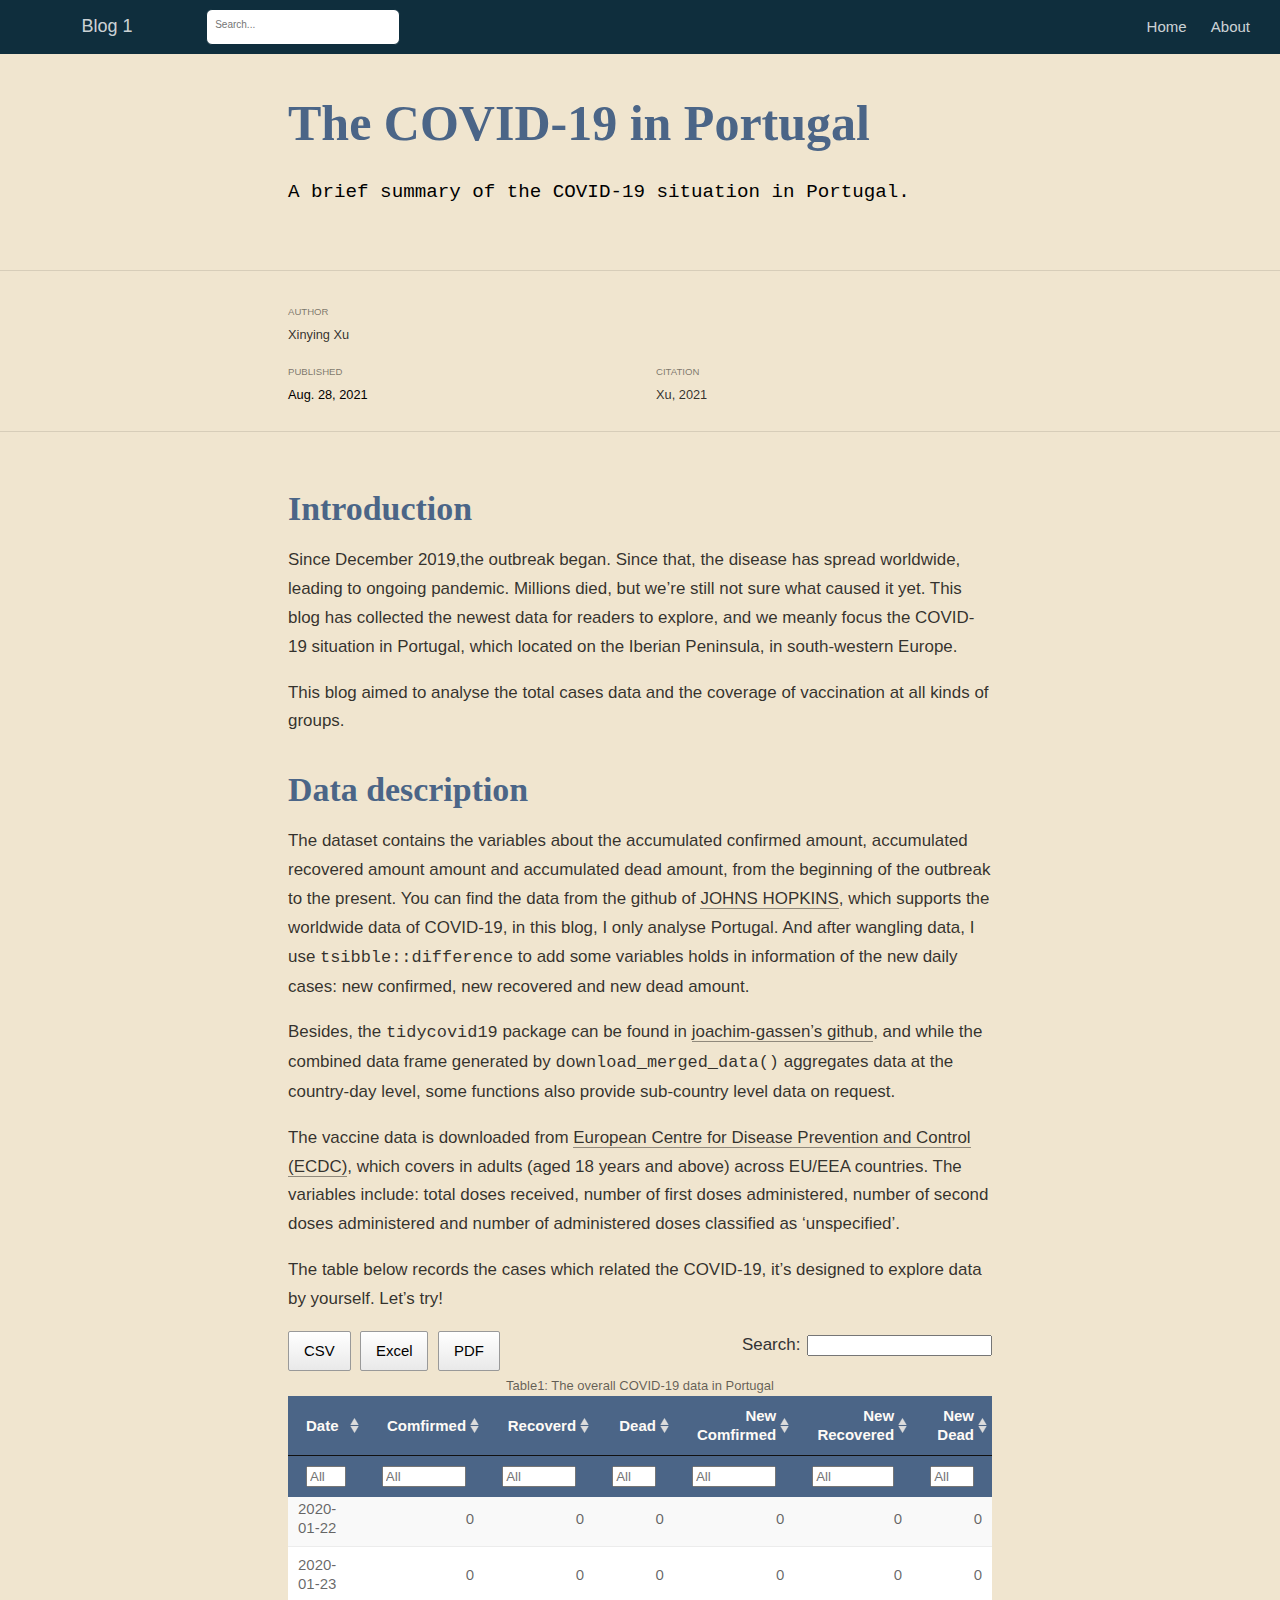
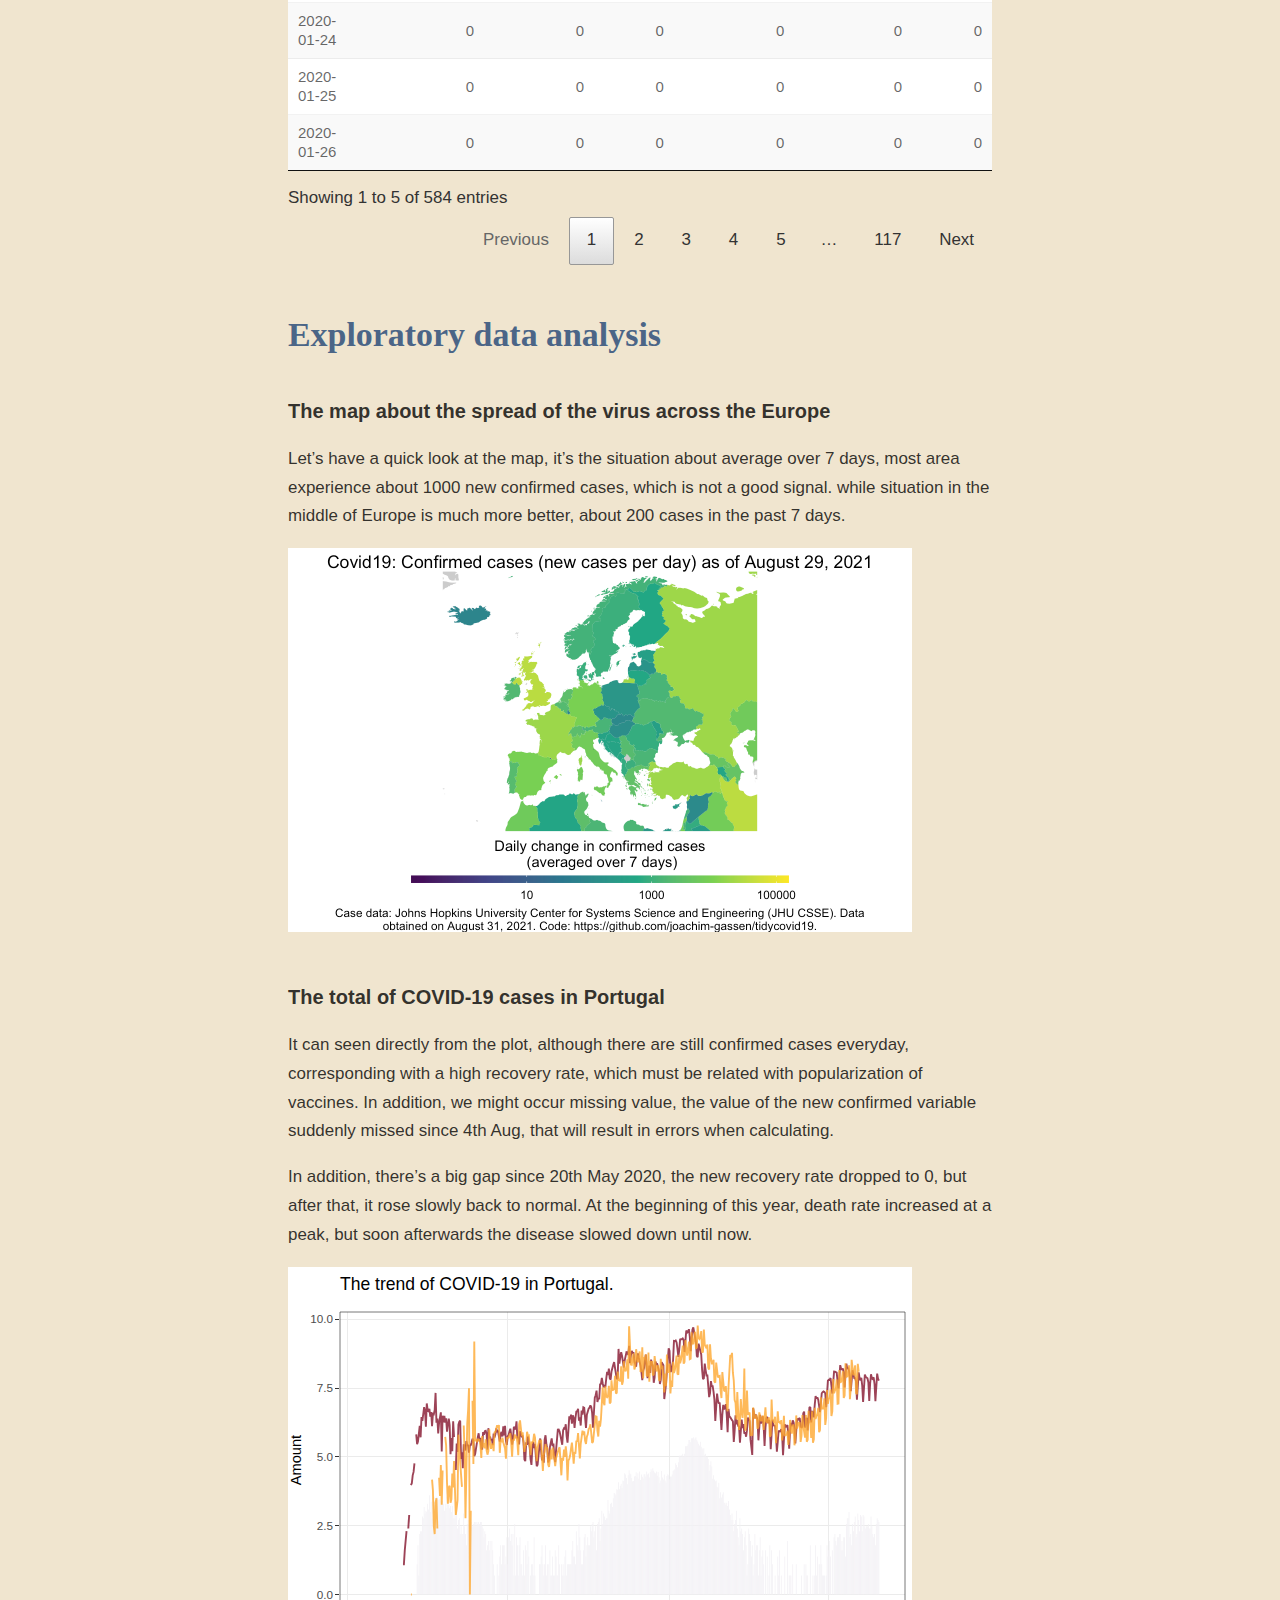
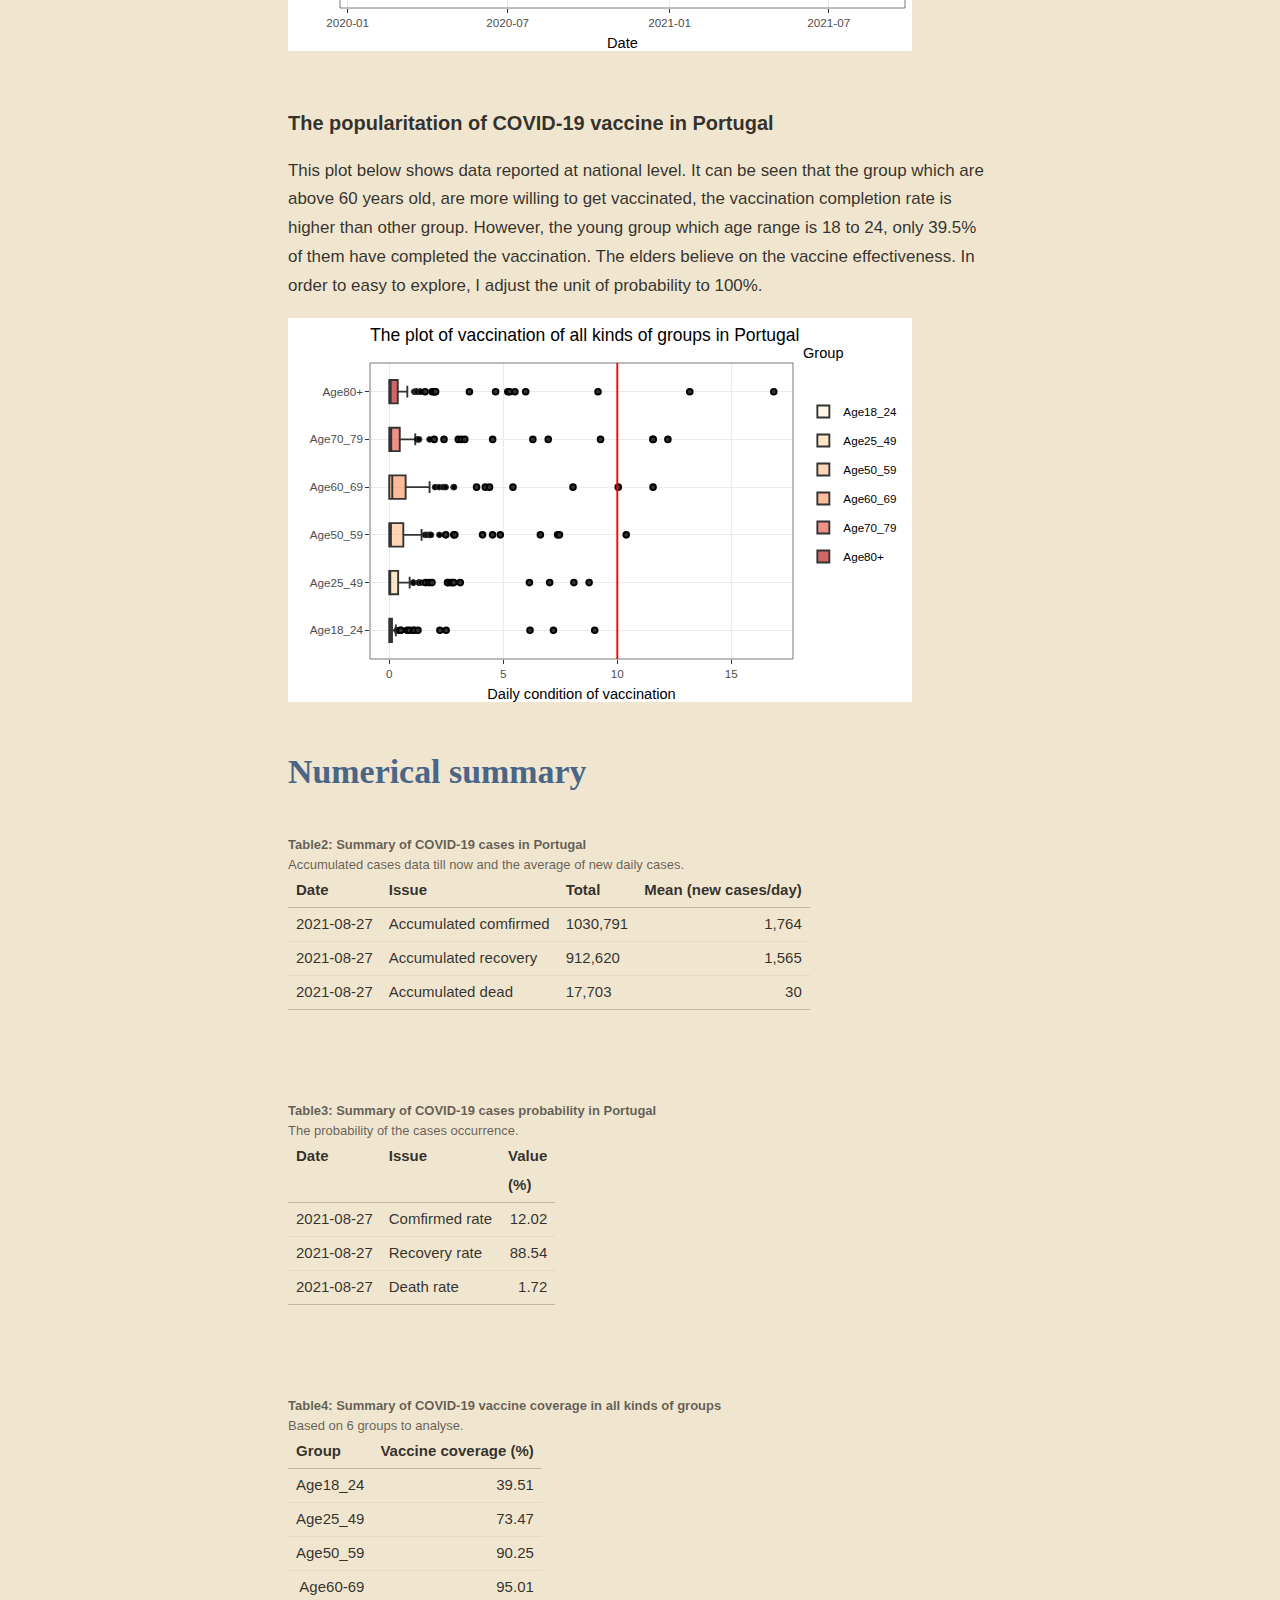
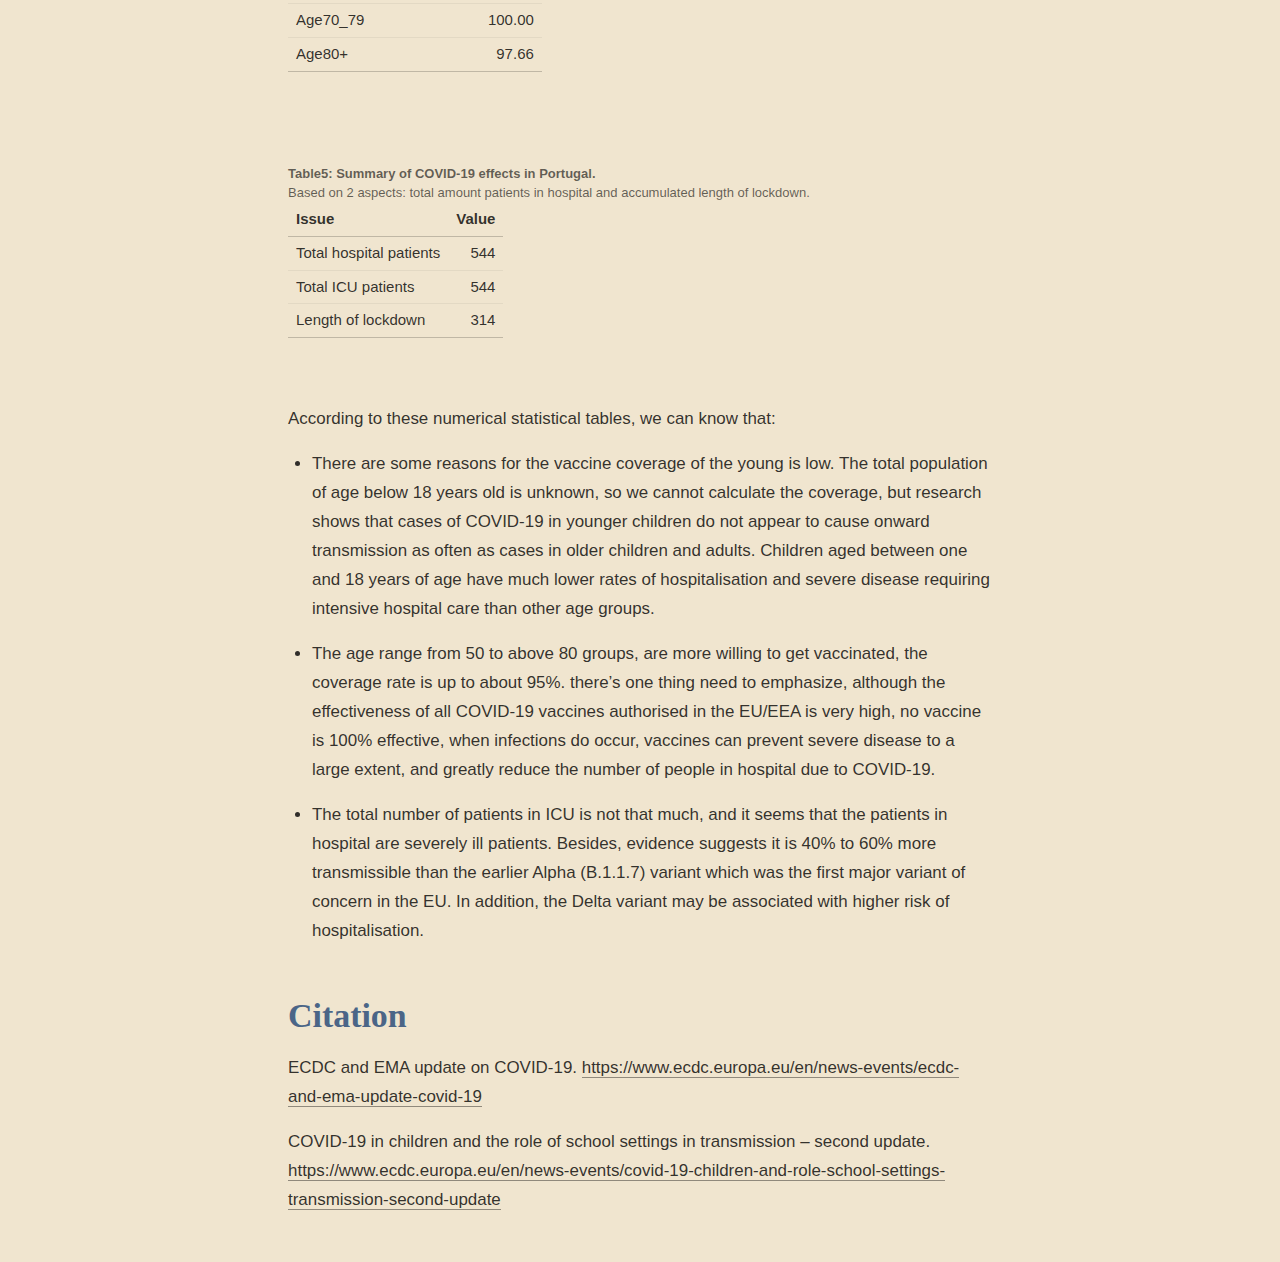
==== commit 6c29aa1e: "Add data story" ====
--- a/docs/posts/2021-08-28-the-condition-of-covid-19-in-portugal/index.html
+++ b/docs/posts/2021-08-28-the-condition-of-covid-19-in-portugal/index.html
@@ -2173,8 +2173,8 @@
 
 </div>
 <div class="layout-chunk" data-layout="l-body">
-<div id="htmlwidget-c94917e56cc5d43b47c5" style="width:100%;height:auto;" class="datatables html-widget"></div>
-<script type="application/json" data-for="htmlwidget-c94917e56cc5d43b47c5">{"x":{"filter":"top","filterHTML":"<tr>\n  <td data-type=\"date\" style=\"vertical-align: top;\">\n    <div class=\"form-group has-feedback\" style=\"margin-bottom: auto;\">\n      <input type=\"search\" placeholder=\"All\" class=\"form-control\" style=\"width: 100%;\"/>\n      <span class=\"glyphicon glyphicon-remove-circle form-control-feedback\"><\/span>\n    <\/div>\n    <div style=\"display: none; position: absolute; width: 200px;\">\n      <div data-min=\"1579651200000\" data-max=\"1630022400000\"><\/div>\n      <span style=\"float: left;\"><\/span>\n      <span style=\"float: right;\"><\/span>\n    <\/div>\n  <\/td>\n  <td data-type=\"number\" style=\"vertical-align: top;\">\n    <div class=\"form-group has-feedback\" style=\"margin-bottom: auto;\">\n      <input type=\"search\" placeholder=\"All\" class=\"form-control\" style=\"width: 100%;\"/>\n      <span class=\"glyphicon glyphicon-remove-circle form-control-feedback\"><\/span>\n    <\/div>\n    <div style=\"display: none; position: absolute; width: 200px;\">\n      <div data-min=\"0\" data-max=\"1030791\"><\/div>\n      <span style=\"float: left;\"><\/span>\n      <span style=\"float: right;\"><\/span>\n    <\/div>\n  <\/td>\n  <td data-type=\"number\" style=\"vertical-align: top;\">\n    <div class=\"form-group has-feedback\" style=\"margin-bottom: auto;\">\n      <input type=\"search\" placeholder=\"All\" class=\"form-control\" style=\"width: 100%;\"/>\n      <span class=\"glyphicon glyphicon-remove-circle form-control-feedback\"><\/span>\n    <\/div>\n    <div style=\"display: none; position: absolute; width: 200px;\">\n      <div data-min=\"0\" data-max=\"912620\"><\/div>\n      <span style=\"float: left;\"><\/span>\n      <span style=\"float: right;\"><\/span>\n    <\/div>\n  <\/td>\n  <td data-type=\"number\" style=\"vertical-align: top;\">\n    <div class=\"form-group has-feedback\" style=\"margin-bottom: auto;\">\n      <input type=\"search\" placeholder=\"All\" class=\"form-control\" style=\"width: 100%;\"/>\n      <span class=\"glyphicon glyphicon-remove-circle form-control-feedback\"><\/span>\n    <\/div>\n    <div style=\"display: none; position: absolute; width: 200px;\">\n      <div data-min=\"0\" data-max=\"17703\"><\/div>\n      <span style=\"float: left;\"><\/span>\n      <span style=\"float: right;\"><\/span>\n    <\/div>\n  <\/td>\n  <td data-type=\"number\" style=\"vertical-align: top;\">\n    <div class=\"form-group has-feedback\" style=\"margin-bottom: auto;\">\n      <input type=\"search\" placeholder=\"All\" class=\"form-control\" style=\"width: 100%;\"/>\n      <span class=\"glyphicon glyphicon-remove-circle form-control-feedback\"><\/span>\n    <\/div>\n    <div style=\"display: none; position: absolute; width: 200px;\">\n      <div data-min=\"-161\" data-max=\"16432\"><\/div>\n      <span style=\"float: left;\"><\/span>\n      <span style=\"float: right;\"><\/span>\n    <\/div>\n  <\/td>\n  <td data-type=\"number\" style=\"vertical-align: top;\">\n    <div class=\"form-group has-feedback\" style=\"margin-bottom: auto;\">\n      <input type=\"search\" placeholder=\"All\" class=\"form-control\" style=\"width: 100%;\"/>\n      <span class=\"glyphicon glyphicon-remove-circle form-control-feedback\"><\/span>\n    <\/div>\n    <div style=\"display: none; position: absolute; width: 200px;\">\n      <div data-min=\"-912620\" data-max=\"17572\"><\/div>\n      <span style=\"float: left;\"><\/span>\n      <span style=\"float: right;\"><\/span>\n    <\/div>\n  <\/td>\n  <td data-type=\"number\" style=\"vertical-align: top;\">\n    <div class=\"form-group has-feedback\" style=\"margin-bottom: auto;\">\n      <input type=\"search\" placeholder=\"All\" class=\"form-control\" style=\"width: 100%;\"/>\n      <span class=\"glyphicon glyphicon-remove-circle form-control-feedback\"><\/span>\n    <\/div>\n    <div style=\"display: none; position: absolute; width: 200px;\">\n      <div data-min=\"0\" data-max=\"303\"><\/div>\n      <span style=\"float: left;\"><\/span>\n      <span style=\"float: right;\"><\/span>\n    <\/div>\n  <\/td>\n<\/tr>","extensions":["Buttons"],"caption":"<caption>Table1: The overall COVID-19 data in Portugal<\/caption>","data":[["2020-01-22","2020-01-23","2020-01-24","2020-01-25","2020-01-26","2020-01-27","2020-01-28","2020-01-29","2020-01-30","2020-01-31","2020-02-01","2020-02-02","2020-02-03","2020-02-04","2020-02-05","2020-02-06","2020-02-07","2020-02-08","2020-02-09","2020-02-10","2020-02-11","2020-02-12","2020-02-13","2020-02-14","2020-02-15","2020-02-16","2020-02-17","2020-02-18","2020-02-19","2020-02-20","2020-02-21","2020-02-22","2020-02-23","2020-02-24","2020-02-25","2020-02-26","2020-02-27","2020-02-28","2020-02-29","2020-03-01","2020-03-02","2020-03-03","2020-03-04","2020-03-05","2020-03-06","2020-03-07","2020-03-08","2020-03-09","2020-03-10","2020-03-11","2020-03-12","2020-03-13","2020-03-14","2020-03-15","2020-03-16","2020-03-17","2020-03-18","2020-03-19","2020-03-20","2020-03-21","2020-03-22","2020-03-23","2020-03-24","2020-03-25","2020-03-26","2020-03-27","2020-03-28","2020-03-29","2020-03-30","2020-03-31","2020-04-01","2020-04-02","2020-04-03","2020-04-04","2020-04-05","2020-04-06","2020-04-07","2020-04-08","2020-04-09","2020-04-10","2020-04-11","2020-04-12","2020-04-13","2020-04-14","2020-04-15","2020-04-16","2020-04-17","2020-04-18","2020-04-19","2020-04-20","2020-04-21","2020-04-22","2020-04-23","2020-04-24","2020-04-25","2020-04-26","2020-04-27","2020-04-28","2020-04-29","2020-04-30","2020-05-01","2020-05-02","2020-05-03","2020-05-04","2020-05-05","2020-05-06","2020-05-07","2020-05-08","2020-05-09","2020-05-10","2020-05-11","2020-05-12","2020-05-13","2020-05-14","2020-05-15","2020-05-16","2020-05-17","2020-05-18","2020-05-19","2020-05-20","2020-05-21","2020-05-22","2020-05-23","2020-05-24","2020-05-25","2020-05-26","2020-05-27","2020-05-28","2020-05-29","2020-05-30","2020-05-31","2020-06-01","2020-06-02","2020-06-03","2020-06-04","2020-06-05","2020-06-06","2020-06-07","2020-06-08","2020-06-09","2020-06-10","2020-06-11","2020-06-12","2020-06-13","2020-06-14","2020-06-15","2020-06-16","2020-06-17","2020-06-18","2020-06-19","2020-06-20","2020-06-21","2020-06-22","2020-06-23","2020-06-24","2020-06-25","2020-06-26","2020-06-27","2020-06-28","2020-06-29","2020-06-30","2020-07-01","2020-07-02","2020-07-03","2020-07-04","2020-07-05","2020-07-06","2020-07-07","2020-07-08","2020-07-09","2020-07-10","2020-07-11","2020-07-12","2020-07-13","2020-07-14","2020-07-15","2020-07-16","2020-07-17","2020-07-18","2020-07-19","2020-07-20","2020-07-21","2020-07-22","2020-07-23","2020-07-24","2020-07-25","2020-07-26","2020-07-27","2020-07-28","2020-07-29","2020-07-30","2020-07-31","2020-08-01","2020-08-02","2020-08-03","2020-08-04","2020-08-05","2020-08-06","2020-08-07","2020-08-08","2020-08-09","2020-08-10","2020-08-11","2020-08-12","2020-08-13","2020-08-14","2020-08-15","2020-08-16","2020-08-17","2020-08-18","2020-08-19","2020-08-20","2020-08-21","2020-08-22","2020-08-23","2020-08-24","2020-08-25","2020-08-26","2020-08-27","2020-08-28","2020-08-29","2020-08-30","2020-08-31","2020-09-01","2020-09-02","2020-09-03","2020-09-04","2020-09-05","2020-09-06","2020-09-07","2020-09-08","2020-09-09","2020-09-10","2020-09-11","2020-09-12","2020-09-13","2020-09-14","2020-09-15","2020-09-16","2020-09-17","2020-09-18","2020-09-19","2020-09-20","2020-09-21","2020-09-22","2020-09-23","2020-09-24","2020-09-25","2020-09-26","2020-09-27","2020-09-28","2020-09-29","2020-09-30","2020-10-01","2020-10-02","2020-10-03","2020-10-04","2020-10-05","2020-10-06","2020-10-07","2020-10-08","2020-10-09","2020-10-10","2020-10-11","2020-10-12","2020-10-13","2020-10-14","2020-10-15","2020-10-16","2020-10-17","2020-10-18","2020-10-19","2020-10-20","2020-10-21","2020-10-22","2020-10-23","2020-10-24","2020-10-25","2020-10-26","2020-10-27","2020-10-28","2020-10-29","2020-10-30","2020-10-31","2020-11-01","2020-11-02","2020-11-03","2020-11-04","2020-11-05","2020-11-06","2020-11-07","2020-11-08","2020-11-09","2020-11-10","2020-11-11","2020-11-12","2020-11-13","2020-11-14","2020-11-15","2020-11-16","2020-11-17","2020-11-18","2020-11-19","2020-11-20","2020-11-21","2020-11-22","2020-11-23","2020-11-24","2020-11-25","2020-11-26","2020-11-27","2020-11-28","2020-11-29","2020-11-30","2020-12-01","2020-12-02","2020-12-03","2020-12-04","2020-12-05","2020-12-06","2020-12-07","2020-12-08","2020-12-09","2020-12-10","2020-12-11","2020-12-12","2020-12-13","2020-12-14","2020-12-15","2020-12-16","2020-12-17","2020-12-18","2020-12-19","2020-12-20","2020-12-21","2020-12-22","2020-12-23","2020-12-24","2020-12-25","2020-12-26","2020-12-27","2020-12-28","2020-12-29","2020-12-30","2020-12-31","2021-01-01","2021-01-02","2021-01-03","2021-01-04","2021-01-05","2021-01-06","2021-01-07","2021-01-08","2021-01-09","2021-01-10","2021-01-11","2021-01-12","2021-01-13","2021-01-14","2021-01-15","2021-01-16","2021-01-17","2021-01-18","2021-01-19","2021-01-20","2021-01-21","2021-01-22","2021-01-23","2021-01-24","2021-01-25","2021-01-26","2021-01-27","2021-01-28","2021-01-29","2021-01-30","2021-01-31","2021-02-01","2021-02-02","2021-02-03","2021-02-04","2021-02-05","2021-02-06","2021-02-07","2021-02-08","2021-02-09","2021-02-10","2021-02-11","2021-02-12","2021-02-13","2021-02-14","2021-02-15","2021-02-16","2021-02-17","2021-02-18","2021-02-19","2021-02-20","2021-02-21","2021-02-22","2021-02-23","2021-02-24","2021-02-25","2021-02-26","2021-02-27","2021-02-28","2021-03-01","2021-03-02","2021-03-03","2021-03-04","2021-03-05","2021-03-06","2021-03-07","2021-03-08","2021-03-09","2021-03-10","2021-03-11","2021-03-12","2021-03-13","2021-03-14","2021-03-15","2021-03-16","2021-03-17","2021-03-18","2021-03-19","2021-03-20","2021-03-21","2021-03-22","2021-03-23","2021-03-24","2021-03-25","2021-03-26","2021-03-27","2021-03-28","2021-03-29","2021-03-30","2021-03-31","2021-04-01","2021-04-02","2021-04-03","2021-04-04","2021-04-05","2021-04-06","2021-04-07","2021-04-08","2021-04-09","2021-04-10","2021-04-11","2021-04-12","2021-04-13","2021-04-14","2021-04-15","2021-04-16","2021-04-17","2021-04-18","2021-04-19","2021-04-20","2021-04-21","2021-04-22","2021-04-23","2021-04-24","2021-04-25","2021-04-26","2021-04-27","2021-04-28","2021-04-29","2021-04-30","2021-05-01","2021-05-02","2021-05-03","2021-05-04","2021-05-05","2021-05-06","2021-05-07","2021-05-08","2021-05-09","2021-05-10","2021-05-11","2021-05-12","2021-05-13","2021-05-14","2021-05-15","2021-05-16","2021-05-17","2021-05-18","2021-05-19","2021-05-20","2021-05-21","2021-05-22","2021-05-23","2021-05-24","2021-05-25","2021-05-26","2021-05-27","2021-05-28","2021-05-29","2021-05-30","2021-05-31","2021-06-01","2021-06-02","2021-06-03","2021-06-04","2021-06-05","2021-06-06","2021-06-07","2021-06-08","2021-06-09","2021-06-10","2021-06-11","2021-06-12","2021-06-13","2021-06-14","2021-06-15","2021-06-16","2021-06-17","2021-06-18","2021-06-19","2021-06-20","2021-06-21","2021-06-22","2021-06-23","2021-06-24","2021-06-25","2021-06-26","2021-06-27","2021-06-28","2021-06-29","2021-06-30","2021-07-01","2021-07-02","2021-07-03","2021-07-04","2021-07-05","2021-07-06","2021-07-07","2021-07-08","2021-07-09","2021-07-10","2021-07-11","2021-07-12","2021-07-13","2021-07-14","2021-07-15","2021-07-16","2021-07-17","2021-07-18","2021-07-19","2021-07-20","2021-07-21","2021-07-22","2021-07-23","2021-07-24","2021-07-25","2021-07-26","2021-07-27","2021-07-28","2021-07-29","2021-07-30","2021-07-31","2021-08-01","2021-08-02","2021-08-03","2021-08-04","2021-08-05","2021-08-06","2021-08-07","2021-08-08","2021-08-09","2021-08-10","2021-08-11","2021-08-12","2021-08-13","2021-08-14","2021-08-15","2021-08-16","2021-08-17","2021-08-18","2021-08-19","2021-08-20","2021-08-21","2021-08-22","2021-08-23","2021-08-24","2021-08-25","2021-08-26","2021-08-27"],[0,0,0,0,0,0,0,0,0,0,0,0,0,0,0,0,0,0,0,0,0,0,0,0,0,0,0,0,0,0,0,0,0,0,0,0,0,0,0,0,2,2,5,8,13,20,30,30,41,59,59,112,169,245,331,448,448,785,1020,1280,1600,2060,2362,2995,3544,4268,5170,5962,6408,7443,8251,9034,9886,10524,11278,11730,12442,13141,13956,15472,15987,16585,16934,17448,18091,18841,19022,19685,20206,20863,21379,21982,22353,22797,23392,23864,24027,24322,24505,25045,25351,25190,25282,25524,25702,26182,26715,27268,27406,27581,27679,27913,28132,28319,28583,28810,29036,29209,29432,29660,29912,30200,30471,30623,30788,31007,31292,31596,31946,32203,32500,32700,32895,33261,33592,33969,34351,34693,34885,35306,35600,35910,36180,36463,36690,37036,37336,37672,38089,38464,38841,39133,39392,39737,40104,40415,40866,41189,41646,41912,42141,42454,42782,43156,43569,43897,44129,44416,44859,45277,45679,46221,46512,46818,47051,47426,47765,48077,48390,48636,48771,48898,49150,49379,49692,49955,50164,50299,50410,50613,50868,51072,51310,51463,51569,51681,51848,52061,52351,52537,52668,52825,52945,53223,53548,53783,53981,54102,54234,54448,54701,54992,55211,55452,55597,55720,55912,56274,56673,57074,57448,57768,58012,58243,58633,59051,59457,59943,60258,60507,60895,61541,62126,62813,63310,63983,64596,65021,65626,66396,67176,68025,68577,69200,69663,70465,71156,72055,72939,73604,74029,74717,75542,76396,77284,78247,79151,79885,80312,81256,82534,83928,85574,86664,87913,89121,91193,93294,95902,98055,99911,101860,103736,106271,109541,112440,116109,118686,121133,124432,128392,132616,137272,141279,144341,146847,149443,156940,161350,166900,173540,179324,183420,187237,192172,198011,204664,211266,217301,225672,230124,236015,243009,249498,255970,260758,264802,268721,274011,280394,285838,290706,294799,298061,300462,303846,307618,312553,318640,322474,325071,327976,332073,335207,340287,344700,348744,350938,353576,358296,362616,366952,370787,374121,376220,378656,383258,387636,391782,392996,394573,396666,400002,406051,413678,420629,423870,427254,431623,436579,446606,456533,466709,476187,483689,489293,496552,507108,517806,528469,539416,549801,556503,566958,581605,595149,609136,624469,636190,643113,653878,668951,685383,698583,711018,720516,726321,731861,740944,748858,755774,761906,765414,767919,770502,774889,778369,781223,784079,785756,787059,788561,790885,792829,794769,796339,797525,798074,799106,800586,801746,802773,803844,804562,804956,805647,806626,807456,808405,809412,810094,810459,811306,811948,812575,813152,813716,814257,814513,814897,815570,816055,816623,817080,817530,817778,818212,818787,819210,819698,820042,820407,820716,821104,821722,822314,822862,823142,823335,823494,824368,825031,825633,826327,826928,827494,827765,828173,828857,829358,829911,830560,831001,831221,831645,832255,832891,833397,833964,834442,834638,834991,835563,836033,836493,836947,837277,837457,837715,838102,838475,838852,839258,839582,839740,840008,840493,840929,841379,841848,842182,842381,842767,843278,843729,844288,844811,845224,845465,845840,846434,847006,847604,848213,848658,849093,849538,850262,851031,851461,852034,852646,853034,853632,854522,855432,855951,856740,857447,858072,859045,860395,861628,862926,864109,865050,865806,866826,868323,869879,871483,873051,874547,875449,877195,879557,882006,884442,887047,889088,890571,892741,896026,899295,902489,905651,907974,909756,912406,916559,920200,923747,927424,930685,932540,935246,939622,943244,947038,950434,953059,954669,956985,960437,963446,966041,968631,970937,972127,974203,977406,979987,982364,984985,986967,988061,990293,993241,995949,998547,1001118,1003335,1004470,1006588,1009571,1012125,1014632,1017308,1019420,1020546,1022807,1025869,1028421,1030791],[0,0,0,0,0,0,0,0,0,0,0,0,0,0,0,0,0,0,0,0,0,0,0,0,0,0,0,0,0,0,0,0,0,0,0,0,0,0,0,0,0,0,0,0,0,0,0,0,0,0,0,1,2,2,3,3,3,3,5,5,5,5,22,22,43,43,43,43,43,43,43,68,68,75,75,140,184,196,205,233,266,277,277,347,383,493,519,610,610,610,917,1143,1201,1228,1277,1329,1357,1389,1470,1519,1647,1671,1689,1712,1743,2076,2258,2422,2499,2549,2549,3013,3182,3198,3328,3822,4636,6430,6431,6452,6452,7590,7705,17549,17822,18096,18349,18637,18911,19186,19409,19552,19869,20079,20323,20526,20807,20995,21156,21339,21742,22002,22200,22438,22669,22852,23212,23580,24010,24477,24906,25376,25548,25829,26083,26382,26633,26864,27066,27205,27505,27798,28097,28424,28772,29017,29166,29445,29714,30049,30350,30655,30907,31065,31550,32110,32476,32790,33153,33369,33547,33769,33999,34369,34687,35010,35217,35375,35626,35875,36140,36483,36783,36984,37111,37318,37565,37840,38087,38364,38511,38600,38760,38940,39177,39374,39585,39697,39800,39936,40129,40264,40473,40652,40774,40880,41021,41184,41357,41556,41766,41885,41961,42104,42233,42427,42576,42793,42953,43016,43146,43284,43441,43644,43894,44069,44185,44362,44528,44794,45053,45404,45596,45736,45974,46290,46676,47003,47380,47647,47884,48193,48530,48937,49359,49845,50207,50454,50712,51037,51517,52164,52803,53187,53498,54047,54493,55081,56066,57919,59000,59966,61898,63238,64531,65880,67842,68877,69956,72344,74001,75702,77449,80280,81771,83294,86589,88946,91453,93754,97747,99781,102083,106878,110353,113689,117382,122517,125066,142155,149445,153702,157924,163000,169379,172919,176827,184233,189356,193944,199446,206275,209534,212942,220877,223446,229018,234038,240203,243055,245843,252428,254700,259548,263648,268453,271322,274277,280038,283719,287028,290690,294814,297233,299603,304825,308446,312533,315126,316671,319746,321682,327794,331016,334276,338668,340150,342535,344419,349110,352225,355701,360181,366080,369108,372056,378084,382544,387607,394065,402542,406929,411589,421871,428364,434237,441556,451324,456491,461757,475485,484753,493699,504886,518900,526411,534384,551956,563174,573934,585276,599593,606166,612921,628078,636859,645122,652739,661525,665316,668854,677719,683061,687462,691866,696916,699222,701409,705976,709054,711713,714493,717313,718977,720235,723465,725399,727053,728659,730601,731567,732346,734218,738179,744196,749770,756259,759417,761788,762961,764019,764599,766170,766924,767319,767874,769086,769838,770448,771339,775007,775391,775849,777503,778210,778912,779655,779973,780322,780643,781537,782294,782895,783523,784208,784618,785063,785809,786469,787011,787607,788274,788669,789216,790118,790650,791171,791751,792377,792685,793011,794205,794781,795326,795838,796477,796721,797124,797901,798414,798952,799442,800007,800277,800645,801306,801621,801961,802285,802671,802900,803191,803759,804176,804522,804984,805466,805692,805979,806648,807065,807532,808047,808557,808813,809135,809813,810271,810659,810959,811640,811897,812174,812964,813489,814023,814318,815094,815342,815622,816503,817092,817754,818440,819324,819688,820081,821374,822234,823103,823960,825209,825684,826292,827969,828990,830224,831479,833197,833852,834624,837135,838642,840297,842024,844497,845516,846544,850034,852269,854537,857108,860449,861707,863089,867540,870243,873008,876240,880368,881570,883372,888423,891687,894555,897886,902014,903514,904962,909330,912620,0,0,0,0,0,0,0,0,0,0,0,0,0,0,0,0,0,0,0,0,0,0,0],[0,0,0,0,0,0,0,0,0,0,0,0,0,0,0,0,0,0,0,0,0,0,0,0,0,0,0,0,0,0,0,0,0,0,0,0,0,0,0,0,0,0,0,0,0,0,0,0,0,0,0,0,0,0,0,1,2,3,6,12,14,23,33,43,60,76,100,119,140,160,187,209,246,266,295,311,345,380,409,435,470,504,535,567,599,629,657,687,714,735,762,785,820,854,880,903,928,948,973,989,1007,1023,1043,1063,1074,1089,1105,1114,1126,1135,1144,1163,1175,1184,1190,1203,1218,1231,1247,1263,1277,1289,1302,1316,1330,1342,1356,1369,1383,1396,1410,1424,1436,1447,1455,1465,1474,1479,1485,1492,1497,1504,1505,1512,1517,1520,1522,1523,1524,1527,1528,1530,1534,1540,1543,1549,1555,1561,1564,1568,1576,1579,1587,1598,1605,1614,1620,1629,1631,1644,1646,1654,1660,1662,1668,1676,1679,1682,1684,1689,1691,1697,1702,1705,1712,1716,1717,1719,1722,1725,1727,1735,1737,1738,1738,1739,1740,1743,1746,1750,1756,1759,1761,1764,1770,1772,1775,1778,1779,1784,1786,1788,1792,1794,1796,1801,1805,1807,1809,1815,1818,1819,1822,1824,1827,1829,1833,1838,1840,1843,1846,1849,1852,1855,1860,1867,1871,1875,1878,1888,1894,1899,1912,1920,1925,1928,1931,1936,1944,1953,1957,1963,1971,1977,1983,1995,2005,2018,2032,2040,2050,2062,2067,2080,2094,2110,2117,2128,2149,2162,2181,2198,2213,2229,2245,2276,2297,2316,2343,2371,2395,2428,2468,2507,2544,2590,2635,2694,2740,2792,2848,2896,2959,3021,3103,3181,3250,3305,3381,3472,3553,3632,3701,3762,3824,3897,3971,4056,4127,4209,4276,4363,4427,4505,4577,4645,4724,4803,4876,4963,5041,5122,5192,5278,5373,5461,5559,5649,5733,5815,5902,5977,6063,6134,6191,6254,6343,6413,6478,6556,6619,6677,6751,6830,6906,6972,7045,7118,7196,7286,7377,7472,7590,7701,7803,7925,8080,8236,8384,8543,8709,8861,9028,9246,9465,9686,9920,10194,10469,10721,11012,11305,11608,11886,12179,12482,12757,13017,13257,13482,13740,13954,14158,14354,14557,14718,14885,15034,15183,15321,15411,15522,15649,15754,15821,15897,15962,16023,16086,16136,16185,16243,16276,16317,16351,16389,16430,16458,16486,16512,16540,16565,16595,16617,16635,16650,16669,16684,16694,16707,16722,16743,16754,16762,16768,16784,16794,16805,16814,16819,16827,16837,16843,16845,16848,16859,16868,16875,16879,16885,16887,16890,16899,16904,16910,16916,16918,16923,16931,16933,16937,16942,16945,16946,16951,16952,16956,16957,16959,16965,16965,16970,16973,16974,16974,16976,16977,16977,16981,16983,16988,16989,16991,16992,16993,16994,16998,16999,16999,17006,17007,17009,17011,17013,17014,17017,17017,17017,17018,17021,17022,17022,17023,17023,17023,17025,17025,17026,17029,17029,17032,17034,17036,17037,17037,17043,17044,17045,17047,17047,17049,17055,17057,17061,17062,17065,17068,17074,17077,17079,17081,17083,17084,17086,17092,17096,17101,17108,17112,17112,17117,17118,17126,17135,17142,17148,17156,17164,17173,17182,17187,17194,17199,17207,17215,17219,17232,17248,17264,17284,17292,17301,17307,17320,17330,17344,17361,17369,17378,17397,17412,17422,17440,17457,17467,17485,17502,17514,17525,17537,17549,17562,17573,17584,17601,17613,17622,17630,17639,17645,17658,17674,17689,17703],[0,0,0,0,0,0,0,0,0,0,0,0,0,0,0,0,0,0,0,0,0,0,0,0,0,0,0,0,0,0,0,0,0,0,0,0,0,0,0,0,2,0,3,3,5,7,10,0,11,18,0,53,57,76,86,117,0,337,235,260,320,460,302,633,549,724,902,792,446,1035,808,783,852,638,754,452,712,699,815,1516,515,598,349,514,643,750,181,663,521,657,516,603,371,444,595,472,163,295,183,540,306,-161,92,242,178,480,533,553,138,175,98,234,219,187,264,227,226,173,223,228,252,288,271,152,165,219,285,304,350,257,297,200,195,366,331,377,382,342,192,421,294,310,270,283,227,346,300,336,417,375,377,292,259,345,367,311,451,323,457,266,229,313,328,374,413,328,232,287,443,418,402,542,291,306,233,375,339,312,313,246,135,127,252,229,313,263,209,135,111,203,255,204,238,153,106,112,167,213,290,186,131,157,120,278,325,235,198,121,132,214,253,291,219,241,145,123,192,362,399,401,374,320,244,231,390,418,406,486,315,249,388,646,585,687,497,673,613,425,605,770,780,849,552,623,463,802,691,899,884,665,425,688,825,854,888,963,904,734,427,944,1278,1394,1646,1090,1249,1208,2072,2101,2608,2153,1856,1949,1876,2535,3270,2899,3669,2577,2447,3299,3960,4224,4656,4007,3062,2506,2596,7497,4410,5550,6640,5784,4096,3817,4935,5839,6653,6602,6035,8371,4452,5891,6994,6489,6472,4788,4044,3919,5290,6383,5444,4868,4093,3262,2401,3384,3772,4935,6087,3834,2597,2905,4097,3134,5080,4413,4044,2194,2638,4720,4320,4336,3835,3334,2099,2436,4602,4378,4146,1214,1577,2093,3336,6049,7627,6951,3241,3384,4369,4956,10027,9927,10176,9478,7502,5604,7259,10556,10698,10663,10947,10385,6702,10455,14647,13544,13987,15333,11721,6923,10765,15073,16432,13200,12435,9498,5805,5540,9083,7914,6916,6132,3508,2505,2583,4387,3480,2854,2856,1677,1303,1502,2324,1944,1940,1570,1186,549,1032,1480,1160,1027,1071,718,394,691,979,830,949,1007,682,365,847,642,627,577,564,541,256,384,673,485,568,457,450,248,434,575,423,488,344,365,309,388,618,592,548,280,193,159,874,663,602,694,601,566,271,408,684,501,553,649,441,220,424,610,636,506,567,478,196,353,572,470,460,454,330,180,258,387,373,377,406,324,158,268,485,436,450,469,334,199,386,511,451,559,523,413,241,375,594,572,598,609,445,435,445,724,769,430,573,612,388,598,890,910,519,789,707,625,973,1350,1233,1298,1183,941,756,1020,1497,1556,1604,1568,1496,902,1746,2362,2449,2436,2605,2041,1483,2170,3285,3269,3194,3162,2323,1782,2650,4153,3641,3547,3677,3261,1855,2706,4376,3622,3794,3396,2625,1610,2316,3452,3009,2595,2590,2306,1190,2076,3203,2581,2377,2621,1982,1094,2232,2948,2708,2598,2571,2217,1135,2118,2983,2554,2507,2676,2112,1126,2261,3062,2552,2370],[0,0,0,0,0,0,0,0,0,0,0,0,0,0,0,0,0,0,0,0,0,0,0,0,0,0,0,0,0,0,0,0,0,0,0,0,0,0,0,0,0,0,0,0,0,0,0,0,0,0,0,1,1,0,1,0,0,0,2,0,0,0,17,0,21,0,0,0,0,0,0,25,0,7,0,65,44,12,9,28,33,11,0,70,36,110,26,91,0,0,307,226,58,27,49,52,28,32,81,49,128,24,18,23,31,333,182,164,77,50,0,464,169,16,130,494,814,1794,1,21,0,1138,115,9844,273,274,253,288,274,275,223,143,317,210,244,203,281,188,161,183,403,260,198,238,231,183,360,368,430,467,429,470,172,281,254,299,251,231,202,139,300,293,299,327,348,245,149,279,269,335,301,305,252,158,485,560,366,314,363,216,178,222,230,370,318,323,207,158,251,249,265,343,300,201,127,207,247,275,247,277,147,89,160,180,237,197,211,112,103,136,193,135,209,179,122,106,141,163,173,199,210,119,76,143,129,194,149,217,160,63,130,138,157,203,250,175,116,177,166,266,259,351,192,140,238,316,386,327,377,267,237,309,337,407,422,486,362,247,258,325,480,647,639,384,311,549,446,588,985,1853,1081,966,1932,1340,1293,1349,1962,1035,1079,2388,1657,1701,1747,2831,1491,1523,3295,2357,2507,2301,3993,2034,2302,4795,3475,3336,3693,5135,2549,17089,7290,4257,4222,5076,6379,3540,3908,7406,5123,4588,5502,6829,3259,3408,7935,2569,5572,5020,6165,2852,2788,6585,2272,4848,4100,4805,2869,2955,5761,3681,3309,3662,4124,2419,2370,5222,3621,4087,2593,1545,3075,1936,6112,3222,3260,4392,1482,2385,1884,4691,3115,3476,4480,5899,3028,2948,6028,4460,5063,6458,8477,4387,4660,10282,6493,5873,7319,9768,5167,5266,13728,9268,8946,11187,14014,7511,7973,17572,11218,10760,11342,14317,6573,6755,15157,8781,8263,7617,8786,3791,3538,8865,5342,4401,4404,5050,2306,2187,4567,3078,2659,2780,2820,1664,1258,3230,1934,1654,1606,1942,966,779,1872,3961,6017,5574,6489,3158,2371,1173,1058,580,1571,754,395,555,1212,752,610,891,3668,384,458,1654,707,702,743,318,349,321,894,757,601,628,685,410,445,746,660,542,596,667,395,547,902,532,521,580,626,308,326,1194,576,545,512,639,244,403,777,513,538,490,565,270,368,661,315,340,324,386,229,291,568,417,346,462,482,226,287,669,417,467,515,510,256,322,678,458,388,300,681,257,277,790,525,534,295,776,248,280,881,589,662,686,884,364,393,1293,860,869,857,1249,475,608,1677,1021,1234,1255,1718,655,772,2511,1507,1655,1727,2473,1019,1028,3490,2235,2268,2571,3341,1258,1382,4451,2703,2765,3232,4128,1202,1802,5051,3264,2868,3331,4128,1500,1448,4368,3290,-912620,0,0,0,0,0,0,0,0,0,0,0,0,0,0,0,0,0,0,0,0,0,0],[0,0,0,0,0,0,0,0,0,0,0,0,0,0,0,0,0,0,0,0,0,0,0,0,0,0,0,0,0,0,0,0,0,0,0,0,0,0,0,0,0,0,0,0,0,0,0,0,0,0,0,0,0,0,0,1,1,1,3,6,2,9,10,10,17,16,24,19,21,20,27,22,37,20,29,16,34,35,29,26,35,34,31,32,32,30,28,30,27,21,27,23,35,34,26,23,25,20,25,16,18,16,20,20,11,15,16,9,12,9,9,19,12,9,6,13,15,13,16,16,14,12,13,14,14,12,14,13,14,13,14,14,12,11,8,10,9,5,6,7,5,7,1,7,5,3,2,1,1,3,1,2,4,6,3,6,6,6,3,4,8,3,8,11,7,9,6,9,2,13,2,8,6,2,6,8,3,3,2,5,2,6,5,3,7,4,1,2,3,3,2,8,2,1,0,1,1,3,3,4,6,3,2,3,6,2,3,3,1,5,2,2,4,2,2,5,4,2,2,6,3,1,3,2,3,2,4,5,2,3,3,3,3,3,5,7,4,4,3,10,6,5,13,8,5,3,3,5,8,9,4,6,8,6,6,12,10,13,14,8,10,12,5,13,14,16,7,11,21,13,19,17,15,16,16,31,21,19,27,28,24,33,40,39,37,46,45,59,46,52,56,48,63,62,82,78,69,55,76,91,81,79,69,61,62,73,74,85,71,82,67,87,64,78,72,68,79,79,73,87,78,81,70,86,95,88,98,90,84,82,87,75,86,71,57,63,89,70,65,78,63,58,74,79,76,66,73,73,78,90,91,95,118,111,102,122,155,156,148,159,166,152,167,218,219,221,234,274,275,252,291,293,303,278,293,303,275,260,240,225,258,214,204,196,203,161,167,149,149,138,90,111,127,105,67,76,65,61,63,50,49,58,33,41,34,38,41,28,28,26,28,25,30,22,18,15,19,15,10,13,15,21,11,8,6,16,10,11,9,5,8,10,6,2,3,11,9,7,4,6,2,3,9,5,6,6,2,5,8,2,4,5,3,1,5,1,4,1,2,6,0,5,3,1,0,2,1,0,4,2,5,1,2,1,1,1,4,1,0,7,1,2,2,2,1,3,0,0,1,3,1,0,1,0,0,2,0,1,3,0,3,2,2,1,0,6,1,1,2,0,2,6,2,4,1,3,3,6,3,2,2,2,1,2,6,4,5,7,4,0,5,1,8,9,7,6,8,8,9,9,5,7,5,8,8,4,13,16,16,20,8,9,6,13,10,14,17,8,9,19,15,10,18,17,10,18,17,12,11,12,12,13,11,11,17,12,9,8,9,6,13,16,15,14]],"container":"<table class=\"stripe hover\">\n  <thead>\n    <tr>\n      <th>Date<\/th>\n      <th>Comfirmed<\/th>\n      <th>Recoverd<\/th>\n      <th>Dead<\/th>\n      <th>New Comfirmed<\/th>\n      <th>New Recovered<\/th>\n      <th>New Dead<\/th>\n    <\/tr>\n  <\/thead>\n<\/table>","options":{"pageLength":5,"initComplete":"function(settings, json) {\n$(this.api().table().header()).css({'background-color': '#4B6587',\n                            'color': '#FDFAF6'});\n}","dom":"Bfrtip","buttons":["csv","excel","pdf"],"columnDefs":[{"className":"dt-right","targets":[1,2,3,4,5,6]}],"order":[],"autoWidth":false,"orderClasses":false,"orderCellsTop":true,"lengthMenu":[5,10,25,50,100]}},"evals":["options.initComplete"],"jsHooks":[]}</script>
+<div id="htmlwidget-dd29b625867f1277ab28" style="width:100%;height:auto;" class="datatables html-widget"></div>
+<script type="application/json" data-for="htmlwidget-dd29b625867f1277ab28">{"x":{"filter":"top","filterHTML":"<tr>\n  <td data-type=\"date\" style=\"vertical-align: top;\">\n    <div class=\"form-group has-feedback\" style=\"margin-bottom: auto;\">\n      <input type=\"search\" placeholder=\"All\" class=\"form-control\" style=\"width: 100%;\"/>\n      <span class=\"glyphicon glyphicon-remove-circle form-control-feedback\"><\/span>\n    <\/div>\n    <div style=\"display: none; position: absolute; width: 200px;\">\n      <div data-min=\"1579651200000\" data-max=\"1630022400000\"><\/div>\n      <span style=\"float: left;\"><\/span>\n      <span style=\"float: right;\"><\/span>\n    <\/div>\n  <\/td>\n  <td data-type=\"number\" style=\"vertical-align: top;\">\n    <div class=\"form-group has-feedback\" style=\"margin-bottom: auto;\">\n      <input type=\"search\" placeholder=\"All\" class=\"form-control\" style=\"width: 100%;\"/>\n      <span class=\"glyphicon glyphicon-remove-circle form-control-feedback\"><\/span>\n    <\/div>\n    <div style=\"display: none; position: absolute; width: 200px;\">\n      <div data-min=\"0\" data-max=\"1030791\"><\/div>\n      <span style=\"float: left;\"><\/span>\n      <span style=\"float: right;\"><\/span>\n    <\/div>\n  <\/td>\n  <td data-type=\"number\" style=\"vertical-align: top;\">\n    <div class=\"form-group has-feedback\" style=\"margin-bottom: auto;\">\n      <input type=\"search\" placeholder=\"All\" class=\"form-control\" style=\"width: 100%;\"/>\n      <span class=\"glyphicon glyphicon-remove-circle form-control-feedback\"><\/span>\n    <\/div>\n    <div style=\"display: none; position: absolute; width: 200px;\">\n      <div data-min=\"0\" data-max=\"912620\"><\/div>\n      <span style=\"float: left;\"><\/span>\n      <span style=\"float: right;\"><\/span>\n    <\/div>\n  <\/td>\n  <td data-type=\"number\" style=\"vertical-align: top;\">\n    <div class=\"form-group has-feedback\" style=\"margin-bottom: auto;\">\n      <input type=\"search\" placeholder=\"All\" class=\"form-control\" style=\"width: 100%;\"/>\n      <span class=\"glyphicon glyphicon-remove-circle form-control-feedback\"><\/span>\n    <\/div>\n    <div style=\"display: none; position: absolute; width: 200px;\">\n      <div data-min=\"0\" data-max=\"17703\"><\/div>\n      <span style=\"float: left;\"><\/span>\n      <span style=\"float: right;\"><\/span>\n    <\/div>\n  <\/td>\n  <td data-type=\"number\" style=\"vertical-align: top;\">\n    <div class=\"form-group has-feedback\" style=\"margin-bottom: auto;\">\n      <input type=\"search\" placeholder=\"All\" class=\"form-control\" style=\"width: 100%;\"/>\n      <span class=\"glyphicon glyphicon-remove-circle form-control-feedback\"><\/span>\n    <\/div>\n    <div style=\"display: none; position: absolute; width: 200px;\">\n      <div data-min=\"-161\" data-max=\"16432\"><\/div>\n      <span style=\"float: left;\"><\/span>\n      <span style=\"float: right;\"><\/span>\n    <\/div>\n  <\/td>\n  <td data-type=\"number\" style=\"vertical-align: top;\">\n    <div class=\"form-group has-feedback\" style=\"margin-bottom: auto;\">\n      <input type=\"search\" placeholder=\"All\" class=\"form-control\" style=\"width: 100%;\"/>\n      <span class=\"glyphicon glyphicon-remove-circle form-control-feedback\"><\/span>\n    <\/div>\n    <div style=\"display: none; position: absolute; width: 200px;\">\n      <div data-min=\"-912620\" data-max=\"17572\"><\/div>\n      <span style=\"float: left;\"><\/span>\n      <span style=\"float: right;\"><\/span>\n    <\/div>\n  <\/td>\n  <td data-type=\"number\" style=\"vertical-align: top;\">\n    <div class=\"form-group has-feedback\" style=\"margin-bottom: auto;\">\n      <input type=\"search\" placeholder=\"All\" class=\"form-control\" style=\"width: 100%;\"/>\n      <span class=\"glyphicon glyphicon-remove-circle form-control-feedback\"><\/span>\n    <\/div>\n    <div style=\"display: none; position: absolute; width: 200px;\">\n      <div data-min=\"0\" data-max=\"303\"><\/div>\n      <span style=\"float: left;\"><\/span>\n      <span style=\"float: right;\"><\/span>\n    <\/div>\n  <\/td>\n<\/tr>","extensions":["Buttons"],"caption":"<caption>Table1: The overall COVID-19 data in Portugal<\/caption>","data":[["2020-01-22","2020-01-23","2020-01-24","2020-01-25","2020-01-26","2020-01-27","2020-01-28","2020-01-29","2020-01-30","2020-01-31","2020-02-01","2020-02-02","2020-02-03","2020-02-04","2020-02-05","2020-02-06","2020-02-07","2020-02-08","2020-02-09","2020-02-10","2020-02-11","2020-02-12","2020-02-13","2020-02-14","2020-02-15","2020-02-16","2020-02-17","2020-02-18","2020-02-19","2020-02-20","2020-02-21","2020-02-22","2020-02-23","2020-02-24","2020-02-25","2020-02-26","2020-02-27","2020-02-28","2020-02-29","2020-03-01","2020-03-02","2020-03-03","2020-03-04","2020-03-05","2020-03-06","2020-03-07","2020-03-08","2020-03-09","2020-03-10","2020-03-11","2020-03-12","2020-03-13","2020-03-14","2020-03-15","2020-03-16","2020-03-17","2020-03-18","2020-03-19","2020-03-20","2020-03-21","2020-03-22","2020-03-23","2020-03-24","2020-03-25","2020-03-26","2020-03-27","2020-03-28","2020-03-29","2020-03-30","2020-03-31","2020-04-01","2020-04-02","2020-04-03","2020-04-04","2020-04-05","2020-04-06","2020-04-07","2020-04-08","2020-04-09","2020-04-10","2020-04-11","2020-04-12","2020-04-13","2020-04-14","2020-04-15","2020-04-16","2020-04-17","2020-04-18","2020-04-19","2020-04-20","2020-04-21","2020-04-22","2020-04-23","2020-04-24","2020-04-25","2020-04-26","2020-04-27","2020-04-28","2020-04-29","2020-04-30","2020-05-01","2020-05-02","2020-05-03","2020-05-04","2020-05-05","2020-05-06","2020-05-07","2020-05-08","2020-05-09","2020-05-10","2020-05-11","2020-05-12","2020-05-13","2020-05-14","2020-05-15","2020-05-16","2020-05-17","2020-05-18","2020-05-19","2020-05-20","2020-05-21","2020-05-22","2020-05-23","2020-05-24","2020-05-25","2020-05-26","2020-05-27","2020-05-28","2020-05-29","2020-05-30","2020-05-31","2020-06-01","2020-06-02","2020-06-03","2020-06-04","2020-06-05","2020-06-06","2020-06-07","2020-06-08","2020-06-09","2020-06-10","2020-06-11","2020-06-12","2020-06-13","2020-06-14","2020-06-15","2020-06-16","2020-06-17","2020-06-18","2020-06-19","2020-06-20","2020-06-21","2020-06-22","2020-06-23","2020-06-24","2020-06-25","2020-06-26","2020-06-27","2020-06-28","2020-06-29","2020-06-30","2020-07-01","2020-07-02","2020-07-03","2020-07-04","2020-07-05","2020-07-06","2020-07-07","2020-07-08","2020-07-09","2020-07-10","2020-07-11","2020-07-12","2020-07-13","2020-07-14","2020-07-15","2020-07-16","2020-07-17","2020-07-18","2020-07-19","2020-07-20","2020-07-21","2020-07-22","2020-07-23","2020-07-24","2020-07-25","2020-07-26","2020-07-27","2020-07-28","2020-07-29","2020-07-30","2020-07-31","2020-08-01","2020-08-02","2020-08-03","2020-08-04","2020-08-05","2020-08-06","2020-08-07","2020-08-08","2020-08-09","2020-08-10","2020-08-11","2020-08-12","2020-08-13","2020-08-14","2020-08-15","2020-08-16","2020-08-17","2020-08-18","2020-08-19","2020-08-20","2020-08-21","2020-08-22","2020-08-23","2020-08-24","2020-08-25","2020-08-26","2020-08-27","2020-08-28","2020-08-29","2020-08-30","2020-08-31","2020-09-01","2020-09-02","2020-09-03","2020-09-04","2020-09-05","2020-09-06","2020-09-07","2020-09-08","2020-09-09","2020-09-10","2020-09-11","2020-09-12","2020-09-13","2020-09-14","2020-09-15","2020-09-16","2020-09-17","2020-09-18","2020-09-19","2020-09-20","2020-09-21","2020-09-22","2020-09-23","2020-09-24","2020-09-25","2020-09-26","2020-09-27","2020-09-28","2020-09-29","2020-09-30","2020-10-01","2020-10-02","2020-10-03","2020-10-04","2020-10-05","2020-10-06","2020-10-07","2020-10-08","2020-10-09","2020-10-10","2020-10-11","2020-10-12","2020-10-13","2020-10-14","2020-10-15","2020-10-16","2020-10-17","2020-10-18","2020-10-19","2020-10-20","2020-10-21","2020-10-22","2020-10-23","2020-10-24","2020-10-25","2020-10-26","2020-10-27","2020-10-28","2020-10-29","2020-10-30","2020-10-31","2020-11-01","2020-11-02","2020-11-03","2020-11-04","2020-11-05","2020-11-06","2020-11-07","2020-11-08","2020-11-09","2020-11-10","2020-11-11","2020-11-12","2020-11-13","2020-11-14","2020-11-15","2020-11-16","2020-11-17","2020-11-18","2020-11-19","2020-11-20","2020-11-21","2020-11-22","2020-11-23","2020-11-24","2020-11-25","2020-11-26","2020-11-27","2020-11-28","2020-11-29","2020-11-30","2020-12-01","2020-12-02","2020-12-03","2020-12-04","2020-12-05","2020-12-06","2020-12-07","2020-12-08","2020-12-09","2020-12-10","2020-12-11","2020-12-12","2020-12-13","2020-12-14","2020-12-15","2020-12-16","2020-12-17","2020-12-18","2020-12-19","2020-12-20","2020-12-21","2020-12-22","2020-12-23","2020-12-24","2020-12-25","2020-12-26","2020-12-27","2020-12-28","2020-12-29","2020-12-30","2020-12-31","2021-01-01","2021-01-02","2021-01-03","2021-01-04","2021-01-05","2021-01-06","2021-01-07","2021-01-08","2021-01-09","2021-01-10","2021-01-11","2021-01-12","2021-01-13","2021-01-14","2021-01-15","2021-01-16","2021-01-17","2021-01-18","2021-01-19","2021-01-20","2021-01-21","2021-01-22","2021-01-23","2021-01-24","2021-01-25","2021-01-26","2021-01-27","2021-01-28","2021-01-29","2021-01-30","2021-01-31","2021-02-01","2021-02-02","2021-02-03","2021-02-04","2021-02-05","2021-02-06","2021-02-07","2021-02-08","2021-02-09","2021-02-10","2021-02-11","2021-02-12","2021-02-13","2021-02-14","2021-02-15","2021-02-16","2021-02-17","2021-02-18","2021-02-19","2021-02-20","2021-02-21","2021-02-22","2021-02-23","2021-02-24","2021-02-25","2021-02-26","2021-02-27","2021-02-28","2021-03-01","2021-03-02","2021-03-03","2021-03-04","2021-03-05","2021-03-06","2021-03-07","2021-03-08","2021-03-09","2021-03-10","2021-03-11","2021-03-12","2021-03-13","2021-03-14","2021-03-15","2021-03-16","2021-03-17","2021-03-18","2021-03-19","2021-03-20","2021-03-21","2021-03-22","2021-03-23","2021-03-24","2021-03-25","2021-03-26","2021-03-27","2021-03-28","2021-03-29","2021-03-30","2021-03-31","2021-04-01","2021-04-02","2021-04-03","2021-04-04","2021-04-05","2021-04-06","2021-04-07","2021-04-08","2021-04-09","2021-04-10","2021-04-11","2021-04-12","2021-04-13","2021-04-14","2021-04-15","2021-04-16","2021-04-17","2021-04-18","2021-04-19","2021-04-20","2021-04-21","2021-04-22","2021-04-23","2021-04-24","2021-04-25","2021-04-26","2021-04-27","2021-04-28","2021-04-29","2021-04-30","2021-05-01","2021-05-02","2021-05-03","2021-05-04","2021-05-05","2021-05-06","2021-05-07","2021-05-08","2021-05-09","2021-05-10","2021-05-11","2021-05-12","2021-05-13","2021-05-14","2021-05-15","2021-05-16","2021-05-17","2021-05-18","2021-05-19","2021-05-20","2021-05-21","2021-05-22","2021-05-23","2021-05-24","2021-05-25","2021-05-26","2021-05-27","2021-05-28","2021-05-29","2021-05-30","2021-05-31","2021-06-01","2021-06-02","2021-06-03","2021-06-04","2021-06-05","2021-06-06","2021-06-07","2021-06-08","2021-06-09","2021-06-10","2021-06-11","2021-06-12","2021-06-13","2021-06-14","2021-06-15","2021-06-16","2021-06-17","2021-06-18","2021-06-19","2021-06-20","2021-06-21","2021-06-22","2021-06-23","2021-06-24","2021-06-25","2021-06-26","2021-06-27","2021-06-28","2021-06-29","2021-06-30","2021-07-01","2021-07-02","2021-07-03","2021-07-04","2021-07-05","2021-07-06","2021-07-07","2021-07-08","2021-07-09","2021-07-10","2021-07-11","2021-07-12","2021-07-13","2021-07-14","2021-07-15","2021-07-16","2021-07-17","2021-07-18","2021-07-19","2021-07-20","2021-07-21","2021-07-22","2021-07-23","2021-07-24","2021-07-25","2021-07-26","2021-07-27","2021-07-28","2021-07-29","2021-07-30","2021-07-31","2021-08-01","2021-08-02","2021-08-03","2021-08-04","2021-08-05","2021-08-06","2021-08-07","2021-08-08","2021-08-09","2021-08-10","2021-08-11","2021-08-12","2021-08-13","2021-08-14","2021-08-15","2021-08-16","2021-08-17","2021-08-18","2021-08-19","2021-08-20","2021-08-21","2021-08-22","2021-08-23","2021-08-24","2021-08-25","2021-08-26","2021-08-27"],[0,0,0,0,0,0,0,0,0,0,0,0,0,0,0,0,0,0,0,0,0,0,0,0,0,0,0,0,0,0,0,0,0,0,0,0,0,0,0,0,2,2,5,8,13,20,30,30,41,59,59,112,169,245,331,448,448,785,1020,1280,1600,2060,2362,2995,3544,4268,5170,5962,6408,7443,8251,9034,9886,10524,11278,11730,12442,13141,13956,15472,15987,16585,16934,17448,18091,18841,19022,19685,20206,20863,21379,21982,22353,22797,23392,23864,24027,24322,24505,25045,25351,25190,25282,25524,25702,26182,26715,27268,27406,27581,27679,27913,28132,28319,28583,28810,29036,29209,29432,29660,29912,30200,30471,30623,30788,31007,31292,31596,31946,32203,32500,32700,32895,33261,33592,33969,34351,34693,34885,35306,35600,35910,36180,36463,36690,37036,37336,37672,38089,38464,38841,39133,39392,39737,40104,40415,40866,41189,41646,41912,42141,42454,42782,43156,43569,43897,44129,44416,44859,45277,45679,46221,46512,46818,47051,47426,47765,48077,48390,48636,48771,48898,49150,49379,49692,49955,50164,50299,50410,50613,50868,51072,51310,51463,51569,51681,51848,52061,52351,52537,52668,52825,52945,53223,53548,53783,53981,54102,54234,54448,54701,54992,55211,55452,55597,55720,55912,56274,56673,57074,57448,57768,58012,58243,58633,59051,59457,59943,60258,60507,60895,61541,62126,62813,63310,63983,64596,65021,65626,66396,67176,68025,68577,69200,69663,70465,71156,72055,72939,73604,74029,74717,75542,76396,77284,78247,79151,79885,80312,81256,82534,83928,85574,86664,87913,89121,91193,93294,95902,98055,99911,101860,103736,106271,109541,112440,116109,118686,121133,124432,128392,132616,137272,141279,144341,146847,149443,156940,161350,166900,173540,179324,183420,187237,192172,198011,204664,211266,217301,225672,230124,236015,243009,249498,255970,260758,264802,268721,274011,280394,285838,290706,294799,298061,300462,303846,307618,312553,318640,322474,325071,327976,332073,335207,340287,344700,348744,350938,353576,358296,362616,366952,370787,374121,376220,378656,383258,387636,391782,392996,394573,396666,400002,406051,413678,420629,423870,427254,431623,436579,446606,456533,466709,476187,483689,489293,496552,507108,517806,528469,539416,549801,556503,566958,581605,595149,609136,624469,636190,643113,653878,668951,685383,698583,711018,720516,726321,731861,740944,748858,755774,761906,765414,767919,770502,774889,778369,781223,784079,785756,787059,788561,790885,792829,794769,796339,797525,798074,799106,800586,801746,802773,803844,804562,804956,805647,806626,807456,808405,809412,810094,810459,811306,811948,812575,813152,813716,814257,814513,814897,815570,816055,816623,817080,817530,817778,818212,818787,819210,819698,820042,820407,820716,821104,821722,822314,822862,823142,823335,823494,824368,825031,825633,826327,826928,827494,827765,828173,828857,829358,829911,830560,831001,831221,831645,832255,832891,833397,833964,834442,834638,834991,835563,836033,836493,836947,837277,837457,837715,838102,838475,838852,839258,839582,839740,840008,840493,840929,841379,841848,842182,842381,842767,843278,843729,844288,844811,845224,845465,845840,846434,847006,847604,848213,848658,849093,849538,850262,851031,851461,852034,852646,853034,853632,854522,855432,855951,856740,857447,858072,859045,860395,861628,862926,864109,865050,865806,866826,868323,869879,871483,873051,874547,875449,877195,879557,882006,884442,887047,889088,890571,892741,896026,899295,902489,905651,907974,909756,912406,916559,920200,923747,927424,930685,932540,935246,939622,943244,947038,950434,953059,954669,956985,960437,963446,966041,968631,970937,972127,974203,977406,979987,982364,984985,986967,988061,990293,993241,995949,998547,1001118,1003335,1004470,1006588,1009571,1012125,1014632,1017308,1019420,1020546,1022807,1025869,1028421,1030791],[0,0,0,0,0,0,0,0,0,0,0,0,0,0,0,0,0,0,0,0,0,0,0,0,0,0,0,0,0,0,0,0,0,0,0,0,0,0,0,0,0,0,0,0,0,0,0,0,0,0,0,1,2,2,3,3,3,3,5,5,5,5,22,22,43,43,43,43,43,43,43,68,68,75,75,140,184,196,205,233,266,277,277,347,383,493,519,610,610,610,917,1143,1201,1228,1277,1329,1357,1389,1470,1519,1647,1671,1689,1712,1743,2076,2258,2422,2499,2549,2549,3013,3182,3198,3328,3822,4636,6430,6431,6452,6452,7590,7705,17549,17822,18096,18349,18637,18911,19186,19409,19552,19869,20079,20323,20526,20807,20995,21156,21339,21742,22002,22200,22438,22669,22852,23212,23580,24010,24477,24906,25376,25548,25829,26083,26382,26633,26864,27066,27205,27505,27798,28097,28424,28772,29017,29166,29445,29714,30049,30350,30655,30907,31065,31550,32110,32476,32790,33153,33369,33547,33769,33999,34369,34687,35010,35217,35375,35626,35875,36140,36483,36783,36984,37111,37318,37565,37840,38087,38364,38511,38600,38760,38940,39177,39374,39585,39697,39800,39936,40129,40264,40473,40652,40774,40880,41021,41184,41357,41556,41766,41885,41961,42104,42233,42427,42576,42793,42953,43016,43146,43284,43441,43644,43894,44069,44185,44362,44528,44794,45053,45404,45596,45736,45974,46290,46676,47003,47380,47647,47884,48193,48530,48937,49359,49845,50207,50454,50712,51037,51517,52164,52803,53187,53498,54047,54493,55081,56066,57919,59000,59966,61898,63238,64531,65880,67842,68877,69956,72344,74001,75702,77449,80280,81771,83294,86589,88946,91453,93754,97747,99781,102083,106878,110353,113689,117382,122517,125066,142155,149445,153702,157924,163000,169379,172919,176827,184233,189356,193944,199446,206275,209534,212942,220877,223446,229018,234038,240203,243055,245843,252428,254700,259548,263648,268453,271322,274277,280038,283719,287028,290690,294814,297233,299603,304825,308446,312533,315126,316671,319746,321682,327794,331016,334276,338668,340150,342535,344419,349110,352225,355701,360181,366080,369108,372056,378084,382544,387607,394065,402542,406929,411589,421871,428364,434237,441556,451324,456491,461757,475485,484753,493699,504886,518900,526411,534384,551956,563174,573934,585276,599593,606166,612921,628078,636859,645122,652739,661525,665316,668854,677719,683061,687462,691866,696916,699222,701409,705976,709054,711713,714493,717313,718977,720235,723465,725399,727053,728659,730601,731567,732346,734218,738179,744196,749770,756259,759417,761788,762961,764019,764599,766170,766924,767319,767874,769086,769838,770448,771339,775007,775391,775849,777503,778210,778912,779655,779973,780322,780643,781537,782294,782895,783523,784208,784618,785063,785809,786469,787011,787607,788274,788669,789216,790118,790650,791171,791751,792377,792685,793011,794205,794781,795326,795838,796477,796721,797124,797901,798414,798952,799442,800007,800277,800645,801306,801621,801961,802285,802671,802900,803191,803759,804176,804522,804984,805466,805692,805979,806648,807065,807532,808047,808557,808813,809135,809813,810271,810659,810959,811640,811897,812174,812964,813489,814023,814318,815094,815342,815622,816503,817092,817754,818440,819324,819688,820081,821374,822234,823103,823960,825209,825684,826292,827969,828990,830224,831479,833197,833852,834624,837135,838642,840297,842024,844497,845516,846544,850034,852269,854537,857108,860449,861707,863089,867540,870243,873008,876240,880368,881570,883372,888423,891687,894555,897886,902014,903514,904962,909330,912620,0,0,0,0,0,0,0,0,0,0,0,0,0,0,0,0,0,0,0,0,0,0,0],[0,0,0,0,0,0,0,0,0,0,0,0,0,0,0,0,0,0,0,0,0,0,0,0,0,0,0,0,0,0,0,0,0,0,0,0,0,0,0,0,0,0,0,0,0,0,0,0,0,0,0,0,0,0,0,1,2,3,6,12,14,23,33,43,60,76,100,119,140,160,187,209,246,266,295,311,345,380,409,435,470,504,535,567,599,629,657,687,714,735,762,785,820,854,880,903,928,948,973,989,1007,1023,1043,1063,1074,1089,1105,1114,1126,1135,1144,1163,1175,1184,1190,1203,1218,1231,1247,1263,1277,1289,1302,1316,1330,1342,1356,1369,1383,1396,1410,1424,1436,1447,1455,1465,1474,1479,1485,1492,1497,1504,1505,1512,1517,1520,1522,1523,1524,1527,1528,1530,1534,1540,1543,1549,1555,1561,1564,1568,1576,1579,1587,1598,1605,1614,1620,1629,1631,1644,1646,1654,1660,1662,1668,1676,1679,1682,1684,1689,1691,1697,1702,1705,1712,1716,1717,1719,1722,1725,1727,1735,1737,1738,1738,1739,1740,1743,1746,1750,1756,1759,1761,1764,1770,1772,1775,1778,1779,1784,1786,1788,1792,1794,1796,1801,1805,1807,1809,1815,1818,1819,1822,1824,1827,1829,1833,1838,1840,1843,1846,1849,1852,1855,1860,1867,1871,1875,1878,1888,1894,1899,1912,1920,1925,1928,1931,1936,1944,1953,1957,1963,1971,1977,1983,1995,2005,2018,2032,2040,2050,2062,2067,2080,2094,2110,2117,2128,2149,2162,2181,2198,2213,2229,2245,2276,2297,2316,2343,2371,2395,2428,2468,2507,2544,2590,2635,2694,2740,2792,2848,2896,2959,3021,3103,3181,3250,3305,3381,3472,3553,3632,3701,3762,3824,3897,3971,4056,4127,4209,4276,4363,4427,4505,4577,4645,4724,4803,4876,4963,5041,5122,5192,5278,5373,5461,5559,5649,5733,5815,5902,5977,6063,6134,6191,6254,6343,6413,6478,6556,6619,6677,6751,6830,6906,6972,7045,7118,7196,7286,7377,7472,7590,7701,7803,7925,8080,8236,8384,8543,8709,8861,9028,9246,9465,9686,9920,10194,10469,10721,11012,11305,11608,11886,12179,12482,12757,13017,13257,13482,13740,13954,14158,14354,14557,14718,14885,15034,15183,15321,15411,15522,15649,15754,15821,15897,15962,16023,16086,16136,16185,16243,16276,16317,16351,16389,16430,16458,16486,16512,16540,16565,16595,16617,16635,16650,16669,16684,16694,16707,16722,16743,16754,16762,16768,16784,16794,16805,16814,16819,16827,16837,16843,16845,16848,16859,16868,16875,16879,16885,16887,16890,16899,16904,16910,16916,16918,16923,16931,16933,16937,16942,16945,16946,16951,16952,16956,16957,16959,16965,16965,16970,16973,16974,16974,16976,16977,16977,16981,16983,16988,16989,16991,16992,16993,16994,16998,16999,16999,17006,17007,17009,17011,17013,17014,17017,17017,17017,17018,17021,17022,17022,17023,17023,17023,17025,17025,17026,17029,17029,17032,17034,17036,17037,17037,17043,17044,17045,17047,17047,17049,17055,17057,17061,17062,17065,17068,17074,17077,17079,17081,17083,17084,17086,17092,17096,17101,17108,17112,17112,17117,17118,17126,17135,17142,17148,17156,17164,17173,17182,17187,17194,17199,17207,17215,17219,17232,17248,17264,17284,17292,17301,17307,17320,17330,17344,17361,17369,17378,17397,17412,17422,17440,17457,17467,17485,17502,17514,17525,17537,17549,17562,17573,17584,17601,17613,17622,17630,17639,17645,17658,17674,17689,17703],[0,0,0,0,0,0,0,0,0,0,0,0,0,0,0,0,0,0,0,0,0,0,0,0,0,0,0,0,0,0,0,0,0,0,0,0,0,0,0,0,2,0,3,3,5,7,10,0,11,18,0,53,57,76,86,117,0,337,235,260,320,460,302,633,549,724,902,792,446,1035,808,783,852,638,754,452,712,699,815,1516,515,598,349,514,643,750,181,663,521,657,516,603,371,444,595,472,163,295,183,540,306,-161,92,242,178,480,533,553,138,175,98,234,219,187,264,227,226,173,223,228,252,288,271,152,165,219,285,304,350,257,297,200,195,366,331,377,382,342,192,421,294,310,270,283,227,346,300,336,417,375,377,292,259,345,367,311,451,323,457,266,229,313,328,374,413,328,232,287,443,418,402,542,291,306,233,375,339,312,313,246,135,127,252,229,313,263,209,135,111,203,255,204,238,153,106,112,167,213,290,186,131,157,120,278,325,235,198,121,132,214,253,291,219,241,145,123,192,362,399,401,374,320,244,231,390,418,406,486,315,249,388,646,585,687,497,673,613,425,605,770,780,849,552,623,463,802,691,899,884,665,425,688,825,854,888,963,904,734,427,944,1278,1394,1646,1090,1249,1208,2072,2101,2608,2153,1856,1949,1876,2535,3270,2899,3669,2577,2447,3299,3960,4224,4656,4007,3062,2506,2596,7497,4410,5550,6640,5784,4096,3817,4935,5839,6653,6602,6035,8371,4452,5891,6994,6489,6472,4788,4044,3919,5290,6383,5444,4868,4093,3262,2401,3384,3772,4935,6087,3834,2597,2905,4097,3134,5080,4413,4044,2194,2638,4720,4320,4336,3835,3334,2099,2436,4602,4378,4146,1214,1577,2093,3336,6049,7627,6951,3241,3384,4369,4956,10027,9927,10176,9478,7502,5604,7259,10556,10698,10663,10947,10385,6702,10455,14647,13544,13987,15333,11721,6923,10765,15073,16432,13200,12435,9498,5805,5540,9083,7914,6916,6132,3508,2505,2583,4387,3480,2854,2856,1677,1303,1502,2324,1944,1940,1570,1186,549,1032,1480,1160,1027,1071,718,394,691,979,830,949,1007,682,365,847,642,627,577,564,541,256,384,673,485,568,457,450,248,434,575,423,488,344,365,309,388,618,592,548,280,193,159,874,663,602,694,601,566,271,408,684,501,553,649,441,220,424,610,636,506,567,478,196,353,572,470,460,454,330,180,258,387,373,377,406,324,158,268,485,436,450,469,334,199,386,511,451,559,523,413,241,375,594,572,598,609,445,435,445,724,769,430,573,612,388,598,890,910,519,789,707,625,973,1350,1233,1298,1183,941,756,1020,1497,1556,1604,1568,1496,902,1746,2362,2449,2436,2605,2041,1483,2170,3285,3269,3194,3162,2323,1782,2650,4153,3641,3547,3677,3261,1855,2706,4376,3622,3794,3396,2625,1610,2316,3452,3009,2595,2590,2306,1190,2076,3203,2581,2377,2621,1982,1094,2232,2948,2708,2598,2571,2217,1135,2118,2983,2554,2507,2676,2112,1126,2261,3062,2552,2370],[0,0,0,0,0,0,0,0,0,0,0,0,0,0,0,0,0,0,0,0,0,0,0,0,0,0,0,0,0,0,0,0,0,0,0,0,0,0,0,0,0,0,0,0,0,0,0,0,0,0,0,1,1,0,1,0,0,0,2,0,0,0,17,0,21,0,0,0,0,0,0,25,0,7,0,65,44,12,9,28,33,11,0,70,36,110,26,91,0,0,307,226,58,27,49,52,28,32,81,49,128,24,18,23,31,333,182,164,77,50,0,464,169,16,130,494,814,1794,1,21,0,1138,115,9844,273,274,253,288,274,275,223,143,317,210,244,203,281,188,161,183,403,260,198,238,231,183,360,368,430,467,429,470,172,281,254,299,251,231,202,139,300,293,299,327,348,245,149,279,269,335,301,305,252,158,485,560,366,314,363,216,178,222,230,370,318,323,207,158,251,249,265,343,300,201,127,207,247,275,247,277,147,89,160,180,237,197,211,112,103,136,193,135,209,179,122,106,141,163,173,199,210,119,76,143,129,194,149,217,160,63,130,138,157,203,250,175,116,177,166,266,259,351,192,140,238,316,386,327,377,267,237,309,337,407,422,486,362,247,258,325,480,647,639,384,311,549,446,588,985,1853,1081,966,1932,1340,1293,1349,1962,1035,1079,2388,1657,1701,1747,2831,1491,1523,3295,2357,2507,2301,3993,2034,2302,4795,3475,3336,3693,5135,2549,17089,7290,4257,4222,5076,6379,3540,3908,7406,5123,4588,5502,6829,3259,3408,7935,2569,5572,5020,6165,2852,2788,6585,2272,4848,4100,4805,2869,2955,5761,3681,3309,3662,4124,2419,2370,5222,3621,4087,2593,1545,3075,1936,6112,3222,3260,4392,1482,2385,1884,4691,3115,3476,4480,5899,3028,2948,6028,4460,5063,6458,8477,4387,4660,10282,6493,5873,7319,9768,5167,5266,13728,9268,8946,11187,14014,7511,7973,17572,11218,10760,11342,14317,6573,6755,15157,8781,8263,7617,8786,3791,3538,8865,5342,4401,4404,5050,2306,2187,4567,3078,2659,2780,2820,1664,1258,3230,1934,1654,1606,1942,966,779,1872,3961,6017,5574,6489,3158,2371,1173,1058,580,1571,754,395,555,1212,752,610,891,3668,384,458,1654,707,702,743,318,349,321,894,757,601,628,685,410,445,746,660,542,596,667,395,547,902,532,521,580,626,308,326,1194,576,545,512,639,244,403,777,513,538,490,565,270,368,661,315,340,324,386,229,291,568,417,346,462,482,226,287,669,417,467,515,510,256,322,678,458,388,300,681,257,277,790,525,534,295,776,248,280,881,589,662,686,884,364,393,1293,860,869,857,1249,475,608,1677,1021,1234,1255,1718,655,772,2511,1507,1655,1727,2473,1019,1028,3490,2235,2268,2571,3341,1258,1382,4451,2703,2765,3232,4128,1202,1802,5051,3264,2868,3331,4128,1500,1448,4368,3290,-912620,0,0,0,0,0,0,0,0,0,0,0,0,0,0,0,0,0,0,0,0,0,0],[0,0,0,0,0,0,0,0,0,0,0,0,0,0,0,0,0,0,0,0,0,0,0,0,0,0,0,0,0,0,0,0,0,0,0,0,0,0,0,0,0,0,0,0,0,0,0,0,0,0,0,0,0,0,0,1,1,1,3,6,2,9,10,10,17,16,24,19,21,20,27,22,37,20,29,16,34,35,29,26,35,34,31,32,32,30,28,30,27,21,27,23,35,34,26,23,25,20,25,16,18,16,20,20,11,15,16,9,12,9,9,19,12,9,6,13,15,13,16,16,14,12,13,14,14,12,14,13,14,13,14,14,12,11,8,10,9,5,6,7,5,7,1,7,5,3,2,1,1,3,1,2,4,6,3,6,6,6,3,4,8,3,8,11,7,9,6,9,2,13,2,8,6,2,6,8,3,3,2,5,2,6,5,3,7,4,1,2,3,3,2,8,2,1,0,1,1,3,3,4,6,3,2,3,6,2,3,3,1,5,2,2,4,2,2,5,4,2,2,6,3,1,3,2,3,2,4,5,2,3,3,3,3,3,5,7,4,4,3,10,6,5,13,8,5,3,3,5,8,9,4,6,8,6,6,12,10,13,14,8,10,12,5,13,14,16,7,11,21,13,19,17,15,16,16,31,21,19,27,28,24,33,40,39,37,46,45,59,46,52,56,48,63,62,82,78,69,55,76,91,81,79,69,61,62,73,74,85,71,82,67,87,64,78,72,68,79,79,73,87,78,81,70,86,95,88,98,90,84,82,87,75,86,71,57,63,89,70,65,78,63,58,74,79,76,66,73,73,78,90,91,95,118,111,102,122,155,156,148,159,166,152,167,218,219,221,234,274,275,252,291,293,303,278,293,303,275,260,240,225,258,214,204,196,203,161,167,149,149,138,90,111,127,105,67,76,65,61,63,50,49,58,33,41,34,38,41,28,28,26,28,25,30,22,18,15,19,15,10,13,15,21,11,8,6,16,10,11,9,5,8,10,6,2,3,11,9,7,4,6,2,3,9,5,6,6,2,5,8,2,4,5,3,1,5,1,4,1,2,6,0,5,3,1,0,2,1,0,4,2,5,1,2,1,1,1,4,1,0,7,1,2,2,2,1,3,0,0,1,3,1,0,1,0,0,2,0,1,3,0,3,2,2,1,0,6,1,1,2,0,2,6,2,4,1,3,3,6,3,2,2,2,1,2,6,4,5,7,4,0,5,1,8,9,7,6,8,8,9,9,5,7,5,8,8,4,13,16,16,20,8,9,6,13,10,14,17,8,9,19,15,10,18,17,10,18,17,12,11,12,12,13,11,11,17,12,9,8,9,6,13,16,15,14]],"container":"<table class=\"stripe hover\">\n  <thead>\n    <tr>\n      <th>Date<\/th>\n      <th>Comfirmed<\/th>\n      <th>Recoverd<\/th>\n      <th>Dead<\/th>\n      <th>New Comfirmed<\/th>\n      <th>New Recovered<\/th>\n      <th>New Dead<\/th>\n    <\/tr>\n  <\/thead>\n<\/table>","options":{"pageLength":5,"initComplete":"function(settings, json) {\n$(this.api().table().header()).css({'background-color': '#4B6587',\n                            'color': '#FDFAF6'});\n}","dom":"Bfrtip","buttons":["csv","excel","pdf"],"columnDefs":[{"className":"dt-right","targets":[1,2,3,4,5,6]}],"order":[],"autoWidth":false,"orderClasses":false,"orderCellsTop":true,"lengthMenu":[5,10,25,50,100]}},"evals":["options.initComplete"],"jsHooks":[]}</script>
 </div>
 <h1 id="exploratory-data-analysis">Exploratory data analysis</h1>
 <h3 id="the-map-about-the-spread-of-the-virus-across-the-europe">The map about the spread of the virus across the Europe</h3>
@@ -2189,8 +2189,8 @@
 
 </div>
 <div class="layout-chunk" data-layout="l-body">
-<div id="htmlwidget-d9da2f627d99a740db24" style="width:624px;height:384px;" class="plotly html-widget"></div>
-<script type="application/json" data-for="htmlwidget-d9da2f627d99a740db24">{"x":{"data":[{"x":[18283,18284,18285,18286,18287,18288,18289,18290,18291,18292,18293,18294,18295,18296,18297,18298,18299,18300,18301,18302,18303,18304,18305,18306,18307,18308,18309,18310,18311,18312,18313,18314,18315,18316,18317,18318,18319,18320,18321,18322,18323,18324,18325,18326,18327,18328,18329,18330,18331,18332,18333,18334,18335,18336,18337,18338,18339,18340,18341,18342,18343,18344,18345,18346,18347,18348,18349,18350,18351,18352,18353,18354,18355,18356,18357,18358,18359,18360,18361,18362,18363,18364,18365,18366,18367,18368,18369,18370,18371,18372,18373,18374,18375,18376,18377,18378,18379,18380,18381,18382,18383,18384,18385,18386,18387,18388,18389,18390,18391,18392,18393,18394,18395,18396,18397,18398,18399,18400,18401,18402,18403,18404,18405,18406,18407,18408,18409,18410,18411,18412,18413,18414,18415,18416,18417,18418,18419,18420,18421,18422,18423,18424,18425,18426,18427,18428,18429,18430,18431,18432,18433,18434,18435,18436,18437,18438,18439,18440,18441,18442,18443,18444,18445,18446,18447,18448,18449,18450,18451,18452,18453,18454,18455,18456,18457,18458,18459,18460,18461,18462,18463,18464,18465,18466,18467,18468,18469,18470,18471,18472,18473,18474,18475,18476,18477,18478,18479,18480,18481,18482,18483,18484,18485,18486,18487,18488,18489,18490,18491,18492,18493,18494,18495,18496,18497,18498,18499,18500,18501,18502,18503,18504,18505,18506,18507,18508,18509,18510,18511,18512,18513,18514,18515,18516,18517,18518,18519,18520,18521,18522,18523,18524,18525,18526,18527,18528,18529,18530,18531,18532,18533,18534,18535,18536,18537,18538,18539,18540,18541,18542,18543,18544,18545,18546,18547,18548,18549,18550,18551,18552,18553,18554,18555,18556,18557,18558,18559,18560,18561,18562,18563,18564,18565,18566,18567,18568,18569,18570,18571,18572,18573,18574,18575,18576,18577,18578,18579,18580,18581,18582,18583,18584,18585,18586,18587,18588,18589,18590,18591,18592,18593,18594,18595,18596,18597,18598,18599,18600,18601,18602,18603,18604,18605,18606,18607,18608,18609,18610,18611,18612,18613,18614,18615,18616,18617,18618,18619,18620,18621,18622,18623,18624,18625,18626,18627,18628,18629,18630,18631,18632,18633,18634,18635,18636,18637,18638,18639,18640,18641,18642,18643,18644,18645,18646,18647,18648,18649,18650,18651,18652,18653,18654,18655,18656,18657,18658,18659,18660,18661,18662,18663,18664,18665,18666,18667,18668,18669,18670,18671,18672,18673,18674,18675,18676,18677,18678,18679,18680,18681,18682,18683,18684,18685,18686,18687,18688,18689,18690,18691,18692,18693,18694,18695,18696,18697,18698,18699,18700,18701,18702,18703,18704,18705,18706,18707,18708,18709,18710,18711,18712,18713,18714,18715,18716,18717,18718,18719,18720,18721,18722,18723,18724,18725,18726,18727,18728,18729,18730,18731,18732,18733,18734,18735,18736,18737,18738,18739,18740,18741,18742,18743,18744,18745,18746,18747,18748,18749,18750,18751,18752,18753,18754,18755,18756,18757,18758,18759,18760,18761,18762,18763,18764,18765,18766,18767,18768,18769,18770,18771,18772,18773,18774,18775,18776,18777,18778,18779,18780,18781,18782,18783,18784,18785,18786,18787,18788,18789,18790,18791,18792,18793,18794,18795,18796,18797,18798,18799,18800,18801,18802,18803,18804,18805,18806,18807,18808,18809,18810,18811,18812,18813,18814,18815,18816,18817,18818,18819,18820,18821,18822,18823,18824,18825,18826,18827,18828,18829,18830,18831,18832,18833,18834,18835,18836,18837,18838,18839,18840,18841,18842,18843,18844,18845,18846,18847,18848,18849,18850,18851,18852,18853,18854,18855,18856,18857,18858,18859,18860,18861,18862,18863,18864,18865,18866],"y":[null,null,null,null,null,null,null,null,null,null,null,null,null,null,null,null,null,null,null,null,null,null,null,null,null,null,null,null,null,null,null,null,null,null,null,null,null,null,null,null,0.693147180559945,null,1.09861228866811,1.09861228866811,1.6094379124341,1.94591014905531,2.30258509299405,null,2.39789527279837,2.89037175789616,null,3.97029191355212,4.04305126783455,4.33073334028633,4.45434729625351,4.76217393479776,null,5.82008293035236,5.45958551414416,5.56068163101553,5.76832099579377,6.13122648948314,5.71042701737487,6.45047042214418,6.30809844150953,6.58479139238572,6.80461452006262,6.67456139181443,6.10031895202006,6.94215670569947,6.69456205852109,6.6631326959908,6.74758652682932,6.45833828334479,6.62539236800796,6.11368217983223,6.56807791141198,6.54965074223381,6.70318811324086,7.32383056620232,6.24416690066374,6.39359075395063,5.85507192220243,6.24222326545517,6.46614472423762,6.62007320653036,5.19849703126583,6.49677499018586,6.25575004175337,6.48768401848461,6.24610676548156,6.40191719672719,5.91620206260743,6.09582456243222,6.38856140554563,6.15697898558556,5.09375020080676,5.68697535633982,5.20948615284142,6.29156913955832,5.72358510195238,null,4.52178857704904,5.48893772615669,5.18178355029209,6.17378610390194,6.27852142416584,6.31535800152233,4.92725368515721,5.16478597392351,4.58496747867057,5.4553211153577,5.3890717298165,5.23110861685459,5.57594910314632,5.4249500174814,5.42053499927229,5.15329159449778,5.40717177146012,5.42934562895444,5.52942908751142,5.66296048013595,5.6021188208797,5.02388052084628,5.10594547390058,5.3890717298165,5.65248918026865,5.71702770140622,5.85793315448346,5.54907608489522,5.6937321388027,5.29831736654804,5.27299955856375,5.90263333340137,5.80211837537706,5.93224518744801,5.94542060860658,5.8348107370626,5.25749537202778,6.04263283368238,5.68357976733868,5.73657229747919,5.59842195899838,5.64544689764324,5.4249500174814,5.84643877505772,5.7037824746562,5.8171111599632,6.0330862217988,5.92692602597041,5.93224518744801,5.67675380226828,5.55682806169954,5.84354441703136,5.90536184805457,5.73979291217923,6.11146733950268,5.77765232322266,6.12468339089421,5.5834963087817,5.43372200355424,5.74620319054015,5.79301360838414,5.92425579741453,6.02344759296103,5.79301360838414,5.44673737166631,5.65948221575962,6.09356977004514,6.03548143252476,5.99645208861902,6.29526600143965,5.67332326717149,5.72358510195238,5.4510384535657,5.92692602597041,5.82600010738045,5.74300318780948,5.74620319054015,5.50533153593236,4.90527477843843,4.84418708645859,5.52942908751142,5.43372200355424,5.74620319054015,5.57215403217776,5.34233425196481,4.90527477843843,4.70953020131233,5.31320597904179,5.54126354515843,5.31811999384422,5.47227067367148,5.03043792139244,4.66343909411207,4.71849887129509,5.11799381241676,5.36129216570943,5.66988092298052,5.2257466737132,4.87519732320115,5.05624580534831,4.78749174278205,5.62762111369064,5.78382518232974,5.45958551414416,5.28826703069454,4.79579054559674,4.88280192258637,5.36597601502185,5.53338948872752,5.67332326717149,5.3890717298165,5.48479693349065,4.97673374242057,4.81218435537242,5.25749537202778,5.89164421182577,5.98896141688986,5.99396142730657,5.92425579741453,5.76832099579377,5.4971682252932,5.44241771052179,5.96614673912369,6.03548143252476,6.00635315960173,6.18620862390049,5.75257263882563,5.51745289646471,5.96100533962327,6.4707995037826,6.37161184723186,6.53233429222235,6.20859002609663,6.51174532964473,6.41836493593621,6.05208916892442,6.40522845803084,6.64639051484773,6.65929391968364,6.74405918631135,6.31354804627709,6.43454651878745,6.13772705408623,6.68710860786651,6.53813982376767,6.80128303447162,6.78445706263764,6.49978704065585,6.05208916892442,6.53378883793334,6.71538338633468,6.74993119378857,6.78897174299217,6.87005341179813,6.80682936039218,6.59850902861452,6.05678401322862,6.8501261661455,7.15305163493748,7.23993259132047,7.40610338123702,6.99393297522319,7.13009851012558,7.09672137849476,7.63626960337937,7.650168700845,7.86633892304654,7.67461749736436,7.52617891334615,7.57507169950756,7.53689712956617,7.83794891602528,8.0925452638913,7.97212112892166,8.20767442435528,7.85438121065236,7.80261806344267,8.10137467122858,8.28399930424853,8.3485378253861,8.44591198941127,8.29579811063615,8.02682357621763,7.82644313545601,7.86172707782398,8.92225821950306,8.39162996844089,8.62155320674048,8.80086724247048,8.6628507638386,8.31776616671934,8.24722005274523,8.50410795186758,8.67231482828354,8.80282315974189,8.79512791241314,8.70533113353163,9.03252863066006,8.40110871239544,8.68118104152169,8.85280791762332,8.77786371462117,8.77524045873833,8.47386806667786,8.30498958014036,8.27359179819963,8.57357352485234,8.76139348525606,8.60226936377136,8.49043845410742,8.3170334764924,8.09009578318096,7.78364059622125,8.12681372072611,8.23536064375335,8.50410795186758,8.71391062849392,8.25166392360559,7.86211221166275,7.97418866928601,8.31801027754687,8.05006542291597,8.53306654057253,8.39231000926955,8.30498958014036,7.69348164083518,7.87777633327726,8.4595640785796,8.37101068123816,8.37470754311948,8.25192471380136,8.11192806331074,7.64921631982063,7.79811262882979,8.43424627059531,8.38434727808281,8.32989929299572,7.10167597161944,7.36327958696304,7.646353722446,8.11252776347864,8.70764824810691,8.93944986216424,8.84664081310049,8.08363720314155,8.12681372072611,8.38228942895144,8.50835424274903,9.21303673352392,9.20301359658972,9.2277872855799,9.15672860252753,8.92292493064183,8.6312359074569,8.88999735728484,9.26444969762322,9.2778120870912,9.27453508401818,9.30082072510456,9.24811773631021,8.81016126829726,9.25483561186273,9.59199081531831,9.51369892381297,9.5458836057793,9.63776264743639,9.36913738372318,8.84260448067803,9.28405540979846,9.62066034281053,9.70698593216834,9.48797210857446,9.4282703562375,9.15883652910907,8.66647489413199,8.61974977974133,9.11415981350221,8.97638862194537,8.84159284680318,8.7212762399917,8.16280135349207,7.82604401351897,7.85670679309584,8.38640090116621,8.15478757276852,7.95647679803678,7.95717732345947,7.42476176182321,7.17242457712485,7.31455283232408,7.7510451179718,7.57250298502038,7.57044325205737,7.35883089834235,7.07834157955767,6.30809844150953,6.93925394604151,7.29979736675816,7.05617528410041,6.93439720992856,6.97634807044775,6.57646956904822,5.97635090929793,6.53813982376767,6.88653164253051,6.72142570079064,6.85540879860993,6.91473089271856,6.52502965784346,5.89989735358249,6.74170069465205,6.46458830368996,6.44094654063292,6.3578422665081,6.33505425149806,6.29341927884648,5.54517744447956,5.95064255258773,6.51174532964473,6.18414889093748,6.34212141872115,6.12468339089421,6.10924758276437,5.51342874616498,6.07304453410041,6.35437004079735,6.04737217904628,6.19031540585315,5.8406416573734,5.89989735358249,5.73334127689775,5.96100533962327,6.42648845745769,6.38350663488401,6.30627528694802,5.63478960316925,5.26269018890489,5.06890420222023,6.77308037565554,6.49677499018586,6.40025744530882,6.5424719605068,6.39859493453521,6.33859407820318,5.6021188208797,6.01126717440416,6.52795791762255,6.21660610108486,6.31535800152233,6.47543271670409,6.08904487544685,5.39362754635236,6.04973345523196,6.41345895716736,6.45519856334012,6.22653666928747,6.34035930372775,6.16961073249146,5.27811465923052,5.8664680569333,6.3491389913798,6.1527326947041,6.13122648948314,6.11809719804135,5.79909265446053,5.19295685089021,5.55295958492162,5.95842469302978,5.92157841964382,5.93224518744801,6.00635315960173,5.78074351579233,5.06259503302697,5.59098698051086,6.18414889093748,6.07764224334903,6.10924758276437,6.15060276844628,5.8111409929767,5.29330482472449,5.95583736946483,6.2363695902037,6.11146733950268,6.3261494731551,6.25958146406492,6.02344759296103,5.48479693349065,5.92692602597041,6.38687931936265,6.3491389913798,6.39359075395063,6.4118182677099,6.09807428216624,6.07534603108868,6.09807428216624,6.58479139238572,6.64509096950564,6.06378520868761,6.35088571671474,6.41673228251233,5.96100533962327,6.39359075395063,6.79122146272619,6.8134445995109,6.25190388316589,6.67076632084587,6.56103066589657,6.4377516497364,6.880384082186,7.20785987143248,7.11720550316434,7.16857989726403,7.07580886397839,6.84694313958538,6.62804137617953,6.92755790627832,7.31121838441963,7.34987370473834,7.38025578842646,7.35755620091035,7.31055015853442,6.80461452006262,7.46508273639955,7.76726399675731,7.80343505695217,7.79811262882979,7.86518795418747,7.62119516280984,7.30182234213793,7.68248244653451,8.09712193091871,8.09223940672421,8.06902932877496,8.05896001776942,7.75061473277041,7.48549160803075,7.88231491898027,8.33158624363075,8.20001364817543,8.17385745477362,8.20985248130127,8.08978917578932,7.52563997504154,7.90322680873073,8.38389034410182,8.19478163844336,8.24117615049496,8.13035354743124,7.87283617502572,7.38398945797851,7.74759683869289,8.14670905220332,8.00936307663004,7.86134179559999,7.85941315469358,7.743269700829,7.08170858610557,7.63819824428578,8.07184314960916,7.85593219971861,7.77359446736019,7.87131120332341,7.59186171488993,6.99759598298193,7.7106533235012,7.98888225330923,7.90396563403217,7.86249719723055,7.85205020726589,7.70391020961631,7.0343879299155,7.65822752616135,8.00068478451475,7.84541603659248,7.82684209815829,7.89207842124812,7.65539064482615,7.02642680869964,7.72356247227797,8.02682357621763,7.84463264446468,7.77064523412918],"text":["Date: 2020-01-22<br />log(New_confirmed):   -Inf","Date: 2020-01-23<br />log(New_confirmed):   -Inf","Date: 2020-01-24<br />log(New_confirmed):   -Inf","Date: 2020-01-25<br />log(New_confirmed):   -Inf","Date: 2020-01-26<br />log(New_confirmed):   -Inf","Date: 2020-01-27<br />log(New_confirmed):   -Inf","Date: 2020-01-28<br />log(New_confirmed):   -Inf","Date: 2020-01-29<br />log(New_confirmed):   -Inf","Date: 2020-01-30<br />log(New_confirmed):   -Inf","Date: 2020-01-31<br />log(New_confirmed):   -Inf","Date: 2020-02-01<br />log(New_confirmed):   -Inf","Date: 2020-02-02<br />log(New_confirmed):   -Inf","Date: 2020-02-03<br />log(New_confirmed):   -Inf","Date: 2020-02-04<br />log(New_confirmed):   -Inf","Date: 2020-02-05<br />log(New_confirmed):   -Inf","Date: 2020-02-06<br />log(New_confirmed):   -Inf","Date: 2020-02-07<br />log(New_confirmed):   -Inf","Date: 2020-02-08<br />log(New_confirmed):   -Inf","Date: 2020-02-09<br />log(New_confirmed):   -Inf","Date: 2020-02-10<br />log(New_confirmed):   -Inf","Date: 2020-02-11<br />log(New_confirmed):   -Inf","Date: 2020-02-12<br />log(New_confirmed):   -Inf","Date: 2020-02-13<br />log(New_confirmed):   -Inf","Date: 2020-02-14<br />log(New_confirmed):   -Inf","Date: 2020-02-15<br />log(New_confirmed):   -Inf","Date: 2020-02-16<br />log(New_confirmed):   -Inf","Date: 2020-02-17<br />log(New_confirmed):   -Inf","Date: 2020-02-18<br />log(New_confirmed):   -Inf","Date: 2020-02-19<br />log(New_confirmed):   -Inf","Date: 2020-02-20<br />log(New_confirmed):   -Inf","Date: 2020-02-21<br />log(New_confirmed):   -Inf","Date: 2020-02-22<br />log(New_confirmed):   -Inf","Date: 2020-02-23<br />log(New_confirmed):   -Inf","Date: 2020-02-24<br />log(New_confirmed):   -Inf","Date: 2020-02-25<br />log(New_confirmed):   -Inf","Date: 2020-02-26<br />log(New_confirmed):   -Inf","Date: 2020-02-27<br />log(New_confirmed):   -Inf","Date: 2020-02-28<br />log(New_confirmed):   -Inf","Date: 2020-02-29<br />log(New_confirmed):   -Inf","Date: 2020-03-01<br />log(New_confirmed):   -Inf","Date: 2020-03-02<br />log(New_confirmed): 0.6931","Date: 2020-03-03<br />log(New_confirmed):   -Inf","Date: 2020-03-04<br />log(New_confirmed): 1.0986","Date: 2020-03-05<br />log(New_confirmed): 1.0986","Date: 2020-03-06<br />log(New_confirmed): 1.6094","Date: 2020-03-07<br />log(New_confirmed): 1.9459","Date: 2020-03-08<br />log(New_confirmed): 2.3026","Date: 2020-03-09<br />log(New_confirmed):   -Inf","Date: 2020-03-10<br />log(New_confirmed): 2.3979","Date: 2020-03-11<br />log(New_confirmed): 2.8904","Date: 2020-03-12<br />log(New_confirmed):   -Inf","Date: 2020-03-13<br />log(New_confirmed): 3.9703","Date: 2020-03-14<br />log(New_confirmed): 4.0431","Date: 2020-03-15<br />log(New_confirmed): 4.3307","Date: 2020-03-16<br />log(New_confirmed): 4.4543","Date: 2020-03-17<br />log(New_confirmed): 4.7622","Date: 2020-03-18<br />log(New_confirmed):   -Inf","Date: 2020-03-19<br />log(New_confirmed): 5.8201","Date: 2020-03-20<br />log(New_confirmed): 5.4596","Date: 2020-03-21<br />log(New_confirmed): 5.5607","Date: 2020-03-22<br />log(New_confirmed): 5.7683","Date: 2020-03-23<br />log(New_confirmed): 6.1312","Date: 2020-03-24<br />log(New_confirmed): 5.7104","Date: 2020-03-25<br />log(New_confirmed): 6.4505","Date: 2020-03-26<br />log(New_confirmed): 6.3081","Date: 2020-03-27<br />log(New_confirmed): 6.5848","Date: 2020-03-28<br />log(New_confirmed): 6.8046","Date: 2020-03-29<br />log(New_confirmed): 6.6746","Date: 2020-03-30<br />log(New_confirmed): 6.1003","Date: 2020-03-31<br />log(New_confirmed): 6.9422","Date: 2020-04-01<br />log(New_confirmed): 6.6946","Date: 2020-04-02<br />log(New_confirmed): 6.6631","Date: 2020-04-03<br />log(New_confirmed): 6.7476","Date: 2020-04-04<br />log(New_confirmed): 6.4583","Date: 2020-04-05<br />log(New_confirmed): 6.6254","Date: 2020-04-06<br />log(New_confirmed): 6.1137","Date: 2020-04-07<br />log(New_confirmed): 6.5681","Date: 2020-04-08<br />log(New_confirmed): 6.5497","Date: 2020-04-09<br />log(New_confirmed): 6.7032","Date: 2020-04-10<br />log(New_confirmed): 7.3238","Date: 2020-04-11<br />log(New_confirmed): 6.2442","Date: 2020-04-12<br />log(New_confirmed): 6.3936","Date: 2020-04-13<br />log(New_confirmed): 5.8551","Date: 2020-04-14<br />log(New_confirmed): 6.2422","Date: 2020-04-15<br />log(New_confirmed): 6.4661","Date: 2020-04-16<br />log(New_confirmed): 6.6201","Date: 2020-04-17<br />log(New_confirmed): 5.1985","Date: 2020-04-18<br />log(New_confirmed): 6.4968","Date: 2020-04-19<br />log(New_confirmed): 6.2558","Date: 2020-04-20<br />log(New_confirmed): 6.4877","Date: 2020-04-21<br />log(New_confirmed): 6.2461","Date: 2020-04-22<br />log(New_confirmed): 6.4019","Date: 2020-04-23<br />log(New_confirmed): 5.9162","Date: 2020-04-24<br />log(New_confirmed): 6.0958","Date: 2020-04-25<br />log(New_confirmed): 6.3886","Date: 2020-04-26<br />log(New_confirmed): 6.1570","Date: 2020-04-27<br />log(New_confirmed): 5.0938","Date: 2020-04-28<br />log(New_confirmed): 5.6870","Date: 2020-04-29<br />log(New_confirmed): 5.2095","Date: 2020-04-30<br />log(New_confirmed): 6.2916","Date: 2020-05-01<br />log(New_confirmed): 5.7236","Date: 2020-05-02<br />log(New_confirmed):    NaN","Date: 2020-05-03<br />log(New_confirmed): 4.5218","Date: 2020-05-04<br />log(New_confirmed): 5.4889","Date: 2020-05-05<br />log(New_confirmed): 5.1818","Date: 2020-05-06<br />log(New_confirmed): 6.1738","Date: 2020-05-07<br />log(New_confirmed): 6.2785","Date: 2020-05-08<br />log(New_confirmed): 6.3154","Date: 2020-05-09<br />log(New_confirmed): 4.9273","Date: 2020-05-10<br />log(New_confirmed): 5.1648","Date: 2020-05-11<br />log(New_confirmed): 4.5850","Date: 2020-05-12<br />log(New_confirmed): 5.4553","Date: 2020-05-13<br />log(New_confirmed): 5.3891","Date: 2020-05-14<br />log(New_confirmed): 5.2311","Date: 2020-05-15<br />log(New_confirmed): 5.5759","Date: 2020-05-16<br />log(New_confirmed): 5.4250","Date: 2020-05-17<br />log(New_confirmed): 5.4205","Date: 2020-05-18<br />log(New_confirmed): 5.1533","Date: 2020-05-19<br />log(New_confirmed): 5.4072","Date: 2020-05-20<br />log(New_confirmed): 5.4293","Date: 2020-05-21<br />log(New_confirmed): 5.5294","Date: 2020-05-22<br />log(New_confirmed): 5.6630","Date: 2020-05-23<br />log(New_confirmed): 5.6021","Date: 2020-05-24<br />log(New_confirmed): 5.0239","Date: 2020-05-25<br />log(New_confirmed): 5.1059","Date: 2020-05-26<br />log(New_confirmed): 5.3891","Date: 2020-05-27<br />log(New_confirmed): 5.6525","Date: 2020-05-28<br />log(New_confirmed): 5.7170","Date: 2020-05-29<br />log(New_confirmed): 5.8579","Date: 2020-05-30<br />log(New_confirmed): 5.5491","Date: 2020-05-31<br />log(New_confirmed): 5.6937","Date: 2020-06-01<br />log(New_confirmed): 5.2983","Date: 2020-06-02<br />log(New_confirmed): 5.2730","Date: 2020-06-03<br />log(New_confirmed): 5.9026","Date: 2020-06-04<br />log(New_confirmed): 5.8021","Date: 2020-06-05<br />log(New_confirmed): 5.9322","Date: 2020-06-06<br />log(New_confirmed): 5.9454","Date: 2020-06-07<br />log(New_confirmed): 5.8348","Date: 2020-06-08<br />log(New_confirmed): 5.2575","Date: 2020-06-09<br />log(New_confirmed): 6.0426","Date: 2020-06-10<br />log(New_confirmed): 5.6836","Date: 2020-06-11<br />log(New_confirmed): 5.7366","Date: 2020-06-12<br />log(New_confirmed): 5.5984","Date: 2020-06-13<br />log(New_confirmed): 5.6454","Date: 2020-06-14<br />log(New_confirmed): 5.4250","Date: 2020-06-15<br />log(New_confirmed): 5.8464","Date: 2020-06-16<br />log(New_confirmed): 5.7038","Date: 2020-06-17<br />log(New_confirmed): 5.8171","Date: 2020-06-18<br />log(New_confirmed): 6.0331","Date: 2020-06-19<br />log(New_confirmed): 5.9269","Date: 2020-06-20<br />log(New_confirmed): 5.9322","Date: 2020-06-21<br />log(New_confirmed): 5.6768","Date: 2020-06-22<br />log(New_confirmed): 5.5568","Date: 2020-06-23<br />log(New_confirmed): 5.8435","Date: 2020-06-24<br />log(New_confirmed): 5.9054","Date: 2020-06-25<br />log(New_confirmed): 5.7398","Date: 2020-06-26<br />log(New_confirmed): 6.1115","Date: 2020-06-27<br />log(New_confirmed): 5.7777","Date: 2020-06-28<br />log(New_confirmed): 6.1247","Date: 2020-06-29<br />log(New_confirmed): 5.5835","Date: 2020-06-30<br />log(New_confirmed): 5.4337","Date: 2020-07-01<br />log(New_confirmed): 5.7462","Date: 2020-07-02<br />log(New_confirmed): 5.7930","Date: 2020-07-03<br />log(New_confirmed): 5.9243","Date: 2020-07-04<br />log(New_confirmed): 6.0234","Date: 2020-07-05<br />log(New_confirmed): 5.7930","Date: 2020-07-06<br />log(New_confirmed): 5.4467","Date: 2020-07-07<br />log(New_confirmed): 5.6595","Date: 2020-07-08<br />log(New_confirmed): 6.0936","Date: 2020-07-09<br />log(New_confirmed): 6.0355","Date: 2020-07-10<br />log(New_confirmed): 5.9965","Date: 2020-07-11<br />log(New_confirmed): 6.2953","Date: 2020-07-12<br />log(New_confirmed): 5.6733","Date: 2020-07-13<br />log(New_confirmed): 5.7236","Date: 2020-07-14<br />log(New_confirmed): 5.4510","Date: 2020-07-15<br />log(New_confirmed): 5.9269","Date: 2020-07-16<br />log(New_confirmed): 5.8260","Date: 2020-07-17<br />log(New_confirmed): 5.7430","Date: 2020-07-18<br />log(New_confirmed): 5.7462","Date: 2020-07-19<br />log(New_confirmed): 5.5053","Date: 2020-07-20<br />log(New_confirmed): 4.9053","Date: 2020-07-21<br />log(New_confirmed): 4.8442","Date: 2020-07-22<br />log(New_confirmed): 5.5294","Date: 2020-07-23<br />log(New_confirmed): 5.4337","Date: 2020-07-24<br />log(New_confirmed): 5.7462","Date: 2020-07-25<br />log(New_confirmed): 5.5722","Date: 2020-07-26<br />log(New_confirmed): 5.3423","Date: 2020-07-27<br />log(New_confirmed): 4.9053","Date: 2020-07-28<br />log(New_confirmed): 4.7095","Date: 2020-07-29<br />log(New_confirmed): 5.3132","Date: 2020-07-30<br />log(New_confirmed): 5.5413","Date: 2020-07-31<br />log(New_confirmed): 5.3181","Date: 2020-08-01<br />log(New_confirmed): 5.4723","Date: 2020-08-02<br />log(New_confirmed): 5.0304","Date: 2020-08-03<br />log(New_confirmed): 4.6634","Date: 2020-08-04<br />log(New_confirmed): 4.7185","Date: 2020-08-05<br />log(New_confirmed): 5.1180","Date: 2020-08-06<br />log(New_confirmed): 5.3613","Date: 2020-08-07<br />log(New_confirmed): 5.6699","Date: 2020-08-08<br />log(New_confirmed): 5.2257","Date: 2020-08-09<br />log(New_confirmed): 4.8752","Date: 2020-08-10<br />log(New_confirmed): 5.0562","Date: 2020-08-11<br />log(New_confirmed): 4.7875","Date: 2020-08-12<br />log(New_confirmed): 5.6276","Date: 2020-08-13<br />log(New_confirmed): 5.7838","Date: 2020-08-14<br />log(New_confirmed): 5.4596","Date: 2020-08-15<br />log(New_confirmed): 5.2883","Date: 2020-08-16<br />log(New_confirmed): 4.7958","Date: 2020-08-17<br />log(New_confirmed): 4.8828","Date: 2020-08-18<br />log(New_confirmed): 5.3660","Date: 2020-08-19<br />log(New_confirmed): 5.5334","Date: 2020-08-20<br />log(New_confirmed): 5.6733","Date: 2020-08-21<br />log(New_confirmed): 5.3891","Date: 2020-08-22<br />log(New_confirmed): 5.4848","Date: 2020-08-23<br />log(New_confirmed): 4.9767","Date: 2020-08-24<br />log(New_confirmed): 4.8122","Date: 2020-08-25<br />log(New_confirmed): 5.2575","Date: 2020-08-26<br />log(New_confirmed): 5.8916","Date: 2020-08-27<br />log(New_confirmed): 5.9890","Date: 2020-08-28<br />log(New_confirmed): 5.9940","Date: 2020-08-29<br />log(New_confirmed): 5.9243","Date: 2020-08-30<br />log(New_confirmed): 5.7683","Date: 2020-08-31<br />log(New_confirmed): 5.4972","Date: 2020-09-01<br />log(New_confirmed): 5.4424","Date: 2020-09-02<br />log(New_confirmed): 5.9661","Date: 2020-09-03<br />log(New_confirmed): 6.0355","Date: 2020-09-04<br />log(New_confirmed): 6.0064","Date: 2020-09-05<br />log(New_confirmed): 6.1862","Date: 2020-09-06<br />log(New_confirmed): 5.7526","Date: 2020-09-07<br />log(New_confirmed): 5.5175","Date: 2020-09-08<br />log(New_confirmed): 5.9610","Date: 2020-09-09<br />log(New_confirmed): 6.4708","Date: 2020-09-10<br />log(New_confirmed): 6.3716","Date: 2020-09-11<br />log(New_confirmed): 6.5323","Date: 2020-09-12<br />log(New_confirmed): 6.2086","Date: 2020-09-13<br />log(New_confirmed): 6.5117","Date: 2020-09-14<br />log(New_confirmed): 6.4184","Date: 2020-09-15<br />log(New_confirmed): 6.0521","Date: 2020-09-16<br />log(New_confirmed): 6.4052","Date: 2020-09-17<br />log(New_confirmed): 6.6464","Date: 2020-09-18<br />log(New_confirmed): 6.6593","Date: 2020-09-19<br />log(New_confirmed): 6.7441","Date: 2020-09-20<br />log(New_confirmed): 6.3135","Date: 2020-09-21<br />log(New_confirmed): 6.4345","Date: 2020-09-22<br />log(New_confirmed): 6.1377","Date: 2020-09-23<br />log(New_confirmed): 6.6871","Date: 2020-09-24<br />log(New_confirmed): 6.5381","Date: 2020-09-25<br />log(New_confirmed): 6.8013","Date: 2020-09-26<br />log(New_confirmed): 6.7845","Date: 2020-09-27<br />log(New_confirmed): 6.4998","Date: 2020-09-28<br />log(New_confirmed): 6.0521","Date: 2020-09-29<br />log(New_confirmed): 6.5338","Date: 2020-09-30<br />log(New_confirmed): 6.7154","Date: 2020-10-01<br />log(New_confirmed): 6.7499","Date: 2020-10-02<br />log(New_confirmed): 6.7890","Date: 2020-10-03<br />log(New_confirmed): 6.8701","Date: 2020-10-04<br />log(New_confirmed): 6.8068","Date: 2020-10-05<br />log(New_confirmed): 6.5985","Date: 2020-10-06<br />log(New_confirmed): 6.0568","Date: 2020-10-07<br />log(New_confirmed): 6.8501","Date: 2020-10-08<br />log(New_confirmed): 7.1531","Date: 2020-10-09<br />log(New_confirmed): 7.2399","Date: 2020-10-10<br />log(New_confirmed): 7.4061","Date: 2020-10-11<br />log(New_confirmed): 6.9939","Date: 2020-10-12<br />log(New_confirmed): 7.1301","Date: 2020-10-13<br />log(New_confirmed): 7.0967","Date: 2020-10-14<br />log(New_confirmed): 7.6363","Date: 2020-10-15<br />log(New_confirmed): 7.6502","Date: 2020-10-16<br />log(New_confirmed): 7.8663","Date: 2020-10-17<br />log(New_confirmed): 7.6746","Date: 2020-10-18<br />log(New_confirmed): 7.5262","Date: 2020-10-19<br />log(New_confirmed): 7.5751","Date: 2020-10-20<br />log(New_confirmed): 7.5369","Date: 2020-10-21<br />log(New_confirmed): 7.8379","Date: 2020-10-22<br />log(New_confirmed): 8.0925","Date: 2020-10-23<br />log(New_confirmed): 7.9721","Date: 2020-10-24<br />log(New_confirmed): 8.2077","Date: 2020-10-25<br />log(New_confirmed): 7.8544","Date: 2020-10-26<br />log(New_confirmed): 7.8026","Date: 2020-10-27<br />log(New_confirmed): 8.1014","Date: 2020-10-28<br />log(New_confirmed): 8.2840","Date: 2020-10-29<br />log(New_confirmed): 8.3485","Date: 2020-10-30<br />log(New_confirmed): 8.4459","Date: 2020-10-31<br />log(New_confirmed): 8.2958","Date: 2020-11-01<br />log(New_confirmed): 8.0268","Date: 2020-11-02<br />log(New_confirmed): 7.8264","Date: 2020-11-03<br />log(New_confirmed): 7.8617","Date: 2020-11-04<br />log(New_confirmed): 8.9223","Date: 2020-11-05<br />log(New_confirmed): 8.3916","Date: 2020-11-06<br />log(New_confirmed): 8.6216","Date: 2020-11-07<br />log(New_confirmed): 8.8009","Date: 2020-11-08<br />log(New_confirmed): 8.6629","Date: 2020-11-09<br />log(New_confirmed): 8.3178","Date: 2020-11-10<br />log(New_confirmed): 8.2472","Date: 2020-11-11<br />log(New_confirmed): 8.5041","Date: 2020-11-12<br />log(New_confirmed): 8.6723","Date: 2020-11-13<br />log(New_confirmed): 8.8028","Date: 2020-11-14<br />log(New_confirmed): 8.7951","Date: 2020-11-15<br />log(New_confirmed): 8.7053","Date: 2020-11-16<br />log(New_confirmed): 9.0325","Date: 2020-11-17<br />log(New_confirmed): 8.4011","Date: 2020-11-18<br />log(New_confirmed): 8.6812","Date: 2020-11-19<br />log(New_confirmed): 8.8528","Date: 2020-11-20<br />log(New_confirmed): 8.7779","Date: 2020-11-21<br />log(New_confirmed): 8.7752","Date: 2020-11-22<br />log(New_confirmed): 8.4739","Date: 2020-11-23<br />log(New_confirmed): 8.3050","Date: 2020-11-24<br />log(New_confirmed): 8.2736","Date: 2020-11-25<br />log(New_confirmed): 8.5736","Date: 2020-11-26<br />log(New_confirmed): 8.7614","Date: 2020-11-27<br />log(New_confirmed): 8.6023","Date: 2020-11-28<br />log(New_confirmed): 8.4904","Date: 2020-11-29<br />log(New_confirmed): 8.3170","Date: 2020-11-30<br />log(New_confirmed): 8.0901","Date: 2020-12-01<br />log(New_confirmed): 7.7836","Date: 2020-12-02<br />log(New_confirmed): 8.1268","Date: 2020-12-03<br />log(New_confirmed): 8.2354","Date: 2020-12-04<br />log(New_confirmed): 8.5041","Date: 2020-12-05<br />log(New_confirmed): 8.7139","Date: 2020-12-06<br />log(New_confirmed): 8.2517","Date: 2020-12-07<br />log(New_confirmed): 7.8621","Date: 2020-12-08<br />log(New_confirmed): 7.9742","Date: 2020-12-09<br />log(New_confirmed): 8.3180","Date: 2020-12-10<br />log(New_confirmed): 8.0501","Date: 2020-12-11<br />log(New_confirmed): 8.5331","Date: 2020-12-12<br />log(New_confirmed): 8.3923","Date: 2020-12-13<br />log(New_confirmed): 8.3050","Date: 2020-12-14<br />log(New_confirmed): 7.6935","Date: 2020-12-15<br />log(New_confirmed): 7.8778","Date: 2020-12-16<br />log(New_confirmed): 8.4596","Date: 2020-12-17<br />log(New_confirmed): 8.3710","Date: 2020-12-18<br />log(New_confirmed): 8.3747","Date: 2020-12-19<br />log(New_confirmed): 8.2519","Date: 2020-12-20<br />log(New_confirmed): 8.1119","Date: 2020-12-21<br />log(New_confirmed): 7.6492","Date: 2020-12-22<br />log(New_confirmed): 7.7981","Date: 2020-12-23<br />log(New_confirmed): 8.4342","Date: 2020-12-24<br />log(New_confirmed): 8.3843","Date: 2020-12-25<br />log(New_confirmed): 8.3299","Date: 2020-12-26<br />log(New_confirmed): 7.1017","Date: 2020-12-27<br />log(New_confirmed): 7.3633","Date: 2020-12-28<br />log(New_confirmed): 7.6464","Date: 2020-12-29<br />log(New_confirmed): 8.1125","Date: 2020-12-30<br />log(New_confirmed): 8.7076","Date: 2020-12-31<br />log(New_confirmed): 8.9394","Date: 2021-01-01<br />log(New_confirmed): 8.8466","Date: 2021-01-02<br />log(New_confirmed): 8.0836","Date: 2021-01-03<br />log(New_confirmed): 8.1268","Date: 2021-01-04<br />log(New_confirmed): 8.3823","Date: 2021-01-05<br />log(New_confirmed): 8.5084","Date: 2021-01-06<br />log(New_confirmed): 9.2130","Date: 2021-01-07<br />log(New_confirmed): 9.2030","Date: 2021-01-08<br />log(New_confirmed): 9.2278","Date: 2021-01-09<br />log(New_confirmed): 9.1567","Date: 2021-01-10<br />log(New_confirmed): 8.9229","Date: 2021-01-11<br />log(New_confirmed): 8.6312","Date: 2021-01-12<br />log(New_confirmed): 8.8900","Date: 2021-01-13<br />log(New_confirmed): 9.2644","Date: 2021-01-14<br />log(New_confirmed): 9.2778","Date: 2021-01-15<br />log(New_confirmed): 9.2745","Date: 2021-01-16<br />log(New_confirmed): 9.3008","Date: 2021-01-17<br />log(New_confirmed): 9.2481","Date: 2021-01-18<br />log(New_confirmed): 8.8102","Date: 2021-01-19<br />log(New_confirmed): 9.2548","Date: 2021-01-20<br />log(New_confirmed): 9.5920","Date: 2021-01-21<br />log(New_confirmed): 9.5137","Date: 2021-01-22<br />log(New_confirmed): 9.5459","Date: 2021-01-23<br />log(New_confirmed): 9.6378","Date: 2021-01-24<br />log(New_confirmed): 9.3691","Date: 2021-01-25<br />log(New_confirmed): 8.8426","Date: 2021-01-26<br />log(New_confirmed): 9.2841","Date: 2021-01-27<br />log(New_confirmed): 9.6207","Date: 2021-01-28<br />log(New_confirmed): 9.7070","Date: 2021-01-29<br />log(New_confirmed): 9.4880","Date: 2021-01-30<br />log(New_confirmed): 9.4283","Date: 2021-01-31<br />log(New_confirmed): 9.1588","Date: 2021-02-01<br />log(New_confirmed): 8.6665","Date: 2021-02-02<br />log(New_confirmed): 8.6197","Date: 2021-02-03<br />log(New_confirmed): 9.1142","Date: 2021-02-04<br />log(New_confirmed): 8.9764","Date: 2021-02-05<br />log(New_confirmed): 8.8416","Date: 2021-02-06<br />log(New_confirmed): 8.7213","Date: 2021-02-07<br />log(New_confirmed): 8.1628","Date: 2021-02-08<br />log(New_confirmed): 7.8260","Date: 2021-02-09<br />log(New_confirmed): 7.8567","Date: 2021-02-10<br />log(New_confirmed): 8.3864","Date: 2021-02-11<br />log(New_confirmed): 8.1548","Date: 2021-02-12<br />log(New_confirmed): 7.9565","Date: 2021-02-13<br />log(New_confirmed): 7.9572","Date: 2021-02-14<br />log(New_confirmed): 7.4248","Date: 2021-02-15<br />log(New_confirmed): 7.1724","Date: 2021-02-16<br />log(New_confirmed): 7.3146","Date: 2021-02-17<br />log(New_confirmed): 7.7510","Date: 2021-02-18<br />log(New_confirmed): 7.5725","Date: 2021-02-19<br />log(New_confirmed): 7.5704","Date: 2021-02-20<br />log(New_confirmed): 7.3588","Date: 2021-02-21<br />log(New_confirmed): 7.0783","Date: 2021-02-22<br />log(New_confirmed): 6.3081","Date: 2021-02-23<br />log(New_confirmed): 6.9393","Date: 2021-02-24<br />log(New_confirmed): 7.2998","Date: 2021-02-25<br />log(New_confirmed): 7.0562","Date: 2021-02-26<br />log(New_confirmed): 6.9344","Date: 2021-02-27<br />log(New_confirmed): 6.9763","Date: 2021-02-28<br />log(New_confirmed): 6.5765","Date: 2021-03-01<br />log(New_confirmed): 5.9764","Date: 2021-03-02<br />log(New_confirmed): 6.5381","Date: 2021-03-03<br />log(New_confirmed): 6.8865","Date: 2021-03-04<br />log(New_confirmed): 6.7214","Date: 2021-03-05<br />log(New_confirmed): 6.8554","Date: 2021-03-06<br />log(New_confirmed): 6.9147","Date: 2021-03-07<br />log(New_confirmed): 6.5250","Date: 2021-03-08<br />log(New_confirmed): 5.8999","Date: 2021-03-09<br />log(New_confirmed): 6.7417","Date: 2021-03-10<br />log(New_confirmed): 6.4646","Date: 2021-03-11<br />log(New_confirmed): 6.4409","Date: 2021-03-12<br />log(New_confirmed): 6.3578","Date: 2021-03-13<br />log(New_confirmed): 6.3351","Date: 2021-03-14<br />log(New_confirmed): 6.2934","Date: 2021-03-15<br />log(New_confirmed): 5.5452","Date: 2021-03-16<br />log(New_confirmed): 5.9506","Date: 2021-03-17<br />log(New_confirmed): 6.5117","Date: 2021-03-18<br />log(New_confirmed): 6.1841","Date: 2021-03-19<br />log(New_confirmed): 6.3421","Date: 2021-03-20<br />log(New_confirmed): 6.1247","Date: 2021-03-21<br />log(New_confirmed): 6.1092","Date: 2021-03-22<br />log(New_confirmed): 5.5134","Date: 2021-03-23<br />log(New_confirmed): 6.0730","Date: 2021-03-24<br />log(New_confirmed): 6.3544","Date: 2021-03-25<br />log(New_confirmed): 6.0474","Date: 2021-03-26<br />log(New_confirmed): 6.1903","Date: 2021-03-27<br />log(New_confirmed): 5.8406","Date: 2021-03-28<br />log(New_confirmed): 5.8999","Date: 2021-03-29<br />log(New_confirmed): 5.7333","Date: 2021-03-30<br />log(New_confirmed): 5.9610","Date: 2021-03-31<br />log(New_confirmed): 6.4265","Date: 2021-04-01<br />log(New_confirmed): 6.3835","Date: 2021-04-02<br />log(New_confirmed): 6.3063","Date: 2021-04-03<br />log(New_confirmed): 5.6348","Date: 2021-04-04<br />log(New_confirmed): 5.2627","Date: 2021-04-05<br />log(New_confirmed): 5.0689","Date: 2021-04-06<br />log(New_confirmed): 6.7731","Date: 2021-04-07<br />log(New_confirmed): 6.4968","Date: 2021-04-08<br />log(New_confirmed): 6.4003","Date: 2021-04-09<br />log(New_confirmed): 6.5425","Date: 2021-04-10<br />log(New_confirmed): 6.3986","Date: 2021-04-11<br />log(New_confirmed): 6.3386","Date: 2021-04-12<br />log(New_confirmed): 5.6021","Date: 2021-04-13<br />log(New_confirmed): 6.0113","Date: 2021-04-14<br />log(New_confirmed): 6.5280","Date: 2021-04-15<br />log(New_confirmed): 6.2166","Date: 2021-04-16<br />log(New_confirmed): 6.3154","Date: 2021-04-17<br />log(New_confirmed): 6.4754","Date: 2021-04-18<br />log(New_confirmed): 6.0890","Date: 2021-04-19<br />log(New_confirmed): 5.3936","Date: 2021-04-20<br />log(New_confirmed): 6.0497","Date: 2021-04-21<br />log(New_confirmed): 6.4135","Date: 2021-04-22<br />log(New_confirmed): 6.4552","Date: 2021-04-23<br />log(New_confirmed): 6.2265","Date: 2021-04-24<br />log(New_confirmed): 6.3404","Date: 2021-04-25<br />log(New_confirmed): 6.1696","Date: 2021-04-26<br />log(New_confirmed): 5.2781","Date: 2021-04-27<br />log(New_confirmed): 5.8665","Date: 2021-04-28<br />log(New_confirmed): 6.3491","Date: 2021-04-29<br />log(New_confirmed): 6.1527","Date: 2021-04-30<br />log(New_confirmed): 6.1312","Date: 2021-05-01<br />log(New_confirmed): 6.1181","Date: 2021-05-02<br />log(New_confirmed): 5.7991","Date: 2021-05-03<br />log(New_confirmed): 5.1930","Date: 2021-05-04<br />log(New_confirmed): 5.5530","Date: 2021-05-05<br />log(New_confirmed): 5.9584","Date: 2021-05-06<br />log(New_confirmed): 5.9216","Date: 2021-05-07<br />log(New_confirmed): 5.9322","Date: 2021-05-08<br />log(New_confirmed): 6.0064","Date: 2021-05-09<br />log(New_confirmed): 5.7807","Date: 2021-05-10<br />log(New_confirmed): 5.0626","Date: 2021-05-11<br />log(New_confirmed): 5.5910","Date: 2021-05-12<br />log(New_confirmed): 6.1841","Date: 2021-05-13<br />log(New_confirmed): 6.0776","Date: 2021-05-14<br />log(New_confirmed): 6.1092","Date: 2021-05-15<br />log(New_confirmed): 6.1506","Date: 2021-05-16<br />log(New_confirmed): 5.8111","Date: 2021-05-17<br />log(New_confirmed): 5.2933","Date: 2021-05-18<br />log(New_confirmed): 5.9558","Date: 2021-05-19<br />log(New_confirmed): 6.2364","Date: 2021-05-20<br />log(New_confirmed): 6.1115","Date: 2021-05-21<br />log(New_confirmed): 6.3261","Date: 2021-05-22<br />log(New_confirmed): 6.2596","Date: 2021-05-23<br />log(New_confirmed): 6.0234","Date: 2021-05-24<br />log(New_confirmed): 5.4848","Date: 2021-05-25<br />log(New_confirmed): 5.9269","Date: 2021-05-26<br />log(New_confirmed): 6.3869","Date: 2021-05-27<br />log(New_confirmed): 6.3491","Date: 2021-05-28<br />log(New_confirmed): 6.3936","Date: 2021-05-29<br />log(New_confirmed): 6.4118","Date: 2021-05-30<br />log(New_confirmed): 6.0981","Date: 2021-05-31<br />log(New_confirmed): 6.0753","Date: 2021-06-01<br />log(New_confirmed): 6.0981","Date: 2021-06-02<br />log(New_confirmed): 6.5848","Date: 2021-06-03<br />log(New_confirmed): 6.6451","Date: 2021-06-04<br />log(New_confirmed): 6.0638","Date: 2021-06-05<br />log(New_confirmed): 6.3509","Date: 2021-06-06<br />log(New_confirmed): 6.4167","Date: 2021-06-07<br />log(New_confirmed): 5.9610","Date: 2021-06-08<br />log(New_confirmed): 6.3936","Date: 2021-06-09<br />log(New_confirmed): 6.7912","Date: 2021-06-10<br />log(New_confirmed): 6.8134","Date: 2021-06-11<br />log(New_confirmed): 6.2519","Date: 2021-06-12<br />log(New_confirmed): 6.6708","Date: 2021-06-13<br />log(New_confirmed): 6.5610","Date: 2021-06-14<br />log(New_confirmed): 6.4378","Date: 2021-06-15<br />log(New_confirmed): 6.8804","Date: 2021-06-16<br />log(New_confirmed): 7.2079","Date: 2021-06-17<br />log(New_confirmed): 7.1172","Date: 2021-06-18<br />log(New_confirmed): 7.1686","Date: 2021-06-19<br />log(New_confirmed): 7.0758","Date: 2021-06-20<br />log(New_confirmed): 6.8469","Date: 2021-06-21<br />log(New_confirmed): 6.6280","Date: 2021-06-22<br />log(New_confirmed): 6.9276","Date: 2021-06-23<br />log(New_confirmed): 7.3112","Date: 2021-06-24<br />log(New_confirmed): 7.3499","Date: 2021-06-25<br />log(New_confirmed): 7.3803","Date: 2021-06-26<br />log(New_confirmed): 7.3576","Date: 2021-06-27<br />log(New_confirmed): 7.3106","Date: 2021-06-28<br />log(New_confirmed): 6.8046","Date: 2021-06-29<br />log(New_confirmed): 7.4651","Date: 2021-06-30<br />log(New_confirmed): 7.7673","Date: 2021-07-01<br />log(New_confirmed): 7.8034","Date: 2021-07-02<br />log(New_confirmed): 7.7981","Date: 2021-07-03<br />log(New_confirmed): 7.8652","Date: 2021-07-04<br />log(New_confirmed): 7.6212","Date: 2021-07-05<br />log(New_confirmed): 7.3018","Date: 2021-07-06<br />log(New_confirmed): 7.6825","Date: 2021-07-07<br />log(New_confirmed): 8.0971","Date: 2021-07-08<br />log(New_confirmed): 8.0922","Date: 2021-07-09<br />log(New_confirmed): 8.0690","Date: 2021-07-10<br />log(New_confirmed): 8.0590","Date: 2021-07-11<br />log(New_confirmed): 7.7506","Date: 2021-07-12<br />log(New_confirmed): 7.4855","Date: 2021-07-13<br />log(New_confirmed): 7.8823","Date: 2021-07-14<br />log(New_confirmed): 8.3316","Date: 2021-07-15<br />log(New_confirmed): 8.2000","Date: 2021-07-16<br />log(New_confirmed): 8.1739","Date: 2021-07-17<br />log(New_confirmed): 8.2099","Date: 2021-07-18<br />log(New_confirmed): 8.0898","Date: 2021-07-19<br />log(New_confirmed): 7.5256","Date: 2021-07-20<br />log(New_confirmed): 7.9032","Date: 2021-07-21<br />log(New_confirmed): 8.3839","Date: 2021-07-22<br />log(New_confirmed): 8.1948","Date: 2021-07-23<br />log(New_confirmed): 8.2412","Date: 2021-07-24<br />log(New_confirmed): 8.1304","Date: 2021-07-25<br />log(New_confirmed): 7.8728","Date: 2021-07-26<br />log(New_confirmed): 7.3840","Date: 2021-07-27<br />log(New_confirmed): 7.7476","Date: 2021-07-28<br />log(New_confirmed): 8.1467","Date: 2021-07-29<br />log(New_confirmed): 8.0094","Date: 2021-07-30<br />log(New_confirmed): 7.8613","Date: 2021-07-31<br />log(New_confirmed): 7.8594","Date: 2021-08-01<br />log(New_confirmed): 7.7433","Date: 2021-08-02<br />log(New_confirmed): 7.0817","Date: 2021-08-03<br />log(New_confirmed): 7.6382","Date: 2021-08-04<br />log(New_confirmed): 8.0718","Date: 2021-08-05<br />log(New_confirmed): 7.8559","Date: 2021-08-06<br />log(New_confirmed): 7.7736","Date: 2021-08-07<br />log(New_confirmed): 7.8713","Date: 2021-08-08<br />log(New_confirmed): 7.5919","Date: 2021-08-09<br />log(New_confirmed): 6.9976","Date: 2021-08-10<br />log(New_confirmed): 7.7107","Date: 2021-08-11<br />log(New_confirmed): 7.9889","Date: 2021-08-12<br />log(New_confirmed): 7.9040","Date: 2021-08-13<br />log(New_confirmed): 7.8625","Date: 2021-08-14<br />log(New_confirmed): 7.8521","Date: 2021-08-15<br />log(New_confirmed): 7.7039","Date: 2021-08-16<br />log(New_confirmed): 7.0344","Date: 2021-08-17<br />log(New_confirmed): 7.6582","Date: 2021-08-18<br />log(New_confirmed): 8.0007","Date: 2021-08-19<br />log(New_confirmed): 7.8454","Date: 2021-08-20<br />log(New_confirmed): 7.8268","Date: 2021-08-21<br />log(New_confirmed): 7.8921","Date: 2021-08-22<br />log(New_confirmed): 7.6554","Date: 2021-08-23<br />log(New_confirmed): 7.0264","Date: 2021-08-24<br />log(New_confirmed): 7.7236","Date: 2021-08-25<br />log(New_confirmed): 8.0268","Date: 2021-08-26<br />log(New_confirmed): 7.8446","Date: 2021-08-27<br />log(New_confirmed): 7.7706"],"type":"scatter","mode":"lines","line":{"width":1.88976377952756,"color":"rgba(132,20,45,0.8)","dash":"solid"},"hoveron":"points","showlegend":false,"xaxis":"x","yaxis":"y","hoverinfo":"text","frame":null},{"x":[18283,18284,18285,18286,18287,18288,18289,18290,18291,18292,18293,18294,18295,18296,18297,18298,18299,18300,18301,18302,18303,18304,18305,18306,18307,18308,18309,18310,18311,18312,18313,18314,18315,18316,18317,18318,18319,18320,18321,18322,18323,18324,18325,18326,18327,18328,18329,18330,18331,18332,18333,18334,18335,18336,18337,18338,18339,18340,18341,18342,18343,18344,18345,18346,18347,18348,18349,18350,18351,18352,18353,18354,18355,18356,18357,18358,18359,18360,18361,18362,18363,18364,18365,18366,18367,18368,18369,18370,18371,18372,18373,18374,18375,18376,18377,18378,18379,18380,18381,18382,18383,18384,18385,18386,18387,18388,18389,18390,18391,18392,18393,18394,18395,18396,18397,18398,18399,18400,18401,18402,18403,18404,18405,18406,18407,18408,18409,18410,18411,18412,18413,18414,18415,18416,18417,18418,18419,18420,18421,18422,18423,18424,18425,18426,18427,18428,18429,18430,18431,18432,18433,18434,18435,18436,18437,18438,18439,18440,18441,18442,18443,18444,18445,18446,18447,18448,18449,18450,18451,18452,18453,18454,18455,18456,18457,18458,18459,18460,18461,18462,18463,18464,18465,18466,18467,18468,18469,18470,18471,18472,18473,18474,18475,18476,18477,18478,18479,18480,18481,18482,18483,18484,18485,18486,18487,18488,18489,18490,18491,18492,18493,18494,18495,18496,18497,18498,18499,18500,18501,18502,18503,18504,18505,18506,18507,18508,18509,18510,18511,18512,18513,18514,18515,18516,18517,18518,18519,18520,18521,18522,18523,18524,18525,18526,18527,18528,18529,18530,18531,18532,18533,18534,18535,18536,18537,18538,18539,18540,18541,18542,18543,18544,18545,18546,18547,18548,18549,18550,18551,18552,18553,18554,18555,18556,18557,18558,18559,18560,18561,18562,18563,18564,18565,18566,18567,18568,18569,18570,18571,18572,18573,18574,18575,18576,18577,18578,18579,18580,18581,18582,18583,18584,18585,18586,18587,18588,18589,18590,18591,18592,18593,18594,18595,18596,18597,18598,18599,18600,18601,18602,18603,18604,18605,18606,18607,18608,18609,18610,18611,18612,18613,18614,18615,18616,18617,18618,18619,18620,18621,18622,18623,18624,18625,18626,18627,18628,18629,18630,18631,18632,18633,18634,18635,18636,18637,18638,18639,18640,18641,18642,18643,18644,18645,18646,18647,18648,18649,18650,18651,18652,18653,18654,18655,18656,18657,18658,18659,18660,18661,18662,18663,18664,18665,18666,18667,18668,18669,18670,18671,18672,18673,18674,18675,18676,18677,18678,18679,18680,18681,18682,18683,18684,18685,18686,18687,18688,18689,18690,18691,18692,18693,18694,18695,18696,18697,18698,18699,18700,18701,18702,18703,18704,18705,18706,18707,18708,18709,18710,18711,18712,18713,18714,18715,18716,18717,18718,18719,18720,18721,18722,18723,18724,18725,18726,18727,18728,18729,18730,18731,18732,18733,18734,18735,18736,18737,18738,18739,18740,18741,18742,18743,18744,18745,18746,18747,18748,18749,18750,18751,18752,18753,18754,18755,18756,18757,18758,18759,18760,18761,18762,18763,18764,18765,18766,18767,18768,18769,18770,18771,18772,18773,18774,18775,18776,18777,18778,18779,18780,18781,18782,18783,18784,18785,18786,18787,18788,18789,18790,18791,18792,18793,18794,18795,18796,18797,18798,18799,18800,18801,18802,18803,18804,18805,18806,18807,18808,18809,18810,18811,18812,18813,18814,18815,18816,18817,18818,18819,18820,18821,18822,18823,18824,18825,18826,18827,18828,18829,18830,18831,18832,18833,18834,18835,18836,18837,18838,18839,18840,18841,18842,18843,18844,18845,18846,18847,18848,18849,18850,18851,18852,18853,18854,18855,18856,18857,18858,18859,18860,18861,18862,18863,18864,18865,18866],"y":[null,null,null,null,null,null,null,null,null,null,null,null,null,null,null,null,null,null,null,null,null,null,null,null,null,null,null,null,null,null,null,null,null,null,null,null,null,null,null,null,null,null,null,null,null,null,null,null,null,null,null,0,0,null,0,null,null,null,0.693147180559945,null,null,null,2.83321334405622,null,3.04452243772342,null,null,null,null,null,null,3.2188758248682,null,1.94591014905531,null,4.17438726989564,3.78418963391826,2.484906649788,2.19722457733622,3.3322045101752,3.49650756146648,2.39789527279837,null,4.24849524204936,3.58351893845611,4.70048036579242,3.25809653802148,4.51085950651685,null,null,5.7268477475872,5.42053499927229,4.06044301054642,3.29583686600433,3.89182029811063,3.95124371858143,3.3322045101752,3.46573590279973,4.39444915467244,3.89182029811063,4.85203026391962,3.17805383034795,2.89037175789616,3.13549421592915,3.43398720448515,5.80814248998044,5.2040066870768,5.0998664278242,4.34380542185368,3.91202300542815,null,6.13988455222626,5.12989871492307,2.77258872223978,4.86753445045558,6.20253551718792,6.70196036600254,7.49220304261874,0,3.04452243772342,null,7.03702761468628,4.74493212836325,9.19461741151095,5.60947179518496,5.61312810638807,5.53338948872752,5.66296048013595,5.61312810638807,5.61677109766657,5.40717177146012,4.96284463025991,5.75890177387728,5.34710753071747,5.4971682252932,5.31320597904179,5.63835466933375,5.23644196282995,5.08140436498446,5.20948615284142,5.99893656194668,5.56068163101553,5.28826703069454,5.47227067367148,5.44241771052179,5.20948615284142,5.88610403145016,5.90808293816893,6.06378520868761,6.1463292576689,6.06145691892802,6.1527326947041,5.14749447681345,5.63835466933375,5.53733426701854,5.70044357339069,5.52545293913178,5.44241771052179,5.30826769740121,4.93447393313069,5.7037824746562,5.68017260901707,5.70044357339069,5.78996017089725,5.85220247977447,5.50125821054473,5.00394630594546,5.63121178182137,5.59471137960184,5.81413053182507,5.70711026474888,5.72031177660741,5.52942908751142,5.06259503302697,6.18414889093748,6.32793678372919,5.90263333340137,5.74939298590825,5.89440283426485,5.37527840768417,5.18178355029209,5.40267738187228,5.4380793089232,5.91350300563827,5.76205138278018,5.77765232322266,5.33271879326537,5.06259503302697,5.52545293913178,5.51745289646471,5.57972982598622,5.83773044716594,5.7037824746562,5.30330490805908,4.84418708645859,5.33271879326537,5.50938833662798,5.61677109766657,5.50938833662798,5.62401750618734,4.99043258677874,4.48863636973214,5.07517381523383,5.19295685089021,5.46806014113513,5.28320372873799,5.35185813347607,4.71849887129509,4.63472898822964,4.91265488573605,5.26269018890489,4.90527477843843,5.34233425196481,5.18738580584075,4.80402104473326,4.66343909411207,4.94875989037817,5.09375020080676,5.15329159449778,5.29330482472449,5.34710753071747,4.77912349311153,4.33073334028633,4.96284463025991,4.85981240436167,5.26785815906333,5.00394630594546,5.37989735354046,5.07517381523383,4.14313472639153,4.86753445045558,4.92725368515721,5.05624580534831,5.31320597904179,5.52146091786225,5.16478597392351,4.75359019110636,5.17614973257383,5.11198778835654,5.5834963087817,5.55682806169954,5.86078622346587,5.25749537202778,4.9416424226093,5.47227067367148,5.75574221358691,5.95583736946483,5.78996017089725,5.93224518744801,5.58724865840025,5.46806014113513,5.73334127689775,5.82008293035236,6.00881318544259,6.04500531403601,6.18620862390049,5.89164421182577,5.50938833662798,5.55295958492162,5.78382518232974,6.17378610390194,6.4723462945009,6.45990445437753,5.95064255258773,5.73979291217923,6.30809844150953,6.10031895202006,6.37672694789863,6.89264164117209,7.52456122628536,6.98564181763921,6.87316383421252,7.56631101477246,7.20042489294496,7.16472037877186,7.20711885620776,7.58171964012531,6.94215670569947,6.98378996525813,7.77821147451249,7.41276401742656,7.43897159239586,7.46565531013406,7.9483852851119,7.30720231476474,7.32843735289516,8.10016144693661,7.76514490293613,7.82684209815829,7.74109909003537,8.29229810706322,7.61775957660851,7.74153358928183,8.47532898731754,8.15334975799889,8.11252776347864,8.21419441485256,8.54383512236266,7.84345640437612,9.74619026064691,8.8942588250027,8.35631996582815,8.34806422840827,8.53227882883428,8.76076662424196,8.17188200612782,8.27078101316267,8.91004576147356,8.5414954839392,8.43119947824926,8.61286694148452,8.82893352896109,8.08917567883756,8.13388088794921,8.97903863296051,7.85127199710988,8.6255093348997,8.52118521268578,8.72664341559844,7.95577578153419,7.93307977188041,8.79254961417738,7.72841577984104,8.48632152774915,8.3187422526924,8.47741232140439,7.96171881598136,7.9912539298402,8.65886634973238,8.21093973337902,8.10440130792161,8.20576472523446,8.32457884513685,7.79110951061003,7.77064523412918,8.56063574925907,8.19450550976564,8.31556648356428,7.86057078553866,7.34277918933185,8.03106018024062,7.56837926783652,8.71800933084636,8.07775756373692,8.08948247436075,8.38753998318937,7.30114780585603,7.77695440332244,7.54115245513631,8.45340105832846,8.04398443122155,8.15363748638528,8.40737832540903,8.68253812400308,8.01565761455734,7.98888225330923,8.70417055974639,8.40290404501411,8.52971447196991,8.77307495131822,9.04511189260841,8.38640090116621,8.44677072711969,9.23815007261545,8.77847995250849,8.67812085552252,8.89822898560123,9.18686701579054,8.55004752828718,8.56902634005625,9.52719282172774,9.13432288555227,9.09896178399279,9.32250766884693,9.54781210893048,8.92412389168601,8.9838161125025,9.77406200509567,9.32527491006828,9.28359083371578,9.33626792857397,9.56920292136033,8.79072562826358,8.8180382503943,9.62621775043166,9.08034557536,9.01954299670119,8.93813787037279,9.08091482453572,8.24038511551633,8.17131687471973,9.08986621850831,8.58335539366991,8.38958706681109,8.39026849784257,8.52714352226941,7.743269700829,7.69028602067677,8.426611813185,8.03203531439882,7.88570539124302,7.93020620668468,7.94449216393216,7.41697962138115,7.13727843726039,8.0802374162167,7.56734567601324,7.41095187558364,7.38150189450671,7.57147364885127,6.87316383421252,6.65801104587075,7.53476265703754,8.28425179762192,8.70234407522035,8.62586820804189,8.77786371462117,8.05769419481559,7.77106708606541,7.06731984865348,6.96413561241824,6.36302810354046,7.35946763825562,6.62539236800796,5.97888576490112,6.31896811374643,7.10002716662926,6.62273632394984,6.41345895716736,6.79234442747081,8.20740183337636,5.95064255258773,6.12686918411419,7.41095187558364,6.56103066589657,6.55393340402581,6.61069604471776,5.76205138278018,5.85507192220243,5.77144112313002,6.79570577517351,6.62936325343745,6.39859493453521,6.4425401664682,6.52941883826223,6.01615715969835,6.09807428216624,6.61472560020376,6.49223983502047,6.29526600143965,6.39024066706535,6.50279004591562,5.97888576490112,6.30444880242198,6.80461452006262,6.27664348934164,6.25575004175337,6.36302810354046,6.4393503711001,5.73009978297357,5.78689738136671,7.08506429395255,6.35610766069589,6.30078579466324,6.23832462503951,6.45990445437753,5.4971682252932,5.99893656194668,6.65544035036765,6.24027584517077,6.28785856016178,6.19440539110467,6.33682573114644,5.59842195899838,5.90808293816893,6.49375383985169,5.75257263882563,5.82894561761021,5.78074351579233,5.95583736946483,5.43372200355424,5.67332326717149,6.34212141872115,6.0330862217988,5.84643877505772,6.13556489108174,6.1779441140506,5.42053499927229,5.65948221575962,6.50578406012823,6.0330862217988,6.1463292576689,6.24416690066374,6.23441072571837,5.54517744447956,5.77455154554441,6.5191472879404,6.12686918411419,5.96100533962327,5.7037824746562,6.52356230614951,5.54907608489522,5.62401750618734,6.67203294546107,6.26339826259162,6.2803958389602,5.68697535633982,6.65415252018322,5.51342874616498,5.63478960316925,6.78105762593618,6.37842618365159,6.49526555593701,6.53087762772588,6.78445706263764,5.89715386763674,5.97380961186926,7.16472037877186,6.75693238924755,6.76734312526539,6.75343791859778,7.13009851012558,6.16331480403464,6.41017488196617,7.42476176182321,6.92853781816467,7.11801620446533,7.13489085156588,7.4489161025442,6.48463523563525,6.64898455002478,7.82843635915759,7.3178761986265,7.41155628781116,7.45414107814668,7.81318726752142,6.92657703322272,6.93537044601511,8.15765701519647,7.71199650704767,7.72665366484764,7.85205020726589,8.11402544235676,7.13727843726039,7.23128700432762,8.40088406901585,7.90211754627645,7.92479591395644,8.08085641964099,8.3255483071614,7.09174211509515,7.49665243816828,8.52734152246805,8.090708716084,7.96137020171951,8.11102783819368,8.3255483071614,7.3132203870903,7.27793857294566,8.38206051742474,8.09864284375942,null,null,null,null,null,null,null,null,null,null,null,null,null,null,null,null,null,null,null,null,null,null,null],"text":["Date: 2020-01-22<br />log(New_recovered):   -Inf","Date: 2020-01-23<br />log(New_recovered):   -Inf","Date: 2020-01-24<br />log(New_recovered):   -Inf","Date: 2020-01-25<br />log(New_recovered):   -Inf","Date: 2020-01-26<br />log(New_recovered):   -Inf","Date: 2020-01-27<br />log(New_recovered):   -Inf","Date: 2020-01-28<br />log(New_recovered):   -Inf","Date: 2020-01-29<br />log(New_recovered):   -Inf","Date: 2020-01-30<br />log(New_recovered):   -Inf","Date: 2020-01-31<br />log(New_recovered):   -Inf","Date: 2020-02-01<br />log(New_recovered):   -Inf","Date: 2020-02-02<br />log(New_recovered):   -Inf","Date: 2020-02-03<br />log(New_recovered):   -Inf","Date: 2020-02-04<br />log(New_recovered):   -Inf","Date: 2020-02-05<br />log(New_recovered):   -Inf","Date: 2020-02-06<br />log(New_recovered):   -Inf","Date: 2020-02-07<br />log(New_recovered):   -Inf","Date: 2020-02-08<br />log(New_recovered):   -Inf","Date: 2020-02-09<br />log(New_recovered):   -Inf","Date: 2020-02-10<br />log(New_recovered):   -Inf","Date: 2020-02-11<br />log(New_recovered):   -Inf","Date: 2020-02-12<br />log(New_recovered):   -Inf","Date: 2020-02-13<br />log(New_recovered):   -Inf","Date: 2020-02-14<br />log(New_recovered):   -Inf","Date: 2020-02-15<br />log(New_recovered):   -Inf","Date: 2020-02-16<br />log(New_recovered):   -Inf","Date: 2020-02-17<br />log(New_recovered):   -Inf","Date: 2020-02-18<br />log(New_recovered):   -Inf","Date: 2020-02-19<br />log(New_recovered):   -Inf","Date: 2020-02-20<br />log(New_recovered):   -Inf","Date: 2020-02-21<br />log(New_recovered):   -Inf","Date: 2020-02-22<br />log(New_recovered):   -Inf","Date: 2020-02-23<br />log(New_recovered):   -Inf","Date: 2020-02-24<br />log(New_recovered):   -Inf","Date: 2020-02-25<br />log(New_recovered):   -Inf","Date: 2020-02-26<br />log(New_recovered):   -Inf","Date: 2020-02-27<br />log(New_recovered):   -Inf","Date: 2020-02-28<br />log(New_recovered):   -Inf","Date: 2020-02-29<br />log(New_recovered):   -Inf","Date: 2020-03-01<br />log(New_recovered):   -Inf","Date: 2020-03-02<br />log(New_recovered):   -Inf","Date: 2020-03-03<br />log(New_recovered):   -Inf","Date: 2020-03-04<br />log(New_recovered):   -Inf","Date: 2020-03-05<br />log(New_recovered):   -Inf","Date: 2020-03-06<br />log(New_recovered):   -Inf","Date: 2020-03-07<br />log(New_recovered):   -Inf","Date: 2020-03-08<br />log(New_recovered):   -Inf","Date: 2020-03-09<br />log(New_recovered):   -Inf","Date: 2020-03-10<br />log(New_recovered):   -Inf","Date: 2020-03-11<br />log(New_recovered):   -Inf","Date: 2020-03-12<br />log(New_recovered):   -Inf","Date: 2020-03-13<br />log(New_recovered): 0.0000","Date: 2020-03-14<br />log(New_recovered): 0.0000","Date: 2020-03-15<br />log(New_recovered):   -Inf","Date: 2020-03-16<br />log(New_recovered): 0.0000","Date: 2020-03-17<br />log(New_recovered):   -Inf","Date: 2020-03-18<br />log(New_recovered):   -Inf","Date: 2020-03-19<br />log(New_recovered):   -Inf","Date: 2020-03-20<br />log(New_recovered): 0.6931","Date: 2020-03-21<br />log(New_recovered):   -Inf","Date: 2020-03-22<br />log(New_recovered):   -Inf","Date: 2020-03-23<br />log(New_recovered):   -Inf","Date: 2020-03-24<br />log(New_recovered): 2.8332","Date: 2020-03-25<br />log(New_recovered):   -Inf","Date: 2020-03-26<br />log(New_recovered): 3.0445","Date: 2020-03-27<br />log(New_recovered):   -Inf","Date: 2020-03-28<br />log(New_recovered):   -Inf","Date: 2020-03-29<br />log(New_recovered):   -Inf","Date: 2020-03-30<br />log(New_recovered):   -Inf","Date: 2020-03-31<br />log(New_recovered):   -Inf","Date: 2020-04-01<br />log(New_recovered):   -Inf","Date: 2020-04-02<br />log(New_recovered): 3.2189","Date: 2020-04-03<br />log(New_recovered):   -Inf","Date: 2020-04-04<br />log(New_recovered): 1.9459","Date: 2020-04-05<br />log(New_recovered):   -Inf","Date: 2020-04-06<br />log(New_recovered): 4.1744","Date: 2020-04-07<br />log(New_recovered): 3.7842","Date: 2020-04-08<br />log(New_recovered): 2.4849","Date: 2020-04-09<br />log(New_recovered): 2.1972","Date: 2020-04-10<br />log(New_recovered): 3.3322","Date: 2020-04-11<br />log(New_recovered): 3.4965","Date: 2020-04-12<br />log(New_recovered): 2.3979","Date: 2020-04-13<br />log(New_recovered):   -Inf","Date: 2020-04-14<br />log(New_recovered): 4.2485","Date: 2020-04-15<br />log(New_recovered): 3.5835","Date: 2020-04-16<br />log(New_recovered): 4.7005","Date: 2020-04-17<br />log(New_recovered): 3.2581","Date: 2020-04-18<br />log(New_recovered): 4.5109","Date: 2020-04-19<br />log(New_recovered):   -Inf","Date: 2020-04-20<br />log(New_recovered):   -Inf","Date: 2020-04-21<br />log(New_recovered): 5.7268","Date: 2020-04-22<br />log(New_recovered): 5.4205","Date: 2020-04-23<br />log(New_recovered): 4.0604","Date: 2020-04-24<br />log(New_recovered): 3.2958","Date: 2020-04-25<br />log(New_recovered): 3.8918","Date: 2020-04-26<br />log(New_recovered): 3.9512","Date: 2020-04-27<br />log(New_recovered): 3.3322","Date: 2020-04-28<br />log(New_recovered): 3.4657","Date: 2020-04-29<br />log(New_recovered): 4.3944","Date: 2020-04-30<br />log(New_recovered): 3.8918","Date: 2020-05-01<br />log(New_recovered): 4.8520","Date: 2020-05-02<br />log(New_recovered): 3.1781","Date: 2020-05-03<br />log(New_recovered): 2.8904","Date: 2020-05-04<br />log(New_recovered): 3.1355","Date: 2020-05-05<br />log(New_recovered): 3.4340","Date: 2020-05-06<br />log(New_recovered): 5.8081","Date: 2020-05-07<br />log(New_recovered): 5.2040","Date: 2020-05-08<br />log(New_recovered): 5.0999","Date: 2020-05-09<br />log(New_recovered): 4.3438","Date: 2020-05-10<br />log(New_recovered): 3.9120","Date: 2020-05-11<br />log(New_recovered):   -Inf","Date: 2020-05-12<br />log(New_recovered): 6.1399","Date: 2020-05-13<br />log(New_recovered): 5.1299","Date: 2020-05-14<br />log(New_recovered): 2.7726","Date: 2020-05-15<br />log(New_recovered): 4.8675","Date: 2020-05-16<br />log(New_recovered): 6.2025","Date: 2020-05-17<br />log(New_recovered): 6.7020","Date: 2020-05-18<br />log(New_recovered): 7.4922","Date: 2020-05-19<br />log(New_recovered): 0.0000","Date: 2020-05-20<br />log(New_recovered): 3.0445","Date: 2020-05-21<br />log(New_recovered):   -Inf","Date: 2020-05-22<br />log(New_recovered): 7.0370","Date: 2020-05-23<br />log(New_recovered): 4.7449","Date: 2020-05-24<br />log(New_recovered): 9.1946","Date: 2020-05-25<br />log(New_recovered): 5.6095","Date: 2020-05-26<br />log(New_recovered): 5.6131","Date: 2020-05-27<br />log(New_recovered): 5.5334","Date: 2020-05-28<br />log(New_recovered): 5.6630","Date: 2020-05-29<br />log(New_recovered): 5.6131","Date: 2020-05-30<br />log(New_recovered): 5.6168","Date: 2020-05-31<br />log(New_recovered): 5.4072","Date: 2020-06-01<br />log(New_recovered): 4.9628","Date: 2020-06-02<br />log(New_recovered): 5.7589","Date: 2020-06-03<br />log(New_recovered): 5.3471","Date: 2020-06-04<br />log(New_recovered): 5.4972","Date: 2020-06-05<br />log(New_recovered): 5.3132","Date: 2020-06-06<br />log(New_recovered): 5.6384","Date: 2020-06-07<br />log(New_recovered): 5.2364","Date: 2020-06-08<br />log(New_recovered): 5.0814","Date: 2020-06-09<br />log(New_recovered): 5.2095","Date: 2020-06-10<br />log(New_recovered): 5.9989","Date: 2020-06-11<br />log(New_recovered): 5.5607","Date: 2020-06-12<br />log(New_recovered): 5.2883","Date: 2020-06-13<br />log(New_recovered): 5.4723","Date: 2020-06-14<br />log(New_recovered): 5.4424","Date: 2020-06-15<br />log(New_recovered): 5.2095","Date: 2020-06-16<br />log(New_recovered): 5.8861","Date: 2020-06-17<br />log(New_recovered): 5.9081","Date: 2020-06-18<br />log(New_recovered): 6.0638","Date: 2020-06-19<br />log(New_recovered): 6.1463","Date: 2020-06-20<br />log(New_recovered): 6.0615","Date: 2020-06-21<br />log(New_recovered): 6.1527","Date: 2020-06-22<br />log(New_recovered): 5.1475","Date: 2020-06-23<br />log(New_recovered): 5.6384","Date: 2020-06-24<br />log(New_recovered): 5.5373","Date: 2020-06-25<br />log(New_recovered): 5.7004","Date: 2020-06-26<br />log(New_recovered): 5.5255","Date: 2020-06-27<br />log(New_recovered): 5.4424","Date: 2020-06-28<br />log(New_recovered): 5.3083","Date: 2020-06-29<br />log(New_recovered): 4.9345","Date: 2020-06-30<br />log(New_recovered): 5.7038","Date: 2020-07-01<br />log(New_recovered): 5.6802","Date: 2020-07-02<br />log(New_recovered): 5.7004","Date: 2020-07-03<br />log(New_recovered): 5.7900","Date: 2020-07-04<br />log(New_recovered): 5.8522","Date: 2020-07-05<br />log(New_recovered): 5.5013","Date: 2020-07-06<br />log(New_recovered): 5.0039","Date: 2020-07-07<br />log(New_recovered): 5.6312","Date: 2020-07-08<br />log(New_recovered): 5.5947","Date: 2020-07-09<br />log(New_recovered): 5.8141","Date: 2020-07-10<br />log(New_recovered): 5.7071","Date: 2020-07-11<br />log(New_recovered): 5.7203","Date: 2020-07-12<br />log(New_recovered): 5.5294","Date: 2020-07-13<br />log(New_recovered): 5.0626","Date: 2020-07-14<br />log(New_recovered): 6.1841","Date: 2020-07-15<br />log(New_recovered): 6.3279","Date: 2020-07-16<br />log(New_recovered): 5.9026","Date: 2020-07-17<br />log(New_recovered): 5.7494","Date: 2020-07-18<br />log(New_recovered): 5.8944","Date: 2020-07-19<br />log(New_recovered): 5.3753","Date: 2020-07-20<br />log(New_recovered): 5.1818","Date: 2020-07-21<br />log(New_recovered): 5.4027","Date: 2020-07-22<br />log(New_recovered): 5.4381","Date: 2020-07-23<br />log(New_recovered): 5.9135","Date: 2020-07-24<br />log(New_recovered): 5.7621","Date: 2020-07-25<br />log(New_recovered): 5.7777","Date: 2020-07-26<br />log(New_recovered): 5.3327","Date: 2020-07-27<br />log(New_recovered): 5.0626","Date: 2020-07-28<br />log(New_recovered): 5.5255","Date: 2020-07-29<br />log(New_recovered): 5.5175","Date: 2020-07-30<br />log(New_recovered): 5.5797","Date: 2020-07-31<br />log(New_recovered): 5.8377","Date: 2020-08-01<br />log(New_recovered): 5.7038","Date: 2020-08-02<br />log(New_recovered): 5.3033","Date: 2020-08-03<br />log(New_recovered): 4.8442","Date: 2020-08-04<br />log(New_recovered): 5.3327","Date: 2020-08-05<br />log(New_recovered): 5.5094","Date: 2020-08-06<br />log(New_recovered): 5.6168","Date: 2020-08-07<br />log(New_recovered): 5.5094","Date: 2020-08-08<br />log(New_recovered): 5.6240","Date: 2020-08-09<br />log(New_recovered): 4.9904","Date: 2020-08-10<br />log(New_recovered): 4.4886","Date: 2020-08-11<br />log(New_recovered): 5.0752","Date: 2020-08-12<br />log(New_recovered): 5.1930","Date: 2020-08-13<br />log(New_recovered): 5.4681","Date: 2020-08-14<br />log(New_recovered): 5.2832","Date: 2020-08-15<br />log(New_recovered): 5.3519","Date: 2020-08-16<br />log(New_recovered): 4.7185","Date: 2020-08-17<br />log(New_recovered): 4.6347","Date: 2020-08-18<br />log(New_recovered): 4.9127","Date: 2020-08-19<br />log(New_recovered): 5.2627","Date: 2020-08-20<br />log(New_recovered): 4.9053","Date: 2020-08-21<br />log(New_recovered): 5.3423","Date: 2020-08-22<br />log(New_recovered): 5.1874","Date: 2020-08-23<br />log(New_recovered): 4.8040","Date: 2020-08-24<br />log(New_recovered): 4.6634","Date: 2020-08-25<br />log(New_recovered): 4.9488","Date: 2020-08-26<br />log(New_recovered): 5.0938","Date: 2020-08-27<br />log(New_recovered): 5.1533","Date: 2020-08-28<br />log(New_recovered): 5.2933","Date: 2020-08-29<br />log(New_recovered): 5.3471","Date: 2020-08-30<br />log(New_recovered): 4.7791","Date: 2020-08-31<br />log(New_recovered): 4.3307","Date: 2020-09-01<br />log(New_recovered): 4.9628","Date: 2020-09-02<br />log(New_recovered): 4.8598","Date: 2020-09-03<br />log(New_recovered): 5.2679","Date: 2020-09-04<br />log(New_recovered): 5.0039","Date: 2020-09-05<br />log(New_recovered): 5.3799","Date: 2020-09-06<br />log(New_recovered): 5.0752","Date: 2020-09-07<br />log(New_recovered): 4.1431","Date: 2020-09-08<br />log(New_recovered): 4.8675","Date: 2020-09-09<br />log(New_recovered): 4.9273","Date: 2020-09-10<br />log(New_recovered): 5.0562","Date: 2020-09-11<br />log(New_recovered): 5.3132","Date: 2020-09-12<br />log(New_recovered): 5.5215","Date: 2020-09-13<br />log(New_recovered): 5.1648","Date: 2020-09-14<br />log(New_recovered): 4.7536","Date: 2020-09-15<br />log(New_recovered): 5.1761","Date: 2020-09-16<br />log(New_recovered): 5.1120","Date: 2020-09-17<br />log(New_recovered): 5.5835","Date: 2020-09-18<br />log(New_recovered): 5.5568","Date: 2020-09-19<br />log(New_recovered): 5.8608","Date: 2020-09-20<br />log(New_recovered): 5.2575","Date: 2020-09-21<br />log(New_recovered): 4.9416","Date: 2020-09-22<br />log(New_recovered): 5.4723","Date: 2020-09-23<br />log(New_recovered): 5.7557","Date: 2020-09-24<br />log(New_recovered): 5.9558","Date: 2020-09-25<br />log(New_recovered): 5.7900","Date: 2020-09-26<br />log(New_recovered): 5.9322","Date: 2020-09-27<br />log(New_recovered): 5.5872","Date: 2020-09-28<br />log(New_recovered): 5.4681","Date: 2020-09-29<br />log(New_recovered): 5.7333","Date: 2020-09-30<br />log(New_recovered): 5.8201","Date: 2020-10-01<br />log(New_recovered): 6.0088","Date: 2020-10-02<br />log(New_recovered): 6.0450","Date: 2020-10-03<br />log(New_recovered): 6.1862","Date: 2020-10-04<br />log(New_recovered): 5.8916","Date: 2020-10-05<br />log(New_recovered): 5.5094","Date: 2020-10-06<br />log(New_recovered): 5.5530","Date: 2020-10-07<br />log(New_recovered): 5.7838","Date: 2020-10-08<br />log(New_recovered): 6.1738","Date: 2020-10-09<br />log(New_recovered): 6.4723","Date: 2020-10-10<br />log(New_recovered): 6.4599","Date: 2020-10-11<br />log(New_recovered): 5.9506","Date: 2020-10-12<br />log(New_recovered): 5.7398","Date: 2020-10-13<br />log(New_recovered): 6.3081","Date: 2020-10-14<br />log(New_recovered): 6.1003","Date: 2020-10-15<br />log(New_recovered): 6.3767","Date: 2020-10-16<br />log(New_recovered): 6.8926","Date: 2020-10-17<br />log(New_recovered): 7.5246","Date: 2020-10-18<br />log(New_recovered): 6.9856","Date: 2020-10-19<br />log(New_recovered): 6.8732","Date: 2020-10-20<br />log(New_recovered): 7.5663","Date: 2020-10-21<br />log(New_recovered): 7.2004","Date: 2020-10-22<br />log(New_recovered): 7.1647","Date: 2020-10-23<br />log(New_recovered): 7.2071","Date: 2020-10-24<br />log(New_recovered): 7.5817","Date: 2020-10-25<br />log(New_recovered): 6.9422","Date: 2020-10-26<br />log(New_recovered): 6.9838","Date: 2020-10-27<br />log(New_recovered): 7.7782","Date: 2020-10-28<br />log(New_recovered): 7.4128","Date: 2020-10-29<br />log(New_recovered): 7.4390","Date: 2020-10-30<br />log(New_recovered): 7.4657","Date: 2020-10-31<br />log(New_recovered): 7.9484","Date: 2020-11-01<br />log(New_recovered): 7.3072","Date: 2020-11-02<br />log(New_recovered): 7.3284","Date: 2020-11-03<br />log(New_recovered): 8.1002","Date: 2020-11-04<br />log(New_recovered): 7.7651","Date: 2020-11-05<br />log(New_recovered): 7.8268","Date: 2020-11-06<br />log(New_recovered): 7.7411","Date: 2020-11-07<br />log(New_recovered): 8.2923","Date: 2020-11-08<br />log(New_recovered): 7.6178","Date: 2020-11-09<br />log(New_recovered): 7.7415","Date: 2020-11-10<br />log(New_recovered): 8.4753","Date: 2020-11-11<br />log(New_recovered): 8.1533","Date: 2020-11-12<br />log(New_recovered): 8.1125","Date: 2020-11-13<br />log(New_recovered): 8.2142","Date: 2020-11-14<br />log(New_recovered): 8.5438","Date: 2020-11-15<br />log(New_recovered): 7.8435","Date: 2020-11-16<br />log(New_recovered): 9.7462","Date: 2020-11-17<br />log(New_recovered): 8.8943","Date: 2020-11-18<br />log(New_recovered): 8.3563","Date: 2020-11-19<br />log(New_recovered): 8.3481","Date: 2020-11-20<br />log(New_recovered): 8.5323","Date: 2020-11-21<br />log(New_recovered): 8.7608","Date: 2020-11-22<br />log(New_recovered): 8.1719","Date: 2020-11-23<br />log(New_recovered): 8.2708","Date: 2020-11-24<br />log(New_recovered): 8.9100","Date: 2020-11-25<br />log(New_recovered): 8.5415","Date: 2020-11-26<br />log(New_recovered): 8.4312","Date: 2020-11-27<br />log(New_recovered): 8.6129","Date: 2020-11-28<br />log(New_recovered): 8.8289","Date: 2020-11-29<br />log(New_recovered): 8.0892","Date: 2020-11-30<br />log(New_recovered): 8.1339","Date: 2020-12-01<br />log(New_recovered): 8.9790","Date: 2020-12-02<br />log(New_recovered): 7.8513","Date: 2020-12-03<br />log(New_recovered): 8.6255","Date: 2020-12-04<br />log(New_recovered): 8.5212","Date: 2020-12-05<br />log(New_recovered): 8.7266","Date: 2020-12-06<br />log(New_recovered): 7.9558","Date: 2020-12-07<br />log(New_recovered): 7.9331","Date: 2020-12-08<br />log(New_recovered): 8.7925","Date: 2020-12-09<br />log(New_recovered): 7.7284","Date: 2020-12-10<br />log(New_recovered): 8.4863","Date: 2020-12-11<br />log(New_recovered): 8.3187","Date: 2020-12-12<br />log(New_recovered): 8.4774","Date: 2020-12-13<br />log(New_recovered): 7.9617","Date: 2020-12-14<br />log(New_recovered): 7.9913","Date: 2020-12-15<br />log(New_recovered): 8.6589","Date: 2020-12-16<br />log(New_recovered): 8.2109","Date: 2020-12-17<br />log(New_recovered): 8.1044","Date: 2020-12-18<br />log(New_recovered): 8.2058","Date: 2020-12-19<br />log(New_recovered): 8.3246","Date: 2020-12-20<br />log(New_recovered): 7.7911","Date: 2020-12-21<br />log(New_recovered): 7.7706","Date: 2020-12-22<br />log(New_recovered): 8.5606","Date: 2020-12-23<br />log(New_recovered): 8.1945","Date: 2020-12-24<br />log(New_recovered): 8.3156","Date: 2020-12-25<br />log(New_recovered): 7.8606","Date: 2020-12-26<br />log(New_recovered): 7.3428","Date: 2020-12-27<br />log(New_recovered): 8.0311","Date: 2020-12-28<br />log(New_recovered): 7.5684","Date: 2020-12-29<br />log(New_recovered): 8.7180","Date: 2020-12-30<br />log(New_recovered): 8.0778","Date: 2020-12-31<br />log(New_recovered): 8.0895","Date: 2021-01-01<br />log(New_recovered): 8.3875","Date: 2021-01-02<br />log(New_recovered): 7.3011","Date: 2021-01-03<br />log(New_recovered): 7.7770","Date: 2021-01-04<br />log(New_recovered): 7.5412","Date: 2021-01-05<br />log(New_recovered): 8.4534","Date: 2021-01-06<br />log(New_recovered): 8.0440","Date: 2021-01-07<br />log(New_recovered): 8.1536","Date: 2021-01-08<br />log(New_recovered): 8.4074","Date: 2021-01-09<br />log(New_recovered): 8.6825","Date: 2021-01-10<br />log(New_recovered): 8.0157","Date: 2021-01-11<br />log(New_recovered): 7.9889","Date: 2021-01-12<br />log(New_recovered): 8.7042","Date: 2021-01-13<br />log(New_recovered): 8.4029","Date: 2021-01-14<br />log(New_recovered): 8.5297","Date: 2021-01-15<br />log(New_recovered): 8.7731","Date: 2021-01-16<br />log(New_recovered): 9.0451","Date: 2021-01-17<br />log(New_recovered): 8.3864","Date: 2021-01-18<br />log(New_recovered): 8.4468","Date: 2021-01-19<br />log(New_recovered): 9.2382","Date: 2021-01-20<br />log(New_recovered): 8.7785","Date: 2021-01-21<br />log(New_recovered): 8.6781","Date: 2021-01-22<br />log(New_recovered): 8.8982","Date: 2021-01-23<br />log(New_recovered): 9.1869","Date: 2021-01-24<br />log(New_recovered): 8.5500","Date: 2021-01-25<br />log(New_recovered): 8.5690","Date: 2021-01-26<br />log(New_recovered): 9.5272","Date: 2021-01-27<br />log(New_recovered): 9.1343","Date: 2021-01-28<br />log(New_recovered): 9.0990","Date: 2021-01-29<br />log(New_recovered): 9.3225","Date: 2021-01-30<br />log(New_recovered): 9.5478","Date: 2021-01-31<br />log(New_recovered): 8.9241","Date: 2021-02-01<br />log(New_recovered): 8.9838","Date: 2021-02-02<br />log(New_recovered): 9.7741","Date: 2021-02-03<br />log(New_recovered): 9.3253","Date: 2021-02-04<br />log(New_recovered): 9.2836","Date: 2021-02-05<br />log(New_recovered): 9.3363","Date: 2021-02-06<br />log(New_recovered): 9.5692","Date: 2021-02-07<br />log(New_recovered): 8.7907","Date: 2021-02-08<br />log(New_recovered): 8.8180","Date: 2021-02-09<br />log(New_recovered): 9.6262","Date: 2021-02-10<br />log(New_recovered): 9.0803","Date: 2021-02-11<br />log(New_recovered): 9.0195","Date: 2021-02-12<br />log(New_recovered): 8.9381","Date: 2021-02-13<br />log(New_recovered): 9.0809","Date: 2021-02-14<br />log(New_recovered): 8.2404","Date: 2021-02-15<br />log(New_recovered): 8.1713","Date: 2021-02-16<br />log(New_recovered): 9.0899","Date: 2021-02-17<br />log(New_recovered): 8.5834","Date: 2021-02-18<br />log(New_recovered): 8.3896","Date: 2021-02-19<br />log(New_recovered): 8.3903","Date: 2021-02-20<br />log(New_recovered): 8.5271","Date: 2021-02-21<br />log(New_recovered): 7.7433","Date: 2021-02-22<br />log(New_recovered): 7.6903","Date: 2021-02-23<br />log(New_recovered): 8.4266","Date: 2021-02-24<br />log(New_recovered): 8.0320","Date: 2021-02-25<br />log(New_recovered): 7.8857","Date: 2021-02-26<br />log(New_recovered): 7.9302","Date: 2021-02-27<br />log(New_recovered): 7.9445","Date: 2021-02-28<br />log(New_recovered): 7.4170","Date: 2021-03-01<br />log(New_recovered): 7.1373","Date: 2021-03-02<br />log(New_recovered): 8.0802","Date: 2021-03-03<br />log(New_recovered): 7.5673","Date: 2021-03-04<br />log(New_recovered): 7.4110","Date: 2021-03-05<br />log(New_recovered): 7.3815","Date: 2021-03-06<br />log(New_recovered): 7.5715","Date: 2021-03-07<br />log(New_recovered): 6.8732","Date: 2021-03-08<br />log(New_recovered): 6.6580","Date: 2021-03-09<br />log(New_recovered): 7.5348","Date: 2021-03-10<br />log(New_recovered): 8.2843","Date: 2021-03-11<br />log(New_recovered): 8.7023","Date: 2021-03-12<br />log(New_recovered): 8.6259","Date: 2021-03-13<br />log(New_recovered): 8.7779","Date: 2021-03-14<br />log(New_recovered): 8.0577","Date: 2021-03-15<br />log(New_recovered): 7.7711","Date: 2021-03-16<br />log(New_recovered): 7.0673","Date: 2021-03-17<br />log(New_recovered): 6.9641","Date: 2021-03-18<br />log(New_recovered): 6.3630","Date: 2021-03-19<br />log(New_recovered): 7.3595","Date: 2021-03-20<br />log(New_recovered): 6.6254","Date: 2021-03-21<br />log(New_recovered): 5.9789","Date: 2021-03-22<br />log(New_recovered): 6.3190","Date: 2021-03-23<br />log(New_recovered): 7.1000","Date: 2021-03-24<br />log(New_recovered): 6.6227","Date: 2021-03-25<br />log(New_recovered): 6.4135","Date: 2021-03-26<br />log(New_recovered): 6.7923","Date: 2021-03-27<br />log(New_recovered): 8.2074","Date: 2021-03-28<br />log(New_recovered): 5.9506","Date: 2021-03-29<br />log(New_recovered): 6.1269","Date: 2021-03-30<br />log(New_recovered): 7.4110","Date: 2021-03-31<br />log(New_recovered): 6.5610","Date: 2021-04-01<br />log(New_recovered): 6.5539","Date: 2021-04-02<br />log(New_recovered): 6.6107","Date: 2021-04-03<br />log(New_recovered): 5.7621","Date: 2021-04-04<br />log(New_recovered): 5.8551","Date: 2021-04-05<br />log(New_recovered): 5.7714","Date: 2021-04-06<br />log(New_recovered): 6.7957","Date: 2021-04-07<br />log(New_recovered): 6.6294","Date: 2021-04-08<br />log(New_recovered): 6.3986","Date: 2021-04-09<br />log(New_recovered): 6.4425","Date: 2021-04-10<br />log(New_recovered): 6.5294","Date: 2021-04-11<br />log(New_recovered): 6.0162","Date: 2021-04-12<br />log(New_recovered): 6.0981","Date: 2021-04-13<br />log(New_recovered): 6.6147","Date: 2021-04-14<br />log(New_recovered): 6.4922","Date: 2021-04-15<br />log(New_recovered): 6.2953","Date: 2021-04-16<br />log(New_recovered): 6.3902","Date: 2021-04-17<br />log(New_recovered): 6.5028","Date: 2021-04-18<br />log(New_recovered): 5.9789","Date: 2021-04-19<br />log(New_recovered): 6.3044","Date: 2021-04-20<br />log(New_recovered): 6.8046","Date: 2021-04-21<br />log(New_recovered): 6.2766","Date: 2021-04-22<br />log(New_recovered): 6.2558","Date: 2021-04-23<br />log(New_recovered): 6.3630","Date: 2021-04-24<br />log(New_recovered): 6.4394","Date: 2021-04-25<br />log(New_recovered): 5.7301","Date: 2021-04-26<br />log(New_recovered): 5.7869","Date: 2021-04-27<br />log(New_recovered): 7.0851","Date: 2021-04-28<br />log(New_recovered): 6.3561","Date: 2021-04-29<br />log(New_recovered): 6.3008","Date: 2021-04-30<br />log(New_recovered): 6.2383","Date: 2021-05-01<br />log(New_recovered): 6.4599","Date: 2021-05-02<br />log(New_recovered): 5.4972","Date: 2021-05-03<br />log(New_recovered): 5.9989","Date: 2021-05-04<br />log(New_recovered): 6.6554","Date: 2021-05-05<br />log(New_recovered): 6.2403","Date: 2021-05-06<br />log(New_recovered): 6.2879","Date: 2021-05-07<br />log(New_recovered): 6.1944","Date: 2021-05-08<br />log(New_recovered): 6.3368","Date: 2021-05-09<br />log(New_recovered): 5.5984","Date: 2021-05-10<br />log(New_recovered): 5.9081","Date: 2021-05-11<br />log(New_recovered): 6.4938","Date: 2021-05-12<br />log(New_recovered): 5.7526","Date: 2021-05-13<br />log(New_recovered): 5.8289","Date: 2021-05-14<br />log(New_recovered): 5.7807","Date: 2021-05-15<br />log(New_recovered): 5.9558","Date: 2021-05-16<br />log(New_recovered): 5.4337","Date: 2021-05-17<br />log(New_recovered): 5.6733","Date: 2021-05-18<br />log(New_recovered): 6.3421","Date: 2021-05-19<br />log(New_recovered): 6.0331","Date: 2021-05-20<br />log(New_recovered): 5.8464","Date: 2021-05-21<br />log(New_recovered): 6.1356","Date: 2021-05-22<br />log(New_recovered): 6.1779","Date: 2021-05-23<br />log(New_recovered): 5.4205","Date: 2021-05-24<br />log(New_recovered): 5.6595","Date: 2021-05-25<br />log(New_recovered): 6.5058","Date: 2021-05-26<br />log(New_recovered): 6.0331","Date: 2021-05-27<br />log(New_recovered): 6.1463","Date: 2021-05-28<br />log(New_recovered): 6.2442","Date: 2021-05-29<br />log(New_recovered): 6.2344","Date: 2021-05-30<br />log(New_recovered): 5.5452","Date: 2021-05-31<br />log(New_recovered): 5.7746","Date: 2021-06-01<br />log(New_recovered): 6.5191","Date: 2021-06-02<br />log(New_recovered): 6.1269","Date: 2021-06-03<br />log(New_recovered): 5.9610","Date: 2021-06-04<br />log(New_recovered): 5.7038","Date: 2021-06-05<br />log(New_recovered): 6.5236","Date: 2021-06-06<br />log(New_recovered): 5.5491","Date: 2021-06-07<br />log(New_recovered): 5.6240","Date: 2021-06-08<br />log(New_recovered): 6.6720","Date: 2021-06-09<br />log(New_recovered): 6.2634","Date: 2021-06-10<br />log(New_recovered): 6.2804","Date: 2021-06-11<br />log(New_recovered): 5.6870","Date: 2021-06-12<br />log(New_recovered): 6.6542","Date: 2021-06-13<br />log(New_recovered): 5.5134","Date: 2021-06-14<br />log(New_recovered): 5.6348","Date: 2021-06-15<br />log(New_recovered): 6.7811","Date: 2021-06-16<br />log(New_recovered): 6.3784","Date: 2021-06-17<br />log(New_recovered): 6.4953","Date: 2021-06-18<br />log(New_recovered): 6.5309","Date: 2021-06-19<br />log(New_recovered): 6.7845","Date: 2021-06-20<br />log(New_recovered): 5.8972","Date: 2021-06-21<br />log(New_recovered): 5.9738","Date: 2021-06-22<br />log(New_recovered): 7.1647","Date: 2021-06-23<br />log(New_recovered): 6.7569","Date: 2021-06-24<br />log(New_recovered): 6.7673","Date: 2021-06-25<br />log(New_recovered): 6.7534","Date: 2021-06-26<br />log(New_recovered): 7.1301","Date: 2021-06-27<br />log(New_recovered): 6.1633","Date: 2021-06-28<br />log(New_recovered): 6.4102","Date: 2021-06-29<br />log(New_recovered): 7.4248","Date: 2021-06-30<br />log(New_recovered): 6.9285","Date: 2021-07-01<br />log(New_recovered): 7.1180","Date: 2021-07-02<br />log(New_recovered): 7.1349","Date: 2021-07-03<br />log(New_recovered): 7.4489","Date: 2021-07-04<br />log(New_recovered): 6.4846","Date: 2021-07-05<br />log(New_recovered): 6.6490","Date: 2021-07-06<br />log(New_recovered): 7.8284","Date: 2021-07-07<br />log(New_recovered): 7.3179","Date: 2021-07-08<br />log(New_recovered): 7.4116","Date: 2021-07-09<br />log(New_recovered): 7.4541","Date: 2021-07-10<br />log(New_recovered): 7.8132","Date: 2021-07-11<br />log(New_recovered): 6.9266","Date: 2021-07-12<br />log(New_recovered): 6.9354","Date: 2021-07-13<br />log(New_recovered): 8.1577","Date: 2021-07-14<br />log(New_recovered): 7.7120","Date: 2021-07-15<br />log(New_recovered): 7.7267","Date: 2021-07-16<br />log(New_recovered): 7.8521","Date: 2021-07-17<br />log(New_recovered): 8.1140","Date: 2021-07-18<br />log(New_recovered): 7.1373","Date: 2021-07-19<br />log(New_recovered): 7.2313","Date: 2021-07-20<br />log(New_recovered): 8.4009","Date: 2021-07-21<br />log(New_recovered): 7.9021","Date: 2021-07-22<br />log(New_recovered): 7.9248","Date: 2021-07-23<br />log(New_recovered): 8.0809","Date: 2021-07-24<br />log(New_recovered): 8.3255","Date: 2021-07-25<br />log(New_recovered): 7.0917","Date: 2021-07-26<br />log(New_recovered): 7.4967","Date: 2021-07-27<br />log(New_recovered): 8.5273","Date: 2021-07-28<br />log(New_recovered): 8.0907","Date: 2021-07-29<br />log(New_recovered): 7.9614","Date: 2021-07-30<br />log(New_recovered): 8.1110","Date: 2021-07-31<br />log(New_recovered): 8.3255","Date: 2021-08-01<br />log(New_recovered): 7.3132","Date: 2021-08-02<br />log(New_recovered): 7.2779","Date: 2021-08-03<br />log(New_recovered): 8.3821","Date: 2021-08-04<br />log(New_recovered): 8.0986","Date: 2021-08-05<br />log(New_recovered):    NaN","Date: 2021-08-06<br />log(New_recovered):   -Inf","Date: 2021-08-07<br />log(New_recovered):   -Inf","Date: 2021-08-08<br />log(New_recovered):   -Inf","Date: 2021-08-09<br />log(New_recovered):   -Inf","Date: 2021-08-10<br />log(New_recovered):   -Inf","Date: 2021-08-11<br />log(New_recovered):   -Inf","Date: 2021-08-12<br />log(New_recovered):   -Inf","Date: 2021-08-13<br />log(New_recovered):   -Inf","Date: 2021-08-14<br />log(New_recovered):   -Inf","Date: 2021-08-15<br />log(New_recovered):   -Inf","Date: 2021-08-16<br />log(New_recovered):   -Inf","Date: 2021-08-17<br />log(New_recovered):   -Inf","Date: 2021-08-18<br />log(New_recovered):   -Inf","Date: 2021-08-19<br />log(New_recovered):   -Inf","Date: 2021-08-20<br />log(New_recovered):   -Inf","Date: 2021-08-21<br />log(New_recovered):   -Inf","Date: 2021-08-22<br />log(New_recovered):   -Inf","Date: 2021-08-23<br />log(New_recovered):   -Inf","Date: 2021-08-24<br />log(New_recovered):   -Inf","Date: 2021-08-25<br />log(New_recovered):   -Inf","Date: 2021-08-26<br />log(New_recovered):   -Inf","Date: 2021-08-27<br />log(New_recovered):   -Inf"],"type":"scatter","mode":"lines","line":{"width":1.88976377952756,"color":"rgba(254,168,47,0.8)","dash":"solid"},"hoveron":"points","showlegend":false,"xaxis":"x","yaxis":"y","hoverinfo":"text","frame":null},{"orientation":"v","width":[0.900000000001455,0.900000000001455,0.900000000001455,0.900000000001455,0.900000000001455,0.900000000001455,0.900000000001455,0.900000000001455,0.900000000001455,0.900000000001455,0.900000000001455,0.900000000001455,0.900000000001455,0.900000000001455,0.900000000001455,0.900000000001455,0.900000000001455,0.900000000001455,0.900000000001455,0.900000000001455,0.900000000001455,0.900000000001455,0.900000000001455,0.900000000001455,0.900000000001455,0.900000000001455,0.900000000001455,0.900000000001455,0.900000000001455,0.900000000001455,0.900000000001455,0.900000000001455,0.900000000001455,0.900000000001455,0.900000000001455,0.900000000001455,0.900000000001455,0.900000000001455,0.900000000001455,0.900000000001455,0.900000000001455,0.900000000001455,0.900000000001455,0.900000000001455,0.900000000001455,0.900000000001455,0.900000000001455,0.900000000001455,0.900000000001455,0.900000000001455,0.900000000001455,0.900000000001455,0.900000000001455,0.900000000001455,0.900000000001455,0.900000000001455,0.900000000001455,0.900000000001455,0.900000000001455,0.900000000001455,0.900000000001455,0.900000000001455,0.900000000001455,0.900000000001455,0.900000000001455,0.900000000001455,0.900000000001455,0.900000000001455,0.900000000001455,0.900000000001455,0.900000000001455,0.900000000001455,0.900000000001455,0.900000000001455,0.900000000001455,0.900000000001455,0.900000000001455,0.900000000001455,0.900000000001455,0.900000000001455,0.900000000001455,0.900000000001455,0.900000000001455,0.900000000001455,0.900000000001455,0.900000000001455,0.900000000001455,0.900000000001455,0.900000000001455,0.900000000001455,0.900000000001455,0.900000000001455,0.900000000001455,0.900000000001455,0.900000000001455,0.900000000001455,0.900000000001455,0.900000000001455,0.900000000001455,0.900000000001455,0.900000000001455,0.900000000001455,0.900000000001455,0.900000000001455,0.900000000001455,0.900000000001455,0.900000000001455,0.900000000001455,0.900000000001455,0.900000000001455,0.900000000001455,0.900000000001455,0.900000000001455,0.900000000001455,0.900000000001455,0.900000000001455,0.900000000001455,0.900000000001455,0.900000000001455,0.900000000001455,0.900000000001455,0.900000000001455,0.900000000001455,0.900000000001455,0.900000000001455,0.900000000001455,0.900000000001455,0.900000000001455,0.900000000001455,0.900000000001455,0.900000000001455,0.900000000001455,0.900000000001455,0.900000000001455,0.900000000001455,0.900000000001455,0.900000000001455,0.900000000001455,0.900000000001455,0.900000000001455,0.900000000001455,0.900000000001455,0.900000000001455,0.900000000001455,0.900000000001455,0.900000000001455,0.900000000001455,0.900000000001455,0.900000000001455,0.900000000001455,0.900000000001455,0.900000000001455,0.900000000001455,0.900000000001455,0.900000000001455,0.900000000001455,0.900000000001455,0.900000000001455,0.900000000001455,0.900000000001455,0.900000000001455,0.900000000001455,0.900000000001455,0.900000000001455,0.900000000001455,0.900000000001455,0.900000000001455,0.900000000001455,0.900000000001455,0.900000000001455,0.900000000001455,0.900000000001455,0.900000000001455,0.900000000001455,0.900000000001455,0.900000000001455,0.900000000001455,0.900000000001455,0.900000000001455,0.900000000001455,0.900000000001455,0.900000000001455,0.900000000001455,0.900000000001455,0.900000000001455,0.900000000001455,0.900000000001455,0.900000000001455,0.900000000001455,0.900000000001455,0.900000000001455,0.900000000001455,0.900000000001455,0.900000000001455,0.900000000001455,0.900000000001455,0.900000000001455,0.900000000001455,0.900000000001455,0.900000000001455,0.900000000001455,0.900000000001455,0.900000000001455,0.900000000001455,0.900000000001455,0.900000000001455,0.900000000001455,0.900000000001455,0.900000000001455,0.900000000001455,0.900000000001455,0.900000000001455,0.900000000001455,0.900000000001455,0.900000000001455,0.900000000001455,0.900000000001455,0.900000000001455,0.900000000001455,0.900000000001455,0.900000000001455,0.900000000001455,0.900000000001455,0.900000000001455,0.900000000001455,0.900000000001455,0.900000000001455,0.900000000001455,0.900000000001455,0.900000000001455,0.900000000001455,0.900000000001455,0.900000000001455,0.900000000001455,0.900000000001455,0.900000000001455,0.900000000001455,0.900000000001455,0.900000000001455,0.900000000001455,0.900000000001455,0.900000000001455,0.900000000001455,0.900000000001455,0.900000000001455,0.900000000001455,0.900000000001455,0.900000000001455,0.900000000001455,0.900000000001455,0.900000000001455,0.900000000001455,0.900000000001455,0.900000000001455,0.900000000001455,0.900000000001455,0.900000000001455,0.900000000001455,0.900000000001455,0.900000000001455,0.900000000001455,0.900000000001455,0.900000000001455,0.900000000001455,0.900000000001455,0.900000000001455,0.900000000001455,0.900000000001455,0.900000000001455,0.900000000001455,0.900000000001455,0.900000000001455,0.900000000001455,0.900000000001455,0.900000000001455,0.900000000001455,0.900000000001455,0.900000000001455,0.900000000001455,0.900000000001455,0.900000000001455,0.900000000001455,0.900000000001455,0.900000000001455,0.900000000001455,0.900000000001455,0.900000000001455,0.900000000001455,0.900000000001455,0.900000000001455,0.900000000001455,0.900000000001455,0.900000000001455,0.900000000001455,0.900000000001455,0.900000000001455,0.900000000001455,0.900000000001455,0.900000000001455,0.900000000001455,0.900000000001455,0.900000000001455,0.900000000001455,0.900000000001455,0.900000000001455,0.900000000001455,0.900000000001455,0.900000000001455,0.900000000001455,0.900000000001455,0.900000000001455,0.900000000001455,0.900000000001455,0.900000000001455,0.900000000001455,0.900000000001455,0.900000000001455,0.900000000001455,0.900000000001455,0.900000000001455,0.900000000001455,0.900000000001455,0.900000000001455,0.900000000001455,0.900000000001455,0.900000000001455,0.900000000001455,0.900000000001455,0.900000000001455,0.900000000001455,0.900000000001455,0.900000000001455,0.900000000001455,0.900000000001455,0.900000000001455,0.900000000001455,0.900000000001455,0.900000000001455,0.900000000001455,0.900000000001455,0.900000000001455,0.900000000001455,0.900000000001455,0.900000000001455,0.900000000001455,0.900000000001455,0.900000000001455,0.900000000001455,0.900000000001455,0.900000000001455,0.900000000001455,0.900000000001455,0.900000000001455,0.900000000001455,0.900000000001455,0.900000000001455,0.900000000001455,0.900000000001455,0.900000000001455,0.900000000001455,0.900000000001455,0.900000000001455,0.900000000001455,0.900000000001455,0.900000000001455,0.900000000001455,0.900000000001455,0.900000000001455,0.900000000001455,0.900000000001455,0.900000000001455,0.900000000001455,0.900000000001455,0.900000000001455,0.900000000001455,0.900000000001455,0.900000000001455,0.900000000001455,0.900000000001455,0.900000000001455,0.900000000001455,0.900000000001455,0.900000000001455,0.900000000001455,0.900000000001455,0.900000000001455,0.900000000001455,0.900000000001455,0.900000000001455,0.900000000001455,0.900000000001455,0.900000000001455,0.900000000001455,0.900000000001455,0.900000000001455,0.900000000001455,0.900000000001455,0.900000000001455,0.900000000001455,0.900000000001455,0.900000000001455,0.900000000001455,0.900000000001455,0.900000000001455,0.900000000001455,0.900000000001455,0.900000000001455,0.900000000001455,0.900000000001455,0.900000000001455,0.900000000001455,0.900000000001455,0.900000000001455,0.900000000001455,0.900000000001455,0.900000000001455,0.900000000001455,0.900000000001455,0.900000000001455,0.900000000001455,0.900000000001455,0.900000000001455,0.900000000001455,0.900000000001455,0.900000000001455,0.900000000001455,0.900000000001455,0.900000000001455,0.900000000001455,0.900000000001455,0.900000000001455,0.900000000001455,0.900000000001455,0.900000000001455,0.900000000001455,0.900000000001455,0.900000000001455,0.900000000001455,0.900000000001455,0.900000000001455,0.900000000001455,0.900000000001455,0.900000000001455,0.900000000001455,0.900000000001455,0.900000000001455,0.900000000001455,0.900000000001455,0.900000000001455,0.900000000001455,0.900000000001455,0.900000000001455,0.900000000001455,0.900000000001455,0.900000000001455,0.900000000001455,0.900000000001455,0.900000000001455,0.900000000001455,0.900000000001455,0.900000000001455,0.900000000001455,0.900000000001455,0.900000000001455,0.900000000001455,0.900000000001455,0.900000000001455,0.900000000001455,0.900000000001455,0.900000000001455,0.900000000001455,0.900000000001455,0.900000000001455,0.900000000001455,0.900000000001455,0.900000000001455,0.900000000001455,0.900000000001455,0.900000000001455,0.900000000001455,0.900000000001455,0.900000000001455,0.900000000001455,0.900000000001455,0.900000000001455,0.900000000001455,0.900000000001455,0.900000000001455,0.900000000001455,0.900000000001455,0.900000000001455,0.900000000001455,0.900000000001455,0.900000000001455,0.900000000001455,0.900000000001455,0.900000000001455,0.900000000001455,0.900000000001455,0.900000000001455,0.900000000001455,0.900000000001455,0.900000000001455,0.900000000001455,0.900000000001455,0.900000000001455,0.900000000001455,0.900000000001455,0.900000000001455,0.900000000001455,0.900000000001455,0.900000000001455,0.900000000001455,0.900000000001455,0.900000000001455,0.900000000001455,0.900000000001455,0.900000000001455,0.900000000001455,0.900000000001455,0.900000000001455,0.900000000001455,0.900000000001455,0.900000000001455,0.900000000001455,0.900000000001455,0.900000000001455,0.900000000001455,0.900000000001455,0.900000000001455,0.900000000001455,0.900000000001455,0.900000000001455,0.900000000001455,0.900000000001455,0.900000000001455,0.900000000001455,0.900000000001455,0.900000000001455,0.900000000001455,0.900000000001455,0.900000000001455,0.900000000001455,0.900000000001455,0.900000000001455,0.900000000001455,0.900000000001455,0.900000000001455,0.900000000001455,0.900000000001455,0.900000000001455,0.900000000001455,0.900000000001455,0.900000000001455,0.900000000001455,0.900000000001455,0.900000000001455,0.900000000001455,0.900000000001455,0.900000000001455,0.900000000001455,0.900000000001455,0.900000000001455,0.900000000001455,0.900000000001455,0.900000000001455,0.900000000001455,0.900000000001455,0.900000000001455,0.900000000001455,0.900000000001455,0.900000000001455,0.900000000001455,0.900000000001455,0.900000000001455,0.900000000001455,0.900000000001455,0.900000000001455,0.900000000001455,0.900000000001455,0.900000000001455,0.900000000001455,0.900000000001455,0.900000000001455],"base":[null,null,null,null,null,null,null,null,null,null,null,null,null,null,null,null,null,null,null,null,null,null,null,null,null,null,null,null,null,null,null,null,null,null,null,null,null,null,null,null,null,null,null,null,null,null,null,null,null,null,null,null,null,null,null,0,0,0,0,0,0,0,0,0,0,0,0,0,0,0,0,0,0,0,0,0,0,0,0,0,0,0,0,0,0,0,0,0,0,0,0,0,0,0,0,0,0,0,0,0,0,0,0,0,0,0,0,0,0,0,0,0,0,0,0,0,0,0,0,0,0,0,0,0,0,0,0,0,0,0,0,0,0,0,0,0,0,0,0,0,0,0,0,0,0,0,0,0,0,0,0,0,0,0,0,0,0,0,0,0,0,0,0,0,0,0,0,0,0,0,0,0,0,0,0,0,0,0,0,0,0,0,0,0,0,0,0,0,0,0,0,0,0,0,null,0,0,0,0,0,0,0,0,0,0,0,0,0,0,0,0,0,0,0,0,0,0,0,0,0,0,0,0,0,0,0,0,0,0,0,0,0,0,0,0,0,0,0,0,0,0,0,0,0,0,0,0,0,0,0,0,0,0,0,0,0,0,0,0,0,0,0,0,0,0,0,0,0,0,0,0,0,0,0,0,0,0,0,0,0,0,0,0,0,0,0,0,0,0,0,0,0,0,0,0,0,0,0,0,0,0,0,0,0,0,0,0,0,0,0,0,0,0,0,0,0,0,0,0,0,0,0,0,0,0,0,0,0,0,0,0,0,0,0,0,0,0,0,0,0,0,0,0,0,0,0,0,0,0,0,0,0,0,0,0,0,0,0,0,0,0,0,0,0,0,0,0,0,0,0,0,0,0,0,0,0,0,0,0,0,0,0,0,0,0,0,0,0,0,0,0,0,0,0,0,0,0,0,0,0,0,0,0,0,0,0,0,0,0,0,0,0,0,0,0,0,0,0,0,0,0,0,0,0,0,0,0,0,0,0,0,0,0,0,0,0,0,0,0,0,0,0,0,0,0,0,0,0,0,0,0,0,0,0,0,0,0,0,0,0,null,0,0,0,null,0,0,null,0,0,0,0,0,0,0,0,0,0,null,0,0,0,0,0,0,0,null,null,0,0,0,null,0,null,null,0,null,0,0,null,0,0,0,0,null,0,0,0,0,null,0,0,0,0,0,0,0,0,0,0,0,0,0,0,0,0,0,0,0,null,0,0,0,0,0,0,0,0,0,0,0,0,0,0,0,0,0,0,0,0,0,0,0,0,0,0,0,0,0,0,0,0,0,0,0,0,0,0,0,0,0,0,0,0,0,0,0,0,0,0,0,0,0,0],"x":[18283,18284,18285,18286,18287,18288,18289,18290,18291,18292,18293,18294,18295,18296,18297,18298,18299,18300,18301,18302,18303,18304,18305,18306,18307,18308,18309,18310,18311,18312,18313,18314,18315,18316,18317,18318,18319,18320,18321,18322,18323,18324,18325,18326,18327,18328,18329,18330,18331,18332,18333,18334,18335,18336,18337,18338,18339,18340,18341,18342,18343,18344,18345,18346,18347,18348,18349,18350,18351,18352,18353,18354,18355,18356,18357,18358,18359,18360,18361,18362,18363,18364,18365,18366,18367,18368,18369,18370,18371,18372,18373,18374,18375,18376,18377,18378,18379,18380,18381,18382,18383,18384,18385,18386,18387,18388,18389,18390,18391,18392,18393,18394,18395,18396,18397,18398,18399,18400,18401,18402,18403,18404,18405,18406,18407,18408,18409,18410,18411,18412,18413,18414,18415,18416,18417,18418,18419,18420,18421,18422,18423,18424,18425,18426,18427,18428,18429,18430,18431,18432,18433,18434,18435,18436,18437,18438,18439,18440,18441,18442,18443,18444,18445,18446,18447,18448,18449,18450,18451,18452,18453,18454,18455,18456,18457,18458,18459,18460,18461,18462,18463,18464,18465,18466,18467,18468,18469,18470,18471,18472,18473,18474,18475,18476,18477,18478,18479,18480,18481,18482,18483,18484,18485,18486,18487,18488,18489,18490,18491,18492,18493,18494,18495,18496,18497,18498,18499,18500,18501,18502,18503,18504,18505,18506,18507,18508,18509,18510,18511,18512,18513,18514,18515,18516,18517,18518,18519,18520,18521,18522,18523,18524,18525,18526,18527,18528,18529,18530,18531,18532,18533,18534,18535,18536,18537,18538,18539,18540,18541,18542,18543,18544,18545,18546,18547,18548,18549,18550,18551,18552,18553,18554,18555,18556,18557,18558,18559,18560,18561,18562,18563,18564,18565,18566,18567,18568,18569,18570,18571,18572,18573,18574,18575,18576,18577,18578,18579,18580,18581,18582,18583,18584,18585,18586,18587,18588,18589,18590,18591,18592,18593,18594,18595,18596,18597,18598,18599,18600,18601,18602,18603,18604,18605,18606,18607,18608,18609,18610,18611,18612,18613,18614,18615,18616,18617,18618,18619,18620,18621,18622,18623,18624,18625,18626,18627,18628,18629,18630,18631,18632,18633,18634,18635,18636,18637,18638,18639,18640,18641,18642,18643,18644,18645,18646,18647,18648,18649,18650,18651,18652,18653,18654,18655,18656,18657,18658,18659,18660,18661,18662,18663,18664,18665,18666,18667,18668,18669,18670,18671,18672,18673,18674,18675,18676,18677,18678,18679,18680,18681,18682,18683,18684,18685,18686,18687,18688,18689,18690,18691,18692,18693,18694,18695,18696,18697,18698,18699,18700,18701,18702,18703,18704,18705,18706,18707,18708,18709,18710,18711,18712,18713,18714,18715,18716,18717,18718,18719,18720,18721,18722,18723,18724,18725,18726,18727,18728,18729,18730,18731,18732,18733,18734,18735,18736,18737,18738,18739,18740,18741,18742,18743,18744,18745,18746,18747,18748,18749,18750,18751,18752,18753,18754,18755,18756,18757,18758,18759,18760,18761,18762,18763,18764,18765,18766,18767,18768,18769,18770,18771,18772,18773,18774,18775,18776,18777,18778,18779,18780,18781,18782,18783,18784,18785,18786,18787,18788,18789,18790,18791,18792,18793,18794,18795,18796,18797,18798,18799,18800,18801,18802,18803,18804,18805,18806,18807,18808,18809,18810,18811,18812,18813,18814,18815,18816,18817,18818,18819,18820,18821,18822,18823,18824,18825,18826,18827,18828,18829,18830,18831,18832,18833,18834,18835,18836,18837,18838,18839,18840,18841,18842,18843,18844,18845,18846,18847,18848,18849,18850,18851,18852,18853,18854,18855,18856,18857,18858,18859,18860,18861,18862,18863,18864,18865,18866],"y":[null,null,null,null,null,null,null,null,null,null,null,null,null,null,null,null,null,null,null,null,null,null,null,null,null,null,null,null,null,null,null,null,null,null,null,null,null,null,null,null,null,null,null,null,null,null,null,null,null,null,null,null,null,null,null,0,0,0,1.09861228866811,1.79175946922805,0.693147180559945,2.19722457733622,2.30258509299405,2.30258509299405,2.83321334405622,2.77258872223978,3.17805383034795,2.94443897916644,3.04452243772342,2.99573227355399,3.29583686600433,3.09104245335832,3.61091791264422,2.99573227355399,3.36729582998647,2.77258872223978,3.52636052461616,3.55534806148941,3.36729582998647,3.25809653802148,3.55534806148941,3.52636052461616,3.43398720448515,3.46573590279973,3.46573590279973,3.40119738166216,3.3322045101752,3.40119738166216,3.29583686600433,3.04452243772342,3.29583686600433,3.13549421592915,3.55534806148941,3.52636052461616,3.25809653802148,3.13549421592915,3.2188758248682,2.99573227355399,3.2188758248682,2.77258872223978,2.89037175789616,2.77258872223978,2.99573227355399,2.99573227355399,2.39789527279837,2.70805020110221,2.77258872223978,2.19722457733622,2.484906649788,2.19722457733622,2.19722457733622,2.94443897916644,2.484906649788,2.19722457733622,1.79175946922805,2.56494935746154,2.70805020110221,2.56494935746154,2.77258872223978,2.77258872223978,2.63905732961526,2.484906649788,2.56494935746154,2.63905732961526,2.63905732961526,2.484906649788,2.63905732961526,2.56494935746154,2.63905732961526,2.56494935746154,2.63905732961526,2.63905732961526,2.484906649788,2.39789527279837,2.07944154167984,2.30258509299405,2.19722457733622,1.6094379124341,1.79175946922805,1.94591014905531,1.6094379124341,1.94591014905531,0,1.94591014905531,1.6094379124341,1.09861228866811,0.693147180559945,0,0,1.09861228866811,0,0.693147180559945,1.38629436111989,1.79175946922805,1.09861228866811,1.79175946922805,1.79175946922805,1.79175946922805,1.09861228866811,1.38629436111989,2.07944154167984,1.09861228866811,2.07944154167984,2.39789527279837,1.94591014905531,2.19722457733622,1.79175946922805,2.19722457733622,0.693147180559945,2.56494935746154,0.693147180559945,2.07944154167984,1.79175946922805,0.693147180559945,1.79175946922805,2.07944154167984,1.09861228866811,1.09861228866811,0.693147180559945,1.6094379124341,0.693147180559945,1.79175946922805,1.6094379124341,1.09861228866811,1.94591014905531,1.38629436111989,0,0.693147180559945,1.09861228866811,1.09861228866811,0.693147180559945,2.07944154167984,0.693147180559945,0,null,0,0,1.09861228866811,1.09861228866811,1.38629436111989,1.79175946922805,1.09861228866811,0.693147180559945,1.09861228866811,1.79175946922805,0.693147180559945,1.09861228866811,1.09861228866811,0,1.6094379124341,0.693147180559945,0.693147180559945,1.38629436111989,0.693147180559945,0.693147180559945,1.6094379124341,1.38629436111989,0.693147180559945,0.693147180559945,1.79175946922805,1.09861228866811,0,1.09861228866811,0.693147180559945,1.09861228866811,0.693147180559945,1.38629436111989,1.6094379124341,0.693147180559945,1.09861228866811,1.09861228866811,1.09861228866811,1.09861228866811,1.09861228866811,1.6094379124341,1.94591014905531,1.38629436111989,1.38629436111989,1.09861228866811,2.30258509299405,1.79175946922805,1.6094379124341,2.56494935746154,2.07944154167984,1.6094379124341,1.09861228866811,1.09861228866811,1.6094379124341,2.07944154167984,2.19722457733622,1.38629436111989,1.79175946922805,2.07944154167984,1.79175946922805,1.79175946922805,2.484906649788,2.30258509299405,2.56494935746154,2.63905732961526,2.07944154167984,2.30258509299405,2.484906649788,1.6094379124341,2.56494935746154,2.63905732961526,2.77258872223978,1.94591014905531,2.39789527279837,3.04452243772342,2.56494935746154,2.94443897916644,2.83321334405622,2.70805020110221,2.77258872223978,2.77258872223978,3.43398720448515,3.04452243772342,2.94443897916644,3.29583686600433,3.3322045101752,3.17805383034795,3.49650756146648,3.68887945411394,3.66356164612965,3.61091791264422,3.8286413964891,3.80666248977032,4.07753744390572,3.8286413964891,3.95124371858143,4.02535169073515,3.87120101090789,4.14313472639153,4.12713438504509,4.40671924726425,4.35670882668959,4.23410650459726,4.00733318523247,4.33073334028633,4.51085950651685,4.39444915467244,4.36944785246702,4.23410650459726,4.11087386417331,4.12713438504509,4.29045944114839,4.30406509320417,4.44265125649032,4.26267987704132,4.40671924726425,4.20469261939097,4.46590811865458,4.15888308335967,4.35670882668959,4.27666611901606,4.21950770517611,4.36944785246702,4.36944785246702,4.29045944114839,4.46590811865458,4.35670882668959,4.39444915467244,4.24849524204936,4.45434729625351,4.55387689160054,4.47733681447821,4.58496747867057,4.49980967033027,4.43081679884331,4.40671924726425,4.46590811865458,4.31748811353631,4.45434729625351,4.26267987704132,4.04305126783455,4.14313472639153,4.48863636973214,4.24849524204936,4.17438726989564,4.35670882668959,4.14313472639153,4.06044301054642,4.30406509320417,4.36944785246702,4.33073334028633,4.18965474202643,4.29045944114839,4.29045944114839,4.35670882668959,4.49980967033027,4.51085950651685,4.55387689160054,4.77068462446567,4.70953020131233,4.62497281328427,4.80402104473326,5.04342511691925,5.04985600724954,4.99721227376411,5.06890420222023,5.11198778835654,5.02388052084628,5.11799381241676,5.38449506278909,5.3890717298165,5.39816270151775,5.4553211153577,5.61312810638807,5.61677109766657,5.52942908751142,5.67332326717149,5.68017260901707,5.71373280550937,5.62762111369064,5.68017260901707,5.71373280550937,5.61677109766657,5.56068163101553,5.48063892334199,5.41610040220442,5.55295958492162,5.36597601502185,5.31811999384422,5.27811465923052,5.31320597904179,5.08140436498446,5.11799381241676,5.00394630594546,5.00394630594546,4.92725368515721,4.49980967033027,4.70953020131233,4.84418708645859,4.65396035015752,4.20469261939097,4.33073334028633,4.17438726989564,4.11087386417331,4.14313472639153,3.91202300542815,3.89182029811063,4.06044301054642,3.49650756146648,3.71357206670431,3.52636052461616,3.63758615972639,3.71357206670431,3.3322045101752,3.3322045101752,3.25809653802148,3.3322045101752,3.2188758248682,3.40119738166216,3.09104245335832,2.89037175789616,2.70805020110221,2.94443897916644,2.70805020110221,2.30258509299405,2.56494935746154,2.70805020110221,3.04452243772342,2.39789527279837,2.07944154167984,1.79175946922805,2.77258872223978,2.30258509299405,2.39789527279837,2.19722457733622,1.6094379124341,2.07944154167984,2.30258509299405,1.79175946922805,0.693147180559945,1.09861228866811,2.39789527279837,2.19722457733622,1.94591014905531,1.38629436111989,1.79175946922805,0.693147180559945,1.09861228866811,2.19722457733622,1.6094379124341,1.79175946922805,1.79175946922805,0.693147180559945,1.6094379124341,2.07944154167984,0.693147180559945,1.38629436111989,1.6094379124341,1.09861228866811,0,1.6094379124341,0,1.38629436111989,0,0.693147180559945,1.79175946922805,null,1.6094379124341,1.09861228866811,0,null,0.693147180559945,0,null,1.38629436111989,0.693147180559945,1.6094379124341,0,0.693147180559945,0,0,0,1.38629436111989,0,null,1.94591014905531,0,0.693147180559945,0.693147180559945,0.693147180559945,0,1.09861228866811,null,null,0,1.09861228866811,0,null,0,null,null,0.693147180559945,null,0,1.09861228866811,null,1.09861228866811,0.693147180559945,0.693147180559945,0,null,1.79175946922805,0,0,0.693147180559945,null,0.693147180559945,1.79175946922805,0.693147180559945,1.38629436111989,0,1.09861228866811,1.09861228866811,1.79175946922805,1.09861228866811,0.693147180559945,0.693147180559945,0.693147180559945,0,0.693147180559945,1.79175946922805,1.38629436111989,1.6094379124341,1.94591014905531,1.38629436111989,null,1.6094379124341,0,2.07944154167984,2.19722457733622,1.94591014905531,1.79175946922805,2.07944154167984,2.07944154167984,2.19722457733622,2.19722457733622,1.6094379124341,1.94591014905531,1.6094379124341,2.07944154167984,2.07944154167984,1.38629436111989,2.56494935746154,2.77258872223978,2.77258872223978,2.99573227355399,2.07944154167984,2.19722457733622,1.79175946922805,2.56494935746154,2.30258509299405,2.63905732961526,2.83321334405622,2.07944154167984,2.19722457733622,2.94443897916644,2.70805020110221,2.30258509299405,2.89037175789616,2.83321334405622,2.30258509299405,2.89037175789616,2.83321334405622,2.484906649788,2.39789527279837,2.484906649788,2.484906649788,2.56494935746154,2.39789527279837,2.39789527279837,2.83321334405622,2.484906649788,2.19722457733622,2.07944154167984,2.19722457733622,1.79175946922805,2.56494935746154,2.77258872223978,2.70805020110221,2.63905732961526],"text":["Date: 2020-01-22<br />log(New_dead):   -Inf","Date: 2020-01-23<br />log(New_dead):   -Inf","Date: 2020-01-24<br />log(New_dead):   -Inf","Date: 2020-01-25<br />log(New_dead):   -Inf","Date: 2020-01-26<br />log(New_dead):   -Inf","Date: 2020-01-27<br />log(New_dead):   -Inf","Date: 2020-01-28<br />log(New_dead):   -Inf","Date: 2020-01-29<br />log(New_dead):   -Inf","Date: 2020-01-30<br />log(New_dead):   -Inf","Date: 2020-01-31<br />log(New_dead):   -Inf","Date: 2020-02-01<br />log(New_dead):   -Inf","Date: 2020-02-02<br />log(New_dead):   -Inf","Date: 2020-02-03<br />log(New_dead):   -Inf","Date: 2020-02-04<br />log(New_dead):   -Inf","Date: 2020-02-05<br />log(New_dead):   -Inf","Date: 2020-02-06<br />log(New_dead):   -Inf","Date: 2020-02-07<br />log(New_dead):   -Inf","Date: 2020-02-08<br />log(New_dead):   -Inf","Date: 2020-02-09<br />log(New_dead):   -Inf","Date: 2020-02-10<br />log(New_dead):   -Inf","Date: 2020-02-11<br />log(New_dead):   -Inf","Date: 2020-02-12<br />log(New_dead):   -Inf","Date: 2020-02-13<br />log(New_dead):   -Inf","Date: 2020-02-14<br />log(New_dead):   -Inf","Date: 2020-02-15<br />log(New_dead):   -Inf","Date: 2020-02-16<br />log(New_dead):   -Inf","Date: 2020-02-17<br />log(New_dead):   -Inf","Date: 2020-02-18<br />log(New_dead):   -Inf","Date: 2020-02-19<br />log(New_dead):   -Inf","Date: 2020-02-20<br />log(New_dead):   -Inf","Date: 2020-02-21<br />log(New_dead):   -Inf","Date: 2020-02-22<br />log(New_dead):   -Inf","Date: 2020-02-23<br />log(New_dead):   -Inf","Date: 2020-02-24<br />log(New_dead):   -Inf","Date: 2020-02-25<br />log(New_dead):   -Inf","Date: 2020-02-26<br />log(New_dead):   -Inf","Date: 2020-02-27<br />log(New_dead):   -Inf","Date: 2020-02-28<br />log(New_dead):   -Inf","Date: 2020-02-29<br />log(New_dead):   -Inf","Date: 2020-03-01<br />log(New_dead):   -Inf","Date: 2020-03-02<br />log(New_dead):   -Inf","Date: 2020-03-03<br />log(New_dead):   -Inf","Date: 2020-03-04<br />log(New_dead):   -Inf","Date: 2020-03-05<br />log(New_dead):   -Inf","Date: 2020-03-06<br />log(New_dead):   -Inf","Date: 2020-03-07<br />log(New_dead):   -Inf","Date: 2020-03-08<br />log(New_dead):   -Inf","Date: 2020-03-09<br />log(New_dead):   -Inf","Date: 2020-03-10<br />log(New_dead):   -Inf","Date: 2020-03-11<br />log(New_dead):   -Inf","Date: 2020-03-12<br />log(New_dead):   -Inf","Date: 2020-03-13<br />log(New_dead):   -Inf","Date: 2020-03-14<br />log(New_dead):   -Inf","Date: 2020-03-15<br />log(New_dead):   -Inf","Date: 2020-03-16<br />log(New_dead):   -Inf","Date: 2020-03-17<br />log(New_dead): 0.0000","Date: 2020-03-18<br />log(New_dead): 0.0000","Date: 2020-03-19<br />log(New_dead): 0.0000","Date: 2020-03-20<br />log(New_dead): 1.0986","Date: 2020-03-21<br />log(New_dead): 1.7918","Date: 2020-03-22<br />log(New_dead): 0.6931","Date: 2020-03-23<br />log(New_dead): 2.1972","Date: 2020-03-24<br />log(New_dead): 2.3026","Date: 2020-03-25<br />log(New_dead): 2.3026","Date: 2020-03-26<br />log(New_dead): 2.8332","Date: 2020-03-27<br />log(New_dead): 2.7726","Date: 2020-03-28<br />log(New_dead): 3.1781","Date: 2020-03-29<br />log(New_dead): 2.9444","Date: 2020-03-30<br />log(New_dead): 3.0445","Date: 2020-03-31<br />log(New_dead): 2.9957","Date: 2020-04-01<br />log(New_dead): 3.2958","Date: 2020-04-02<br />log(New_dead): 3.0910","Date: 2020-04-03<br />log(New_dead): 3.6109","Date: 2020-04-04<br />log(New_dead): 2.9957","Date: 2020-04-05<br />log(New_dead): 3.3673","Date: 2020-04-06<br />log(New_dead): 2.7726","Date: 2020-04-07<br />log(New_dead): 3.5264","Date: 2020-04-08<br />log(New_dead): 3.5553","Date: 2020-04-09<br />log(New_dead): 3.3673","Date: 2020-04-10<br />log(New_dead): 3.2581","Date: 2020-04-11<br />log(New_dead): 3.5553","Date: 2020-04-12<br />log(New_dead): 3.5264","Date: 2020-04-13<br />log(New_dead): 3.4340","Date: 2020-04-14<br />log(New_dead): 3.4657","Date: 2020-04-15<br />log(New_dead): 3.4657","Date: 2020-04-16<br />log(New_dead): 3.4012","Date: 2020-04-17<br />log(New_dead): 3.3322","Date: 2020-04-18<br />log(New_dead): 3.4012","Date: 2020-04-19<br />log(New_dead): 3.2958","Date: 2020-04-20<br />log(New_dead): 3.0445","Date: 2020-04-21<br />log(New_dead): 3.2958","Date: 2020-04-22<br />log(New_dead): 3.1355","Date: 2020-04-23<br />log(New_dead): 3.5553","Date: 2020-04-24<br />log(New_dead): 3.5264","Date: 2020-04-25<br />log(New_dead): 3.2581","Date: 2020-04-26<br />log(New_dead): 3.1355","Date: 2020-04-27<br />log(New_dead): 3.2189","Date: 2020-04-28<br />log(New_dead): 2.9957","Date: 2020-04-29<br />log(New_dead): 3.2189","Date: 2020-04-30<br />log(New_dead): 2.7726","Date: 2020-05-01<br />log(New_dead): 2.8904","Date: 2020-05-02<br />log(New_dead): 2.7726","Date: 2020-05-03<br />log(New_dead): 2.9957","Date: 2020-05-04<br />log(New_dead): 2.9957","Date: 2020-05-05<br />log(New_dead): 2.3979","Date: 2020-05-06<br />log(New_dead): 2.7081","Date: 2020-05-07<br />log(New_dead): 2.7726","Date: 2020-05-08<br />log(New_dead): 2.1972","Date: 2020-05-09<br />log(New_dead): 2.4849","Date: 2020-05-10<br />log(New_dead): 2.1972","Date: 2020-05-11<br />log(New_dead): 2.1972","Date: 2020-05-12<br />log(New_dead): 2.9444","Date: 2020-05-13<br />log(New_dead): 2.4849","Date: 2020-05-14<br />log(New_dead): 2.1972","Date: 2020-05-15<br />log(New_dead): 1.7918","Date: 2020-05-16<br />log(New_dead): 2.5649","Date: 2020-05-17<br />log(New_dead): 2.7081","Date: 2020-05-18<br />log(New_dead): 2.5649","Date: 2020-05-19<br />log(New_dead): 2.7726","Date: 2020-05-20<br />log(New_dead): 2.7726","Date: 2020-05-21<br />log(New_dead): 2.6391","Date: 2020-05-22<br />log(New_dead): 2.4849","Date: 2020-05-23<br />log(New_dead): 2.5649","Date: 2020-05-24<br />log(New_dead): 2.6391","Date: 2020-05-25<br />log(New_dead): 2.6391","Date: 2020-05-26<br />log(New_dead): 2.4849","Date: 2020-05-27<br />log(New_dead): 2.6391","Date: 2020-05-28<br />log(New_dead): 2.5649","Date: 2020-05-29<br />log(New_dead): 2.6391","Date: 2020-05-30<br />log(New_dead): 2.5649","Date: 2020-05-31<br />log(New_dead): 2.6391","Date: 2020-06-01<br />log(New_dead): 2.6391","Date: 2020-06-02<br />log(New_dead): 2.4849","Date: 2020-06-03<br />log(New_dead): 2.3979","Date: 2020-06-04<br />log(New_dead): 2.0794","Date: 2020-06-05<br />log(New_dead): 2.3026","Date: 2020-06-06<br />log(New_dead): 2.1972","Date: 2020-06-07<br />log(New_dead): 1.6094","Date: 2020-06-08<br />log(New_dead): 1.7918","Date: 2020-06-09<br />log(New_dead): 1.9459","Date: 2020-06-10<br />log(New_dead): 1.6094","Date: 2020-06-11<br />log(New_dead): 1.9459","Date: 2020-06-12<br />log(New_dead): 0.0000","Date: 2020-06-13<br />log(New_dead): 1.9459","Date: 2020-06-14<br />log(New_dead): 1.6094","Date: 2020-06-15<br />log(New_dead): 1.0986","Date: 2020-06-16<br />log(New_dead): 0.6931","Date: 2020-06-17<br />log(New_dead): 0.0000","Date: 2020-06-18<br />log(New_dead): 0.0000","Date: 2020-06-19<br />log(New_dead): 1.0986","Date: 2020-06-20<br />log(New_dead): 0.0000","Date: 2020-06-21<br />log(New_dead): 0.6931","Date: 2020-06-22<br />log(New_dead): 1.3863","Date: 2020-06-23<br />log(New_dead): 1.7918","Date: 2020-06-24<br />log(New_dead): 1.0986","Date: 2020-06-25<br />log(New_dead): 1.7918","Date: 2020-06-26<br />log(New_dead): 1.7918","Date: 2020-06-27<br />log(New_dead): 1.7918","Date: 2020-06-28<br />log(New_dead): 1.0986","Date: 2020-06-29<br />log(New_dead): 1.3863","Date: 2020-06-30<br />log(New_dead): 2.0794","Date: 2020-07-01<br />log(New_dead): 1.0986","Date: 2020-07-02<br />log(New_dead): 2.0794","Date: 2020-07-03<br />log(New_dead): 2.3979","Date: 2020-07-04<br />log(New_dead): 1.9459","Date: 2020-07-05<br />log(New_dead): 2.1972","Date: 2020-07-06<br />log(New_dead): 1.7918","Date: 2020-07-07<br />log(New_dead): 2.1972","Date: 2020-07-08<br />log(New_dead): 0.6931","Date: 2020-07-09<br />log(New_dead): 2.5649","Date: 2020-07-10<br />log(New_dead): 0.6931","Date: 2020-07-11<br />log(New_dead): 2.0794","Date: 2020-07-12<br />log(New_dead): 1.7918","Date: 2020-07-13<br />log(New_dead): 0.6931","Date: 2020-07-14<br />log(New_dead): 1.7918","Date: 2020-07-15<br />log(New_dead): 2.0794","Date: 2020-07-16<br />log(New_dead): 1.0986","Date: 2020-07-17<br />log(New_dead): 1.0986","Date: 2020-07-18<br />log(New_dead): 0.6931","Date: 2020-07-19<br />log(New_dead): 1.6094","Date: 2020-07-20<br />log(New_dead): 0.6931","Date: 2020-07-21<br />log(New_dead): 1.7918","Date: 2020-07-22<br />log(New_dead): 1.6094","Date: 2020-07-23<br />log(New_dead): 1.0986","Date: 2020-07-24<br />log(New_dead): 1.9459","Date: 2020-07-25<br />log(New_dead): 1.3863","Date: 2020-07-26<br />log(New_dead): 0.0000","Date: 2020-07-27<br />log(New_dead): 0.6931","Date: 2020-07-28<br />log(New_dead): 1.0986","Date: 2020-07-29<br />log(New_dead): 1.0986","Date: 2020-07-30<br />log(New_dead): 0.6931","Date: 2020-07-31<br />log(New_dead): 2.0794","Date: 2020-08-01<br />log(New_dead): 0.6931","Date: 2020-08-02<br />log(New_dead): 0.0000","Date: 2020-08-03<br />log(New_dead):   -Inf","Date: 2020-08-04<br />log(New_dead): 0.0000","Date: 2020-08-05<br />log(New_dead): 0.0000","Date: 2020-08-06<br />log(New_dead): 1.0986","Date: 2020-08-07<br />log(New_dead): 1.0986","Date: 2020-08-08<br />log(New_dead): 1.3863","Date: 2020-08-09<br />log(New_dead): 1.7918","Date: 2020-08-10<br />log(New_dead): 1.0986","Date: 2020-08-11<br />log(New_dead): 0.6931","Date: 2020-08-12<br />log(New_dead): 1.0986","Date: 2020-08-13<br />log(New_dead): 1.7918","Date: 2020-08-14<br />log(New_dead): 0.6931","Date: 2020-08-15<br />log(New_dead): 1.0986","Date: 2020-08-16<br />log(New_dead): 1.0986","Date: 2020-08-17<br />log(New_dead): 0.0000","Date: 2020-08-18<br />log(New_dead): 1.6094","Date: 2020-08-19<br />log(New_dead): 0.6931","Date: 2020-08-20<br />log(New_dead): 0.6931","Date: 2020-08-21<br />log(New_dead): 1.3863","Date: 2020-08-22<br />log(New_dead): 0.6931","Date: 2020-08-23<br />log(New_dead): 0.6931","Date: 2020-08-24<br />log(New_dead): 1.6094","Date: 2020-08-25<br />log(New_dead): 1.3863","Date: 2020-08-26<br />log(New_dead): 0.6931","Date: 2020-08-27<br />log(New_dead): 0.6931","Date: 2020-08-28<br />log(New_dead): 1.7918","Date: 2020-08-29<br />log(New_dead): 1.0986","Date: 2020-08-30<br />log(New_dead): 0.0000","Date: 2020-08-31<br />log(New_dead): 1.0986","Date: 2020-09-01<br />log(New_dead): 0.6931","Date: 2020-09-02<br />log(New_dead): 1.0986","Date: 2020-09-03<br />log(New_dead): 0.6931","Date: 2020-09-04<br />log(New_dead): 1.3863","Date: 2020-09-05<br />log(New_dead): 1.6094","Date: 2020-09-06<br />log(New_dead): 0.6931","Date: 2020-09-07<br />log(New_dead): 1.0986","Date: 2020-09-08<br />log(New_dead): 1.0986","Date: 2020-09-09<br />log(New_dead): 1.0986","Date: 2020-09-10<br />log(New_dead): 1.0986","Date: 2020-09-11<br />log(New_dead): 1.0986","Date: 2020-09-12<br />log(New_dead): 1.6094","Date: 2020-09-13<br />log(New_dead): 1.9459","Date: 2020-09-14<br />log(New_dead): 1.3863","Date: 2020-09-15<br />log(New_dead): 1.3863","Date: 2020-09-16<br />log(New_dead): 1.0986","Date: 2020-09-17<br />log(New_dead): 2.3026","Date: 2020-09-18<br />log(New_dead): 1.7918","Date: 2020-09-19<br />log(New_dead): 1.6094","Date: 2020-09-20<br />log(New_dead): 2.5649","Date: 2020-09-21<br />log(New_dead): 2.0794","Date: 2020-09-22<br />log(New_dead): 1.6094","Date: 2020-09-23<br />log(New_dead): 1.0986","Date: 2020-09-24<br />log(New_dead): 1.0986","Date: 2020-09-25<br />log(New_dead): 1.6094","Date: 2020-09-26<br />log(New_dead): 2.0794","Date: 2020-09-27<br />log(New_dead): 2.1972","Date: 2020-09-28<br />log(New_dead): 1.3863","Date: 2020-09-29<br />log(New_dead): 1.7918","Date: 2020-09-30<br />log(New_dead): 2.0794","Date: 2020-10-01<br />log(New_dead): 1.7918","Date: 2020-10-02<br />log(New_dead): 1.7918","Date: 2020-10-03<br />log(New_dead): 2.4849","Date: 2020-10-04<br />log(New_dead): 2.3026","Date: 2020-10-05<br />log(New_dead): 2.5649","Date: 2020-10-06<br />log(New_dead): 2.6391","Date: 2020-10-07<br />log(New_dead): 2.0794","Date: 2020-10-08<br />log(New_dead): 2.3026","Date: 2020-10-09<br />log(New_dead): 2.4849","Date: 2020-10-10<br />log(New_dead): 1.6094","Date: 2020-10-11<br />log(New_dead): 2.5649","Date: 2020-10-12<br />log(New_dead): 2.6391","Date: 2020-10-13<br />log(New_dead): 2.7726","Date: 2020-10-14<br />log(New_dead): 1.9459","Date: 2020-10-15<br />log(New_dead): 2.3979","Date: 2020-10-16<br />log(New_dead): 3.0445","Date: 2020-10-17<br />log(New_dead): 2.5649","Date: 2020-10-18<br />log(New_dead): 2.9444","Date: 2020-10-19<br />log(New_dead): 2.8332","Date: 2020-10-20<br />log(New_dead): 2.7081","Date: 2020-10-21<br />log(New_dead): 2.7726","Date: 2020-10-22<br />log(New_dead): 2.7726","Date: 2020-10-23<br />log(New_dead): 3.4340","Date: 2020-10-24<br />log(New_dead): 3.0445","Date: 2020-10-25<br />log(New_dead): 2.9444","Date: 2020-10-26<br />log(New_dead): 3.2958","Date: 2020-10-27<br />log(New_dead): 3.3322","Date: 2020-10-28<br />log(New_dead): 3.1781","Date: 2020-10-29<br />log(New_dead): 3.4965","Date: 2020-10-30<br />log(New_dead): 3.6889","Date: 2020-10-31<br />log(New_dead): 3.6636","Date: 2020-11-01<br />log(New_dead): 3.6109","Date: 2020-11-02<br />log(New_dead): 3.8286","Date: 2020-11-03<br />log(New_dead): 3.8067","Date: 2020-11-04<br />log(New_dead): 4.0775","Date: 2020-11-05<br />log(New_dead): 3.8286","Date: 2020-11-06<br />log(New_dead): 3.9512","Date: 2020-11-07<br />log(New_dead): 4.0254","Date: 2020-11-08<br />log(New_dead): 3.8712","Date: 2020-11-09<br />log(New_dead): 4.1431","Date: 2020-11-10<br />log(New_dead): 4.1271","Date: 2020-11-11<br />log(New_dead): 4.4067","Date: 2020-11-12<br />log(New_dead): 4.3567","Date: 2020-11-13<br />log(New_dead): 4.2341","Date: 2020-11-14<br />log(New_dead): 4.0073","Date: 2020-11-15<br />log(New_dead): 4.3307","Date: 2020-11-16<br />log(New_dead): 4.5109","Date: 2020-11-17<br />log(New_dead): 4.3944","Date: 2020-11-18<br />log(New_dead): 4.3694","Date: 2020-11-19<br />log(New_dead): 4.2341","Date: 2020-11-20<br />log(New_dead): 4.1109","Date: 2020-11-21<br />log(New_dead): 4.1271","Date: 2020-11-22<br />log(New_dead): 4.2905","Date: 2020-11-23<br />log(New_dead): 4.3041","Date: 2020-11-24<br />log(New_dead): 4.4427","Date: 2020-11-25<br />log(New_dead): 4.2627","Date: 2020-11-26<br />log(New_dead): 4.4067","Date: 2020-11-27<br />log(New_dead): 4.2047","Date: 2020-11-28<br />log(New_dead): 4.4659","Date: 2020-11-29<br />log(New_dead): 4.1589","Date: 2020-11-30<br />log(New_dead): 4.3567","Date: 2020-12-01<br />log(New_dead): 4.2767","Date: 2020-12-02<br />log(New_dead): 4.2195","Date: 2020-12-03<br />log(New_dead): 4.3694","Date: 2020-12-04<br />log(New_dead): 4.3694","Date: 2020-12-05<br />log(New_dead): 4.2905","Date: 2020-12-06<br />log(New_dead): 4.4659","Date: 2020-12-07<br />log(New_dead): 4.3567","Date: 2020-12-08<br />log(New_dead): 4.3944","Date: 2020-12-09<br />log(New_dead): 4.2485","Date: 2020-12-10<br />log(New_dead): 4.4543","Date: 2020-12-11<br />log(New_dead): 4.5539","Date: 2020-12-12<br />log(New_dead): 4.4773","Date: 2020-12-13<br />log(New_dead): 4.5850","Date: 2020-12-14<br />log(New_dead): 4.4998","Date: 2020-12-15<br />log(New_dead): 4.4308","Date: 2020-12-16<br />log(New_dead): 4.4067","Date: 2020-12-17<br />log(New_dead): 4.4659","Date: 2020-12-18<br />log(New_dead): 4.3175","Date: 2020-12-19<br />log(New_dead): 4.4543","Date: 2020-12-20<br />log(New_dead): 4.2627","Date: 2020-12-21<br />log(New_dead): 4.0431","Date: 2020-12-22<br />log(New_dead): 4.1431","Date: 2020-12-23<br />log(New_dead): 4.4886","Date: 2020-12-24<br />log(New_dead): 4.2485","Date: 2020-12-25<br />log(New_dead): 4.1744","Date: 2020-12-26<br />log(New_dead): 4.3567","Date: 2020-12-27<br />log(New_dead): 4.1431","Date: 2020-12-28<br />log(New_dead): 4.0604","Date: 2020-12-29<br />log(New_dead): 4.3041","Date: 2020-12-30<br />log(New_dead): 4.3694","Date: 2020-12-31<br />log(New_dead): 4.3307","Date: 2021-01-01<br />log(New_dead): 4.1897","Date: 2021-01-02<br />log(New_dead): 4.2905","Date: 2021-01-03<br />log(New_dead): 4.2905","Date: 2021-01-04<br />log(New_dead): 4.3567","Date: 2021-01-05<br />log(New_dead): 4.4998","Date: 2021-01-06<br />log(New_dead): 4.5109","Date: 2021-01-07<br />log(New_dead): 4.5539","Date: 2021-01-08<br />log(New_dead): 4.7707","Date: 2021-01-09<br />log(New_dead): 4.7095","Date: 2021-01-10<br />log(New_dead): 4.6250","Date: 2021-01-11<br />log(New_dead): 4.8040","Date: 2021-01-12<br />log(New_dead): 5.0434","Date: 2021-01-13<br />log(New_dead): 5.0499","Date: 2021-01-14<br />log(New_dead): 4.9972","Date: 2021-01-15<br />log(New_dead): 5.0689","Date: 2021-01-16<br />log(New_dead): 5.1120","Date: 2021-01-17<br />log(New_dead): 5.0239","Date: 2021-01-18<br />log(New_dead): 5.1180","Date: 2021-01-19<br />log(New_dead): 5.3845","Date: 2021-01-20<br />log(New_dead): 5.3891","Date: 2021-01-21<br />log(New_dead): 5.3982","Date: 2021-01-22<br />log(New_dead): 5.4553","Date: 2021-01-23<br />log(New_dead): 5.6131","Date: 2021-01-24<br />log(New_dead): 5.6168","Date: 2021-01-25<br />log(New_dead): 5.5294","Date: 2021-01-26<br />log(New_dead): 5.6733","Date: 2021-01-27<br />log(New_dead): 5.6802","Date: 2021-01-28<br />log(New_dead): 5.7137","Date: 2021-01-29<br />log(New_dead): 5.6276","Date: 2021-01-30<br />log(New_dead): 5.6802","Date: 2021-01-31<br />log(New_dead): 5.7137","Date: 2021-02-01<br />log(New_dead): 5.6168","Date: 2021-02-02<br />log(New_dead): 5.5607","Date: 2021-02-03<br />log(New_dead): 5.4806","Date: 2021-02-04<br />log(New_dead): 5.4161","Date: 2021-02-05<br />log(New_dead): 5.5530","Date: 2021-02-06<br />log(New_dead): 5.3660","Date: 2021-02-07<br />log(New_dead): 5.3181","Date: 2021-02-08<br />log(New_dead): 5.2781","Date: 2021-02-09<br />log(New_dead): 5.3132","Date: 2021-02-10<br />log(New_dead): 5.0814","Date: 2021-02-11<br />log(New_dead): 5.1180","Date: 2021-02-12<br />log(New_dead): 5.0039","Date: 2021-02-13<br />log(New_dead): 5.0039","Date: 2021-02-14<br />log(New_dead): 4.9273","Date: 2021-02-15<br />log(New_dead): 4.4998","Date: 2021-02-16<br />log(New_dead): 4.7095","Date: 2021-02-17<br />log(New_dead): 4.8442","Date: 2021-02-18<br />log(New_dead): 4.6540","Date: 2021-02-19<br />log(New_dead): 4.2047","Date: 2021-02-20<br />log(New_dead): 4.3307","Date: 2021-02-21<br />log(New_dead): 4.1744","Date: 2021-02-22<br />log(New_dead): 4.1109","Date: 2021-02-23<br />log(New_dead): 4.1431","Date: 2021-02-24<br />log(New_dead): 3.9120","Date: 2021-02-25<br />log(New_dead): 3.8918","Date: 2021-02-26<br />log(New_dead): 4.0604","Date: 2021-02-27<br />log(New_dead): 3.4965","Date: 2021-02-28<br />log(New_dead): 3.7136","Date: 2021-03-01<br />log(New_dead): 3.5264","Date: 2021-03-02<br />log(New_dead): 3.6376","Date: 2021-03-03<br />log(New_dead): 3.7136","Date: 2021-03-04<br />log(New_dead): 3.3322","Date: 2021-03-05<br />log(New_dead): 3.3322","Date: 2021-03-06<br />log(New_dead): 3.2581","Date: 2021-03-07<br />log(New_dead): 3.3322","Date: 2021-03-08<br />log(New_dead): 3.2189","Date: 2021-03-09<br />log(New_dead): 3.4012","Date: 2021-03-10<br />log(New_dead): 3.0910","Date: 2021-03-11<br />log(New_dead): 2.8904","Date: 2021-03-12<br />log(New_dead): 2.7081","Date: 2021-03-13<br />log(New_dead): 2.9444","Date: 2021-03-14<br />log(New_dead): 2.7081","Date: 2021-03-15<br />log(New_dead): 2.3026","Date: 2021-03-16<br />log(New_dead): 2.5649","Date: 2021-03-17<br />log(New_dead): 2.7081","Date: 2021-03-18<br />log(New_dead): 3.0445","Date: 2021-03-19<br />log(New_dead): 2.3979","Date: 2021-03-20<br />log(New_dead): 2.0794","Date: 2021-03-21<br />log(New_dead): 1.7918","Date: 2021-03-22<br />log(New_dead): 2.7726","Date: 2021-03-23<br />log(New_dead): 2.3026","Date: 2021-03-24<br />log(New_dead): 2.3979","Date: 2021-03-25<br />log(New_dead): 2.1972","Date: 2021-03-26<br />log(New_dead): 1.6094","Date: 2021-03-27<br />log(New_dead): 2.0794","Date: 2021-03-28<br />log(New_dead): 2.3026","Date: 2021-03-29<br />log(New_dead): 1.7918","Date: 2021-03-30<br />log(New_dead): 0.6931","Date: 2021-03-31<br />log(New_dead): 1.0986","Date: 2021-04-01<br />log(New_dead): 2.3979","Date: 2021-04-02<br />log(New_dead): 2.1972","Date: 2021-04-03<br />log(New_dead): 1.9459","Date: 2021-04-04<br />log(New_dead): 1.3863","Date: 2021-04-05<br />log(New_dead): 1.7918","Date: 2021-04-06<br />log(New_dead): 0.6931","Date: 2021-04-07<br />log(New_dead): 1.0986","Date: 2021-04-08<br />log(New_dead): 2.1972","Date: 2021-04-09<br />log(New_dead): 1.6094","Date: 2021-04-10<br />log(New_dead): 1.7918","Date: 2021-04-11<br />log(New_dead): 1.7918","Date: 2021-04-12<br />log(New_dead): 0.6931","Date: 2021-04-13<br />log(New_dead): 1.6094","Date: 2021-04-14<br />log(New_dead): 2.0794","Date: 2021-04-15<br />log(New_dead): 0.6931","Date: 2021-04-16<br />log(New_dead): 1.3863","Date: 2021-04-17<br />log(New_dead): 1.6094","Date: 2021-04-18<br />log(New_dead): 1.0986","Date: 2021-04-19<br />log(New_dead): 0.0000","Date: 2021-04-20<br />log(New_dead): 1.6094","Date: 2021-04-21<br />log(New_dead): 0.0000","Date: 2021-04-22<br />log(New_dead): 1.3863","Date: 2021-04-23<br />log(New_dead): 0.0000","Date: 2021-04-24<br />log(New_dead): 0.6931","Date: 2021-04-25<br />log(New_dead): 1.7918","Date: 2021-04-26<br />log(New_dead):   -Inf","Date: 2021-04-27<br />log(New_dead): 1.6094","Date: 2021-04-28<br />log(New_dead): 1.0986","Date: 2021-04-29<br />log(New_dead): 0.0000","Date: 2021-04-30<br />log(New_dead):   -Inf","Date: 2021-05-01<br />log(New_dead): 0.6931","Date: 2021-05-02<br />log(New_dead): 0.0000","Date: 2021-05-03<br />log(New_dead):   -Inf","Date: 2021-05-04<br />log(New_dead): 1.3863","Date: 2021-05-05<br />log(New_dead): 0.6931","Date: 2021-05-06<br />log(New_dead): 1.6094","Date: 2021-05-07<br />log(New_dead): 0.0000","Date: 2021-05-08<br />log(New_dead): 0.6931","Date: 2021-05-09<br />log(New_dead): 0.0000","Date: 2021-05-10<br />log(New_dead): 0.0000","Date: 2021-05-11<br />log(New_dead): 0.0000","Date: 2021-05-12<br />log(New_dead): 1.3863","Date: 2021-05-13<br />log(New_dead): 0.0000","Date: 2021-05-14<br />log(New_dead):   -Inf","Date: 2021-05-15<br />log(New_dead): 1.9459","Date: 2021-05-16<br />log(New_dead): 0.0000","Date: 2021-05-17<br />log(New_dead): 0.6931","Date: 2021-05-18<br />log(New_dead): 0.6931","Date: 2021-05-19<br />log(New_dead): 0.6931","Date: 2021-05-20<br />log(New_dead): 0.0000","Date: 2021-05-21<br />log(New_dead): 1.0986","Date: 2021-05-22<br />log(New_dead):   -Inf","Date: 2021-05-23<br />log(New_dead):   -Inf","Date: 2021-05-24<br />log(New_dead): 0.0000","Date: 2021-05-25<br />log(New_dead): 1.0986","Date: 2021-05-26<br />log(New_dead): 0.0000","Date: 2021-05-27<br />log(New_dead):   -Inf","Date: 2021-05-28<br />log(New_dead): 0.0000","Date: 2021-05-29<br />log(New_dead):   -Inf","Date: 2021-05-30<br />log(New_dead):   -Inf","Date: 2021-05-31<br />log(New_dead): 0.6931","Date: 2021-06-01<br />log(New_dead):   -Inf","Date: 2021-06-02<br />log(New_dead): 0.0000","Date: 2021-06-03<br />log(New_dead): 1.0986","Date: 2021-06-04<br />log(New_dead):   -Inf","Date: 2021-06-05<br />log(New_dead): 1.0986","Date: 2021-06-06<br />log(New_dead): 0.6931","Date: 2021-06-07<br />log(New_dead): 0.6931","Date: 2021-06-08<br />log(New_dead): 0.0000","Date: 2021-06-09<br />log(New_dead):   -Inf","Date: 2021-06-10<br />log(New_dead): 1.7918","Date: 2021-06-11<br />log(New_dead): 0.0000","Date: 2021-06-12<br />log(New_dead): 0.0000","Date: 2021-06-13<br />log(New_dead): 0.6931","Date: 2021-06-14<br />log(New_dead):   -Inf","Date: 2021-06-15<br />log(New_dead): 0.6931","Date: 2021-06-16<br />log(New_dead): 1.7918","Date: 2021-06-17<br />log(New_dead): 0.6931","Date: 2021-06-18<br />log(New_dead): 1.3863","Date: 2021-06-19<br />log(New_dead): 0.0000","Date: 2021-06-20<br />log(New_dead): 1.0986","Date: 2021-06-21<br />log(New_dead): 1.0986","Date: 2021-06-22<br />log(New_dead): 1.7918","Date: 2021-06-23<br />log(New_dead): 1.0986","Date: 2021-06-24<br />log(New_dead): 0.6931","Date: 2021-06-25<br />log(New_dead): 0.6931","Date: 2021-06-26<br />log(New_dead): 0.6931","Date: 2021-06-27<br />log(New_dead): 0.0000","Date: 2021-06-28<br />log(New_dead): 0.6931","Date: 2021-06-29<br />log(New_dead): 1.7918","Date: 2021-06-30<br />log(New_dead): 1.3863","Date: 2021-07-01<br />log(New_dead): 1.6094","Date: 2021-07-02<br />log(New_dead): 1.9459","Date: 2021-07-03<br />log(New_dead): 1.3863","Date: 2021-07-04<br />log(New_dead):   -Inf","Date: 2021-07-05<br />log(New_dead): 1.6094","Date: 2021-07-06<br />log(New_dead): 0.0000","Date: 2021-07-07<br />log(New_dead): 2.0794","Date: 2021-07-08<br />log(New_dead): 2.1972","Date: 2021-07-09<br />log(New_dead): 1.9459","Date: 2021-07-10<br />log(New_dead): 1.7918","Date: 2021-07-11<br />log(New_dead): 2.0794","Date: 2021-07-12<br />log(New_dead): 2.0794","Date: 2021-07-13<br />log(New_dead): 2.1972","Date: 2021-07-14<br />log(New_dead): 2.1972","Date: 2021-07-15<br />log(New_dead): 1.6094","Date: 2021-07-16<br />log(New_dead): 1.9459","Date: 2021-07-17<br />log(New_dead): 1.6094","Date: 2021-07-18<br />log(New_dead): 2.0794","Date: 2021-07-19<br />log(New_dead): 2.0794","Date: 2021-07-20<br />log(New_dead): 1.3863","Date: 2021-07-21<br />log(New_dead): 2.5649","Date: 2021-07-22<br />log(New_dead): 2.7726","Date: 2021-07-23<br />log(New_dead): 2.7726","Date: 2021-07-24<br />log(New_dead): 2.9957","Date: 2021-07-25<br />log(New_dead): 2.0794","Date: 2021-07-26<br />log(New_dead): 2.1972","Date: 2021-07-27<br />log(New_dead): 1.7918","Date: 2021-07-28<br />log(New_dead): 2.5649","Date: 2021-07-29<br />log(New_dead): 2.3026","Date: 2021-07-30<br />log(New_dead): 2.6391","Date: 2021-07-31<br />log(New_dead): 2.8332","Date: 2021-08-01<br />log(New_dead): 2.0794","Date: 2021-08-02<br />log(New_dead): 2.1972","Date: 2021-08-03<br />log(New_dead): 2.9444","Date: 2021-08-04<br />log(New_dead): 2.7081","Date: 2021-08-05<br />log(New_dead): 2.3026","Date: 2021-08-06<br />log(New_dead): 2.8904","Date: 2021-08-07<br />log(New_dead): 2.8332","Date: 2021-08-08<br />log(New_dead): 2.3026","Date: 2021-08-09<br />log(New_dead): 2.8904","Date: 2021-08-10<br />log(New_dead): 2.8332","Date: 2021-08-11<br />log(New_dead): 2.4849","Date: 2021-08-12<br />log(New_dead): 2.3979","Date: 2021-08-13<br />log(New_dead): 2.4849","Date: 2021-08-14<br />log(New_dead): 2.4849","Date: 2021-08-15<br />log(New_dead): 2.5649","Date: 2021-08-16<br />log(New_dead): 2.3979","Date: 2021-08-17<br />log(New_dead): 2.3979","Date: 2021-08-18<br />log(New_dead): 2.8332","Date: 2021-08-19<br />log(New_dead): 2.4849","Date: 2021-08-20<br />log(New_dead): 2.1972","Date: 2021-08-21<br />log(New_dead): 2.0794","Date: 2021-08-22<br />log(New_dead): 2.1972","Date: 2021-08-23<br />log(New_dead): 1.7918","Date: 2021-08-24<br />log(New_dead): 2.5649","Date: 2021-08-25<br />log(New_dead): 2.7726","Date: 2021-08-26<br />log(New_dead): 2.7081","Date: 2021-08-27<br />log(New_dead): 2.6391"],"type":"bar","marker":{"autocolorscale":false,"color":"rgba(243,241,245,1)","line":{"width":1.88976377952756,"color":"transparent"}},"showlegend":false,"xaxis":"x","yaxis":"y","hoverinfo":"text","frame":null}],"layout":{"margin":{"t":45.4063926940639,"r":7.30593607305936,"b":41.8264840182648,"l":48.9497716894977},"plot_bgcolor":"rgba(255,255,255,1)","paper_bgcolor":"rgba(255,255,255,1)","font":{"color":"rgba(0,0,0,1)","family":"","size":14.6118721461187},"title":{"text":"The trend of COVID-19 in Portugal.","font":{"color":"rgba(0,0,0,1)","family":"","size":17.5342465753425},"x":0,"xref":"paper"},"xaxis":{"domain":[0,1],"automargin":true,"type":"linear","autorange":false,"range":[18253.355,18895.645],"tickmode":"array","ticktext":["2020-01","2020-07","2021-01","2021-07"],"tickvals":[18262,18444,18628,18809],"categoryorder":"array","categoryarray":["2020-01","2020-07","2021-01","2021-07"],"nticks":null,"ticks":"outside","tickcolor":"rgba(51,51,51,1)","ticklen":3.65296803652968,"tickwidth":0.66417600664176,"showticklabels":true,"tickfont":{"color":"rgba(77,77,77,1)","family":"","size":11.689497716895},"tickangle":-0,"showline":false,"linecolor":null,"linewidth":0,"showgrid":true,"gridcolor":"rgba(235,235,235,1)","gridwidth":0.66417600664176,"zeroline":false,"anchor":"y","title":{"text":"Date","font":{"color":"rgba(0,0,0,1)","family":"","size":14.6118721461187}},"hoverformat":".2f"},"yaxis":{"domain":[0,1],"automargin":true,"type":"linear","autorange":false,"range":[-0.488703100254784,10.2627651053505],"tickmode":"array","ticktext":["0.0","2.5","5.0","7.5","10.0"],"tickvals":[0,2.5,5,7.5,10],"categoryorder":"array","categoryarray":["0.0","2.5","5.0","7.5","10.0"],"nticks":null,"ticks":"outside","tickcolor":"rgba(51,51,51,1)","ticklen":3.65296803652968,"tickwidth":0.66417600664176,"showticklabels":true,"tickfont":{"color":"rgba(77,77,77,1)","family":"","size":11.689497716895},"tickangle":-0,"showline":false,"linecolor":null,"linewidth":0,"showgrid":true,"gridcolor":"rgba(235,235,235,1)","gridwidth":0.66417600664176,"zeroline":false,"anchor":"x","title":{"text":"Amount","font":{"color":"rgba(0,0,0,1)","family":"","size":14.6118721461187}},"hoverformat":".2f"},"shapes":[{"type":"rect","fillcolor":"transparent","line":{"color":"rgba(51,51,51,1)","width":0.66417600664176,"linetype":"solid"},"yref":"paper","xref":"paper","x0":0,"x1":1,"y0":0,"y1":1}],"showlegend":false,"legend":{"bgcolor":"rgba(255,255,255,1)","bordercolor":"transparent","borderwidth":1.88976377952756,"font":{"color":"rgba(0,0,0,1)","family":"","size":11.689497716895}},"hovermode":"closest","barmode":"relative"},"config":{"doubleClick":"reset","showSendToCloud":false},"source":"A","attrs":{"708f6b8cb17f":{"x":{},"y":{},"type":"scatter"},"708f61d94002":{"x":{},"y":{}},"708f7df9757d":{"x":{},"y":{}}},"cur_data":"708f6b8cb17f","visdat":{"708f6b8cb17f":["function (y) ","x"],"708f61d94002":["function (y) ","x"],"708f7df9757d":["function (y) ","x"]},"highlight":{"on":"plotly_click","persistent":false,"dynamic":false,"selectize":false,"opacityDim":0.2,"selected":{"opacity":1},"debounce":0},"shinyEvents":["plotly_hover","plotly_click","plotly_selected","plotly_relayout","plotly_brushed","plotly_brushing","plotly_clickannotation","plotly_doubleclick","plotly_deselect","plotly_afterplot","plotly_sunburstclick"],"base_url":"https://plot.ly"},"evals":[],"jsHooks":[]}</script>
+<div id="htmlwidget-c706a9ca76a4cc4b5031" style="width:624px;height:384px;" class="plotly html-widget"></div>
+<script type="application/json" data-for="htmlwidget-c706a9ca76a4cc4b5031">{"x":{"data":[{"x":[18283,18284,18285,18286,18287,18288,18289,18290,18291,18292,18293,18294,18295,18296,18297,18298,18299,18300,18301,18302,18303,18304,18305,18306,18307,18308,18309,18310,18311,18312,18313,18314,18315,18316,18317,18318,18319,18320,18321,18322,18323,18324,18325,18326,18327,18328,18329,18330,18331,18332,18333,18334,18335,18336,18337,18338,18339,18340,18341,18342,18343,18344,18345,18346,18347,18348,18349,18350,18351,18352,18353,18354,18355,18356,18357,18358,18359,18360,18361,18362,18363,18364,18365,18366,18367,18368,18369,18370,18371,18372,18373,18374,18375,18376,18377,18378,18379,18380,18381,18382,18383,18384,18385,18386,18387,18388,18389,18390,18391,18392,18393,18394,18395,18396,18397,18398,18399,18400,18401,18402,18403,18404,18405,18406,18407,18408,18409,18410,18411,18412,18413,18414,18415,18416,18417,18418,18419,18420,18421,18422,18423,18424,18425,18426,18427,18428,18429,18430,18431,18432,18433,18434,18435,18436,18437,18438,18439,18440,18441,18442,18443,18444,18445,18446,18447,18448,18449,18450,18451,18452,18453,18454,18455,18456,18457,18458,18459,18460,18461,18462,18463,18464,18465,18466,18467,18468,18469,18470,18471,18472,18473,18474,18475,18476,18477,18478,18479,18480,18481,18482,18483,18484,18485,18486,18487,18488,18489,18490,18491,18492,18493,18494,18495,18496,18497,18498,18499,18500,18501,18502,18503,18504,18505,18506,18507,18508,18509,18510,18511,18512,18513,18514,18515,18516,18517,18518,18519,18520,18521,18522,18523,18524,18525,18526,18527,18528,18529,18530,18531,18532,18533,18534,18535,18536,18537,18538,18539,18540,18541,18542,18543,18544,18545,18546,18547,18548,18549,18550,18551,18552,18553,18554,18555,18556,18557,18558,18559,18560,18561,18562,18563,18564,18565,18566,18567,18568,18569,18570,18571,18572,18573,18574,18575,18576,18577,18578,18579,18580,18581,18582,18583,18584,18585,18586,18587,18588,18589,18590,18591,18592,18593,18594,18595,18596,18597,18598,18599,18600,18601,18602,18603,18604,18605,18606,18607,18608,18609,18610,18611,18612,18613,18614,18615,18616,18617,18618,18619,18620,18621,18622,18623,18624,18625,18626,18627,18628,18629,18630,18631,18632,18633,18634,18635,18636,18637,18638,18639,18640,18641,18642,18643,18644,18645,18646,18647,18648,18649,18650,18651,18652,18653,18654,18655,18656,18657,18658,18659,18660,18661,18662,18663,18664,18665,18666,18667,18668,18669,18670,18671,18672,18673,18674,18675,18676,18677,18678,18679,18680,18681,18682,18683,18684,18685,18686,18687,18688,18689,18690,18691,18692,18693,18694,18695,18696,18697,18698,18699,18700,18701,18702,18703,18704,18705,18706,18707,18708,18709,18710,18711,18712,18713,18714,18715,18716,18717,18718,18719,18720,18721,18722,18723,18724,18725,18726,18727,18728,18729,18730,18731,18732,18733,18734,18735,18736,18737,18738,18739,18740,18741,18742,18743,18744,18745,18746,18747,18748,18749,18750,18751,18752,18753,18754,18755,18756,18757,18758,18759,18760,18761,18762,18763,18764,18765,18766,18767,18768,18769,18770,18771,18772,18773,18774,18775,18776,18777,18778,18779,18780,18781,18782,18783,18784,18785,18786,18787,18788,18789,18790,18791,18792,18793,18794,18795,18796,18797,18798,18799,18800,18801,18802,18803,18804,18805,18806,18807,18808,18809,18810,18811,18812,18813,18814,18815,18816,18817,18818,18819,18820,18821,18822,18823,18824,18825,18826,18827,18828,18829,18830,18831,18832,18833,18834,18835,18836,18837,18838,18839,18840,18841,18842,18843,18844,18845,18846,18847,18848,18849,18850,18851,18852,18853,18854,18855,18856,18857,18858,18859,18860,18861,18862,18863,18864,18865,18866],"y":[null,null,null,null,null,null,null,null,null,null,null,null,null,null,null,null,null,null,null,null,null,null,null,null,null,null,null,null,null,null,null,null,null,null,null,null,null,null,null,null,0.693147180559945,null,1.09861228866811,1.09861228866811,1.6094379124341,1.94591014905531,2.30258509299405,null,2.39789527279837,2.89037175789616,null,3.97029191355212,4.04305126783455,4.33073334028633,4.45434729625351,4.76217393479776,null,5.82008293035236,5.45958551414416,5.56068163101553,5.76832099579377,6.13122648948314,5.71042701737487,6.45047042214418,6.30809844150953,6.58479139238572,6.80461452006262,6.67456139181443,6.10031895202006,6.94215670569947,6.69456205852109,6.6631326959908,6.74758652682932,6.45833828334479,6.62539236800796,6.11368217983223,6.56807791141198,6.54965074223381,6.70318811324086,7.32383056620232,6.24416690066374,6.39359075395063,5.85507192220243,6.24222326545517,6.46614472423762,6.62007320653036,5.19849703126583,6.49677499018586,6.25575004175337,6.48768401848461,6.24610676548156,6.40191719672719,5.91620206260743,6.09582456243222,6.38856140554563,6.15697898558556,5.09375020080676,5.68697535633982,5.20948615284142,6.29156913955832,5.72358510195238,null,4.52178857704904,5.48893772615669,5.18178355029209,6.17378610390194,6.27852142416584,6.31535800152233,4.92725368515721,5.16478597392351,4.58496747867057,5.4553211153577,5.3890717298165,5.23110861685459,5.57594910314632,5.4249500174814,5.42053499927229,5.15329159449778,5.40717177146012,5.42934562895444,5.52942908751142,5.66296048013595,5.6021188208797,5.02388052084628,5.10594547390058,5.3890717298165,5.65248918026865,5.71702770140622,5.85793315448346,5.54907608489522,5.6937321388027,5.29831736654804,5.27299955856375,5.90263333340137,5.80211837537706,5.93224518744801,5.94542060860658,5.8348107370626,5.25749537202778,6.04263283368238,5.68357976733868,5.73657229747919,5.59842195899838,5.64544689764324,5.4249500174814,5.84643877505772,5.7037824746562,5.8171111599632,6.0330862217988,5.92692602597041,5.93224518744801,5.67675380226828,5.55682806169954,5.84354441703136,5.90536184805457,5.73979291217923,6.11146733950268,5.77765232322266,6.12468339089421,5.5834963087817,5.43372200355424,5.74620319054015,5.79301360838414,5.92425579741453,6.02344759296103,5.79301360838414,5.44673737166631,5.65948221575962,6.09356977004514,6.03548143252476,5.99645208861902,6.29526600143965,5.67332326717149,5.72358510195238,5.4510384535657,5.92692602597041,5.82600010738045,5.74300318780948,5.74620319054015,5.50533153593236,4.90527477843843,4.84418708645859,5.52942908751142,5.43372200355424,5.74620319054015,5.57215403217776,5.34233425196481,4.90527477843843,4.70953020131233,5.31320597904179,5.54126354515843,5.31811999384422,5.47227067367148,5.03043792139244,4.66343909411207,4.71849887129509,5.11799381241676,5.36129216570943,5.66988092298052,5.2257466737132,4.87519732320115,5.05624580534831,4.78749174278205,5.62762111369064,5.78382518232974,5.45958551414416,5.28826703069454,4.79579054559674,4.88280192258637,5.36597601502185,5.53338948872752,5.67332326717149,5.3890717298165,5.48479693349065,4.97673374242057,4.81218435537242,5.25749537202778,5.89164421182577,5.98896141688986,5.99396142730657,5.92425579741453,5.76832099579377,5.4971682252932,5.44241771052179,5.96614673912369,6.03548143252476,6.00635315960173,6.18620862390049,5.75257263882563,5.51745289646471,5.96100533962327,6.4707995037826,6.37161184723186,6.53233429222235,6.20859002609663,6.51174532964473,6.41836493593621,6.05208916892442,6.40522845803084,6.64639051484773,6.65929391968364,6.74405918631135,6.31354804627709,6.43454651878745,6.13772705408623,6.68710860786651,6.53813982376767,6.80128303447162,6.78445706263764,6.49978704065585,6.05208916892442,6.53378883793334,6.71538338633468,6.74993119378857,6.78897174299217,6.87005341179813,6.80682936039218,6.59850902861452,6.05678401322862,6.8501261661455,7.15305163493748,7.23993259132047,7.40610338123702,6.99393297522319,7.13009851012558,7.09672137849476,7.63626960337937,7.650168700845,7.86633892304654,7.67461749736436,7.52617891334615,7.57507169950756,7.53689712956617,7.83794891602528,8.0925452638913,7.97212112892166,8.20767442435528,7.85438121065236,7.80261806344267,8.10137467122858,8.28399930424853,8.3485378253861,8.44591198941127,8.29579811063615,8.02682357621763,7.82644313545601,7.86172707782398,8.92225821950306,8.39162996844089,8.62155320674048,8.80086724247048,8.6628507638386,8.31776616671934,8.24722005274523,8.50410795186758,8.67231482828354,8.80282315974189,8.79512791241314,8.70533113353163,9.03252863066006,8.40110871239544,8.68118104152169,8.85280791762332,8.77786371462117,8.77524045873833,8.47386806667786,8.30498958014036,8.27359179819963,8.57357352485234,8.76139348525606,8.60226936377136,8.49043845410742,8.3170334764924,8.09009578318096,7.78364059622125,8.12681372072611,8.23536064375335,8.50410795186758,8.71391062849392,8.25166392360559,7.86211221166275,7.97418866928601,8.31801027754687,8.05006542291597,8.53306654057253,8.39231000926955,8.30498958014036,7.69348164083518,7.87777633327726,8.4595640785796,8.37101068123816,8.37470754311948,8.25192471380136,8.11192806331074,7.64921631982063,7.79811262882979,8.43424627059531,8.38434727808281,8.32989929299572,7.10167597161944,7.36327958696304,7.646353722446,8.11252776347864,8.70764824810691,8.93944986216424,8.84664081310049,8.08363720314155,8.12681372072611,8.38228942895144,8.50835424274903,9.21303673352392,9.20301359658972,9.2277872855799,9.15672860252753,8.92292493064183,8.6312359074569,8.88999735728484,9.26444969762322,9.2778120870912,9.27453508401818,9.30082072510456,9.24811773631021,8.81016126829726,9.25483561186273,9.59199081531831,9.51369892381297,9.5458836057793,9.63776264743639,9.36913738372318,8.84260448067803,9.28405540979846,9.62066034281053,9.70698593216834,9.48797210857446,9.4282703562375,9.15883652910907,8.66647489413199,8.61974977974133,9.11415981350221,8.97638862194537,8.84159284680318,8.7212762399917,8.16280135349207,7.82604401351897,7.85670679309584,8.38640090116621,8.15478757276852,7.95647679803678,7.95717732345947,7.42476176182321,7.17242457712485,7.31455283232408,7.7510451179718,7.57250298502038,7.57044325205737,7.35883089834235,7.07834157955767,6.30809844150953,6.93925394604151,7.29979736675816,7.05617528410041,6.93439720992856,6.97634807044775,6.57646956904822,5.97635090929793,6.53813982376767,6.88653164253051,6.72142570079064,6.85540879860993,6.91473089271856,6.52502965784346,5.89989735358249,6.74170069465205,6.46458830368996,6.44094654063292,6.3578422665081,6.33505425149806,6.29341927884648,5.54517744447956,5.95064255258773,6.51174532964473,6.18414889093748,6.34212141872115,6.12468339089421,6.10924758276437,5.51342874616498,6.07304453410041,6.35437004079735,6.04737217904628,6.19031540585315,5.8406416573734,5.89989735358249,5.73334127689775,5.96100533962327,6.42648845745769,6.38350663488401,6.30627528694802,5.63478960316925,5.26269018890489,5.06890420222023,6.77308037565554,6.49677499018586,6.40025744530882,6.5424719605068,6.39859493453521,6.33859407820318,5.6021188208797,6.01126717440416,6.52795791762255,6.21660610108486,6.31535800152233,6.47543271670409,6.08904487544685,5.39362754635236,6.04973345523196,6.41345895716736,6.45519856334012,6.22653666928747,6.34035930372775,6.16961073249146,5.27811465923052,5.8664680569333,6.3491389913798,6.1527326947041,6.13122648948314,6.11809719804135,5.79909265446053,5.19295685089021,5.55295958492162,5.95842469302978,5.92157841964382,5.93224518744801,6.00635315960173,5.78074351579233,5.06259503302697,5.59098698051086,6.18414889093748,6.07764224334903,6.10924758276437,6.15060276844628,5.8111409929767,5.29330482472449,5.95583736946483,6.2363695902037,6.11146733950268,6.3261494731551,6.25958146406492,6.02344759296103,5.48479693349065,5.92692602597041,6.38687931936265,6.3491389913798,6.39359075395063,6.4118182677099,6.09807428216624,6.07534603108868,6.09807428216624,6.58479139238572,6.64509096950564,6.06378520868761,6.35088571671474,6.41673228251233,5.96100533962327,6.39359075395063,6.79122146272619,6.8134445995109,6.25190388316589,6.67076632084587,6.56103066589657,6.4377516497364,6.880384082186,7.20785987143248,7.11720550316434,7.16857989726403,7.07580886397839,6.84694313958538,6.62804137617953,6.92755790627832,7.31121838441963,7.34987370473834,7.38025578842646,7.35755620091035,7.31055015853442,6.80461452006262,7.46508273639955,7.76726399675731,7.80343505695217,7.79811262882979,7.86518795418747,7.62119516280984,7.30182234213793,7.68248244653451,8.09712193091871,8.09223940672421,8.06902932877496,8.05896001776942,7.75061473277041,7.48549160803075,7.88231491898027,8.33158624363075,8.20001364817543,8.17385745477362,8.20985248130127,8.08978917578932,7.52563997504154,7.90322680873073,8.38389034410182,8.19478163844336,8.24117615049496,8.13035354743124,7.87283617502572,7.38398945797851,7.74759683869289,8.14670905220332,8.00936307663004,7.86134179559999,7.85941315469358,7.743269700829,7.08170858610557,7.63819824428578,8.07184314960916,7.85593219971861,7.77359446736019,7.87131120332341,7.59186171488993,6.99759598298193,7.7106533235012,7.98888225330923,7.90396563403217,7.86249719723055,7.85205020726589,7.70391020961631,7.0343879299155,7.65822752616135,8.00068478451475,7.84541603659248,7.82684209815829,7.89207842124812,7.65539064482615,7.02642680869964,7.72356247227797,8.02682357621763,7.84463264446468,7.77064523412918],"text":["Date: 2020-01-22<br />log(New_confirmed):   -Inf","Date: 2020-01-23<br />log(New_confirmed):   -Inf","Date: 2020-01-24<br />log(New_confirmed):   -Inf","Date: 2020-01-25<br />log(New_confirmed):   -Inf","Date: 2020-01-26<br />log(New_confirmed):   -Inf","Date: 2020-01-27<br />log(New_confirmed):   -Inf","Date: 2020-01-28<br />log(New_confirmed):   -Inf","Date: 2020-01-29<br />log(New_confirmed):   -Inf","Date: 2020-01-30<br />log(New_confirmed):   -Inf","Date: 2020-01-31<br />log(New_confirmed):   -Inf","Date: 2020-02-01<br />log(New_confirmed):   -Inf","Date: 2020-02-02<br />log(New_confirmed):   -Inf","Date: 2020-02-03<br />log(New_confirmed):   -Inf","Date: 2020-02-04<br />log(New_confirmed):   -Inf","Date: 2020-02-05<br />log(New_confirmed):   -Inf","Date: 2020-02-06<br />log(New_confirmed):   -Inf","Date: 2020-02-07<br />log(New_confirmed):   -Inf","Date: 2020-02-08<br />log(New_confirmed):   -Inf","Date: 2020-02-09<br />log(New_confirmed):   -Inf","Date: 2020-02-10<br />log(New_confirmed):   -Inf","Date: 2020-02-11<br />log(New_confirmed):   -Inf","Date: 2020-02-12<br />log(New_confirmed):   -Inf","Date: 2020-02-13<br />log(New_confirmed):   -Inf","Date: 2020-02-14<br />log(New_confirmed):   -Inf","Date: 2020-02-15<br />log(New_confirmed):   -Inf","Date: 2020-02-16<br />log(New_confirmed):   -Inf","Date: 2020-02-17<br />log(New_confirmed):   -Inf","Date: 2020-02-18<br />log(New_confirmed):   -Inf","Date: 2020-02-19<br />log(New_confirmed):   -Inf","Date: 2020-02-20<br />log(New_confirmed):   -Inf","Date: 2020-02-21<br />log(New_confirmed):   -Inf","Date: 2020-02-22<br />log(New_confirmed):   -Inf","Date: 2020-02-23<br />log(New_confirmed):   -Inf","Date: 2020-02-24<br />log(New_confirmed):   -Inf","Date: 2020-02-25<br />log(New_confirmed):   -Inf","Date: 2020-02-26<br />log(New_confirmed):   -Inf","Date: 2020-02-27<br />log(New_confirmed):   -Inf","Date: 2020-02-28<br />log(New_confirmed):   -Inf","Date: 2020-02-29<br />log(New_confirmed):   -Inf","Date: 2020-03-01<br />log(New_confirmed):   -Inf","Date: 2020-03-02<br />log(New_confirmed): 0.6931","Date: 2020-03-03<br />log(New_confirmed):   -Inf","Date: 2020-03-04<br />log(New_confirmed): 1.0986","Date: 2020-03-05<br />log(New_confirmed): 1.0986","Date: 2020-03-06<br />log(New_confirmed): 1.6094","Date: 2020-03-07<br />log(New_confirmed): 1.9459","Date: 2020-03-08<br />log(New_confirmed): 2.3026","Date: 2020-03-09<br />log(New_confirmed):   -Inf","Date: 2020-03-10<br />log(New_confirmed): 2.3979","Date: 2020-03-11<br />log(New_confirmed): 2.8904","Date: 2020-03-12<br />log(New_confirmed):   -Inf","Date: 2020-03-13<br />log(New_confirmed): 3.9703","Date: 2020-03-14<br />log(New_confirmed): 4.0431","Date: 2020-03-15<br />log(New_confirmed): 4.3307","Date: 2020-03-16<br />log(New_confirmed): 4.4543","Date: 2020-03-17<br />log(New_confirmed): 4.7622","Date: 2020-03-18<br />log(New_confirmed):   -Inf","Date: 2020-03-19<br />log(New_confirmed): 5.8201","Date: 2020-03-20<br />log(New_confirmed): 5.4596","Date: 2020-03-21<br />log(New_confirmed): 5.5607","Date: 2020-03-22<br />log(New_confirmed): 5.7683","Date: 2020-03-23<br />log(New_confirmed): 6.1312","Date: 2020-03-24<br />log(New_confirmed): 5.7104","Date: 2020-03-25<br />log(New_confirmed): 6.4505","Date: 2020-03-26<br />log(New_confirmed): 6.3081","Date: 2020-03-27<br />log(New_confirmed): 6.5848","Date: 2020-03-28<br />log(New_confirmed): 6.8046","Date: 2020-03-29<br />log(New_confirmed): 6.6746","Date: 2020-03-30<br />log(New_confirmed): 6.1003","Date: 2020-03-31<br />log(New_confirmed): 6.9422","Date: 2020-04-01<br />log(New_confirmed): 6.6946","Date: 2020-04-02<br />log(New_confirmed): 6.6631","Date: 2020-04-03<br />log(New_confirmed): 6.7476","Date: 2020-04-04<br />log(New_confirmed): 6.4583","Date: 2020-04-05<br />log(New_confirmed): 6.6254","Date: 2020-04-06<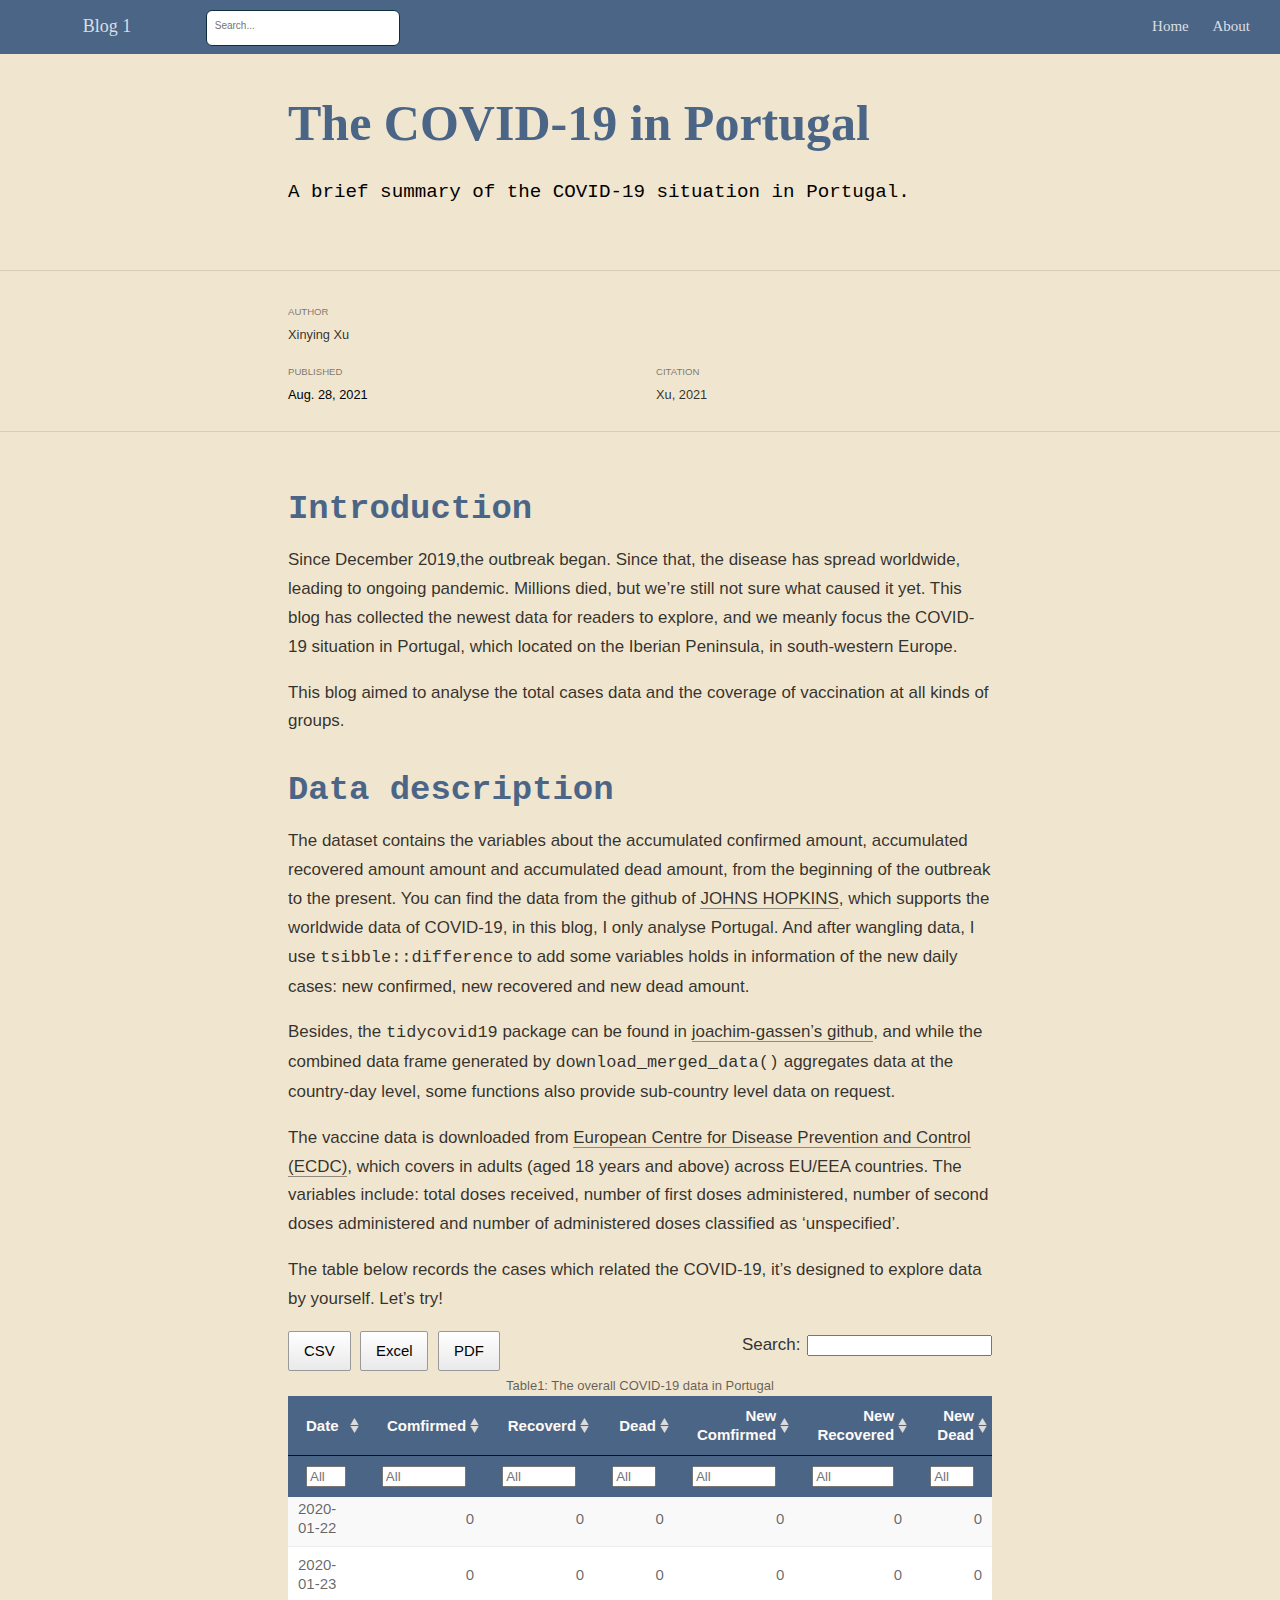
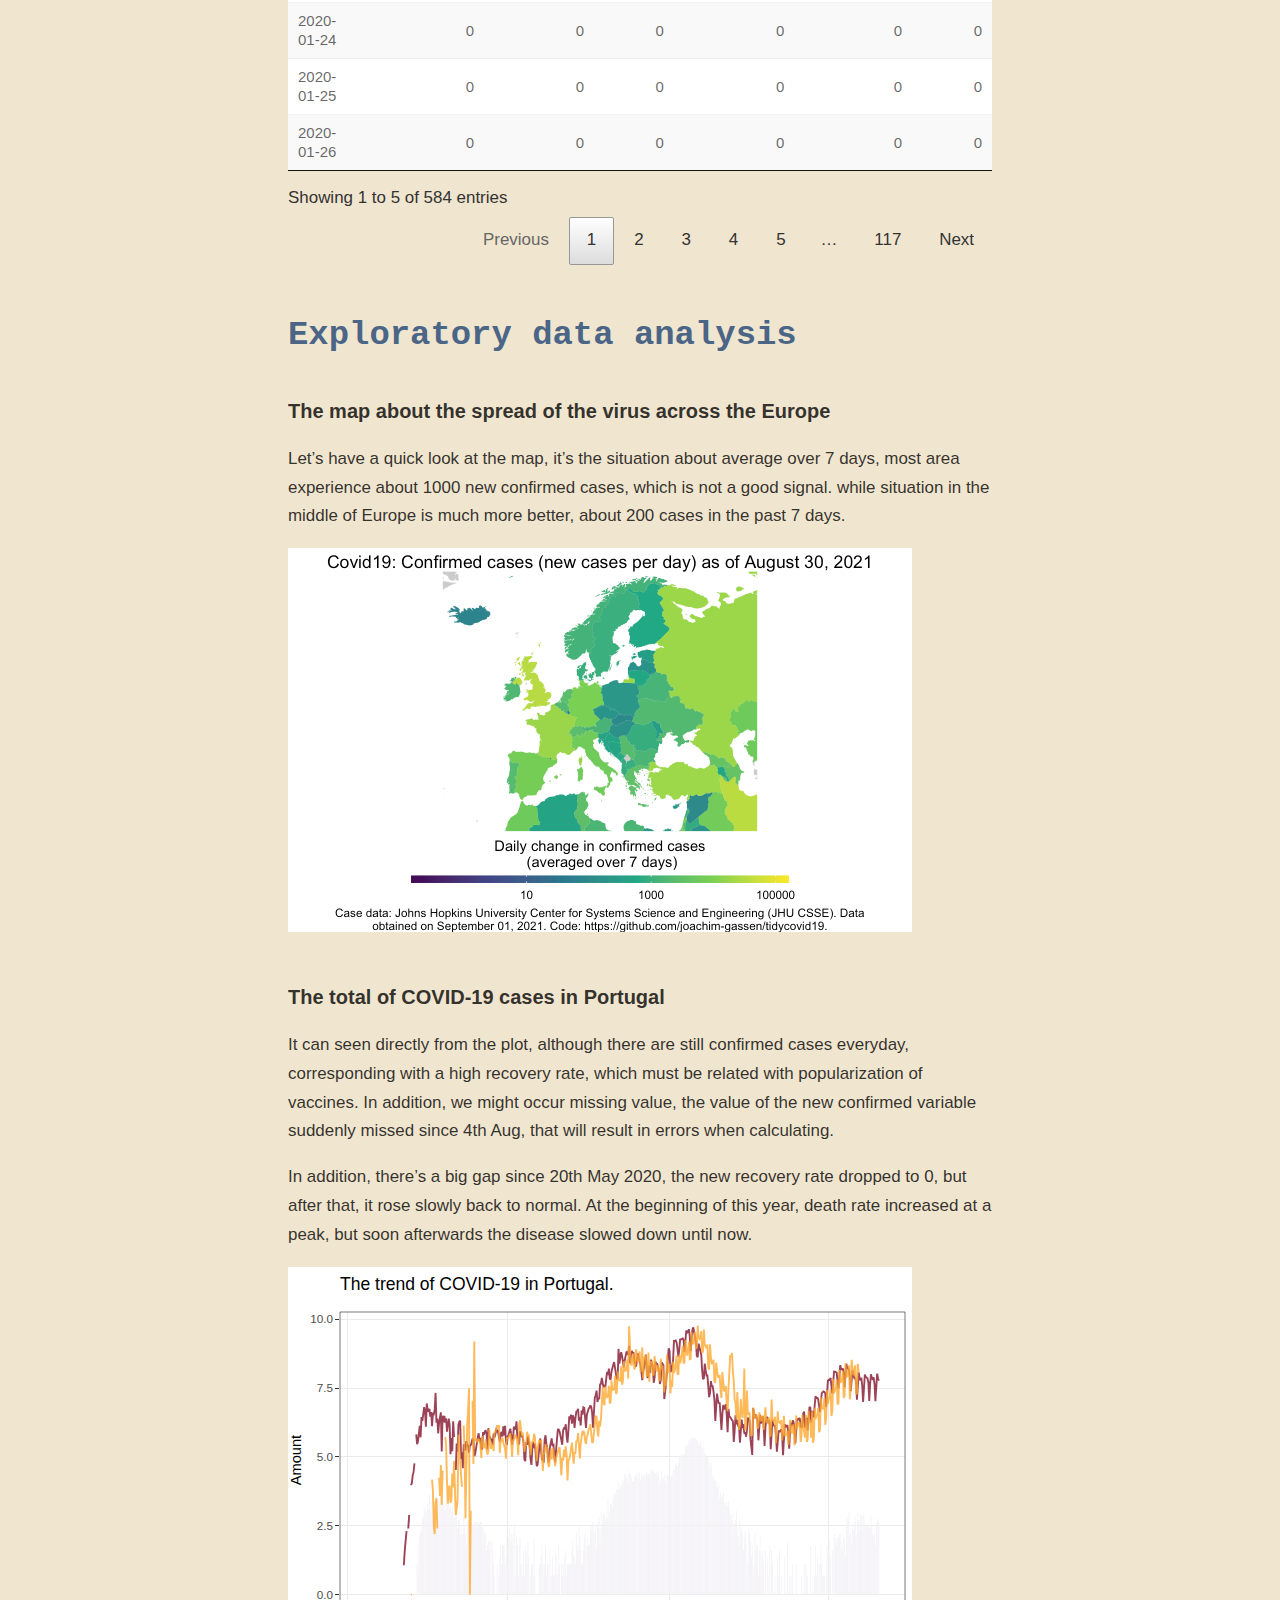
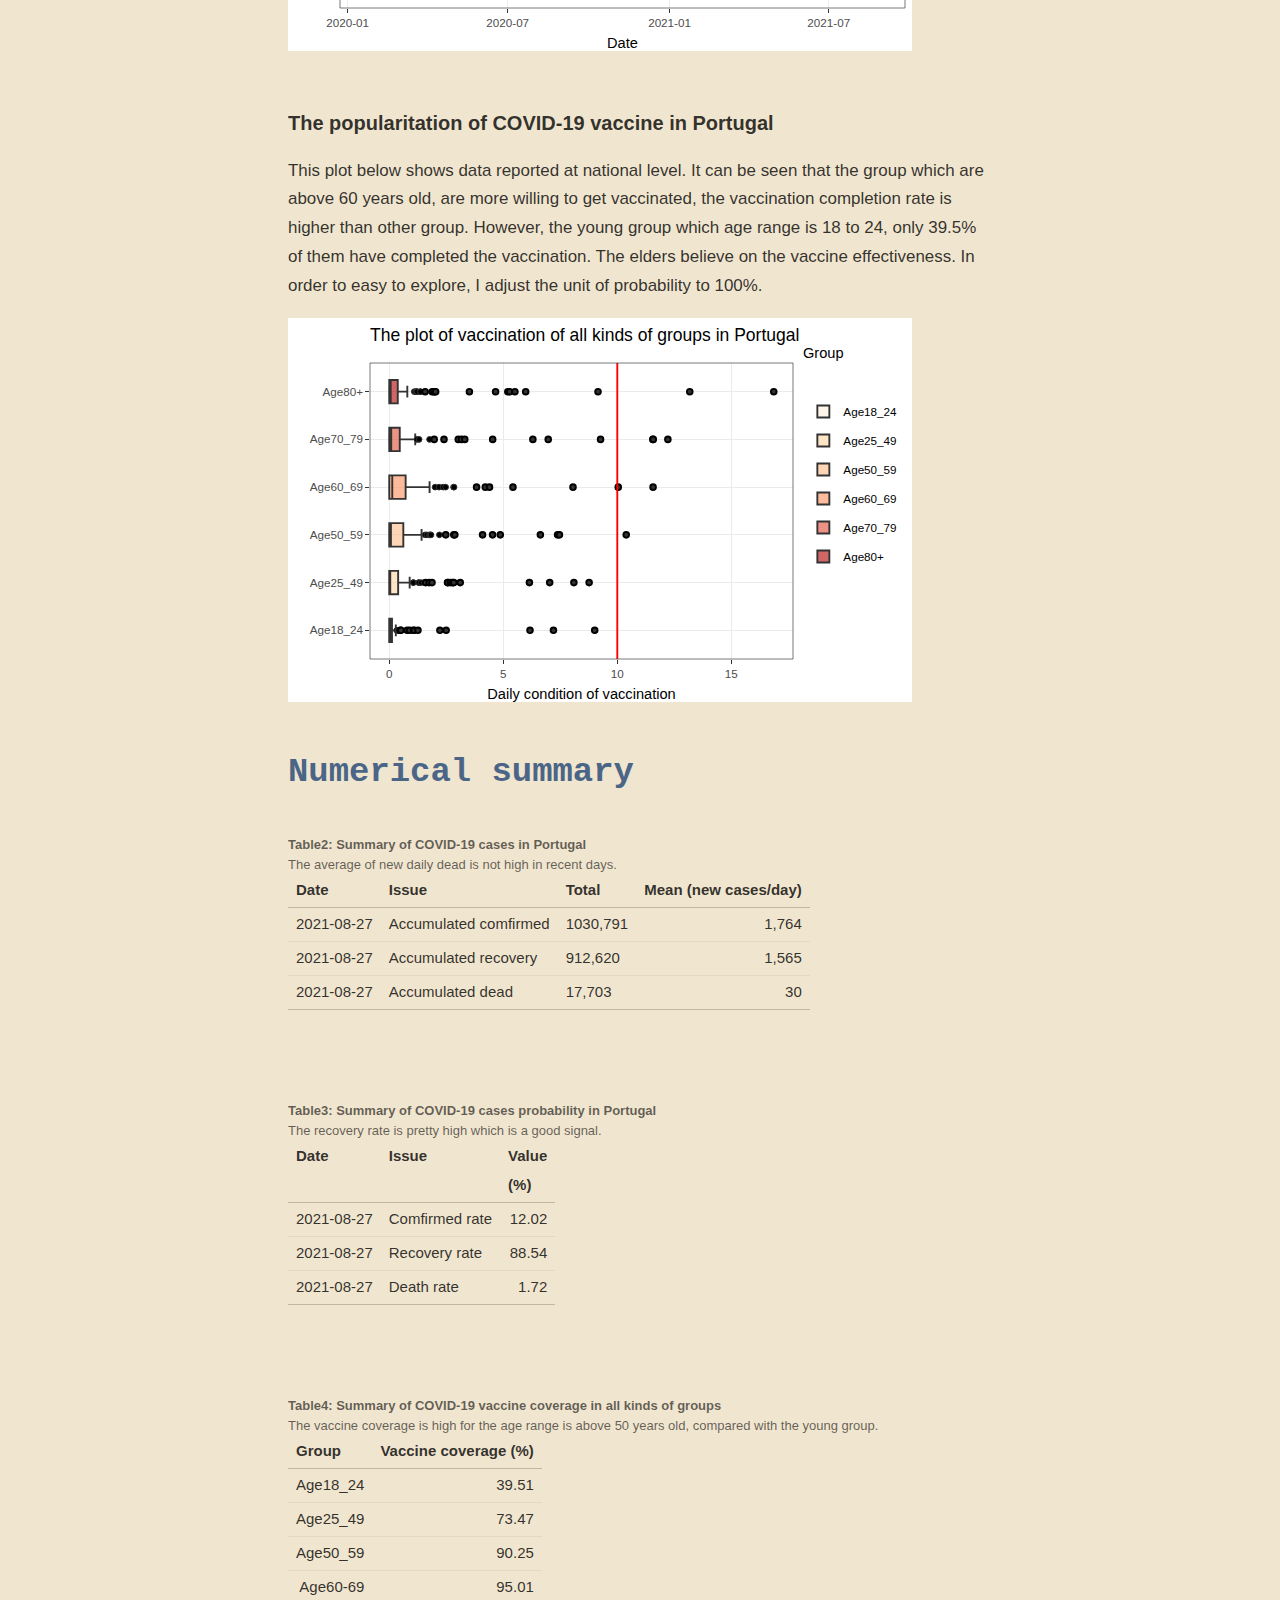
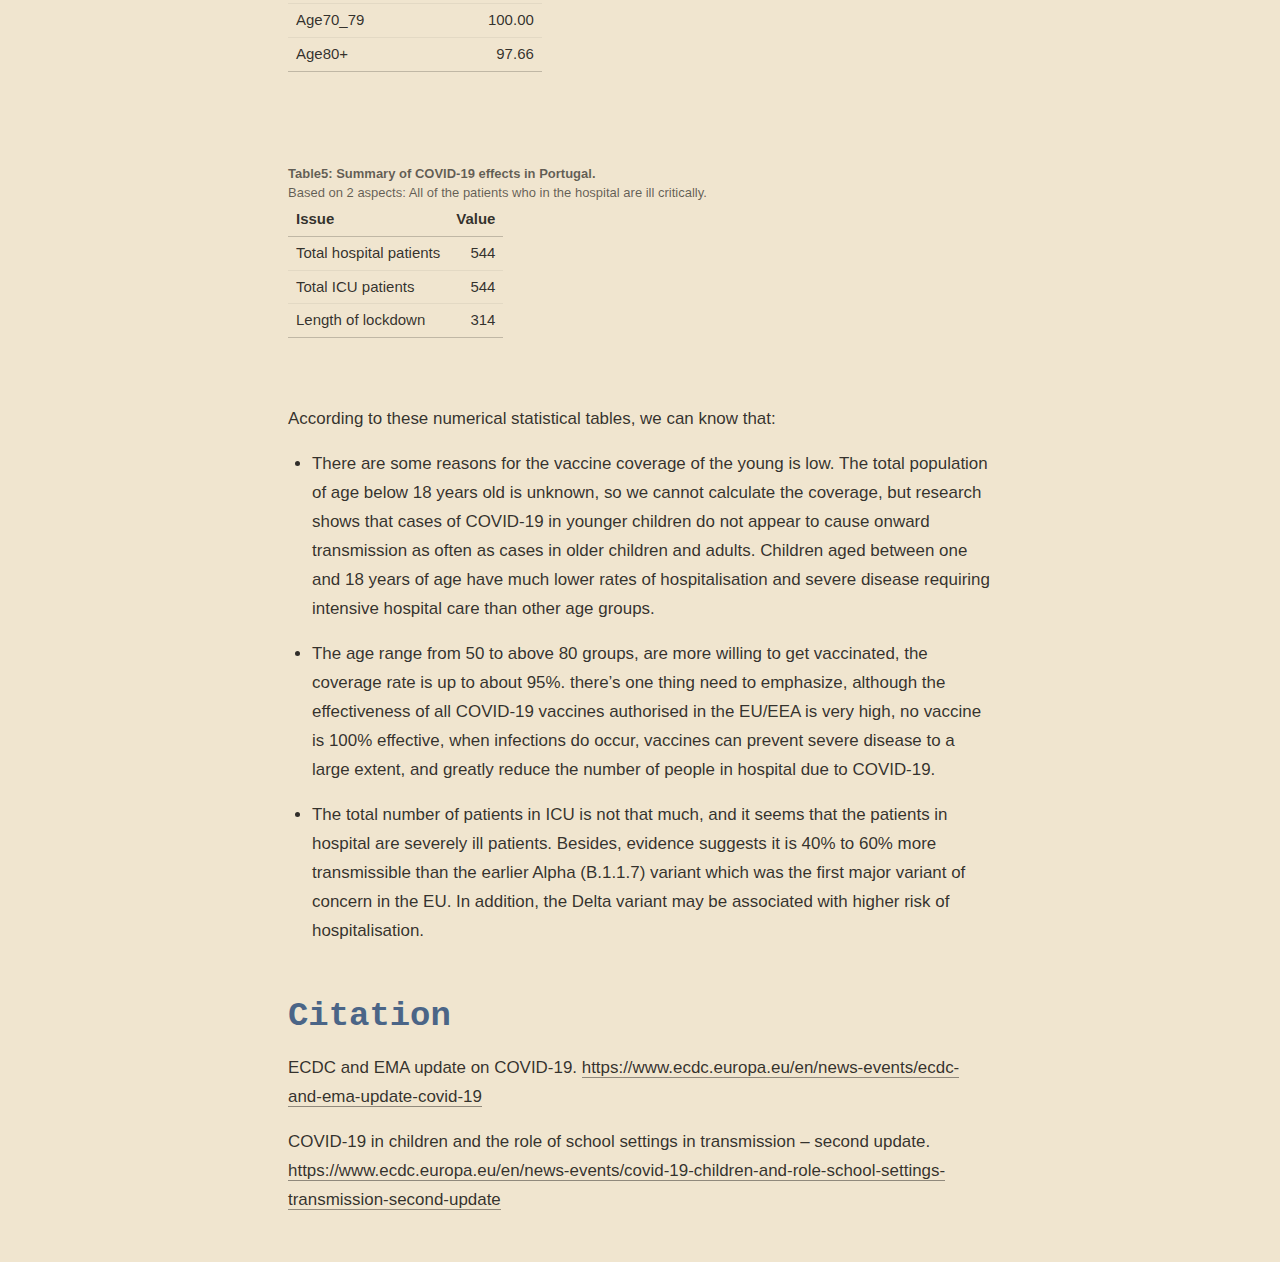
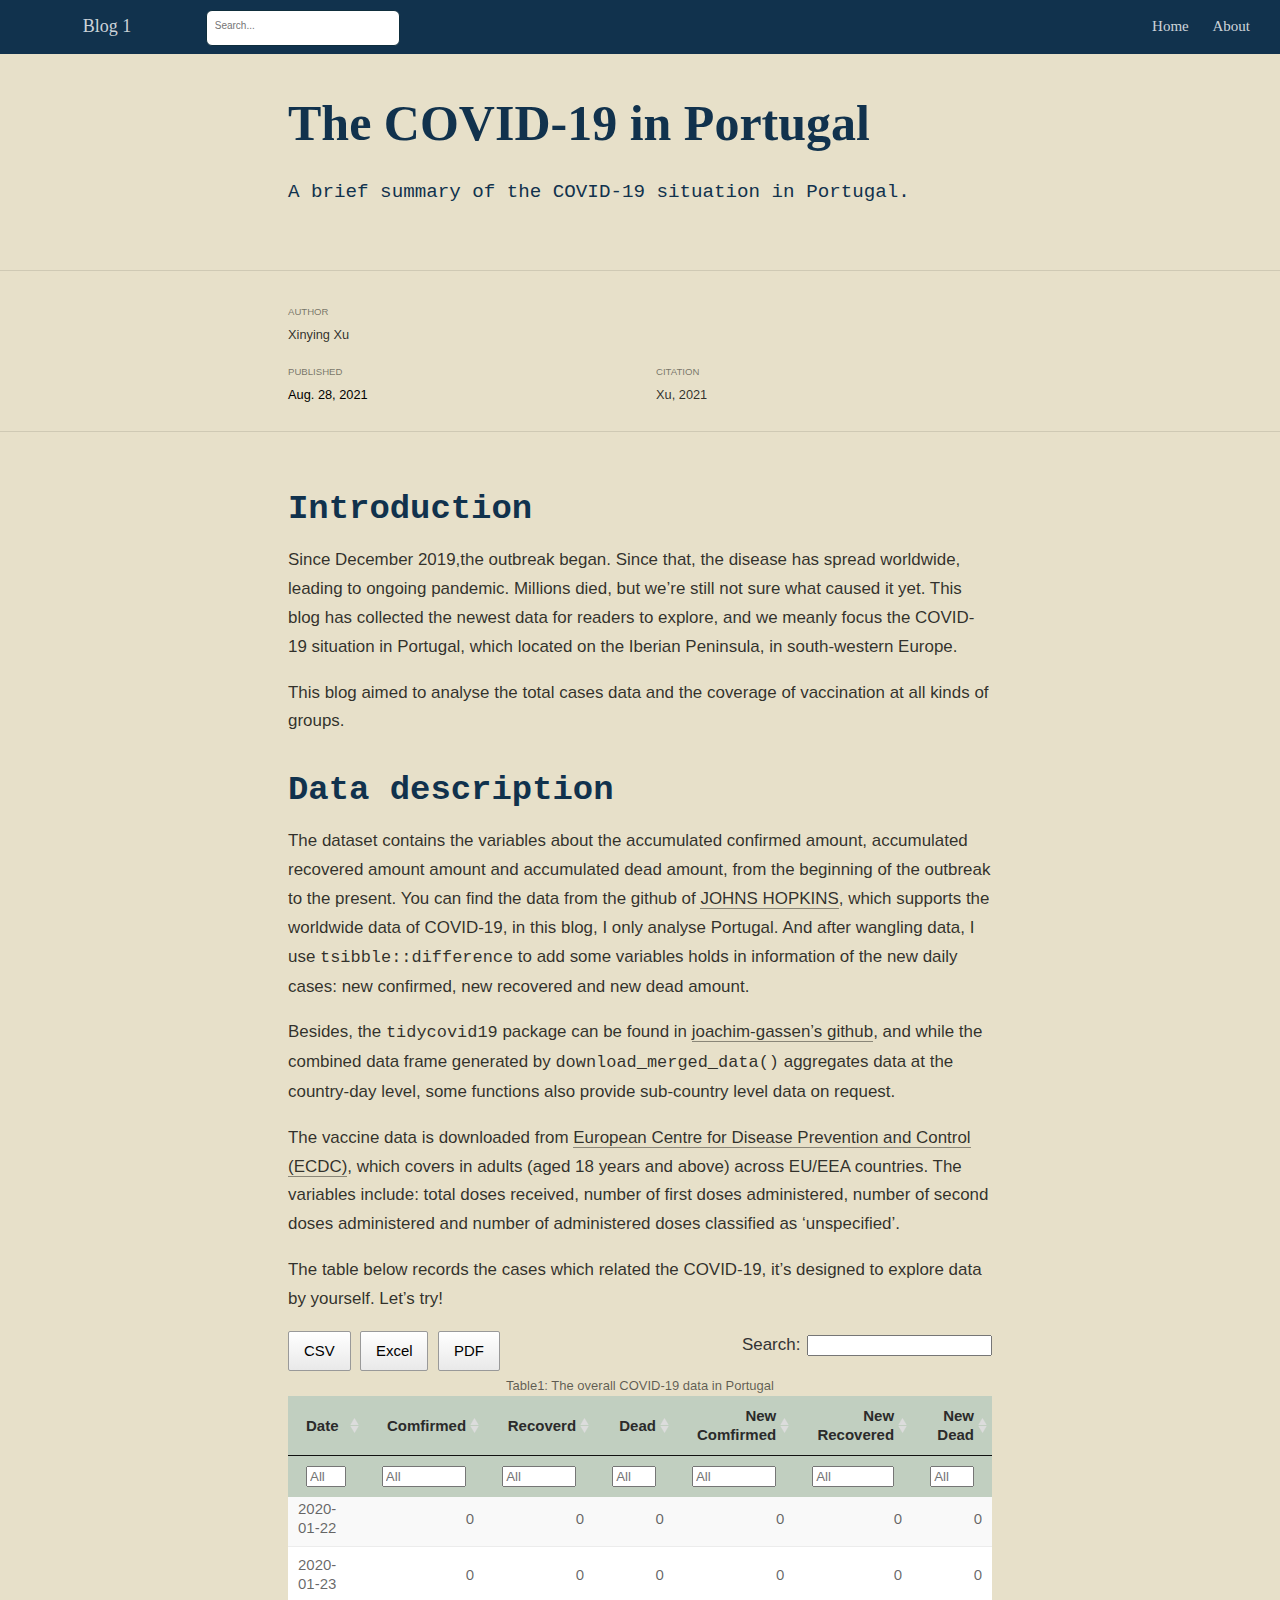
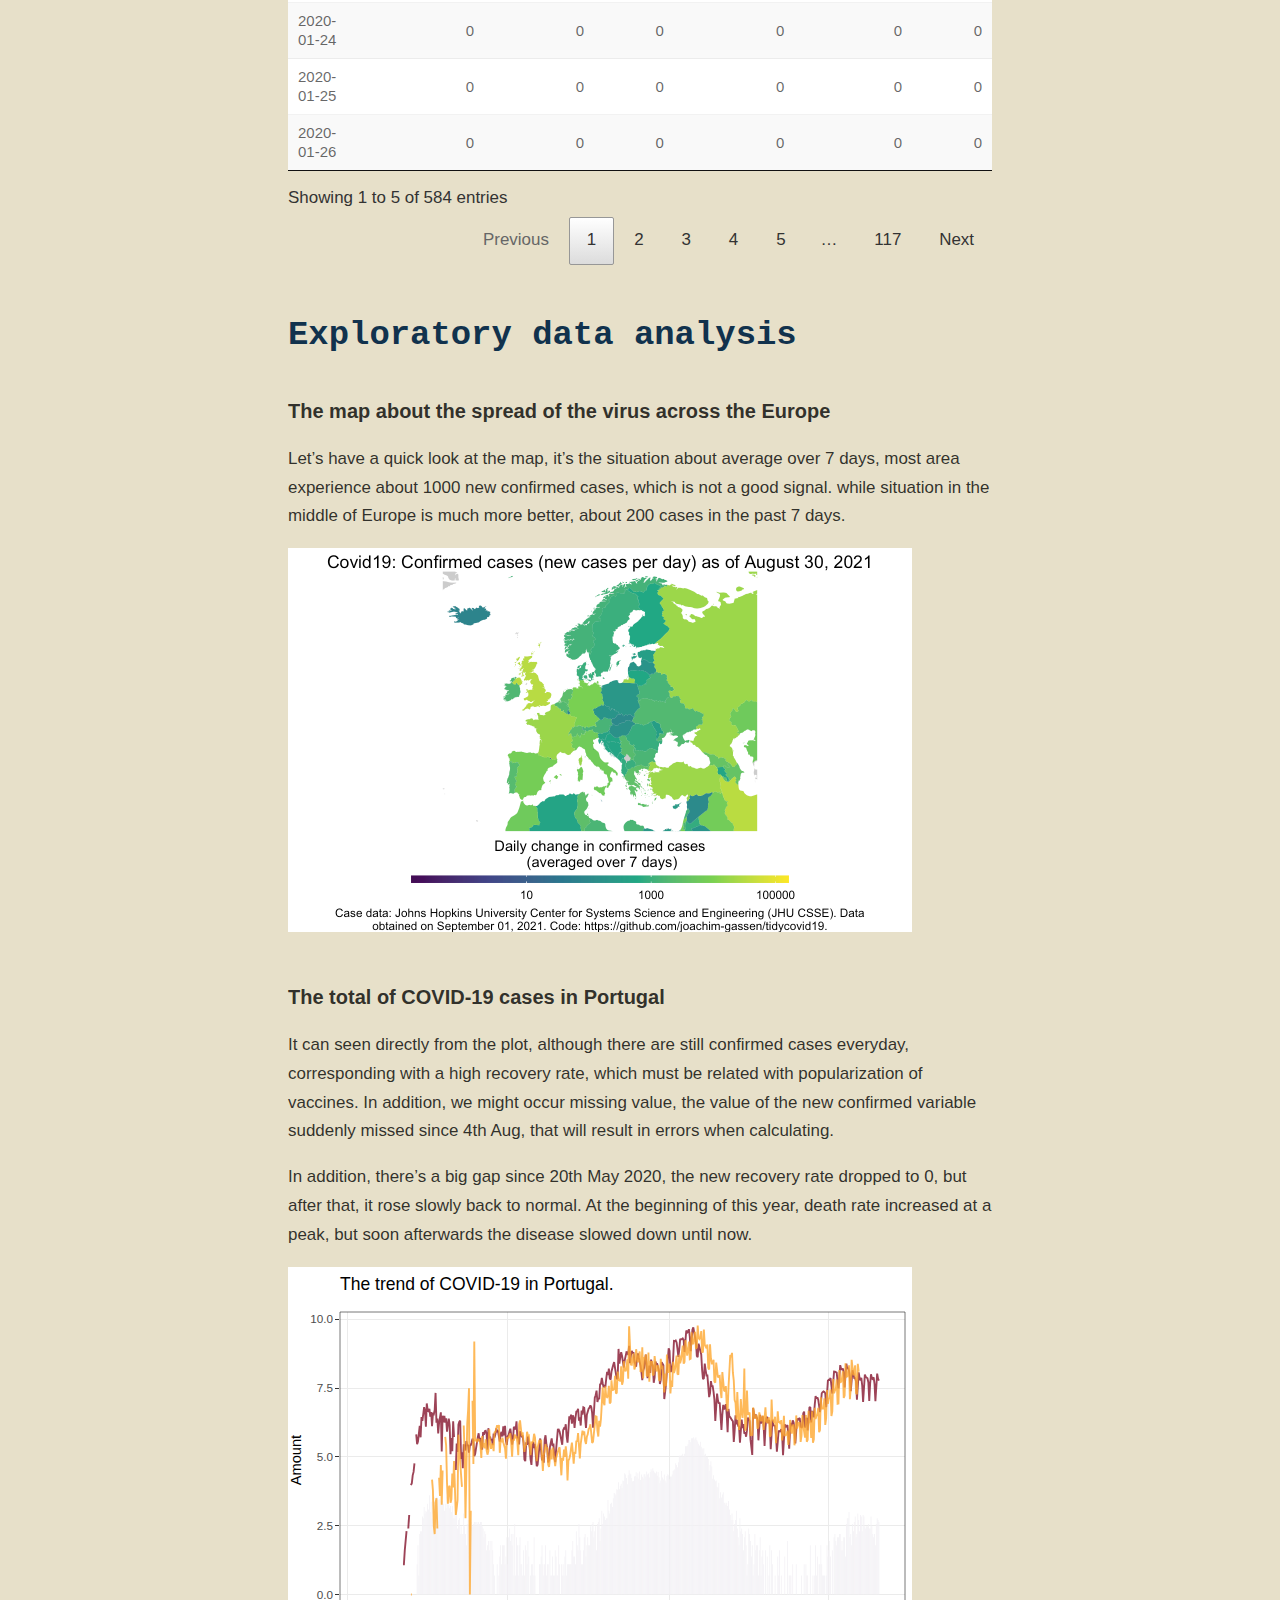
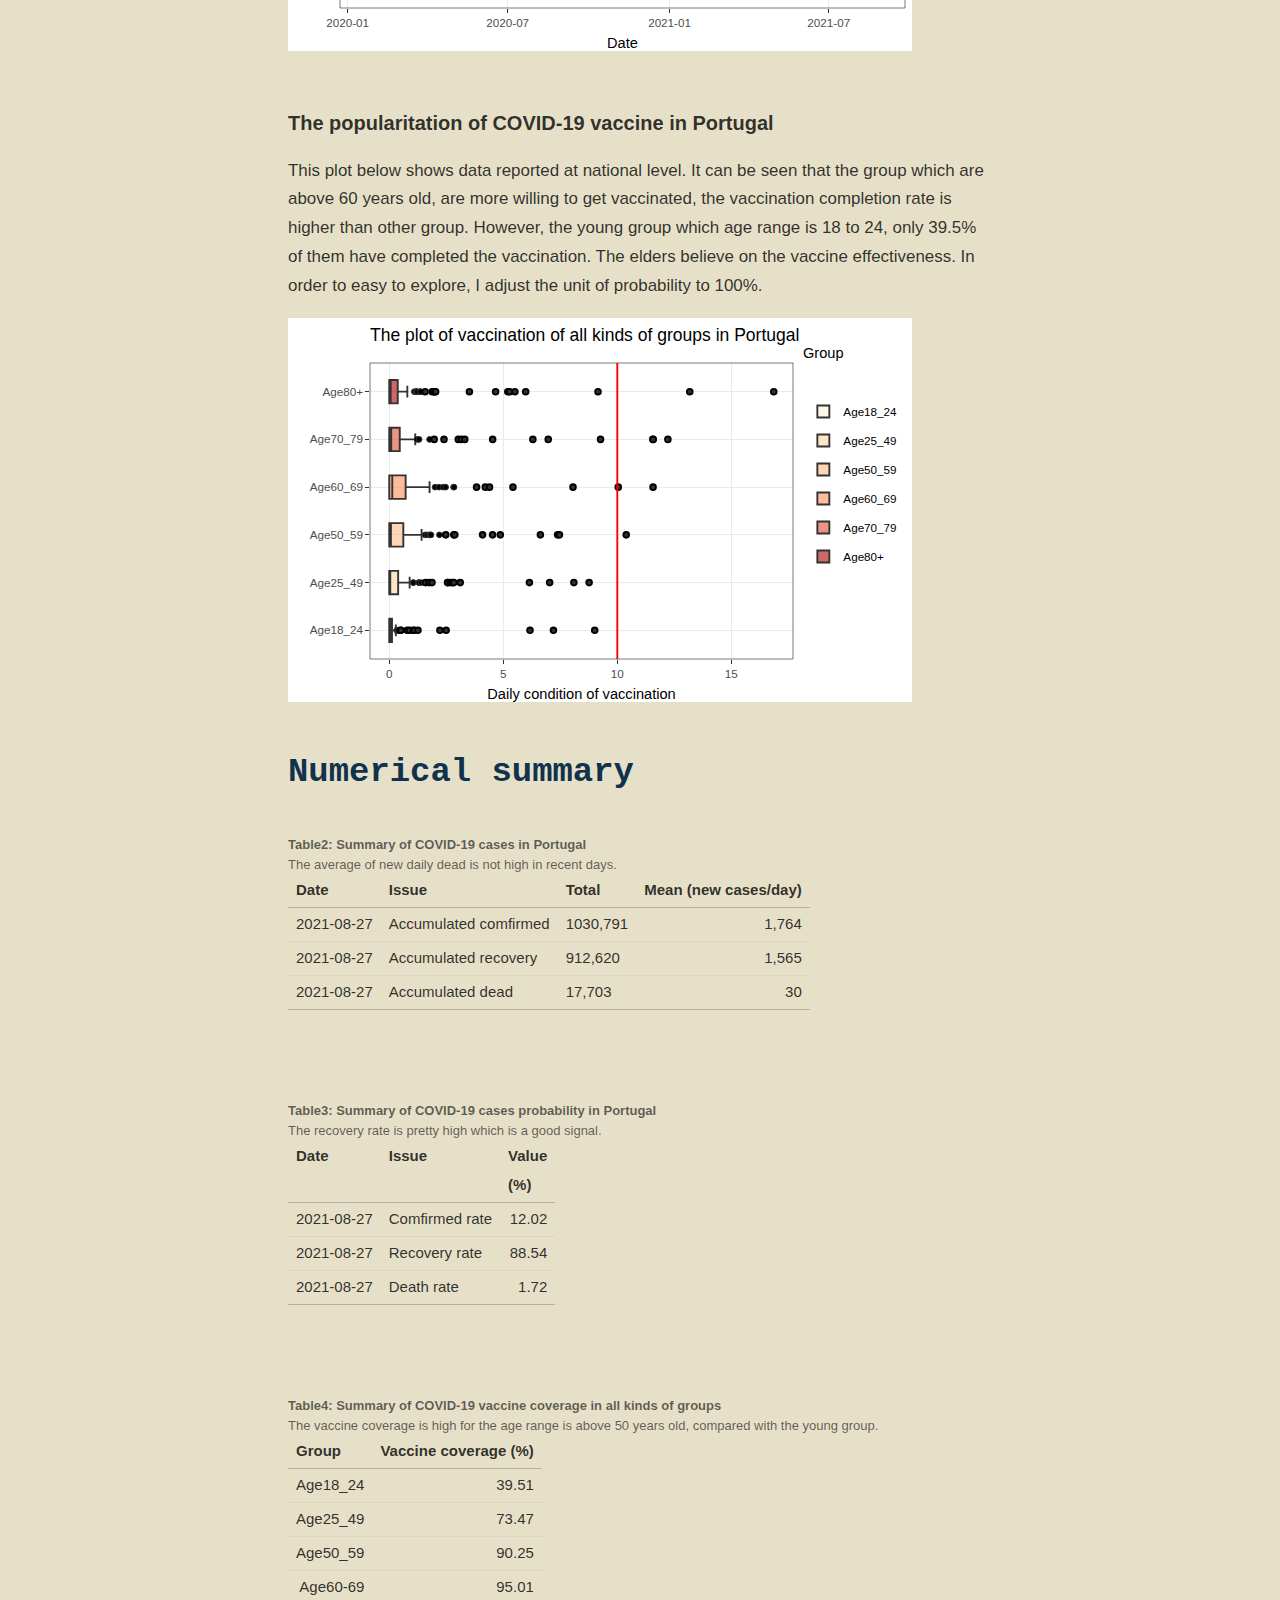
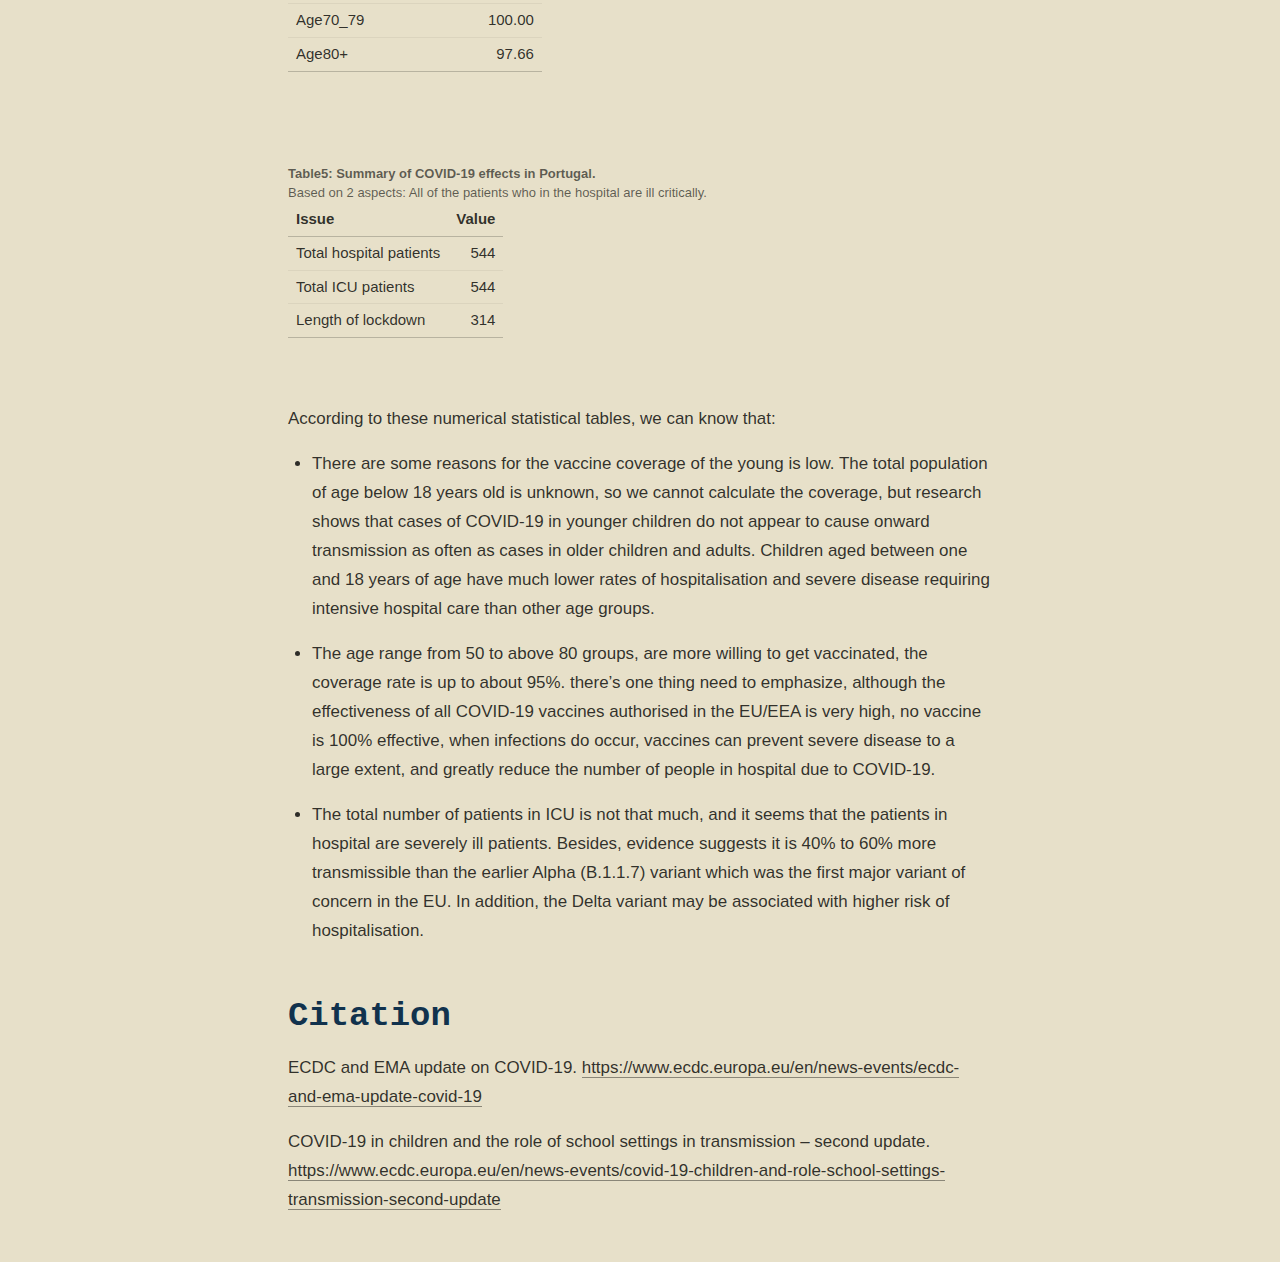
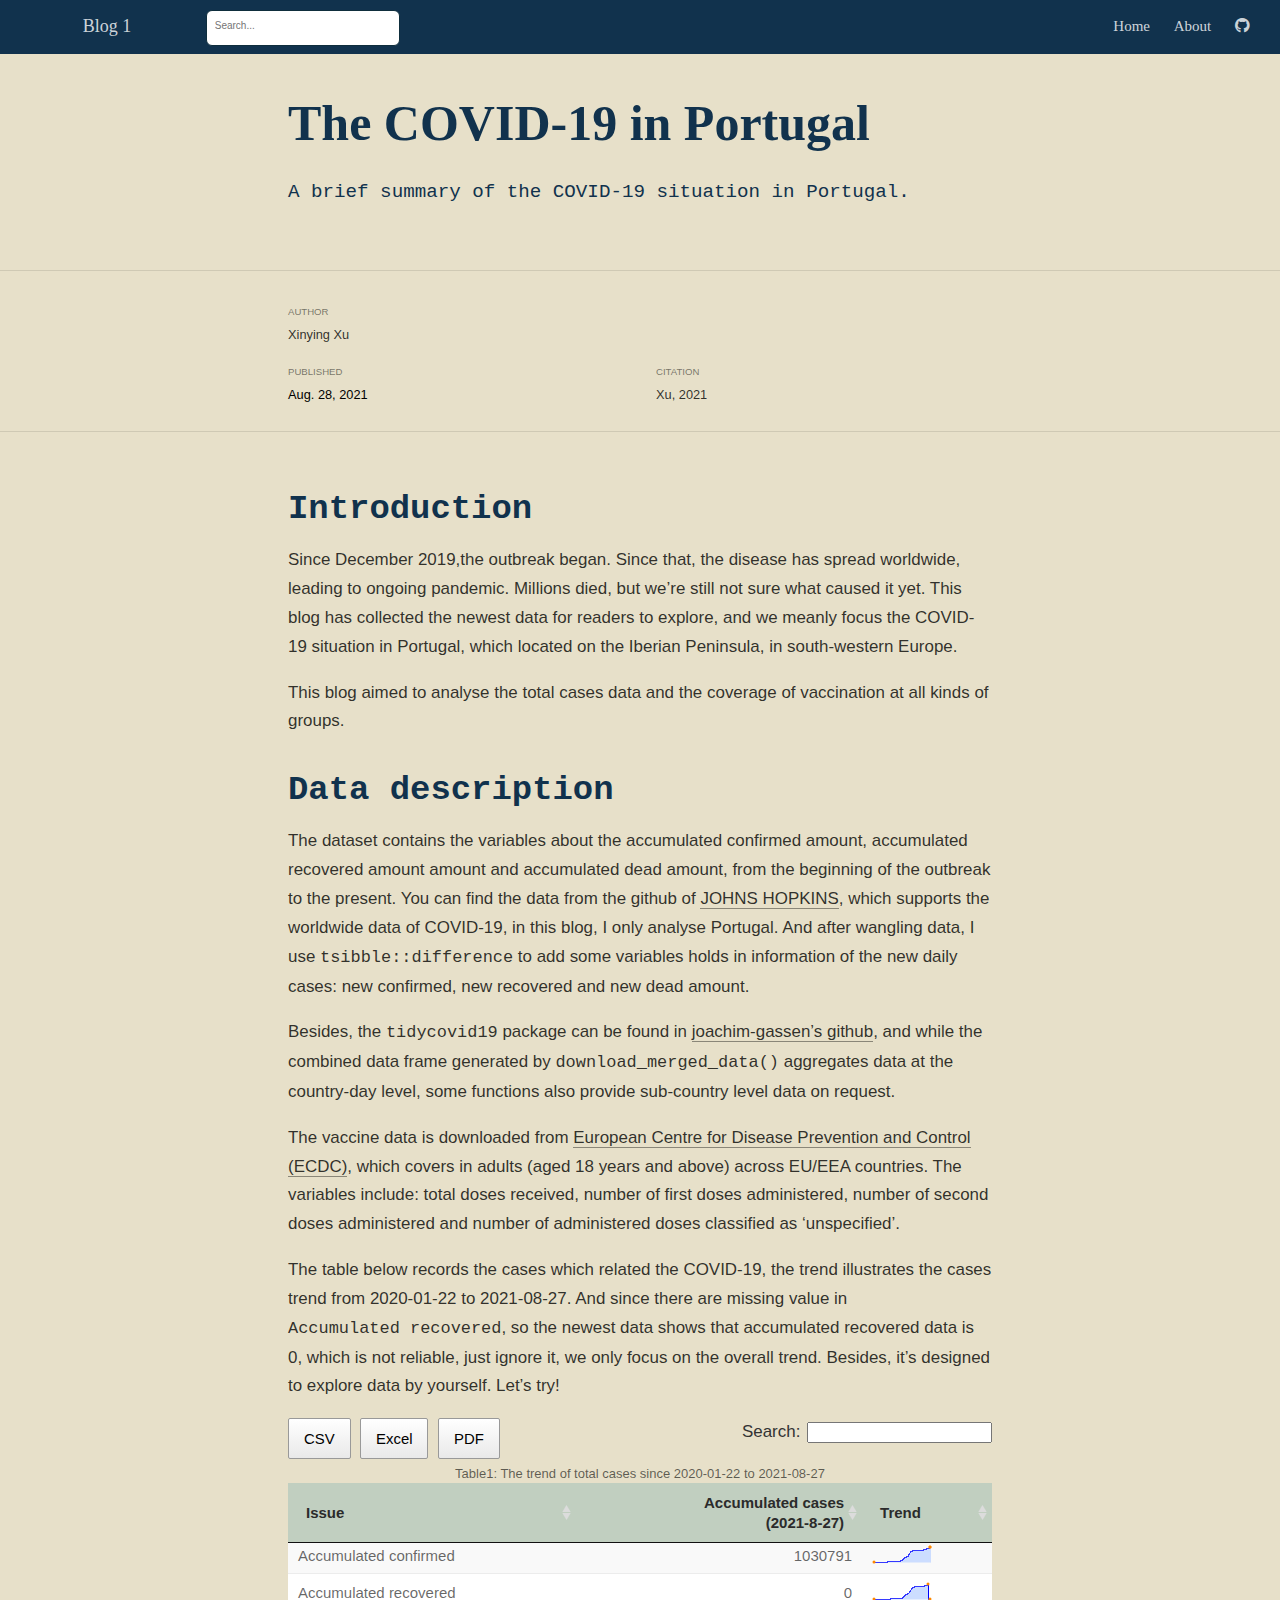
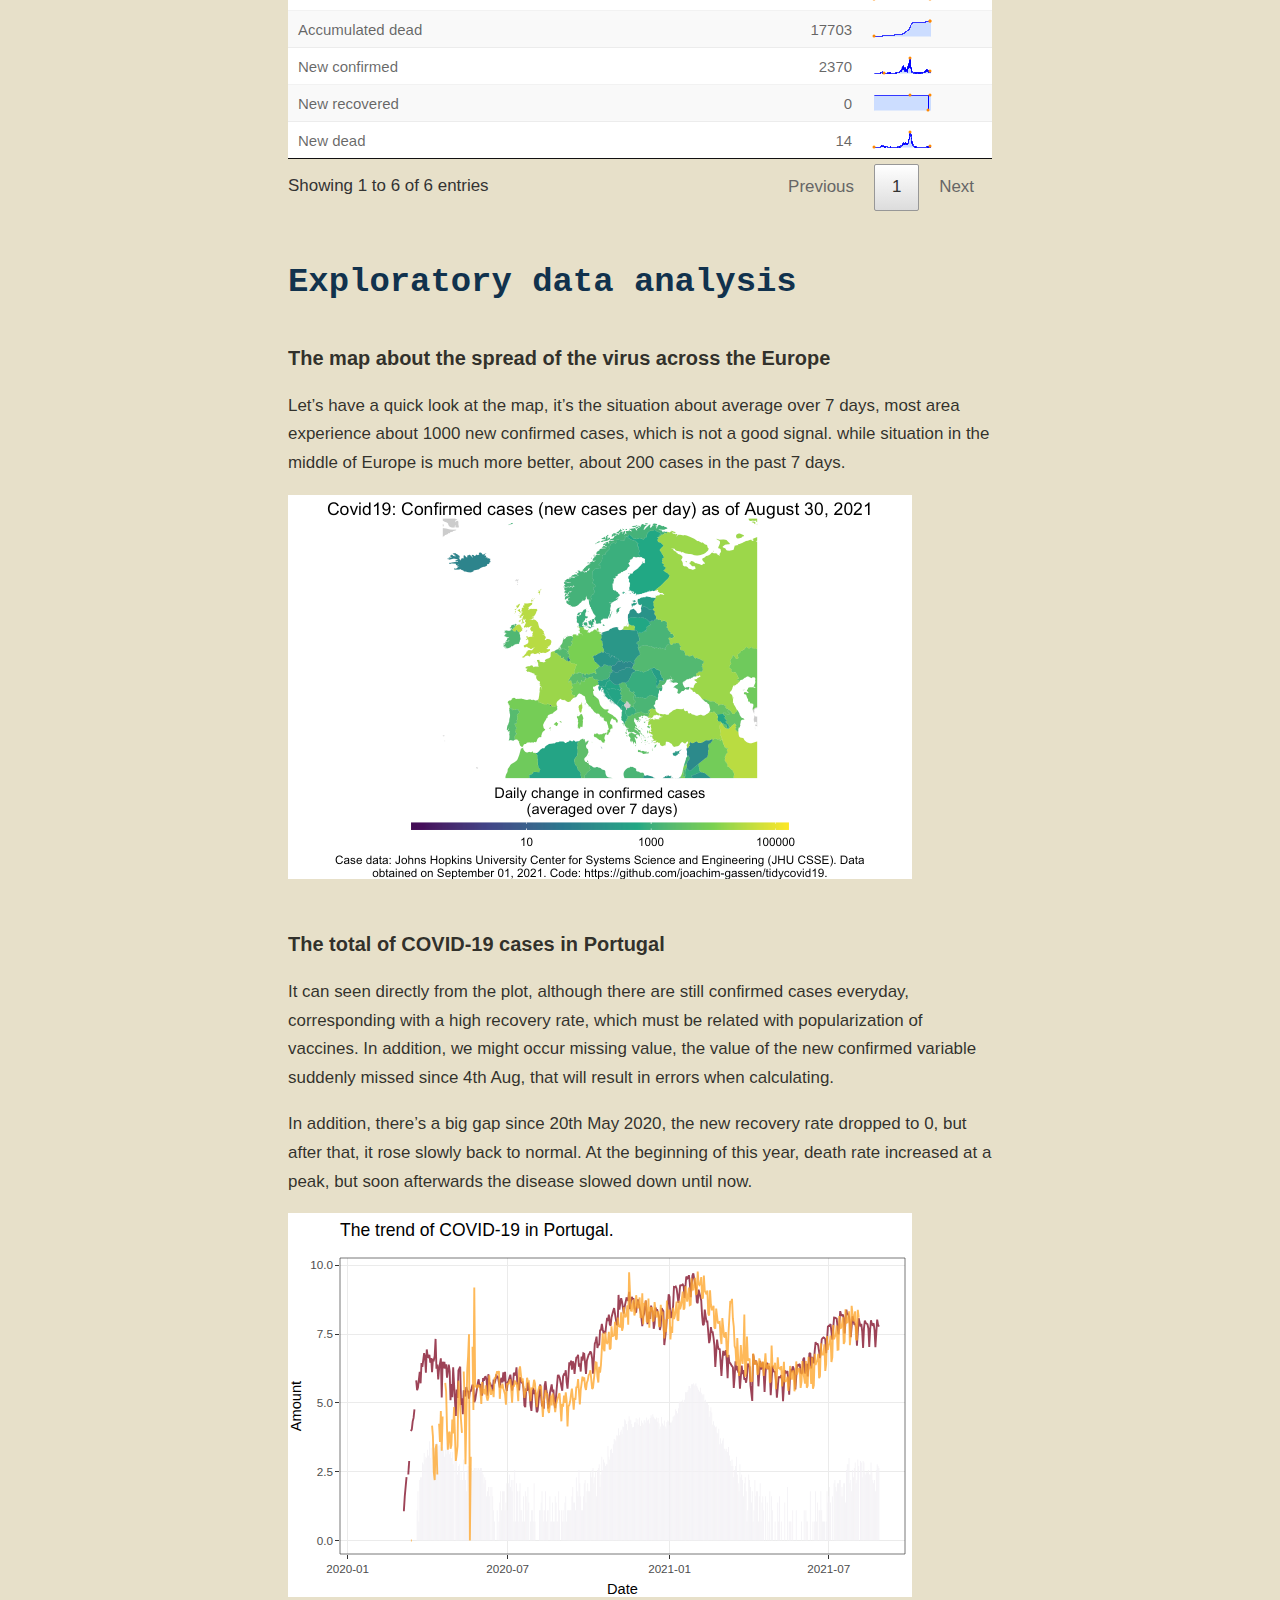
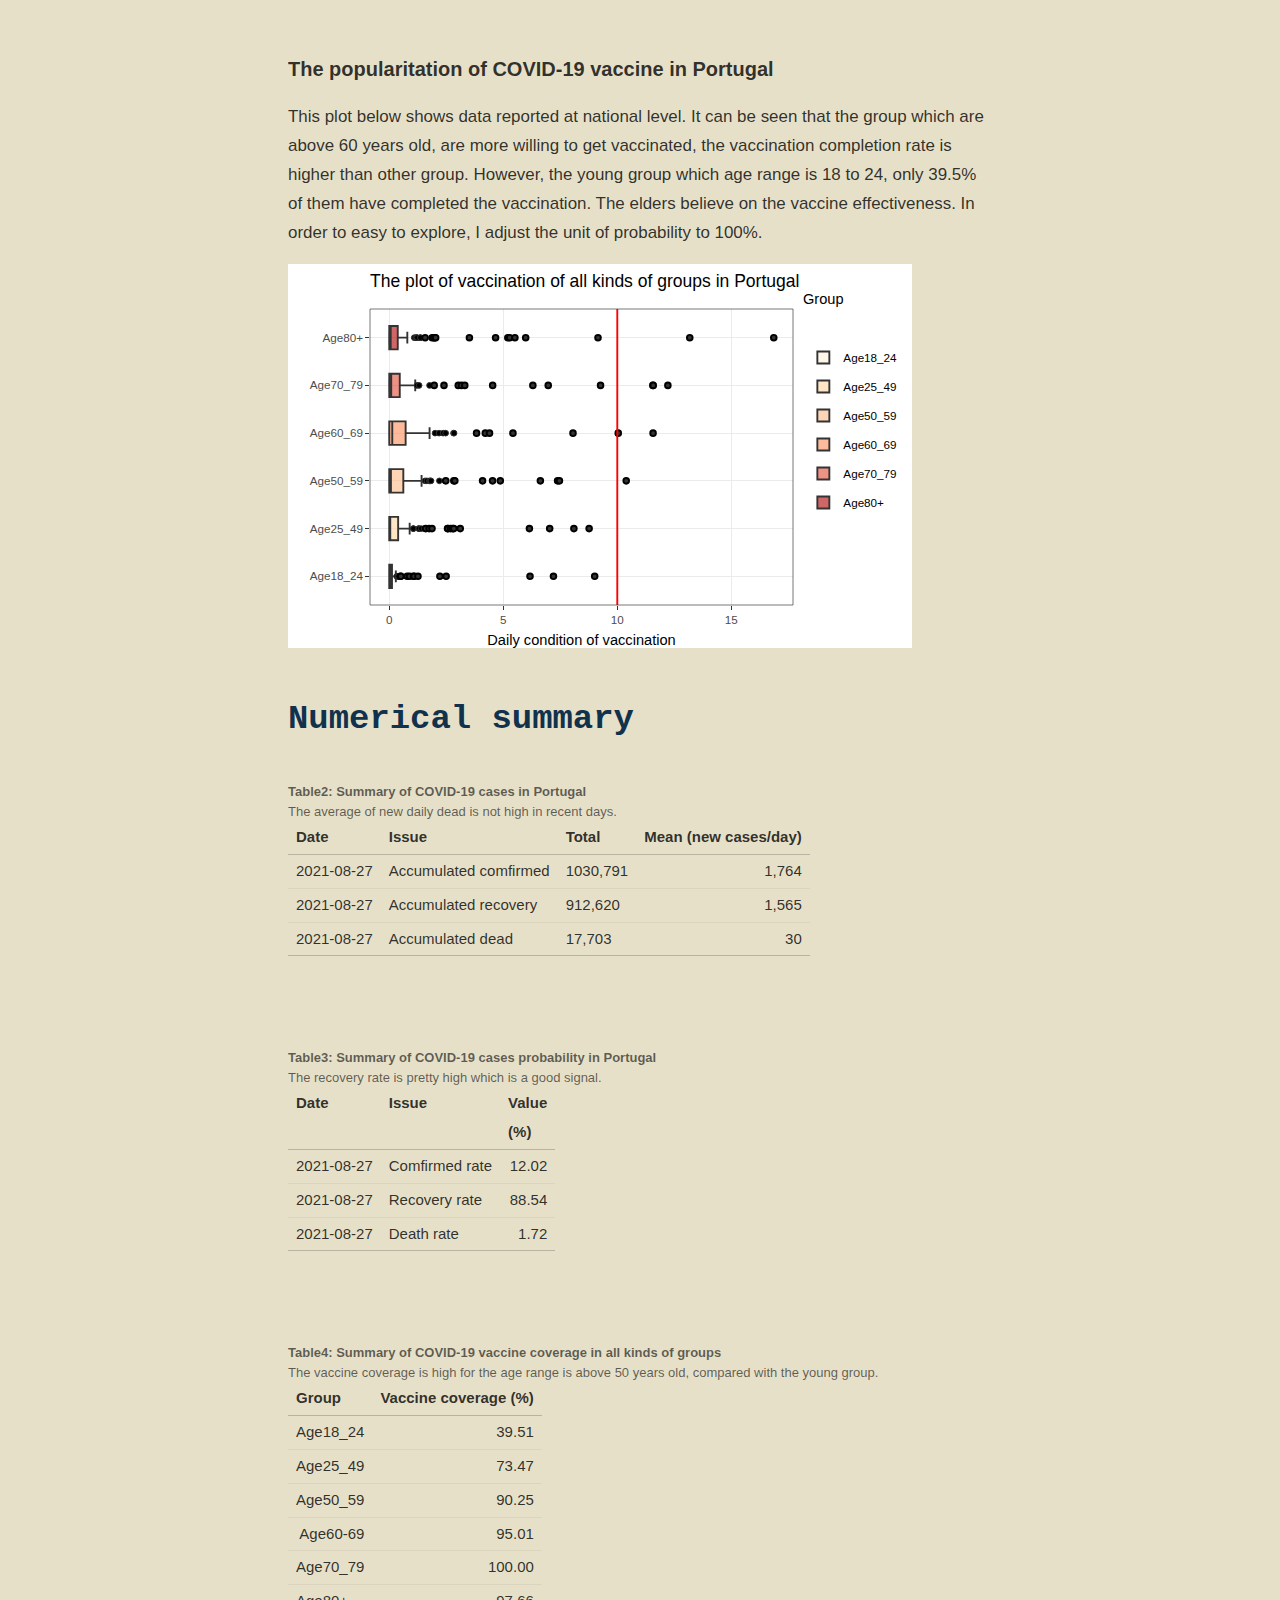
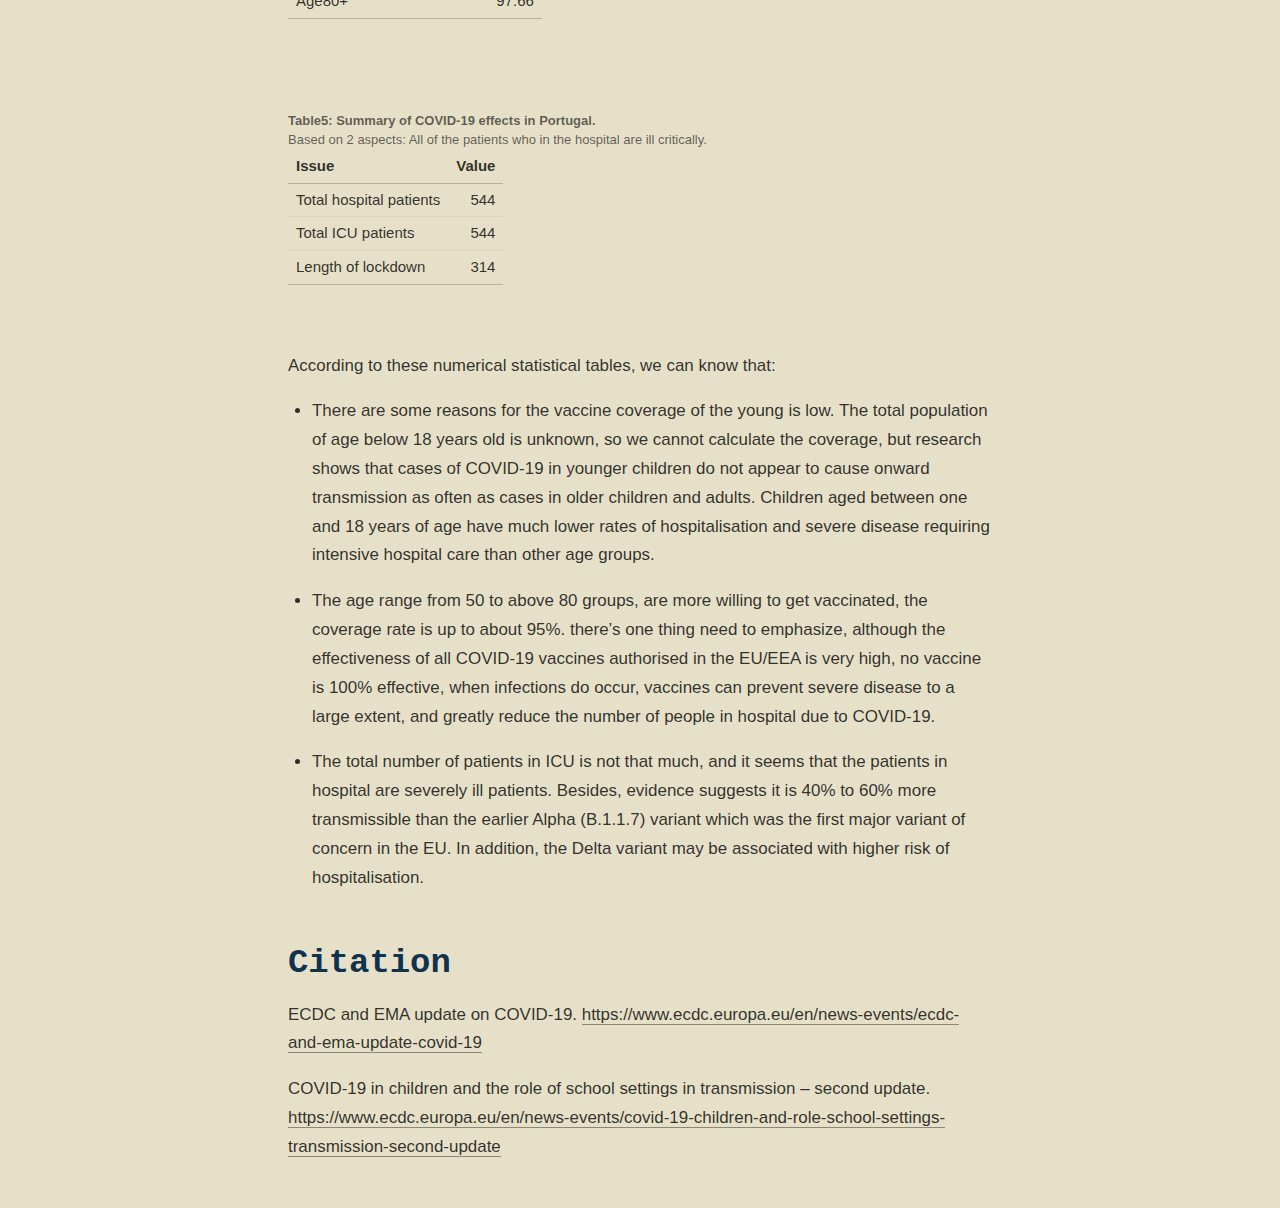
